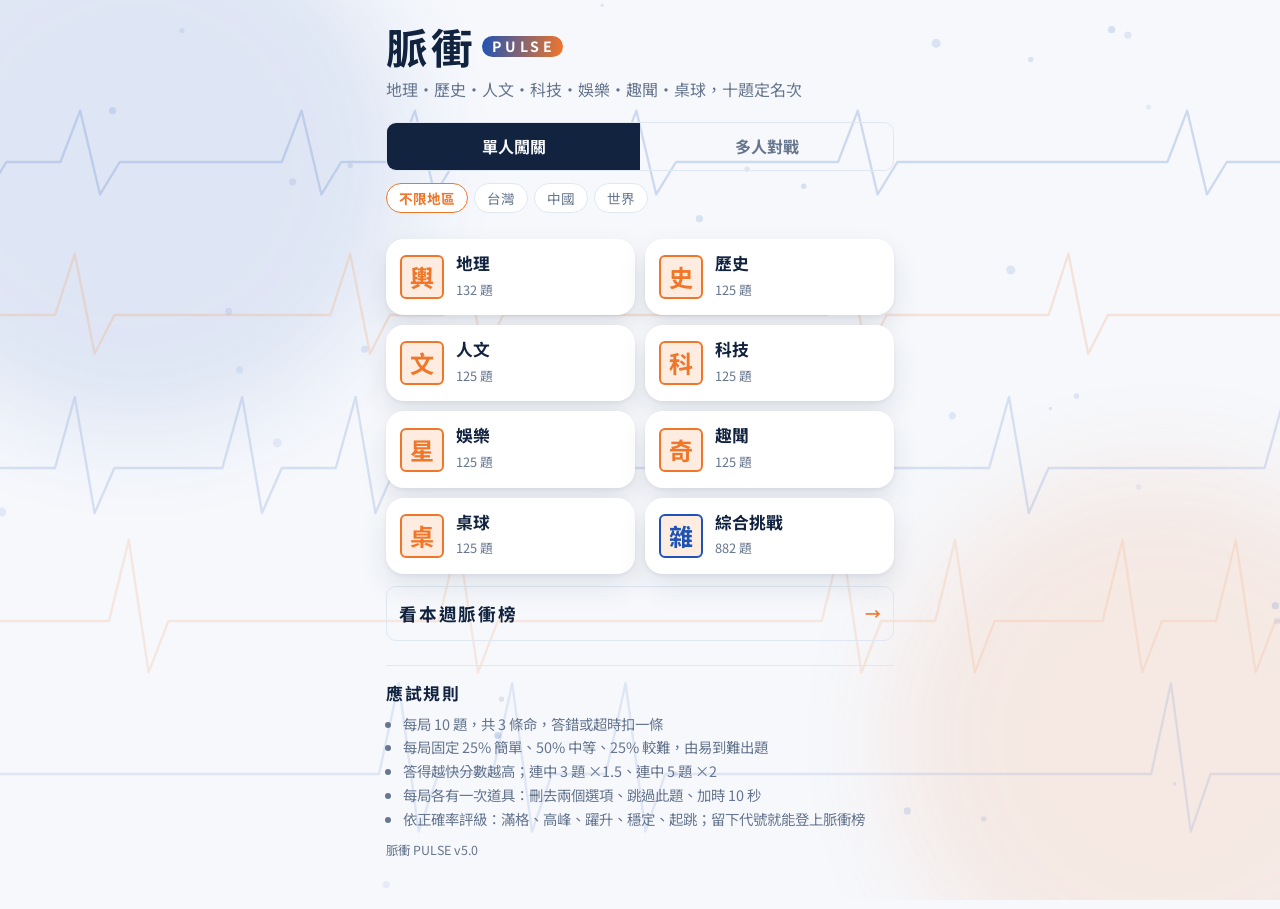
==== docs/index.html @ ac31f4dc "更新脈衝 PULSE" ====
<!doctype html>
<html lang="zh-Hant">
<head>
<meta charset="utf-8">
<meta name="viewport" content="width=device-width, initial-scale=1, viewport-fit=cover">
<title>脈衝 PULSE</title>
<link rel="preconnect" href="https://fonts.googleapis.com">
<link rel="preconnect" href="https://fonts.gstatic.com" crossorigin>
<link rel="stylesheet" href="https://fonts.googleapis.com/css2?family=LXGW+WenKai+TC:wght@400;700&family=Noto+Sans+TC:wght@400;500;700&family=IBM+Plex+Mono:wght@500;600&display=swap">
<meta name="theme-color" content="#F3F5F8" media="(prefers-color-scheme: light)">
<meta name="theme-color" content="#0F1729" media="(prefers-color-scheme: dark)">
<meta name="mobile-web-app-capable" content="yes">
<meta name="apple-mobile-web-app-capable" content="yes">
<meta name="apple-mobile-web-app-status-bar-style" content="default">
<meta name="apple-mobile-web-app-title" content="脈衝 PULSE">
<link rel="apple-touch-icon" href="[data-uri]">
<link rel="icon" href="[data-uri]" type="image/png">
<style>
/* 校園明亮配色：北科藍 + 暖橘，大圓角卡片 */
:root{
  --ground:#F6F8FC; --paper:#FFFFFF; --ink:#12233F; --muted:#66768F; --line:#DFE7F2;
  --blue:#1F53B5; --blue-soft:#E6EEFC; --cinnabar:#F0762A; --cinnabar-soft:#FDECDF;
  --jade:#12A05F; --jade-soft:#E1F6EC;
  --shadow:0 2px 4px rgba(18,35,63,.06),0 12px 28px rgba(18,35,63,.10);
  --display:"Noto Sans TC","PingFang TC","Microsoft JhengHei",system-ui,sans-serif;
  --body:"Noto Sans TC","PingFang TC","Microsoft JhengHei",system-ui,sans-serif;
  --mono:"IBM Plex Mono",ui-monospace,Menlo,monospace;
}
@media (prefers-color-scheme: dark){
  :root:not([data-theme="light"]){
    --ground:#0F1828; --paper:#17233A; --ink:#E9EFFA; --muted:#93A3BC; --line:#28364F;
    --blue:#6E9BFF; --blue-soft:#1B2A47; --cinnabar:#FF8A3D; --cinnabar-soft:#3A2416;
    --jade:#34C77B; --jade-soft:#12301F;
    --shadow:0 2px 4px rgba(0,0,0,.40),0 12px 28px rgba(0,0,0,.35);
  }
}
:root[data-theme="dark"]{
    --ground:#0F1828; --paper:#17233A; --ink:#E9EFFA; --muted:#93A3BC; --line:#28364F;
  --blue:#6E9BFF; --blue-soft:#1B2A47; --cinnabar:#FF8A3D; --cinnabar-soft:#3A2416;
  --jade:#34C77B; --jade-soft:#12301F;
  --shadow:0 2px 4px rgba(0,0,0,.40),0 12px 28px rgba(0,0,0,.35);
}
*{box-sizing:border-box}
[hidden]{display:none!important}   /* 沒有這行,display:grid 會蓋掉 hidden 屬性 */
body{margin:0;background:var(--ground);color:var(--ink);font-family:var(--body);
  line-height:1.65;-webkit-tap-highlight-color:transparent}
.wrap{max-width:540px;margin:0 auto;padding-inline:16px;padding-block:24px 48px;min-height:100vh}
button{font:inherit;color:inherit}
button:focus-visible{outline:2px solid var(--blue);outline-offset:2px}

/* 首頁 */
.masthead{display:flex;align-items:flex-end;justify-content:space-between;gap:12px}
h1{font-family:var(--display);font-size:2.6rem;line-height:1.1;margin:0;letter-spacing:.08em;font-weight:700}
h1 .seal{display:inline-grid;place-items:center;width:1.25em;height:1.25em;margin-left:.15em;font-size:.55em;
  vertical-align:.45em;background:var(--cinnabar);color:#fff;border-radius:4px;letter-spacing:0}
/* 品牌字樣 PULSE:跟在中文名後面的小字標 */
h1 .wordmark{display:inline-block;margin-left:.35em;padding:.18em .5em;font-size:.34em;vertical-align:.85em;
  background:linear-gradient(96deg,var(--blue),var(--cinnabar));color:#fff;border-radius:999px;
  letter-spacing:.26em;text-indent:.26em;font-weight:700}
.sub{color:var(--muted);margin:6px 0 0;text-wrap:balance}
.best{font-family:var(--mono);font-size:.8rem;color:var(--muted);text-align:right;line-height:1.3;white-space:nowrap}
.best b{display:block;font-size:1.35rem;color:var(--ink)}
.grid{display:grid;grid-template-columns:1fr 1fr;gap:10px;margin-top:22px}
.cat{background:var(--paper);border:1px solid var(--line);border-radius:10px;padding:14px;
  text-align:left;cursor:pointer;display:flex;gap:12px;align-items:center;transition:transform .12s,border-color .12s}
.cat:hover{border-color:var(--blue)}
.cat:active{transform:scale(.98)}
.cat .sealbox{flex:none;min-width:44px;width:auto;height:44px;padding:0 6px;box-sizing:border-box;
  border:2px solid var(--cinnabar);color:var(--cinnabar);border-radius:6px;white-space:nowrap;
  display:grid;place-items:center;font-family:var(--display);font-size:1.5rem;font-weight:700}
/* 單元代號比較長時(例如 PyTorch 的 L1-2、L10)自動縮小字,才不會擠出方框 */
.cat .sealbox.long{font-size:1.05rem;letter-spacing:-.01em}
.cat .sealbox.xlong{font-size:.82rem;letter-spacing:-.02em}
.cat[data-k="news"] .sealbox,.cat[data-k="mix"] .sealbox{border-color:var(--blue);color:var(--blue)}
.cat b{display:block;font-size:1.05rem;line-height:1.3}
.cat small{color:var(--muted);font-size:.8rem}
.rules{margin-top:24px;border-top:1px solid var(--line);padding-top:14px;font-size:.9rem;color:var(--muted)}
.rules h2{font-family:var(--display);font-size:1.05rem;color:var(--ink);margin:0 0 4px;letter-spacing:.1em}
.rules ul{margin:0;padding-left:1.2em}

/* 遊戲 */
.hud{display:flex;justify-content:space-between;align-items:center;gap:8px}
.lives{display:flex;gap:6px;align-items:center;font-size:.8rem;color:var(--muted)}
.lives i{width:12px;height:12px;border-radius:50%;background:var(--cinnabar);display:block}
.lives i.off{background:transparent;border:1.5px solid var(--line)}
.prog{color:var(--muted);font-size:.88rem;font-variant-numeric:tabular-nums}
.score{font-family:var(--mono);font-weight:600;font-size:1.1rem;font-variant-numeric:tabular-nums}
.streak{color:var(--cinnabar);font-size:.85rem;min-height:1.5em;text-align:center;font-weight:500}
.timer{height:4px;background:var(--line);border-radius:99px;overflow:hidden;margin:6px 0 16px}
.timer i{display:block;height:100%;background:var(--blue);width:100%;transition:width .25s linear}
.timer.low i{background:var(--cinnabar)}
.meta{display:flex;gap:6px;flex-wrap:wrap;font-size:.75rem;margin-bottom:10px;color:var(--muted)}
.tag{border:1px solid var(--line);border-radius:4px;padding:0 7px;letter-spacing:.05em}
.qbox{position:relative}
.q{background:var(--paper);border:1px solid var(--line);border-radius:12px;padding:20px 18px;box-shadow:var(--shadow);
  font-family:var(--display);font-size:1.4rem;line-height:1.55;font-weight:700;white-space:pre-wrap;text-wrap:balance}
.stamp{position:absolute;right:-4px;top:-28px;width:54px;height:54px;border:3px solid currentColor;border-radius:8px;
  display:grid;place-items:center;font-family:var(--display);font-size:1.9rem;font-weight:700;transform:rotate(-12deg);
  background:var(--paper);animation:stamp .35s cubic-bezier(.2,1.6,.4,1) both}
.stamp.pass{color:var(--cinnabar)} .stamp.fail{color:var(--muted)}
@keyframes stamp{from{transform:rotate(-12deg) scale(2.2);opacity:0}to{transform:rotate(-12deg) scale(1);opacity:1}}
.opts{display:grid;gap:8px;margin-top:14px}
.opt{text-align:left;background:var(--paper);border:1.5px solid var(--line);border-radius:10px;padding:12px 14px;
  cursor:pointer;font-size:1.02rem;display:flex;gap:12px;align-items:center;transition:border-color .12s}
.opt:hover:not([disabled]){border-color:var(--blue)}
.opt .n{flex:none;width:26px;height:26px;border-radius:6px;background:var(--blue-soft);color:var(--blue);
  display:grid;place-items:center;font-family:var(--mono);font-size:.85rem;font-weight:600}
.opt.picked{border-color:var(--blue)}
.opt.good{border-color:var(--jade);background:var(--jade-soft)}
.opt.good .n{background:var(--jade);color:var(--paper)}
.opt.bad{border-color:var(--cinnabar);background:var(--cinnabar-soft)}
.opt.bad .n{background:var(--cinnabar);color:var(--paper)}
.opt.gone{opacity:.25;pointer-events:none}
.opt[disabled]{cursor:default}
/* 選項裡的程式碼也要看得到縮排（.n 是 A/B/C/D 的圓角標，.cnt 是人數，不受影響） */
.opt span:not(.n),.hopt span:not(.n):not(.cnt),.popt span:not(.n){white-space:pre-wrap}

.tf{grid-template-columns:1fr 1fr}
.tf .opt{justify-content:center;font-family:var(--display);font-size:1.6rem;padding:16px}
.hint{color:var(--muted);font-size:.85rem;margin:10px 0 0}
.row{display:flex;gap:10px;margin-top:12px}
.btn{border:0;border-radius:10px;padding:12px 18px;cursor:pointer;font-weight:700;background:var(--blue);color:var(--paper);flex:1}
.btn.ghost{background:transparent;color:var(--ink);border:1.5px solid var(--line)}
.btn:disabled{opacity:.4;cursor:default}
.powers{display:flex;gap:8px;margin-top:16px}
.pw{flex:1;font-size:.82rem;background:transparent;border:1px dashed var(--line);border-radius:8px;padding:8px 4px;cursor:pointer;color:var(--muted)}
.pw:not(:disabled):hover{border-color:var(--blue);color:var(--blue)}
.pw:disabled{opacity:.35;cursor:default}

/* 解說 */
.fb{margin-top:16px;border-left:3px solid var(--line);padding:4px 0 4px 14px}
.fb.ok{border-color:var(--jade)} .fb.no{border-color:var(--cinnabar)}
.fb h3{margin:0 0 4px;font-family:var(--display);font-size:1.25rem}
.fb.ok h3{color:var(--jade)} .fb.no h3{color:var(--cinnabar)}
.fb p{margin:6px 0;max-width:36em}
.fun{background:var(--blue-soft);border-radius:8px;padding:8px 12px;font-size:.93rem}
.fun b{color:var(--blue);font-weight:700;margin-right:4px}
.fb a{color:var(--blue);word-break:break-all;font-size:.85rem}
.pop{animation:pop .3s ease both}
@keyframes pop{from{transform:translateY(6px);opacity:.3}to{transform:none;opacity:1}}
.shake{animation:shake .35s}
@keyframes shake{25%{transform:translateX(-6px)}75%{transform:translateX(6px)}}

/* 脈衝榜 */
.result{text-align:center}
.bang{display:inline-block;margin-top:8px;padding:18px 28px 14px;border:2px solid var(--cinnabar);border-radius:6px;position:relative}
.bang small{display:block;color:var(--muted);letter-spacing:.3em;font-size:.8rem}
.rank{font-family:var(--display);font-size:3rem;line-height:1.2;font-weight:700;color:var(--cinnabar);letter-spacing:.15em}
.big{font-family:var(--mono);font-size:2rem;font-weight:600;margin:14px 0 2px}
.newbest{color:var(--cinnabar);font-weight:700;font-size:.9rem}
.stats{display:grid;grid-template-columns:repeat(3,1fr);margin:18px 0;border-block:1px solid var(--line)}
.stat{padding:10px 4px}
.stat + .stat{border-left:1px solid var(--line)}
.stat b{display:block;font-family:var(--mono);font-size:1.25rem}
.stat small{color:var(--muted)}
.review{text-align:left;margin-top:14px}
.review div{padding:8px 0;border-bottom:1px solid var(--line);font-size:.9rem;display:flex;gap:10px}
.review span.m{flex:none;width:1.4em;font-family:var(--display);font-weight:700}
.review .y{color:var(--jade)} .review .x{color:var(--cinnabar)} .review .s{color:var(--muted)}
.err{color:var(--cinnabar);margin-top:12px}
/* 排行榜 */
.linkbtn{margin-top:12px;width:100%;background:transparent;border:1.5px solid var(--line);border-radius:10px;padding:12px;
  cursor:pointer;font-weight:700;display:flex;justify-content:space-between;align-items:center}
.linkbtn:hover{border-color:var(--cinnabar)}
.linkbtn span:first-child{font-family:var(--display);font-size:1.1rem;letter-spacing:.1em}
.linkbtn .arrow{color:var(--cinnabar)}
.lbhead{display:flex;align-items:center;justify-content:space-between;gap:12px}
.lbhead h1{font-size:2.2rem}
.back{background:transparent;border:0;color:var(--muted);cursor:pointer;padding:6px 0}
.seg{display:inline-flex;border:1.5px solid var(--line);border-radius:8px;overflow:hidden;margin-top:16px;background:var(--paper)}
.seg button{background:transparent;border:0;padding:6px 16px;cursor:pointer;color:var(--muted);font-weight:500}
.seg button[aria-pressed="true"]{background:var(--ink);color:var(--ground)}
.chips{display:flex;gap:6px;overflow-x:auto;padding:12px 0 4px;scrollbar-width:none}
.chips button{flex:none;background:var(--paper);border:1px solid var(--line);border-radius:999px;padding:3px 12px;
  cursor:pointer;font-size:.85rem;color:var(--muted)}
.chips button[aria-pressed="true"]{border-color:var(--cinnabar);color:var(--cinnabar);font-weight:700}
.chips.multi{flex-wrap:wrap;overflow:visible}      /* 單元多的時候換行，不要橫向捲動 */
.chips.multi button{flex:none}
.board{margin-top:10px;border-top:2px solid var(--ink)}
.entry{display:grid;grid-template-columns:3.2em 1fr auto;gap:10px;align-items:center;padding:10px 4px;border-bottom:1px solid var(--line)}
.entry.me{background:var(--cinnabar-soft)}
.entry .pos{font-family:var(--mono);color:var(--muted);text-align:center;font-weight:600}
.entry .pos.top{font-family:var(--display);color:var(--cinnabar);font-size:1.05rem;letter-spacing:.05em}
.entry .who{min-width:0}
.entry .who b{display:block;overflow:hidden;text-overflow:ellipsis;white-space:nowrap}
.entry .who small{color:var(--muted);font-size:.78rem}
.entry .pts{font-family:var(--mono);font-weight:600;font-variant-numeric:tabular-nums}
.empty{padding:28px 8px;text-align:center;color:var(--muted)}
.note{color:var(--muted);font-size:.8rem;margin-top:10px}
.lbform{margin-top:18px;text-align:left}
.lbform label{font-family:var(--display);font-size:1.1rem;font-weight:700;letter-spacing:.1em}
.lbform .row{margin-top:6px}
.lbform input{flex:1;min-width:0;font:inherit;padding:10px 12px;border:1.5px solid var(--line);border-radius:10px;
  background:var(--paper);color:var(--ink)}
.lbform input:focus{outline:2px solid var(--blue);outline-offset:1px}
.lbform .btn{flex:none;background:var(--cinnabar)}
.placed{margin-top:18px;padding:12px;border:1.5px dashed var(--cinnabar);border-radius:10px}
.placed b{color:var(--cinnabar);font-family:var(--mono)}
@media (prefers-reduced-motion: reduce){*{animation:none!important;transition:none!important}}

/* ================= 模式選擇 ================= */
.modes{display:grid;grid-template-columns:1fr 1fr;gap:0;margin-top:20px;border:1.5px solid var(--line);border-radius:10px;overflow:hidden}
.modes button{background:transparent;border:0;padding:10px 8px;cursor:pointer;color:var(--muted);font-weight:700;font-size:1rem}
.modes button[aria-pressed="true"]{background:var(--ink);color:var(--ground)}
.mp-panel{margin-top:18px;display:grid;gap:12px}
.mp-card{background:var(--paper);border:1px solid var(--line);border-radius:12px;padding:16px}
.mp-card h3{margin:0 0 4px;font-family:var(--display);font-size:1.3rem;letter-spacing:.08em}
.mp-card p{margin:0 0 12px;color:var(--muted);font-size:.92rem}
.codein{font-family:var(--mono);font-size:1.6rem;letter-spacing:.4em;text-align:center;width:100%;padding:10px;
  border:1.5px solid var(--line);border-radius:10px;background:var(--paper);color:var(--ink)}
.codein:focus,.textin:focus{outline:2px solid var(--blue);outline-offset:1px}
.textin{font:inherit;width:100%;padding:11px 12px;border:1.5px solid var(--line);border-radius:10px;background:var(--paper);color:var(--ink)}
.field{display:grid;gap:6px;margin-bottom:12px}
.field label{font-size:.85rem;color:var(--muted);font-weight:500}

/* ================= 四個選項的顏色 ================= */
:root{--o0:#1F53B5;--o1:#F0762A;--o2:#12A05F;--o3:#8B5CF6}
@media (prefers-color-scheme: dark){:root:not([data-theme="light"]){--o0:#6E9BFF;--o1:#FF8A3D;--o2:#34C77B;--o3:#A78BFA}}
:root[data-theme="dark"]{--o0:#6E9BFF;--o1:#FF8A3D;--o2:#34C77B;--o3:#A78BFA}
.o0{--oc:var(--o0)} .o1{--oc:var(--o1)} .o2{--oc:var(--o2)} .o3{--oc:var(--o3)}

/* ================= 主持人 ================= */
.wide{max-width:980px}
.hostbar{display:flex;justify-content:space-between;align-items:center;gap:12px;flex-wrap:wrap;color:var(--muted);font-size:.9rem}
.hostbar b{color:var(--ink)}
.lobby{display:grid;grid-template-columns:minmax(0,1fr) minmax(0,1fr);gap:24px;margin-top:18px;align-items:start}
@media (max-width:720px){.lobby{grid-template-columns:1fr}}
.joinbox{background:var(--paper);border:1px solid var(--line);border-radius:14px;padding:20px;text-align:center;box-shadow:var(--shadow)}
.joinbox small{display:block;color:var(--muted);letter-spacing:.2em}
.bigcode{font-family:var(--mono);font-size:clamp(3rem,12vw,5.5rem);font-weight:600;letter-spacing:.12em;line-height:1.1;margin:6px 0}
.qr{width:min(220px,70%);margin:10px auto 6px;background:#fff;padding:8px;border-radius:8px}
.qr svg{width:100%;height:auto;display:block}
.joinurl{font-family:var(--mono);font-size:.85rem;color:var(--blue);word-break:break-all}
.roster h2{font-family:var(--display);margin:0 0 10px;font-size:1.3rem;letter-spacing:.08em}
.roster h2 span{font-family:var(--mono);color:var(--cinnabar)}
.chipset{display:flex;flex-wrap:wrap;gap:8px}
.pchip{border:1.5px solid var(--line);border-radius:999px;padding:4px 14px;background:var(--paper);animation:pop .3s ease both}
.pchip.off{opacity:.45;border-style:dashed}
.hq{display:grid;gap:16px;margin-top:10px}
.hqtop{display:flex;align-items:center;justify-content:space-between;gap:12px}
.cd{width:72px;height:72px;border-radius:50%;border:3px solid var(--blue);display:grid;place-items:center;
  font-family:var(--mono);font-size:1.8rem;font-weight:600;flex:none}
.cd.low{border-color:var(--cinnabar);color:var(--cinnabar)}
.hqtext{font-family:var(--display);font-size:clamp(1.5rem,3.6vw,2.4rem);font-weight:700;line-height:1.45;text-wrap:balance;white-space:pre-wrap}
.double{display:inline-block;background:var(--cinnabar);color:var(--paper);border-radius:6px;padding:2px 10px;font-weight:700;font-size:.85rem;letter-spacing:.1em}
.hopts{display:grid;grid-template-columns:1fr 1fr;gap:12px}
@media (max-width:560px){.hopts{grid-template-columns:1fr}}
.hopt{border:2px solid var(--oc);border-radius:12px;padding:14px 16px;display:flex;gap:12px;align-items:center;background:var(--paper);font-size:1.15rem;position:relative;overflow:hidden}
.hopt .n{flex:none;width:34px;height:34px;border-radius:8px;background:var(--oc);color:var(--paper);display:grid;place-items:center;font-family:var(--mono);font-weight:600}
.hopt .bar{position:absolute;inset:auto 0 0 0;height:5px;background:var(--oc);transform-origin:left;transition:transform .6s ease}
.hopt .cnt{margin-left:auto;font-family:var(--mono);font-weight:600}
.hopt.dim{opacity:.35}
.hopt.win{box-shadow:0 0 0 3px var(--oc)}
.answered{font-family:var(--mono);color:var(--muted)}
.answered b{color:var(--ink);font-size:1.3rem}
.hreveal{display:grid;grid-template-columns:minmax(0,1.2fr) minmax(0,1fr);gap:20px;align-items:start}
@media (max-width:720px){.hreveal{grid-template-columns:1fr}}
.fastest{color:var(--cinnabar);font-weight:700}
.topboard .entry .pos{font-size:1rem}
.move{font-family:var(--mono);font-size:.8rem;margin-left:6px}
.move.up{color:var(--jade)} .move.down{color:var(--cinnabar)}
.podium{display:grid;grid-template-columns:1fr 1fr 1fr;align-items:end;gap:10px;margin:20px 0 10px;text-align:center}
.pod{border:2px solid var(--cinnabar);border-bottom:0;border-radius:10px 10px 0 0;padding:12px 6px;background:var(--paper)}
.pod .t{font-family:var(--display);color:var(--cinnabar);font-size:1.4rem;font-weight:700;letter-spacing:.1em}
.pod b{display:block;font-size:1.1rem;overflow:hidden;text-overflow:ellipsis;white-space:nowrap}
.pod small{font-family:var(--mono);color:var(--muted)}
.pod.p1{min-height:170px} .pod.p2{min-height:130px} .pod.p3{min-height:105px}
.conn{font-size:.8rem;color:var(--cinnabar)}

/* ================= 玩家 ================= */
.popts{display:grid;gap:10px;margin-top:14px}
.popt{border:0;border-radius:12px;padding:16px;background:var(--oc);color:var(--paper);font-size:1.1rem;font-weight:700;
  text-align:left;display:flex;gap:12px;align-items:center;cursor:pointer;min-height:60px}
.popt .n{flex:none;width:30px;height:30px;border-radius:8px;background:rgba(255,255,255,.22);display:grid;place-items:center;font-family:var(--mono)}
.popt:active{transform:scale(.98)}
.popt[disabled]{cursor:default}
.sent{text-align:center;padding:30px 10px}
.sent .picked-big{display:inline-flex;gap:10px;align-items:center;border:2px solid var(--oc);border-radius:12px;padding:12px 18px;margin:14px 0;font-weight:700}
.bigstamp{width:110px;height:110px;margin:10px auto;border:4px solid currentColor;border-radius:12px;display:grid;place-items:center;
  font-family:var(--display);font-size:3.6rem;font-weight:700;transform:rotate(-10deg);animation:stamp .35s cubic-bezier(.2,1.6,.4,1) both}
.bigstamp.pass{color:var(--cinnabar)} .bigstamp.fail{color:var(--muted)}
.gain{font-family:var(--mono);font-size:2rem;font-weight:600;text-align:center}
.center{text-align:center}
.pill{display:inline-block;border:1px solid var(--line);border-radius:999px;padding:2px 12px;font-size:.85rem;color:var(--muted)}

.cd.up{border-color:var(--muted);color:var(--muted)}
.rules h2 small{font-weight:400;font-size:.8rem;margin-left:8px}


/* ================= 校園明亮：外型與動態 ================= */
.cat,.q,.joinbox,.mp-card,.lbform input,.fill{border-radius:18px}
.hopt,.popt,.btn,.pw,.textin,.codein,.seg,.entry .pts{border-radius:14px}
.cat{border:0;box-shadow:var(--shadow)}
.cat:hover{box-shadow:0 4px 8px rgba(18,35,63,.08),0 16px 34px rgba(18,35,63,.14);transform:translateY(-1px)}
.sealbox{border:0;background:var(--cinnabar-soft);border-radius:12px}
.seal{border-radius:8px}
.pod{border-radius:16px 16px 0 0}
.bang{border-radius:16px}
.popt{box-shadow:0 4px 0 rgba(0,0,0,.14)}
.popt:active{transform:translateY(2px);box-shadow:0 2px 0 rgba(0,0,0,.14)}
.btn{transition:transform .12s,box-shadow .12s}
.btn:hover{transform:translateY(-1px);box-shadow:0 6px 16px rgba(31,83,181,.28)}

/* 題目與選項進場,一個接一個 */
@keyframes rise{from{opacity:0;transform:translateY(10px)}to{opacity:1;transform:none}}
.opts .opt,.popts .popt,.hopts .hopt{animation:rise .34s ease both}
.opts .opt:nth-child(2),.popts .popt:nth-child(2),.hopts .hopt:nth-child(2){animation-delay:.06s}
.opts .opt:nth-child(3),.popts .popt:nth-child(3),.hopts .hopt:nth-child(3){animation-delay:.12s}
.opts .opt:nth-child(4),.popts .popt:nth-child(4),.hopts .hopt:nth-child(4){animation-delay:.18s}
.board .entry{animation:rise .3s ease both}
.board .entry:nth-child(2){animation-delay:.05s}
.board .entry:nth-child(3){animation-delay:.1s}
.board .entry:nth-child(4){animation-delay:.15s}
.board .entry:nth-child(5){animation-delay:.2s}

/* 倒數最後五秒:脈動提醒 */
@keyframes pulse{0%,100%{transform:scale(1)}50%{transform:scale(1.08)}}
.cd.low{animation:pulse .9s ease-in-out infinite}
.timer.low i{animation:pulse .9s ease-in-out infinite;transform-origin:left}

/* 連中加分:文字微微跳動 */
@keyframes flick{0%,100%{opacity:1}50%{opacity:.55}}
.streak:not(:empty){animation:flick 1.4s ease-in-out infinite}

/* 頒獎台升起 */
@keyframes grow{from{transform:scaleY(.2);opacity:0}to{transform:none;opacity:1}}
.pod{transform-origin:bottom;animation:grow .5s cubic-bezier(.2,1.4,.4,1) both}
.pod.p1{animation-delay:.25s} .pod.p3{animation-delay:.12s}


/* ================= 依主題換布景 =================
   body 的 data-topic 由前端在開始出題時設定。
   每個主題有自己的重點色與淡淡的底紋；A/B/C/D 四個選項顏色固定不變，
   學生不會因為換主題而認錯顏色。 */
body::before{content:"";position:fixed;inset:0;z-index:-1;pointer-events:none;
  background-image:var(--art,none),var(--pattern,none);
  background-size:cover,auto;
  background-position:center center,0 0;
  background-repeat:no-repeat,repeat;
  opacity:var(--pattern-opacity,.34)}

/* Python：程式碼格線 + 官方藍黃 */
body[data-topic="python"]{--blue:#2B6CB0; --blue-soft:#E3EEF9; --cinnabar:#D99100; --cinnabar-soft:#FCF1D7;
  --pattern:repeating-linear-gradient(0deg,rgba(43,108,176,.07) 0 1px,transparent 1px 26px),
            repeating-linear-gradient(90deg,rgba(43,108,176,.05) 0 1px,transparent 1px 26px);}
body[data-topic="python"] .q,body[data-topic="python"] .hqtext{font-family:var(--mono),var(--body)}

/* Deep Learning：AI 風格 —— 神經網路節點、連線與光暈，紫青漸層 */
body[data-topic="pytorch"]{--blue:#4C2FD7; --blue-soft:#E9E5FD; --cinnabar:#00B8D9; --cinnabar-soft:#D6F4FA;
  --ground:#F2F4FD;}
body[data-topic="pytorch"] .q,body[data-topic="pytorch"] .hqtext{font-family:var(--mono),var(--body)}
/* 主標題走漸層,一眼就知道換到 AI 主題 */
body[data-topic="pytorch"] .masthead h1,body[data-topic="pytorch"] .lbhead h1{
  background:linear-gradient(92deg,#4C2FD7 0%,#7C3AED 45%,#00B8D9 100%);
  -webkit-background-clip:text;background-clip:text;color:transparent}
body[data-topic="pytorch"] .cat .sealbox{
  background:linear-gradient(140deg,rgba(76,47,215,.14),rgba(0,184,217,.16));color:#4C2FD7}
@media (prefers-color-scheme: dark){
  :root:not([data-theme="light"]) body[data-topic="pytorch"]{--ground:#0C1026}
}
:root[data-theme="dark"] body[data-topic="pytorch"]{--ground:#0C1026}

/* 科技：電路板線條 */
body[data-topic="tech"]{--blue:#1F6FEB; --blue-soft:#E4EDFD; --cinnabar:#00A6A6; --cinnabar-soft:#DAF3F3;
  --pattern:linear-gradient(120deg,rgba(31,111,235,.06) 1px,transparent 1px),
            linear-gradient(60deg,rgba(0,166,166,.06) 1px,transparent 1px);
  --pattern-opacity:.8; background-size:34px 34px;}

/* 歷史：宣紙纖維 + 墨褐硃砂 */
body[data-topic="history"]{--blue:#7A5C3E; --blue-soft:#F2E9DE; --cinnabar:#9A3B2E; --cinnabar-soft:#F5E3DE;
  --ground:#F7F3EC;
  --pattern:repeating-linear-gradient(0deg,rgba(122,92,62,.05) 0 2px,transparent 2px 5px),
            radial-gradient(circle at 15% 20%,rgba(154,59,46,.05),transparent 40%);}

/* 人文：雲紋靛藍 */
body[data-topic="human"]{--blue:#3F51A8; --blue-soft:#E7EAF8; --cinnabar:#B03A6E; --cinnabar-soft:#F8E5EE;
  --pattern:radial-gradient(circle at 10% 0%,rgba(63,81,168,.07),transparent 45%),
            radial-gradient(circle at 90% 10%,rgba(176,58,110,.06),transparent 40%);}

/* 地理：等高線 */
body[data-topic="geo"]{--blue:#0E7C86; --blue-soft:#DDF1F2; --cinnabar:#C2641B; --cinnabar-soft:#FBEBDC;
  --pattern:repeating-radial-gradient(circle at 80% 20%,rgba(14,124,134,.07) 0 1px,transparent 1px 22px),
            repeating-radial-gradient(circle at 10% 85%,rgba(194,100,27,.05) 0 1px,transparent 1px 26px);}

/* 娛樂：聚光燈 */
body[data-topic="star"]{--blue:#7A3DBD; --blue-soft:#EFE5FA; --cinnabar:#E0367A; --cinnabar-soft:#FCE4EE;
  --pattern:radial-gradient(ellipse 60% 40% at 50% -5%,rgba(224,54,122,.12),transparent 70%),
            radial-gradient(ellipse 40% 30% at 90% 100%,rgba(122,61,189,.10),transparent 70%);}

/* 桌球：球檯藍與橘 */
body[data-topic="tt"]{--blue:#1F53B5; --blue-soft:#E3EAF8; --cinnabar:#E0562A; --cinnabar-soft:#FBE7DE;}

/* 趣聞：泡泡點點 */
body[data-topic="fun"]{--blue:#1F7A5A; --blue-soft:#E0F3EB; --cinnabar:#E08A00; --cinnabar-soft:#FDF0D8;
  --pattern:radial-gradient(circle at 20% 30%,rgba(224,138,0,.10) 6px,transparent 7px),
            radial-gradient(circle at 70% 70%,rgba(31,122,90,.08) 9px,transparent 10px);
  background-size:120px 120px;}

/* 即時新聞：報紙欄線 */
body[data-topic="news"]{--blue:#2F6F8F; --blue-soft:#E3EFF4; --cinnabar:#B03A2E; --cinnabar-soft:#F7E4E1;
  --pattern:repeating-linear-gradient(90deg,rgba(47,111,143,.06) 0 1px,transparent 1px 64px);}

@media (prefers-color-scheme: dark){
  :root:not([data-theme="light"]) body::before{opacity:.35}
  body[data-topic="history"]:not([data-theme="light"]){--ground:#1A1613}
}
:root[data-theme="dark"] body::before{opacity:.35}
@media (prefers-reduced-motion: reduce){body::before{display:none}}


/* ===== 課程題庫的鎖 ===== */
.cat .lock{display:inline-grid;place-items:center;width:1.15em;height:1.15em;margin-left:.4em;vertical-align:.05em;
  font-style:normal;font-size:.72em;font-family:var(--display);font-weight:700;
  background:var(--cinnabar);color:#fff;border-radius:5px;letter-spacing:0}
.gate{max-width:420px}
.gate input{letter-spacing:.32em;font-family:var(--mono,monospace);text-align:center}

/* ===== 主題背景插畫（由 tools/make_bg.py 產生，原創圖形，勿手改） ===== */
body{--art:url("[data-uri]");--pattern-opacity:0.62}
body[data-topic="mix"]{--art:url("[data-uri]");--pattern-opacity:0.62}
body[data-topic="pytorch"]{--art:url("[data-uri]");--pattern-opacity:0.34}
body[data-topic="tech"]{--art:url("[data-uri]");--pattern-opacity:0.42}
body[data-topic="history"]{--art:url("[data-uri]");--pattern-opacity:0.58}
body[data-topic="human"]{--art:url("[data-uri]");--pattern-opacity:0.78}
body[data-topic="geo"]{--art:url("[data-uri]");--pattern-opacity:0.72}
body[data-topic="star"]{--art:url("[data-uri]");--pattern-opacity:0.55}
body[data-topic="fun"]{--art:url("[data-uri]");--pattern-opacity:0.58}
body[data-topic="tt"]{--art:url("[data-uri]");--pattern-opacity:0.6}
body[data-topic="news"]{--art:url("[data-uri]");--pattern-opacity:0.58}
body[data-topic="python"]{--art:url("[data-uri]");--pattern-opacity:0.55}
</style>
<script>window.EMBEDDED_BANK = {"geo": [{"id": "tw-005", "category": "地理", "difficulty": 1, "type": "choice", "question": "台灣最高的山是哪一座？", "options": ["雪山", "合歡山", "阿里山", "玉山"], "answer": 3, "explanation": "玉山主峰海拔約 3,952 公尺，是台灣第一高峰。", "fun_fact": "玉山比日本富士山（約 3,776 公尺）還高。", "topic": "geo", "region": "台灣"}, {"id": "tw-006", "category": "地理", "difficulty": 1, "type": "choice", "question": "台灣最長的河流是？", "options": ["淡水河", "大甲溪", "高屏溪", "濁水溪"], "answer": 3, "explanation": "濁水溪全長約 186 公里，是台灣最長的河流。", "fun_fact": "因為上游帶來大量泥沙讓河水混濁，所以叫「濁水」。", "topic": "geo", "region": "台灣"}, {"id": "tw-007", "category": "地理", "difficulty": 1, "type": "choice", "question": "日月潭位在哪一個縣？", "options": ["台中市", "嘉義縣", "南投縣", "花蓮縣"], "answer": 2, "explanation": "日月潭位於南投縣魚池鄉。", "fun_fact": "湖中的拉魯島是邵族的祖靈聖地。", "topic": "geo", "region": "台灣"}, {"id": "tw-008", "category": "地理", "difficulty": 2, "type": "choice", "question": "台灣位於哪兩個板塊的交界，所以地震特別多？", "options": ["太平洋板塊與北美板塊", "菲律賓海板塊與太平洋板塊", "歐亞板塊與菲律賓海板塊", "印澳板塊與歐亞板塊"], "answer": 2, "explanation": "台灣位於歐亞板塊與菲律賓海板塊的交界處。", "fun_fact": "板塊擠壓也是台灣高山林立的原因。", "topic": "geo", "region": "台灣"}, {"id": "tw-009", "category": "地理", "difficulty": 2, "type": "choice", "question": "下列哪個縣市設有「北回歸線標誌」？", "options": ["嘉義縣", "屏東縣", "台南市", "宜蘭縣"], "answer": 0, "explanation": "北回歸線通過嘉義與花蓮，兩地都設有標誌。", "fun_fact": "北回歸線會因地球自轉軸的變化而緩慢移動，所以嘉義的標誌蓋過好幾代。", "topic": "geo", "region": "台灣"}, {"id": "tw-010", "category": "地理", "difficulty": 2, "type": "choice", "question": "太魯閣峽谷主要是由哪一條溪切割形成的？", "options": ["卑南溪", "蘭陽溪", "立霧溪", "秀姑巒溪"], "answer": 2, "explanation": "立霧溪長期切割大理石岩層，形成太魯閣峽谷。", "fun_fact": "太魯閣的大理石峭壁有些高達數百公尺。", "topic": "geo", "region": "台灣"}, {"id": "tw-016", "category": "地理", "difficulty": 2, "type": "choice", "question": "台北 101 曾經是世界最高的大樓。", "options": ["對", "錯"], "answer": 0, "explanation": "台北 101 在 2004 到 2010 年間是世界最高建築，後來被杜拜的哈里發塔超越。", "fun_fact": "大樓裡有一顆巨大的「風阻尼器」，用來減少颱風和地震時的晃動。", "topic": "geo", "region": "台灣"}, {"id": "tw-027", "category": "地理", "difficulty": 2, "type": "choice", "question": "澎湖群島的島嶼，大多是由哪一種岩石構成的？", "options": ["石灰岩", "花崗岩", "玄武岩", "大理石"], "answer": 2, "explanation": "澎湖群島多由火山熔岩冷卻形成的玄武岩構成，常可見整齊的柱狀節理。", "fun_fact": "七美著名的「雙心石滬」，就是先民用玄武岩和咾咕石堆成的捕魚陷阱。", "topic": "geo", "region": "台灣"}, {"id": "tw-028", "category": "地理", "difficulty": 2, "type": "choice", "question": "台灣第一座成立的國家公園是？", "options": ["太魯閣國家公園", "墾丁國家公園", "玉山國家公園", "陽明山國家公園"], "answer": 1, "explanation": "墾丁國家公園於 1984 年成立，是台灣第一座國家公園。", "fun_fact": "每年秋天國慶日前後，大批灰面鵟鷹會飛過墾丁，因此被暱稱為「國慶鳥」。", "topic": "geo", "region": "台灣"}, {"id": "tw-029", "category": "地理", "difficulty": 2, "type": "choice", "question": "在台北陽明山的小油坑，可以看到噴氣孔和硫磺結晶，這是因為當地屬於？", "options": ["石灰岩洞穴", "珊瑚礁海岸", "大屯火山群", "泥火山地形"], "answer": 2, "explanation": "陽明山一帶屬於大屯火山群，地底仍有熱源，才會有噴氣孔、硫磺和溫泉。", "fun_fact": "大屯火山群中的七星山海拔約 1,120 公尺，是台北市的最高峰。", "topic": "geo", "region": "台灣"}, {"id": "tw-030", "category": "地理", "difficulty": 2, "type": "choice", "question": "台灣南部的「泥火山」會噴出滾燙的岩漿。", "options": ["對", "錯"], "answer": 1, "explanation": "泥火山噴出的是泥漿，是地下天然氣帶著泥水冒出地表形成的，溫度通常和常溫差不多，並不是岩漿。", "fun_fact": "高雄燕巢的烏山頂泥火山已被劃設為自然保留區，泥漿堆成的小錐丘很像迷你火山。", "topic": "geo", "region": "台灣"}, {"id": "tw-031", "category": "地理", "difficulty": 3, "type": "choice", "question": "新北野柳地質公園的著名岩石「女王頭」，屬於哪一種地形？", "options": ["蕈狀岩", "沙丘", "海蝕洞", "鐘乳石"], "answer": 0, "explanation": "女王頭是海岸岩石經海水與風化侵蝕後，形成上粗下細、像香菇一樣的蕈狀岩。", "fun_fact": "女王頭的「脖子」因侵蝕越來越細，未來可能會斷裂，所以園區也做了仿製的女王頭。", "topic": "geo", "region": "台灣"}, {"id": "tw-032", "category": "地理", "difficulty": 1, "type": "choice", "question": "台灣冬天吹東北季風時，哪一帶最容易下雨？", "options": ["嘉義、雲林一帶", "台中、彰化一帶", "台南、高雄一帶", "基隆、宜蘭一帶"], "answer": 3, "explanation": "東北季風帶著海上的水氣吹向台灣東北部，遇到山地抬升就容易降雨，基隆、宜蘭首當其衝。", "fun_fact": "基隆因為雨下得多，有「雨港」之稱。", "topic": "geo", "region": "台灣"}, {"id": "tw-033", "category": "地理", "difficulty": 2, "type": "choice", "question": "以「麻豆文旦」聞名的麻豆，位於哪個縣市？", "options": ["宜蘭縣", "台中市", "屏東縣", "台南市"], "answer": 3, "explanation": "麻豆是台南市的一個區，種植文旦的歷史悠久，是著名的文旦產地。", "fun_fact": "中秋節吃柚子的習俗，一說是因為「柚」和「佑」同音，有保佑平安的意思。", "topic": "geo", "region": "台灣"}, {"id": "tw-034", "category": "地理", "difficulty": 1, "type": "choice", "question": "每年春夏之交舉辦「黑鮪魚文化觀光季」而聞名的漁港是？", "options": ["屏東東港", "宜蘭南方澳", "基隆八斗子", "嘉義布袋"], "answer": 0, "explanation": "屏東東港是台灣黑鮪魚的主要卸貨港，黑鮪魚季已成為當地的招牌活動。", "fun_fact": "東港有「三寶」：黑鮪魚、櫻花蝦和油魚子。", "topic": "geo", "region": "台灣"}, {"id": "tw-035", "category": "地理", "difficulty": 1, "type": "choice", "question": "台灣本島的形狀常被比喻成哪一種作物？", "options": ["蕃薯", "香蕉", "玉米", "芒果"], "answer": 0, "explanation": "台灣本島南北狹長、中間略寬，外形很像一條蕃薯。", "fun_fact": "也因為這樣，許多台灣人會以「蕃薯仔」自稱。", "topic": "geo", "region": "台灣"}, {"id": "tw-036", "category": "地理", "difficulty": 3, "type": "choice", "question": "台灣本島的最東端是哪裡？", "options": ["鵝鑾鼻", "貓鼻頭", "富貴角", "三貂角"], "answer": 3, "explanation": "三貂角位於新北市貢寮區，是台灣本島最東的地點；富貴角在最北端，鵝鑾鼻與貓鼻頭則在南端。", "fun_fact": "「三貂」這個名字，源自 17 世紀西班牙人為它取的名字「Santiago」。", "topic": "geo", "region": "台灣"}, {"id": "tw-037", "category": "地理", "difficulty": 1, "type": "order", "question": "請依地理位置由北到南排出這些縣市：", "options": ["屏東縣", "雲林縣", "桃園市", "苗栗縣"], "answer": [2, 3, 1, 0], "explanation": "由北到南依序是桃園市、苗栗縣、雲林縣、屏東縣。", "fun_fact": "", "topic": "geo", "region": "台灣"}, {"id": "tw-038", "category": "地理", "difficulty": 2, "type": "choice", "question": "花東縱谷夾在哪兩座山脈之間？", "options": ["玉山山脈與阿里山山脈", "中央山脈與海岸山脈", "雪山山脈與中央山脈", "海岸山脈與雪山山脈"], "answer": 1, "explanation": "花東縱谷西側是中央山脈、東側是海岸山脈，從花蓮一路延伸到台東。", "fun_fact": "有名的池上米和關山米，就產自花東縱谷南段。", "topic": "geo", "region": "台灣"}, {"id": "tw-052", "category": "地理", "difficulty": 1, "type": "choice", "question": "金門最有名、常被當成伴手禮的特產酒是哪一種？", "options": ["小米酒", "梅酒", "紹興酒", "高粱酒"], "answer": 3, "explanation": "金門土地貧瘠、氣候乾燥，適合種植耐旱的高粱，當地酒廠釀造的高粱酒因此成為金門代表特產。", "fun_fact": "金門另一項知名特產「金門菜刀」，傳統上是用過去戰爭留下的砲彈鋼材打造的。", "topic": "geo", "region": "台灣"}, {"id": "tw-053", "category": "地理", "difficulty": 1, "type": "choice", "question": "以山城老街、階梯與茶樓聞名的「九份」，位在哪個縣市？", "options": ["宜蘭縣", "基隆市", "台北市", "新北市"], "answer": 3, "explanation": "九份位於新北市瑞芳區，早年因採金而繁榮，現在是熱門的山城老街。", "fun_fact": "相傳早年這裡只有九戶人家，對外採買時總是要「九份」，地名因此而來。", "topic": "geo", "region": "台灣"}, {"id": "tw-054", "category": "地理", "difficulty": 1, "type": "choice", "question": "每年春夏在馬祖海邊出現、會發出藍光的「藍眼淚」，主要是由什麼造成的？", "options": ["夜光蟲等會發光的浮游生物", "月光照在海面上的反光", "成群的螢火蟲", "海底火山噴出的氣體"], "answer": 0, "explanation": "藍眼淚主要是一種叫「夜光蟲」的渦鞭毛藻，受到海浪拍打等刺激時會發出藍光，4到6月是最容易看到的季節。", "fun_fact": "春夏閩江進入洪水期，把大量營養鹽帶進馬祖海域，浮游生物跟著大量繁殖，藍眼淚也就特別多。", "topic": "geo", "region": "台灣"}, {"id": "tw-055", "category": "地理", "difficulty": 1, "type": "choice", "question": "綠島的「朝日溫泉」有什麼特別之處？", "options": ["位在海拔三千公尺的高山上", "是水溫很低的冷泉", "是黑色的泥漿溫泉", "是罕見的海底（鹹水）溫泉"], "answer": 3, "explanation": "朝日溫泉的泉水從海邊的礁岩湧出，帶有海水的鹹味，是全世界少見的海底溫泉。", "fun_fact": "朝日溫泉面向太平洋，許多遊客會一大早去泡湯，邊泡邊看日出。", "topic": "geo", "region": "台灣"}, {"id": "tw-056", "category": "地理", "difficulty": 1, "type": "choice", "question": "有一座八個拱形相連的跨海步橋、傳說有三位仙人登臨過的「三仙台」，位在哪個縣？", "options": ["宜蘭縣", "屏東縣", "花蓮縣", "台東縣"], "answer": 3, "explanation": "三仙台位於台東縣成功鎮，屬於東部海岸國家風景區，由離岸小島與珊瑚礁海岸構成，跨海步橋長近400公尺。", "fun_fact": "相傳呂洞賓、李鐵拐、何仙姑曾在島上的三塊巨石停留，「三仙台」因此得名。", "topic": "geo", "region": "台灣"}, {"id": "tw-057", "category": "地理", "difficulty": 2, "type": "choice", "question": "蘭嶼在改名之前，常被稱為什麼？", "options": ["紅頭嶼", "琉球嶼", "雞籠嶼", "火燒島"], "answer": 0, "explanation": "蘭嶼舊稱「紅頭嶼」，1947年因為島上盛產蝴蝶蘭而改名為蘭嶼。火燒島是綠島的舊稱，雞籠嶼是基隆嶼的舊稱，琉球嶼則是小琉球的正式名稱。", "fun_fact": "島上的達悟族稱蘭嶼為「Ponso no Tao」，意思是「人之島」。", "topic": "geo", "region": "台灣"}, {"id": "tw-058", "category": "地理", "difficulty": 2, "type": "choice", "question": "宜蘭外海的龜山島，是怎麼形成的？", "options": ["河川泥沙沖積而成", "冰河搬運岩石堆成", "火山活動形成的火山島", "珊瑚礁慢慢堆積而成"], "answer": 2, "explanation": "龜山島是火山島，經定年研究發現，它在過去約7000年內至少發生過四次火山活動，因此被列為台灣的活火山之一，也是台灣最年輕的火山島。", "fun_fact": "龜山島「龜首」附近海底有溫泉湧出，與海水混合後變成乳白色，被稱為「牛奶海」。", "topic": "geo", "region": "台灣"}, {"id": "tw-059", "category": "地理", "difficulty": 2, "type": "choice", "question": "台灣公路的最高點「武嶺」（海拔約3275公尺），位在哪一條公路上？", "options": ["台8線（中橫主線）", "台20線（南橫公路）", "台18線（阿里山公路）", "台14甲線（合歡山公路）"], "answer": 3, "explanation": "武嶺位於台14甲線上，是合歡山一帶的熱門景點，海拔約3275公尺，也是台灣公路的最高點。", "fun_fact": "冬天寒流來時，武嶺一帶常會下雪，吸引許多人上山賞雪。", "topic": "geo", "region": "台灣"}, {"id": "tw-060", "category": "地理", "difficulty": 2, "type": "choice", "question": "以高聳海崖直落太平洋聞名的「清水斷崖」，位在哪一條公路沿線？", "options": ["北部濱海公路", "中部橫貫公路", "蘇花公路", "南迴公路"], "answer": 2, "explanation": "清水斷崖位於花蓮縣和平與崇德之間，蘇花公路沿著斷崖修築，是蘇花公路最壯觀的一段。", "fun_fact": "清水斷崖的山壁以接近90度的角度緊臨太平洋，被譽為台灣八大景之一。", "topic": "geo", "region": "台灣"}, {"id": "tw-061", "category": "地理", "difficulty": 2, "type": "choice", "question": "嘉義的「奮起湖」以鐵路便當聞名，地名裡的「湖」是什麼意思？", "options": ["一座溫泉池", "一座高山湖泊", "一座人工水庫", "四周環山的低窪山坳地"], "answer": 3, "explanation": "奮起湖位於嘉義縣竹崎鄉、阿里山森林鐵路沿線，三面環山、中間低平，形狀像畚箕，舊稱「畚箕湖」。台語把山坳地稱為「湖」，當地其實沒有湖。", "fun_fact": "奮起湖海拔約1400公尺，過去是阿里山森林鐵路的重要中途站，旅客常在這裡買便當，「奮起湖便當」因此出名。", "topic": "geo", "region": "台灣"}, {"id": "tw-062", "category": "地理", "difficulty": 2, "type": "choice", "question": "新竹的舊地名是什麼？", "options": ["艋舺", "竹塹", "打狗", "諸羅"], "answer": 1, "explanation": "新竹舊稱「竹塹」，一般認為與當地道卡斯族的「竹塹社」有關；1875年設新竹縣，取「新的竹塹」之意。諸羅是嘉義，打狗是高雄，艋舺是台北萬華。", "fun_fact": "新竹因為秋冬東北季風特別強，有「風城」的稱號，強風也很適合製作米粉和柿餅。", "topic": "geo", "region": "台灣"}, {"id": "tw-063", "category": "地理", "difficulty": 2, "type": "choice", "question": "以少見的「泥漿溫泉」聞名的關子嶺溫泉，位在哪個縣市？", "options": ["台東縣", "台南市", "宜蘭縣", "新北市"], "answer": 1, "explanation": "關子嶺溫泉位於台南市白河區，泉水含有泥質，是台灣少見的泥漿溫泉，與北投、陽明山、四重溪並稱台灣四大溫泉。", "fun_fact": "關子嶺附近還有「水火同源」奇景：天然氣從岩縫冒出燃燒，旁邊同時有泉水流出。", "topic": "geo", "region": "台灣"}, {"id": "tw-064", "category": "地理", "difficulty": 3, "type": "choice", "question": "「南迴鐵路」的西端起點，是屏東縣的哪一個車站？", "options": ["潮州", "東港", "枋寮", "恆春"], "answer": 2, "explanation": "南迴鐵路從屏東枋寮到台東，全長約98公里，穿越中央山脈南段，1991年完工、隔年開始營運。潮州屬於屏東線，恆春和東港目前都沒有台鐵車站。", "fun_fact": "南迴鐵路通車後，台灣的環島鐵路網終於完整接起來。", "topic": "geo", "region": "台灣"}, {"id": "tw-065", "category": "地理", "difficulty": 3, "type": "choice", "question": "下列哪一座山「不」屬於「台灣五岳」？", "options": ["北大武山", "南湖大山", "秀姑巒山", "合歡山"], "answer": 3, "explanation": "台灣五岳是玉山、雪山、秀姑巒山、南湖大山和北大武山。合歡山雖然也是百岳，但不在五岳之列。", "fun_fact": "合歡山主峰離公路很近，常被當成入門百岳，是許多人第一次登上三千公尺高山的地方。", "topic": "geo", "region": "台灣"}, {"id": "tw-066", "category": "地理", "difficulty": 3, "type": "choice", "question": "下列哪一條河川「不是」淡水河的支流？", "options": ["新店溪", "基隆河", "大漢溪", "頭前溪"], "answer": 3, "explanation": "淡水河的三大支流是基隆河、新店溪和大漢溪；頭前溪則是新竹地區自己的河川，直接流入台灣海峽。", "fun_fact": "大漢溪和新店溪在台北萬華、板橋一帶匯流後才稱為淡水河，最後在淡水、八里之間出海。", "topic": "geo", "region": "台灣"}, {"id": "tw-067", "category": "地理", "difficulty": 3, "type": "choice", "question": "又稱「膨風茶」的東方美人茶，獨特的蜜香是因為茶芽被哪一種小昆蟲叮咬過？", "options": ["小綠葉蟬", "蜜蜂", "蠶", "螞蟻"], "answer": 0, "explanation": "東方美人茶的幼嫩茶芽經小綠葉蟬刺吸（俗稱「著涎」），再經加工後產生特殊的蜜香與熟果香。主要產於新竹北埔、峨眉及苗栗一帶。", "fun_fact": "相傳早年茶農把被蟲咬過的茶拿去賣，竟賣到好價錢，說出來被鄉親笑是「膨風」（吹牛），「膨風茶」的名字就這樣傳開了。", "topic": "geo", "region": "台灣"}, {"id": "tw-068", "category": "地理", "difficulty": 1, "type": "choice", "question": "台灣的梅雨季大約在每年五、六月，常帶來連續多日的降雨。", "options": ["對", "錯"], "answer": 0, "explanation": "每年五、六月，梅雨鋒面常在台灣附近徘徊，帶來連日降雨，是台灣重要的水資源來源之一。", "fun_fact": "「梅雨」的名稱，一般認為和這段時間正好是梅子成熟的季節有關。", "topic": "geo", "region": "台灣"}, {"id": "tw-069", "category": "地理", "difficulty": 2, "type": "choice", "question": "日月潭的湖面自古以來就是現在這麼大，從來沒有經過人工改造。", "options": ["對", "錯"], "answer": 1, "explanation": "日治時期興建日月潭水力發電工程，從濁水溪引水進入日月潭，使水位增高約18公尺，湖面積也大幅擴大，1934年完工。", "fun_fact": "濁水溪本來並不流進日月潭，是從武界壩取水，經過全長約15公里的引水道把溪水送進來的。", "topic": "geo", "region": "台灣"}, {"id": "tw-070", "category": "地理", "difficulty": 2, "type": "order", "question": "請依地理位置由北到南，排出下列離島：", "options": ["金門", "澎湖", "蘭嶼", "馬祖"], "answer": [3, 0, 1, 2], "explanation": "馬祖位在最北邊，靠近福建閩江口；金門靠近廈門；澎湖位在台灣海峽中；蘭嶼則在台東外海，最南。", "fun_fact": "金門和馬祖都很靠近中國大陸沿岸，從金門岸邊就能看到對岸廈門的高樓。", "topic": "geo", "region": "台灣"}, {"id": "tw-071", "category": "地理", "difficulty": 3, "type": "order", "question": "請依海拔由高到低，排出下列山峰：", "options": ["秀姑巒山", "玉山", "雪山", "合歡山主峰"], "answer": [1, 2, 0, 3], "explanation": "玉山約3952公尺，雪山約3886公尺，秀姑巒山約3825公尺，合歡山主峰約3417公尺。", "fun_fact": "秀姑巒山是中央山脈的最高峰，也是「台灣五岳」之一。", "topic": "geo", "region": "台灣"}, {"id": "tw-072", "topic": "geo", "category": "地理", "difficulty": 1, "type": "choice", "question": "台灣面積最大的縣市是哪一個？", "options": ["台東縣", "南投縣", "屏東縣", "花蓮縣"], "answer": 3, "explanation": "花蓮縣面積約 4,629 平方公里，是台灣面積最大的縣市；台東縣居次。", "fun_fact": "花蓮縣南北狹長約 140 公里，開車從最北到最南要走上大半天。", "region": "台灣"}, {"id": "tw-073", "topic": "geo", "category": "地理", "difficulty": 1, "type": "choice", "question": "台灣本島唯一沒有海岸線、完全不靠海的縣市是？", "options": ["南投縣", "嘉義縣", "苗栗縣", "雲林縣"], "answer": 0, "explanation": "南投縣位居台灣中央，四周被台中、彰化、雲林、嘉義、花蓮等縣市包圍，沒有任何一段海岸線。", "fun_fact": "台灣地理中心碑就設在南投縣埔里鎮，所以南投也自稱「台灣的心臟」。", "region": "台灣"}, {"id": "tw-074", "topic": "geo", "category": "地理", "difficulty": 1, "type": "choice", "question": "台灣面積最大的平原是哪一個？", "options": ["蘭陽平原", "屏東平原", "嘉南平原", "花東縱谷"], "answer": 2, "explanation": "嘉南平原橫跨雲林、嘉義、台南一帶，是台灣面積最大的平原，也是最重要的農業區。", "fun_fact": "日治時期完成的嘉南大圳與烏山頭水庫，讓這片平原從看天田變成大糧倉。", "region": "台灣"}, {"id": "tw-075", "topic": "geo", "category": "地理", "difficulty": 1, "type": "choice", "question": "國道五號的雪山隧道，連接了哪兩個縣市？", "options": ["基隆市與宜蘭縣", "新北市與宜蘭縣", "新北市與桃園市", "台北市與新北市"], "answer": 1, "explanation": "雪山隧道西端在新北市坪林，東端在宜蘭縣頭城，把台北到宜蘭的車程大幅縮短。", "fun_fact": "雪山隧道全長約 12.9 公里，開通時是當時東南亞最長的公路隧道。", "region": "台灣"}, {"id": "tw-076", "topic": "geo", "category": "地理", "difficulty": 1, "type": "choice", "question": "台灣夏天常說的「西北雨」，指的是什麼樣的天氣？", "options": ["午後短時間的強烈雷陣雨", "從西北方吹來的乾冷強風", "梅雨鋒面帶來的連日降雨", "颱風外圍環流造成的降雨"], "answer": 0, "explanation": "西北雨是夏季午後強烈對流形成的雷陣雨，範圍小、來得急、下不久就放晴。", "fun_fact": "台語俗諺「西北雨落不過田埂」，就是在形容它下的範圍非常侷限。", "region": "台灣"}, {"id": "tw-077", "topic": "geo", "category": "地理", "difficulty": 3, "type": "choice", "question": "台灣流域面積最大的河川是哪一條？", "options": ["濁水溪", "淡水河", "曾文溪", "高屏溪"], "answer": 3, "explanation": "高屏溪流域面積約 3,257 平方公里，是台灣流域面積最大的河川；長度最長的則是濁水溪。", "fun_fact": "高屏溪舊名「下淡水溪」，為了不跟北部的淡水河混淆才改成現在的名字。", "region": "台灣"}, {"id": "tw-078", "topic": "geo", "category": "地理", "difficulty": 3, "type": "choice", "question": "台灣蓄水量最大的水庫是哪一座？", "options": ["石門水庫", "翡翠水庫", "曾文水庫", "德基水庫"], "answer": 2, "explanation": "曾文水庫位於台南與嘉義交界的曾文溪上游，總蓄水量居台灣之冠。", "fun_fact": "曾文水庫與烏山頭水庫串聯供水，一起撐起嘉南平原的灌溉用水。", "region": "台灣"}, {"id": "cn-011", "category": "地理", "difficulty": 1, "type": "choice", "question": "中國最長的河流是？", "options": ["珠江", "長江", "黃河", "黑龍江"], "answer": 1, "explanation": "長江全長約 6,300 公里。", "fun_fact": "長江是亞洲第一長河、世界第三長河。", "topic": "geo", "region": "中國"}, {"id": "cn-012", "category": "地理", "difficulty": 1, "type": "choice", "question": "在月球上用肉眼可以看到萬里長城。", "options": ["對", "錯"], "answer": 1, "explanation": "這是流傳很久的誤解。長城雖長但很窄，從月球上用肉眼看不到。", "fun_fact": "就連太空人在近地軌道上，也很難用肉眼分辨出長城。", "topic": "geo", "region": "中國"}, {"id": "cn-013", "category": "地理", "difficulty": 2, "type": "choice", "question": "世界最高峰聖母峰（珠穆朗瑪峰）位於中國與哪一國的邊界？", "options": ["印度", "巴基斯坦", "尼泊爾", "不丹"], "answer": 2, "explanation": "聖母峰位於中國與尼泊爾的邊界上。", "fun_fact": "2020 年兩國共同公布的最新高度是 8,848.86 公尺。", "topic": "geo", "region": "中國"}, {"id": "cn-014", "category": "地理", "difficulty": 2, "type": "choice", "question": "著名的兵馬俑位在哪一座城市？", "options": ["南京", "北京", "洛陽", "西安"], "answer": 3, "explanation": "兵馬俑位於陝西西安，屬於秦始皇陵的一部分。", "fun_fact": "兵馬俑是 1974 年農民挖井時意外發現的。", "topic": "geo", "region": "中國"}, {"id": "cn-015", "category": "地理", "difficulty": 2, "type": "choice", "question": "「桂林山水甲天下」的桂林位於哪個省級行政區？", "options": ["雲南", "湖南", "廣西", "貴州"], "answer": 2, "explanation": "桂林位於廣西壯族自治區。", "fun_fact": "桂林的奇峰是典型的喀斯特（石灰岩）地形。", "topic": "geo", "region": "中國"}, {"id": "cn-016", "category": "地理", "difficulty": 3, "type": "choice", "question": "中國面積最大的省級行政區是？", "options": ["青海", "西藏", "新疆", "內蒙古"], "answer": 2, "explanation": "新疆面積約 166 萬平方公里，是中國面積最大的省級行政區。", "fun_fact": "新疆的面積大約是台灣的 46 倍。", "topic": "geo", "region": "中國"}, {"id": "cn-029", "category": "地理", "difficulty": 2, "type": "choice", "question": "古代帝王舉行「封禪」大典，祭告天地的名山是？", "options": ["泰山", "華山", "黃山", "峨眉山"], "answer": 0, "explanation": "泰山被尊為五嶽之首，秦始皇、漢武帝等帝王都曾到泰山封禪。", "fun_fact": "泰山在 1987 年列入世界遺產，是自然與文化雙重遺產。", "topic": "geo", "region": "中國"}, {"id": "cn-030", "category": "地理", "difficulty": 2, "type": "choice", "question": "在中國大陸，簡稱「粵」的是哪一個省級地區？", "options": ["福建", "雲南", "廣東", "廣西"], "answer": 2, "explanation": "廣東簡稱「粵」，廣西是「桂」、福建是「閩」、雲南是「滇」。", "fun_fact": "「粵語」「粵菜」的「粵」就是指廣東。", "topic": "geo", "region": "中國"}, {"id": "cn-031", "category": "地理", "difficulty": 1, "type": "order", "question": "請將這些城市由北到南排列：", "options": ["北京", "哈爾濱", "上海", "廣州"], "answer": [1, 0, 2, 3], "explanation": "由北到南依序是 哈爾濱 → 北京 → 上海 → 廣州。", "fun_fact": "哈爾濱冬天的冰雕節很有名，被稱為「冰城」。", "topic": "geo", "region": "中國"}, {"id": "cn-032", "category": "地理", "difficulty": 3, "type": "choice", "question": "下列哪一個「不是」長江三峽之一？", "options": ["巫峽", "虎跳峽", "西陵峽", "瞿塘峽"], "answer": 1, "explanation": "長江三峽是瞿塘峽、巫峽、西陵峽；虎跳峽位於雲南的金沙江上。", "fun_fact": "虎跳峽得名自傳說中老虎曾踩著江心巨石一躍跳過峽谷。", "topic": "geo", "region": "中國"}, {"id": "cn-033", "category": "地理", "difficulty": 3, "type": "choice", "question": "《西遊記》中孫悟空借芭蕉扇的「火焰山」，真實存在於哪個地方？", "options": ["雲南大理", "甘肅敦煌", "新疆吐魯番", "西藏拉薩"], "answer": 2, "explanation": "火焰山位於新疆吐魯番盆地，紅色砂岩在烈日下宛如火焰。", "fun_fact": "吐魯番盆地夏季極為炎熱，盆地內的艾丁湖是中國陸地的最低點。", "topic": "geo", "region": "中國"}, {"id": "cn-034", "category": "地理", "difficulty": 2, "type": "choice", "question": "以壁畫和佛像聞名的「莫高窟」位於哪個省？", "options": ["陝西", "寧夏", "甘肅", "新疆"], "answer": 2, "explanation": "莫高窟位於甘肅敦煌，是絲路上的佛教藝術寶庫，1987 年列入世界遺產。", "fun_fact": "1900 年莫高窟發現了「藏經洞」，裡面藏有數萬件古代文書。", "topic": "geo", "region": "中國"}, {"id": "cn-035", "category": "地理", "difficulty": 1, "type": "choice", "question": "黃河的河水之所以呈現黃色，主要是因為流經哪個地形區？", "options": ["華北平原", "黃土高原", "青藏高原", "四川盆地"], "answer": 1, "explanation": "黃河中游流經土質鬆軟的黃土高原，大量泥沙被沖入河中而變黃。", "fun_fact": "因為泥沙淤積，黃河下游河床比兩岸地面還高，被稱為「地上河」。", "topic": "geo", "region": "中國"}, {"id": "cn-036", "category": "地理", "difficulty": 2, "type": "choice", "question": "黃山是「五嶽」之一。", "options": ["對", "錯"], "answer": 1, "explanation": "五嶽是東嶽泰山、西嶽華山、南嶽衡山、北嶽恆山、中嶽嵩山，黃山並不在其中。", "fun_fact": "相傳明代旅行家徐霞客讚嘆：「五嶽歸來不看山，黃山歸來不看嶽。」", "topic": "geo", "region": "中國"}, {"id": "cn-037", "category": "地理", "difficulty": 2, "type": "choice", "question": "因為四季氣候溫和，被稱為「春城」的是哪一座城市？", "options": ["成都", "昆明", "福州", "長春"], "answer": 1, "explanation": "雲南省會昆明位於高原，冬不嚴寒、夏不酷熱，四季如春。", "fun_fact": "名字有「春」的長春其實在東北，冬天非常寒冷。", "topic": "geo", "region": "中國"}, {"id": "cn-038", "category": "地理", "difficulty": 3, "type": "choice", "question": "被譽為「瓷都」的景德鎮位於哪個省？", "options": ["福建", "廣東", "浙江", "江西"], "answer": 3, "explanation": "景德鎮位於江西，自古以燒製瓷器聞名。", "fun_fact": "景德鎮的名字來自北宋宋真宗的年號「景德」。", "topic": "geo", "region": "中國"}, {"id": "cn-050", "category": "地理", "difficulty": 1, "type": "choice", "question": "城市依山而建、道路上上下下，被稱為「山城」的是哪一座城市？", "options": ["上海", "北京", "重慶", "天津"], "answer": 2, "explanation": "重慶位於長江與嘉陵江交會處，市區建在起伏的丘陵上，高低落差很大，所以有「山城」之稱。", "fun_fact": "重慶的輕軌2號線在李子壩站直接「穿過」一棟住宅大樓，列車從樓中呼嘯而過，成了熱門打卡景點；重慶也因多霧有「霧都」之稱。", "topic": "geo", "region": "中國"}, {"id": "cn-051", "category": "地理", "difficulty": 1, "type": "choice", "question": "以五彩湖泊和瀑布聞名的世界遺產「九寨溝」位於哪個省？", "options": ["四川", "雲南", "貴州", "青海"], "answer": 0, "explanation": "九寨溝位於四川省阿壩藏族羌族自治州，1992年列入世界自然遺產。", "fun_fact": "九寨溝的湖水因為富含碳酸鈣、又有藻類與水生植物，會呈現藍、綠、黃等不同顏色，當地人把這些湖泊稱為「海子」。", "topic": "geo", "region": "中國"}, {"id": "cn-052", "category": "地理", "difficulty": 1, "type": "choice", "question": "依山而建、外牆紅白相間的宮殿建築群「布達拉宮」位於哪座城市？", "options": ["林芝", "西寧", "日喀則", "拉薩"], "answer": 3, "explanation": "布達拉宮位於西藏拉薩市區的紅山上，1994年列入世界文化遺產。", "fun_fact": "人民幣50元紙鈔的背面圖案，就是布達拉宮。", "topic": "geo", "region": "中國"}, {"id": "cn-053", "category": "地理", "difficulty": 1, "type": "choice", "question": "平均海拔超過4,000公尺，被稱為「世界屋脊」的是哪一個高原？", "options": ["雲貴高原", "黃土高原", "青藏高原", "內蒙古高原"], "answer": 2, "explanation": "青藏高原是世界上平均海拔最高的高原，因此被稱為「世界屋脊」。", "fun_fact": "青藏高原是印度板塊向北擠壓歐亞板塊而隆起形成的，到現在仍在緩慢上升。", "topic": "geo", "region": "中國"}, {"id": "cn-054", "category": "地理", "difficulty": 2, "type": "choice", "question": "電影《阿凡達》中的懸浮山，據說靈感來自石柱林立的「張家界」，它位於哪個省？", "options": ["江西", "湖南", "湖北", "貴州"], "answer": 1, "explanation": "張家界位於湖南省西北部，所在的武陵源風景名勝區在1992年列入世界自然遺產。", "fun_fact": "《阿凡達》上映後，張家界在2010年把一根名為「南天一柱」的石柱改名為「阿凡達－哈利路亞山」。", "topic": "geo", "region": "中國"}, {"id": "cn-055", "category": "地理", "difficulty": 2, "type": "choice", "question": "以功夫聞名天下的「少林寺」，位於哪一座山？", "options": ["嵩山", "武當山", "峨眉山", "華山"], "answer": 0, "explanation": "少林寺位於河南省登封市的嵩山，嵩山就是五嶽中的「中嶽」。", "fun_fact": "少林寺所在的登封「天地之中」歷史建築群，在2010年列入世界文化遺產。武當山則是道教與武當派的聖地，兩者常被拿來相提並論。", "topic": "geo", "region": "中國"}, {"id": "cn-056", "category": "地理", "difficulty": 2, "type": "choice", "question": "「湖南」「湖北」兩個省名中的「湖」，指的是哪一座湖？", "options": ["洞庭湖", "太湖", "巢湖", "鄱陽湖"], "answer": 0, "explanation": "兩省大致以洞庭湖為界，洞庭湖以南是湖南，以北是湖北。", "fun_fact": "范仲淹〈岳陽樓記〉中「銜遠山，吞長江，浩浩湯湯」描寫的正是洞庭湖；岳陽樓就矗立在洞庭湖畔。", "topic": "geo", "region": "中國"}, {"id": "cn-057", "category": "地理", "difficulty": 2, "type": "choice", "question": "名列中國四大名園之一的「拙政園」位於哪座城市？", "options": ["杭州", "南京", "蘇州", "揚州"], "answer": 2, "explanation": "拙政園位於江蘇蘇州，與留園等蘇州古典園林在1997年列入世界文化遺產。", "fun_fact": "中國四大名園是蘇州的拙政園、留園，北京的頤和園，以及河北的承德避暑山莊，其中一半在蘇州。", "topic": "geo", "region": "中國"}, {"id": "cn-058", "category": "地理", "difficulty": 2, "type": "choice", "question": "連接青海西寧與西藏拉薩、被稱為「世界海拔最高鐵路」的是？", "options": ["京滬高鐵", "京廣鐵路", "青藏鐵路", "成昆鐵路"], "answer": 2, "explanation": "青藏鐵路全線在2006年通車，最高點唐古拉山口海拔約5,072公尺，是世界上海拔最高的鐵路。", "fun_fact": "因為高原空氣稀薄，青藏鐵路的旅客列車車廂設有供氧設備，座位旁還有吸氧的插孔。", "topic": "geo", "region": "中國"}, {"id": "cn-059", "category": "地理", "difficulty": 2, "type": "choice", "question": "以「一清二白三紅四綠五黃」形容的牛肉拉麵，是哪座城市的招牌美食？", "options": ["銀川", "太原", "西安", "蘭州"], "answer": 3, "explanation": "蘭州牛肉麵講究湯清、蘿蔔白、辣油紅、香菜蒜苗綠、麵條黃黃亮亮，因此有這句口訣。", "fun_fact": "蘭州牛肉麵是清湯系統，和台灣常見、湯頭濃郁的紅燒牛肉麵是完全不同的風格。", "topic": "geo", "region": "中國"}, {"id": "cn-060", "category": "地理", "difficulty": 2, "type": "choice", "question": "隔開海南島與廣東雷州半島的海峽是？", "options": ["渤海海峽", "瓊州海峽", "對馬海峽", "麻六甲海峽"], "answer": 1, "explanation": "瓊州海峽位於海南島北方，隔開海南島與廣東的雷州半島；海南省簡稱「瓊」，海峽也因此得名。", "fun_fact": "火車要去海南島，會整列開上渡輪「坐船」過瓊州海峽，上岸後再繼續行駛。", "topic": "geo", "region": "中國"}, {"id": "cn-061", "category": "地理", "difficulty": 3, "type": "choice", "question": "京杭大運河溝通了中國大陸東部五大水系，下列哪一條「不在」其中？", "options": ["錢塘江", "淮河", "珠江", "海河"], "answer": 2, "explanation": "京杭大運河北起北京、南到杭州，由北而南連接海河、黃河、淮河、長江、錢塘江五大水系；珠江在華南，並不在運河沿線。", "fun_fact": "京杭大運河全長將近1,800公里，是世界上最長的古代人工運河，2014年以「中國大運河」之名列入世界文化遺產。", "topic": "geo", "region": "中國"}, {"id": "cn-062", "category": "地理", "difficulty": 3, "type": "choice", "question": "中國大陸最大的沙漠「塔克拉瑪干沙漠」，位於哪一個盆地？", "options": ["四川盆地", "塔里木盆地", "柴達木盆地", "準噶爾盆地"], "answer": 1, "explanation": "塔克拉瑪干沙漠位於新疆南部的塔里木盆地中央，是中國大陸面積最大的沙漠。", "fun_fact": "它有「死亡之海」的稱號；2022年環繞整座沙漠的鐵路環線全部接通，成為世界第一條環沙漠鐵路。", "topic": "geo", "region": "中國"}, {"id": "cn-063", "category": "地理", "difficulty": 3, "type": "choice", "question": "被譽為烏龍茶名品的武夷岩茶「大紅袍」，產自哪一座山？", "options": ["黃山", "峨眉山", "廬山", "武夷山"], "answer": 3, "explanation": "大紅袍產自福建的武夷山，是武夷岩茶的代表。武夷山在1999年列入世界文化與自然雙重遺產。", "fun_fact": "武夷山九龍窠的岩壁上有幾株大紅袍「母樹」，被當成國寶保護，已經停止採摘。黃山、廬山也產名茶，分別是黃山毛峰和廬山雲霧茶。", "topic": "geo", "region": "中國"}, {"id": "cn-064", "category": "地理", "difficulty": 3, "type": "choice", "question": "長江和黃河的發源地，都位於哪一個省級行政區？", "options": ["四川", "甘肅", "西藏", "青海"], "answer": 3, "explanation": "長江與黃河都發源於青海省，當地和瀾滄江的源頭合稱「三江源」。", "fun_fact": "三江源地區被稱為「中華水塔」，長江的源頭在唐古拉山脈的各拉丹冬雪山一帶，黃河則發源於巴顏喀拉山北麓。", "topic": "geo", "region": "中國"}, {"id": "cn-065", "category": "地理", "difficulty": 2, "type": "choice", "question": "長江和黃河最後都流入同一片海。", "options": ["對", "錯"], "answer": 1, "explanation": "錯。長江在上海附近注入東海，黃河則在山東東營一帶注入渤海。", "fun_fact": "黃河每年挾帶大量泥沙入海，河口的陸地會不斷向海中延伸，東營一帶因此不斷「長出」新的土地。", "topic": "geo", "region": "中國"}, {"id": "cn-066", "category": "地理", "difficulty": 1, "type": "order", "question": "請將這些城市由西到東排列：", "options": ["成都", "武漢", "上海", "烏魯木齊"], "answer": [3, 0, 1, 2], "explanation": "烏魯木齊在新疆，位置最西；接著是四川成都、湖北武漢，最東邊是濱海的上海。", "fun_fact": "中國大陸官方統一使用北京時間，所以位置很西的烏魯木齊，夏天晚上10點左右天色可能還亮著。", "topic": "geo", "region": "中國"}, {"id": "cn-067", "category": "地理", "difficulty": 3, "type": "order", "question": "請將這些名山依主峰海拔由高到低排列：", "options": ["泰山", "峨眉山", "華山", "衡山"], "answer": [1, 2, 0, 3], "explanation": "峨眉山主峰萬佛頂約3,099公尺；西嶽華山約2,155公尺；東嶽泰山約1,500多公尺；南嶽衡山約1,300公尺。", "fun_fact": "峨眉山並不在五嶽之列，它是中國佛教四大名山之一，與五台山、普陀山、九華山齊名。", "topic": "geo", "region": "中國"}, {"id": "cn-068", "topic": "geo", "category": "地理", "difficulty": 1, "type": "choice", "question": "以「西湖」美景聞名、自古被譽為人間天堂的是哪一座城市？", "options": ["蘇州", "南京", "杭州", "揚州"], "answer": 2, "explanation": "西湖位於浙江省杭州市，「上有天堂，下有蘇杭」的「杭」指的就是杭州。", "fun_fact": "西湖十景中的「斷橋殘雪」，因為《白蛇傳》的故事而特別有名。", "region": "中國"}, {"id": "cn-069", "topic": "geo", "category": "地理", "difficulty": 1, "type": "choice", "question": "上海的「母親河」，把市區分成浦東與浦西的河流是？", "options": ["蘇州河", "黃浦江", "錢塘江", "秦淮河"], "answer": 1, "explanation": "黃浦江貫穿上海市區，西岸是外灘所在的浦西，東岸是高樓林立的浦東。", "fun_fact": "黃浦江其實是長江的支流，最後在吳淞口注入長江。", "region": "中國"}, {"id": "cn-070", "topic": "geo", "category": "地理", "difficulty": 1, "type": "choice", "question": "每年冬天以「冰雪大世界」冰燈展聞名的中國城市是？", "options": ["齊齊哈爾", "烏魯木齊", "呼和浩特", "哈爾濱"], "answer": 3, "explanation": "哈爾濱位於黑龍江省，冬季嚴寒且結冰期長，每年舉辦大型冰雕、冰燈展覽。", "fun_fact": "哈爾濱因為歷史上受俄羅斯影響深，市區留有不少洋蔥圓頂的東正教式建築。", "region": "中國"}, {"id": "cn-071", "topic": "geo", "category": "地理", "difficulty": 1, "type": "choice", "question": "戰國時代李冰父子在四川主持興建的「都江堰」，屬於哪一類工程？", "options": ["水利灌溉工程", "軍事防禦城牆", "皇家陵墓建築", "南北運河河道"], "answer": 0, "explanation": "都江堰是分水、排沙、灌溉的水利工程，讓成都平原免於水患並成為「天府之國」。", "fun_fact": "都江堰完工至今兩千多年仍在運作，是世界上少數還在使用的古代水利工程。", "region": "中國"}, {"id": "cn-072", "topic": "geo", "category": "地理", "difficulty": 1, "type": "choice", "question": "下列哪一座城市「不是」中國大陸的直轄市？", "options": ["天津", "重慶", "廣州", "上海"], "answer": 2, "explanation": "中國大陸的直轄市是北京、天津、上海、重慶四座；廣州是廣東省的省會。", "fun_fact": "重慶是四個直轄市中最晚設立的，1997 年才從四川省分出來。", "region": "中國"}, {"id": "cn-073", "topic": "geo", "category": "地理", "difficulty": 3, "type": "choice", "question": "地理上常用的「秦嶺—淮河」一線，主要是哪一種分界？", "options": ["中國的北方與南方", "季風區與非季風區", "內流區與外流區", "高原區與平原區"], "answer": 0, "explanation": "秦嶺—淮河線大致對應年降水量 800 公釐與一月均溫 0℃ 等溫線，是傳統上南方與北方的分界。", "fun_fact": "這條線也大致分開了北方的小麥麵食區與南方的稻米飯食區。", "region": "中國"}, {"id": "wd-001", "category": "地理", "difficulty": 1, "type": "choice", "question": "世界上面積最大的國家是？", "options": ["俄羅斯", "加拿大", "中國", "美國"], "answer": 0, "explanation": "俄羅斯面積約 1,700 萬平方公里，是世界最大的國家。", "fun_fact": "俄羅斯橫跨 11 個時區。", "topic": "geo", "region": "世界"}, {"id": "wd-002", "category": "地理", "difficulty": 1, "type": "choice", "question": "世界上最大的海洋是？", "options": ["印度洋", "太平洋", "北冰洋", "大西洋"], "answer": 1, "explanation": "太平洋是面積最大的海洋。", "fun_fact": "太平洋的面積比地球上所有陸地加起來還大。", "topic": "geo", "region": "世界"}, {"id": "wd-003", "category": "地理", "difficulty": 1, "type": "choice", "question": "澳洲的首都是？", "options": ["坎培拉", "伯斯", "墨爾本", "雪梨"], "answer": 0, "explanation": "澳洲首都是坎培拉，不是很多人以為的雪梨。", "fun_fact": "坎培拉是為了平息雪梨和墨爾本爭當首都而特別規劃興建的城市。", "topic": "geo", "region": "世界"}, {"id": "wd-004", "category": "地理", "difficulty": 1, "type": "choice", "question": "世界上面積最小的國家是？", "options": ["梵蒂岡", "摩納哥", "新加坡", "列支敦斯登"], "answer": 0, "explanation": "梵蒂岡面積不到半平方公里。", "fun_fact": "梵蒂岡的國土被義大利首都羅馬整個包圍。", "topic": "geo", "region": "世界"}, {"id": "wd-005", "category": "地理", "difficulty": 2, "type": "choice", "question": "撒哈拉沙漠是世界上面積最大的沙漠。", "options": ["對", "錯"], "answer": 1, "explanation": "若依降水量來定義沙漠，南極洲才是世界最大的沙漠；撒哈拉是最大的「熱沙漠」。", "fun_fact": "沙漠的定義看的是雨量，而不是溫度或沙子。", "topic": "geo", "region": "世界"}, {"id": "wd-006", "category": "地理", "difficulty": 2, "type": "choice", "question": "古印加帝國的遺址「馬丘比丘」位於哪個國家？", "options": ["墨西哥", "巴西", "秘魯", "智利"], "answer": 2, "explanation": "馬丘比丘位於秘魯的安地斯山脈上。", "fun_fact": "直到 1911 年，它才被外界廣泛知道。", "topic": "geo", "region": "世界"}, {"id": "wd-007", "category": "地理", "difficulty": 2, "type": "choice", "question": "「盧比」是下列哪個國家的貨幣？", "options": ["泰國", "越南", "印度", "韓國"], "answer": 2, "explanation": "印度的貨幣是盧比。泰國是泰銖，越南是越南盾，韓國是韓元。", "fun_fact": "巴基斯坦、尼泊爾、斯里蘭卡的貨幣也叫盧比。", "topic": "geo", "region": "世界"}, {"id": "wd-016", "category": "地理", "difficulty": 1, "type": "choice", "question": "加拿大的首都是哪一座城市？", "options": ["多倫多", "溫哥華", "蒙特婁", "渥太華"], "answer": 3, "explanation": "加拿大的首都是渥太華，並不是人口最多的多倫多。", "fun_fact": "渥太華是在 1857 年由英國維多利亞女王選定為首都的。", "topic": "geo", "region": "世界"}, {"id": "wd-017", "category": "地理", "difficulty": 1, "type": "choice", "question": "巴拿馬運河連接了哪兩個大洋？", "options": ["大西洋與印度洋", "印度洋與北冰洋", "太平洋與印度洋", "太平洋與大西洋"], "answer": 3, "explanation": "巴拿馬運河橫越中美洲的巴拿馬地峽，讓船隻不必繞行南美洲南端就能往返太平洋與大西洋。", "fun_fact": "運河不是平的：船隻要靠一道道船閘被抬升到海拔約 26 公尺的加通湖，再降回海平面。", "topic": "geo", "region": "世界"}, {"id": "wd-018", "category": "地理", "difficulty": 1, "type": "choice", "question": "著名的古蹟「吳哥窟」位於哪個國家？", "options": ["泰國", "柬埔寨", "越南", "寮國"], "answer": 1, "explanation": "吳哥窟位於柬埔寨暹粒附近，是 12 世紀高棉帝國興建的寺廟。", "fun_fact": "吳哥窟的圖案就畫在柬埔寨的國旗上。", "topic": "geo", "region": "世界"}, {"id": "wd-019", "category": "地理", "difficulty": 1, "type": "choice", "question": "位於澳洲東北外海的「大堡礁」，是世界上最大的珊瑚礁系統。", "options": ["對", "錯"], "answer": 0, "explanation": "正確。大堡礁由約 3,000 個珊瑚礁組成，綿延超過 2,300 公里，是世界最大的珊瑚礁系統。", "fun_fact": "大堡礁是由無數微小的珊瑚蟲一點一點堆積出來的，被稱為地球上最大的生物構造。", "topic": "geo", "region": "世界"}, {"id": "wd-020", "category": "地理", "difficulty": 2, "type": "choice", "question": "世界上最深的湖泊是哪一個？", "options": ["蘇必略湖", "貝加爾湖", "維多利亞湖", "裏海"], "answer": 1, "explanation": "位於俄羅斯西伯利亞的貝加爾湖最深約 1,642 公尺，是世界最深的湖泊。", "fun_fact": "貝加爾湖儲存了全世界地表未結冰淡水的約兩成。", "topic": "geo", "region": "世界"}, {"id": "wd-021", "category": "地理", "difficulty": 2, "type": "choice", "question": "「直布羅陀海峽」隔開了哪兩個洲？", "options": ["北美洲與南美洲", "歐洲與非洲", "亞洲與非洲", "歐洲與亞洲"], "answer": 1, "explanation": "直布羅陀海峽位於西班牙與摩洛哥之間，是地中海通往大西洋的出口，也分隔了歐洲與非洲。", "fun_fact": "海峽最窄處只有約 14 公里，天氣好時可以從歐洲望見非洲。", "topic": "geo", "region": "世界"}, {"id": "wd-022", "category": "地理", "difficulty": 2, "type": "choice", "question": "世界上唯一一面「不是四邊形」的國旗，屬於哪個國家？", "options": ["梵蒂岡", "瑞士", "尼泊爾", "不丹"], "answer": 2, "explanation": "尼泊爾國旗是由兩個上下相疊的三角形組成，是全世界唯一不是長方形或正方形的國旗。瑞士和梵蒂岡的國旗是正方形。", "fun_fact": "尼泊爾國旗上方畫著月亮、下方畫著太陽。", "topic": "geo", "region": "世界"}, {"id": "wd-023", "category": "地理", "difficulty": 2, "type": "choice", "question": "非洲最高峰「吉力馬札羅山」位於哪個國家？", "options": ["坦尚尼亞", "衣索比亞", "肯亞", "南非"], "answer": 0, "explanation": "吉力馬札羅山位於坦尚尼亞東北部，靠近肯亞邊界，海拔約 5,895 公尺。", "fun_fact": "雖然它離赤道不遠，山頂卻終年有冰川，不過面積已經大幅縮小。", "topic": "geo", "region": "世界"}, {"id": "wd-024", "category": "地理", "difficulty": 2, "type": "choice", "question": "南美洲國家「厄瓜多」的國名，在西班牙文中是什麼意思？", "options": ["白銀", "高山", "赤道", "太陽"], "answer": 2, "explanation": "Ecuador 在西班牙文就是「赤道」的意思，因為赤道正好穿過這個國家。", "fun_fact": "同在南美洲的阿根廷，國名則來自拉丁文的「銀」（argentum）。", "topic": "geo", "region": "世界"}, {"id": "wd-025", "category": "地理", "difficulty": 2, "type": "choice", "question": "日本最高峰富士山，橫跨哪兩個縣？", "options": ["愛知縣與長野縣", "東京都與神奈川縣", "靜岡縣與山梨縣", "長野縣與岐阜縣"], "answer": 2, "explanation": "富士山海拔 3,776 公尺，位於靜岡縣與山梨縣之間。", "fun_fact": "富士山八合目以上的土地，大部分屬於富士山本宮淺間大社所有。", "topic": "geo", "region": "世界"}, {"id": "wd-026", "category": "地理", "difficulty": 2, "type": "order", "question": "請依面積由大到小，排出這四個大洲：", "options": ["亞洲", "北美洲", "南美洲", "非洲"], "answer": [0, 3, 1, 2], "explanation": "亞洲約 4,400 萬平方公里，非洲約 3,000 萬，北美洲約 2,400 萬，南美洲約 1,800 萬平方公里。", "fun_fact": "亞洲一洲的面積，就占了地球陸地的將近三分之一。", "topic": "geo", "region": "世界"}, {"id": "wd-027", "category": "地理", "difficulty": 3, "type": "choice", "question": "被稱為世界上最乾燥的非極地沙漠「阿塔卡馬沙漠」，主要位於哪個國家？", "options": ["智利", "澳洲", "墨西哥", "納米比亞"], "answer": 0, "explanation": "阿塔卡馬沙漠位於智利北部，有些測站幾十年來幾乎沒有記錄到降雨。", "fun_fact": "因為環境很像火星，美國太空總署（NASA）曾在這裡測試火星探測設備。", "topic": "geo", "region": "世界"}, {"id": "wd-051", "category": "地理", "difficulty": 1, "type": "choice", "question": "越南的首都是哪一座城市？", "options": ["胡志明市", "峴港", "河內", "順化"], "answer": 2, "explanation": "越南的首都是位於北部的河內；胡志明市（舊稱西貢）雖然是越南人口最多的城市，但並不是首都。", "fun_fact": "河內的越南文「Hà Nội」意思是「河之內」，因為這座城市位在紅河的河灣之中。", "topic": "geo", "region": "世界"}, {"id": "wd-052", "category": "地理", "difficulty": 1, "type": "choice", "question": "東南亞國家中，唯一沒有海岸線的內陸國是哪一國？", "options": ["緬甸", "柬埔寨", "寮國", "越南"], "answer": 2, "explanation": "寮國被中國、越南、柬埔寨、泰國、緬甸五國包圍，是東南亞唯一的內陸國。", "fun_fact": "雖然沒有海，湄公河卻流經寮國大半國土，是當地重要的交通與漁業命脈。", "topic": "geo", "region": "世界"}, {"id": "wd-053", "category": "地理", "difficulty": 1, "type": "choice", "question": "著名的「國油雙峰塔」（Petronas Twin Towers）位於哪一座城市？", "options": ["雅加達", "吉隆坡", "曼谷", "新加坡"], "answer": 1, "explanation": "國油雙峰塔位於馬來西亞首都吉隆坡，1998 年完工，高約 452 公尺。", "fun_fact": "兩座塔之間在 41 至 42 樓有一座「空中天橋」相連，是遊客必訪的觀景點。", "topic": "geo", "region": "世界"}, {"id": "wd-054", "category": "地理", "difficulty": 1, "type": "choice", "question": "以壯麗的「峽灣」地形聞名，有蓋倫格峽灣等世界遺產的北歐國家是？", "options": ["比利時", "荷蘭", "芬蘭", "挪威"], "answer": 3, "explanation": "峽灣是冰河侵蝕出的深谷被海水淹沒而成，挪威西海岸的峽灣最具代表性，蓋倫格峽灣與納柔依峽灣在 2005 年列入世界遺產。", "fun_fact": "芬蘭則以湖泊眾多聞名，被稱為「千湖之國」。", "topic": "geo", "region": "世界"}, {"id": "wd-055", "category": "地理", "difficulty": 1, "type": "choice", "question": "著名的「尼加拉瀑布」位於哪兩個國家的交界？", "options": ["巴西與阿根廷", "美國與墨西哥", "美國與加拿大", "尚比亞與辛巴威"], "answer": 2, "explanation": "尼加拉瀑布位於美國紐約州與加拿大安大略省交界的尼加拉河上。", "fun_fact": "尼加拉瀑布其實由三座瀑布組成：馬蹄瀑布、美國瀑布和新娘面紗瀑布，其中馬蹄瀑布大部分位於加拿大境內。", "topic": "geo", "region": "世界"}, {"id": "wd-056", "category": "地理", "difficulty": 1, "type": "choice", "question": "日本沖繩縣的縣廳所在地是哪一個城市？", "options": ["那霸市", "石垣市", "名護市", "宮古島市"], "answer": 0, "explanation": "沖繩縣的縣廳位於沖繩本島南部的那霸市，那霸機場也是台灣旅客前往沖繩最常用的機場。", "fun_fact": "那霸市的「國際通」約 1.6 公里長，因戰後快速復興，被稱為「奇蹟的一英里」。", "topic": "geo", "region": "世界"}, {"id": "wd-057", "category": "地理", "difficulty": 2, "type": "choice", "question": "緬甸目前的首都是哪一座城市？", "options": ["蒲甘", "仰光", "奈比多", "曼德勒"], "answer": 2, "explanation": "緬甸在 2005 年開始把首都從仰光遷往新建的奈比多，並於 2006 年正式宣布。仰光仍是緬甸最大的城市。", "fun_fact": "奈比多的道路寬敞，有些主要大道寬達 20 線道，但車流稀少，常被形容為「空城」。", "topic": "geo", "region": "世界"}, {"id": "wd-058", "category": "地理", "difficulty": 2, "type": "choice", "question": "北非國家摩洛哥的首都是哪一座城市？", "options": ["馬拉喀什", "卡薩布蘭加", "拉巴特", "非斯"], "answer": 2, "explanation": "摩洛哥的首都是拉巴特；卡薩布蘭加雖然是最大城市，也因同名電影而出名，但並不是首都。", "fun_fact": "卡薩布蘭加（Casablanca）在西班牙文中是「白色房子」的意思。", "topic": "geo", "region": "世界"}, {"id": "wd-059", "category": "地理", "difficulty": 2, "type": "choice", "question": "土耳其的伊斯坦堡被一條海峽分成「歐洲區」和「亞洲區」，這條海峽是？", "options": ["荷莫茲海峽", "麻六甲海峽", "達達尼爾海峽", "博斯普魯斯海峽"], "answer": 3, "explanation": "博斯普魯斯海峽連接黑海與馬爾馬拉海，把伊斯坦堡分成歐洲、亞洲兩岸，因此伊斯坦堡是一座橫跨兩大洲的城市。", "fun_fact": "住在伊斯坦堡的人，可能每天搭渡輪或走跨海大橋，在歐洲和亞洲之間通勤上班。", "topic": "geo", "region": "世界"}, {"id": "wd-060", "category": "地理", "difficulty": 2, "type": "choice", "question": "埃及的「蘇伊士運河」連接了哪兩個海？", "options": ["地中海與黑海", "地中海與紅海", "紅海與阿拉伯海", "黑海與裏海"], "answer": 1, "explanation": "蘇伊士運河在 1869 年通航，連接北邊的地中海與南邊的紅海，讓船隻不必繞行非洲南端就能往來歐亞。", "fun_fact": "蘇伊士運河也是非洲與亞洲的分界，所以埃及的國土其實橫跨非、亞兩洲。", "topic": "geo", "region": "世界"}, {"id": "wd-061", "category": "地理", "difficulty": 2, "type": "choice", "question": "多瑙河流經多個國家的首都，下列哪一座首都「沒有」多瑙河流過？", "options": ["布拉格", "貝爾格勒", "布達佩斯", "維也納"], "answer": 0, "explanation": "捷克首都布拉格位在伏爾塔瓦河畔；維也納、布達佩斯、貝爾格勒則都有多瑙河流經。", "fun_fact": "多瑙河流經的首都還有斯洛伐克的布拉提斯拉瓦，是世界上流經最多國家首都的河流。", "topic": "geo", "region": "世界"}, {"id": "wd-062", "category": "地理", "difficulty": 2, "type": "choice", "question": "英文中的「間歇泉」（geyser）一詞，源自哪一個國家的一處溫泉名稱？", "options": ["紐西蘭", "日本", "美國", "冰島"], "answer": 3, "explanation": "geyser 一詞來自冰島豪卡達勒谷地的「蓋歇爾」（Geysir）間歇泉，冰島文原意是「噴湧」。", "fun_fact": "蓋歇爾現在已經很少噴發，遊客多半是去看旁邊的「史托克」間歇泉，它大約每隔幾分鐘就會噴一次。", "topic": "geo", "region": "世界"}, {"id": "wd-063", "category": "地理", "difficulty": 3, "type": "choice", "question": "全世界只有兩個「雙重內陸國」（自己是內陸國，所有鄰國也都是內陸國），其中位於歐洲的是哪一國？", "options": ["列支敦斯登", "盧森堡", "聖馬利諾", "安道爾"], "answer": 0, "explanation": "列支敦斯登夾在瑞士和奧地利之間，這兩國都是內陸國，所以它是雙重內陸國；安道爾、盧森堡、聖馬利諾的鄰國都有海岸線。", "fun_fact": "另一個雙重內陸國是中亞的烏茲別克。從這兩國出發，至少要穿越兩個國家才能抵達通往大洋的海岸。", "topic": "geo", "region": "世界"}, {"id": "wd-064", "category": "地理", "difficulty": 3, "type": "choice", "question": "全世界「最早」進入新的一天、最先迎接新年的時區是？", "options": ["UTC+10", "UTC+13", "UTC+12", "UTC+14"], "answer": 3, "explanation": "太平洋島國吉里巴斯的萊恩群島使用 UTC+14，是全世界最早進入新一天的地方。", "fun_fact": "吉里巴斯在 1995 年調整國際換日線，讓原本被換日線分成「兩天」的國土統一在同一天，換日線因此出現一個明顯的凸出。", "topic": "geo", "region": "世界"}, {"id": "wd-065", "category": "地理", "difficulty": 3, "type": "choice", "question": "印度全國使用同一個標準時間，它比國際標準時間（UTC）快多少？", "options": ["4 小時 30 分", "5 小時", "5 小時 30 分", "6 小時"], "answer": 2, "explanation": "印度標準時間是 UTC+5:30，比台灣（UTC+8）慢 2 小時 30 分。", "fun_fact": "鄰國尼泊爾更特別，使用 UTC+5:45，時差會出現「45 分」這種零頭。", "topic": "geo", "region": "世界"}, {"id": "wd-066", "category": "地理", "difficulty": 3, "type": "choice", "question": "世界上落差最大的瀑布「天使瀑布」，位於哪個國家？", "options": ["巴西", "哥倫比亞", "秘魯", "委內瑞拉"], "answer": 3, "explanation": "天使瀑布位於南美洲委內瑞拉的卡奈馬國家公園，落差約 979 公尺。", "fun_fact": "天使瀑布的名字不是來自天使，而是紀念 1930 年代飛越瀑布的美國飛行員吉米．安傑爾（Jimmie Angel）。", "topic": "geo", "region": "世界"}, {"id": "wd-067", "category": "地理", "difficulty": 2, "type": "choice", "question": "赤道通過新加坡。", "options": ["對", "錯"], "answer": 1, "explanation": "錯誤。新加坡大約位於北緯 1 度，雖然非常接近赤道，但赤道其實從它南方的印尼通過。", "fun_fact": "新加坡距離赤道只有約140公里，所以一年四季都很炎熱，白天的長度全年也都在12小時左右。", "topic": "geo", "region": "世界"}, {"id": "wd-068", "category": "地理", "difficulty": 2, "type": "choice", "question": "南極點的平均氣溫，比北極點還要低得多。", "options": ["對", "錯"], "answer": 0, "explanation": "正確。南極點位在海拔約 2,800 公尺的冰原上，年平均氣溫約零下 49°C；北極點則位於海冰上，底下的海水會釋放熱量，所以相對「溫暖」許多。", "fun_fact": "南極點底下是南極大陸，北極點底下卻沒有陸地，只有漂浮在北冰洋上的海冰。", "topic": "geo", "region": "世界"}, {"id": "wd-069", "category": "地理", "difficulty": 2, "type": "order", "question": "請依山峰高度由高到低，排出下列四座山：", "options": ["富士山", "白朗峰", "聖母峰", "吉力馬札羅山"], "answer": [2, 3, 1, 0], "explanation": "聖母峰約 8,849 公尺，非洲的吉力馬札羅山約 5,895 公尺，歐洲阿爾卑斯山的白朗峰約 4,800 公尺，日本的富士山約 3,776 公尺。", "fun_fact": "白朗峰山頂覆蓋著厚厚的冰雪，冰雪厚度每年不同，所以每次測量出來的高度都會略有差異。", "topic": "geo", "region": "世界"}, {"id": "wd-070", "category": "地理", "difficulty": 3, "type": "order", "question": "請依緯度由北到南，排出下列四座城市：", "options": ["台北", "東京", "首爾", "新加坡"], "answer": [2, 1, 0, 3], "explanation": "首爾約北緯 37.6 度，東京約北緯 35.7 度，台北約北緯 25 度，新加坡約北緯 1.3 度。", "fun_fact": "很多人以為東京比首爾更北，其實首爾的緯度比東京還要高約 2 度。", "topic": "geo", "region": "世界"}, {"id": "wd-071", "topic": "geo", "category": "地理", "difficulty": 1, "type": "choice", "question": "世界上面積最大的熱帶雨林「亞馬遜雨林」，主要分布在哪個國家？", "options": ["印尼", "剛果", "秘魯", "巴西"], "answer": 3, "explanation": "亞馬遜雨林橫跨南美洲多國，但超過半數面積位於巴西境內。", "fun_fact": "亞馬遜雨林常被稱為「地球之肺」，不過它產生的氧氣大多也被森林自己消耗掉。", "region": "世界"}, {"id": "wd-072", "topic": "geo", "category": "地理", "difficulty": 1, "type": "choice", "question": "世界上面積最大的島嶼是哪一個？", "options": ["新幾內亞", "格陵蘭", "婆羅洲", "馬達加斯加"], "answer": 1, "explanation": "格陵蘭面積約 216 萬平方公里，是世界最大島；澳洲更大，但被歸類為大陸而非島嶼。", "fun_fact": "格陵蘭在地理上屬於北美洲，政治上卻是丹麥王國的自治領地。", "region": "世界"}, {"id": "wd-073", "topic": "geo", "category": "地理", "difficulty": 1, "type": "choice", "question": "世界五大洋之中，面積最小的是哪一個？", "options": ["印度洋", "大西洋", "北冰洋", "南冰洋"], "answer": 2, "explanation": "北冰洋面積約 1,400 多萬平方公里，是五大洋中最小、也最淺的一個。", "fun_fact": "北冰洋中央終年覆蓋海冰，北極點底下不是陸地，而是幾千公尺深的海水。", "region": "世界"}, {"id": "wd-074", "topic": "geo", "category": "地理", "difficulty": 1, "type": "choice", "question": "作為經度 0 度基準的格林威治天文台，位於哪一個國家？", "options": ["法國", "英國", "德國", "荷蘭"], "answer": 1, "explanation": "格林威治天文台位於英國倫敦，1884 年國際會議決定以通過此地的經線為本初子午線。", "fun_fact": "天文台地面上畫著一條子午線，遊客最愛站上去「一腳東半球、一腳西半球」拍照。", "region": "世界"}, {"id": "wd-075", "topic": "geo", "category": "地理", "difficulty": 1, "type": "choice", "question": "位於以色列與約旦之間的「死海」，最著名的特徵是什麼？", "options": ["深度世界第一，超過千公尺", "全年結冰，湖面可以行走", "鹽度極高，人能輕鬆漂浮", "面積世界最大，橫跨數國"], "answer": 2, "explanation": "死海鹽度約為一般海水的近十倍，浮力極大，人躺在水面上就能浮起來。", "fun_fact": "死海其實是一座內流的鹹水湖，水面高度低於海平面四百多公尺。", "region": "世界"}, {"id": "wd-076", "topic": "geo", "category": "地理", "difficulty": 1, "type": "choice", "question": "夏天在北極圈內，太陽整夜不落下、天空持續明亮的現象稱為？", "options": ["極光", "焚風", "日食", "永晝"], "answer": 3, "explanation": "高緯度地區夏季會出現太陽終日不落的「永晝」，冬季則相反出現「永夜」。", "fun_fact": "北歐國家把永晝的太陽叫做「午夜太陽」，半夜還能在戶外看書。", "region": "世界"}, {"id": "wd-077", "topic": "geo", "category": "地理", "difficulty": 3, "type": "choice", "question": "傳統上，歐洲與亞洲的分界主要以哪一條南北走向的山脈為界？", "options": ["烏拉山脈", "喀爾巴阡山脈", "阿爾卑斯山脈", "高加索山脈"], "answer": 0, "explanation": "烏拉山脈南北縱貫俄羅斯，長期被視為歐亞分界的主要標誌，往南再接烏拉河一線。", "fun_fact": "俄羅斯的葉卡捷琳堡附近立有「歐亞分界碑」，可以一腳踩一洲。", "region": "世界"}], "history": [{"id": "tw-001", "category": "歷史", "difficulty": 1, "type": "choice", "question": "荷蘭人在台灣建立的「熱蘭遮城」，位於今天的哪座城市？", "options": ["新竹", "高雄", "基隆", "台南"], "answer": 3, "explanation": "熱蘭遮城於 1624 年起興建，位於今台南安平。", "fun_fact": "熱蘭遮城的遺址就是今天的「安平古堡」。", "topic": "history", "region": "台灣"}, {"id": "tw-002", "category": "歷史", "difficulty": 2, "type": "order", "question": "請依時間先後排出這些事件：", "options": ["馬關條約割讓台灣", "清軍攻台，明鄭結束", "荷蘭人興建熱蘭遮城", "鄭成功驅逐荷蘭人"], "answer": [2, 3, 1, 0], "explanation": "1624 熱蘭遮城 → 1662 鄭成功驅荷 → 1683 明鄭降清 → 1895 馬關條約。", "fun_fact": "明鄭在台灣統治約 21 年，歷經鄭成功、鄭經、鄭克塽三代。", "topic": "history", "region": "台灣"}, {"id": "tw-003", "category": "歷史", "difficulty": 2, "type": "choice", "question": "台灣建省後的首任巡撫，推動鐵路與電報建設的是誰？", "options": ["沈葆楨", "林爽文", "丘逢甲", "劉銘傳"], "answer": 3, "explanation": "劉銘傳於 1885 年台灣建省後出任首任巡撫。", "fun_fact": "他主持興建的鐵路從基隆通到台北，後來再延伸到新竹。", "topic": "history", "region": "台灣"}, {"id": "tw-004", "category": "歷史", "difficulty": 3, "type": "choice", "question": "日治時期設計烏山頭水庫與嘉南大圳的日本工程師是？", "options": ["後藤新平", "兒玉源太郎", "八田與一", "伊能嘉矩"], "answer": 2, "explanation": "八田與一主持興建嘉南大圳，大幅改善嘉南平原的灌溉。", "fun_fact": "烏山頭水庫旁有八田與一的銅像，每年都有紀念活動。", "topic": "history", "region": "台灣"}, {"id": "tw-017", "category": "歷史", "difficulty": 2, "type": "choice", "question": "台灣目前已知最早的史前文化「長濱文化」，其代表遺址八仙洞位於哪個縣？", "options": ["屏東縣", "宜蘭縣", "花蓮縣", "台東縣"], "answer": 3, "explanation": "長濱文化以台東縣長濱鄉的八仙洞遺址為代表，屬於舊石器時代晚期文化。", "fun_fact": "八仙洞原本是海浪侵蝕出的海蝕洞，因為地殼不斷抬升，現在高掛在山壁上。", "topic": "history", "region": "台灣"}, {"id": "tw-018", "category": "歷史", "difficulty": 3, "type": "choice", "question": "1980 年興建南迴鐵路卑南新站（今台東車站）時，意外挖出上千座石板棺的史前遺址是？", "options": ["卑南遺址", "長濱八仙洞遺址", "圓山遺址", "十三行遺址"], "answer": 0, "explanation": "卑南遺址在興建南迴鐵路卑南新站（今台東車站）時被發現，搶救發掘出土約 1,600 座石板棺與大量玉器、陶器。", "fun_fact": "遺址現已規劃為卑南遺址公園，屬於國立臺灣史前文化博物館。", "topic": "history", "region": "台灣"}, {"id": "tw-019", "category": "歷史", "difficulty": 2, "type": "choice", "question": "新北八里的十三行文化史前居民，已經懂得煉鐵。", "options": ["對", "錯"], "answer": 0, "explanation": "十三行遺址出土煉鐵遺留與鐵器，十三行人是目前唯一確定擁有煉鐵技術的台灣史前居民，屬於鐵器時代。", "fun_fact": "這處遺址是 1955 年一位空軍飛官飛越觀音山時，發現羅盤指針異常，才循線找到的。", "topic": "history", "region": "台灣"}, {"id": "tw-020", "category": "歷史", "difficulty": 3, "type": "choice", "question": "1626 年西班牙人在台灣北部建立的「聖薩爾瓦多城」，位於今天的哪裡？", "options": ["基隆和平島", "淡水紅毛城", "宜蘭頭城", "新竹南寮"], "answer": 0, "explanation": "西班牙人於 1626 年佔領基隆的社寮島（今和平島），並在島上興建聖薩爾瓦多城。", "fun_fact": "西班牙人在北台灣只待了約 16 年，1642 年就被荷蘭人趕走了。", "topic": "history", "region": "台灣"}, {"id": "tw-021", "category": "歷史", "difficulty": 1, "type": "choice", "question": "俗諺「一府二鹿三艋舺」中的「鹿」，指的是今天的哪裡？", "options": ["鹿草", "鹿谷", "鹿港", "鹿野"], "answer": 2, "explanation": "這句話描述清代台灣最繁榮的三大港市：府城台南、彰化鹿港、台北艋舺（萬華）。", "fun_fact": "一般認為「艋舺」源自原住民語中的「獨木舟」（Bangka），因為早年常有原住民划獨木舟來此交易。", "topic": "history", "region": "台灣"}, {"id": "tw-022", "category": "歷史", "difficulty": 3, "type": "choice", "question": "1874 年牡丹社事件後，奉命來台籌辦防務、在台南興建「億載金城」的清朝官員是？", "options": ["施琅", "劉永福", "劉銘傳", "沈葆楨"], "answer": 3, "explanation": "沈葆楨來台處理牡丹社事件後續防務，興建億載金城砲台，並推動開山撫番等措施。", "fun_fact": "他也奏請朝廷為鄭成功建祠，就是今天台南的延平郡王祠。", "topic": "history", "region": "台灣"}, {"id": "tw-023", "category": "歷史", "difficulty": 1, "type": "choice", "question": "1908 年全線通車、從基隆一路通到打狗（高雄）的鐵路是？", "options": ["北迴鐵路", "阿里山森林鐵路", "縱貫線鐵路", "南迴鐵路"], "answer": 2, "explanation": "日治時期興建的縱貫線鐵路於 1908 年全線通車，大幅縮短了台灣南北的交通時間。", "fun_fact": "當年的通車典禮在台中公園舉行，公園裡著名的「湖心亭」就是為了這場典禮而蓋的。", "topic": "history", "region": "台灣"}, {"id": "tw-024", "category": "歷史", "difficulty": 1, "type": "choice", "question": "阿里山森林鐵路在日治時期興建，最初主要是為了什麼？", "options": ["運送軍隊與物資", "載遊客上山看日出", "運送山上的木材", "運送茶葉下山"], "answer": 2, "explanation": "日本人看中阿里山豐富的檜木資源，興建森林鐵路把木材運下山。", "fun_fact": "為了爬上陡峭的山坡，鐵路設計了「之字形」折返路線，還會在獨立山繞圈螺旋爬升。", "topic": "history", "region": "台灣"}, {"id": "tw-025", "category": "歷史", "difficulty": 2, "type": "choice", "question": "下列哪一項「不」屬於 1970 年代推動的「十大建設」？", "options": ["台北捷運", "桃園國際機場", "中山高速公路", "北迴鐵路"], "answer": 0, "explanation": "十大建設包括中山高速公路、北迴鐵路、鐵路電氣化、桃園國際機場（當時稱中正國際機場）等；台北捷運第一條路線到 1996 年才通車。", "fun_fact": "中山高速公路於 1978 年全線通車，是台灣第一條南北高速公路。", "topic": "history", "region": "台灣"}, {"id": "tw-026", "category": "歷史", "difficulty": 2, "type": "order", "question": "請依時間先後排出這些事件：", "options": ["牡丹社事件", "郁永河來台採硫磺", "台灣建省", "台北捷運第一條路線通車"], "answer": [1, 0, 2, 3], "explanation": "1697 郁永河來台採硫 → 1874 牡丹社事件 → 1885 台灣建省 → 1996 台北捷運木柵線通車。", "fun_fact": "郁永河把來台採硫的見聞寫成《裨海紀遊》，是認識清初台灣的重要史料。", "topic": "history", "region": "台灣"}, {"id": "tw-079", "topic": "history", "category": "明鄭時期", "difficulty": 1, "type": "choice", "question": "鄭成功被民間尊稱為「國姓爺」，是因為他被明朝皇帝賜姓什麼？", "options": ["朱", "李", "劉", "趙"], "answer": 0, "explanation": "南明隆武帝賜鄭成功國姓「朱」並改名成功，民間因此稱他為「國姓爺」。", "fun_fact": "「國姓爺」的閩南語發音 Koxinga，至今仍是西方文獻對鄭成功的通稱。", "region": "台灣"}, {"id": "tw-080", "topic": "history", "category": "日治時期", "difficulty": 1, "type": "choice", "question": "1895 年清朝把台灣與澎湖割讓給日本，依據的是哪一個條約？", "options": ["北京條約", "馬關條約", "南京條約", "辛丑和約"], "answer": 1, "explanation": "甲午戰爭後，清日兩國於 1895 年簽訂馬關條約，將台灣與澎湖割讓給日本。", "fun_fact": "條約在日本山口縣下關（舊稱馬關）的春帆樓簽訂，所以稱為馬關條約。", "region": "台灣"}, {"id": "tw-081", "topic": "history", "category": "日治時期", "difficulty": 1, "type": "choice", "question": "台灣的日本統治時期從 1895 年開始、到 1945 年結束，前後大約多少年？", "options": ["約三十年", "約四十年", "約五十年", "約六十年"], "answer": 2, "explanation": "日治時期自 1895 年馬關條約生效起，至 1945 年二次大戰結束為止，共約五十年。", "fun_fact": "日治五十年間，台灣總督府一共換過十九任總督。", "region": "台灣"}, {"id": "tw-082", "topic": "history", "category": "戰後台灣", "difficulty": 1, "type": "choice", "question": "二二八事件發生於哪一年？", "options": ["1937 年", "1945 年", "1947 年", "1949 年"], "answer": 2, "explanation": "二二八事件起於 1947 年 2 月 27 日台北的查緝私菸衝突，隔日擴大為全島性事件。", "fun_fact": "1995 年起，每年 2 月 28 日訂為「和平紀念日」，是國定假日。", "region": "台灣"}, {"id": "tw-083", "topic": "history", "category": "戰後台灣", "difficulty": 1, "type": "choice", "question": "台灣本島宣布解除戒嚴，是在哪一年？", "options": ["1987 年", "1991 年", "1996 年", "2000 年"], "answer": 0, "explanation": "政府於 1987 年 7 月 15 日解除在台灣本島與澎湖實施的戒嚴令。", "fun_fact": "金門與馬祖因位處前線，一直到 1992 年才解除戰地政務。", "region": "台灣"}, {"id": "tw-084", "topic": "history", "category": "戰後台灣", "difficulty": 1, "type": "choice", "question": "台灣第一次由人民直接投票選出總統，是在哪一年？", "options": ["1988 年", "1992 年", "1996 年", "2000 年"], "answer": 2, "explanation": "1996 年舉行首次總統、副總統公民直選，在此之前總統由國民大會選出。", "fun_fact": "1991 年國民大會代表全面改選，是直選總統前的重要一步。", "region": "台灣"}, {"id": "tw-085", "topic": "history", "category": "明鄭時期", "difficulty": 1, "type": "choice", "question": "1683 年率清軍在澎湖海戰擊敗明鄭水師、使明鄭政權結束的將領是？", "options": ["施琅", "姚啟聖", "沈有容", "藍鼎元"], "answer": 0, "explanation": "施琅於 1683 年在澎湖擊敗明鄭水師，鄭克塽隨後投降，明鄭統治告終。", "fun_fact": "施琅原本是鄭成功的部將，後來投效清朝，最終率軍攻下台灣。", "region": "台灣"}, {"id": "tw-086", "topic": "history", "category": "日治時期", "difficulty": 1, "type": "choice", "question": "日治時期落成的「台灣總督府」建築，現在是哪一個機關的所在地？", "options": ["監察院", "行政院", "司法院", "總統府"], "answer": 3, "explanation": "台灣總督府廳舍於 1919 年完工，戰後修復改稱介壽館，現為總統府。", "fun_fact": "這棟建築從空中看呈「日」字形，中央塔樓高約 60 公尺。", "region": "台灣"}, {"id": "tw-087", "topic": "history", "category": "史前與原住民族", "difficulty": 1, "type": "choice", "question": "台灣原住民族所使用的語言，屬於下列哪一個語系？", "options": ["漢藏語系", "南島語系", "印歐語系", "阿爾泰語系"], "answer": 1, "explanation": "台灣原住民族語言都屬於南島語系，這個語系分布從馬達加斯加一路到太平洋各島。", "fun_fact": "不少語言學者認為台灣是南島語族擴散的重要起點，語言多樣性在南島世界名列前茅。", "region": "台灣"}, {"id": "tw-088", "topic": "history", "category": "大航海時代", "difficulty": 1, "type": "choice", "question": "十六世紀歐洲人以「Formosa（福爾摩沙）」稱呼台灣，一般認為這個稱呼來自哪一國船員？", "options": ["英國", "西班牙", "荷蘭", "葡萄牙"], "answer": 3, "explanation": "一般說法是葡萄牙船員航經台灣時讚嘆「Ilha Formosa」（美麗之島），這個名字後來被歐洲地圖廣泛沿用。", "fun_fact": "Formosa 在葡萄牙文裡就是「美麗的」，當年被用來命名的島嶼其實不只台灣一個。", "region": "台灣"}, {"id": "tw-089", "topic": "history", "category": "日治時期", "difficulty": 1, "type": "choice", "question": "1930 年霧社事件中，率領族人武裝反抗日本統治的賽德克族領袖是？", "options": ["莫那魯道", "拉荷阿雷", "羅福星", "林少貓"], "answer": 0, "explanation": "霧社事件由馬赫坡社頭目莫那魯道率領賽德克族人發動，是日治時期規模最大的原住民抗日事件。", "fun_fact": "事件發生地在今南投縣仁愛鄉，當年的霧社公學校運動會是事件的起點。", "region": "台灣"}, {"id": "tw-090", "topic": "history", "category": "清領時期", "difficulty": 1, "type": "choice", "question": "清領時期渡海來台開墾的漢人移民，主要來自中國的哪兩個省份？", "options": ["江蘇與浙江", "福建與廣東", "山東與河北", "湖南與江西"], "answer": 1, "explanation": "來台漢人以福建的漳州、泉州人最多，其次是廣東東部的客家移民。", "fun_fact": "早年渡過台灣海峽風險極高，因此留下「六死三留一回頭」的說法。", "region": "台灣"}, {"id": "tw-091", "topic": "history", "category": "清領時期", "difficulty": 2, "type": "choice", "question": "清末台灣開港通商之後，最主要的三項出口商品是？", "options": ["茶、糖與樟腦", "絲綢、瓷器與鹽", "稻米、煤礦與鐵", "木材、藥材與布"], "answer": 0, "explanation": "1860 年代開港後，北部的茶與樟腦、南部的蔗糖成為台灣三大出口品，帶動經濟重心北移。", "fun_fact": "外商約翰・陶德引進茶苗並外銷「Formosa Oolong Tea」，讓台灣烏龍茶打進美國市場。", "region": "台灣"}, {"id": "tw-092", "topic": "history", "category": "清領時期", "difficulty": 2, "type": "choice", "question": "1721 年在台灣南部起事、因養鴨維生而被稱為「鴨母王」的民變領袖是？", "options": ["戴潮春", "林爽文", "朱一貴", "吳沙"], "answer": 2, "explanation": "朱一貴於 1721 年在羅漢門（今高雄內門）起事，因以養鴨為業而有「鴨母王」之稱。", "fun_fact": "朱一貴事件、林爽文事件與戴潮春事件，合稱清代台灣三大民變。", "region": "台灣"}, {"id": "tw-093", "topic": "history", "category": "日治時期", "difficulty": 2, "type": "choice", "question": "1895 年台灣官紳為抵抗日本接收而成立的短暫政權，名稱是什麼？", "options": ["台灣自治國", "台灣民主國", "東寧共和國", "福爾摩沙國"], "answer": 1, "explanation": "1895 年 5 月台灣官紳成立台灣民主國，推唐景崧為總統，但不到半年即告瓦解。", "fun_fact": "台灣民主國的國旗是「藍地黃虎旗」，年號則訂為「永清」。", "region": "台灣"}, {"id": "tw-094", "topic": "history", "category": "日治時期", "difficulty": 2, "type": "choice", "question": "1921 年由蔣渭水等人在台北成立、以文化啟蒙為宗旨的團體是？", "options": ["台灣民眾黨", "台灣文化協會", "台灣農民組合", "台灣自治聯盟"], "answer": 1, "explanation": "台灣文化協會成立於 1921 年，透過演講會、讀報社與文化劇推動思想啟蒙。", "fun_fact": "蔣渭水本業是醫師，他曾寫下〈臨床講義〉，把台灣當成病人來「診斷」，說台灣患的是「知識營養不良症」。", "region": "台灣"}, {"id": "tw-095", "topic": "history", "category": "日治時期", "difficulty": 2, "type": "choice", "question": "日本在台灣推行的「皇民化運動」，主要是從哪個時間點之後加緊推動？", "options": ["1895 年日本領台之初", "1920 年地方制度改革後", "1930 年霧社事件發生後", "1937 年中日戰爭爆發後"], "answer": 3, "explanation": "1937 年中日戰爭爆發後，總督府加強推動皇民化，包括國語（日語）運動、改姓名、寺廟整理與參拜神社等。", "fun_fact": "皇民化時期報紙的漢文欄被廢止，傳統戲曲也被要求改演「皇民劇」。", "region": "台灣"}, {"id": "tw-096", "topic": "history", "category": "戰後台灣", "difficulty": 2, "type": "choice", "question": "1953 年實施、由政府徵收地主超額耕地再轉售給佃農的土地改革政策是？", "options": ["公地放領", "三七五減租", "耕者有其田", "農地重劃"], "answer": 2, "explanation": "耕者有其田於 1953 年實施，政府徵收地主超額出租耕地，轉賣給承租的佃農，使其成為自耕農。", "fun_fact": "政府以實物土地債券和台泥、台紙等四大公營公司股票作為補償，不少地主因此轉為工商業經營者。", "region": "台灣"}, {"id": "tw-097", "topic": "history", "category": "戰後台灣", "difficulty": 2, "type": "choice", "question": "1966 年台灣設立第一個加工出口區，帶動出口導向的工業發展，地點在哪個城市？", "options": ["台中", "台北", "高雄", "新竹"], "answer": 2, "explanation": "高雄加工出口區於 1966 年正式啟用，結合自由貿易區與工業區的概念，吸引外資設廠、擴大出口。", "fun_fact": "加工出口區當年吸納大量女性勞動力，「女工」成為 1960、70 年代台灣工業化的重要身影。", "region": "台灣"}, {"id": "tw-098", "topic": "history", "category": "戰後台灣", "difficulty": 2, "type": "choice", "question": "中華民國退出聯合國，是在哪一年？", "options": ["1965 年", "1971 年", "1978 年", "1979 年"], "answer": 1, "explanation": "1971 年聯合國大會通過第 2758 號決議，中華民國代表隨即退出聯合國。", "fun_fact": "此後幾年台灣接連面臨斷交衝擊，政府也在這段期間加速推動十大建設。", "region": "台灣"}, {"id": "tw-099", "topic": "history", "category": "戰後台灣", "difficulty": 2, "type": "choice", "question": "台灣第一座科學園區於 1980 年正式設立，位在哪個縣市？", "options": ["台南市", "台中市", "桃園市", "新竹市"], "answer": 3, "explanation": "新竹科學園區於 1980 年成立，鄰近清華、交通兩所大學與工研院，成為台灣半導體產業的起點。", "fun_fact": "台積電於 1987 年在新竹科學園區創立，是園區最早的積體電路公司之一。", "region": "台灣"}, {"id": "tw-100", "topic": "history", "category": "清領時期", "difficulty": 2, "type": "choice", "question": "1684 年清朝在台灣設置「台灣府」，當時這個府隸屬於哪一個省？", "options": ["廣東省", "江蘇省", "浙江省", "福建省"], "answer": 3, "explanation": "1684 年清朝設一府三縣（台灣府，轄台灣、鳳山、諸羅三縣），隸屬福建省，直到 1885 年台灣才單獨建省。", "fun_fact": "清初曾有官員主張放棄台灣，施琅上〈恭陳台灣棄留疏〉力主保留，朝廷才決定設府治理。", "region": "台灣"}, {"id": "tw-101", "topic": "history", "category": "大航海時代", "difficulty": 3, "type": "choice", "question": "1652 年荷蘭統治時期，台灣爆發了由誰領導的大規模漢人反抗事件？", "options": ["顏思齊", "郭懷一", "何斌", "李旦"], "answer": 1, "explanation": "郭懷一事件是荷治時期規模最大的漢人武裝反抗，起因與沉重的稅賦與人頭稅有關，最後遭荷蘭人與原住民聯手鎮壓。", "fun_fact": "何斌後來把台灣的港道圖獻給鄭成功，被認為是鄭軍順利登陸鹿耳門的關鍵之一。", "region": "台灣"}, {"id": "tw-102", "topic": "history", "category": "清領時期", "difficulty": 3, "type": "choice", "question": "清代「諸羅」因為在哪一場民變中軍民守城有功，被乾隆皇帝賜名為「嘉義」？", "options": ["朱一貴事件", "林爽文事件", "戴潮春事件", "施九緞事件"], "answer": 1, "explanation": "1786 年林爽文起事，諸羅城軍民長期困守不降，乾隆皇帝嘉許其忠義，於 1787 年將諸羅改名為嘉義。", "fun_fact": "林爽文事件最後由清朝派福康安領軍平定，事件平息後朝廷在台灣各地立碑紀念。", "region": "台灣"}, {"id": "tw-103", "topic": "history", "category": "大航海時代", "difficulty": 3, "type": "choice", "question": "荷蘭時期傳教士用羅馬字為原住民拼寫語言，留下的「新港文書」記錄的是哪一族的語言？", "options": ["西拉雅族", "凱達格蘭族", "巴宰族", "道卡斯族"], "answer": 0, "explanation": "荷蘭傳教士以羅馬字書寫台南一帶西拉雅族新港社的語言，用來傳教與訂立契約，這些文書被稱為新港文書。", "fun_fact": "民間把這些夾雜羅馬字的契約俗稱為「番仔契」，最晚的一份寫於荷蘭人離台超過一百年之後。", "region": "台灣"}, {"id": "tw-104", "topic": "history", "category": "日治時期", "difficulty": 3, "type": "choice", "question": "1915 年爆發、由余清芳等人領導，被視為漢人最後一次大規模武裝抗日的事件是？", "options": ["羅福星事件", "北埔事件", "西來庵事件", "霧社事件"], "answer": 2, "explanation": "西來庵事件因余清芳等人以台南西來庵為據點策劃起事而得名，主戰場在噍吧哖（今台南玉井），又稱噍吧哖事件。", "fun_fact": "事件之後，漢人的抗日方式逐漸從武裝行動轉向議會請願、結社與辦報等非武裝路線。", "region": "台灣"}, {"id": "tw-105", "topic": "history", "category": "戰後台灣", "difficulty": 3, "type": "choice", "question": "1979 年 12 月 10 日發生的美麗島事件，地點在哪個城市？", "options": ["台北", "台中", "台南", "高雄"], "answer": 3, "explanation": "美麗島事件發生於 1979 年 12 月 10 日世界人權日，《美麗島》雜誌社在高雄舉辦遊行，過程中與警方發生衝突，事後多名參與者遭到逮捕與審判。", "fun_fact": "事件相關的軍事審判在隔年公開進行，審判過程經由報紙刊登，是台灣民主化歷程中常被提及的一段。", "region": "台灣"}, {"id": "cn-001", "category": "歷史", "difficulty": 1, "type": "choice", "question": "第一個統一中國、自稱「始皇帝」的是誰？", "options": ["嬴政", "劉邦", "漢武帝", "項羽"], "answer": 0, "explanation": "秦王嬴政於西元前 221 年統一六國，自稱始皇帝。", "fun_fact": "他也統一了文字、貨幣和度量衡。", "topic": "history", "region": "中國"}, {"id": "cn-002", "category": "歷史", "difficulty": 1, "type": "order", "question": "請依時間先後排出這些朝代：", "options": ["宋", "漢", "唐", "隋"], "answer": [1, 3, 2, 0], "explanation": "順序是 漢 → 隋 → 唐 → 宋。", "fun_fact": "隋朝雖然只有短短三十多年，卻開鑿了大運河。", "topic": "history", "region": "中國"}, {"id": "cn-003", "category": "歷史", "difficulty": 2, "type": "choice", "question": "漢武帝時奉命出使西域、開拓絲路的是誰？", "options": ["班超", "鄭和", "玄奘", "張騫"], "answer": 3, "explanation": "張騫出使西域，打通了中原與西域的交通。", "fun_fact": "葡萄、苜蓿等作物據說就是那時傳進中原的。", "topic": "history", "region": "中國"}, {"id": "cn-004", "category": "歷史", "difficulty": 2, "type": "choice", "question": "明朝的鄭和一共下西洋幾次？", "options": ["3 次", "10 次", "7 次", "5 次"], "answer": 2, "explanation": "鄭和在永樂、宣德年間共七次下西洋。", "fun_fact": "他的船隊最遠到達東非沿岸。", "topic": "history", "region": "中國"}, {"id": "cn-017", "category": "歷史", "difficulty": 2, "type": "choice", "question": "一般認為，中國的「科舉制度」創始於哪個朝代？", "options": ["隋朝", "元朝", "漢朝", "宋朝"], "answer": 0, "explanation": "隋朝開始以考試選拔官員，隋煬帝時設立進士科，一般視為科舉的開端。", "fun_fact": "科舉在清末 1905 年正式廢除，前後實行了約 1300 年。", "topic": "history", "region": "中國"}, {"id": "cn-018", "category": "歷史", "difficulty": 1, "type": "choice", "question": "成語「臥薪嘗膽」說的是哪一位君王忍辱復國的故事？", "options": ["漢高祖劉邦", "西楚霸王項羽", "吳王夫差", "越王勾踐"], "answer": 3, "explanation": "越王勾踐被吳國打敗後刻苦自勵，最終滅了吳國。", "fun_fact": "《史記》其實只記載勾踐「嘗膽」，「臥薪」是後人附加上去的說法。", "topic": "history", "region": "中國"}, {"id": "cn-019", "category": "歷史", "difficulty": 1, "type": "choice", "question": "成語「破釜沉舟」出自哪位人物在鉅鹿之戰的決戰行動？", "options": ["劉邦", "韓信", "項羽", "曹操"], "answer": 2, "explanation": "項羽渡河後下令鑿沉船隻、打破煮飯的鍋，只帶三天糧食，表示不勝不歸。", "fun_fact": "這一戰項羽以少勝多大破秦軍主力，從此威震諸侯。", "topic": "history", "region": "中國"}, {"id": "cn-020", "category": "歷史", "difficulty": 1, "type": "choice", "question": "民間傳說「岳母刺字」，母親在誰的背上刺下「精忠報國」？", "options": ["戚繼光", "文天祥", "岳飛", "關羽"], "answer": 2, "explanation": "這是南宋名將岳飛的著名傳說。", "fun_fact": "據《宋史》記載，岳飛背上刺的是「盡忠報國」四字，至於是否為岳母所刺並無史料根據。", "topic": "history", "region": "中國"}, {"id": "cn-021", "category": "歷史", "difficulty": 1, "type": "choice", "question": "歷史上被稱為「貞觀之治」的盛世，是哪位皇帝在位時？", "options": ["漢武帝", "唐太宗", "唐玄宗", "宋太祖"], "answer": 1, "explanation": "「貞觀」是唐太宗李世民的年號，他在位時政治清明、國力強盛。", "fun_fact": "唐太宗曾說魏徵是他的鏡子：「以人為鏡，可以明得失」。", "topic": "history", "region": "中國"}, {"id": "cn-022", "category": "歷史", "difficulty": 3, "type": "choice", "question": "中國唯一的正統女皇帝武則天登基後，改國號為什麼？", "options": ["周", "魏", "齊", "唐"], "answer": 0, "explanation": "武則天於 690 年稱帝，改國號為「周」，史稱「武周」。", "fun_fact": "她晚年被迫退位後，國號又改回「唐」。", "topic": "history", "region": "中國"}, {"id": "cn-023", "category": "歷史", "difficulty": 2, "type": "choice", "question": "北宋發明「活字印刷術」的是哪一位？", "options": ["張衡", "畢昇", "郭守敬", "蔡倫"], "answer": 1, "explanation": "北宋平民畢昇發明膠泥活字，事蹟記載於沈括的《夢溪筆談》。", "fun_fact": "畢昇的活字是用黏土刻字再用火燒硬，比歐洲古騰堡的活字印刷早了約四百年。", "topic": "history", "region": "中國"}, {"id": "cn-024", "category": "歷史", "difficulty": 2, "type": "choice", "question": "南北朝時期，把圓周率精確推算到小數點後第 7 位的數學家是誰？", "options": ["沈括", "張衡", "郭守敬", "祖沖之"], "answer": 3, "explanation": "祖沖之算出圓周率介於 3.1415926 與 3.1415927 之間。", "fun_fact": "他還提出「密率」355/113，是非常精準又好記的近似分數。", "topic": "history", "region": "中國"}, {"id": "cn-025", "category": "歷史", "difficulty": 2, "type": "choice", "question": "明太祖朱元璋在建立明朝之前，曾經出家當過和尚。", "options": ["對", "錯"], "answer": 0, "explanation": "朱元璋幼年家貧、親人死於饑荒，曾到皇覺寺出家，後來才投身起義軍。", "fun_fact": "他從放牛娃、和尚一路成為開國皇帝，是中國史上出身最寒微的皇帝之一。", "topic": "history", "region": "中國"}, {"id": "cn-026", "category": "歷史", "difficulty": 2, "type": "choice", "question": "「罷黜百家，獨尊儒術」是秦始皇推行的政策。", "options": ["對", "錯"], "answer": 1, "explanation": "這是漢武帝時採納董仲舒的建議而推行的；秦始皇反而是「焚書坑儒」。", "fun_fact": "從漢武帝之後，儒家思想成為中國兩千年來的官方正統學說。", "topic": "history", "region": "中國"}, {"id": "cn-027", "category": "歷史", "difficulty": 3, "type": "choice", "question": "成語「紙上談兵」諷刺的是戰國時代哪位將領？", "options": ["廉頗", "孫臏", "白起", "趙括"], "answer": 3, "explanation": "趙括熟讀兵書卻缺乏實戰經驗，在長平之戰中大敗於秦將白起。", "fun_fact": "趙括的母親曾事先上書趙王，說兒子不能當大將，請求萬一失敗不要株連家人。", "topic": "history", "region": "中國"}, {"id": "cn-028", "category": "歷史", "difficulty": 3, "type": "order", "question": "請依發生時間先後排列這些歷史事件：", "options": ["靖難之役", "陳橋兵變", "赤壁之戰", "玄武門之變"], "answer": [2, 3, 1, 0], "explanation": "赤壁之戰（208 年，東漢末）→ 玄武門之變（626 年，唐）→ 陳橋兵變（960 年，北宋建立）→ 靖難之役（1399 年起，明）。", "fun_fact": "成語「黃袍加身」就是出自趙匡胤的陳橋兵變。", "topic": "history", "region": "中國"}, {"id": "cn-074", "topic": "history", "category": "先秦", "difficulty": 1, "type": "choice", "question": "儒家創始人孔子是春秋時代哪一個諸侯國的人？", "options": ["齊國", "楚國", "魯國", "秦國"], "answer": 2, "explanation": "孔子生於春秋時代的魯國陬邑，也就是今天的山東曲阜一帶。", "fun_fact": "曲阜的孔廟、孔林、孔府合稱「三孔」，1994年列入世界文化遺產。", "region": "中國"}, {"id": "cn-075", "topic": "history", "category": "三國", "difficulty": 1, "type": "choice", "question": "赤壁之戰中，孫權與劉備的聯軍擊敗了哪一方的大軍？", "options": ["袁紹", "曹操", "董卓", "呂布"], "answer": 1, "explanation": "西元208年，孫劉聯軍在赤壁以火攻大破曹操南下的軍隊。", "fun_fact": "赤壁之戰後形成魏、蜀、吳三方鼎立的局面。", "region": "中國"}, {"id": "cn-076", "topic": "history", "category": "隋唐", "difficulty": 1, "type": "choice", "question": "唐代高僧玄奘西行求取佛經，最終抵達的是當時的哪個地區？", "options": ["波斯（今伊朗）", "大秦（今羅馬）", "天竺（今印度）", "扶桑（今日本）"], "answer": 2, "explanation": "玄奘從長安出發，經西域前往天竺（印度）取經，在那爛陀寺學習多年。", "fun_fact": "他回國後口述、由弟子筆錄成《大唐西域記》，是研究當時中亞與印度的重要史料。", "region": "中國"}, {"id": "cn-077", "topic": "history", "category": "近代", "difficulty": 1, "type": "choice", "question": "鴉片戰爭戰敗後，清朝與英國簽訂的第一個不平等條約是？", "options": ["北京條約", "天津條約", "南京條約", "馬關條約"], "answer": 2, "explanation": "1842年清朝與英國簽訂《南京條約》，割讓香港島並開放五口通商。", "fun_fact": "《南京條約》是在停泊於南京江面的英國軍艦「皋華麗號」上簽訂的。", "region": "中國"}, {"id": "cn-078", "topic": "history", "category": "近代", "difficulty": 1, "type": "choice", "question": "1911年辛亥革命的首義，發生在哪一座城市？", "options": ["南京", "廣州", "上海", "武昌"], "answer": 3, "explanation": "1911年10月10日革命黨人在武昌發動起義，各省接連響應，史稱辛亥革命。", "fun_fact": "因為起義發生在農曆辛亥年，所以稱為辛亥革命；10月10日後來成為「雙十節」。", "region": "中國"}, {"id": "cn-079", "topic": "history", "category": "秦漢", "difficulty": 1, "type": "choice", "question": "秦朝末年發動中國史上第一次大規模民變的領袖是誰？", "options": ["項羽、項梁", "陳勝、吳廣", "劉邦、蕭何", "張角、張梁"], "answer": 1, "explanation": "西元前209年陳勝、吳廣在大澤鄉起事，揭開反秦民變的序幕。", "fun_fact": "「王侯將相寧有種乎」就是《史記》記載陳勝說過的話。", "region": "中國"}, {"id": "cn-080", "topic": "history", "category": "先秦", "difficulty": 1, "type": "choice", "question": "刻在龜甲與獸骨上的「甲骨文」，主要出自哪一個朝代？", "options": ["夏朝", "商朝", "西周", "春秋"], "answer": 1, "explanation": "甲骨文是商朝晚期的占卜紀錄，大量出土於河南安陽的殷墟。", "fun_fact": "甲骨文是1899年由清朝官員王懿榮在中藥材「龍骨」上發現的。", "region": "中國"}, {"id": "cn-081", "topic": "history", "category": "宋元", "difficulty": 1, "type": "choice", "question": "建立元朝、定都大都（今北京）的是哪一位君主？", "options": ["成吉思汗", "窩闊台", "忽必烈", "努爾哈赤"], "answer": 2, "explanation": "成吉思汗的孫子忽必烈於1271年定國號為「大元」，1279年滅南宋統一全國。", "fun_fact": "義大利人馬可波羅相傳就是在忽必烈在位期間來到中國。", "region": "中國"}, {"id": "cn-082", "topic": "history", "category": "明清", "difficulty": 1, "type": "choice", "question": "清朝最後一位皇帝溥儀，在位時使用的年號是？", "options": ["咸豐", "同治", "光緒", "宣統"], "answer": 3, "explanation": "溥儀1908年即位，年號宣統，1912年清帝退位，清朝結束。", "fun_fact": "溥儀即位時還不滿三歲，是清朝年紀最小的皇帝。", "region": "中國"}, {"id": "cn-083", "topic": "history", "category": "三國", "difficulty": 1, "type": "choice", "question": "成語「三顧茅廬」中，劉備三次登門請出山的是誰？", "options": ["周瑜", "司馬懿", "龐統", "諸葛亮"], "answer": 3, "explanation": "劉備三次前往隆中拜訪諸葛亮，請他出山輔佐，這段記載見於《三國志》。", "fun_fact": "諸葛亮在〈出師表〉中自述「三顧臣於草廬之中」，就是指這件事。", "region": "中國"}, {"id": "cn-084", "topic": "history", "category": "隋唐", "difficulty": 1, "type": "choice", "question": "唐朝由盛轉衰的關鍵事件，一般認為是哪一場動亂？", "options": ["安史之亂", "黃巾之亂", "八王之亂", "黃巢之亂"], "answer": 0, "explanation": "755年安祿山、史思明起兵叛亂，歷時八年，唐朝國力自此大幅衰退。", "fun_fact": "杜甫的〈春望〉「國破山河在，城春草木深」就寫於安史之亂期間。", "region": "中國"}, {"id": "cn-085", "topic": "history", "category": "秦漢", "difficulty": 1, "type": "choice", "question": "秦始皇連接、修築長城，主要是為了防禦北方哪一個游牧民族？", "options": ["匈奴", "契丹", "女真", "蒙古"], "answer": 0, "explanation": "秦統一後派蒙恬北擊匈奴，並把戰國時代各國的長城連接修築起來。", "fun_fact": "今天看到的磚砌長城大多是明代重修的，秦代長城多為夯土構築，位置也更偏北。", "region": "中國"}, {"id": "cn-086", "topic": "history", "category": "先秦", "difficulty": 2, "type": "choice", "question": "戰國時代商鞅推行變法，使哪一個國家國力大為增強？", "options": ["秦國", "齊國", "趙國", "魏國"], "answer": 0, "explanation": "商鞅在秦孝公支持下兩次變法，獎勵耕戰、推行法治，奠定秦國富強的基礎。", "fun_fact": "「徙木立信」的故事就是商鞅為了讓百姓相信新法會確實執行而設計的。", "region": "中國"}, {"id": "cn-087", "topic": "history", "category": "先秦", "difficulty": 2, "type": "choice", "question": "主張「兼愛」「非攻」的先秦思想家是誰？", "options": ["莊子", "韓非", "荀子", "墨子"], "answer": 3, "explanation": "墨子提倡兼愛（平等地愛人）與非攻（反對侵略戰爭），創立墨家學派。", "fun_fact": "墨家弟子擅長守城器械，「墨守成規」的「墨」就是指墨子善於守城。", "region": "中國"}, {"id": "cn-088", "topic": "history", "category": "秦漢", "difficulty": 2, "type": "choice", "question": "中國第一部紀傳體通史《史記》的作者是誰？", "options": ["班固", "司馬遷", "司馬光", "陳壽"], "answer": 1, "explanation": "西漢司馬遷著《史記》，記事上起黃帝、下至漢武帝，是第一部紀傳體通史。", "fun_fact": "《漢書》作者是班固，《資治通鑑》作者是司馬光，《三國志》作者是陳壽。", "region": "中國"}, {"id": "cn-089", "topic": "history", "category": "魏晉南北朝", "difficulty": 2, "type": "choice", "question": "東晉以少勝多、擊敗前秦苻堅大軍的戰役是？", "options": ["官渡之戰", "昆陽之戰", "淝水之戰", "鉅鹿之戰"], "answer": 2, "explanation": "383年淝水之戰，東晉謝安、謝玄以少數兵力大敗前秦苻堅，保住南方政權。", "fun_fact": "成語「草木皆兵」「風聲鶴唳」都出自苻堅戰敗後潰逃的情景。", "region": "中國"}, {"id": "cn-090", "topic": "history", "category": "隋唐", "difficulty": 2, "type": "choice", "question": "貫通南北的大運河，是在哪一位皇帝在位時大規模開鑿？", "options": ["隋文帝", "隋煬帝", "唐太宗", "唐玄宗"], "answer": 1, "explanation": "隋煬帝在位期間徵調大量民力開鑿運河，連通了海河、黃河、淮河與長江流域。", "fun_fact": "大運河便利了南北漕運，但沉重的徭役也是隋朝迅速滅亡的原因之一。", "region": "中國"}, {"id": "cn-091", "topic": "history", "category": "宋元", "difficulty": 2, "type": "choice", "question": "北宋滅亡、徽欽二帝被金人擄往北方的事件，史稱什麼？", "options": ["土木之變", "玄武門之變", "陳橋兵變", "靖康之變"], "answer": 3, "explanation": "1127年金軍攻破開封，擄走宋徽宗與宋欽宗，北宋滅亡，史稱靖康之變。", "fun_fact": "岳飛〈滿江紅〉中「靖康恥，猶未雪」說的就是這件事。", "region": "中國"}, {"id": "cn-092", "topic": "history", "category": "明清", "difficulty": 2, "type": "choice", "question": "明代在東南沿海率軍抗擊倭寇、戰功卓著的名將是誰？", "options": ["鄭成功", "戚繼光", "袁崇煥", "文天祥"], "answer": 1, "explanation": "戚繼光在浙江、福建一帶練兵抗倭，他所帶的部隊被稱為「戚家軍」。", "fun_fact": "戚繼光創的「鴛鴦陣」讓長槍、盾牌、狼筅等兵器互相掩護，專門剋制倭寇的刀法。", "region": "中國"}, {"id": "cn-093", "topic": "history", "category": "近代", "difficulty": 2, "type": "choice", "question": "甲午戰爭清朝戰敗後，與日本簽訂的條約是？", "options": ["辛丑條約", "北京條約", "馬關條約", "璦琿條約"], "answer": 2, "explanation": "1895年清朝與日本簽訂《馬關條約》，割讓台灣、澎湖並賠款兩億兩白銀。", "fun_fact": "條約在日本下關（舊稱馬關）春帆樓簽訂，因此稱為《馬關條約》。", "region": "中國"}, {"id": "cn-094", "topic": "history", "category": "近代", "difficulty": 2, "type": "choice", "question": "太平天國的領導者、自稱「天王」的是誰？", "options": ["洪秀全", "李鴻章", "曾國藩", "石達開"], "answer": 0, "explanation": "洪秀全1851年在廣西金田起事，建號太平天國，自稱天王，後來定都南京。", "fun_fact": "太平天國歷時十餘年，最後由曾國藩率領的湘軍攻破南京而結束。", "region": "中國"}, {"id": "cn-095", "topic": "history", "category": "明清", "difficulty": 2, "type": "choice", "question": "明代李時珍編成、收錄近兩千種藥物的醫藥學巨著是哪一部？", "options": ["天工開物", "本草綱目", "齊民要術", "夢溪筆談"], "answer": 1, "explanation": "《本草綱目》是李時珍花費約二十七年編成的藥物學著作，明代萬曆年間刊行。", "fun_fact": "《天工開物》是明代宋應星的工藝技術專書，《齊民要術》則是北魏賈思勰的農書。", "region": "中國"}, {"id": "cn-096", "topic": "history", "category": "隋唐", "difficulty": 3, "type": "choice", "question": "唐代三省六部制中，負責審核並可以駁回詔令的是哪一省？", "options": ["中書省", "尚書省", "門下省", "御史臺"], "answer": 2, "explanation": "中書省草擬詔令，門下省負責審核封駁，尚書省負責執行，六部隸屬尚書省。", "fun_fact": "門下省若認為詔令不妥可以退回重擬，這種權力稱為「封駁」。", "region": "中國"}, {"id": "cn-097", "topic": "history", "category": "魏晉南北朝", "difficulty": 3, "type": "choice", "question": "把無主荒地按戶授給農民耕作的「均田制」，最早由哪個朝代開始推行？", "options": ["北魏", "西晉", "隋朝", "唐朝"], "answer": 0, "explanation": "北魏孝文帝於485年頒布均田令，後來北齊、北周、隋、唐大致沿用這套制度。", "fun_fact": "均田制到唐代中期因人口增加、土地兼併而難以維持，最後被兩稅法取代。", "region": "中國"}, {"id": "cn-098", "topic": "history", "category": "宋元", "difficulty": 3, "type": "choice", "question": "推行青苗法、募役法等新法的王安石，是在哪位皇帝支持下變法？", "options": ["宋太祖", "宋真宗", "宋仁宗", "宋神宗"], "answer": 3, "explanation": "王安石在宋神宗熙寧年間主持變法，希望富國強兵、改善財政。", "fun_fact": "新法引發舊黨強烈反對，司馬光就是反對變法最有名的代表人物。", "region": "中國"}, {"id": "cn-099", "topic": "history", "category": "近代", "difficulty": 3, "type": "choice", "question": "1898年推動戊戌變法（百日維新）的清朝皇帝是誰？", "options": ["光緒帝", "道光帝", "咸豐帝", "同治帝"], "answer": 0, "explanation": "光緒帝採納康有為、梁啟超的主張推動變法，因慈禧太后發動政變而失敗。", "fun_fact": "變法從頒布詔書到結束只維持了一百多天，所以又稱「百日維新」。", "region": "中國"}, {"id": "cn-100", "topic": "history", "category": "先秦", "difficulty": 3, "type": "choice", "question": "戰國時期蘇秦等人主張的「合縱」策略，主要是為了對抗哪一國？", "options": ["秦國", "齊國", "楚國", "趙國"], "answer": 0, "explanation": "合縱是山東六國由北到南聯合起來共同抗秦；秦國則以張儀的「連橫」加以分化。", "fun_fact": "「縱」指南北向的聯合，「橫」指東西向的結盟，成語「合縱連橫」即由此而來。", "region": "中國"}, {"id": "wd-008", "category": "歷史", "difficulty": 1, "type": "choice", "question": "名畫《蒙娜麗莎》的作者是誰？", "options": ["米開朗基羅", "梵谷", "畢卡索", "達文西"], "answer": 3, "explanation": "《蒙娜麗莎》是達文西的作品，收藏於巴黎羅浮宮。", "fun_fact": "這幅畫在 1911 年曾經被偷走，兩年後才找回來。", "topic": "history", "region": "世界"}, {"id": "wd-009", "category": "歷史", "difficulty": 1, "type": "choice", "question": "美國的自由女神像是哪一個國家贈送的？", "options": ["英國", "法國", "西班牙", "荷蘭"], "answer": 1, "explanation": "自由女神像是法國送給美國的禮物，1886 年落成。", "fun_fact": "雕像內部的鋼鐵骨架是由艾菲爾鐵塔的設計者艾菲爾參與設計。", "topic": "history", "region": "世界"}, {"id": "wd-010", "category": "歷史", "difficulty": 2, "type": "choice", "question": "巴黎艾菲爾鐵塔當初是為了哪個活動而建造？", "options": ["世界博覽會", "國王加冕", "奧運", "戰爭勝利紀念"], "answer": 0, "explanation": "艾菲爾鐵塔是為 1889 年巴黎世界博覽會而建。", "fun_fact": "剛建成時很多藝術家反對，覺得它醜。", "topic": "history", "region": "世界"}, {"id": "wd-011", "category": "歷史", "difficulty": 2, "type": "order", "question": "請依時間先後排出這些事件：", "options": ["美國發表獨立宣言", "哥倫布抵達美洲", "人類首次登陸月球", "第一次世界大戰爆發"], "answer": [1, 0, 3, 2], "explanation": "1492 → 1776 → 1914 → 1969。", "fun_fact": "阿波羅 11 號登月時，阿姆斯壯說：「這是個人的一小步，人類的一大步。」", "topic": "history", "region": "世界"}, {"id": "wd-012", "category": "歷史", "difficulty": 2, "type": "choice", "question": "埃及最有名的三座大金字塔位在哪裡？", "options": ["阿斯旺", "路克索", "亞歷山大港", "吉薩"], "answer": 3, "explanation": "三座大金字塔位於開羅近郊的吉薩。", "fun_fact": "古夫金字塔是古代世界七大奇蹟中，唯一保存到今天的。", "topic": "history", "region": "世界"}, {"id": "wd-028", "category": "歷史", "difficulty": 1, "type": "choice", "question": "1903 年完成公認為人類第一次「有動力、可操控」飛機飛行的是誰？", "options": ["林白", "愛迪生", "萊特兄弟", "貝爾"], "answer": 2, "explanation": "美國的萊特兄弟在 1903 年 12 月 17 日，於北卡羅來納州成功完成首次有動力、可操控的飛行。", "fun_fact": "第一次飛行只持續了約 12 秒，距離約 36 公尺，比一架波音 747 的翼展還短。", "topic": "history", "region": "世界"}, {"id": "wd-029", "category": "歷史", "difficulty": 1, "type": "choice", "question": "古羅馬城市「龐貝」是被哪一座火山爆發所掩埋？", "options": ["富士山", "維蘇威火山", "埃特納火山", "聖海倫斯火山"], "answer": 1, "explanation": "西元 79 年，義大利的維蘇威火山爆發，大量火山灰將龐貝城整個掩埋。", "fun_fact": "因為被火山灰封存，龐貝城連壁畫、麵包店和街上的塗鴉都保留了下來。", "topic": "history", "region": "世界"}, {"id": "wd-030", "category": "歷史", "difficulty": 2, "type": "choice", "question": "15 世紀在歐洲發明金屬活字印刷術，讓書籍得以大量印製的是誰？", "options": ["馬丁·路德", "伽利略", "古騰堡", "哥白尼"], "answer": 2, "explanation": "德國人古騰堡約在 1450 年發展出金屬活字印刷術，大幅推動了知識在歐洲的傳播。", "fun_fact": "其實東亞更早就有活字印刷：現存最古老的金屬活字印刷書是韓國 1377 年印製的《直指》。", "topic": "history", "region": "世界"}, {"id": "wd-031", "category": "歷史", "difficulty": 2, "type": "choice", "question": "率領船隊出發、進行人類第一次環球航行的航海家是誰？", "options": ["庫克船長", "達伽馬", "麥哲倫", "哥倫布"], "answer": 2, "explanation": "麥哲倫在 1519 年率西班牙船隊出發，但他在 1521 年死於菲律賓，最後由艾爾卡諾帶領剩下的船員於 1522 年回到西班牙，完成環球航行。", "fun_fact": "出發時有 5 艘船、約 240 至 270 人（各家說法不一），最後只有「維多利亞號」1 艘船、18 人回到西班牙。", "topic": "history", "region": "世界"}, {"id": "wd-032", "category": "歷史", "difficulty": 2, "type": "choice", "question": "第二次世界大戰在歐洲的爆發，是因為德國在 1939 年入侵了哪個國家？", "options": ["波蘭", "法國", "挪威", "蘇聯"], "answer": 0, "explanation": "1939 年 9 月 1 日德國入侵波蘭，英、法兩國隨即在 9 月 3 日對德宣戰，第二次世界大戰爆發。", "fun_fact": "", "topic": "history", "region": "世界"}, {"id": "wd-033", "category": "歷史", "difficulty": 2, "type": "choice", "question": "象徵冷戰的「柏林圍牆」是在哪一年倒塌的？", "options": ["1961 年", "1989 年", "1975 年", "1991 年"], "answer": 1, "explanation": "柏林圍牆在 1989 年 11 月 9 日開放，隔年東西德統一。1961 年是圍牆開始興建的年份。", "fun_fact": "圍牆開放的起因之一，是東德官員在記者會上誤說新的出境規定「立即生效」。", "topic": "history", "region": "世界"}, {"id": "wd-034", "category": "歷史", "difficulty": 2, "type": "choice", "question": "法國皇帝拿破崙其實是個特別矮小的人。", "options": ["對", "錯"], "answer": 1, "explanation": "錯。拿破崙身高約 168 至 170 公分，在當時的法國男性中算是一般身高。「矮個子」的印象多半來自法制與英制單位換算的誤會，以及英國漫畫的醜化。", "fun_fact": "俗稱的「拿破崙情結」（形容矮個子愛逞強），就是從這個刻板印象而來的。", "topic": "history", "region": "世界"}, {"id": "wd-035", "category": "歷史", "difficulty": 3, "type": "choice", "question": "拿破崙最後一次戰敗的「滑鐵盧戰役」，戰場位於今天的哪個國家？", "options": ["荷蘭", "德國", "法國", "比利時"], "answer": 3, "explanation": "1815 年的滑鐵盧戰役發生在今天比利時布魯塞爾的南方，拿破崙戰敗後被流放到南大西洋的聖赫勒拿島。", "fun_fact": "從此「滑鐵盧」就成了「慘敗」的代名詞。", "topic": "history", "region": "世界"}, {"id": "wd-036", "category": "歷史", "difficulty": 3, "type": "choice", "question": "幫助學者破解古埃及象形文字的關鍵文物是什麼？", "options": ["死海古卷", "羅塞塔石碑", "納斯卡線", "圖坦卡門黃金面具"], "answer": 1, "explanation": "羅塞塔石碑上用象形文字、埃及世俗體和古希臘文刻了同一段內容，法國學者商博良在 1822 年藉此破解了象形文字。", "fun_fact": "羅塞塔石碑是 1799 年由法國士兵發現的，現在收藏在倫敦的大英博物館。", "topic": "history", "region": "世界"}, {"id": "wd-037", "category": "歷史", "difficulty": 3, "type": "choice", "question": "埃及豔后克麗奧佩脫拉七世生活的年代，距離大金字塔建成的時間，比距離人類登陸月球的時間還要近。", "options": ["對", "錯"], "answer": 1, "explanation": "錯。古夫大金字塔約建於西元前 2560 年，克麗奧佩脫拉七世死於西元前 30 年，相距約 2,500 年；而她離 1969 年人類登月只有約 2,000 年。", "fun_fact": "對埃及豔后來說，大金字塔已經是「古蹟」了。", "topic": "history", "region": "世界"}, {"id": "wd-038", "category": "歷史", "difficulty": 3, "type": "order", "question": "請依發生時間先後，排出下列歷史事件：", "options": ["聯合國成立", "法國大革命爆發", "蘇伊士運河通航", "英國《大憲章》簽署"], "answer": [3, 1, 2, 0], "explanation": "《大憲章》1215 年 → 法國大革命 1789 年 → 蘇伊士運河 1869 年 → 聯合國 1945 年。", "fun_fact": "《大憲章》限制了國王的權力，被視為近代憲政思想的重要源頭。", "topic": "history", "region": "世界"}, {"id": "wd-078", "topic": "history", "category": "古文明", "difficulty": 1, "type": "choice", "question": "被稱為「文明搖籃」的美索不達米亞平原，主要位於今天哪個國家境內？", "options": ["伊朗", "伊拉克", "埃及", "土耳其"], "answer": 1, "explanation": "美索不達米亞意為「兩河之間的土地」，指底格里斯河與幼發拉底河之間的平原，主要範圍在今天的伊拉克。", "fun_fact": "蘇美人在這裡發展出楔形文字，是目前已知最早的文字系統之一。", "region": "世界"}, {"id": "wd-079", "topic": "history", "category": "古文明", "difficulty": 1, "type": "choice", "question": "古代奧林匹克運動會起源於下列哪一個古文明？", "options": ["古埃及", "古羅馬", "古希臘", "古印度"], "answer": 2, "explanation": "古代奧運會約從西元前 776 年起在古希臘的奧林匹亞舉行，是為了祭祀主神宙斯而辦的競技大會。", "fun_fact": "現代奧運在 1896 年於希臘雅典重新舉辦第一屆。", "region": "世界"}, {"id": "wd-080", "topic": "history", "category": "法國大革命", "difficulty": 1, "type": "choice", "question": "1789 年 7 月 14 日，巴黎群眾攻陷了哪個地方，成為法國大革命的象徵？", "options": ["巴黎聖母院", "楓丹白露宮", "凡爾賽宮", "巴士底監獄"], "answer": 3, "explanation": "巴士底監獄被視為王權專制的象徵，群眾在 1789 年 7 月 14 日攻陷它，這一天後來成為法國國慶日。", "fun_fact": "攻陷當天，監獄裡其實只關了 7 名囚犯。", "region": "世界"}, {"id": "wd-081", "topic": "history", "category": "美國獨立", "difficulty": 1, "type": "choice", "question": "美國《獨立宣言》是在哪一年正式發表的？", "options": ["1620 年", "1776 年", "1789 年", "1812 年"], "answer": 1, "explanation": "北美十三州的代表在 1776 年 7 月 4 日通過《獨立宣言》，這一天成為美國國慶日。", "fun_fact": "宣言的主要起草人是後來成為第三任總統的傑佛遜。", "region": "世界"}, {"id": "wd-082", "topic": "history", "category": "第一次世界大戰", "difficulty": 1, "type": "choice", "question": "第一次世界大戰爆發於哪一年？", "options": ["1904 年", "1914 年", "1918 年", "1939 年"], "answer": 1, "explanation": "1914 年奧匈帝國皇儲在塞拉耶佛遇刺後，各國依同盟關係相繼參戰，第一次世界大戰爆發，1918 年結束。", "fun_fact": "當時很多人以為這場仗「耶誕節前就會打完」，結果打了四年多。", "region": "世界"}, {"id": "wd-083", "topic": "history", "category": "太空競賽", "difficulty": 1, "type": "choice", "question": "人類史上第一位進入太空的太空人是誰？", "options": ["加加林", "阿姆斯壯", "葛倫", "艾德林"], "answer": 0, "explanation": "蘇聯太空人加加林在 1961 年 4 月 12 日搭乘東方一號繞行地球一圈，成為第一位進入太空的人類。", "fun_fact": "整趟飛行只有約 108 分鐘。", "region": "世界"}, {"id": "wd-084", "topic": "history", "category": "第二次世界大戰", "difficulty": 1, "type": "choice", "question": "美國正式加入第二次世界大戰的直接導火線是哪一起事件？", "options": ["日本偷襲珍珠港", "德軍空襲倫敦", "德國入侵法國", "義大利進攻希臘"], "answer": 0, "explanation": "1941 年 12 月 7 日日本偷襲夏威夷珍珠港的美軍基地，美國隔天對日宣戰，正式參戰。", "fun_fact": "在此之前，美國國內主張不介入歐戰的聲音一直相當強。", "region": "世界"}, {"id": "wd-085", "topic": "history", "category": "科學革命", "difficulty": 1, "type": "choice", "question": "提出萬有引力定律與三大運動定律的科學家是誰？", "options": ["伽利略", "克卜勒", "牛頓", "波以耳"], "answer": 2, "explanation": "牛頓在 1687 年出版《自然哲學的數學原理》，提出三大運動定律與萬有引力定律，奠定古典力學基礎。", "fun_fact": "「被蘋果砸到而想到重力」的故事，是他晚年向友人講述的回憶，細節已難以查證。", "region": "世界"}, {"id": "wd-086", "topic": "history", "category": "科學革命", "difficulty": 1, "type": "choice", "question": "最早提出「地球繞著太陽運行」日心說的近代天文學家是誰？", "options": ["亞里斯多德", "托勒密", "伽利略", "哥白尼"], "answer": 3, "explanation": "波蘭天文學家哥白尼在 1543 年出版《天體運行論》，主張太陽而非地球位於中心，挑戰了托勒密的地心說。", "fun_fact": "這本書據說在他臨終那年才印行出版。", "region": "世界"}, {"id": "wd-087", "topic": "history", "category": "中世紀與十字軍", "difficulty": 1, "type": "choice", "question": "中世紀十字軍東征的主要目標，是要奪取哪一座城市？", "options": ["君士坦丁堡", "大馬士革", "耶路撒冷", "亞歷山大港"], "answer": 2, "explanation": "十字軍東征以奪回被視為聖地的耶路撒冷為號召，第一次東征在 1099 年攻下該城。", "fun_fact": "十字軍東征前後延續了將近兩百年。", "region": "世界"}, {"id": "wd-088", "topic": "history", "category": "古文明", "difficulty": 1, "type": "choice", "question": "古埃及人最常用來書寫的紙狀材料是什麼？", "options": ["莎草紙", "羊皮紙", "竹簡", "泥板"], "answer": 0, "explanation": "古埃及人把尼羅河畔的莎草莖剖成薄片，交錯壓製成莎草紙來書寫。泥板是兩河流域的用法，竹簡則出自古代中國。", "fun_fact": "英文的 paper（紙）就來自莎草紙的名稱 papyrus。", "region": "世界"}, {"id": "wd-089", "topic": "history", "category": "第二次世界大戰", "difficulty": 1, "type": "choice", "question": "第二次世界大戰在哪一年結束？", "options": ["1943 年", "1944 年", "1945 年", "1946 年"], "answer": 2, "explanation": "德國在 1945 年 5 月投降，日本在同年 8 月宣布投降、9 月簽署降書，第二次世界大戰結束。", "fun_fact": "同一年 10 月，聯合國正式成立。", "region": "世界"}, {"id": "wd-090", "topic": "history", "category": "古文明", "difficulty": 2, "type": "choice", "question": "著名的《漢摩拉比法典》出自下列哪一個古文明？", "options": ["尼羅河畔的古埃及", "印度河畔的古印度", "兩河流域的巴比倫", "黃河流域的古中國"], "answer": 2, "explanation": "《漢摩拉比法典》約在西元前 18 世紀由古巴比倫國王漢摩拉比頒布，是現存最完整的早期成文法典之一。", "fun_fact": "刻著法典的黑色石柱現在收藏在巴黎羅浮宮。", "region": "世界"}, {"id": "wd-091", "topic": "history", "category": "工業革命", "difficulty": 2, "type": "choice", "question": "18 世紀的工業革命最早發生在哪一個國家？", "options": ["法國", "德國", "美國", "英國"], "answer": 3, "explanation": "工業革命約於 18 世紀中葉從英國的紡織業與煤鐵工業開始，之後才擴散到歐陸與美國。", "fun_fact": "當時英國的棉紡織廠先集中在曼徹斯特一帶，那裡因此被稱為「棉都」。", "region": "世界"}, {"id": "wd-092", "topic": "history", "category": "工業革命", "difficulty": 2, "type": "choice", "question": "大幅改良蒸汽機效率、對工業革命影響深遠的蘇格蘭工程師是誰？", "options": ["史蒂芬生", "法拉第", "富爾頓", "瓦特"], "answer": 3, "explanation": "瓦特在 1769 年取得分離式冷凝器的專利，大幅提升蒸汽機效率，讓蒸汽動力得以廣泛應用於工廠與運輸。", "fun_fact": "功率單位「瓦特」就是以他命名的。", "region": "世界"}, {"id": "wd-093", "topic": "history", "category": "重要條約", "difficulty": 2, "type": "choice", "question": "第一次世界大戰結束後，協約國與德國在 1919 年簽訂的和約是？", "options": ["凡爾賽條約", "烏得勒支條約", "維也納和約", "樸茨茅斯條約"], "answer": 0, "explanation": "1919 年協約國與德國在巴黎近郊的凡爾賽宮簽訂《凡爾賽條約》，正式結束第一次世界大戰。", "fun_fact": "簽約地點鏡廳，正是 1871 年德意志帝國宣告成立的同一個大廳。", "region": "世界"}, {"id": "wd-094", "topic": "history", "category": "文藝復興", "difficulty": 2, "type": "choice", "question": "歐洲文藝復興最早發源於哪一個國家？", "options": ["法國", "義大利", "荷蘭", "西班牙"], "answer": 1, "explanation": "文藝復興於 14 世紀從義大利的佛羅倫斯等城市開始，之後才向西歐與北歐擴散。", "fun_fact": "佛羅倫斯的梅迪奇家族長期贊助藝術家，對文藝復興的發展影響很大。", "region": "世界"}, {"id": "wd-095", "topic": "history", "category": "宗教改革", "difficulty": 2, "type": "choice", "question": "1517 年發表《九十五條論綱》、引發歐洲宗教改革的是誰？", "options": ["喀爾文", "伊拉斯謨", "馬丁路德", "亨利八世"], "answer": 2, "explanation": "德國神學家馬丁路德在 1517 年提出《九十五條論綱》，質疑贖罪券的作法，引發宗教改革。", "fun_fact": "他把《聖經》譯成德文，對現代德語的定型也有很大影響。", "region": "世界"}, {"id": "wd-096", "topic": "history", "category": "太空競賽", "difficulty": 2, "type": "choice", "question": "人類第一顆人造衛星「史普尼克一號」是由哪個國家發射的？", "options": ["美國", "蘇聯", "德國", "英國"], "answer": 1, "explanation": "蘇聯在 1957 年 10 月 4 日發射史普尼克一號，成為第一顆繞地球運行的人造衛星，也揭開太空競賽序幕。", "fun_fact": "它只是個直徑約 58 公分的金屬球，靠無線電持續發出「嗶、嗶」的訊號。", "region": "世界"}, {"id": "wd-097", "topic": "history", "category": "大航海時代", "difficulty": 2, "type": "choice", "question": "1498 年繞過非洲南端、開通歐洲直達印度海路的葡萄牙航海家是誰？", "options": ["迪亞士", "哥倫布", "卡布拉爾", "達伽馬"], "answer": 3, "explanation": "達伽馬在 1497 年出發，繞過好望角後於 1498 年抵達印度西岸的卡利刻特，開通歐印海路。迪亞士則是更早繞行好望角，但沒有抵達印度。", "fun_fact": "這條航線讓葡萄牙能直接買到香料，繞開了原本由中東與威尼斯商人把持的轉手貿易。", "region": "世界"}, {"id": "wd-098", "topic": "history", "category": "古文明", "difficulty": 2, "type": "choice", "question": "亞歷山大大帝少年時期的老師是哪一位哲學家？", "options": ["蘇格拉底", "柏拉圖", "畢達哥拉斯", "亞里斯多德"], "answer": 3, "explanation": "馬其頓國王腓力二世聘請亞里斯多德擔任王子亞歷山大的老師，教導他哲學、文學與科學。", "fun_fact": "這三位哲學家剛好是師徒相承：蘇格拉底教柏拉圖，柏拉圖教亞里斯多德。", "region": "世界"}, {"id": "wd-099", "topic": "history", "category": "中世紀", "difficulty": 3, "type": "choice", "question": "1453 年攻陷君士坦丁堡、終結東羅馬帝國的是哪一個勢力？", "options": ["鄂圖曼帝國", "波斯帝國", "蒙古帝國", "阿拉伯帝國"], "answer": 0, "explanation": "鄂圖曼蘇丹穆罕默德二世在 1453 年攻下君士坦丁堡，東羅馬（拜占庭）帝國滅亡，該城後來稱為伊斯坦堡。", "fun_fact": "許多史家把這一年當作中世紀結束、近代開始的分界之一。", "region": "世界"}, {"id": "wd-100", "topic": "history", "category": "重要條約", "difficulty": 3, "type": "choice", "question": "結束歐洲三十年戰爭、常被視為近代主權國家體系起點的和約是？", "options": ["奧格斯堡和約", "烏得勒支條約", "維也納和約", "西發里亞和約"], "answer": 3, "explanation": "1648 年簽訂的《西發里亞和約》結束三十年戰爭，確立各邦國領土主權互不干涉的原則。", "fun_fact": "國際關係學界至今仍常用「西發里亞體系」來指稱以主權國家為單位的國際秩序。", "region": "世界"}, {"id": "wd-101", "topic": "history", "category": "第二次世界大戰", "difficulty": 3, "type": "choice", "question": "1945 年 2 月的雅爾達會議，是由哪三個國家的領袖會談？", "options": ["美國、英國、蘇聯", "美國、英國、法國", "美國、蘇聯、中國", "英國、法國、蘇聯"], "answer": 0, "explanation": "雅爾達會議由美國羅斯福、英國邱吉爾與蘇聯史達林在克里米亞的雅爾達舉行，商討戰後歐洲安排與對日作戰。", "fun_fact": "同年 7 月的波茨坦會議再度召開時，羅斯福已過世、邱吉爾也在會議期間因大選失利而換人。", "region": "世界"}, {"id": "wd-102", "topic": "history", "category": "古文明", "difficulty": 3, "type": "choice", "question": "一般史書把西羅馬帝國滅亡訂在西元哪一年？", "options": ["西元 395 年", "西元 476 年", "西元 800 年", "西元 1453 年"], "answer": 1, "explanation": "西元 476 年，日耳曼將領奧多亞塞廢黜西羅馬末代皇帝羅慕路斯·奧古斯都路斯，通常以此作為西羅馬帝國滅亡之年。", "fun_fact": "羅馬帝國在 395 年分裂為東西兩部分，東羅馬帝國又延續了將近一千年。", "region": "世界"}], "human": [{"id": "tw-011", "category": "文化", "difficulty": 1, "type": "choice", "question": "俗語「北天燈、南蜂炮」說的是哪一個節日的活動？", "options": ["中秋節", "端午節", "中元節", "元宵節"], "answer": 3, "explanation": "元宵節時，新北平溪放天燈、台南鹽水放蜂炮。", "fun_fact": "參加鹽水蜂炮要全副武裝：安全帽、口罩、厚外套一樣都不能少。", "topic": "human", "region": "台灣"}, {"id": "tw-012", "category": "文化", "difficulty": 1, "type": "choice", "question": "媽祖信仰最初主要守護的是哪一類人？", "options": ["商人", "讀書人", "農夫", "航海者與漁民"], "answer": 3, "explanation": "媽祖被視為海上守護神，保佑航海平安。", "fun_fact": "大甲媽祖遶境是台灣最有名的宗教活動之一，徒步行程長達九天八夜。", "topic": "human", "region": "台灣"}, {"id": "tw-013", "category": "文化", "difficulty": 1, "type": "choice", "question": "珍珠奶茶起源於台灣。", "options": ["對", "錯"], "answer": 0, "explanation": "珍珠奶茶在 1980 年代於台灣誕生。", "fun_fact": "到底是哪一家店發明的，台中和台南各有說法。", "topic": "human", "region": "台灣"}, {"id": "tw-014", "category": "文化", "difficulty": 2, "type": "choice", "question": "每年四、五月，客家庄常舉辦以哪一種花為主題的節慶？", "options": ["荷花", "櫻花", "油桐花", "向日葵"], "answer": 2, "explanation": "客家桐花祭在油桐花盛開的季節舉辦。", "fun_fact": "油桐花落滿地像下雪一樣，被稱為「五月雪」。", "topic": "human", "region": "台灣"}, {"id": "tw-015", "category": "文化", "difficulty": 2, "type": "choice", "question": "台語「呷飯皇帝大」的意思最接近下列哪一個？", "options": ["吃飯要有禮貌", "吃太多會變胖", "皇帝吃飯的排場最大", "吃飯最重要，什麼事都等吃完再說"], "answer": 3, "explanation": "意思是吃飯最大，再重要的事也要先讓人好好吃飯。", "fun_fact": "類似的俗語還有「食飯配菜脯，儉錢開店鋪」。", "topic": "human", "region": "台灣"}, {"id": "tw-039", "category": "文化", "difficulty": 1, "type": "choice", "question": "蘭嶼達悟族最重要的歲時祭儀，與哪一種魚的季節洄游有關？", "options": ["鮭魚", "虱目魚", "飛魚", "鯛魚"], "answer": 2, "explanation": "每年春夏飛魚隨黑潮而來，達悟族依飛魚季節安排祭儀、捕撈與生活禁忌。", "fun_fact": "達悟族傳統的拼板舟由許多木板拼接而成，船頭常雕有象徵「船眼」的同心圓圖案。", "topic": "human", "region": "台灣"}, {"id": "tw-040", "category": "文化", "difficulty": 3, "type": "choice", "question": "每兩年舉辦一次、每十年一次大祭的「矮靈祭」，是哪一族的祭典？", "options": ["賽夏族", "阿美族", "布農族", "排灣族"], "answer": 0, "explanation": "矮靈祭（paSta'ay）是賽夏族最重要的祭典，主要在苗栗南庄與新竹五峰舉行。", "fun_fact": "相傳矮人曾教導賽夏族農耕與歌舞，後來雙方發生衝突，族人便以祭典安撫矮靈。", "topic": "human", "region": "台灣"}, {"id": "tw-041", "category": "文化", "difficulty": 2, "type": "choice", "question": "以「八部合音」（祈禱小米豐收歌）聞名的原住民族是？", "options": ["布農族", "達悟族", "魯凱族", "泰雅族"], "answer": 0, "explanation": "布農族的「祈禱小米豐收歌」（pasibutbut）以多聲部合唱著稱，俗稱八部合音。", "fun_fact": "1943 年日本學者黑澤隆朝來台調查時錄下這首歌，1952 年將錄音寄給國際民俗音樂協會，引起西方音樂學界的注意。", "topic": "human", "region": "台灣"}, {"id": "tw-042", "category": "文化", "difficulty": 3, "type": "choice", "question": "過去以「紋面」象徵成年，女子要擅長織布才能紋面的原住民族是？", "options": ["泰雅族", "阿美族", "排灣族", "達悟族"], "answer": 0, "explanation": "泰雅族傳統上男子要能狩獵、女子要會織布，才有資格紋面，象徵成年與榮耀。", "fun_fact": "除了泰雅族，太魯閣族和賽德克族也有紋面傳統。", "topic": "human", "region": "台灣"}, {"id": "tw-043", "category": "文化", "difficulty": 2, "type": "choice", "question": "台南小吃「棺材板」的外皮，是用什麼做成的？", "options": ["蛋皮", "厚片吐司", "麵餅", "米糕"], "answer": 1, "explanation": "棺材板是把厚片吐司炸酥後挖空，填入雞肉、海鮮、蔬菜等勾芡內餡，再蓋上吐司蓋。", "fun_fact": "據說它原本叫「雞肝板」，後來有位教授覺得外型像棺材，才有了這個名字。", "topic": "human", "region": "台灣"}, {"id": "tw-044", "category": "文化", "difficulty": 3, "type": "choice", "question": "客家人在農曆正月二十過「天穿日」，是紀念哪一位神話人物？", "options": ["嫦娥", "女媧", "盤古", "后羿"], "answer": 1, "explanation": "相傳女媧在這一天煉石補天，所以稱為「天穿日」。", "fun_fact": "客家委員會曾在 2010 年將天穿日訂為「全國客家日」，2022 年起改為 12 月 28 日的「還我母語運動日」。", "topic": "human", "region": "台灣"}, {"id": "tw-045", "category": "文化", "difficulty": 1, "type": "choice", "question": "台語俗諺「呷緊弄破碗」的意思是？", "options": ["動作快的人比較能幹", "吃飯時要小心拿好碗", "打破碗會帶來好運", "做事太急反而容易出錯"], "answer": 3, "explanation": "字面意思是吃太快會把碗打破，比喻做事心急反而會壞事。", "fun_fact": "意思和成語「欲速則不達」很接近。", "topic": "human", "region": "台灣"}, {"id": "tw-046", "category": "文化", "difficulty": 2, "type": "choice", "question": "民間俗稱「土地公」的神明，正式名稱是？", "options": ["開漳聖王", "福德正神", "保生大帝", "清水祖師"], "answer": 1, "explanation": "土地公的正式神號是「福德正神」，是台灣最普遍的民間信仰神明之一。", "fun_fact": "農曆二月初二土地公生是商家的「頭牙」，十二月十六的「尾牙」也是祭拜土地公的日子。", "topic": "human", "region": "台灣"}, {"id": "tw-047", "category": "文化", "difficulty": 2, "type": "choice", "question": "電視布袋戲《雲州大儒俠》的主角是誰？", "options": ["史艷文", "素還真", "楚留香", "孫悟空"], "answer": 0, "explanation": "《雲州大儒俠》由黃俊雄製作，1970 年在台視播出，主角史艷文紅遍全台。", "fun_fact": "據說當年收視率一度超過九成，播出時街上幾乎看不到人。", "topic": "human", "region": "台灣"}, {"id": "tw-048", "category": "文化", "difficulty": 2, "type": "choice", "question": "歌仔戲是在台灣發展形成的戲曲，一般認為起源於宜蘭。", "options": ["對", "錯"], "answer": 0, "explanation": "一般認為歌仔戲由宜蘭一帶的「本地歌仔」發展而來，是少數在台灣形成的傳統戲曲。", "fun_fact": "位於宜蘭五結的國立傳統藝術中心宜蘭傳藝園區，常有歌仔戲演出。", "topic": "human", "region": "台灣"}, {"id": "tw-049", "category": "文化", "difficulty": 1, "type": "choice", "question": "蚵仔煎裡的「蚵仔」指的是蛤蜊。", "options": ["對", "錯"], "answer": 1, "explanation": "蚵仔指的是牡蠣，蛤蜊在台語中則叫「蚶仔」或「粉蟯」。", "fun_fact": "蚵仔煎的粉漿主要用番薯粉調製，才會有 Q 彈的口感。", "topic": "human", "region": "台灣"}, {"id": "tw-050", "category": "文化", "difficulty": 1, "type": "choice", "question": "台灣民間的「中元普渡」是在農曆八月十五日。", "options": ["對", "錯"], "answer": 1, "explanation": "中元節是農曆七月十五日；農曆八月十五日是中秋節。", "fun_fact": "整個農曆七月俗稱「鬼月」，基隆中元祭的放水燈是很有名的活動。", "topic": "human", "region": "台灣"}, {"id": "tw-051", "category": "文化", "difficulty": 1, "type": "order", "question": "請依農曆日期先後排出這些節日：", "options": ["端午節", "元宵節", "七夕", "中秋節"], "answer": [1, 0, 2, 3], "explanation": "元宵節正月十五 → 端午節五月初五 → 七夕七月初七 → 中秋節八月十五。", "fun_fact": "台南有在七夕為滿 16 歲孩子舉辦「做十六歲」成年禮的習俗。", "topic": "human", "region": "台灣"}, {"id": "cn-005", "category": "文化", "difficulty": 1, "type": "choice", "question": "下列哪一項「不是」中國古代的四大發明？", "options": ["指南針", "火藥", "造紙術", "地動儀"], "answer": 3, "explanation": "四大發明是造紙術、印刷術、火藥和指南針。", "fun_fact": "地動儀是東漢張衡發明的，用來偵測地震的方位。", "topic": "human", "region": "中國"}, {"id": "cn-006", "category": "文化", "difficulty": 1, "type": "choice", "question": "傳說端午節是為了紀念哪一位人物？", "options": ["屈原", "岳飛", "孔子", "諸葛亮"], "answer": 0, "explanation": "一般流傳端午節是紀念戰國時代楚國的屈原。", "fun_fact": "包粽子、划龍舟，據說都是為了不讓魚蝦吃掉屈原。", "topic": "human", "region": "中國"}, {"id": "cn-007", "category": "文化", "difficulty": 1, "type": "choice", "question": "十二生肖中排第一的是？", "options": ["鼠", "虎", "龍", "牛"], "answer": 0, "explanation": "十二生肖依序為鼠、牛、虎、兔、龍、蛇、馬、羊、猴、雞、狗、豬。", "fun_fact": "傳說老鼠騎在牛背上，在終點前一跳就搶到了第一名。", "topic": "human", "region": "中國"}, {"id": "cn-008", "category": "文化", "difficulty": 2, "type": "choice", "question": "京劇臉譜中，紅色臉通常代表什麼性格？", "options": ["忠勇正直", "滑稽搞笑", "兇猛暴躁", "陰險狡詐"], "answer": 0, "explanation": "紅臉象徵忠勇正直。", "fun_fact": "最有名的紅臉就是關公；白臉則常用來表示奸詐，例如曹操。", "topic": "human", "region": "中國"}, {"id": "cn-009", "category": "文化", "difficulty": 2, "type": "choice", "question": "「學而時習之，不亦說乎」出自哪一部經典？", "options": ["孟子", "道德經", "大學", "論語"], "answer": 3, "explanation": "這句話是《論語》的第一句。", "fun_fact": "這裡的「說」讀作「悅」，意思是快樂。", "topic": "human", "region": "中國"}, {"id": "cn-010", "category": "文化", "difficulty": 2, "type": "choice", "question": "一般認為《西遊記》的作者是誰？", "options": ["羅貫中", "曹雪芹", "吳承恩", "施耐庵"], "answer": 2, "explanation": "《西遊記》一般認為是明代吳承恩所作。", "fun_fact": "唐僧的原型是唐代真實存在的高僧玄奘。", "topic": "human", "region": "中國"}, {"id": "cn-039", "category": "文化", "difficulty": 1, "type": "choice", "question": "在北半球，二十四節氣中白天最長的是哪一個？", "options": ["立夏", "春分", "冬至", "夏至"], "answer": 3, "explanation": "夏至時太陽直射北回歸線，北半球白天最長；冬至則是白天最短。", "fun_fact": "北回歸線通過台灣的嘉義和花蓮，夏至正午時太陽幾乎就在頭頂正上方。", "topic": "human", "region": "中國"}, {"id": "cn-040", "category": "文化", "difficulty": 3, "type": "choice", "question": "二十四節氣是根據月亮的圓缺（陰曆）制定的。", "options": ["對", "錯"], "answer": 1, "explanation": "二十四節氣是依太陽在黃道上的位置劃分的，其實屬於陽曆系統。", "fun_fact": "所以節氣在國曆上的日期幾乎固定，例如清明大多落在 4 月 4 日或 5 日。", "topic": "human", "region": "中國"}, {"id": "cn-041", "category": "文化", "difficulty": 1, "type": "choice", "question": "「麻婆豆腐」屬於哪一個菜系？", "options": ["魯菜", "粵菜", "淮揚菜", "川菜"], "answer": 3, "explanation": "麻婆豆腐是四川名菜，以花椒的「麻」和辣椒的「辣」為特色。", "fun_fact": "相傳這道菜出自清代成都一家小飯館的老闆娘，因她臉上有麻子，人稱「陳麻婆」。", "topic": "human", "region": "中國"}, {"id": "cn-042", "category": "文化", "difficulty": 1, "type": "choice", "question": "名菜「東坡肉」相傳與哪位文人有關？", "options": ["蘇軾", "李白", "白居易", "杜甫"], "answer": 0, "explanation": "蘇軾號東坡居士，相傳他愛吃燉豬肉，東坡肉因此得名。", "fun_fact": "蘇軾還寫過〈豬肉頌〉：「淨洗鐺，少著水，柴頭罨煙焰不起。待他自熟莫催他，火候足時他自美。」", "topic": "human", "region": "中國"}, {"id": "cn-043", "category": "文化", "difficulty": 2, "type": "choice", "question": "京劇角色分為「生、旦、淨、丑」，其中「旦」指的是？", "options": ["丑角", "女性角色", "畫臉譜的花臉", "老年男性"], "answer": 1, "explanation": "「旦」是京劇中的女性角色；生是男性，淨是花臉，丑是丑角。", "fun_fact": "早期京劇的旦角多由男性演員扮演，梅蘭芳就是著名的男旦。", "topic": "human", "region": "中國"}, {"id": "cn-044", "category": "文化", "difficulty": 2, "type": "choice", "question": "被尊為「書聖」，寫下《蘭亭集序》的書法家是？", "options": ["柳公權", "王羲之", "顏真卿", "蘇軾"], "answer": 1, "explanation": "東晉王羲之的行書《蘭亭集序》被譽為「天下第一行書」。", "fun_fact": "相傳《蘭亭集序》真跡被唐太宗帶進陵墓陪葬，今日所見都是摹本。", "topic": "human", "region": "中國"}, {"id": "cn-045", "category": "文化", "difficulty": 1, "type": "choice", "question": "《三國演義》中「桃園三結義」的三個人，不包括誰？", "options": ["張飛", "趙雲", "關羽", "劉備"], "answer": 1, "explanation": "桃園三結義是劉備、關羽、張飛三人結為兄弟。", "fun_fact": "「桃園結義」是小說情節，正史《三國志》並沒有這段記載。", "topic": "human", "region": "中國"}, {"id": "cn-046", "category": "文化", "difficulty": 1, "type": "choice", "question": "「文房四寶」不包括下列哪一項？", "options": ["印章", "筆", "墨", "硯"], "answer": 0, "explanation": "文房四寶是筆、墨、紙、硯。", "fun_fact": "其中最有名的是湖筆、徽墨、宣紙和端硯。", "topic": "human", "region": "中國"}, {"id": "cn-047", "category": "文化", "difficulty": 2, "type": "choice", "question": "成語「朝三暮四」的典故中，被騙的是哪種動物？", "options": ["羊", "猴子", "雞", "馬"], "answer": 1, "explanation": "《莊子．齊物論》記載養猴人說早上給三份、晚上給四份橡實，猴子大怒；改成早上四份、晚上三份，猴子就高興了。", "fun_fact": "這個成語原本是指用手段欺騙人，後來才多用來形容反覆無常。", "topic": "human", "region": "中國"}, {"id": "cn-048", "category": "文化", "difficulty": 3, "type": "choice", "question": "傳說「寒食節」禁火吃冷食，是為了紀念哪位人物？", "options": ["晉文公", "屈原", "伍子胥", "介之推"], "answer": 3, "explanation": "相傳晉文公放火燒山想逼介之推出來做官，介之推卻抱樹而死，於是訂下這天禁火。", "fun_fact": "寒食節就在清明前一兩天，後來習俗逐漸和清明節合併。", "topic": "human", "region": "中國"}, {"id": "cn-049", "category": "文化", "difficulty": 1, "type": "choice", "question": "民間傳說中，過年貼春聯、放鞭炮，是為了嚇跑怕紅色和巨響的「年獸」。", "options": ["對", "錯"], "answer": 0, "explanation": "相傳年獸會在除夕出來傷人，但牠害怕紅色、火光和聲響，人們就用這些方法驅趕牠。", "fun_fact": "民間也有一說，「過年」的意思就是平安度過年獸這一關。", "topic": "human", "region": "中國"}, {"id": "wd-013", "category": "文化", "difficulty": 1, "type": "choice", "question": "奧運五環象徵的是什麼？", "options": ["五種美德", "五種運動", "五大洲的團結", "五個創始國"], "answer": 2, "explanation": "五環代表五大洲的團結與相聚。", "fun_fact": "據創辦人顧拜旦的說法，五環的五種顏色加上白色底，可以組出當時所有參賽國國旗上的顏色。", "topic": "human", "region": "世界"}, {"id": "wd-014", "category": "文化", "difficulty": 2, "type": "choice", "question": "依聯合國估計，印度的人口已經超越中國，成為世界第一。", "options": ["對", "錯"], "answer": 0, "explanation": "聯合國估計印度人口在 2023 年超越中國。", "fun_fact": "這是自有人口統計以來，中國第一次不是世界人口最多的國家。", "topic": "human", "region": "世界"}, {"id": "wd-015", "category": "文化", "difficulty": 3, "type": "choice", "question": "「相對論」是由哪一位科學家提出的？", "options": ["霍金", "牛頓", "愛因斯坦", "居禮夫人"], "answer": 2, "explanation": "愛因斯坦在 1905 年提出狹義相對論，1915 年提出廣義相對論。", "fun_fact": "愛因斯坦的諾貝爾獎其實是因為「光電效應」，不是相對論。", "topic": "human", "region": "世界"}, {"id": "wd-039", "category": "文化", "difficulty": 1, "type": "choice", "question": "以互丟番茄聞名的「番茄大戰」節慶，是在哪個國家舉行？", "options": ["西班牙", "葡萄牙", "墨西哥", "義大利"], "answer": 0, "explanation": "番茄大戰（La Tomatina）每年 8 月最後一個星期三，在西班牙瓦倫西亞地區的小鎮布尼奧爾舉行。", "fun_fact": "為了安全，規定參加者丟番茄前要先把番茄捏爛，免得砸傷人。", "topic": "human", "region": "世界"}, {"id": "wd-040", "category": "文化", "difficulty": 1, "type": "choice", "question": "迪士尼皮克斯電影《可可夜總會》的故事背景，是哪個國家的「亡靈節」？", "options": ["西班牙", "墨西哥", "秘魯", "巴西"], "answer": 1, "explanation": "亡靈節是墨西哥的傳統節日，人們在 11 月初布置祭壇，迎接過世親人的靈魂回家團聚。", "fun_fact": "亡靈節常用橘色的萬壽菊裝飾，相傳花的顏色和香氣能為亡靈指引回家的路。", "topic": "human", "region": "世界"}, {"id": "wd-041", "category": "文化", "difficulty": 1, "type": "choice", "question": "名畫《星夜》是哪一位畫家的作品？", "options": ["畢卡索", "雷諾瓦", "莫內", "梵谷"], "answer": 3, "explanation": "《星夜》是荷蘭畫家梵谷在 1889 年的作品，現藏於紐約現代藝術博物館。", "fun_fact": "梵谷畫這幅畫時住在法國聖雷米的療養院，畫的是他從房間窗戶望出去的景色（再加上想像）。", "topic": "human", "region": "世界"}, {"id": "wd-042", "category": "文化", "difficulty": 1, "type": "choice", "question": "馬拉松全程的標準距離是多少公里？", "options": ["40 公里", "45 公里", "42.195 公里", "50 公里"], "answer": 2, "explanation": "馬拉松全程的標準距離是 42.195 公里。", "fun_fact": "這個有零有整的數字，一般認為來自 1908 年倫敦奧運，為了讓終點落在王室包廂前而定下的路線長度。", "topic": "human", "region": "世界"}, {"id": "wd-043", "category": "文化", "difficulty": 1, "type": "choice", "question": "泰國的「潑水節」（宋干節）是在慶祝什麼？", "options": ["國王生日", "雨季開始", "稻米豐收", "傳統新年"], "answer": 3, "explanation": "宋干節是泰國的傳統新年，在每年 4 月中旬，人們互相潑水，象徵洗去霉運、迎接新年。", "fun_fact": "潑水原本是很溫和的儀式，是向長輩的手上輕輕灑水表示祝福。", "topic": "human", "region": "世界"}, {"id": "wd-044", "category": "文化", "difficulty": 2, "type": "choice", "question": "韓文（諺文）是由朝鮮王朝哪一位國王主導創制的？", "options": ["高宗", "太祖李成桂", "正祖", "世宗大王"], "answer": 3, "explanation": "世宗大王在 1443 年創制韓文，並於 1446 年以《訓民正音》頒布，讓一般百姓也能讀寫。", "fun_fact": "韓國一萬元紙鈔上的人像，就是世宗大王。", "topic": "human", "region": "世界"}, {"id": "wd-045", "category": "文化", "difficulty": 2, "type": "choice", "question": "日本的傳統節日「七五三」，是為哪些人祈福？", "options": ["新婚夫妻", "兒童", "考生", "長輩"], "answer": 1, "explanation": "七五三是日本家長帶 3 歲、5 歲、7 歲的孩子到神社參拜，感謝並祈求孩子健康成長的節日，通常在 11 月。", "fun_fact": "孩子會拿到細長的「千歲飴」糖果，象徵長命百歲。", "topic": "human", "region": "世界"}, {"id": "wd-046", "category": "文化", "difficulty": 2, "type": "choice", "question": "貝多芬創作《第九號交響曲》（包含《快樂頌》）的時候，聽力已經幾乎完全喪失。", "options": ["對", "錯"], "answer": 0, "explanation": "正確。貝多芬在 1824 年首演第九號交響曲時已經幾乎全聾，平日要靠「對話簿」與人筆談，只能憑內心的聽覺與記憶完成這部作品。", "fun_fact": "相傳首演結束時他聽不到掌聲，是一位歌手把他轉過身來，他才看到觀眾熱烈鼓掌。", "topic": "human", "region": "世界"}, {"id": "wd-047", "category": "文化", "difficulty": 2, "type": "order", "question": "請依「第一次舉辦夏季奧運」的年份先後，排出這四座城市：", "options": ["雪梨", "巴黎", "東京", "首爾"], "answer": [1, 2, 3, 0], "explanation": "巴黎 1900 年 → 東京 1964 年 → 首爾 1988 年 → 雪梨 2000 年。", "fun_fact": "東京原本取得 1940 年奧運的主辦權，後來因為中日戰爭而在 1938 年放棄主辦。", "topic": "human", "region": "世界"}, {"id": "wd-048", "category": "文化", "difficulty": 3, "type": "choice", "question": "萬聖節的「傑克燈」，最早就是用南瓜雕刻而成的。", "options": ["對", "錯"], "answer": 1, "explanation": "錯。一般認為傑克燈的傳統來自愛爾蘭和蘇格蘭，最早是用蕪菁等根莖類蔬菜雕刻；移民到美洲後，才改用又大又好刻的南瓜。南瓜原產於美洲，歐洲早期也沒有南瓜可用。", "fun_fact": "", "topic": "human", "region": "世界"}, {"id": "wd-049", "category": "文化", "difficulty": 3, "type": "choice", "question": "電影《印第安納瓊斯：聖戰奇兵》取景的玫瑰色古城「佩特拉」，位於哪個國家？", "options": ["伊朗", "約旦", "埃及", "土耳其"], "answer": 1, "explanation": "佩特拉位於約旦南部，是古代納巴泰人在砂岩峭壁上鑿出的城市，已列為世界遺產。", "fun_fact": "因為岩石呈現粉紅色，佩特拉又被稱為「玫瑰城」。", "topic": "human", "region": "世界"}, {"id": "wd-050", "category": "文化", "difficulty": 3, "type": "choice", "question": "西班牙名菜「西班牙燉飯」（Paella）發源於哪個地區？", "options": ["塞維亞", "巴塞隆納", "馬德里", "瓦倫西亞"], "answer": 3, "explanation": "西班牙燉飯發源於東部的瓦倫西亞，Paella 原本指的是煮飯用的淺底雙耳平底鍋。", "fun_fact": "傳統的瓦倫西亞燉飯其實是放雞肉、兔肉和豆子，並不是海鮮。", "topic": "human", "region": "世界"}, {"id": "po-001", "category": "接句", "difficulty": 1, "type": "choice", "question": "「床前明月光，疑是地上霜」的下一句是？", "options": ["明月幾時有", "低頭思故鄉", "月落烏啼霜滿天", "舉頭望明月"], "answer": 3, "explanation": "出自李白〈靜夜思〉：床前明月光，疑是地上霜。舉頭望明月，低頭思故鄉。", "fun_fact": "這裡的「床」，有學者認為指的是井邊的欄杆。", "topic": "human", "region": "古典詩詞"}, {"id": "po-002", "category": "接句", "difficulty": 1, "type": "choice", "question": "「白日依山盡，黃河入海流」的下一句是？", "options": ["孤帆遠影碧空盡", "欲窮千里目", "春風不度玉門關", "更上一層樓"], "answer": 1, "explanation": "出自王之渙〈登鸛雀樓〉：欲窮千里目，更上一層樓。", "fun_fact": "鸛雀樓位在今天的山西永濟。", "topic": "human", "region": "古典詩詞"}, {"id": "po-003", "category": "接句", "difficulty": 1, "type": "choice", "question": "「野火燒不盡」的下一句是？", "options": ["離離原上草", "春風吹又生", "遠芳侵古道", "一歲一枯榮"], "answer": 1, "explanation": "出自白居易〈賦得古原草送別〉。", "fun_fact": "傳說白居易年輕時靠這首詩讓前輩顧況刮目相看。", "topic": "human", "region": "古典詩詞"}, {"id": "po-004", "category": "作者", "difficulty": 1, "type": "choice", "question": "「春眠不覺曉，處處聞啼鳥」的作者是？", "options": ["杜甫", "孟浩然", "王維", "李白"], "answer": 1, "explanation": "出自孟浩然〈春曉〉。", "fun_fact": "孟浩然是唐代山水田園詩的代表人物之一。", "topic": "human", "region": "古典詩詞"}, {"id": "po-005", "category": "作者", "difficulty": 1, "type": "choice", "question": "「誰知盤中飧，粒粒皆辛苦」的作者是？", "options": ["李商隱", "白居易", "杜牧", "李紳"], "answer": 3, "explanation": "出自李紳〈憫農〉。", "fun_fact": "「飧」讀作「ㄙㄨㄣ」，指熟食、飯菜。", "topic": "human", "region": "古典詩詞"}, {"id": "po-006", "category": "作者", "difficulty": 1, "type": "choice", "question": "「慈母手中線，遊子身上衣」出自哪一首詩？", "options": ["靜夜思", "春曉", "遊子吟", "相思"], "answer": 2, "explanation": "出自孟郊〈遊子吟〉。", "fun_fact": "孟郊五十歲才當上小官，這首詩寫於迎接母親同住之時。", "topic": "human", "region": "古典詩詞"}, {"id": "po-007", "category": "作者", "difficulty": 2, "type": "choice", "question": "被後人稱為「詩聖」的是哪一位詩人？", "options": ["白居易", "杜甫", "李白", "王維"], "answer": 1, "explanation": "杜甫被稱為詩聖，李白是詩仙，王維是詩佛。", "fun_fact": "李賀因為詩風奇詭，被稱為「詩鬼」。", "topic": "human", "region": "古典詩詞"}, {"id": "po-008", "category": "作者", "difficulty": 2, "type": "choice", "question": "「海內存知己，天涯若比鄰」的作者是？", "options": ["王維", "王昌齡", "王之渙", "王勃"], "answer": 3, "explanation": "出自王勃〈送杜少府之任蜀州〉。", "fun_fact": "王勃也寫了名篇〈滕王閣序〉，卻在二十多歲就英年早逝。", "topic": "human", "region": "古典詩詞"}, {"id": "po-009", "category": "作者", "difficulty": 2, "type": "choice", "question": "「大江東去，浪淘盡，千古風流人物」是誰的詞？", "options": ["柳永", "辛棄疾", "李清照", "蘇軾"], "answer": 3, "explanation": "出自蘇軾〈念奴嬌・赤壁懷古〉。", "fun_fact": "蘇軾也是美食家，「東坡肉」就是以他的名號命名的。", "topic": "human", "region": "古典詩詞"}, {"id": "po-010", "category": "作者", "difficulty": 3, "type": "choice", "question": "「人生自古誰無死，留取丹心照汗青」的作者是？", "options": ["岳飛", "于謙", "陸游", "文天祥"], "answer": 3, "explanation": "出自南宋文天祥〈過零丁洋〉。", "fun_fact": "「汗青」指史冊，古代在竹簡上寫字前要先烤出水分，好像出汗一樣。", "topic": "human", "region": "古典詩詞"}, {"id": "po-011", "category": "情境", "difficulty": 1, "type": "choice", "question": "「但願人長久，千里共嬋娟」最常在哪一個節日被引用？", "options": ["中秋節", "清明節", "端午節", "春節"], "answer": 0, "explanation": "出自蘇軾〈水調歌頭〉，寫於中秋，「嬋娟」指月亮。", "fun_fact": "這首詞是蘇軾思念弟弟蘇轍時寫的。", "topic": "human", "region": "古典詩詞"}, {"id": "po-012", "category": "情境", "difficulty": 2, "type": "choice", "question": "「獨在異鄉為異客，每逢佳節倍思親」寫的是哪個節日？", "options": ["重陽節", "元宵節", "七夕", "中秋節"], "answer": 0, "explanation": "出自王維〈九月九日憶山東兄弟〉，九月九日是重陽節。", "fun_fact": "詩中「遍插茱萸少一人」，插茱萸正是重陽習俗。", "topic": "human", "region": "古典詩詞"}, {"id": "po-013", "category": "情境", "difficulty": 2, "type": "choice", "question": "杜甫「會當凌絕頂，一覽眾山小」描寫的是哪一座山？", "options": ["廬山", "泰山", "華山", "黃山"], "answer": 1, "explanation": "出自杜甫〈望嶽〉，「嶽」指東嶽泰山。", "fun_fact": "這是杜甫年輕時的作品，充滿壯志。", "topic": "human", "region": "古典詩詞"}, {"id": "po-014", "category": "情境", "difficulty": 3, "type": "choice", "question": "于謙〈石灰吟〉「粉身碎骨渾不怕，要留清白在人間」歌詠的是什麼？", "options": ["石灰", "玉石", "白雪", "白梅"], "answer": 0, "explanation": "這首詩以石灰自比，表達不怕犧牲、堅守清白的志節。", "fun_fact": "石灰要經過開採、火燒、化成粉，正好對應詩中的過程。", "topic": "human", "region": "古典詩詞"}, {"id": "po-015", "category": "冷知識", "difficulty": 2, "type": "choice", "question": "《唐詩三百首》是唐朝人編選的。", "options": ["對", "錯"], "answer": 1, "explanation": "《唐詩三百首》是清代的蘅塘退士（孫洙）編選的。", "fun_fact": "書中實際收錄的詩超過三百首。", "topic": "human", "region": "古典詩詞"}, {"id": "po-016", "category": "冷知識", "difficulty": 2, "type": "order", "question": "請依年代先後排出這些文人：", "options": ["屈原", "陶淵明", "李白", "蘇軾"], "answer": [0, 1, 2, 3], "explanation": "屈原（戰國）→ 陶淵明（東晉）→ 李白（唐）→ 蘇軾（北宋）。", "fun_fact": "陶淵明的「採菊東籬下，悠然見南山」是田園詩的經典。", "topic": "human", "region": "古典詩詞"}, {"id": "po-017", "category": "接句", "difficulty": 1, "type": "choice", "question": "「兩個黃鸝鳴翠柳」的下一句是？", "options": ["窗含西嶺千秋雪", "門泊東吳萬里船", "一行白鷺上青天", "孤帆遠影碧空盡"], "answer": 2, "explanation": "出自杜甫〈絕句〉：兩個黃鸝鳴翠柳，一行白鷺上青天。窗含西嶺千秋雪，門泊東吳萬里船。", "fun_fact": "這是杜甫住在成都草堂時所寫〈絕句四首〉中的一首。", "topic": "human", "region": "古典詩詞"}, {"id": "po-018", "category": "接句", "difficulty": 1, "type": "choice", "question": "「紅豆生南國」的下一句是？", "options": ["此物最相思", "春風又綠江南岸", "人面桃花相映紅", "春來發幾枝"], "answer": 3, "explanation": "出自王維〈相思〉：紅豆生南國，春來發幾枝。以紅豆寄託相思之情。（此句以通行本為準，另有版本作「秋來發故枝」。）", "fun_fact": "紅豆又被稱為「相思子」。", "topic": "human", "region": "古典詩詞"}, {"id": "po-019", "category": "接句", "difficulty": 1, "type": "choice", "question": "「少小離家老大回」的下一句是？", "options": ["兒童相見不相識", "近鄉情更怯", "鄉音無改鬢毛衰", "笑問客從何處來"], "answer": 2, "explanation": "出自賀知章〈回鄉偶書〉：少小離家老大回，鄉音無改鬢毛衰。寫久別返鄉的感慨。（此句以通行本為準，「衰」另有版本作「催」。）", "fun_fact": "賀知章八十多歲才辭官回鄉，他也是稱李白為「謫仙人」的人。", "topic": "human", "region": "古典詩詞"}, {"id": "po-020", "category": "接句", "difficulty": 1, "type": "choice", "question": "「朝辭白帝彩雲間」的下一句是？", "options": ["千里江陵一日還", "煙花三月下揚州", "兩岸猿聲啼不住", "輕舟已過萬重山"], "answer": 0, "explanation": "出自李白〈早發白帝城〉：朝辭白帝彩雲間，千里江陵一日還。寫順江而下的輕快。", "fun_fact": "一般認為此詩寫於李白被流放夜郎途中遇赦東歸之時，難怪心情如此輕快。", "topic": "human", "region": "古典詩詞"}, {"id": "po-021", "category": "接句", "difficulty": 1, "type": "choice", "question": "「千山鳥飛絕」的下一句是？", "options": ["野渡無人舟自橫", "獨釣寒江雪", "孤舟蓑笠翁", "萬徑人蹤滅"], "answer": 3, "explanation": "出自柳宗元〈江雪〉：千山鳥飛絕，萬徑人蹤滅。孤舟蓑笠翁，獨釣寒江雪。", "fun_fact": "把四句的第一個字連起來，正好是「千萬孤獨」。", "topic": "human", "region": "古典詩詞"}, {"id": "po-022", "category": "接句", "difficulty": 2, "type": "choice", "question": "「在天願作比翼鳥」的下一句是？", "options": ["在地願為連理枝", "七月七日長生殿", "此恨綿綿無絕期", "天長地久有時盡"], "answer": 0, "explanation": "出自白居易〈長恨歌〉，寫唐玄宗與楊貴妃的誓言。", "fun_fact": "傳說比翼鳥只有一隻眼睛、一邊翅膀，必須兩隻並肩才能飛。", "topic": "human", "region": "古典詩詞"}, {"id": "po-023", "category": "接句", "difficulty": 2, "type": "choice", "question": "「勸君更盡一杯酒」的下一句是？", "options": ["客舍青青柳色新", "西出陽關無故人", "一片冰心在玉壺", "春風不度玉門關"], "answer": 1, "explanation": "出自王維〈送元二使安西〉：勸君更盡一杯酒，西出陽關無故人。是送別詩的經典。", "fun_fact": "這首詩後來被譜成琴曲〈陽關三疊〉，流傳至今。", "topic": "human", "region": "古典詩詞"}, {"id": "po-024", "category": "接句", "difficulty": 2, "type": "choice", "question": "「姑蘇城外寒山寺」的下一句是？", "options": ["夜半鐘聲到客船", "江楓漁火對愁眠", "煙籠寒水月籠沙", "月落烏啼霜滿天"], "answer": 0, "explanation": "出自張繼〈楓橋夜泊〉：姑蘇城外寒山寺，夜半鐘聲到客船。寫旅人夜泊的愁思。", "fun_fact": "「姑蘇」就是今天的蘇州，寒山寺因這首詩而名揚天下。", "topic": "human", "region": "古典詩詞"}, {"id": "po-025", "category": "接句", "difficulty": 2, "type": "choice", "question": "「山重水複疑無路」的下一句是？", "options": ["柳暗花明又一村", "衣冠簡樸古風存", "豐年留客足雞豚", "行到水窮處"], "answer": 0, "explanation": "出自陸游〈遊山西村〉：山重水複疑無路，柳暗花明又一村。常用來比喻困境中出現轉機。", "fun_fact": "詩中的「山西村」位在陸游的家鄉浙江紹興一帶，不是山西省。", "topic": "human", "region": "古典詩詞"}, {"id": "po-026", "category": "接句", "difficulty": 3, "type": "choice", "question": "辛棄疾〈破陣子〉「醉裡挑燈看劍」的下一句是？", "options": ["氣吞萬里如虎", "沙場秋點兵", "可憐白髮生", "夢回吹角連營"], "answer": 3, "explanation": "出自辛棄疾〈破陣子・為陳同甫賦壯詞以寄之〉：醉裡挑燈看劍，夢回吹角連營。抒發報國壯志。", "fun_fact": "詞中「馬作的盧飛快」的「的盧」，正是三國時劉備騎過的名馬。", "topic": "human", "region": "古典詩詞"}, {"id": "po-027", "category": "接句", "difficulty": 1, "type": "order", "question": "請依正確順序排出李白〈贈汪倫〉的四句：", "options": ["不及汪倫送我情", "桃花潭水深千尺", "忽聞岸上踏歌聲", "李白乘舟將欲行"], "answer": [3, 2, 1, 0], "explanation": "李白〈贈汪倫〉：李白乘舟將欲行，忽聞岸上踏歌聲。桃花潭水深千尺，不及汪倫送我情。", "fun_fact": "桃花潭位在今天的安徽涇縣。", "topic": "human", "region": "古典詩詞"}, {"id": "po-028", "category": "接句", "difficulty": 3, "type": "order", "question": "請依正確順序排出王翰〈涼州詞〉的四句：", "options": ["欲飲琵琶馬上催", "葡萄美酒夜光杯", "古來征戰幾人回", "醉臥沙場君莫笑"], "answer": [1, 0, 3, 2], "explanation": "王翰〈涼州詞〉：葡萄美酒夜光杯，欲飲琵琶馬上催。醉臥沙場君莫笑，古來征戰幾人回？", "fun_fact": "「涼州詞」其實是曲調名，王之渙也寫過同題的「羌笛何須怨楊柳」。", "topic": "human", "region": "古典詩詞"}, {"id": "po-029", "category": "作者", "difficulty": 1, "type": "choice", "question": "「飛流直下三千尺，疑是銀河落九天」的作者是？", "options": ["李白", "白居易", "杜甫", "王維"], "answer": 0, "explanation": "出自李白〈望廬山瀑布〉，以誇張手法寫瀑布的氣勢。", "fun_fact": "首句「日照香爐生紫煙」的「香爐」，指的是廬山的香爐峰。", "topic": "human", "region": "古典詩詞"}, {"id": "po-030", "category": "作者", "difficulty": 1, "type": "choice", "question": "「國破山河在，城春草木深」的作者是？", "options": ["杜牧", "李白", "陸游", "杜甫"], "answer": 3, "explanation": "出自杜甫〈春望〉，寫安史之亂時長安殘破的景象。", "fun_fact": "同一首詩的「烽火連三月，家書抵萬金」也是千古名句。", "topic": "human", "region": "古典詩詞"}, {"id": "po-031", "category": "作者", "difficulty": 1, "type": "choice", "question": "「天生我材必有用，千金散盡還復來」是李白的詩句。", "options": ["對", "錯"], "answer": 0, "explanation": "出自李白〈將進酒〉，展現他豪放自信的個性。", "fun_fact": "「將進酒」的「將」讀作「ㄑㄧㄤ」，是「請」的意思。", "topic": "human", "region": "古典詩詞"}, {"id": "po-032", "category": "作者", "difficulty": 2, "type": "choice", "question": "「尋尋覓覓，冷冷清清，淒淒慘慘戚戚」是哪位詞人的作品？", "options": ["辛棄疾", "李清照", "蘇軾", "柳永"], "answer": 1, "explanation": "出自李清照〈聲聲慢〉，寫國破家亡、晚年孤苦的愁緒。", "fun_fact": "開頭一口氣連用了十四個疊字，歷來被視為神來之筆。", "topic": "human", "region": "古典詩詞"}, {"id": "po-033", "category": "作者", "difficulty": 2, "type": "choice", "question": "「但使龍城飛將在，不教胡馬度陰山」的作者是？", "options": ["王之渙", "岑參", "高適", "王昌齡"], "answer": 3, "explanation": "出自王昌齡〈出塞〉，「飛將」一般認為指漢代名將李廣。（「龍城」為通行本寫法，清人閻若璩主張應作「盧城」。）", "fun_fact": "據明代王世貞《藝苑卮言》記載，李攀龍認為唐人絕句應以這首「秦時明月漢時關」為壓卷之作。", "topic": "human", "region": "古典詩詞"}, {"id": "po-034", "category": "作者", "difficulty": 2, "type": "choice", "question": "「王師北定中原日，家祭無忘告乃翁」的作者是？", "options": ["岳飛", "辛棄疾", "文天祥", "陸游"], "answer": 3, "explanation": "出自陸游〈示兒〉，是他臨終前寫給兒子的詩，至死不忘收復中原。", "fun_fact": "陸游現存詩作九千多首，是存詩最多的古代詩人之一。", "topic": "human", "region": "古典詩詞"}, {"id": "po-035", "category": "作者", "difficulty": 2, "type": "choice", "question": "「停車坐愛楓林晚，霜葉紅於二月花」出自哪一首詩？", "options": ["山行", "楓橋夜泊", "江雪", "秋夕"], "answer": 0, "explanation": "出自杜牧〈山行〉，描寫秋天山中楓葉比春花還紅豔。", "fun_fact": "句中的「坐」不是坐下，而是「因為」的意思。", "topic": "human", "region": "古典詩詞"}, {"id": "po-036", "category": "作者", "difficulty": 3, "type": "choice", "question": "「身無彩鳳雙飛翼，心有靈犀一點通」的作者是？", "options": ["李賀", "溫庭筠", "杜牧", "李商隱"], "answer": 3, "explanation": "出自李商隱〈無題〉（昨夜星辰昨夜風），寫戀人心意相通。", "fun_fact": "李商隱寫了許多以〈無題〉為名的詩，詩意隱晦，至今仍眾說紛紜。", "topic": "human", "region": "古典詩詞"}, {"id": "po-037", "category": "作者", "difficulty": 3, "type": "choice", "question": "「楊柳岸，曉風殘月」出自哪位詞人的作品？", "options": ["柳永", "秦觀", "李清照", "晏殊"], "answer": 0, "explanation": "出自柳永〈雨霖鈴〉：今宵酒醒何處？楊柳岸，曉風殘月。寫離別的淒涼。", "fun_fact": "柳永的詞流行到「凡有井水飲處，即能歌柳詞」。", "topic": "human", "region": "古典詩詞"}, {"id": "po-038", "category": "作者", "difficulty": 3, "type": "choice", "question": "「老驥伏櫪，志在千里」的作者是？", "options": ["劉備", "曹植", "曹操", "諸葛亮"], "answer": 2, "explanation": "出自曹操〈龜雖壽〉：老驥伏櫪，志在千里；烈士暮年，壯心不已。", "fun_fact": "「驥」是千里馬，「櫪」是馬槽，比喻年老仍懷壯志。", "topic": "human", "region": "古典詩詞"}, {"id": "po-039", "category": "情境", "difficulty": 1, "type": "choice", "question": "王安石〈元日〉「爆竹聲中一歲除，春風送暖入屠蘇」描寫的是哪個節日？", "options": ["清明節", "端午節", "春節", "元宵節"], "answer": 2, "explanation": "「元日」就是農曆正月初一，詩中寫放爆竹、喝屠蘇酒的過年景象。", "fun_fact": "詩末「總把新桃換舊符」的「桃符」，就是春聯的前身。", "topic": "human", "region": "古典詩詞"}, {"id": "po-040", "category": "情境", "difficulty": 1, "type": "choice", "question": "楊萬里「接天蓮葉無窮碧，映日荷花別樣紅」描寫的是哪個季節？", "options": ["冬天", "春天", "秋天", "夏天"], "answer": 3, "explanation": "出自楊萬里〈曉出淨慈寺送林子方〉，寫農曆六月西湖荷花盛開的景色。", "fun_fact": "前兩句是「畢竟西湖六月中，風光不與四時同」。", "topic": "human", "region": "古典詩詞"}, {"id": "po-041", "category": "情境", "difficulty": 1, "type": "choice", "question": "杜甫「好雨知時節，當春乃發生」描寫的是什麼？", "options": ["秋霜", "夏日雷陣雨", "春雨", "冬雪"], "answer": 2, "explanation": "出自杜甫〈春夜喜雨〉，讚美春雨適時而來、滋潤萬物。", "fun_fact": "同一首詩的「隨風潛入夜，潤物細無聲」也常被用來形容默默付出。", "topic": "human", "region": "古典詩詞"}, {"id": "po-042", "category": "情境", "difficulty": 2, "type": "choice", "question": "秦觀「金風玉露一相逢，便勝卻人間無數」描寫的是哪個節日？", "options": ["元宵節", "中秋節", "重陽節", "七夕"], "answer": 3, "explanation": "出自秦觀〈鵲橋仙〉，寫牛郎織女七夕相會。", "fun_fact": "同一首詞的結尾「兩情若是久長時，又豈在朝朝暮暮」是著名的愛情名句。", "topic": "human", "region": "古典詩詞"}, {"id": "po-043", "category": "情境", "difficulty": 2, "type": "choice", "question": "辛棄疾「東風夜放花千樹，更吹落、星如雨」描寫的是哪個節日？", "options": ["元宵節", "中秋節", "春節", "端午節"], "answer": 0, "explanation": "出自辛棄疾〈青玉案・元夕〉，「元夕」就是元宵夜，詞中描寫滿城花燈。", "fun_fact": "同一首詞的「燈火闌珊處」，「闌珊」是燈火稀落的意思。", "topic": "human", "region": "古典詩詞"}, {"id": "po-044", "category": "情境", "difficulty": 2, "type": "choice", "question": "岑參「北風捲地白草折，胡天八月即飛雪」描寫的是哪種地方？", "options": ["江南水鄉", "東南海濱", "西北邊塞", "京城宮殿"], "answer": 2, "explanation": "出自岑參〈白雪歌送武判官歸京〉，寫邊塞農曆八月就下雪的奇寒。", "fun_fact": "同一首詩「忽如一夜春風來，千樹萬樹梨花開」是把雪比作梨花。", "topic": "human", "region": "古典詩詞"}, {"id": "po-045", "category": "情境", "difficulty": 2, "type": "choice", "question": "李白〈月下獨酌〉「舉杯邀明月，對影成三人」主要表達什麼心情？", "options": ["戰爭悲憤", "孤獨寂寞", "離別不捨", "思念家鄉"], "answer": 1, "explanation": "前兩句是「花間一壺酒，獨酌無相親」，只能邀月亮和影子作伴，寫出詩人的孤獨。", "fun_fact": "〈月下獨酌〉共有四首，這是其中第一首。", "topic": "human", "region": "古典詩詞"}, {"id": "po-046", "category": "情境", "difficulty": 3, "type": "choice", "question": "《詩經》〈蒹葭〉「蒹葭蒼蒼，白露為霜」描寫的是哪個季節？", "options": ["秋天", "冬天", "春天", "夏天"], "answer": 0, "explanation": "出自《詩經・秦風・蒹葭》，露水凝結成霜，是深秋景象。", "fun_fact": "「蒹葭」是蘆荻、蘆葦一類的水草。", "topic": "human", "region": "古典詩詞"}, {"id": "po-047", "category": "冷知識", "difficulty": 3, "type": "choice", "question": "「青蓮居士」是哪一位詩人的別號？", "options": ["杜甫", "白居易", "王維", "李白"], "answer": 3, "explanation": "李白自號青蓮居士，由來有兩說：一說取自佛典中象徵清淨的青蓮花（他曾在詩中自比維摩詰）；另一說與他少年時居住的四川清廉鄉（今江油市青蓮鎮）有關。", "fun_fact": "白居易號香山居士，杜甫自稱少陵野老。", "topic": "human", "region": "古典詩詞"}, {"id": "po-048", "category": "冷知識", "difficulty": 3, "type": "choice", "question": "成語「青梅竹馬」出自哪一位詩人的作品？", "options": ["白居易", "李白", "王維", "杜甫"], "answer": 1, "explanation": "出自李白〈長干行〉：郎騎竹馬來，遶床弄青梅。形容男女童年時天真的情誼。", "fun_fact": "同一首詩的「同居長干里，兩小無嫌猜」也衍生出成語「兩小無猜」。", "topic": "human", "region": "古典詩詞"}, {"id": "po-049", "category": "冷知識", "difficulty": 2, "type": "choice", "question": "「春蠶到死絲方盡，蠟炬成灰淚始乾」原本是一首歌頌老師無私奉獻的詩。", "options": ["對", "錯"], "answer": 1, "explanation": "出自李商隱〈無題〉（相見時難別亦難），原本是表達堅貞不渝的愛情。", "fun_fact": "後人才借用這兩句來比喻老師的奉獻。", "topic": "human", "region": "古典詩詞"}, {"id": "po-050", "category": "冷知識", "difficulty": 2, "type": "choice", "question": "宋詞原本是可以配合音樂演唱的歌詞。", "options": ["對", "錯"], "answer": 0, "explanation": "詞起源於隋唐的曲子詞，依曲調填寫，所以作詞又叫「填詞」。", "fun_fact": "〈水調歌頭〉、〈念奴嬌〉這類「詞牌」其實是曲調名，不是題目。", "topic": "human", "region": "古典詩詞"}, {"id": "po-051", "category": "冷知識", "difficulty": 2, "type": "order", "question": "請依年代先後排出這些文人：", "options": ["馬致遠", "曹植", "辛棄疾", "王昌齡"], "answer": [1, 3, 2, 0], "explanation": "曹植（三國魏）→ 王昌齡（唐）→ 辛棄疾（南宋）→ 馬致遠（元）。", "fun_fact": "馬致遠的〈天淨沙・秋思〉被譽為「秋思之祖」。", "topic": "human", "region": "古典詩詞"}, {"id": "po-052", "topic": "human", "category": "文言文名篇", "difficulty": 1, "type": "choice", "question": "「先天下之憂而憂，後天下之樂而樂」出自哪一篇文章？", "options": ["出師表", "醉翁亭記", "岳陽樓記", "桃花源記"], "answer": 2, "explanation": "出自北宋范仲淹〈岳陽樓記〉，表達士人以天下為己任的胸襟。", "fun_fact": "范仲淹寫這篇文章時人並不在岳陽，是應好友滕子京之請、看著寄來的圖畫寫成的。", "region": "古典詩詞"}, {"id": "po-053", "topic": "human", "category": "書法文房", "difficulty": 1, "type": "choice", "question": "傳統所說的「文房四寶」是指哪四樣東西？", "options": ["筆、墨、紙、硯", "琴、棋、書、畫", "詩、書、禮、樂", "梅、蘭、竹、菊"], "answer": 0, "explanation": "文房四寶是書房中最基本的四種用具：毛筆、墨、紙、硯台。", "fun_fact": "文人講究「湖筆、徽墨、宣紙、端硯」，各自來自不同的名產地。", "region": "古典詩詞"}, {"id": "po-054", "topic": "human", "category": "傳統節慶", "difficulty": 1, "type": "choice", "question": "端午節吃粽子、划龍舟，最普遍的說法是為了紀念哪一位人物？", "options": ["介之推", "屈原", "伍子胥", "文天祥"], "answer": 1, "explanation": "相傳戰國楚國詩人屈原於農曆五月五日投汨羅江，百姓划船打撈、投粽入江，形成端午習俗。", "fun_fact": "介之推的故事對應的是另一個節日——寒食節。", "region": "古典詩詞"}, {"id": "po-055", "topic": "human", "category": "文言文名篇", "difficulty": 1, "type": "choice", "question": "描寫漁人誤入世外桃源的〈桃花源記〉，作者是誰？", "options": ["陶淵明", "王羲之", "柳宗元", "歐陽脩"], "answer": 0, "explanation": "〈桃花源記〉是東晉陶淵明的作品，描繪一個沒有戰亂、與世隔絕的理想社會。", "fun_fact": "「世外桃源」「豁然開朗」這兩個常用詞，都是從這篇文章來的。", "region": "古典詩詞"}, {"id": "po-056", "topic": "human", "category": "四書五經", "difficulty": 1, "type": "choice", "question": "「學而時習之，不亦說乎」出自下列哪一部經典？", "options": ["《孟子》", "《大學》", "《論語》", "《中庸》"], "answer": 2, "explanation": "這是《論語・學而》的開篇第一章，記錄孔子的言論。", "fun_fact": "句中的「說」要讀作「ㄩㄝˋ」，同「悅」，是高興的意思。", "region": "古典詩詞"}, {"id": "po-057", "topic": "human", "category": "二十四節氣", "difficulty": 1, "type": "choice", "question": "在北半球，一年當中白天最長、黑夜最短的節氣是？", "options": ["冬至", "夏至", "春分", "立夏"], "answer": 1, "explanation": "夏至這天太陽直射北回歸線，北半球白晝最長；冬至則相反，是白晝最短的一天。", "fun_fact": "台灣嘉義、花蓮一帶有北回歸線標誌，夏至正午時分幾乎看不到影子。", "region": "古典詩詞"}, {"id": "po-058", "topic": "human", "category": "成語典故", "difficulty": 1, "type": "choice", "question": "成語「破釜沉舟」講的是哪一位人物的故事？", "options": ["韓信", "勾踐", "劉邦", "項羽"], "answer": 3, "explanation": "項羽在鉅鹿之戰渡河後砸破鍋子、鑿沉船隻，斷絕退路以示決一死戰。", "fun_fact": "勾踐的故事對應的是另一個成語「臥薪嘗膽」。", "region": "古典詩詞"}, {"id": "po-059", "topic": "human", "category": "文言文名篇", "difficulty": 1, "type": "choice", "question": "「臣本布衣，躬耕於南陽」出自〈出師表〉，這篇文章的作者是？", "options": ["曹操", "周瑜", "司馬懿", "諸葛亮"], "answer": 3, "explanation": "〈出師表〉是諸葛亮北伐前上呈蜀漢後主劉禪的奏章。", "fun_fact": "文中「鞠躬盡瘁」後來與「死而後已」連用，成為形容盡忠職守的成語。", "region": "古典詩詞"}, {"id": "po-060", "topic": "human", "category": "文言文名篇", "difficulty": 2, "type": "choice", "question": "「醉翁之意不在酒，在乎山水之間也」出自〈醉翁亭記〉，作者是誰？", "options": ["蘇軾", "王安石", "范仲淹", "歐陽脩"], "answer": 3, "explanation": "〈醉翁亭記〉是歐陽脩貶官滁州時所作，「醉翁」正是他的自號。", "fun_fact": "歐陽脩晚年又自號「六一居士」，指藏書一萬卷、金石一千卷、琴一張、棋一局、酒一壺，加上他自己一個老翁。", "region": "古典詩詞"}, {"id": "po-061", "topic": "human", "category": "文言文名篇", "difficulty": 2, "type": "choice", "question": "「山不在高，有仙則名；水不在深，有龍則靈」出自哪一篇？", "options": ["愛蓮說", "陋室銘", "師說", "阿房宮賦"], "answer": 1, "explanation": "出自唐代劉禹錫〈陋室銘〉，全篇藉簡陋居室表明主人品德高潔。", "fun_fact": "文章最後一句「孔子云：何陋之有」，是引用《論語》來收尾。", "region": "古典詩詞"}, {"id": "po-062", "topic": "human", "category": "文言文名篇", "difficulty": 2, "type": "choice", "question": "「師者，所以傳道、受業、解惑也」出自〈師說〉，作者是唐宋八大家中的哪一位？", "options": ["柳宗元", "韓愈", "蘇洵", "曾鞏"], "answer": 1, "explanation": "〈師說〉是韓愈為勉勵學生李蟠而作，強調從師問學的重要。", "fun_fact": "文中「弟子不必不如師，師不必賢於弟子」，是很早就出現的教學相長觀念。", "region": "古典詩詞"}, {"id": "po-063", "topic": "human", "category": "成語典故", "difficulty": 2, "type": "choice", "question": "農夫守著樹樁等兔子撞上來——成語「守株待兔」的寓言出自哪一部先秦典籍？", "options": ["《莊子》", "《孟子》", "《韓非子》", "《左傳》"], "answer": 2, "explanation": "出自《韓非子・五蠹》，韓非用這個故事諷刺一味守舊、不知變通的人。", "fun_fact": "韓非是法家代表人物，主張治國要因時制宜，不能死守古法。", "region": "古典詩詞"}, {"id": "po-064", "topic": "human", "category": "四書五經", "difficulty": 2, "type": "choice", "question": "「四書」除了《論語》和《孟子》，還包括哪兩部？", "options": ["《大學》、《中庸》", "《詩經》、《尚書》", "《荀子》、《墨子》", "《易經》、《春秋》"], "answer": 0, "explanation": "四書指《大學》、《中庸》、《論語》、《孟子》，由南宋朱熹合編並作注。", "fun_fact": "《大學》和《中庸》原本是《禮記》中的兩篇，被朱熹抽出來單獨成書。", "region": "古典詩詞"}, {"id": "po-065", "topic": "human", "category": "二十四節氣", "difficulty": 2, "type": "choice", "question": "二十四節氣中，緊接在「清明」之後的節氣是？", "options": ["立夏", "小滿", "穀雨", "芒種"], "answer": 2, "explanation": "春季六個節氣依序是立春、雨水、驚蟄、春分、清明、穀雨，穀雨之後才進入立夏。", "fun_fact": "「穀雨」得名於此時雨水增多、有利穀物生長，台灣茶農也講究採「雨前茶」。", "region": "古典詩詞"}, {"id": "po-066", "topic": "human", "category": "對聯常識", "difficulty": 2, "type": "choice", "question": "依傳統貼春聯的方式，面對大門時，上聯應該貼在哪裡？", "options": ["面對大門的右邊", "面對大門的左邊", "門楣的正中央", "門框的最下方"], "answer": 0, "explanation": "傳統橫批由右至左書寫，因此上聯貼在面對大門的右手邊，下聯在左。（若橫批改為由左至右書寫，則左右相反。）", "fun_fact": "分辨上下聯還有一個訣竅：上聯最後一字多為仄聲，下聯最後一字多為平聲。", "region": "古典詩詞"}, {"id": "po-067", "topic": "human", "category": "書法文房", "difficulty": 2, "type": "choice", "question": "被譽為「天下第一行書」的〈蘭亭集序〉，出自哪位書法家之手？", "options": ["顏真卿", "王羲之", "柳公權", "歐陽詢"], "answer": 1, "explanation": "〈蘭亭集序〉是東晉王羲之所書，他也被後世尊稱為「書聖」。", "fun_fact": "相傳〈蘭亭集序〉的真跡被唐太宗帶進了陵墓，今天看到的都是摹本。", "region": "古典詩詞"}, {"id": "po-068", "topic": "human", "category": "元曲戲劇", "difficulty": 2, "type": "choice", "question": "元代雜劇名作《竇娥冤》的作者是誰？", "options": ["王實甫", "白樸", "馬致遠", "關漢卿"], "answer": 3, "explanation": "《竇娥冤》是關漢卿的代表作，寫竇娥蒙冤受刑、血濺白練、六月飛雪的故事。", "fun_fact": "俗語「六月雪」用來形容天大的冤情，典故正是出自這齣戲。", "region": "古典詩詞"}, {"id": "po-069", "topic": "human", "category": "諸子百家", "difficulty": 2, "type": "choice", "question": "主張「兼愛」、「非攻」，反對厚葬與奢侈的是先秦哪一家？", "options": ["儒家", "道家", "法家", "墨家"], "answer": 3, "explanation": "墨子創立墨家，主張不分親疏地愛人（兼愛）、反對侵略戰爭（非攻），並提倡節用節葬。", "fun_fact": "「墨守成規」原本是稱讚墨家守城技術高明，後來詞義才轉為貶義。", "region": "古典詩詞"}, {"id": "po-070", "topic": "human", "category": "文言文名篇", "difficulty": 3, "type": "choice", "question": "「寄蜉蝣於天地，渺滄海之一粟」出自哪一篇文章？", "options": ["赤壁賦", "岳陽樓記", "滕王閣序", "阿房宮賦"], "answer": 0, "explanation": "出自蘇軾〈前赤壁賦〉，以蜉蝣、米粒形容人在天地間的渺小短暫。", "fun_fact": "蘇軾遊的黃州赤壁（赤鼻磯），其實與三國赤壁之戰的戰場並非同一處。", "region": "古典詩詞"}, {"id": "po-071", "topic": "human", "category": "成語典故", "difficulty": 3, "type": "choice", "question": "成語「洛陽紙貴」是因為哪一部作品太受歡迎、大家爭相抄寫？", "options": ["左思〈三都賦〉", "曹植〈洛神賦〉", "班固〈兩都賦〉", "張衡〈二京賦〉"], "answer": 0, "explanation": "據《晉書・左思傳》，左思〈三都賦〉問世後豪門競相傳抄，使得洛陽的紙價因此上漲。", "fun_fact": "左思為了寫〈三都賦〉構思了十年，據說家中處處放著紙筆，想到一句就馬上記下來。", "region": "古典詩詞"}, {"id": "po-072", "topic": "human", "category": "文人軼事", "difficulty": 3, "type": "choice", "question": "為了「僧敲月下門」該用「推」還是「敲」而反覆斟酌，留下「推敲」典故的詩人是？", "options": ["孟郊", "賈島", "李賀", "盧仝"], "answer": 1, "explanation": "相傳賈島騎驢苦思用字，衝撞了韓愈的儀仗，韓愈建議用「敲」字，後人便以「推敲」比喻斟酌字句。", "fun_fact": "賈島與孟郊詩風都清冷瘦硬，蘇軾因此有「郊寒島瘦」的評語。", "region": "古典詩詞"}, {"id": "po-073", "topic": "human", "category": "諸子百家", "difficulty": 3, "type": "choice", "question": "與孟子「性善說」針鋒相對，主張「人之性惡」的先秦儒家思想家是？", "options": ["墨子", "莊子", "荀子", "董仲舒"], "answer": 2, "explanation": "荀子在〈性惡〉篇主張人性本惡，必須靠後天的禮義教化與學習來矯正。", "fun_fact": "「青出於藍而勝於藍」就出自荀子〈勸學〉，正好呼應他重視學習的立場。", "region": "古典詩詞"}, {"id": "po-074", "topic": "human", "category": "二十四節氣", "difficulty": 3, "type": "choice", "question": "二十四節氣是依據什麼來劃分的？", "options": ["月亮的圓缺週期", "北斗七星的方位", "太陽的週年位置", "海水潮汐的漲落"], "answer": 2, "explanation": "節氣是依太陽在黃道上的位置（每十五度一個節氣）劃分，屬於陽曆的性質，所以對應的國曆日期每年幾乎固定。", "fun_fact": "清明大多落在國曆四月四日或五日，冬至多在十二月二十一至二十三日之間，就是這個道理。", "region": "古典詩詞"}, {"id": "po-075", "topic": "human", "category": "書法文房", "difficulty": 3, "type": "choice", "question": "書畫家愛用、以耐久不蛀著稱的「宣紙」，原產地在哪一省？", "options": ["浙江", "江蘇", "湖南", "安徽"], "answer": 3, "explanation": "宣紙因產於唐代宣州（今安徽宣城一帶，以涇縣最著名）而得名。", "fun_fact": "宣紙有「紙壽千年」之稱，主要原料是青檀樹皮與稻草。", "region": "古典詩詞"}], "tech": [{"id": "tc-001", "topic": "tech", "category": "電腦", "difficulty": 1, "type": "choice", "question": "電腦突然斷電時，下列哪一個地方還沒存檔的資料會直接消失？", "options": ["SSD 固態硬碟", "RAM（主記憶體）", "傳統機械硬碟", "USB 隨身碟"], "answer": 1, "explanation": "RAM 是「揮發性記憶體」，必須持續供電才能保住資料；硬碟與隨身碟則是非揮發性的，斷電後資料仍在。", "fun_fact": "所以打報告打到一半跳電會欲哭無淚——因為內容還躺在 RAM 裡，沒被寫進硬碟。", "region": "科技"}, {"id": "tc-002", "topic": "tech", "category": "電腦", "difficulty": 1, "type": "choice", "question": "電腦世界裡，1 個位元組（byte）等於幾個位元（bit）？", "options": ["4 個", "1024 個", "16 個", "8 個"], "answer": 3, "explanation": "1 byte = 8 bit。位元是 0 與 1 的最小單位，8 個位元組成一個位元組，剛好可以表示 0 到 255 共 256 種數值。", "fun_fact": "網路速度常寫成「100 Mbps」，那個小寫 b 是 bit 不是 byte，所以實際下載速度大約只有 12.5 MB/s。", "region": "科技"}, {"id": "tc-003", "topic": "tech", "category": "電腦", "difficulty": 1, "type": "choice", "question": "下列哪一個「不是」作業系統？", "options": ["Adobe Photoshop", "Ubuntu", "Android", "macOS"], "answer": 0, "explanation": "Photoshop 是跑在作業系統上的應用軟體；macOS、Android、Ubuntu 都是作業系統。", "fun_fact": "作業系統的工作是管理硬體與分配資源，就像餐廳的內場經理，應用軟體則是客人點的菜。", "region": "科技"}, {"id": "tc-004", "topic": "tech", "category": "電腦", "difficulty": 1, "type": "choice", "question": "網域名稱結尾是「.edu.tw」，通常代表這是什麼單位的網站？", "options": ["台灣的公司行號", "台灣的教育機構（學校）", "台灣的政府機關", "台灣的民間社團組織"], "answer": 1, "explanation": "在台灣的網域分類中，.edu.tw 給教育機構、.gov.tw 給政府機關、.com.tw 給公司、.org.tw 給民間組織。", "fun_fact": "最後的 .tw 叫「國碼頂級網域」，是依國際標準分配給台灣的代碼。", "region": "科技"}, {"id": "tc-005", "topic": "tech", "category": "電腦", "difficulty": 1, "type": "choice", "question": "把照片上傳到「雲端硬碟」之後，檔案實際上存放在哪裡？", "options": ["漂浮在大氣層的資料衛星上", "網際網路路由器的暫存空間", "你手機裡的一塊隱藏分割區", "服務業者資料中心裡的實體伺服器硬碟"], "answer": 3, "explanation": "所謂「雲端」其實就是別人家的電腦——業者蓋在世界各地的資料中心，裡面滿滿都是實體伺服器和硬碟。", "fun_fact": "資料中心最大的開銷之一是冷氣，有些業者乾脆把機房蓋在北歐，或直接沉到海底散熱。", "region": "科技"}, {"id": "tc-006", "topic": "tech", "category": "電腦", "difficulty": 2, "type": "choice", "question": "二進位的「1011」換算成十進位是多少？", "options": ["13", "11", "15", "9"], "answer": 1, "explanation": "由右至左各位數代表 1、2、4、8：1011 = 8 + 0 + 2 + 1 = 11。", "fun_fact": "工程師的冷笑話：「世界上有 10 種人，懂二進位的和不懂的。」這裡的 10 就是二進位的 2。", "region": "科技"}, {"id": "tc-007", "topic": "tech", "category": "電腦", "difficulty": 2, "type": "choice", "question": "下列哪一種常見圖片格式屬於「有失真壓縮」，每重新存檔一次畫質就會再差一點？", "options": ["BMP", "GIF", "JPEG", "PNG"], "answer": 2, "explanation": "JPEG 靠丟掉人眼較不敏感的細節來縮小檔案，屬於有失真壓縮；PNG 與 GIF 是無失真壓縮，BMP 則幾乎不壓縮。", "fun_fact": "網路迷因圖之所以糊到像被洗過，就是因為被反覆下載、截圖、再存成 JPEG，俗稱「JPEG 化」。", "region": "科技"}, {"id": "tc-008", "topic": "tech", "category": "電腦", "difficulty": 2, "type": "choice", "question": "家裡的 Wi-Fi 路由器常配給手機、筆電像「192.168.0.5」這樣的位址，這類位址稱為什麼？", "options": ["DNS 位址", "私有 IP 位址", "公有 IP 位址", "MAC 位址"], "answer": 1, "explanation": "192.168 開頭的位址是保留給區域網路使用的私有 IP，只在你家網路內有效，外面的人無法直接連到它。", "fun_fact": "全家的裝置對外其實共用同一個公有 IP，由路由器負責轉換，這個機制叫 NAT（網路位址轉譯）。", "region": "科技"}, {"id": "tc-009", "topic": "tech", "category": "電腦", "difficulty": 2, "type": "choice", "question": "「Wi-Fi」這個名字是「Wireless Fidelity（無線保真）」的英文縮寫。", "options": ["對", "錯"], "answer": 1, "explanation": "假的！Wi-Fi 純粹是 Wi-Fi 聯盟找品牌顧問公司 Interbrand 想出來的商標名稱，本身不代表任何字。當年是為了取代拗口的技術規格名「IEEE 802.11b Direct Sequence」。", "fun_fact": "聯盟創始成員 Belanger 說，「Wireless Fidelity」是同事事後硬加上去的標語，因為大家不好意思承認這名字根本沒有意思——他形容那是個「錯誤」。", "source": "https://www.techradar.com/news/we-finally-know-what-wi-fi-stands-for-and-its-not-what-you-think", "region": "科技"}, {"id": "tc-010", "topic": "tech", "category": "電腦", "difficulty": 3, "type": "choice", "question": "無線傳輸技術「Bluetooth（藍牙）」這個名字是怎麼來的？", "options": ["取自十世紀統一丹麥與挪威的國王 Harald「藍牙」Gormsson", "因為發明人的女兒小名叫 Blue", "因為訊號在示波器上會顯示成藍色鋸齒波", "因為早期的藍牙晶片外殼一律漆成藍色"], "answer": 0, "explanation": "1990 年代 Intel、Ericsson 與 Nokia 合作制定這套規格時，借用了維京國王 Harald Bluetooth 的名號——他統一了丹麥與挪威，象徵把各家不同的裝置「統一」起來。", "fun_fact": "藍牙的圖示其實是北歐符文 ᚼ（H）和 ᛒ（B）疊在一起，正是 Harald Bluetooth 的姓名縮寫；「藍牙」的綽號則來自他那顆變成深藍灰色的死牙。", "source": "https://www.bluetooth.com/about-us/bluetooth-origin/", "region": "科技"}, {"id": "tc-011", "topic": "tech", "category": "歷史", "difficulty": 1, "type": "choice", "question": "二戰期間在英國布萊切利園帶領團隊破解德軍 Enigma 密碼機、被譽為「電腦科學之父」的數學家是誰？", "options": ["克勞德·夏農（Claude Shannon）", "諾伯特·維納（Norbert Wiener）", "艾倫·圖靈（Alan Turing）", "查爾斯·巴貝奇（Charles Babbage）"], "answer": 2, "explanation": "圖靈設計的解密機器大幅加快 Enigma 的破譯速度，一般認為讓二戰提早結束；他也提出了「圖靈機」這個計算理論的基礎模型。", "fun_fact": "他在 1950 年提出著名的「圖靈測試」：如果人類在純文字對話中分不出對方是人還是機器，那就可以說這台機器「會思考」。", "region": "科技"}, {"id": "tc-012", "topic": "tech", "category": "歷史", "difficulty": 1, "type": "choice", "question": "現代電腦「把程式和資料一起放在同一個記憶體裡」的基本設計，一般稱為什麼架構？", "options": ["巴貝奇架構", "圖靈架構", "馮紐曼架構", "香農架構"], "answer": 2, "explanation": "馮紐曼（John von Neumann）提出的「儲存程式」概念，讓電腦不必重接線路就能換工作，只要載入不同程式即可，這是通用電腦的關鍵。", "fun_fact": "因為 CPU 讀指令和讀資料要共用同一條通道，速度容易卡住，這個先天限制被戲稱為「馮紐曼瓶頸」。", "region": "科技"}, {"id": "tc-013", "topic": "tech", "category": "歷史", "difficulty": 1, "type": "choice", "question": "1946 年公開亮相、一般被視為第一部通用電子數位計算機的機器是？", "options": ["IBM PC", "Apple I", "ENIAC", "Altair 8800"], "answer": 2, "explanation": "ENIAC 由賓州大學建造，用了約 1.8 萬支真空管，重達 27 公噸，佔滿整個房間。Apple I（1976）、Altair 8800（1975）、IBM PC（1981）都晚了三十年以上。", "fun_fact": "ENIAC 最早的六位程式設計師全是女性數學家，但當年的宣傳照片幾乎不提她們的名字，直到近幾十年才被重新肯定。", "region": "科技"}, {"id": "tc-014", "topic": "tech", "category": "歷史", "difficulty": 1, "type": "choice", "question": "1991 年寫出 Linux 作業系統核心、當時還是芬蘭赫爾辛基大學學生的人是誰？", "options": ["Richard Stallman", "Linus Torvalds", "Steve Wozniak", "Bill Gates"], "answer": 1, "explanation": "Torvalds 在 1991 年 8 月把作品貼上 Usenet 新聞群組，謙虛地說這「只是個興趣，不會像 GNU 那樣又大又專業」。", "fun_fact": "結果這個「興趣」如今跑在絕大多數的雲端伺服器、所有 Android 手機和超級電腦上；吉祥物企鵝 Tux 的靈感據說來自他被企鵝咬了一口。", "region": "科技"}, {"id": "tc-015", "topic": "tech", "category": "歷史", "difficulty": 2, "type": "choice", "question": "1964 年在 SRI 誕生的第一個滑鼠原型，外殼是用什麼材質做的？", "options": ["木頭（紅木）", "鋁合金", "玻璃", "陶瓷"], "answer": 0, "explanation": "由 Douglas Engelbart 構想、工程師 Bill English 打造的第一個滑鼠，外殼是 SRI 機工房用紅木削出來的，底下只有兩個互相垂直的滾輪。", "fun_fact": "據 Engelbart 回憶，因為電線從尾端拉出來像老鼠尾巴，大家就順口叫它 mouse，至於是誰先這樣叫的，已經沒人記得了。", "source": "https://computerhistory.org/sri-mouse-mn052024/", "region": "科技"}, {"id": "tc-016", "topic": "tech", "category": "歷史", "difficulty": 2, "type": "choice", "question": "1971 年 Ray Tomlinson 送出第一封跨電腦的網路電子郵件，他選用的「@」符號是用來做什麼的？", "options": ["標示信件已經加密", "表示這封信是緊急信件", "分隔使用者名稱與他所在的電腦主機", "代表寄件時間的時區"], "answer": 2, "explanation": "Tomlinson 需要一個絕對不會出現在人名裡的符號，來寫出「使用者@主機」這種位址格式，鍵盤上的 @ 剛好符合，這個寫法就沿用至今。", "fun_fact": "@ 在各國有各種可愛綽號：義大利叫「蝸牛」、荷蘭叫「猴子尾巴」、丹麥叫「大象鼻子」、希臘叫「小鴨子」。", "source": "https://www.internethalloffame.org/official-biography-raymond-tomlinson/", "region": "科技"}, {"id": "tc-017", "topic": "tech", "category": "歷史", "difficulty": 2, "type": "choice", "question": "全球資訊網（World Wide Web）是 Tim Berners-Lee 在 1989 年於哪個機構工作時提出的構想？", "options": ["美國國防部先進研究計畫署（DARPA）", "美國國家航空暨太空總署（NASA）", "美國麻省理工學院（MIT）", "歐洲核子研究組織（CERN）"], "answer": 3, "explanation": "Berners-Lee 當時在 CERN 服務，為了解決各國研究人員之間資料難以共享的問題，提出用超連結串起文件的構想，並寫出 HTML、HTTP 與第一個瀏覽器。", "fun_fact": "1993 年 CERN 宣布放棄全球資訊網的所有權利、讓它永久免費公開，這個決定被認為是網路得以爆炸成長的關鍵。", "region": "科技"}, {"id": "tc-018", "topic": "tech", "category": "歷史", "difficulty": 2, "type": "order", "question": "請把下列資訊科技的里程碑依發生時間先後排列：", "options": ["全球資訊網構想提出", "第一個滑鼠原型問世", "第一封跨電腦的網路電子郵件", "ENIAC 公開亮相"], "answer": [3, 1, 2, 0], "explanation": "ENIAC 公開（1946）→ 第一個滑鼠原型（1964）→ 第一封網路電子郵件（1971）→ 全球資訊網構想提出（1989）。", "fun_fact": "從佔滿一整個房間的 ENIAC 到全球資訊網，中間只隔了 43 年，比很多人的爸媽還年輕。", "region": "科技"}, {"id": "tc-019", "topic": "tech", "category": "歷史", "difficulty": 3, "type": "choice", "question": "自由軟體的 GPL 授權有個核心規定叫「copyleft」，它的意思是什麼？", "options": ["修改之後必須把著作權轉讓給自由軟體基金會", "你可以自由修改、散布，但散布出去的版本也必須用同樣的開源授權", "程式碼只能自己用，完全不得用於商業用途", "所有使用者都必須付一筆授權費給原作者"], "answer": 1, "explanation": "copyleft 是把著作權「反過來用」：不是拿來禁止散布，而是用來保證自由不會在下一手被收回，所以衍生作品也得繼續開源。", "fun_fact": "copyleft 這個字是對 copyright 的雙關玩笑，連符號都把 © 左右翻轉寫成 ↄ。GPL 完全允許商業使用，Linux 就是靠它養活了一整個產業。", "region": "科技"}, {"id": "tc-020", "topic": "tech", "category": "歷史", "difficulty": 3, "type": "choice", "question": "蘋果公司（Apple）最早其實有三位共同創辦人，其中一位在公司成立後不到兩週就賣掉自己的股份離開了。", "options": ["對", "錯"], "answer": 0, "explanation": "真的！1976 年蘋果由 Steve Jobs、Steve Wozniak 和 Ronald Wayne 三人創立，Wayne 持有一成股份，但擔心要承擔公司債務的風險，不到兩週就以 800 美元把股份賣回給另外兩人。", "fun_fact": "Wayne 本人多次公開表示不後悔，說自己當年做的是「當下最合理的決定」，而且他也畫了蘋果最早那個牛頓坐在蘋果樹下的公司標誌。", "source": "https://www.cnbc.com/2018/08/02/why-ronald-wayne-sold-his-10-percent-stake-in-apple-for-800-dollars.html", "region": "科技"}, {"id": "tc-021", "topic": "tech", "category": "軟體", "difficulty": 1, "type": "choice", "question": "程式語言 Python 的名字是從哪裡來的？", "options": ["創造者養的一條寵物蛇", "英國喜劇團體「Monty Python（蒙提·派森）」", "蟒蛇，因為程式碼像蛇一樣蜿蜒", "希臘神話中被阿波羅殺死的巨蟒"], "answer": 1, "explanation": "根據 Python 官方文件，作者 Guido van Rossum 動手開發時正在讀 BBC 喜劇《Monty Python's Flying Circus》的劇本，他想要一個「簡短、獨特、又有點神祕」的名字，就這麼定了。", "fun_fact": "官方 FAQ 還俏皮地問：「我一定要喜歡 Monty Python 嗎？」答案是：「不用，但會有幫助。:)」", "source": "https://docs.python.org/3/faq/general.html", "region": "科技"}, {"id": "tc-022", "topic": "tech", "category": "軟體", "difficulty": 1, "type": "choice", "question": "程式設計師常用的工具「Git」主要是拿來做什麼的？", "options": ["把原始碼翻譯成機器碼的編譯器", "把檔案壓縮成更小的壓縮檔", "版本控制：記錄程式碼每次修改，隨時能回到舊版本", "掃描並清除程式裡的電腦病毒"], "answer": 2, "explanation": "Git 是分散式版本控制系統，會記錄每一次修改是誰、什麼時候、改了哪幾行，讓多人協作不會互相覆蓋，出錯還能回溯。", "fun_fact": "Git 是 Linux 之父 Linus Torvalds 在 2005 年親手打造的，因為他原本用的版本控制工具突然不給 Linux 社群免費使用了——短短幾天內他就做出了第一個能用的版本。", "region": "科技"}, {"id": "tc-023", "topic": "tech", "category": "軟體", "difficulty": 2, "type": "choice", "question": "「JavaScript」和「Java」這兩個語言是什麼關係？", "options": ["兩者是各自獨立的語言，當年取這個名字主要是為了搭 Java 的熱潮", "JavaScript 是 Java 的簡化版，語法完全相容", "JavaScript 是 Java 專門用在網頁上的官方版本", "JavaScript 是後來才推出的 Java 第二代"], "answer": 0, "explanation": "JavaScript 由 Netscape 在 1995 年推出，原本叫 LiveScript，因為當時 Java 正紅，行銷考量才改成 JavaScript，兩者的設計與用途其實大不相同。", "fun_fact": "程式圈有個經典比喻：Java 和 JavaScript 的關係，就像「車」和「車厘子」——名字很像，完全兩回事。", "region": "科技"}, {"id": "tc-024", "topic": "tech", "category": "軟體", "difficulty": 2, "type": "choice", "question": "「編譯式語言」和「直譯式語言」最主要的差別是什麼？", "options": ["直譯式語言寫出來的程式一定比較安全，不會有漏洞", "編譯式先把整份原始碼翻成機器碼再執行；直譯式則是執行時一行一行邊翻譯邊跑", "編譯式語言只能在 Windows 執行，直譯式語言只能在 Linux 執行", "編譯式語言不必寫原始碼，畫流程圖就能直接產生程式"], "answer": 1, "explanation": "編譯（如 C、Go）先整份翻譯、產生執行檔，跑起來通常比較快；直譯（如 Python）邊翻邊跑，改完馬上能測試，開發比較靈活。", "fun_fact": "現在界線已經模糊：Java 先編譯成中介的位元組碼再由虛擬機執行，很多直譯器也會用 JIT 在執行中即時編譯熱點程式碼。", "region": "科技"}, {"id": "tc-025", "topic": "tech", "category": "軟體", "difficulty": 2, "type": "choice", "question": "Git 和 GitHub 其實是同一個東西，一定要註冊 GitHub 帳號才能使用 Git。", "options": ["對", "錯"], "answer": 1, "explanation": "假的！Git 是安裝在自己電腦上的版本控制工具，完全離線也能用；GitHub 只是一家提供 Git 遠端代管服務的網站，同類型的還有 GitLab、Bitbucket 等。", "fun_fact": "GitHub 的吉祥物是一隻章魚貓「Octocat」，牠有貓的臉配上章魚的觸手，已經衍生出上百種造型。", "region": "科技"}, {"id": "tc-026", "topic": "tech", "category": "軟體", "difficulty": 2, "type": "choice", "question": "1947 年哈佛 Mark II 電腦故障，工程師在繼電器裡找到一隻昆蟲，把牠貼進日誌本並寫下「第一次真正抓到 bug」。那是什麼昆蟲？", "options": ["蟑螂", "螞蟻", "飛蛾", "獨角仙"], "answer": 2, "explanation": "那是一隻卡在繼電器裡的飛蛾。要注意的是，工程師早在 1870 年代（愛迪生的年代）就用 bug 形容機器的小毛病，所以這次不是「發明」這個字，而是第一次真的抓到一隻蟲。", "fun_fact": "那本日誌連同那隻飛蛾至今收藏在美國史密森尼國家美國歷史博物館；當年 Mark II 團隊中的 Grace Hopper 很愛講這個故事，讓它變得家喻戶曉。", "source": "https://americanhistory.si.edu/collections/object/nmah_334663", "region": "科技"}, {"id": "tc-027", "topic": "tech", "category": "軟體", "difficulty": 3, "type": "choice", "question": "同樣是開源授權，下列哪一種最寬鬆——只要保留原作者的版權宣告，就能拿去修改成閉源的商業產品？", "options": ["CC BY-SA 授權", "GPL 授權", "AGPL 授權", "MIT 授權"], "answer": 3, "explanation": "MIT 屬於「寬鬆式（permissive）」授權，幾乎只要求保留版權與免責聲明；GPL 與 AGPL 都是 copyleft，衍生作品必須繼續開源，CC BY-SA 也要求「相同方式分享」。", "fun_fact": "正因為限制少，MIT 是 GitHub 上最常見的授權之一，React、Vue、jQuery 等知名專案都採用它。", "region": "科技"}, {"id": "tc-028", "topic": "tech", "category": "軟體", "difficulty": 3, "type": "choice", "question": "下列四個程式語言，哪一個誕生得最早？", "options": ["Fortran", "Python", "C", "Java"], "answer": 0, "explanation": "Fortran 誕生於 1950 年代（1957 年釋出第一版編譯器），C 是 1970 年代初，Python 於 1991 年公開，Java 則是 1995 年。", "fun_fact": "Fortran 專為科學與工程運算而生，將近七十年後的今天，許多氣象預報與物理模擬的核心程式仍然是 Fortran 寫的。", "region": "科技"}, {"id": "tc-029", "topic": "tech", "category": "AI", "difficulty": 1, "type": "choice", "question": "深度學習是機器學習的一種，而機器學習又是人工智慧底下的一個分支。", "options": ["對", "錯"], "answer": 0, "explanation": "真的！三者是層層包含的關係：人工智慧範圍最大，機器學習是其中「讓機器從資料中自己學規則」的做法，深度學習則是機器學習裡使用多層類神經網路的分支。", "fun_fact": "早期的人工智慧多半是人工寫死的規則（專家系統），跟「從資料學習」完全是兩條路線。", "region": "科技"}, {"id": "tc-030", "topic": "tech", "category": "AI", "difficulty": 1, "type": "choice", "question": "1997 年擊敗西洋棋世界冠軍卡斯帕洛夫的 IBM 超級電腦，名字叫什麼？", "options": ["大藍（Big Blue）", "藍色基因（Blue Gene）", "華生（Watson）", "深藍（Deep Blue）"], "answer": 3, "explanation": "深藍在 1997 年的六局對戰中以 3.5 比 2.5 擊敗世界冠軍卡斯帕洛夫，是電腦首次在正式比賽中擊敗在位的西洋棋世界冠軍。", "fun_fact": "深藍靠的是超高速搜尋與人工調校的評估函式，和今天從資料自己學棋的 AI 是完全不同的思路。", "region": "科技"}, {"id": "tc-031", "topic": "tech", "category": "AI", "difficulty": 1, "type": "choice", "question": "2016 年 AlphaGo 以 4 比 1 擊敗南韓棋王李世乭，他們下的是什麼棋？", "options": ["日本將棋", "象棋", "圍棋", "西洋棋"], "answer": 2, "explanation": "AlphaGo 由 DeepMind 開發，2016 年 3 月在首爾擊敗世界頂尖棋士李世乭。圍棋的變化數量遠超過西洋棋，過去被認為電腦還要很多年才能攻克。", "fun_fact": "第二局那手「第 37 手」當下被解說員認為是失誤，事後卻證明是妙手，讓不少職業棋士開始重新研究圍棋的定石。", "region": "科技"}, {"id": "tc-032", "topic": "tech", "category": "AI", "difficulty": 2, "type": "choice", "question": "訓練一個類神經網路時，電腦實際上是在反覆調整什麼？", "options": ["程式碼的行數與註解內容", "訓練圖片的解析度與色彩飽和度", "CPU 的時脈與散熱風扇的轉速", "神經元之間連結的「權重」，也就是模型的參數"], "answer": 3, "explanation": "訓練就是不斷比對模型的輸出和正確答案，再依誤差微調每條連結的權重，讓下一次猜得更準，這個調整過程的核心演算法叫反向傳播。", "fun_fact": "所謂「模型有多少參數」，指的就是這些權重的數量；模型檔案本質上是一大包數字，沒有任何一行寫著「這是貓」。", "region": "科技"}, {"id": "tc-033", "topic": "tech", "category": "AI", "difficulty": 2, "type": "choice", "question": "模型訓練完成後，拿它來回答問題、產生結果的這個階段，在 AI 領域稱為什麼？", "options": ["推論（inference）", "除錯（debugging）", "編譯（compile）", "訓練（training）"], "answer": 0, "explanation": "訓練是「學」，推論是「用」。訓練通常要大量運算資源、跑上數週；推論則是每次使用時即時執行，成本低得多。", "fun_fact": "這也是為什麼 AI 服務的費用多半是按使用量計價——你付的是推論的錢，訓練的成本早就先被業者付掉了。", "region": "科技"}, {"id": "tc-034", "topic": "tech", "category": "AI", "difficulty": 2, "type": "choice", "question": "機器學習裡說的「過擬合（overfitting）」是指什麼情況？", "options": ["訓練時間太長，導致電腦過熱當機", "模型的參數數量少於訓練資料的筆數", "模型把訓練資料學得太細，連雜訊都背下來，遇到沒看過的新資料反而表現變差", "模型檔案太大，硬碟空間不夠存放"], "answer": 2, "explanation": "過擬合就像學生只把考古題答案背起來，模擬考滿分，正式考換個題型就崩潰——模型記住了訓練集，卻沒學到可以推廣的規律。", "fun_fact": "對付過擬合的常見招數包括增加資料量、提早停止訓練，以及訓練時故意隨機「關掉」部分神經元的 dropout。", "region": "科技"}, {"id": "tc-035", "topic": "tech", "category": "AI", "difficulty": 2, "type": "choice", "question": "大型語言模型處理文字時，會先把句子切成一個個基本單位再計算。這個單位叫什麼？", "options": ["vector（向量）", "token（詞元）", "frame（影格）", "pixel（像素）"], "answer": 1, "explanation": "模型不是逐字也不是逐詞處理，而是切成 token——可能是一個完整的字、一個詞、或是單字的一小段，再轉換成數字送進模型。", "fun_fact": "英文大約 4 個字元算一個 token，中文則常常一個字就佔一到兩個 token，所以同樣的內容用中文寫，token 數往往比英文多。", "region": "科技"}, {"id": "tc-036", "topic": "tech", "category": "AI", "difficulty": 3, "type": "choice", "question": "2017 年一篇名為〈Attention Is All You Need〉的論文提出了什麼模型架構，成為今天大型語言模型共同的基礎？", "options": ["卷積神經網路（CNN）", "支援向量機（SVM）", "Transformer", "長短期記憶網路（LSTM）"], "answer": 2, "explanation": "這篇由 Google 團隊發表的論文提出 Transformer，用「注意力機制」取代了原本逐步處理序列的遞迴結構，讓訓練可以大規模平行化。", "fun_fact": "GPT 的 T 就是 Transformer；這個架構後來還被反過來用在影像上，成了 Vision Transformer。", "source": "https://en.wikipedia.org/wiki/Attention_Is_All_You_Need", "region": "科技"}, {"id": "tc-037", "topic": "tech", "category": "AI", "difficulty": 3, "type": "order", "question": "請把下列人工智慧的里程碑事件依發生時間先後排列：", "options": ["AlexNet 在 ImageNet 影像辨識大賽奪冠", "深藍擊敗西洋棋世界冠軍卡斯帕洛夫", "AlphaGo 擊敗南韓棋王李世乭", "〈Attention Is All You Need〉論文發表"], "answer": [1, 0, 2, 3], "explanation": "深藍（1997）→ AlexNet 奪下 ImageNet 冠軍（2012）→ AlphaGo 勝李世乭（2016）→ Transformer 論文發表（2017）。", "fun_fact": "2012 年的 AlexNet 大幅領先第二名約 10 個百分點奪冠，被視為深度學習熱潮真正的起跑槍聲。", "region": "科技"}, {"id": "tc-038", "topic": "tech", "category": "資安", "difficulty": 1, "type": "choice", "question": "關於密碼，下列哪一個做法最安全？", "options": ["把密碼寫在便利貼，貼在螢幕邊框上", "每個網站設定不同的長密碼，統一交給密碼管理器保管", "想一組超複雜的密碼，所有網站都用同一組", "用生日加上姓名縮寫，好記又有數字"], "answer": 1, "explanation": "密碼外洩幾乎無可避免，重點是「不要一把鑰匙開所有門」。密碼管理器讓你只需要記住一組主密碼，其餘交給它產生與保管。", "fun_fact": "駭客最愛的攻擊叫「撞庫」：拿 A 網站外洩的帳密，直接去 B 網站、C 網站一個個試——密碼重複使用就會全軍覆沒。", "region": "科技"}, {"id": "tc-039", "topic": "tech", "category": "資安", "difficulty": 1, "type": "choice", "question": "雙因素驗證（2FA）之所以比只有密碼更安全，是因為它同時要求哪兩類證明？", "options": ["兩組完全不同的密碼", "你「知道」的東西（密碼）＋ 你「擁有」的東西（手機驗證碼或實體金鑰）", "帳號名稱＋密碼", "電子郵件地址＋手機號碼"], "answer": 1, "explanation": "2FA 的精神是混用不同「類別」的憑證：知識（密碼）、持有物（手機、金鑰）、生物特徵（指紋、臉）。只要不同類，被偷一項也還有第二道防線。", "fun_fact": "資安專家普遍認為，簡訊驗證碼是 2FA 中相對較弱的一種，因為有被「SIM 卡挾持」的風險；驗證器 App 或實體安全金鑰更保險。", "region": "科技"}, {"id": "tc-040", "topic": "tech", "category": "資安", "difficulty": 1, "type": "choice", "question": "下列哪一個最可能是釣魚（phishing）信件的特徵？", "options": ["信件只有純文字，沒有附件也沒有連結", "信件附上該公司官方網站的網址，但沒有要求任何動作", "信件寄到你的公司信箱而不是私人信箱", "用「24 小時內未處理將停用帳號」製造急迫感，並附連結要你輸入帳號密碼"], "answer": 3, "explanation": "釣魚信的共同套路就是「製造恐慌 + 催你立刻動作 + 引導你到假網站輸入帳密」，因為一慌張就不會仔細看網址。", "fun_fact": "更精準的版本叫「魚叉式釣魚」：攻擊者會先查好你的姓名、職稱與同事名字，信件看起來像主管親自寄的，命中率高得多。", "region": "科技"}, {"id": "tc-041", "topic": "tech", "category": "資安", "difficulty": 1, "type": "choice", "question": "收到簡訊說「您的銀行帳戶有異常，請點此連結登入確認」，最安全的處理方式是？", "options": ["先點進去看看網頁長得像不像官網再決定", "直接回覆簡訊，問對方是不是銀行", "照著輸入帳密，但故意先打錯一次測試反應", "不要點簡訊裡的連結，改用官方 App、自己輸入官網網址，或打客服電話查證"], "answer": 3, "explanation": "只要是對方主動送上門的連結或電話號碼，一律不要用。自己從已知的官方管道重新發起聯絡，才能確保沒有被中間人騙。", "fun_fact": "假網站可以做得跟官網一模一樣，連網址都只差一個字母（例如把 l 換成 1），肉眼幾乎分不出來。", "region": "科技"}, {"id": "tc-042", "topic": "tech", "category": "資安", "difficulty": 2, "type": "choice", "question": "只要網址開頭是 https、瀏覽器網址列顯示鎖頭圖示，就代表這個網站一定是合法、不會騙人的。", "options": ["對", "錯"], "answer": 1, "explanation": "假的！鎖頭只保證「你和這個網站之間的連線經過加密」，別人在中間偷看不到內容，但它完全不保證網站背後的人是好人。", "fun_fact": "現在免費憑證隨手可得，絕大多數詐騙網站也都是 https 開頭；真正該看的是網址的網域名稱本身對不對。", "region": "科技"}, {"id": "tc-043", "topic": "tech", "category": "資安", "difficulty": 2, "type": "choice", "question": "資料備份的「3-2-1 原則」是指什麼？", "options": ["分成 3 個資料夾，放在 2 台電腦，用 1 個帳號管理", "每 3 天備份一次，保留 2 個版本，1 年整理一次", "資料保留 3 份副本，存放在 2 種不同的儲存媒體，其中 1 份放在異地", "密碼要含 3 個大寫字母、2 個數字、1 個符號"], "answer": 2, "explanation": "3 份副本讓單一損壞不致命，2 種媒體避免同一類裝置同時故障，1 份異地則能扛住火災、竊盜或勒索軟體整個網域加密。", "fun_fact": "勒索軟體之所以可怕，就是它會連同接在電腦上的備份硬碟一起加密——所以那「1 份異地」最好是離線或不常掛載的。", "region": "科技"}, {"id": "tc-044", "topic": "tech", "category": "資安", "difficulty": 3, "type": "choice", "question": "公開金鑰加密（非對稱加密）的運作方式是什麼？", "options": ["只要知道所使用的加密演算法，就能直接把內容解開", "用公開的「公鑰」加密，只有持有對應「私鑰」的人才解得開", "把資料壓縮成亂碼，任何人輸入檔名就能還原", "加密和解密都使用同一把大家共用的鑰匙"], "answer": 1, "explanation": "公鑰可以大方公開給任何人，私鑰則必須自己牢牢保管。這解決了古典加密最大的難題：雙方不必先安全地交換同一把密鑰。", "fun_fact": "反過來用私鑰加密、公鑰驗證，就成了「數位簽章」，可以證明訊息確實出自某人且沒被竄改，HTTPS 憑證就是這樣運作的。", "region": "科技"}, {"id": "tc-045", "topic": "tech", "category": "資安", "difficulty": 3, "type": "choice", "question": "資安專家建議不要把登機證的照片貼上社群媒體，主要原因是什麼？", "options": ["條碼被掃描後會自動從信用卡扣款", "條碼裡藏著訂位代號等個資，別人掃描後可能查到你的行程，甚至更改或取消機位", "條碼會讓照片檔案異常變大，佔用手機空間", "航空公司規定登機證一律禁止拍照"], "answer": 1, "explanation": "登機證條碼依國際航空運輸協會的規格編碼，含有姓名、班次與訂位代號等資訊，網路上隨便一個解碼器就能讀出來。拿到訂位代號加姓名，往往就能登入航空公司網站查看甚至異動行程。", "fun_fact": "資安記者 Brian Krebs 實測過，光靠一張被丟進垃圾桶的登機證，就能查出旅客未來的所有航班與部分常客資料。", "source": "https://krebsonsecurity.com/2017/08/why-its-still-a-bad-idea-to-post-or-trash-your-airline-boarding-pass/", "region": "科技"}, {"id": "tc-046", "topic": "tech", "category": "電腦與網路", "difficulty": 1, "type": "choice", "question": "電腦規格表上寫的「CPU」，中文一般翻譯成什麼？", "options": ["固態硬碟", "圖形顯示晶片", "中央處理器", "主記憶體"], "answer": 2, "explanation": "CPU 是 Central Processing Unit 的縮寫，負責執行程式指令與運算，中文稱為中央處理器。", "fun_fact": "手機裡的處理器多半叫 SoC，把 CPU、繪圖、通訊等模組全部整合在同一顆晶片上。", "region": "科技"}, {"id": "tc-047", "topic": "tech", "category": "電腦與網路", "difficulty": 1, "type": "choice", "question": "上網時的 DNS 系統，最主要的工作是什麼？", "options": ["把網域名稱轉換成 IP 位址", "替連線中的資料加密並驗證身分", "把網頁裡的圖片壓縮後再傳送", "分配家中無線網路使用的頻道"], "answer": 0, "explanation": "人記得住 www 開頭的名字，機器只認得 IP 位址，DNS 就像網路的電話簿，負責把名字查成位址。", "fun_fact": "DNS 查詢結果會被暫存一段時間，所以改完網域設定往往要等幾小時才會全世界都生效。", "region": "科技"}, {"id": "tc-048", "topic": "tech", "category": "電腦與網路", "difficulty": 1, "type": "choice", "question": "電腦裡的 GPU，最初是為了處理什麼而設計的？", "options": ["硬碟資料的讀寫排程", "螢幕影像的繪圖運算", "網路封包的收送處理", "鍵盤滑鼠的訊號輸入"], "answer": 1, "explanation": "GPU 是 Graphics Processing Unit，原本專門負責畫面繪製，強項是同時做大量重複的計算。", "fun_fact": "正因為擅長平行運算，GPU 後來被大量拿去訓練 AI 模型，變成完全不同的生意。", "region": "科技"}, {"id": "tc-049", "topic": "tech", "category": "電腦與網路", "difficulty": 1, "type": "choice", "question": "固態硬碟（SSD）和傳統硬碟（HDD）最主要的差別是什麼？", "options": ["SSD 的容量一定比 HDD 大", "SSD 只能讀取資料不能寫入", "SSD 必須外接電源才能運作", "SSD 用快閃記憶體，沒有碟片"], "answer": 3, "explanation": "傳統硬碟靠馬達轉動磁碟、磁頭移動讀寫；SSD 用快閃記憶體晶片，沒有機械動作，所以更快也更耐摔。", "fun_fact": "沒有馬達也代表 SSD 幾乎完全安靜，早期很多人換上去第一個感覺是「電腦怎麼不叫了」。", "region": "科技"}, {"id": "tc-050", "topic": "tech", "category": "電腦與網路", "difficulty": 1, "type": "choice", "question": "使用 VPN 上網時，實際上發生了什麼事？", "options": ["資料經加密通道，從遠端伺服器連出", "電腦會自動掃描並清除系統裡的病毒", "家中網路的下載頻寬會自動變成兩倍", "手機螢幕會切換成較省電的夜間模式"], "answer": 0, "explanation": "VPN 會在你的裝置和一台遠端伺服器之間建立加密通道，對外看起來像是從那台伺服器所在的網路連出去。", "fun_fact": "VPN 最早是企業拿來讓員工遠端連回公司內網用的，翻牆或隱藏位置是後來衍生的用途。", "region": "科技"}, {"id": "tc-051", "topic": "tech", "category": "電腦與網路", "difficulty": 1, "type": "choice", "question": "手機掃的「QR code」，其中 QR 兩個字母是什麼的縮寫？", "options": ["Quality Rating（品質評等）", "Quick Response（快速回應）", "Query Record（查詢紀錄）", "Quantum Reader（量子讀取）"], "answer": 1, "explanation": "QR 是 Quick Response 的縮寫，強調它比傳統條碼更快被讀取。", "fun_fact": "QR code 一九九四年由日本電裝公司為汽車零件管理而發明，發明者選擇不收授權費，才讓它普及全世界。", "region": "科技"}, {"id": "tc-052", "topic": "tech", "category": "電腦與網路", "difficulty": 1, "type": "choice", "question": "公文與表單常用 PDF 檔，PDF 格式最主要的特色是什麼？", "options": ["檔案一定比 Word 檔小很多", "打開之後就不能再加註解", "只有微軟出的軟體打得開", "在不同裝置上排版都一致"], "answer": 3, "explanation": "PDF 把字型與版面資訊一起包在檔案裡，所以換電腦、換系統開啟時排版都不會跑掉。", "fun_fact": "PDF 是 Portable Document Format，二○○八年成為國際標準，任何人都可以自由實作。", "region": "科技"}, {"id": "tc-053", "topic": "tech", "category": "電腦與網路", "difficulty": 2, "type": "choice", "question": "全世界積極推動 IPv6 的最主要原因是什麼？", "options": ["IPv4 的位址數量已經不夠分配", "IPv4 沒有辦法用在無線網路上", "IPv6 可以讓上網速度快上十倍", "IPv6 連線時完全不需要密碼"], "answer": 0, "explanation": "IPv4 只有三十二位元、約四十多億個位址，早已不敷全球裝置使用；IPv6 改用一百二十八位元，位址幾乎用不完。", "fun_fact": "IPv6 的位址多到可以替地球上每一粒沙都編號還綽綽有餘。", "region": "科技"}, {"id": "tc-054", "topic": "tech", "category": "電腦與網路", "difficulty": 2, "type": "choice", "question": "家用 Wi-Fi 的 5GHz 頻段，和 2.4GHz 相比有什麼特性？", "options": ["傳輸距離較遠，但速度慢很多", "只有手機能用，筆電連不上", "速度較快，但穿透牆壁較差", "必須另外向電信業者申請"], "answer": 2, "explanation": "頻率越高、波長越短，繞射與穿透能力越差，但可用頻寬大、干擾少，所以 5GHz 近距離快、隔牆就弱。", "fun_fact": "2.4GHz 會塞車的原因之一是微波爐、藍牙裝置也用這個頻段。", "region": "科技"}, {"id": "tc-055", "topic": "tech", "category": "電腦與網路", "difficulty": 2, "type": "choice", "question": "CPU 內部的「快取記憶體（cache）」主要作用是什麼？", "options": ["在停電時提供短暫的備用電力", "暫存常用資料，減少等待時間", "永久保存關機後仍要用的檔案", "負責把畫面輸出到螢幕上顯示"], "answer": 1, "explanation": "CPU 的運算速度遠快於主記憶體，快取把最近常用的資料放在離核心最近的地方，減少等待。", "fun_fact": "快取通常分成 L1、L2、L3 三層，越靠近核心的越小也越快。", "region": "科技"}, {"id": "tc-056", "topic": "tech", "category": "電腦與網路", "difficulty": 2, "type": "choice", "question": "電子郵件「寄出」信件時，使用的標準通訊協定是哪一個？", "options": ["FTP", "HTTP", "DHCP", "SMTP"], "answer": 3, "explanation": "SMTP（Simple Mail Transfer Protocol）負責把信件送出與在郵件伺服器之間轉送；收信則常用 IMAP 或 POP3。", "fun_fact": "SMTP 一九八二年就定稿，是今天還在大量使用的最古老網路協定之一。", "region": "科技"}, {"id": "tc-057", "topic": "tech", "category": "電腦與網路", "difficulty": 2, "type": "choice", "question": "瀏覽器裡常被提到的「Cookie」是什麼東西？", "options": ["瀏覽器內建的病毒掃描程式", "網頁上播放影片用的元件", "網站存在瀏覽器裡的小資料", "電腦連線時自動更換的位址"], "answer": 2, "explanation": "Cookie 是網站存放在瀏覽器裡的小段資料，用來記住登入狀態、購物車或偏好設定。", "fun_fact": "也因為可以跨網站追蹤使用者，歐盟才規定網站要先徵求同意，於是到處都跳出同意視窗。", "region": "科技"}, {"id": "tc-058", "topic": "tech", "category": "電腦與網路", "difficulty": 2, "type": "choice", "question": "像網頁版信箱、線上文件這種打開瀏覽器就能用、不必安裝的雲端服務，屬於哪一種模式？", "options": ["IaaS（基礎設施即服務）", "PaaS（平台即服務）", "SaaS（軟體即服務）", "VPS（虛擬專用主機）"], "answer": 2, "explanation": "直接以完成品的軟體形式提供給使用者，稱為 SaaS；IaaS 提供的是虛擬機器與儲存，PaaS 提供的是開發平台。", "fun_fact": "雲端業界常用披薩比喻：IaaS 是買食材自己烤，PaaS 是叫外送，SaaS 則是直接上餐廳吃。", "region": "科技"}, {"id": "tc-059", "topic": "tech", "category": "電腦與網路", "difficulty": 3, "type": "choice", "question": "網路傳輸協定 UDP 和 TCP 相比，最主要的差別是什麼？", "options": ["不保證封包送達，但延遲較低", "一定比 TCP 更安全而且更可靠", "只能用在區域網路裡面傳輸", "傳送前一定要先把資料加密"], "answer": 0, "explanation": "TCP 會建立連線、確認並重傳遺失的封包，代價是延遲；UDP 送出就不管了，適合直播與線上遊戲這類怕延遲的應用。", "fun_fact": "視訊通話寧可掉一兩格畫面也不要卡住，正是選用 UDP 的典型理由。", "region": "科技"}, {"id": "tc-060", "topic": "tech", "category": "電腦與網路", "difficulty": 3, "type": "choice", "question": "三十二位元的作業系統最多只能用到約 4GB 記憶體，原因是什麼？", "options": ["硬體規定記憶體插槽最多只有四條", "三十二位元位址能編出的數量有上限", "三十二位元系統並不支援雙通道技術", "記憶體一超過 4GB 就會嚴重發熱"], "answer": 1, "explanation": "位址有幾位元就決定能標示幾個位置，二的三十二次方約四十三億，剛好就是 4GB 的位元組數。", "fun_fact": "六十四位元系統理論上可定址一千六百萬 TB，短期內完全不必擔心不夠用。", "region": "科技"}, {"id": "tc-061", "topic": "tech", "category": "電腦與網路", "difficulty": 3, "type": "choice", "question": "網路卡的 MAC 位址和 IP 位址，最主要的差別是什麼？", "options": ["IP 由網卡出廠燒錄，MAC 可自行設定", "MAC 只用在無線網路，IP 用在有線", "兩者其實只是同一組編號的不同寫法", "MAC 由網卡固定，IP 隨網路而變"], "answer": 3, "explanation": "MAC 位址是網卡出廠時的實體識別碼，用於同一個區域網路內定位；IP 位址則由所在網路配發，換網路就會換。", "fun_fact": "同一台筆電從家裡帶到公司，MAC 位址不變，IP 位址通常整組都不一樣。", "region": "科技"}, {"id": "tc-062", "topic": "tech", "category": "人工智慧", "difficulty": 1, "type": "choice", "question": "圖靈測試是用來判斷什麼？", "options": ["測電腦的運算速度是否夠快", "測人能否分辨回應來自機器", "測程式碼裡有沒有語法錯誤", "測電腦能不能順利連上網路"], "answer": 1, "explanation": "圖靈提出用對話來判斷：如果人隔著螢幕聊天卻分不出對方是人還是機器，就算通過測試。", "fun_fact": "圖靈一九五○年提出時把它叫做「模仿遊戲」，圖靈測試是後人給的名字。", "region": "科技"}, {"id": "tc-063", "topic": "tech", "category": "人工智慧", "difficulty": 1, "type": "choice", "question": "常聽到的「生成式 AI」，指的是哪一類人工智慧？", "options": ["能自行產生文字或圖像等內容", "只能判斷資料屬於哪一個分類", "專門用來偵測電腦病毒的程式", "負責控制工廠機械手臂的系統"], "answer": 0, "explanation": "生成式 AI 的輸出是新的內容（文章、圖片、程式碼、音樂），而不是只回答「是或否」「屬於哪一類」。", "fun_fact": "分類型 AI 判斷「這是不是貓」，生成式 AI 則直接畫一隻沒人看過的貓。", "region": "科技"}, {"id": "tc-064", "topic": "tech", "category": "人工智慧", "difficulty": 1, "type": "choice", "question": "對手機語音助理說話時，要先把聲音轉成文字，這項技術稱為什麼？", "options": ["影像辨識", "機器翻譯", "語音辨識", "資料壓縮"], "answer": 2, "explanation": "把聲音訊號轉成文字稱為語音辨識；之後才由語言模型理解語意並產生回答。", "fun_fact": "反過來把文字唸出來的技術叫語音合成，兩者合起來才構成完整的語音助理。", "region": "科技"}, {"id": "tc-065", "topic": "tech", "category": "人工智慧", "difficulty": 2, "type": "choice", "question": "機器學習裡的「監督式學習」，關鍵特徵是什麼？", "options": ["監督式學習一定要有人在旁監看", "監督式學習只能處理影像類資料", "監督式學習完全不需要訓練資料", "監督式學習的資料附有正確答案"], "answer": 3, "explanation": "監督式學習的每筆訓練資料都帶有標註好的正確答案，模型靠比對答案來修正自己；非監督式學習則沒有標註。", "fun_fact": "替資料上標註往往是最貴的一步，很多 AI 專案的成本大半花在請人標資料。", "region": "科技"}, {"id": "tc-066", "topic": "tech", "category": "人工智慧", "difficulty": 2, "type": "choice", "question": "大型語言模型有時講得頭頭是道，內容卻是憑空捏造的，這種現象業界稱為什麼？", "options": ["模型漂移", "回應延遲", "模型幻覺", "資料雜訊"], "answer": 2, "explanation": "模型是依統計規律接續最可能的文字，本身沒有查證機制，因此會產生看似合理卻不存在的內容，業界稱為幻覺（hallucination）。", "fun_fact": "最常見的幻覺之一是捏造參考文獻：格式完全正確，但那篇論文根本不存在。", "region": "科技"}, {"id": "tc-067", "topic": "tech", "category": "人工智慧", "difficulty": 2, "type": "choice", "question": "「深度學習」的「深」，指的是什麼？", "options": ["訓練花費的時間非常長", "類神經網路的層數很多", "分析的主題非常專業", "需要的硬碟容量很大"], "answer": 1, "explanation": "深度指的是類神經網路堆疊了很多層，層層抽取越來越抽象的特徵。", "fun_fact": "早期網路只有兩三層，現代大型模型動輒上百層，深度正是效能突破的關鍵之一。", "region": "科技"}, {"id": "tc-068", "topic": "tech", "category": "人工智慧", "difficulty": 2, "type": "choice", "question": "訓練深度學習模型時偏好使用 GPU 而非只靠 CPU，主要原因是什麼？", "options": ["能同時平行處理大量矩陣運算", "儲存容量比 CPU 大上許多倍", "不需要作業系統就可以運作", "單一核心的時脈遠高於 CPU"], "answer": 0, "explanation": "神經網路訓練的核心是大量矩陣乘法，GPU 擁有數千個較簡單的核心可同時計算，效率遠勝核心數少的 CPU。", "fun_fact": "單看單核速度，GPU 其實比 CPU 慢，它贏在人海戰術。", "region": "科技"}, {"id": "tc-069", "topic": "tech", "category": "人工智慧", "difficulty": 3, "type": "choice", "question": "讓程式反覆嘗試、依照輸贏或得分回饋來自行調整策略，這種學習方式叫什麼？", "options": ["監督式學習", "轉移學習", "聯邦學習", "強化學習"], "answer": 3, "explanation": "強化學習沒有標準答案，靠環境給的獎勵訊號去學會什麼行為划算，下棋與機器人控制是典型應用。", "fun_fact": "AlphaGo 後續版本乾脆不看人類棋譜，純靠自我對弈的強化學習就練到更強。", "region": "科技"}, {"id": "tc-070", "topic": "tech", "category": "人工智慧", "difficulty": 3, "type": "choice", "question": "「人工智慧（Artificial Intelligence）」這個名詞，最早是在哪一場活動上被正式提出的？", "options": ["一九五六年美國達特茅斯學院研討會", "一九六九年美國阿波羅計畫成果發表", "一九四五年英國布萊切利園密碼會議", "一九七七年美國西岸個人電腦展覽"], "answer": 0, "explanation": "一九五六年麥卡錫等人在達特茅斯學院舉辦暑期研討會，會議提案書首次使用 Artificial Intelligence 一詞，被視為 AI 學門的起點。", "fun_fact": "當年的提案書樂觀地認為，一群人花一個暑假就能在這些問題上取得重大進展。", "region": "科技"}, {"id": "tc-071", "topic": "tech", "category": "手機與消費電子", "difficulty": 1, "type": "choice", "question": "手機的 NFC 功能，最常見的日常用途是什麼？", "options": ["長距離的衛星定位", "高速下載大型檔案", "感應式支付與門禁", "替其他手機充電"], "answer": 2, "explanation": "NFC 是近場通訊，有效距離只有幾公分，正好適合刷卡付款、感應門禁與電子票證。", "fun_fact": "距離短其實是安全設計：要盜刷就得幾乎貼到你的手機。", "region": "科技"}, {"id": "tc-072", "topic": "tech", "category": "手機與消費電子", "difficulty": 1, "type": "choice", "question": "藍牙（Bluetooth）最典型的用途是什麼？", "options": ["讓手機直接連上電信基地台", "短距離連接耳機喇叭等裝置", "把網路訊號延伸到整棟大樓", "替手機提供全球定位的座標"], "answer": 1, "explanation": "藍牙是為了取代裝置之間的短距離纜線而設計，常見於耳機、喇叭、鍵盤、手錶等周邊。", "fun_fact": "一般藍牙裝置的有效距離約十公尺，為了省電，功率刻意設定得很低。", "region": "科技"}, {"id": "tc-073", "topic": "tech", "category": "手機與消費電子", "difficulty": 1, "type": "choice", "question": "手機地圖能標出「你在這裡」，最主要是靠什麼？", "options": ["手機內建陀螺儀自行推算", "電信公司人工回報位置", "藍牙與附近手機互相比對", "繞地球運行的衛星訊號"], "answer": 3, "explanation": "手機接收多顆定位衛星的訊號，比較訊號抵達的時間差算出自己的座標。", "fun_fact": "室內收不到衛星訊號時，手機會改用附近 Wi-Fi 熱點與基地台輔助定位。", "region": "科技"}, {"id": "tc-074", "topic": "tech", "category": "手機與消費電子", "difficulty": 1, "type": "choice", "question": "手機轉個方向，畫面就跟著自動旋轉，靠的是哪一種感測器？", "options": ["環境光感測器", "加速度感測器", "指紋感測器", "溫度感測器"], "answer": 1, "explanation": "加速度感測器可以偵測重力方向，手機因此知道自己目前是直的還是橫的。", "fun_fact": "環境光感測器負責的是另一件事：依照周圍亮度自動調整螢幕亮度。", "region": "科技"}, {"id": "tc-075", "topic": "tech", "category": "手機與消費電子", "difficulty": 2, "type": "choice", "question": "OLED 螢幕和 LCD 螢幕最關鍵的差別是什麼？", "options": ["每個像素自己發光，不必背光", "解析度一定比 LCD 螢幕更高", "只能顯示黑白兩色不能顯示彩色", "一定要外接電源才能顯示畫面"], "answer": 0, "explanation": "LCD 需要一整片背光再由液晶控制透光，OLED 的每個像素自行發光，要黑就直接不亮，因此對比更高也更薄。", "fun_fact": "正因為黑色像素完全不發光，深色模式在 OLED 手機上真的比較省電。", "region": "科技"}, {"id": "tc-076", "topic": "tech", "category": "手機與消費電子", "difficulty": 2, "type": "choice", "question": "手機快充常常前半段衝很快，快充飽時卻明顯變慢，為什麼？", "options": ["電量越高，電池容量就越小", "接近滿電改用小電流保護電池", "高電量時會停用所有背景程式", "充電線在後段自動切換成慢速"], "answer": 1, "explanation": "鋰電池充電分階段：先用大電流快速充到約八成，之後改成定電壓小電流慢慢補滿，以免過充傷害電池。", "fun_fact": "所以廣告寫的「三十分鐘充到八成」通常不會寫成「三十分鐘充飽」，最後兩成特別慢。", "region": "科技"}, {"id": "tc-077", "topic": "tech", "category": "手機與消費電子", "difficulty": 2, "type": "choice", "question": "手機標示的防護等級「IP68」，兩個數字分別代表什麼？", "options": ["螢幕亮度與電池容量", "訊號強度與傳輸速率", "防塵等級與防水等級", "外殼硬度與抗摔高度"], "answer": 2, "explanation": "IP 等級的第一個數字是防塵能力（最高 6），第二個是防水能力（常見到 8），數字越大越強。", "fun_fact": "防水測試用的是清水，泡海水或熱水並不在保固範圍內。", "region": "科技"}, {"id": "tc-078", "topic": "tech", "category": "手機與消費電子", "difficulty": 3, "type": "choice", "question": "一般手機螢幕戴著普通棉手套就按不動，最主要的原因是什麼？", "options": ["螢幕需要一定壓力才會判定按下", "手套會擋住螢幕下方的紅外線", "手套讓螢幕的溫度感測器失效", "螢幕靠手指導電偵測電場變化"], "answer": 3, "explanation": "現在的電容式觸控螢幕是偵測導電的手指造成的電場變化，棉布不導電，隔著手套就沒有訊號。", "fun_fact": "觸控手套的做法是在指尖織入導電纖維，讓電流能通到螢幕表面。", "region": "科技"}, {"id": "tc-079", "topic": "tech", "category": "半導體與台灣產業", "difficulty": 1, "type": "choice", "question": "製造半導體晶片用的晶圓，主要材料是哪一種元素？", "options": ["矽", "銅", "鋁", "鍺"], "answer": 0, "explanation": "絕大多數晶片都做在高純度的單晶矽晶圓上，矽蘊藏量大、性質穩定且容易形成良好的絕緣氧化層。", "fun_fact": "矽谷的名字正是來自這個元素，因為早期當地聚集了大量矽半導體公司。", "region": "科技"}, {"id": "tc-080", "topic": "tech", "category": "半導體與台灣產業", "difficulty": 1, "type": "choice", "question": "電子產品規格上常見的「IC」，中文是什麼？", "options": ["感應線圈", "絕緣塗層", "積體電路", "印刷電池"], "answer": 2, "explanation": "IC 是 Integrated Circuit 的縮寫，指把大量電晶體等元件整合在一小片半導體上的電路。", "fun_fact": "積體電路一九五八年問世前，電子設備得靠一顆顆電晶體手工接線組裝。", "region": "科技"}, {"id": "tc-081", "topic": "tech", "category": "半導體與台灣產業", "difficulty": 2, "type": "choice", "question": "半導體業經常提到的「摩爾定律」，說的是什麼？", "options": ["晶片的售價每兩年會下降一半", "晶圓直徑每十年會增加一倍", "螢幕解析度每年都提升一倍", "電晶體數量約每兩年翻一倍"], "answer": 3, "explanation": "摩爾觀察到積體電路上可容納的電晶體數量大約每兩年增加一倍，這個趨勢推動了數十年的效能成長。", "fun_fact": "摩爾定律是經驗觀察而非物理定律，業界其實是把它當成努力達成的目標在追。", "region": "科技"}, {"id": "tc-082", "topic": "tech", "category": "半導體與台灣產業", "difficulty": 2, "type": "choice", "question": "半導體業說的「無晶圓廠（fabless）」公司，是什麼樣的公司？", "options": ["只做封裝與測試，不碰電路設計", "只做 IC 設計，不自己製造", "只賣半導體機台，不生產晶片", "只做通路批發，不投入研發"], "answer": 1, "explanation": "fabless 公司專注於晶片設計與銷售，自己不蓋昂貴的晶圓廠，把製造委託給晶圓代工廠。", "fun_fact": "設計與製造分工的商業模式，正是晶圓代工興起後才成立的產業結構。", "region": "科技"}, {"id": "tc-083", "topic": "tech", "category": "半導體與台灣產業", "difficulty": 2, "type": "choice", "question": "業界常說的「十二吋晶圓」，十二吋指的是什麼？", "options": ["圓形矽晶片的直徑", "單顆晶片的對角線", "無塵室天花板高度", "一片晶圓的總厚度"], "answer": 0, "explanation": "晶圓是圓形的矽薄片，十二吋（約三百公釐）指的是它的直徑；直徑越大，一片能切出的晶片越多。", "fun_fact": "從八吋換到十二吋，單片面積增加超過一倍，是壓低單顆成本的重要一步。", "region": "科技"}, {"id": "tc-084", "topic": "tech", "category": "半導體與台灣產業", "difficulty": 3, "type": "choice", "question": "先進製程使用的 EUV（極紫外光）微影設備，主要好處是什麼？", "options": ["可以省下所有化學清洗步驟", "能讓晶圓的尺寸做得更大", "用更短波長刻出更細線路", "能直接把晶片封裝進外殼"], "answer": 2, "explanation": "微影能畫多細，受限於光的波長。EUV 波長只有十三點五奈米，遠短於原本的深紫外光，才能刻出更精細的電路。", "fun_fact": "EUV 光會被空氣吸收，整套曝光過程必須在真空中進行。", "region": "科技"}, {"id": "tc-085", "topic": "tech", "category": "半導體與台灣產業", "difficulty": 3, "type": "choice", "question": "半導體產業鏈裡的「封裝測試」，主要在做什麼？", "options": ["設計晶片內部的電路邏輯", "把矽原料拉成單晶晶柱", "在晶圓上塗光阻並曝光", "把晶粒裝進外殼並做檢測"], "answer": 3, "explanation": "晶圓製造完成後要切割成一顆顆晶粒，封裝廠替它接上接腳、裝進保護外殼，再測試功能是否正常。", "fun_fact": "先進封裝可以把多顆不同製程的晶粒疊合在一起，成為近年提升效能的另一條路。", "region": "科技"}, {"id": "tc-086", "topic": "tech", "category": "物理與工程", "difficulty": 1, "type": "choice", "question": "同樣的聲音，在下列哪一種介質中傳播得最快？", "options": ["空氣", "水", "鋼鐵", "真空"], "answer": 2, "explanation": "聲音靠介質粒子的振動一個接一個傳遞，粒子排列越緊密傳得越快，所以固體最快、液體次之、氣體最慢；真空中沒有介質，聲音根本無法傳播。", "fun_fact": "聲音在空氣中約每秒 340 公尺，在水中約 1500 公尺，在鋼鐵中可達每秒約 5000 公尺。", "region": "科技"}, {"id": "tc-087", "topic": "tech", "category": "物理與工程", "difficulty": 1, "type": "choice", "question": "家電上標示的「110V」，其中的 V（伏特）量的是什麼？", "options": ["電壓", "電流", "電阻", "電功率"], "answer": 0, "explanation": "伏特是電壓（電位差）的單位；電流的單位是安培、電阻是歐姆、電功率則是瓦特。", "fun_fact": "台灣一般插座是 110 伏特，冷氣與電熱水器這類大電力設備則多半走 220 伏特專用迴路。", "region": "科技"}, {"id": "tc-088", "topic": "tech", "category": "物理與工程", "difficulty": 1, "type": "choice", "question": "光在真空中的速度，大約是下列哪一個數值？", "options": ["每秒約 3 千公里", "每秒約 3 萬公里", "每秒約 30 萬公里", "每秒約 300 萬公里"], "answer": 2, "explanation": "光速約為每秒 299,792,458 公尺，也就是每秒約 30 萬公里，繞地球赤道一圈只需要大約 0.13 秒。", "fun_fact": "現在的「公尺」反過來由光速定義：1 公尺就是光在真空中行進 1/299792458 秒所走的距離。", "region": "科技"}, {"id": "tc-089", "topic": "tech", "category": "物理與工程", "difficulty": 1, "type": "choice", "question": "打雷時總是先看到閃電，隔幾秒才聽到雷聲，主要原因是什麼？", "options": ["雷聲要比閃電晚幾秒才產生", "閃電釋放的能量比雷聲大很多", "空氣會把低頻的雷聲先擋住", "光的傳播速度遠比聲音快"], "answer": 3, "explanation": "閃電與雷聲幾乎同時發生，但光每秒走 30 萬公里、聲音每秒只走約 340 公尺，距離越遠，兩者抵達的時間差就越大。", "fun_fact": "看到閃電後開始數秒數，再把秒數除以 3，大約就是雷擊處離你幾公里。", "region": "科技"}, {"id": "tc-090", "topic": "tech", "category": "物理與工程", "difficulty": 2, "type": "choice", "question": "一個 10 歐姆的電阻通過 2 安培的電流，它兩端的電壓是多少？", "options": ["5 伏特", "12 伏特", "20 伏特", "0.2 伏特"], "answer": 2, "explanation": "依歐姆定律 V = I × R，電壓等於電流乘以電阻，2 安培 × 10 歐姆 = 20 伏特。", "fun_fact": "歐姆在 1827 年提出這個關係時幾乎被同行忽視，直到十多年後才獲得肯定，電阻單位也因此以他命名。", "region": "科技"}, {"id": "tc-091", "topic": "tech", "category": "物理與工程", "difficulty": 2, "type": "choice", "question": "吊重物時若只裝一個固定在上方的「定滑輪」，它的作用是什麼？", "options": ["可以把需要的施力減少一半", "只改變施力方向，不省力", "可以讓重物自動輕鬆上升", "把重物的實際重量減半"], "answer": 1, "explanation": "定滑輪的轉軸固定、兩側力臂相等，所以完全不省力，只是把「向下拉」變成「向上升」，比較好使力；要省力必須用動滑輪。", "fun_fact": "動滑輪能讓施力減半，但繩子得多拉一倍長度——省力不省功，這是所有簡單機械共同的鐵則。", "region": "科技"}, {"id": "tc-092", "topic": "tech", "category": "物理與工程", "difficulty": 2, "type": "choice", "question": "晴天時抬頭看到的天空是藍色的，主要原因是什麼？", "options": ["陽光穿過臭氧層之後會變成藍色", "空氣對藍光的散射遠比紅光強", "大氣層裡本來就含有藍色的氣體", "海面把藍色反射到天空上去了"], "answer": 1, "explanation": "陽光進入大氣後被空氣分子散射，波長越短散射越強，藍光被散射到四面八方，我們抬頭才會看到滿天藍光。", "fun_fact": "夕陽偏紅是同一個道理：斜射的陽光要穿過更厚的大氣，藍光幾乎都被散射掉，只剩紅橙光直達眼睛。", "region": "科技"}, {"id": "tc-093", "topic": "tech", "category": "物理與工程", "difficulty": 2, "type": "choice", "question": "保溫瓶的瓶身做成雙層、中間抽成真空，主要是為了阻斷哪兩種熱傳遞方式？", "options": ["輻射與對流", "蒸發與凝結", "輻射與傳導", "傳導與對流"], "answer": 3, "explanation": "傳導與對流都需要介質才能進行，中間抽成真空就幾乎斷了這兩條路；至於不需要介質的輻射，則靠內壁鍍上的反光鏡面反射回去。", "fun_fact": "這種構造由英國科學家杜瓦在 1892 年為了保存低溫液態氣體而發明，所以又叫「杜瓦瓶」。", "region": "科技"}, {"id": "tc-094", "topic": "tech", "category": "物理與工程", "difficulty": 3, "type": "choice", "question": "攝氏與華氏是兩套不同的溫標，在哪一個溫度時，兩者的讀數剛好相同？", "options": ["零下 40 度", "零下 273 度", "正 32 度", "正 100 度"], "answer": 0, "explanation": "華氏與攝氏的換算是 F = 1.8C + 32，令 F 等於 C 解方程式可得 C = −40，所以攝氏零下 40 度就等於華氏零下 40 度。", "fun_fact": "這是唯一不必說明單位的溫度——說「零下四十度」時，講攝氏或華氏都對。", "region": "科技"}, {"id": "tc-095", "topic": "tech", "category": "物理與工程", "difficulty": 3, "type": "choice", "question": "同一個房間裡的金屬椅和木頭椅溫度其實一樣，為什麼摸起來金屬明顯比較冰？", "options": ["金屬的溫度其實比木頭低了幾度", "金屬導熱快，迅速把手的熱帶走", "金屬表面比較光滑，摩擦力較小", "木頭本身會緩慢地自己產生熱量"], "answer": 1, "explanation": "皮膚感覺到的其實不是溫度本身，而是熱量流失的快慢。金屬導熱係數高，一接觸就把手上的熱迅速抽走，所以覺得特別冰。", "fun_fact": "同理，冬天摸金屬門把特別冷、夏天踩柏油路特別燙，都是導熱快慢在騙你的觸覺。", "region": "科技"}, {"id": "tc-096", "topic": "tech", "category": "太空與天文", "difficulty": 1, "type": "choice", "question": "太陽系的八大行星中，體積與質量都最大的是哪一顆？", "options": ["土星", "木星", "天王星", "海王星"], "answer": 1, "explanation": "木星的直徑約為地球的 11 倍，質量比其他七顆行星加起來還要大上一倍以上。", "fun_fact": "木星表面的「大紅斑」是一個已經持續數百年的巨大風暴，大到足以把整顆地球裝進去。", "region": "科技"}, {"id": "tc-097", "topic": "tech", "category": "太空與天文", "difficulty": 1, "type": "choice", "question": "天文學上常講的「一光年」，是哪一種量的單位？", "options": ["時間", "距離", "亮度", "質量"], "answer": 1, "explanation": "一光年是光在真空中行進一年所走的距離，約 9.46 兆公里，專門用來描述恆星之間的遙遠距離。", "fun_fact": "離太陽最近的恆星「比鄰星」約 4.2 光年遠，代表我們現在看到的它，其實是四年多以前的模樣。", "region": "科技"}, {"id": "tc-098", "topic": "tech", "category": "太空與天文", "difficulty": 1, "type": "choice", "question": "1969 年阿波羅 11 號任務中，第一個踏上月球表面的太空人是誰？", "options": ["巴茲·艾德林", "麥可·柯林斯", "尼爾·阿姆斯壯", "尤里·加加林"], "answer": 2, "explanation": "阿姆斯壯先走出登月艙，艾德林隨後成為第二人，柯林斯則留守繞月的指揮艙；加加林是 1961 年首位進入太空的人，與登月任務無關。", "fun_fact": "他那句「這是我個人的一小步，卻是人類的一大步」，是踏上月面時透過無線電傳回地球的。", "region": "科技"}, {"id": "tc-099", "topic": "tech", "category": "太空與天文", "difficulty": 1, "type": "choice", "question": "地球上之所以會有春夏秋冬四季，最主要的原因是什麼？", "options": ["地球自轉軸相對公轉面是傾斜的", "地球繞太陽的公轉軌道是橢圓形", "太陽本身的亮度會週期性地變化", "月球的引力週期性改變地球氣候"], "answer": 0, "explanation": "地軸約傾斜 23.5 度，使同一地點一年當中接收到的陽光角度與日照長度不斷改變，才產生冷熱之別；與地球離太陽遠近幾乎無關。", "fun_fact": "地球其實在每年一月初離太陽最近，而那正是北半球的隆冬；南北半球季節相反，也直接推翻了「遠近說」。", "region": "科技"}, {"id": "tc-100", "topic": "tech", "category": "太空與天文", "difficulty": 2, "type": "choice", "question": "我們在地球上永遠只看得到月球的同一面，這是為什麼？", "options": ["月球本身完全不會自轉，只繞著地球", "月球有一半的表面永遠照不到陽光", "地球的自轉剛好把另外半面遮住了", "月球自轉一圈的時間等於公轉一圈"], "answer": 3, "explanation": "這叫「潮汐鎖定」：月球的自轉週期與繞地球公轉的週期都約 27.3 天，兩者同步，所以永遠以同一面朝向我們。", "fun_fact": "月球背面一直要到 1959 年蘇聯「月球 3 號」探測器繞過去拍照，人類才第一次見到它的樣子。", "region": "科技"}, {"id": "tc-101", "topic": "tech", "category": "太空與天文", "difficulty": 2, "type": "choice", "question": "火箭在幾乎真空的太空中沒有空氣可以推，為什麼還能繼續加速？", "options": ["靠太陽風從後面吹著推進", "靠地球磁場的拉力牽引", "靠高速噴出燃氣的反作用力", "靠殘留的稀薄空氣提供反作用力"], "answer": 2, "explanation": "依牛頓第三運動定律，火箭向後高速噴出大量燃氣，燃氣就對火箭施加大小相等、方向相反的推力，完全不需要外界有東西可以推。", "fun_fact": "火箭在真空中效率反而更好——既沒有空氣阻力，也沒有大氣壓力抵消噴嘴的推力。", "region": "科技"}, {"id": "tc-102", "topic": "tech", "category": "太空與天文", "difficulty": 2, "type": "choice", "question": "國際太空站裡的太空人會飄浮起來，主要是因為什麼？", "options": ["太空站的高度已經超出地球引力範圍", "太空站與太空人一起繞著地球落下", "太空站內部刻意抽成了真空的狀態", "太空站用磁場抵消掉了地球的重力"], "answer": 1, "explanation": "太空站約在 400 公里高，那裡的地球重力仍有地表的九成左右；飄浮是因為太空站與人以相同速度不斷「墜向地球」卻一直落空，處於自由落體狀態。", "fun_fact": "所以正確說法是「微重力」而非「無重力」——太空站等於一直在墜落，只是橫向速度夠快，永遠掉不到地面。", "region": "科技"}, {"id": "tc-103", "topic": "tech", "category": "太空與天文", "difficulty": 3, "type": "choice", "question": "黑洞的「事件視界（event horizon）」指的是什麼？", "options": ["黑洞中心密度無限大的那一點", "黑洞周圍高速旋轉的發光吸積盤", "連光都無法再逃出來的那道邊界", "黑洞把周圍恆星撕碎的作用範圍"], "answer": 2, "explanation": "事件視界是黑洞的「不歸點」，一旦越過，任何物質與訊號（包括光）都再也無法傳回外界，因此我們看不到裡面發生什麼事。", "fun_fact": "2019 年公布的第一張黑洞影像，拍到的其實是事件視界外側發光物質形成的亮環，以及中央那片陰影。", "region": "科技"}, {"id": "tc-104", "topic": "tech", "category": "太空與天文", "difficulty": 3, "type": "choice", "question": "把望遠鏡花大錢送上太空軌道，最主要的好處是什麼？", "options": ["在太空中的望遠鏡可以造得更大更重", "距離觀測的天體更近，看起來更大", "太空中沒有重力，鏡片就不會變形", "避開大氣的擾動與吸收，影像更清晰"], "answer": 3, "explanation": "大氣湍流會讓星光閃爍模糊，大氣也會吸收紫外線與大部分紅外線；到了大氣層之外，這兩個問題都不存在。", "fun_fact": "「離天體更近」完全幫不上忙——幾百公里的軌道高度，比起動輒以光年計的距離根本可以忽略不計。", "region": "科技"}, {"id": "tc-105", "topic": "tech", "category": "生物與醫學科技", "difficulty": 1, "type": "choice", "question": "DNA 分子的立體結構，一般被形容成什麼形狀？", "options": ["雙螺旋", "正六邊形", "同心圓環", "正四面體"], "answer": 0, "explanation": "1953 年華生與克里克提出 DNA 由兩條長鏈互相纏繞成雙螺旋，中間以鹼基配對相連，看起來像一座旋轉樓梯。", "fun_fact": "推導這個結構的關鍵證據，是富蘭克林（Rosalind Franklin）拍下的 X 光繞射影像「51 號照片」。", "region": "科技"}, {"id": "tc-106", "topic": "tech", "category": "生物與醫學科技", "difficulty": 1, "type": "choice", "question": "疫苗之所以能預防疾病，最基本的原理是什麼？", "options": ["直接殺死已經侵入體內的病原體", "中和血液中累積的各種有害毒素", "替身體補充對抗疾病所需的營養", "讓免疫系統先認識病原並記住它"], "answer": 3, "explanation": "疫苗把減毒的病原、病原的片段或製造片段的指令送進體內，訓練免疫系統產生抗體與記憶細胞；真正遇到病原時，身體就能快速反應。", "fun_fact": "世界上第一支疫苗是 1796 年金納用牛痘預防天花；vaccine 這個字正源自拉丁文的「牛」。", "region": "科技"}, {"id": "tc-107", "topic": "tech", "category": "生物與醫學科技", "difficulty": 1, "type": "choice", "question": "感冒時醫師常說「抗生素對你沒用」，因為抗生素主要是用來對付什麼？", "options": ["細菌", "病毒", "黴菌", "過敏原"], "answer": 0, "explanation": "抗生素攻擊的是細菌特有的構造（例如細胞壁）或代謝途徑，而多數感冒由病毒引起，吃抗生素不但無效，還會篩選出抗藥性細菌。", "fun_fact": "1928 年弗萊明的培養皿被黴菌污染，他注意到黴菌周圍的細菌都死光了，因而發現了青黴素。", "region": "科技"}, {"id": "tc-108", "topic": "tech", "category": "生物與醫學科技", "difficulty": 2, "type": "choice", "question": "DNA 的兩股之間靠鹼基兩兩配對相連，其中腺嘌呤（A）固定和誰配對？", "options": ["鳥嘌呤（G）", "胸腺嘧啶（T）", "胞嘧啶（C）", "尿嘧啶（U）"], "answer": 1, "explanation": "DNA 的配對規則是 A 對 T、G 對 C；尿嘧啶（U）只出現在 RNA 中，在那裡取代 T 的位置與 A 配對。", "fun_fact": "正因為配對規則固定，只要知道其中一股的序列就能推出另一股，這也是 DNA 能精準複製的關鍵。", "region": "科技"}, {"id": "tc-109", "topic": "tech", "category": "生物與醫學科技", "difficulty": 2, "type": "choice", "question": "照 X 光時，為什麼骨頭在影像上會呈現白色？", "options": ["骨頭會把 X 光反射回底片上", "骨頭本身會發出微弱的螢光", "骨頭密度高，吸收掉較多 X 光", "骨頭表面塗有顯影用的藥劑"], "answer": 2, "explanation": "X 光穿過人體後打在偵測器上，穿透越多的地方顯示越黑；含鈣的骨骼吸收多、讓 X 光穿過去的少，因此留下白色影像。", "fun_fact": "1895 年侖琴發現 X 光後，第一張人體 X 光片拍的是他太太的手，她看到自己的骨頭時說：「我看見我的死亡了。」", "region": "科技"}, {"id": "tc-110", "topic": "tech", "category": "生物與醫學科技", "difficulty": 2, "type": "choice", "question": "正常人的體細胞裡，總共有多少條染色體？", "options": ["23 條", "46 條", "64 條", "92 條"], "answer": 1, "explanation": "人類體細胞有 23 對、合計 46 條染色體，其中一對是性染色體；精子與卵子這類生殖細胞則各只帶 23 條。", "fun_fact": "染色體數量跟生物複雜程度沒有關係——狗有 78 條，某些蕨類植物甚至超過一千條。", "region": "科技"}, {"id": "tc-111", "topic": "tech", "category": "生物與醫學科技", "difficulty": 3, "type": "choice", "question": "電子顯微鏡能看到比光學顯微鏡細小得多的構造，關鍵原因是什麼？", "options": ["電子顯微鏡的鏡片磨得更加精密", "放大倍率的旋鈕可以調得更高", "樣本放在真空中會自然變得清晰", "電子束的波長遠比可見光短"], "answer": 3, "explanation": "顯微鏡能分辨的最小尺度受限於所用的波長，可見光波長約 400 到 700 奈米，高速電子的等效波長卻可短到千分之一奈米等級，因此能看到接近原子的細節。", "fun_fact": "代價是樣本通常得置於真空中、還要鍍上導電薄膜，所以電子顯微鏡多半看不了活生生的生物。", "region": "科技"}, {"id": "tc-112", "topic": "tech", "category": "生物與醫學科技", "difficulty": 3, "type": "choice", "question": "醫院的 MRI（磁振造影）和 CT（電腦斷層）相比，最關鍵的差別是什麼？", "options": ["不用游離輻射，靠磁場與電波成像", "檢查所需要的時間遠比電腦斷層短", "只能用來檢查骨骼與關節部位病變", "一定要先注射顯影劑才能取得影像"], "answer": 0, "explanation": "CT 是用 X 光從多個角度掃描再重建影像；MRI 則以強磁場排列人體內的氫原子核，再用無線電波激發並接收訊號，沒有游離輻射，對軟組織的對比也更好。", "fun_fact": "因為磁場極強，受檢者身上不能有鐵磁性金屬——國外曾發生過氧氣鋼瓶被吸進機器造成傷亡的意外。", "region": "科技"}, {"id": "tc-113", "topic": "tech", "category": "交通與能源", "difficulty": 1, "type": "choice", "question": "現在的電動車與手機，絕大多數使用哪一類可充電電池？", "options": ["鉛酸電池", "鎳氫電池", "鋰離子電池", "拋棄式鹼性電池"], "answer": 2, "explanation": "鋰離子電池能量密度高、重量輕、可反覆充放電，是目前電動車與行動裝置的主流；鹼性電池則是不能充電的一次性電池。", "fun_fact": "鋰離子電池的三位開發者古迪納夫、惠廷安與吉野彰共同獲得 2019 年諾貝爾化學獎，當時古迪納夫 97 歲，是史上最年長的得主。", "region": "科技"}, {"id": "tc-114", "topic": "tech", "category": "交通與能源", "difficulty": 1, "type": "choice", "question": "飛機能夠飛在空中，最主要是靠什麼力量克服重力？", "options": ["機翼在空氣中產生的升力", "機身裡填充的輕質氣體", "引擎持續向下噴射的氣流", "高空的氣壓把飛機往上頂"], "answer": 0, "explanation": "機翼快速穿過空氣時，上下表面的氣流速度與壓力不同，形成向上的升力；引擎的推力則負責讓飛機取得足夠的前進速度。", "fun_fact": "這也是飛機起降要逆風的原因——迎面而來的風提高了機翼相對空氣的速度，可以縮短需要的跑道長度。", "region": "科技"}, {"id": "tc-115", "topic": "tech", "category": "交通與能源", "difficulty": 1, "type": "choice", "question": "目前世界各地運轉中的核能發電廠，是利用哪一種反應產生熱？", "options": ["核融合", "核分裂", "化學燃燒", "放射性衰變"], "answer": 1, "explanation": "商用核電廠靠鈾原子核被中子撞擊後分裂成較小的原子核並釋放大量能量，再用這些熱把水變成蒸汽推動渦輪發電。", "fun_fact": "太陽發光靠的則是核融合——把氫融合成氦；地面上的核融合發電至今仍停留在研究與實驗階段。", "region": "科技"}, {"id": "tc-116", "topic": "tech", "category": "交通與能源", "difficulty": 2, "type": "choice", "question": "汽油引擎的「四行程循環」，正確的順序是下列哪一個？", "options": ["壓縮 → 進氣 → 排氣 → 動力", "進氣 → 壓縮 → 動力 → 排氣", "動力 → 進氣 → 壓縮 → 排氣", "進氣 → 動力 → 壓縮 → 排氣"], "answer": 1, "explanation": "活塞先吸入油氣混合（進氣），再把它壓縮，接著由火星塞點火推動活塞做功（動力），最後把廢氣推出汽缸（排氣）。", "fun_fact": "這個循環由德國工程師奧托在 1876 年實用化，因此又叫「奧托循環」；柴油引擎則靠壓縮產生的高溫自行點燃，不需要火星塞。", "region": "科技"}, {"id": "tc-117", "topic": "tech", "category": "交通與能源", "difficulty": 2, "type": "choice", "question": "下列哪一種能源「不」屬於再生能源？", "options": ["風力", "地熱", "天然氣", "太陽能"], "answer": 2, "explanation": "天然氣是化石燃料，蘊藏量有限、燃燒也會排放二氧化碳；風力、地熱與太陽能則可以持續取得、不會耗竭。", "fun_fact": "天然氣常被稱作「比較乾淨的化石燃料」，因為發同樣一度電的二氧化碳排放量約只有燃煤的一半，但它依然不是再生能源。", "region": "科技"}, {"id": "tc-118", "topic": "tech", "category": "交通與能源", "difficulty": 2, "type": "choice", "question": "電動車與油電混合車的「再生煞車」，在減速時做了什麼事？", "options": ["馬達反轉成發電機，把電充回電池", "把多餘的動能轉成熱能排到車外去", "自動切換到低速檔位以增加阻力", "放出反向的氣流讓車身產生風阻"], "answer": 0, "explanation": "減速時車輪反過來帶動馬達，讓它變成發電機，把車子的動能轉成電能回充電池，同時產生制動力，因此既省煞車皮又能增加續航。", "fun_fact": "傳統車輛煞車時，動能全部變成碟盤的熱白白散掉；在走走停停的市區路況，再生煞車的回收效益最明顯。", "region": "科技"}, {"id": "tc-119", "topic": "tech", "category": "交通與能源", "difficulty": 2, "type": "choice", "question": "行動電源上標示的「10000 mAh」，這個數字描述的是什麼？", "options": ["充飽這顆電池所需要的總時間", "電池輸出時的最高電壓數值", "電池可以重複充電的總次數", "電池可以儲存的電荷容量"], "answer": 3, "explanation": "mAh（毫安培小時）是電荷量的單位，10000 mAh 表示理論上可以用 1000 毫安培的電流連續供電約 10 小時。", "fun_fact": "比較兩顆行動電源不能只看 mAh，還得看電壓——真正的能量是電壓乘以電荷量，單位是瓦時（Wh）。", "region": "科技"}, {"id": "tc-120", "topic": "tech", "category": "交通與能源", "difficulty": 3, "type": "choice", "question": "長距離輸電時，電力公司會先把電壓升到數十萬伏特再送出去，為什麼？", "options": ["高電壓可以讓電流傳得比較遠", "高電壓的電線比較不容易被雷擊中", "電壓越高電線的絕緣層就越安全", "電流變小，電線發熱的損耗大減"], "answer": 3, "explanation": "輸電線的損耗與電流的平方成正比，在輸送功率固定的情況下把電壓升高，電流就等比例變小，損耗以平方倍下降；到了用戶端再用變壓器降壓。", "fun_fact": "這正是十九世紀末「電流大戰」中交流電勝出的關鍵——交流電可以用變壓器輕鬆升壓降壓，當年的直流電做不到。", "region": "科技"}, {"id": "tc-121", "topic": "tech", "category": "數學與度量", "difficulty": 1, "type": "choice", "question": "圓周率 π 是圓的哪兩個量相除得到的比值？", "options": ["面積與半徑", "周長與半徑", "面積與直徑", "周長與直徑"], "answer": 3, "explanation": "π 的定義就是圓周長除以直徑，約等於 3.14159；無論圓是大是小，這個比值永遠相同。", "fun_fact": "3 月 14 日因此被稱為「圓周率日」，剛好也是愛因斯坦的生日。", "region": "科技"}, {"id": "tc-122", "topic": "tech", "category": "數學與度量", "difficulty": 1, "type": "choice", "question": "電費單上算的「1 度電」，相當於多少用電量？", "options": ["1000 瓦的電器連續使用一小時", "100 瓦的電器連續使用一小時", "1 瓦的電器連續使用一整天", "1000 瓦的電器連續使用一分鐘"], "answer": 0, "explanation": "1 度電就是 1 千瓦小時（kWh），也就是 1000 瓦的電器連續使用一小時所耗掉的電能。", "fun_fact": "一台 800 瓦的微波爐連續加熱約 75 分鐘，差不多就用掉 1 度電。", "region": "科技"}, {"id": "tc-123", "topic": "tech", "category": "數學與度量", "difficulty": 2, "type": "choice", "question": "數學上與 π 齊名的常數 e（自然對數的底），數值最接近下列何者？", "options": ["1.414", "1.618", "2.718", "3.142"], "answer": 2, "explanation": "e 約等於 2.71828，是自然對數的底，也出現在連續複利、放射性衰變等描述連續成長與衰減的公式裡。", "fun_fact": "另外三個也都是常見常數：1.414 是根號 2、1.618 是黃金比例、3.142 則是圓周率。", "region": "科技"}, {"id": "tc-124", "topic": "tech", "category": "數學與度量", "difficulty": 2, "type": "choice", "question": "一個房間裡大約要有多少人，「至少有兩人同月同日生」的機率才會超過一半？", "options": ["23 人", "60 人", "100 人", "183 人"], "answer": 0, "explanation": "這就是有名的「生日悖論」：要看的是所有人兩兩配對的組合，而不是你和其他人比對，23 人就有 253 種配對，機率因此超過 50%。", "fun_fact": "人數到 70 時機率已超過 99.9%，但若要百分之百保證，仍然需要 367 個人。", "region": "科技"}, {"id": "tc-125", "topic": "tech", "category": "數學與度量", "difficulty": 3, "type": "choice", "question": "密碼學裡的「雜湊函數（hash）」有一個關鍵特性，是下列哪一個？", "options": ["同一份輸入每次算出的結果都不同", "計算的結果可以用金鑰還原回原文", "輸出長度會隨輸入變大而跟著變長", "單向計算，無法由結果反推原文"], "answer": 3, "explanation": "雜湊把任意長度的資料壓成固定長度的值，同樣的輸入永遠得到同樣的結果，但實務上無法從雜湊值反推回原始內容，因此常用來驗證檔案完整性與保存密碼。", "fun_fact": "網站正確的做法是只存密碼的雜湊值並加上隨機的「鹽」，這樣即使資料庫外洩，也不會直接暴露使用者的密碼原文。", "region": "科技"}], "star": [{"id": "st-001", "category": "音樂", "difficulty": 2, "type": "choice", "question": "五月天的團名「Mayday」，原本是哪位團員在BBS上的網路代號？", "options": ["瑪莎", "怪獸", "阿信", "石頭"], "answer": 0, "explanation": "五月天前身是「So Band」，1997年為了報名野台開唱，借用貝斯手瑪莎的BBS代號「MayDay」當團名，並改名「五月天」。", "fun_fact": "「Mayday」同時也是國際通用的無線電求救信號。", "source": "https://zh.wikipedia.org/wiki/%E4%BA%94%E6%9C%88%E5%A4%A9", "asof": "2026-09", "region": "明星", "topic": "star"}, {"id": "st-002", "category": "音樂", "difficulty": 1, "type": "choice", "question": "周杰倫在2000年發行的首張錄音室專輯叫什麼？", "options": ["《葉惠美》", "《八度空間》", "《Jay》", "《范特西》"], "answer": 2, "explanation": "周杰倫的首張專輯是2000年11月發行的同名專輯《Jay》，全碟由他作曲並擔任製作人。", "fun_fact": "這張出道專輯就拿下第12屆金曲獎最佳流行音樂演唱專輯獎。", "source": "https://www.jvrmusic.com/news/detail/1275679152900542464", "asof": "2026-09", "region": "明星", "topic": "star"}, {"id": "st-003", "category": "音樂", "difficulty": 3, "type": "order", "question": "請依發行時間由早到晚，排列周杰倫這四張專輯。", "options": ["《葉惠美》", "《范特西》", "《七里香》", "《十一月的蕭邦》"], "answer": [1, 0, 2, 3], "explanation": "《范特西》2001年、《葉惠美》2003年、《七里香》2004年、《十一月的蕭邦》2005年發行。", "fun_fact": "夾在《范特西》和《葉惠美》中間的，是2002年的《八度空間》。", "source": "https://en.wikipedia.org/wiki/Jay_Chou_albums_discography", "asof": "2026-09", "region": "明星", "topic": "star"}, {"id": "st-004", "category": "音樂", "difficulty": 3, "type": "choice", "question": "張惠妹出道前，是在哪個電視歌唱節目拿下「五度五關」？", "options": ["《華人星光大道》", "《超級星光大道》", "《超級偶像》", "《五燈獎》"], "answer": 3, "explanation": "張惠妹1992年首次參加《五燈獎》拿到四度五關，1994年再度挑戰，以〈愛的憧憬〉奪得五度五關。", "fun_fact": "其他三個選秀節目都是在她出道十多年後才開播的。", "source": "https://time.udn.com/udntime/story/122834/6652667", "asof": "2026-09", "region": "明星", "topic": "star"}, {"id": "st-005", "category": "音樂", "difficulty": 3, "type": "choice", "question": "鄧麗君的名曲〈甜蜜蜜〉，旋律改編自哪裡的民謠？", "options": ["菲律賓民謠", "印尼民謠", "韓國民謠", "日本民謠"], "answer": 1, "explanation": "原曲是印尼萬丹省民謠〈Dayung Sampan〉（划舢舨），由莊奴填上中文詞，1979年發行。", "fun_fact": "莊奴依照對鄧麗君甜美歌聲的印象，據說五分鐘就寫完歌詞。", "source": "https://zh.wikipedia.org/wiki/%E7%94%9C%E8%9C%9C%E8%9C%9C_(%E9%84%A7%E9%BA%97%E5%90%9B%E6%AD%8C%E6%9B%B2)", "asof": "2026-09", "region": "明星", "topic": "star"}, {"id": "st-006", "category": "音樂", "difficulty": 1, "type": "choice", "question": "以下哪一位「不是」香港樂壇「四大天王」的成員？", "options": ["劉德華", "郭富城", "張學友", "張國榮"], "answer": 3, "explanation": "「四大天王」指張學友、劉德華、黎明、郭富城四位歌手，稱號約在1992年出現。", "fun_fact": "稱號由來有兩種說法：一說源自《東方日報》的打油詩，一說是香港電台在活動上當場封號。", "source": "https://zh.wikipedia.org/wiki/%E9%A6%99%E6%B8%AF%E5%9B%9B%E5%A4%A7%E5%A4%A9%E7%8E%8B", "asof": "2026-09", "region": "明星", "topic": "star"}, {"id": "st-007", "category": "音樂", "difficulty": 1, "type": "choice", "question": "「JJ」林俊傑出生於哪個國家？", "options": ["泰國", "汶萊", "馬來西亞", "新加坡"], "answer": 3, "explanation": "林俊傑1981年生於新加坡，2003年以首張專輯《樂行者》出道。", "fun_fact": "他憑出道專輯《樂行者》拿下第15屆金曲獎最佳新人獎。", "source": "https://en.wikipedia.org/wiki/JJ_Lin", "asof": "2026-09", "region": "明星", "topic": "star"}, {"id": "st-008", "category": "音樂", "difficulty": 2, "type": "choice", "question": "搖滾歌手伍佰長年合作、常一起掛名的專屬樂團叫什麼？", "options": ["四分衛", "動力火車", "China Blue", "脫拉庫"], "answer": 2, "explanation": "1991年伍佰與貝斯手小朱相約組團，隔年鍵盤手大貓加入，「伍佰 & China Blue」正式成形，作品也常以這個名義發表。", "fun_fact": "樂團的鼓手Dino是來自美國加州的外籍樂手。", "source": "https://wubai.com/china-blue/", "asof": "2026-09", "region": "明星", "topic": "star"}, {"id": "st-009", "category": "音樂", "difficulty": 1, "type": "choice", "question": "「池塘邊的榕樹上，知了在聲聲叫著夏天」是哪首歌的開頭？", "options": ["〈鹿港小鎮〉", "〈戀曲1990〉", "〈光陰的故事〉", "〈童年〉"], "answer": 3, "explanation": "〈童年〉由羅大佑作詞作曲，1981年由張艾嘉首唱，後來羅大佑也自己錄唱。", "fun_fact": "歌詞裡的榕樹、福利社、漫畫、黑板、便當、課桌，都是羅大佑真實的生活記憶。", "source": "http://www.goodnews.org.tw/read.php?id=1475399", "asof": "2026-09", "region": "明星", "topic": "star"}, {"id": "st-010", "category": "音樂", "difficulty": 1, "type": "choice", "question": "女子團體S.H.E的團名是怎麼來的？", "options": ["唱片公司名稱的縮寫", "三位成員英文名的第一個字母", "出道選秀節目名稱的縮寫", "三位成員出生地的縮寫"], "answer": 1, "explanation": "S、H、E分別是Selina（任家萱）、Hebe（田馥甄）、Ella（陳嘉樺）英文名的字首。", "fun_fact": "S.H.E在2001年9月11日正式出道，三人簽約前彼此並不認識。", "source": "https://udn.com/news/story/120910/6156967", "asof": "2026-09", "region": "明星", "topic": "star"}, {"id": "st-011", "category": "音樂", "difficulty": 1, "type": "choice", "question": "韓國男團BTS（防彈少年團）的粉絲名稱是什麼？", "options": ["ARMY", "ONCE", "BLINK", "CARAT"], "answer": 0, "explanation": "ARMY是「Adorable Representative M.C for Youth」的縮寫，在BTS 2013年出道後不久確定；BLINK、ONCE、CARAT則分別是BLACKPINK、TWICE、SEVENTEEN的粉絲名。", "fun_fact": "RM曾在美國談話節目上透露，當初討論粉絲名時，有人提議過跟「鈴鐺」有關的名字。", "source": "https://www.wionews.com/entertainment/why-are-bts-fans-called-the-army-603329", "asof": "2026-09", "region": "明星", "topic": "star"}, {"id": "st-012", "category": "音樂", "difficulty": 2, "type": "choice", "question": "BLACKPINK成員Lisa來自哪個國家？", "options": ["菲律賓", "越南", "泰國", "印尼"], "answer": 2, "explanation": "Lisa出生於泰國武里南府，也是YG娛樂第一位非韓裔練習生。", "fun_fact": "她的個人歌曲〈Money〉是第一首在Spotify突破10億次播放的K-pop個人歌手作品。", "source": "https://en.wikipedia.org/wiki/Lisa_(rapper)", "asof": "2026-09", "region": "明星", "topic": "star"}, {"id": "st-013", "category": "音樂", "difficulty": 2, "type": "choice", "question": "泰勒絲2006年以首張專輯出道時，走的是哪種曲風？", "options": ["嘻哈", "鄉村音樂", "重金屬", "爵士"], "answer": 1, "explanation": "泰勒絲的同名首張專輯《Taylor Swift》於2006年10月發行，是一張鄉村音樂專輯。", "fun_fact": "她的出道單曲就叫〈Tim McGraw〉，歌名直接用了一位鄉村歌手的名字。", "source": "https://en.wikipedia.org/wiki/Taylor_Swift_(album)", "asof": "2026-09", "region": "明星", "topic": "star"}, {"id": "st-014", "category": "音樂", "difficulty": 2, "type": "choice", "question": "傳奇樂團披頭四（The Beatles）是在英國哪座城市成立的？", "options": ["曼徹斯特", "愛丁堡", "利物浦", "伯明罕"], "answer": 2, "explanation": "披頭四1960年在利物浦成立，成員是約翰·藍儂、保羅·麥卡尼、喬治·哈里森和林哥·史達。", "fun_fact": "", "source": "https://en.wikipedia.org/wiki/The_Beatles", "asof": "2026-09", "region": "明星", "topic": "star"}, {"id": "st-015", "category": "音樂", "difficulty": 3, "type": "choice", "question": "麥可傑克森1983年第一次在電視特別節目中表演「月球漫步」時，唱的是哪首歌？", "options": ["〈Beat It〉", "〈Billie Jean〉", "〈Thriller〉", "〈Bad〉"], "answer": 1, "explanation": "1983年3月《Motown 25》錄影時，他在演唱〈Billie Jean〉時秀出月球漫步，節目播出後轟動全球。", "fun_fact": "從此月球漫步就成了他表演〈Billie Jean〉時的招牌動作。", "source": "https://en.wikipedia.org/wiki/Moonwalk_(dance)", "asof": "2026-09", "region": "明星", "topic": "star"}, {"id": "st-016", "category": "音樂", "difficulty": 3, "type": "choice", "question": "米津玄師的暢銷歌曲〈Lemon〉，原本是哪部日劇的主題曲？", "options": ["《Unnatural》（法醫女王）", "《月薪嬌妻》", "《交響情人夢》", "《半澤直樹》"], "answer": 0, "explanation": "〈Lemon〉是為石原聰美主演的TBS日劇《Unnatural》（台譯《法醫女王》）寫的主題曲，2018年發行。", "fun_fact": "這支MV在2025年成為第一支YouTube播放破9億次的日本歌手MV。", "source": "https://ja.wikipedia.org/wiki/Lemon_(%E7%B1%B3%E6%B4%A5%E7%8E%84%E5%B8%AB%E3%81%AE%E6%9B%B2)", "asof": "2026-09", "region": "明星", "topic": "star"}, {"id": "st-017", "category": "音樂", "difficulty": 2, "type": "choice", "question": "是非題：PSY的〈江南Style〉是YouTube史上第一支觀看次數突破10億次的影片。", "options": ["對", "錯"], "answer": 0, "explanation": "正確。2012年12月21日，〈江南Style〉在上傳159天後突破10億次觀看，獲金氏世界紀錄認證。", "fun_fact": "", "source": "https://www.guinnessworldrecords.com/world-records/107048-first-video-to-receive-one-billion-views", "asof": "2026-09", "region": "明星", "topic": "star"}, {"id": "st-018", "category": "影視", "difficulty": 1, "type": "choice", "question": "電影《那些年，我們一起追的女孩》的導演是誰？", "options": ["九把刀", "侯孝賢", "易智言", "魏德聖"], "answer": 0, "explanation": "這部片改編自九把刀的同名小說，2011年由他親自執導，也是他第一部執導的電影。", "fun_fact": "柯震東憑片中「柯景騰」一角拿下第48屆金馬獎最佳新演員。", "source": "https://udn.com/news/story/120910/8151172", "asof": "2026-09", "region": "明星", "topic": "star"}, {"id": "st-019", "category": "影視", "difficulty": 1, "type": "choice", "question": "2008年創下國片票房奇蹟的《海角七號》，主要在台灣哪裡拍攝？", "options": ["花蓮", "澎湖", "恆春半島（墾丁一帶）", "九份"], "answer": 2, "explanation": "魏德聖執導的《海角七號》以屏東恆春為故事舞台，在台灣拿下約新台幣5.3億元票房。", "fun_fact": "", "source": "https://www.cna.com.tw/project/20180822-cape-no7/index.html", "asof": "2026-09", "region": "明星", "topic": "star"}, {"id": "st-020", "category": "影視", "difficulty": 2, "type": "choice", "question": "李安第一次拿下奧斯卡最佳導演獎，是靠哪部電影？", "options": ["《色，戒》", "《臥虎藏龍》", "《飲食男女》", "《斷背山》"], "answer": 3, "explanation": "李安2006年以《斷背山》首度獲得奧斯卡最佳導演，2013年又以《少年Pi的奇幻漂流》再度得獎；《臥虎藏龍》拿的則是最佳外語片。", "fun_fact": "李安出生於屏東潮州。", "source": "https://taiwancinema.bamid.gov.tw/Staff/StaffContent/?ContentUrl=12437", "asof": "2026-09", "region": "明星", "topic": "star"}, {"id": "st-021", "category": "影視", "difficulty": 2, "type": "choice", "question": "2001年紅遍亞洲的台灣偶像劇《流星花園》，改編自哪位日本漫畫家的作品？", "options": ["二之宮知子", "高橋留美子", "神尾葉子", "矢澤愛"], "answer": 2, "explanation": "《流星花園》改編自神尾葉子的漫畫《花より男子》，劇中四位男主角也組成了偶像團體F4。", "fun_fact": "", "source": "https://en.wikipedia.org/wiki/Meteor_Garden_(2001_TV_series)", "asof": "2026-09", "region": "明星", "topic": "star"}, {"id": "st-022", "category": "影視", "difficulty": 2, "type": "choice", "question": "「曾經有一份真摯的感情放在我面前，我沒有珍惜……」是周星馳哪部電影裡的經典台詞？", "options": ["《大話西遊》", "《唐伯虎點秋香》", "《少林足球》", "《功夫》"], "answer": 0, "explanation": "這是《大話西遊》中周星馳飾演的至尊寶所說的台詞，至今仍常被模仿。", "fun_fact": "", "source": "https://zh.wikiquote.org/wiki/%E5%A4%A7%E8%A9%B1%E8%A5%BF%E9%81%8A", "asof": "2026-09", "region": "明星", "topic": "star"}, {"id": "st-023", "category": "影視", "difficulty": 2, "type": "choice", "question": "李奧納多是以哪部電影拿下生涯第一座奧斯卡最佳男主角？", "options": ["《全面啟動》", "《神鬼獵人》", "《鐵達尼號》", "《華爾街之狼》"], "answer": 1, "explanation": "2016年第88屆奧斯卡，李奧納多以《神鬼獵人》中的拓荒者休·格拉斯一角封帝。", "fun_fact": "這已是他第5次入圍奧斯卡演技獎，前4次都沒有得獎。", "source": "https://abcnews.com/Entertainment/leonardo-dicaprio-wins-oscar-revenant/story?id=37221983", "asof": "2026-09", "region": "明星", "topic": "star"}, {"id": "st-024", "category": "影視", "difficulty": 2, "type": "choice", "question": "是非題：李政宰以《魷魚遊戲》成為第一位獲得艾美獎劇集類最佳男主角的亞洲演員。", "options": ["對", "錯"], "answer": 0, "explanation": "正確。李政宰在2022年艾美獎以《魷魚遊戲》拿下劇集類最佳男主角，寫下亞洲演員首例。", "fun_fact": "", "source": "https://www.aljazeera.com/news/2022/9/13/squid-game-star-lee-jung-jae-first-asian-to-win-best-actor-emmy", "asof": "2026-09", "region": "明星", "topic": "star"}, {"id": "st-025", "category": "影視", "difficulty": 1, "type": "choice", "question": "「以牙還牙，加倍奉還！」是哪部日劇主角的招牌台詞？", "options": ["《派遣女王》", "《交響情人夢》", "《東京愛情故事》", "《半澤直樹》"], "answer": 3, "explanation": "這是堺雅人主演的《半澤直樹》名台詞，日文「倍返し」還拿下2013年日本流行語大賞。", "fun_fact": "同年一起並列流行語大賞的，還有「今でしょ！」、「じぇじぇじぇ」和「お・も・て・な・し」。", "source": "https://mantan-web.jp/article/20131202dog00m200045000c.html", "asof": "2026-09", "region": "明星", "topic": "star"}, {"id": "st-026", "category": "影視", "difficulty": 2, "type": "order", "question": "請依上映年份由早到晚，排列這四部電影。", "options": ["《海角七號》", "《臥虎藏龍》", "《少年Pi的奇幻漂流》", "《那些年，我們一起追的女孩》"], "answer": [1, 0, 3, 2], "explanation": "《臥虎藏龍》2000年、《海角七號》2008年、《那些年，我們一起追的女孩》2011年、《少年Pi的奇幻漂流》2012年上映。", "fun_fact": "其中兩部是李安作品：《臥虎藏龍》和《少年Pi的奇幻漂流》。", "source": "https://zh.wikipedia.org/zh-hant/%E8%87%A5%E8%99%8E%E8%97%8F%E9%BE%8D_(%E9%9B%BB%E5%BD%B1)", "asof": "2026-09", "region": "明星", "topic": "star"}, {"id": "st-027", "category": "運動", "difficulty": 1, "type": "choice", "question": "王建民在2006年拿下單季19勝、並列大聯盟勝投王時，效力哪支球隊？", "options": ["紐約洋基", "西雅圖水手", "波士頓紅襪", "洛杉磯道奇"], "answer": 0, "explanation": "王建民2006年替洋基拿下19勝，與雙城隊的桑塔納並列勝投王，是第一位亞洲籍大聯盟勝投王。", "fun_fact": "那一年他在美聯賽揚獎票選中排名第二。", "source": "https://time.udn.com/udntime/story/122833/8309919", "asof": "2026-09", "region": "明星", "topic": "star"}, {"id": "st-028", "category": "運動", "difficulty": 2, "type": "choice", "question": "戴資穎在2020東京奧運羽球女子單打拿下哪一種獎牌？", "options": ["金牌", "銅牌", "銀牌", "沒有獲得獎牌"], "answer": 2, "explanation": "戴資穎在決賽以1比2惜敗中國的陳雨菲，拿下銀牌，創下台灣奧運羽球女單最佳成績。", "fun_fact": "", "source": "https://www.thenewslens.com/article/154436", "asof": "2026-09", "region": "明星", "topic": "star"}, {"id": "st-029", "category": "運動", "difficulty": 1, "type": "choice", "question": "郭婞淳在2020東京奧運為台灣奪下金牌，她的比賽項目是？", "options": ["射箭", "柔道", "舉重", "跆拳道"], "answer": 2, "explanation": "郭婞淳在女子舉重59公斤級奪金，抓舉103公斤、挺舉133公斤，3度刷新奧運紀錄。", "fun_fact": "許多媒體報導都稱她為「舉重女神」。", "source": "https://news.tvbs.com.tw/life/1553605", "asof": "2026-09", "region": "明星", "topic": "star"}, {"id": "st-030", "category": "運動", "difficulty": 2, "type": "choice", "question": "是非題：李洋與王齊麟在2024巴黎奧運衛冕羽球男雙金牌，是奧運史上第一組男雙連霸的組合。", "options": ["對", "錯"], "answer": 0, "explanation": "正確。「麟洋配」繼東京奧運後，在巴黎奧運決賽擊敗中國組合再度奪金，成為奧運羽球男雙首組連霸。", "fun_fact": "這也是台灣在巴黎奧運的第一面金牌。", "source": "https://www.cna.com.tw/news/aspt/202408050004.aspx", "asof": "2026-09", "region": "明星", "topic": "star"}, {"id": "st-031", "category": "運動", "difficulty": 3, "type": "choice", "question": "2023年WBC世界棒球經典賽冠軍戰，大谷翔平最後三振了哪位美國隊球星，替日本拿下冠軍？", "options": ["貝茲", "哈波", "楚奧特", "賈吉"], "answer": 2, "explanation": "九局上兩出局、滿球數，大谷用一顆滑球三振楚奧特，日本以3比2擊敗美國奪冠。", "fun_fact": "大谷翔平也獲選為該屆賽事MVP。", "source": "https://www.foxsports.com/stories/mlb/japan-edges-usa-in-wbc-final-after-ohtani-strikes-out-trout", "asof": "2026-09", "region": "明星", "topic": "star"}, {"id": "st-032", "category": "運動", "difficulty": 2, "type": "choice", "question": "梅西有個西班牙文綽號「La Pulga」，意思是什麼？", "options": ["跳蚤", "閃電", "小獅子", "金童"], "answer": 0, "explanation": "「La Pulga」是「跳蚤」的意思，因為梅西從小個子嬌小、動作靈活而得名。", "fun_fact": "西班牙媒體還叫他「La Pulga Atómica」，也就是「原子跳蚤」。", "source": "https://www.goal.com/en-us/news/why-lionel-messi-called-la-pulga-psg-flea-nickname-meaning-explained/bltaf91687a3d94468b", "asof": "2026-09", "region": "明星", "topic": "star"}, {"id": "st-033", "category": "運動", "difficulty": 1, "type": "choice", "question": "「籃球之神」喬丹在芝加哥公牛隊最經典的背號是幾號？", "options": ["23號", "24號", "32號", "33號"], "answer": 0, "explanation": "喬丹在公牛隊生涯大多穿23號，23號也幾乎成了他的代名詞。", "fun_fact": "喬丹從沒替邁阿密熱火出賽過，熱火隊卻在2003年退休23號球衣向他致敬。", "source": "https://www.sportbible.com/nba/michael-jordan-jersey-number-23-chicago-bulls-678869-20240815", "asof": "2026-09", "region": "明星", "topic": "star"}, {"id": "st-034", "category": "運動", "difficulty": 3, "type": "choice", "question": "誰是第一位登上美國職棒大聯盟的台灣球員？", "options": ["曹錦輝", "郭泓志", "陳金鋒", "王建民"], "answer": 2, "explanation": "2002年9月，陳金鋒穿著洛杉磯道奇的52號球衣出賽，成為第一位在大聯盟出賽的台灣選手。", "fun_fact": "陳金鋒的綽號是「台灣巨砲」，也被稱為「永遠的第四棒」。", "source": "https://time.udn.com/udntime/story/122833/8221744", "asof": "2026-09", "region": "明星", "topic": "star"}, {"id": "st-035", "category": "運動", "difficulty": 3, "type": "choice", "question": "是非題：台灣田徑名將紀政的綽號是「亞洲鐵人」。", "options": ["對", "錯"], "answer": 1, "explanation": "錯誤。紀政的綽號是「飛躍的羚羊」，1968年墨西哥奧運拿下女子80公尺跨欄銅牌；「亞洲鐵人」是十項全能名將楊傳廣。", "fun_fact": "紀政是台灣第一位贏得奧運獎牌的女性運動員。", "source": "https://www.cna.com.tw/news/aspt/202107165009.aspx", "asof": "2026-09", "region": "明星", "topic": "star"}, {"id": "st-036", "topic": "star", "category": "音樂", "difficulty": 1, "type": "choice", "question": "周杰倫的〈晴天〉收錄在哪一張專輯裡？", "options": ["《范特西》", "《八度空間》", "《葉惠美》", "《七里香》"], "answer": 2, "explanation": "〈晴天〉由周杰倫自己作詞作曲並演唱，收錄於2003年發行的專輯《葉惠美》。", "fun_fact": "專輯名《葉惠美》其實是周杰倫母親的名字。", "region": "娛樂"}, {"id": "st-037", "topic": "star", "category": "影視", "difficulty": 1, "type": "choice", "question": "由田馥甄演唱的〈小幸運〉，是哪一部台灣電影的主題曲？", "options": ["《藍色大門》", "《我的少女時代》", "《六弄咖啡館》", "《等一個人咖啡》"], "answer": 1, "explanation": "〈小幸運〉2015年發行，是電影《我的少女時代》的主題曲，由徐世珍、吳輝福作詞，JerryC作曲。", "fun_fact": "這首歌入圍了第27屆金曲獎的最佳年度歌曲獎與最佳作曲人獎。", "region": "娛樂"}, {"id": "st-038", "topic": "star", "category": "音樂", "difficulty": 1, "type": "choice", "question": "〈月亮代表我的心〉、〈小城故事〉、〈我只在乎你〉都是哪位歌手唱紅的？", "options": ["鳳飛飛", "蔡琴", "鄧麗君", "甄妮"], "answer": 2, "explanation": "這三首都是鄧麗君的代表作，她的歌聲在1970至80年代紅遍華人世界與日本。", "fun_fact": "鄧麗君在日本樂壇是以藝名「テレサ・テン」（Teresa Teng）活動。", "region": "娛樂"}, {"id": "st-039", "topic": "star", "category": "音樂", "difficulty": 1, "type": "choice", "question": "台語勵志名曲〈愛拚才會贏〉的原唱者是誰？", "options": ["洪榮宏", "陳雷", "江蕙", "葉啟田"], "answer": 3, "explanation": "〈愛拚才會贏〉由陳百潭作詞作曲，葉啟田演唱，收錄在1988年發行的同名專輯。", "fun_fact": "這首歌正好唱在台灣經濟起飛的年代，後來成為各種場合的加油歌。", "region": "娛樂"}, {"id": "st-040", "topic": "star", "category": "綜藝", "difficulty": 1, "type": "choice", "question": "talk show《康熙來了》的兩位主持人是誰？", "options": ["蔡康永與徐熙娣", "吳宗憲與陳建州", "張菲與費玉清", "胡瓜與郭子乾"], "answer": 0, "explanation": "《康熙來了》2004年開播、2016年播出最後一集，由蔡康永和徐熙娣（小S）搭檔主持。", "fun_fact": "節目名稱就是取自兩位主持人名字中的「康」與「熙」。", "region": "娛樂"}, {"id": "st-041", "topic": "star", "category": "影視", "difficulty": 1, "type": "choice", "question": "魏德聖執導、以1930年霧社事件為主題的史詩電影是哪一部？", "options": ["《海角七號》", "《悲情城市》", "《賽德克·巴萊》", "《一八九五》"], "answer": 2, "explanation": "《賽德克·巴萊》2011年上映，分成〈太陽旗〉與〈彩虹橋〉上下兩集，改編自邱若龍的漫畫《霧社事件》。", "fun_fact": "片名在賽德克語裡的意思是「真正的人」。", "region": "娛樂"}, {"id": "st-042", "topic": "star", "category": "影視", "difficulty": 1, "type": "choice", "question": "《推手》、《囍宴》、《飲食男女》這「父親三部曲」是誰導演的作品？", "options": ["侯孝賢", "李安", "楊德昌", "蔡明亮"], "answer": 1, "explanation": "這三部都是李安早期的作品，因為主題都圍繞著父親與家庭，被合稱為「父親三部曲」。", "fun_fact": "三部片裡的父親角色，全都由演員郎雄飾演。", "region": "娛樂"}, {"id": "st-043", "topic": "star", "category": "動漫", "difficulty": 1, "type": "choice", "question": "台灣早期把哪一部日本卡通翻譯成《小叮噹》？", "options": ["《櫻桃小丸子》", "《科學小飛俠》", "《怪醫黑傑克》", "《哆啦A夢》"], "answer": 3, "explanation": "《哆啦A夢》在台灣早年被譯為《小叮噹》，主角群也曾譯成大雄、宜靜、技安、阿福。", "fun_fact": "1990年代後期起，各地陸續改用音譯的「哆啦A夢」作為統一譯名。", "region": "娛樂"}, {"id": "st-044", "topic": "star", "category": "廣告", "difficulty": 1, "type": "choice", "question": "經典廣告詞「有青，才敢大聲」是哪個品牌的標語？", "options": ["保力達B", "黑松沙士", "維士比", "台灣啤酒"], "answer": 3, "explanation": "這是台灣啤酒1998年起推出的廣告標語，由搖滾歌手伍佰代言，成為長銷不墜的經典金句。", "fun_fact": "台語「有青」是「最新鮮」的意思。", "region": "娛樂"}, {"id": "st-045", "topic": "star", "category": "影視", "difficulty": 1, "type": "choice", "question": "台灣電影界最高榮譽的獎項是下列哪一個？", "options": ["金鐘獎", "金鼎獎", "金馬獎", "金曲獎"], "answer": 2, "explanation": "金馬獎1962年創辦，是華語電影界重要的獎項；金鐘獎頒給電視，金曲獎頒給音樂，金鼎獎頒給出版。", "fun_fact": "金馬獎從1990年起交由民間的台北金馬影展執行委員會主辦。", "region": "娛樂"}, {"id": "st-046", "topic": "star", "category": "音樂", "difficulty": 1, "type": "choice", "question": "周杰倫〈青花瓷〉、〈菊花台〉這些「中國風」歌曲的作詞人是誰？", "options": ["林夕", "方文山", "黃俊郎", "姚若龍"], "answer": 1, "explanation": "方文山是周杰倫長期的作詞搭檔，〈青花瓷〉、〈菊花台〉、〈東風破〉等歌詞都出自他手。", "fun_fact": "〈菊花台〉曾入圍第18屆金曲獎最佳作詞人獎。", "region": "娛樂"}, {"id": "st-047", "topic": "star", "category": "音樂", "difficulty": 1, "type": "choice", "question": "台灣樂團蘇打綠的主唱是誰？", "options": ["張懸", "阿信", "盧廣仲", "吳青峰"], "answer": 3, "explanation": "蘇打綠由吳青峰擔任主唱，他同時也包辦樂團大部分歌曲的詞曲創作。", "fun_fact": "他以〈小情歌〉拿下2007年第18屆金曲獎最佳作曲人獎。", "region": "娛樂"}, {"id": "st-048", "topic": "star", "category": "音樂", "difficulty": 1, "type": "choice", "question": "〈天黑黑〉、〈遇見〉、〈綠光〉都是哪位新加坡籍歌手的代表作？", "options": ["蔡依林", "梁靜茹", "戴佩妮", "孫燕姿"], "answer": 3, "explanation": "這幾首歌都是孫燕姿的代表作，她2000年以同名專輯《孫燕姿》在台灣出道。", "fun_fact": "她憑這張出道專輯拿下第12屆金曲獎最佳新人獎。", "region": "娛樂"}, {"id": "st-049", "topic": "star", "category": "音樂", "difficulty": 1, "type": "choice", "question": "〈凡人歌〉、〈愛的代價〉、〈鬼迷心竅〉都是哪位音樂人的作品？", "options": ["羅大佑", "小蟲", "李宗盛", "陳昇"], "answer": 2, "explanation": "這些歌都出自李宗盛之手，他長期在滾石唱片擔任製作人，有「華語流行音樂教父」之稱。", "fun_fact": "他因為製作出多張百萬銷量專輯，也被叫做「百萬製作人」。", "region": "娛樂"}, {"id": "st-050", "topic": "star", "category": "影視", "difficulty": 1, "type": "choice", "question": "2007年電影《不能說的祕密》的導演兼男主角是誰？", "options": ["王力宏", "周杰倫", "林俊傑", "陶喆"], "answer": 1, "explanation": "《不能說的祕密》由周杰倫自編自導自演，也是他第一部執導的電影長片。", "fun_fact": "王力宏也在片中演出，兩人合演了一場著名的鬥琴戲。", "region": "娛樂"}, {"id": "st-051", "topic": "star", "category": "影視", "difficulty": 1, "type": "choice", "question": "2001年偶像劇《流星花園》捧紅的四位男主角，組成了哪個團體？", "options": ["F4", "5566", "飛輪海", "棒棒堂"], "answer": 0, "explanation": "言承旭、周渝民、吳建豪、朱孝天因《流星花園》爆紅，之後以團體「F4」出片並紅遍亞洲。", "fun_fact": "F4的名字取自原著漫畫中的「Flower 4」。", "region": "娛樂"}, {"id": "st-052", "topic": "star", "category": "影視", "difficulty": 1, "type": "choice", "question": "2010年電影《艋舺》的故事，發生在台北的哪一個地區？", "options": ["大稻埕", "西門町", "士林", "萬華"], "answer": 3, "explanation": "「艋舺」是台北萬華的舊稱，電影描寫1980年代這一帶的幫派少年故事，由鈕承澤執導。", "fun_fact": "「艋舺」一詞源自原住民語，原意是「獨木舟」。", "region": "娛樂"}, {"id": "st-053", "topic": "star", "category": "影視", "difficulty": 1, "type": "choice", "question": "「天上的星星不說話」是哪一首電影主題曲的開頭？", "options": ["〈茉莉花〉", "〈橄欖樹〉", "〈蘭花草〉", "〈魯冰花〉"], "answer": 3, "explanation": "這是1989年電影《魯冰花》主題曲〈魯冰花〉的開頭，由曾淑勤演唱。", "fun_fact": "電影改編自作家鍾肇政的同名小說，編劇是吳念真。", "region": "娛樂"}, {"id": "st-054", "topic": "star", "category": "影視", "difficulty": 1, "type": "choice", "question": "電影《牯嶺街少年殺人事件》的導演是誰？", "options": ["侯孝賢", "楊德昌", "蔡明亮", "王童"], "answer": 1, "explanation": "《牯嶺街少年殺人事件》1991年上映，由楊德昌執導，改編自1961年發生在台北牯嶺街的真實案件。", "fun_fact": "片中男主角由當時還是青少年的張震飾演。", "region": "娛樂"}, {"id": "st-055", "topic": "star", "category": "音樂", "difficulty": 2, "type": "choice", "question": "五月天1999年的首張專輯，收錄了哪一首讓他們一炮而紅的歌？", "options": ["〈志明與春嬌〉", "〈戀愛ing〉", "〈倔強〉", "〈溫柔〉"], "answer": 0, "explanation": "《五月天第一張創作專輯》1999年7月7日發行，其中的台語歌〈志明與春嬌〉迅速在年輕聽眾間流行。", "fun_fact": "〈溫柔〉收錄在隔年的第二張專輯《愛情萬歲》裡。", "region": "娛樂"}, {"id": "st-056", "topic": "star", "category": "音樂", "difficulty": 2, "type": "choice", "question": "五月天第一次拿下金曲獎最佳樂團獎，靠的是哪一張專輯？", "options": ["《人生海海》", "《愛情萬歲》", "《時光機》", "《第二人生》"], "answer": 1, "explanation": "五月天以2000年的專輯《愛情萬歲》拿下2001年第12屆金曲獎最佳樂團獎，這是他們的第一座金曲獎。", "fun_fact": "他們後來又以《時光機》、《後青春期的詩》、《第二人生》三度拿到同一個獎。", "region": "娛樂"}, {"id": "st-057", "topic": "star", "category": "音樂", "difficulty": 2, "type": "choice", "question": "蘇打綠的〈小情歌〉收錄在哪一張專輯裡？", "options": ["《無與倫比的美麗》", "《春．日光》", "《小宇宙》", "《你在煩惱什麼》"], "answer": 2, "explanation": "〈小情歌〉收錄在蘇打綠2006年的專輯《小宇宙》，吳青峰也以這首歌拿下金曲獎最佳作曲人獎。", "fun_fact": "蘇打綠憑《小宇宙》拿下2007年第18屆金曲獎最佳樂團獎。", "region": "娛樂"}, {"id": "st-058", "topic": "star", "category": "音樂", "difficulty": 2, "type": "choice", "question": "陳綺貞的〈旅行的意義〉收錄在哪一張專輯？", "options": ["《華麗的冒險》", "《讓我想一想》", "《還是會寂寞》", "《時間的歌》"], "answer": 0, "explanation": "〈旅行的意義〉收錄在陳綺貞2005年的專輯《華麗的冒險》，是她傳唱最廣的作品之一。", "fun_fact": "陳綺貞1998年以首張專輯《讓我想一想》出道，並入圍第10屆金曲獎最佳新人獎。", "region": "娛樂"}, {"id": "st-059", "topic": "star", "category": "音樂", "difficulty": 2, "type": "choice", "question": "張惠妹1996年出道的首張專輯叫什麼名字？", "options": ["《牽手》", "《真實》", "《姊妹》", "《旅程》"], "answer": 2, "explanation": "張惠妹1996年12月發行首張專輯《姊妹》，在台灣賣出超過一百萬張，銷售榜連續九週冠軍。", "fun_fact": "專輯同名曲〈姊妹〉還找了她的母親與家人一起合聲。", "region": "娛樂"}, {"id": "st-060", "topic": "star", "category": "音樂", "difficulty": 2, "type": "choice", "question": "1996年紅遍兩岸三地的〈心太軟〉，原唱者是誰？", "options": ["張信哲", "任賢齊", "周華健", "庾澄慶"], "answer": 1, "explanation": "〈心太軟〉由小蟲作詞作曲，收錄在任賢齊1996年12月發行的同名專輯裡。", "fun_fact": "這首歌也讓原本以演員身分為人所知的任賢齊成功轉型為歌手。", "region": "娛樂"}, {"id": "st-061", "topic": "star", "category": "音樂", "difficulty": 2, "type": "choice", "question": "香港樂團Beyond的名曲〈海闊天空〉，是由哪位團員創作並主唱的？", "options": ["黃貫中", "葉世榮", "黃家強", "黃家駒"], "answer": 3, "explanation": "〈海闊天空〉由主唱黃家駒作詞作曲，1993年收錄在專輯《樂與怒》中。", "fun_fact": "這首歌是Beyond成軍十週年時推出的作品。", "region": "娛樂"}, {"id": "st-062", "topic": "star", "category": "音樂", "difficulty": 2, "type": "choice", "question": "1985年台灣六十位歌手合唱的公益歌曲〈明天會更好〉，作曲者是誰？", "options": ["李壽全", "陳志遠", "羅大佑", "李宗盛"], "answer": 2, "explanation": "〈明天會更好〉由羅大佑作曲，羅大佑、張大春、張艾嘉等人共同作詞，陳志遠編曲。", "fun_fact": "它的創作靈感來自1985年美國群星合唱的〈We Are the World〉。", "region": "娛樂"}, {"id": "st-063", "topic": "star", "category": "廣告", "difficulty": 2, "type": "choice", "question": "「好東西要和好朋友分享」是哪個品牌的經典廣告詞？", "options": ["雀巢即溶咖啡", "西雅圖極品咖啡", "伯朗咖啡", "麥斯威爾咖啡"], "answer": 3, "explanation": "這是麥斯威爾咖啡在1980年代推出的廣告詞，由演員孫越代言，讓它成為台灣即溶咖啡的領導品牌。", "fun_fact": "這句廣告詞後來變成台灣人日常生活裡的口頭禪。", "region": "娛樂"}, {"id": "st-064", "topic": "star", "category": "影視", "difficulty": 2, "type": "choice", "question": "「金馬獎」的「金馬」二字，是取自哪兩個地名？", "options": ["金門與馬祖", "金山與馬公", "金瓜石與馬祖", "金門與馬公"], "answer": 0, "explanation": "1962年創辦時取金門、馬祖兩個外島地名的字首，寓意鼓勵電影界效法前線官兵的奮發精神。", "fun_fact": "也因此台灣役男抽籤抽到金門、馬祖時，常被戲稱為抽中了「金馬獎」。", "region": "娛樂"}, {"id": "st-065", "topic": "star", "category": "影視", "difficulty": 2, "type": "choice", "question": "伍佰1996年的歌曲〈Last Dance〉，因為2019年哪一部台劇而重新爆紅？", "options": ["《想見你》", "《華燈初上》", "《我們與惡的距離》", "《俗女養成記》"], "answer": 0, "explanation": "2019年的台劇《想見你》多次以〈Last Dance〉串起穿越劇情，讓這首1990年代的歌重新翻紅。", "fun_fact": "〈Last Dance〉原本收錄在伍佰1996年的專輯《愛情的盡頭》。", "region": "娛樂"}, {"id": "st-066", "topic": "star", "category": "影視", "difficulty": 2, "type": "choice", "question": "2019年的台灣電影《返校》，是改編自什麼作品？", "options": ["赤燭團隊的同名電腦遊戲", "鍾肇政的同名長篇小說", "九把刀的同名網路小說", "公視播出的同名電視影集"], "answer": 0, "explanation": "《返校》改編自台灣赤燭遊戲開發的同名恐怖遊戲，由徐漢強執導，故事背景設在1960年代的白色恐怖時期。", "fun_fact": "本片在第56屆金馬獎入圍12項，最後拿下最佳新導演等五個獎項。", "region": "娛樂"}, {"id": "st-067", "topic": "star", "category": "影視", "difficulty": 2, "type": "choice", "question": "侯孝賢的《悲情城市》1989年在威尼斯影展拿下什麼大獎？", "options": ["金棕櫚獎", "金獅獎", "金熊獎", "金球獎"], "answer": 1, "explanation": "《悲情城市》拿下威尼斯影展最高榮譽金獅獎，是第一部在世界三大影展奪得首獎的台灣電影。", "fun_fact": "金棕櫚是坎城影展的最高獎項，金熊則是柏林影展的最高獎項。", "region": "娛樂"}, {"id": "st-068", "topic": "star", "category": "綜藝", "difficulty": 2, "type": "choice", "question": "2007年歌唱選秀節目《超級星光大道》第一屆的總冠軍是誰？", "options": ["林宥嘉", "蕭敬騰", "楊宗緯", "徐佳瑩"], "answer": 0, "explanation": "第一屆總冠軍是林宥嘉；楊宗緯在決賽期間退賽，蕭敬騰則是以踢館者身分在節目中成名。", "fun_fact": "那一屆的參賽者被觀眾合稱為「星光幫」。", "region": "娛樂"}, {"id": "st-069", "topic": "star", "category": "影視", "difficulty": 2, "type": "choice", "question": "1993年華視八點檔《包青天》中，飾演包拯的演員是誰？", "options": ["歸亞蕾", "何家勁", "金超群", "寇世勳"], "answer": 2, "explanation": "1993年版《包青天》由金超群飾演包拯、何家勁飾演展昭，原訂15集卻一路加拍到236集。", "fun_fact": "這部戲的片頭曲〈包青天〉是由綜藝節目主持人胡瓜演唱的。", "region": "娛樂"}, {"id": "st-070", "topic": "star", "category": "影視", "difficulty": 2, "type": "choice", "question": "黃俊雄的電視布袋戲《雲州大儒俠》，主角是下列哪一位？", "options": ["秦假仙", "藏鏡人", "素還真", "史豔文"], "answer": 3, "explanation": "《雲州大儒俠》1970年在台視開播，主角是儒俠史豔文，藏鏡人則是頭號反派。", "fun_fact": "這齣戲當年紅到被說「影響農工作息」，1974年一度停播。", "region": "娛樂"}, {"id": "st-071", "topic": "star", "category": "音樂", "difficulty": 2, "type": "choice", "question": "〈家後〉、〈酒後的心聲〉、〈落雨聲〉都是哪位台語歌后的代表作？", "options": ["鳳飛飛", "江蕙", "黃乙玲", "詹雅雯"], "answer": 1, "explanation": "這些都是江蕙的代表作，其中〈家後〉收錄在2001年的《江蕙同名專輯》，長年高居KTV點播榜。", "fun_fact": "歌迷暱稱她「二姊」，是因為她在家中四個孩子裡排行老二。", "region": "娛樂"}, {"id": "st-072", "topic": "star", "category": "綜藝", "difficulty": 2, "type": "choice", "question": "主持過綜藝節目《龍兄虎弟》的張菲與費玉清，兩人是什麼關係？", "options": ["是一對親兄弟", "是一對表兄弟", "是師徒的關係", "是同班的同學"], "answer": 0, "explanation": "張菲與費玉清是親兄弟，1990年代初期一起在台視主持綜藝節目《龍兄虎弟》。", "fun_fact": "兩人本姓張，費玉清的本名是張彥亭。", "region": "娛樂"}, {"id": "st-073", "topic": "star", "category": "音樂", "difficulty": 3, "type": "choice", "question": "〈月亮代表我的心〉在1973年最早錄唱的歌手，其實是誰？", "options": ["鳳飛飛", "陳芬蘭", "甄妮", "蔡琴"], "answer": 1, "explanation": "這首歌由孫儀作詞、翁清溪作曲，1973年由麗歌唱片的陳芬蘭最先錄唱；1977年鄧麗君重新詮釋後才紅遍全球。", "fun_fact": "同年麗歌新人劉冠霖也灌錄了這首歌，當時在台灣流行的其實是她的版本。", "region": "娛樂"}, {"id": "st-074", "topic": "star", "category": "音樂", "difficulty": 3, "type": "choice", "question": "鄧麗君的〈我只在乎你〉，最早是以哪一種語言的版本發行的？", "options": ["日語", "粵語", "英語", "國語"], "answer": 0, "explanation": "原曲是1986年2月在日本發行的日語單曲〈時の流れに身をまかせ〉，中文版同年底才推出。", "fun_fact": "中文歌詞是由台灣資深作詞人慎芝填寫的。", "region": "娛樂"}, {"id": "st-075", "topic": "star", "category": "音樂", "difficulty": 3, "type": "choice", "question": "張惠妹的首張專輯《姊妹》，是由哪位音樂人擔任製作人？", "options": ["李宗盛", "陳志遠", "張雨生", "小蟲"], "answer": 2, "explanation": "《姊妹》由張雨生製作，他也為專輯寫了多首歌，被視為發掘張惠妹歌唱潛力的關鍵人物。", "fun_fact": "兩人更早之前就在張雨生的專輯裡合唱過〈最愛的人傷我最深〉。", "region": "娛樂"}, {"id": "st-076", "topic": "star", "category": "影視", "difficulty": 3, "type": "choice", "question": "楊德昌以《一一》拿下2000年哪一個國際影展的最佳導演獎？", "options": ["柏林影展", "坎城影展", "威尼斯影展", "東京影展"], "answer": 1, "explanation": "《一一》在2000年第53屆坎城影展正式競賽單元首映，並為楊德昌拿下最佳導演獎。", "fun_fact": "這也是楊德昌生前完成的最後一部電影長片。", "region": "娛樂"}, {"id": "st-077", "topic": "star", "category": "動漫", "difficulty": 3, "type": "choice", "question": "日本動畫《中華一番》在台灣播出時，主角被叫做「小當家」、女配角叫「嘟嘟」，這是為什麼？", "options": ["因為當年播出時由食品公司冠名贊助", "因為原著漫畫的角色本來就叫這些名字", "因為配音員自己替角色取了新的綽號", "因為要避開另一部卡通的角色名稱"], "answer": 0, "explanation": "1999年台視播出時由統一企業冠名贊助，劇中人物名稱因此被改成該公司的產品名。", "fun_fact": "主角原名其實叫「劉昴星」，「及第師傅」的原名則是周瑜。", "region": "娛樂"}, {"id": "st-078", "topic": "star", "category": "音樂", "difficulty": 3, "type": "choice", "question": "羅大佑1982年發行、被視為震撼台灣樂壇的首張個人專輯叫什麼？", "options": ["《未來的主人翁》", "《愛人同志》", "《戀曲2000》", "《之乎者也》"], "answer": 3, "explanation": "《之乎者也》1982年4月發行，收錄〈鹿港小鎮〉、〈光陰的故事〉等歌，帶著強烈的社會批判色彩。", "fun_fact": "這張專輯曾被評選為「台灣流行音樂百張最佳專輯」的第一名。", "region": "娛樂"}, {"id": "st-079", "topic": "star", "category": "音樂", "difficulty": 3, "type": "choice", "question": "周杰倫第一次拿下金曲獎「最佳國語男歌手獎」，是以哪張專輯？", "options": ["《范特西》", "《葉惠美》", "《魔杰座》", "《跨時代》"], "answer": 2, "explanation": "他在2009年第20屆金曲獎以《魔杰座》首度封王，2011年又以《跨時代》二度拿下同一獎項。", "fun_fact": "更早的《Jay》、《范特西》、《葉惠美》為他拿下的是最佳流行音樂演唱專輯獎。", "region": "娛樂"}, {"id": "st-080", "topic": "star", "category": "影視", "difficulty": 3, "type": "choice", "question": "侯孝賢以哪一部電影拿下2015年坎城影展最佳導演獎？", "options": ["《海上花》", "《刺客聶隱娘》", "《戀戀風塵》", "《最好的時光》"], "answer": 1, "explanation": "《刺客聶隱娘》由舒淇、張震主演，2015年在第68屆坎城影展為侯孝賢贏得最佳導演獎。", "fun_fact": "同年它也拿下第52屆金馬獎最佳劇情片，是該屆入圍與得獎最多的作品。", "region": "娛樂"}, {"id": "st-081", "topic": "star", "category": "影視", "difficulty": 3, "type": "choice", "question": "李安1993年的《囍宴》為他拿下了哪一個國際大獎？", "options": ["柏林影展金熊獎", "坎城影展金棕櫚獎", "威尼斯影展金獅獎", "奧斯卡最佳外語片"], "answer": 0, "explanation": "《囍宴》1993年奪下柏林影展金熊獎，讓李安正式躍上國際影壇；它也入圍了該年的奧斯卡最佳外語片。", "fun_fact": "同年《囍宴》還拿下第30屆金馬獎最佳劇情片。", "region": "娛樂"}, {"id": "st-082", "topic": "star", "category": "影視", "difficulty": 1, "type": "choice", "question": "1997年上映、締造全球票房紀錄的電影《鐵達尼號》，導演是誰？", "options": ["馬丁·史柯西斯", "雷利·史考特", "詹姆斯·卡麥隆", "史蒂芬·史匹柏"], "answer": 2, "explanation": "《鐵達尼號》由詹姆斯·卡麥隆自編自導，在第70屆奧斯卡奪下11項大獎。", "fun_fact": "卡麥隆後來又執導了《阿凡達》，兩部片都曾是當時的全球票房冠軍。", "region": "娛樂"}, {"id": "st-083", "topic": "star", "category": "影視", "difficulty": 1, "type": "choice", "question": "《大白鯊》、《E.T.外星人》、《侏羅紀公園》這三部賣座名片，都是誰執導的？", "options": ["史蒂芬·史匹柏", "法蘭西斯·柯波拉", "昆汀·塔倫提諾", "史丹利·庫柏力克"], "answer": 0, "explanation": "這三部片都出自史蒂芬·史匹柏之手，他也被視為好萊塢商業大片的代表導演。", "fun_fact": "他真正拿到奧斯卡最佳導演，靠的卻是嚴肅題材的《辛德勒的名單》。", "region": "娛樂"}, {"id": "st-084", "topic": "star", "category": "影視", "difficulty": 1, "type": "choice", "question": "《哈利波特》系列裡，哈利就讀的魔法學校叫什麼名字？", "options": ["布斯巴頓魔法學院", "德姆蘭魔法學校", "波巴洞魔法學校", "霍格華茲魔法學校"], "answer": 3, "explanation": "哈利就讀霍格華茲魔法與巫術學院，分為葛萊分多、史萊哲林、雷文克勞、赫夫帕夫四個學院。", "fun_fact": "布斯巴頓和德姆蘭是《火盃的考驗》中參加三巫鬥法大賽的另外兩所學校。", "region": "娛樂"}, {"id": "st-085", "topic": "star", "category": "影視", "difficulty": 2, "type": "choice", "question": "《星際大戰》的經典台詞「不，我就是你父親」，出現在哪一部？", "options": ["《星際大戰四部曲：曙光乍現》", "《星際大戰五部曲：帝國大反擊》", "《星際大戰六部曲：絕地大反攻》", "《星際大戰三部曲：西斯大帝的復仇》"], "answer": 1, "explanation": "黑武士向路克揭露身世，是1980年《帝國大反擊》結尾的橋段，也是影史最著名的轉折之一。", "fun_fact": "原文其實是「No, I am your father」，常被誤記成「Luke, I am your father」。", "region": "娛樂"}, {"id": "st-086", "topic": "star", "category": "影視", "difficulty": 2, "type": "choice", "question": "史上第一部拿下奧斯卡「最佳影片」的非英語電影是哪一部？", "options": ["《寄生上流》", "《臥虎藏龍》", "《美麗人生》", "《羅馬》"], "answer": 0, "explanation": "南韓導演奉俊昊的《寄生上流》在2020年第92屆奧斯卡奪下最佳影片，是史上首部非英語得主。", "fun_fact": "同一晚它還拿下最佳導演、最佳原創劇本與最佳國際影片，共四座獎。", "region": "娛樂"}, {"id": "st-087", "topic": "star", "category": "影視", "difficulty": 2, "type": "choice", "question": "《魔戒》電影三部曲的導演彼得·傑克森是哪一國人？", "options": ["澳洲", "英國", "加拿大", "紐西蘭"], "answer": 3, "explanation": "彼得·傑克森是紐西蘭導演，三部曲也幾乎全在紐西蘭取景拍攝。", "fun_fact": "電影大紅之後，紐西蘭的哈比屯外景地變成熱門觀光景點。", "region": "娛樂"}, {"id": "st-088", "topic": "star", "category": "影視", "difficulty": 3, "type": "choice", "question": "奧斯卡史上單部電影得獎最多的紀錄是11座，由三部片並列保持。以下哪一部不在其中？", "options": ["《鐵達尼號》", "《亂世佳人》", "《賓漢》", "《魔戒：王者再臨》"], "answer": 1, "explanation": "保持11座紀錄的是《賓漢》、《鐵達尼號》和《魔戒：王者再臨》；《亂世佳人》當年拿下8座競賽獎項。", "fun_fact": "《魔戒：王者再臨》是唯一入圍11項、11項全中的電影。", "region": "娛樂"}, {"id": "st-089", "topic": "star", "category": "影視", "difficulty": 2, "type": "choice", "question": "「人生就像一盒巧克力，你永遠不知道會拿到哪一顆。」出自哪部電影？", "options": ["《刺激1995》", "《美麗境界》", "《阿甘正傳》", "《心靈捕手》"], "answer": 2, "explanation": "這是1994年《阿甘正傳》裡阿甘轉述母親的話，該片也奪下該屆奧斯卡最佳影片。", "fun_fact": "湯姆·漢克斯靠這個角色連續兩年拿下奧斯卡影帝，前一年是《費城》。", "region": "娛樂"}, {"id": "st-090", "topic": "star", "category": "影視", "difficulty": 1, "type": "choice", "question": "史上第一部全片以電腦動畫製作的動畫長片是哪一部？", "options": ["《玩具總動員》", "《怪獸電力公司》", "《冰原歷險記》", "《史瑞克》"], "answer": 0, "explanation": "皮克斯1995年的《玩具總動員》是影史第一部完全以電腦動畫製作的劇情長片。", "fun_fact": "片中牛仔胡迪的配音是湯姆·漢克斯。", "region": "娛樂"}, {"id": "st-091", "topic": "star", "category": "影視", "difficulty": 3, "type": "choice", "question": "黑澤明的《七武士》，後來被好萊塢翻拍成哪一部西部片經典？", "options": ["《日正當中》", "《原野奇俠》", "《狂沙十萬里》", "《豪勇七蛟龍》"], "answer": 3, "explanation": "1960年的西部片《豪勇七蛟龍》把《七武士》的故事搬到美墨邊境，是最著名的跨文化翻拍例子。", "fun_fact": "《豪勇七蛟龍》在2016年又被重拍了一次。", "region": "娛樂"}, {"id": "st-092", "topic": "star", "category": "影視", "difficulty": 2, "type": "choice", "question": "以《驚魂記》、《後窗》、《鳥》聞名，被稱為「懸疑大師」的導演是誰？", "options": ["比利·懷德", "希區考克", "奧森·威爾斯", "約翰·福特"], "answer": 1, "explanation": "英國導演阿佛烈·希區考克擅長營造緊張感，《驚魂記》的浴室謀殺場景更是影史經典。", "fun_fact": "他有個習慣：幾乎每部自己的電影都會客串路過一下。", "region": "娛樂"}, {"id": "st-093", "topic": "star", "category": "音樂", "difficulty": 1, "type": "choice", "question": "英國傳奇樂團「皇后合唱團」（Queen）的主唱是誰？", "options": ["布魯斯·史普林斯汀", "米克·傑格", "佛萊迪·墨裘瑞", "大衛·鮑伊"], "answer": 2, "explanation": "佛萊迪·墨裘瑞是皇后合唱團的主唱，也是〈Bohemian Rhapsody〉的詞曲作者。", "fun_fact": "2018年的傳記電影《波希米亞狂想曲》講的就是他和樂團的故事。", "region": "娛樂"}, {"id": "st-094", "topic": "star", "category": "音樂", "difficulty": 1, "type": "choice", "question": "被稱為「搖滾樂之王」的美國歌手「貓王」，本名是什麼？", "options": ["艾維斯·普里斯萊", "巴迪·霍利", "傑瑞·李·劉易斯", "查克·貝里"], "answer": 0, "explanation": "貓王本名艾維斯·普里斯萊（Elvis Presley），1950年代把搖滾樂推向主流，被封為「搖滾樂之王」。", "fun_fact": "他位於曼菲斯的故居「雅園」（Graceland）至今仍是熱門觀光景點。", "region": "娛樂"}, {"id": "st-095", "topic": "star", "category": "音樂", "difficulty": 2, "type": "choice", "question": "金氏世界紀錄認證的「史上最暢銷專輯」是哪一張？", "options": ["《Back in Black》", "《Rumours》", "《Hotel California》", "《Thriller》"], "answer": 3, "explanation": "麥可傑克森1982年的《Thriller》是公認史上最暢銷的專輯，全球銷量以千萬張計。", "fun_fact": "專輯裡的〈Thriller〉MV長達十多分鐘，被視為把MV拍成短片的開端。", "region": "娛樂"}, {"id": "st-096", "topic": "star", "category": "音樂", "difficulty": 2, "type": "choice", "question": "披頭四1969年專輯《Abbey Road》的封面，是四人走過倫敦哪條街的斑馬線？", "options": ["貝克街", "艾比路", "牛津街", "卡納比街"], "answer": 1, "explanation": "封面拍攝於倫敦艾比路（Abbey Road）上的斑馬線，旁邊就是他們錄音的艾比路錄音室。", "fun_fact": "這條斑馬線後來被英國官方列為受保護的文化資產。", "region": "娛樂"}, {"id": "st-097", "topic": "star", "category": "音樂", "difficulty": 3, "type": "choice", "question": "披頭四正式宣告解散是在哪一年？", "options": ["1966年", "1968年", "1970年", "1974年"], "answer": 2, "explanation": "1970年保羅·麥卡尼公開宣布退出，披頭四就此解散，團體活動前後約十年。", "fun_fact": "解散前發行的《Let It Be》成了他們最後一張專輯。", "region": "娛樂"}, {"id": "st-098", "topic": "star", "category": "音樂", "difficulty": 2, "type": "choice", "question": "〈殘酷天使的行動綱領〉是哪部日本動畫的主題曲？", "options": ["《新世紀福音戰士》", "《機動戰士鋼彈SEED》", "《美少女戰士》", "《攻殼機動隊》"], "answer": 0, "explanation": "這首由高橋洋子演唱的歌是1995年《新世紀福音戰士》的片頭曲，長年高居日本卡拉OK點播排行前段。", "fun_fact": "許多人第一次聽到它，其實是在卡拉OK而不是動畫裡。", "region": "娛樂"}, {"id": "st-099", "topic": "star", "category": "音樂", "difficulty": 3, "type": "choice", "question": "1985年美國群星合唱的〈We Are the World〉，是為了什麼而錄製的慈善單曲？", "options": ["南亞海嘯賑災", "非洲飢荒救援", "愛滋病防治宣導", "兒童失學問題"], "answer": 1, "explanation": "這首歌由麥可傑克森與萊諾·李奇共同創作，號召美國歌手合唱，為非洲（尤其衣索比亞）飢荒募款。", "fun_fact": "錄音當晚，製作人在錄音室門口貼了一句話：「進門前請把你的自我留在外面。」", "region": "娛樂"}, {"id": "st-100", "topic": "star", "category": "音樂", "difficulty": 1, "type": "choice", "question": "唱紅〈Dancing Queen〉、〈Mamma Mia〉的團體ABBA來自哪一國？", "options": ["挪威", "丹麥", "荷蘭", "瑞典"], "answer": 3, "explanation": "ABBA是1972年成軍的瑞典四人團體，1974年靠〈Waterloo〉拿下歐洲歌唱大賽冠軍而走紅。", "fun_fact": "團名ABBA是四位成員名字的字首組合。", "region": "娛樂"}, {"id": "st-101", "topic": "star", "category": "音樂", "difficulty": 1, "type": "choice", "question": "紅遍全球的〈Let It Go〉是哪部迪士尼動畫的主題曲？", "options": ["《魔髮奇緣》", "《海洋奇緣》", "《冰雪奇緣》", "《勇敢傳說》"], "answer": 2, "explanation": "〈Let It Go〉是2013年《冰雪奇緣》中艾莎的歌，並拿下奧斯卡最佳原創歌曲。", "fun_fact": "這首歌被翻唱成數十種語言版本，中文版歌名是〈放開手〉。", "region": "娛樂"}, {"id": "st-102", "topic": "star", "category": "音樂", "difficulty": 2, "type": "choice", "question": "經典反戰歌曲〈Imagine〉是披頭四哪位成員的個人作品？", "options": ["約翰·藍儂", "保羅·麥卡尼", "喬治·哈里森", "林哥·史達"], "answer": 0, "explanation": "〈Imagine〉是約翰·藍儂1971年的個人單曲，歌詞描繪一個沒有國界與戰爭的世界。", "fun_fact": "這首歌常在跨年與國際賽事場合被演唱。", "region": "娛樂"}, {"id": "st-103", "topic": "star", "category": "動漫遊戲", "difficulty": 1, "type": "choice", "question": "宮崎駿與高畑勳等人在1985年成立的動畫工作室叫什麼？", "options": ["東映動畫公司", "京都動畫公司", "吉卜力工作室", "日昇動畫公司"], "answer": 2, "explanation": "吉卜力工作室1985年成立，《龍貓》、《魔法公主》、《神隱少女》都出自這裡。", "fun_fact": "「Ghibli」原本是撒哈拉沙漠熱風的名字，也曾用在義大利飛機上。", "region": "娛樂"}, {"id": "st-104", "topic": "star", "category": "動漫遊戲", "difficulty": 2, "type": "choice", "question": "宮崎駿哪一部作品拿下了奧斯卡最佳動畫長片獎？", "options": ["《龍貓》", "《魔法公主》", "《霍爾的移動城堡》", "《神隱少女》"], "answer": 3, "explanation": "《神隱少女》在2003年第75屆奧斯卡奪下最佳動畫長片，是首部得此獎的非英語動畫。", "fun_fact": "它在同一年也拿下柏林影展金熊獎。", "region": "娛樂"}, {"id": "st-105", "topic": "star", "category": "動漫遊戲", "difficulty": 1, "type": "choice", "question": "長篇漫畫《航海王》（海賊王）的作者是誰？", "options": ["久保帶人", "尾田榮一郎", "鳥山明", "藤子·F·不二雄"], "answer": 1, "explanation": "《航海王》1997年開始在《週刊少年Jump》連載，作者是尾田榮一郎。", "fun_fact": "主角魯夫的夢想是找到大祕寶「ONE PIECE」，成為海賊王。", "region": "娛樂"}, {"id": "st-106", "topic": "star", "category": "動漫遊戲", "difficulty": 2, "type": "choice", "question": "《七龍珠》主角孫悟空的真實種族是什麼？", "options": ["賽亞人", "那美克星人", "地球人", "弗利沙一族"], "answer": 0, "explanation": "孫悟空是被送到地球的賽亞人，本名卡卡羅特，後來才被地球人養大。", "fun_fact": "作者鳥山明畫這部作品的靈感之一，是中國古典小說《西遊記》。", "region": "娛樂"}, {"id": "st-107", "topic": "star", "category": "動漫遊戲", "difficulty": 1, "type": "choice", "question": "《名偵探柯南》裡的江戶川柯南，真實身分是哪位高中生偵探？", "options": ["服部平次", "黑羽快斗", "工藤新一", "白馬探"], "answer": 2, "explanation": "高中生偵探工藤新一被組織灌下藥物後身體變小，於是化名「江戶川柯南」繼續辦案。", "fun_fact": "這個化名取自推理作家江戶川亂步與柯南·道爾。", "region": "娛樂"}, {"id": "st-108", "topic": "star", "category": "動漫遊戲", "difficulty": 1, "type": "choice", "question": "電玩角色「瑪利歐」是哪一家日本公司的招牌人物？", "options": ["世嘉", "卡普空", "科樂美", "任天堂"], "answer": 3, "explanation": "瑪利歐由任天堂的宮本茂設計，1981年在《大金剛》中首次登場，後來成為公司的看板角色。", "fun_fact": "他最早的名字其實叫「Jumpman」。", "region": "娛樂"}, {"id": "st-109", "topic": "star", "category": "動漫遊戲", "difficulty": 2, "type": "choice", "question": "瑪利歐在遊戲設定中的職業是什麼？", "options": ["建築工人", "水管工", "餐廳廚師", "郵差"], "answer": 1, "explanation": "瑪利歐的設定職業是水管工，這也是他常在水管裡鑽進鑽出的原因。", "fun_fact": "他在《大金剛》初登場時的設定其實是木匠，之後才改成水管工。", "region": "娛樂"}, {"id": "st-110", "topic": "star", "category": "動漫遊戲", "difficulty": 2, "type": "choice", "question": "《薩爾達傳說》系列中，玩家實際操作的主角叫什麼名字？", "options": ["薩爾達", "加儂多夫", "林克", "英帕"], "answer": 2, "explanation": "主角是綠衣少年林克（Link），薩爾達是遊戲中的公主，兩者常被搞混。", "fun_fact": "系列第一代在1986年推出，由宮本茂主導開發。", "region": "娛樂"}, {"id": "st-111", "topic": "star", "category": "動漫遊戲", "difficulty": 2, "type": "choice", "question": "1984年發明《俄羅斯方塊》的工程師，當時是哪個國家的人？", "options": ["蘇聯", "美國", "日本", "芬蘭"], "answer": 0, "explanation": "《俄羅斯方塊》由蘇聯工程師阿列克謝·帕基特諾夫在1984年開發，之後才傳到西方世界。", "fun_fact": "這款遊戲紅遍全球多年，但發明人一開始一毛錢版稅都沒拿到。", "region": "娛樂"}, {"id": "st-112", "topic": "star", "category": "動漫遊戲", "difficulty": 3, "type": "choice", "question": "1980年推出的經典電玩《小精靈》（Pac-Man）是哪一家日本公司的作品？", "options": ["任天堂", "南夢宮（Namco）", "科樂美（Konami）", "太東（Taito）"], "answer": 1, "explanation": "《小精靈》由南夢宮（Namco）在1980年推出，設計者是岩谷徹，是大型電玩機台史上最成功的作品之一。", "fun_fact": "據說主角的造型靈感，來自一塊被切走一角的披薩。", "region": "娛樂"}, {"id": "st-113", "topic": "star", "category": "動漫遊戲", "difficulty": 1, "type": "choice", "question": "《哆啦A夢》拿出各種祕密道具的口袋，正式名稱叫什麼？", "options": ["百寶萬能口袋", "時空任意口袋", "無限收納口袋", "四次元口袋"], "answer": 3, "explanation": "哆啦A夢肚子上的是「四次元口袋」，裡面可以裝進遠超過體積的道具。", "fun_fact": "作者是藤子·F·不二雄，作品1969年開始連載。", "region": "娛樂"}, {"id": "st-114", "topic": "star", "category": "運動", "difficulty": 1, "type": "choice", "question": "奧運會旗上的五個彩色環圈，代表的是什麼？", "options": ["五種比賽項目", "五個創辦國家", "世界五大洲", "五項奧運精神"], "answer": 2, "explanation": "五環代表世界五大洲的團結，環環相扣則象徵全球運動員的相聚。", "fun_fact": "五環的藍、黃、黑、綠、紅加上白底，當年至少能組出所有參賽國國旗上的顏色。", "region": "娛樂"}, {"id": "st-115", "topic": "star", "category": "運動", "difficulty": 1, "type": "choice", "question": "第一屆現代奧林匹克運動會1896年在哪座城市舉行？", "options": ["雅典", "巴黎", "倫敦", "羅馬"], "answer": 0, "explanation": "1896年首屆現代奧運在希臘雅典舉行，呼應古代奧運的發源地。", "fun_fact": "第二屆1900年移師巴黎，首度開放女性選手參賽。", "region": "娛樂"}, {"id": "st-116", "topic": "star", "category": "運動", "difficulty": 2, "type": "choice", "question": "馬拉松比賽的標準距離是多少？", "options": ["40.000公里", "42.195公里", "45.500公里", "38.600公里"], "answer": 1, "explanation": "馬拉松的標準距離是42.195公里，這個數字在1921年被國際田徑總會正式確定。", "fun_fact": "42.195這個零頭，來自1908年倫敦奧運為了配合王室看台而調整的路線長度。", "region": "娛樂"}, {"id": "st-117", "topic": "star", "category": "運動", "difficulty": 1, "type": "choice", "question": "世界盃足球賽（FIFA World Cup）多久舉辦一次？", "options": ["每兩年舉辦一次", "每三年舉辦一次", "每五年舉辦一次", "每四年舉辦一次"], "answer": 3, "explanation": "世界盃自1930年首辦以來固定每四年一屆，只在第二次世界大戰期間停辦過。", "fun_fact": "1930年第一屆在烏拉圭舉行，地主隊也拿下了冠軍。", "region": "娛樂"}, {"id": "st-118", "topic": "star", "category": "運動", "difficulty": 2, "type": "choice", "question": "2022年卡達世界盃足球賽的冠軍是哪一支球隊？", "options": ["法國", "巴西", "阿根廷", "克羅埃西亞"], "answer": 2, "explanation": "阿根廷在決賽與法國踢成3比3，最後靠PK戰4比2獲勝，睽違36年再度奪冠。", "fun_fact": "那是梅西第五次參加世界盃，也是他唯一一座世界盃冠軍。", "region": "娛樂"}, {"id": "st-119", "topic": "star", "category": "運動", "difficulty": 1, "type": "choice", "question": "網球四大滿貫賽事中，唯一在紅土球場舉行的是哪一項？", "options": ["法國公開賽", "澳洲公開賽", "溫布頓錦標賽", "美國公開賽"], "answer": 0, "explanation": "法國公開賽（羅蘭·加洛斯）在紅土球場舉行，溫布頓是草地，澳網與美網則是硬地。", "fun_fact": "納達爾在法網一共拿下14座冠軍，被稱為「紅土之王」。", "region": "娛樂"}, {"id": "st-120", "topic": "star", "category": "運動", "difficulty": 3, "type": "choice", "question": "網球比賽中裁判報分時說的「love」，代表幾分？", "options": ["15分", "0分", "40分", "平分"], "answer": 1, "explanation": "網球的「love」就是零分，一局的計分依序是15、30、40。", "fun_fact": "一種常見說法是它來自法文「l'œuf」（蛋），因為零長得像蛋。", "region": "娛樂"}, {"id": "st-121", "topic": "star", "category": "運動", "difficulty": 1, "type": "choice", "question": "籃球比賽中，在三分線外投進一球可以得幾分？", "options": ["1分", "2分", "4分", "3分"], "answer": 3, "explanation": "三分線外投進得3分，線內的投籃得2分，罰球則是1分。", "fun_fact": "NBA在1979–80球季才正式採用三分線。", "region": "娛樂"}, {"id": "st-122", "topic": "star", "category": "運動", "difficulty": 1, "type": "choice", "question": "排球比賽中，每隊同時在場上的球員有幾人？", "options": ["4人", "5人", "6人", "7人"], "answer": 2, "explanation": "室內排球每隊場上6人，輪轉發球；沙灘排球則是每隊2人。", "fun_fact": "場上穿不同顏色球衣的那位，通常是專司防守的自由球員。", "region": "娛樂"}, {"id": "st-123", "topic": "star", "category": "運動", "difficulty": 3, "type": "choice", "question": "2004年雅典奧運，陳詩欣與朱木炎替台灣拿下史上頭兩面奧運金牌，他們的項目是什麼？", "options": ["跆拳道", "柔道", "空手道", "角力"], "answer": 0, "explanation": "陳詩欣在女子49公斤級、朱木炎在男子58公斤級雙雙奪金，是台灣奧運史上最早的兩面金牌。", "fun_fact": "跆拳道也是在2000年雪梨奧運才成為奧運正式項目。", "region": "娛樂"}, {"id": "st-124", "topic": "star", "category": "運動", "difficulty": 3, "type": "choice", "question": "牙買加短跑名將波爾特跑出9秒58的男子100公尺世界紀錄，是在2009年哪一座城市？", "options": ["北京", "柏林", "倫敦", "大阪"], "answer": 1, "explanation": "2009年柏林世界田徑錦標賽，波爾特以9秒58奪冠，把自己一年前創下的紀錄再推進一大步。", "fun_fact": "同一屆比賽，他還跑出19秒19的200公尺世界紀錄。", "region": "娛樂"}, {"id": "st-125", "topic": "star", "category": "運動", "difficulty": 2, "type": "choice", "question": "被譽為「現代奧運之父」、催生1896年首屆現代奧運的人是誰？", "options": ["詹姆士·奈史密斯", "胡安·薩瑪蘭奇", "湯瑪斯·巴赫", "皮耶·德·古柏坦"], "answer": 3, "explanation": "法國教育家皮耶·德·古柏坦（顧拜旦）推動復興奧運，1894年促成國際奧會成立。", "fun_fact": "選項中的奈史密斯是籃球發明人，不是奧運推手。", "region": "娛樂"}], "fun": [{"id": "fn-001", "category": "時事", "difficulty": 1, "type": "choice", "question": "2024 年爆紅全球的泰國侏儒河馬寶寶「Moo Deng」，名字在泰文裡是什麼意思？", "options": ["粉紅色的泡泡", "胖嘟嘟的小河馬", "彈跳的豬肉（一種肉丸）", "幸運的星星"], "answer": 2, "explanation": "Moo Deng 是泰國考溪開放動物園的侏儒河馬，名字由網友投票選出，泰文意思是「彈跳豬肉」，指一種 Q 彈的肉丸。", "fun_fact": "侏儒河馬原產於西非，野外只剩約 2,000 到 3,000 隻，是瀕危物種。", "source": "https://www.cbsnews.com/news/moo-deng-baby-hippo-thailand-zoo-bouncy-pork-goes-viral/", "asof": "2026-09", "region": "趣聞", "topic": "fun"}, {"id": "fn-002", "category": "時事", "difficulty": 1, "type": "choice", "question": "2024 年，澳洲墨爾本水族館的國王企鵝寶寶「Pesto」在網路爆紅，牠為什麼這麼出名？", "options": ["牠自己游出水族館跑去逛街", "牠會用鰭拍打出音樂節拍", "才 9 個月大，體重就將近爸媽的兩倍", "牠是全身雪白的罕見白化企鵝"], "answer": 2, "explanation": "Pesto 9 個月大時重約 22.5 公斤，而牠的爸媽只有 11 到 12 公斤，毛茸茸的巨大身材讓牠成為網路明星。", "fun_fact": "保育員說 Pesto 的爸爸以前就是該館「最大隻企鵝」的紀錄保持者，大個子可能是遺傳。", "source": "https://www.abc.net.au/news/2024-09-24/pesto-penguin-biggest-chick-at-melbourne-aquarium/104385040", "asof": "2026-09", "region": "趣聞", "topic": "fun"}, {"id": "fn-003", "category": "時事", "difficulty": 2, "type": "choice", "question": "真新聞還是假新聞？2023 年泰勒絲在美國西雅圖開唱，現場造成的地面震動被地震儀記錄下來，相當於規模約 2.3 的地震。", "options": ["對", "錯"], "answer": 0, "explanation": "真新聞！2023 年 7 月泰勒絲在西雅圖連開兩場演唱會，地震學家測得的震動相當於規模約 2.3，被稱為「Swift Quake」。", "fun_fact": "這次震動比 2011 年美式足球賽引發的知名「Beast Quake」（約規模 2.0）還強。", "source": "https://amp.cbc.ca/news/science/taylor-swift-seattle-concert-seismology-1.6921705", "asof": "2026-09", "region": "趣聞", "topic": "fun"}, {"id": "fn-004", "category": "時事", "difficulty": 1, "type": "choice", "question": "2024 年巴黎奧運，一位 51 歲的土耳其選手單手插口袋、只戴普通眼鏡和小耳塞就拿下銀牌而爆紅。他參加的是哪一項運動？", "options": ["射擊（10 公尺空氣手槍）", "射箭", "擊劍", "滑板"], "answer": 0, "explanation": "土耳其選手迪凱奇在 10 公尺空氣手槍混合團體賽奪銀，他不戴專業護目鏡和大耳罩，一派輕鬆的模樣讓全球網友瘋狂模仿。", "fun_fact": "他賽後說：「我不需要特殊裝備，我是天生的射手。」", "source": "https://www.nbcnews.com/news/sports/sharpshooter-yusuf-dikec-silver-olympics-minimal-gear-internet-sensati-rcna164685", "asof": "2026-09", "region": "趣聞", "topic": "fun"}, {"id": "fn-005", "category": "時事", "difficulty": 2, "type": "choice", "question": "真新聞還是假新聞？2024 年 1 月，日本探月器 SLIM 成功登陸月球，但落地時是「倒栽蔥」的姿勢。", "options": ["對", "錯"], "answer": 0, "explanation": "真新聞！SLIM 在降落前一具主引擎失去推力，最後以倒立的姿勢著陸，但降落位置距離目標只有約 55 公尺，精準度驚人。", "fun_fact": "SLIM 的外號是「月球狙擊手」，日本也因此成為第 5 個成功登月的國家。", "source": "https://www.pbs.org/newshour/science/japans-1st-moon-lander-has-hit-its-target-but-it-appears-to-be-upside-down", "asof": "2026-09", "region": "趣聞", "topic": "fun"}, {"id": "fn-006", "category": "時事", "difficulty": 2, "type": "choice", "question": "2025 年 4 月，流行歌手凱蒂佩芮搭乘藍色起源公司的太空船進行約 10 分鐘的太空飛行。她帶了什麼上太空？", "options": ["一朵雛菊", "一隻泰迪熊", "一瓶香水", "一把吉他"], "answer": 0, "explanation": "凱蒂佩芮帶著一朵雛菊登上太空船，還在飛行中清唱了〈What a Wonderful World〉。", "fun_fact": "這趟 6 名女性組成的飛行，是 1963 年以來第一次全女性的太空飛行。", "source": "https://www.npr.org/2025/04/14/nx-s1-5364460/blue-origin-launch-female-space-flight-katy-perry", "asof": "2026-09", "region": "趣聞", "topic": "fun"}, {"id": "fn-007", "category": "時事", "difficulty": 1, "type": "choice", "question": "2024 年巴黎奧運期間，一位挪威游泳選手在網路上大推選手村的某種食物，讓它意外爆紅。那是什麼？", "options": ["馬卡龍", "法式可頌", "巧克力瑪芬", "鹹派"], "answer": 2, "explanation": "挪威泳將克里斯蒂安森在 TikTok 上給選手村的巧克力瑪芬打了「11 分（滿分 10 分）」，被網友封為「瑪芬人」。", "fun_fact": "許多其他國家的選手也跟著拍影片試吃，瑪芬成了巴黎奧運最紅的「非正式明星」。", "source": "https://globalnews.ca/news/10686295/olympic-chocolate-muffin-man-henrik-christiansen/", "asof": "2026-09", "region": "趣聞", "topic": "fun"}, {"id": "fn-008", "category": "時事", "difficulty": 2, "type": "choice", "question": "真新聞還是假新聞？在 2024 年巴黎奧運首度登場的霹靂舞，也會在 2028 年洛杉磯奧運繼續舉行。", "options": ["對", "錯"], "answer": 1, "explanation": "假新聞！霹靂舞在巴黎奧運首次成為正式項目，但沒有被列入 2028 年洛杉磯奧運的比賽項目。", "fun_fact": "洛杉磯奧運新增的項目包括板球、腰旗美式足球、袋棍球和壁球，棒壘球也重返奧運。", "source": "https://www.forbes.com/sites/jasonpu/2024/08/15/breaking-will-not-be-in-the-2028-los-angeles-olympics-whats-next/", "asof": "2026-09", "region": "趣聞", "topic": "fun"}, {"id": "fn-009", "category": "時事", "difficulty": 3, "type": "choice", "question": "2024 年，臺北市立動物園新生的馬來貘寶寶經過網路票選，最後取了什麼名字？", "options": ["貘範生", "貘茶", "貘睏霸", "莉姆路"], "answer": 3, "explanation": "「莉姆路」以 3,547 票勝出，保育員沿用媽媽「貘莉」名字的最後一個字，再聯想日本輕小說與漫畫主角的名字而取名。", "fun_fact": "決選中第二名是得到 3,209 票的「貘茶」，「莉姆路」只贏了 338 票。", "source": "https://www.zoo.gov.taipei/News_Content.aspx?n=BD065B2FA7782989&sms=72544237BBE4C5F6&s=0FD8E053FD089A60", "asof": "2026-09", "region": "趣聞", "topic": "fun"}, {"id": "fn-010", "category": "時事", "difficulty": 3, "type": "choice", "question": "臺北市立動物園在 2024 年 10 月舉辦了大型慶生活動，那一年動物園滿幾歲？", "options": ["110 歲", "150 歲", "50 歲", "80 歲"], "answer": 0, "explanation": "臺北市立動物園 1914 年在圓山創立，到 2024 年正好 110 歲。", "fun_fact": "動物園在 1986 年才從圓山搬到現在的木柵。", "source": "https://www.cna.com.tw/news/ahel/202410260122.aspx", "asof": "2026-09", "region": "趣聞", "topic": "fun"}, {"id": "fn-011", "category": "時事", "difficulty": 1, "type": "choice", "question": "2026 年 1 月，美國攀岩家霍諾德在全球直播下，不用繩索徒手爬上了台灣哪一棟大樓？", "options": ["高雄 85 大樓", "台北 101", "台中國家歌劇院", "新光摩天大樓"], "answer": 1, "explanation": "霍諾德在 2026 年 1 月 25 日無繩徒手攀登台北 101，約 91 分鐘就登頂，全程在網路上直播。", "fun_fact": "原本預定前一天攀登，因為下雨延期了一天。", "source": "https://www.storm.mg/lifestyle/11098054", "asof": "2026-09", "region": "趣聞", "topic": "fun"}, {"id": "fn-012", "category": "時事", "difficulty": 2, "type": "choice", "question": "2026 年 4 月，NASA「阿提米絲 2 號」的 4 名太空人完成了什麼任務？", "options": ["登陸月球南極並插上旗子", "在月球表面建立第一座基地", "繞月飛行後返回地球，是半世紀以來人類首度前往月球", "成為第一批登陸火星的人類"], "answer": 2, "explanation": "阿提米絲 2 號在 2026 年 4 月 1 日發射、4 月 10 日返回，太空人繞過月球，是 1972 年阿波羅計畫之後人類首次前往月球。", "fun_fact": "他們飛到距離地球約 40 萬公里遠，打破了 1970 年阿波羅 13 號創下的人類最遠飛行紀錄。", "source": "https://www.nasa.gov/news-release/nasa-welcomes-record-setting-artemis-ii-moonfarers-back-to-earth/", "asof": "2026-09", "region": "趣聞", "topic": "fun"}, {"id": "fn-013", "category": "時事", "difficulty": 1, "type": "choice", "question": "真新聞還是假新聞？2022 年，一名日本男子花了約 200 萬日圓，請專業公司訂製超逼真的狗狗裝，實現他「變成動物」的夢想。", "options": ["對", "錯"], "answer": 0, "explanation": "真新聞！這套牧羊犬造型裝由專做影視道具的日本公司花了約 40 天製作，照片一出就在網路上爆紅。", "fun_fact": "製作公司說，狗和人的骨架結構差很多，他們花了很多時間研究怎麼讓人穿起來看起來像真的狗。", "source": "https://www.newsweek.com/its-too-real-man-spends-thousands-incredibly-lifelike-dog-costume-twitter-1710504", "asof": "2026-09", "region": "趣聞", "topic": "fun"}, {"id": "fn-014", "category": "時事", "difficulty": 3, "type": "choice", "question": "2022 年，NASA 讓 DART 太空船故意撞上一顆小行星，結果發生了什麼事？", "options": ["小行星的繞行週期縮短了約 32 分鐘", "小行星被撞成碎片消失", "小行星被推進太陽燒掉", "太空船撞偏了，完全沒有打中"], "answer": 0, "explanation": "DART 撞擊後，小行星「迪莫弗斯」繞行主星的時間從 11 小時 55 分縮短為 11 小時 23 分，是人類第一次刻意改變天體的軌道。", "fun_fact": "NASA 原本預估大約只會縮短 10 分鐘，實際效果是預估的 3 倍多。", "source": "https://www.npr.org/2022/10/11/1128132956/nasa-dart-success-asteroid-dimorphos", "asof": "2026-09", "region": "趣聞", "topic": "fun"}, {"id": "fn-015", "category": "時事", "difficulty": 1, "type": "choice", "question": "2026 年世界盃足球賽首度由美國、墨西哥、加拿大三國合辦，也有三隻吉祥物。代表加拿大的吉祥物是什麼動物？", "options": ["駝鹿", "北極熊", "白頭海鵰", "美洲豹"], "answer": 0, "explanation": "三隻吉祥物分別是代表加拿大的駝鹿 Maple、代表墨西哥的美洲豹 Zayu，以及代表美國的白頭海鵰 Clutch。", "fun_fact": "國際足總在 2025 年 9 月公布這三隻吉祥物，距離 2026 年 6 月 11 日世界盃開幕不到 9 個月。", "source": "https://www.foxsports.com/articles/soccer/2026-world-cup-mascots-include-bald-eagle-clutch-jaguar-zayu-and-moose-maple", "asof": "2026-09", "region": "趣聞", "topic": "fun"}, {"id": "fn-016", "category": "紀錄", "difficulty": 2, "type": "choice", "question": "金氏世界紀錄「持續最久的彩虹」長達 8 小時 58 分鐘，是在哪裡觀測到的？（資料時間：2026 年）", "options": ["美國夏威夷", "台灣台北陽明山", "紐西蘭皇后鎮", "冰島雷克雅維克"], "answer": 1, "explanation": "2017 年 11 月 30 日，中國文化大學大氣科學系在陽明山觀測到從早上 6:57 到下午 3:55 都有彩虹，獲金氏世界紀錄認證。", "fun_fact": "那天最多曾同時出現 4 道彩虹。", "source": "https://www.guinnessworldrecords.com/world-records/66553-longest-lasting-rainbow", "asof": "2026-09", "expires": "2027-09-01", "region": "趣聞", "topic": "fun"}, {"id": "fn-017", "category": "紀錄", "difficulty": 3, "type": "choice", "question": "金氏世界紀錄「世界最長個人姓名」的保持者，是一名在紐西蘭出生、現居澳洲的男子。他的全名大約由多少個名字組成？（資料時間：2026 年）", "options": ["約 2,250 個", "約 22 個", "約 22,500 個", "約 225 個"], "answer": 0, "explanation": "他在 24 歲時依法改名，全名由 2,253 個名字組成，1990 年獲金氏世界紀錄認證，保持至今。", "fun_fact": "他在紐西蘭申請改名時一度被拒，上訴到高等法院才獲准，之後紐西蘭政府還因此修改了兩條法律，避免有人再這樣改名。", "source": "https://www.guinnessworldrecords.com/news/2025/10/meet-the-man-with-the-worlds-longest-name-who-had-to-win-a-legal-battle-to-keep-it", "asof": "2026-09", "expires": "2027-09-01", "region": "趣聞", "topic": "fun"}, {"id": "fn-018", "category": "紀錄", "difficulty": 3, "type": "choice", "question": "2025 年，一名日本男子用雙手雙腳著地、像猩猩一樣奔跑，創下「四足跑 100 公尺」的金氏世界紀錄。他的成績大約是幾秒？（資料時間：2025 年）", "options": ["約 30 秒", "約 14.6 秒", "約 9.6 秒", "約 1 分鐘"], "answer": 1, "explanation": "這位 22 歲男子在 2025 年 9 月跑出 14.55 秒，打破美國人 2022 年創下的 15.66 秒紀錄。", "fun_fact": "他從國中開始就自己研究這種奔跑方式。", "source": "https://www.cna.com.tw/news/aspt/202509250273.aspx", "asof": "2026-09", "expires": "2027-09-01", "region": "趣聞", "topic": "fun"}, {"id": "fn-019", "category": "紀錄", "difficulty": 2, "type": "choice", "question": "2024 年，法國麵包師傅烤出長達約 140 公尺的法國長棍麵包，創下世界最長法棍紀錄。他們是從哪個國家手中搶回這項紀錄的？（資料時間：2024 年）", "options": ["義大利", "德國", "美國", "日本"], "answer": 0, "explanation": "巴黎近郊敘雷訥的 12 位麵包師傅烤出 140.53 公尺的法棍，打破義大利 2019 年創下的 132.62 公尺紀錄。", "fun_fact": "法國平均每秒大約賣出 320 根法棍，難怪法國麵包師傅說要把這項紀錄「帶回家」。", "source": "https://www.cna.com.tw/news/aopl/202405060036.aspx", "asof": "2026-09", "expires": "2027-09-01", "region": "趣聞", "topic": "fun"}, {"id": "fn-020", "category": "紀錄", "difficulty": 3, "type": "choice", "question": "日本與澳洲研究團隊在深海拍到一條「蝸牛魚」游動的畫面，被金氏世界紀錄認證為「最深處的魚」。牠被拍到的深度大約是多少？（資料時間：2026 年）", "options": ["約 500 公尺", "約 3,800 公尺", "約 8,300 公尺", "約 1,000 公尺"], "answer": 2, "explanation": "這條半透明的蝸牛魚（獅子魚科）是 2022 年在日本南方的伊豆－小笠原海溝約 8,336 公尺深處被拍到的，2023 年獲得金氏紀錄認證，至今仍是紀錄保持者。", "fun_fact": "那個深度的水壓大約是每平方公分 800 公斤。", "source": "https://www.cna.com.tw/news/aopl/202304040243.aspx", "asof": "2026-09", "expires": "2027-09-01", "region": "趣聞", "topic": "fun"}, {"id": "fn-021", "category": "紀錄", "difficulty": 3, "type": "choice", "question": "日本海洋冒險家堀江謙一在 2022 年單人駕駛帆船、中途不停靠橫越太平洋，成為完成這項壯舉最年長的人。他當時幾歲？（資料時間：2026 年）", "options": ["83 歲", "73 歲", "93 歲", "63 歲"], "answer": 0, "explanation": "堀江謙一在 83 歲時花了 69 天完成航程，獲金氏世界紀錄認證。", "fun_fact": "2026 年 9 月他在 88 歲生日宣布，要在 2027 年再挑戰一次，刷新自己的紀錄。", "source": "https://www.cna.com.tw/news/aopl/202609080149.aspx", "asof": "2026-09", "expires": "2027-09-01", "region": "趣聞", "topic": "fun"}, {"id": "fn-023", "category": "紀錄", "difficulty": 2, "type": "order", "question": "請把下列摩天大樓依高度由高到低排列。（資料時間：2026 年）", "options": ["上海中心大廈", "吉隆坡默迪卡 118", "杜拜哈里發塔", "台北 101"], "answer": [2, 1, 0, 3], "explanation": "哈里發塔約 828 公尺、默迪卡 118 約 679 公尺、上海中心約 632 公尺、台北 101 約 508 公尺。", "fun_fact": "默迪卡 118 在 2023 年完工後，擠下上海中心成為世界第二高樓。", "source": "https://www.skyscrapercenter.com/buildings", "asof": "2026-09", "expires": "2027-09-01", "region": "趣聞", "topic": "fun"}, {"id": "fn-024", "category": "冷知識", "difficulty": 1, "type": "choice", "question": "玩具品牌「樂高」（LEGO）的名字來自丹麥文，原本是什麼意思？", "options": ["玩得好", "快樂的孩子", "蓋房子", "小積木"], "answer": 0, "explanation": "LEGO 來自丹麥文「leg godt」，意思是「玩得好」，由創辦人在 1936 年取名。", "fun_fact": "巧合的是，LEGO 在拉丁文裡有「我收集」的意思，但取名時樂高還沒開始做積木。", "source": "https://www.lego.com/en-us/aboutus/news/2026/february/90-year-history-of-the-lego-name", "asof": "2026-09", "region": "趣聞", "topic": "fun"}, {"id": "fn-025", "category": "冷知識", "difficulty": 2, "type": "choice", "question": "瑞典家具品牌「IKEA」這四個字母是怎麼來的？", "options": ["瑞典文「溫暖的家」的縮寫", "創辦人家裡養的狗的名字", "四位創辦人姓氏的第一個字母", "創辦人姓名加上他家農場和村莊名稱的字首"], "answer": 3, "explanation": "IKEA 是 Ingvar Kamprad（創辦人）、Elmtaryd（家中農場）、Agunnaryd（家鄉村莊）的字首組合。", "fun_fact": "創辦人 1943 年成立 IKEA 時才 17 歲，因為還未成年，得經過監護人同意才能登記公司。", "source": "https://ikeamuseum.com/en/explore/the-story-of-ikea/meet-ingvar-kamprad/", "asof": "2026-09", "region": "趣聞", "topic": "fun"}, {"id": "fn-026", "category": "冷知識", "difficulty": 2, "type": "choice", "question": "真的還是假的？冰淇淋品牌「哈根達斯」（Häagen-Dazs）來自丹麥，名字是丹麥文。", "options": ["對", "錯"], "answer": 1, "explanation": "假的！哈根達斯是 1961 年在美國紐約布朗克斯創立的品牌，名字是創辦人刻意編出來、聽起來很像北歐語言的字，其實沒有任何意思。", "fun_fact": "丹麥文根本不使用「ä」這種上面加兩點的字母，這個名字也不符合丹麥文的拼法。", "source": "https://www.atlasobscura.com/articles/haagen-dazs-fake-foreign-branding", "asof": "2026-09", "region": "趣聞", "topic": "fun"}, {"id": "fn-027", "category": "冷知識", "difficulty": 1, "type": "choice", "question": "放了鳳梨和火腿的「夏威夷披薩」，其實是在哪個國家發明的？", "options": ["加拿大", "美國夏威夷", "澳洲", "義大利"], "answer": 0, "explanation": "夏威夷披薩是 1962 年在加拿大安大略省的一家餐廳發明的，名稱來自當時使用的鳳梨罐頭品牌。", "fun_fact": "發明者是從希臘移民到加拿大的餐廳老闆，他說當初只是「好玩加加看」。", "source": "https://time.com/4814056/hawaiian-pizza-pineapple-sam-panopoulos-death/", "asof": "2026-09", "region": "趣聞", "topic": "fun"}, {"id": "fn-028", "category": "冷知識", "difficulty": 2, "type": "choice", "question": "1958 年發明泡麵（雞汁拉麵）、創立日清食品的安藤百福，出生在台灣的哪裡？", "options": ["台南安平", "彰化鹿港", "基隆", "嘉義朴子"], "answer": 3, "explanation": "「泡麵之父」安藤百福原名吳百福，1910 年出生於嘉義朴子，後來到日本發展並發明了泡麵。", "fun_fact": "推出雞汁拉麵的同一年，他的公司也正式定名為「日清食品」。", "source": "https://news.ltn.com.tw/news/life/breakingnews/2254062", "asof": "2026-09", "region": "趣聞", "topic": "fun"}, {"id": "fn-029", "category": "冷知識", "difficulty": 2, "type": "choice", "question": "無線傳輸技術「藍牙」（Bluetooth）的名字，是紀念哪一位歷史人物？", "options": ["一位牙齒發藍的英國發明家", "希臘神話中的海神", "一位愛吃藍莓的瑞典工程師", "一位外號「藍牙」的丹麥國王"], "answer": 3, "explanation": "藍牙以 10 世紀的丹麥國王哈拉爾「藍牙」命名，他統一了丹麥和挪威，就像這項技術想統一電腦與手機的連線方式。", "fun_fact": "藍牙的標誌是把國王名字縮寫的兩個北歐古文字母疊在一起。", "source": "https://www.bluetooth.com/about-us/bluetooth-origin/", "asof": "2026-09", "region": "趣聞", "topic": "fun"}, {"id": "fn-030", "category": "冷知識", "difficulty": 2, "type": "choice", "question": "咖啡品牌「星巴克」（Starbucks）的名字，靈感來自哪裡？", "options": ["西雅圖的一條老街", "小說《白鯨記》裡捕鯨船的大副", "創辦人家鄉的一座燈塔", "一種會發光的海星"], "answer": 1, "explanation": "星巴克的名字來自梅爾維爾小說《白鯨記》中捕鯨船「皮廓德號」的大副 Starbuck。", "fun_fact": "創辦人之一原本想直接把公司叫做「皮廓德號」（Pequod），但被設計師否決了。", "source": "https://about.starbucks.com/history/our-name/", "asof": "2026-09", "region": "趣聞", "topic": "fun"}, {"id": "fn-031", "category": "冷知識", "difficulty": 1, "type": "choice", "question": "哪一種動物的大便是「方塊形」的？", "options": ["袋熊", "袋鼠", "無尾熊", "水豚"], "answer": 0, "explanation": "澳洲的袋熊因為腸道不同部位的彈性和收縮速度不一樣，會把大便塑形成小方塊。", "fun_fact": "方塊大便不容易滾走，袋熊會把它放在石頭上標記地盤。", "source": "https://www.smithsonianmag.com/smart-news/scientists-have-solved-mystery-how-wombats-poop-cubes-180976898/", "asof": "2026-09", "region": "趣聞", "topic": "fun"}, {"id": "fn-032", "category": "冷知識", "difficulty": 1, "type": "choice", "question": "章魚有幾顆心臟？", "options": ["3 顆", "1 顆", "2 顆", "8 顆"], "answer": 0, "explanation": "章魚有 3 顆心臟：2 顆負責把血液送到鰓，1 顆負責把血液送到全身。", "fun_fact": "章魚的血液含銅，所以是藍色的；而且游泳時送血到全身的那顆心臟會停止跳動，所以章魚比較喜歡用爬的。", "source": "https://www.smithsonianmag.com/science-nature/ten-wild-facts-about-octopuses-they-have-three-hearts-big-brains-and-blue-blood-7625828/", "asof": "2026-09", "region": "趣聞", "topic": "fun"}, {"id": "fn-033", "category": "冷知識", "difficulty": 3, "type": "choice", "question": "巴黎艾菲爾鐵塔 1889 年完工時高 312 公尺，現在卻有 330 公尺。它「長高」的主要原因是什麼？", "options": ["每年夏天熱脹後沒有完全縮回去", "塔頂陸續加裝了廣播和電視天線", "後來又加蓋了一層觀景台", "地底下的地層慢慢隆起"], "answer": 1, "explanation": "艾菲爾鐵塔在 1957 年、2000 年和 2022 年陸續加裝天線，才從 312 公尺增加到 330 公尺。", "fun_fact": "晴天時鐵塔被太陽照到的一面會受熱膨脹，塔頂會跟著移動，畫出直徑約 15 公分的圓。", "source": "https://www.toureiffel.paris/en/news/history-and-culture/why-does-eiffel-tower-change-size", "asof": "2026-09", "region": "趣聞", "topic": "fun"}, {"id": "fn-034", "category": "冷知識", "difficulty": 1, "type": "choice", "question": "真的還是假的？以植物學的定義來說，香蕉屬於「漿果」，草莓反而不是。", "options": ["對", "錯"], "answer": 0, "explanation": "真的！漿果是由花的子房發育成、果肉多汁並包著種子的果實，香蕉符合定義；草莓的果肉則是由花托發育而來，屬於「假果」。", "fun_fact": "照這個定義，南瓜、小黃瓜也都算漿果。", "source": "https://www.mcgill.ca/oss/article/did-you-know/bananas-are-berries-raspberries-are-not", "asof": "2026-09", "region": "趣聞", "topic": "fun"}, {"id": "fn-035", "category": "冷知識", "difficulty": 2, "type": "order", "question": "請把下列經典品牌或角色，依「誕生年份」由早到晚排列。", "options": ["泡麵（雞汁拉麵）問世", "可口可樂首次販售", "米老鼠首次登場", "任天堂創立"], "answer": [1, 3, 2, 0], "explanation": "可口可樂 1886 年在美國亞特蘭大開賣，任天堂 1889 年在京都創立，米老鼠 1928 年在《汽船威利》登場，泡麵則在 1958 年問世。", "fun_fact": "任天堂一開始是做花札紙牌的公司，比米老鼠還早出生快 40 年。", "source": "https://www.coca-colacompany.com/about-us/history/the-birth-of-a-refreshing-idea", "asof": "2026-09", "region": "趣聞", "topic": "fun"}, {"id": "fn-036", "topic": "fun", "category": "動物", "difficulty": 1, "type": "choice", "question": "哪一種動物的指紋和人類的指紋極為相似，放大之後連專家都可能認錯？", "options": ["無尾熊", "黑猩猩", "袋鼠", "浣熊"], "answer": 0, "explanation": "澳洲的研究發現無尾熊指尖也有弓紋、箕紋、斗紋等完整的指紋構造，紋路的形態和人類幾乎分不出差別。", "fun_fact": "人類與無尾熊親緣關係非常遠，這是各自演化出來的「趨同演化」——抓握樹枝與嫩葉時，指紋能增加觸覺敏銳度與抓力。", "source": "https://www.mcgill.ca/oss/article/did-you-know/koalas-have-fingerprints-just-humans", "region": "趣聞"}, {"id": "fn-037", "topic": "fun", "category": "動物", "difficulty": 1, "type": "choice", "question": "長頸鹿的脖子那麼長，牠的頸椎總共有幾塊？", "options": ["32 塊，接近蛇的數量", "21 塊，比人類多一倍", "7 塊，和人類一樣多", "14 塊，是人類的兩倍"], "answer": 2, "explanation": "幾乎所有哺乳類的頸椎都是 7 塊，長頸鹿也不例外，只是每一塊都被拉長到約 25 公分。", "fun_fact": "老鼠、鯨魚、人類的頸椎同樣是 7 塊；哺乳類中少數的例外是樹懶和海牛。", "source": "https://en.wikipedia.org/wiki/Giraffe", "region": "趣聞"}, {"id": "fn-038", "topic": "fun", "category": "動物", "difficulty": 1, "type": "choice", "question": "夏天在耳邊嗡嗡叫、還會叮人的蚊子，是哪一種？", "options": ["只有剛羽化的年輕蚊子吸血", "只有母蚊會吸血，公蚊吸花蜜", "只有公蚊會吸血，母蚊吸花蜜", "公蚊母蚊都吸血，母蚊吸較多"], "answer": 1, "explanation": "母蚊需要血液中的蛋白質才能讓卵發育成熟，公蚊的口器根本無法刺穿皮膚，一生只吸花蜜與植物汁液。", "fun_fact": "母蚊靠人呼出的二氧化碳、體溫與皮膚上的氣味找到你，所以運動完、流汗時特別容易被叮。", "source": "https://en.wikipedia.org/wiki/Mosquito", "region": "趣聞"}, {"id": "fn-039", "topic": "fun", "category": "動物", "difficulty": 1, "type": "choice", "question": "下列哪一種動物是唯一能真正拍動翅膀持續飛行的哺乳類？", "options": ["飛鼠", "蜜袋鼯", "鼯猴", "蝙蝠"], "answer": 3, "explanation": "飛鼠、蜜袋鼯、鼯猴都只能靠皮膜滑翔，飛行途中會持續下降；只有蝙蝠的前肢演化成真正的翅膀，能拍翅飛行甚至爬升。", "fun_fact": "蝙蝠的翅膀其實是被皮膜連起來的「手」，五根指骨拉得又細又長，翼展比身體大上好幾倍。", "source": "https://en.wikipedia.org/wiki/Bat", "region": "趣聞"}, {"id": "fn-040", "topic": "fun", "category": "動物", "difficulty": 1, "type": "choice", "question": "駱駝背上的駝峰裡面，主要儲存的是什麼？", "options": ["可調節體溫的空氣囊", "大量可以直接飲用的水", "可以代謝產能的脂肪", "額外的肌肉與軟骨組織"], "answer": 2, "explanation": "駝峰其實是一大團脂肪，能在缺乏食物時分解供應能量；駱駝耐渴靠的是特殊的紅血球與腎臟，不是駝峰儲水。", "fun_fact": "脂肪集中堆在背上而不是平均分布全身，反而讓身體其他部位更容易散熱，這在沙漠是很划算的設計。", "source": "https://en.wikipedia.org/wiki/Camel", "region": "趣聞"}, {"id": "fn-041", "topic": "fun", "category": "動物", "difficulty": 1, "type": "choice", "question": "哺乳類幾乎都是胎生，但有一小群哺乳類是「下蛋」的，牠們是誰？", "options": ["鴨嘴獸和針鼴", "樹懶和食蟻獸", "袋鼠和無尾熊", "蝙蝠和鼩鼱"], "answer": 0, "explanation": "鴨嘴獸與針鼴屬於「單孔類」，會產卵並孵蛋，但寶寶孵出後仍靠母獸的乳汁長大，所以確實是哺乳類。", "fun_fact": "單孔類沒有乳頭，乳汁是從腹部特定區域的皮膚滲出來，寶寶直接用舔的。", "source": "https://en.wikipedia.org/wiki/Monotreme", "region": "趣聞"}, {"id": "fn-042", "topic": "fun", "category": "動物", "difficulty": 1, "type": "choice", "question": "紅鶴（火鶴）身上漂亮的粉紅色，主要是怎麼來的？", "options": ["是羽毛本身的粉紅色素", "靠曬太陽後慢慢變色", "是求偶期才長的羽毛", "來自食物裡的天然色素"], "answer": 3, "explanation": "紅鶴以藻類和小型甲殼類為食，這些食物含有類胡蘿蔔素，色素隨血液沉積到羽毛上，就成了粉紅色。", "fun_fact": "動物園若不在飼料裡補充類胡蘿蔔素，紅鶴的羽毛會慢慢褪成白色；剛孵化的紅鶴寶寶本來也是灰白色的。", "source": "https://en.wikipedia.org/wiki/Flamingo", "region": "趣聞"}, {"id": "fn-043", "topic": "fun", "category": "動物", "difficulty": 1, "type": "choice", "question": "鯊魚的骨骼和一般魚類最大的不同是什麼？", "options": ["牠的骨骼中空且充滿空氣", "牠的骨骼完全由軟骨構成", "牠的骨骼比一般魚更堅硬", "牠根本沒有任何骨骼構造"], "answer": 1, "explanation": "鯊魚屬於軟骨魚類，全身骨架是軟骨而不是硬骨，重量較輕、彈性較好，有助於在水中維持浮力與靈活度。", "fun_fact": "軟骨不容易形成化石，所以古代鯊魚留下來的化石絕大多數只有牙齒。", "source": "https://en.wikipedia.org/wiki/Chondrichthyes", "region": "趣聞"}, {"id": "fn-044", "topic": "fun", "category": "動物", "difficulty": 1, "type": "choice", "question": "為什麼在北極看不到野生的企鵝？", "options": ["北極的日照時間不適合", "企鵝全都分布在南半球", "北極的海水對牠們太冷", "北極熊把企鵝都吃光了"], "answer": 1, "explanation": "全世界的野生企鵝都分布在南半球，最北只到赤道附近的加拉巴哥群島，從來沒有自然分布到北極。", "fun_fact": "「penguin」這個字最早其實是指北大西洋的大海雀，牠外型像企鵝卻沒有親緣關係，在 19 世紀已經滅絕。", "source": "https://en.wikipedia.org/wiki/Penguin", "region": "趣聞"}, {"id": "fn-045", "topic": "fun", "category": "海洋", "difficulty": 1, "type": "choice", "question": "水母的身體構造非常特別，牠的體重大約有多少比例是水？", "options": ["約 30%", "約 50%", "約 70%", "約 95%"], "answer": 3, "explanation": "水母沒有骨骼、心臟，也沒有大腦，身體約 95% 以上是水，靠傘狀身體收縮把水推開前進。", "fun_fact": "正因為含水量極高，水母被沖上沙灘後很快就會「蒸發」得只剩下薄薄一層膜。", "source": "https://en.wikipedia.org/wiki/Jellyfish", "region": "趣聞"}, {"id": "fn-046", "topic": "fun", "category": "人體", "difficulty": 1, "type": "choice", "question": "剛出生的嬰兒和成年人相比，全身的骨頭數量如何？", "options": ["嬰兒比較多，之後會癒合", "兩者一樣，只是尺寸不同", "嬰兒比較少，之後會增生", "嬰兒比較少，成年後倍增"], "answer": 0, "explanation": "新生兒約有 300 塊骨頭（其中很多還是軟骨），成長過程中許多骨頭會互相癒合，成人大約只剩 206 塊。", "fun_fact": "頭骨出生時是分開的好幾片，中間留有柔軟的「囟門」，方便通過產道，也讓大腦有空間快速長大。", "source": "https://en.wikipedia.org/wiki/List_of_bones_of_the_human_skeleton", "region": "趣聞"}, {"id": "fn-047", "topic": "fun", "category": "人體", "difficulty": 1, "type": "choice", "question": "以重量和面積來說，人體最大的器官是哪一個？", "options": ["大腸", "肝臟", "皮膚", "肺臟"], "answer": 2, "explanation": "成人的皮膚攤開約有 1.5 到 2 平方公尺，重量可達數公斤，是人體面積與重量都最大的器官。", "fun_fact": "皮膚最外層的角質細胞不斷剝落更新，家裡累積的灰塵當中，有相當比例就是人和寵物脫落的皮屑。", "source": "https://en.wikipedia.org/wiki/Human_skin", "region": "趣聞"}, {"id": "fn-048", "topic": "fun", "category": "人體", "difficulty": 1, "type": "choice", "question": "人的舌頭能分辨五種基本味覺，甜、鹹、酸、苦之外的第五種是什麼？", "options": ["涼味", "辣味", "澀味", "鮮味"], "answer": 3, "explanation": "第五種基本味覺是「鮮味」，由麩胺酸等物質引發，1908 年由日本學者池田菊苗從昆布高湯中發現並命名。", "fun_fact": "昆布、柴魚、番茄、菇類和熟成起司都富含麩胺酸，這也是它們吃起來特別「回甘」的原因。", "source": "https://en.wikipedia.org/wiki/Umami", "region": "趣聞"}, {"id": "fn-049", "topic": "fun", "category": "人體", "difficulty": 1, "type": "choice", "question": "看到別人打哈欠，自己也忍不住跟著打，這個現象叫什麼？", "options": ["生理時鐘同步", "傳染性打哈欠", "條件反射作用", "集體缺氧反應"], "answer": 1, "explanation": "這叫「傳染性打哈欠」，看到、聽到，甚至只是讀到打哈欠的文字描述都可能被引發，一般認為和同理心與社會連結有關。", "fun_fact": "狗也會被人類的哈欠「傳染」，而且研究發現牠們對熟悉的主人反應比對陌生人更明顯。", "source": "https://en.wikipedia.org/wiki/Yawn", "region": "趣聞"}, {"id": "fn-050", "topic": "fun", "category": "天氣", "difficulty": 1, "type": "choice", "question": "颱風、颶風和氣旋這三個名詞，彼此的關係是什麼？", "options": ["分別發生在海上陸上和高空", "依旋轉方向不同分成三類", "同一種天氣系統的不同稱呼", "三種強度完全不同的風暴"], "answer": 2, "explanation": "三者都是熱帶氣旋，只是名稱隨海域而異：西北太平洋叫颱風，北大西洋與東北太平洋叫颶風，印度洋與南太平洋叫氣旋。", "fun_fact": "因此同一個風暴若從東邊跨過換日線進入西北太平洋，稱呼也會跟著從颶風改叫颱風。", "source": "https://oceanservice.noaa.gov/facts/cyclone.html", "region": "趣聞"}, {"id": "fn-051", "topic": "fun", "category": "天氣", "difficulty": 1, "type": "choice", "question": "晴朗的白天，天空看起來是藍色的，主要原因是什麼？", "options": ["陽光的藍光最容易被空氣散射", "天空反射了海洋表面的顏色", "大氣層本身含有藍色的氣體", "臭氧層把其他顏色都吸收掉"], "answer": 0, "explanation": "空氣分子對波長較短的藍光散射效率遠高於紅光（瑞利散射），藍光被散射到四面八方，我們抬頭就看到滿天藍色。", "fun_fact": "日出日落時陽光要斜穿過更厚的大氣，藍光幾乎被散射殆盡，剩下紅橙光直達眼睛，天空就轉為橘紅。", "source": "https://en.wikipedia.org/wiki/Rayleigh_scattering", "region": "趣聞"}, {"id": "fn-052", "topic": "fun", "category": "海洋", "difficulty": 1, "type": "choice", "question": "漂浮在海面上的冰山，大約有多少比例藏在水面底下？", "options": ["約 90%", "約 25%", "約 10%", "約 50%"], "answer": 0, "explanation": "冰的密度比海水略小，冰山露出水面的部分只佔大約十分之一，其餘約九成都沉在水面下。", "fun_fact": "「冰山一角」這句話就是這樣來的；船隻真正要閃避的，是水面下往往比看得見的部分更寬大的冰體。", "source": "https://en.wikipedia.org/wiki/Iceberg", "region": "趣聞"}, {"id": "fn-053", "topic": "fun", "category": "植物", "difficulty": 1, "type": "choice", "question": "關於鳳梨的生長方式，下列哪一項是正確的？", "options": ["結在攀爬的藤蔓上面", "結在高大喬木的枝條上", "長在貼地草本植物中央", "像馬鈴薯一樣長在地下"], "answer": 2, "explanation": "鳳梨是鳳梨科的草本植物，植株像一叢劍狀的葉子，果實就結在葉叢正中央，高度大約到成人的腰部。", "fun_fact": "一株鳳梨要一年半到兩年才結出第一顆果實，而且一次只結一顆，是相當慢工出細活的水果。", "source": "https://en.wikipedia.org/wiki/Pineapple", "region": "趣聞"}, {"id": "fn-054", "topic": "fun", "category": "自然", "difficulty": 1, "type": "choice", "question": "從氣象學的定義來看，南極洲其實屬於下列哪一種地區？", "options": ["草原", "沙漠", "雨林", "濕地"], "answer": 1, "explanation": "沙漠的定義是年降水量極少。南極內陸的年降水量折合僅約 50 毫米甚至更低，比許多熱沙漠還乾，屬於典型的「寒漠」。", "fun_fact": "南極的「乾谷」地區已經數百萬年幾乎沒有降雪，環境乾冷到 NASA 曾把它當作火星的模擬場地。", "source": "https://en.wikipedia.org/wiki/Climate_of_Antarctica", "region": "趣聞"}, {"id": "fn-055", "topic": "fun", "category": "動物", "difficulty": 2, "type": "choice", "question": "工蜂回到蜂巢後跳的「搖擺舞」，是在傳達什麼訊息？", "options": ["蜂后即將分巢遷移", "巢內溫度需要調節", "警告附近出現天敵", "蜜源的方向和距離"], "answer": 3, "explanation": "工蜂會沿一條直線擺動腹部再繞回原點，直線與重力方向的夾角代表蜜源相對太陽的方位，擺動時間長短則代表距離。", "fun_fact": "破解這套「舞蹈語言」的奧地利學者弗里希，因此獲得 1973 年的諾貝爾生理醫學獎。", "source": "https://en.wikipedia.org/wiki/Waggle_dance", "region": "趣聞"}, {"id": "fn-056", "topic": "fun", "category": "動物", "difficulty": 2, "type": "choice", "question": "「鴕鳥遇到危險就把頭埋進沙裡」這個說法，實際情況是什麼？", "options": ["是誤解，牠其實是把頭埋進草叢", "確實如此，但只有幼鳥會這樣", "是誤解，牠是低頭翻動巢中的蛋", "確實如此，這是牠的防禦本能"], "answer": 2, "explanation": "鴕鳥在沙地挖淺坑築巢，會不時把頭伸進坑裡翻動蛋，遠看就像把頭埋進沙中；真的遇到危險時牠多半是拔腿就跑或用腳猛踢。", "fun_fact": "鴕鳥奔跑時速可達 70 公里，腿力驚人，一腳踢出的力量足以造成致命傷。", "source": "https://en.wikipedia.org/wiki/Common_ostrich", "region": "趣聞"}, {"id": "fn-057", "topic": "fun", "category": "動物", "difficulty": 2, "type": "choice", "question": "流傳很廣的「金魚記憶只有七秒」，實驗結果其實是怎樣？", "options": ["金魚能記住訓練內容達數個月", "金魚的記憶大約只有三十秒", "金魚完全沒有任何學習能力", "金魚只記得住同種的同伴"], "answer": 0, "explanation": "實驗中金魚能學會在特定聲音或顏色出現時前往餵食點取食，把牠移走數個月後再放回來仍然記得，記憶遠遠不只七秒。", "fun_fact": "「七秒記憶」找不到任何原始研究出處，是典型以訛傳訛的都市傳說。", "source": "https://en.wikipedia.org/wiki/Goldfish", "region": "趣聞"}, {"id": "fn-058", "topic": "fun", "category": "動物", "difficulty": 2, "type": "choice", "question": "蛇不停地吐出分岔的舌頭，主要是在做什麼？", "options": ["恐嚇靠近的敵人或獵物", "感測周圍環境的溫度", "幫身體散熱降低體溫", "採集空氣中的氣味分子"], "answer": 3, "explanation": "蛇的舌頭把空氣與地面的氣味分子帶回口腔上方的「犁鼻器」分析；舌尖分岔能比較左右兩側的濃度差，像立體嗅覺一樣判斷方向。", "fun_fact": "響尾蛇等蝮蛇還另外有位在眼鼻之間的「頰窩」，能偵測紅外線，在全黑環境中也能「看見」溫血獵物。", "source": "https://en.wikipedia.org/wiki/Vomeronasal_organ", "region": "趣聞"}, {"id": "fn-059", "topic": "fun", "category": "動物", "difficulty": 2, "type": "choice", "question": "蝴蝶停在葉子上時，會先用哪個部位判斷這株植物適不適合產卵？", "options": ["口器，得先吸一口才知道", "腳，牠的腳上有味覺受器", "觸角，靠上面的絨毛判斷", "翅膀，靠鱗片感應化學物"], "answer": 1, "explanation": "許多蝴蝶的跗節（腳的末端）分布著化學感受器，一踩上葉面就能「嘗」出植物種類，確認是幼蟲吃的食草才會產卵。", "fun_fact": "有些蝴蝶還會用腳把葉面刮出一點汁液讓氣味更明顯，再決定要不要把卵下在這裡。", "source": "https://en.wikipedia.org/wiki/Butterfly", "region": "趣聞"}, {"id": "fn-060", "topic": "fun", "category": "動物", "difficulty": 2, "type": "choice", "question": "三趾樹懶幾乎整天待在樹上，大約多久才會爬下樹排便一次？", "options": ["大約一天一次", "大約一週一次", "大約一年一次", "大約一小時一次"], "answer": 1, "explanation": "三趾樹懶新陳代謝極慢，約每週才下樹一趟，在樹根旁挖個小坑排便，一次排掉的重量可達體重的兩三成。", "fun_fact": "下樹是樹懶最危險的時刻，多數被掠食的紀錄都發生在地面；有研究認為牠甘冒這個險，和毛髮裡共生的蛾與藻類有關。", "source": "https://www.scientificamerican.com/article/why-sloths-leave-the-trees-to-defecate/", "region": "趣聞"}, {"id": "fn-061", "topic": "fun", "category": "動物", "difficulty": 2, "type": "choice", "question": "北極熊看起來一身雪白，但牠的毛和皮膚實際上是什麼顏色？", "options": ["毛是白色的，皮膚是粉紅", "毛是灰色的，皮膚是白色", "毛是透明的，皮膚是粉紅", "毛是透明的，皮膚是黑色"], "answer": 3, "explanation": "北極熊的護毛不含白色色素，是中空透明的管狀構造，因為散射光線才看起來雪白；毛底下的皮膚則是黑色的。", "fun_fact": "在動物園裡，若中空的毛管內長了藻類，北極熊有時候會整隻變成淡綠色。", "source": "https://www.loc.gov/everyday-mysteries/categories/zoology/item/is-a-polar-bears-fur-transparent/", "region": "趣聞"}, {"id": "fn-062", "topic": "fun", "category": "動物", "difficulty": 2, "type": "choice", "question": "帝王企鵝在南極最嚴寒的冬天繁殖，把蛋放在腳背上孵的是誰？", "options": ["公企鵝，母企鵝出海覓食", "母企鵝，公企鵝出海覓食", "公母輪流，每天換一次班", "由族群裡的年長個體負責"], "answer": 0, "explanation": "母企鵝產下蛋後便交給公企鵝，自己出海補充體力；公企鵝把蛋放在腳背、用腹部的皮褶蓋住，禁食約兩個月直到蛋孵化。", "fun_fact": "孵蛋期間公企鵝們會擠成一大團並且不斷輪流換位置，讓每一隻都有機會待在比較溫暖的中心。", "source": "https://en.wikipedia.org/wiki/Emperor_penguin", "region": "趣聞"}, {"id": "fn-063", "topic": "fun", "category": "動物", "difficulty": 2, "type": "choice", "question": "蟑螂被切掉頭之後，為什麼還能存活相當長一段時間？", "options": ["牠能在幾天內從斷口重新長出頭部", "牠會立刻進入完全不需氧氣的休眠", "牠用體側氣孔呼吸，血壓也不會潰堤", "牠的頭部本來就沒有任何重要的器官"], "answer": 2, "explanation": "蟑螂不靠頭部和肺呼吸，而是由體節兩側的氣門把空氣直接送到全身；牠的循環系統是開放式、血壓很低，斷口很快就凝結封住。", "fun_fact": "科學家實測無頭蟑螂可以活上一星期左右，最後死因通常是渴死或餓死，而不是失血。", "source": "https://www.scientificamerican.com/article/fact-or-fiction-cockroach-can-live-without-head/", "region": "趣聞"}, {"id": "fn-064", "topic": "fun", "category": "人體", "difficulty": 2, "type": "choice", "question": "課本上常見的「舌頭味覺地圖」（舌尖嘗甜、兩側嘗酸），現在被認為如何？", "options": ["是對的，已被現代研究再次證實", "只有嬰兒時期的舌頭才符合這張圖", "只有甜味的分區正確其餘都錯誤", "是錯的，各區都能嘗到各種味道"], "answer": 3, "explanation": "這張圖源自 20 世紀初一篇德文論文被誤譯與過度簡化；實際上舌頭各區的味蕾都能偵測五種基本味覺，只是敏感度略有高低。", "fun_fact": "你可以自己驗證：把一點糖水沾在舌頭兩側或舌根，照樣嘗得出甜味。", "source": "https://www.smithsonianmag.com/science-nature/neat-and-tidy-map-tastes-tongue-you-learned-school-all-wrong-180963407/", "region": "趣聞"}, {"id": "fn-065", "topic": "fun", "category": "人體", "difficulty": 2, "type": "choice", "question": "「打噴嚏的瞬間心臟會停止跳動」這個說法正確嗎？", "options": ["正確，所以不能連續打噴嚏", "不正確，心跳只是節律略有變化", "正確，心臟會停跳約一秒鐘", "不正確，心跳反而會突然加倍"], "answer": 1, "explanation": "打噴嚏時胸腔壓力急遽改變，可能讓心跳節律稍微變慢或延後一拍，但心臟並不會真的停止跳動。", "fun_fact": "「打噴嚏一定得閉上眼睛」同樣是迷思——閉眼只是常見的連帶反射，硬撐著睜眼並不會發生什麼可怕的事。", "source": "https://en.wikipedia.org/wiki/Sneeze", "region": "趣聞"}, {"id": "fn-066", "topic": "fun", "category": "人體", "difficulty": 2, "type": "choice", "question": "人感到寒冷或緊張時起「雞皮疙瘩」，皮膚上發生了什麼事？", "options": ["汗腺急速收縮擠出少量汗水", "表皮細胞吸水後局部地膨脹", "毛囊旁的立毛肌收縮把毛豎起", "皮下的微血管瞬間大量充血"], "answer": 2, "explanation": "每根汗毛底部都連著一小條「立毛肌」，受交感神經刺激收縮時把毛拉直，毛囊周圍隆起，就成了一顆顆的雞皮疙瘩。", "fun_fact": "這是祖先留下的反應：毛髮豎起能蓬鬆保暖，也能讓身體看起來更大以嚇阻對手——貓狗「炸毛」用的正是同一套機制。", "source": "https://en.wikipedia.org/wiki/Goose_bumps", "region": "趣聞"}, {"id": "fn-067", "topic": "fun", "category": "人體", "difficulty": 2, "type": "choice", "question": "「人死後指甲和頭髮還會繼續生長」的說法，真相是什麼？", "options": ["是錯覺，皮膚脫水後往後退縮", "是真的，細胞還能再活好幾天", "是錯覺，其實是指甲慢慢變形", "是真的，但只有指甲會繼續長"], "answer": 0, "explanation": "死亡後細胞停止分裂，指甲與頭髮都不會再長；真正發生的是皮膚失水收縮，讓原本埋在皮下的甲根與髮根露出來，看起來像變長了。", "fun_fact": "這個錯覺被認為是吸血鬼與殭屍傳說的來源之一——開棺時看到遺體「指甲變長」，把人嚇壞了。", "source": "https://en.wikipedia.org/wiki/List_of_common_misconceptions", "region": "趣聞"}, {"id": "fn-068", "topic": "fun", "category": "人體", "difficulty": 2, "type": "choice", "question": "一般來說，手指甲和腳趾甲的生長速度相比如何？", "options": ["手指甲大約是腳趾甲的兩三倍", "兩者的速度幾乎完全一樣", "腳趾甲大約是手指甲的兩倍", "腳趾甲長到一定長度會停止"], "answer": 0, "explanation": "手指甲每個月約長 3 公釐多，腳趾甲只有約 1 公釐多，相差兩三倍；一般認為與血液循環、使用頻率和受到的刺激有關。", "fun_fact": "慣用手的指甲通常長得比另一隻手略快，而中指的指甲又比小指長得快。", "source": "https://en.wikipedia.org/wiki/Nail_(anatomy)", "region": "趣聞"}, {"id": "fn-069", "topic": "fun", "category": "海洋", "difficulty": 2, "type": "choice", "question": "地球大氣中的氧氣，估計至少有一半是由什麼產生的？", "options": ["陸地上的各種草原", "高山上的針葉林帶", "海洋裡的浮游植物", "亞馬遜雨林的樹木"], "answer": 2, "explanation": "海洋中的浮游植物行光合作用，貢獻了地球至少一半的氧氣產量；陸地森林雖然重要，但呼吸與分解也會消耗掉自己產生的大部分氧氣。", "fun_fact": "一茶匙海水裡就可能有上百萬個浮游生物，牠們肉眼看不見，卻撐起了整個海洋食物網的底層。", "source": "https://oceanservice.noaa.gov/facts/ocean-oxygen.html", "region": "趣聞"}, {"id": "fn-070", "topic": "fun", "category": "天氣", "difficulty": 2, "type": "choice", "question": "一道閃電通過時，周圍空氣被瞬間加熱到的溫度大約是什麼等級？", "options": ["大約和火山熔岩相當", "約太陽表面溫度的五倍", "大約和沸水差不多高", "約太陽表面溫度的一半"], "answer": 1, "explanation": "閃電通道的溫度可達約攝氏三萬度，大約是太陽可見表面（約攝氏五千五百度）的五倍。", "fun_fact": "雷聲就是這股高溫讓空氣瞬間劇烈膨脹造成的衝擊波；因為光比聲音快得多，所以總是先看到閃電、後聽到雷聲。", "source": "https://en.wikipedia.org/wiki/Lightning", "region": "趣聞"}, {"id": "fn-071", "topic": "fun", "category": "天氣", "difficulty": 2, "type": "choice", "question": "正在空中落下的雨滴，實際上是什麼形狀？", "options": ["像細針一樣的長條形", "完全不規則的碎片形", "上尖下圓的淚滴形狀", "接近球形或漢堡形狀"], "answer": 3, "explanation": "小雨滴受表面張力影響接近球形；較大的雨滴因為底部受空氣阻力擠壓，會變成底部扁平、像漢堡麵包的形狀，而不是童書畫的淚滴形。", "fun_fact": "雨滴大到一定程度（直徑約 4 公釐以上）就會被氣流撕裂成好幾顆小雨滴，所以雨滴不會無限長大。", "source": "https://en.wikipedia.org/wiki/Rain", "region": "趣聞"}, {"id": "fn-072", "topic": "fun", "category": "植物", "difficulty": 2, "type": "choice", "question": "從植物分類來看，竹子比較接近下列哪一類植物？", "options": ["闊葉樹木", "大型蕨類", "禾本科的草", "針葉樹木"], "answer": 2, "explanation": "竹子屬於禾本科，和稻米、小麥、玉米是親戚，莖是中空有節的「稈」，沒有一般樹木的年輪和逐年增粗的次生生長。", "fun_fact": "竹子在生長季的抽高速度驚人，某些種類一天可長高數十公分；許多竹種要數十年才開一次花，開完花後整片竹林常一起枯死。", "source": "https://en.wikipedia.org/wiki/Bamboo", "region": "趣聞"}, {"id": "fn-073", "topic": "fun", "category": "植物", "difficulty": 3, "type": "choice", "question": "向日葵會「追著太陽轉」，但研究發現成熟開花之後，花盤多半會怎麼樣？", "options": ["固定朝著東方不動", "固定朝著西方不動", "固定朝著正上方不動", "成熟後仍整天追著太陽"], "answer": 0, "explanation": "幼株的莖在白天向西彎、夜裡再轉回東方；開花成熟後莖部停止這種不對稱生長，花盤就大致定格朝向東方。", "fun_fact": "研究指出朝東的花盤在早晨升溫較快，比朝西的花更能吸引蜜蜂等授粉者前來造訪。", "source": "https://www.science.org/doi/10.1126/science.aaf9793", "region": "趣聞"}, {"id": "fn-074", "topic": "fun", "category": "植物", "difficulty": 3, "type": "choice", "question": "一棵大樹長出來的木材（乾重）主要是從哪裡來的？", "options": ["土壤裡的礦物養分", "根部吸收的大量水分", "陽光直接轉成的物質", "空氣中的二氧化碳"], "answer": 3, "explanation": "光合作用把空氣中的二氧化碳與水合成醣類，再構築成纖維素與木質素；木材裡的碳幾乎全部來自空氣，土壤提供的礦物質只佔極小比例。", "fun_fact": "17 世紀的范海爾蒙特把柳樹種在秤過重量的土裡養五年，樹重了約 74 公斤，土卻幾乎沒變輕，是這個觀念最早的關鍵實驗。", "source": "https://en.wikipedia.org/wiki/Jan_Baptist_van_Helmont", "region": "趣聞"}, {"id": "fn-075", "topic": "fun", "category": "動物", "difficulty": 3, "type": "choice", "question": "研究發現家貓對甜食普遍興趣缺缺，最主要的原因是什麼？", "options": ["貓只在幼年時期嘗得到甜", "牠的甜味受體基因失去功能", "甜味會讓貓覺得口腔不適", "貓的味蕾數量太少嘗不出"], "answer": 1, "explanation": "甜味受體由 Tas1r2 與 Tas1r3 兩個基因共同組成，而貓科動物的 Tas1r2 已經變成沒有功能的「偽基因」，因此嘗不到甜味。", "fun_fact": "這被認為和貓演化成純肉食動物有關；有些貓愛舔冰淇淋，真正吸引牠的是脂肪與奶香，不是糖。", "source": "https://journals.plos.org/plosgenetics/article?id=10.1371%2Fjournal.pgen.0010003", "region": "趣聞"}, {"id": "fn-076", "topic": "fun", "category": "人體", "difficulty": 3, "type": "choice", "question": "依照 2016 年較新的估算，成年人體內的細菌細胞數和自身細胞數比例大約是多少？", "options": ["大約 1 比 10", "大約 1 比 1", "大約 10 比 1", "大約 100 比 1"], "answer": 1, "explanation": "過去長年引用的「細菌是人體細胞的十倍」來自很粗略的估計；2016 年重新計算後，成年男性體內約有 38 兆個細菌細胞與 30 兆個人體細胞，比例接近 1 比 1。", "fun_fact": "人體細胞當中數量最多的是紅血球，一個人的細胞有八成以上都是它。", "source": "https://journals.plos.org/plosbiology/article?id=10.1371%2Fjournal.pbio.1002533", "region": "趣聞"}, {"id": "fn-077", "topic": "fun", "category": "人體", "difficulty": 3, "type": "choice", "question": "人的「小腸」和「大腸」，名字裡的大小其實是在比什麼？", "options": ["管子的長度，大腸確實比較長", "吸收的效率，大腸效率比較高", "所在的位置，大腸位置比較高", "管子的粗細，小腸反而比較長"], "answer": 3, "explanation": "成人小腸長約 6 到 7 公尺、管徑約 3 公分；大腸只有約 1.5 公尺，管徑卻約 6 公分。大小指的是口徑，不是長度。", "fun_fact": "小腸內壁佈滿環狀皺褶、絨毛與微絨毛，把實際吸收面積放大了數十倍，遠遠超過管子本身的表面積。", "source": "https://en.wikipedia.org/wiki/Small_intestine", "region": "趣聞"}, {"id": "fn-078", "topic": "fun", "category": "人體", "difficulty": 3, "type": "choice", "question": "手指在水裡泡久了會起皺，近年研究認為主要機制是什麼？", "options": ["神經指揮血管收縮造成的", "皮膚細胞吸水後膨脹撐開", "角質層被水溶解後變軟", "汗腺大量排水使皮膚縮水"], "answer": 0, "explanation": "手指起皺不是單純吸水膨脹：實驗發現指神經受損的手指泡水後不會起皺，顯示這是自律神經讓皮下血管收縮、把表皮拉出溝紋的主動反應。", "fun_fact": "有研究讓受試者在水中搬移濕滑的物體，皺皮的手明顯抓得比較快，推測溝紋可能像輪胎的排水紋一樣有助抓握。", "source": "https://pmc.ncbi.nlm.nih.gov/articles/PMC3639753/", "region": "趣聞"}, {"id": "fn-079", "topic": "fun", "category": "自然", "difficulty": 3, "type": "choice", "question": "衛星觀測發現，亞馬遜雨林土壤中不斷被雨水沖走的磷，有相當一部分靠什麼補回來？", "options": ["定期氾濫的亞馬遜河泥沙", "雨林自身落葉腐化的養分", "飄越大西洋的撒哈拉沙塵", "安地斯山崩落下來的岩屑"], "answer": 2, "explanation": "NASA 以衛星光達估算，每年約有數千萬噸撒哈拉沙塵飄越大西洋落在亞馬遜，其中所含的磷大致補上了雨林流失的量。", "fun_fact": "這些沙塵有很大比例來自查德北部的博德萊窪地——一座乾涸古湖的湖床，堆滿了富含磷的微生物遺骸。", "source": "https://www.nasa.gov/centers-and-facilities/goddard/nasa-satellite-reveals-how-much-saharan-dust-feeds-amazons-plants/", "region": "趣聞"}, {"id": "fn-080", "topic": "fun", "category": "天氣", "difficulty": 3, "type": "choice", "question": "西北太平洋颱風的名字是怎麼決定的？", "options": ["由最先觀測到的國家當場命名", "依照該年英文字母的順序排列", "由聯合國每年統一抽籤來決定", "由 14 個成員提供名字輪用"], "answer": 3, "explanation": "颱風委員會的 14 個成員各提供 10 個名字，共 140 個名字分成 5 組依序輪流使用，用完之後再從第一組開始。", "fun_fact": "造成重大災害的颱風名字會被「除名」，再由原本提供該名字的成員補提一個新名字遞補。", "source": "https://www.cna.com.tw/news/ahel/202406060261.aspx", "region": "趣聞"}, {"id": "fn-081", "topic": "fun", "category": "天氣", "difficulty": 3, "type": "choice", "question": "彩虹實際上的完整形狀是什麼？我們在地面看到的只是一部分。", "options": ["一個橢圓形光環", "一個完整的圓形", "一段固定的半圓", "一條筆直的光帶"], "answer": 1, "explanation": "彩虹是陽光在水滴中折射與反射後，在以「反日點」為圓心、張角約 42 度的圓錐面上形成的，本質是一整個圓，只是地平線擋住了下半部。", "fun_fact": "在飛機上或高處的瀑布旁，有機會看到完整不缺角的圓形彩虹。", "source": "https://en.wikipedia.org/wiki/Rainbow", "region": "趣聞"}, {"id": "fn-082", "topic": "fun", "category": "飲食", "difficulty": 1, "type": "choice", "question": "「三明治」（sandwich）這個名字最早是怎麼來的？", "options": ["來自法文「夾起來」的動詞", "來自一種古老的三層麵包", "來自荷蘭一個港口的地名", "來自一位英國伯爵的封號"], "answer": 3, "explanation": "18 世紀英國的第四代三明治伯爵孟塔古，習慣請人把肉夾在兩片麵包中間送上來，方便他一邊吃一邊做事，旁人便照他的封號稱呼這種吃法。", "fun_fact": "南太平洋的夏威夷群島曾被庫克船長命名為「三明治群島」，紀念的也是同一位伯爵。", "source": "https://www.britannica.com/biography/John-Montagu-4th-Earl-of-Sandwich", "region": "趣聞"}, {"id": "fn-083", "topic": "fun", "category": "飲食", "difficulty": 1, "type": "choice", "question": "珍珠奶茶裡 Q 彈的「珍珠」，主要原料是什麼？", "options": ["糯米磨成的濕米漿", "樹薯（木薯）的澱粉", "海藻萃取的洋菜膠", "馬鈴薯澱粉加蛋白"], "answer": 1, "explanation": "珍珠（粉圓）主要由樹薯澱粉加水揉製、搓成小球後煮熟，澱粉糊化後才會有那種彈牙的口感。", "fun_fact": "樹薯原產南美洲，生的塊根含有氰化物，必須經加工去毒才能食用，做成澱粉後就沒有毒性了。", "source": "https://www.britannica.com/plant/cassava", "region": "趣聞"}, {"id": "fn-084", "topic": "fun", "category": "飲食", "difficulty": 1, "type": "choice", "question": "可口可樂在 1886 年剛問世時，最早是在哪裡販售的？", "options": ["球場的小販推車", "藥局的汽水櫃檯", "火車站的餐車", "百貨公司的頂樓"], "answer": 1, "explanation": "可口可樂由亞特蘭大的藥劑師彭伯頓調製，最初當成提神的藥用飲料，在藥局的汽水櫃檯一杯五分錢賣出。", "fun_fact": "推出的第一年平均一天只賣出九杯左右，收入還不夠付當年的廣告費。", "source": "https://www.coca-colacompany.com/about-us/history/the-birth-of-a-refreshing-idea", "region": "趣聞"}, {"id": "fn-085", "topic": "fun", "category": "飲食", "difficulty": 1, "type": "choice", "question": "英文 hamburger（漢堡）這個字，最早是從哪裡來的？", "options": ["發明它的美國廚師姓氏", "英文「火腿」加上麵包", "荷蘭文「碎肉餅」的音譯", "德國的漢堡這座城市"], "answer": 3, "explanation": "19 世紀德國漢堡港的移民把碎牛肉排帶到美國，這種肉排被稱作「漢堡牛排」，夾進圓麵包後就成了 hamburger。", "fun_fact": "因為字尾看起來像 ham（火腿），美國人後來把 -burger 當成可以自由替換的字尾，才有了起司堡、雞肉堡這些說法。", "source": "https://www.merriam-webster.com/dictionary/hamburger", "region": "趣聞"}, {"id": "fn-086", "topic": "fun", "category": "飲食", "difficulty": 1, "type": "choice", "question": "在義大利的咖啡館直接點一杯「latte」，店員會端來什麼？", "options": ["一杯濃縮咖啡", "一杯熱可可", "一杯加水的美式", "一杯純鮮奶"], "answer": 3, "explanation": "義大利文 latte 就是「牛奶」，咖啡牛奶要說 caffè latte，只講 latte，端上桌的會是一杯鮮奶。", "fun_fact": "在義大利，加了大量牛奶的咖啡多半只在早餐時段喝，午餐後點卡布奇諾，在當地人眼中有點不尋常。", "source": "https://www.treccani.it/vocabolario/latte/", "region": "趣聞"}, {"id": "fn-087", "topic": "fun", "category": "飲食", "difficulty": 1, "type": "choice", "question": "中美洲的馬雅人和阿茲特克人，最早是怎麼享用巧克力的？", "options": ["當成一種苦的飲料喝", "做成方塊狀的甜點", "磨成粉撒在水果上", "混進麵糊裡烤成餅"], "answer": 0, "explanation": "可可最早是磨碎後加水調成的飲料，味道苦而帶辛辣，常加入辣椒或香料，並不加糖。", "fun_fact": "固體的巧克力磚要到 19 世紀才出現，牛奶巧克力更晚，1875 年前後才在瑞士問世。", "source": "https://www.smithsonianmag.com/arts-culture/a-brief-history-of-chocolate-21860917/", "region": "趣聞"}, {"id": "fn-088", "topic": "fun", "category": "飲食", "difficulty": 1, "type": "choice", "question": "名字聽起來很紐西蘭的「奇異果」，原產地其實是哪裡？", "options": ["紐西蘭南島", "中國長江流域", "澳洲東岸", "南美智利"], "answer": 1, "explanation": "奇異果原名「獼猴桃」，原產於中國，20 世紀初種子被帶到紐西蘭栽培改良，才發展成外銷水果。", "fun_fact": "它一度被叫做「中國鵝莓」，紐西蘭出口商在 1950 年代改名為 kiwifruit，名字取自紐西蘭的國鳥奇異鳥。", "source": "https://www.britannica.com/plant/kiwi-fruit", "region": "趣聞"}, {"id": "fn-089", "topic": "fun", "category": "飲食", "difficulty": 1, "type": "choice", "question": "以植物學分類來說，花生其實屬於下列哪一類？", "options": ["堅果類果實", "穀類作物", "豆科植物", "塊莖作物"], "answer": 2, "explanation": "花生是豆科植物，跟豌豆、黃豆是親戚，只是果莢在開花後會鑽入土中成熟，所以又叫「落花生」。", "fun_fact": "也因此，對樹生堅果（腰果、核桃等）過敏的人不一定會對花生過敏，兩者是不同的過敏原。", "source": "https://www.britannica.com/plant/peanut", "region": "趣聞"}, {"id": "fn-090", "topic": "fun", "category": "料理科學", "difficulty": 1, "type": "choice", "question": "吃到很辣的東西時，喝下列哪一種最能有效解辣？", "options": ["全脂牛奶", "冰礦泉水", "含糖氣泡水", "無糖冰紅茶"], "answer": 0, "explanation": "辣椒素是脂溶性的，水沖不掉；牛奶裡的脂肪能溶解辣椒素，其中的酪蛋白也有助於把它從受器上帶走。", "fun_fact": "同樣道理，吃到很辣時含一口優格、冰淇淋或一小塊起司，都比猛灌冰水有效。", "source": "https://www.acs.org/pressroom/newsreleases/2018/august/why-milk-is-the-best-way-to-douse-the-fire-of-spicy-food.html", "region": "趣聞"}, {"id": "fn-091", "topic": "fun", "category": "料理科學", "difficulty": 1, "type": "choice", "question": "在高山上用一般鍋子煮飯常常煮不熟，主要原因是什麼？", "options": ["空氣稀薄，爐火燒不太起來", "山上的水礦物質太多，米不易吸水", "氣壓低，水不到 100 度就沸騰", "氣溫太低，米粒吸不到足夠的水"], "answer": 2, "explanation": "海拔愈高氣壓愈低，水的沸點跟著下降，例如玉山山頂的水大約 90 度就滾了，溫度不夠，米芯自然難熟透。", "fun_fact": "這也是壓力鍋好用的原因：鍋內加壓後沸點可以升到 120 度左右，食物熟得更快。", "source": "https://www.nist.gov/pml/owm/si-units-temperature", "region": "趣聞"}, {"id": "fn-092", "topic": "fun", "category": "生活設計", "difficulty": 1, "type": "choice", "question": "微波爐加熱食物，主要是靠什麼原理？", "options": ["用紅外線直接烤熱表面", "靠金屬內壁反射高溫熱氣循環", "讓食物裡的水分子劇烈振動", "利用高頻電流通過食物"], "answer": 2, "explanation": "微波會讓食物中的水分子快速來回轉動，分子彼此摩擦生熱，所以含水多的部分熱得特別快。", "fun_fact": "完全乾燥的東西（例如乾的陶瓷盤）在微波爐裡幾乎不會變熱，盤子會燙通常是被食物傳過來的。", "source": "https://www.fda.gov/radiation-emitting-products/resources-you-radiation-emitting-products/microwave-oven-radiation", "region": "趣聞"}, {"id": "fn-093", "topic": "fun", "category": "生活設計", "difficulty": 1, "type": "choice", "question": "牛仔褲右前口袋裡那個小小的口袋，當初是設計來放什麼的？", "options": ["備用的金屬鈕扣", "隨身攜帶的懷錶", "防潮用的小火柴盒", "捲菸用的菸草紙"], "answer": 1, "explanation": "這個小口袋出現在 19 世紀的工作褲上，是給工人放懷錶用的，Levi's 官方也一直稱它為 watch pocket。", "fun_fact": "手錶普及後小口袋早就失去用途，卻因為太經典而被保留下來，成了牛仔褲的招牌細節。", "source": "https://www.levistrauss.com/2017/07/06/what-is-that-little-pocket-for/", "region": "趣聞"}, {"id": "fn-094", "topic": "fun", "category": "生活設計", "difficulty": 1, "type": "choice", "question": "電腦鍵盤上 F 和 J 兩個鍵凸起的小橫槓，作用是什麼？", "options": ["標示最常按到的兩個鍵", "提醒這兩個鍵有特殊的快捷功能", "防止兩個鍵被同時按下", "讓左右食指不用看就能歸位"], "answer": 3, "explanation": "這兩個凸點是盲打的定位點：左右食指摸到凸起就找到基準位置，其他手指自然落在正確的鍵上。", "fun_fact": "數字鍵盤的 5 通常也有一個凸點，道理一樣，是給中指定位用的。", "source": "https://www.britannica.com/technology/typewriter", "region": "趣聞"}, {"id": "fn-095", "topic": "fun", "category": "生活設計", "difficulty": 1, "type": "choice", "question": "許多原子筆的筆蓋頂端都開一個小洞，主要目的是什麼？", "options": ["讓筆芯裡的空氣可以順利進出", "方便用繩子把筆掛起來", "萬一被吞下仍能維持呼吸", "讓乾掉的墨水重新流動"], "answer": 2, "explanation": "筆蓋很容易被小孩含在嘴裡誤吞，頂端開孔可在卡住氣管時保留通氣空間，是國際安全規範促成的設計。", "fun_fact": "筆廠同時也把筆蓋做得比較大、不容易整個滑進氣管，兩種設計是搭配著用的。", "source": "https://www.bicworld.com/en/our-company/our-commitments/product-safety", "region": "趣聞"}, {"id": "fn-096", "topic": "fun", "category": "世界風俗", "difficulty": 1, "type": "choice", "question": "全世界的國旗幾乎都是長方形，目前只有哪一國的國旗不是四邊形？", "options": ["斯里蘭卡", "不丹", "蒙古", "尼泊爾"], "answer": 3, "explanation": "尼泊爾國旗由上下兩個三角形疊成，是目前唯一非四邊形的國旗，形狀源自兩面三角旗的合併。", "fun_fact": "尼泊爾憲法的附錄裡還附了用幾何作圖一步步畫出國旗的精確步驟，在各國憲法中相當少見。", "source": "https://www.britannica.com/topic/flag-of-Nepal", "region": "趣聞"}, {"id": "fn-097", "topic": "fun", "category": "世界風俗", "difficulty": 1, "type": "choice", "question": "美國國旗上的 13 條紅白橫條，代表的是什麼？", "options": ["獨立戰爭總共打了 13 年", "最早建國的 13 個殖民地", "簽署獨立宣言的 13 個人", "最早通過的 13 條憲法修正案"], "answer": 1, "explanation": "13 條橫條代表 1776 年宣布獨立的 13 個英屬殖民地，星星的數量則隨著加入的州數增加，現在是 50 顆。", "fun_fact": "19 世紀初曾一度改成 15 條，後來國會決定橫條固定回 13 條，新加入的州只增加星星。", "source": "https://www.britannica.com/topic/flag-of-the-United-States-of-America", "region": "趣聞"}, {"id": "fn-098", "topic": "fun", "category": "世界風俗", "difficulty": 1, "type": "choice", "question": "泰國每年 4 月中旬的「潑水節」（宋干節），在當地相當於什麼節日？", "options": ["農作物的豐收節", "紀念國王的生日", "傳統的新年", "佛陀誕辰紀念日"], "answer": 2, "explanation": "宋干節是泰國傳統曆法的新年，潑水原本是把水輕輕淋在長輩手上表示祝福、洗去厄運，後來才演變成全民狂歡。", "fun_fact": "2023 年，宋干節被聯合國教科文組織列入人類非物質文化遺產代表名錄。", "source": "https://ich.unesco.org/en/RL/songkran-in-thailand-traditional-thai-new-year-festival-01719", "region": "趣聞"}, {"id": "fn-099", "topic": "fun", "category": "世界風俗", "difficulty": 1, "type": "choice", "question": "墨西哥的「亡靈節」是什麼性質的節日？", "options": ["熱鬧歡慶、迎接祖先回家", "全家肅穆守夜、禁止喧嘩", "驅趕惡靈的除魔儀式", "紀念戰爭陣亡者的國定假日"], "answer": 0, "explanation": "亡靈節在 11 月 1 日至 2 日，人們用萬壽菊、糖骷髏和亡者生前愛吃的食物布置祭壇，熱鬧地迎接親人的靈魂回來團聚。", "fun_fact": "這個節日已被聯合國教科文組織列為非物質文化遺產，也是動畫《可可夜總會》的靈感來源。", "source": "https://ich.unesco.org/en/RL/indigenous-festivity-dedicated-to-the-dead-00054", "region": "趣聞"}, {"id": "fn-100", "topic": "fun", "category": "度量衡與時間", "difficulty": 1, "type": "choice", "question": "台灣房屋常用的面積單位「一坪」，大約等於多少平方公尺？", "options": ["約 1.8 平方公尺", "約 6.6 平方公尺", "約 10 平方公尺", "約 3.3 平方公尺"], "answer": 3, "explanation": "一坪是邊長六台尺（約 1.818 公尺）的正方形，面積約 3.306 平方公尺。", "fun_fact": "坪來自日治時期引進的日本度量衡，日本本地同樣稱為「坪」，換算的數字也完全一樣。", "source": "https://www.boca.gov.tw/", "region": "趣聞"}, {"id": "fn-101", "topic": "fun", "category": "飲食", "difficulty": 2, "type": "choice", "question": "市面上常見的一般鳳梨酥，內餡除了鳳梨之外，最常混入哪一種材料？", "options": ["南瓜", "冬瓜", "蘋果", "地瓜"], "answer": 1, "explanation": "純鳳梨餡纖維粗、酸度高，業者多半加入冬瓜醬來調整口感與甜度；完全使用鳳梨的通常會標示為「土鳳梨酥」。", "fun_fact": "冬瓜本身味道很淡、久煮會變得透明軟糯，也常被拿來當成各種果醬與蜜餞的基底。", "source": "https://www.flavornews.com.tw/review/373", "region": "趣聞"}, {"id": "fn-102", "topic": "fun", "category": "飲食", "difficulty": 2, "type": "choice", "question": "一般被視為法國代表性麵包的可頌（牛角麵包），最早的原型出現在哪裡？", "options": ["法國巴黎", "義大利米蘭", "奧地利維也納", "瑞士日內瓦"], "answer": 2, "explanation": "可頌源自奧地利的新月形麵包 kipferl，19 世紀由維也納的麵包師傅帶進巴黎，法國人才發展出千層奶油麵團的做法。", "fun_fact": "法文把可頌這類麵包歸類為 viennoiserie，字面意思就是「維也納的東西」，等於在名字裡承認了出身。", "source": "https://www.britannica.com/topic/croissant", "region": "趣聞"}, {"id": "fn-103", "topic": "fun", "category": "飲食", "difficulty": 2, "type": "choice", "question": "義大利甜點「提拉米蘇」（tiramisù），名字在義大利文裡是什麼意思？", "options": ["把我拉起來", "咖啡的雲朵", "媽媽的味道", "山上的雪花"], "answer": 0, "explanation": "tiramisù 由 tira mi sù 三個字組成，字面意思是「把我拉起來」，引申為提神、讓人打起精神。", "fun_fact": "這道甜點其實很年輕，一般認為 1970 年代才在義大利東北部的餐廳出現，比許多人想像的晚得多。", "source": "https://www.treccani.it/vocabolario/tiramisu/", "region": "趣聞"}, {"id": "fn-104", "topic": "fun", "category": "飲食", "difficulty": 2, "type": "choice", "question": "「卡布奇諾」（cappuccino）這個名字是怎麼來的？", "options": ["修士長袍的顏色", "發明者本人的名字", "義大利文的小帽子", "一種咖啡豆的品種"], "answer": 0, "explanation": "這款咖啡的顏色很像天主教嘉布遣會（Cappuccini）修士身上的褐色長袍，因而得名。", "fun_fact": "嘉布遣會的名字又來自修士袍上的尖頭兜帽 cappuccio，同一個字根一路生出了 cappuccino。", "source": "https://www.merriam-webster.com/dictionary/cappuccino", "region": "趣聞"}, {"id": "fn-105", "topic": "fun", "category": "料理科學", "difficulty": 2, "type": "choice", "question": "為什麼密封保存的純蜂蜜幾乎不會腐壞？", "options": ["蜜蜂採蜜時加入了一種天然防腐成分", "糖分濃度極高、水分極少，微生物難以繁殖", "蜂蜜的酸鹼值恰好能殺死所有細菌", "蜂蜜屬於無機物質，本來就不會腐敗"], "answer": 1, "explanation": "蜂蜜的糖濃度極高、水分很少，會把微生物體內的水分吸走，加上偏酸並含有少量過氧化氫，微生物幾乎無法繁殖。", "fun_fact": "考古學家曾在埃及古墓中找到數千年前的蜂蜜，狀態仍然完好。", "source": "https://www.smithsonianmag.com/science-nature/the-science-behind-honeys-eternal-shelf-life-1218690/", "region": "趣聞"}, {"id": "fn-106", "topic": "fun", "category": "料理科學", "difficulty": 2, "type": "choice", "question": "切洋蔥會讓人流眼淚，主要是因為什麼？", "options": ["洋蔥釋出的辛辣粉塵刺激角膜", "洋蔥汁液裡的強酸隨著切菜濺入眼睛", "洋蔥表面的花粉引起過敏反應", "細胞破裂後生成的揮發性含硫氣體"], "answer": 3, "explanation": "切開時細胞破裂，酵素與含硫化合物反應生成揮發性的催淚物質，飄到眼睛後刺激神經，眼睛便自動分泌淚水沖洗。", "fun_fact": "把洋蔥先冰過、或在水下切，都能減少催淚氣體揮發，比戴蛙鏡實際一點。", "source": "https://www.acs.org/molecule-of-the-week/archive/s/syn-propanethial-s-oxide.html", "region": "趣聞"}, {"id": "fn-107", "topic": "fun", "category": "度量衡與時間", "difficulty": 2, "type": "choice", "question": "英文九月 September 的字根是「七」、十月 October 是「八」，為什麼對不上？", "options": ["古羅馬人算月份時會先跳過兩個月", "翻譯時把拉丁文的數字抄錯了", "古羅馬曆法一年是從三月開始的", "教會曾經把整套曆法往後挪兩個月"], "answer": 2, "explanation": "早期的羅馬曆以三月為歲首，September 正好是第七個月；後來把一月、二月移到年初，這些名字卻沒有跟著改。", "fun_fact": "七月 July 和八月 August 則是後來為了紀念凱撒與奧古斯都而改的名字，原本也是照數字叫的。", "source": "https://www.britannica.com/topic/Roman-republican-calendar", "region": "趣聞"}, {"id": "fn-108", "topic": "fun", "category": "料理科學", "difficulty": 2, "type": "choice", "question": "為什麼吃辣會覺得「熱」，喝冰水卻只能暫時緩解？", "options": ["辣椒素活化了感覺高溫的痛覺受器", "辣椒素真的會讓口腔溫度上升", "辣椒素會讓味蕾暫時失去分辨能力", "辣椒素刺激唾液分泌造成灼熱"], "answer": 0, "explanation": "辣不是味覺，而是辣椒素活化了偵測高溫與疼痛的 TRPV1 受器，大腦因此收到「燙」的訊號，口腔溫度其實沒有升高。", "fun_fact": "薄荷的清涼感是同一套機制的反面：薄荷醇活化的是負責感知低溫的受器。", "source": "https://www.nobelprize.org/prizes/medicine/2021/press-release/", "region": "趣聞"}, {"id": "fn-109", "topic": "fun", "category": "生活設計", "difficulty": 2, "type": "choice", "question": "拉鍊上常看到的「YKK」三個字母，代表的是什麼？", "options": ["日本一家拉鍊製造商", "拉鍊強度的國際分級", "三種金屬材質的縮寫", "拉鍊發明人的姓名縮寫"], "answer": 0, "explanation": "YKK 是日本「吉田工業株式會社」的羅馬字縮寫，成立於 1934 年，是全球規模最大的拉鍊製造商之一。", "fun_fact": "YKK 連做拉鍊要用的黃銅、生產機器甚至紙箱都自己生產，為的是確保每一條拉鍊品質一致。", "source": "https://www.ykkfastening.com/global/company/history/", "region": "趣聞"}, {"id": "fn-110", "topic": "fun", "category": "生活設計", "difficulty": 2, "type": "choice", "question": "牛仔褲口袋角落那些小小的金屬鉚釘，最初是為了什麼加上去的？", "options": ["用來區分不同尺碼的褲子", "讓褲子看起來比較有工業感", "方便工人把工具掛在腰帶上", "補強最容易被扯裂的地方"], "answer": 3, "explanation": "1873 年裁縫師戴維斯與布商李維·史特勞斯取得專利，在口袋受力最大的接縫處打上鉚釘，解決工人褲子一扯就破的問題。", "fun_fact": "早期連褲襠下方也有一顆鉚釘，據說蹲在營火旁會被燙到，後來就取消了。", "source": "https://www.levistrauss.com/2013/05/20/levi-strauss-jacob-davis-patent/", "region": "趣聞"}, {"id": "fn-111", "topic": "fun", "category": "生活設計", "difficulty": 2, "type": "choice", "question": "飛機在夜間起飛和降落時，客艙燈光通常會調暗，主要原因是什麼？", "options": ["節省飛機起降時的用電量", "讓乘客的眼睛先適應黑暗", "避免燈光干擾機師的視線", "讓乘客比較容易放鬆入睡"], "answer": 1, "explanation": "起降是意外風險最高的階段，燈光調暗可讓眼睛預先適應暗處，萬一需要緊急疏散，乘客能立刻看清逃生路線。", "fun_fact": "基於同樣理由，起降時也會要求拉開遮陽板，好讓機組員和乘客看得到機外的狀況。", "source": "https://www.iata.org/en/programs/safety/cabin-safety/", "region": "趣聞"}, {"id": "fn-112", "topic": "fun", "category": "生活設計", "difficulty": 2, "type": "choice", "question": "交通號誌採用紅、黃、綠三色，最直接是沿用了哪一種既有的系統？", "options": ["航海用的船舶燈號", "軍隊使用的旗語系統", "鐵路的行車號誌", "消防隊的警報燈"], "answer": 2, "explanation": "世界第一座交通號誌 1868 年裝在倫敦西敏寺外，由鐵路號誌工程師設計，直接把鐵路上紅停綠行的燈號搬到馬路上。", "fun_fact": "鐵路早期其實用白燈代表通行，後來因為紅色濾片一破就變成白光、害列車誤判，才改用綠色。", "source": "https://www.nbcnews.com/news/world/150-years-seeing-red-traffic-light-marks-milestone-n943461", "region": "趣聞"}, {"id": "fn-113", "topic": "fun", "category": "語言", "difficulty": 2, "type": "choice", "question": "中文的「杯葛」（抵制）是英文音譯，這個英文字最早是怎麼產生的？", "options": ["取自一種捕魚用的網具名稱", "取自古英語中表示「拒絕」的動詞", "取自一位被集體排擠的人的姓氏", "取自一場著名罷工的發生地"], "answer": 2, "explanation": "boycott 來自 19 世紀愛爾蘭的土地管理人查爾斯·博伊科特，佃農拒絕替他工作、商家拒絕與他往來，他的姓氏就成了「集體抵制」的代名詞。", "fun_fact": "這個字在事件當年就被報紙大量使用，短短幾個月內便傳入法文、德文等多種語言。", "source": "https://www.britannica.com/biography/Charles-Cunningham-Boycott", "region": "趣聞"}, {"id": "fn-114", "topic": "fun", "category": "語言", "difficulty": 2, "type": "choice", "question": "台灣小吃「甜不辣」的名稱，是從哪個語言借來的？", "options": ["日語的「てんぷら」", "英語的「tender」", "台語原有的形容詞", "荷蘭語的魚漿製品"], "answer": 0, "explanation": "「甜不辣」是日語てんぷら（天婦羅）的音譯；在日本關西與九州，てんぷら本來就常指炸魚漿製品，和台灣的甜不辣一致。", "fun_fact": "日語的てんぷら本身也是外來語，一般認為源自葡萄牙語，是 16 世紀由傳教士帶進日本的。", "source": "https://kotobank.jp/word/%E5%A4%A9%E3%81%B7%E3%82%89-101387", "region": "趣聞"}, {"id": "fn-115", "topic": "fun", "category": "語言", "difficulty": 2, "type": "choice", "question": "國際通用的求救訊號「SOS」，這三個字母是怎麼來的？", "options": ["Save Our Souls 的縮寫", "摩斯電碼裡好記又好辨認的組合", "Save Our Ship 的縮寫", "第一艘發出求救的船的名字"], "answer": 1, "explanation": "SOS 不是任何句子的縮寫，而是因為它的摩斯電碼「三短、三長、三短」連續好打、不易與其他訊號混淆，1906 年被國際會議選為統一的求救訊號。", "fun_fact": "Save Our Souls 之類的說法是事後才附會上去的，這種倒推出來的解釋叫做「逆向縮寫」。", "source": "https://www.britannica.com/topic/SOS-distress-signal", "region": "趣聞"}, {"id": "fn-116", "topic": "fun", "category": "世界風俗", "difficulty": 2, "type": "choice", "question": "西班牙人在跨年鐘聲響起時，有什麼特別的習俗？", "options": ["把舊盤子摔在鄰居家門口", "跟著鐘聲吃下十二顆葡萄", "穿著紅色衣服跳過火堆", "在窗邊點燃十二支蠟燭"], "answer": 1, "explanation": "西班牙人會配合午夜的十二響鐘聲，一響吃一顆葡萄，總共十二顆，象徵新的一年十二個月都順利。", "fun_fact": "這個習俗在 20 世紀初開始流行，一般認為與葡萄盛產、農民想推廣銷路有關，後來也傳到不少拉丁美洲國家。", "source": "https://www.bbc.com/news/world-europe-38463683", "region": "趣聞"}, {"id": "fn-117", "topic": "fun", "category": "世界風俗", "difficulty": 2, "type": "choice", "question": "南美洲國家「厄瓜多」（Ecuador）的國名，在西班牙文裡是什麼意思？", "options": ["赤道", "高原", "金礦", "海岸"], "answer": 0, "explanation": "Ecuador 在西班牙文就是「赤道」的意思，因為赤道正好通過這個國家的北部。", "fun_fact": "首都基多近郊立有赤道紀念碑，是熱門景點；不過後來的精確測量顯示，真正的赤道線離紀念碑還有約 240 公尺。", "source": "https://www.britannica.com/place/Ecuador", "region": "趣聞"}, {"id": "fn-118", "topic": "fun", "category": "度量衡與時間", "difficulty": 2, "type": "choice", "question": "一個星期為什麼是七天？最普遍被接受的說法是源自什麼？", "options": ["月亮盈虧剛好分成七段", "古埃及金字塔的七層設計", "古希臘城邦的七天市集", "古人肉眼可見的七個天體"], "answer": 3, "explanation": "七天一週的制度一般追溯到古巴比倫，與肉眼可見的日、月、水星、金星、火星、木星、土星七個天體對應，再經由猶太教與羅馬帝國傳遍各地。", "fun_fact": "日文、韓文的星期名稱直接保留了這套對應：日、月、火、水、木、金、土，正好就是那七個天體。", "source": "https://www.britannica.com/science/week", "region": "趣聞"}, {"id": "fn-119", "topic": "fun", "category": "語言", "difficulty": 3, "type": "choice", "question": "英文 ketchup（番茄醬）這個字，語言學界一般認為最早來自什麼？", "options": ["墨西哥原住民語的番茄", "閩南語中一種魚露的名稱", "法文「濃縮醬汁」的說法", "一位美國食品商的姓氏"], "answer": 1, "explanation": "ketchup 一般認為源自閩南語中指稱魚露類調味汁的詞（kê-tsiap），17、18 世紀經由東南亞傳到英國，當時完全不含番茄。", "fun_fact": "早期英國的 ketchup 有蘑菇、蠔、核桃等口味，番茄版本要到 19 世紀初才出現，後來才變成唯一的主流。", "source": "https://www.npr.org/sections/codeswitch/2013/12/02/248195661/ketchup-the-all-american-condiment-that-comes-from-asia", "region": "趣聞"}, {"id": "fn-120", "topic": "fun", "category": "語言", "difficulty": 3, "type": "choice", "question": "英文 toast 同時有「烤麵包」和「舉杯祝酒」兩個意思，兩者的關聯是什麼？", "options": ["祝酒時要把麵包高舉過頭", "烤麵包的焦香被當作好運的象徵", "古代會在酒裡放一片烤麵包調味", "兩個字其實是拼法碰巧相同"], "answer": 2, "explanation": "近代早期的英國人習慣在葡萄酒裡放一片加了香料的烤麵包，用來增添風味、掩蓋酒的酸味，「為某人乾杯」的說法便由此而來。", "fun_fact": "被大家舉杯致敬的對象因此被稱為 the toast，英文裡「全城的風雲人物」至今仍叫 the toast of the town。", "source": "https://www.merriam-webster.com/wordplay/word-history-of-toast-drinks-cheers", "region": "趣聞"}, {"id": "fn-121", "topic": "fun", "category": "生活設計", "difficulty": 3, "type": "choice", "question": "條紋牙膏能擠出整齊的彩色條紋，靠的是什麼設計？", "options": ["彩色膏體經由管頸的小孔擠入", "膏體遇到空氣才會顯出顏色", "軟管內部有一條旋轉的隔板", "白色膏體會自動吸附色素"], "answer": 0, "explanation": "軟管前端有一根細管，白膏從細管中央被推出，彩色膏則存放在細管外圍，經由管頸上的幾個小孔擠到白膏表面，形成固定位置的條紋。", "fun_fact": "這個構造早在 1950 年代就取得專利，也因此不管擠到剩多少，條紋的位置與顏色比例幾乎都不會跑掉。", "source": "https://patents.google.com/patent/US3881529A/en", "region": "趣聞"}, {"id": "fn-122", "topic": "fun", "category": "生活設計", "difficulty": 3, "type": "choice", "question": "日本與台灣許多洗髮精瓶身側面有一排凹凸紋路，潤髮乳則沒有，用意是什麼？", "options": ["標示瓶身可回收的材質種類", "讓手濕滑時比較不會拿不穩", "顯示瓶內剩餘容量的刻度", "閉眼或看不見時能分辨兩瓶"], "answer": 3, "explanation": "洗頭時常閉著眼睛，視障者也無法看標籤，因此業界統一在洗髮精瓶身與壓頭上加了摸得到的刻紋，潤髮乳保持光滑，靠手感就能分辨。", "fun_fact": "這項做法由日本花王在 1991 年率先導入，後來被同業採用並納入日本工業規格，是通用設計的經典案例。", "source": "https://www.kao.com/global/en/sustainability/me/universal-design/shampoo-notches/", "region": "趣聞"}, {"id": "fn-123", "topic": "fun", "category": "語言", "difficulty": 3, "type": "choice", "question": "成語「空穴來風」出自宋玉〈風賦〉，它原本的意思比較接近下列哪一個？", "options": ["毫無根據的傳言", "消息傳得非常快速", "事情的發生必有原因", "局勢突然出現變化"], "answer": 2, "explanation": "原文的意思是有了孔洞才會有風灌進來，比喻事情發生一定有它的緣由；現代中文卻普遍被反過來用成「傳言毫無根據」。", "fun_fact": "教育部《成語典》同時收錄了這兩種用法，並註明後者是後來衍生、與原義相反的用法。", "source": "https://dict.idioms.moe.edu.tw/idiomView.jsp?ID=420", "region": "趣聞"}, {"id": "fn-124", "topic": "fun", "category": "語言", "difficulty": 3, "type": "choice", "question": "成語「呆若木雞」出自《莊子》，在原文裡其實是什麼樣的評價？", "options": ["稱讚鬥雞已練到沉穩不動的境界", "嘲笑鬥雞笨拙得像塊木頭一樣不動", "形容鬥雞受到驚嚇不敢動彈", "比喻馴獸師訓練失敗的結果"], "answer": 0, "explanation": "《莊子·達生》記載紀渻子替君王養鬥雞，養到雞「望之似木雞」、神定氣閒，別的雞看到掉頭就走，原文是最高等級的讚美。", "fun_fact": "這個成語後來詞義完全翻轉，如今只用來形容人嚇傻了、發愣的樣子。", "source": "https://dict.idioms.moe.edu.tw/idiomView.jsp?ID=1078", "region": "趣聞"}, {"id": "fn-125", "topic": "fun", "category": "語言", "difficulty": 3, "type": "choice", "question": "英文 quarantine（檢疫隔離）源自義大利文，原本指的是什麼？", "options": ["港口外的隔離島", "船上的醫護艙房", "海關檢查的關卡", "四十天的期間"], "answer": 3, "explanation": "黑死病時期的威尼斯等地規定，來自疫區的船隻必須在港外停泊四十天才能上岸，義大利文的「四十天」（quaranta giorni）就演變成了 quarantine。", "fun_fact": "更早的規定其實是三十天、稱為 trentino，後來才延長成四十天，這個數字也與宗教上四十天齋戒的傳統有關。", "source": "https://www.mcgill.ca/oss/article/did-you-know-health/word-quarantine-comes-italian-word-forty-days", "region": "趣聞"}, {"id": "fn-126", "topic": "fun", "category": "度量衡與時間", "difficulty": 3, "type": "choice", "question": "1790 年代法國制訂「公尺」時，一公尺最初是怎麼定義的？", "options": ["地球赤道周長的四千萬分之一", "巴黎天文台鐘擺一秒的擺幅", "北極到赤道距離的千萬分之一", "當時法國國王前臂的標準長度"], "answer": 2, "explanation": "1791 年法國科學院決定，一公尺為通過巴黎的子午線上、從北極到赤道距離的一千萬分之一，並實測敦克爾克到巴塞隆納的弧長來推算。", "fun_fact": "後來的精密測量顯示當年算出的長度短了約 0.2 公釐；現在一公尺已改用光在真空中 1/299,792,458 秒走的距離來定義。", "source": "https://www.bipm.org/en/measurement-units/history-si/evolution-metre", "region": "趣聞"}], "tt": [{"id": "tt-001", "topic": "tt", "category": "比賽規則", "difficulty": 1, "type": "choice", "question": "在桌球單打比賽中，一局比賽通常先得到幾分就獲勝？", "options": ["7 分", "11 分", "15 分", "21 分"], "answer": 1, "explanation": "現行規則一局先得 11 分者勝，10 平之後則須領先 2 分。", "fun_fact": "2001 年之前是 21 分制，改成 11 分制是為了讓比賽更緊湊、更適合轉播。", "region": "桌球"}, {"id": "tt-002", "topic": "tt", "category": "比賽規則", "difficulty": 1, "type": "choice", "question": "一局打到 10:10 平手時，要怎樣才能拿下該局？", "options": ["先搶到第 11 分的一方獲勝", "接下來連續得 3 分才獲勝", "領先對方 2 分的一方獲勝", "先搶到第 15 分的一方獲勝"], "answer": 2, "explanation": "10 平（deuce）之後沒有上限，必須比對方多得 2 分才算贏下該局。", "fun_fact": "所以理論上一局可以打到 20:18、30:28，沒有分數天花板。", "region": "桌球"}, {"id": "tt-003", "topic": "tt", "category": "器材", "difficulty": 1, "type": "choice", "question": "現行國際桌球比賽用球的直徑是多少？", "options": ["44 公釐", "42 公釐", "40 公釐", "38 公釐"], "answer": 2, "explanation": "ITTF 規定比賽用球直徑為 40 公釐。", "fun_fact": "2000 年之前是 38 公釐，加大球徑是為了讓球速變慢、回合變長。", "region": "桌球"}, {"id": "tt-004", "topic": "tt", "category": "器材", "difficulty": 1, "type": "choice", "question": "桌球球網上緣離檯面的高度是多少？", "options": ["12.25 公分", "15.25 公分", "18.25 公分", "21.25 公分"], "answer": 1, "explanation": "球網全長各處的上緣離檯面高度都是 15.25 公分。", "fun_fact": "15.25 公分剛好等於 6 英吋，是這項運動源自英國留下的痕跡。", "region": "桌球"}, {"id": "tt-005", "topic": "tt", "category": "器材", "difficulty": 1, "type": "choice", "question": "標準桌球檯的長度是多少？", "options": ["2.14 公尺", "2.34 公尺", "2.54 公尺", "2.74 公尺"], "answer": 3, "explanation": "ITTF 規定球檯長 2.74 公尺、寬 1.525 公尺。", "fun_fact": "2.74 公尺就是 9 英尺，桌球檯的規格幾乎都是從英制換算來的。", "region": "桌球"}, {"id": "tt-006", "topic": "tt", "category": "器材", "difficulty": 1, "type": "choice", "question": "標準桌球檯的寬度是多少？", "options": ["1.525 公尺", "1.675 公尺", "1.825 公尺", "1.975 公尺"], "answer": 0, "explanation": "ITTF 規定球檯寬 1.525 公尺，長 2.74 公尺。", "fun_fact": "1.525 公尺等於 5 英尺，長寬比剛好是 9:5。", "region": "桌球"}, {"id": "tt-007", "topic": "tt", "category": "器材", "difficulty": 1, "type": "choice", "question": "標準桌球檯的檯面離地面有多高？", "options": ["66 公分", "71 公分", "76 公分", "81 公分"], "answer": 2, "explanation": "ITTF 規定檯面必須水平，離地面 76 公分。", "fun_fact": "76 公分約等於 2.5 英尺，差不多是一般書桌的高度。", "region": "桌球"}, {"id": "tt-008", "topic": "tt", "category": "器材", "difficulty": 1, "type": "choice", "question": "依照 ITTF 規定，比賽用球可以是哪些顏色？", "options": ["只能是純粹的白色", "只能是螢光的黃色", "黑色或者是深藍色", "白色或者是橘色"], "answer": 3, "explanation": "比賽用球為白色或橘色，而且必須是霧面不反光的。", "fun_fact": "選哪個顏色要看場地與檯面顏色，原則是讓觀眾與選手看得最清楚。", "region": "桌球"}, {"id": "tt-009", "topic": "tt", "category": "器材", "difficulty": 1, "type": "choice", "question": "關於球拍兩面覆蓋物的顏色，ITTF 的規定是什麼？", "options": ["兩面都必須是沒有反光的霧面黑色", "一面霧面黑色、另一面為鮮明顏色", "兩面可以使用完全相同的顏色", "覆蓋物顏色完全由選手自行決定"], "answer": 1, "explanation": "球拍兩面顏色必須明顯不同，一面為霧面黑色，另一面為鮮明的顏色。", "fun_fact": "早期規定另一面只能是紅色，後來 ITTF 放寬，藍、綠、粉紅、紫都可以用。", "region": "桌球"}, {"id": "tt-010", "topic": "tt", "category": "比賽規則", "difficulty": 1, "type": "choice", "question": "在 10 平之前，桌球比賽每幾分交換一次發球權？", "options": ["每 2 分", "每 3 分", "每 5 分", "每 6 分"], "answer": 0, "explanation": "11 分制下每 2 分換發球一次，10 平之後改為每 1 分換發球。", "fun_fact": "21 分制時代是每 5 分才換一次發球權。", "region": "桌球"}, {"id": "tt-011", "topic": "tt", "category": "比賽規則", "difficulty": 1, "type": "choice", "question": "一般情況下，選手在什麼時候要交換場地？", "options": ["整場比賽都不交換場地", "每得 5 分就交換一次", "每一局結束後交換一次", "每打滿 10 分鐘交換一次"], "answer": 2, "explanation": "每一局結束後雙方交換場地，決勝局則在任一方先得 5 分時交換。", "fun_fact": "交換場地是為了平衡燈光、背景與氣流對雙方造成的差異。", "region": "桌球"}, {"id": "tt-012", "topic": "tt", "category": "發球", "difficulty": 1, "type": "choice", "question": "發球時，球一開始必須放在哪裡？", "options": ["平放在球拍的拍面正中央", "攤平的不持拍手手掌上", "用手指夾住後直接拋出", "放在球檯端線的白線上"], "answer": 1, "explanation": "發球員必須把球放在不持拍手張開攤平的手掌上，再近乎垂直向上拋起。", "fun_fact": "手掌攤平是為了避免選手用手指搓球製造隱藏的旋轉。", "region": "桌球"}, {"id": "tt-013", "topic": "tt", "category": "比賽規則", "difficulty": 1, "type": "choice", "question": "發球時球擦到球網，但仍落入對方正確的區域，該怎麼判？", "options": ["判發球方失 1 分", "判接發球方失 1 分", "算有效發球，繼續比賽", "重發球，該分重新發過"], "answer": 3, "explanation": "發球擦網後仍落入正確區域屬於重發球（let），該分重來、不計分。", "fun_fact": "重發球沒有次數限制，比賽中曾出現連續好幾次擦網重發的畫面。", "region": "桌球"}, {"id": "tt-014", "topic": "tt", "category": "比賽規則", "difficulty": 1, "type": "choice", "question": "每場比賽中，一位選手（或一對）可以要求幾次暫停？", "options": ["1 次，最長 1 分鐘", "2 次，每次 1 分鐘", "3 次，每次 30 秒", "不限次數，1 分鐘"], "answer": 0, "explanation": "每場比賽每位選手或每一對雙打組合只能要求 1 次暫停，最長 1 分鐘。", "fun_fact": "因為只有一次，教練通常會留到關鍵局的關鍵分才喊。", "region": "桌球"}, {"id": "tt-015", "topic": "tt", "category": "比賽規則", "difficulty": 1, "type": "choice", "question": "國際頂級賽事（如奧運、世錦賽）的單打比賽多半採用幾勝制？", "options": ["三戰兩勝", "五戰三勝", "七戰四勝", "九戰五勝"], "answer": 2, "explanation": "國際頂級賽事多為七戰四勝，一般賽事則常用五戰三勝或三戰兩勝。", "fun_fact": "比賽局數一定是奇數，才不會出現平手的情況。", "region": "桌球"}, {"id": "tt-016", "topic": "tt", "category": "器材", "difficulty": 1, "type": "choice", "question": "一顆標準比賽用桌球的重量是多少？", "options": ["1.7 公克", "2.7 公克", "3.7 公克", "4.7 公克"], "answer": 1, "explanation": "ITTF 規定比賽用球重 2.7 公克、直徑 40 公釐。", "fun_fact": "2.7 公克比一枚新台幣 1 元硬幣（約 3.8 公克）還輕，一顆球用兩根手指就捏得起來。", "region": "桌球"}, {"id": "tt-017", "topic": "tt", "category": "雙打", "difficulty": 1, "type": "choice", "question": "雙打比賽中，發球必須怎麼發？", "options": ["從右半區斜線發到對方右半區", "從左半區斜線發到對方左半區", "從任一半區發到對方任一半區", "從右半區直線發到對方左半區"], "answer": 0, "explanation": "雙打發球必須由發球方的右半區，斜線發到接發球方的右半區。", "fun_fact": "球檯中央那條 3 公釐的白線，就是專門為了雙打發球畫的。", "region": "桌球"}, {"id": "tt-018", "topic": "tt", "category": "比賽規則", "difficulty": 1, "type": "choice", "question": "在決勝局中，什麼時候要交換場地？", "options": ["決勝局中不交換場地", "任一方先得 3 分時", "打滿 5 分鐘的時候", "任一方先得 5 分時"], "answer": 3, "explanation": "決勝局中，任一方先得到 5 分時雙方立刻交換場地。", "fun_fact": "這是為了讓決勝局的兩邊場地條件盡量公平。", "region": "桌球"}, {"id": "tt-019", "topic": "tt", "category": "發球", "difficulty": 2, "type": "choice", "question": "依規則，發球拋球時球至少要上升多少距離？", "options": ["6 公分", "11 公分", "16 公分", "21 公分"], "answer": 2, "explanation": "球離開手掌後必須近乎垂直向上升至少 16 公分。", "fun_fact": "16 公分大約是球檯網高的一倍多，裁判多半靠目測判斷。", "region": "桌球"}, {"id": "tt-020", "topic": "tt", "category": "器材", "difficulty": 2, "type": "choice", "question": "球拍底板的厚度中，天然木材至少要佔多少比例？", "options": ["75%", "85%", "90%", "100%"], "answer": 1, "explanation": "ITTF 規定底板厚度至少 85% 必須是天然木材。", "fun_fact": "剩下的部分可以用碳纖維、芳基纖維等材料補強，但這層纖維不得超過總厚度的 7.5% 或 0.35 公釐。", "region": "桌球"}, {"id": "tt-021", "topic": "tt", "category": "比賽規則", "difficulty": 2, "type": "choice", "question": "比分來到 10:10 之後，換發球的規則有什麼改變？", "options": ["仍然維持每 2 分換發一次", "改成每 3 分換發球一次", "由該局落後的一方連續發球", "改成每 1 分就換發球一次"], "answer": 3, "explanation": "10 平之後改為每 1 分就交換發球權，直到分出勝負。", "fun_fact": "所以 deuce 之後沒有人能靠連續兩個發球局搶下該局。", "region": "桌球"}, {"id": "tt-022", "topic": "tt", "category": "比賽規則", "difficulty": 2, "type": "choice", "question": "輪換發球法（expedite）在什麼條件下會啟動？", "options": ["一局打滿 10 分鐘且雙方未各得 9 分", "一局打滿 15 分鐘且雙方未各得 12 分", "一局打滿 10 分鐘且雙方都還沒得到 5 分", "一局打滿 20 分鐘且雙方未各得 20 分"], "answer": 0, "explanation": "一局打滿 10 分鐘仍未結束，且雙方並非都已得到 9 分（含）以上時啟動；雙方同意也可以提前啟動。", "fun_fact": "這條規則是削球對削球的年代留下來的，用來避免一局打上大半天。", "region": "桌球"}, {"id": "tt-023", "topic": "tt", "category": "比賽規則", "difficulty": 2, "type": "choice", "question": "啟動輪換發球法後，接發球方成功回擊幾板就可以得分？", "options": ["9 板", "11 板", "13 板", "15 板"], "answer": 2, "explanation": "啟動後接發球方若連續完成 13 次合法還擊，該分就判給接發球方。", "fun_fact": "這等於逼發球方一定要在 13 板之內進攻得分，大幅提高比賽節奏。", "region": "桌球"}, {"id": "tt-024", "topic": "tt", "category": "比賽規則", "difficulty": 2, "type": "choice", "question": "依規則，選手在一局當中什麼時候可以擦汗？", "options": ["任何一分結束後都可以擦汗", "每 6 分以及決勝局交換場地時", "只有在要求暫停時才能擦汗", "每 4 分以及決勝局交換場地時"], "answer": 1, "explanation": "規則允許每一局從開始起每 6 分（6、12、18…）以及決勝局交換場地時短暫擦汗；局與局之間本來就有 1 分鐘休息。", "fun_fact": "所以你會看到選手在特定比分才走向擋板邊，那不是拖延而是規則允許的。", "region": "桌球"}, {"id": "tt-025", "topic": "tt", "category": "器材", "difficulty": 2, "type": "choice", "question": "國際賽事從哪一年起改用塑膠球，取代原本的賽璐珞球？", "options": ["2000 年", "2008 年", "2014 年", "2020 年"], "answer": 2, "explanation": "2014 年起國際賽事改用塑膠（poly）球，賽璐珞球走入歷史。", "fun_fact": "換材質後球速與旋轉都略微下降，選手的器材與打法也跟著調整。", "region": "桌球"}, {"id": "tt-026", "topic": "tt", "category": "器材", "difficulty": 2, "type": "choice", "question": "依 ITTF 規定，球網柱的外緣要超出球檯邊線多少距離？", "options": ["5.25 公分", "9.25 公分", "12.25 公分", "15.25 公分"], "answer": 3, "explanation": "網柱外緣必須超出邊線外 15.25 公分，與球網高度的數字相同。", "fun_fact": "球網組合件包含網、網柱與夾鉗，球碰到其中任何一部分效果都一樣。", "region": "桌球"}, {"id": "tt-027", "topic": "tt", "category": "雙打", "difficulty": 2, "type": "choice", "question": "雙打比賽中，同一隊的兩位選手要如何擊球？", "options": ["同一隊兩人必須輪流交替擊球", "由站位比較靠近來球的人擊球", "誰方便接到球誰就可以擊球", "由場邊教練指定由誰來擊球"], "answer": 0, "explanation": "雙打的擊球順序固定，同隊兩人必須輪流交替擊球，不能連續擊球兩次。", "fun_fact": "這也是為什麼雙打選手要不斷走位讓開，讓搭檔有空間接下一板。", "region": "桌球"}, {"id": "tt-028", "topic": "tt", "category": "雙打", "difficulty": 2, "type": "choice", "question": "雙打換發球時，新的發球員是誰？", "options": ["原發球員的搭檔接著發球", "原本的接發球員來發球", "由對方指定其中一人發球", "上一分得分的那位選手發球"], "answer": 1, "explanation": "換發球時原本的接發球員成為發球員，原發球員的搭檔則變成接發球員。", "fun_fact": "這個輪轉讓四個人在一局中都會輪到發球，順序完全固定。", "region": "桌球"}, {"id": "tt-029", "topic": "tt", "category": "比賽規則", "difficulty": 2, "type": "choice", "question": "發球時接發球方明顯還沒準備好，裁判應該怎麼判？", "options": ["判發球方得 1 分", "判接發球方得 1 分", "判重發球，不計分", "警告接發球方一次"], "answer": 2, "explanation": "接發球方尚未準備好時該球判為重發球（let），該分重來、不計分。", "fun_fact": "不過接發球方若已經試圖擊球，就視同已經準備好了。", "region": "桌球"}, {"id": "tt-030", "topic": "tt", "category": "發球", "difficulty": 2, "type": "choice", "question": "關於「遮擋發球」，下列敘述何者正確？", "options": ["球從拋起到擊出必須讓對手看得見", "只要主審裁判看得見就算合法發球", "用身體擋住球是允許的戰術之一", "只有在決勝局才禁止遮擋發球"], "answer": 0, "explanation": "從拋球到擊球的全程，球都必須讓接發球員與裁判看得見，不得遮擋。", "fun_fact": "2002 年起實施無遮擋發球後，發球搶攻的威力明顯下降，回合變長了。", "region": "桌球"}, {"id": "tt-031", "topic": "tt", "category": "比賽規則", "difficulty": 2, "type": "choice", "question": "對打中球擦過球檯上緣的邊角後落到地上，該怎麼判？", "options": ["出界，擊球方失分", "重發球，該分重打", "由主審裁判自由心證", "算好球，擊球方得分"], "answer": 3, "explanation": "球檯上緣的邊線屬於比賽檯面，擦到上緣算好球；只有擦到垂直側面才算出界。", "fun_fact": "所以擦到檯面上緣的「擦邊球」幾乎救不起來，但擦到垂直側面的「擦側球」反而是擊球方失分。", "region": "桌球"}, {"id": "tt-032", "topic": "tt", "category": "比賽規則", "difficulty": 2, "type": "choice", "question": "對打中球打到球網柱之後，落進對方的檯區，該怎麼判？", "options": ["擊球方失分，對方得 1 分", "算好球，比賽繼續進行", "一律判重發球，該分重打", "球網柱以外都算球出界了"], "answer": 1, "explanation": "網柱屬於球網組合件的一部分，球碰到後仍落入對方檯區，比賽照常繼續。", "fun_fact": "這和擦網的道理一樣，只是碰到的是網的兩端而不是網面。", "region": "桌球"}, {"id": "tt-033", "topic": "tt", "category": "比賽規則", "difficulty": 2, "type": "choice", "question": "比賽進行中，選手的非持拍手碰到了比賽檯面，該怎麼判？", "options": ["沒有關係，比賽繼續進行", "判重發球，該分重新打過", "失 1 分，對方得該分", "裁判先給予一次口頭警告"], "answer": 2, "explanation": "規則明定不持拍手觸及比賽檯面即失一分，對方得分。", "fun_fact": "碰到球檯側面或用持拍手扶檯面則不違例，關鍵在於是否碰到比賽檯面。", "region": "桌球"}, {"id": "tt-034", "topic": "tt", "category": "比賽規則", "difficulty": 2, "type": "choice", "question": "選手撲救時衣服碰到了球網，該怎麼判？", "options": ["該選手失分，對方得該分", "只要球有過網就仍算好球", "判重發球，這一分重新打過", "只有碰到球網柱才算違例"], "answer": 0, "explanation": "選手本人或其穿戴的任何東西碰到球網組合件，就判該選手失一分。", "fun_fact": "球網組合件包含網面、網柱與夾鉗，碰到任何一部分都算。", "region": "桌球"}, {"id": "tt-035", "topic": "tt", "category": "比賽規則", "difficulty": 2, "type": "choice", "question": "對手擊來的球在你這一邊的檯面上彈跳了兩次，該怎麼判？", "options": ["判重發球，該分重新打過", "你失 1 分，對方得該分", "對方失 1 分，你得該分", "算界外球，該分不計分"], "answer": 1, "explanation": "球在自己這半邊彈跳兩次代表未能合法還擊，該分判給對方。", "fun_fact": "合法還擊只允許球在自己這一側彈跳一次，這是桌球和網球很不同的地方。", "region": "桌球"}, {"id": "tt-036", "topic": "tt", "category": "發球", "difficulty": 2, "type": "choice", "question": "從拋球到擊球的整個過程中，球必須位於哪個範圍？", "options": ["球檯端線之前、檯面之上", "球網高度以上的任何位置", "發球方本方的半區正上方", "球檯端線之後、檯面之上"], "answer": 3, "explanation": "發球全程球都必須在發球員的端線之後、比賽檯面的水平面之上。", "fun_fact": "「檯面之上」指的是高度要高於檯面，而位置必須留在端線後方，所以不能把球拋到球檯正上方再擊出。", "region": "桌球"}, {"id": "tt-037", "topic": "tt", "category": "比賽規則", "difficulty": 3, "type": "choice", "question": "單打比賽由甲先發球，現在比分是 6:5，接下來這一分該由誰發球？", "options": ["甲，且甲還要再發 1 分", "甲，且這是甲的第 2 球", "乙，且這是乙的第 2 球", "乙，且乙還要再發 2 分"], "answer": 2, "explanation": "已打完 11 分，每 2 分換發：1-2 甲、3-4 乙、5-6 甲、7-8 乙、9-10 甲、11-12 乙，第 12 分是乙的第 2 球。", "fun_fact": "現場記分時只要看「總分除以 2」的奇偶，就能立刻判斷輪到誰發球。", "region": "桌球"}, {"id": "tt-038", "topic": "tt", "category": "比賽規則", "difficulty": 3, "type": "choice", "question": "決勝局比分 4:4，甲再得 1 分變成 5:4，此時會發生什麼事？", "options": ["兩邊立刻交換場地後繼續比賽", "該局立刻結束，判定由甲獲勝", "雙方各獲得一次 1 分鐘暫停", "立刻啟動輪換發球法繼續打"], "answer": 0, "explanation": "決勝局中任一方先得 5 分時，雙方立刻交換場地再繼續比賽。", "fun_fact": "換邊時發球權與分數都不變，只是位置對調。", "region": "桌球"}, {"id": "tt-039", "topic": "tt", "category": "雙打", "difficulty": 3, "type": "choice", "question": "雙打中 A 發球給 X，接下來這一回合的擊球順序是什麼？", "options": ["A → X → A → X 反覆進行", "A → X → B → Y 輪流進行", "A → X → Y → B 輪流進行", "A → B → X → Y 輪流進行"], "answer": 1, "explanation": "雙打擊球順序固定為 A→X→B→Y，四個人依序輪流，不可連擊。", "fun_fact": "這也是雙打常見的失誤來源：一時搶球變成同隊連續擊球，直接失分。", "region": "桌球"}, {"id": "tt-040", "topic": "tt", "category": "雙打", "difficulty": 3, "type": "choice", "question": "雙打決勝局中一方先得 5 分時，除了交換場地還要做什麼？", "options": ["不需要做其他任何調整", "雙方各換上一位替補選手", "重新抽籤決定誰先發球", "接發球方要交換接球方位"], "answer": 3, "explanation": "雙打決勝局換邊時，接發球方還必須交換接發球的方位。", "fun_fact": "這是為了讓每個人在決勝局中接到兩位對手發球的機會盡量平均。", "region": "桌球"}, {"id": "tt-041", "topic": "tt", "category": "比賽規則", "difficulty": 3, "type": "choice", "question": "關於輪換發球法（expedite），下列敘述何者正確？", "options": ["一旦啟動，該場剩下的各局都要適用", "啟動後只有當局適用，下一局恢復正常", "啟動後雙方仍然維持每 2 分換發一次", "只要有一方領先 5 分就可以提前結束"], "answer": 0, "explanation": "輪換發球法一旦啟動，該場比賽剩下的每一局都必須繼續適用。", "fun_fact": "啟動後改為雙方輪流各發 1 分，節奏和平常完全不同。", "region": "桌球"}, {"id": "tt-042", "topic": "tt", "category": "發球", "difficulty": 3, "type": "choice", "question": "整場比賽中，裁判第一次對發球的合法性有疑慮時，依規則應該怎麼處理？", "options": ["中斷比賽提出警告，該分不判失分", "直接判該分失分，並登記一次警告", "立刻取消該選手接下來的發球權利", "要求重新發球，同時扣除該方 1 分"], "answer": 0, "explanation": "整場比賽的第一次有疑慮時，裁判可中斷比賽並警告發球員，不判失分；之後該選手（雙打含其搭檔）再發出不明確合法的球就直接判失分。", "fun_fact": "所以這個警告一場只有一次，之後裁判不會再提醒。", "region": "桌球"}, {"id": "tt-043", "topic": "tt", "category": "比賽規則", "difficulty": 3, "type": "choice", "question": "關於「重發球（let）」，下列敘述何者正確？", "options": ["每一局最多只能出現 3 次重發球", "重發球不計分，而且沒有次數限制", "重發球會讓發球方損失一次發球權", "重發球後由接發球方改為發球方"], "answer": 1, "explanation": "重發球是不予判分的回合，雙方分數與發球權都不變，也沒有次數上限。", "fun_fact": "擦網重發、接發球方未準備好、場外球滾進來，都可能被判重發球。", "region": "桌球"}, {"id": "tt-044", "topic": "tt", "category": "比賽規則", "difficulty": 3, "type": "choice", "question": "發球時球擦到球網後，直接落到對方檯面之外，該怎麼判？", "options": ["判重發球，發球方重新發過", "算好球，發球方得到該分", "警告發球方，該分重新打過", "發球方失分，對方得該分"], "answer": 3, "explanation": "擦網只有在球仍落入正確區域時才算重發球；沒有落到對方檯區就是發球失誤，對方得分。", "fun_fact": "很多人以為「擦網一律重發」，其實關鍵在球最後有沒有落進去。", "region": "桌球"}, {"id": "tt-045", "topic": "tt", "category": "器材", "difficulty": 3, "type": "choice", "question": "關於現行桌球器材的規定，下列敘述何者正確？", "options": ["球檯的垂直側面也算是比賽檯面", "比賽用球必須是有光澤的亮面球", "球網柱屬於球網組合件的一部分", "球拍底板必須完全由天然木材製成"], "answer": 2, "explanation": "網柱與夾鉗都屬於球網組合件；側面不算檯面、球必須霧面、底板天然木材至少 85%。", "fun_fact": "正因為網柱算球網組合件，球碰到網柱再落入對方檯區才算好球。", "region": "桌球"}, {"id": "tt-046", "topic": "tt", "category": "WTT賽制", "difficulty": 1, "type": "choice", "question": "桌球界常講的「WTT」，是下列哪一個組織的簡稱？", "options": ["世界桌球職業大聯盟", "國際桌球總會", "世界桌球名人堂", "亞洲桌球聯合會"], "answer": 0, "explanation": "WTT 是 World Table Tennis，中文譯為世界桌球職業大聯盟，負責營運國際桌球的商業賽事體系。", "fun_fact": "國際桌球總會的簡稱是 ITTF，WTT 是它旗下負責辦賽的單位。", "region": "桌球"}, {"id": "tt-047", "topic": "tt", "category": "WTT賽制", "difficulty": 1, "type": "choice", "question": "在 WTT 的賽事分級中，等級最高的是哪一種？", "options": ["WTT 挑戰賽", "WTT 冠軍賽", "WTT 支線賽", "WTT 大滿貫"], "answer": 3, "explanation": "大滿貫 Grand Smash 是 WTT 最高等級的賽事，冠軍可拿 2000 積分，賽期長達十天左右。", "fun_fact": "Grand Smash 的規格對標網球四大公開賽，一站就打十天。", "region": "桌球"}, {"id": "tt-048", "topic": "tt", "category": "WTT賽制", "difficulty": 1, "type": "choice", "question": "在 WTT 的賽事分級中，等級最低的是哪一種？", "options": ["WTT 冠軍賽", "WTT 球星挑戰賽", "WTT 支線賽", "WTT 挑戰賽"], "answer": 2, "explanation": "支線賽 Feeder 是 WTT 體系中層級最低的一層，主要讓區域選手與復出球員累積積分。", "fun_fact": "Feeder 的意思就是「支線、供應者」，是新秀進入 WTT 體系的入口。", "region": "桌球"}, {"id": "tt-049", "topic": "tt", "category": "歷史", "difficulty": 1, "type": "choice", "question": "國際桌球總會（ITTF）成立於哪一年？", "options": ["1901 年", "1926 年", "1952 年", "1988 年"], "answer": 1, "explanation": "ITTF 於 1926 年成立，同年就舉辦了第一屆世界桌球錦標賽。", "fun_fact": "2026 年正好是 ITTF 成立一百週年。", "region": "桌球"}, {"id": "tt-050", "topic": "tt", "category": "世錦賽", "difficulty": 1, "type": "choice", "question": "史上第一屆世界桌球錦標賽在哪個城市舉行？", "options": ["法國巴黎", "英國倫敦", "德國柏林", "奧地利維也納"], "answer": 1, "explanation": "1926 年第一屆世界桌球錦標賽在倫敦舉行，與 ITTF 成立同一年。", "fun_fact": "桌球本來就發源於 19 世紀末的英國，第一屆世錦賽回到老家很合理。", "region": "桌球"}, {"id": "tt-051", "topic": "tt", "category": "世錦賽", "difficulty": 1, "type": "choice", "question": "世界團體錦標賽的男子團體冠軍獎盃叫什麼名字？", "options": ["考比倫盃", "湯姆斯盃", "戴維斯盃", "斯韋思林盃"], "answer": 3, "explanation": "男子團體冠軍捧的是斯韋思林盃（Swaythling Cup），女子團體則是考比倫盃。", "fun_fact": "湯姆斯盃是羽球、戴維斯盃是網球的團體賽獎盃，很容易混淆。", "region": "桌球"}, {"id": "tt-052", "topic": "tt", "category": "世錦賽", "difficulty": 1, "type": "choice", "question": "世界團體錦標賽的女子團體冠軍獎盃叫什麼名字？", "options": ["斯韋思林盃", "尤伯盃", "考比倫盃", "蘇迪曼盃"], "answer": 2, "explanation": "女子團體冠軍捧的是考比倫盃（Corbillon Cup），男子團體則是斯韋思林盃。", "fun_fact": "考比倫盃以法國桌球協會前主席 Marcel Corbillon 命名，1934 年起開始爭奪。", "region": "桌球"}, {"id": "tt-053", "topic": "tt", "category": "奧運", "difficulty": 1, "type": "choice", "question": "桌球是從哪一屆奧運開始成為正式比賽項目？", "options": ["1984 洛杉磯奧運", "1988 首爾奧運", "1992 巴塞隆納奧運", "1996 亞特蘭大奧運"], "answer": 1, "explanation": "桌球在 1988 年首爾奧運首度列為正式項目，當時設男女單打與男女雙打共四項。", "fun_fact": "主辦國南韓在首屆就拿下男單與女雙兩面金牌。", "region": "桌球"}, {"id": "tt-054", "topic": "tt", "category": "奧運", "difficulty": 1, "type": "choice", "question": "奧運桌球開辦以來的金牌，絕大多數由哪一個國家拿下？", "options": ["日本", "南韓", "瑞典", "中國"], "answer": 3, "explanation": "奧運桌球至今產生的 42 面金牌中，中國隊就拿下 37 面，統治力驚人。", "fun_fact": "除了中國，只有南韓、日本、瑞典拿過奧運桌球金牌。", "region": "桌球"}, {"id": "tt-055", "topic": "tt", "category": "奧運", "difficulty": 1, "type": "choice", "question": "奧運桌球的混合雙打是從哪一屆開始列為正式項目？", "options": ["2008 北京奧運", "2012 倫敦奧運", "2016 里約奧運", "2020 東京奧運"], "answer": 3, "explanation": "混合雙打在 2020 東京奧運首度列入，讓奧運桌球項目從四項增為五項。", "fun_fact": "中華台北的林昀儒與鄭怡靜就是在東京混雙拿下銅牌。", "region": "桌球"}, {"id": "tt-056", "topic": "tt", "category": "世錦賽", "difficulty": 1, "type": "choice", "question": "2026 年的世界團體錦標賽選在哪個城市舉行，作為百年紀念？", "options": ["英國倫敦", "日本東京", "南韓釜山", "中國成都"], "answer": 0, "explanation": "2026 年適逢 ITTF 與世錦賽百年，賽事回到 1926 年的創辦地倫敦舉行。", "fun_fact": "整整一百年前的第一屆世錦賽，也是在倫敦舉行。", "region": "桌球"}, {"id": "tt-057", "topic": "tt", "category": "世錦賽", "difficulty": 1, "type": "choice", "question": "2026 年倫敦世界團體錦標賽的男子團體冠軍是哪一隊？", "options": ["日本", "德國", "中國", "南韓"], "answer": 2, "explanation": "中國男團在 2026 年倫敦世錦賽奪冠，日本拿下亞軍。", "fun_fact": "這是中國男團隊史第 24 座世界團體冠軍，改寫紀錄。", "region": "桌球"}, {"id": "tt-058", "topic": "tt", "category": "世錦賽", "difficulty": 1, "type": "choice", "question": "2026 年倫敦世界團體錦標賽，中華台北男子團體拿下什麼成績？", "options": ["金牌", "銀牌", "銅牌", "第五名"], "answer": 2, "explanation": "中華台北男團在 2026 年倫敦世錦賽拿下銅牌，是台灣男團的重大突破。", "fun_fact": "同樣拿下男團銅牌的還有法國隊。", "region": "桌球"}, {"id": "tt-059", "topic": "tt", "category": "WTT賽制", "difficulty": 1, "type": "choice", "question": "2026 年的 WTT 大滿貫（Grand Smash）全年共有幾站？", "options": ["兩站", "三站", "四站", "六站"], "answer": 2, "explanation": "2026 年共有四站大滿貫，分別在新加坡、美國、歐洲（瑞典）與中國舉行。", "fun_fact": "四站的設計，靈感就是來自網球的四大公開賽。", "region": "桌球"}, {"id": "tt-060", "topic": "tt", "category": "WTT賽制", "difficulty": 1, "type": "choice", "question": "下列哪一個地點是 2026 年 WTT 大滿貫的主辦地之一？", "options": ["新加坡", "菲律賓", "阿根廷", "南非"], "answer": 0, "explanation": "2026 年四站大滿貫分別在新加坡、美國、瑞典與中國舉行，新加坡是其中一站。", "fun_fact": "新加坡大滿貫排在二月底，是 2026 年的開春第一站大滿貫。", "region": "桌球"}, {"id": "tt-061", "topic": "tt", "category": "WTT賽制", "difficulty": 1, "type": "choice", "question": "2026 年的 WTT 總決賽（WTT Finals）在哪裡舉行？", "options": ["香港", "澳門", "杜哈", "新加坡"], "answer": 0, "explanation": "2026 年的 WTT 總決賽於 12 月在香港舉行，是年終的壓軸賽事。", "fun_fact": "總決賽門檻極高，只有年度排名前 16 的選手才有資格參賽。", "region": "桌球"}, {"id": "tt-062", "topic": "tt", "category": "WTT賽制", "difficulty": 1, "type": "choice", "question": "2026 年新加坡大滿貫的男子單打冠軍是誰？", "options": ["王楚欽", "樊振東", "張本智和", "馬龍"], "answer": 0, "explanation": "2026 年新加坡大滿貫男單冠軍由中國選手王楚欽拿下。", "fun_fact": "同一站的女單冠軍是孫穎莎，中國隊包辦兩項單打金牌。", "region": "桌球"}, {"id": "tt-063", "topic": "tt", "category": "WTT賽制", "difficulty": 1, "type": "choice", "question": "2026 年新加坡大滿貫的女子單打冠軍是誰？", "options": ["陳夢", "孫穎莎", "王曼昱", "早田希娜"], "answer": 1, "explanation": "2026 年新加坡大滿貫女單冠軍是孫穎莎，這已是她第三度在這一站奪冠。", "fun_fact": "新加坡大滿貫幾乎成了孫穎莎的主場。", "region": "桌球"}, {"id": "tt-064", "topic": "tt", "category": "WTT賽制", "difficulty": 2, "type": "choice", "question": "在 WTT 體系中，拿下一站大滿貫（Grand Smash）冠軍可得到多少世界排名積分？", "options": ["1000 分", "1500 分", "2000 分", "2500 分"], "answer": 2, "explanation": "大滿貫冠軍積分為 2000 分，與奧運、世界錦標賽的冠軍積分同級。", "fun_fact": "這也是 WTT 體系裡單站能拿到的最高積分。", "region": "桌球"}, {"id": "tt-065", "topic": "tt", "category": "WTT賽制", "difficulty": 2, "type": "choice", "question": "WTT 冠軍賽（Champions）的單打冠軍可以拿到多少積分？", "options": ["600 分", "800 分", "1000 分", "1200 分"], "answer": 2, "explanation": "冠軍賽 Champions 的冠軍積分是 1000 分，排在大滿貫與總決賽之後。", "fun_fact": "冠軍賽只設單打，冠軍積分排在大滿貫與總決賽之後，是頂尖選手的必爭之地。", "region": "桌球"}, {"id": "tt-066", "topic": "tt", "category": "WTT賽制", "difficulty": 2, "type": "choice", "question": "WTT 球星挑戰賽（Star Contender）的冠軍積分是多少？", "options": ["400 分", "500 分", "600 分", "800 分"], "answer": 2, "explanation": "球星挑戰賽冠軍可拿 600 分，比一般挑戰賽的 400 分高一級。", "fun_fact": "Star Contender 常被當成大滿貫之前的重要暖身站。", "region": "桌球"}, {"id": "tt-067", "topic": "tt", "category": "WTT賽制", "difficulty": 2, "type": "choice", "question": "WTT 挑戰賽（Contender）的冠軍積分是多少？", "options": ["400 分", "300 分", "200 分", "600 分"], "answer": 0, "explanation": "挑戰賽 Contender 的冠軍積分為 400 分，是 WTT 體系中站數最多的一級。", "fun_fact": "Contender 站數多、分布廣，是多數選手累積積分的主力戰場。", "region": "桌球"}, {"id": "tt-068", "topic": "tt", "category": "WTT賽制", "difficulty": 2, "type": "choice", "question": "WTT 支線賽（Feeder）的冠軍積分是多少？", "options": ["75 分", "125 分", "200 分", "250 分"], "answer": 1, "explanation": "支線賽 Feeder 冠軍只有 125 分，是 WTT 各級賽事中最低的。", "fun_fact": "積分雖少，卻是排名還不夠高的選手打進正賽的重要跳板。", "region": "桌球"}, {"id": "tt-069", "topic": "tt", "category": "WTT賽制", "difficulty": 2, "type": "choice", "question": "WTT 總決賽（WTT Finals）的冠軍積分是多少？", "options": ["1000 分", "1200 分", "1500 分", "2000 分"], "answer": 2, "explanation": "總決賽冠軍積分為 1500 分，僅次於大滿貫的 2000 分。", "fun_fact": "世界盃冠軍的積分同樣是 1500 分。", "region": "桌球"}, {"id": "tt-070", "topic": "tt", "category": "世界排名", "difficulty": 2, "type": "choice", "question": "桌球世界排名的積分，是把選手的哪些成績加總計算？", "options": ["最好的 5 站", "最好的 10 站", "全部站數加總", "最好的 8 站"], "answer": 3, "explanation": "世界排名採計選手最好的 8 站成績加總，而不是全部比賽通通累加。", "fun_fact": "所以多打不一定多分，關鍵是要在大賽打出好成績。", "region": "桌球"}, {"id": "tt-071", "topic": "tt", "category": "世界排名", "difficulty": 2, "type": "choice", "question": "選手在一站比賽拿到的世界排名積分，有效期間大約多久？", "options": ["半年", "一年", "兩年", "永久保留"], "answer": 1, "explanation": "每一筆排名積分的效期約為一年，過期後就會從總分中扣掉。", "fun_fact": "這就是為什麼選手常要在同一站賽事「保分」。", "region": "桌球"}, {"id": "tt-072", "topic": "tt", "category": "世界排名", "difficulty": 2, "type": "choice", "question": "洲際賽事（例如亞錦賽、歐錦賽）的成績，在世界排名中最多採計幾站？", "options": ["1 站", "2 站", "3 站", "不限站數"], "answer": 0, "explanation": "洲際賽事最多只採計 1 站，冠軍積分上限為 500 分。", "fun_fact": "這個上限是為了避免不同洲際的賽制差異造成排名失衡。", "region": "桌球"}, {"id": "tt-073", "topic": "tt", "category": "WTT賽制", "difficulty": 2, "type": "choice", "question": "要取得 WTT 總決賽的參賽資格，選手必須排在年度排名的前幾名？", "options": ["前 8 名", "前 24 名", "前 32 名", "前 16 名"], "answer": 3, "explanation": "WTT 總決賽只有年度排名前 16 的選手取得資格，是年終的菁英賽。", "fun_fact": "打進總決賽本身就被視為一整年成績穩定的證明。", "region": "桌球"}, {"id": "tt-074", "topic": "tt", "category": "WTT賽制", "difficulty": 2, "type": "choice", "question": "WTT 冠軍賽（Champions）的正賽籤表是多少人？", "options": ["16 人", "32 人", "24 人", "48 人"], "answer": 1, "explanation": "冠軍賽採 32 人籤表，且只設單打項目，沒有雙打。", "fun_fact": "32 人籤表代表冠軍只要贏五場就能到手。", "region": "桌球"}, {"id": "tt-075", "topic": "tt", "category": "WTT賽制", "difficulty": 2, "type": "choice", "question": "WTT 冠軍賽（Champions）設有哪些比賽項目？", "options": ["只有單打", "只有雙打", "單打與雙打", "單打與混雙"], "answer": 0, "explanation": "冠軍賽只設男女單打，不辦雙打項目，是它與大滿貫最明顯的差別之一。", "fun_fact": "少了雙打，賽程更精簡，明星單打對決也更集中。", "region": "桌球"}, {"id": "tt-076", "topic": "tt", "category": "奧運", "difficulty": 2, "type": "choice", "question": "從哪一屆奧運開始，桌球把男女雙打改成男女團體賽？", "options": ["2004 雅典奧運", "2008 北京奧運", "2012 倫敦奧運", "2016 里約奧運"], "answer": 1, "explanation": "2008 北京奧運起，原本的男女雙打被團體賽取代，項目數維持四項。", "fun_fact": "1988 到 2004 年的五屆奧運，桌球都還有男女雙打。", "region": "桌球"}, {"id": "tt-077", "topic": "tt", "category": "奧運", "difficulty": 2, "type": "choice", "question": "2028 洛杉磯奧運的桌球將新增哪一個項目？", "options": ["混合雙打", "男女雙打", "男女團體", "混合團體"], "answer": 3, "explanation": "洛杉磯奧運桌球將擴為六項，新增混合團體賽，男女團體則取消、改回男女雙打。", "fun_fact": "六項的組合是男女單打、男女雙打、混合雙打與混合團體。", "region": "桌球"}, {"id": "tt-078", "topic": "tt", "category": "奧運", "difficulty": 2, "type": "choice", "question": "奧運桌球開辦以來的 42 面金牌中，中國隊拿下幾面？", "options": ["28 面", "32 面", "40 面", "37 面"], "answer": 3, "explanation": "42 面金牌裡中國隊拿走 37 面，等於近九成的奧運桌球金牌都屬於中國。", "fun_fact": "剩下的 5 面分別由南韓、日本與瑞典瓜分。", "region": "桌球"}, {"id": "tt-079", "topic": "tt", "category": "奧運", "difficulty": 2, "type": "choice", "question": "除了中國以外，還有哪三個國家拿過奧運桌球金牌？", "options": ["南韓、日本、瑞典", "南韓、德國、法國", "日本、德國、瑞典", "南韓、日本、德國"], "answer": 0, "explanation": "奧運桌球金牌除中國外，只被南韓、日本與瑞典三國拿過。", "fun_fact": "德國男團雖多次打進奧運決賽，卻始終差一步沒拿到金牌。", "region": "桌球"}, {"id": "tt-080", "topic": "tt", "category": "奧運", "difficulty": 2, "type": "choice", "question": "1988 年首爾奧運的桌球男子單打金牌，由哪一國選手拿下？", "options": ["中國", "瑞典", "日本", "南韓"], "answer": 3, "explanation": "首屆奧運男單金牌由地主南韓的劉南奎奪得，不是由中國拿下。", "fun_fact": "劉南奎因此成為奧運史上第一位桌球男單冠軍。", "region": "桌球"}, {"id": "tt-081", "topic": "tt", "category": "世錦賽", "difficulty": 2, "type": "choice", "question": "2026 年倫敦世錦賽，中國男團奪冠後累積的男團世界冠軍數是多少座？", "options": ["第 18 座", "第 20 座", "第 24 座", "第 30 座"], "answer": 2, "explanation": "中國男團在倫敦拿下的是隊史第 24 座男團世界冠軍，刷新紀錄。", "fun_fact": "百年紀念的舞台上破紀錄，對中國隊格外有意義。", "region": "桌球"}, {"id": "tt-082", "topic": "tt", "category": "WTT賽制", "difficulty": 3, "type": "choice", "question": "把 WTT 的四種賽事由高等級排到低等級，下列哪個順序正確？", "options": ["大滿貫→冠軍賽→總決賽→挑戰賽", "大滿貫→總決賽→冠軍賽→挑戰賽", "總決賽→大滿貫→挑戰賽→冠軍賽", "冠軍賽→大滿貫→總決賽→挑戰賽"], "answer": 1, "explanation": "依冠軍積分排序為大滿貫 2000、總決賽 1500、冠軍賽 1000、挑戰賽 400。", "fun_fact": "再往下還有支線賽 Feeder，冠軍只有 125 分。", "region": "桌球"}, {"id": "tt-083", "topic": "tt", "category": "WTT賽制", "difficulty": 3, "type": "choice", "question": "某站賽事只設單打、正賽 32 人籤表、冠軍可得 1000 積分，這是哪一級賽事？", "options": ["WTT 大滿貫", "WTT 冠軍賽", "WTT 球星挑戰賽", "WTT 總決賽"], "answer": 1, "explanation": "只有單打、32 人籤表、冠軍 1000 分，正是 WTT 冠軍賽（Champions）的規格。", "fun_fact": "大滿貫有雙打與混雙，總決賽則只有 16 人，兩者都對不上。", "region": "桌球"}, {"id": "tt-084", "topic": "tt", "category": "WTT賽制", "difficulty": 3, "type": "choice", "question": "某站賽事冠軍只有 125 積分，主要提供區域選手與復出球員參賽，這是哪一級？", "options": ["WTT 挑戰賽", "WTT 支線賽", "WTT 球星挑戰賽", "WTT 冠軍賽"], "answer": 1, "explanation": "125 分的冠軍積分是 WTT 支線賽（Feeder）的規格，也是體系中最低的一級。", "fun_fact": "傷後復出的選手常從 Feeder 開始重新累積排名。", "region": "桌球"}, {"id": "tt-085", "topic": "tt", "category": "WTT賽制", "difficulty": 3, "type": "choice", "question": "一位選手拿下兩站 WTT 挑戰賽冠軍，積分總和與下列哪一項最接近？", "options": ["一站支線賽冠軍", "一站大滿貫冠軍", "一站總決賽冠軍", "一站冠軍賽冠軍"], "answer": 3, "explanation": "兩站挑戰賽冠軍是 400 加 400 等於 800 分，最接近冠軍賽冠軍的 1000 分。", "fun_fact": "這也說明為什麼頂尖選手寧可主攻高等級賽事。", "region": "桌球"}, {"id": "tt-086", "topic": "tt", "category": "WTT賽制", "difficulty": 3, "type": "choice", "question": "一站 WTT 大滿貫冠軍的積分，比一站挑戰賽冠軍多出多少分？", "options": ["1000 分", "1200 分", "1600 分", "1800 分"], "answer": 2, "explanation": "大滿貫冠軍 2000 分減去挑戰賽冠軍 400 分，相差 1600 分。", "fun_fact": "一站大滿貫冠軍，等於五站挑戰賽冠軍的積分。", "region": "桌球"}, {"id": "tt-087", "topic": "tt", "category": "世界排名", "difficulty": 3, "type": "choice", "question": "某位選手一年內打了 12 站比賽，最好的 8 站積分分別是\n2000、600、400、400、300、200、150、125。\n他的世界排名積分大約是多少？", "options": ["4175", "4750", "3875", "5250"], "answer": 0, "explanation": "世界排名只把最好的 8 站加總，2000+600+400+400+300+200+150+125 = 4175，其餘 4 站不計。", "fun_fact": "因為只採計 8 站，多打不一定有利，選手會挑積分高的賽事出賽。", "region": "桌球"}, {"id": "tt-088", "topic": "tt", "category": "世錦賽", "difficulty": 3, "type": "choice", "question": "2026 年倫敦世界團體錦標賽的男子團體銅牌，是哪兩支隊伍？", "options": ["中華台北與法國", "中華台北與德國", "南韓與法國", "日本與德國"], "answer": 0, "explanation": "男團四強中，中國奪冠、日本亞軍，中華台北與法國並列銅牌。", "fun_fact": "同一屆女子團體的銅牌則是羅馬尼亞與德國。", "region": "桌球"}, {"id": "tt-089", "topic": "tt", "category": "奧運", "difficulty": 3, "type": "choice", "question": "從 2008 到 2024 年的歷屆奧運，桌球都沒有設下列哪一個項目？", "options": ["男女單打", "男女雙打", "混合雙打", "男女團體"], "answer": 1, "explanation": "2008 年起男女雙打被團體賽取代，直到 2028 洛杉磯奧運才會恢復。", "fun_fact": "混合雙打雖然 2008 到 2016 也沒有，但 2020 與 2024 都有比，所以不符合題意。", "region": "桌球"}, {"id": "tt-090", "topic": "tt", "category": "WTT賽制", "difficulty": 3, "type": "choice", "question": "史上第一站 WTT 大滿貫（Grand Smash）在何時何地舉行？", "options": ["2022 年新加坡", "2021 年澳門", "2022 年杜哈", "2023 年沙烏地阿拉伯"], "answer": 0, "explanation": "第一站大滿貫是 2022 年 3 月的新加坡大滿貫，男單冠軍樊振東、女單冠軍陳夢。", "fun_fact": "首屆新加坡大滿貫為期兩週，是 WTT 體系中規格最大的賽事，男單冠軍樊振東、女單冠軍陳夢。", "region": "桌球"}, {"id": "tt-091", "topic": "tt", "category": "歷史", "difficulty": 1, "type": "choice", "question": "桌球這項運動最早起源於哪一個國家？", "options": ["中國", "日本", "英國", "瑞典"], "answer": 2, "explanation": "桌球在19世紀末的英國誕生，當時是把網球搬進室內、在餐桌上玩的消遣。", "fun_fact": "它後來傳到亞洲，如今中國、日本、南韓已成為國際賽的奪牌大戶。", "region": "桌球"}, {"id": "tt-092", "topic": "tt", "category": "歷史", "difficulty": 1, "type": "choice", "question": "「Ping-Pong（乒乓）」這個名字最早的身分是什麼？", "options": ["一家英國公司註冊的商標", "國際桌球總會的正式項目名", "早期裁判的報分用語", "日本選手取的暱稱"], "answer": 0, "explanation": "1901年英國的 J. Jaques & Son 公司註冊了 Ping-Pong 商標，所以正式比賽名稱一律用 Table Tennis。", "fun_fact": "這個名字據說來自球打在球拍與檯面上「乒」「乓」的聲音。", "region": "桌球"}, {"id": "tt-093", "topic": "tt", "category": "歷史", "difficulty": 1, "type": "choice", "question": "1952年，哪一國的選手把海綿膠皮球拍帶進世界賽，改變了這項運動？", "options": ["中國", "英國", "匈牙利", "日本"], "answer": 3, "explanation": "1952年日本選手帶著海綿膠皮與直拍打法登場，球速與旋轉大增，桌球從此進入另一個時代。", "fun_fact": "在那之前，球拍面多半只貼一層很薄的顆粒膠，甚至直接用軟木。", "region": "桌球"}, {"id": "tt-094", "topic": "tt", "category": "歷史", "difficulty": 1, "type": "choice", "question": "2001年起，桌球一局的分數制度做了什麼改變？", "options": ["15分制改成11分制", "21分制改成11分制", "11分制改成21分制", "21分制改成15分制"], "answer": 1, "explanation": "2001年國際桌球總會把21分制改為11分制，比賽節奏更快，也更適合電視轉播。", "fun_fact": "一局分數變少後，任何一分的份量都變重，爆冷的機率跟著提高。", "region": "桌球"}, {"id": "tt-095", "topic": "tt", "category": "歷史", "difficulty": 2, "type": "choice", "question": "2000年比賽用球從38公釐加大到40公釐，主要用意是什麼？", "options": ["讓球速變慢、回合拉長，比賽更好看", "讓球更耐打，減少比賽中途換球的次數", "配合球桌加寬後的新規格尺寸", "降低製造成本，讓球價更便宜"], "answer": 0, "explanation": "球加大後空氣阻力變大、速度變慢、旋轉略減，回合因此拉長，觀眾和鏡頭比較跟得上。", "fun_fact": "這是桌球史上少見「刻意讓比賽變慢」的規則修改。", "region": "桌球"}, {"id": "tt-096", "topic": "tt", "category": "歷史", "difficulty": 2, "type": "choice", "question": "2014年起，國際比賽用球的材質有什麼改變？", "options": ["由塑膠改回賽璐珞材質製成的球", "由賽璐珞改為軟木內芯的球", "由橡膠改為賽璐珞材質的球", "由賽璐珞改為塑膠的新材料球"], "answer": 3, "explanation": "2014年起改用塑膠（poly）球取代賽璐珞球，主要考量是賽璐珞易燃，運輸與保存都受限制。", "fun_fact": "新球剛推出時被選手抱怨「旋轉變少、聲音變悶」，花了一段時間才適應。", "region": "桌球"}, {"id": "tt-097", "topic": "tt", "category": "歷史", "difficulty": 2, "type": "choice", "question": "2001年桌球改制時，換發球的規則做了什麼調整？", "options": ["由每2分一換改為每5分一換", "由每5分一換改為每2分一換", "由每3分一換改為每1分一換", "由每5分一換改為每1分一換"], "answer": 1, "explanation": "配合11分制上路，換發球從21分制時代的每5分一換，改成每2分一換。", "fun_fact": "只有打到10平之後，才會再改成每1分就換一次發球。", "region": "桌球"}, {"id": "tt-098", "topic": "tt", "category": "歷史", "difficulty": 3, "type": "choice", "question": "桌球最初是被當成哪一項運動的「室內版」而發明出來的？", "options": ["羽球", "壁球", "網球", "板球"], "answer": 2, "explanation": "19世紀末的英國人把網球搬到室內餐桌上玩，所以桌球的英文正式名稱就是 Table Tennis。", "fun_fact": "這也是為什麼桌球的球網、發球等概念，和網球有不少相似之處。", "region": "桌球"}, {"id": "tt-099", "topic": "tt", "category": "歷史", "difficulty": 3, "type": "choice", "question": "下列這些桌球重大變革，哪一項發生的時間最晚？", "options": ["球從38公釐改為40公釐", "球改用塑膠新材料", "一局由21分改為11分", "桌球成為奧運正式項目"], "answer": 1, "explanation": "塑膠球是2014年才上路，比40公釐大球（2000年）、11分制（2001年）和入奧（1988年）都要晚。", "fun_fact": "這四件事幾乎重寫了現代桌球的樣貌，全發生在不到30年之間。", "region": "桌球"}, {"id": "tt-100", "topic": "tt", "category": "名將", "difficulty": 1, "type": "choice", "question": "桌球所謂的「大滿貫」，是指拿下哪三項賽事的單打冠軍？", "options": ["奧運、亞洲運動會、世錦賽", "世界盃、亞錦賽、全國運動會", "奧運、世界盃、WTT總決賽", "奧運、世界錦標賽、世界盃"], "answer": 3, "explanation": "大滿貫指同一位選手拿過奧運單打、世界錦標賽單打與世界盃單打三項冠軍，缺一不可。", "fun_fact": "到目前為止達成的男女選手加起來只有十位。", "region": "桌球"}, {"id": "tt-101", "topic": "tt", "category": "名將", "difficulty": 1, "type": "choice", "question": "男子大滿貫得主中，唯一不是中國籍的是哪一位？", "options": ["瑞典的瓦爾德內爾", "德國的蒂莫・波爾", "南韓的柳承敏", "日本的水谷隼"], "answer": 0, "explanation": "瓦爾德內爾集齊世界錦標賽、世界盃與奧運男單冠軍，是史上第一位男子大滿貫。", "fun_fact": "他在華人圈被暱稱為「老瓦」，是歐洲選手中知名度最高的一位。", "region": "桌球"}, {"id": "tt-102", "topic": "tt", "category": "名將", "difficulty": 1, "type": "choice", "question": "「直拍橫打」這種打法最具代表性的人物是哪一位？", "options": ["馬琳", "許昕", "王皓", "王勵勤"], "answer": 2, "explanation": "直拍橫打是直握球拍、卻翻過來用球拍反面打反手，王皓把它練成主要得分手段。", "fun_fact": "王皓連續三屆奧運打進男單決賽，三次都拿銀牌，被稱為「最偉大的亞軍」。", "region": "桌球"}, {"id": "tt-103", "topic": "tt", "category": "名將", "difficulty": 1, "type": "choice", "question": "誰是史上第一位達成大滿貫的女子選手？", "options": ["王楠", "鄧亞萍", "張怡寧", "丁寧"], "answer": 1, "explanation": "鄧亞萍先後拿下世界錦標賽、世界盃與奧運女單冠軍，是女子第一位大滿貫得主。", "fun_fact": "她和王楠、張怡寧、李曉霞、丁寧一起，構成中國女隊的五位大滿貫。", "region": "桌球"}, {"id": "tt-104", "topic": "tt", "category": "名將", "difficulty": 2, "type": "choice", "question": "哪一位選手僅用445天就完成大滿貫，創下史上最快紀錄？", "options": ["張繼科", "馬龍", "孔令輝", "劉國樑"], "answer": 0, "explanation": "張繼科從2011年鹿特丹世錦賽奪冠起算，接著拿下世界盃，2012年倫敦奧運封王，只花445天。", "fun_fact": "這項最快紀錄至今還沒有人打破。", "region": "桌球"}, {"id": "tt-105", "topic": "tt", "category": "名將", "difficulty": 2, "type": "choice", "question": "桌球史上唯一的「雙圈大滿貫」是哪一位選手？", "options": ["張繼科", "王楠", "孔令輝", "馬龍"], "answer": 3, "explanation": "雙圈大滿貫是指奧運、世錦賽、世界盃三項單打冠軍各拿到兩次以上，目前只有馬龍做到。", "fun_fact": "他在里約與東京連續兩屆奧運拿下男單金牌。", "region": "桌球"}, {"id": "tt-106", "topic": "tt", "category": "名將", "difficulty": 2, "type": "choice", "question": "下列哪一位「不是」男子大滿貫得主？", "options": ["劉國樑", "孔令輝", "王皓", "馬龍"], "answer": 2, "explanation": "男子大滿貫是瓦爾德內爾、劉國樑、孔令輝、張繼科、馬龍五人，王皓三度打進奧運男單決賽都未能奪金。", "fun_fact": "少一面奧運單打金牌，是王皓職業生涯最大的遺憾。", "region": "桌球"}, {"id": "tt-107", "topic": "tt", "category": "名將", "difficulty": 2, "type": "choice", "question": "張繼科完成大滿貫的最後一塊拼圖，是哪一項冠軍？", "options": ["2011年鹿特丹世錦賽金牌", "2012年倫敦奧運男單金牌", "2011年巴黎世界盃金牌", "2013年巴黎世錦賽金牌"], "answer": 1, "explanation": "他2011年先後拿下世錦賽與世界盃男單冠軍，直到2012年倫敦奧運奪金才集滿三項。", "fun_fact": "他奪冠當下激動的慶祝方式，成為桌球史上的經典畫面。", "region": "桌球"}, {"id": "tt-108", "topic": "tt", "category": "名將", "difficulty": 3, "type": "choice", "question": "瓦爾德內爾是在哪一屆奧運奪下男單金牌，成為史上第一位男子大滿貫？", "options": ["1988年首爾", "1996年亞特蘭大", "2000年雪梨", "1992年巴塞隆納"], "answer": 3, "explanation": "他1989年拿世錦賽、1990年拿世界盃，1992年巴塞隆納奧運男單奪金後正式集滿大滿貫。", "fun_fact": "八年後的 2000 年雪梨奧運，他已經 34 歲，仍一路打進男單決賽拿下銀牌。", "region": "桌球"}, {"id": "tt-109", "topic": "tt", "category": "台灣選手", "difficulty": 1, "type": "choice", "question": "2020東京奧運，林昀儒與鄭怡靜為中華台北拿下哪一項獎牌？", "options": ["混合雙打銅牌", "男子單打銀牌", "女子單打銅牌", "男子團體銅牌"], "answer": 0, "explanation": "兩人搭檔在東京奧運混合雙打拿下銅牌，是中華台北桌球在奧運的重要獎牌。", "fun_fact": "混合雙打正是2020東京奧運才新增的項目，那是它的第一屆。", "region": "桌球"}, {"id": "tt-110", "topic": "tt", "category": "台灣選手", "difficulty": 1, "type": "choice", "question": "林昀儒的慣用手與握拍方式是？", "options": ["右手橫拍", "左手直拍", "左手橫拍", "右手直拍"], "answer": 2, "explanation": "林昀儒是左手橫拍選手，左手在桌壇相對少見，出球角度常讓右手對手不習慣。", "fun_fact": "他的反手擰拉與近檯相持，是主要的得分武器。", "region": "桌球"}, {"id": "tt-111", "topic": "tt", "category": "台灣選手", "difficulty": 1, "type": "choice", "question": "2013 年巴黎世界桌球錦標賽，中華台北拿下男子雙打金牌，這是台灣第一面世錦賽金牌。這對組合是誰？", "options": ["莊智淵／陳建安", "林昀儒／高承睿", "莊智淵／林昀儒", "陳建安／江宏傑"], "answer": 0, "explanation": "莊智淵與陳建安在 2013 年巴黎世錦賽拿下男子雙打冠軍，是台灣桌球史上第一座世錦賽金牌。", "fun_fact": "莊智淵有「桌球教父」之稱，生涯連續出戰五屆奧運。", "region": "桌球"}, {"id": "tt-112", "topic": "tt", "category": "台灣選手", "difficulty": 1, "type": "choice", "question": "2020東京奧運男子單打，林昀儒最後拿到第幾名？", "options": ["第2名", "第3名", "第8名", "第4名"], "answer": 3, "explanation": "林昀儒在東京奧運男單一路打進四強，最後獲得第4名，是中華台北男單在奧運的最佳成績。", "fun_fact": "同一屆他還搭檔鄭怡靜拿下混雙銅牌，是中華台北桌球隊史的突破。", "region": "桌球"}, {"id": "tt-113", "topic": "tt", "category": "台灣選手", "difficulty": 2, "type": "choice", "question": "林昀儒職業生涯曾達到的最高世界排名是第幾名？", "options": ["第2名", "第8名", "第5名", "第12名"], "answer": 2, "explanation": "林昀儒在2021年8月來到生涯最高的世界排名第5，是中華台北男子選手的最佳紀錄。", "fun_fact": "那段時間正好是他東京奧運混雙奪牌、男單打進四強之後。", "region": "桌球"}, {"id": "tt-114", "topic": "tt", "category": "台灣選手", "difficulty": 2, "type": "choice", "question": "2019年世界盃男子單打，林昀儒拿下什麼名次？", "options": ["銅牌", "冠軍", "銀牌", "第四名"], "answer": 0, "explanation": "林昀儒在2019年世界盃男單奪得銅牌，是台灣男子選手在世界盃的最佳成績。", "fun_fact": "當時他才18歲，外界常暱稱他為「小林同學」。", "region": "桌球"}, {"id": "tt-115", "topic": "tt", "category": "台灣選手", "difficulty": 2, "type": "choice", "question": "鄭怡靜在2016年女子世界盃單打拿下銀牌，這代表什麼紀錄？", "options": ["首位打進女子世界盃決賽圈的台灣選手", "首位世界排名進前十的台灣女將", "台灣選手首度在該年奪下世界冠軍", "首位在女子世界盃奪牌的台灣選手"], "answer": 3, "explanation": "2016年鄭怡靜拿下女子世界盃單打銀牌，成為第一位在這項賽事奪牌的台灣選手。", "fun_fact": "世界盃單打只邀請各洲頂尖與排名最高的少數選手，能取得資格就已經不容易。", "region": "桌球"}, {"id": "tt-116", "topic": "tt", "category": "台灣選手", "difficulty": 2, "type": "choice", "question": "2017年杜塞道夫世界錦標賽，鄭怡靜在混合雙打拿下什麼名次？", "options": ["金牌", "銀牌", "銅牌", "第五名"], "answer": 1, "explanation": "鄭怡靜在2017年杜塞道夫世錦賽混合雙打摘下銀牌，是她世錦賽生涯的代表作之一。", "fun_fact": "三年後她與林昀儒搭檔，又在東京奧運混雙拿下銅牌。", "region": "桌球"}, {"id": "tt-117", "topic": "tt", "category": "台灣選手", "difficulty": 3, "type": "choice", "question": "2025年世界錦標賽，林昀儒與哪一位選手搭檔拿下男子雙打銀牌？", "options": ["陳建安", "莊智淵", "高承睿", "廖振珽"], "answer": 2, "explanation": "林昀儒與高承睿搭檔，在2025年世界錦標賽男子雙打拿下銀牌。", "fun_fact": "這是中華台北在世錦賽男雙項目的一大突破。", "region": "桌球"}, {"id": "tt-118", "topic": "tt", "category": "台灣選手", "difficulty": 3, "type": "choice", "question": "林昀儒在2023年與2026年各拿過一座 WTT 冠軍賽冠軍，分別是在哪兩個城市？", "options": ["法蘭克福與多哈", "新加坡與澳門", "仁川與布達佩斯", "馬斯喀特與里約"], "answer": 0, "explanation": "他2023年拿下 WTT 法蘭克福冠軍賽冠軍，2026年再添一座 WTT 多哈冠軍賽冠軍。", "fun_fact": "WTT 冠軍賽只設單打、籤表僅32人，要奪冠等於一路擊敗多位頂尖好手。", "region": "桌球"}, {"id": "tt-119", "topic": "tt", "category": "技術術語", "difficulty": 1, "type": "choice", "question": "「弧圈球」製造出來的主要是哪一種旋轉？", "options": ["下旋", "上旋", "側下旋", "完全不旋"], "answer": 1, "explanation": "弧圈球是拍面前傾、由下往上摩擦球的中上部，讓球帶著強烈上旋往前衝。", "fun_fact": "上旋會讓球過網後急速下墜，所以可以打得又快又猛卻不容易出界。", "region": "桌球"}, {"id": "tt-120", "topic": "tt", "category": "技術術語", "difficulty": 1, "type": "choice", "question": "「削球」屬於哪一種類型的打法？", "options": ["貼近球檯的搶攻打法，製造強烈上旋", "在檯內用手腕彈擊的小球處理方式", "把球高高挑起、等對手自己失誤", "離檯較遠的防守打法，製造強烈下旋"], "answer": 3, "explanation": "削球手多半站在離球檯較遠的位置，用由上往下切的動作製造強烈下旋，靠旋轉變化逼對手失誤。", "fun_fact": "現代削球手也會找機會反攻，純守不攻在高速回合下很難生存。", "region": "桌球"}, {"id": "tt-121", "topic": "tt", "category": "技術術語", "difficulty": 2, "type": "choice", "question": "「搓球」時，拍面方向與擊球部位大致是怎樣？", "options": ["拍面後仰，切球的底部，製造下旋", "拍面前傾，摩擦球的上部，製造上旋", "拍面垂直，撞擊球的中央，不帶旋轉", "拍面側傾，摩擦球的側面，製造側旋"], "answer": 0, "explanation": "搓球是處理檯內短球的基本技術，拍面後仰往球的底部切，回出一顆下旋短球。", "fun_fact": "對手若硬拉搓過來的下旋球容易掛網，所以搓球常被當成過渡與布局的手段。", "region": "桌球"}, {"id": "tt-122", "topic": "tt", "category": "技術術語", "difficulty": 2, "type": "choice", "question": "「擋球」這項技術最主要的特點是什麼？", "options": ["退到離檯較遠處用大動作把球拉回去", "把球高高挑起讓對手難以發力", "借對方來球的力量把球擋回去", "靠手腕瞬間發力把球彈出去"], "answer": 2, "explanation": "擋球是在球剛從檯面彈起時就把拍面擋在來路上，幾乎不揮拍，直接借對方的力量把球送回去。", "fun_fact": "面對強力弧圈球時，擋球往往比硬碰硬對拉更穩，也能打亂對手節奏。", "region": "桌球"}, {"id": "tt-123", "topic": "tt", "category": "技術術語", "difficulty": 2, "type": "choice", "question": "「擰拉」（也常叫香蕉挑）主要用來處理什麼樣的球？", "options": ["出檯的長球", "對方的高球", "落在底線的快球", "檯內的短球"], "answer": 3, "explanation": "擰拉是用手腕在檯內就把短球擰出旋轉，把原本只能搓回去的球變成可以主動進攻的球。", "fun_fact": "這項技術普及後，「發短球比較安全」的老觀念被打破，發球戰術跟著大幅改變。", "region": "桌球"}, {"id": "tt-124", "topic": "tt", "category": "技術術語", "difficulty": 3, "type": "choice", "question": "「長膠」這種膠皮最主要的特性是什麼？", "options": ["讓球速大幅加快，適合近檯快攻", "會把來球原本的旋轉反轉回去", "摩擦力最大，最適合拉弧圈球", "完全不帶旋轉，只能用來擋球"], "answer": 1, "explanation": "長膠的膠粒又細又長，擊球時膠粒會倒伏，來球的旋轉多半被「還」回去，上旋過來變成下旋回去。", "fun_fact": "反膠摩擦力大、適合拉弧圈，長膠卻是靠對手看不懂旋轉得分，兩者思路完全相反。", "region": "桌球"}, {"id": "tt-125", "topic": "tt", "category": "技術術語", "difficulty": 3, "type": "choice", "question": "對方回過來一顆球，你用幾乎垂直的拍面輕輕擋一下，球卻立刻往上飄、飛出界外。這顆來球最可能是？", "options": ["強烈上旋球", "強烈下旋球", "完全不旋的球", "強烈側旋球"], "answer": 0, "explanation": "上旋球碰到垂直拍面會順著旋轉方向往上竄，所以容易冒高出界；下旋球則會往下鑽、容易掛網。", "fun_fact": "判斷旋轉最實用的口訣就是：擋回去往上跑的是上旋，往下沉的是下旋。", "region": "桌球"}]};
window.EMBEDDED_CATS = [{"key": "geo", "name": "地理", "seal": "輿", "count": 132}, {"key": "history", "name": "歷史", "seal": "史", "count": 125}, {"key": "human", "name": "人文", "seal": "文", "count": 125}, {"key": "tech", "name": "科技", "seal": "科", "count": 125}, {"key": "star", "name": "娛樂", "seal": "星", "count": 125}, {"key": "fun", "name": "趣聞", "seal": "奇", "count": 125}, {"key": "tt", "name": "桌球", "seal": "桌", "count": 125}, {"key": "mix", "name": "綜合挑戰", "seal": "雜", "count": 882}];</script>
<script>
/* 註冊 Service Worker：加到主畫面後可全螢幕開啟、載入更快 */
</script>
</head>
<body>
<div class="wrap" id="app"></div>

<script>
/* ============================================================
 *  脈衝 PULSE 前端
 *  - 有後端時：透過 /api/* 出題、計時、計分（分數以伺服器為準)，排行榜存在 SQLite
 *  - 單機模式(window.EMBEDDED_BANK 存在):瀏覽器自己出題計分；
 *    排行榜若在 claude.ai 上開啟就用共用資料庫，否則存在這台裝置
 * ============================================================ */
const LIVES = 3;
const TIME_LIMIT = {choice: 15, order: 25};
const SEAL = {python:'蟒', pytorch:'深', geo:'輿', history:'史', human:'文', tech:'科', star:'星', fun:'奇', tt:'桌', news:'聞', mix:'雜'};
const CAT_NAME = {python:'Python', pytorch:'Deep Learning', geo:'地理', history:'歷史', human:'人文', tech:'科技', star:'娛樂', fun:'趣聞', tt:'桌球', news:'即時新聞', mix:'綜合挑戰'};
const REGIONS = ['', '台灣', '中國', '世界'];
const TOP3 = ['滿格', '高峰', '躍升'];
const $app = document.getElementById('app');
const esc = s => String(s ?? '').replace(/[&<>"']/g, c => ({'&':'&amp;','<':'&lt;','>':'&gt;','"':'&quot;',"'":'&#39;'}[c]));
const store = {
  get(k){ try { return JSON.parse(localStorage.getItem(k)); } catch { return null; } },
  set(k, v){ try { localStorage.setItem(k, JSON.stringify(v)); } catch {} }
};
/* 課程題庫(Python、Deep Learning)要先輸入課程代碼；通過後把通行證記在這台裝置上 */
const KEY_ITEM = 'pulse_key';
const myKey = () => store.get(KEY_ITEM) || '';
const authHeaders = () => { const k = myKey(); return k ? {'X-Pulse-Key': k} : {}; };
const post = async (url, body) => {
  const r = await fetch(url, {method:'POST', headers:{'Content-Type':'application/json', ...authHeaders()},
                              body: JSON.stringify(body)});
  const j = await r.json().catch(() => ({}));
  if (!r.ok){ const e = new Error(j.error || '連線失敗，請再試一次'); e.locked = !!j.locked; throw e; }
  return j;
};
const getJson = async url => {
  const r = await fetch(url, {headers: authHeaders()});
  const j = await r.json().catch(() => ({}));
  if (!r.ok){ const e = new Error(j.error || '連線失敗'); e.locked = !!j.locked; throw e; }
  return j;
};

/* ---------- 後端版 API ---------- */
const remote = {
  categories: region => fetch('/api/categories' + (region ? '?region=' + encodeURIComponent(region) : '')).then(r => r.json()),
  units: topic => getJson('/api/units?topic=' + encodeURIComponent(topic)),
  unlock: code => post('/api/unlock', {code}),
  start: (category, region, unit) => post('/api/start', {category, region, unit}),
  show: (session, index) => post('/api/show', {session, index}),
  answer: (session, index, answer) => post('/api/answer', {session, index, answer}),
  power: (session, index, type) => post('/api/power', {session, index, type}),
  finish: session => post('/api/finish', {session}).catch(() => {}),
  submit: (session, name) => post('/api/submit', {session, name}),
  leaderboard: (category, period) => fetch(`/api/leaderboard?category=${category}&period=${period}`).then(r => r.json()),
  boardNote: () => '',
};

/* ---------- 單機版：在瀏覽器裡模擬同一套規則 ---------- */
function weekKey(ts = Date.now()){
  const d = new Date(ts + 8 * 3600e3);                 // 以台灣時間切週，與後端一致
  const t = new Date(Date.UTC(d.getUTCFullYear(), d.getUTCMonth(), d.getUTCDate()));
  t.setUTCDate(t.getUTCDate() - (t.getUTCDay() + 6) % 7 + 3);   // 該週的週四
  const y = t.getUTCFullYear(), jan4 = new Date(Date.UTC(y, 0, 4));
  const w = 1 + Math.round(((t - jan4) / 864e5 - 3 + (jan4.getUTCDay() + 6) % 7) / 7);
  return `${y}-W${String(w).padStart(2, '0')}`;
}
const mult = s => s >= 5 ? 2 : s >= 3 ? 1.5 : 1;
let dbPromise = null;
const getDb = () => dbPromise ??= (window.claude?.use ? window.claude.use('db').catch(() => null) : Promise.resolve(null));

const local = {
  g: null,
  categories: async region => window.EMBEDDED_CATS.map(c => ({...c,
    count: c.count === null ? null : (region ? Object.values(EMBEDDED_BANK).flat()
      .filter(q => q.region === region && (c.key === 'mix' || q.topic === c.key)).length : c.count)})),
  async units(topic){
    const seen = new Map();
    for (const q of (EMBEDDED_BANK[topic] || [])){
      if (!q.unit) continue;
      seen.set(q.unit, {key: q.unit, name: q.unit_name || q.unit, count: (seen.get(q.unit)?.count || 0) + 1});
    }
    return [...seen.values()];
  },
  async start(category, region, unit){
    const today = new Date(Date.now() + 8 * 3600e3).toISOString().slice(0, 10);
    let pool = (category === 'mix' ? Object.values(EMBEDDED_BANK).flat() : [...(EMBEDDED_BANK[category] || [])])
      .filter(q => !q.expires || q.expires >= today)    // 過期題目自動下架
      .filter(q => !region || q.region === region)
      .filter(q => !unit || q.unit === unit);
    pool.sort(() => Math.random() - .5);
    const qs = pool.slice(0, 10).sort((a, b) => (a.difficulty || 2) - (b.difficulty || 2));
    this.g = {cat: category, qs, i: 0, shown: null, extra: 0, lives: LIVES, score: 0, streak: 0, best: 0,
              right: 0, answered: 0, over: false, submitted: false, powers: {fifty: true, skip: true, time: true}};
    return {session: 'local', total: qs.length, questions: qs, unit_name: qs[0]?.unit_name || ''};
  },
  state(){ const g = this.g; return {i: g.i, lives: g.lives, score: g.score, streak: g.streak, best: g.best,
    right: g.right, answered: g.answered, over: g.over, powers: {...g.powers}}; },
  advance(){ const g = this.g; g.i++; g.shown = null; g.extra = 0; if (g.lives <= 0 || g.i >= g.qs.length) g.over = true; },
  async show(){ this.g.shown ??= Date.now(); return {ok: true}; },
  async answer(_, index, ans){
    const g = this.g, q = g.qs[index];
    const limit = (TIME_LIMIT[q.type] || 15) + g.extra, elapsed = (Date.now() - g.shown) / 1000;
    const timed_out = ans === null || elapsed > limit + 1.5;
    const correct = !timed_out && JSON.stringify(ans) === JSON.stringify(q.answer);
    let gained = 0; g.answered++;
    if (correct){ g.streak++; g.right++; g.best = Math.max(g.best, g.streak);
      gained = Math.round((100 * (q.difficulty || 1) + Math.round(Math.max(0, limit - elapsed)) * 5) * mult(g.streak)); g.score += gained; }
    else { g.streak = 0; g.lives--; }
    this.advance();
    return {correct, timed_out, gained, answer: q.answer, explanation: q.explanation, fun_fact: q.fun_fact, source: q.source || '', state: this.state()};
  },
  async power(_, index, type){
    const g = this.g, q = g.qs[index];
    if (!g.powers[type]) throw new Error('這個道具已經用過了');
    g.powers[type] = false;
    const out = {};
    if (type === 'fifty') out.remove = q.options.map((_, i) => i).filter(i => i !== q.answer).sort(() => Math.random() - .5).slice(0, 2);
    if (type === 'time') g.extra += 10;
    if (type === 'skip') this.advance();
    return {...out, state: this.state()};
  },
  finish(){},
  async submit(_, name){
    const g = this.g;
    name = String(name).replace(/[\x00-\x1f<>&"']/g, '').trim().slice(0, 12);
    if (!name) throw new Error('請輸入 1 到 12 個字的暱稱');
    if (!g.over || g.submitted) throw new Error('這局已經上榜過了');
    g.submitted = true;
    const row = {name, category: g.cat, score: g.score, correct: g.right, answered: g.answered,
                 best_streak: g.best, week: weekKey(), created: Date.now() / 1000};
    const db = await getDb();
    let id;
    if (db){
      const ref = await db.collection('scores').add(row);
      id = ref.id;
    } else {
      const list = store.get('quiz_scores') || [];
      id = 'l' + Date.now();
      list.push({...row, id}); store.set('quiz_scores', list.sort((a, b) => b.score - a.score).slice(0, 200));
    }
    const rankIn = async period => {
      const all = await this.leaderboard(g.cat, period, 1000);
      const idx = all.findIndex(r => r.id === id);
      return idx >= 0 ? idx + 1 : null;
    };
    return {id, rank_week: await rankIn('week'), rank_all: await rankIn('all')};
  },
  async leaderboard(category, period, limit = 20){
    const db = await getDb();
    let rows;
    if (db){
      let q = db.collection('scores');
      if (category !== 'all') q = q.where('category', '==', category);
      if (period === 'week') q = q.where('week', '==', weekKey());
      const snap = await q.orderBy('score', 'desc').limit(Math.min(limit, 1000)).get();
      rows = snap.docs.map(d => ({id: d.id, ...d.data()}));
    } else {
      rows = (store.get('quiz_scores') || []).filter(r =>
        (category === 'all' || r.category === category) && (period === 'all' || r.week === weekKey()));
    }
    return rows.sort((a, b) => b.score - a.score || a.created - b.created).slice(0, limit);
  },
  async boardNote(){ return (await getDb()) ? '' : '目前顯示的是這台裝置上的紀錄。'; },
};

const LOCAL = !!window.EMBEDDED_BANK;
const LOCKED = new Set();          // 需要課程代碼的主題，由 /api/categories 告訴前端
const api = LOCAL ? local : remote;

/* ---------- 加到主畫面 ---------- */
let deferredPrompt = null;
const standalone = () => matchMedia('(display-mode: standalone)').matches || navigator.standalone === true;
const isIOS = () => /iPad|iPhone|iPod/.test(navigator.userAgent);
window.addEventListener('beforeinstallprompt', e => { e.preventDefault(); deferredPrompt = e; renderInstall(); });
function renderInstall(){
  const slot = document.getElementById('installslot');
  if (!slot || standalone()) return;
  if (deferredPrompt){
    slot.innerHTML = `<button class="linkbtn" id="install"><span>加到手機主畫面</span><span class="arrow">＋</span></button>`;
    document.getElementById('install').onclick = async () => {
      deferredPrompt.prompt();
      await deferredPrompt.userChoice;
      deferredPrompt = null;
      slot.innerHTML = '';
    };
  } else if (isIOS()){
    slot.innerHTML = `<p class="note">想像 App 一樣開啟：在 Safari 按下方的「分享」→「加入主畫面」。</p>`;
  }
}

/* ---------- 首頁 ---------- */
async function home(){
  document.body.dataset.topic = '';
  const best = store.get('quiz_best') || 0;
  const mode = store.get('quiz_mode') || 'solo';
  let region = store.get('quiz_region') || '';
  $app.innerHTML = `<div class="masthead"><div><h1>脈衝<span class="wordmark">PULSE</span></h1>
    <p class="sub">地理・歷史・人文・科技・娛樂・趣聞・桌球，十題定名次</p></div>
    ${best ? `<div class="best">個人最高<b>${best}</b></div>` : ''}</div>
    <div class="modes" role="group" aria-label="遊戲模式">
      <button id="m-solo" aria-pressed="${mode === 'solo'}">單人闖關</button>
      <button id="m-multi" aria-pressed="${mode === 'multi'}">多人對戰</button></div>
    <div id="solo" ${mode === 'solo' ? '' : 'hidden'}>
    <div class="chips" id="regions" role="group" aria-label="地區">${REGIONS.map(x =>
      `<button data-r="${x}" aria-pressed="${x === region}">${x || '不限地區'}</button>`).join('')}</div>
    <div class="grid" id="cats"><p class="sub">載入中…</p></div>
    <button class="linkbtn" id="to-board"><span>看本週脈衝榜</span><span class="arrow">→</span></button>
    <div class="rules"><h2>應試規則</h2><ul>
      <li>每局 10 題，共 ${LIVES} 條命，答錯或超時扣一條</li>
      <li>每局固定 25% 簡單、50% 中等、25% 較難，由易到難出題</li>
      <li>答得越快分數越高；連中 3 題 ×1.5、連中 5 題 ×2</li>
      <li>每局各有一次道具：刪去兩個選項、跳過此題、加時 10 秒</li>
      <li>依正確率評級：滿格、高峰、躍升、穩定、起跳；留下代號就能登上脈衝榜</li>
    </ul><p class="sub" style="font-size:.78rem;margin-top:10px">脈衝 PULSE v5.0</p></div></div>
    <div id="multi" class="mp-panel" ${mode === 'multi' ? '' : 'hidden'}>${LOCAL ? `
      <div class="mp-card"><h3>多人對戰</h3><p>多人同場搶答需要執行 Python 伺服器版（app.py），這個單機版只能單人闖關。</p></div>` : `
      <form class="mp-card" id="joinf"><h3>加入考坊</h3><p>輸入主持人畫面上的四位數房號</p>
        <div class="row" style="margin:0"><input class="codein" id="jcode" inputmode="numeric" maxlength="4" pattern="[0-9]{4}" placeholder="0000" aria-label="房號" required>
        <button class="btn" type="submit" style="flex:none">加入</button></div></form>
      <div class="mp-card"><h3>開一間考坊</h3><p>當主持人：選分類、題數，大家用手機同時搶答，每題即時排名，最後一題分數加倍。</p>
        <a class="btn" href="/host" style="display:block;text-align:center;text-decoration:none">開考坊</a></div>`}
    </div>
    <div id="installslot"></div>`;
  renderInstall();
  const setMode = m => { store.set('quiz_mode', m);
    document.getElementById('solo').hidden = m !== 'solo'; document.getElementById('multi').hidden = m !== 'multi';
    document.getElementById('m-solo').setAttribute('aria-pressed', m === 'solo'); document.getElementById('m-multi').setAttribute('aria-pressed', m === 'multi'); };
  document.getElementById('m-solo').onclick = () => setMode('solo');
  document.getElementById('m-multi').onclick = () => setMode('multi');
  const jf = document.getElementById('joinf');
  if (jf) jf.onsubmit = e => { e.preventDefault(); location.href = '/play?code=' + encodeURIComponent(document.getElementById('jcode').value.trim()); };
  document.getElementById('to-board').onclick = () => board('all', 'week');
  const loadCats = async () => {
    const cats = await api.categories(region);
    cats.forEach(c => { CAT_NAME[c.key] = c.name; c.locked ? LOCKED.add(c.key) : LOCKED.delete(c.key); });
    document.getElementById('cats').innerHTML = cats.map(c => {
      const shut = c.locked && !myKey();
      return `
      <button class="cat" data-k="${c.key}" ${c.count === 0 ? 'disabled style="opacity:.4"' : ''}>
        <span class="sealbox">${c.seal || SEAL[c.key] || esc(c.name[0])}</span>
        <span><b>${esc(c.name)}${shut ? '<i class="lock" aria-label="需要課程代碼">鎖</i>' : ''}</b>
        <small>${c.key === 'news' ? '每小時更新' : shut ? '需要課程代碼' : c.count + ' 題'}</small></span>
      </button>`; }).join('');
    document.querySelectorAll('.cat').forEach(b => b.onclick = () => pickUnit(b.dataset.k, region));
  };
  document.querySelectorAll('#regions button').forEach(b => b.onclick = async () => {
    region = b.dataset.r; store.set('quiz_region', region);
    document.querySelectorAll('#regions button').forEach(x => x.setAttribute('aria-pressed', x === b));
    await loadCats();
  });
  try{
    await loadCats();
  }catch(e){
    document.getElementById('cats').innerHTML = `<p class="err">連不到伺服器，請確認 app.py 有在執行。</p>`;
  }
}

/* ---------- 課程題庫:先輸入課程代碼 ---------- */
function askCode(cat, then, msg = ''){
  document.body.dataset.topic = cat;
  const name = CAT_NAME[cat] || cat;
  $app.innerHTML = `<div class="masthead"><div><h1>${esc(name)}<span class="seal">鎖</span></h1>
      <p class="sub">這是課程題庫，請輸入老師給的課程代碼</p></div>
      <button class="back" id="back">← 回首頁</button></div>
    <form class="lbform gate" id="gatef">
      <label for="gcode">課程代碼</label>
      <div class="row"><input id="gcode" name="gcode" inputmode="numeric" autocomplete="off"
        maxlength="20" placeholder="輸入代碼"><button class="btn" type="submit" id="gsubmit">解鎖</button></div>
      <p class="err" id="gerr" ${msg ? '' : 'hidden'}>${esc(msg)}</p>
      <p class="note">輸入一次就好，這台裝置會記住。其他主題不需要代碼。</p>
    </form>`;
  document.getElementById('back').onclick = home;
  const input = document.getElementById('gcode');
  input.focus();
  document.getElementById('gatef').onsubmit = async e => {
    e.preventDefault();
    const err = document.getElementById('gerr'), btn = document.getElementById('gsubmit');
    btn.disabled = true; err.hidden = true;
    try{
      const r = await api.unlock(input.value.trim());
      store.set(KEY_ITEM, r.key);
      then();
    }catch(ex){
      err.textContent = ex.message; err.hidden = false; btn.disabled = false;
      input.select();
    }
  };
}

/* ---------- 有分單元的主題(例如 Python 課程週次),先選單元 ---------- */
async function pickUnit(cat, region){
  if (LOCKED.has(cat) && !myKey()) return askCode(cat, () => pickUnit(cat, region));
  document.body.dataset.topic = cat;
  let units = [];
  try { units = await api.units(cat); }
  catch(e){ if (e.locked) return askCode(cat, () => pickUnit(cat, region), e.message); }
  if (!units.length) return startGame(cat, region);
  $app.innerHTML = `<div class="masthead"><div><h1>${esc(CAT_NAME[cat] || cat)}</h1>
      <p class="sub">選一個單元，或直接全部一起考</p></div><button class="back" id="back">← 回首頁</button></div>
    <div class="grid" style="grid-template-columns:1fr">
      <button class="cat" data-u=""><span class="sealbox">全</span><span><b>不分單元</b><small>全部題目一起出</small></span></button></div>
    <div class="grid">${units.map(u => {
      const tag = u.key === 'GEN' ? '綜' : u.key.replace(/^W/, '');
      const size = tag.length >= 4 ? ' xlong' : tag.length >= 3 ? ' long' : '';
      return `<button class="cat" data-u="${u.key}">
      <span class="sealbox${size}">${esc(tag)}</span>
      <span><b>${esc(u.name)}</b><small>${u.key} ・ ${u.count} 題</small></span></button>`;
    }).join('')}</div>`;
  document.getElementById('back').onclick = home;
  document.querySelectorAll('.cat').forEach(b => b.onclick = () => startGame(cat, region, b.dataset.u));
}

/* ---------- 遊戲 ---------- */
let G = null;

const setTopic = t => { document.body.dataset.topic = t || ''; };

async function startGame(cat, region = '', unit = ''){
  setTopic(cat);
  $app.innerHTML = `<p class="sub">出題中…</p>`;
  try{
    const d = await api.start(cat, region, unit);
    G = {session: d.session, qs: d.questions, catKey: cat, catRegion: region, catUnit: unit,
         catName: (CAT_NAME[cat] || cat) + (region ? `・${region}` : '') + (d.unit_name ? `・${d.unit_name}` : ''), log: [],
         st: {i: 0, lives: LIVES, score: 0, streak: 0, best: 0, right: 0, answered: 0, over: false,
              powers: {fifty: true, skip: true, time: true}}};
    showQuestion();
  }catch(e){
    if (e.locked){ store.set(KEY_ITEM, ''); return askCode(cat, () => startGame(cat, region, unit), e.message); }
    $app.innerHTML = `<p class="err">${esc(e.message)}</p><div class="row"><button class="btn" id="home">回首頁</button></div>`;
    document.getElementById('home').onclick = home;
  }
}

function hud(){
  const s = G.st;
  return `<div class="hud">
      <span class="lives" aria-label="剩 ${s.lives} 條命">${Array.from({length: LIVES}, (_, k) => `<i class="${k < s.lives ? '' : 'off'}"></i>`).join('')}</span>
      <span class="prog">第 ${Math.min(s.i + 1, G.qs.length)} / ${G.qs.length} 題</span>
      <span class="score">${s.score}</span>
    </div>
    <div class="streak">${streakText()}</div>
    <div class="timer" id="timer"><i></i></div>`;
}
const streakText = () => G.st.streak >= 2 ? `連中 ${G.st.streak} 題` + (mult(G.st.streak) > 1 ? `（×${mult(G.st.streak)}）` : '') : '';

async function showQuestion(){
  const i = G.st.i, q = G.qs[i];
  G.picked = []; G.locked = false;
  const isTF = q.options.length === 2 && q.options[0] === '對';
  const typeLabel = q.type === 'order' ? '排序題' : isTF ? '是非題' : '選擇題';
  const opts = q.options.map((o, k) => `<button class="opt" data-i="${k}">${isTF ? '' :
    `<span class="n">${q.type === 'order' ? '·' : 'ABCD'[k]}</span>`}<span>${esc(o)}</span></button>`).join('');
  const P = G.st.powers;
  $app.innerHTML = hud() + `
    <div class="meta"><span class="tag">${esc(q.region || G.catName)}</span><span class="tag">${esc(q.category || '')}</span>
      <span class="tag">${typeLabel}</span><span class="tag">${'★'.repeat(q.difficulty || 1)}</span>
      ${q.asof && (q.expires || q.category === '時事') ? `<span class="tag">${esc(q.asof.replace('-', ' 年 ').replace(/ 0?(\d+)$/, ' $1'))} 月資料</span>` : ''}
      ${q.ai_generated ? '<span class="tag">AI 出題</span>' : ''}</div>
    <div class="qbox"><div class="q pop">${esc(q.question)}</div></div>
    <div class="opts ${isTF ? 'tf' : ''}" id="opts">${opts}</div>
    ${q.type === 'order' ? `<p class="hint">依序點選，由最早到最晚</p>
      <div class="row"><button class="btn ghost" id="reset">重選</button><button class="btn" id="submit" disabled>送出</button></div>` : ''}
    <div class="powers">
      <button class="pw" id="pw-fifty" ${P.fifty && q.type === 'choice' && !isTF ? '' : 'disabled'}>刪去兩個</button>
      <button class="pw" id="pw-skip" ${P.skip ? '' : 'disabled'}>跳過此題</button>
      <button class="pw" id="pw-time" ${P.time ? '' : 'disabled'}>加時 10 秒</button>
    </div>
    <div id="fb"></div>`;

  const btns = [...document.querySelectorAll('.opt')];
  if (q.type === 'order'){
    btns.forEach(b => b.onclick = () => {
      if (G.locked || G.picked.includes(+b.dataset.i)) return;
      G.picked.push(+b.dataset.i);
      b.querySelector('.n').textContent = G.picked.length;
      b.classList.add('picked');
      document.getElementById('submit').disabled = G.picked.length !== q.options.length;
    });
    document.getElementById('reset').onclick = () => {
      if (G.locked) return;
      G.picked = [];
      btns.forEach(b => { b.querySelector('.n').textContent = '·'; b.classList.remove('picked'); });
      document.getElementById('submit').disabled = true;
    };
    document.getElementById('submit').onclick = () => answer(G.picked);
  } else {
    btns.forEach(b => b.onclick = () => answer(+b.dataset.i));
  }
  const usePower = async (type, el) => {
    if (G.locked) return;
    el.disabled = true;
    try{
      const r = await api.power(G.session, i, type);
      G.st = r.state;
      if (type === 'fifty') r.remove.forEach(k => btns[k].classList.add('gone'));
      if (type === 'time'){ G.deadline += 10000; G.limit += 10; }
      if (type === 'skip'){ G.locked = true; stopTimer(); G.log.push({q: q.question, ok: null}); next(); }
    }catch(e){ el.disabled = false; }
  };
  document.getElementById('pw-fifty').onclick = e => usePower('fifty', e.currentTarget);
  document.getElementById('pw-skip').onclick = e => usePower('skip', e.currentTarget);
  document.getElementById('pw-time').onclick = e => usePower('time', e.currentTarget);

  try { await api.show(G.session, i); } catch(e){ return fail(e); }
  startTimer(TIME_LIMIT[q.type] || 15);
}

function startTimer(sec){
  G.limit = sec; G.deadline = Date.now() + sec * 1000;
  stopTimer();
  G.tick = setInterval(() => {
    const left = Math.max(0, G.deadline - Date.now());
    const el = document.getElementById('timer');
    if (el){ el.firstElementChild.style.width = (left / (G.limit * 1000) * 100) + '%'; el.classList.toggle('low', left < 5000); }
    if (left <= 0){ stopTimer(); answer(null); }
  }, 200);
}
function stopTimer(){ clearInterval(G.tick); }
function fail(e){
  stopTimer();
  $app.innerHTML = `<p class="err">${esc(e.message)}</p><div class="row"><button class="btn" id="home">回首頁</button></div>`;
  document.getElementById('home').onclick = home;
}

async function answer(ans){
  if (G.locked) return;
  G.locked = true; stopTimer();
  const q = G.qs[G.st.i];
  let r;
  try { r = await api.answer(G.session, G.st.i, ans); } catch(e){ return fail(e); }
  G.st = r.state;
  const btns = [...document.querySelectorAll('.opt')];
  btns.forEach(b => b.disabled = true);
  document.querySelectorAll('.pw').forEach(b => b.disabled = true);
  if (!r.correct) document.querySelector('.q').classList.add('shake');
  document.querySelector('.qbox').insertAdjacentHTML('beforeend',
    `<div class="stamp ${r.correct ? 'pass' : 'fail'}" aria-hidden="true">${r.correct ? '中' : '落'}</div>`);

  if (q.type === 'order'){
    r.answer.forEach((optIdx, rank) => {
      const b = btns[optIdx]; b.classList.remove('picked');
      b.querySelector('.n').textContent = rank + 1;
      b.classList.add(r.correct || (ans && ans[rank] === optIdx) ? 'good' : 'bad');
    });
  } else {
    btns[r.answer].classList.add('good');
    if (!r.correct && ans !== null) btns[ans].classList.add('bad');
  }
  G.log.push({q: q.question, ok: r.correct});

  const title = r.correct ? `答對了，+${r.gained} 分` : r.timed_out ? '時間到！' : '答錯了！';
  const correctText = q.type === 'order' ? r.answer.map(k => q.options[k]).join(' → ') : q.options[r.answer];
  document.getElementById('fb').innerHTML = `
    <div class="fb pop ${r.correct ? 'ok' : 'no'}">
      <h3>${title}</h3>
      ${r.correct ? '' : `<p>正確答案：<b>${esc(correctText)}</b></p>`}
      <p>${esc(r.explanation)}</p>
      ${r.fun_fact ? `<p class="fun"><b>冷知識</b>${esc(r.fun_fact)}</p>` : ''}
      ${r.source ? `<a href="${esc(r.source)}" target="_blank" rel="noopener">${G.catKey === 'news' ? '閱讀新聞原文' : '查看資料來源'} ↗</a>` : ''}
      <div class="row"><button class="btn" id="next">${G.st.over ? '看放榜' : '下一題'}</button></div>
    </div>`;
  // 更新分數與命（保留原本畫面，不要重畫題目)
  const live = document.querySelector('.hud');
  live.querySelector('.lives').outerHTML = hud().match(/<span class="lives"[\s\S]*?<\/span>/)[0];
  live.querySelector('.score').textContent = G.st.score;
  document.querySelector('.streak').textContent = streakText();
  document.getElementById('next').onclick = next;
  document.getElementById('next').scrollIntoView({behavior: 'smooth', block: 'center'});
}

function next(){
  if (G.st.over) return result();
  showQuestion(); window.scrollTo(0, 0);
}

/* ---------- 放榜 ---------- */
function result(){
  const s = G.st;
  const acc = s.answered ? Math.round(s.right / s.answered * 100) : 0;
  const prev = store.get('quiz_best') || 0;
  const isBest = s.score > prev;
  if (isBest) store.set('quiz_best', s.score);
  const rank = acc >= 90 ? '滿格' : acc >= 75 ? '高峰' : acc >= 60 ? '躍升' : acc >= 40 ? '穩定' : '起跳';
  const canSubmit = s.score > 0;
  $app.innerHTML = `<div class="result">
      <p class="sub">${esc(G.catName)} ・ ${s.lives <= 0 ? '三條命用完了' : '十題作答完畢'}</p>
      <div class="bang"><small>PULSE</small><div class="rank">${rank}</div></div>
      <div class="big">${s.score} 分</div>
      ${isBest ? '<span class="newbest">刷新個人最高分！</span>' : `<span class="sub">個人最高 ${prev}</span>`}
      <div class="stats">
        <div class="stat"><b>${s.right}/${s.answered}</b><small>答對</small></div>
        <div class="stat"><b>${acc}%</b><small>正確率</small></div>
        <div class="stat"><b>${s.best}</b><small>最長連中</small></div>
      </div>
      <div id="lbslot">${canSubmit ? `
        <form class="lbform" id="lbform">
          <label for="nick">留下代號</label>
          <div class="row"><input id="nick" name="nick" maxlength="12" autocomplete="nickname" placeholder="輸入暱稱（最多 12 字）"
            value="${esc(store.get('quiz_nick') || '')}"><button class="btn" type="submit" id="lbsubmit">題名上榜</button></div>
          <p class="err" id="lberr" hidden></p>
        </form>` : ''}</div>
      <div class="row"><button class="btn ghost" id="home">換分類</button><button class="btn" id="again">再考一次</button></div>
      <div class="review">${G.log.map(x => `<div><span class="m ${x.ok === null ? 's' : x.ok ? 'y' : 'x'}">${x.ok === null ? '略' : x.ok ? '中' : '落'}</span><span>${esc(x.q.split('\n').pop())}</span></div>`).join('')}</div>
    </div>`;
  document.getElementById('home').onclick = () => { api.finish(G.session); home(); };
  document.getElementById('again').onclick = () => { api.finish(G.session); startGame(G.catKey, G.catRegion, G.catUnit); };
  const form = document.getElementById('lbform');
  if (form) form.onsubmit = async e => {
    e.preventDefault();
    const name = document.getElementById('nick').value.trim();
    const err = document.getElementById('lberr');
    const btn = document.getElementById('lbsubmit');
    btn.disabled = true; err.hidden = true;
    try{
      const r = await api.submit(G.session, name);
      store.set('quiz_nick', name);
      G.myId = r.id;
      document.getElementById('lbslot').innerHTML = `<div class="placed">
          「${esc(G.catName)}」本週第 <b>${r.rank_week ?? '-'}</b> 名 ・ 總榜第 <b>${r.rank_all ?? '-'}</b> 名
          <div class="row"><button class="btn ghost" id="seeboard">看脈衝榜</button></div></div>`;
      document.getElementById('seeboard').onclick = () => board(G.catKey, 'week');
    }catch(ex){
      err.textContent = ex.message; err.hidden = false; btn.disabled = false;
    }
  };
}

/* ---------- 脈衝榜 ---------- */
async function board(category = 'all', period = 'week'){
  const cats = ['all', 'geo', 'history', 'human', 'tech', 'star', 'fun', 'tt', ...(LOCAL ? [] : ['news']), 'mix'];
  $app.innerHTML = `<div class="lbhead"><h1>脈衝榜</h1><button class="back" id="back">← 回首頁</button></div>
    <div class="seg" role="group" aria-label="期間">
      <button id="p-week" aria-pressed="${period === 'week'}">本週</button>
      <button id="p-all" aria-pressed="${period === 'all'}">總榜</button>
    </div>
    <div class="chips" role="group" aria-label="分類">${cats.map(c =>
      `<button data-c="${c}" aria-pressed="${c === category}">${c === 'all' ? '全部' : CAT_NAME[c]}</button>`).join('')}</div>
    <div class="board" id="rows"><div class="empty">放榜中…</div></div>
    <p class="note" id="note"></p>`;
  document.getElementById('back').onclick = home;
  document.getElementById('p-week').onclick = () => board(category, 'week');
  document.getElementById('p-all').onclick = () => board(category, 'all');
  document.querySelectorAll('.chips button').forEach(b => b.onclick = () => board(b.dataset.c, period));
  document.querySelector('.chips [aria-pressed="true"]')?.scrollIntoView({inline: 'center', block: 'nearest'});
  const el = document.getElementById('rows');
  try{
    const rows = await api.leaderboard(category, period);
    document.getElementById('note').textContent = (await api.boardNote()) +
      (period === 'week' ? ' 本週榜每週一 00:00（台灣時間）重新開始。' : '');
    if (!rows.length){
      el.innerHTML = `<div class="empty">${period === 'week' ? '本週' : ''}還沒有人上榜，來當第一個滿格吧。
        <div class="row"><button class="btn" id="go">開始作答</button></div></div>`;
      document.getElementById('go').onclick = () => pickUnit(category === 'all' ? 'mix' : category, '');
      return;
    }
    el.innerHTML = rows.map((r, k) => {
      const d = new Date(r.created * 1000);
      return `<div class="entry ${r.id === G?.myId ? 'me' : ''}">
        <span class="pos ${k < 3 ? 'top' : ''}">${k < 3 ? TOP3[k] : k + 1}</span>
        <span class="who"><b>${esc(r.name)}</b><small>${CAT_NAME[r.category] || ''} ・ 答對 ${r.correct}/${r.answered} ・ ${d.getMonth() + 1}/${d.getDate()}</small></span>
        <span class="pts">${r.score}</span></div>`;
    }).join('');
  }catch(e){
    el.innerHTML = `<div class="empty">脈衝榜暫時打不開，請稍後再試。</div>`;
  }
}

home();
</script>
</body>
</html>
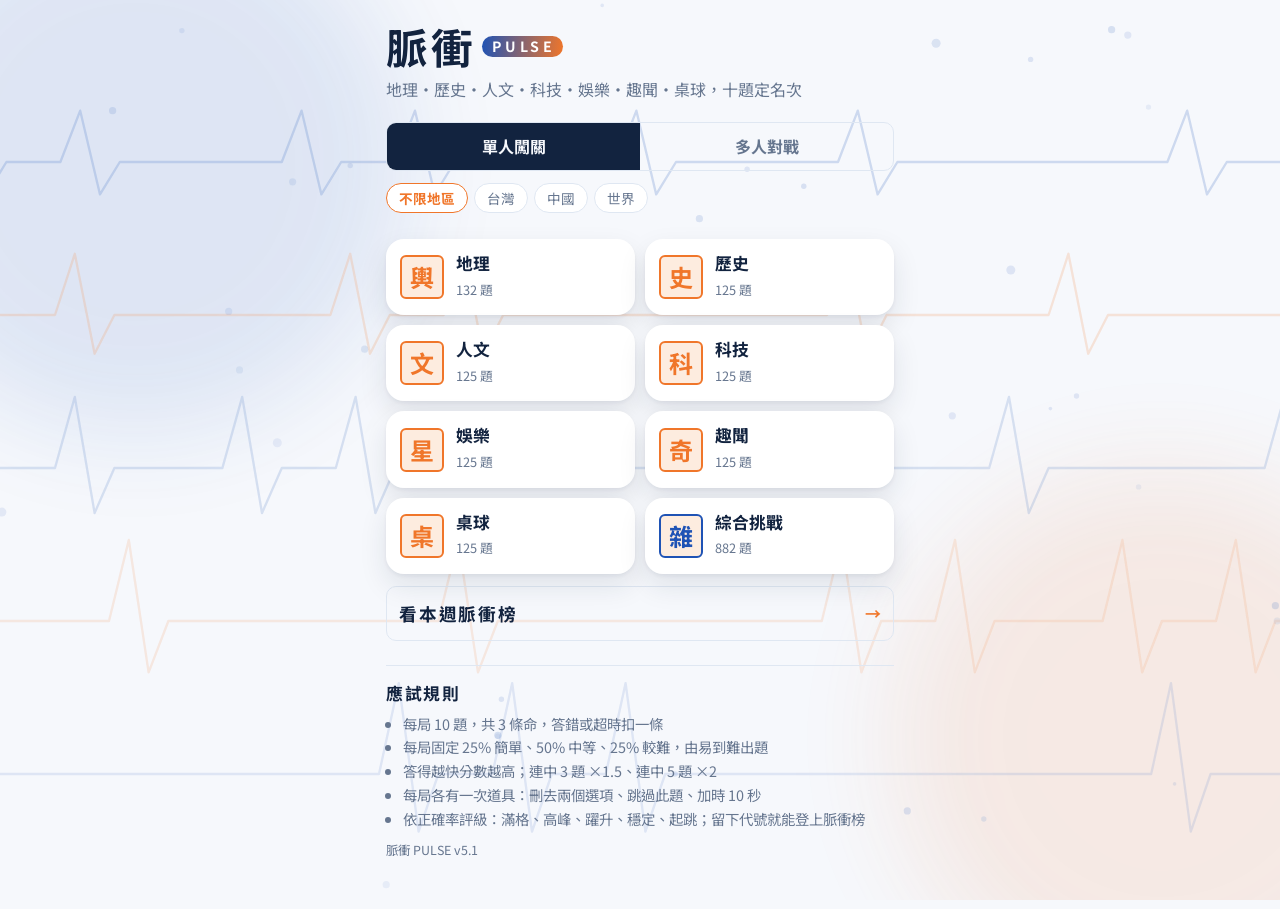
==== commit cece7711: "更新脈衝 PULSE" ====
--- a/docs/index.html
+++ b/docs/index.html
@@ -407,14 +407,6 @@
 :root[data-theme="dark"] body::before{opacity:.35}
 @media (prefers-reduced-motion: reduce){body::before{display:none}}
 
-
-/* ===== 課程題庫的鎖 ===== */
-.cat .lock{display:inline-grid;place-items:center;width:1.15em;height:1.15em;margin-left:.4em;vertical-align:.05em;
-  font-style:normal;font-size:.72em;font-family:var(--display);font-weight:700;
-  background:var(--cinnabar);color:#fff;border-radius:5px;letter-spacing:0}
-.gate{max-width:420px}
-.gate input{letter-spacing:.32em;font-family:var(--mono,monospace);text-align:center}
-
 /* ===== 主題背景插畫（由 tools/make_bg.py 產生，原創圖形，勿手改） ===== */
 body{--art:url("[data-uri]");--pattern-opacity:0.62}
 body[data-topic="mix"]{--art:url("[data-uri]");--pattern-opacity:0.62}
@@ -457,29 +449,17 @@
   get(k){ try { return JSON.parse(localStorage.getItem(k)); } catch { return null; } },
   set(k, v){ try { localStorage.setItem(k, JSON.stringify(v)); } catch {} }
 };
-/* 課程題庫(Python、Deep Learning)要先輸入課程代碼；通過後把通行證記在這台裝置上 */
-const KEY_ITEM = 'pulse_key';
-const myKey = () => store.get(KEY_ITEM) || '';
-const authHeaders = () => { const k = myKey(); return k ? {'X-Pulse-Key': k} : {}; };
 const post = async (url, body) => {
-  const r = await fetch(url, {method:'POST', headers:{'Content-Type':'application/json', ...authHeaders()},
-                              body: JSON.stringify(body)});
+  const r = await fetch(url, {method:'POST', headers:{'Content-Type':'application/json'}, body: JSON.stringify(body)});
   const j = await r.json().catch(() => ({}));
-  if (!r.ok){ const e = new Error(j.error || '連線失敗，請再試一次'); e.locked = !!j.locked; throw e; }
-  return j;
-};
-const getJson = async url => {
-  const r = await fetch(url, {headers: authHeaders()});
-  const j = await r.json().catch(() => ({}));
-  if (!r.ok){ const e = new Error(j.error || '連線失敗'); e.locked = !!j.locked; throw e; }
+  if (!r.ok) throw new Error(j.error || '連線失敗，請再試一次');
   return j;
 };
 
 /* ---------- 後端版 API ---------- */
 const remote = {
   categories: region => fetch('/api/categories' + (region ? '?region=' + encodeURIComponent(region) : '')).then(r => r.json()),
-  units: topic => getJson('/api/units?topic=' + encodeURIComponent(topic)),
-  unlock: code => post('/api/unlock', {code}),
+  units: topic => fetch('/api/units?topic=' + encodeURIComponent(topic)).then(r => r.json()),
   start: (category, region, unit) => post('/api/start', {category, region, unit}),
   show: (session, index) => post('/api/show', {session, index}),
   answer: (session, index, answer) => post('/api/answer', {session, index, answer}),
@@ -599,7 +579,6 @@
 };
 
 const LOCAL = !!window.EMBEDDED_BANK;
-const LOCKED = new Set();          // 需要課程代碼的主題，由 /api/categories 告訴前端
 const api = LOCAL ? local : remote;
 
 /* ---------- 加到主畫面 ---------- */
@@ -646,7 +625,7 @@
       <li>答得越快分數越高；連中 3 題 ×1.5、連中 5 題 ×2</li>
       <li>每局各有一次道具：刪去兩個選項、跳過此題、加時 10 秒</li>
       <li>依正確率評級：滿格、高峰、躍升、穩定、起跳；留下代號就能登上脈衝榜</li>
-    </ul><p class="sub" style="font-size:.78rem;margin-top:10px">脈衝 PULSE v5.0</p></div></div>
+    </ul><p class="sub" style="font-size:.78rem;margin-top:10px">脈衝 PULSE v5.1</p></div></div>
     <div id="multi" class="mp-panel" ${mode === 'multi' ? '' : 'hidden'}>${LOCAL ? `
       <div class="mp-card"><h3>多人對戰</h3><p>多人同場搶答需要執行 Python 伺服器版（app.py），這個單機版只能單人闖關。</p></div>` : `
       <form class="mp-card" id="joinf"><h3>加入考坊</h3><p>輸入主持人畫面上的四位數房號</p>
@@ -667,15 +646,12 @@
   document.getElementById('to-board').onclick = () => board('all', 'week');
   const loadCats = async () => {
     const cats = await api.categories(region);
-    cats.forEach(c => { CAT_NAME[c.key] = c.name; c.locked ? LOCKED.add(c.key) : LOCKED.delete(c.key); });
-    document.getElementById('cats').innerHTML = cats.map(c => {
-      const shut = c.locked && !myKey();
-      return `
+    cats.forEach(c => CAT_NAME[c.key] = c.name);
+    document.getElementById('cats').innerHTML = cats.map(c => `
       <button class="cat" data-k="${c.key}" ${c.count === 0 ? 'disabled style="opacity:.4"' : ''}>
         <span class="sealbox">${c.seal || SEAL[c.key] || esc(c.name[0])}</span>
-        <span><b>${esc(c.name)}${shut ? '<i class="lock" aria-label="需要課程代碼">鎖</i>' : ''}</b>
-        <small>${c.key === 'news' ? '每小時更新' : shut ? '需要課程代碼' : c.count + ' 題'}</small></span>
-      </button>`; }).join('');
+        <span><b>${esc(c.name)}</b><small>${c.key === 'news' ? '每小時更新' : c.count + ' 題'}</small></span>
+      </button>`).join('');
     document.querySelectorAll('.cat').forEach(b => b.onclick = () => pickUnit(b.dataset.k, region));
   };
   document.querySelectorAll('#regions button').forEach(b => b.onclick = async () => {
@@ -690,45 +666,10 @@
   }
 }
 
-/* ---------- 課程題庫:先輸入課程代碼 ---------- */
-function askCode(cat, then, msg = ''){
-  document.body.dataset.topic = cat;
-  const name = CAT_NAME[cat] || cat;
-  $app.innerHTML = `<div class="masthead"><div><h1>${esc(name)}<span class="seal">鎖</span></h1>
-      <p class="sub">這是課程題庫，請輸入老師給的課程代碼</p></div>
-      <button class="back" id="back">← 回首頁</button></div>
-    <form class="lbform gate" id="gatef">
-      <label for="gcode">課程代碼</label>
-      <div class="row"><input id="gcode" name="gcode" inputmode="numeric" autocomplete="off"
-        maxlength="20" placeholder="輸入代碼"><button class="btn" type="submit" id="gsubmit">解鎖</button></div>
-      <p class="err" id="gerr" ${msg ? '' : 'hidden'}>${esc(msg)}</p>
-      <p class="note">輸入一次就好，這台裝置會記住。其他主題不需要代碼。</p>
-    </form>`;
-  document.getElementById('back').onclick = home;
-  const input = document.getElementById('gcode');
-  input.focus();
-  document.getElementById('gatef').onsubmit = async e => {
-    e.preventDefault();
-    const err = document.getElementById('gerr'), btn = document.getElementById('gsubmit');
-    btn.disabled = true; err.hidden = true;
-    try{
-      const r = await api.unlock(input.value.trim());
-      store.set(KEY_ITEM, r.key);
-      then();
-    }catch(ex){
-      err.textContent = ex.message; err.hidden = false; btn.disabled = false;
-      input.select();
-    }
-  };
-}
-
 /* ---------- 有分單元的主題(例如 Python 課程週次),先選單元 ---------- */
 async function pickUnit(cat, region){
-  if (LOCKED.has(cat) && !myKey()) return askCode(cat, () => pickUnit(cat, region));
   document.body.dataset.topic = cat;
-  let units = [];
-  try { units = await api.units(cat); }
-  catch(e){ if (e.locked) return askCode(cat, () => pickUnit(cat, region), e.message); }
+  const units = await api.units(cat).catch(() => []);
   if (!units.length) return startGame(cat, region);
   $app.innerHTML = `<div class="masthead"><div><h1>${esc(CAT_NAME[cat] || cat)}</h1>
       <p class="sub">選一個單元，或直接全部一起考</p></div><button class="back" id="back">← 回首頁</button></div>
@@ -761,7 +702,6 @@
               powers: {fifty: true, skip: true, time: true}}};
     showQuestion();
   }catch(e){
-    if (e.locked){ store.set(KEY_ITEM, ''); return askCode(cat, () => startGame(cat, region, unit), e.message); }
     $app.innerHTML = `<p class="err">${esc(e.message)}</p><div class="row"><button class="btn" id="home">回首頁</button></div>`;
     document.getElementById('home').onclick = home;
   }
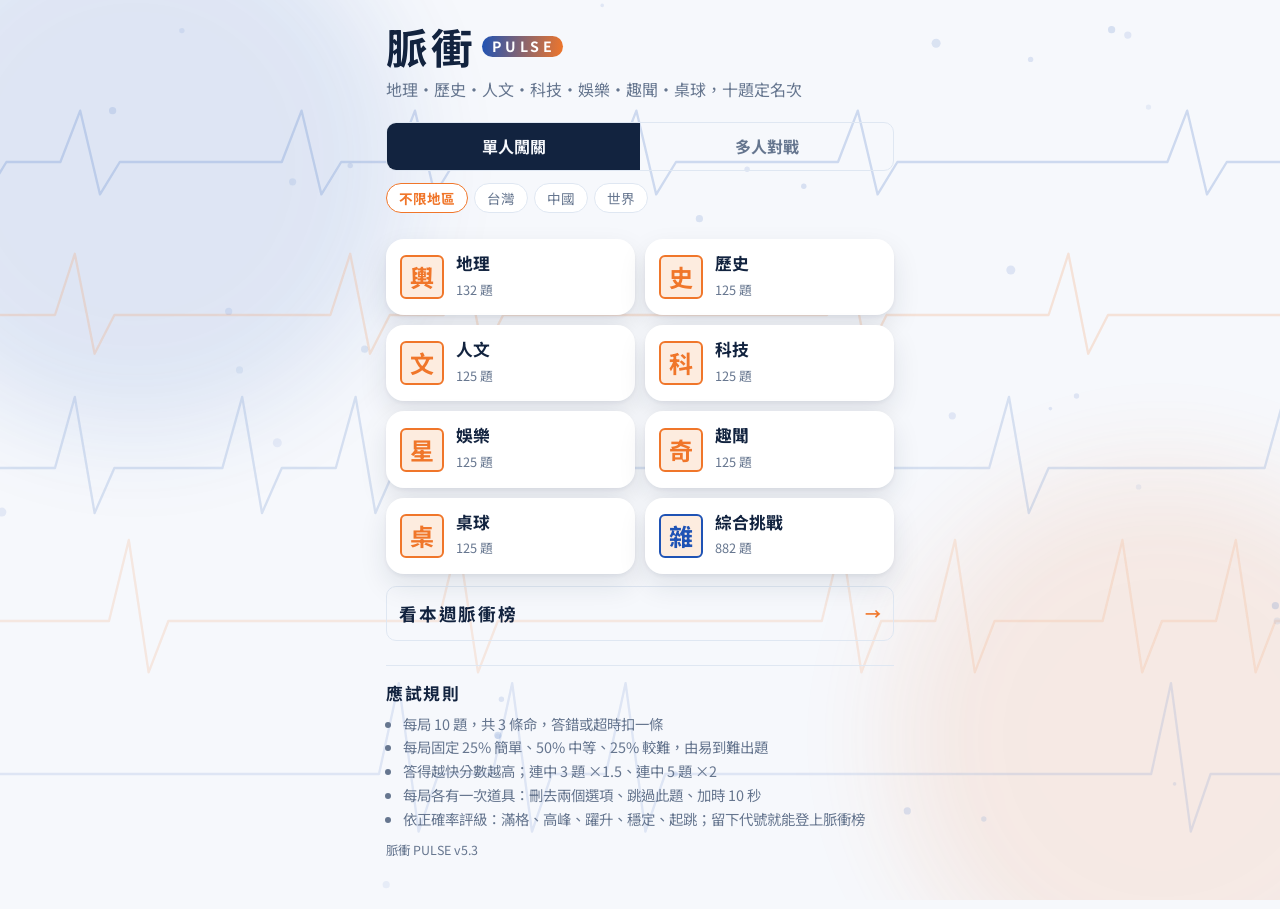
==== commit 1c7e3c7f: "更新脈衝 PULSE" ====
--- a/docs/index.html
+++ b/docs/index.html
@@ -236,6 +236,12 @@
 .chipset{display:flex;flex-wrap:wrap;gap:8px}
 .pchip{border:1.5px solid var(--line);border-radius:999px;padding:4px 14px;background:var(--paper);animation:pop .3s ease both}
 .pchip.off{opacity:.45;border-style:dashed}
+.pchip{display:inline-flex;align-items:center;gap:6px;padding-right:6px}
+.pchip .sid{font-style:normal;font-size:.76em;color:var(--muted);font-family:var(--mono,monospace)}
+.pchip .kick{border:0;background:var(--line);color:var(--ink);cursor:pointer;
+  width:20px;height:20px;line-height:1;border-radius:50%;font-size:.72rem;padding:0;
+  display:grid;place-items:center;opacity:.55;transition:background .15s,opacity .15s}
+.pchip .kick:hover,.pchip .kick:focus-visible{background:var(--cinnabar);color:#fff;opacity:1}
 .hq{display:grid;gap:16px;margin-top:10px}
 .hqtop{display:flex;align-items:center;justify-content:space-between;gap:12px}
 .cd{width:72px;height:72px;border-radius:50%;border:3px solid var(--blue);display:grid;place-items:center;
@@ -625,7 +631,7 @@
       <li>答得越快分數越高；連中 3 題 ×1.5、連中 5 題 ×2</li>
       <li>每局各有一次道具：刪去兩個選項、跳過此題、加時 10 秒</li>
       <li>依正確率評級：滿格、高峰、躍升、穩定、起跳；留下代號就能登上脈衝榜</li>
-    </ul><p class="sub" style="font-size:.78rem;margin-top:10px">脈衝 PULSE v5.1</p></div></div>
+    </ul><p class="sub" style="font-size:.78rem;margin-top:10px">脈衝 PULSE v5.3</p></div></div>
     <div id="multi" class="mp-panel" ${mode === 'multi' ? '' : 'hidden'}>${LOCAL ? `
       <div class="mp-card"><h3>多人對戰</h3><p>多人同場搶答需要執行 Python 伺服器版（app.py），這個單機版只能單人闖關。</p></div>` : `
       <form class="mp-card" id="joinf"><h3>加入考坊</h3><p>輸入主持人畫面上的四位數房號</p>
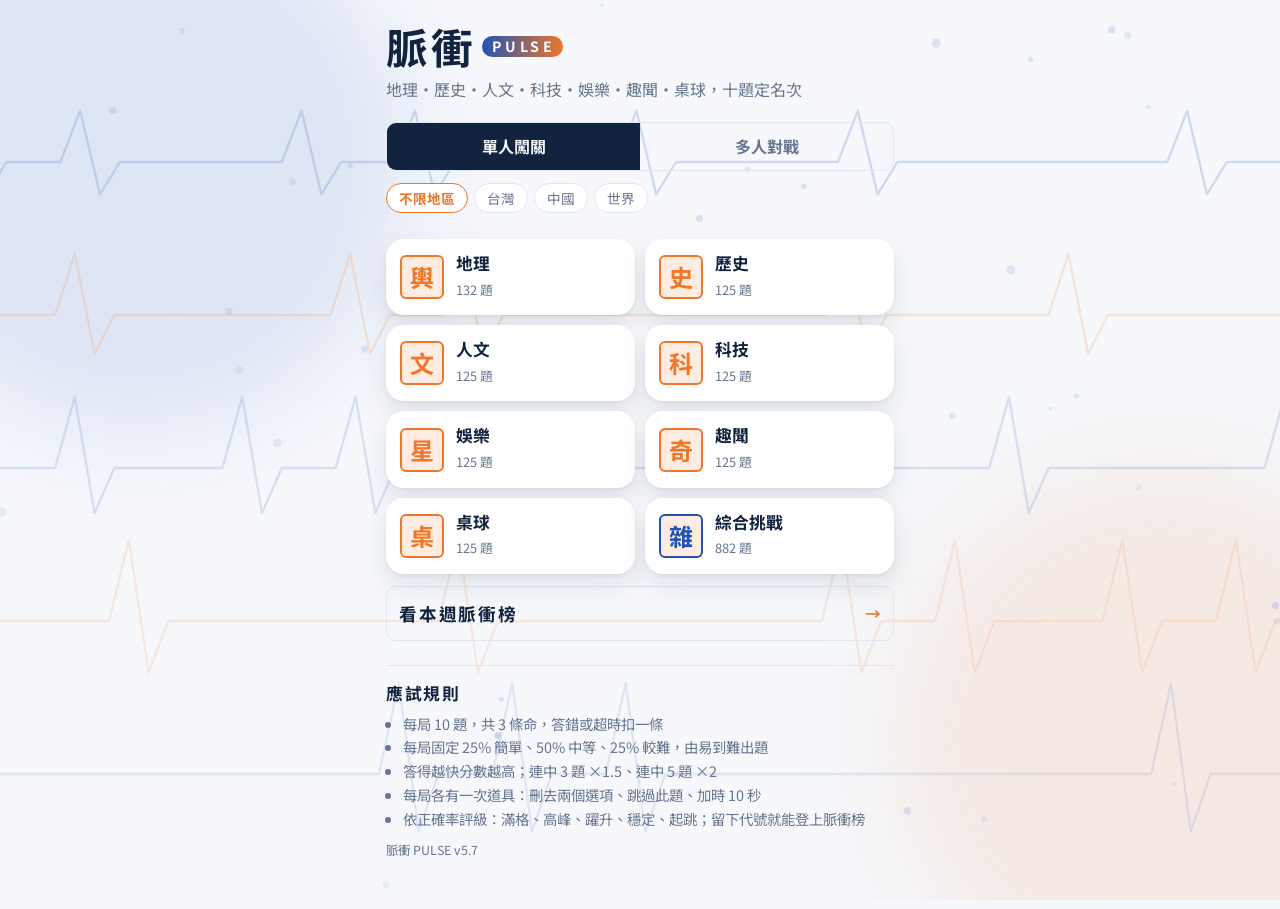
==== commit 09f58f48: "更新脈衝 PULSE" ====
--- a/docs/index.html
+++ b/docs/index.html
@@ -231,6 +231,9 @@
 .qr{width:min(220px,70%);margin:10px auto 6px;background:#fff;padding:8px;border-radius:8px}
 .qr svg{width:100%;height:auto;display:block}
 .joinurl{font-family:var(--mono);font-size:.85rem;color:var(--blue);word-break:break-all}
+.joinacts{justify-content:center;flex-wrap:wrap}
+.joinacts .btn{flex:none;padding:8px 16px;font-size:.92rem}
+.entryline{margin-top:10px;padding-top:8px;border-top:1px dashed var(--line)}
 .roster h2{font-family:var(--display);margin:0 0 10px;font-size:1.3rem;letter-spacing:.08em}
 .roster h2 span{font-family:var(--mono);color:var(--cinnabar)}
 .chipset{display:flex;flex-wrap:wrap;gap:8px}
@@ -351,6 +354,17 @@
             repeating-linear-gradient(90deg,rgba(43,108,176,.05) 0 1px,transparent 1px 26px);}
 body[data-topic="python"] .q,body[data-topic="python"] .hqtext{font-family:var(--mono),var(--body)}
 
+/* VBA：Excel 風格 —— 試算表綠、儲存格格線 */
+body[data-topic="vba"]{--blue:#217346; --blue-soft:#E3F1E9; --cinnabar:#C1610A; --cinnabar-soft:#FBEBDA;
+  --ground:#F2F7F4;}
+body[data-topic="vba"] .q,body[data-topic="vba"] .hqtext{font-family:var(--mono),var(--body)}
+body[data-topic="vba"] .masthead h1,body[data-topic="vba"] .lbhead h1{color:#217346}
+body[data-topic="vba"] .cat .sealbox{background:rgba(33,115,70,.13);color:#217346}
+@media (prefers-color-scheme: dark){
+  :root:not([data-theme="light"]) body[data-topic="vba"]{--ground:#0B1A12}
+}
+:root[data-theme="dark"] body[data-topic="vba"]{--ground:#0B1A12}
+
 /* Deep Learning：AI 風格 —— 神經網路節點、連線與光暈，紫青漸層 */
 body[data-topic="pytorch"]{--blue:#4C2FD7; --blue-soft:#E9E5FD; --cinnabar:#00B8D9; --cinnabar-soft:#D6F4FA;
   --ground:#F2F4FD;}
@@ -426,6 +440,7 @@
 body[data-topic="tt"]{--art:url("[data-uri]");--pattern-opacity:0.6}
 body[data-topic="news"]{--art:url("[data-uri]");--pattern-opacity:0.58}
 body[data-topic="python"]{--art:url("[data-uri]");--pattern-opacity:0.55}
+body[data-topic="vba"]{--art:url("[data-uri]");--pattern-opacity:0.5}
 </style>
 <script>window.EMBEDDED_BANK = {"geo": [{"id": "tw-005", "category": "地理", "difficulty": 1, "type": "choice", "question": "台灣最高的山是哪一座？", "options": ["雪山", "合歡山", "阿里山", "玉山"], "answer": 3, "explanation": "玉山主峰海拔約 3,952 公尺，是台灣第一高峰。", "fun_fact": "玉山比日本富士山（約 3,776 公尺）還高。", "topic": "geo", "region": "台灣"}, {"id": "tw-006", "category": "地理", "difficulty": 1, "type": "choice", "question": "台灣最長的河流是？", "options": ["淡水河", "大甲溪", "高屏溪", "濁水溪"], "answer": 3, "explanation": "濁水溪全長約 186 公里，是台灣最長的河流。", "fun_fact": "因為上游帶來大量泥沙讓河水混濁，所以叫「濁水」。", "topic": "geo", "region": "台灣"}, {"id": "tw-007", "category": "地理", "difficulty": 1, "type": "choice", "question": "日月潭位在哪一個縣？", "options": ["台中市", "嘉義縣", "南投縣", "花蓮縣"], "answer": 2, "explanation": "日月潭位於南投縣魚池鄉。", "fun_fact": "湖中的拉魯島是邵族的祖靈聖地。", "topic": "geo", "region": "台灣"}, {"id": "tw-008", "category": "地理", "difficulty": 2, "type": "choice", "question": "台灣位於哪兩個板塊的交界，所以地震特別多？", "options": ["太平洋板塊與北美板塊", "菲律賓海板塊與太平洋板塊", "歐亞板塊與菲律賓海板塊", "印澳板塊與歐亞板塊"], "answer": 2, "explanation": "台灣位於歐亞板塊與菲律賓海板塊的交界處。", "fun_fact": "板塊擠壓也是台灣高山林立的原因。", "topic": "geo", "region": "台灣"}, {"id": "tw-009", "category": "地理", "difficulty": 2, "type": "choice", "question": "下列哪個縣市設有「北回歸線標誌」？", "options": ["嘉義縣", "屏東縣", "台南市", "宜蘭縣"], "answer": 0, "explanation": "北回歸線通過嘉義與花蓮，兩地都設有標誌。", "fun_fact": "北回歸線會因地球自轉軸的變化而緩慢移動，所以嘉義的標誌蓋過好幾代。", "topic": "geo", "region": "台灣"}, {"id": "tw-010", "category": "地理", "difficulty": 2, "type": "choice", "question": "太魯閣峽谷主要是由哪一條溪切割形成的？", "options": ["卑南溪", "蘭陽溪", "立霧溪", "秀姑巒溪"], "answer": 2, "explanation": "立霧溪長期切割大理石岩層，形成太魯閣峽谷。", "fun_fact": "太魯閣的大理石峭壁有些高達數百公尺。", "topic": "geo", "region": "台灣"}, {"id": "tw-016", "category": "地理", "difficulty": 2, "type": "choice", "question": "台北 101 曾經是世界最高的大樓。", "options": ["對", "錯"], "answer": 0, "explanation": "台北 101 在 2004 到 2010 年間是世界最高建築，後來被杜拜的哈里發塔超越。", "fun_fact": "大樓裡有一顆巨大的「風阻尼器」，用來減少颱風和地震時的晃動。", "topic": "geo", "region": "台灣"}, {"id": "tw-027", "category": "地理", "difficulty": 2, "type": "choice", "question": "澎湖群島的島嶼，大多是由哪一種岩石構成的？", "options": ["石灰岩", "花崗岩", "玄武岩", "大理石"], "answer": 2, "explanation": "澎湖群島多由火山熔岩冷卻形成的玄武岩構成，常可見整齊的柱狀節理。", "fun_fact": "七美著名的「雙心石滬」，就是先民用玄武岩和咾咕石堆成的捕魚陷阱。", "topic": "geo", "region": "台灣"}, {"id": "tw-028", "category": "地理", "difficulty": 2, "type": "choice", "question": "台灣第一座成立的國家公園是？", "options": ["太魯閣國家公園", "墾丁國家公園", "玉山國家公園", "陽明山國家公園"], "answer": 1, "explanation": "墾丁國家公園於 1984 年成立，是台灣第一座國家公園。", "fun_fact": "每年秋天國慶日前後，大批灰面鵟鷹會飛過墾丁，因此被暱稱為「國慶鳥」。", "topic": "geo", "region": "台灣"}, {"id": "tw-029", "category": "地理", "difficulty": 2, "type": "choice", "question": "在台北陽明山的小油坑，可以看到噴氣孔和硫磺結晶，這是因為當地屬於？", "options": ["石灰岩洞穴", "珊瑚礁海岸", "大屯火山群", "泥火山地形"], "answer": 2, "explanation": "陽明山一帶屬於大屯火山群，地底仍有熱源，才會有噴氣孔、硫磺和溫泉。", "fun_fact": "大屯火山群中的七星山海拔約 1,120 公尺，是台北市的最高峰。", "topic": "geo", "region": "台灣"}, {"id": "tw-030", "category": "地理", "difficulty": 2, "type": "choice", "question": "台灣南部的「泥火山」會噴出滾燙的岩漿。", "options": ["對", "錯"], "answer": 1, "explanation": "泥火山噴出的是泥漿，是地下天然氣帶著泥水冒出地表形成的，溫度通常和常溫差不多，並不是岩漿。", "fun_fact": "高雄燕巢的烏山頂泥火山已被劃設為自然保留區，泥漿堆成的小錐丘很像迷你火山。", "topic": "geo", "region": "台灣"}, {"id": "tw-031", "category": "地理", "difficulty": 3, "type": "choice", "question": "新北野柳地質公園的著名岩石「女王頭」，屬於哪一種地形？", "options": ["蕈狀岩", "沙丘", "海蝕洞", "鐘乳石"], "answer": 0, "explanation": "女王頭是海岸岩石經海水與風化侵蝕後，形成上粗下細、像香菇一樣的蕈狀岩。", "fun_fact": "女王頭的「脖子」因侵蝕越來越細，未來可能會斷裂，所以園區也做了仿製的女王頭。", "topic": "geo", "region": "台灣"}, {"id": "tw-032", "category": "地理", "difficulty": 1, "type": "choice", "question": "台灣冬天吹東北季風時，哪一帶最容易下雨？", "options": ["嘉義、雲林一帶", "台中、彰化一帶", "台南、高雄一帶", "基隆、宜蘭一帶"], "answer": 3, "explanation": "東北季風帶著海上的水氣吹向台灣東北部，遇到山地抬升就容易降雨，基隆、宜蘭首當其衝。", "fun_fact": "基隆因為雨下得多，有「雨港」之稱。", "topic": "geo", "region": "台灣"}, {"id": "tw-033", "category": "地理", "difficulty": 2, "type": "choice", "question": "以「麻豆文旦」聞名的麻豆，位於哪個縣市？", "options": ["宜蘭縣", "台中市", "屏東縣", "台南市"], "answer": 3, "explanation": "麻豆是台南市的一個區，種植文旦的歷史悠久，是著名的文旦產地。", "fun_fact": "中秋節吃柚子的習俗，一說是因為「柚」和「佑」同音，有保佑平安的意思。", "topic": "geo", "region": "台灣"}, {"id": "tw-034", "category": "地理", "difficulty": 1, "type": "choice", "question": "每年春夏之交舉辦「黑鮪魚文化觀光季」而聞名的漁港是？", "options": ["屏東東港", "宜蘭南方澳", "基隆八斗子", "嘉義布袋"], "answer": 0, "explanation": "屏東東港是台灣黑鮪魚的主要卸貨港，黑鮪魚季已成為當地的招牌活動。", "fun_fact": "東港有「三寶」：黑鮪魚、櫻花蝦和油魚子。", "topic": "geo", "region": "台灣"}, {"id": "tw-035", "category": "地理", "difficulty": 1, "type": "choice", "question": "台灣本島的形狀常被比喻成哪一種作物？", "options": ["蕃薯", "香蕉", "玉米", "芒果"], "answer": 0, "explanation": "台灣本島南北狹長、中間略寬，外形很像一條蕃薯。", "fun_fact": "也因為這樣，許多台灣人會以「蕃薯仔」自稱。", "topic": "geo", "region": "台灣"}, {"id": "tw-036", "category": "地理", "difficulty": 3, "type": "choice", "question": "台灣本島的最東端是哪裡？", "options": ["鵝鑾鼻", "貓鼻頭", "富貴角", "三貂角"], "answer": 3, "explanation": "三貂角位於新北市貢寮區，是台灣本島最東的地點；富貴角在最北端，鵝鑾鼻與貓鼻頭則在南端。", "fun_fact": "「三貂」這個名字，源自 17 世紀西班牙人為它取的名字「Santiago」。", "topic": "geo", "region": "台灣"}, {"id": "tw-037", "category": "地理", "difficulty": 1, "type": "order", "question": "請依地理位置由北到南排出這些縣市：", "options": ["屏東縣", "雲林縣", "桃園市", "苗栗縣"], "answer": [2, 3, 1, 0], "explanation": "由北到南依序是桃園市、苗栗縣、雲林縣、屏東縣。", "fun_fact": "", "topic": "geo", "region": "台灣"}, {"id": "tw-038", "category": "地理", "difficulty": 2, "type": "choice", "question": "花東縱谷夾在哪兩座山脈之間？", "options": ["玉山山脈與阿里山山脈", "中央山脈與海岸山脈", "雪山山脈與中央山脈", "海岸山脈與雪山山脈"], "answer": 1, "explanation": "花東縱谷西側是中央山脈、東側是海岸山脈，從花蓮一路延伸到台東。", "fun_fact": "有名的池上米和關山米，就產自花東縱谷南段。", "topic": "geo", "region": "台灣"}, {"id": "tw-052", "category": "地理", "difficulty": 1, "type": "choice", "question": "金門最有名、常被當成伴手禮的特產酒是哪一種？", "options": ["小米酒", "梅酒", "紹興酒", "高粱酒"], "answer": 3, "explanation": "金門土地貧瘠、氣候乾燥，適合種植耐旱的高粱，當地酒廠釀造的高粱酒因此成為金門代表特產。", "fun_fact": "金門另一項知名特產「金門菜刀」，傳統上是用過去戰爭留下的砲彈鋼材打造的。", "topic": "geo", "region": "台灣"}, {"id": "tw-053", "category": "地理", "difficulty": 1, "type": "choice", "question": "以山城老街、階梯與茶樓聞名的「九份」，位在哪個縣市？", "options": ["宜蘭縣", "基隆市", "台北市", "新北市"], "answer": 3, "explanation": "九份位於新北市瑞芳區，早年因採金而繁榮，現在是熱門的山城老街。", "fun_fact": "相傳早年這裡只有九戶人家，對外採買時總是要「九份」，地名因此而來。", "topic": "geo", "region": "台灣"}, {"id": "tw-054", "category": "地理", "difficulty": 1, "type": "choice", "question": "每年春夏在馬祖海邊出現、會發出藍光的「藍眼淚」，主要是由什麼造成的？", "options": ["夜光蟲等會發光的浮游生物", "月光照在海面上的反光", "成群的螢火蟲", "海底火山噴出的氣體"], "answer": 0, "explanation": "藍眼淚主要是一種叫「夜光蟲」的渦鞭毛藻，受到海浪拍打等刺激時會發出藍光，4到6月是最容易看到的季節。", "fun_fact": "春夏閩江進入洪水期，把大量營養鹽帶進馬祖海域，浮游生物跟著大量繁殖，藍眼淚也就特別多。", "topic": "geo", "region": "台灣"}, {"id": "tw-055", "category": "地理", "difficulty": 1, "type": "choice", "question": "綠島的「朝日溫泉」有什麼特別之處？", "options": ["位在海拔三千公尺的高山上", "是水溫很低的冷泉", "是黑色的泥漿溫泉", "是罕見的海底（鹹水）溫泉"], "answer": 3, "explanation": "朝日溫泉的泉水從海邊的礁岩湧出，帶有海水的鹹味，是全世界少見的海底溫泉。", "fun_fact": "朝日溫泉面向太平洋，許多遊客會一大早去泡湯，邊泡邊看日出。", "topic": "geo", "region": "台灣"}, {"id": "tw-056", "category": "地理", "difficulty": 1, "type": "choice", "question": "有一座八個拱形相連的跨海步橋、傳說有三位仙人登臨過的「三仙台」，位在哪個縣？", "options": ["宜蘭縣", "屏東縣", "花蓮縣", "台東縣"], "answer": 3, "explanation": "三仙台位於台東縣成功鎮，屬於東部海岸國家風景區，由離岸小島與珊瑚礁海岸構成，跨海步橋長近400公尺。", "fun_fact": "相傳呂洞賓、李鐵拐、何仙姑曾在島上的三塊巨石停留，「三仙台」因此得名。", "topic": "geo", "region": "台灣"}, {"id": "tw-057", "category": "地理", "difficulty": 2, "type": "choice", "question": "蘭嶼在改名之前，常被稱為什麼？", "options": ["紅頭嶼", "琉球嶼", "雞籠嶼", "火燒島"], "answer": 0, "explanation": "蘭嶼舊稱「紅頭嶼」，1947年因為島上盛產蝴蝶蘭而改名為蘭嶼。火燒島是綠島的舊稱，雞籠嶼是基隆嶼的舊稱，琉球嶼則是小琉球的正式名稱。", "fun_fact": "島上的達悟族稱蘭嶼為「Ponso no Tao」，意思是「人之島」。", "topic": "geo", "region": "台灣"}, {"id": "tw-058", "category": "地理", "difficulty": 2, "type": "choice", "question": "宜蘭外海的龜山島，是怎麼形成的？", "options": ["河川泥沙沖積而成", "冰河搬運岩石堆成", "火山活動形成的火山島", "珊瑚礁慢慢堆積而成"], "answer": 2, "explanation": "龜山島是火山島，經定年研究發現，它在過去約7000年內至少發生過四次火山活動，因此被列為台灣的活火山之一，也是台灣最年輕的火山島。", "fun_fact": "龜山島「龜首」附近海底有溫泉湧出，與海水混合後變成乳白色，被稱為「牛奶海」。", "topic": "geo", "region": "台灣"}, {"id": "tw-059", "category": "地理", "difficulty": 2, "type": "choice", "question": "台灣公路的最高點「武嶺」（海拔約3275公尺），位在哪一條公路上？", "options": ["台8線（中橫主線）", "台20線（南橫公路）", "台18線（阿里山公路）", "台14甲線（合歡山公路）"], "answer": 3, "explanation": "武嶺位於台14甲線上，是合歡山一帶的熱門景點，海拔約3275公尺，也是台灣公路的最高點。", "fun_fact": "冬天寒流來時，武嶺一帶常會下雪，吸引許多人上山賞雪。", "topic": "geo", "region": "台灣"}, {"id": "tw-060", "category": "地理", "difficulty": 2, "type": "choice", "question": "以高聳海崖直落太平洋聞名的「清水斷崖」，位在哪一條公路沿線？", "options": ["北部濱海公路", "中部橫貫公路", "蘇花公路", "南迴公路"], "answer": 2, "explanation": "清水斷崖位於花蓮縣和平與崇德之間，蘇花公路沿著斷崖修築，是蘇花公路最壯觀的一段。", "fun_fact": "清水斷崖的山壁以接近90度的角度緊臨太平洋，被譽為台灣八大景之一。", "topic": "geo", "region": "台灣"}, {"id": "tw-061", "category": "地理", "difficulty": 2, "type": "choice", "question": "嘉義的「奮起湖」以鐵路便當聞名，地名裡的「湖」是什麼意思？", "options": ["一座溫泉池", "一座高山湖泊", "一座人工水庫", "四周環山的低窪山坳地"], "answer": 3, "explanation": "奮起湖位於嘉義縣竹崎鄉、阿里山森林鐵路沿線，三面環山、中間低平，形狀像畚箕，舊稱「畚箕湖」。台語把山坳地稱為「湖」，當地其實沒有湖。", "fun_fact": "奮起湖海拔約1400公尺，過去是阿里山森林鐵路的重要中途站，旅客常在這裡買便當，「奮起湖便當」因此出名。", "topic": "geo", "region": "台灣"}, {"id": "tw-062", "category": "地理", "difficulty": 2, "type": "choice", "question": "新竹的舊地名是什麼？", "options": ["艋舺", "竹塹", "打狗", "諸羅"], "answer": 1, "explanation": "新竹舊稱「竹塹」，一般認為與當地道卡斯族的「竹塹社」有關；1875年設新竹縣，取「新的竹塹」之意。諸羅是嘉義，打狗是高雄，艋舺是台北萬華。", "fun_fact": "新竹因為秋冬東北季風特別強，有「風城」的稱號，強風也很適合製作米粉和柿餅。", "topic": "geo", "region": "台灣"}, {"id": "tw-063", "category": "地理", "difficulty": 2, "type": "choice", "question": "以少見的「泥漿溫泉」聞名的關子嶺溫泉，位在哪個縣市？", "options": ["台東縣", "台南市", "宜蘭縣", "新北市"], "answer": 1, "explanation": "關子嶺溫泉位於台南市白河區，泉水含有泥質，是台灣少見的泥漿溫泉，與北投、陽明山、四重溪並稱台灣四大溫泉。", "fun_fact": "關子嶺附近還有「水火同源」奇景：天然氣從岩縫冒出燃燒，旁邊同時有泉水流出。", "topic": "geo", "region": "台灣"}, {"id": "tw-064", "category": "地理", "difficulty": 3, "type": "choice", "question": "「南迴鐵路」的西端起點，是屏東縣的哪一個車站？", "options": ["潮州", "東港", "枋寮", "恆春"], "answer": 2, "explanation": "南迴鐵路從屏東枋寮到台東，全長約98公里，穿越中央山脈南段，1991年完工、隔年開始營運。潮州屬於屏東線，恆春和東港目前都沒有台鐵車站。", "fun_fact": "南迴鐵路通車後，台灣的環島鐵路網終於完整接起來。", "topic": "geo", "region": "台灣"}, {"id": "tw-065", "category": "地理", "difficulty": 3, "type": "choice", "question": "下列哪一座山「不」屬於「台灣五岳」？", "options": ["北大武山", "南湖大山", "秀姑巒山", "合歡山"], "answer": 3, "explanation": "台灣五岳是玉山、雪山、秀姑巒山、南湖大山和北大武山。合歡山雖然也是百岳，但不在五岳之列。", "fun_fact": "合歡山主峰離公路很近，常被當成入門百岳，是許多人第一次登上三千公尺高山的地方。", "topic": "geo", "region": "台灣"}, {"id": "tw-066", "category": "地理", "difficulty": 3, "type": "choice", "question": "下列哪一條河川「不是」淡水河的支流？", "options": ["新店溪", "基隆河", "大漢溪", "頭前溪"], "answer": 3, "explanation": "淡水河的三大支流是基隆河、新店溪和大漢溪；頭前溪則是新竹地區自己的河川，直接流入台灣海峽。", "fun_fact": "大漢溪和新店溪在台北萬華、板橋一帶匯流後才稱為淡水河，最後在淡水、八里之間出海。", "topic": "geo", "region": "台灣"}, {"id": "tw-067", "category": "地理", "difficulty": 3, "type": "choice", "question": "又稱「膨風茶」的東方美人茶，獨特的蜜香是因為茶芽被哪一種小昆蟲叮咬過？", "options": ["小綠葉蟬", "蜜蜂", "蠶", "螞蟻"], "answer": 0, "explanation": "東方美人茶的幼嫩茶芽經小綠葉蟬刺吸（俗稱「著涎」），再經加工後產生特殊的蜜香與熟果香。主要產於新竹北埔、峨眉及苗栗一帶。", "fun_fact": "相傳早年茶農把被蟲咬過的茶拿去賣，竟賣到好價錢，說出來被鄉親笑是「膨風」（吹牛），「膨風茶」的名字就這樣傳開了。", "topic": "geo", "region": "台灣"}, {"id": "tw-068", "category": "地理", "difficulty": 1, "type": "choice", "question": "台灣的梅雨季大約在每年五、六月，常帶來連續多日的降雨。", "options": ["對", "錯"], "answer": 0, "explanation": "每年五、六月，梅雨鋒面常在台灣附近徘徊，帶來連日降雨，是台灣重要的水資源來源之一。", "fun_fact": "「梅雨」的名稱，一般認為和這段時間正好是梅子成熟的季節有關。", "topic": "geo", "region": "台灣"}, {"id": "tw-069", "category": "地理", "difficulty": 2, "type": "choice", "question": "日月潭的湖面自古以來就是現在這麼大，從來沒有經過人工改造。", "options": ["對", "錯"], "answer": 1, "explanation": "日治時期興建日月潭水力發電工程，從濁水溪引水進入日月潭，使水位增高約18公尺，湖面積也大幅擴大，1934年完工。", "fun_fact": "濁水溪本來並不流進日月潭，是從武界壩取水，經過全長約15公里的引水道把溪水送進來的。", "topic": "geo", "region": "台灣"}, {"id": "tw-070", "category": "地理", "difficulty": 2, "type": "order", "question": "請依地理位置由北到南，排出下列離島：", "options": ["金門", "澎湖", "蘭嶼", "馬祖"], "answer": [3, 0, 1, 2], "explanation": "馬祖位在最北邊，靠近福建閩江口；金門靠近廈門；澎湖位在台灣海峽中；蘭嶼則在台東外海，最南。", "fun_fact": "金門和馬祖都很靠近中國大陸沿岸，從金門岸邊就能看到對岸廈門的高樓。", "topic": "geo", "region": "台灣"}, {"id": "tw-071", "category": "地理", "difficulty": 3, "type": "order", "question": "請依海拔由高到低，排出下列山峰：", "options": ["秀姑巒山", "玉山", "雪山", "合歡山主峰"], "answer": [1, 2, 0, 3], "explanation": "玉山約3952公尺，雪山約3886公尺，秀姑巒山約3825公尺，合歡山主峰約3417公尺。", "fun_fact": "秀姑巒山是中央山脈的最高峰，也是「台灣五岳」之一。", "topic": "geo", "region": "台灣"}, {"id": "tw-072", "topic": "geo", "category": "地理", "difficulty": 1, "type": "choice", "question": "台灣面積最大的縣市是哪一個？", "options": ["台東縣", "南投縣", "屏東縣", "花蓮縣"], "answer": 3, "explanation": "花蓮縣面積約 4,629 平方公里，是台灣面積最大的縣市；台東縣居次。", "fun_fact": "花蓮縣南北狹長約 140 公里，開車從最北到最南要走上大半天。", "region": "台灣"}, {"id": "tw-073", "topic": "geo", "category": "地理", "difficulty": 1, "type": "choice", "question": "台灣本島唯一沒有海岸線、完全不靠海的縣市是？", "options": ["南投縣", "嘉義縣", "苗栗縣", "雲林縣"], "answer": 0, "explanation": "南投縣位居台灣中央，四周被台中、彰化、雲林、嘉義、花蓮等縣市包圍，沒有任何一段海岸線。", "fun_fact": "台灣地理中心碑就設在南投縣埔里鎮，所以南投也自稱「台灣的心臟」。", "region": "台灣"}, {"id": "tw-074", "topic": "geo", "category": "地理", "difficulty": 1, "type": "choice", "question": "台灣面積最大的平原是哪一個？", "options": ["蘭陽平原", "屏東平原", "嘉南平原", "花東縱谷"], "answer": 2, "explanation": "嘉南平原橫跨雲林、嘉義、台南一帶，是台灣面積最大的平原，也是最重要的農業區。", "fun_fact": "日治時期完成的嘉南大圳與烏山頭水庫，讓這片平原從看天田變成大糧倉。", "region": "台灣"}, {"id": "tw-075", "topic": "geo", "category": "地理", "difficulty": 1, "type": "choice", "question": "國道五號的雪山隧道，連接了哪兩個縣市？", "options": ["基隆市與宜蘭縣", "新北市與宜蘭縣", "新北市與桃園市", "台北市與新北市"], "answer": 1, "explanation": "雪山隧道西端在新北市坪林，東端在宜蘭縣頭城，把台北到宜蘭的車程大幅縮短。", "fun_fact": "雪山隧道全長約 12.9 公里，開通時是當時東南亞最長的公路隧道。", "region": "台灣"}, {"id": "tw-076", "topic": "geo", "category": "地理", "difficulty": 1, "type": "choice", "question": "台灣夏天常說的「西北雨」，指的是什麼樣的天氣？", "options": ["午後短時間的強烈雷陣雨", "從西北方吹來的乾冷強風", "梅雨鋒面帶來的連日降雨", "颱風外圍環流造成的降雨"], "answer": 0, "explanation": "西北雨是夏季午後強烈對流形成的雷陣雨，範圍小、來得急、下不久就放晴。", "fun_fact": "台語俗諺「西北雨落不過田埂」，就是在形容它下的範圍非常侷限。", "region": "台灣"}, {"id": "tw-077", "topic": "geo", "category": "地理", "difficulty": 3, "type": "choice", "question": "台灣流域面積最大的河川是哪一條？", "options": ["濁水溪", "淡水河", "曾文溪", "高屏溪"], "answer": 3, "explanation": "高屏溪流域面積約 3,257 平方公里，是台灣流域面積最大的河川；長度最長的則是濁水溪。", "fun_fact": "高屏溪舊名「下淡水溪」，為了不跟北部的淡水河混淆才改成現在的名字。", "region": "台灣"}, {"id": "tw-078", "topic": "geo", "category": "地理", "difficulty": 3, "type": "choice", "question": "台灣蓄水量最大的水庫是哪一座？", "options": ["石門水庫", "翡翠水庫", "曾文水庫", "德基水庫"], "answer": 2, "explanation": "曾文水庫位於台南與嘉義交界的曾文溪上游，總蓄水量居台灣之冠。", "fun_fact": "曾文水庫與烏山頭水庫串聯供水，一起撐起嘉南平原的灌溉用水。", "region": "台灣"}, {"id": "cn-011", "category": "地理", "difficulty": 1, "type": "choice", "question": "中國最長的河流是？", "options": ["珠江", "長江", "黃河", "黑龍江"], "answer": 1, "explanation": "長江全長約 6,300 公里。", "fun_fact": "長江是亞洲第一長河、世界第三長河。", "topic": "geo", "region": "中國"}, {"id": "cn-012", "category": "地理", "difficulty": 1, "type": "choice", "question": "在月球上用肉眼可以看到萬里長城。", "options": ["對", "錯"], "answer": 1, "explanation": "這是流傳很久的誤解。長城雖長但很窄，從月球上用肉眼看不到。", "fun_fact": "就連太空人在近地軌道上，也很難用肉眼分辨出長城。", "topic": "geo", "region": "中國"}, {"id": "cn-013", "category": "地理", "difficulty": 2, "type": "choice", "question": "世界最高峰聖母峰（珠穆朗瑪峰）位於中國與哪一國的邊界？", "options": ["印度", "巴基斯坦", "尼泊爾", "不丹"], "answer": 2, "explanation": "聖母峰位於中國與尼泊爾的邊界上。", "fun_fact": "2020 年兩國共同公布的最新高度是 8,848.86 公尺。", "topic": "geo", "region": "中國"}, {"id": "cn-014", "category": "地理", "difficulty": 2, "type": "choice", "question": "著名的兵馬俑位在哪一座城市？", "options": ["南京", "北京", "洛陽", "西安"], "answer": 3, "explanation": "兵馬俑位於陝西西安，屬於秦始皇陵的一部分。", "fun_fact": "兵馬俑是 1974 年農民挖井時意外發現的。", "topic": "geo", "region": "中國"}, {"id": "cn-015", "category": "地理", "difficulty": 2, "type": "choice", "question": "「桂林山水甲天下」的桂林位於哪個省級行政區？", "options": ["雲南", "湖南", "廣西", "貴州"], "answer": 2, "explanation": "桂林位於廣西壯族自治區。", "fun_fact": "桂林的奇峰是典型的喀斯特（石灰岩）地形。", "topic": "geo", "region": "中國"}, {"id": "cn-016", "category": "地理", "difficulty": 3, "type": "choice", "question": "中國面積最大的省級行政區是？", "options": ["青海", "西藏", "新疆", "內蒙古"], "answer": 2, "explanation": "新疆面積約 166 萬平方公里，是中國面積最大的省級行政區。", "fun_fact": "新疆的面積大約是台灣的 46 倍。", "topic": "geo", "region": "中國"}, {"id": "cn-029", "category": "地理", "difficulty": 2, "type": "choice", "question": "古代帝王舉行「封禪」大典，祭告天地的名山是？", "options": ["泰山", "華山", "黃山", "峨眉山"], "answer": 0, "explanation": "泰山被尊為五嶽之首，秦始皇、漢武帝等帝王都曾到泰山封禪。", "fun_fact": "泰山在 1987 年列入世界遺產，是自然與文化雙重遺產。", "topic": "geo", "region": "中國"}, {"id": "cn-030", "category": "地理", "difficulty": 2, "type": "choice", "question": "在中國大陸，簡稱「粵」的是哪一個省級地區？", "options": ["福建", "雲南", "廣東", "廣西"], "answer": 2, "explanation": "廣東簡稱「粵」，廣西是「桂」、福建是「閩」、雲南是「滇」。", "fun_fact": "「粵語」「粵菜」的「粵」就是指廣東。", "topic": "geo", "region": "中國"}, {"id": "cn-031", "category": "地理", "difficulty": 1, "type": "order", "question": "請將這些城市由北到南排列：", "options": ["北京", "哈爾濱", "上海", "廣州"], "answer": [1, 0, 2, 3], "explanation": "由北到南依序是 哈爾濱 → 北京 → 上海 → 廣州。", "fun_fact": "哈爾濱冬天的冰雕節很有名，被稱為「冰城」。", "topic": "geo", "region": "中國"}, {"id": "cn-032", "category": "地理", "difficulty": 3, "type": "choice", "question": "下列哪一個「不是」長江三峽之一？", "options": ["巫峽", "虎跳峽", "西陵峽", "瞿塘峽"], "answer": 1, "explanation": "長江三峽是瞿塘峽、巫峽、西陵峽；虎跳峽位於雲南的金沙江上。", "fun_fact": "虎跳峽得名自傳說中老虎曾踩著江心巨石一躍跳過峽谷。", "topic": "geo", "region": "中國"}, {"id": "cn-033", "category": "地理", "difficulty": 3, "type": "choice", "question": "《西遊記》中孫悟空借芭蕉扇的「火焰山」，真實存在於哪個地方？", "options": ["雲南大理", "甘肅敦煌", "新疆吐魯番", "西藏拉薩"], "answer": 2, "explanation": "火焰山位於新疆吐魯番盆地，紅色砂岩在烈日下宛如火焰。", "fun_fact": "吐魯番盆地夏季極為炎熱，盆地內的艾丁湖是中國陸地的最低點。", "topic": "geo", "region": "中國"}, {"id": "cn-034", "category": "地理", "difficulty": 2, "type": "choice", "question": "以壁畫和佛像聞名的「莫高窟」位於哪個省？", "options": ["陝西", "寧夏", "甘肅", "新疆"], "answer": 2, "explanation": "莫高窟位於甘肅敦煌，是絲路上的佛教藝術寶庫，1987 年列入世界遺產。", "fun_fact": "1900 年莫高窟發現了「藏經洞」，裡面藏有數萬件古代文書。", "topic": "geo", "region": "中國"}, {"id": "cn-035", "category": "地理", "difficulty": 1, "type": "choice", "question": "黃河的河水之所以呈現黃色，主要是因為流經哪個地形區？", "options": ["華北平原", "黃土高原", "青藏高原", "四川盆地"], "answer": 1, "explanation": "黃河中游流經土質鬆軟的黃土高原，大量泥沙被沖入河中而變黃。", "fun_fact": "因為泥沙淤積，黃河下游河床比兩岸地面還高，被稱為「地上河」。", "topic": "geo", "region": "中國"}, {"id": "cn-036", "category": "地理", "difficulty": 2, "type": "choice", "question": "黃山是「五嶽」之一。", "options": ["對", "錯"], "answer": 1, "explanation": "五嶽是東嶽泰山、西嶽華山、南嶽衡山、北嶽恆山、中嶽嵩山，黃山並不在其中。", "fun_fact": "相傳明代旅行家徐霞客讚嘆：「五嶽歸來不看山，黃山歸來不看嶽。」", "topic": "geo", "region": "中國"}, {"id": "cn-037", "category": "地理", "difficulty": 2, "type": "choice", "question": "因為四季氣候溫和，被稱為「春城」的是哪一座城市？", "options": ["成都", "昆明", "福州", "長春"], "answer": 1, "explanation": "雲南省會昆明位於高原，冬不嚴寒、夏不酷熱，四季如春。", "fun_fact": "名字有「春」的長春其實在東北，冬天非常寒冷。", "topic": "geo", "region": "中國"}, {"id": "cn-038", "category": "地理", "difficulty": 3, "type": "choice", "question": "被譽為「瓷都」的景德鎮位於哪個省？", "options": ["福建", "廣東", "浙江", "江西"], "answer": 3, "explanation": "景德鎮位於江西，自古以燒製瓷器聞名。", "fun_fact": "景德鎮的名字來自北宋宋真宗的年號「景德」。", "topic": "geo", "region": "中國"}, {"id": "cn-050", "category": "地理", "difficulty": 1, "type": "choice", "question": "城市依山而建、道路上上下下，被稱為「山城」的是哪一座城市？", "options": ["上海", "北京", "重慶", "天津"], "answer": 2, "explanation": "重慶位於長江與嘉陵江交會處，市區建在起伏的丘陵上，高低落差很大，所以有「山城」之稱。", "fun_fact": "重慶的輕軌2號線在李子壩站直接「穿過」一棟住宅大樓，列車從樓中呼嘯而過，成了熱門打卡景點；重慶也因多霧有「霧都」之稱。", "topic": "geo", "region": "中國"}, {"id": "cn-051", "category": "地理", "difficulty": 1, "type": "choice", "question": "以五彩湖泊和瀑布聞名的世界遺產「九寨溝」位於哪個省？", "options": ["四川", "雲南", "貴州", "青海"], "answer": 0, "explanation": "九寨溝位於四川省阿壩藏族羌族自治州，1992年列入世界自然遺產。", "fun_fact": "九寨溝的湖水因為富含碳酸鈣、又有藻類與水生植物，會呈現藍、綠、黃等不同顏色，當地人把這些湖泊稱為「海子」。", "topic": "geo", "region": "中國"}, {"id": "cn-052", "category": "地理", "difficulty": 1, "type": "choice", "question": "依山而建、外牆紅白相間的宮殿建築群「布達拉宮」位於哪座城市？", "options": ["林芝", "西寧", "日喀則", "拉薩"], "answer": 3, "explanation": "布達拉宮位於西藏拉薩市區的紅山上，1994年列入世界文化遺產。", "fun_fact": "人民幣50元紙鈔的背面圖案，就是布達拉宮。", "topic": "geo", "region": "中國"}, {"id": "cn-053", "category": "地理", "difficulty": 1, "type": "choice", "question": "平均海拔超過4,000公尺，被稱為「世界屋脊」的是哪一個高原？", "options": ["雲貴高原", "黃土高原", "青藏高原", "內蒙古高原"], "answer": 2, "explanation": "青藏高原是世界上平均海拔最高的高原，因此被稱為「世界屋脊」。", "fun_fact": "青藏高原是印度板塊向北擠壓歐亞板塊而隆起形成的，到現在仍在緩慢上升。", "topic": "geo", "region": "中國"}, {"id": "cn-054", "category": "地理", "difficulty": 2, "type": "choice", "question": "電影《阿凡達》中的懸浮山，據說靈感來自石柱林立的「張家界」，它位於哪個省？", "options": ["江西", "湖南", "湖北", "貴州"], "answer": 1, "explanation": "張家界位於湖南省西北部，所在的武陵源風景名勝區在1992年列入世界自然遺產。", "fun_fact": "《阿凡達》上映後，張家界在2010年把一根名為「南天一柱」的石柱改名為「阿凡達－哈利路亞山」。", "topic": "geo", "region": "中國"}, {"id": "cn-055", "category": "地理", "difficulty": 2, "type": "choice", "question": "以功夫聞名天下的「少林寺」，位於哪一座山？", "options": ["嵩山", "武當山", "峨眉山", "華山"], "answer": 0, "explanation": "少林寺位於河南省登封市的嵩山，嵩山就是五嶽中的「中嶽」。", "fun_fact": "少林寺所在的登封「天地之中」歷史建築群，在2010年列入世界文化遺產。武當山則是道教與武當派的聖地，兩者常被拿來相提並論。", "topic": "geo", "region": "中國"}, {"id": "cn-056", "category": "地理", "difficulty": 2, "type": "choice", "question": "「湖南」「湖北」兩個省名中的「湖」，指的是哪一座湖？", "options": ["洞庭湖", "太湖", "巢湖", "鄱陽湖"], "answer": 0, "explanation": "兩省大致以洞庭湖為界，洞庭湖以南是湖南，以北是湖北。", "fun_fact": "范仲淹〈岳陽樓記〉中「銜遠山，吞長江，浩浩湯湯」描寫的正是洞庭湖；岳陽樓就矗立在洞庭湖畔。", "topic": "geo", "region": "中國"}, {"id": "cn-057", "category": "地理", "difficulty": 2, "type": "choice", "question": "名列中國四大名園之一的「拙政園」位於哪座城市？", "options": ["杭州", "南京", "蘇州", "揚州"], "answer": 2, "explanation": "拙政園位於江蘇蘇州，與留園等蘇州古典園林在1997年列入世界文化遺產。", "fun_fact": "中國四大名園是蘇州的拙政園、留園，北京的頤和園，以及河北的承德避暑山莊，其中一半在蘇州。", "topic": "geo", "region": "中國"}, {"id": "cn-058", "category": "地理", "difficulty": 2, "type": "choice", "question": "連接青海西寧與西藏拉薩、被稱為「世界海拔最高鐵路」的是？", "options": ["京滬高鐵", "京廣鐵路", "青藏鐵路", "成昆鐵路"], "answer": 2, "explanation": "青藏鐵路全線在2006年通車，最高點唐古拉山口海拔約5,072公尺，是世界上海拔最高的鐵路。", "fun_fact": "因為高原空氣稀薄，青藏鐵路的旅客列車車廂設有供氧設備，座位旁還有吸氧的插孔。", "topic": "geo", "region": "中國"}, {"id": "cn-059", "category": "地理", "difficulty": 2, "type": "choice", "question": "以「一清二白三紅四綠五黃」形容的牛肉拉麵，是哪座城市的招牌美食？", "options": ["銀川", "太原", "西安", "蘭州"], "answer": 3, "explanation": "蘭州牛肉麵講究湯清、蘿蔔白、辣油紅、香菜蒜苗綠、麵條黃黃亮亮，因此有這句口訣。", "fun_fact": "蘭州牛肉麵是清湯系統，和台灣常見、湯頭濃郁的紅燒牛肉麵是完全不同的風格。", "topic": "geo", "region": "中國"}, {"id": "cn-060", "category": "地理", "difficulty": 2, "type": "choice", "question": "隔開海南島與廣東雷州半島的海峽是？", "options": ["渤海海峽", "瓊州海峽", "對馬海峽", "麻六甲海峽"], "answer": 1, "explanation": "瓊州海峽位於海南島北方，隔開海南島與廣東的雷州半島；海南省簡稱「瓊」，海峽也因此得名。", "fun_fact": "火車要去海南島，會整列開上渡輪「坐船」過瓊州海峽，上岸後再繼續行駛。", "topic": "geo", "region": "中國"}, {"id": "cn-061", "category": "地理", "difficulty": 3, "type": "choice", "question": "京杭大運河溝通了中國大陸東部五大水系，下列哪一條「不在」其中？", "options": ["錢塘江", "淮河", "珠江", "海河"], "answer": 2, "explanation": "京杭大運河北起北京、南到杭州，由北而南連接海河、黃河、淮河、長江、錢塘江五大水系；珠江在華南，並不在運河沿線。", "fun_fact": "京杭大運河全長將近1,800公里，是世界上最長的古代人工運河，2014年以「中國大運河」之名列入世界文化遺產。", "topic": "geo", "region": "中國"}, {"id": "cn-062", "category": "地理", "difficulty": 3, "type": "choice", "question": "中國大陸最大的沙漠「塔克拉瑪干沙漠」，位於哪一個盆地？", "options": ["四川盆地", "塔里木盆地", "柴達木盆地", "準噶爾盆地"], "answer": 1, "explanation": "塔克拉瑪干沙漠位於新疆南部的塔里木盆地中央，是中國大陸面積最大的沙漠。", "fun_fact": "它有「死亡之海」的稱號；2022年環繞整座沙漠的鐵路環線全部接通，成為世界第一條環沙漠鐵路。", "topic": "geo", "region": "中國"}, {"id": "cn-063", "category": "地理", "difficulty": 3, "type": "choice", "question": "被譽為烏龍茶名品的武夷岩茶「大紅袍」，產自哪一座山？", "options": ["黃山", "峨眉山", "廬山", "武夷山"], "answer": 3, "explanation": "大紅袍產自福建的武夷山，是武夷岩茶的代表。武夷山在1999年列入世界文化與自然雙重遺產。", "fun_fact": "武夷山九龍窠的岩壁上有幾株大紅袍「母樹」，被當成國寶保護，已經停止採摘。黃山、廬山也產名茶，分別是黃山毛峰和廬山雲霧茶。", "topic": "geo", "region": "中國"}, {"id": "cn-064", "category": "地理", "difficulty": 3, "type": "choice", "question": "長江和黃河的發源地，都位於哪一個省級行政區？", "options": ["四川", "甘肅", "西藏", "青海"], "answer": 3, "explanation": "長江與黃河都發源於青海省，當地和瀾滄江的源頭合稱「三江源」。", "fun_fact": "三江源地區被稱為「中華水塔」，長江的源頭在唐古拉山脈的各拉丹冬雪山一帶，黃河則發源於巴顏喀拉山北麓。", "topic": "geo", "region": "中國"}, {"id": "cn-065", "category": "地理", "difficulty": 2, "type": "choice", "question": "長江和黃河最後都流入同一片海。", "options": ["對", "錯"], "answer": 1, "explanation": "錯。長江在上海附近注入東海，黃河則在山東東營一帶注入渤海。", "fun_fact": "黃河每年挾帶大量泥沙入海，河口的陸地會不斷向海中延伸，東營一帶因此不斷「長出」新的土地。", "topic": "geo", "region": "中國"}, {"id": "cn-066", "category": "地理", "difficulty": 1, "type": "order", "question": "請將這些城市由西到東排列：", "options": ["成都", "武漢", "上海", "烏魯木齊"], "answer": [3, 0, 1, 2], "explanation": "烏魯木齊在新疆，位置最西；接著是四川成都、湖北武漢，最東邊是濱海的上海。", "fun_fact": "中國大陸官方統一使用北京時間，所以位置很西的烏魯木齊，夏天晚上10點左右天色可能還亮著。", "topic": "geo", "region": "中國"}, {"id": "cn-067", "category": "地理", "difficulty": 3, "type": "order", "question": "請將這些名山依主峰海拔由高到低排列：", "options": ["泰山", "峨眉山", "華山", "衡山"], "answer": [1, 2, 0, 3], "explanation": "峨眉山主峰萬佛頂約3,099公尺；西嶽華山約2,155公尺；東嶽泰山約1,500多公尺；南嶽衡山約1,300公尺。", "fun_fact": "峨眉山並不在五嶽之列，它是中國佛教四大名山之一，與五台山、普陀山、九華山齊名。", "topic": "geo", "region": "中國"}, {"id": "cn-068", "topic": "geo", "category": "地理", "difficulty": 1, "type": "choice", "question": "以「西湖」美景聞名、自古被譽為人間天堂的是哪一座城市？", "options": ["蘇州", "南京", "杭州", "揚州"], "answer": 2, "explanation": "西湖位於浙江省杭州市，「上有天堂，下有蘇杭」的「杭」指的就是杭州。", "fun_fact": "西湖十景中的「斷橋殘雪」，因為《白蛇傳》的故事而特別有名。", "region": "中國"}, {"id": "cn-069", "topic": "geo", "category": "地理", "difficulty": 1, "type": "choice", "question": "上海的「母親河」，把市區分成浦東與浦西的河流是？", "options": ["蘇州河", "黃浦江", "錢塘江", "秦淮河"], "answer": 1, "explanation": "黃浦江貫穿上海市區，西岸是外灘所在的浦西，東岸是高樓林立的浦東。", "fun_fact": "黃浦江其實是長江的支流，最後在吳淞口注入長江。", "region": "中國"}, {"id": "cn-070", "topic": "geo", "category": "地理", "difficulty": 1, "type": "choice", "question": "每年冬天以「冰雪大世界」冰燈展聞名的中國城市是？", "options": ["齊齊哈爾", "烏魯木齊", "呼和浩特", "哈爾濱"], "answer": 3, "explanation": "哈爾濱位於黑龍江省，冬季嚴寒且結冰期長，每年舉辦大型冰雕、冰燈展覽。", "fun_fact": "哈爾濱因為歷史上受俄羅斯影響深，市區留有不少洋蔥圓頂的東正教式建築。", "region": "中國"}, {"id": "cn-071", "topic": "geo", "category": "地理", "difficulty": 1, "type": "choice", "question": "戰國時代李冰父子在四川主持興建的「都江堰」，屬於哪一類工程？", "options": ["水利灌溉工程", "軍事防禦城牆", "皇家陵墓建築", "南北運河河道"], "answer": 0, "explanation": "都江堰是分水、排沙、灌溉的水利工程，讓成都平原免於水患並成為「天府之國」。", "fun_fact": "都江堰完工至今兩千多年仍在運作，是世界上少數還在使用的古代水利工程。", "region": "中國"}, {"id": "cn-072", "topic": "geo", "category": "地理", "difficulty": 1, "type": "choice", "question": "下列哪一座城市「不是」中國大陸的直轄市？", "options": ["天津", "重慶", "廣州", "上海"], "answer": 2, "explanation": "中國大陸的直轄市是北京、天津、上海、重慶四座；廣州是廣東省的省會。", "fun_fact": "重慶是四個直轄市中最晚設立的，1997 年才從四川省分出來。", "region": "中國"}, {"id": "cn-073", "topic": "geo", "category": "地理", "difficulty": 3, "type": "choice", "question": "地理上常用的「秦嶺—淮河」一線，主要是哪一種分界？", "options": ["中國的北方與南方", "季風區與非季風區", "內流區與外流區", "高原區與平原區"], "answer": 0, "explanation": "秦嶺—淮河線大致對應年降水量 800 公釐與一月均溫 0℃ 等溫線，是傳統上南方與北方的分界。", "fun_fact": "這條線也大致分開了北方的小麥麵食區與南方的稻米飯食區。", "region": "中國"}, {"id": "wd-001", "category": "地理", "difficulty": 1, "type": "choice", "question": "世界上面積最大的國家是？", "options": ["俄羅斯", "加拿大", "中國", "美國"], "answer": 0, "explanation": "俄羅斯面積約 1,700 萬平方公里，是世界最大的國家。", "fun_fact": "俄羅斯橫跨 11 個時區。", "topic": "geo", "region": "世界"}, {"id": "wd-002", "category": "地理", "difficulty": 1, "type": "choice", "question": "世界上最大的海洋是？", "options": ["印度洋", "太平洋", "北冰洋", "大西洋"], "answer": 1, "explanation": "太平洋是面積最大的海洋。", "fun_fact": "太平洋的面積比地球上所有陸地加起來還大。", "topic": "geo", "region": "世界"}, {"id": "wd-003", "category": "地理", "difficulty": 1, "type": "choice", "question": "澳洲的首都是？", "options": ["坎培拉", "伯斯", "墨爾本", "雪梨"], "answer": 0, "explanation": "澳洲首都是坎培拉，不是很多人以為的雪梨。", "fun_fact": "坎培拉是為了平息雪梨和墨爾本爭當首都而特別規劃興建的城市。", "topic": "geo", "region": "世界"}, {"id": "wd-004", "category": "地理", "difficulty": 1, "type": "choice", "question": "世界上面積最小的國家是？", "options": ["梵蒂岡", "摩納哥", "新加坡", "列支敦斯登"], "answer": 0, "explanation": "梵蒂岡面積不到半平方公里。", "fun_fact": "梵蒂岡的國土被義大利首都羅馬整個包圍。", "topic": "geo", "region": "世界"}, {"id": "wd-005", "category": "地理", "difficulty": 2, "type": "choice", "question": "撒哈拉沙漠是世界上面積最大的沙漠。", "options": ["對", "錯"], "answer": 1, "explanation": "若依降水量來定義沙漠，南極洲才是世界最大的沙漠；撒哈拉是最大的「熱沙漠」。", "fun_fact": "沙漠的定義看的是雨量，而不是溫度或沙子。", "topic": "geo", "region": "世界"}, {"id": "wd-006", "category": "地理", "difficulty": 2, "type": "choice", "question": "古印加帝國的遺址「馬丘比丘」位於哪個國家？", "options": ["墨西哥", "巴西", "秘魯", "智利"], "answer": 2, "explanation": "馬丘比丘位於秘魯的安地斯山脈上。", "fun_fact": "直到 1911 年，它才被外界廣泛知道。", "topic": "geo", "region": "世界"}, {"id": "wd-007", "category": "地理", "difficulty": 2, "type": "choice", "question": "「盧比」是下列哪個國家的貨幣？", "options": ["泰國", "越南", "印度", "韓國"], "answer": 2, "explanation": "印度的貨幣是盧比。泰國是泰銖，越南是越南盾，韓國是韓元。", "fun_fact": "巴基斯坦、尼泊爾、斯里蘭卡的貨幣也叫盧比。", "topic": "geo", "region": "世界"}, {"id": "wd-016", "category": "地理", "difficulty": 1, "type": "choice", "question": "加拿大的首都是哪一座城市？", "options": ["多倫多", "溫哥華", "蒙特婁", "渥太華"], "answer": 3, "explanation": "加拿大的首都是渥太華，並不是人口最多的多倫多。", "fun_fact": "渥太華是在 1857 年由英國維多利亞女王選定為首都的。", "topic": "geo", "region": "世界"}, {"id": "wd-017", "category": "地理", "difficulty": 1, "type": "choice", "question": "巴拿馬運河連接了哪兩個大洋？", "options": ["大西洋與印度洋", "印度洋與北冰洋", "太平洋與印度洋", "太平洋與大西洋"], "answer": 3, "explanation": "巴拿馬運河橫越中美洲的巴拿馬地峽，讓船隻不必繞行南美洲南端就能往返太平洋與大西洋。", "fun_fact": "運河不是平的：船隻要靠一道道船閘被抬升到海拔約 26 公尺的加通湖，再降回海平面。", "topic": "geo", "region": "世界"}, {"id": "wd-018", "category": "地理", "difficulty": 1, "type": "choice", "question": "著名的古蹟「吳哥窟」位於哪個國家？", "options": ["泰國", "柬埔寨", "越南", "寮國"], "answer": 1, "explanation": "吳哥窟位於柬埔寨暹粒附近，是 12 世紀高棉帝國興建的寺廟。", "fun_fact": "吳哥窟的圖案就畫在柬埔寨的國旗上。", "topic": "geo", "region": "世界"}, {"id": "wd-019", "category": "地理", "difficulty": 1, "type": "choice", "question": "位於澳洲東北外海的「大堡礁」，是世界上最大的珊瑚礁系統。", "options": ["對", "錯"], "answer": 0, "explanation": "正確。大堡礁由約 3,000 個珊瑚礁組成，綿延超過 2,300 公里，是世界最大的珊瑚礁系統。", "fun_fact": "大堡礁是由無數微小的珊瑚蟲一點一點堆積出來的，被稱為地球上最大的生物構造。", "topic": "geo", "region": "世界"}, {"id": "wd-020", "category": "地理", "difficulty": 2, "type": "choice", "question": "世界上最深的湖泊是哪一個？", "options": ["蘇必略湖", "貝加爾湖", "維多利亞湖", "裏海"], "answer": 1, "explanation": "位於俄羅斯西伯利亞的貝加爾湖最深約 1,642 公尺，是世界最深的湖泊。", "fun_fact": "貝加爾湖儲存了全世界地表未結冰淡水的約兩成。", "topic": "geo", "region": "世界"}, {"id": "wd-021", "category": "地理", "difficulty": 2, "type": "choice", "question": "「直布羅陀海峽」隔開了哪兩個洲？", "options": ["北美洲與南美洲", "歐洲與非洲", "亞洲與非洲", "歐洲與亞洲"], "answer": 1, "explanation": "直布羅陀海峽位於西班牙與摩洛哥之間，是地中海通往大西洋的出口，也分隔了歐洲與非洲。", "fun_fact": "海峽最窄處只有約 14 公里，天氣好時可以從歐洲望見非洲。", "topic": "geo", "region": "世界"}, {"id": "wd-022", "category": "地理", "difficulty": 2, "type": "choice", "question": "世界上唯一一面「不是四邊形」的國旗，屬於哪個國家？", "options": ["梵蒂岡", "瑞士", "尼泊爾", "不丹"], "answer": 2, "explanation": "尼泊爾國旗是由兩個上下相疊的三角形組成，是全世界唯一不是長方形或正方形的國旗。瑞士和梵蒂岡的國旗是正方形。", "fun_fact": "尼泊爾國旗上方畫著月亮、下方畫著太陽。", "topic": "geo", "region": "世界"}, {"id": "wd-023", "category": "地理", "difficulty": 2, "type": "choice", "question": "非洲最高峰「吉力馬札羅山」位於哪個國家？", "options": ["坦尚尼亞", "衣索比亞", "肯亞", "南非"], "answer": 0, "explanation": "吉力馬札羅山位於坦尚尼亞東北部，靠近肯亞邊界，海拔約 5,895 公尺。", "fun_fact": "雖然它離赤道不遠，山頂卻終年有冰川，不過面積已經大幅縮小。", "topic": "geo", "region": "世界"}, {"id": "wd-024", "category": "地理", "difficulty": 2, "type": "choice", "question": "南美洲國家「厄瓜多」的國名，在西班牙文中是什麼意思？", "options": ["白銀", "高山", "赤道", "太陽"], "answer": 2, "explanation": "Ecuador 在西班牙文就是「赤道」的意思，因為赤道正好穿過這個國家。", "fun_fact": "同在南美洲的阿根廷，國名則來自拉丁文的「銀」（argentum）。", "topic": "geo", "region": "世界"}, {"id": "wd-025", "category": "地理", "difficulty": 2, "type": "choice", "question": "日本最高峰富士山，橫跨哪兩個縣？", "options": ["愛知縣與長野縣", "東京都與神奈川縣", "靜岡縣與山梨縣", "長野縣與岐阜縣"], "answer": 2, "explanation": "富士山海拔 3,776 公尺，位於靜岡縣與山梨縣之間。", "fun_fact": "富士山八合目以上的土地，大部分屬於富士山本宮淺間大社所有。", "topic": "geo", "region": "世界"}, {"id": "wd-026", "category": "地理", "difficulty": 2, "type": "order", "question": "請依面積由大到小，排出這四個大洲：", "options": ["亞洲", "北美洲", "南美洲", "非洲"], "answer": [0, 3, 1, 2], "explanation": "亞洲約 4,400 萬平方公里，非洲約 3,000 萬，北美洲約 2,400 萬，南美洲約 1,800 萬平方公里。", "fun_fact": "亞洲一洲的面積，就占了地球陸地的將近三分之一。", "topic": "geo", "region": "世界"}, {"id": "wd-027", "category": "地理", "difficulty": 3, "type": "choice", "question": "被稱為世界上最乾燥的非極地沙漠「阿塔卡馬沙漠」，主要位於哪個國家？", "options": ["智利", "澳洲", "墨西哥", "納米比亞"], "answer": 0, "explanation": "阿塔卡馬沙漠位於智利北部，有些測站幾十年來幾乎沒有記錄到降雨。", "fun_fact": "因為環境很像火星，美國太空總署（NASA）曾在這裡測試火星探測設備。", "topic": "geo", "region": "世界"}, {"id": "wd-051", "category": "地理", "difficulty": 1, "type": "choice", "question": "越南的首都是哪一座城市？", "options": ["胡志明市", "峴港", "河內", "順化"], "answer": 2, "explanation": "越南的首都是位於北部的河內；胡志明市（舊稱西貢）雖然是越南人口最多的城市，但並不是首都。", "fun_fact": "河內的越南文「Hà Nội」意思是「河之內」，因為這座城市位在紅河的河灣之中。", "topic": "geo", "region": "世界"}, {"id": "wd-052", "category": "地理", "difficulty": 1, "type": "choice", "question": "東南亞國家中，唯一沒有海岸線的內陸國是哪一國？", "options": ["緬甸", "柬埔寨", "寮國", "越南"], "answer": 2, "explanation": "寮國被中國、越南、柬埔寨、泰國、緬甸五國包圍，是東南亞唯一的內陸國。", "fun_fact": "雖然沒有海，湄公河卻流經寮國大半國土，是當地重要的交通與漁業命脈。", "topic": "geo", "region": "世界"}, {"id": "wd-053", "category": "地理", "difficulty": 1, "type": "choice", "question": "著名的「國油雙峰塔」（Petronas Twin Towers）位於哪一座城市？", "options": ["雅加達", "吉隆坡", "曼谷", "新加坡"], "answer": 1, "explanation": "國油雙峰塔位於馬來西亞首都吉隆坡，1998 年完工，高約 452 公尺。", "fun_fact": "兩座塔之間在 41 至 42 樓有一座「空中天橋」相連，是遊客必訪的觀景點。", "topic": "geo", "region": "世界"}, {"id": "wd-054", "category": "地理", "difficulty": 1, "type": "choice", "question": "以壯麗的「峽灣」地形聞名，有蓋倫格峽灣等世界遺產的北歐國家是？", "options": ["比利時", "荷蘭", "芬蘭", "挪威"], "answer": 3, "explanation": "峽灣是冰河侵蝕出的深谷被海水淹沒而成，挪威西海岸的峽灣最具代表性，蓋倫格峽灣與納柔依峽灣在 2005 年列入世界遺產。", "fun_fact": "芬蘭則以湖泊眾多聞名，被稱為「千湖之國」。", "topic": "geo", "region": "世界"}, {"id": "wd-055", "category": "地理", "difficulty": 1, "type": "choice", "question": "著名的「尼加拉瀑布」位於哪兩個國家的交界？", "options": ["巴西與阿根廷", "美國與墨西哥", "美國與加拿大", "尚比亞與辛巴威"], "answer": 2, "explanation": "尼加拉瀑布位於美國紐約州與加拿大安大略省交界的尼加拉河上。", "fun_fact": "尼加拉瀑布其實由三座瀑布組成：馬蹄瀑布、美國瀑布和新娘面紗瀑布，其中馬蹄瀑布大部分位於加拿大境內。", "topic": "geo", "region": "世界"}, {"id": "wd-056", "category": "地理", "difficulty": 1, "type": "choice", "question": "日本沖繩縣的縣廳所在地是哪一個城市？", "options": ["那霸市", "石垣市", "名護市", "宮古島市"], "answer": 0, "explanation": "沖繩縣的縣廳位於沖繩本島南部的那霸市，那霸機場也是台灣旅客前往沖繩最常用的機場。", "fun_fact": "那霸市的「國際通」約 1.6 公里長，因戰後快速復興，被稱為「奇蹟的一英里」。", "topic": "geo", "region": "世界"}, {"id": "wd-057", "category": "地理", "difficulty": 2, "type": "choice", "question": "緬甸目前的首都是哪一座城市？", "options": ["蒲甘", "仰光", "奈比多", "曼德勒"], "answer": 2, "explanation": "緬甸在 2005 年開始把首都從仰光遷往新建的奈比多，並於 2006 年正式宣布。仰光仍是緬甸最大的城市。", "fun_fact": "奈比多的道路寬敞，有些主要大道寬達 20 線道，但車流稀少，常被形容為「空城」。", "topic": "geo", "region": "世界"}, {"id": "wd-058", "category": "地理", "difficulty": 2, "type": "choice", "question": "北非國家摩洛哥的首都是哪一座城市？", "options": ["馬拉喀什", "卡薩布蘭加", "拉巴特", "非斯"], "answer": 2, "explanation": "摩洛哥的首都是拉巴特；卡薩布蘭加雖然是最大城市，也因同名電影而出名，但並不是首都。", "fun_fact": "卡薩布蘭加（Casablanca）在西班牙文中是「白色房子」的意思。", "topic": "geo", "region": "世界"}, {"id": "wd-059", "category": "地理", "difficulty": 2, "type": "choice", "question": "土耳其的伊斯坦堡被一條海峽分成「歐洲區」和「亞洲區」，這條海峽是？", "options": ["荷莫茲海峽", "麻六甲海峽", "達達尼爾海峽", "博斯普魯斯海峽"], "answer": 3, "explanation": "博斯普魯斯海峽連接黑海與馬爾馬拉海，把伊斯坦堡分成歐洲、亞洲兩岸，因此伊斯坦堡是一座橫跨兩大洲的城市。", "fun_fact": "住在伊斯坦堡的人，可能每天搭渡輪或走跨海大橋，在歐洲和亞洲之間通勤上班。", "topic": "geo", "region": "世界"}, {"id": "wd-060", "category": "地理", "difficulty": 2, "type": "choice", "question": "埃及的「蘇伊士運河」連接了哪兩個海？", "options": ["地中海與黑海", "地中海與紅海", "紅海與阿拉伯海", "黑海與裏海"], "answer": 1, "explanation": "蘇伊士運河在 1869 年通航，連接北邊的地中海與南邊的紅海，讓船隻不必繞行非洲南端就能往來歐亞。", "fun_fact": "蘇伊士運河也是非洲與亞洲的分界，所以埃及的國土其實橫跨非、亞兩洲。", "topic": "geo", "region": "世界"}, {"id": "wd-061", "category": "地理", "difficulty": 2, "type": "choice", "question": "多瑙河流經多個國家的首都，下列哪一座首都「沒有」多瑙河流過？", "options": ["布拉格", "貝爾格勒", "布達佩斯", "維也納"], "answer": 0, "explanation": "捷克首都布拉格位在伏爾塔瓦河畔；維也納、布達佩斯、貝爾格勒則都有多瑙河流經。", "fun_fact": "多瑙河流經的首都還有斯洛伐克的布拉提斯拉瓦，是世界上流經最多國家首都的河流。", "topic": "geo", "region": "世界"}, {"id": "wd-062", "category": "地理", "difficulty": 2, "type": "choice", "question": "英文中的「間歇泉」（geyser）一詞，源自哪一個國家的一處溫泉名稱？", "options": ["紐西蘭", "日本", "美國", "冰島"], "answer": 3, "explanation": "geyser 一詞來自冰島豪卡達勒谷地的「蓋歇爾」（Geysir）間歇泉，冰島文原意是「噴湧」。", "fun_fact": "蓋歇爾現在已經很少噴發，遊客多半是去看旁邊的「史托克」間歇泉，它大約每隔幾分鐘就會噴一次。", "topic": "geo", "region": "世界"}, {"id": "wd-063", "category": "地理", "difficulty": 3, "type": "choice", "question": "全世界只有兩個「雙重內陸國」（自己是內陸國，所有鄰國也都是內陸國），其中位於歐洲的是哪一國？", "options": ["列支敦斯登", "盧森堡", "聖馬利諾", "安道爾"], "answer": 0, "explanation": "列支敦斯登夾在瑞士和奧地利之間，這兩國都是內陸國，所以它是雙重內陸國；安道爾、盧森堡、聖馬利諾的鄰國都有海岸線。", "fun_fact": "另一個雙重內陸國是中亞的烏茲別克。從這兩國出發，至少要穿越兩個國家才能抵達通往大洋的海岸。", "topic": "geo", "region": "世界"}, {"id": "wd-064", "category": "地理", "difficulty": 3, "type": "choice", "question": "全世界「最早」進入新的一天、最先迎接新年的時區是？", "options": ["UTC+10", "UTC+13", "UTC+12", "UTC+14"], "answer": 3, "explanation": "太平洋島國吉里巴斯的萊恩群島使用 UTC+14，是全世界最早進入新一天的地方。", "fun_fact": "吉里巴斯在 1995 年調整國際換日線，讓原本被換日線分成「兩天」的國土統一在同一天，換日線因此出現一個明顯的凸出。", "topic": "geo", "region": "世界"}, {"id": "wd-065", "category": "地理", "difficulty": 3, "type": "choice", "question": "印度全國使用同一個標準時間，它比國際標準時間（UTC）快多少？", "options": ["4 小時 30 分", "5 小時", "5 小時 30 分", "6 小時"], "answer": 2, "explanation": "印度標準時間是 UTC+5:30，比台灣（UTC+8）慢 2 小時 30 分。", "fun_fact": "鄰國尼泊爾更特別，使用 UTC+5:45，時差會出現「45 分」這種零頭。", "topic": "geo", "region": "世界"}, {"id": "wd-066", "category": "地理", "difficulty": 3, "type": "choice", "question": "世界上落差最大的瀑布「天使瀑布」，位於哪個國家？", "options": ["巴西", "哥倫比亞", "秘魯", "委內瑞拉"], "answer": 3, "explanation": "天使瀑布位於南美洲委內瑞拉的卡奈馬國家公園，落差約 979 公尺。", "fun_fact": "天使瀑布的名字不是來自天使，而是紀念 1930 年代飛越瀑布的美國飛行員吉米．安傑爾（Jimmie Angel）。", "topic": "geo", "region": "世界"}, {"id": "wd-067", "category": "地理", "difficulty": 2, "type": "choice", "question": "赤道通過新加坡。", "options": ["對", "錯"], "answer": 1, "explanation": "錯誤。新加坡大約位於北緯 1 度，雖然非常接近赤道，但赤道其實從它南方的印尼通過。", "fun_fact": "新加坡距離赤道只有約140公里，所以一年四季都很炎熱，白天的長度全年也都在12小時左右。", "topic": "geo", "region": "世界"}, {"id": "wd-068", "category": "地理", "difficulty": 2, "type": "choice", "question": "南極點的平均氣溫，比北極點還要低得多。", "options": ["對", "錯"], "answer": 0, "explanation": "正確。南極點位在海拔約 2,800 公尺的冰原上，年平均氣溫約零下 49°C；北極點則位於海冰上，底下的海水會釋放熱量，所以相對「溫暖」許多。", "fun_fact": "南極點底下是南極大陸，北極點底下卻沒有陸地，只有漂浮在北冰洋上的海冰。", "topic": "geo", "region": "世界"}, {"id": "wd-069", "category": "地理", "difficulty": 2, "type": "order", "question": "請依山峰高度由高到低，排出下列四座山：", "options": ["富士山", "白朗峰", "聖母峰", "吉力馬札羅山"], "answer": [2, 3, 1, 0], "explanation": "聖母峰約 8,849 公尺，非洲的吉力馬札羅山約 5,895 公尺，歐洲阿爾卑斯山的白朗峰約 4,800 公尺，日本的富士山約 3,776 公尺。", "fun_fact": "白朗峰山頂覆蓋著厚厚的冰雪，冰雪厚度每年不同，所以每次測量出來的高度都會略有差異。", "topic": "geo", "region": "世界"}, {"id": "wd-070", "category": "地理", "difficulty": 3, "type": "order", "question": "請依緯度由北到南，排出下列四座城市：", "options": ["台北", "東京", "首爾", "新加坡"], "answer": [2, 1, 0, 3], "explanation": "首爾約北緯 37.6 度，東京約北緯 35.7 度，台北約北緯 25 度，新加坡約北緯 1.3 度。", "fun_fact": "很多人以為東京比首爾更北，其實首爾的緯度比東京還要高約 2 度。", "topic": "geo", "region": "世界"}, {"id": "wd-071", "topic": "geo", "category": "地理", "difficulty": 1, "type": "choice", "question": "世界上面積最大的熱帶雨林「亞馬遜雨林」，主要分布在哪個國家？", "options": ["印尼", "剛果", "秘魯", "巴西"], "answer": 3, "explanation": "亞馬遜雨林橫跨南美洲多國，但超過半數面積位於巴西境內。", "fun_fact": "亞馬遜雨林常被稱為「地球之肺」，不過它產生的氧氣大多也被森林自己消耗掉。", "region": "世界"}, {"id": "wd-072", "topic": "geo", "category": "地理", "difficulty": 1, "type": "choice", "question": "世界上面積最大的島嶼是哪一個？", "options": ["新幾內亞", "格陵蘭", "婆羅洲", "馬達加斯加"], "answer": 1, "explanation": "格陵蘭面積約 216 萬平方公里，是世界最大島；澳洲更大，但被歸類為大陸而非島嶼。", "fun_fact": "格陵蘭在地理上屬於北美洲，政治上卻是丹麥王國的自治領地。", "region": "世界"}, {"id": "wd-073", "topic": "geo", "category": "地理", "difficulty": 1, "type": "choice", "question": "世界五大洋之中，面積最小的是哪一個？", "options": ["印度洋", "大西洋", "北冰洋", "南冰洋"], "answer": 2, "explanation": "北冰洋面積約 1,400 多萬平方公里，是五大洋中最小、也最淺的一個。", "fun_fact": "北冰洋中央終年覆蓋海冰，北極點底下不是陸地，而是幾千公尺深的海水。", "region": "世界"}, {"id": "wd-074", "topic": "geo", "category": "地理", "difficulty": 1, "type": "choice", "question": "作為經度 0 度基準的格林威治天文台，位於哪一個國家？", "options": ["法國", "英國", "德國", "荷蘭"], "answer": 1, "explanation": "格林威治天文台位於英國倫敦，1884 年國際會議決定以通過此地的經線為本初子午線。", "fun_fact": "天文台地面上畫著一條子午線，遊客最愛站上去「一腳東半球、一腳西半球」拍照。", "region": "世界"}, {"id": "wd-075", "topic": "geo", "category": "地理", "difficulty": 1, "type": "choice", "question": "位於以色列與約旦之間的「死海」，最著名的特徵是什麼？", "options": ["深度世界第一，超過千公尺", "全年結冰，湖面可以行走", "鹽度極高，人能輕鬆漂浮", "面積世界最大，橫跨數國"], "answer": 2, "explanation": "死海鹽度約為一般海水的近十倍，浮力極大，人躺在水面上就能浮起來。", "fun_fact": "死海其實是一座內流的鹹水湖，水面高度低於海平面四百多公尺。", "region": "世界"}, {"id": "wd-076", "topic": "geo", "category": "地理", "difficulty": 1, "type": "choice", "question": "夏天在北極圈內，太陽整夜不落下、天空持續明亮的現象稱為？", "options": ["極光", "焚風", "日食", "永晝"], "answer": 3, "explanation": "高緯度地區夏季會出現太陽終日不落的「永晝」，冬季則相反出現「永夜」。", "fun_fact": "北歐國家把永晝的太陽叫做「午夜太陽」，半夜還能在戶外看書。", "region": "世界"}, {"id": "wd-077", "topic": "geo", "category": "地理", "difficulty": 3, "type": "choice", "question": "傳統上，歐洲與亞洲的分界主要以哪一條南北走向的山脈為界？", "options": ["烏拉山脈", "喀爾巴阡山脈", "阿爾卑斯山脈", "高加索山脈"], "answer": 0, "explanation": "烏拉山脈南北縱貫俄羅斯，長期被視為歐亞分界的主要標誌，往南再接烏拉河一線。", "fun_fact": "俄羅斯的葉卡捷琳堡附近立有「歐亞分界碑」，可以一腳踩一洲。", "region": "世界"}], "history": [{"id": "tw-001", "category": "歷史", "difficulty": 1, "type": "choice", "question": "荷蘭人在台灣建立的「熱蘭遮城」，位於今天的哪座城市？", "options": ["新竹", "高雄", "基隆", "台南"], "answer": 3, "explanation": "熱蘭遮城於 1624 年起興建，位於今台南安平。", "fun_fact": "熱蘭遮城的遺址就是今天的「安平古堡」。", "topic": "history", "region": "台灣"}, {"id": "tw-002", "category": "歷史", "difficulty": 2, "type": "order", "question": "請依時間先後排出這些事件：", "options": ["馬關條約割讓台灣", "清軍攻台，明鄭結束", "荷蘭人興建熱蘭遮城", "鄭成功驅逐荷蘭人"], "answer": [2, 3, 1, 0], "explanation": "1624 熱蘭遮城 → 1662 鄭成功驅荷 → 1683 明鄭降清 → 1895 馬關條約。", "fun_fact": "明鄭在台灣統治約 21 年，歷經鄭成功、鄭經、鄭克塽三代。", "topic": "history", "region": "台灣"}, {"id": "tw-003", "category": "歷史", "difficulty": 2, "type": "choice", "question": "台灣建省後的首任巡撫，推動鐵路與電報建設的是誰？", "options": ["沈葆楨", "林爽文", "丘逢甲", "劉銘傳"], "answer": 3, "explanation": "劉銘傳於 1885 年台灣建省後出任首任巡撫。", "fun_fact": "他主持興建的鐵路從基隆通到台北，後來再延伸到新竹。", "topic": "history", "region": "台灣"}, {"id": "tw-004", "category": "歷史", "difficulty": 3, "type": "choice", "question": "日治時期設計烏山頭水庫與嘉南大圳的日本工程師是？", "options": ["後藤新平", "兒玉源太郎", "八田與一", "伊能嘉矩"], "answer": 2, "explanation": "八田與一主持興建嘉南大圳，大幅改善嘉南平原的灌溉。", "fun_fact": "烏山頭水庫旁有八田與一的銅像，每年都有紀念活動。", "topic": "history", "region": "台灣"}, {"id": "tw-017", "category": "歷史", "difficulty": 2, "type": "choice", "question": "台灣目前已知最早的史前文化「長濱文化」，其代表遺址八仙洞位於哪個縣？", "options": ["屏東縣", "宜蘭縣", "花蓮縣", "台東縣"], "answer": 3, "explanation": "長濱文化以台東縣長濱鄉的八仙洞遺址為代表，屬於舊石器時代晚期文化。", "fun_fact": "八仙洞原本是海浪侵蝕出的海蝕洞，因為地殼不斷抬升，現在高掛在山壁上。", "topic": "history", "region": "台灣"}, {"id": "tw-018", "category": "歷史", "difficulty": 3, "type": "choice", "question": "1980 年興建南迴鐵路卑南新站（今台東車站）時，意外挖出上千座石板棺的史前遺址是？", "options": ["卑南遺址", "長濱八仙洞遺址", "圓山遺址", "十三行遺址"], "answer": 0, "explanation": "卑南遺址在興建南迴鐵路卑南新站（今台東車站）時被發現，搶救發掘出土約 1,600 座石板棺與大量玉器、陶器。", "fun_fact": "遺址現已規劃為卑南遺址公園，屬於國立臺灣史前文化博物館。", "topic": "history", "region": "台灣"}, {"id": "tw-019", "category": "歷史", "difficulty": 2, "type": "choice", "question": "新北八里的十三行文化史前居民，已經懂得煉鐵。", "options": ["對", "錯"], "answer": 0, "explanation": "十三行遺址出土煉鐵遺留與鐵器，十三行人是目前唯一確定擁有煉鐵技術的台灣史前居民，屬於鐵器時代。", "fun_fact": "這處遺址是 1955 年一位空軍飛官飛越觀音山時，發現羅盤指針異常，才循線找到的。", "topic": "history", "region": "台灣"}, {"id": "tw-020", "category": "歷史", "difficulty": 3, "type": "choice", "question": "1626 年西班牙人在台灣北部建立的「聖薩爾瓦多城」，位於今天的哪裡？", "options": ["基隆和平島", "淡水紅毛城", "宜蘭頭城", "新竹南寮"], "answer": 0, "explanation": "西班牙人於 1626 年佔領基隆的社寮島（今和平島），並在島上興建聖薩爾瓦多城。", "fun_fact": "西班牙人在北台灣只待了約 16 年，1642 年就被荷蘭人趕走了。", "topic": "history", "region": "台灣"}, {"id": "tw-021", "category": "歷史", "difficulty": 1, "type": "choice", "question": "俗諺「一府二鹿三艋舺」中的「鹿」，指的是今天的哪裡？", "options": ["鹿草", "鹿谷", "鹿港", "鹿野"], "answer": 2, "explanation": "這句話描述清代台灣最繁榮的三大港市：府城台南、彰化鹿港、台北艋舺（萬華）。", "fun_fact": "一般認為「艋舺」源自原住民語中的「獨木舟」（Bangka），因為早年常有原住民划獨木舟來此交易。", "topic": "history", "region": "台灣"}, {"id": "tw-022", "category": "歷史", "difficulty": 3, "type": "choice", "question": "1874 年牡丹社事件後，奉命來台籌辦防務、在台南興建「億載金城」的清朝官員是？", "options": ["施琅", "劉永福", "劉銘傳", "沈葆楨"], "answer": 3, "explanation": "沈葆楨來台處理牡丹社事件後續防務，興建億載金城砲台，並推動開山撫番等措施。", "fun_fact": "他也奏請朝廷為鄭成功建祠，就是今天台南的延平郡王祠。", "topic": "history", "region": "台灣"}, {"id": "tw-023", "category": "歷史", "difficulty": 1, "type": "choice", "question": "1908 年全線通車、從基隆一路通到打狗（高雄）的鐵路是？", "options": ["北迴鐵路", "阿里山森林鐵路", "縱貫線鐵路", "南迴鐵路"], "answer": 2, "explanation": "日治時期興建的縱貫線鐵路於 1908 年全線通車，大幅縮短了台灣南北的交通時間。", "fun_fact": "當年的通車典禮在台中公園舉行，公園裡著名的「湖心亭」就是為了這場典禮而蓋的。", "topic": "history", "region": "台灣"}, {"id": "tw-024", "category": "歷史", "difficulty": 1, "type": "choice", "question": "阿里山森林鐵路在日治時期興建，最初主要是為了什麼？", "options": ["運送軍隊與物資", "載遊客上山看日出", "運送山上的木材", "運送茶葉下山"], "answer": 2, "explanation": "日本人看中阿里山豐富的檜木資源，興建森林鐵路把木材運下山。", "fun_fact": "為了爬上陡峭的山坡，鐵路設計了「之字形」折返路線，還會在獨立山繞圈螺旋爬升。", "topic": "history", "region": "台灣"}, {"id": "tw-025", "category": "歷史", "difficulty": 2, "type": "choice", "question": "下列哪一項「不」屬於 1970 年代推動的「十大建設」？", "options": ["台北捷運", "桃園國際機場", "中山高速公路", "北迴鐵路"], "answer": 0, "explanation": "十大建設包括中山高速公路、北迴鐵路、鐵路電氣化、桃園國際機場（當時稱中正國際機場）等；台北捷運第一條路線到 1996 年才通車。", "fun_fact": "中山高速公路於 1978 年全線通車，是台灣第一條南北高速公路。", "topic": "history", "region": "台灣"}, {"id": "tw-026", "category": "歷史", "difficulty": 2, "type": "order", "question": "請依時間先後排出這些事件：", "options": ["牡丹社事件", "郁永河來台採硫磺", "台灣建省", "台北捷運第一條路線通車"], "answer": [1, 0, 2, 3], "explanation": "1697 郁永河來台採硫 → 1874 牡丹社事件 → 1885 台灣建省 → 1996 台北捷運木柵線通車。", "fun_fact": "郁永河把來台採硫的見聞寫成《裨海紀遊》，是認識清初台灣的重要史料。", "topic": "history", "region": "台灣"}, {"id": "tw-079", "topic": "history", "category": "明鄭時期", "difficulty": 1, "type": "choice", "question": "鄭成功被民間尊稱為「國姓爺」，是因為他被明朝皇帝賜姓什麼？", "options": ["朱", "李", "劉", "趙"], "answer": 0, "explanation": "南明隆武帝賜鄭成功國姓「朱」並改名成功，民間因此稱他為「國姓爺」。", "fun_fact": "「國姓爺」的閩南語發音 Koxinga，至今仍是西方文獻對鄭成功的通稱。", "region": "台灣"}, {"id": "tw-080", "topic": "history", "category": "日治時期", "difficulty": 1, "type": "choice", "question": "1895 年清朝把台灣與澎湖割讓給日本，依據的是哪一個條約？", "options": ["北京條約", "馬關條約", "南京條約", "辛丑和約"], "answer": 1, "explanation": "甲午戰爭後，清日兩國於 1895 年簽訂馬關條約，將台灣與澎湖割讓給日本。", "fun_fact": "條約在日本山口縣下關（舊稱馬關）的春帆樓簽訂，所以稱為馬關條約。", "region": "台灣"}, {"id": "tw-081", "topic": "history", "category": "日治時期", "difficulty": 1, "type": "choice", "question": "台灣的日本統治時期從 1895 年開始、到 1945 年結束，前後大約多少年？", "options": ["約三十年", "約四十年", "約五十年", "約六十年"], "answer": 2, "explanation": "日治時期自 1895 年馬關條約生效起，至 1945 年二次大戰結束為止，共約五十年。", "fun_fact": "日治五十年間，台灣總督府一共換過十九任總督。", "region": "台灣"}, {"id": "tw-082", "topic": "history", "category": "戰後台灣", "difficulty": 1, "type": "choice", "question": "二二八事件發生於哪一年？", "options": ["1937 年", "1945 年", "1947 年", "1949 年"], "answer": 2, "explanation": "二二八事件起於 1947 年 2 月 27 日台北的查緝私菸衝突，隔日擴大為全島性事件。", "fun_fact": "1995 年起，每年 2 月 28 日訂為「和平紀念日」，是國定假日。", "region": "台灣"}, {"id": "tw-083", "topic": "history", "category": "戰後台灣", "difficulty": 1, "type": "choice", "question": "台灣本島宣布解除戒嚴，是在哪一年？", "options": ["1987 年", "1991 年", "1996 年", "2000 年"], "answer": 0, "explanation": "政府於 1987 年 7 月 15 日解除在台灣本島與澎湖實施的戒嚴令。", "fun_fact": "金門與馬祖因位處前線，一直到 1992 年才解除戰地政務。", "region": "台灣"}, {"id": "tw-084", "topic": "history", "category": "戰後台灣", "difficulty": 1, "type": "choice", "question": "台灣第一次由人民直接投票選出總統，是在哪一年？", "options": ["1988 年", "1992 年", "1996 年", "2000 年"], "answer": 2, "explanation": "1996 年舉行首次總統、副總統公民直選，在此之前總統由國民大會選出。", "fun_fact": "1991 年國民大會代表全面改選，是直選總統前的重要一步。", "region": "台灣"}, {"id": "tw-085", "topic": "history", "category": "明鄭時期", "difficulty": 1, "type": "choice", "question": "1683 年率清軍在澎湖海戰擊敗明鄭水師、使明鄭政權結束的將領是？", "options": ["施琅", "姚啟聖", "沈有容", "藍鼎元"], "answer": 0, "explanation": "施琅於 1683 年在澎湖擊敗明鄭水師，鄭克塽隨後投降，明鄭統治告終。", "fun_fact": "施琅原本是鄭成功的部將，後來投效清朝，最終率軍攻下台灣。", "region": "台灣"}, {"id": "tw-086", "topic": "history", "category": "日治時期", "difficulty": 1, "type": "choice", "question": "日治時期落成的「台灣總督府」建築，現在是哪一個機關的所在地？", "options": ["監察院", "行政院", "司法院", "總統府"], "answer": 3, "explanation": "台灣總督府廳舍於 1919 年完工，戰後修復改稱介壽館，現為總統府。", "fun_fact": "這棟建築從空中看呈「日」字形，中央塔樓高約 60 公尺。", "region": "台灣"}, {"id": "tw-087", "topic": "history", "category": "史前與原住民族", "difficulty": 1, "type": "choice", "question": "台灣原住民族所使用的語言，屬於下列哪一個語系？", "options": ["漢藏語系", "南島語系", "印歐語系", "阿爾泰語系"], "answer": 1, "explanation": "台灣原住民族語言都屬於南島語系，這個語系分布從馬達加斯加一路到太平洋各島。", "fun_fact": "不少語言學者認為台灣是南島語族擴散的重要起點，語言多樣性在南島世界名列前茅。", "region": "台灣"}, {"id": "tw-088", "topic": "history", "category": "大航海時代", "difficulty": 1, "type": "choice", "question": "十六世紀歐洲人以「Formosa（福爾摩沙）」稱呼台灣，一般認為這個稱呼來自哪一國船員？", "options": ["英國", "西班牙", "荷蘭", "葡萄牙"], "answer": 3, "explanation": "一般說法是葡萄牙船員航經台灣時讚嘆「Ilha Formosa」（美麗之島），這個名字後來被歐洲地圖廣泛沿用。", "fun_fact": "Formosa 在葡萄牙文裡就是「美麗的」，當年被用來命名的島嶼其實不只台灣一個。", "region": "台灣"}, {"id": "tw-089", "topic": "history", "category": "日治時期", "difficulty": 1, "type": "choice", "question": "1930 年霧社事件中，率領族人武裝反抗日本統治的賽德克族領袖是？", "options": ["莫那魯道", "拉荷阿雷", "羅福星", "林少貓"], "answer": 0, "explanation": "霧社事件由馬赫坡社頭目莫那魯道率領賽德克族人發動，是日治時期規模最大的原住民抗日事件。", "fun_fact": "事件發生地在今南投縣仁愛鄉，當年的霧社公學校運動會是事件的起點。", "region": "台灣"}, {"id": "tw-090", "topic": "history", "category": "清領時期", "difficulty": 1, "type": "choice", "question": "清領時期渡海來台開墾的漢人移民，主要來自中國的哪兩個省份？", "options": ["江蘇與浙江", "福建與廣東", "山東與河北", "湖南與江西"], "answer": 1, "explanation": "來台漢人以福建的漳州、泉州人最多，其次是廣東東部的客家移民。", "fun_fact": "早年渡過台灣海峽風險極高，因此留下「六死三留一回頭」的說法。", "region": "台灣"}, {"id": "tw-091", "topic": "history", "category": "清領時期", "difficulty": 2, "type": "choice", "question": "清末台灣開港通商之後，最主要的三項出口商品是？", "options": ["茶、糖與樟腦", "絲綢、瓷器與鹽", "稻米、煤礦與鐵", "木材、藥材與布"], "answer": 0, "explanation": "1860 年代開港後，北部的茶與樟腦、南部的蔗糖成為台灣三大出口品，帶動經濟重心北移。", "fun_fact": "外商約翰・陶德引進茶苗並外銷「Formosa Oolong Tea」，讓台灣烏龍茶打進美國市場。", "region": "台灣"}, {"id": "tw-092", "topic": "history", "category": "清領時期", "difficulty": 2, "type": "choice", "question": "1721 年在台灣南部起事、因養鴨維生而被稱為「鴨母王」的民變領袖是？", "options": ["戴潮春", "林爽文", "朱一貴", "吳沙"], "answer": 2, "explanation": "朱一貴於 1721 年在羅漢門（今高雄內門）起事，因以養鴨為業而有「鴨母王」之稱。", "fun_fact": "朱一貴事件、林爽文事件與戴潮春事件，合稱清代台灣三大民變。", "region": "台灣"}, {"id": "tw-093", "topic": "history", "category": "日治時期", "difficulty": 2, "type": "choice", "question": "1895 年台灣官紳為抵抗日本接收而成立的短暫政權，名稱是什麼？", "options": ["台灣自治國", "台灣民主國", "東寧共和國", "福爾摩沙國"], "answer": 1, "explanation": "1895 年 5 月台灣官紳成立台灣民主國，推唐景崧為總統，但不到半年即告瓦解。", "fun_fact": "台灣民主國的國旗是「藍地黃虎旗」，年號則訂為「永清」。", "region": "台灣"}, {"id": "tw-094", "topic": "history", "category": "日治時期", "difficulty": 2, "type": "choice", "question": "1921 年由蔣渭水等人在台北成立、以文化啟蒙為宗旨的團體是？", "options": ["台灣民眾黨", "台灣文化協會", "台灣農民組合", "台灣自治聯盟"], "answer": 1, "explanation": "台灣文化協會成立於 1921 年，透過演講會、讀報社與文化劇推動思想啟蒙。", "fun_fact": "蔣渭水本業是醫師，他曾寫下〈臨床講義〉，把台灣當成病人來「診斷」，說台灣患的是「知識營養不良症」。", "region": "台灣"}, {"id": "tw-095", "topic": "history", "category": "日治時期", "difficulty": 2, "type": "choice", "question": "日本在台灣推行的「皇民化運動」，主要是從哪個時間點之後加緊推動？", "options": ["1895 年日本領台之初", "1920 年地方制度改革後", "1930 年霧社事件發生後", "1937 年中日戰爭爆發後"], "answer": 3, "explanation": "1937 年中日戰爭爆發後，總督府加強推動皇民化，包括國語（日語）運動、改姓名、寺廟整理與參拜神社等。", "fun_fact": "皇民化時期報紙的漢文欄被廢止，傳統戲曲也被要求改演「皇民劇」。", "region": "台灣"}, {"id": "tw-096", "topic": "history", "category": "戰後台灣", "difficulty": 2, "type": "choice", "question": "1953 年實施、由政府徵收地主超額耕地再轉售給佃農的土地改革政策是？", "options": ["公地放領", "三七五減租", "耕者有其田", "農地重劃"], "answer": 2, "explanation": "耕者有其田於 1953 年實施，政府徵收地主超額出租耕地，轉賣給承租的佃農，使其成為自耕農。", "fun_fact": "政府以實物土地債券和台泥、台紙等四大公營公司股票作為補償，不少地主因此轉為工商業經營者。", "region": "台灣"}, {"id": "tw-097", "topic": "history", "category": "戰後台灣", "difficulty": 2, "type": "choice", "question": "1966 年台灣設立第一個加工出口區，帶動出口導向的工業發展，地點在哪個城市？", "options": ["台中", "台北", "高雄", "新竹"], "answer": 2, "explanation": "高雄加工出口區於 1966 年正式啟用，結合自由貿易區與工業區的概念，吸引外資設廠、擴大出口。", "fun_fact": "加工出口區當年吸納大量女性勞動力，「女工」成為 1960、70 年代台灣工業化的重要身影。", "region": "台灣"}, {"id": "tw-098", "topic": "history", "category": "戰後台灣", "difficulty": 2, "type": "choice", "question": "中華民國退出聯合國，是在哪一年？", "options": ["1965 年", "1971 年", "1978 年", "1979 年"], "answer": 1, "explanation": "1971 年聯合國大會通過第 2758 號決議，中華民國代表隨即退出聯合國。", "fun_fact": "此後幾年台灣接連面臨斷交衝擊，政府也在這段期間加速推動十大建設。", "region": "台灣"}, {"id": "tw-099", "topic": "history", "category": "戰後台灣", "difficulty": 2, "type": "choice", "question": "台灣第一座科學園區於 1980 年正式設立，位在哪個縣市？", "options": ["台南市", "台中市", "桃園市", "新竹市"], "answer": 3, "explanation": "新竹科學園區於 1980 年成立，鄰近清華、交通兩所大學與工研院，成為台灣半導體產業的起點。", "fun_fact": "台積電於 1987 年在新竹科學園區創立，是園區最早的積體電路公司之一。", "region": "台灣"}, {"id": "tw-100", "topic": "history", "category": "清領時期", "difficulty": 2, "type": "choice", "question": "1684 年清朝在台灣設置「台灣府」，當時這個府隸屬於哪一個省？", "options": ["廣東省", "江蘇省", "浙江省", "福建省"], "answer": 3, "explanation": "1684 年清朝設一府三縣（台灣府，轄台灣、鳳山、諸羅三縣），隸屬福建省，直到 1885 年台灣才單獨建省。", "fun_fact": "清初曾有官員主張放棄台灣，施琅上〈恭陳台灣棄留疏〉力主保留，朝廷才決定設府治理。", "region": "台灣"}, {"id": "tw-101", "topic": "history", "category": "大航海時代", "difficulty": 3, "type": "choice", "question": "1652 年荷蘭統治時期，台灣爆發了由誰領導的大規模漢人反抗事件？", "options": ["顏思齊", "郭懷一", "何斌", "李旦"], "answer": 1, "explanation": "郭懷一事件是荷治時期規模最大的漢人武裝反抗，起因與沉重的稅賦與人頭稅有關，最後遭荷蘭人與原住民聯手鎮壓。", "fun_fact": "何斌後來把台灣的港道圖獻給鄭成功，被認為是鄭軍順利登陸鹿耳門的關鍵之一。", "region": "台灣"}, {"id": "tw-102", "topic": "history", "category": "清領時期", "difficulty": 3, "type": "choice", "question": "清代「諸羅」因為在哪一場民變中軍民守城有功，被乾隆皇帝賜名為「嘉義」？", "options": ["朱一貴事件", "林爽文事件", "戴潮春事件", "施九緞事件"], "answer": 1, "explanation": "1786 年林爽文起事，諸羅城軍民長期困守不降，乾隆皇帝嘉許其忠義，於 1787 年將諸羅改名為嘉義。", "fun_fact": "林爽文事件最後由清朝派福康安領軍平定，事件平息後朝廷在台灣各地立碑紀念。", "region": "台灣"}, {"id": "tw-103", "topic": "history", "category": "大航海時代", "difficulty": 3, "type": "choice", "question": "荷蘭時期傳教士用羅馬字為原住民拼寫語言，留下的「新港文書」記錄的是哪一族的語言？", "options": ["西拉雅族", "凱達格蘭族", "巴宰族", "道卡斯族"], "answer": 0, "explanation": "荷蘭傳教士以羅馬字書寫台南一帶西拉雅族新港社的語言，用來傳教與訂立契約，這些文書被稱為新港文書。", "fun_fact": "民間把這些夾雜羅馬字的契約俗稱為「番仔契」，最晚的一份寫於荷蘭人離台超過一百年之後。", "region": "台灣"}, {"id": "tw-104", "topic": "history", "category": "日治時期", "difficulty": 3, "type": "choice", "question": "1915 年爆發、由余清芳等人領導，被視為漢人最後一次大規模武裝抗日的事件是？", "options": ["羅福星事件", "北埔事件", "西來庵事件", "霧社事件"], "answer": 2, "explanation": "西來庵事件因余清芳等人以台南西來庵為據點策劃起事而得名，主戰場在噍吧哖（今台南玉井），又稱噍吧哖事件。", "fun_fact": "事件之後，漢人的抗日方式逐漸從武裝行動轉向議會請願、結社與辦報等非武裝路線。", "region": "台灣"}, {"id": "tw-105", "topic": "history", "category": "戰後台灣", "difficulty": 3, "type": "choice", "question": "1979 年 12 月 10 日發生的美麗島事件，地點在哪個城市？", "options": ["台北", "台中", "台南", "高雄"], "answer": 3, "explanation": "美麗島事件發生於 1979 年 12 月 10 日世界人權日，《美麗島》雜誌社在高雄舉辦遊行，過程中與警方發生衝突，事後多名參與者遭到逮捕與審判。", "fun_fact": "事件相關的軍事審判在隔年公開進行，審判過程經由報紙刊登，是台灣民主化歷程中常被提及的一段。", "region": "台灣"}, {"id": "cn-001", "category": "歷史", "difficulty": 1, "type": "choice", "question": "第一個統一中國、自稱「始皇帝」的是誰？", "options": ["嬴政", "劉邦", "漢武帝", "項羽"], "answer": 0, "explanation": "秦王嬴政於西元前 221 年統一六國，自稱始皇帝。", "fun_fact": "他也統一了文字、貨幣和度量衡。", "topic": "history", "region": "中國"}, {"id": "cn-002", "category": "歷史", "difficulty": 1, "type": "order", "question": "請依時間先後排出這些朝代：", "options": ["宋", "漢", "唐", "隋"], "answer": [1, 3, 2, 0], "explanation": "順序是 漢 → 隋 → 唐 → 宋。", "fun_fact": "隋朝雖然只有短短三十多年，卻開鑿了大運河。", "topic": "history", "region": "中國"}, {"id": "cn-003", "category": "歷史", "difficulty": 2, "type": "choice", "question": "漢武帝時奉命出使西域、開拓絲路的是誰？", "options": ["班超", "鄭和", "玄奘", "張騫"], "answer": 3, "explanation": "張騫出使西域，打通了中原與西域的交通。", "fun_fact": "葡萄、苜蓿等作物據說就是那時傳進中原的。", "topic": "history", "region": "中國"}, {"id": "cn-004", "category": "歷史", "difficulty": 2, "type": "choice", "question": "明朝的鄭和一共下西洋幾次？", "options": ["3 次", "10 次", "7 次", "5 次"], "answer": 2, "explanation": "鄭和在永樂、宣德年間共七次下西洋。", "fun_fact": "他的船隊最遠到達東非沿岸。", "topic": "history", "region": "中國"}, {"id": "cn-017", "category": "歷史", "difficulty": 2, "type": "choice", "question": "一般認為，中國的「科舉制度」創始於哪個朝代？", "options": ["隋朝", "元朝", "漢朝", "宋朝"], "answer": 0, "explanation": "隋朝開始以考試選拔官員，隋煬帝時設立進士科，一般視為科舉的開端。", "fun_fact": "科舉在清末 1905 年正式廢除，前後實行了約 1300 年。", "topic": "history", "region": "中國"}, {"id": "cn-018", "category": "歷史", "difficulty": 1, "type": "choice", "question": "成語「臥薪嘗膽」說的是哪一位君王忍辱復國的故事？", "options": ["漢高祖劉邦", "西楚霸王項羽", "吳王夫差", "越王勾踐"], "answer": 3, "explanation": "越王勾踐被吳國打敗後刻苦自勵，最終滅了吳國。", "fun_fact": "《史記》其實只記載勾踐「嘗膽」，「臥薪」是後人附加上去的說法。", "topic": "history", "region": "中國"}, {"id": "cn-019", "category": "歷史", "difficulty": 1, "type": "choice", "question": "成語「破釜沉舟」出自哪位人物在鉅鹿之戰的決戰行動？", "options": ["劉邦", "韓信", "項羽", "曹操"], "answer": 2, "explanation": "項羽渡河後下令鑿沉船隻、打破煮飯的鍋，只帶三天糧食，表示不勝不歸。", "fun_fact": "這一戰項羽以少勝多大破秦軍主力，從此威震諸侯。", "topic": "history", "region": "中國"}, {"id": "cn-020", "category": "歷史", "difficulty": 1, "type": "choice", "question": "民間傳說「岳母刺字」，母親在誰的背上刺下「精忠報國」？", "options": ["戚繼光", "文天祥", "岳飛", "關羽"], "answer": 2, "explanation": "這是南宋名將岳飛的著名傳說。", "fun_fact": "據《宋史》記載，岳飛背上刺的是「盡忠報國」四字，至於是否為岳母所刺並無史料根據。", "topic": "history", "region": "中國"}, {"id": "cn-021", "category": "歷史", "difficulty": 1, "type": "choice", "question": "歷史上被稱為「貞觀之治」的盛世，是哪位皇帝在位時？", "options": ["漢武帝", "唐太宗", "唐玄宗", "宋太祖"], "answer": 1, "explanation": "「貞觀」是唐太宗李世民的年號，他在位時政治清明、國力強盛。", "fun_fact": "唐太宗曾說魏徵是他的鏡子：「以人為鏡，可以明得失」。", "topic": "history", "region": "中國"}, {"id": "cn-022", "category": "歷史", "difficulty": 3, "type": "choice", "question": "中國唯一的正統女皇帝武則天登基後，改國號為什麼？", "options": ["周", "魏", "齊", "唐"], "answer": 0, "explanation": "武則天於 690 年稱帝，改國號為「周」，史稱「武周」。", "fun_fact": "她晚年被迫退位後，國號又改回「唐」。", "topic": "history", "region": "中國"}, {"id": "cn-023", "category": "歷史", "difficulty": 2, "type": "choice", "question": "北宋發明「活字印刷術」的是哪一位？", "options": ["張衡", "畢昇", "郭守敬", "蔡倫"], "answer": 1, "explanation": "北宋平民畢昇發明膠泥活字，事蹟記載於沈括的《夢溪筆談》。", "fun_fact": "畢昇的活字是用黏土刻字再用火燒硬，比歐洲古騰堡的活字印刷早了約四百年。", "topic": "history", "region": "中國"}, {"id": "cn-024", "category": "歷史", "difficulty": 2, "type": "choice", "question": "南北朝時期，把圓周率精確推算到小數點後第 7 位的數學家是誰？", "options": ["沈括", "張衡", "郭守敬", "祖沖之"], "answer": 3, "explanation": "祖沖之算出圓周率介於 3.1415926 與 3.1415927 之間。", "fun_fact": "他還提出「密率」355/113，是非常精準又好記的近似分數。", "topic": "history", "region": "中國"}, {"id": "cn-025", "category": "歷史", "difficulty": 2, "type": "choice", "question": "明太祖朱元璋在建立明朝之前，曾經出家當過和尚。", "options": ["對", "錯"], "answer": 0, "explanation": "朱元璋幼年家貧、親人死於饑荒，曾到皇覺寺出家，後來才投身起義軍。", "fun_fact": "他從放牛娃、和尚一路成為開國皇帝，是中國史上出身最寒微的皇帝之一。", "topic": "history", "region": "中國"}, {"id": "cn-026", "category": "歷史", "difficulty": 2, "type": "choice", "question": "「罷黜百家，獨尊儒術」是秦始皇推行的政策。", "options": ["對", "錯"], "answer": 1, "explanation": "這是漢武帝時採納董仲舒的建議而推行的；秦始皇反而是「焚書坑儒」。", "fun_fact": "從漢武帝之後，儒家思想成為中國兩千年來的官方正統學說。", "topic": "history", "region": "中國"}, {"id": "cn-027", "category": "歷史", "difficulty": 3, "type": "choice", "question": "成語「紙上談兵」諷刺的是戰國時代哪位將領？", "options": ["廉頗", "孫臏", "白起", "趙括"], "answer": 3, "explanation": "趙括熟讀兵書卻缺乏實戰經驗，在長平之戰中大敗於秦將白起。", "fun_fact": "趙括的母親曾事先上書趙王，說兒子不能當大將，請求萬一失敗不要株連家人。", "topic": "history", "region": "中國"}, {"id": "cn-028", "category": "歷史", "difficulty": 3, "type": "order", "question": "請依發生時間先後排列這些歷史事件：", "options": ["靖難之役", "陳橋兵變", "赤壁之戰", "玄武門之變"], "answer": [2, 3, 1, 0], "explanation": "赤壁之戰（208 年，東漢末）→ 玄武門之變（626 年，唐）→ 陳橋兵變（960 年，北宋建立）→ 靖難之役（1399 年起，明）。", "fun_fact": "成語「黃袍加身」就是出自趙匡胤的陳橋兵變。", "topic": "history", "region": "中國"}, {"id": "cn-074", "topic": "history", "category": "先秦", "difficulty": 1, "type": "choice", "question": "儒家創始人孔子是春秋時代哪一個諸侯國的人？", "options": ["齊國", "楚國", "魯國", "秦國"], "answer": 2, "explanation": "孔子生於春秋時代的魯國陬邑，也就是今天的山東曲阜一帶。", "fun_fact": "曲阜的孔廟、孔林、孔府合稱「三孔」，1994年列入世界文化遺產。", "region": "中國"}, {"id": "cn-075", "topic": "history", "category": "三國", "difficulty": 1, "type": "choice", "question": "赤壁之戰中，孫權與劉備的聯軍擊敗了哪一方的大軍？", "options": ["袁紹", "曹操", "董卓", "呂布"], "answer": 1, "explanation": "西元208年，孫劉聯軍在赤壁以火攻大破曹操南下的軍隊。", "fun_fact": "赤壁之戰後形成魏、蜀、吳三方鼎立的局面。", "region": "中國"}, {"id": "cn-076", "topic": "history", "category": "隋唐", "difficulty": 1, "type": "choice", "question": "唐代高僧玄奘西行求取佛經，最終抵達的是當時的哪個地區？", "options": ["波斯（今伊朗）", "大秦（今羅馬）", "天竺（今印度）", "扶桑（今日本）"], "answer": 2, "explanation": "玄奘從長安出發，經西域前往天竺（印度）取經，在那爛陀寺學習多年。", "fun_fact": "他回國後口述、由弟子筆錄成《大唐西域記》，是研究當時中亞與印度的重要史料。", "region": "中國"}, {"id": "cn-077", "topic": "history", "category": "近代", "difficulty": 1, "type": "choice", "question": "鴉片戰爭戰敗後，清朝與英國簽訂的第一個不平等條約是？", "options": ["北京條約", "天津條約", "南京條約", "馬關條約"], "answer": 2, "explanation": "1842年清朝與英國簽訂《南京條約》，割讓香港島並開放五口通商。", "fun_fact": "《南京條約》是在停泊於南京江面的英國軍艦「皋華麗號」上簽訂的。", "region": "中國"}, {"id": "cn-078", "topic": "history", "category": "近代", "difficulty": 1, "type": "choice", "question": "1911年辛亥革命的首義，發生在哪一座城市？", "options": ["南京", "廣州", "上海", "武昌"], "answer": 3, "explanation": "1911年10月10日革命黨人在武昌發動起義，各省接連響應，史稱辛亥革命。", "fun_fact": "因為起義發生在農曆辛亥年，所以稱為辛亥革命；10月10日後來成為「雙十節」。", "region": "中國"}, {"id": "cn-079", "topic": "history", "category": "秦漢", "difficulty": 1, "type": "choice", "question": "秦朝末年發動中國史上第一次大規模民變的領袖是誰？", "options": ["項羽、項梁", "陳勝、吳廣", "劉邦、蕭何", "張角、張梁"], "answer": 1, "explanation": "西元前209年陳勝、吳廣在大澤鄉起事，揭開反秦民變的序幕。", "fun_fact": "「王侯將相寧有種乎」就是《史記》記載陳勝說過的話。", "region": "中國"}, {"id": "cn-080", "topic": "history", "category": "先秦", "difficulty": 1, "type": "choice", "question": "刻在龜甲與獸骨上的「甲骨文」，主要出自哪一個朝代？", "options": ["夏朝", "商朝", "西周", "春秋"], "answer": 1, "explanation": "甲骨文是商朝晚期的占卜紀錄，大量出土於河南安陽的殷墟。", "fun_fact": "甲骨文是1899年由清朝官員王懿榮在中藥材「龍骨」上發現的。", "region": "中國"}, {"id": "cn-081", "topic": "history", "category": "宋元", "difficulty": 1, "type": "choice", "question": "建立元朝、定都大都（今北京）的是哪一位君主？", "options": ["成吉思汗", "窩闊台", "忽必烈", "努爾哈赤"], "answer": 2, "explanation": "成吉思汗的孫子忽必烈於1271年定國號為「大元」，1279年滅南宋統一全國。", "fun_fact": "義大利人馬可波羅相傳就是在忽必烈在位期間來到中國。", "region": "中國"}, {"id": "cn-082", "topic": "history", "category": "明清", "difficulty": 1, "type": "choice", "question": "清朝最後一位皇帝溥儀，在位時使用的年號是？", "options": ["咸豐", "同治", "光緒", "宣統"], "answer": 3, "explanation": "溥儀1908年即位，年號宣統，1912年清帝退位，清朝結束。", "fun_fact": "溥儀即位時還不滿三歲，是清朝年紀最小的皇帝。", "region": "中國"}, {"id": "cn-083", "topic": "history", "category": "三國", "difficulty": 1, "type": "choice", "question": "成語「三顧茅廬」中，劉備三次登門請出山的是誰？", "options": ["周瑜", "司馬懿", "龐統", "諸葛亮"], "answer": 3, "explanation": "劉備三次前往隆中拜訪諸葛亮，請他出山輔佐，這段記載見於《三國志》。", "fun_fact": "諸葛亮在〈出師表〉中自述「三顧臣於草廬之中」，就是指這件事。", "region": "中國"}, {"id": "cn-084", "topic": "history", "category": "隋唐", "difficulty": 1, "type": "choice", "question": "唐朝由盛轉衰的關鍵事件，一般認為是哪一場動亂？", "options": ["安史之亂", "黃巾之亂", "八王之亂", "黃巢之亂"], "answer": 0, "explanation": "755年安祿山、史思明起兵叛亂，歷時八年，唐朝國力自此大幅衰退。", "fun_fact": "杜甫的〈春望〉「國破山河在，城春草木深」就寫於安史之亂期間。", "region": "中國"}, {"id": "cn-085", "topic": "history", "category": "秦漢", "difficulty": 1, "type": "choice", "question": "秦始皇連接、修築長城，主要是為了防禦北方哪一個游牧民族？", "options": ["匈奴", "契丹", "女真", "蒙古"], "answer": 0, "explanation": "秦統一後派蒙恬北擊匈奴，並把戰國時代各國的長城連接修築起來。", "fun_fact": "今天看到的磚砌長城大多是明代重修的，秦代長城多為夯土構築，位置也更偏北。", "region": "中國"}, {"id": "cn-086", "topic": "history", "category": "先秦", "difficulty": 2, "type": "choice", "question": "戰國時代商鞅推行變法，使哪一個國家國力大為增強？", "options": ["秦國", "齊國", "趙國", "魏國"], "answer": 0, "explanation": "商鞅在秦孝公支持下兩次變法，獎勵耕戰、推行法治，奠定秦國富強的基礎。", "fun_fact": "「徙木立信」的故事就是商鞅為了讓百姓相信新法會確實執行而設計的。", "region": "中國"}, {"id": "cn-087", "topic": "history", "category": "先秦", "difficulty": 2, "type": "choice", "question": "主張「兼愛」「非攻」的先秦思想家是誰？", "options": ["莊子", "韓非", "荀子", "墨子"], "answer": 3, "explanation": "墨子提倡兼愛（平等地愛人）與非攻（反對侵略戰爭），創立墨家學派。", "fun_fact": "墨家弟子擅長守城器械，「墨守成規」的「墨」就是指墨子善於守城。", "region": "中國"}, {"id": "cn-088", "topic": "history", "category": "秦漢", "difficulty": 2, "type": "choice", "question": "中國第一部紀傳體通史《史記》的作者是誰？", "options": ["班固", "司馬遷", "司馬光", "陳壽"], "answer": 1, "explanation": "西漢司馬遷著《史記》，記事上起黃帝、下至漢武帝，是第一部紀傳體通史。", "fun_fact": "《漢書》作者是班固，《資治通鑑》作者是司馬光，《三國志》作者是陳壽。", "region": "中國"}, {"id": "cn-089", "topic": "history", "category": "魏晉南北朝", "difficulty": 2, "type": "choice", "question": "東晉以少勝多、擊敗前秦苻堅大軍的戰役是？", "options": ["官渡之戰", "昆陽之戰", "淝水之戰", "鉅鹿之戰"], "answer": 2, "explanation": "383年淝水之戰，東晉謝安、謝玄以少數兵力大敗前秦苻堅，保住南方政權。", "fun_fact": "成語「草木皆兵」「風聲鶴唳」都出自苻堅戰敗後潰逃的情景。", "region": "中國"}, {"id": "cn-090", "topic": "history", "category": "隋唐", "difficulty": 2, "type": "choice", "question": "貫通南北的大運河，是在哪一位皇帝在位時大規模開鑿？", "options": ["隋文帝", "隋煬帝", "唐太宗", "唐玄宗"], "answer": 1, "explanation": "隋煬帝在位期間徵調大量民力開鑿運河，連通了海河、黃河、淮河與長江流域。", "fun_fact": "大運河便利了南北漕運，但沉重的徭役也是隋朝迅速滅亡的原因之一。", "region": "中國"}, {"id": "cn-091", "topic": "history", "category": "宋元", "difficulty": 2, "type": "choice", "question": "北宋滅亡、徽欽二帝被金人擄往北方的事件，史稱什麼？", "options": ["土木之變", "玄武門之變", "陳橋兵變", "靖康之變"], "answer": 3, "explanation": "1127年金軍攻破開封，擄走宋徽宗與宋欽宗，北宋滅亡，史稱靖康之變。", "fun_fact": "岳飛〈滿江紅〉中「靖康恥，猶未雪」說的就是這件事。", "region": "中國"}, {"id": "cn-092", "topic": "history", "category": "明清", "difficulty": 2, "type": "choice", "question": "明代在東南沿海率軍抗擊倭寇、戰功卓著的名將是誰？", "options": ["鄭成功", "戚繼光", "袁崇煥", "文天祥"], "answer": 1, "explanation": "戚繼光在浙江、福建一帶練兵抗倭，他所帶的部隊被稱為「戚家軍」。", "fun_fact": "戚繼光創的「鴛鴦陣」讓長槍、盾牌、狼筅等兵器互相掩護，專門剋制倭寇的刀法。", "region": "中國"}, {"id": "cn-093", "topic": "history", "category": "近代", "difficulty": 2, "type": "choice", "question": "甲午戰爭清朝戰敗後，與日本簽訂的條約是？", "options": ["辛丑條約", "北京條約", "馬關條約", "璦琿條約"], "answer": 2, "explanation": "1895年清朝與日本簽訂《馬關條約》，割讓台灣、澎湖並賠款兩億兩白銀。", "fun_fact": "條約在日本下關（舊稱馬關）春帆樓簽訂，因此稱為《馬關條約》。", "region": "中國"}, {"id": "cn-094", "topic": "history", "category": "近代", "difficulty": 2, "type": "choice", "question": "太平天國的領導者、自稱「天王」的是誰？", "options": ["洪秀全", "李鴻章", "曾國藩", "石達開"], "answer": 0, "explanation": "洪秀全1851年在廣西金田起事，建號太平天國，自稱天王，後來定都南京。", "fun_fact": "太平天國歷時十餘年，最後由曾國藩率領的湘軍攻破南京而結束。", "region": "中國"}, {"id": "cn-095", "topic": "history", "category": "明清", "difficulty": 2, "type": "choice", "question": "明代李時珍編成、收錄近兩千種藥物的醫藥學巨著是哪一部？", "options": ["天工開物", "本草綱目", "齊民要術", "夢溪筆談"], "answer": 1, "explanation": "《本草綱目》是李時珍花費約二十七年編成的藥物學著作，明代萬曆年間刊行。", "fun_fact": "《天工開物》是明代宋應星的工藝技術專書，《齊民要術》則是北魏賈思勰的農書。", "region": "中國"}, {"id": "cn-096", "topic": "history", "category": "隋唐", "difficulty": 3, "type": "choice", "question": "唐代三省六部制中，負責審核並可以駁回詔令的是哪一省？", "options": ["中書省", "尚書省", "門下省", "御史臺"], "answer": 2, "explanation": "中書省草擬詔令，門下省負責審核封駁，尚書省負責執行，六部隸屬尚書省。", "fun_fact": "門下省若認為詔令不妥可以退回重擬，這種權力稱為「封駁」。", "region": "中國"}, {"id": "cn-097", "topic": "history", "category": "魏晉南北朝", "difficulty": 3, "type": "choice", "question": "把無主荒地按戶授給農民耕作的「均田制」，最早由哪個朝代開始推行？", "options": ["北魏", "西晉", "隋朝", "唐朝"], "answer": 0, "explanation": "北魏孝文帝於485年頒布均田令，後來北齊、北周、隋、唐大致沿用這套制度。", "fun_fact": "均田制到唐代中期因人口增加、土地兼併而難以維持，最後被兩稅法取代。", "region": "中國"}, {"id": "cn-098", "topic": "history", "category": "宋元", "difficulty": 3, "type": "choice", "question": "推行青苗法、募役法等新法的王安石，是在哪位皇帝支持下變法？", "options": ["宋太祖", "宋真宗", "宋仁宗", "宋神宗"], "answer": 3, "explanation": "王安石在宋神宗熙寧年間主持變法，希望富國強兵、改善財政。", "fun_fact": "新法引發舊黨強烈反對，司馬光就是反對變法最有名的代表人物。", "region": "中國"}, {"id": "cn-099", "topic": "history", "category": "近代", "difficulty": 3, "type": "choice", "question": "1898年推動戊戌變法（百日維新）的清朝皇帝是誰？", "options": ["光緒帝", "道光帝", "咸豐帝", "同治帝"], "answer": 0, "explanation": "光緒帝採納康有為、梁啟超的主張推動變法，因慈禧太后發動政變而失敗。", "fun_fact": "變法從頒布詔書到結束只維持了一百多天，所以又稱「百日維新」。", "region": "中國"}, {"id": "cn-100", "topic": "history", "category": "先秦", "difficulty": 3, "type": "choice", "question": "戰國時期蘇秦等人主張的「合縱」策略，主要是為了對抗哪一國？", "options": ["秦國", "齊國", "楚國", "趙國"], "answer": 0, "explanation": "合縱是山東六國由北到南聯合起來共同抗秦；秦國則以張儀的「連橫」加以分化。", "fun_fact": "「縱」指南北向的聯合，「橫」指東西向的結盟，成語「合縱連橫」即由此而來。", "region": "中國"}, {"id": "wd-008", "category": "歷史", "difficulty": 1, "type": "choice", "question": "名畫《蒙娜麗莎》的作者是誰？", "options": ["米開朗基羅", "梵谷", "畢卡索", "達文西"], "answer": 3, "explanation": "《蒙娜麗莎》是達文西的作品，收藏於巴黎羅浮宮。", "fun_fact": "這幅畫在 1911 年曾經被偷走，兩年後才找回來。", "topic": "history", "region": "世界"}, {"id": "wd-009", "category": "歷史", "difficulty": 1, "type": "choice", "question": "美國的自由女神像是哪一個國家贈送的？", "options": ["英國", "法國", "西班牙", "荷蘭"], "answer": 1, "explanation": "自由女神像是法國送給美國的禮物，1886 年落成。", "fun_fact": "雕像內部的鋼鐵骨架是由艾菲爾鐵塔的設計者艾菲爾參與設計。", "topic": "history", "region": "世界"}, {"id": "wd-010", "category": "歷史", "difficulty": 2, "type": "choice", "question": "巴黎艾菲爾鐵塔當初是為了哪個活動而建造？", "options": ["世界博覽會", "國王加冕", "奧運", "戰爭勝利紀念"], "answer": 0, "explanation": "艾菲爾鐵塔是為 1889 年巴黎世界博覽會而建。", "fun_fact": "剛建成時很多藝術家反對，覺得它醜。", "topic": "history", "region": "世界"}, {"id": "wd-011", "category": "歷史", "difficulty": 2, "type": "order", "question": "請依時間先後排出這些事件：", "options": ["美國發表獨立宣言", "哥倫布抵達美洲", "人類首次登陸月球", "第一次世界大戰爆發"], "answer": [1, 0, 3, 2], "explanation": "1492 → 1776 → 1914 → 1969。", "fun_fact": "阿波羅 11 號登月時，阿姆斯壯說：「這是個人的一小步，人類的一大步。」", "topic": "history", "region": "世界"}, {"id": "wd-012", "category": "歷史", "difficulty": 2, "type": "choice", "question": "埃及最有名的三座大金字塔位在哪裡？", "options": ["阿斯旺", "路克索", "亞歷山大港", "吉薩"], "answer": 3, "explanation": "三座大金字塔位於開羅近郊的吉薩。", "fun_fact": "古夫金字塔是古代世界七大奇蹟中，唯一保存到今天的。", "topic": "history", "region": "世界"}, {"id": "wd-028", "category": "歷史", "difficulty": 1, "type": "choice", "question": "1903 年完成公認為人類第一次「有動力、可操控」飛機飛行的是誰？", "options": ["林白", "愛迪生", "萊特兄弟", "貝爾"], "answer": 2, "explanation": "美國的萊特兄弟在 1903 年 12 月 17 日，於北卡羅來納州成功完成首次有動力、可操控的飛行。", "fun_fact": "第一次飛行只持續了約 12 秒，距離約 36 公尺，比一架波音 747 的翼展還短。", "topic": "history", "region": "世界"}, {"id": "wd-029", "category": "歷史", "difficulty": 1, "type": "choice", "question": "古羅馬城市「龐貝」是被哪一座火山爆發所掩埋？", "options": ["富士山", "維蘇威火山", "埃特納火山", "聖海倫斯火山"], "answer": 1, "explanation": "西元 79 年，義大利的維蘇威火山爆發，大量火山灰將龐貝城整個掩埋。", "fun_fact": "因為被火山灰封存，龐貝城連壁畫、麵包店和街上的塗鴉都保留了下來。", "topic": "history", "region": "世界"}, {"id": "wd-030", "category": "歷史", "difficulty": 2, "type": "choice", "question": "15 世紀在歐洲發明金屬活字印刷術，讓書籍得以大量印製的是誰？", "options": ["馬丁·路德", "伽利略", "古騰堡", "哥白尼"], "answer": 2, "explanation": "德國人古騰堡約在 1450 年發展出金屬活字印刷術，大幅推動了知識在歐洲的傳播。", "fun_fact": "其實東亞更早就有活字印刷：現存最古老的金屬活字印刷書是韓國 1377 年印製的《直指》。", "topic": "history", "region": "世界"}, {"id": "wd-031", "category": "歷史", "difficulty": 2, "type": "choice", "question": "率領船隊出發、進行人類第一次環球航行的航海家是誰？", "options": ["庫克船長", "達伽馬", "麥哲倫", "哥倫布"], "answer": 2, "explanation": "麥哲倫在 1519 年率西班牙船隊出發，但他在 1521 年死於菲律賓，最後由艾爾卡諾帶領剩下的船員於 1522 年回到西班牙，完成環球航行。", "fun_fact": "出發時有 5 艘船、約 240 至 270 人（各家說法不一），最後只有「維多利亞號」1 艘船、18 人回到西班牙。", "topic": "history", "region": "世界"}, {"id": "wd-032", "category": "歷史", "difficulty": 2, "type": "choice", "question": "第二次世界大戰在歐洲的爆發，是因為德國在 1939 年入侵了哪個國家？", "options": ["波蘭", "法國", "挪威", "蘇聯"], "answer": 0, "explanation": "1939 年 9 月 1 日德國入侵波蘭，英、法兩國隨即在 9 月 3 日對德宣戰，第二次世界大戰爆發。", "fun_fact": "", "topic": "history", "region": "世界"}, {"id": "wd-033", "category": "歷史", "difficulty": 2, "type": "choice", "question": "象徵冷戰的「柏林圍牆」是在哪一年倒塌的？", "options": ["1961 年", "1989 年", "1975 年", "1991 年"], "answer": 1, "explanation": "柏林圍牆在 1989 年 11 月 9 日開放，隔年東西德統一。1961 年是圍牆開始興建的年份。", "fun_fact": "圍牆開放的起因之一，是東德官員在記者會上誤說新的出境規定「立即生效」。", "topic": "history", "region": "世界"}, {"id": "wd-034", "category": "歷史", "difficulty": 2, "type": "choice", "question": "法國皇帝拿破崙其實是個特別矮小的人。", "options": ["對", "錯"], "answer": 1, "explanation": "錯。拿破崙身高約 168 至 170 公分，在當時的法國男性中算是一般身高。「矮個子」的印象多半來自法制與英制單位換算的誤會，以及英國漫畫的醜化。", "fun_fact": "俗稱的「拿破崙情結」（形容矮個子愛逞強），就是從這個刻板印象而來的。", "topic": "history", "region": "世界"}, {"id": "wd-035", "category": "歷史", "difficulty": 3, "type": "choice", "question": "拿破崙最後一次戰敗的「滑鐵盧戰役」，戰場位於今天的哪個國家？", "options": ["荷蘭", "德國", "法國", "比利時"], "answer": 3, "explanation": "1815 年的滑鐵盧戰役發生在今天比利時布魯塞爾的南方，拿破崙戰敗後被流放到南大西洋的聖赫勒拿島。", "fun_fact": "從此「滑鐵盧」就成了「慘敗」的代名詞。", "topic": "history", "region": "世界"}, {"id": "wd-036", "category": "歷史", "difficulty": 3, "type": "choice", "question": "幫助學者破解古埃及象形文字的關鍵文物是什麼？", "options": ["死海古卷", "羅塞塔石碑", "納斯卡線", "圖坦卡門黃金面具"], "answer": 1, "explanation": "羅塞塔石碑上用象形文字、埃及世俗體和古希臘文刻了同一段內容，法國學者商博良在 1822 年藉此破解了象形文字。", "fun_fact": "羅塞塔石碑是 1799 年由法國士兵發現的，現在收藏在倫敦的大英博物館。", "topic": "history", "region": "世界"}, {"id": "wd-037", "category": "歷史", "difficulty": 3, "type": "choice", "question": "埃及豔后克麗奧佩脫拉七世生活的年代，距離大金字塔建成的時間，比距離人類登陸月球的時間還要近。", "options": ["對", "錯"], "answer": 1, "explanation": "錯。古夫大金字塔約建於西元前 2560 年，克麗奧佩脫拉七世死於西元前 30 年，相距約 2,500 年；而她離 1969 年人類登月只有約 2,000 年。", "fun_fact": "對埃及豔后來說，大金字塔已經是「古蹟」了。", "topic": "history", "region": "世界"}, {"id": "wd-038", "category": "歷史", "difficulty": 3, "type": "order", "question": "請依發生時間先後，排出下列歷史事件：", "options": ["聯合國成立", "法國大革命爆發", "蘇伊士運河通航", "英國《大憲章》簽署"], "answer": [3, 1, 2, 0], "explanation": "《大憲章》1215 年 → 法國大革命 1789 年 → 蘇伊士運河 1869 年 → 聯合國 1945 年。", "fun_fact": "《大憲章》限制了國王的權力，被視為近代憲政思想的重要源頭。", "topic": "history", "region": "世界"}, {"id": "wd-078", "topic": "history", "category": "古文明", "difficulty": 1, "type": "choice", "question": "被稱為「文明搖籃」的美索不達米亞平原，主要位於今天哪個國家境內？", "options": ["伊朗", "伊拉克", "埃及", "土耳其"], "answer": 1, "explanation": "美索不達米亞意為「兩河之間的土地」，指底格里斯河與幼發拉底河之間的平原，主要範圍在今天的伊拉克。", "fun_fact": "蘇美人在這裡發展出楔形文字，是目前已知最早的文字系統之一。", "region": "世界"}, {"id": "wd-079", "topic": "history", "category": "古文明", "difficulty": 1, "type": "choice", "question": "古代奧林匹克運動會起源於下列哪一個古文明？", "options": ["古埃及", "古羅馬", "古希臘", "古印度"], "answer": 2, "explanation": "古代奧運會約從西元前 776 年起在古希臘的奧林匹亞舉行，是為了祭祀主神宙斯而辦的競技大會。", "fun_fact": "現代奧運在 1896 年於希臘雅典重新舉辦第一屆。", "region": "世界"}, {"id": "wd-080", "topic": "history", "category": "法國大革命", "difficulty": 1, "type": "choice", "question": "1789 年 7 月 14 日，巴黎群眾攻陷了哪個地方，成為法國大革命的象徵？", "options": ["巴黎聖母院", "楓丹白露宮", "凡爾賽宮", "巴士底監獄"], "answer": 3, "explanation": "巴士底監獄被視為王權專制的象徵，群眾在 1789 年 7 月 14 日攻陷它，這一天後來成為法國國慶日。", "fun_fact": "攻陷當天，監獄裡其實只關了 7 名囚犯。", "region": "世界"}, {"id": "wd-081", "topic": "history", "category": "美國獨立", "difficulty": 1, "type": "choice", "question": "美國《獨立宣言》是在哪一年正式發表的？", "options": ["1620 年", "1776 年", "1789 年", "1812 年"], "answer": 1, "explanation": "北美十三州的代表在 1776 年 7 月 4 日通過《獨立宣言》，這一天成為美國國慶日。", "fun_fact": "宣言的主要起草人是後來成為第三任總統的傑佛遜。", "region": "世界"}, {"id": "wd-082", "topic": "history", "category": "第一次世界大戰", "difficulty": 1, "type": "choice", "question": "第一次世界大戰爆發於哪一年？", "options": ["1904 年", "1914 年", "1918 年", "1939 年"], "answer": 1, "explanation": "1914 年奧匈帝國皇儲在塞拉耶佛遇刺後，各國依同盟關係相繼參戰，第一次世界大戰爆發，1918 年結束。", "fun_fact": "當時很多人以為這場仗「耶誕節前就會打完」，結果打了四年多。", "region": "世界"}, {"id": "wd-083", "topic": "history", "category": "太空競賽", "difficulty": 1, "type": "choice", "question": "人類史上第一位進入太空的太空人是誰？", "options": ["加加林", "阿姆斯壯", "葛倫", "艾德林"], "answer": 0, "explanation": "蘇聯太空人加加林在 1961 年 4 月 12 日搭乘東方一號繞行地球一圈，成為第一位進入太空的人類。", "fun_fact": "整趟飛行只有約 108 分鐘。", "region": "世界"}, {"id": "wd-084", "topic": "history", "category": "第二次世界大戰", "difficulty": 1, "type": "choice", "question": "美國正式加入第二次世界大戰的直接導火線是哪一起事件？", "options": ["日本偷襲珍珠港", "德軍空襲倫敦", "德國入侵法國", "義大利進攻希臘"], "answer": 0, "explanation": "1941 年 12 月 7 日日本偷襲夏威夷珍珠港的美軍基地，美國隔天對日宣戰，正式參戰。", "fun_fact": "在此之前，美國國內主張不介入歐戰的聲音一直相當強。", "region": "世界"}, {"id": "wd-085", "topic": "history", "category": "科學革命", "difficulty": 1, "type": "choice", "question": "提出萬有引力定律與三大運動定律的科學家是誰？", "options": ["伽利略", "克卜勒", "牛頓", "波以耳"], "answer": 2, "explanation": "牛頓在 1687 年出版《自然哲學的數學原理》，提出三大運動定律與萬有引力定律，奠定古典力學基礎。", "fun_fact": "「被蘋果砸到而想到重力」的故事，是他晚年向友人講述的回憶，細節已難以查證。", "region": "世界"}, {"id": "wd-086", "topic": "history", "category": "科學革命", "difficulty": 1, "type": "choice", "question": "最早提出「地球繞著太陽運行」日心說的近代天文學家是誰？", "options": ["亞里斯多德", "托勒密", "伽利略", "哥白尼"], "answer": 3, "explanation": "波蘭天文學家哥白尼在 1543 年出版《天體運行論》，主張太陽而非地球位於中心，挑戰了托勒密的地心說。", "fun_fact": "這本書據說在他臨終那年才印行出版。", "region": "世界"}, {"id": "wd-087", "topic": "history", "category": "中世紀與十字軍", "difficulty": 1, "type": "choice", "question": "中世紀十字軍東征的主要目標，是要奪取哪一座城市？", "options": ["君士坦丁堡", "大馬士革", "耶路撒冷", "亞歷山大港"], "answer": 2, "explanation": "十字軍東征以奪回被視為聖地的耶路撒冷為號召，第一次東征在 1099 年攻下該城。", "fun_fact": "十字軍東征前後延續了將近兩百年。", "region": "世界"}, {"id": "wd-088", "topic": "history", "category": "古文明", "difficulty": 1, "type": "choice", "question": "古埃及人最常用來書寫的紙狀材料是什麼？", "options": ["莎草紙", "羊皮紙", "竹簡", "泥板"], "answer": 0, "explanation": "古埃及人把尼羅河畔的莎草莖剖成薄片，交錯壓製成莎草紙來書寫。泥板是兩河流域的用法，竹簡則出自古代中國。", "fun_fact": "英文的 paper（紙）就來自莎草紙的名稱 papyrus。", "region": "世界"}, {"id": "wd-089", "topic": "history", "category": "第二次世界大戰", "difficulty": 1, "type": "choice", "question": "第二次世界大戰在哪一年結束？", "options": ["1943 年", "1944 年", "1945 年", "1946 年"], "answer": 2, "explanation": "德國在 1945 年 5 月投降，日本在同年 8 月宣布投降、9 月簽署降書，第二次世界大戰結束。", "fun_fact": "同一年 10 月，聯合國正式成立。", "region": "世界"}, {"id": "wd-090", "topic": "history", "category": "古文明", "difficulty": 2, "type": "choice", "question": "著名的《漢摩拉比法典》出自下列哪一個古文明？", "options": ["尼羅河畔的古埃及", "印度河畔的古印度", "兩河流域的巴比倫", "黃河流域的古中國"], "answer": 2, "explanation": "《漢摩拉比法典》約在西元前 18 世紀由古巴比倫國王漢摩拉比頒布，是現存最完整的早期成文法典之一。", "fun_fact": "刻著法典的黑色石柱現在收藏在巴黎羅浮宮。", "region": "世界"}, {"id": "wd-091", "topic": "history", "category": "工業革命", "difficulty": 2, "type": "choice", "question": "18 世紀的工業革命最早發生在哪一個國家？", "options": ["法國", "德國", "美國", "英國"], "answer": 3, "explanation": "工業革命約於 18 世紀中葉從英國的紡織業與煤鐵工業開始，之後才擴散到歐陸與美國。", "fun_fact": "當時英國的棉紡織廠先集中在曼徹斯特一帶，那裡因此被稱為「棉都」。", "region": "世界"}, {"id": "wd-092", "topic": "history", "category": "工業革命", "difficulty": 2, "type": "choice", "question": "大幅改良蒸汽機效率、對工業革命影響深遠的蘇格蘭工程師是誰？", "options": ["史蒂芬生", "法拉第", "富爾頓", "瓦特"], "answer": 3, "explanation": "瓦特在 1769 年取得分離式冷凝器的專利，大幅提升蒸汽機效率，讓蒸汽動力得以廣泛應用於工廠與運輸。", "fun_fact": "功率單位「瓦特」就是以他命名的。", "region": "世界"}, {"id": "wd-093", "topic": "history", "category": "重要條約", "difficulty": 2, "type": "choice", "question": "第一次世界大戰結束後，協約國與德國在 1919 年簽訂的和約是？", "options": ["凡爾賽條約", "烏得勒支條約", "維也納和約", "樸茨茅斯條約"], "answer": 0, "explanation": "1919 年協約國與德國在巴黎近郊的凡爾賽宮簽訂《凡爾賽條約》，正式結束第一次世界大戰。", "fun_fact": "簽約地點鏡廳，正是 1871 年德意志帝國宣告成立的同一個大廳。", "region": "世界"}, {"id": "wd-094", "topic": "history", "category": "文藝復興", "difficulty": 2, "type": "choice", "question": "歐洲文藝復興最早發源於哪一個國家？", "options": ["法國", "義大利", "荷蘭", "西班牙"], "answer": 1, "explanation": "文藝復興於 14 世紀從義大利的佛羅倫斯等城市開始，之後才向西歐與北歐擴散。", "fun_fact": "佛羅倫斯的梅迪奇家族長期贊助藝術家，對文藝復興的發展影響很大。", "region": "世界"}, {"id": "wd-095", "topic": "history", "category": "宗教改革", "difficulty": 2, "type": "choice", "question": "1517 年發表《九十五條論綱》、引發歐洲宗教改革的是誰？", "options": ["喀爾文", "伊拉斯謨", "馬丁路德", "亨利八世"], "answer": 2, "explanation": "德國神學家馬丁路德在 1517 年提出《九十五條論綱》，質疑贖罪券的作法，引發宗教改革。", "fun_fact": "他把《聖經》譯成德文，對現代德語的定型也有很大影響。", "region": "世界"}, {"id": "wd-096", "topic": "history", "category": "太空競賽", "difficulty": 2, "type": "choice", "question": "人類第一顆人造衛星「史普尼克一號」是由哪個國家發射的？", "options": ["美國", "蘇聯", "德國", "英國"], "answer": 1, "explanation": "蘇聯在 1957 年 10 月 4 日發射史普尼克一號，成為第一顆繞地球運行的人造衛星，也揭開太空競賽序幕。", "fun_fact": "它只是個直徑約 58 公分的金屬球，靠無線電持續發出「嗶、嗶」的訊號。", "region": "世界"}, {"id": "wd-097", "topic": "history", "category": "大航海時代", "difficulty": 2, "type": "choice", "question": "1498 年繞過非洲南端、開通歐洲直達印度海路的葡萄牙航海家是誰？", "options": ["迪亞士", "哥倫布", "卡布拉爾", "達伽馬"], "answer": 3, "explanation": "達伽馬在 1497 年出發，繞過好望角後於 1498 年抵達印度西岸的卡利刻特，開通歐印海路。迪亞士則是更早繞行好望角，但沒有抵達印度。", "fun_fact": "這條航線讓葡萄牙能直接買到香料，繞開了原本由中東與威尼斯商人把持的轉手貿易。", "region": "世界"}, {"id": "wd-098", "topic": "history", "category": "古文明", "difficulty": 2, "type": "choice", "question": "亞歷山大大帝少年時期的老師是哪一位哲學家？", "options": ["蘇格拉底", "柏拉圖", "畢達哥拉斯", "亞里斯多德"], "answer": 3, "explanation": "馬其頓國王腓力二世聘請亞里斯多德擔任王子亞歷山大的老師，教導他哲學、文學與科學。", "fun_fact": "這三位哲學家剛好是師徒相承：蘇格拉底教柏拉圖，柏拉圖教亞里斯多德。", "region": "世界"}, {"id": "wd-099", "topic": "history", "category": "中世紀", "difficulty": 3, "type": "choice", "question": "1453 年攻陷君士坦丁堡、終結東羅馬帝國的是哪一個勢力？", "options": ["鄂圖曼帝國", "波斯帝國", "蒙古帝國", "阿拉伯帝國"], "answer": 0, "explanation": "鄂圖曼蘇丹穆罕默德二世在 1453 年攻下君士坦丁堡，東羅馬（拜占庭）帝國滅亡，該城後來稱為伊斯坦堡。", "fun_fact": "許多史家把這一年當作中世紀結束、近代開始的分界之一。", "region": "世界"}, {"id": "wd-100", "topic": "history", "category": "重要條約", "difficulty": 3, "type": "choice", "question": "結束歐洲三十年戰爭、常被視為近代主權國家體系起點的和約是？", "options": ["奧格斯堡和約", "烏得勒支條約", "維也納和約", "西發里亞和約"], "answer": 3, "explanation": "1648 年簽訂的《西發里亞和約》結束三十年戰爭，確立各邦國領土主權互不干涉的原則。", "fun_fact": "國際關係學界至今仍常用「西發里亞體系」來指稱以主權國家為單位的國際秩序。", "region": "世界"}, {"id": "wd-101", "topic": "history", "category": "第二次世界大戰", "difficulty": 3, "type": "choice", "question": "1945 年 2 月的雅爾達會議，是由哪三個國家的領袖會談？", "options": ["美國、英國、蘇聯", "美國、英國、法國", "美國、蘇聯、中國", "英國、法國、蘇聯"], "answer": 0, "explanation": "雅爾達會議由美國羅斯福、英國邱吉爾與蘇聯史達林在克里米亞的雅爾達舉行，商討戰後歐洲安排與對日作戰。", "fun_fact": "同年 7 月的波茨坦會議再度召開時，羅斯福已過世、邱吉爾也在會議期間因大選失利而換人。", "region": "世界"}, {"id": "wd-102", "topic": "history", "category": "古文明", "difficulty": 3, "type": "choice", "question": "一般史書把西羅馬帝國滅亡訂在西元哪一年？", "options": ["西元 395 年", "西元 476 年", "西元 800 年", "西元 1453 年"], "answer": 1, "explanation": "西元 476 年，日耳曼將領奧多亞塞廢黜西羅馬末代皇帝羅慕路斯·奧古斯都路斯，通常以此作為西羅馬帝國滅亡之年。", "fun_fact": "羅馬帝國在 395 年分裂為東西兩部分，東羅馬帝國又延續了將近一千年。", "region": "世界"}], "human": [{"id": "tw-011", "category": "文化", "difficulty": 1, "type": "choice", "question": "俗語「北天燈、南蜂炮」說的是哪一個節日的活動？", "options": ["中秋節", "端午節", "中元節", "元宵節"], "answer": 3, "explanation": "元宵節時，新北平溪放天燈、台南鹽水放蜂炮。", "fun_fact": "參加鹽水蜂炮要全副武裝：安全帽、口罩、厚外套一樣都不能少。", "topic": "human", "region": "台灣"}, {"id": "tw-012", "category": "文化", "difficulty": 1, "type": "choice", "question": "媽祖信仰最初主要守護的是哪一類人？", "options": ["商人", "讀書人", "農夫", "航海者與漁民"], "answer": 3, "explanation": "媽祖被視為海上守護神，保佑航海平安。", "fun_fact": "大甲媽祖遶境是台灣最有名的宗教活動之一，徒步行程長達九天八夜。", "topic": "human", "region": "台灣"}, {"id": "tw-013", "category": "文化", "difficulty": 1, "type": "choice", "question": "珍珠奶茶起源於台灣。", "options": ["對", "錯"], "answer": 0, "explanation": "珍珠奶茶在 1980 年代於台灣誕生。", "fun_fact": "到底是哪一家店發明的，台中和台南各有說法。", "topic": "human", "region": "台灣"}, {"id": "tw-014", "category": "文化", "difficulty": 2, "type": "choice", "question": "每年四、五月，客家庄常舉辦以哪一種花為主題的節慶？", "options": ["荷花", "櫻花", "油桐花", "向日葵"], "answer": 2, "explanation": "客家桐花祭在油桐花盛開的季節舉辦。", "fun_fact": "油桐花落滿地像下雪一樣，被稱為「五月雪」。", "topic": "human", "region": "台灣"}, {"id": "tw-015", "category": "文化", "difficulty": 2, "type": "choice", "question": "台語「呷飯皇帝大」的意思最接近下列哪一個？", "options": ["吃飯要有禮貌", "吃太多會變胖", "皇帝吃飯的排場最大", "吃飯最重要，什麼事都等吃完再說"], "answer": 3, "explanation": "意思是吃飯最大，再重要的事也要先讓人好好吃飯。", "fun_fact": "類似的俗語還有「食飯配菜脯，儉錢開店鋪」。", "topic": "human", "region": "台灣"}, {"id": "tw-039", "category": "文化", "difficulty": 1, "type": "choice", "question": "蘭嶼達悟族最重要的歲時祭儀，與哪一種魚的季節洄游有關？", "options": ["鮭魚", "虱目魚", "飛魚", "鯛魚"], "answer": 2, "explanation": "每年春夏飛魚隨黑潮而來，達悟族依飛魚季節安排祭儀、捕撈與生活禁忌。", "fun_fact": "達悟族傳統的拼板舟由許多木板拼接而成，船頭常雕有象徵「船眼」的同心圓圖案。", "topic": "human", "region": "台灣"}, {"id": "tw-040", "category": "文化", "difficulty": 3, "type": "choice", "question": "每兩年舉辦一次、每十年一次大祭的「矮靈祭」，是哪一族的祭典？", "options": ["賽夏族", "阿美族", "布農族", "排灣族"], "answer": 0, "explanation": "矮靈祭（paSta'ay）是賽夏族最重要的祭典，主要在苗栗南庄與新竹五峰舉行。", "fun_fact": "相傳矮人曾教導賽夏族農耕與歌舞，後來雙方發生衝突，族人便以祭典安撫矮靈。", "topic": "human", "region": "台灣"}, {"id": "tw-041", "category": "文化", "difficulty": 2, "type": "choice", "question": "以「八部合音」（祈禱小米豐收歌）聞名的原住民族是？", "options": ["布農族", "達悟族", "魯凱族", "泰雅族"], "answer": 0, "explanation": "布農族的「祈禱小米豐收歌」（pasibutbut）以多聲部合唱著稱，俗稱八部合音。", "fun_fact": "1943 年日本學者黑澤隆朝來台調查時錄下這首歌，1952 年將錄音寄給國際民俗音樂協會，引起西方音樂學界的注意。", "topic": "human", "region": "台灣"}, {"id": "tw-042", "category": "文化", "difficulty": 3, "type": "choice", "question": "過去以「紋面」象徵成年，女子要擅長織布才能紋面的原住民族是？", "options": ["泰雅族", "阿美族", "排灣族", "達悟族"], "answer": 0, "explanation": "泰雅族傳統上男子要能狩獵、女子要會織布，才有資格紋面，象徵成年與榮耀。", "fun_fact": "除了泰雅族，太魯閣族和賽德克族也有紋面傳統。", "topic": "human", "region": "台灣"}, {"id": "tw-043", "category": "文化", "difficulty": 2, "type": "choice", "question": "台南小吃「棺材板」的外皮，是用什麼做成的？", "options": ["蛋皮", "厚片吐司", "麵餅", "米糕"], "answer": 1, "explanation": "棺材板是把厚片吐司炸酥後挖空，填入雞肉、海鮮、蔬菜等勾芡內餡，再蓋上吐司蓋。", "fun_fact": "據說它原本叫「雞肝板」，後來有位教授覺得外型像棺材，才有了這個名字。", "topic": "human", "region": "台灣"}, {"id": "tw-044", "category": "文化", "difficulty": 3, "type": "choice", "question": "客家人在農曆正月二十過「天穿日」，是紀念哪一位神話人物？", "options": ["嫦娥", "女媧", "盤古", "后羿"], "answer": 1, "explanation": "相傳女媧在這一天煉石補天，所以稱為「天穿日」。", "fun_fact": "客家委員會曾在 2010 年將天穿日訂為「全國客家日」，2022 年起改為 12 月 28 日的「還我母語運動日」。", "topic": "human", "region": "台灣"}, {"id": "tw-045", "category": "文化", "difficulty": 1, "type": "choice", "question": "台語俗諺「呷緊弄破碗」的意思是？", "options": ["動作快的人比較能幹", "吃飯時要小心拿好碗", "打破碗會帶來好運", "做事太急反而容易出錯"], "answer": 3, "explanation": "字面意思是吃太快會把碗打破，比喻做事心急反而會壞事。", "fun_fact": "意思和成語「欲速則不達」很接近。", "topic": "human", "region": "台灣"}, {"id": "tw-046", "category": "文化", "difficulty": 2, "type": "choice", "question": "民間俗稱「土地公」的神明，正式名稱是？", "options": ["開漳聖王", "福德正神", "保生大帝", "清水祖師"], "answer": 1, "explanation": "土地公的正式神號是「福德正神」，是台灣最普遍的民間信仰神明之一。", "fun_fact": "農曆二月初二土地公生是商家的「頭牙」，十二月十六的「尾牙」也是祭拜土地公的日子。", "topic": "human", "region": "台灣"}, {"id": "tw-047", "category": "文化", "difficulty": 2, "type": "choice", "question": "電視布袋戲《雲州大儒俠》的主角是誰？", "options": ["史艷文", "素還真", "楚留香", "孫悟空"], "answer": 0, "explanation": "《雲州大儒俠》由黃俊雄製作，1970 年在台視播出，主角史艷文紅遍全台。", "fun_fact": "據說當年收視率一度超過九成，播出時街上幾乎看不到人。", "topic": "human", "region": "台灣"}, {"id": "tw-048", "category": "文化", "difficulty": 2, "type": "choice", "question": "歌仔戲是在台灣發展形成的戲曲，一般認為起源於宜蘭。", "options": ["對", "錯"], "answer": 0, "explanation": "一般認為歌仔戲由宜蘭一帶的「本地歌仔」發展而來，是少數在台灣形成的傳統戲曲。", "fun_fact": "位於宜蘭五結的國立傳統藝術中心宜蘭傳藝園區，常有歌仔戲演出。", "topic": "human", "region": "台灣"}, {"id": "tw-049", "category": "文化", "difficulty": 1, "type": "choice", "question": "蚵仔煎裡的「蚵仔」指的是蛤蜊。", "options": ["對", "錯"], "answer": 1, "explanation": "蚵仔指的是牡蠣，蛤蜊在台語中則叫「蚶仔」或「粉蟯」。", "fun_fact": "蚵仔煎的粉漿主要用番薯粉調製，才會有 Q 彈的口感。", "topic": "human", "region": "台灣"}, {"id": "tw-050", "category": "文化", "difficulty": 1, "type": "choice", "question": "台灣民間的「中元普渡」是在農曆八月十五日。", "options": ["對", "錯"], "answer": 1, "explanation": "中元節是農曆七月十五日；農曆八月十五日是中秋節。", "fun_fact": "整個農曆七月俗稱「鬼月」，基隆中元祭的放水燈是很有名的活動。", "topic": "human", "region": "台灣"}, {"id": "tw-051", "category": "文化", "difficulty": 1, "type": "order", "question": "請依農曆日期先後排出這些節日：", "options": ["端午節", "元宵節", "七夕", "中秋節"], "answer": [1, 0, 2, 3], "explanation": "元宵節正月十五 → 端午節五月初五 → 七夕七月初七 → 中秋節八月十五。", "fun_fact": "台南有在七夕為滿 16 歲孩子舉辦「做十六歲」成年禮的習俗。", "topic": "human", "region": "台灣"}, {"id": "cn-005", "category": "文化", "difficulty": 1, "type": "choice", "question": "下列哪一項「不是」中國古代的四大發明？", "options": ["指南針", "火藥", "造紙術", "地動儀"], "answer": 3, "explanation": "四大發明是造紙術、印刷術、火藥和指南針。", "fun_fact": "地動儀是東漢張衡發明的，用來偵測地震的方位。", "topic": "human", "region": "中國"}, {"id": "cn-006", "category": "文化", "difficulty": 1, "type": "choice", "question": "傳說端午節是為了紀念哪一位人物？", "options": ["屈原", "岳飛", "孔子", "諸葛亮"], "answer": 0, "explanation": "一般流傳端午節是紀念戰國時代楚國的屈原。", "fun_fact": "包粽子、划龍舟，據說都是為了不讓魚蝦吃掉屈原。", "topic": "human", "region": "中國"}, {"id": "cn-007", "category": "文化", "difficulty": 1, "type": "choice", "question": "十二生肖中排第一的是？", "options": ["鼠", "虎", "龍", "牛"], "answer": 0, "explanation": "十二生肖依序為鼠、牛、虎、兔、龍、蛇、馬、羊、猴、雞、狗、豬。", "fun_fact": "傳說老鼠騎在牛背上，在終點前一跳就搶到了第一名。", "topic": "human", "region": "中國"}, {"id": "cn-008", "category": "文化", "difficulty": 2, "type": "choice", "question": "京劇臉譜中，紅色臉通常代表什麼性格？", "options": ["忠勇正直", "滑稽搞笑", "兇猛暴躁", "陰險狡詐"], "answer": 0, "explanation": "紅臉象徵忠勇正直。", "fun_fact": "最有名的紅臉就是關公；白臉則常用來表示奸詐，例如曹操。", "topic": "human", "region": "中國"}, {"id": "cn-009", "category": "文化", "difficulty": 2, "type": "choice", "question": "「學而時習之，不亦說乎」出自哪一部經典？", "options": ["孟子", "道德經", "大學", "論語"], "answer": 3, "explanation": "這句話是《論語》的第一句。", "fun_fact": "這裡的「說」讀作「悅」，意思是快樂。", "topic": "human", "region": "中國"}, {"id": "cn-010", "category": "文化", "difficulty": 2, "type": "choice", "question": "一般認為《西遊記》的作者是誰？", "options": ["羅貫中", "曹雪芹", "吳承恩", "施耐庵"], "answer": 2, "explanation": "《西遊記》一般認為是明代吳承恩所作。", "fun_fact": "唐僧的原型是唐代真實存在的高僧玄奘。", "topic": "human", "region": "中國"}, {"id": "cn-039", "category": "文化", "difficulty": 1, "type": "choice", "question": "在北半球，二十四節氣中白天最長的是哪一個？", "options": ["立夏", "春分", "冬至", "夏至"], "answer": 3, "explanation": "夏至時太陽直射北回歸線，北半球白天最長；冬至則是白天最短。", "fun_fact": "北回歸線通過台灣的嘉義和花蓮，夏至正午時太陽幾乎就在頭頂正上方。", "topic": "human", "region": "中國"}, {"id": "cn-040", "category": "文化", "difficulty": 3, "type": "choice", "question": "二十四節氣是根據月亮的圓缺（陰曆）制定的。", "options": ["對", "錯"], "answer": 1, "explanation": "二十四節氣是依太陽在黃道上的位置劃分的，其實屬於陽曆系統。", "fun_fact": "所以節氣在國曆上的日期幾乎固定，例如清明大多落在 4 月 4 日或 5 日。", "topic": "human", "region": "中國"}, {"id": "cn-041", "category": "文化", "difficulty": 1, "type": "choice", "question": "「麻婆豆腐」屬於哪一個菜系？", "options": ["魯菜", "粵菜", "淮揚菜", "川菜"], "answer": 3, "explanation": "麻婆豆腐是四川名菜，以花椒的「麻」和辣椒的「辣」為特色。", "fun_fact": "相傳這道菜出自清代成都一家小飯館的老闆娘，因她臉上有麻子，人稱「陳麻婆」。", "topic": "human", "region": "中國"}, {"id": "cn-042", "category": "文化", "difficulty": 1, "type": "choice", "question": "名菜「東坡肉」相傳與哪位文人有關？", "options": ["蘇軾", "李白", "白居易", "杜甫"], "answer": 0, "explanation": "蘇軾號東坡居士，相傳他愛吃燉豬肉，東坡肉因此得名。", "fun_fact": "蘇軾還寫過〈豬肉頌〉：「淨洗鐺，少著水，柴頭罨煙焰不起。待他自熟莫催他，火候足時他自美。」", "topic": "human", "region": "中國"}, {"id": "cn-043", "category": "文化", "difficulty": 2, "type": "choice", "question": "京劇角色分為「生、旦、淨、丑」，其中「旦」指的是？", "options": ["丑角", "女性角色", "畫臉譜的花臉", "老年男性"], "answer": 1, "explanation": "「旦」是京劇中的女性角色；生是男性，淨是花臉，丑是丑角。", "fun_fact": "早期京劇的旦角多由男性演員扮演，梅蘭芳就是著名的男旦。", "topic": "human", "region": "中國"}, {"id": "cn-044", "category": "文化", "difficulty": 2, "type": "choice", "question": "被尊為「書聖」，寫下《蘭亭集序》的書法家是？", "options": ["柳公權", "王羲之", "顏真卿", "蘇軾"], "answer": 1, "explanation": "東晉王羲之的行書《蘭亭集序》被譽為「天下第一行書」。", "fun_fact": "相傳《蘭亭集序》真跡被唐太宗帶進陵墓陪葬，今日所見都是摹本。", "topic": "human", "region": "中國"}, {"id": "cn-045", "category": "文化", "difficulty": 1, "type": "choice", "question": "《三國演義》中「桃園三結義」的三個人，不包括誰？", "options": ["張飛", "趙雲", "關羽", "劉備"], "answer": 1, "explanation": "桃園三結義是劉備、關羽、張飛三人結為兄弟。", "fun_fact": "「桃園結義」是小說情節，正史《三國志》並沒有這段記載。", "topic": "human", "region": "中國"}, {"id": "cn-046", "category": "文化", "difficulty": 1, "type": "choice", "question": "「文房四寶」不包括下列哪一項？", "options": ["印章", "筆", "墨", "硯"], "answer": 0, "explanation": "文房四寶是筆、墨、紙、硯。", "fun_fact": "其中最有名的是湖筆、徽墨、宣紙和端硯。", "topic": "human", "region": "中國"}, {"id": "cn-047", "category": "文化", "difficulty": 2, "type": "choice", "question": "成語「朝三暮四」的典故中，被騙的是哪種動物？", "options": ["羊", "猴子", "雞", "馬"], "answer": 1, "explanation": "《莊子．齊物論》記載養猴人說早上給三份、晚上給四份橡實，猴子大怒；改成早上四份、晚上三份，猴子就高興了。", "fun_fact": "這個成語原本是指用手段欺騙人，後來才多用來形容反覆無常。", "topic": "human", "region": "中國"}, {"id": "cn-048", "category": "文化", "difficulty": 3, "type": "choice", "question": "傳說「寒食節」禁火吃冷食，是為了紀念哪位人物？", "options": ["晉文公", "屈原", "伍子胥", "介之推"], "answer": 3, "explanation": "相傳晉文公放火燒山想逼介之推出來做官，介之推卻抱樹而死，於是訂下這天禁火。", "fun_fact": "寒食節就在清明前一兩天，後來習俗逐漸和清明節合併。", "topic": "human", "region": "中國"}, {"id": "cn-049", "category": "文化", "difficulty": 1, "type": "choice", "question": "民間傳說中，過年貼春聯、放鞭炮，是為了嚇跑怕紅色和巨響的「年獸」。", "options": ["對", "錯"], "answer": 0, "explanation": "相傳年獸會在除夕出來傷人，但牠害怕紅色、火光和聲響，人們就用這些方法驅趕牠。", "fun_fact": "民間也有一說，「過年」的意思就是平安度過年獸這一關。", "topic": "human", "region": "中國"}, {"id": "wd-013", "category": "文化", "difficulty": 1, "type": "choice", "question": "奧運五環象徵的是什麼？", "options": ["五種美德", "五種運動", "五大洲的團結", "五個創始國"], "answer": 2, "explanation": "五環代表五大洲的團結與相聚。", "fun_fact": "據創辦人顧拜旦的說法，五環的五種顏色加上白色底，可以組出當時所有參賽國國旗上的顏色。", "topic": "human", "region": "世界"}, {"id": "wd-014", "category": "文化", "difficulty": 2, "type": "choice", "question": "依聯合國估計，印度的人口已經超越中國，成為世界第一。", "options": ["對", "錯"], "answer": 0, "explanation": "聯合國估計印度人口在 2023 年超越中國。", "fun_fact": "這是自有人口統計以來，中國第一次不是世界人口最多的國家。", "topic": "human", "region": "世界"}, {"id": "wd-015", "category": "文化", "difficulty": 3, "type": "choice", "question": "「相對論」是由哪一位科學家提出的？", "options": ["霍金", "牛頓", "愛因斯坦", "居禮夫人"], "answer": 2, "explanation": "愛因斯坦在 1905 年提出狹義相對論，1915 年提出廣義相對論。", "fun_fact": "愛因斯坦的諾貝爾獎其實是因為「光電效應」，不是相對論。", "topic": "human", "region": "世界"}, {"id": "wd-039", "category": "文化", "difficulty": 1, "type": "choice", "question": "以互丟番茄聞名的「番茄大戰」節慶，是在哪個國家舉行？", "options": ["西班牙", "葡萄牙", "墨西哥", "義大利"], "answer": 0, "explanation": "番茄大戰（La Tomatina）每年 8 月最後一個星期三，在西班牙瓦倫西亞地區的小鎮布尼奧爾舉行。", "fun_fact": "為了安全，規定參加者丟番茄前要先把番茄捏爛，免得砸傷人。", "topic": "human", "region": "世界"}, {"id": "wd-040", "category": "文化", "difficulty": 1, "type": "choice", "question": "迪士尼皮克斯電影《可可夜總會》的故事背景，是哪個國家的「亡靈節」？", "options": ["西班牙", "墨西哥", "秘魯", "巴西"], "answer": 1, "explanation": "亡靈節是墨西哥的傳統節日，人們在 11 月初布置祭壇，迎接過世親人的靈魂回家團聚。", "fun_fact": "亡靈節常用橘色的萬壽菊裝飾，相傳花的顏色和香氣能為亡靈指引回家的路。", "topic": "human", "region": "世界"}, {"id": "wd-041", "category": "文化", "difficulty": 1, "type": "choice", "question": "名畫《星夜》是哪一位畫家的作品？", "options": ["畢卡索", "雷諾瓦", "莫內", "梵谷"], "answer": 3, "explanation": "《星夜》是荷蘭畫家梵谷在 1889 年的作品，現藏於紐約現代藝術博物館。", "fun_fact": "梵谷畫這幅畫時住在法國聖雷米的療養院，畫的是他從房間窗戶望出去的景色（再加上想像）。", "topic": "human", "region": "世界"}, {"id": "wd-042", "category": "文化", "difficulty": 1, "type": "choice", "question": "馬拉松全程的標準距離是多少公里？", "options": ["40 公里", "45 公里", "42.195 公里", "50 公里"], "answer": 2, "explanation": "馬拉松全程的標準距離是 42.195 公里。", "fun_fact": "這個有零有整的數字，一般認為來自 1908 年倫敦奧運，為了讓終點落在王室包廂前而定下的路線長度。", "topic": "human", "region": "世界"}, {"id": "wd-043", "category": "文化", "difficulty": 1, "type": "choice", "question": "泰國的「潑水節」（宋干節）是在慶祝什麼？", "options": ["國王生日", "雨季開始", "稻米豐收", "傳統新年"], "answer": 3, "explanation": "宋干節是泰國的傳統新年，在每年 4 月中旬，人們互相潑水，象徵洗去霉運、迎接新年。", "fun_fact": "潑水原本是很溫和的儀式，是向長輩的手上輕輕灑水表示祝福。", "topic": "human", "region": "世界"}, {"id": "wd-044", "category": "文化", "difficulty": 2, "type": "choice", "question": "韓文（諺文）是由朝鮮王朝哪一位國王主導創制的？", "options": ["高宗", "太祖李成桂", "正祖", "世宗大王"], "answer": 3, "explanation": "世宗大王在 1443 年創制韓文，並於 1446 年以《訓民正音》頒布，讓一般百姓也能讀寫。", "fun_fact": "韓國一萬元紙鈔上的人像，就是世宗大王。", "topic": "human", "region": "世界"}, {"id": "wd-045", "category": "文化", "difficulty": 2, "type": "choice", "question": "日本的傳統節日「七五三」，是為哪些人祈福？", "options": ["新婚夫妻", "兒童", "考生", "長輩"], "answer": 1, "explanation": "七五三是日本家長帶 3 歲、5 歲、7 歲的孩子到神社參拜，感謝並祈求孩子健康成長的節日，通常在 11 月。", "fun_fact": "孩子會拿到細長的「千歲飴」糖果，象徵長命百歲。", "topic": "human", "region": "世界"}, {"id": "wd-046", "category": "文化", "difficulty": 2, "type": "choice", "question": "貝多芬創作《第九號交響曲》（包含《快樂頌》）的時候，聽力已經幾乎完全喪失。", "options": ["對", "錯"], "answer": 0, "explanation": "正確。貝多芬在 1824 年首演第九號交響曲時已經幾乎全聾，平日要靠「對話簿」與人筆談，只能憑內心的聽覺與記憶完成這部作品。", "fun_fact": "相傳首演結束時他聽不到掌聲，是一位歌手把他轉過身來，他才看到觀眾熱烈鼓掌。", "topic": "human", "region": "世界"}, {"id": "wd-047", "category": "文化", "difficulty": 2, "type": "order", "question": "請依「第一次舉辦夏季奧運」的年份先後，排出這四座城市：", "options": ["雪梨", "巴黎", "東京", "首爾"], "answer": [1, 2, 3, 0], "explanation": "巴黎 1900 年 → 東京 1964 年 → 首爾 1988 年 → 雪梨 2000 年。", "fun_fact": "東京原本取得 1940 年奧運的主辦權，後來因為中日戰爭而在 1938 年放棄主辦。", "topic": "human", "region": "世界"}, {"id": "wd-048", "category": "文化", "difficulty": 3, "type": "choice", "question": "萬聖節的「傑克燈」，最早就是用南瓜雕刻而成的。", "options": ["對", "錯"], "answer": 1, "explanation": "錯。一般認為傑克燈的傳統來自愛爾蘭和蘇格蘭，最早是用蕪菁等根莖類蔬菜雕刻；移民到美洲後，才改用又大又好刻的南瓜。南瓜原產於美洲，歐洲早期也沒有南瓜可用。", "fun_fact": "", "topic": "human", "region": "世界"}, {"id": "wd-049", "category": "文化", "difficulty": 3, "type": "choice", "question": "電影《印第安納瓊斯：聖戰奇兵》取景的玫瑰色古城「佩特拉」，位於哪個國家？", "options": ["伊朗", "約旦", "埃及", "土耳其"], "answer": 1, "explanation": "佩特拉位於約旦南部，是古代納巴泰人在砂岩峭壁上鑿出的城市，已列為世界遺產。", "fun_fact": "因為岩石呈現粉紅色，佩特拉又被稱為「玫瑰城」。", "topic": "human", "region": "世界"}, {"id": "wd-050", "category": "文化", "difficulty": 3, "type": "choice", "question": "西班牙名菜「西班牙燉飯」（Paella）發源於哪個地區？", "options": ["塞維亞", "巴塞隆納", "馬德里", "瓦倫西亞"], "answer": 3, "explanation": "西班牙燉飯發源於東部的瓦倫西亞，Paella 原本指的是煮飯用的淺底雙耳平底鍋。", "fun_fact": "傳統的瓦倫西亞燉飯其實是放雞肉、兔肉和豆子，並不是海鮮。", "topic": "human", "region": "世界"}, {"id": "po-001", "category": "接句", "difficulty": 1, "type": "choice", "question": "「床前明月光，疑是地上霜」的下一句是？", "options": ["明月幾時有", "低頭思故鄉", "月落烏啼霜滿天", "舉頭望明月"], "answer": 3, "explanation": "出自李白〈靜夜思〉：床前明月光，疑是地上霜。舉頭望明月，低頭思故鄉。", "fun_fact": "這裡的「床」，有學者認為指的是井邊的欄杆。", "topic": "human", "region": "古典詩詞"}, {"id": "po-002", "category": "接句", "difficulty": 1, "type": "choice", "question": "「白日依山盡，黃河入海流」的下一句是？", "options": ["孤帆遠影碧空盡", "欲窮千里目", "春風不度玉門關", "更上一層樓"], "answer": 1, "explanation": "出自王之渙〈登鸛雀樓〉：欲窮千里目，更上一層樓。", "fun_fact": "鸛雀樓位在今天的山西永濟。", "topic": "human", "region": "古典詩詞"}, {"id": "po-003", "category": "接句", "difficulty": 1, "type": "choice", "question": "「野火燒不盡」的下一句是？", "options": ["離離原上草", "春風吹又生", "遠芳侵古道", "一歲一枯榮"], "answer": 1, "explanation": "出自白居易〈賦得古原草送別〉。", "fun_fact": "傳說白居易年輕時靠這首詩讓前輩顧況刮目相看。", "topic": "human", "region": "古典詩詞"}, {"id": "po-004", "category": "作者", "difficulty": 1, "type": "choice", "question": "「春眠不覺曉，處處聞啼鳥」的作者是？", "options": ["杜甫", "孟浩然", "王維", "李白"], "answer": 1, "explanation": "出自孟浩然〈春曉〉。", "fun_fact": "孟浩然是唐代山水田園詩的代表人物之一。", "topic": "human", "region": "古典詩詞"}, {"id": "po-005", "category": "作者", "difficulty": 1, "type": "choice", "question": "「誰知盤中飧，粒粒皆辛苦」的作者是？", "options": ["李商隱", "白居易", "杜牧", "李紳"], "answer": 3, "explanation": "出自李紳〈憫農〉。", "fun_fact": "「飧」讀作「ㄙㄨㄣ」，指熟食、飯菜。", "topic": "human", "region": "古典詩詞"}, {"id": "po-006", "category": "作者", "difficulty": 1, "type": "choice", "question": "「慈母手中線，遊子身上衣」出自哪一首詩？", "options": ["靜夜思", "春曉", "遊子吟", "相思"], "answer": 2, "explanation": "出自孟郊〈遊子吟〉。", "fun_fact": "孟郊五十歲才當上小官，這首詩寫於迎接母親同住之時。", "topic": "human", "region": "古典詩詞"}, {"id": "po-007", "category": "作者", "difficulty": 2, "type": "choice", "question": "被後人稱為「詩聖」的是哪一位詩人？", "options": ["白居易", "杜甫", "李白", "王維"], "answer": 1, "explanation": "杜甫被稱為詩聖，李白是詩仙，王維是詩佛。", "fun_fact": "李賀因為詩風奇詭，被稱為「詩鬼」。", "topic": "human", "region": "古典詩詞"}, {"id": "po-008", "category": "作者", "difficulty": 2, "type": "choice", "question": "「海內存知己，天涯若比鄰」的作者是？", "options": ["王維", "王昌齡", "王之渙", "王勃"], "answer": 3, "explanation": "出自王勃〈送杜少府之任蜀州〉。", "fun_fact": "王勃也寫了名篇〈滕王閣序〉，卻在二十多歲就英年早逝。", "topic": "human", "region": "古典詩詞"}, {"id": "po-009", "category": "作者", "difficulty": 2, "type": "choice", "question": "「大江東去，浪淘盡，千古風流人物」是誰的詞？", "options": ["柳永", "辛棄疾", "李清照", "蘇軾"], "answer": 3, "explanation": "出自蘇軾〈念奴嬌・赤壁懷古〉。", "fun_fact": "蘇軾也是美食家，「東坡肉」就是以他的名號命名的。", "topic": "human", "region": "古典詩詞"}, {"id": "po-010", "category": "作者", "difficulty": 3, "type": "choice", "question": "「人生自古誰無死，留取丹心照汗青」的作者是？", "options": ["岳飛", "于謙", "陸游", "文天祥"], "answer": 3, "explanation": "出自南宋文天祥〈過零丁洋〉。", "fun_fact": "「汗青」指史冊，古代在竹簡上寫字前要先烤出水分，好像出汗一樣。", "topic": "human", "region": "古典詩詞"}, {"id": "po-011", "category": "情境", "difficulty": 1, "type": "choice", "question": "「但願人長久，千里共嬋娟」最常在哪一個節日被引用？", "options": ["中秋節", "清明節", "端午節", "春節"], "answer": 0, "explanation": "出自蘇軾〈水調歌頭〉，寫於中秋，「嬋娟」指月亮。", "fun_fact": "這首詞是蘇軾思念弟弟蘇轍時寫的。", "topic": "human", "region": "古典詩詞"}, {"id": "po-012", "category": "情境", "difficulty": 2, "type": "choice", "question": "「獨在異鄉為異客，每逢佳節倍思親」寫的是哪個節日？", "options": ["重陽節", "元宵節", "七夕", "中秋節"], "answer": 0, "explanation": "出自王維〈九月九日憶山東兄弟〉，九月九日是重陽節。", "fun_fact": "詩中「遍插茱萸少一人」，插茱萸正是重陽習俗。", "topic": "human", "region": "古典詩詞"}, {"id": "po-013", "category": "情境", "difficulty": 2, "type": "choice", "question": "杜甫「會當凌絕頂，一覽眾山小」描寫的是哪一座山？", "options": ["廬山", "泰山", "華山", "黃山"], "answer": 1, "explanation": "出自杜甫〈望嶽〉，「嶽」指東嶽泰山。", "fun_fact": "這是杜甫年輕時的作品，充滿壯志。", "topic": "human", "region": "古典詩詞"}, {"id": "po-014", "category": "情境", "difficulty": 3, "type": "choice", "question": "于謙〈石灰吟〉「粉身碎骨渾不怕，要留清白在人間」歌詠的是什麼？", "options": ["石灰", "玉石", "白雪", "白梅"], "answer": 0, "explanation": "這首詩以石灰自比，表達不怕犧牲、堅守清白的志節。", "fun_fact": "石灰要經過開採、火燒、化成粉，正好對應詩中的過程。", "topic": "human", "region": "古典詩詞"}, {"id": "po-015", "category": "冷知識", "difficulty": 2, "type": "choice", "question": "《唐詩三百首》是唐朝人編選的。", "options": ["對", "錯"], "answer": 1, "explanation": "《唐詩三百首》是清代的蘅塘退士（孫洙）編選的。", "fun_fact": "書中實際收錄的詩超過三百首。", "topic": "human", "region": "古典詩詞"}, {"id": "po-016", "category": "冷知識", "difficulty": 2, "type": "order", "question": "請依年代先後排出這些文人：", "options": ["屈原", "陶淵明", "李白", "蘇軾"], "answer": [0, 1, 2, 3], "explanation": "屈原（戰國）→ 陶淵明（東晉）→ 李白（唐）→ 蘇軾（北宋）。", "fun_fact": "陶淵明的「採菊東籬下，悠然見南山」是田園詩的經典。", "topic": "human", "region": "古典詩詞"}, {"id": "po-017", "category": "接句", "difficulty": 1, "type": "choice", "question": "「兩個黃鸝鳴翠柳」的下一句是？", "options": ["窗含西嶺千秋雪", "門泊東吳萬里船", "一行白鷺上青天", "孤帆遠影碧空盡"], "answer": 2, "explanation": "出自杜甫〈絕句〉：兩個黃鸝鳴翠柳，一行白鷺上青天。窗含西嶺千秋雪，門泊東吳萬里船。", "fun_fact": "這是杜甫住在成都草堂時所寫〈絕句四首〉中的一首。", "topic": "human", "region": "古典詩詞"}, {"id": "po-018", "category": "接句", "difficulty": 1, "type": "choice", "question": "「紅豆生南國」的下一句是？", "options": ["此物最相思", "春風又綠江南岸", "人面桃花相映紅", "春來發幾枝"], "answer": 3, "explanation": "出自王維〈相思〉：紅豆生南國，春來發幾枝。以紅豆寄託相思之情。（此句以通行本為準，另有版本作「秋來發故枝」。）", "fun_fact": "紅豆又被稱為「相思子」。", "topic": "human", "region": "古典詩詞"}, {"id": "po-019", "category": "接句", "difficulty": 1, "type": "choice", "question": "「少小離家老大回」的下一句是？", "options": ["兒童相見不相識", "近鄉情更怯", "鄉音無改鬢毛衰", "笑問客從何處來"], "answer": 2, "explanation": "出自賀知章〈回鄉偶書〉：少小離家老大回，鄉音無改鬢毛衰。寫久別返鄉的感慨。（此句以通行本為準，「衰」另有版本作「催」。）", "fun_fact": "賀知章八十多歲才辭官回鄉，他也是稱李白為「謫仙人」的人。", "topic": "human", "region": "古典詩詞"}, {"id": "po-020", "category": "接句", "difficulty": 1, "type": "choice", "question": "「朝辭白帝彩雲間」的下一句是？", "options": ["千里江陵一日還", "煙花三月下揚州", "兩岸猿聲啼不住", "輕舟已過萬重山"], "answer": 0, "explanation": "出自李白〈早發白帝城〉：朝辭白帝彩雲間，千里江陵一日還。寫順江而下的輕快。", "fun_fact": "一般認為此詩寫於李白被流放夜郎途中遇赦東歸之時，難怪心情如此輕快。", "topic": "human", "region": "古典詩詞"}, {"id": "po-021", "category": "接句", "difficulty": 1, "type": "choice", "question": "「千山鳥飛絕」的下一句是？", "options": ["野渡無人舟自橫", "獨釣寒江雪", "孤舟蓑笠翁", "萬徑人蹤滅"], "answer": 3, "explanation": "出自柳宗元〈江雪〉：千山鳥飛絕，萬徑人蹤滅。孤舟蓑笠翁，獨釣寒江雪。", "fun_fact": "把四句的第一個字連起來，正好是「千萬孤獨」。", "topic": "human", "region": "古典詩詞"}, {"id": "po-022", "category": "接句", "difficulty": 2, "type": "choice", "question": "「在天願作比翼鳥」的下一句是？", "options": ["在地願為連理枝", "七月七日長生殿", "此恨綿綿無絕期", "天長地久有時盡"], "answer": 0, "explanation": "出自白居易〈長恨歌〉，寫唐玄宗與楊貴妃的誓言。", "fun_fact": "傳說比翼鳥只有一隻眼睛、一邊翅膀，必須兩隻並肩才能飛。", "topic": "human", "region": "古典詩詞"}, {"id": "po-023", "category": "接句", "difficulty": 2, "type": "choice", "question": "「勸君更盡一杯酒」的下一句是？", "options": ["客舍青青柳色新", "西出陽關無故人", "一片冰心在玉壺", "春風不度玉門關"], "answer": 1, "explanation": "出自王維〈送元二使安西〉：勸君更盡一杯酒，西出陽關無故人。是送別詩的經典。", "fun_fact": "這首詩後來被譜成琴曲〈陽關三疊〉，流傳至今。", "topic": "human", "region": "古典詩詞"}, {"id": "po-024", "category": "接句", "difficulty": 2, "type": "choice", "question": "「姑蘇城外寒山寺」的下一句是？", "options": ["夜半鐘聲到客船", "江楓漁火對愁眠", "煙籠寒水月籠沙", "月落烏啼霜滿天"], "answer": 0, "explanation": "出自張繼〈楓橋夜泊〉：姑蘇城外寒山寺，夜半鐘聲到客船。寫旅人夜泊的愁思。", "fun_fact": "「姑蘇」就是今天的蘇州，寒山寺因這首詩而名揚天下。", "topic": "human", "region": "古典詩詞"}, {"id": "po-025", "category": "接句", "difficulty": 2, "type": "choice", "question": "「山重水複疑無路」的下一句是？", "options": ["柳暗花明又一村", "衣冠簡樸古風存", "豐年留客足雞豚", "行到水窮處"], "answer": 0, "explanation": "出自陸游〈遊山西村〉：山重水複疑無路，柳暗花明又一村。常用來比喻困境中出現轉機。", "fun_fact": "詩中的「山西村」位在陸游的家鄉浙江紹興一帶，不是山西省。", "topic": "human", "region": "古典詩詞"}, {"id": "po-026", "category": "接句", "difficulty": 3, "type": "choice", "question": "辛棄疾〈破陣子〉「醉裡挑燈看劍」的下一句是？", "options": ["氣吞萬里如虎", "沙場秋點兵", "可憐白髮生", "夢回吹角連營"], "answer": 3, "explanation": "出自辛棄疾〈破陣子・為陳同甫賦壯詞以寄之〉：醉裡挑燈看劍，夢回吹角連營。抒發報國壯志。", "fun_fact": "詞中「馬作的盧飛快」的「的盧」，正是三國時劉備騎過的名馬。", "topic": "human", "region": "古典詩詞"}, {"id": "po-027", "category": "接句", "difficulty": 1, "type": "order", "question": "請依正確順序排出李白〈贈汪倫〉的四句：", "options": ["不及汪倫送我情", "桃花潭水深千尺", "忽聞岸上踏歌聲", "李白乘舟將欲行"], "answer": [3, 2, 1, 0], "explanation": "李白〈贈汪倫〉：李白乘舟將欲行，忽聞岸上踏歌聲。桃花潭水深千尺，不及汪倫送我情。", "fun_fact": "桃花潭位在今天的安徽涇縣。", "topic": "human", "region": "古典詩詞"}, {"id": "po-028", "category": "接句", "difficulty": 3, "type": "order", "question": "請依正確順序排出王翰〈涼州詞〉的四句：", "options": ["欲飲琵琶馬上催", "葡萄美酒夜光杯", "古來征戰幾人回", "醉臥沙場君莫笑"], "answer": [1, 0, 3, 2], "explanation": "王翰〈涼州詞〉：葡萄美酒夜光杯，欲飲琵琶馬上催。醉臥沙場君莫笑，古來征戰幾人回？", "fun_fact": "「涼州詞」其實是曲調名，王之渙也寫過同題的「羌笛何須怨楊柳」。", "topic": "human", "region": "古典詩詞"}, {"id": "po-029", "category": "作者", "difficulty": 1, "type": "choice", "question": "「飛流直下三千尺，疑是銀河落九天」的作者是？", "options": ["李白", "白居易", "杜甫", "王維"], "answer": 0, "explanation": "出自李白〈望廬山瀑布〉，以誇張手法寫瀑布的氣勢。", "fun_fact": "首句「日照香爐生紫煙」的「香爐」，指的是廬山的香爐峰。", "topic": "human", "region": "古典詩詞"}, {"id": "po-030", "category": "作者", "difficulty": 1, "type": "choice", "question": "「國破山河在，城春草木深」的作者是？", "options": ["杜牧", "李白", "陸游", "杜甫"], "answer": 3, "explanation": "出自杜甫〈春望〉，寫安史之亂時長安殘破的景象。", "fun_fact": "同一首詩的「烽火連三月，家書抵萬金」也是千古名句。", "topic": "human", "region": "古典詩詞"}, {"id": "po-031", "category": "作者", "difficulty": 1, "type": "choice", "question": "「天生我材必有用，千金散盡還復來」是李白的詩句。", "options": ["對", "錯"], "answer": 0, "explanation": "出自李白〈將進酒〉，展現他豪放自信的個性。", "fun_fact": "「將進酒」的「將」讀作「ㄑㄧㄤ」，是「請」的意思。", "topic": "human", "region": "古典詩詞"}, {"id": "po-032", "category": "作者", "difficulty": 2, "type": "choice", "question": "「尋尋覓覓，冷冷清清，淒淒慘慘戚戚」是哪位詞人的作品？", "options": ["辛棄疾", "李清照", "蘇軾", "柳永"], "answer": 1, "explanation": "出自李清照〈聲聲慢〉，寫國破家亡、晚年孤苦的愁緒。", "fun_fact": "開頭一口氣連用了十四個疊字，歷來被視為神來之筆。", "topic": "human", "region": "古典詩詞"}, {"id": "po-033", "category": "作者", "difficulty": 2, "type": "choice", "question": "「但使龍城飛將在，不教胡馬度陰山」的作者是？", "options": ["王之渙", "岑參", "高適", "王昌齡"], "answer": 3, "explanation": "出自王昌齡〈出塞〉，「飛將」一般認為指漢代名將李廣。（「龍城」為通行本寫法，清人閻若璩主張應作「盧城」。）", "fun_fact": "據明代王世貞《藝苑卮言》記載，李攀龍認為唐人絕句應以這首「秦時明月漢時關」為壓卷之作。", "topic": "human", "region": "古典詩詞"}, {"id": "po-034", "category": "作者", "difficulty": 2, "type": "choice", "question": "「王師北定中原日，家祭無忘告乃翁」的作者是？", "options": ["岳飛", "辛棄疾", "文天祥", "陸游"], "answer": 3, "explanation": "出自陸游〈示兒〉，是他臨終前寫給兒子的詩，至死不忘收復中原。", "fun_fact": "陸游現存詩作九千多首，是存詩最多的古代詩人之一。", "topic": "human", "region": "古典詩詞"}, {"id": "po-035", "category": "作者", "difficulty": 2, "type": "choice", "question": "「停車坐愛楓林晚，霜葉紅於二月花」出自哪一首詩？", "options": ["山行", "楓橋夜泊", "江雪", "秋夕"], "answer": 0, "explanation": "出自杜牧〈山行〉，描寫秋天山中楓葉比春花還紅豔。", "fun_fact": "句中的「坐」不是坐下，而是「因為」的意思。", "topic": "human", "region": "古典詩詞"}, {"id": "po-036", "category": "作者", "difficulty": 3, "type": "choice", "question": "「身無彩鳳雙飛翼，心有靈犀一點通」的作者是？", "options": ["李賀", "溫庭筠", "杜牧", "李商隱"], "answer": 3, "explanation": "出自李商隱〈無題〉（昨夜星辰昨夜風），寫戀人心意相通。", "fun_fact": "李商隱寫了許多以〈無題〉為名的詩，詩意隱晦，至今仍眾說紛紜。", "topic": "human", "region": "古典詩詞"}, {"id": "po-037", "category": "作者", "difficulty": 3, "type": "choice", "question": "「楊柳岸，曉風殘月」出自哪位詞人的作品？", "options": ["柳永", "秦觀", "李清照", "晏殊"], "answer": 0, "explanation": "出自柳永〈雨霖鈴〉：今宵酒醒何處？楊柳岸，曉風殘月。寫離別的淒涼。", "fun_fact": "柳永的詞流行到「凡有井水飲處，即能歌柳詞」。", "topic": "human", "region": "古典詩詞"}, {"id": "po-038", "category": "作者", "difficulty": 3, "type": "choice", "question": "「老驥伏櫪，志在千里」的作者是？", "options": ["劉備", "曹植", "曹操", "諸葛亮"], "answer": 2, "explanation": "出自曹操〈龜雖壽〉：老驥伏櫪，志在千里；烈士暮年，壯心不已。", "fun_fact": "「驥」是千里馬，「櫪」是馬槽，比喻年老仍懷壯志。", "topic": "human", "region": "古典詩詞"}, {"id": "po-039", "category": "情境", "difficulty": 1, "type": "choice", "question": "王安石〈元日〉「爆竹聲中一歲除，春風送暖入屠蘇」描寫的是哪個節日？", "options": ["清明節", "端午節", "春節", "元宵節"], "answer": 2, "explanation": "「元日」就是農曆正月初一，詩中寫放爆竹、喝屠蘇酒的過年景象。", "fun_fact": "詩末「總把新桃換舊符」的「桃符」，就是春聯的前身。", "topic": "human", "region": "古典詩詞"}, {"id": "po-040", "category": "情境", "difficulty": 1, "type": "choice", "question": "楊萬里「接天蓮葉無窮碧，映日荷花別樣紅」描寫的是哪個季節？", "options": ["冬天", "春天", "秋天", "夏天"], "answer": 3, "explanation": "出自楊萬里〈曉出淨慈寺送林子方〉，寫農曆六月西湖荷花盛開的景色。", "fun_fact": "前兩句是「畢竟西湖六月中，風光不與四時同」。", "topic": "human", "region": "古典詩詞"}, {"id": "po-041", "category": "情境", "difficulty": 1, "type": "choice", "question": "杜甫「好雨知時節，當春乃發生」描寫的是什麼？", "options": ["秋霜", "夏日雷陣雨", "春雨", "冬雪"], "answer": 2, "explanation": "出自杜甫〈春夜喜雨〉，讚美春雨適時而來、滋潤萬物。", "fun_fact": "同一首詩的「隨風潛入夜，潤物細無聲」也常被用來形容默默付出。", "topic": "human", "region": "古典詩詞"}, {"id": "po-042", "category": "情境", "difficulty": 2, "type": "choice", "question": "秦觀「金風玉露一相逢，便勝卻人間無數」描寫的是哪個節日？", "options": ["元宵節", "中秋節", "重陽節", "七夕"], "answer": 3, "explanation": "出自秦觀〈鵲橋仙〉，寫牛郎織女七夕相會。", "fun_fact": "同一首詞的結尾「兩情若是久長時，又豈在朝朝暮暮」是著名的愛情名句。", "topic": "human", "region": "古典詩詞"}, {"id": "po-043", "category": "情境", "difficulty": 2, "type": "choice", "question": "辛棄疾「東風夜放花千樹，更吹落、星如雨」描寫的是哪個節日？", "options": ["元宵節", "中秋節", "春節", "端午節"], "answer": 0, "explanation": "出自辛棄疾〈青玉案・元夕〉，「元夕」就是元宵夜，詞中描寫滿城花燈。", "fun_fact": "同一首詞的「燈火闌珊處」，「闌珊」是燈火稀落的意思。", "topic": "human", "region": "古典詩詞"}, {"id": "po-044", "category": "情境", "difficulty": 2, "type": "choice", "question": "岑參「北風捲地白草折，胡天八月即飛雪」描寫的是哪種地方？", "options": ["江南水鄉", "東南海濱", "西北邊塞", "京城宮殿"], "answer": 2, "explanation": "出自岑參〈白雪歌送武判官歸京〉，寫邊塞農曆八月就下雪的奇寒。", "fun_fact": "同一首詩「忽如一夜春風來，千樹萬樹梨花開」是把雪比作梨花。", "topic": "human", "region": "古典詩詞"}, {"id": "po-045", "category": "情境", "difficulty": 2, "type": "choice", "question": "李白〈月下獨酌〉「舉杯邀明月，對影成三人」主要表達什麼心情？", "options": ["戰爭悲憤", "孤獨寂寞", "離別不捨", "思念家鄉"], "answer": 1, "explanation": "前兩句是「花間一壺酒，獨酌無相親」，只能邀月亮和影子作伴，寫出詩人的孤獨。", "fun_fact": "〈月下獨酌〉共有四首，這是其中第一首。", "topic": "human", "region": "古典詩詞"}, {"id": "po-046", "category": "情境", "difficulty": 3, "type": "choice", "question": "《詩經》〈蒹葭〉「蒹葭蒼蒼，白露為霜」描寫的是哪個季節？", "options": ["秋天", "冬天", "春天", "夏天"], "answer": 0, "explanation": "出自《詩經・秦風・蒹葭》，露水凝結成霜，是深秋景象。", "fun_fact": "「蒹葭」是蘆荻、蘆葦一類的水草。", "topic": "human", "region": "古典詩詞"}, {"id": "po-047", "category": "冷知識", "difficulty": 3, "type": "choice", "question": "「青蓮居士」是哪一位詩人的別號？", "options": ["杜甫", "白居易", "王維", "李白"], "answer": 3, "explanation": "李白自號青蓮居士，由來有兩說：一說取自佛典中象徵清淨的青蓮花（他曾在詩中自比維摩詰）；另一說與他少年時居住的四川清廉鄉（今江油市青蓮鎮）有關。", "fun_fact": "白居易號香山居士，杜甫自稱少陵野老。", "topic": "human", "region": "古典詩詞"}, {"id": "po-048", "category": "冷知識", "difficulty": 3, "type": "choice", "question": "成語「青梅竹馬」出自哪一位詩人的作品？", "options": ["白居易", "李白", "王維", "杜甫"], "answer": 1, "explanation": "出自李白〈長干行〉：郎騎竹馬來，遶床弄青梅。形容男女童年時天真的情誼。", "fun_fact": "同一首詩的「同居長干里，兩小無嫌猜」也衍生出成語「兩小無猜」。", "topic": "human", "region": "古典詩詞"}, {"id": "po-049", "category": "冷知識", "difficulty": 2, "type": "choice", "question": "「春蠶到死絲方盡，蠟炬成灰淚始乾」原本是一首歌頌老師無私奉獻的詩。", "options": ["對", "錯"], "answer": 1, "explanation": "出自李商隱〈無題〉（相見時難別亦難），原本是表達堅貞不渝的愛情。", "fun_fact": "後人才借用這兩句來比喻老師的奉獻。", "topic": "human", "region": "古典詩詞"}, {"id": "po-050", "category": "冷知識", "difficulty": 2, "type": "choice", "question": "宋詞原本是可以配合音樂演唱的歌詞。", "options": ["對", "錯"], "answer": 0, "explanation": "詞起源於隋唐的曲子詞，依曲調填寫，所以作詞又叫「填詞」。", "fun_fact": "〈水調歌頭〉、〈念奴嬌〉這類「詞牌」其實是曲調名，不是題目。", "topic": "human", "region": "古典詩詞"}, {"id": "po-051", "category": "冷知識", "difficulty": 2, "type": "order", "question": "請依年代先後排出這些文人：", "options": ["馬致遠", "曹植", "辛棄疾", "王昌齡"], "answer": [1, 3, 2, 0], "explanation": "曹植（三國魏）→ 王昌齡（唐）→ 辛棄疾（南宋）→ 馬致遠（元）。", "fun_fact": "馬致遠的〈天淨沙・秋思〉被譽為「秋思之祖」。", "topic": "human", "region": "古典詩詞"}, {"id": "po-052", "topic": "human", "category": "文言文名篇", "difficulty": 1, "type": "choice", "question": "「先天下之憂而憂，後天下之樂而樂」出自哪一篇文章？", "options": ["出師表", "醉翁亭記", "岳陽樓記", "桃花源記"], "answer": 2, "explanation": "出自北宋范仲淹〈岳陽樓記〉，表達士人以天下為己任的胸襟。", "fun_fact": "范仲淹寫這篇文章時人並不在岳陽，是應好友滕子京之請、看著寄來的圖畫寫成的。", "region": "古典詩詞"}, {"id": "po-053", "topic": "human", "category": "書法文房", "difficulty": 1, "type": "choice", "question": "傳統所說的「文房四寶」是指哪四樣東西？", "options": ["筆、墨、紙、硯", "琴、棋、書、畫", "詩、書、禮、樂", "梅、蘭、竹、菊"], "answer": 0, "explanation": "文房四寶是書房中最基本的四種用具：毛筆、墨、紙、硯台。", "fun_fact": "文人講究「湖筆、徽墨、宣紙、端硯」，各自來自不同的名產地。", "region": "古典詩詞"}, {"id": "po-054", "topic": "human", "category": "傳統節慶", "difficulty": 1, "type": "choice", "question": "端午節吃粽子、划龍舟，最普遍的說法是為了紀念哪一位人物？", "options": ["介之推", "屈原", "伍子胥", "文天祥"], "answer": 1, "explanation": "相傳戰國楚國詩人屈原於農曆五月五日投汨羅江，百姓划船打撈、投粽入江，形成端午習俗。", "fun_fact": "介之推的故事對應的是另一個節日——寒食節。", "region": "古典詩詞"}, {"id": "po-055", "topic": "human", "category": "文言文名篇", "difficulty": 1, "type": "choice", "question": "描寫漁人誤入世外桃源的〈桃花源記〉，作者是誰？", "options": ["陶淵明", "王羲之", "柳宗元", "歐陽脩"], "answer": 0, "explanation": "〈桃花源記〉是東晉陶淵明的作品，描繪一個沒有戰亂、與世隔絕的理想社會。", "fun_fact": "「世外桃源」「豁然開朗」這兩個常用詞，都是從這篇文章來的。", "region": "古典詩詞"}, {"id": "po-056", "topic": "human", "category": "四書五經", "difficulty": 1, "type": "choice", "question": "「學而時習之，不亦說乎」出自下列哪一部經典？", "options": ["《孟子》", "《大學》", "《論語》", "《中庸》"], "answer": 2, "explanation": "這是《論語・學而》的開篇第一章，記錄孔子的言論。", "fun_fact": "句中的「說」要讀作「ㄩㄝˋ」，同「悅」，是高興的意思。", "region": "古典詩詞"}, {"id": "po-057", "topic": "human", "category": "二十四節氣", "difficulty": 1, "type": "choice", "question": "在北半球，一年當中白天最長、黑夜最短的節氣是？", "options": ["冬至", "夏至", "春分", "立夏"], "answer": 1, "explanation": "夏至這天太陽直射北回歸線，北半球白晝最長；冬至則相反，是白晝最短的一天。", "fun_fact": "台灣嘉義、花蓮一帶有北回歸線標誌，夏至正午時分幾乎看不到影子。", "region": "古典詩詞"}, {"id": "po-058", "topic": "human", "category": "成語典故", "difficulty": 1, "type": "choice", "question": "成語「破釜沉舟」講的是哪一位人物的故事？", "options": ["韓信", "勾踐", "劉邦", "項羽"], "answer": 3, "explanation": "項羽在鉅鹿之戰渡河後砸破鍋子、鑿沉船隻，斷絕退路以示決一死戰。", "fun_fact": "勾踐的故事對應的是另一個成語「臥薪嘗膽」。", "region": "古典詩詞"}, {"id": "po-059", "topic": "human", "category": "文言文名篇", "difficulty": 1, "type": "choice", "question": "「臣本布衣，躬耕於南陽」出自〈出師表〉，這篇文章的作者是？", "options": ["曹操", "周瑜", "司馬懿", "諸葛亮"], "answer": 3, "explanation": "〈出師表〉是諸葛亮北伐前上呈蜀漢後主劉禪的奏章。", "fun_fact": "文中「鞠躬盡瘁」後來與「死而後已」連用，成為形容盡忠職守的成語。", "region": "古典詩詞"}, {"id": "po-060", "topic": "human", "category": "文言文名篇", "difficulty": 2, "type": "choice", "question": "「醉翁之意不在酒，在乎山水之間也」出自〈醉翁亭記〉，作者是誰？", "options": ["蘇軾", "王安石", "范仲淹", "歐陽脩"], "answer": 3, "explanation": "〈醉翁亭記〉是歐陽脩貶官滁州時所作，「醉翁」正是他的自號。", "fun_fact": "歐陽脩晚年又自號「六一居士」，指藏書一萬卷、金石一千卷、琴一張、棋一局、酒一壺，加上他自己一個老翁。", "region": "古典詩詞"}, {"id": "po-061", "topic": "human", "category": "文言文名篇", "difficulty": 2, "type": "choice", "question": "「山不在高，有仙則名；水不在深，有龍則靈」出自哪一篇？", "options": ["愛蓮說", "陋室銘", "師說", "阿房宮賦"], "answer": 1, "explanation": "出自唐代劉禹錫〈陋室銘〉，全篇藉簡陋居室表明主人品德高潔。", "fun_fact": "文章最後一句「孔子云：何陋之有」，是引用《論語》來收尾。", "region": "古典詩詞"}, {"id": "po-062", "topic": "human", "category": "文言文名篇", "difficulty": 2, "type": "choice", "question": "「師者，所以傳道、受業、解惑也」出自〈師說〉，作者是唐宋八大家中的哪一位？", "options": ["柳宗元", "韓愈", "蘇洵", "曾鞏"], "answer": 1, "explanation": "〈師說〉是韓愈為勉勵學生李蟠而作，強調從師問學的重要。", "fun_fact": "文中「弟子不必不如師，師不必賢於弟子」，是很早就出現的教學相長觀念。", "region": "古典詩詞"}, {"id": "po-063", "topic": "human", "category": "成語典故", "difficulty": 2, "type": "choice", "question": "農夫守著樹樁等兔子撞上來——成語「守株待兔」的寓言出自哪一部先秦典籍？", "options": ["《莊子》", "《孟子》", "《韓非子》", "《左傳》"], "answer": 2, "explanation": "出自《韓非子・五蠹》，韓非用這個故事諷刺一味守舊、不知變通的人。", "fun_fact": "韓非是法家代表人物，主張治國要因時制宜，不能死守古法。", "region": "古典詩詞"}, {"id": "po-064", "topic": "human", "category": "四書五經", "difficulty": 2, "type": "choice", "question": "「四書」除了《論語》和《孟子》，還包括哪兩部？", "options": ["《大學》、《中庸》", "《詩經》、《尚書》", "《荀子》、《墨子》", "《易經》、《春秋》"], "answer": 0, "explanation": "四書指《大學》、《中庸》、《論語》、《孟子》，由南宋朱熹合編並作注。", "fun_fact": "《大學》和《中庸》原本是《禮記》中的兩篇，被朱熹抽出來單獨成書。", "region": "古典詩詞"}, {"id": "po-065", "topic": "human", "category": "二十四節氣", "difficulty": 2, "type": "choice", "question": "二十四節氣中，緊接在「清明」之後的節氣是？", "options": ["立夏", "小滿", "穀雨", "芒種"], "answer": 2, "explanation": "春季六個節氣依序是立春、雨水、驚蟄、春分、清明、穀雨，穀雨之後才進入立夏。", "fun_fact": "「穀雨」得名於此時雨水增多、有利穀物生長，台灣茶農也講究採「雨前茶」。", "region": "古典詩詞"}, {"id": "po-066", "topic": "human", "category": "對聯常識", "difficulty": 2, "type": "choice", "question": "依傳統貼春聯的方式，面對大門時，上聯應該貼在哪裡？", "options": ["面對大門的右邊", "面對大門的左邊", "門楣的正中央", "門框的最下方"], "answer": 0, "explanation": "傳統橫批由右至左書寫，因此上聯貼在面對大門的右手邊，下聯在左。（若橫批改為由左至右書寫，則左右相反。）", "fun_fact": "分辨上下聯還有一個訣竅：上聯最後一字多為仄聲，下聯最後一字多為平聲。", "region": "古典詩詞"}, {"id": "po-067", "topic": "human", "category": "書法文房", "difficulty": 2, "type": "choice", "question": "被譽為「天下第一行書」的〈蘭亭集序〉，出自哪位書法家之手？", "options": ["顏真卿", "王羲之", "柳公權", "歐陽詢"], "answer": 1, "explanation": "〈蘭亭集序〉是東晉王羲之所書，他也被後世尊稱為「書聖」。", "fun_fact": "相傳〈蘭亭集序〉的真跡被唐太宗帶進了陵墓，今天看到的都是摹本。", "region": "古典詩詞"}, {"id": "po-068", "topic": "human", "category": "元曲戲劇", "difficulty": 2, "type": "choice", "question": "元代雜劇名作《竇娥冤》的作者是誰？", "options": ["王實甫", "白樸", "馬致遠", "關漢卿"], "answer": 3, "explanation": "《竇娥冤》是關漢卿的代表作，寫竇娥蒙冤受刑、血濺白練、六月飛雪的故事。", "fun_fact": "俗語「六月雪」用來形容天大的冤情，典故正是出自這齣戲。", "region": "古典詩詞"}, {"id": "po-069", "topic": "human", "category": "諸子百家", "difficulty": 2, "type": "choice", "question": "主張「兼愛」、「非攻」，反對厚葬與奢侈的是先秦哪一家？", "options": ["儒家", "道家", "法家", "墨家"], "answer": 3, "explanation": "墨子創立墨家，主張不分親疏地愛人（兼愛）、反對侵略戰爭（非攻），並提倡節用節葬。", "fun_fact": "「墨守成規」原本是稱讚墨家守城技術高明，後來詞義才轉為貶義。", "region": "古典詩詞"}, {"id": "po-070", "topic": "human", "category": "文言文名篇", "difficulty": 3, "type": "choice", "question": "「寄蜉蝣於天地，渺滄海之一粟」出自哪一篇文章？", "options": ["赤壁賦", "岳陽樓記", "滕王閣序", "阿房宮賦"], "answer": 0, "explanation": "出自蘇軾〈前赤壁賦〉，以蜉蝣、米粒形容人在天地間的渺小短暫。", "fun_fact": "蘇軾遊的黃州赤壁（赤鼻磯），其實與三國赤壁之戰的戰場並非同一處。", "region": "古典詩詞"}, {"id": "po-071", "topic": "human", "category": "成語典故", "difficulty": 3, "type": "choice", "question": "成語「洛陽紙貴」是因為哪一部作品太受歡迎、大家爭相抄寫？", "options": ["左思〈三都賦〉", "曹植〈洛神賦〉", "班固〈兩都賦〉", "張衡〈二京賦〉"], "answer": 0, "explanation": "據《晉書・左思傳》，左思〈三都賦〉問世後豪門競相傳抄，使得洛陽的紙價因此上漲。", "fun_fact": "左思為了寫〈三都賦〉構思了十年，據說家中處處放著紙筆，想到一句就馬上記下來。", "region": "古典詩詞"}, {"id": "po-072", "topic": "human", "category": "文人軼事", "difficulty": 3, "type": "choice", "question": "為了「僧敲月下門」該用「推」還是「敲」而反覆斟酌，留下「推敲」典故的詩人是？", "options": ["孟郊", "賈島", "李賀", "盧仝"], "answer": 1, "explanation": "相傳賈島騎驢苦思用字，衝撞了韓愈的儀仗，韓愈建議用「敲」字，後人便以「推敲」比喻斟酌字句。", "fun_fact": "賈島與孟郊詩風都清冷瘦硬，蘇軾因此有「郊寒島瘦」的評語。", "region": "古典詩詞"}, {"id": "po-073", "topic": "human", "category": "諸子百家", "difficulty": 3, "type": "choice", "question": "與孟子「性善說」針鋒相對，主張「人之性惡」的先秦儒家思想家是？", "options": ["墨子", "莊子", "荀子", "董仲舒"], "answer": 2, "explanation": "荀子在〈性惡〉篇主張人性本惡，必須靠後天的禮義教化與學習來矯正。", "fun_fact": "「青出於藍而勝於藍」就出自荀子〈勸學〉，正好呼應他重視學習的立場。", "region": "古典詩詞"}, {"id": "po-074", "topic": "human", "category": "二十四節氣", "difficulty": 3, "type": "choice", "question": "二十四節氣是依據什麼來劃分的？", "options": ["月亮的圓缺週期", "北斗七星的方位", "太陽的週年位置", "海水潮汐的漲落"], "answer": 2, "explanation": "節氣是依太陽在黃道上的位置（每十五度一個節氣）劃分，屬於陽曆的性質，所以對應的國曆日期每年幾乎固定。", "fun_fact": "清明大多落在國曆四月四日或五日，冬至多在十二月二十一至二十三日之間，就是這個道理。", "region": "古典詩詞"}, {"id": "po-075", "topic": "human", "category": "書法文房", "difficulty": 3, "type": "choice", "question": "書畫家愛用、以耐久不蛀著稱的「宣紙」，原產地在哪一省？", "options": ["浙江", "江蘇", "湖南", "安徽"], "answer": 3, "explanation": "宣紙因產於唐代宣州（今安徽宣城一帶，以涇縣最著名）而得名。", "fun_fact": "宣紙有「紙壽千年」之稱，主要原料是青檀樹皮與稻草。", "region": "古典詩詞"}], "tech": [{"id": "tc-001", "topic": "tech", "category": "電腦", "difficulty": 1, "type": "choice", "question": "電腦突然斷電時，下列哪一個地方還沒存檔的資料會直接消失？", "options": ["SSD 固態硬碟", "RAM（主記憶體）", "傳統機械硬碟", "USB 隨身碟"], "answer": 1, "explanation": "RAM 是「揮發性記憶體」，必須持續供電才能保住資料；硬碟與隨身碟則是非揮發性的，斷電後資料仍在。", "fun_fact": "所以打報告打到一半跳電會欲哭無淚——因為內容還躺在 RAM 裡，沒被寫進硬碟。", "region": "科技"}, {"id": "tc-002", "topic": "tech", "category": "電腦", "difficulty": 1, "type": "choice", "question": "電腦世界裡，1 個位元組（byte）等於幾個位元（bit）？", "options": ["4 個", "1024 個", "16 個", "8 個"], "answer": 3, "explanation": "1 byte = 8 bit。位元是 0 與 1 的最小單位，8 個位元組成一個位元組，剛好可以表示 0 到 255 共 256 種數值。", "fun_fact": "網路速度常寫成「100 Mbps」，那個小寫 b 是 bit 不是 byte，所以實際下載速度大約只有 12.5 MB/s。", "region": "科技"}, {"id": "tc-003", "topic": "tech", "category": "電腦", "difficulty": 1, "type": "choice", "question": "下列哪一個「不是」作業系統？", "options": ["Adobe Photoshop", "Ubuntu", "Android", "macOS"], "answer": 0, "explanation": "Photoshop 是跑在作業系統上的應用軟體；macOS、Android、Ubuntu 都是作業系統。", "fun_fact": "作業系統的工作是管理硬體與分配資源，就像餐廳的內場經理，應用軟體則是客人點的菜。", "region": "科技"}, {"id": "tc-004", "topic": "tech", "category": "電腦", "difficulty": 1, "type": "choice", "question": "網域名稱結尾是「.edu.tw」，通常代表這是什麼單位的網站？", "options": ["台灣的公司行號", "台灣的教育機構（學校）", "台灣的政府機關", "台灣的民間社團組織"], "answer": 1, "explanation": "在台灣的網域分類中，.edu.tw 給教育機構、.gov.tw 給政府機關、.com.tw 給公司、.org.tw 給民間組織。", "fun_fact": "最後的 .tw 叫「國碼頂級網域」，是依國際標準分配給台灣的代碼。", "region": "科技"}, {"id": "tc-005", "topic": "tech", "category": "電腦", "difficulty": 1, "type": "choice", "question": "把照片上傳到「雲端硬碟」之後，檔案實際上存放在哪裡？", "options": ["漂浮在大氣層的資料衛星上", "網際網路路由器的暫存空間", "你手機裡的一塊隱藏分割區", "服務業者資料中心裡的實體伺服器硬碟"], "answer": 3, "explanation": "所謂「雲端」其實就是別人家的電腦——業者蓋在世界各地的資料中心，裡面滿滿都是實體伺服器和硬碟。", "fun_fact": "資料中心最大的開銷之一是冷氣，有些業者乾脆把機房蓋在北歐，或直接沉到海底散熱。", "region": "科技"}, {"id": "tc-006", "topic": "tech", "category": "電腦", "difficulty": 2, "type": "choice", "question": "二進位的「1011」換算成十進位是多少？", "options": ["13", "11", "15", "9"], "answer": 1, "explanation": "由右至左各位數代表 1、2、4、8：1011 = 8 + 0 + 2 + 1 = 11。", "fun_fact": "工程師的冷笑話：「世界上有 10 種人，懂二進位的和不懂的。」這裡的 10 就是二進位的 2。", "region": "科技"}, {"id": "tc-007", "topic": "tech", "category": "電腦", "difficulty": 2, "type": "choice", "question": "下列哪一種常見圖片格式屬於「有失真壓縮」，每重新存檔一次畫質就會再差一點？", "options": ["BMP", "GIF", "JPEG", "PNG"], "answer": 2, "explanation": "JPEG 靠丟掉人眼較不敏感的細節來縮小檔案，屬於有失真壓縮；PNG 與 GIF 是無失真壓縮，BMP 則幾乎不壓縮。", "fun_fact": "網路迷因圖之所以糊到像被洗過，就是因為被反覆下載、截圖、再存成 JPEG，俗稱「JPEG 化」。", "region": "科技"}, {"id": "tc-008", "topic": "tech", "category": "電腦", "difficulty": 2, "type": "choice", "question": "家裡的 Wi-Fi 路由器常配給手機、筆電像「192.168.0.5」這樣的位址，這類位址稱為什麼？", "options": ["DNS 位址", "私有 IP 位址", "公有 IP 位址", "MAC 位址"], "answer": 1, "explanation": "192.168 開頭的位址是保留給區域網路使用的私有 IP，只在你家網路內有效，外面的人無法直接連到它。", "fun_fact": "全家的裝置對外其實共用同一個公有 IP，由路由器負責轉換，這個機制叫 NAT（網路位址轉譯）。", "region": "科技"}, {"id": "tc-009", "topic": "tech", "category": "電腦", "difficulty": 2, "type": "choice", "question": "「Wi-Fi」這個名字是「Wireless Fidelity（無線保真）」的英文縮寫。", "options": ["對", "錯"], "answer": 1, "explanation": "假的！Wi-Fi 純粹是 Wi-Fi 聯盟找品牌顧問公司 Interbrand 想出來的商標名稱，本身不代表任何字。當年是為了取代拗口的技術規格名「IEEE 802.11b Direct Sequence」。", "fun_fact": "聯盟創始成員 Belanger 說，「Wireless Fidelity」是同事事後硬加上去的標語，因為大家不好意思承認這名字根本沒有意思——他形容那是個「錯誤」。", "source": "https://www.techradar.com/news/we-finally-know-what-wi-fi-stands-for-and-its-not-what-you-think", "region": "科技"}, {"id": "tc-010", "topic": "tech", "category": "電腦", "difficulty": 3, "type": "choice", "question": "無線傳輸技術「Bluetooth（藍牙）」這個名字是怎麼來的？", "options": ["取自十世紀統一丹麥與挪威的國王 Harald「藍牙」Gormsson", "因為發明人的女兒小名叫 Blue", "因為訊號在示波器上會顯示成藍色鋸齒波", "因為早期的藍牙晶片外殼一律漆成藍色"], "answer": 0, "explanation": "1990 年代 Intel、Ericsson 與 Nokia 合作制定這套規格時，借用了維京國王 Harald Bluetooth 的名號——他統一了丹麥與挪威，象徵把各家不同的裝置「統一」起來。", "fun_fact": "藍牙的圖示其實是北歐符文 ᚼ（H）和 ᛒ（B）疊在一起，正是 Harald Bluetooth 的姓名縮寫；「藍牙」的綽號則來自他那顆變成深藍灰色的死牙。", "source": "https://www.bluetooth.com/about-us/bluetooth-origin/", "region": "科技"}, {"id": "tc-011", "topic": "tech", "category": "歷史", "difficulty": 1, "type": "choice", "question": "二戰期間在英國布萊切利園帶領團隊破解德軍 Enigma 密碼機、被譽為「電腦科學之父」的數學家是誰？", "options": ["克勞德·夏農（Claude Shannon）", "諾伯特·維納（Norbert Wiener）", "艾倫·圖靈（Alan Turing）", "查爾斯·巴貝奇（Charles Babbage）"], "answer": 2, "explanation": "圖靈設計的解密機器大幅加快 Enigma 的破譯速度，一般認為讓二戰提早結束；他也提出了「圖靈機」這個計算理論的基礎模型。", "fun_fact": "他在 1950 年提出著名的「圖靈測試」：如果人類在純文字對話中分不出對方是人還是機器，那就可以說這台機器「會思考」。", "region": "科技"}, {"id": "tc-012", "topic": "tech", "category": "歷史", "difficulty": 1, "type": "choice", "question": "現代電腦「把程式和資料一起放在同一個記憶體裡」的基本設計，一般稱為什麼架構？", "options": ["巴貝奇架構", "圖靈架構", "馮紐曼架構", "香農架構"], "answer": 2, "explanation": "馮紐曼（John von Neumann）提出的「儲存程式」概念，讓電腦不必重接線路就能換工作，只要載入不同程式即可，這是通用電腦的關鍵。", "fun_fact": "因為 CPU 讀指令和讀資料要共用同一條通道，速度容易卡住，這個先天限制被戲稱為「馮紐曼瓶頸」。", "region": "科技"}, {"id": "tc-013", "topic": "tech", "category": "歷史", "difficulty": 1, "type": "choice", "question": "1946 年公開亮相、一般被視為第一部通用電子數位計算機的機器是？", "options": ["IBM PC", "Apple I", "ENIAC", "Altair 8800"], "answer": 2, "explanation": "ENIAC 由賓州大學建造，用了約 1.8 萬支真空管，重達 27 公噸，佔滿整個房間。Apple I（1976）、Altair 8800（1975）、IBM PC（1981）都晚了三十年以上。", "fun_fact": "ENIAC 最早的六位程式設計師全是女性數學家，但當年的宣傳照片幾乎不提她們的名字，直到近幾十年才被重新肯定。", "region": "科技"}, {"id": "tc-014", "topic": "tech", "category": "歷史", "difficulty": 1, "type": "choice", "question": "1991 年寫出 Linux 作業系統核心、當時還是芬蘭赫爾辛基大學學生的人是誰？", "options": ["Richard Stallman", "Linus Torvalds", "Steve Wozniak", "Bill Gates"], "answer": 1, "explanation": "Torvalds 在 1991 年 8 月把作品貼上 Usenet 新聞群組，謙虛地說這「只是個興趣，不會像 GNU 那樣又大又專業」。", "fun_fact": "結果這個「興趣」如今跑在絕大多數的雲端伺服器、所有 Android 手機和超級電腦上；吉祥物企鵝 Tux 的靈感據說來自他被企鵝咬了一口。", "region": "科技"}, {"id": "tc-015", "topic": "tech", "category": "歷史", "difficulty": 2, "type": "choice", "question": "1964 年在 SRI 誕生的第一個滑鼠原型，外殼是用什麼材質做的？", "options": ["木頭（紅木）", "鋁合金", "玻璃", "陶瓷"], "answer": 0, "explanation": "由 Douglas Engelbart 構想、工程師 Bill English 打造的第一個滑鼠，外殼是 SRI 機工房用紅木削出來的，底下只有兩個互相垂直的滾輪。", "fun_fact": "據 Engelbart 回憶，因為電線從尾端拉出來像老鼠尾巴，大家就順口叫它 mouse，至於是誰先這樣叫的，已經沒人記得了。", "source": "https://computerhistory.org/sri-mouse-mn052024/", "region": "科技"}, {"id": "tc-016", "topic": "tech", "category": "歷史", "difficulty": 2, "type": "choice", "question": "1971 年 Ray Tomlinson 送出第一封跨電腦的網路電子郵件，他選用的「@」符號是用來做什麼的？", "options": ["標示信件已經加密", "表示這封信是緊急信件", "分隔使用者名稱與他所在的電腦主機", "代表寄件時間的時區"], "answer": 2, "explanation": "Tomlinson 需要一個絕對不會出現在人名裡的符號，來寫出「使用者@主機」這種位址格式，鍵盤上的 @ 剛好符合，這個寫法就沿用至今。", "fun_fact": "@ 在各國有各種可愛綽號：義大利叫「蝸牛」、荷蘭叫「猴子尾巴」、丹麥叫「大象鼻子」、希臘叫「小鴨子」。", "source": "https://www.internethalloffame.org/official-biography-raymond-tomlinson/", "region": "科技"}, {"id": "tc-017", "topic": "tech", "category": "歷史", "difficulty": 2, "type": "choice", "question": "全球資訊網（World Wide Web）是 Tim Berners-Lee 在 1989 年於哪個機構工作時提出的構想？", "options": ["美國國防部先進研究計畫署（DARPA）", "美國國家航空暨太空總署（NASA）", "美國麻省理工學院（MIT）", "歐洲核子研究組織（CERN）"], "answer": 3, "explanation": "Berners-Lee 當時在 CERN 服務，為了解決各國研究人員之間資料難以共享的問題，提出用超連結串起文件的構想，並寫出 HTML、HTTP 與第一個瀏覽器。", "fun_fact": "1993 年 CERN 宣布放棄全球資訊網的所有權利、讓它永久免費公開，這個決定被認為是網路得以爆炸成長的關鍵。", "region": "科技"}, {"id": "tc-018", "topic": "tech", "category": "歷史", "difficulty": 2, "type": "order", "question": "請把下列資訊科技的里程碑依發生時間先後排列：", "options": ["全球資訊網構想提出", "第一個滑鼠原型問世", "第一封跨電腦的網路電子郵件", "ENIAC 公開亮相"], "answer": [3, 1, 2, 0], "explanation": "ENIAC 公開（1946）→ 第一個滑鼠原型（1964）→ 第一封網路電子郵件（1971）→ 全球資訊網構想提出（1989）。", "fun_fact": "從佔滿一整個房間的 ENIAC 到全球資訊網，中間只隔了 43 年，比很多人的爸媽還年輕。", "region": "科技"}, {"id": "tc-019", "topic": "tech", "category": "歷史", "difficulty": 3, "type": "choice", "question": "自由軟體的 GPL 授權有個核心規定叫「copyleft」，它的意思是什麼？", "options": ["修改之後必須把著作權轉讓給自由軟體基金會", "你可以自由修改、散布，但散布出去的版本也必須用同樣的開源授權", "程式碼只能自己用，完全不得用於商業用途", "所有使用者都必須付一筆授權費給原作者"], "answer": 1, "explanation": "copyleft 是把著作權「反過來用」：不是拿來禁止散布，而是用來保證自由不會在下一手被收回，所以衍生作品也得繼續開源。", "fun_fact": "copyleft 這個字是對 copyright 的雙關玩笑，連符號都把 © 左右翻轉寫成 ↄ。GPL 完全允許商業使用，Linux 就是靠它養活了一整個產業。", "region": "科技"}, {"id": "tc-020", "topic": "tech", "category": "歷史", "difficulty": 3, "type": "choice", "question": "蘋果公司（Apple）最早其實有三位共同創辦人，其中一位在公司成立後不到兩週就賣掉自己的股份離開了。", "options": ["對", "錯"], "answer": 0, "explanation": "真的！1976 年蘋果由 Steve Jobs、Steve Wozniak 和 Ronald Wayne 三人創立，Wayne 持有一成股份，但擔心要承擔公司債務的風險，不到兩週就以 800 美元把股份賣回給另外兩人。", "fun_fact": "Wayne 本人多次公開表示不後悔，說自己當年做的是「當下最合理的決定」，而且他也畫了蘋果最早那個牛頓坐在蘋果樹下的公司標誌。", "source": "https://www.cnbc.com/2018/08/02/why-ronald-wayne-sold-his-10-percent-stake-in-apple-for-800-dollars.html", "region": "科技"}, {"id": "tc-021", "topic": "tech", "category": "軟體", "difficulty": 1, "type": "choice", "question": "程式語言 Python 的名字是從哪裡來的？", "options": ["創造者養的一條寵物蛇", "英國喜劇團體「Monty Python（蒙提·派森）」", "蟒蛇，因為程式碼像蛇一樣蜿蜒", "希臘神話中被阿波羅殺死的巨蟒"], "answer": 1, "explanation": "根據 Python 官方文件，作者 Guido van Rossum 動手開發時正在讀 BBC 喜劇《Monty Python's Flying Circus》的劇本，他想要一個「簡短、獨特、又有點神祕」的名字，就這麼定了。", "fun_fact": "官方 FAQ 還俏皮地問：「我一定要喜歡 Monty Python 嗎？」答案是：「不用，但會有幫助。:)」", "source": "https://docs.python.org/3/faq/general.html", "region": "科技"}, {"id": "tc-022", "topic": "tech", "category": "軟體", "difficulty": 1, "type": "choice", "question": "程式設計師常用的工具「Git」主要是拿來做什麼的？", "options": ["把原始碼翻譯成機器碼的編譯器", "把檔案壓縮成更小的壓縮檔", "版本控制：記錄程式碼每次修改，隨時能回到舊版本", "掃描並清除程式裡的電腦病毒"], "answer": 2, "explanation": "Git 是分散式版本控制系統，會記錄每一次修改是誰、什麼時候、改了哪幾行，讓多人協作不會互相覆蓋，出錯還能回溯。", "fun_fact": "Git 是 Linux 之父 Linus Torvalds 在 2005 年親手打造的，因為他原本用的版本控制工具突然不給 Linux 社群免費使用了——短短幾天內他就做出了第一個能用的版本。", "region": "科技"}, {"id": "tc-023", "topic": "tech", "category": "軟體", "difficulty": 2, "type": "choice", "question": "「JavaScript」和「Java」這兩個語言是什麼關係？", "options": ["兩者是各自獨立的語言，當年取這個名字主要是為了搭 Java 的熱潮", "JavaScript 是 Java 的簡化版，語法完全相容", "JavaScript 是 Java 專門用在網頁上的官方版本", "JavaScript 是後來才推出的 Java 第二代"], "answer": 0, "explanation": "JavaScript 由 Netscape 在 1995 年推出，原本叫 LiveScript，因為當時 Java 正紅，行銷考量才改成 JavaScript，兩者的設計與用途其實大不相同。", "fun_fact": "程式圈有個經典比喻：Java 和 JavaScript 的關係，就像「車」和「車厘子」——名字很像，完全兩回事。", "region": "科技"}, {"id": "tc-024", "topic": "tech", "category": "軟體", "difficulty": 2, "type": "choice", "question": "「編譯式語言」和「直譯式語言」最主要的差別是什麼？", "options": ["直譯式語言寫出來的程式一定比較安全，不會有漏洞", "編譯式先把整份原始碼翻成機器碼再執行；直譯式則是執行時一行一行邊翻譯邊跑", "編譯式語言只能在 Windows 執行，直譯式語言只能在 Linux 執行", "編譯式語言不必寫原始碼，畫流程圖就能直接產生程式"], "answer": 1, "explanation": "編譯（如 C、Go）先整份翻譯、產生執行檔，跑起來通常比較快；直譯（如 Python）邊翻邊跑，改完馬上能測試，開發比較靈活。", "fun_fact": "現在界線已經模糊：Java 先編譯成中介的位元組碼再由虛擬機執行，很多直譯器也會用 JIT 在執行中即時編譯熱點程式碼。", "region": "科技"}, {"id": "tc-025", "topic": "tech", "category": "軟體", "difficulty": 2, "type": "choice", "question": "Git 和 GitHub 其實是同一個東西，一定要註冊 GitHub 帳號才能使用 Git。", "options": ["對", "錯"], "answer": 1, "explanation": "假的！Git 是安裝在自己電腦上的版本控制工具，完全離線也能用；GitHub 只是一家提供 Git 遠端代管服務的網站，同類型的還有 GitLab、Bitbucket 等。", "fun_fact": "GitHub 的吉祥物是一隻章魚貓「Octocat」，牠有貓的臉配上章魚的觸手，已經衍生出上百種造型。", "region": "科技"}, {"id": "tc-026", "topic": "tech", "category": "軟體", "difficulty": 2, "type": "choice", "question": "1947 年哈佛 Mark II 電腦故障，工程師在繼電器裡找到一隻昆蟲，把牠貼進日誌本並寫下「第一次真正抓到 bug」。那是什麼昆蟲？", "options": ["蟑螂", "螞蟻", "飛蛾", "獨角仙"], "answer": 2, "explanation": "那是一隻卡在繼電器裡的飛蛾。要注意的是，工程師早在 1870 年代（愛迪生的年代）就用 bug 形容機器的小毛病，所以這次不是「發明」這個字，而是第一次真的抓到一隻蟲。", "fun_fact": "那本日誌連同那隻飛蛾至今收藏在美國史密森尼國家美國歷史博物館；當年 Mark II 團隊中的 Grace Hopper 很愛講這個故事，讓它變得家喻戶曉。", "source": "https://americanhistory.si.edu/collections/object/nmah_334663", "region": "科技"}, {"id": "tc-027", "topic": "tech", "category": "軟體", "difficulty": 3, "type": "choice", "question": "同樣是開源授權，下列哪一種最寬鬆——只要保留原作者的版權宣告，就能拿去修改成閉源的商業產品？", "options": ["CC BY-SA 授權", "GPL 授權", "AGPL 授權", "MIT 授權"], "answer": 3, "explanation": "MIT 屬於「寬鬆式（permissive）」授權，幾乎只要求保留版權與免責聲明；GPL 與 AGPL 都是 copyleft，衍生作品必須繼續開源，CC BY-SA 也要求「相同方式分享」。", "fun_fact": "正因為限制少，MIT 是 GitHub 上最常見的授權之一，React、Vue、jQuery 等知名專案都採用它。", "region": "科技"}, {"id": "tc-028", "topic": "tech", "category": "軟體", "difficulty": 3, "type": "choice", "question": "下列四個程式語言，哪一個誕生得最早？", "options": ["Fortran", "Python", "C", "Java"], "answer": 0, "explanation": "Fortran 誕生於 1950 年代（1957 年釋出第一版編譯器），C 是 1970 年代初，Python 於 1991 年公開，Java 則是 1995 年。", "fun_fact": "Fortran 專為科學與工程運算而生，將近七十年後的今天，許多氣象預報與物理模擬的核心程式仍然是 Fortran 寫的。", "region": "科技"}, {"id": "tc-029", "topic": "tech", "category": "AI", "difficulty": 1, "type": "choice", "question": "深度學習是機器學習的一種，而機器學習又是人工智慧底下的一個分支。", "options": ["對", "錯"], "answer": 0, "explanation": "真的！三者是層層包含的關係：人工智慧範圍最大，機器學習是其中「讓機器從資料中自己學規則」的做法，深度學習則是機器學習裡使用多層類神經網路的分支。", "fun_fact": "早期的人工智慧多半是人工寫死的規則（專家系統），跟「從資料學習」完全是兩條路線。", "region": "科技"}, {"id": "tc-030", "topic": "tech", "category": "AI", "difficulty": 1, "type": "choice", "question": "1997 年擊敗西洋棋世界冠軍卡斯帕洛夫的 IBM 超級電腦，名字叫什麼？", "options": ["大藍（Big Blue）", "藍色基因（Blue Gene）", "華生（Watson）", "深藍（Deep Blue）"], "answer": 3, "explanation": "深藍在 1997 年的六局對戰中以 3.5 比 2.5 擊敗世界冠軍卡斯帕洛夫，是電腦首次在正式比賽中擊敗在位的西洋棋世界冠軍。", "fun_fact": "深藍靠的是超高速搜尋與人工調校的評估函式，和今天從資料自己學棋的 AI 是完全不同的思路。", "region": "科技"}, {"id": "tc-031", "topic": "tech", "category": "AI", "difficulty": 1, "type": "choice", "question": "2016 年 AlphaGo 以 4 比 1 擊敗南韓棋王李世乭，他們下的是什麼棋？", "options": ["日本將棋", "象棋", "圍棋", "西洋棋"], "answer": 2, "explanation": "AlphaGo 由 DeepMind 開發，2016 年 3 月在首爾擊敗世界頂尖棋士李世乭。圍棋的變化數量遠超過西洋棋，過去被認為電腦還要很多年才能攻克。", "fun_fact": "第二局那手「第 37 手」當下被解說員認為是失誤，事後卻證明是妙手，讓不少職業棋士開始重新研究圍棋的定石。", "region": "科技"}, {"id": "tc-032", "topic": "tech", "category": "AI", "difficulty": 2, "type": "choice", "question": "訓練一個類神經網路時，電腦實際上是在反覆調整什麼？", "options": ["程式碼的行數與註解內容", "訓練圖片的解析度與色彩飽和度", "CPU 的時脈與散熱風扇的轉速", "神經元之間連結的「權重」，也就是模型的參數"], "answer": 3, "explanation": "訓練就是不斷比對模型的輸出和正確答案，再依誤差微調每條連結的權重，讓下一次猜得更準，這個調整過程的核心演算法叫反向傳播。", "fun_fact": "所謂「模型有多少參數」，指的就是這些權重的數量；模型檔案本質上是一大包數字，沒有任何一行寫著「這是貓」。", "region": "科技"}, {"id": "tc-033", "topic": "tech", "category": "AI", "difficulty": 2, "type": "choice", "question": "模型訓練完成後，拿它來回答問題、產生結果的這個階段，在 AI 領域稱為什麼？", "options": ["推論（inference）", "除錯（debugging）", "編譯（compile）", "訓練（training）"], "answer": 0, "explanation": "訓練是「學」，推論是「用」。訓練通常要大量運算資源、跑上數週；推論則是每次使用時即時執行，成本低得多。", "fun_fact": "這也是為什麼 AI 服務的費用多半是按使用量計價——你付的是推論的錢，訓練的成本早就先被業者付掉了。", "region": "科技"}, {"id": "tc-034", "topic": "tech", "category": "AI", "difficulty": 2, "type": "choice", "question": "機器學習裡說的「過擬合（overfitting）」是指什麼情況？", "options": ["訓練時間太長，導致電腦過熱當機", "模型的參數數量少於訓練資料的筆數", "模型把訓練資料學得太細，連雜訊都背下來，遇到沒看過的新資料反而表現變差", "模型檔案太大，硬碟空間不夠存放"], "answer": 2, "explanation": "過擬合就像學生只把考古題答案背起來，模擬考滿分，正式考換個題型就崩潰——模型記住了訓練集，卻沒學到可以推廣的規律。", "fun_fact": "對付過擬合的常見招數包括增加資料量、提早停止訓練，以及訓練時故意隨機「關掉」部分神經元的 dropout。", "region": "科技"}, {"id": "tc-035", "topic": "tech", "category": "AI", "difficulty": 2, "type": "choice", "question": "大型語言模型處理文字時，會先把句子切成一個個基本單位再計算。這個單位叫什麼？", "options": ["vector（向量）", "token（詞元）", "frame（影格）", "pixel（像素）"], "answer": 1, "explanation": "模型不是逐字也不是逐詞處理，而是切成 token——可能是一個完整的字、一個詞、或是單字的一小段，再轉換成數字送進模型。", "fun_fact": "英文大約 4 個字元算一個 token，中文則常常一個字就佔一到兩個 token，所以同樣的內容用中文寫，token 數往往比英文多。", "region": "科技"}, {"id": "tc-036", "topic": "tech", "category": "AI", "difficulty": 3, "type": "choice", "question": "2017 年一篇名為〈Attention Is All You Need〉的論文提出了什麼模型架構，成為今天大型語言模型共同的基礎？", "options": ["卷積神經網路（CNN）", "支援向量機（SVM）", "Transformer", "長短期記憶網路（LSTM）"], "answer": 2, "explanation": "這篇由 Google 團隊發表的論文提出 Transformer，用「注意力機制」取代了原本逐步處理序列的遞迴結構，讓訓練可以大規模平行化。", "fun_fact": "GPT 的 T 就是 Transformer；這個架構後來還被反過來用在影像上，成了 Vision Transformer。", "source": "https://en.wikipedia.org/wiki/Attention_Is_All_You_Need", "region": "科技"}, {"id": "tc-037", "topic": "tech", "category": "AI", "difficulty": 3, "type": "order", "question": "請把下列人工智慧的里程碑事件依發生時間先後排列：", "options": ["AlexNet 在 ImageNet 影像辨識大賽奪冠", "深藍擊敗西洋棋世界冠軍卡斯帕洛夫", "AlphaGo 擊敗南韓棋王李世乭", "〈Attention Is All You Need〉論文發表"], "answer": [1, 0, 2, 3], "explanation": "深藍（1997）→ AlexNet 奪下 ImageNet 冠軍（2012）→ AlphaGo 勝李世乭（2016）→ Transformer 論文發表（2017）。", "fun_fact": "2012 年的 AlexNet 大幅領先第二名約 10 個百分點奪冠，被視為深度學習熱潮真正的起跑槍聲。", "region": "科技"}, {"id": "tc-038", "topic": "tech", "category": "資安", "difficulty": 1, "type": "choice", "question": "關於密碼，下列哪一個做法最安全？", "options": ["把密碼寫在便利貼，貼在螢幕邊框上", "每個網站設定不同的長密碼，統一交給密碼管理器保管", "想一組超複雜的密碼，所有網站都用同一組", "用生日加上姓名縮寫，好記又有數字"], "answer": 1, "explanation": "密碼外洩幾乎無可避免，重點是「不要一把鑰匙開所有門」。密碼管理器讓你只需要記住一組主密碼，其餘交給它產生與保管。", "fun_fact": "駭客最愛的攻擊叫「撞庫」：拿 A 網站外洩的帳密，直接去 B 網站、C 網站一個個試——密碼重複使用就會全軍覆沒。", "region": "科技"}, {"id": "tc-039", "topic": "tech", "category": "資安", "difficulty": 1, "type": "choice", "question": "雙因素驗證（2FA）之所以比只有密碼更安全，是因為它同時要求哪兩類證明？", "options": ["兩組完全不同的密碼", "你「知道」的東西（密碼）＋ 你「擁有」的東西（手機驗證碼或實體金鑰）", "帳號名稱＋密碼", "電子郵件地址＋手機號碼"], "answer": 1, "explanation": "2FA 的精神是混用不同「類別」的憑證：知識（密碼）、持有物（手機、金鑰）、生物特徵（指紋、臉）。只要不同類，被偷一項也還有第二道防線。", "fun_fact": "資安專家普遍認為，簡訊驗證碼是 2FA 中相對較弱的一種，因為有被「SIM 卡挾持」的風險；驗證器 App 或實體安全金鑰更保險。", "region": "科技"}, {"id": "tc-040", "topic": "tech", "category": "資安", "difficulty": 1, "type": "choice", "question": "下列哪一個最可能是釣魚（phishing）信件的特徵？", "options": ["信件只有純文字，沒有附件也沒有連結", "信件附上該公司官方網站的網址，但沒有要求任何動作", "信件寄到你的公司信箱而不是私人信箱", "用「24 小時內未處理將停用帳號」製造急迫感，並附連結要你輸入帳號密碼"], "answer": 3, "explanation": "釣魚信的共同套路就是「製造恐慌 + 催你立刻動作 + 引導你到假網站輸入帳密」，因為一慌張就不會仔細看網址。", "fun_fact": "更精準的版本叫「魚叉式釣魚」：攻擊者會先查好你的姓名、職稱與同事名字，信件看起來像主管親自寄的，命中率高得多。", "region": "科技"}, {"id": "tc-041", "topic": "tech", "category": "資安", "difficulty": 1, "type": "choice", "question": "收到簡訊說「您的銀行帳戶有異常，請點此連結登入確認」，最安全的處理方式是？", "options": ["先點進去看看網頁長得像不像官網再決定", "直接回覆簡訊，問對方是不是銀行", "照著輸入帳密，但故意先打錯一次測試反應", "不要點簡訊裡的連結，改用官方 App、自己輸入官網網址，或打客服電話查證"], "answer": 3, "explanation": "只要是對方主動送上門的連結或電話號碼，一律不要用。自己從已知的官方管道重新發起聯絡，才能確保沒有被中間人騙。", "fun_fact": "假網站可以做得跟官網一模一樣，連網址都只差一個字母（例如把 l 換成 1），肉眼幾乎分不出來。", "region": "科技"}, {"id": "tc-042", "topic": "tech", "category": "資安", "difficulty": 2, "type": "choice", "question": "只要網址開頭是 https、瀏覽器網址列顯示鎖頭圖示，就代表這個網站一定是合法、不會騙人的。", "options": ["對", "錯"], "answer": 1, "explanation": "假的！鎖頭只保證「你和這個網站之間的連線經過加密」，別人在中間偷看不到內容，但它完全不保證網站背後的人是好人。", "fun_fact": "現在免費憑證隨手可得，絕大多數詐騙網站也都是 https 開頭；真正該看的是網址的網域名稱本身對不對。", "region": "科技"}, {"id": "tc-043", "topic": "tech", "category": "資安", "difficulty": 2, "type": "choice", "question": "資料備份的「3-2-1 原則」是指什麼？", "options": ["分成 3 個資料夾，放在 2 台電腦，用 1 個帳號管理", "每 3 天備份一次，保留 2 個版本，1 年整理一次", "資料保留 3 份副本，存放在 2 種不同的儲存媒體，其中 1 份放在異地", "密碼要含 3 個大寫字母、2 個數字、1 個符號"], "answer": 2, "explanation": "3 份副本讓單一損壞不致命，2 種媒體避免同一類裝置同時故障，1 份異地則能扛住火災、竊盜或勒索軟體整個網域加密。", "fun_fact": "勒索軟體之所以可怕，就是它會連同接在電腦上的備份硬碟一起加密——所以那「1 份異地」最好是離線或不常掛載的。", "region": "科技"}, {"id": "tc-044", "topic": "tech", "category": "資安", "difficulty": 3, "type": "choice", "question": "公開金鑰加密（非對稱加密）的運作方式是什麼？", "options": ["只要知道所使用的加密演算法，就能直接把內容解開", "用公開的「公鑰」加密，只有持有對應「私鑰」的人才解得開", "把資料壓縮成亂碼，任何人輸入檔名就能還原", "加密和解密都使用同一把大家共用的鑰匙"], "answer": 1, "explanation": "公鑰可以大方公開給任何人，私鑰則必須自己牢牢保管。這解決了古典加密最大的難題：雙方不必先安全地交換同一把密鑰。", "fun_fact": "反過來用私鑰加密、公鑰驗證，就成了「數位簽章」，可以證明訊息確實出自某人且沒被竄改，HTTPS 憑證就是這樣運作的。", "region": "科技"}, {"id": "tc-045", "topic": "tech", "category": "資安", "difficulty": 3, "type": "choice", "question": "資安專家建議不要把登機證的照片貼上社群媒體，主要原因是什麼？", "options": ["條碼被掃描後會自動從信用卡扣款", "條碼裡藏著訂位代號等個資，別人掃描後可能查到你的行程，甚至更改或取消機位", "條碼會讓照片檔案異常變大，佔用手機空間", "航空公司規定登機證一律禁止拍照"], "answer": 1, "explanation": "登機證條碼依國際航空運輸協會的規格編碼，含有姓名、班次與訂位代號等資訊，網路上隨便一個解碼器就能讀出來。拿到訂位代號加姓名，往往就能登入航空公司網站查看甚至異動行程。", "fun_fact": "資安記者 Brian Krebs 實測過，光靠一張被丟進垃圾桶的登機證，就能查出旅客未來的所有航班與部分常客資料。", "source": "https://krebsonsecurity.com/2017/08/why-its-still-a-bad-idea-to-post-or-trash-your-airline-boarding-pass/", "region": "科技"}, {"id": "tc-046", "topic": "tech", "category": "電腦與網路", "difficulty": 1, "type": "choice", "question": "電腦規格表上寫的「CPU」，中文一般翻譯成什麼？", "options": ["固態硬碟", "圖形顯示晶片", "中央處理器", "主記憶體"], "answer": 2, "explanation": "CPU 是 Central Processing Unit 的縮寫，負責執行程式指令與運算，中文稱為中央處理器。", "fun_fact": "手機裡的處理器多半叫 SoC，把 CPU、繪圖、通訊等模組全部整合在同一顆晶片上。", "region": "科技"}, {"id": "tc-047", "topic": "tech", "category": "電腦與網路", "difficulty": 1, "type": "choice", "question": "上網時的 DNS 系統，最主要的工作是什麼？", "options": ["把網域名稱轉換成 IP 位址", "替連線中的資料加密並驗證身分", "把網頁裡的圖片壓縮後再傳送", "分配家中無線網路使用的頻道"], "answer": 0, "explanation": "人記得住 www 開頭的名字，機器只認得 IP 位址，DNS 就像網路的電話簿，負責把名字查成位址。", "fun_fact": "DNS 查詢結果會被暫存一段時間，所以改完網域設定往往要等幾小時才會全世界都生效。", "region": "科技"}, {"id": "tc-048", "topic": "tech", "category": "電腦與網路", "difficulty": 1, "type": "choice", "question": "電腦裡的 GPU，最初是為了處理什麼而設計的？", "options": ["硬碟資料的讀寫排程", "螢幕影像的繪圖運算", "網路封包的收送處理", "鍵盤滑鼠的訊號輸入"], "answer": 1, "explanation": "GPU 是 Graphics Processing Unit，原本專門負責畫面繪製，強項是同時做大量重複的計算。", "fun_fact": "正因為擅長平行運算，GPU 後來被大量拿去訓練 AI 模型，變成完全不同的生意。", "region": "科技"}, {"id": "tc-049", "topic": "tech", "category": "電腦與網路", "difficulty": 1, "type": "choice", "question": "固態硬碟（SSD）和傳統硬碟（HDD）最主要的差別是什麼？", "options": ["SSD 的容量一定比 HDD 大", "SSD 只能讀取資料不能寫入", "SSD 必須外接電源才能運作", "SSD 用快閃記憶體，沒有碟片"], "answer": 3, "explanation": "傳統硬碟靠馬達轉動磁碟、磁頭移動讀寫；SSD 用快閃記憶體晶片，沒有機械動作，所以更快也更耐摔。", "fun_fact": "沒有馬達也代表 SSD 幾乎完全安靜，早期很多人換上去第一個感覺是「電腦怎麼不叫了」。", "region": "科技"}, {"id": "tc-050", "topic": "tech", "category": "電腦與網路", "difficulty": 1, "type": "choice", "question": "使用 VPN 上網時，實際上發生了什麼事？", "options": ["資料經加密通道，從遠端伺服器連出", "電腦會自動掃描並清除系統裡的病毒", "家中網路的下載頻寬會自動變成兩倍", "手機螢幕會切換成較省電的夜間模式"], "answer": 0, "explanation": "VPN 會在你的裝置和一台遠端伺服器之間建立加密通道，對外看起來像是從那台伺服器所在的網路連出去。", "fun_fact": "VPN 最早是企業拿來讓員工遠端連回公司內網用的，翻牆或隱藏位置是後來衍生的用途。", "region": "科技"}, {"id": "tc-051", "topic": "tech", "category": "電腦與網路", "difficulty": 1, "type": "choice", "question": "手機掃的「QR code」，其中 QR 兩個字母是什麼的縮寫？", "options": ["Quality Rating（品質評等）", "Quick Response（快速回應）", "Query Record（查詢紀錄）", "Quantum Reader（量子讀取）"], "answer": 1, "explanation": "QR 是 Quick Response 的縮寫，強調它比傳統條碼更快被讀取。", "fun_fact": "QR code 一九九四年由日本電裝公司為汽車零件管理而發明，發明者選擇不收授權費，才讓它普及全世界。", "region": "科技"}, {"id": "tc-052", "topic": "tech", "category": "電腦與網路", "difficulty": 1, "type": "choice", "question": "公文與表單常用 PDF 檔，PDF 格式最主要的特色是什麼？", "options": ["檔案一定比 Word 檔小很多", "打開之後就不能再加註解", "只有微軟出的軟體打得開", "在不同裝置上排版都一致"], "answer": 3, "explanation": "PDF 把字型與版面資訊一起包在檔案裡，所以換電腦、換系統開啟時排版都不會跑掉。", "fun_fact": "PDF 是 Portable Document Format，二○○八年成為國際標準，任何人都可以自由實作。", "region": "科技"}, {"id": "tc-053", "topic": "tech", "category": "電腦與網路", "difficulty": 2, "type": "choice", "question": "全世界積極推動 IPv6 的最主要原因是什麼？", "options": ["IPv4 的位址數量已經不夠分配", "IPv4 沒有辦法用在無線網路上", "IPv6 可以讓上網速度快上十倍", "IPv6 連線時完全不需要密碼"], "answer": 0, "explanation": "IPv4 只有三十二位元、約四十多億個位址，早已不敷全球裝置使用；IPv6 改用一百二十八位元，位址幾乎用不完。", "fun_fact": "IPv6 的位址多到可以替地球上每一粒沙都編號還綽綽有餘。", "region": "科技"}, {"id": "tc-054", "topic": "tech", "category": "電腦與網路", "difficulty": 2, "type": "choice", "question": "家用 Wi-Fi 的 5GHz 頻段，和 2.4GHz 相比有什麼特性？", "options": ["傳輸距離較遠，但速度慢很多", "只有手機能用，筆電連不上", "速度較快，但穿透牆壁較差", "必須另外向電信業者申請"], "answer": 2, "explanation": "頻率越高、波長越短，繞射與穿透能力越差，但可用頻寬大、干擾少，所以 5GHz 近距離快、隔牆就弱。", "fun_fact": "2.4GHz 會塞車的原因之一是微波爐、藍牙裝置也用這個頻段。", "region": "科技"}, {"id": "tc-055", "topic": "tech", "category": "電腦與網路", "difficulty": 2, "type": "choice", "question": "CPU 內部的「快取記憶體（cache）」主要作用是什麼？", "options": ["在停電時提供短暫的備用電力", "暫存常用資料，減少等待時間", "永久保存關機後仍要用的檔案", "負責把畫面輸出到螢幕上顯示"], "answer": 1, "explanation": "CPU 的運算速度遠快於主記憶體，快取把最近常用的資料放在離核心最近的地方，減少等待。", "fun_fact": "快取通常分成 L1、L2、L3 三層，越靠近核心的越小也越快。", "region": "科技"}, {"id": "tc-056", "topic": "tech", "category": "電腦與網路", "difficulty": 2, "type": "choice", "question": "電子郵件「寄出」信件時，使用的標準通訊協定是哪一個？", "options": ["FTP", "HTTP", "DHCP", "SMTP"], "answer": 3, "explanation": "SMTP（Simple Mail Transfer Protocol）負責把信件送出與在郵件伺服器之間轉送；收信則常用 IMAP 或 POP3。", "fun_fact": "SMTP 一九八二年就定稿，是今天還在大量使用的最古老網路協定之一。", "region": "科技"}, {"id": "tc-057", "topic": "tech", "category": "電腦與網路", "difficulty": 2, "type": "choice", "question": "瀏覽器裡常被提到的「Cookie」是什麼東西？", "options": ["瀏覽器內建的病毒掃描程式", "網頁上播放影片用的元件", "網站存在瀏覽器裡的小資料", "電腦連線時自動更換的位址"], "answer": 2, "explanation": "Cookie 是網站存放在瀏覽器裡的小段資料，用來記住登入狀態、購物車或偏好設定。", "fun_fact": "也因為可以跨網站追蹤使用者，歐盟才規定網站要先徵求同意，於是到處都跳出同意視窗。", "region": "科技"}, {"id": "tc-058", "topic": "tech", "category": "電腦與網路", "difficulty": 2, "type": "choice", "question": "像網頁版信箱、線上文件這種打開瀏覽器就能用、不必安裝的雲端服務，屬於哪一種模式？", "options": ["IaaS（基礎設施即服務）", "PaaS（平台即服務）", "SaaS（軟體即服務）", "VPS（虛擬專用主機）"], "answer": 2, "explanation": "直接以完成品的軟體形式提供給使用者，稱為 SaaS；IaaS 提供的是虛擬機器與儲存，PaaS 提供的是開發平台。", "fun_fact": "雲端業界常用披薩比喻：IaaS 是買食材自己烤，PaaS 是叫外送，SaaS 則是直接上餐廳吃。", "region": "科技"}, {"id": "tc-059", "topic": "tech", "category": "電腦與網路", "difficulty": 3, "type": "choice", "question": "網路傳輸協定 UDP 和 TCP 相比，最主要的差別是什麼？", "options": ["不保證封包送達，但延遲較低", "一定比 TCP 更安全而且更可靠", "只能用在區域網路裡面傳輸", "傳送前一定要先把資料加密"], "answer": 0, "explanation": "TCP 會建立連線、確認並重傳遺失的封包，代價是延遲；UDP 送出就不管了，適合直播與線上遊戲這類怕延遲的應用。", "fun_fact": "視訊通話寧可掉一兩格畫面也不要卡住，正是選用 UDP 的典型理由。", "region": "科技"}, {"id": "tc-060", "topic": "tech", "category": "電腦與網路", "difficulty": 3, "type": "choice", "question": "三十二位元的作業系統最多只能用到約 4GB 記憶體，原因是什麼？", "options": ["硬體規定記憶體插槽最多只有四條", "三十二位元位址能編出的數量有上限", "三十二位元系統並不支援雙通道技術", "記憶體一超過 4GB 就會嚴重發熱"], "answer": 1, "explanation": "位址有幾位元就決定能標示幾個位置，二的三十二次方約四十三億，剛好就是 4GB 的位元組數。", "fun_fact": "六十四位元系統理論上可定址一千六百萬 TB，短期內完全不必擔心不夠用。", "region": "科技"}, {"id": "tc-061", "topic": "tech", "category": "電腦與網路", "difficulty": 3, "type": "choice", "question": "網路卡的 MAC 位址和 IP 位址，最主要的差別是什麼？", "options": ["IP 由網卡出廠燒錄，MAC 可自行設定", "MAC 只用在無線網路，IP 用在有線", "兩者其實只是同一組編號的不同寫法", "MAC 由網卡固定，IP 隨網路而變"], "answer": 3, "explanation": "MAC 位址是網卡出廠時的實體識別碼，用於同一個區域網路內定位；IP 位址則由所在網路配發，換網路就會換。", "fun_fact": "同一台筆電從家裡帶到公司，MAC 位址不變，IP 位址通常整組都不一樣。", "region": "科技"}, {"id": "tc-062", "topic": "tech", "category": "人工智慧", "difficulty": 1, "type": "choice", "question": "圖靈測試是用來判斷什麼？", "options": ["測電腦的運算速度是否夠快", "測人能否分辨回應來自機器", "測程式碼裡有沒有語法錯誤", "測電腦能不能順利連上網路"], "answer": 1, "explanation": "圖靈提出用對話來判斷：如果人隔著螢幕聊天卻分不出對方是人還是機器，就算通過測試。", "fun_fact": "圖靈一九五○年提出時把它叫做「模仿遊戲」，圖靈測試是後人給的名字。", "region": "科技"}, {"id": "tc-063", "topic": "tech", "category": "人工智慧", "difficulty": 1, "type": "choice", "question": "常聽到的「生成式 AI」，指的是哪一類人工智慧？", "options": ["能自行產生文字或圖像等內容", "只能判斷資料屬於哪一個分類", "專門用來偵測電腦病毒的程式", "負責控制工廠機械手臂的系統"], "answer": 0, "explanation": "生成式 AI 的輸出是新的內容（文章、圖片、程式碼、音樂），而不是只回答「是或否」「屬於哪一類」。", "fun_fact": "分類型 AI 判斷「這是不是貓」，生成式 AI 則直接畫一隻沒人看過的貓。", "region": "科技"}, {"id": "tc-064", "topic": "tech", "category": "人工智慧", "difficulty": 1, "type": "choice", "question": "對手機語音助理說話時，要先把聲音轉成文字，這項技術稱為什麼？", "options": ["影像辨識", "機器翻譯", "語音辨識", "資料壓縮"], "answer": 2, "explanation": "把聲音訊號轉成文字稱為語音辨識；之後才由語言模型理解語意並產生回答。", "fun_fact": "反過來把文字唸出來的技術叫語音合成，兩者合起來才構成完整的語音助理。", "region": "科技"}, {"id": "tc-065", "topic": "tech", "category": "人工智慧", "difficulty": 2, "type": "choice", "question": "機器學習裡的「監督式學習」，關鍵特徵是什麼？", "options": ["監督式學習一定要有人在旁監看", "監督式學習只能處理影像類資料", "監督式學習完全不需要訓練資料", "監督式學習的資料附有正確答案"], "answer": 3, "explanation": "監督式學習的每筆訓練資料都帶有標註好的正確答案，模型靠比對答案來修正自己；非監督式學習則沒有標註。", "fun_fact": "替資料上標註往往是最貴的一步，很多 AI 專案的成本大半花在請人標資料。", "region": "科技"}, {"id": "tc-066", "topic": "tech", "category": "人工智慧", "difficulty": 2, "type": "choice", "question": "大型語言模型有時講得頭頭是道，內容卻是憑空捏造的，這種現象業界稱為什麼？", "options": ["模型漂移", "回應延遲", "模型幻覺", "資料雜訊"], "answer": 2, "explanation": "模型是依統計規律接續最可能的文字，本身沒有查證機制，因此會產生看似合理卻不存在的內容，業界稱為幻覺（hallucination）。", "fun_fact": "最常見的幻覺之一是捏造參考文獻：格式完全正確，但那篇論文根本不存在。", "region": "科技"}, {"id": "tc-067", "topic": "tech", "category": "人工智慧", "difficulty": 2, "type": "choice", "question": "「深度學習」的「深」，指的是什麼？", "options": ["訓練花費的時間非常長", "類神經網路的層數很多", "分析的主題非常專業", "需要的硬碟容量很大"], "answer": 1, "explanation": "深度指的是類神經網路堆疊了很多層，層層抽取越來越抽象的特徵。", "fun_fact": "早期網路只有兩三層，現代大型模型動輒上百層，深度正是效能突破的關鍵之一。", "region": "科技"}, {"id": "tc-068", "topic": "tech", "category": "人工智慧", "difficulty": 2, "type": "choice", "question": "訓練深度學習模型時偏好使用 GPU 而非只靠 CPU，主要原因是什麼？", "options": ["能同時平行處理大量矩陣運算", "儲存容量比 CPU 大上許多倍", "不需要作業系統就可以運作", "單一核心的時脈遠高於 CPU"], "answer": 0, "explanation": "神經網路訓練的核心是大量矩陣乘法，GPU 擁有數千個較簡單的核心可同時計算，效率遠勝核心數少的 CPU。", "fun_fact": "單看單核速度，GPU 其實比 CPU 慢，它贏在人海戰術。", "region": "科技"}, {"id": "tc-069", "topic": "tech", "category": "人工智慧", "difficulty": 3, "type": "choice", "question": "讓程式反覆嘗試、依照輸贏或得分回饋來自行調整策略，這種學習方式叫什麼？", "options": ["監督式學習", "轉移學習", "聯邦學習", "強化學習"], "answer": 3, "explanation": "強化學習沒有標準答案，靠環境給的獎勵訊號去學會什麼行為划算，下棋與機器人控制是典型應用。", "fun_fact": "AlphaGo 後續版本乾脆不看人類棋譜，純靠自我對弈的強化學習就練到更強。", "region": "科技"}, {"id": "tc-070", "topic": "tech", "category": "人工智慧", "difficulty": 3, "type": "choice", "question": "「人工智慧（Artificial Intelligence）」這個名詞，最早是在哪一場活動上被正式提出的？", "options": ["一九五六年美國達特茅斯學院研討會", "一九六九年美國阿波羅計畫成果發表", "一九四五年英國布萊切利園密碼會議", "一九七七年美國西岸個人電腦展覽"], "answer": 0, "explanation": "一九五六年麥卡錫等人在達特茅斯學院舉辦暑期研討會，會議提案書首次使用 Artificial Intelligence 一詞，被視為 AI 學門的起點。", "fun_fact": "當年的提案書樂觀地認為，一群人花一個暑假就能在這些問題上取得重大進展。", "region": "科技"}, {"id": "tc-071", "topic": "tech", "category": "手機與消費電子", "difficulty": 1, "type": "choice", "question": "手機的 NFC 功能，最常見的日常用途是什麼？", "options": ["長距離的衛星定位", "高速下載大型檔案", "感應式支付與門禁", "替其他手機充電"], "answer": 2, "explanation": "NFC 是近場通訊，有效距離只有幾公分，正好適合刷卡付款、感應門禁與電子票證。", "fun_fact": "距離短其實是安全設計：要盜刷就得幾乎貼到你的手機。", "region": "科技"}, {"id": "tc-072", "topic": "tech", "category": "手機與消費電子", "difficulty": 1, "type": "choice", "question": "藍牙（Bluetooth）最典型的用途是什麼？", "options": ["讓手機直接連上電信基地台", "短距離連接耳機喇叭等裝置", "把網路訊號延伸到整棟大樓", "替手機提供全球定位的座標"], "answer": 1, "explanation": "藍牙是為了取代裝置之間的短距離纜線而設計，常見於耳機、喇叭、鍵盤、手錶等周邊。", "fun_fact": "一般藍牙裝置的有效距離約十公尺，為了省電，功率刻意設定得很低。", "region": "科技"}, {"id": "tc-073", "topic": "tech", "category": "手機與消費電子", "difficulty": 1, "type": "choice", "question": "手機地圖能標出「你在這裡」，最主要是靠什麼？", "options": ["手機內建陀螺儀自行推算", "電信公司人工回報位置", "藍牙與附近手機互相比對", "繞地球運行的衛星訊號"], "answer": 3, "explanation": "手機接收多顆定位衛星的訊號，比較訊號抵達的時間差算出自己的座標。", "fun_fact": "室內收不到衛星訊號時，手機會改用附近 Wi-Fi 熱點與基地台輔助定位。", "region": "科技"}, {"id": "tc-074", "topic": "tech", "category": "手機與消費電子", "difficulty": 1, "type": "choice", "question": "手機轉個方向，畫面就跟著自動旋轉，靠的是哪一種感測器？", "options": ["環境光感測器", "加速度感測器", "指紋感測器", "溫度感測器"], "answer": 1, "explanation": "加速度感測器可以偵測重力方向，手機因此知道自己目前是直的還是橫的。", "fun_fact": "環境光感測器負責的是另一件事：依照周圍亮度自動調整螢幕亮度。", "region": "科技"}, {"id": "tc-075", "topic": "tech", "category": "手機與消費電子", "difficulty": 2, "type": "choice", "question": "OLED 螢幕和 LCD 螢幕最關鍵的差別是什麼？", "options": ["每個像素自己發光，不必背光", "解析度一定比 LCD 螢幕更高", "只能顯示黑白兩色不能顯示彩色", "一定要外接電源才能顯示畫面"], "answer": 0, "explanation": "LCD 需要一整片背光再由液晶控制透光，OLED 的每個像素自行發光，要黑就直接不亮，因此對比更高也更薄。", "fun_fact": "正因為黑色像素完全不發光，深色模式在 OLED 手機上真的比較省電。", "region": "科技"}, {"id": "tc-076", "topic": "tech", "category": "手機與消費電子", "difficulty": 2, "type": "choice", "question": "手機快充常常前半段衝很快，快充飽時卻明顯變慢，為什麼？", "options": ["電量越高，電池容量就越小", "接近滿電改用小電流保護電池", "高電量時會停用所有背景程式", "充電線在後段自動切換成慢速"], "answer": 1, "explanation": "鋰電池充電分階段：先用大電流快速充到約八成，之後改成定電壓小電流慢慢補滿，以免過充傷害電池。", "fun_fact": "所以廣告寫的「三十分鐘充到八成」通常不會寫成「三十分鐘充飽」，最後兩成特別慢。", "region": "科技"}, {"id": "tc-077", "topic": "tech", "category": "手機與消費電子", "difficulty": 2, "type": "choice", "question": "手機標示的防護等級「IP68」，兩個數字分別代表什麼？", "options": ["螢幕亮度與電池容量", "訊號強度與傳輸速率", "防塵等級與防水等級", "外殼硬度與抗摔高度"], "answer": 2, "explanation": "IP 等級的第一個數字是防塵能力（最高 6），第二個是防水能力（常見到 8），數字越大越強。", "fun_fact": "防水測試用的是清水，泡海水或熱水並不在保固範圍內。", "region": "科技"}, {"id": "tc-078", "topic": "tech", "category": "手機與消費電子", "difficulty": 3, "type": "choice", "question": "一般手機螢幕戴著普通棉手套就按不動，最主要的原因是什麼？", "options": ["螢幕需要一定壓力才會判定按下", "手套會擋住螢幕下方的紅外線", "手套讓螢幕的溫度感測器失效", "螢幕靠手指導電偵測電場變化"], "answer": 3, "explanation": "現在的電容式觸控螢幕是偵測導電的手指造成的電場變化，棉布不導電，隔著手套就沒有訊號。", "fun_fact": "觸控手套的做法是在指尖織入導電纖維，讓電流能通到螢幕表面。", "region": "科技"}, {"id": "tc-079", "topic": "tech", "category": "半導體與台灣產業", "difficulty": 1, "type": "choice", "question": "製造半導體晶片用的晶圓，主要材料是哪一種元素？", "options": ["矽", "銅", "鋁", "鍺"], "answer": 0, "explanation": "絕大多數晶片都做在高純度的單晶矽晶圓上，矽蘊藏量大、性質穩定且容易形成良好的絕緣氧化層。", "fun_fact": "矽谷的名字正是來自這個元素，因為早期當地聚集了大量矽半導體公司。", "region": "科技"}, {"id": "tc-080", "topic": "tech", "category": "半導體與台灣產業", "difficulty": 1, "type": "choice", "question": "電子產品規格上常見的「IC」，中文是什麼？", "options": ["感應線圈", "絕緣塗層", "積體電路", "印刷電池"], "answer": 2, "explanation": "IC 是 Integrated Circuit 的縮寫，指把大量電晶體等元件整合在一小片半導體上的電路。", "fun_fact": "積體電路一九五八年問世前，電子設備得靠一顆顆電晶體手工接線組裝。", "region": "科技"}, {"id": "tc-081", "topic": "tech", "category": "半導體與台灣產業", "difficulty": 2, "type": "choice", "question": "半導體業經常提到的「摩爾定律」，說的是什麼？", "options": ["晶片的售價每兩年會下降一半", "晶圓直徑每十年會增加一倍", "螢幕解析度每年都提升一倍", "電晶體數量約每兩年翻一倍"], "answer": 3, "explanation": "摩爾觀察到積體電路上可容納的電晶體數量大約每兩年增加一倍，這個趨勢推動了數十年的效能成長。", "fun_fact": "摩爾定律是經驗觀察而非物理定律，業界其實是把它當成努力達成的目標在追。", "region": "科技"}, {"id": "tc-082", "topic": "tech", "category": "半導體與台灣產業", "difficulty": 2, "type": "choice", "question": "半導體業說的「無晶圓廠（fabless）」公司，是什麼樣的公司？", "options": ["只做封裝與測試，不碰電路設計", "只做 IC 設計，不自己製造", "只賣半導體機台，不生產晶片", "只做通路批發，不投入研發"], "answer": 1, "explanation": "fabless 公司專注於晶片設計與銷售，自己不蓋昂貴的晶圓廠，把製造委託給晶圓代工廠。", "fun_fact": "設計與製造分工的商業模式，正是晶圓代工興起後才成立的產業結構。", "region": "科技"}, {"id": "tc-083", "topic": "tech", "category": "半導體與台灣產業", "difficulty": 2, "type": "choice", "question": "業界常說的「十二吋晶圓」，十二吋指的是什麼？", "options": ["圓形矽晶片的直徑", "單顆晶片的對角線", "無塵室天花板高度", "一片晶圓的總厚度"], "answer": 0, "explanation": "晶圓是圓形的矽薄片，十二吋（約三百公釐）指的是它的直徑；直徑越大，一片能切出的晶片越多。", "fun_fact": "從八吋換到十二吋，單片面積增加超過一倍，是壓低單顆成本的重要一步。", "region": "科技"}, {"id": "tc-084", "topic": "tech", "category": "半導體與台灣產業", "difficulty": 3, "type": "choice", "question": "先進製程使用的 EUV（極紫外光）微影設備，主要好處是什麼？", "options": ["可以省下所有化學清洗步驟", "能讓晶圓的尺寸做得更大", "用更短波長刻出更細線路", "能直接把晶片封裝進外殼"], "answer": 2, "explanation": "微影能畫多細，受限於光的波長。EUV 波長只有十三點五奈米，遠短於原本的深紫外光，才能刻出更精細的電路。", "fun_fact": "EUV 光會被空氣吸收，整套曝光過程必須在真空中進行。", "region": "科技"}, {"id": "tc-085", "topic": "tech", "category": "半導體與台灣產業", "difficulty": 3, "type": "choice", "question": "半導體產業鏈裡的「封裝測試」，主要在做什麼？", "options": ["設計晶片內部的電路邏輯", "把矽原料拉成單晶晶柱", "在晶圓上塗光阻並曝光", "把晶粒裝進外殼並做檢測"], "answer": 3, "explanation": "晶圓製造完成後要切割成一顆顆晶粒，封裝廠替它接上接腳、裝進保護外殼，再測試功能是否正常。", "fun_fact": "先進封裝可以把多顆不同製程的晶粒疊合在一起，成為近年提升效能的另一條路。", "region": "科技"}, {"id": "tc-086", "topic": "tech", "category": "物理與工程", "difficulty": 1, "type": "choice", "question": "同樣的聲音，在下列哪一種介質中傳播得最快？", "options": ["空氣", "水", "鋼鐵", "真空"], "answer": 2, "explanation": "聲音靠介質粒子的振動一個接一個傳遞，粒子排列越緊密傳得越快，所以固體最快、液體次之、氣體最慢；真空中沒有介質，聲音根本無法傳播。", "fun_fact": "聲音在空氣中約每秒 340 公尺，在水中約 1500 公尺，在鋼鐵中可達每秒約 5000 公尺。", "region": "科技"}, {"id": "tc-087", "topic": "tech", "category": "物理與工程", "difficulty": 1, "type": "choice", "question": "家電上標示的「110V」，其中的 V（伏特）量的是什麼？", "options": ["電壓", "電流", "電阻", "電功率"], "answer": 0, "explanation": "伏特是電壓（電位差）的單位；電流的單位是安培、電阻是歐姆、電功率則是瓦特。", "fun_fact": "台灣一般插座是 110 伏特，冷氣與電熱水器這類大電力設備則多半走 220 伏特專用迴路。", "region": "科技"}, {"id": "tc-088", "topic": "tech", "category": "物理與工程", "difficulty": 1, "type": "choice", "question": "光在真空中的速度，大約是下列哪一個數值？", "options": ["每秒約 3 千公里", "每秒約 3 萬公里", "每秒約 30 萬公里", "每秒約 300 萬公里"], "answer": 2, "explanation": "光速約為每秒 299,792,458 公尺，也就是每秒約 30 萬公里，繞地球赤道一圈只需要大約 0.13 秒。", "fun_fact": "現在的「公尺」反過來由光速定義：1 公尺就是光在真空中行進 1/299792458 秒所走的距離。", "region": "科技"}, {"id": "tc-089", "topic": "tech", "category": "物理與工程", "difficulty": 1, "type": "choice", "question": "打雷時總是先看到閃電，隔幾秒才聽到雷聲，主要原因是什麼？", "options": ["雷聲要比閃電晚幾秒才產生", "閃電釋放的能量比雷聲大很多", "空氣會把低頻的雷聲先擋住", "光的傳播速度遠比聲音快"], "answer": 3, "explanation": "閃電與雷聲幾乎同時發生，但光每秒走 30 萬公里、聲音每秒只走約 340 公尺，距離越遠，兩者抵達的時間差就越大。", "fun_fact": "看到閃電後開始數秒數，再把秒數除以 3，大約就是雷擊處離你幾公里。", "region": "科技"}, {"id": "tc-090", "topic": "tech", "category": "物理與工程", "difficulty": 2, "type": "choice", "question": "一個 10 歐姆的電阻通過 2 安培的電流，它兩端的電壓是多少？", "options": ["5 伏特", "12 伏特", "20 伏特", "0.2 伏特"], "answer": 2, "explanation": "依歐姆定律 V = I × R，電壓等於電流乘以電阻，2 安培 × 10 歐姆 = 20 伏特。", "fun_fact": "歐姆在 1827 年提出這個關係時幾乎被同行忽視，直到十多年後才獲得肯定，電阻單位也因此以他命名。", "region": "科技"}, {"id": "tc-091", "topic": "tech", "category": "物理與工程", "difficulty": 2, "type": "choice", "question": "吊重物時若只裝一個固定在上方的「定滑輪」，它的作用是什麼？", "options": ["可以把需要的施力減少一半", "只改變施力方向，不省力", "可以讓重物自動輕鬆上升", "把重物的實際重量減半"], "answer": 1, "explanation": "定滑輪的轉軸固定、兩側力臂相等，所以完全不省力，只是把「向下拉」變成「向上升」，比較好使力；要省力必須用動滑輪。", "fun_fact": "動滑輪能讓施力減半，但繩子得多拉一倍長度——省力不省功，這是所有簡單機械共同的鐵則。", "region": "科技"}, {"id": "tc-092", "topic": "tech", "category": "物理與工程", "difficulty": 2, "type": "choice", "question": "晴天時抬頭看到的天空是藍色的，主要原因是什麼？", "options": ["陽光穿過臭氧層之後會變成藍色", "空氣對藍光的散射遠比紅光強", "大氣層裡本來就含有藍色的氣體", "海面把藍色反射到天空上去了"], "answer": 1, "explanation": "陽光進入大氣後被空氣分子散射，波長越短散射越強，藍光被散射到四面八方，我們抬頭才會看到滿天藍光。", "fun_fact": "夕陽偏紅是同一個道理：斜射的陽光要穿過更厚的大氣，藍光幾乎都被散射掉，只剩紅橙光直達眼睛。", "region": "科技"}, {"id": "tc-093", "topic": "tech", "category": "物理與工程", "difficulty": 2, "type": "choice", "question": "保溫瓶的瓶身做成雙層、中間抽成真空，主要是為了阻斷哪兩種熱傳遞方式？", "options": ["輻射與對流", "蒸發與凝結", "輻射與傳導", "傳導與對流"], "answer": 3, "explanation": "傳導與對流都需要介質才能進行，中間抽成真空就幾乎斷了這兩條路；至於不需要介質的輻射，則靠內壁鍍上的反光鏡面反射回去。", "fun_fact": "這種構造由英國科學家杜瓦在 1892 年為了保存低溫液態氣體而發明，所以又叫「杜瓦瓶」。", "region": "科技"}, {"id": "tc-094", "topic": "tech", "category": "物理與工程", "difficulty": 3, "type": "choice", "question": "攝氏與華氏是兩套不同的溫標，在哪一個溫度時，兩者的讀數剛好相同？", "options": ["零下 40 度", "零下 273 度", "正 32 度", "正 100 度"], "answer": 0, "explanation": "華氏與攝氏的換算是 F = 1.8C + 32，令 F 等於 C 解方程式可得 C = −40，所以攝氏零下 40 度就等於華氏零下 40 度。", "fun_fact": "這是唯一不必說明單位的溫度——說「零下四十度」時，講攝氏或華氏都對。", "region": "科技"}, {"id": "tc-095", "topic": "tech", "category": "物理與工程", "difficulty": 3, "type": "choice", "question": "同一個房間裡的金屬椅和木頭椅溫度其實一樣，為什麼摸起來金屬明顯比較冰？", "options": ["金屬的溫度其實比木頭低了幾度", "金屬導熱快，迅速把手的熱帶走", "金屬表面比較光滑，摩擦力較小", "木頭本身會緩慢地自己產生熱量"], "answer": 1, "explanation": "皮膚感覺到的其實不是溫度本身，而是熱量流失的快慢。金屬導熱係數高，一接觸就把手上的熱迅速抽走，所以覺得特別冰。", "fun_fact": "同理，冬天摸金屬門把特別冷、夏天踩柏油路特別燙，都是導熱快慢在騙你的觸覺。", "region": "科技"}, {"id": "tc-096", "topic": "tech", "category": "太空與天文", "difficulty": 1, "type": "choice", "question": "太陽系的八大行星中，體積與質量都最大的是哪一顆？", "options": ["土星", "木星", "天王星", "海王星"], "answer": 1, "explanation": "木星的直徑約為地球的 11 倍，質量比其他七顆行星加起來還要大上一倍以上。", "fun_fact": "木星表面的「大紅斑」是一個已經持續數百年的巨大風暴，大到足以把整顆地球裝進去。", "region": "科技"}, {"id": "tc-097", "topic": "tech", "category": "太空與天文", "difficulty": 1, "type": "choice", "question": "天文學上常講的「一光年」，是哪一種量的單位？", "options": ["時間", "距離", "亮度", "質量"], "answer": 1, "explanation": "一光年是光在真空中行進一年所走的距離，約 9.46 兆公里，專門用來描述恆星之間的遙遠距離。", "fun_fact": "離太陽最近的恆星「比鄰星」約 4.2 光年遠，代表我們現在看到的它，其實是四年多以前的模樣。", "region": "科技"}, {"id": "tc-098", "topic": "tech", "category": "太空與天文", "difficulty": 1, "type": "choice", "question": "1969 年阿波羅 11 號任務中，第一個踏上月球表面的太空人是誰？", "options": ["巴茲·艾德林", "麥可·柯林斯", "尼爾·阿姆斯壯", "尤里·加加林"], "answer": 2, "explanation": "阿姆斯壯先走出登月艙，艾德林隨後成為第二人，柯林斯則留守繞月的指揮艙；加加林是 1961 年首位進入太空的人，與登月任務無關。", "fun_fact": "他那句「這是我個人的一小步，卻是人類的一大步」，是踏上月面時透過無線電傳回地球的。", "region": "科技"}, {"id": "tc-099", "topic": "tech", "category": "太空與天文", "difficulty": 1, "type": "choice", "question": "地球上之所以會有春夏秋冬四季，最主要的原因是什麼？", "options": ["地球自轉軸相對公轉面是傾斜的", "地球繞太陽的公轉軌道是橢圓形", "太陽本身的亮度會週期性地變化", "月球的引力週期性改變地球氣候"], "answer": 0, "explanation": "地軸約傾斜 23.5 度，使同一地點一年當中接收到的陽光角度與日照長度不斷改變，才產生冷熱之別；與地球離太陽遠近幾乎無關。", "fun_fact": "地球其實在每年一月初離太陽最近，而那正是北半球的隆冬；南北半球季節相反，也直接推翻了「遠近說」。", "region": "科技"}, {"id": "tc-100", "topic": "tech", "category": "太空與天文", "difficulty": 2, "type": "choice", "question": "我們在地球上永遠只看得到月球的同一面，這是為什麼？", "options": ["月球本身完全不會自轉，只繞著地球", "月球有一半的表面永遠照不到陽光", "地球的自轉剛好把另外半面遮住了", "月球自轉一圈的時間等於公轉一圈"], "answer": 3, "explanation": "這叫「潮汐鎖定」：月球的自轉週期與繞地球公轉的週期都約 27.3 天，兩者同步，所以永遠以同一面朝向我們。", "fun_fact": "月球背面一直要到 1959 年蘇聯「月球 3 號」探測器繞過去拍照，人類才第一次見到它的樣子。", "region": "科技"}, {"id": "tc-101", "topic": "tech", "category": "太空與天文", "difficulty": 2, "type": "choice", "question": "火箭在幾乎真空的太空中沒有空氣可以推，為什麼還能繼續加速？", "options": ["靠太陽風從後面吹著推進", "靠地球磁場的拉力牽引", "靠高速噴出燃氣的反作用力", "靠殘留的稀薄空氣提供反作用力"], "answer": 2, "explanation": "依牛頓第三運動定律，火箭向後高速噴出大量燃氣，燃氣就對火箭施加大小相等、方向相反的推力，完全不需要外界有東西可以推。", "fun_fact": "火箭在真空中效率反而更好——既沒有空氣阻力，也沒有大氣壓力抵消噴嘴的推力。", "region": "科技"}, {"id": "tc-102", "topic": "tech", "category": "太空與天文", "difficulty": 2, "type": "choice", "question": "國際太空站裡的太空人會飄浮起來，主要是因為什麼？", "options": ["太空站的高度已經超出地球引力範圍", "太空站與太空人一起繞著地球落下", "太空站內部刻意抽成了真空的狀態", "太空站用磁場抵消掉了地球的重力"], "answer": 1, "explanation": "太空站約在 400 公里高，那裡的地球重力仍有地表的九成左右；飄浮是因為太空站與人以相同速度不斷「墜向地球」卻一直落空，處於自由落體狀態。", "fun_fact": "所以正確說法是「微重力」而非「無重力」——太空站等於一直在墜落，只是橫向速度夠快，永遠掉不到地面。", "region": "科技"}, {"id": "tc-103", "topic": "tech", "category": "太空與天文", "difficulty": 3, "type": "choice", "question": "黑洞的「事件視界（event horizon）」指的是什麼？", "options": ["黑洞中心密度無限大的那一點", "黑洞周圍高速旋轉的發光吸積盤", "連光都無法再逃出來的那道邊界", "黑洞把周圍恆星撕碎的作用範圍"], "answer": 2, "explanation": "事件視界是黑洞的「不歸點」，一旦越過，任何物質與訊號（包括光）都再也無法傳回外界，因此我們看不到裡面發生什麼事。", "fun_fact": "2019 年公布的第一張黑洞影像，拍到的其實是事件視界外側發光物質形成的亮環，以及中央那片陰影。", "region": "科技"}, {"id": "tc-104", "topic": "tech", "category": "太空與天文", "difficulty": 3, "type": "choice", "question": "把望遠鏡花大錢送上太空軌道，最主要的好處是什麼？", "options": ["在太空中的望遠鏡可以造得更大更重", "距離觀測的天體更近，看起來更大", "太空中沒有重力，鏡片就不會變形", "避開大氣的擾動與吸收，影像更清晰"], "answer": 3, "explanation": "大氣湍流會讓星光閃爍模糊，大氣也會吸收紫外線與大部分紅外線；到了大氣層之外，這兩個問題都不存在。", "fun_fact": "「離天體更近」完全幫不上忙——幾百公里的軌道高度，比起動輒以光年計的距離根本可以忽略不計。", "region": "科技"}, {"id": "tc-105", "topic": "tech", "category": "生物與醫學科技", "difficulty": 1, "type": "choice", "question": "DNA 分子的立體結構，一般被形容成什麼形狀？", "options": ["雙螺旋", "正六邊形", "同心圓環", "正四面體"], "answer": 0, "explanation": "1953 年華生與克里克提出 DNA 由兩條長鏈互相纏繞成雙螺旋，中間以鹼基配對相連，看起來像一座旋轉樓梯。", "fun_fact": "推導這個結構的關鍵證據，是富蘭克林（Rosalind Franklin）拍下的 X 光繞射影像「51 號照片」。", "region": "科技"}, {"id": "tc-106", "topic": "tech", "category": "生物與醫學科技", "difficulty": 1, "type": "choice", "question": "疫苗之所以能預防疾病，最基本的原理是什麼？", "options": ["直接殺死已經侵入體內的病原體", "中和血液中累積的各種有害毒素", "替身體補充對抗疾病所需的營養", "讓免疫系統先認識病原並記住它"], "answer": 3, "explanation": "疫苗把減毒的病原、病原的片段或製造片段的指令送進體內，訓練免疫系統產生抗體與記憶細胞；真正遇到病原時，身體就能快速反應。", "fun_fact": "世界上第一支疫苗是 1796 年金納用牛痘預防天花；vaccine 這個字正源自拉丁文的「牛」。", "region": "科技"}, {"id": "tc-107", "topic": "tech", "category": "生物與醫學科技", "difficulty": 1, "type": "choice", "question": "感冒時醫師常說「抗生素對你沒用」，因為抗生素主要是用來對付什麼？", "options": ["細菌", "病毒", "黴菌", "過敏原"], "answer": 0, "explanation": "抗生素攻擊的是細菌特有的構造（例如細胞壁）或代謝途徑，而多數感冒由病毒引起，吃抗生素不但無效，還會篩選出抗藥性細菌。", "fun_fact": "1928 年弗萊明的培養皿被黴菌污染，他注意到黴菌周圍的細菌都死光了，因而發現了青黴素。", "region": "科技"}, {"id": "tc-108", "topic": "tech", "category": "生物與醫學科技", "difficulty": 2, "type": "choice", "question": "DNA 的兩股之間靠鹼基兩兩配對相連，其中腺嘌呤（A）固定和誰配對？", "options": ["鳥嘌呤（G）", "胸腺嘧啶（T）", "胞嘧啶（C）", "尿嘧啶（U）"], "answer": 1, "explanation": "DNA 的配對規則是 A 對 T、G 對 C；尿嘧啶（U）只出現在 RNA 中，在那裡取代 T 的位置與 A 配對。", "fun_fact": "正因為配對規則固定，只要知道其中一股的序列就能推出另一股，這也是 DNA 能精準複製的關鍵。", "region": "科技"}, {"id": "tc-109", "topic": "tech", "category": "生物與醫學科技", "difficulty": 2, "type": "choice", "question": "照 X 光時，為什麼骨頭在影像上會呈現白色？", "options": ["骨頭會把 X 光反射回底片上", "骨頭本身會發出微弱的螢光", "骨頭密度高，吸收掉較多 X 光", "骨頭表面塗有顯影用的藥劑"], "answer": 2, "explanation": "X 光穿過人體後打在偵測器上，穿透越多的地方顯示越黑；含鈣的骨骼吸收多、讓 X 光穿過去的少，因此留下白色影像。", "fun_fact": "1895 年侖琴發現 X 光後，第一張人體 X 光片拍的是他太太的手，她看到自己的骨頭時說：「我看見我的死亡了。」", "region": "科技"}, {"id": "tc-110", "topic": "tech", "category": "生物與醫學科技", "difficulty": 2, "type": "choice", "question": "正常人的體細胞裡，總共有多少條染色體？", "options": ["23 條", "46 條", "64 條", "92 條"], "answer": 1, "explanation": "人類體細胞有 23 對、合計 46 條染色體，其中一對是性染色體；精子與卵子這類生殖細胞則各只帶 23 條。", "fun_fact": "染色體數量跟生物複雜程度沒有關係——狗有 78 條，某些蕨類植物甚至超過一千條。", "region": "科技"}, {"id": "tc-111", "topic": "tech", "category": "生物與醫學科技", "difficulty": 3, "type": "choice", "question": "電子顯微鏡能看到比光學顯微鏡細小得多的構造，關鍵原因是什麼？", "options": ["電子顯微鏡的鏡片磨得更加精密", "放大倍率的旋鈕可以調得更高", "樣本放在真空中會自然變得清晰", "電子束的波長遠比可見光短"], "answer": 3, "explanation": "顯微鏡能分辨的最小尺度受限於所用的波長，可見光波長約 400 到 700 奈米，高速電子的等效波長卻可短到千分之一奈米等級，因此能看到接近原子的細節。", "fun_fact": "代價是樣本通常得置於真空中、還要鍍上導電薄膜，所以電子顯微鏡多半看不了活生生的生物。", "region": "科技"}, {"id": "tc-112", "topic": "tech", "category": "生物與醫學科技", "difficulty": 3, "type": "choice", "question": "醫院的 MRI（磁振造影）和 CT（電腦斷層）相比，最關鍵的差別是什麼？", "options": ["不用游離輻射，靠磁場與電波成像", "檢查所需要的時間遠比電腦斷層短", "只能用來檢查骨骼與關節部位病變", "一定要先注射顯影劑才能取得影像"], "answer": 0, "explanation": "CT 是用 X 光從多個角度掃描再重建影像；MRI 則以強磁場排列人體內的氫原子核，再用無線電波激發並接收訊號，沒有游離輻射，對軟組織的對比也更好。", "fun_fact": "因為磁場極強，受檢者身上不能有鐵磁性金屬——國外曾發生過氧氣鋼瓶被吸進機器造成傷亡的意外。", "region": "科技"}, {"id": "tc-113", "topic": "tech", "category": "交通與能源", "difficulty": 1, "type": "choice", "question": "現在的電動車與手機，絕大多數使用哪一類可充電電池？", "options": ["鉛酸電池", "鎳氫電池", "鋰離子電池", "拋棄式鹼性電池"], "answer": 2, "explanation": "鋰離子電池能量密度高、重量輕、可反覆充放電，是目前電動車與行動裝置的主流；鹼性電池則是不能充電的一次性電池。", "fun_fact": "鋰離子電池的三位開發者古迪納夫、惠廷安與吉野彰共同獲得 2019 年諾貝爾化學獎，當時古迪納夫 97 歲，是史上最年長的得主。", "region": "科技"}, {"id": "tc-114", "topic": "tech", "category": "交通與能源", "difficulty": 1, "type": "choice", "question": "飛機能夠飛在空中，最主要是靠什麼力量克服重力？", "options": ["機翼在空氣中產生的升力", "機身裡填充的輕質氣體", "引擎持續向下噴射的氣流", "高空的氣壓把飛機往上頂"], "answer": 0, "explanation": "機翼快速穿過空氣時，上下表面的氣流速度與壓力不同，形成向上的升力；引擎的推力則負責讓飛機取得足夠的前進速度。", "fun_fact": "這也是飛機起降要逆風的原因——迎面而來的風提高了機翼相對空氣的速度，可以縮短需要的跑道長度。", "region": "科技"}, {"id": "tc-115", "topic": "tech", "category": "交通與能源", "difficulty": 1, "type": "choice", "question": "目前世界各地運轉中的核能發電廠，是利用哪一種反應產生熱？", "options": ["核融合", "核分裂", "化學燃燒", "放射性衰變"], "answer": 1, "explanation": "商用核電廠靠鈾原子核被中子撞擊後分裂成較小的原子核並釋放大量能量，再用這些熱把水變成蒸汽推動渦輪發電。", "fun_fact": "太陽發光靠的則是核融合——把氫融合成氦；地面上的核融合發電至今仍停留在研究與實驗階段。", "region": "科技"}, {"id": "tc-116", "topic": "tech", "category": "交通與能源", "difficulty": 2, "type": "choice", "question": "汽油引擎的「四行程循環」，正確的順序是下列哪一個？", "options": ["壓縮 → 進氣 → 排氣 → 動力", "進氣 → 壓縮 → 動力 → 排氣", "動力 → 進氣 → 壓縮 → 排氣", "進氣 → 動力 → 壓縮 → 排氣"], "answer": 1, "explanation": "活塞先吸入油氣混合（進氣），再把它壓縮，接著由火星塞點火推動活塞做功（動力），最後把廢氣推出汽缸（排氣）。", "fun_fact": "這個循環由德國工程師奧托在 1876 年實用化，因此又叫「奧托循環」；柴油引擎則靠壓縮產生的高溫自行點燃，不需要火星塞。", "region": "科技"}, {"id": "tc-117", "topic": "tech", "category": "交通與能源", "difficulty": 2, "type": "choice", "question": "下列哪一種能源「不」屬於再生能源？", "options": ["風力", "地熱", "天然氣", "太陽能"], "answer": 2, "explanation": "天然氣是化石燃料，蘊藏量有限、燃燒也會排放二氧化碳；風力、地熱與太陽能則可以持續取得、不會耗竭。", "fun_fact": "天然氣常被稱作「比較乾淨的化石燃料」，因為發同樣一度電的二氧化碳排放量約只有燃煤的一半，但它依然不是再生能源。", "region": "科技"}, {"id": "tc-118", "topic": "tech", "category": "交通與能源", "difficulty": 2, "type": "choice", "question": "電動車與油電混合車的「再生煞車」，在減速時做了什麼事？", "options": ["馬達反轉成發電機，把電充回電池", "把多餘的動能轉成熱能排到車外去", "自動切換到低速檔位以增加阻力", "放出反向的氣流讓車身產生風阻"], "answer": 0, "explanation": "減速時車輪反過來帶動馬達，讓它變成發電機，把車子的動能轉成電能回充電池，同時產生制動力，因此既省煞車皮又能增加續航。", "fun_fact": "傳統車輛煞車時，動能全部變成碟盤的熱白白散掉；在走走停停的市區路況，再生煞車的回收效益最明顯。", "region": "科技"}, {"id": "tc-119", "topic": "tech", "category": "交通與能源", "difficulty": 2, "type": "choice", "question": "行動電源上標示的「10000 mAh」，這個數字描述的是什麼？", "options": ["充飽這顆電池所需要的總時間", "電池輸出時的最高電壓數值", "電池可以重複充電的總次數", "電池可以儲存的電荷容量"], "answer": 3, "explanation": "mAh（毫安培小時）是電荷量的單位，10000 mAh 表示理論上可以用 1000 毫安培的電流連續供電約 10 小時。", "fun_fact": "比較兩顆行動電源不能只看 mAh，還得看電壓——真正的能量是電壓乘以電荷量，單位是瓦時（Wh）。", "region": "科技"}, {"id": "tc-120", "topic": "tech", "category": "交通與能源", "difficulty": 3, "type": "choice", "question": "長距離輸電時，電力公司會先把電壓升到數十萬伏特再送出去，為什麼？", "options": ["高電壓可以讓電流傳得比較遠", "高電壓的電線比較不容易被雷擊中", "電壓越高電線的絕緣層就越安全", "電流變小，電線發熱的損耗大減"], "answer": 3, "explanation": "輸電線的損耗與電流的平方成正比，在輸送功率固定的情況下把電壓升高，電流就等比例變小，損耗以平方倍下降；到了用戶端再用變壓器降壓。", "fun_fact": "這正是十九世紀末「電流大戰」中交流電勝出的關鍵——交流電可以用變壓器輕鬆升壓降壓，當年的直流電做不到。", "region": "科技"}, {"id": "tc-121", "topic": "tech", "category": "數學與度量", "difficulty": 1, "type": "choice", "question": "圓周率 π 是圓的哪兩個量相除得到的比值？", "options": ["面積與半徑", "周長與半徑", "面積與直徑", "周長與直徑"], "answer": 3, "explanation": "π 的定義就是圓周長除以直徑，約等於 3.14159；無論圓是大是小，這個比值永遠相同。", "fun_fact": "3 月 14 日因此被稱為「圓周率日」，剛好也是愛因斯坦的生日。", "region": "科技"}, {"id": "tc-122", "topic": "tech", "category": "數學與度量", "difficulty": 1, "type": "choice", "question": "電費單上算的「1 度電」，相當於多少用電量？", "options": ["1000 瓦的電器連續使用一小時", "100 瓦的電器連續使用一小時", "1 瓦的電器連續使用一整天", "1000 瓦的電器連續使用一分鐘"], "answer": 0, "explanation": "1 度電就是 1 千瓦小時（kWh），也就是 1000 瓦的電器連續使用一小時所耗掉的電能。", "fun_fact": "一台 800 瓦的微波爐連續加熱約 75 分鐘，差不多就用掉 1 度電。", "region": "科技"}, {"id": "tc-123", "topic": "tech", "category": "數學與度量", "difficulty": 2, "type": "choice", "question": "數學上與 π 齊名的常數 e（自然對數的底），數值最接近下列何者？", "options": ["1.414", "1.618", "2.718", "3.142"], "answer": 2, "explanation": "e 約等於 2.71828，是自然對數的底，也出現在連續複利、放射性衰變等描述連續成長與衰減的公式裡。", "fun_fact": "另外三個也都是常見常數：1.414 是根號 2、1.618 是黃金比例、3.142 則是圓周率。", "region": "科技"}, {"id": "tc-124", "topic": "tech", "category": "數學與度量", "difficulty": 2, "type": "choice", "question": "一個房間裡大約要有多少人，「至少有兩人同月同日生」的機率才會超過一半？", "options": ["23 人", "60 人", "100 人", "183 人"], "answer": 0, "explanation": "這就是有名的「生日悖論」：要看的是所有人兩兩配對的組合，而不是你和其他人比對，23 人就有 253 種配對，機率因此超過 50%。", "fun_fact": "人數到 70 時機率已超過 99.9%，但若要百分之百保證，仍然需要 367 個人。", "region": "科技"}, {"id": "tc-125", "topic": "tech", "category": "數學與度量", "difficulty": 3, "type": "choice", "question": "密碼學裡的「雜湊函數（hash）」有一個關鍵特性，是下列哪一個？", "options": ["同一份輸入每次算出的結果都不同", "計算的結果可以用金鑰還原回原文", "輸出長度會隨輸入變大而跟著變長", "單向計算，無法由結果反推原文"], "answer": 3, "explanation": "雜湊把任意長度的資料壓成固定長度的值，同樣的輸入永遠得到同樣的結果，但實務上無法從雜湊值反推回原始內容，因此常用來驗證檔案完整性與保存密碼。", "fun_fact": "網站正確的做法是只存密碼的雜湊值並加上隨機的「鹽」，這樣即使資料庫外洩，也不會直接暴露使用者的密碼原文。", "region": "科技"}], "star": [{"id": "st-001", "category": "音樂", "difficulty": 2, "type": "choice", "question": "五月天的團名「Mayday」，原本是哪位團員在BBS上的網路代號？", "options": ["瑪莎", "怪獸", "阿信", "石頭"], "answer": 0, "explanation": "五月天前身是「So Band」，1997年為了報名野台開唱，借用貝斯手瑪莎的BBS代號「MayDay」當團名，並改名「五月天」。", "fun_fact": "「Mayday」同時也是國際通用的無線電求救信號。", "source": "https://zh.wikipedia.org/wiki/%E4%BA%94%E6%9C%88%E5%A4%A9", "asof": "2026-09", "region": "明星", "topic": "star"}, {"id": "st-002", "category": "音樂", "difficulty": 1, "type": "choice", "question": "周杰倫在2000年發行的首張錄音室專輯叫什麼？", "options": ["《葉惠美》", "《八度空間》", "《Jay》", "《范特西》"], "answer": 2, "explanation": "周杰倫的首張專輯是2000年11月發行的同名專輯《Jay》，全碟由他作曲並擔任製作人。", "fun_fact": "這張出道專輯就拿下第12屆金曲獎最佳流行音樂演唱專輯獎。", "source": "https://www.jvrmusic.com/news/detail/1275679152900542464", "asof": "2026-09", "region": "明星", "topic": "star"}, {"id": "st-003", "category": "音樂", "difficulty": 3, "type": "order", "question": "請依發行時間由早到晚，排列周杰倫這四張專輯。", "options": ["《葉惠美》", "《范特西》", "《七里香》", "《十一月的蕭邦》"], "answer": [1, 0, 2, 3], "explanation": "《范特西》2001年、《葉惠美》2003年、《七里香》2004年、《十一月的蕭邦》2005年發行。", "fun_fact": "夾在《范特西》和《葉惠美》中間的，是2002年的《八度空間》。", "source": "https://en.wikipedia.org/wiki/Jay_Chou_albums_discography", "asof": "2026-09", "region": "明星", "topic": "star"}, {"id": "st-004", "category": "音樂", "difficulty": 3, "type": "choice", "question": "張惠妹出道前，是在哪個電視歌唱節目拿下「五度五關」？", "options": ["《華人星光大道》", "《超級星光大道》", "《超級偶像》", "《五燈獎》"], "answer": 3, "explanation": "張惠妹1992年首次參加《五燈獎》拿到四度五關，1994年再度挑戰，以〈愛的憧憬〉奪得五度五關。", "fun_fact": "其他三個選秀節目都是在她出道十多年後才開播的。", "source": "https://time.udn.com/udntime/story/122834/6652667", "asof": "2026-09", "region": "明星", "topic": "star"}, {"id": "st-005", "category": "音樂", "difficulty": 3, "type": "choice", "question": "鄧麗君的名曲〈甜蜜蜜〉，旋律改編自哪裡的民謠？", "options": ["菲律賓民謠", "印尼民謠", "韓國民謠", "日本民謠"], "answer": 1, "explanation": "原曲是印尼萬丹省民謠〈Dayung Sampan〉（划舢舨），由莊奴填上中文詞，1979年發行。", "fun_fact": "莊奴依照對鄧麗君甜美歌聲的印象，據說五分鐘就寫完歌詞。", "source": "https://zh.wikipedia.org/wiki/%E7%94%9C%E8%9C%9C%E8%9C%9C_(%E9%84%A7%E9%BA%97%E5%90%9B%E6%AD%8C%E6%9B%B2)", "asof": "2026-09", "region": "明星", "topic": "star"}, {"id": "st-006", "category": "音樂", "difficulty": 1, "type": "choice", "question": "以下哪一位「不是」香港樂壇「四大天王」的成員？", "options": ["劉德華", "郭富城", "張學友", "張國榮"], "answer": 3, "explanation": "「四大天王」指張學友、劉德華、黎明、郭富城四位歌手，稱號約在1992年出現。", "fun_fact": "稱號由來有兩種說法：一說源自《東方日報》的打油詩，一說是香港電台在活動上當場封號。", "source": "https://zh.wikipedia.org/wiki/%E9%A6%99%E6%B8%AF%E5%9B%9B%E5%A4%A7%E5%A4%A9%E7%8E%8B", "asof": "2026-09", "region": "明星", "topic": "star"}, {"id": "st-007", "category": "音樂", "difficulty": 1, "type": "choice", "question": "「JJ」林俊傑出生於哪個國家？", "options": ["泰國", "汶萊", "馬來西亞", "新加坡"], "answer": 3, "explanation": "林俊傑1981年生於新加坡，2003年以首張專輯《樂行者》出道。", "fun_fact": "他憑出道專輯《樂行者》拿下第15屆金曲獎最佳新人獎。", "source": "https://en.wikipedia.org/wiki/JJ_Lin", "asof": "2026-09", "region": "明星", "topic": "star"}, {"id": "st-008", "category": "音樂", "difficulty": 2, "type": "choice", "question": "搖滾歌手伍佰長年合作、常一起掛名的專屬樂團叫什麼？", "options": ["四分衛", "動力火車", "China Blue", "脫拉庫"], "answer": 2, "explanation": "1991年伍佰與貝斯手小朱相約組團，隔年鍵盤手大貓加入，「伍佰 & China Blue」正式成形，作品也常以這個名義發表。", "fun_fact": "樂團的鼓手Dino是來自美國加州的外籍樂手。", "source": "https://wubai.com/china-blue/", "asof": "2026-09", "region": "明星", "topic": "star"}, {"id": "st-009", "category": "音樂", "difficulty": 1, "type": "choice", "question": "「池塘邊的榕樹上，知了在聲聲叫著夏天」是哪首歌的開頭？", "options": ["〈鹿港小鎮〉", "〈戀曲1990〉", "〈光陰的故事〉", "〈童年〉"], "answer": 3, "explanation": "〈童年〉由羅大佑作詞作曲，1981年由張艾嘉首唱，後來羅大佑也自己錄唱。", "fun_fact": "歌詞裡的榕樹、福利社、漫畫、黑板、便當、課桌，都是羅大佑真實的生活記憶。", "source": "http://www.goodnews.org.tw/read.php?id=1475399", "asof": "2026-09", "region": "明星", "topic": "star"}, {"id": "st-010", "category": "音樂", "difficulty": 1, "type": "choice", "question": "女子團體S.H.E的團名是怎麼來的？", "options": ["唱片公司名稱的縮寫", "三位成員英文名的第一個字母", "出道選秀節目名稱的縮寫", "三位成員出生地的縮寫"], "answer": 1, "explanation": "S、H、E分別是Selina（任家萱）、Hebe（田馥甄）、Ella（陳嘉樺）英文名的字首。", "fun_fact": "S.H.E在2001年9月11日正式出道，三人簽約前彼此並不認識。", "source": "https://udn.com/news/story/120910/6156967", "asof": "2026-09", "region": "明星", "topic": "star"}, {"id": "st-011", "category": "音樂", "difficulty": 1, "type": "choice", "question": "韓國男團BTS（防彈少年團）的粉絲名稱是什麼？", "options": ["ARMY", "ONCE", "BLINK", "CARAT"], "answer": 0, "explanation": "ARMY是「Adorable Representative M.C for Youth」的縮寫，在BTS 2013年出道後不久確定；BLINK、ONCE、CARAT則分別是BLACKPINK、TWICE、SEVENTEEN的粉絲名。", "fun_fact": "RM曾在美國談話節目上透露，當初討論粉絲名時，有人提議過跟「鈴鐺」有關的名字。", "source": "https://www.wionews.com/entertainment/why-are-bts-fans-called-the-army-603329", "asof": "2026-09", "region": "明星", "topic": "star"}, {"id": "st-012", "category": "音樂", "difficulty": 2, "type": "choice", "question": "BLACKPINK成員Lisa來自哪個國家？", "options": ["菲律賓", "越南", "泰國", "印尼"], "answer": 2, "explanation": "Lisa出生於泰國武里南府，也是YG娛樂第一位非韓裔練習生。", "fun_fact": "她的個人歌曲〈Money〉是第一首在Spotify突破10億次播放的K-pop個人歌手作品。", "source": "https://en.wikipedia.org/wiki/Lisa_(rapper)", "asof": "2026-09", "region": "明星", "topic": "star"}, {"id": "st-013", "category": "音樂", "difficulty": 2, "type": "choice", "question": "泰勒絲2006年以首張專輯出道時，走的是哪種曲風？", "options": ["嘻哈", "鄉村音樂", "重金屬", "爵士"], "answer": 1, "explanation": "泰勒絲的同名首張專輯《Taylor Swift》於2006年10月發行，是一張鄉村音樂專輯。", "fun_fact": "她的出道單曲就叫〈Tim McGraw〉，歌名直接用了一位鄉村歌手的名字。", "source": "https://en.wikipedia.org/wiki/Taylor_Swift_(album)", "asof": "2026-09", "region": "明星", "topic": "star"}, {"id": "st-014", "category": "音樂", "difficulty": 2, "type": "choice", "question": "傳奇樂團披頭四（The Beatles）是在英國哪座城市成立的？", "options": ["曼徹斯特", "愛丁堡", "利物浦", "伯明罕"], "answer": 2, "explanation": "披頭四1960年在利物浦成立，成員是約翰·藍儂、保羅·麥卡尼、喬治·哈里森和林哥·史達。", "fun_fact": "", "source": "https://en.wikipedia.org/wiki/The_Beatles", "asof": "2026-09", "region": "明星", "topic": "star"}, {"id": "st-015", "category": "音樂", "difficulty": 3, "type": "choice", "question": "麥可傑克森1983年第一次在電視特別節目中表演「月球漫步」時，唱的是哪首歌？", "options": ["〈Beat It〉", "〈Billie Jean〉", "〈Thriller〉", "〈Bad〉"], "answer": 1, "explanation": "1983年3月《Motown 25》錄影時，他在演唱〈Billie Jean〉時秀出月球漫步，節目播出後轟動全球。", "fun_fact": "從此月球漫步就成了他表演〈Billie Jean〉時的招牌動作。", "source": "https://en.wikipedia.org/wiki/Moonwalk_(dance)", "asof": "2026-09", "region": "明星", "topic": "star"}, {"id": "st-016", "category": "音樂", "difficulty": 3, "type": "choice", "question": "米津玄師的暢銷歌曲〈Lemon〉，原本是哪部日劇的主題曲？", "options": ["《Unnatural》（法醫女王）", "《月薪嬌妻》", "《交響情人夢》", "《半澤直樹》"], "answer": 0, "explanation": "〈Lemon〉是為石原聰美主演的TBS日劇《Unnatural》（台譯《法醫女王》）寫的主題曲，2018年發行。", "fun_fact": "這支MV在2025年成為第一支YouTube播放破9億次的日本歌手MV。", "source": "https://ja.wikipedia.org/wiki/Lemon_(%E7%B1%B3%E6%B4%A5%E7%8E%84%E5%B8%AB%E3%81%AE%E6%9B%B2)", "asof": "2026-09", "region": "明星", "topic": "star"}, {"id": "st-017", "category": "音樂", "difficulty": 2, "type": "choice", "question": "是非題：PSY的〈江南Style〉是YouTube史上第一支觀看次數突破10億次的影片。", "options": ["對", "錯"], "answer": 0, "explanation": "正確。2012年12月21日，〈江南Style〉在上傳159天後突破10億次觀看，獲金氏世界紀錄認證。", "fun_fact": "", "source": "https://www.guinnessworldrecords.com/world-records/107048-first-video-to-receive-one-billion-views", "asof": "2026-09", "region": "明星", "topic": "star"}, {"id": "st-018", "category": "影視", "difficulty": 1, "type": "choice", "question": "電影《那些年，我們一起追的女孩》的導演是誰？", "options": ["九把刀", "侯孝賢", "易智言", "魏德聖"], "answer": 0, "explanation": "這部片改編自九把刀的同名小說，2011年由他親自執導，也是他第一部執導的電影。", "fun_fact": "柯震東憑片中「柯景騰」一角拿下第48屆金馬獎最佳新演員。", "source": "https://udn.com/news/story/120910/8151172", "asof": "2026-09", "region": "明星", "topic": "star"}, {"id": "st-019", "category": "影視", "difficulty": 1, "type": "choice", "question": "2008年創下國片票房奇蹟的《海角七號》，主要在台灣哪裡拍攝？", "options": ["花蓮", "澎湖", "恆春半島（墾丁一帶）", "九份"], "answer": 2, "explanation": "魏德聖執導的《海角七號》以屏東恆春為故事舞台，在台灣拿下約新台幣5.3億元票房。", "fun_fact": "", "source": "https://www.cna.com.tw/project/20180822-cape-no7/index.html", "asof": "2026-09", "region": "明星", "topic": "star"}, {"id": "st-020", "category": "影視", "difficulty": 2, "type": "choice", "question": "李安第一次拿下奧斯卡最佳導演獎，是靠哪部電影？", "options": ["《色，戒》", "《臥虎藏龍》", "《飲食男女》", "《斷背山》"], "answer": 3, "explanation": "李安2006年以《斷背山》首度獲得奧斯卡最佳導演，2013年又以《少年Pi的奇幻漂流》再度得獎；《臥虎藏龍》拿的則是最佳外語片。", "fun_fact": "李安出生於屏東潮州。", "source": "https://taiwancinema.bamid.gov.tw/Staff/StaffContent/?ContentUrl=12437", "asof": "2026-09", "region": "明星", "topic": "star"}, {"id": "st-021", "category": "影視", "difficulty": 2, "type": "choice", "question": "2001年紅遍亞洲的台灣偶像劇《流星花園》，改編自哪位日本漫畫家的作品？", "options": ["二之宮知子", "高橋留美子", "神尾葉子", "矢澤愛"], "answer": 2, "explanation": "《流星花園》改編自神尾葉子的漫畫《花より男子》，劇中四位男主角也組成了偶像團體F4。", "fun_fact": "", "source": "https://en.wikipedia.org/wiki/Meteor_Garden_(2001_TV_series)", "asof": "2026-09", "region": "明星", "topic": "star"}, {"id": "st-022", "category": "影視", "difficulty": 2, "type": "choice", "question": "「曾經有一份真摯的感情放在我面前，我沒有珍惜……」是周星馳哪部電影裡的經典台詞？", "options": ["《大話西遊》", "《唐伯虎點秋香》", "《少林足球》", "《功夫》"], "answer": 0, "explanation": "這是《大話西遊》中周星馳飾演的至尊寶所說的台詞，至今仍常被模仿。", "fun_fact": "", "source": "https://zh.wikiquote.org/wiki/%E5%A4%A7%E8%A9%B1%E8%A5%BF%E9%81%8A", "asof": "2026-09", "region": "明星", "topic": "star"}, {"id": "st-023", "category": "影視", "difficulty": 2, "type": "choice", "question": "李奧納多是以哪部電影拿下生涯第一座奧斯卡最佳男主角？", "options": ["《全面啟動》", "《神鬼獵人》", "《鐵達尼號》", "《華爾街之狼》"], "answer": 1, "explanation": "2016年第88屆奧斯卡，李奧納多以《神鬼獵人》中的拓荒者休·格拉斯一角封帝。", "fun_fact": "這已是他第5次入圍奧斯卡演技獎，前4次都沒有得獎。", "source": "https://abcnews.com/Entertainment/leonardo-dicaprio-wins-oscar-revenant/story?id=37221983", "asof": "2026-09", "region": "明星", "topic": "star"}, {"id": "st-024", "category": "影視", "difficulty": 2, "type": "choice", "question": "是非題：李政宰以《魷魚遊戲》成為第一位獲得艾美獎劇集類最佳男主角的亞洲演員。", "options": ["對", "錯"], "answer": 0, "explanation": "正確。李政宰在2022年艾美獎以《魷魚遊戲》拿下劇集類最佳男主角，寫下亞洲演員首例。", "fun_fact": "", "source": "https://www.aljazeera.com/news/2022/9/13/squid-game-star-lee-jung-jae-first-asian-to-win-best-actor-emmy", "asof": "2026-09", "region": "明星", "topic": "star"}, {"id": "st-025", "category": "影視", "difficulty": 1, "type": "choice", "question": "「以牙還牙，加倍奉還！」是哪部日劇主角的招牌台詞？", "options": ["《派遣女王》", "《交響情人夢》", "《東京愛情故事》", "《半澤直樹》"], "answer": 3, "explanation": "這是堺雅人主演的《半澤直樹》名台詞，日文「倍返し」還拿下2013年日本流行語大賞。", "fun_fact": "同年一起並列流行語大賞的，還有「今でしょ！」、「じぇじぇじぇ」和「お・も・て・な・し」。", "source": "https://mantan-web.jp/article/20131202dog00m200045000c.html", "asof": "2026-09", "region": "明星", "topic": "star"}, {"id": "st-026", "category": "影視", "difficulty": 2, "type": "order", "question": "請依上映年份由早到晚，排列這四部電影。", "options": ["《海角七號》", "《臥虎藏龍》", "《少年Pi的奇幻漂流》", "《那些年，我們一起追的女孩》"], "answer": [1, 0, 3, 2], "explanation": "《臥虎藏龍》2000年、《海角七號》2008年、《那些年，我們一起追的女孩》2011年、《少年Pi的奇幻漂流》2012年上映。", "fun_fact": "其中兩部是李安作品：《臥虎藏龍》和《少年Pi的奇幻漂流》。", "source": "https://zh.wikipedia.org/zh-hant/%E8%87%A5%E8%99%8E%E8%97%8F%E9%BE%8D_(%E9%9B%BB%E5%BD%B1)", "asof": "2026-09", "region": "明星", "topic": "star"}, {"id": "st-027", "category": "運動", "difficulty": 1, "type": "choice", "question": "王建民在2006年拿下單季19勝、並列大聯盟勝投王時，效力哪支球隊？", "options": ["紐約洋基", "西雅圖水手", "波士頓紅襪", "洛杉磯道奇"], "answer": 0, "explanation": "王建民2006年替洋基拿下19勝，與雙城隊的桑塔納並列勝投王，是第一位亞洲籍大聯盟勝投王。", "fun_fact": "那一年他在美聯賽揚獎票選中排名第二。", "source": "https://time.udn.com/udntime/story/122833/8309919", "asof": "2026-09", "region": "明星", "topic": "star"}, {"id": "st-028", "category": "運動", "difficulty": 2, "type": "choice", "question": "戴資穎在2020東京奧運羽球女子單打拿下哪一種獎牌？", "options": ["金牌", "銅牌", "銀牌", "沒有獲得獎牌"], "answer": 2, "explanation": "戴資穎在決賽以1比2惜敗中國的陳雨菲，拿下銀牌，創下台灣奧運羽球女單最佳成績。", "fun_fact": "", "source": "https://www.thenewslens.com/article/154436", "asof": "2026-09", "region": "明星", "topic": "star"}, {"id": "st-029", "category": "運動", "difficulty": 1, "type": "choice", "question": "郭婞淳在2020東京奧運為台灣奪下金牌，她的比賽項目是？", "options": ["射箭", "柔道", "舉重", "跆拳道"], "answer": 2, "explanation": "郭婞淳在女子舉重59公斤級奪金，抓舉103公斤、挺舉133公斤，3度刷新奧運紀錄。", "fun_fact": "許多媒體報導都稱她為「舉重女神」。", "source": "https://news.tvbs.com.tw/life/1553605", "asof": "2026-09", "region": "明星", "topic": "star"}, {"id": "st-030", "category": "運動", "difficulty": 2, "type": "choice", "question": "是非題：李洋與王齊麟在2024巴黎奧運衛冕羽球男雙金牌，是奧運史上第一組男雙連霸的組合。", "options": ["對", "錯"], "answer": 0, "explanation": "正確。「麟洋配」繼東京奧運後，在巴黎奧運決賽擊敗中國組合再度奪金，成為奧運羽球男雙首組連霸。", "fun_fact": "這也是台灣在巴黎奧運的第一面金牌。", "source": "https://www.cna.com.tw/news/aspt/202408050004.aspx", "asof": "2026-09", "region": "明星", "topic": "star"}, {"id": "st-031", "category": "運動", "difficulty": 3, "type": "choice", "question": "2023年WBC世界棒球經典賽冠軍戰，大谷翔平最後三振了哪位美國隊球星，替日本拿下冠軍？", "options": ["貝茲", "哈波", "楚奧特", "賈吉"], "answer": 2, "explanation": "九局上兩出局、滿球數，大谷用一顆滑球三振楚奧特，日本以3比2擊敗美國奪冠。", "fun_fact": "大谷翔平也獲選為該屆賽事MVP。", "source": "https://www.foxsports.com/stories/mlb/japan-edges-usa-in-wbc-final-after-ohtani-strikes-out-trout", "asof": "2026-09", "region": "明星", "topic": "star"}, {"id": "st-032", "category": "運動", "difficulty": 2, "type": "choice", "question": "梅西有個西班牙文綽號「La Pulga」，意思是什麼？", "options": ["跳蚤", "閃電", "小獅子", "金童"], "answer": 0, "explanation": "「La Pulga」是「跳蚤」的意思，因為梅西從小個子嬌小、動作靈活而得名。", "fun_fact": "西班牙媒體還叫他「La Pulga Atómica」，也就是「原子跳蚤」。", "source": "https://www.goal.com/en-us/news/why-lionel-messi-called-la-pulga-psg-flea-nickname-meaning-explained/bltaf91687a3d94468b", "asof": "2026-09", "region": "明星", "topic": "star"}, {"id": "st-033", "category": "運動", "difficulty": 1, "type": "choice", "question": "「籃球之神」喬丹在芝加哥公牛隊最經典的背號是幾號？", "options": ["23號", "24號", "32號", "33號"], "answer": 0, "explanation": "喬丹在公牛隊生涯大多穿23號，23號也幾乎成了他的代名詞。", "fun_fact": "喬丹從沒替邁阿密熱火出賽過，熱火隊卻在2003年退休23號球衣向他致敬。", "source": "https://www.sportbible.com/nba/michael-jordan-jersey-number-23-chicago-bulls-678869-20240815", "asof": "2026-09", "region": "明星", "topic": "star"}, {"id": "st-034", "category": "運動", "difficulty": 3, "type": "choice", "question": "誰是第一位登上美國職棒大聯盟的台灣球員？", "options": ["曹錦輝", "郭泓志", "陳金鋒", "王建民"], "answer": 2, "explanation": "2002年9月，陳金鋒穿著洛杉磯道奇的52號球衣出賽，成為第一位在大聯盟出賽的台灣選手。", "fun_fact": "陳金鋒的綽號是「台灣巨砲」，也被稱為「永遠的第四棒」。", "source": "https://time.udn.com/udntime/story/122833/8221744", "asof": "2026-09", "region": "明星", "topic": "star"}, {"id": "st-035", "category": "運動", "difficulty": 3, "type": "choice", "question": "是非題：台灣田徑名將紀政的綽號是「亞洲鐵人」。", "options": ["對", "錯"], "answer": 1, "explanation": "錯誤。紀政的綽號是「飛躍的羚羊」，1968年墨西哥奧運拿下女子80公尺跨欄銅牌；「亞洲鐵人」是十項全能名將楊傳廣。", "fun_fact": "紀政是台灣第一位贏得奧運獎牌的女性運動員。", "source": "https://www.cna.com.tw/news/aspt/202107165009.aspx", "asof": "2026-09", "region": "明星", "topic": "star"}, {"id": "st-036", "topic": "star", "category": "音樂", "difficulty": 1, "type": "choice", "question": "周杰倫的〈晴天〉收錄在哪一張專輯裡？", "options": ["《范特西》", "《八度空間》", "《葉惠美》", "《七里香》"], "answer": 2, "explanation": "〈晴天〉由周杰倫自己作詞作曲並演唱，收錄於2003年發行的專輯《葉惠美》。", "fun_fact": "專輯名《葉惠美》其實是周杰倫母親的名字。", "region": "娛樂"}, {"id": "st-037", "topic": "star", "category": "影視", "difficulty": 1, "type": "choice", "question": "由田馥甄演唱的〈小幸運〉，是哪一部台灣電影的主題曲？", "options": ["《藍色大門》", "《我的少女時代》", "《六弄咖啡館》", "《等一個人咖啡》"], "answer": 1, "explanation": "〈小幸運〉2015年發行，是電影《我的少女時代》的主題曲，由徐世珍、吳輝福作詞，JerryC作曲。", "fun_fact": "這首歌入圍了第27屆金曲獎的最佳年度歌曲獎與最佳作曲人獎。", "region": "娛樂"}, {"id": "st-038", "topic": "star", "category": "音樂", "difficulty": 1, "type": "choice", "question": "〈月亮代表我的心〉、〈小城故事〉、〈我只在乎你〉都是哪位歌手唱紅的？", "options": ["鳳飛飛", "蔡琴", "鄧麗君", "甄妮"], "answer": 2, "explanation": "這三首都是鄧麗君的代表作，她的歌聲在1970至80年代紅遍華人世界與日本。", "fun_fact": "鄧麗君在日本樂壇是以藝名「テレサ・テン」（Teresa Teng）活動。", "region": "娛樂"}, {"id": "st-039", "topic": "star", "category": "音樂", "difficulty": 1, "type": "choice", "question": "台語勵志名曲〈愛拚才會贏〉的原唱者是誰？", "options": ["洪榮宏", "陳雷", "江蕙", "葉啟田"], "answer": 3, "explanation": "〈愛拚才會贏〉由陳百潭作詞作曲，葉啟田演唱，收錄在1988年發行的同名專輯。", "fun_fact": "這首歌正好唱在台灣經濟起飛的年代，後來成為各種場合的加油歌。", "region": "娛樂"}, {"id": "st-040", "topic": "star", "category": "綜藝", "difficulty": 1, "type": "choice", "question": "talk show《康熙來了》的兩位主持人是誰？", "options": ["蔡康永與徐熙娣", "吳宗憲與陳建州", "張菲與費玉清", "胡瓜與郭子乾"], "answer": 0, "explanation": "《康熙來了》2004年開播、2016年播出最後一集，由蔡康永和徐熙娣（小S）搭檔主持。", "fun_fact": "節目名稱就是取自兩位主持人名字中的「康」與「熙」。", "region": "娛樂"}, {"id": "st-041", "topic": "star", "category": "影視", "difficulty": 1, "type": "choice", "question": "魏德聖執導、以1930年霧社事件為主題的史詩電影是哪一部？", "options": ["《海角七號》", "《悲情城市》", "《賽德克·巴萊》", "《一八九五》"], "answer": 2, "explanation": "《賽德克·巴萊》2011年上映，分成〈太陽旗〉與〈彩虹橋〉上下兩集，改編自邱若龍的漫畫《霧社事件》。", "fun_fact": "片名在賽德克語裡的意思是「真正的人」。", "region": "娛樂"}, {"id": "st-042", "topic": "star", "category": "影視", "difficulty": 1, "type": "choice", "question": "《推手》、《囍宴》、《飲食男女》這「父親三部曲」是誰導演的作品？", "options": ["侯孝賢", "李安", "楊德昌", "蔡明亮"], "answer": 1, "explanation": "這三部都是李安早期的作品，因為主題都圍繞著父親與家庭，被合稱為「父親三部曲」。", "fun_fact": "三部片裡的父親角色，全都由演員郎雄飾演。", "region": "娛樂"}, {"id": "st-043", "topic": "star", "category": "動漫", "difficulty": 1, "type": "choice", "question": "台灣早期把哪一部日本卡通翻譯成《小叮噹》？", "options": ["《櫻桃小丸子》", "《科學小飛俠》", "《怪醫黑傑克》", "《哆啦A夢》"], "answer": 3, "explanation": "《哆啦A夢》在台灣早年被譯為《小叮噹》，主角群也曾譯成大雄、宜靜、技安、阿福。", "fun_fact": "1990年代後期起，各地陸續改用音譯的「哆啦A夢」作為統一譯名。", "region": "娛樂"}, {"id": "st-044", "topic": "star", "category": "廣告", "difficulty": 1, "type": "choice", "question": "經典廣告詞「有青，才敢大聲」是哪個品牌的標語？", "options": ["保力達B", "黑松沙士", "維士比", "台灣啤酒"], "answer": 3, "explanation": "這是台灣啤酒1998年起推出的廣告標語，由搖滾歌手伍佰代言，成為長銷不墜的經典金句。", "fun_fact": "台語「有青」是「最新鮮」的意思。", "region": "娛樂"}, {"id": "st-045", "topic": "star", "category": "影視", "difficulty": 1, "type": "choice", "question": "台灣電影界最高榮譽的獎項是下列哪一個？", "options": ["金鐘獎", "金鼎獎", "金馬獎", "金曲獎"], "answer": 2, "explanation": "金馬獎1962年創辦，是華語電影界重要的獎項；金鐘獎頒給電視，金曲獎頒給音樂，金鼎獎頒給出版。", "fun_fact": "金馬獎從1990年起交由民間的台北金馬影展執行委員會主辦。", "region": "娛樂"}, {"id": "st-046", "topic": "star", "category": "音樂", "difficulty": 1, "type": "choice", "question": "周杰倫〈青花瓷〉、〈菊花台〉這些「中國風」歌曲的作詞人是誰？", "options": ["林夕", "方文山", "黃俊郎", "姚若龍"], "answer": 1, "explanation": "方文山是周杰倫長期的作詞搭檔，〈青花瓷〉、〈菊花台〉、〈東風破〉等歌詞都出自他手。", "fun_fact": "〈菊花台〉曾入圍第18屆金曲獎最佳作詞人獎。", "region": "娛樂"}, {"id": "st-047", "topic": "star", "category": "音樂", "difficulty": 1, "type": "choice", "question": "台灣樂團蘇打綠的主唱是誰？", "options": ["張懸", "阿信", "盧廣仲", "吳青峰"], "answer": 3, "explanation": "蘇打綠由吳青峰擔任主唱，他同時也包辦樂團大部分歌曲的詞曲創作。", "fun_fact": "他以〈小情歌〉拿下2007年第18屆金曲獎最佳作曲人獎。", "region": "娛樂"}, {"id": "st-048", "topic": "star", "category": "音樂", "difficulty": 1, "type": "choice", "question": "〈天黑黑〉、〈遇見〉、〈綠光〉都是哪位新加坡籍歌手的代表作？", "options": ["蔡依林", "梁靜茹", "戴佩妮", "孫燕姿"], "answer": 3, "explanation": "這幾首歌都是孫燕姿的代表作，她2000年以同名專輯《孫燕姿》在台灣出道。", "fun_fact": "她憑這張出道專輯拿下第12屆金曲獎最佳新人獎。", "region": "娛樂"}, {"id": "st-049", "topic": "star", "category": "音樂", "difficulty": 1, "type": "choice", "question": "〈凡人歌〉、〈愛的代價〉、〈鬼迷心竅〉都是哪位音樂人的作品？", "options": ["羅大佑", "小蟲", "李宗盛", "陳昇"], "answer": 2, "explanation": "這些歌都出自李宗盛之手，他長期在滾石唱片擔任製作人，有「華語流行音樂教父」之稱。", "fun_fact": "他因為製作出多張百萬銷量專輯，也被叫做「百萬製作人」。", "region": "娛樂"}, {"id": "st-050", "topic": "star", "category": "影視", "difficulty": 1, "type": "choice", "question": "2007年電影《不能說的祕密》的導演兼男主角是誰？", "options": ["王力宏", "周杰倫", "林俊傑", "陶喆"], "answer": 1, "explanation": "《不能說的祕密》由周杰倫自編自導自演，也是他第一部執導的電影長片。", "fun_fact": "王力宏也在片中演出，兩人合演了一場著名的鬥琴戲。", "region": "娛樂"}, {"id": "st-051", "topic": "star", "category": "影視", "difficulty": 1, "type": "choice", "question": "2001年偶像劇《流星花園》捧紅的四位男主角，組成了哪個團體？", "options": ["F4", "5566", "飛輪海", "棒棒堂"], "answer": 0, "explanation": "言承旭、周渝民、吳建豪、朱孝天因《流星花園》爆紅，之後以團體「F4」出片並紅遍亞洲。", "fun_fact": "F4的名字取自原著漫畫中的「Flower 4」。", "region": "娛樂"}, {"id": "st-052", "topic": "star", "category": "影視", "difficulty": 1, "type": "choice", "question": "2010年電影《艋舺》的故事，發生在台北的哪一個地區？", "options": ["大稻埕", "西門町", "士林", "萬華"], "answer": 3, "explanation": "「艋舺」是台北萬華的舊稱，電影描寫1980年代這一帶的幫派少年故事，由鈕承澤執導。", "fun_fact": "「艋舺」一詞源自原住民語，原意是「獨木舟」。", "region": "娛樂"}, {"id": "st-053", "topic": "star", "category": "影視", "difficulty": 1, "type": "choice", "question": "「天上的星星不說話」是哪一首電影主題曲的開頭？", "options": ["〈茉莉花〉", "〈橄欖樹〉", "〈蘭花草〉", "〈魯冰花〉"], "answer": 3, "explanation": "這是1989年電影《魯冰花》主題曲〈魯冰花〉的開頭，由曾淑勤演唱。", "fun_fact": "電影改編自作家鍾肇政的同名小說，編劇是吳念真。", "region": "娛樂"}, {"id": "st-054", "topic": "star", "category": "影視", "difficulty": 1, "type": "choice", "question": "電影《牯嶺街少年殺人事件》的導演是誰？", "options": ["侯孝賢", "楊德昌", "蔡明亮", "王童"], "answer": 1, "explanation": "《牯嶺街少年殺人事件》1991年上映，由楊德昌執導，改編自1961年發生在台北牯嶺街的真實案件。", "fun_fact": "片中男主角由當時還是青少年的張震飾演。", "region": "娛樂"}, {"id": "st-055", "topic": "star", "category": "音樂", "difficulty": 2, "type": "choice", "question": "五月天1999年的首張專輯，收錄了哪一首讓他們一炮而紅的歌？", "options": ["〈志明與春嬌〉", "〈戀愛ing〉", "〈倔強〉", "〈溫柔〉"], "answer": 0, "explanation": "《五月天第一張創作專輯》1999年7月7日發行，其中的台語歌〈志明與春嬌〉迅速在年輕聽眾間流行。", "fun_fact": "〈溫柔〉收錄在隔年的第二張專輯《愛情萬歲》裡。", "region": "娛樂"}, {"id": "st-056", "topic": "star", "category": "音樂", "difficulty": 2, "type": "choice", "question": "五月天第一次拿下金曲獎最佳樂團獎，靠的是哪一張專輯？", "options": ["《人生海海》", "《愛情萬歲》", "《時光機》", "《第二人生》"], "answer": 1, "explanation": "五月天以2000年的專輯《愛情萬歲》拿下2001年第12屆金曲獎最佳樂團獎，這是他們的第一座金曲獎。", "fun_fact": "他們後來又以《時光機》、《後青春期的詩》、《第二人生》三度拿到同一個獎。", "region": "娛樂"}, {"id": "st-057", "topic": "star", "category": "音樂", "difficulty": 2, "type": "choice", "question": "蘇打綠的〈小情歌〉收錄在哪一張專輯裡？", "options": ["《無與倫比的美麗》", "《春．日光》", "《小宇宙》", "《你在煩惱什麼》"], "answer": 2, "explanation": "〈小情歌〉收錄在蘇打綠2006年的專輯《小宇宙》，吳青峰也以這首歌拿下金曲獎最佳作曲人獎。", "fun_fact": "蘇打綠憑《小宇宙》拿下2007年第18屆金曲獎最佳樂團獎。", "region": "娛樂"}, {"id": "st-058", "topic": "star", "category": "音樂", "difficulty": 2, "type": "choice", "question": "陳綺貞的〈旅行的意義〉收錄在哪一張專輯？", "options": ["《華麗的冒險》", "《讓我想一想》", "《還是會寂寞》", "《時間的歌》"], "answer": 0, "explanation": "〈旅行的意義〉收錄在陳綺貞2005年的專輯《華麗的冒險》，是她傳唱最廣的作品之一。", "fun_fact": "陳綺貞1998年以首張專輯《讓我想一想》出道，並入圍第10屆金曲獎最佳新人獎。", "region": "娛樂"}, {"id": "st-059", "topic": "star", "category": "音樂", "difficulty": 2, "type": "choice", "question": "張惠妹1996年出道的首張專輯叫什麼名字？", "options": ["《牽手》", "《真實》", "《姊妹》", "《旅程》"], "answer": 2, "explanation": "張惠妹1996年12月發行首張專輯《姊妹》，在台灣賣出超過一百萬張，銷售榜連續九週冠軍。", "fun_fact": "專輯同名曲〈姊妹〉還找了她的母親與家人一起合聲。", "region": "娛樂"}, {"id": "st-060", "topic": "star", "category": "音樂", "difficulty": 2, "type": "choice", "question": "1996年紅遍兩岸三地的〈心太軟〉，原唱者是誰？", "options": ["張信哲", "任賢齊", "周華健", "庾澄慶"], "answer": 1, "explanation": "〈心太軟〉由小蟲作詞作曲，收錄在任賢齊1996年12月發行的同名專輯裡。", "fun_fact": "這首歌也讓原本以演員身分為人所知的任賢齊成功轉型為歌手。", "region": "娛樂"}, {"id": "st-061", "topic": "star", "category": "音樂", "difficulty": 2, "type": "choice", "question": "香港樂團Beyond的名曲〈海闊天空〉，是由哪位團員創作並主唱的？", "options": ["黃貫中", "葉世榮", "黃家強", "黃家駒"], "answer": 3, "explanation": "〈海闊天空〉由主唱黃家駒作詞作曲，1993年收錄在專輯《樂與怒》中。", "fun_fact": "這首歌是Beyond成軍十週年時推出的作品。", "region": "娛樂"}, {"id": "st-062", "topic": "star", "category": "音樂", "difficulty": 2, "type": "choice", "question": "1985年台灣六十位歌手合唱的公益歌曲〈明天會更好〉，作曲者是誰？", "options": ["李壽全", "陳志遠", "羅大佑", "李宗盛"], "answer": 2, "explanation": "〈明天會更好〉由羅大佑作曲，羅大佑、張大春、張艾嘉等人共同作詞，陳志遠編曲。", "fun_fact": "它的創作靈感來自1985年美國群星合唱的〈We Are the World〉。", "region": "娛樂"}, {"id": "st-063", "topic": "star", "category": "廣告", "difficulty": 2, "type": "choice", "question": "「好東西要和好朋友分享」是哪個品牌的經典廣告詞？", "options": ["雀巢即溶咖啡", "西雅圖極品咖啡", "伯朗咖啡", "麥斯威爾咖啡"], "answer": 3, "explanation": "這是麥斯威爾咖啡在1980年代推出的廣告詞，由演員孫越代言，讓它成為台灣即溶咖啡的領導品牌。", "fun_fact": "這句廣告詞後來變成台灣人日常生活裡的口頭禪。", "region": "娛樂"}, {"id": "st-064", "topic": "star", "category": "影視", "difficulty": 2, "type": "choice", "question": "「金馬獎」的「金馬」二字，是取自哪兩個地名？", "options": ["金門與馬祖", "金山與馬公", "金瓜石與馬祖", "金門與馬公"], "answer": 0, "explanation": "1962年創辦時取金門、馬祖兩個外島地名的字首，寓意鼓勵電影界效法前線官兵的奮發精神。", "fun_fact": "也因此台灣役男抽籤抽到金門、馬祖時，常被戲稱為抽中了「金馬獎」。", "region": "娛樂"}, {"id": "st-065", "topic": "star", "category": "影視", "difficulty": 2, "type": "choice", "question": "伍佰1996年的歌曲〈Last Dance〉，因為2019年哪一部台劇而重新爆紅？", "options": ["《想見你》", "《華燈初上》", "《我們與惡的距離》", "《俗女養成記》"], "answer": 0, "explanation": "2019年的台劇《想見你》多次以〈Last Dance〉串起穿越劇情，讓這首1990年代的歌重新翻紅。", "fun_fact": "〈Last Dance〉原本收錄在伍佰1996年的專輯《愛情的盡頭》。", "region": "娛樂"}, {"id": "st-066", "topic": "star", "category": "影視", "difficulty": 2, "type": "choice", "question": "2019年的台灣電影《返校》，是改編自什麼作品？", "options": ["赤燭團隊的同名電腦遊戲", "鍾肇政的同名長篇小說", "九把刀的同名網路小說", "公視播出的同名電視影集"], "answer": 0, "explanation": "《返校》改編自台灣赤燭遊戲開發的同名恐怖遊戲，由徐漢強執導，故事背景設在1960年代的白色恐怖時期。", "fun_fact": "本片在第56屆金馬獎入圍12項，最後拿下最佳新導演等五個獎項。", "region": "娛樂"}, {"id": "st-067", "topic": "star", "category": "影視", "difficulty": 2, "type": "choice", "question": "侯孝賢的《悲情城市》1989年在威尼斯影展拿下什麼大獎？", "options": ["金棕櫚獎", "金獅獎", "金熊獎", "金球獎"], "answer": 1, "explanation": "《悲情城市》拿下威尼斯影展最高榮譽金獅獎，是第一部在世界三大影展奪得首獎的台灣電影。", "fun_fact": "金棕櫚是坎城影展的最高獎項，金熊則是柏林影展的最高獎項。", "region": "娛樂"}, {"id": "st-068", "topic": "star", "category": "綜藝", "difficulty": 2, "type": "choice", "question": "2007年歌唱選秀節目《超級星光大道》第一屆的總冠軍是誰？", "options": ["林宥嘉", "蕭敬騰", "楊宗緯", "徐佳瑩"], "answer": 0, "explanation": "第一屆總冠軍是林宥嘉；楊宗緯在決賽期間退賽，蕭敬騰則是以踢館者身分在節目中成名。", "fun_fact": "那一屆的參賽者被觀眾合稱為「星光幫」。", "region": "娛樂"}, {"id": "st-069", "topic": "star", "category": "影視", "difficulty": 2, "type": "choice", "question": "1993年華視八點檔《包青天》中，飾演包拯的演員是誰？", "options": ["歸亞蕾", "何家勁", "金超群", "寇世勳"], "answer": 2, "explanation": "1993年版《包青天》由金超群飾演包拯、何家勁飾演展昭，原訂15集卻一路加拍到236集。", "fun_fact": "這部戲的片頭曲〈包青天〉是由綜藝節目主持人胡瓜演唱的。", "region": "娛樂"}, {"id": "st-070", "topic": "star", "category": "影視", "difficulty": 2, "type": "choice", "question": "黃俊雄的電視布袋戲《雲州大儒俠》，主角是下列哪一位？", "options": ["秦假仙", "藏鏡人", "素還真", "史豔文"], "answer": 3, "explanation": "《雲州大儒俠》1970年在台視開播，主角是儒俠史豔文，藏鏡人則是頭號反派。", "fun_fact": "這齣戲當年紅到被說「影響農工作息」，1974年一度停播。", "region": "娛樂"}, {"id": "st-071", "topic": "star", "category": "音樂", "difficulty": 2, "type": "choice", "question": "〈家後〉、〈酒後的心聲〉、〈落雨聲〉都是哪位台語歌后的代表作？", "options": ["鳳飛飛", "江蕙", "黃乙玲", "詹雅雯"], "answer": 1, "explanation": "這些都是江蕙的代表作，其中〈家後〉收錄在2001年的《江蕙同名專輯》，長年高居KTV點播榜。", "fun_fact": "歌迷暱稱她「二姊」，是因為她在家中四個孩子裡排行老二。", "region": "娛樂"}, {"id": "st-072", "topic": "star", "category": "綜藝", "difficulty": 2, "type": "choice", "question": "主持過綜藝節目《龍兄虎弟》的張菲與費玉清，兩人是什麼關係？", "options": ["是一對親兄弟", "是一對表兄弟", "是師徒的關係", "是同班的同學"], "answer": 0, "explanation": "張菲與費玉清是親兄弟，1990年代初期一起在台視主持綜藝節目《龍兄虎弟》。", "fun_fact": "兩人本姓張，費玉清的本名是張彥亭。", "region": "娛樂"}, {"id": "st-073", "topic": "star", "category": "音樂", "difficulty": 3, "type": "choice", "question": "〈月亮代表我的心〉在1973年最早錄唱的歌手，其實是誰？", "options": ["鳳飛飛", "陳芬蘭", "甄妮", "蔡琴"], "answer": 1, "explanation": "這首歌由孫儀作詞、翁清溪作曲，1973年由麗歌唱片的陳芬蘭最先錄唱；1977年鄧麗君重新詮釋後才紅遍全球。", "fun_fact": "同年麗歌新人劉冠霖也灌錄了這首歌，當時在台灣流行的其實是她的版本。", "region": "娛樂"}, {"id": "st-074", "topic": "star", "category": "音樂", "difficulty": 3, "type": "choice", "question": "鄧麗君的〈我只在乎你〉，最早是以哪一種語言的版本發行的？", "options": ["日語", "粵語", "英語", "國語"], "answer": 0, "explanation": "原曲是1986年2月在日本發行的日語單曲〈時の流れに身をまかせ〉，中文版同年底才推出。", "fun_fact": "中文歌詞是由台灣資深作詞人慎芝填寫的。", "region": "娛樂"}, {"id": "st-075", "topic": "star", "category": "音樂", "difficulty": 3, "type": "choice", "question": "張惠妹的首張專輯《姊妹》，是由哪位音樂人擔任製作人？", "options": ["李宗盛", "陳志遠", "張雨生", "小蟲"], "answer": 2, "explanation": "《姊妹》由張雨生製作，他也為專輯寫了多首歌，被視為發掘張惠妹歌唱潛力的關鍵人物。", "fun_fact": "兩人更早之前就在張雨生的專輯裡合唱過〈最愛的人傷我最深〉。", "region": "娛樂"}, {"id": "st-076", "topic": "star", "category": "影視", "difficulty": 3, "type": "choice", "question": "楊德昌以《一一》拿下2000年哪一個國際影展的最佳導演獎？", "options": ["柏林影展", "坎城影展", "威尼斯影展", "東京影展"], "answer": 1, "explanation": "《一一》在2000年第53屆坎城影展正式競賽單元首映，並為楊德昌拿下最佳導演獎。", "fun_fact": "這也是楊德昌生前完成的最後一部電影長片。", "region": "娛樂"}, {"id": "st-077", "topic": "star", "category": "動漫", "difficulty": 3, "type": "choice", "question": "日本動畫《中華一番》在台灣播出時，主角被叫做「小當家」、女配角叫「嘟嘟」，這是為什麼？", "options": ["因為當年播出時由食品公司冠名贊助", "因為原著漫畫的角色本來就叫這些名字", "因為配音員自己替角色取了新的綽號", "因為要避開另一部卡通的角色名稱"], "answer": 0, "explanation": "1999年台視播出時由統一企業冠名贊助，劇中人物名稱因此被改成該公司的產品名。", "fun_fact": "主角原名其實叫「劉昴星」，「及第師傅」的原名則是周瑜。", "region": "娛樂"}, {"id": "st-078", "topic": "star", "category": "音樂", "difficulty": 3, "type": "choice", "question": "羅大佑1982年發行、被視為震撼台灣樂壇的首張個人專輯叫什麼？", "options": ["《未來的主人翁》", "《愛人同志》", "《戀曲2000》", "《之乎者也》"], "answer": 3, "explanation": "《之乎者也》1982年4月發行，收錄〈鹿港小鎮〉、〈光陰的故事〉等歌，帶著強烈的社會批判色彩。", "fun_fact": "這張專輯曾被評選為「台灣流行音樂百張最佳專輯」的第一名。", "region": "娛樂"}, {"id": "st-079", "topic": "star", "category": "音樂", "difficulty": 3, "type": "choice", "question": "周杰倫第一次拿下金曲獎「最佳國語男歌手獎」，是以哪張專輯？", "options": ["《范特西》", "《葉惠美》", "《魔杰座》", "《跨時代》"], "answer": 2, "explanation": "他在2009年第20屆金曲獎以《魔杰座》首度封王，2011年又以《跨時代》二度拿下同一獎項。", "fun_fact": "更早的《Jay》、《范特西》、《葉惠美》為他拿下的是最佳流行音樂演唱專輯獎。", "region": "娛樂"}, {"id": "st-080", "topic": "star", "category": "影視", "difficulty": 3, "type": "choice", "question": "侯孝賢以哪一部電影拿下2015年坎城影展最佳導演獎？", "options": ["《海上花》", "《刺客聶隱娘》", "《戀戀風塵》", "《最好的時光》"], "answer": 1, "explanation": "《刺客聶隱娘》由舒淇、張震主演，2015年在第68屆坎城影展為侯孝賢贏得最佳導演獎。", "fun_fact": "同年它也拿下第52屆金馬獎最佳劇情片，是該屆入圍與得獎最多的作品。", "region": "娛樂"}, {"id": "st-081", "topic": "star", "category": "影視", "difficulty": 3, "type": "choice", "question": "李安1993年的《囍宴》為他拿下了哪一個國際大獎？", "options": ["柏林影展金熊獎", "坎城影展金棕櫚獎", "威尼斯影展金獅獎", "奧斯卡最佳外語片"], "answer": 0, "explanation": "《囍宴》1993年奪下柏林影展金熊獎，讓李安正式躍上國際影壇；它也入圍了該年的奧斯卡最佳外語片。", "fun_fact": "同年《囍宴》還拿下第30屆金馬獎最佳劇情片。", "region": "娛樂"}, {"id": "st-082", "topic": "star", "category": "影視", "difficulty": 1, "type": "choice", "question": "1997年上映、締造全球票房紀錄的電影《鐵達尼號》，導演是誰？", "options": ["馬丁·史柯西斯", "雷利·史考特", "詹姆斯·卡麥隆", "史蒂芬·史匹柏"], "answer": 2, "explanation": "《鐵達尼號》由詹姆斯·卡麥隆自編自導，在第70屆奧斯卡奪下11項大獎。", "fun_fact": "卡麥隆後來又執導了《阿凡達》，兩部片都曾是當時的全球票房冠軍。", "region": "娛樂"}, {"id": "st-083", "topic": "star", "category": "影視", "difficulty": 1, "type": "choice", "question": "《大白鯊》、《E.T.外星人》、《侏羅紀公園》這三部賣座名片，都是誰執導的？", "options": ["史蒂芬·史匹柏", "法蘭西斯·柯波拉", "昆汀·塔倫提諾", "史丹利·庫柏力克"], "answer": 0, "explanation": "這三部片都出自史蒂芬·史匹柏之手，他也被視為好萊塢商業大片的代表導演。", "fun_fact": "他真正拿到奧斯卡最佳導演，靠的卻是嚴肅題材的《辛德勒的名單》。", "region": "娛樂"}, {"id": "st-084", "topic": "star", "category": "影視", "difficulty": 1, "type": "choice", "question": "《哈利波特》系列裡，哈利就讀的魔法學校叫什麼名字？", "options": ["布斯巴頓魔法學院", "德姆蘭魔法學校", "波巴洞魔法學校", "霍格華茲魔法學校"], "answer": 3, "explanation": "哈利就讀霍格華茲魔法與巫術學院，分為葛萊分多、史萊哲林、雷文克勞、赫夫帕夫四個學院。", "fun_fact": "布斯巴頓和德姆蘭是《火盃的考驗》中參加三巫鬥法大賽的另外兩所學校。", "region": "娛樂"}, {"id": "st-085", "topic": "star", "category": "影視", "difficulty": 2, "type": "choice", "question": "《星際大戰》的經典台詞「不，我就是你父親」，出現在哪一部？", "options": ["《星際大戰四部曲：曙光乍現》", "《星際大戰五部曲：帝國大反擊》", "《星際大戰六部曲：絕地大反攻》", "《星際大戰三部曲：西斯大帝的復仇》"], "answer": 1, "explanation": "黑武士向路克揭露身世，是1980年《帝國大反擊》結尾的橋段，也是影史最著名的轉折之一。", "fun_fact": "原文其實是「No, I am your father」，常被誤記成「Luke, I am your father」。", "region": "娛樂"}, {"id": "st-086", "topic": "star", "category": "影視", "difficulty": 2, "type": "choice", "question": "史上第一部拿下奧斯卡「最佳影片」的非英語電影是哪一部？", "options": ["《寄生上流》", "《臥虎藏龍》", "《美麗人生》", "《羅馬》"], "answer": 0, "explanation": "南韓導演奉俊昊的《寄生上流》在2020年第92屆奧斯卡奪下最佳影片，是史上首部非英語得主。", "fun_fact": "同一晚它還拿下最佳導演、最佳原創劇本與最佳國際影片，共四座獎。", "region": "娛樂"}, {"id": "st-087", "topic": "star", "category": "影視", "difficulty": 2, "type": "choice", "question": "《魔戒》電影三部曲的導演彼得·傑克森是哪一國人？", "options": ["澳洲", "英國", "加拿大", "紐西蘭"], "answer": 3, "explanation": "彼得·傑克森是紐西蘭導演，三部曲也幾乎全在紐西蘭取景拍攝。", "fun_fact": "電影大紅之後，紐西蘭的哈比屯外景地變成熱門觀光景點。", "region": "娛樂"}, {"id": "st-088", "topic": "star", "category": "影視", "difficulty": 3, "type": "choice", "question": "奧斯卡史上單部電影得獎最多的紀錄是11座，由三部片並列保持。以下哪一部不在其中？", "options": ["《鐵達尼號》", "《亂世佳人》", "《賓漢》", "《魔戒：王者再臨》"], "answer": 1, "explanation": "保持11座紀錄的是《賓漢》、《鐵達尼號》和《魔戒：王者再臨》；《亂世佳人》當年拿下8座競賽獎項。", "fun_fact": "《魔戒：王者再臨》是唯一入圍11項、11項全中的電影。", "region": "娛樂"}, {"id": "st-089", "topic": "star", "category": "影視", "difficulty": 2, "type": "choice", "question": "「人生就像一盒巧克力，你永遠不知道會拿到哪一顆。」出自哪部電影？", "options": ["《刺激1995》", "《美麗境界》", "《阿甘正傳》", "《心靈捕手》"], "answer": 2, "explanation": "這是1994年《阿甘正傳》裡阿甘轉述母親的話，該片也奪下該屆奧斯卡最佳影片。", "fun_fact": "湯姆·漢克斯靠這個角色連續兩年拿下奧斯卡影帝，前一年是《費城》。", "region": "娛樂"}, {"id": "st-090", "topic": "star", "category": "影視", "difficulty": 1, "type": "choice", "question": "史上第一部全片以電腦動畫製作的動畫長片是哪一部？", "options": ["《玩具總動員》", "《怪獸電力公司》", "《冰原歷險記》", "《史瑞克》"], "answer": 0, "explanation": "皮克斯1995年的《玩具總動員》是影史第一部完全以電腦動畫製作的劇情長片。", "fun_fact": "片中牛仔胡迪的配音是湯姆·漢克斯。", "region": "娛樂"}, {"id": "st-091", "topic": "star", "category": "影視", "difficulty": 3, "type": "choice", "question": "黑澤明的《七武士》，後來被好萊塢翻拍成哪一部西部片經典？", "options": ["《日正當中》", "《原野奇俠》", "《狂沙十萬里》", "《豪勇七蛟龍》"], "answer": 3, "explanation": "1960年的西部片《豪勇七蛟龍》把《七武士》的故事搬到美墨邊境，是最著名的跨文化翻拍例子。", "fun_fact": "《豪勇七蛟龍》在2016年又被重拍了一次。", "region": "娛樂"}, {"id": "st-092", "topic": "star", "category": "影視", "difficulty": 2, "type": "choice", "question": "以《驚魂記》、《後窗》、《鳥》聞名，被稱為「懸疑大師」的導演是誰？", "options": ["比利·懷德", "希區考克", "奧森·威爾斯", "約翰·福特"], "answer": 1, "explanation": "英國導演阿佛烈·希區考克擅長營造緊張感，《驚魂記》的浴室謀殺場景更是影史經典。", "fun_fact": "他有個習慣：幾乎每部自己的電影都會客串路過一下。", "region": "娛樂"}, {"id": "st-093", "topic": "star", "category": "音樂", "difficulty": 1, "type": "choice", "question": "英國傳奇樂團「皇后合唱團」（Queen）的主唱是誰？", "options": ["布魯斯·史普林斯汀", "米克·傑格", "佛萊迪·墨裘瑞", "大衛·鮑伊"], "answer": 2, "explanation": "佛萊迪·墨裘瑞是皇后合唱團的主唱，也是〈Bohemian Rhapsody〉的詞曲作者。", "fun_fact": "2018年的傳記電影《波希米亞狂想曲》講的就是他和樂團的故事。", "region": "娛樂"}, {"id": "st-094", "topic": "star", "category": "音樂", "difficulty": 1, "type": "choice", "question": "被稱為「搖滾樂之王」的美國歌手「貓王」，本名是什麼？", "options": ["艾維斯·普里斯萊", "巴迪·霍利", "傑瑞·李·劉易斯", "查克·貝里"], "answer": 0, "explanation": "貓王本名艾維斯·普里斯萊（Elvis Presley），1950年代把搖滾樂推向主流，被封為「搖滾樂之王」。", "fun_fact": "他位於曼菲斯的故居「雅園」（Graceland）至今仍是熱門觀光景點。", "region": "娛樂"}, {"id": "st-095", "topic": "star", "category": "音樂", "difficulty": 2, "type": "choice", "question": "金氏世界紀錄認證的「史上最暢銷專輯」是哪一張？", "options": ["《Back in Black》", "《Rumours》", "《Hotel California》", "《Thriller》"], "answer": 3, "explanation": "麥可傑克森1982年的《Thriller》是公認史上最暢銷的專輯，全球銷量以千萬張計。", "fun_fact": "專輯裡的〈Thriller〉MV長達十多分鐘，被視為把MV拍成短片的開端。", "region": "娛樂"}, {"id": "st-096", "topic": "star", "category": "音樂", "difficulty": 2, "type": "choice", "question": "披頭四1969年專輯《Abbey Road》的封面，是四人走過倫敦哪條街的斑馬線？", "options": ["貝克街", "艾比路", "牛津街", "卡納比街"], "answer": 1, "explanation": "封面拍攝於倫敦艾比路（Abbey Road）上的斑馬線，旁邊就是他們錄音的艾比路錄音室。", "fun_fact": "這條斑馬線後來被英國官方列為受保護的文化資產。", "region": "娛樂"}, {"id": "st-097", "topic": "star", "category": "音樂", "difficulty": 3, "type": "choice", "question": "披頭四正式宣告解散是在哪一年？", "options": ["1966年", "1968年", "1970年", "1974年"], "answer": 2, "explanation": "1970年保羅·麥卡尼公開宣布退出，披頭四就此解散，團體活動前後約十年。", "fun_fact": "解散前發行的《Let It Be》成了他們最後一張專輯。", "region": "娛樂"}, {"id": "st-098", "topic": "star", "category": "音樂", "difficulty": 2, "type": "choice", "question": "〈殘酷天使的行動綱領〉是哪部日本動畫的主題曲？", "options": ["《新世紀福音戰士》", "《機動戰士鋼彈SEED》", "《美少女戰士》", "《攻殼機動隊》"], "answer": 0, "explanation": "這首由高橋洋子演唱的歌是1995年《新世紀福音戰士》的片頭曲，長年高居日本卡拉OK點播排行前段。", "fun_fact": "許多人第一次聽到它，其實是在卡拉OK而不是動畫裡。", "region": "娛樂"}, {"id": "st-099", "topic": "star", "category": "音樂", "difficulty": 3, "type": "choice", "question": "1985年美國群星合唱的〈We Are the World〉，是為了什麼而錄製的慈善單曲？", "options": ["南亞海嘯賑災", "非洲飢荒救援", "愛滋病防治宣導", "兒童失學問題"], "answer": 1, "explanation": "這首歌由麥可傑克森與萊諾·李奇共同創作，號召美國歌手合唱，為非洲（尤其衣索比亞）飢荒募款。", "fun_fact": "錄音當晚，製作人在錄音室門口貼了一句話：「進門前請把你的自我留在外面。」", "region": "娛樂"}, {"id": "st-100", "topic": "star", "category": "音樂", "difficulty": 1, "type": "choice", "question": "唱紅〈Dancing Queen〉、〈Mamma Mia〉的團體ABBA來自哪一國？", "options": ["挪威", "丹麥", "荷蘭", "瑞典"], "answer": 3, "explanation": "ABBA是1972年成軍的瑞典四人團體，1974年靠〈Waterloo〉拿下歐洲歌唱大賽冠軍而走紅。", "fun_fact": "團名ABBA是四位成員名字的字首組合。", "region": "娛樂"}, {"id": "st-101", "topic": "star", "category": "音樂", "difficulty": 1, "type": "choice", "question": "紅遍全球的〈Let It Go〉是哪部迪士尼動畫的主題曲？", "options": ["《魔髮奇緣》", "《海洋奇緣》", "《冰雪奇緣》", "《勇敢傳說》"], "answer": 2, "explanation": "〈Let It Go〉是2013年《冰雪奇緣》中艾莎的歌，並拿下奧斯卡最佳原創歌曲。", "fun_fact": "這首歌被翻唱成數十種語言版本，中文版歌名是〈放開手〉。", "region": "娛樂"}, {"id": "st-102", "topic": "star", "category": "音樂", "difficulty": 2, "type": "choice", "question": "經典反戰歌曲〈Imagine〉是披頭四哪位成員的個人作品？", "options": ["約翰·藍儂", "保羅·麥卡尼", "喬治·哈里森", "林哥·史達"], "answer": 0, "explanation": "〈Imagine〉是約翰·藍儂1971年的個人單曲，歌詞描繪一個沒有國界與戰爭的世界。", "fun_fact": "這首歌常在跨年與國際賽事場合被演唱。", "region": "娛樂"}, {"id": "st-103", "topic": "star", "category": "動漫遊戲", "difficulty": 1, "type": "choice", "question": "宮崎駿與高畑勳等人在1985年成立的動畫工作室叫什麼？", "options": ["東映動畫公司", "京都動畫公司", "吉卜力工作室", "日昇動畫公司"], "answer": 2, "explanation": "吉卜力工作室1985年成立，《龍貓》、《魔法公主》、《神隱少女》都出自這裡。", "fun_fact": "「Ghibli」原本是撒哈拉沙漠熱風的名字，也曾用在義大利飛機上。", "region": "娛樂"}, {"id": "st-104", "topic": "star", "category": "動漫遊戲", "difficulty": 2, "type": "choice", "question": "宮崎駿哪一部作品拿下了奧斯卡最佳動畫長片獎？", "options": ["《龍貓》", "《魔法公主》", "《霍爾的移動城堡》", "《神隱少女》"], "answer": 3, "explanation": "《神隱少女》在2003年第75屆奧斯卡奪下最佳動畫長片，是首部得此獎的非英語動畫。", "fun_fact": "它在同一年也拿下柏林影展金熊獎。", "region": "娛樂"}, {"id": "st-105", "topic": "star", "category": "動漫遊戲", "difficulty": 1, "type": "choice", "question": "長篇漫畫《航海王》（海賊王）的作者是誰？", "options": ["久保帶人", "尾田榮一郎", "鳥山明", "藤子·F·不二雄"], "answer": 1, "explanation": "《航海王》1997年開始在《週刊少年Jump》連載，作者是尾田榮一郎。", "fun_fact": "主角魯夫的夢想是找到大祕寶「ONE PIECE」，成為海賊王。", "region": "娛樂"}, {"id": "st-106", "topic": "star", "category": "動漫遊戲", "difficulty": 2, "type": "choice", "question": "《七龍珠》主角孫悟空的真實種族是什麼？", "options": ["賽亞人", "那美克星人", "地球人", "弗利沙一族"], "answer": 0, "explanation": "孫悟空是被送到地球的賽亞人，本名卡卡羅特，後來才被地球人養大。", "fun_fact": "作者鳥山明畫這部作品的靈感之一，是中國古典小說《西遊記》。", "region": "娛樂"}, {"id": "st-107", "topic": "star", "category": "動漫遊戲", "difficulty": 1, "type": "choice", "question": "《名偵探柯南》裡的江戶川柯南，真實身分是哪位高中生偵探？", "options": ["服部平次", "黑羽快斗", "工藤新一", "白馬探"], "answer": 2, "explanation": "高中生偵探工藤新一被組織灌下藥物後身體變小，於是化名「江戶川柯南」繼續辦案。", "fun_fact": "這個化名取自推理作家江戶川亂步與柯南·道爾。", "region": "娛樂"}, {"id": "st-108", "topic": "star", "category": "動漫遊戲", "difficulty": 1, "type": "choice", "question": "電玩角色「瑪利歐」是哪一家日本公司的招牌人物？", "options": ["世嘉", "卡普空", "科樂美", "任天堂"], "answer": 3, "explanation": "瑪利歐由任天堂的宮本茂設計，1981年在《大金剛》中首次登場，後來成為公司的看板角色。", "fun_fact": "他最早的名字其實叫「Jumpman」。", "region": "娛樂"}, {"id": "st-109", "topic": "star", "category": "動漫遊戲", "difficulty": 2, "type": "choice", "question": "瑪利歐在遊戲設定中的職業是什麼？", "options": ["建築工人", "水管工", "餐廳廚師", "郵差"], "answer": 1, "explanation": "瑪利歐的設定職業是水管工，這也是他常在水管裡鑽進鑽出的原因。", "fun_fact": "他在《大金剛》初登場時的設定其實是木匠，之後才改成水管工。", "region": "娛樂"}, {"id": "st-110", "topic": "star", "category": "動漫遊戲", "difficulty": 2, "type": "choice", "question": "《薩爾達傳說》系列中，玩家實際操作的主角叫什麼名字？", "options": ["薩爾達", "加儂多夫", "林克", "英帕"], "answer": 2, "explanation": "主角是綠衣少年林克（Link），薩爾達是遊戲中的公主，兩者常被搞混。", "fun_fact": "系列第一代在1986年推出，由宮本茂主導開發。", "region": "娛樂"}, {"id": "st-111", "topic": "star", "category": "動漫遊戲", "difficulty": 2, "type": "choice", "question": "1984年發明《俄羅斯方塊》的工程師，當時是哪個國家的人？", "options": ["蘇聯", "美國", "日本", "芬蘭"], "answer": 0, "explanation": "《俄羅斯方塊》由蘇聯工程師阿列克謝·帕基特諾夫在1984年開發，之後才傳到西方世界。", "fun_fact": "這款遊戲紅遍全球多年，但發明人一開始一毛錢版稅都沒拿到。", "region": "娛樂"}, {"id": "st-112", "topic": "star", "category": "動漫遊戲", "difficulty": 3, "type": "choice", "question": "1980年推出的經典電玩《小精靈》（Pac-Man）是哪一家日本公司的作品？", "options": ["任天堂", "南夢宮（Namco）", "科樂美（Konami）", "太東（Taito）"], "answer": 1, "explanation": "《小精靈》由南夢宮（Namco）在1980年推出，設計者是岩谷徹，是大型電玩機台史上最成功的作品之一。", "fun_fact": "據說主角的造型靈感，來自一塊被切走一角的披薩。", "region": "娛樂"}, {"id": "st-113", "topic": "star", "category": "動漫遊戲", "difficulty": 1, "type": "choice", "question": "《哆啦A夢》拿出各種祕密道具的口袋，正式名稱叫什麼？", "options": ["百寶萬能口袋", "時空任意口袋", "無限收納口袋", "四次元口袋"], "answer": 3, "explanation": "哆啦A夢肚子上的是「四次元口袋」，裡面可以裝進遠超過體積的道具。", "fun_fact": "作者是藤子·F·不二雄，作品1969年開始連載。", "region": "娛樂"}, {"id": "st-114", "topic": "star", "category": "運動", "difficulty": 1, "type": "choice", "question": "奧運會旗上的五個彩色環圈，代表的是什麼？", "options": ["五種比賽項目", "五個創辦國家", "世界五大洲", "五項奧運精神"], "answer": 2, "explanation": "五環代表世界五大洲的團結，環環相扣則象徵全球運動員的相聚。", "fun_fact": "五環的藍、黃、黑、綠、紅加上白底，當年至少能組出所有參賽國國旗上的顏色。", "region": "娛樂"}, {"id": "st-115", "topic": "star", "category": "運動", "difficulty": 1, "type": "choice", "question": "第一屆現代奧林匹克運動會1896年在哪座城市舉行？", "options": ["雅典", "巴黎", "倫敦", "羅馬"], "answer": 0, "explanation": "1896年首屆現代奧運在希臘雅典舉行，呼應古代奧運的發源地。", "fun_fact": "第二屆1900年移師巴黎，首度開放女性選手參賽。", "region": "娛樂"}, {"id": "st-116", "topic": "star", "category": "運動", "difficulty": 2, "type": "choice", "question": "馬拉松比賽的標準距離是多少？", "options": ["40.000公里", "42.195公里", "45.500公里", "38.600公里"], "answer": 1, "explanation": "馬拉松的標準距離是42.195公里，這個數字在1921年被國際田徑總會正式確定。", "fun_fact": "42.195這個零頭，來自1908年倫敦奧運為了配合王室看台而調整的路線長度。", "region": "娛樂"}, {"id": "st-117", "topic": "star", "category": "運動", "difficulty": 1, "type": "choice", "question": "世界盃足球賽（FIFA World Cup）多久舉辦一次？", "options": ["每兩年舉辦一次", "每三年舉辦一次", "每五年舉辦一次", "每四年舉辦一次"], "answer": 3, "explanation": "世界盃自1930年首辦以來固定每四年一屆，只在第二次世界大戰期間停辦過。", "fun_fact": "1930年第一屆在烏拉圭舉行，地主隊也拿下了冠軍。", "region": "娛樂"}, {"id": "st-118", "topic": "star", "category": "運動", "difficulty": 2, "type": "choice", "question": "2022年卡達世界盃足球賽的冠軍是哪一支球隊？", "options": ["法國", "巴西", "阿根廷", "克羅埃西亞"], "answer": 2, "explanation": "阿根廷在決賽與法國踢成3比3，最後靠PK戰4比2獲勝，睽違36年再度奪冠。", "fun_fact": "那是梅西第五次參加世界盃，也是他唯一一座世界盃冠軍。", "region": "娛樂"}, {"id": "st-119", "topic": "star", "category": "運動", "difficulty": 1, "type": "choice", "question": "網球四大滿貫賽事中，唯一在紅土球場舉行的是哪一項？", "options": ["法國公開賽", "澳洲公開賽", "溫布頓錦標賽", "美國公開賽"], "answer": 0, "explanation": "法國公開賽（羅蘭·加洛斯）在紅土球場舉行，溫布頓是草地，澳網與美網則是硬地。", "fun_fact": "納達爾在法網一共拿下14座冠軍，被稱為「紅土之王」。", "region": "娛樂"}, {"id": "st-120", "topic": "star", "category": "運動", "difficulty": 3, "type": "choice", "question": "網球比賽中裁判報分時說的「love」，代表幾分？", "options": ["15分", "0分", "40分", "平分"], "answer": 1, "explanation": "網球的「love」就是零分，一局的計分依序是15、30、40。", "fun_fact": "一種常見說法是它來自法文「l'œuf」（蛋），因為零長得像蛋。", "region": "娛樂"}, {"id": "st-121", "topic": "star", "category": "運動", "difficulty": 1, "type": "choice", "question": "籃球比賽中，在三分線外投進一球可以得幾分？", "options": ["1分", "2分", "4分", "3分"], "answer": 3, "explanation": "三分線外投進得3分，線內的投籃得2分，罰球則是1分。", "fun_fact": "NBA在1979–80球季才正式採用三分線。", "region": "娛樂"}, {"id": "st-122", "topic": "star", "category": "運動", "difficulty": 1, "type": "choice", "question": "排球比賽中，每隊同時在場上的球員有幾人？", "options": ["4人", "5人", "6人", "7人"], "answer": 2, "explanation": "室內排球每隊場上6人，輪轉發球；沙灘排球則是每隊2人。", "fun_fact": "場上穿不同顏色球衣的那位，通常是專司防守的自由球員。", "region": "娛樂"}, {"id": "st-123", "topic": "star", "category": "運動", "difficulty": 3, "type": "choice", "question": "2004年雅典奧運，陳詩欣與朱木炎替台灣拿下史上頭兩面奧運金牌，他們的項目是什麼？", "options": ["跆拳道", "柔道", "空手道", "角力"], "answer": 0, "explanation": "陳詩欣在女子49公斤級、朱木炎在男子58公斤級雙雙奪金，是台灣奧運史上最早的兩面金牌。", "fun_fact": "跆拳道也是在2000年雪梨奧運才成為奧運正式項目。", "region": "娛樂"}, {"id": "st-124", "topic": "star", "category": "運動", "difficulty": 3, "type": "choice", "question": "牙買加短跑名將波爾特跑出9秒58的男子100公尺世界紀錄，是在2009年哪一座城市？", "options": ["北京", "柏林", "倫敦", "大阪"], "answer": 1, "explanation": "2009年柏林世界田徑錦標賽，波爾特以9秒58奪冠，把自己一年前創下的紀錄再推進一大步。", "fun_fact": "同一屆比賽，他還跑出19秒19的200公尺世界紀錄。", "region": "娛樂"}, {"id": "st-125", "topic": "star", "category": "運動", "difficulty": 2, "type": "choice", "question": "被譽為「現代奧運之父」、催生1896年首屆現代奧運的人是誰？", "options": ["詹姆士·奈史密斯", "胡安·薩瑪蘭奇", "湯瑪斯·巴赫", "皮耶·德·古柏坦"], "answer": 3, "explanation": "法國教育家皮耶·德·古柏坦（顧拜旦）推動復興奧運，1894年促成國際奧會成立。", "fun_fact": "選項中的奈史密斯是籃球發明人，不是奧運推手。", "region": "娛樂"}], "fun": [{"id": "fn-001", "category": "時事", "difficulty": 1, "type": "choice", "question": "2024 年爆紅全球的泰國侏儒河馬寶寶「Moo Deng」，名字在泰文裡是什麼意思？", "options": ["粉紅色的泡泡", "胖嘟嘟的小河馬", "彈跳的豬肉（一種肉丸）", "幸運的星星"], "answer": 2, "explanation": "Moo Deng 是泰國考溪開放動物園的侏儒河馬，名字由網友投票選出，泰文意思是「彈跳豬肉」，指一種 Q 彈的肉丸。", "fun_fact": "侏儒河馬原產於西非，野外只剩約 2,000 到 3,000 隻，是瀕危物種。", "source": "https://www.cbsnews.com/news/moo-deng-baby-hippo-thailand-zoo-bouncy-pork-goes-viral/", "asof": "2026-09", "region": "趣聞", "topic": "fun"}, {"id": "fn-002", "category": "時事", "difficulty": 1, "type": "choice", "question": "2024 年，澳洲墨爾本水族館的國王企鵝寶寶「Pesto」在網路爆紅，牠為什麼這麼出名？", "options": ["牠自己游出水族館跑去逛街", "牠會用鰭拍打出音樂節拍", "才 9 個月大，體重就將近爸媽的兩倍", "牠是全身雪白的罕見白化企鵝"], "answer": 2, "explanation": "Pesto 9 個月大時重約 22.5 公斤，而牠的爸媽只有 11 到 12 公斤，毛茸茸的巨大身材讓牠成為網路明星。", "fun_fact": "保育員說 Pesto 的爸爸以前就是該館「最大隻企鵝」的紀錄保持者，大個子可能是遺傳。", "source": "https://www.abc.net.au/news/2024-09-24/pesto-penguin-biggest-chick-at-melbourne-aquarium/104385040", "asof": "2026-09", "region": "趣聞", "topic": "fun"}, {"id": "fn-003", "category": "時事", "difficulty": 2, "type": "choice", "question": "真新聞還是假新聞？2023 年泰勒絲在美國西雅圖開唱，現場造成的地面震動被地震儀記錄下來，相當於規模約 2.3 的地震。", "options": ["對", "錯"], "answer": 0, "explanation": "真新聞！2023 年 7 月泰勒絲在西雅圖連開兩場演唱會，地震學家測得的震動相當於規模約 2.3，被稱為「Swift Quake」。", "fun_fact": "這次震動比 2011 年美式足球賽引發的知名「Beast Quake」（約規模 2.0）還強。", "source": "https://amp.cbc.ca/news/science/taylor-swift-seattle-concert-seismology-1.6921705", "asof": "2026-09", "region": "趣聞", "topic": "fun"}, {"id": "fn-004", "category": "時事", "difficulty": 1, "type": "choice", "question": "2024 年巴黎奧運，一位 51 歲的土耳其選手單手插口袋、只戴普通眼鏡和小耳塞就拿下銀牌而爆紅。他參加的是哪一項運動？", "options": ["射擊（10 公尺空氣手槍）", "射箭", "擊劍", "滑板"], "answer": 0, "explanation": "土耳其選手迪凱奇在 10 公尺空氣手槍混合團體賽奪銀，他不戴專業護目鏡和大耳罩，一派輕鬆的模樣讓全球網友瘋狂模仿。", "fun_fact": "他賽後說：「我不需要特殊裝備，我是天生的射手。」", "source": "https://www.nbcnews.com/news/sports/sharpshooter-yusuf-dikec-silver-olympics-minimal-gear-internet-sensati-rcna164685", "asof": "2026-09", "region": "趣聞", "topic": "fun"}, {"id": "fn-005", "category": "時事", "difficulty": 2, "type": "choice", "question": "真新聞還是假新聞？2024 年 1 月，日本探月器 SLIM 成功登陸月球，但落地時是「倒栽蔥」的姿勢。", "options": ["對", "錯"], "answer": 0, "explanation": "真新聞！SLIM 在降落前一具主引擎失去推力，最後以倒立的姿勢著陸，但降落位置距離目標只有約 55 公尺，精準度驚人。", "fun_fact": "SLIM 的外號是「月球狙擊手」，日本也因此成為第 5 個成功登月的國家。", "source": "https://www.pbs.org/newshour/science/japans-1st-moon-lander-has-hit-its-target-but-it-appears-to-be-upside-down", "asof": "2026-09", "region": "趣聞", "topic": "fun"}, {"id": "fn-006", "category": "時事", "difficulty": 2, "type": "choice", "question": "2025 年 4 月，流行歌手凱蒂佩芮搭乘藍色起源公司的太空船進行約 10 分鐘的太空飛行。她帶了什麼上太空？", "options": ["一朵雛菊", "一隻泰迪熊", "一瓶香水", "一把吉他"], "answer": 0, "explanation": "凱蒂佩芮帶著一朵雛菊登上太空船，還在飛行中清唱了〈What a Wonderful World〉。", "fun_fact": "這趟 6 名女性組成的飛行，是 1963 年以來第一次全女性的太空飛行。", "source": "https://www.npr.org/2025/04/14/nx-s1-5364460/blue-origin-launch-female-space-flight-katy-perry", "asof": "2026-09", "region": "趣聞", "topic": "fun"}, {"id": "fn-007", "category": "時事", "difficulty": 1, "type": "choice", "question": "2024 年巴黎奧運期間，一位挪威游泳選手在網路上大推選手村的某種食物，讓它意外爆紅。那是什麼？", "options": ["馬卡龍", "法式可頌", "巧克力瑪芬", "鹹派"], "answer": 2, "explanation": "挪威泳將克里斯蒂安森在 TikTok 上給選手村的巧克力瑪芬打了「11 分（滿分 10 分）」，被網友封為「瑪芬人」。", "fun_fact": "許多其他國家的選手也跟著拍影片試吃，瑪芬成了巴黎奧運最紅的「非正式明星」。", "source": "https://globalnews.ca/news/10686295/olympic-chocolate-muffin-man-henrik-christiansen/", "asof": "2026-09", "region": "趣聞", "topic": "fun"}, {"id": "fn-008", "category": "時事", "difficulty": 2, "type": "choice", "question": "真新聞還是假新聞？在 2024 年巴黎奧運首度登場的霹靂舞，也會在 2028 年洛杉磯奧運繼續舉行。", "options": ["對", "錯"], "answer": 1, "explanation": "假新聞！霹靂舞在巴黎奧運首次成為正式項目，但沒有被列入 2028 年洛杉磯奧運的比賽項目。", "fun_fact": "洛杉磯奧運新增的項目包括板球、腰旗美式足球、袋棍球和壁球，棒壘球也重返奧運。", "source": "https://www.forbes.com/sites/jasonpu/2024/08/15/breaking-will-not-be-in-the-2028-los-angeles-olympics-whats-next/", "asof": "2026-09", "region": "趣聞", "topic": "fun"}, {"id": "fn-009", "category": "時事", "difficulty": 3, "type": "choice", "question": "2024 年，臺北市立動物園新生的馬來貘寶寶經過網路票選，最後取了什麼名字？", "options": ["貘範生", "貘茶", "貘睏霸", "莉姆路"], "answer": 3, "explanation": "「莉姆路」以 3,547 票勝出，保育員沿用媽媽「貘莉」名字的最後一個字，再聯想日本輕小說與漫畫主角的名字而取名。", "fun_fact": "決選中第二名是得到 3,209 票的「貘茶」，「莉姆路」只贏了 338 票。", "source": "https://www.zoo.gov.taipei/News_Content.aspx?n=BD065B2FA7782989&sms=72544237BBE4C5F6&s=0FD8E053FD089A60", "asof": "2026-09", "region": "趣聞", "topic": "fun"}, {"id": "fn-010", "category": "時事", "difficulty": 3, "type": "choice", "question": "臺北市立動物園在 2024 年 10 月舉辦了大型慶生活動，那一年動物園滿幾歲？", "options": ["110 歲", "150 歲", "50 歲", "80 歲"], "answer": 0, "explanation": "臺北市立動物園 1914 年在圓山創立，到 2024 年正好 110 歲。", "fun_fact": "動物園在 1986 年才從圓山搬到現在的木柵。", "source": "https://www.cna.com.tw/news/ahel/202410260122.aspx", "asof": "2026-09", "region": "趣聞", "topic": "fun"}, {"id": "fn-011", "category": "時事", "difficulty": 1, "type": "choice", "question": "2026 年 1 月，美國攀岩家霍諾德在全球直播下，不用繩索徒手爬上了台灣哪一棟大樓？", "options": ["高雄 85 大樓", "台北 101", "台中國家歌劇院", "新光摩天大樓"], "answer": 1, "explanation": "霍諾德在 2026 年 1 月 25 日無繩徒手攀登台北 101，約 91 分鐘就登頂，全程在網路上直播。", "fun_fact": "原本預定前一天攀登，因為下雨延期了一天。", "source": "https://www.storm.mg/lifestyle/11098054", "asof": "2026-09", "region": "趣聞", "topic": "fun"}, {"id": "fn-012", "category": "時事", "difficulty": 2, "type": "choice", "question": "2026 年 4 月，NASA「阿提米絲 2 號」的 4 名太空人完成了什麼任務？", "options": ["登陸月球南極並插上旗子", "在月球表面建立第一座基地", "繞月飛行後返回地球，是半世紀以來人類首度前往月球", "成為第一批登陸火星的人類"], "answer": 2, "explanation": "阿提米絲 2 號在 2026 年 4 月 1 日發射、4 月 10 日返回，太空人繞過月球，是 1972 年阿波羅計畫之後人類首次前往月球。", "fun_fact": "他們飛到距離地球約 40 萬公里遠，打破了 1970 年阿波羅 13 號創下的人類最遠飛行紀錄。", "source": "https://www.nasa.gov/news-release/nasa-welcomes-record-setting-artemis-ii-moonfarers-back-to-earth/", "asof": "2026-09", "region": "趣聞", "topic": "fun"}, {"id": "fn-013", "category": "時事", "difficulty": 1, "type": "choice", "question": "真新聞還是假新聞？2022 年，一名日本男子花了約 200 萬日圓，請專業公司訂製超逼真的狗狗裝，實現他「變成動物」的夢想。", "options": ["對", "錯"], "answer": 0, "explanation": "真新聞！這套牧羊犬造型裝由專做影視道具的日本公司花了約 40 天製作，照片一出就在網路上爆紅。", "fun_fact": "製作公司說，狗和人的骨架結構差很多，他們花了很多時間研究怎麼讓人穿起來看起來像真的狗。", "source": "https://www.newsweek.com/its-too-real-man-spends-thousands-incredibly-lifelike-dog-costume-twitter-1710504", "asof": "2026-09", "region": "趣聞", "topic": "fun"}, {"id": "fn-014", "category": "時事", "difficulty": 3, "type": "choice", "question": "2022 年，NASA 讓 DART 太空船故意撞上一顆小行星，結果發生了什麼事？", "options": ["小行星的繞行週期縮短了約 32 分鐘", "小行星被撞成碎片消失", "小行星被推進太陽燒掉", "太空船撞偏了，完全沒有打中"], "answer": 0, "explanation": "DART 撞擊後，小行星「迪莫弗斯」繞行主星的時間從 11 小時 55 分縮短為 11 小時 23 分，是人類第一次刻意改變天體的軌道。", "fun_fact": "NASA 原本預估大約只會縮短 10 分鐘，實際效果是預估的 3 倍多。", "source": "https://www.npr.org/2022/10/11/1128132956/nasa-dart-success-asteroid-dimorphos", "asof": "2026-09", "region": "趣聞", "topic": "fun"}, {"id": "fn-015", "category": "時事", "difficulty": 1, "type": "choice", "question": "2026 年世界盃足球賽首度由美國、墨西哥、加拿大三國合辦，也有三隻吉祥物。代表加拿大的吉祥物是什麼動物？", "options": ["駝鹿", "北極熊", "白頭海鵰", "美洲豹"], "answer": 0, "explanation": "三隻吉祥物分別是代表加拿大的駝鹿 Maple、代表墨西哥的美洲豹 Zayu，以及代表美國的白頭海鵰 Clutch。", "fun_fact": "國際足總在 2025 年 9 月公布這三隻吉祥物，距離 2026 年 6 月 11 日世界盃開幕不到 9 個月。", "source": "https://www.foxsports.com/articles/soccer/2026-world-cup-mascots-include-bald-eagle-clutch-jaguar-zayu-and-moose-maple", "asof": "2026-09", "region": "趣聞", "topic": "fun"}, {"id": "fn-016", "category": "紀錄", "difficulty": 2, "type": "choice", "question": "金氏世界紀錄「持續最久的彩虹」長達 8 小時 58 分鐘，是在哪裡觀測到的？（資料時間：2026 年）", "options": ["美國夏威夷", "台灣台北陽明山", "紐西蘭皇后鎮", "冰島雷克雅維克"], "answer": 1, "explanation": "2017 年 11 月 30 日，中國文化大學大氣科學系在陽明山觀測到從早上 6:57 到下午 3:55 都有彩虹，獲金氏世界紀錄認證。", "fun_fact": "那天最多曾同時出現 4 道彩虹。", "source": "https://www.guinnessworldrecords.com/world-records/66553-longest-lasting-rainbow", "asof": "2026-09", "expires": "2027-09-01", "region": "趣聞", "topic": "fun"}, {"id": "fn-017", "category": "紀錄", "difficulty": 3, "type": "choice", "question": "金氏世界紀錄「世界最長個人姓名」的保持者，是一名在紐西蘭出生、現居澳洲的男子。他的全名大約由多少個名字組成？（資料時間：2026 年）", "options": ["約 2,250 個", "約 22 個", "約 22,500 個", "約 225 個"], "answer": 0, "explanation": "他在 24 歲時依法改名，全名由 2,253 個名字組成，1990 年獲金氏世界紀錄認證，保持至今。", "fun_fact": "他在紐西蘭申請改名時一度被拒，上訴到高等法院才獲准，之後紐西蘭政府還因此修改了兩條法律，避免有人再這樣改名。", "source": "https://www.guinnessworldrecords.com/news/2025/10/meet-the-man-with-the-worlds-longest-name-who-had-to-win-a-legal-battle-to-keep-it", "asof": "2026-09", "expires": "2027-09-01", "region": "趣聞", "topic": "fun"}, {"id": "fn-018", "category": "紀錄", "difficulty": 3, "type": "choice", "question": "2025 年，一名日本男子用雙手雙腳著地、像猩猩一樣奔跑，創下「四足跑 100 公尺」的金氏世界紀錄。他的成績大約是幾秒？（資料時間：2025 年）", "options": ["約 30 秒", "約 14.6 秒", "約 9.6 秒", "約 1 分鐘"], "answer": 1, "explanation": "這位 22 歲男子在 2025 年 9 月跑出 14.55 秒，打破美國人 2022 年創下的 15.66 秒紀錄。", "fun_fact": "他從國中開始就自己研究這種奔跑方式。", "source": "https://www.cna.com.tw/news/aspt/202509250273.aspx", "asof": "2026-09", "expires": "2027-09-01", "region": "趣聞", "topic": "fun"}, {"id": "fn-019", "category": "紀錄", "difficulty": 2, "type": "choice", "question": "2024 年，法國麵包師傅烤出長達約 140 公尺的法國長棍麵包，創下世界最長法棍紀錄。他們是從哪個國家手中搶回這項紀錄的？（資料時間：2024 年）", "options": ["義大利", "德國", "美國", "日本"], "answer": 0, "explanation": "巴黎近郊敘雷訥的 12 位麵包師傅烤出 140.53 公尺的法棍，打破義大利 2019 年創下的 132.62 公尺紀錄。", "fun_fact": "法國平均每秒大約賣出 320 根法棍，難怪法國麵包師傅說要把這項紀錄「帶回家」。", "source": "https://www.cna.com.tw/news/aopl/202405060036.aspx", "asof": "2026-09", "expires": "2027-09-01", "region": "趣聞", "topic": "fun"}, {"id": "fn-020", "category": "紀錄", "difficulty": 3, "type": "choice", "question": "日本與澳洲研究團隊在深海拍到一條「蝸牛魚」游動的畫面，被金氏世界紀錄認證為「最深處的魚」。牠被拍到的深度大約是多少？（資料時間：2026 年）", "options": ["約 500 公尺", "約 3,800 公尺", "約 8,300 公尺", "約 1,000 公尺"], "answer": 2, "explanation": "這條半透明的蝸牛魚（獅子魚科）是 2022 年在日本南方的伊豆－小笠原海溝約 8,336 公尺深處被拍到的，2023 年獲得金氏紀錄認證，至今仍是紀錄保持者。", "fun_fact": "那個深度的水壓大約是每平方公分 800 公斤。", "source": "https://www.cna.com.tw/news/aopl/202304040243.aspx", "asof": "2026-09", "expires": "2027-09-01", "region": "趣聞", "topic": "fun"}, {"id": "fn-021", "category": "紀錄", "difficulty": 3, "type": "choice", "question": "日本海洋冒險家堀江謙一在 2022 年單人駕駛帆船、中途不停靠橫越太平洋，成為完成這項壯舉最年長的人。他當時幾歲？（資料時間：2026 年）", "options": ["83 歲", "73 歲", "93 歲", "63 歲"], "answer": 0, "explanation": "堀江謙一在 83 歲時花了 69 天完成航程，獲金氏世界紀錄認證。", "fun_fact": "2026 年 9 月他在 88 歲生日宣布，要在 2027 年再挑戰一次，刷新自己的紀錄。", "source": "https://www.cna.com.tw/news/aopl/202609080149.aspx", "asof": "2026-09", "expires": "2027-09-01", "region": "趣聞", "topic": "fun"}, {"id": "fn-023", "category": "紀錄", "difficulty": 2, "type": "order", "question": "請把下列摩天大樓依高度由高到低排列。（資料時間：2026 年）", "options": ["上海中心大廈", "吉隆坡默迪卡 118", "杜拜哈里發塔", "台北 101"], "answer": [2, 1, 0, 3], "explanation": "哈里發塔約 828 公尺、默迪卡 118 約 679 公尺、上海中心約 632 公尺、台北 101 約 508 公尺。", "fun_fact": "默迪卡 118 在 2023 年完工後，擠下上海中心成為世界第二高樓。", "source": "https://www.skyscrapercenter.com/buildings", "asof": "2026-09", "expires": "2027-09-01", "region": "趣聞", "topic": "fun"}, {"id": "fn-024", "category": "冷知識", "difficulty": 1, "type": "choice", "question": "玩具品牌「樂高」（LEGO）的名字來自丹麥文，原本是什麼意思？", "options": ["玩得好", "快樂的孩子", "蓋房子", "小積木"], "answer": 0, "explanation": "LEGO 來自丹麥文「leg godt」，意思是「玩得好」，由創辦人在 1936 年取名。", "fun_fact": "巧合的是，LEGO 在拉丁文裡有「我收集」的意思，但取名時樂高還沒開始做積木。", "source": "https://www.lego.com/en-us/aboutus/news/2026/february/90-year-history-of-the-lego-name", "asof": "2026-09", "region": "趣聞", "topic": "fun"}, {"id": "fn-025", "category": "冷知識", "difficulty": 2, "type": "choice", "question": "瑞典家具品牌「IKEA」這四個字母是怎麼來的？", "options": ["瑞典文「溫暖的家」的縮寫", "創辦人家裡養的狗的名字", "四位創辦人姓氏的第一個字母", "創辦人姓名加上他家農場和村莊名稱的字首"], "answer": 3, "explanation": "IKEA 是 Ingvar Kamprad（創辦人）、Elmtaryd（家中農場）、Agunnaryd（家鄉村莊）的字首組合。", "fun_fact": "創辦人 1943 年成立 IKEA 時才 17 歲，因為還未成年，得經過監護人同意才能登記公司。", "source": "https://ikeamuseum.com/en/explore/the-story-of-ikea/meet-ingvar-kamprad/", "asof": "2026-09", "region": "趣聞", "topic": "fun"}, {"id": "fn-026", "category": "冷知識", "difficulty": 2, "type": "choice", "question": "真的還是假的？冰淇淋品牌「哈根達斯」（Häagen-Dazs）來自丹麥，名字是丹麥文。", "options": ["對", "錯"], "answer": 1, "explanation": "假的！哈根達斯是 1961 年在美國紐約布朗克斯創立的品牌，名字是創辦人刻意編出來、聽起來很像北歐語言的字，其實沒有任何意思。", "fun_fact": "丹麥文根本不使用「ä」這種上面加兩點的字母，這個名字也不符合丹麥文的拼法。", "source": "https://www.atlasobscura.com/articles/haagen-dazs-fake-foreign-branding", "asof": "2026-09", "region": "趣聞", "topic": "fun"}, {"id": "fn-027", "category": "冷知識", "difficulty": 1, "type": "choice", "question": "放了鳳梨和火腿的「夏威夷披薩」，其實是在哪個國家發明的？", "options": ["加拿大", "美國夏威夷", "澳洲", "義大利"], "answer": 0, "explanation": "夏威夷披薩是 1962 年在加拿大安大略省的一家餐廳發明的，名稱來自當時使用的鳳梨罐頭品牌。", "fun_fact": "發明者是從希臘移民到加拿大的餐廳老闆，他說當初只是「好玩加加看」。", "source": "https://time.com/4814056/hawaiian-pizza-pineapple-sam-panopoulos-death/", "asof": "2026-09", "region": "趣聞", "topic": "fun"}, {"id": "fn-028", "category": "冷知識", "difficulty": 2, "type": "choice", "question": "1958 年發明泡麵（雞汁拉麵）、創立日清食品的安藤百福，出生在台灣的哪裡？", "options": ["台南安平", "彰化鹿港", "基隆", "嘉義朴子"], "answer": 3, "explanation": "「泡麵之父」安藤百福原名吳百福，1910 年出生於嘉義朴子，後來到日本發展並發明了泡麵。", "fun_fact": "推出雞汁拉麵的同一年，他的公司也正式定名為「日清食品」。", "source": "https://news.ltn.com.tw/news/life/breakingnews/2254062", "asof": "2026-09", "region": "趣聞", "topic": "fun"}, {"id": "fn-029", "category": "冷知識", "difficulty": 2, "type": "choice", "question": "無線傳輸技術「藍牙」（Bluetooth）的名字，是紀念哪一位歷史人物？", "options": ["一位牙齒發藍的英國發明家", "希臘神話中的海神", "一位愛吃藍莓的瑞典工程師", "一位外號「藍牙」的丹麥國王"], "answer": 3, "explanation": "藍牙以 10 世紀的丹麥國王哈拉爾「藍牙」命名，他統一了丹麥和挪威，就像這項技術想統一電腦與手機的連線方式。", "fun_fact": "藍牙的標誌是把國王名字縮寫的兩個北歐古文字母疊在一起。", "source": "https://www.bluetooth.com/about-us/bluetooth-origin/", "asof": "2026-09", "region": "趣聞", "topic": "fun"}, {"id": "fn-030", "category": "冷知識", "difficulty": 2, "type": "choice", "question": "咖啡品牌「星巴克」（Starbucks）的名字，靈感來自哪裡？", "options": ["西雅圖的一條老街", "小說《白鯨記》裡捕鯨船的大副", "創辦人家鄉的一座燈塔", "一種會發光的海星"], "answer": 1, "explanation": "星巴克的名字來自梅爾維爾小說《白鯨記》中捕鯨船「皮廓德號」的大副 Starbuck。", "fun_fact": "創辦人之一原本想直接把公司叫做「皮廓德號」（Pequod），但被設計師否決了。", "source": "https://about.starbucks.com/history/our-name/", "asof": "2026-09", "region": "趣聞", "topic": "fun"}, {"id": "fn-031", "category": "冷知識", "difficulty": 1, "type": "choice", "question": "哪一種動物的大便是「方塊形」的？", "options": ["袋熊", "袋鼠", "無尾熊", "水豚"], "answer": 0, "explanation": "澳洲的袋熊因為腸道不同部位的彈性和收縮速度不一樣，會把大便塑形成小方塊。", "fun_fact": "方塊大便不容易滾走，袋熊會把它放在石頭上標記地盤。", "source": "https://www.smithsonianmag.com/smart-news/scientists-have-solved-mystery-how-wombats-poop-cubes-180976898/", "asof": "2026-09", "region": "趣聞", "topic": "fun"}, {"id": "fn-032", "category": "冷知識", "difficulty": 1, "type": "choice", "question": "章魚有幾顆心臟？", "options": ["3 顆", "1 顆", "2 顆", "8 顆"], "answer": 0, "explanation": "章魚有 3 顆心臟：2 顆負責把血液送到鰓，1 顆負責把血液送到全身。", "fun_fact": "章魚的血液含銅，所以是藍色的；而且游泳時送血到全身的那顆心臟會停止跳動，所以章魚比較喜歡用爬的。", "source": "https://www.smithsonianmag.com/science-nature/ten-wild-facts-about-octopuses-they-have-three-hearts-big-brains-and-blue-blood-7625828/", "asof": "2026-09", "region": "趣聞", "topic": "fun"}, {"id": "fn-033", "category": "冷知識", "difficulty": 3, "type": "choice", "question": "巴黎艾菲爾鐵塔 1889 年完工時高 312 公尺，現在卻有 330 公尺。它「長高」的主要原因是什麼？", "options": ["每年夏天熱脹後沒有完全縮回去", "塔頂陸續加裝了廣播和電視天線", "後來又加蓋了一層觀景台", "地底下的地層慢慢隆起"], "answer": 1, "explanation": "艾菲爾鐵塔在 1957 年、2000 年和 2022 年陸續加裝天線，才從 312 公尺增加到 330 公尺。", "fun_fact": "晴天時鐵塔被太陽照到的一面會受熱膨脹，塔頂會跟著移動，畫出直徑約 15 公分的圓。", "source": "https://www.toureiffel.paris/en/news/history-and-culture/why-does-eiffel-tower-change-size", "asof": "2026-09", "region": "趣聞", "topic": "fun"}, {"id": "fn-034", "category": "冷知識", "difficulty": 1, "type": "choice", "question": "真的還是假的？以植物學的定義來說，香蕉屬於「漿果」，草莓反而不是。", "options": ["對", "錯"], "answer": 0, "explanation": "真的！漿果是由花的子房發育成、果肉多汁並包著種子的果實，香蕉符合定義；草莓的果肉則是由花托發育而來，屬於「假果」。", "fun_fact": "照這個定義，南瓜、小黃瓜也都算漿果。", "source": "https://www.mcgill.ca/oss/article/did-you-know/bananas-are-berries-raspberries-are-not", "asof": "2026-09", "region": "趣聞", "topic": "fun"}, {"id": "fn-035", "category": "冷知識", "difficulty": 2, "type": "order", "question": "請把下列經典品牌或角色，依「誕生年份」由早到晚排列。", "options": ["泡麵（雞汁拉麵）問世", "可口可樂首次販售", "米老鼠首次登場", "任天堂創立"], "answer": [1, 3, 2, 0], "explanation": "可口可樂 1886 年在美國亞特蘭大開賣，任天堂 1889 年在京都創立，米老鼠 1928 年在《汽船威利》登場，泡麵則在 1958 年問世。", "fun_fact": "任天堂一開始是做花札紙牌的公司，比米老鼠還早出生快 40 年。", "source": "https://www.coca-colacompany.com/about-us/history/the-birth-of-a-refreshing-idea", "asof": "2026-09", "region": "趣聞", "topic": "fun"}, {"id": "fn-036", "topic": "fun", "category": "動物", "difficulty": 1, "type": "choice", "question": "哪一種動物的指紋和人類的指紋極為相似，放大之後連專家都可能認錯？", "options": ["無尾熊", "黑猩猩", "袋鼠", "浣熊"], "answer": 0, "explanation": "澳洲的研究發現無尾熊指尖也有弓紋、箕紋、斗紋等完整的指紋構造，紋路的形態和人類幾乎分不出差別。", "fun_fact": "人類與無尾熊親緣關係非常遠，這是各自演化出來的「趨同演化」——抓握樹枝與嫩葉時，指紋能增加觸覺敏銳度與抓力。", "source": "https://www.mcgill.ca/oss/article/did-you-know/koalas-have-fingerprints-just-humans", "region": "趣聞"}, {"id": "fn-037", "topic": "fun", "category": "動物", "difficulty": 1, "type": "choice", "question": "長頸鹿的脖子那麼長，牠的頸椎總共有幾塊？", "options": ["32 塊，接近蛇的數量", "21 塊，比人類多一倍", "7 塊，和人類一樣多", "14 塊，是人類的兩倍"], "answer": 2, "explanation": "幾乎所有哺乳類的頸椎都是 7 塊，長頸鹿也不例外，只是每一塊都被拉長到約 25 公分。", "fun_fact": "老鼠、鯨魚、人類的頸椎同樣是 7 塊；哺乳類中少數的例外是樹懶和海牛。", "source": "https://en.wikipedia.org/wiki/Giraffe", "region": "趣聞"}, {"id": "fn-038", "topic": "fun", "category": "動物", "difficulty": 1, "type": "choice", "question": "夏天在耳邊嗡嗡叫、還會叮人的蚊子，是哪一種？", "options": ["只有剛羽化的年輕蚊子吸血", "只有母蚊會吸血，公蚊吸花蜜", "只有公蚊會吸血，母蚊吸花蜜", "公蚊母蚊都吸血，母蚊吸較多"], "answer": 1, "explanation": "母蚊需要血液中的蛋白質才能讓卵發育成熟，公蚊的口器根本無法刺穿皮膚，一生只吸花蜜與植物汁液。", "fun_fact": "母蚊靠人呼出的二氧化碳、體溫與皮膚上的氣味找到你，所以運動完、流汗時特別容易被叮。", "source": "https://en.wikipedia.org/wiki/Mosquito", "region": "趣聞"}, {"id": "fn-039", "topic": "fun", "category": "動物", "difficulty": 1, "type": "choice", "question": "下列哪一種動物是唯一能真正拍動翅膀持續飛行的哺乳類？", "options": ["飛鼠", "蜜袋鼯", "鼯猴", "蝙蝠"], "answer": 3, "explanation": "飛鼠、蜜袋鼯、鼯猴都只能靠皮膜滑翔，飛行途中會持續下降；只有蝙蝠的前肢演化成真正的翅膀，能拍翅飛行甚至爬升。", "fun_fact": "蝙蝠的翅膀其實是被皮膜連起來的「手」，五根指骨拉得又細又長，翼展比身體大上好幾倍。", "source": "https://en.wikipedia.org/wiki/Bat", "region": "趣聞"}, {"id": "fn-040", "topic": "fun", "category": "動物", "difficulty": 1, "type": "choice", "question": "駱駝背上的駝峰裡面，主要儲存的是什麼？", "options": ["可調節體溫的空氣囊", "大量可以直接飲用的水", "可以代謝產能的脂肪", "額外的肌肉與軟骨組織"], "answer": 2, "explanation": "駝峰其實是一大團脂肪，能在缺乏食物時分解供應能量；駱駝耐渴靠的是特殊的紅血球與腎臟，不是駝峰儲水。", "fun_fact": "脂肪集中堆在背上而不是平均分布全身，反而讓身體其他部位更容易散熱，這在沙漠是很划算的設計。", "source": "https://en.wikipedia.org/wiki/Camel", "region": "趣聞"}, {"id": "fn-041", "topic": "fun", "category": "動物", "difficulty": 1, "type": "choice", "question": "哺乳類幾乎都是胎生，但有一小群哺乳類是「下蛋」的，牠們是誰？", "options": ["鴨嘴獸和針鼴", "樹懶和食蟻獸", "袋鼠和無尾熊", "蝙蝠和鼩鼱"], "answer": 0, "explanation": "鴨嘴獸與針鼴屬於「單孔類」，會產卵並孵蛋，但寶寶孵出後仍靠母獸的乳汁長大，所以確實是哺乳類。", "fun_fact": "單孔類沒有乳頭，乳汁是從腹部特定區域的皮膚滲出來，寶寶直接用舔的。", "source": "https://en.wikipedia.org/wiki/Monotreme", "region": "趣聞"}, {"id": "fn-042", "topic": "fun", "category": "動物", "difficulty": 1, "type": "choice", "question": "紅鶴（火鶴）身上漂亮的粉紅色，主要是怎麼來的？", "options": ["是羽毛本身的粉紅色素", "靠曬太陽後慢慢變色", "是求偶期才長的羽毛", "來自食物裡的天然色素"], "answer": 3, "explanation": "紅鶴以藻類和小型甲殼類為食，這些食物含有類胡蘿蔔素，色素隨血液沉積到羽毛上，就成了粉紅色。", "fun_fact": "動物園若不在飼料裡補充類胡蘿蔔素，紅鶴的羽毛會慢慢褪成白色；剛孵化的紅鶴寶寶本來也是灰白色的。", "source": "https://en.wikipedia.org/wiki/Flamingo", "region": "趣聞"}, {"id": "fn-043", "topic": "fun", "category": "動物", "difficulty": 1, "type": "choice", "question": "鯊魚的骨骼和一般魚類最大的不同是什麼？", "options": ["牠的骨骼中空且充滿空氣", "牠的骨骼完全由軟骨構成", "牠的骨骼比一般魚更堅硬", "牠根本沒有任何骨骼構造"], "answer": 1, "explanation": "鯊魚屬於軟骨魚類，全身骨架是軟骨而不是硬骨，重量較輕、彈性較好，有助於在水中維持浮力與靈活度。", "fun_fact": "軟骨不容易形成化石，所以古代鯊魚留下來的化石絕大多數只有牙齒。", "source": "https://en.wikipedia.org/wiki/Chondrichthyes", "region": "趣聞"}, {"id": "fn-044", "topic": "fun", "category": "動物", "difficulty": 1, "type": "choice", "question": "為什麼在北極看不到野生的企鵝？", "options": ["北極的日照時間不適合", "企鵝全都分布在南半球", "北極的海水對牠們太冷", "北極熊把企鵝都吃光了"], "answer": 1, "explanation": "全世界的野生企鵝都分布在南半球，最北只到赤道附近的加拉巴哥群島，從來沒有自然分布到北極。", "fun_fact": "「penguin」這個字最早其實是指北大西洋的大海雀，牠外型像企鵝卻沒有親緣關係，在 19 世紀已經滅絕。", "source": "https://en.wikipedia.org/wiki/Penguin", "region": "趣聞"}, {"id": "fn-045", "topic": "fun", "category": "海洋", "difficulty": 1, "type": "choice", "question": "水母的身體構造非常特別，牠的體重大約有多少比例是水？", "options": ["約 30%", "約 50%", "約 70%", "約 95%"], "answer": 3, "explanation": "水母沒有骨骼、心臟，也沒有大腦，身體約 95% 以上是水，靠傘狀身體收縮把水推開前進。", "fun_fact": "正因為含水量極高，水母被沖上沙灘後很快就會「蒸發」得只剩下薄薄一層膜。", "source": "https://en.wikipedia.org/wiki/Jellyfish", "region": "趣聞"}, {"id": "fn-046", "topic": "fun", "category": "人體", "difficulty": 1, "type": "choice", "question": "剛出生的嬰兒和成年人相比，全身的骨頭數量如何？", "options": ["嬰兒比較多，之後會癒合", "兩者一樣，只是尺寸不同", "嬰兒比較少，之後會增生", "嬰兒比較少，成年後倍增"], "answer": 0, "explanation": "新生兒約有 300 塊骨頭（其中很多還是軟骨），成長過程中許多骨頭會互相癒合，成人大約只剩 206 塊。", "fun_fact": "頭骨出生時是分開的好幾片，中間留有柔軟的「囟門」，方便通過產道，也讓大腦有空間快速長大。", "source": "https://en.wikipedia.org/wiki/List_of_bones_of_the_human_skeleton", "region": "趣聞"}, {"id": "fn-047", "topic": "fun", "category": "人體", "difficulty": 1, "type": "choice", "question": "以重量和面積來說，人體最大的器官是哪一個？", "options": ["大腸", "肝臟", "皮膚", "肺臟"], "answer": 2, "explanation": "成人的皮膚攤開約有 1.5 到 2 平方公尺，重量可達數公斤，是人體面積與重量都最大的器官。", "fun_fact": "皮膚最外層的角質細胞不斷剝落更新，家裡累積的灰塵當中，有相當比例就是人和寵物脫落的皮屑。", "source": "https://en.wikipedia.org/wiki/Human_skin", "region": "趣聞"}, {"id": "fn-048", "topic": "fun", "category": "人體", "difficulty": 1, "type": "choice", "question": "人的舌頭能分辨五種基本味覺，甜、鹹、酸、苦之外的第五種是什麼？", "options": ["涼味", "辣味", "澀味", "鮮味"], "answer": 3, "explanation": "第五種基本味覺是「鮮味」，由麩胺酸等物質引發，1908 年由日本學者池田菊苗從昆布高湯中發現並命名。", "fun_fact": "昆布、柴魚、番茄、菇類和熟成起司都富含麩胺酸，這也是它們吃起來特別「回甘」的原因。", "source": "https://en.wikipedia.org/wiki/Umami", "region": "趣聞"}, {"id": "fn-049", "topic": "fun", "category": "人體", "difficulty": 1, "type": "choice", "question": "看到別人打哈欠，自己也忍不住跟著打，這個現象叫什麼？", "options": ["生理時鐘同步", "傳染性打哈欠", "條件反射作用", "集體缺氧反應"], "answer": 1, "explanation": "這叫「傳染性打哈欠」，看到、聽到，甚至只是讀到打哈欠的文字描述都可能被引發，一般認為和同理心與社會連結有關。", "fun_fact": "狗也會被人類的哈欠「傳染」，而且研究發現牠們對熟悉的主人反應比對陌生人更明顯。", "source": "https://en.wikipedia.org/wiki/Yawn", "region": "趣聞"}, {"id": "fn-050", "topic": "fun", "category": "天氣", "difficulty": 1, "type": "choice", "question": "颱風、颶風和氣旋這三個名詞，彼此的關係是什麼？", "options": ["分別發生在海上陸上和高空", "依旋轉方向不同分成三類", "同一種天氣系統的不同稱呼", "三種強度完全不同的風暴"], "answer": 2, "explanation": "三者都是熱帶氣旋，只是名稱隨海域而異：西北太平洋叫颱風，北大西洋與東北太平洋叫颶風，印度洋與南太平洋叫氣旋。", "fun_fact": "因此同一個風暴若從東邊跨過換日線進入西北太平洋，稱呼也會跟著從颶風改叫颱風。", "source": "https://oceanservice.noaa.gov/facts/cyclone.html", "region": "趣聞"}, {"id": "fn-051", "topic": "fun", "category": "天氣", "difficulty": 1, "type": "choice", "question": "晴朗的白天，天空看起來是藍色的，主要原因是什麼？", "options": ["陽光的藍光最容易被空氣散射", "天空反射了海洋表面的顏色", "大氣層本身含有藍色的氣體", "臭氧層把其他顏色都吸收掉"], "answer": 0, "explanation": "空氣分子對波長較短的藍光散射效率遠高於紅光（瑞利散射），藍光被散射到四面八方，我們抬頭就看到滿天藍色。", "fun_fact": "日出日落時陽光要斜穿過更厚的大氣，藍光幾乎被散射殆盡，剩下紅橙光直達眼睛，天空就轉為橘紅。", "source": "https://en.wikipedia.org/wiki/Rayleigh_scattering", "region": "趣聞"}, {"id": "fn-052", "topic": "fun", "category": "海洋", "difficulty": 1, "type": "choice", "question": "漂浮在海面上的冰山，大約有多少比例藏在水面底下？", "options": ["約 90%", "約 25%", "約 10%", "約 50%"], "answer": 0, "explanation": "冰的密度比海水略小，冰山露出水面的部分只佔大約十分之一，其餘約九成都沉在水面下。", "fun_fact": "「冰山一角」這句話就是這樣來的；船隻真正要閃避的，是水面下往往比看得見的部分更寬大的冰體。", "source": "https://en.wikipedia.org/wiki/Iceberg", "region": "趣聞"}, {"id": "fn-053", "topic": "fun", "category": "植物", "difficulty": 1, "type": "choice", "question": "關於鳳梨的生長方式，下列哪一項是正確的？", "options": ["結在攀爬的藤蔓上面", "結在高大喬木的枝條上", "長在貼地草本植物中央", "像馬鈴薯一樣長在地下"], "answer": 2, "explanation": "鳳梨是鳳梨科的草本植物，植株像一叢劍狀的葉子，果實就結在葉叢正中央，高度大約到成人的腰部。", "fun_fact": "一株鳳梨要一年半到兩年才結出第一顆果實，而且一次只結一顆，是相當慢工出細活的水果。", "source": "https://en.wikipedia.org/wiki/Pineapple", "region": "趣聞"}, {"id": "fn-054", "topic": "fun", "category": "自然", "difficulty": 1, "type": "choice", "question": "從氣象學的定義來看，南極洲其實屬於下列哪一種地區？", "options": ["草原", "沙漠", "雨林", "濕地"], "answer": 1, "explanation": "沙漠的定義是年降水量極少。南極內陸的年降水量折合僅約 50 毫米甚至更低，比許多熱沙漠還乾，屬於典型的「寒漠」。", "fun_fact": "南極的「乾谷」地區已經數百萬年幾乎沒有降雪，環境乾冷到 NASA 曾把它當作火星的模擬場地。", "source": "https://en.wikipedia.org/wiki/Climate_of_Antarctica", "region": "趣聞"}, {"id": "fn-055", "topic": "fun", "category": "動物", "difficulty": 2, "type": "choice", "question": "工蜂回到蜂巢後跳的「搖擺舞」，是在傳達什麼訊息？", "options": ["蜂后即將分巢遷移", "巢內溫度需要調節", "警告附近出現天敵", "蜜源的方向和距離"], "answer": 3, "explanation": "工蜂會沿一條直線擺動腹部再繞回原點，直線與重力方向的夾角代表蜜源相對太陽的方位，擺動時間長短則代表距離。", "fun_fact": "破解這套「舞蹈語言」的奧地利學者弗里希，因此獲得 1973 年的諾貝爾生理醫學獎。", "source": "https://en.wikipedia.org/wiki/Waggle_dance", "region": "趣聞"}, {"id": "fn-056", "topic": "fun", "category": "動物", "difficulty": 2, "type": "choice", "question": "「鴕鳥遇到危險就把頭埋進沙裡」這個說法，實際情況是什麼？", "options": ["是誤解，牠其實是把頭埋進草叢", "確實如此，但只有幼鳥會這樣", "是誤解，牠是低頭翻動巢中的蛋", "確實如此，這是牠的防禦本能"], "answer": 2, "explanation": "鴕鳥在沙地挖淺坑築巢，會不時把頭伸進坑裡翻動蛋，遠看就像把頭埋進沙中；真的遇到危險時牠多半是拔腿就跑或用腳猛踢。", "fun_fact": "鴕鳥奔跑時速可達 70 公里，腿力驚人，一腳踢出的力量足以造成致命傷。", "source": "https://en.wikipedia.org/wiki/Common_ostrich", "region": "趣聞"}, {"id": "fn-057", "topic": "fun", "category": "動物", "difficulty": 2, "type": "choice", "question": "流傳很廣的「金魚記憶只有七秒」，實驗結果其實是怎樣？", "options": ["金魚能記住訓練內容達數個月", "金魚的記憶大約只有三十秒", "金魚完全沒有任何學習能力", "金魚只記得住同種的同伴"], "answer": 0, "explanation": "實驗中金魚能學會在特定聲音或顏色出現時前往餵食點取食，把牠移走數個月後再放回來仍然記得，記憶遠遠不只七秒。", "fun_fact": "「七秒記憶」找不到任何原始研究出處，是典型以訛傳訛的都市傳說。", "source": "https://en.wikipedia.org/wiki/Goldfish", "region": "趣聞"}, {"id": "fn-058", "topic": "fun", "category": "動物", "difficulty": 2, "type": "choice", "question": "蛇不停地吐出分岔的舌頭，主要是在做什麼？", "options": ["恐嚇靠近的敵人或獵物", "感測周圍環境的溫度", "幫身體散熱降低體溫", "採集空氣中的氣味分子"], "answer": 3, "explanation": "蛇的舌頭把空氣與地面的氣味分子帶回口腔上方的「犁鼻器」分析；舌尖分岔能比較左右兩側的濃度差，像立體嗅覺一樣判斷方向。", "fun_fact": "響尾蛇等蝮蛇還另外有位在眼鼻之間的「頰窩」，能偵測紅外線，在全黑環境中也能「看見」溫血獵物。", "source": "https://en.wikipedia.org/wiki/Vomeronasal_organ", "region": "趣聞"}, {"id": "fn-059", "topic": "fun", "category": "動物", "difficulty": 2, "type": "choice", "question": "蝴蝶停在葉子上時，會先用哪個部位判斷這株植物適不適合產卵？", "options": ["口器，得先吸一口才知道", "腳，牠的腳上有味覺受器", "觸角，靠上面的絨毛判斷", "翅膀，靠鱗片感應化學物"], "answer": 1, "explanation": "許多蝴蝶的跗節（腳的末端）分布著化學感受器，一踩上葉面就能「嘗」出植物種類，確認是幼蟲吃的食草才會產卵。", "fun_fact": "有些蝴蝶還會用腳把葉面刮出一點汁液讓氣味更明顯，再決定要不要把卵下在這裡。", "source": "https://en.wikipedia.org/wiki/Butterfly", "region": "趣聞"}, {"id": "fn-060", "topic": "fun", "category": "動物", "difficulty": 2, "type": "choice", "question": "三趾樹懶幾乎整天待在樹上，大約多久才會爬下樹排便一次？", "options": ["大約一天一次", "大約一週一次", "大約一年一次", "大約一小時一次"], "answer": 1, "explanation": "三趾樹懶新陳代謝極慢，約每週才下樹一趟，在樹根旁挖個小坑排便，一次排掉的重量可達體重的兩三成。", "fun_fact": "下樹是樹懶最危險的時刻，多數被掠食的紀錄都發生在地面；有研究認為牠甘冒這個險，和毛髮裡共生的蛾與藻類有關。", "source": "https://www.scientificamerican.com/article/why-sloths-leave-the-trees-to-defecate/", "region": "趣聞"}, {"id": "fn-061", "topic": "fun", "category": "動物", "difficulty": 2, "type": "choice", "question": "北極熊看起來一身雪白，但牠的毛和皮膚實際上是什麼顏色？", "options": ["毛是白色的，皮膚是粉紅", "毛是灰色的，皮膚是白色", "毛是透明的，皮膚是粉紅", "毛是透明的，皮膚是黑色"], "answer": 3, "explanation": "北極熊的護毛不含白色色素，是中空透明的管狀構造，因為散射光線才看起來雪白；毛底下的皮膚則是黑色的。", "fun_fact": "在動物園裡，若中空的毛管內長了藻類，北極熊有時候會整隻變成淡綠色。", "source": "https://www.loc.gov/everyday-mysteries/categories/zoology/item/is-a-polar-bears-fur-transparent/", "region": "趣聞"}, {"id": "fn-062", "topic": "fun", "category": "動物", "difficulty": 2, "type": "choice", "question": "帝王企鵝在南極最嚴寒的冬天繁殖，把蛋放在腳背上孵的是誰？", "options": ["公企鵝，母企鵝出海覓食", "母企鵝，公企鵝出海覓食", "公母輪流，每天換一次班", "由族群裡的年長個體負責"], "answer": 0, "explanation": "母企鵝產下蛋後便交給公企鵝，自己出海補充體力；公企鵝把蛋放在腳背、用腹部的皮褶蓋住，禁食約兩個月直到蛋孵化。", "fun_fact": "孵蛋期間公企鵝們會擠成一大團並且不斷輪流換位置，讓每一隻都有機會待在比較溫暖的中心。", "source": "https://en.wikipedia.org/wiki/Emperor_penguin", "region": "趣聞"}, {"id": "fn-063", "topic": "fun", "category": "動物", "difficulty": 2, "type": "choice", "question": "蟑螂被切掉頭之後，為什麼還能存活相當長一段時間？", "options": ["牠能在幾天內從斷口重新長出頭部", "牠會立刻進入完全不需氧氣的休眠", "牠用體側氣孔呼吸，血壓也不會潰堤", "牠的頭部本來就沒有任何重要的器官"], "answer": 2, "explanation": "蟑螂不靠頭部和肺呼吸，而是由體節兩側的氣門把空氣直接送到全身；牠的循環系統是開放式、血壓很低，斷口很快就凝結封住。", "fun_fact": "科學家實測無頭蟑螂可以活上一星期左右，最後死因通常是渴死或餓死，而不是失血。", "source": "https://www.scientificamerican.com/article/fact-or-fiction-cockroach-can-live-without-head/", "region": "趣聞"}, {"id": "fn-064", "topic": "fun", "category": "人體", "difficulty": 2, "type": "choice", "question": "課本上常見的「舌頭味覺地圖」（舌尖嘗甜、兩側嘗酸），現在被認為如何？", "options": ["是對的，已被現代研究再次證實", "只有嬰兒時期的舌頭才符合這張圖", "只有甜味的分區正確其餘都錯誤", "是錯的，各區都能嘗到各種味道"], "answer": 3, "explanation": "這張圖源自 20 世紀初一篇德文論文被誤譯與過度簡化；實際上舌頭各區的味蕾都能偵測五種基本味覺，只是敏感度略有高低。", "fun_fact": "你可以自己驗證：把一點糖水沾在舌頭兩側或舌根，照樣嘗得出甜味。", "source": "https://www.smithsonianmag.com/science-nature/neat-and-tidy-map-tastes-tongue-you-learned-school-all-wrong-180963407/", "region": "趣聞"}, {"id": "fn-065", "topic": "fun", "category": "人體", "difficulty": 2, "type": "choice", "question": "「打噴嚏的瞬間心臟會停止跳動」這個說法正確嗎？", "options": ["正確，所以不能連續打噴嚏", "不正確，心跳只是節律略有變化", "正確，心臟會停跳約一秒鐘", "不正確，心跳反而會突然加倍"], "answer": 1, "explanation": "打噴嚏時胸腔壓力急遽改變，可能讓心跳節律稍微變慢或延後一拍，但心臟並不會真的停止跳動。", "fun_fact": "「打噴嚏一定得閉上眼睛」同樣是迷思——閉眼只是常見的連帶反射，硬撐著睜眼並不會發生什麼可怕的事。", "source": "https://en.wikipedia.org/wiki/Sneeze", "region": "趣聞"}, {"id": "fn-066", "topic": "fun", "category": "人體", "difficulty": 2, "type": "choice", "question": "人感到寒冷或緊張時起「雞皮疙瘩」，皮膚上發生了什麼事？", "options": ["汗腺急速收縮擠出少量汗水", "表皮細胞吸水後局部地膨脹", "毛囊旁的立毛肌收縮把毛豎起", "皮下的微血管瞬間大量充血"], "answer": 2, "explanation": "每根汗毛底部都連著一小條「立毛肌」，受交感神經刺激收縮時把毛拉直，毛囊周圍隆起，就成了一顆顆的雞皮疙瘩。", "fun_fact": "這是祖先留下的反應：毛髮豎起能蓬鬆保暖，也能讓身體看起來更大以嚇阻對手——貓狗「炸毛」用的正是同一套機制。", "source": "https://en.wikipedia.org/wiki/Goose_bumps", "region": "趣聞"}, {"id": "fn-067", "topic": "fun", "category": "人體", "difficulty": 2, "type": "choice", "question": "「人死後指甲和頭髮還會繼續生長」的說法，真相是什麼？", "options": ["是錯覺，皮膚脫水後往後退縮", "是真的，細胞還能再活好幾天", "是錯覺，其實是指甲慢慢變形", "是真的，但只有指甲會繼續長"], "answer": 0, "explanation": "死亡後細胞停止分裂，指甲與頭髮都不會再長；真正發生的是皮膚失水收縮，讓原本埋在皮下的甲根與髮根露出來，看起來像變長了。", "fun_fact": "這個錯覺被認為是吸血鬼與殭屍傳說的來源之一——開棺時看到遺體「指甲變長」，把人嚇壞了。", "source": "https://en.wikipedia.org/wiki/List_of_common_misconceptions", "region": "趣聞"}, {"id": "fn-068", "topic": "fun", "category": "人體", "difficulty": 2, "type": "choice", "question": "一般來說，手指甲和腳趾甲的生長速度相比如何？", "options": ["手指甲大約是腳趾甲的兩三倍", "兩者的速度幾乎完全一樣", "腳趾甲大約是手指甲的兩倍", "腳趾甲長到一定長度會停止"], "answer": 0, "explanation": "手指甲每個月約長 3 公釐多，腳趾甲只有約 1 公釐多，相差兩三倍；一般認為與血液循環、使用頻率和受到的刺激有關。", "fun_fact": "慣用手的指甲通常長得比另一隻手略快，而中指的指甲又比小指長得快。", "source": "https://en.wikipedia.org/wiki/Nail_(anatomy)", "region": "趣聞"}, {"id": "fn-069", "topic": "fun", "category": "海洋", "difficulty": 2, "type": "choice", "question": "地球大氣中的氧氣，估計至少有一半是由什麼產生的？", "options": ["陸地上的各種草原", "高山上的針葉林帶", "海洋裡的浮游植物", "亞馬遜雨林的樹木"], "answer": 2, "explanation": "海洋中的浮游植物行光合作用，貢獻了地球至少一半的氧氣產量；陸地森林雖然重要，但呼吸與分解也會消耗掉自己產生的大部分氧氣。", "fun_fact": "一茶匙海水裡就可能有上百萬個浮游生物，牠們肉眼看不見，卻撐起了整個海洋食物網的底層。", "source": "https://oceanservice.noaa.gov/facts/ocean-oxygen.html", "region": "趣聞"}, {"id": "fn-070", "topic": "fun", "category": "天氣", "difficulty": 2, "type": "choice", "question": "一道閃電通過時，周圍空氣被瞬間加熱到的溫度大約是什麼等級？", "options": ["大約和火山熔岩相當", "約太陽表面溫度的五倍", "大約和沸水差不多高", "約太陽表面溫度的一半"], "answer": 1, "explanation": "閃電通道的溫度可達約攝氏三萬度，大約是太陽可見表面（約攝氏五千五百度）的五倍。", "fun_fact": "雷聲就是這股高溫讓空氣瞬間劇烈膨脹造成的衝擊波；因為光比聲音快得多，所以總是先看到閃電、後聽到雷聲。", "source": "https://en.wikipedia.org/wiki/Lightning", "region": "趣聞"}, {"id": "fn-071", "topic": "fun", "category": "天氣", "difficulty": 2, "type": "choice", "question": "正在空中落下的雨滴，實際上是什麼形狀？", "options": ["像細針一樣的長條形", "完全不規則的碎片形", "上尖下圓的淚滴形狀", "接近球形或漢堡形狀"], "answer": 3, "explanation": "小雨滴受表面張力影響接近球形；較大的雨滴因為底部受空氣阻力擠壓，會變成底部扁平、像漢堡麵包的形狀，而不是童書畫的淚滴形。", "fun_fact": "雨滴大到一定程度（直徑約 4 公釐以上）就會被氣流撕裂成好幾顆小雨滴，所以雨滴不會無限長大。", "source": "https://en.wikipedia.org/wiki/Rain", "region": "趣聞"}, {"id": "fn-072", "topic": "fun", "category": "植物", "difficulty": 2, "type": "choice", "question": "從植物分類來看，竹子比較接近下列哪一類植物？", "options": ["闊葉樹木", "大型蕨類", "禾本科的草", "針葉樹木"], "answer": 2, "explanation": "竹子屬於禾本科，和稻米、小麥、玉米是親戚，莖是中空有節的「稈」，沒有一般樹木的年輪和逐年增粗的次生生長。", "fun_fact": "竹子在生長季的抽高速度驚人，某些種類一天可長高數十公分；許多竹種要數十年才開一次花，開完花後整片竹林常一起枯死。", "source": "https://en.wikipedia.org/wiki/Bamboo", "region": "趣聞"}, {"id": "fn-073", "topic": "fun", "category": "植物", "difficulty": 3, "type": "choice", "question": "向日葵會「追著太陽轉」，但研究發現成熟開花之後，花盤多半會怎麼樣？", "options": ["固定朝著東方不動", "固定朝著西方不動", "固定朝著正上方不動", "成熟後仍整天追著太陽"], "answer": 0, "explanation": "幼株的莖在白天向西彎、夜裡再轉回東方；開花成熟後莖部停止這種不對稱生長，花盤就大致定格朝向東方。", "fun_fact": "研究指出朝東的花盤在早晨升溫較快，比朝西的花更能吸引蜜蜂等授粉者前來造訪。", "source": "https://www.science.org/doi/10.1126/science.aaf9793", "region": "趣聞"}, {"id": "fn-074", "topic": "fun", "category": "植物", "difficulty": 3, "type": "choice", "question": "一棵大樹長出來的木材（乾重）主要是從哪裡來的？", "options": ["土壤裡的礦物養分", "根部吸收的大量水分", "陽光直接轉成的物質", "空氣中的二氧化碳"], "answer": 3, "explanation": "光合作用把空氣中的二氧化碳與水合成醣類，再構築成纖維素與木質素；木材裡的碳幾乎全部來自空氣，土壤提供的礦物質只佔極小比例。", "fun_fact": "17 世紀的范海爾蒙特把柳樹種在秤過重量的土裡養五年，樹重了約 74 公斤，土卻幾乎沒變輕，是這個觀念最早的關鍵實驗。", "source": "https://en.wikipedia.org/wiki/Jan_Baptist_van_Helmont", "region": "趣聞"}, {"id": "fn-075", "topic": "fun", "category": "動物", "difficulty": 3, "type": "choice", "question": "研究發現家貓對甜食普遍興趣缺缺，最主要的原因是什麼？", "options": ["貓只在幼年時期嘗得到甜", "牠的甜味受體基因失去功能", "甜味會讓貓覺得口腔不適", "貓的味蕾數量太少嘗不出"], "answer": 1, "explanation": "甜味受體由 Tas1r2 與 Tas1r3 兩個基因共同組成，而貓科動物的 Tas1r2 已經變成沒有功能的「偽基因」，因此嘗不到甜味。", "fun_fact": "這被認為和貓演化成純肉食動物有關；有些貓愛舔冰淇淋，真正吸引牠的是脂肪與奶香，不是糖。", "source": "https://journals.plos.org/plosgenetics/article?id=10.1371%2Fjournal.pgen.0010003", "region": "趣聞"}, {"id": "fn-076", "topic": "fun", "category": "人體", "difficulty": 3, "type": "choice", "question": "依照 2016 年較新的估算，成年人體內的細菌細胞數和自身細胞數比例大約是多少？", "options": ["大約 1 比 10", "大約 1 比 1", "大約 10 比 1", "大約 100 比 1"], "answer": 1, "explanation": "過去長年引用的「細菌是人體細胞的十倍」來自很粗略的估計；2016 年重新計算後，成年男性體內約有 38 兆個細菌細胞與 30 兆個人體細胞，比例接近 1 比 1。", "fun_fact": "人體細胞當中數量最多的是紅血球，一個人的細胞有八成以上都是它。", "source": "https://journals.plos.org/plosbiology/article?id=10.1371%2Fjournal.pbio.1002533", "region": "趣聞"}, {"id": "fn-077", "topic": "fun", "category": "人體", "difficulty": 3, "type": "choice", "question": "人的「小腸」和「大腸」，名字裡的大小其實是在比什麼？", "options": ["管子的長度，大腸確實比較長", "吸收的效率，大腸效率比較高", "所在的位置，大腸位置比較高", "管子的粗細，小腸反而比較長"], "answer": 3, "explanation": "成人小腸長約 6 到 7 公尺、管徑約 3 公分；大腸只有約 1.5 公尺，管徑卻約 6 公分。大小指的是口徑，不是長度。", "fun_fact": "小腸內壁佈滿環狀皺褶、絨毛與微絨毛，把實際吸收面積放大了數十倍，遠遠超過管子本身的表面積。", "source": "https://en.wikipedia.org/wiki/Small_intestine", "region": "趣聞"}, {"id": "fn-078", "topic": "fun", "category": "人體", "difficulty": 3, "type": "choice", "question": "手指在水裡泡久了會起皺，近年研究認為主要機制是什麼？", "options": ["神經指揮血管收縮造成的", "皮膚細胞吸水後膨脹撐開", "角質層被水溶解後變軟", "汗腺大量排水使皮膚縮水"], "answer": 0, "explanation": "手指起皺不是單純吸水膨脹：實驗發現指神經受損的手指泡水後不會起皺，顯示這是自律神經讓皮下血管收縮、把表皮拉出溝紋的主動反應。", "fun_fact": "有研究讓受試者在水中搬移濕滑的物體，皺皮的手明顯抓得比較快，推測溝紋可能像輪胎的排水紋一樣有助抓握。", "source": "https://pmc.ncbi.nlm.nih.gov/articles/PMC3639753/", "region": "趣聞"}, {"id": "fn-079", "topic": "fun", "category": "自然", "difficulty": 3, "type": "choice", "question": "衛星觀測發現，亞馬遜雨林土壤中不斷被雨水沖走的磷，有相當一部分靠什麼補回來？", "options": ["定期氾濫的亞馬遜河泥沙", "雨林自身落葉腐化的養分", "飄越大西洋的撒哈拉沙塵", "安地斯山崩落下來的岩屑"], "answer": 2, "explanation": "NASA 以衛星光達估算，每年約有數千萬噸撒哈拉沙塵飄越大西洋落在亞馬遜，其中所含的磷大致補上了雨林流失的量。", "fun_fact": "這些沙塵有很大比例來自查德北部的博德萊窪地——一座乾涸古湖的湖床，堆滿了富含磷的微生物遺骸。", "source": "https://www.nasa.gov/centers-and-facilities/goddard/nasa-satellite-reveals-how-much-saharan-dust-feeds-amazons-plants/", "region": "趣聞"}, {"id": "fn-080", "topic": "fun", "category": "天氣", "difficulty": 3, "type": "choice", "question": "西北太平洋颱風的名字是怎麼決定的？", "options": ["由最先觀測到的國家當場命名", "依照該年英文字母的順序排列", "由聯合國每年統一抽籤來決定", "由 14 個成員提供名字輪用"], "answer": 3, "explanation": "颱風委員會的 14 個成員各提供 10 個名字，共 140 個名字分成 5 組依序輪流使用，用完之後再從第一組開始。", "fun_fact": "造成重大災害的颱風名字會被「除名」，再由原本提供該名字的成員補提一個新名字遞補。", "source": "https://www.cna.com.tw/news/ahel/202406060261.aspx", "region": "趣聞"}, {"id": "fn-081", "topic": "fun", "category": "天氣", "difficulty": 3, "type": "choice", "question": "彩虹實際上的完整形狀是什麼？我們在地面看到的只是一部分。", "options": ["一個橢圓形光環", "一個完整的圓形", "一段固定的半圓", "一條筆直的光帶"], "answer": 1, "explanation": "彩虹是陽光在水滴中折射與反射後，在以「反日點」為圓心、張角約 42 度的圓錐面上形成的，本質是一整個圓，只是地平線擋住了下半部。", "fun_fact": "在飛機上或高處的瀑布旁，有機會看到完整不缺角的圓形彩虹。", "source": "https://en.wikipedia.org/wiki/Rainbow", "region": "趣聞"}, {"id": "fn-082", "topic": "fun", "category": "飲食", "difficulty": 1, "type": "choice", "question": "「三明治」（sandwich）這個名字最早是怎麼來的？", "options": ["來自法文「夾起來」的動詞", "來自一種古老的三層麵包", "來自荷蘭一個港口的地名", "來自一位英國伯爵的封號"], "answer": 3, "explanation": "18 世紀英國的第四代三明治伯爵孟塔古，習慣請人把肉夾在兩片麵包中間送上來，方便他一邊吃一邊做事，旁人便照他的封號稱呼這種吃法。", "fun_fact": "南太平洋的夏威夷群島曾被庫克船長命名為「三明治群島」，紀念的也是同一位伯爵。", "source": "https://www.britannica.com/biography/John-Montagu-4th-Earl-of-Sandwich", "region": "趣聞"}, {"id": "fn-083", "topic": "fun", "category": "飲食", "difficulty": 1, "type": "choice", "question": "珍珠奶茶裡 Q 彈的「珍珠」，主要原料是什麼？", "options": ["糯米磨成的濕米漿", "樹薯（木薯）的澱粉", "海藻萃取的洋菜膠", "馬鈴薯澱粉加蛋白"], "answer": 1, "explanation": "珍珠（粉圓）主要由樹薯澱粉加水揉製、搓成小球後煮熟，澱粉糊化後才會有那種彈牙的口感。", "fun_fact": "樹薯原產南美洲，生的塊根含有氰化物，必須經加工去毒才能食用，做成澱粉後就沒有毒性了。", "source": "https://www.britannica.com/plant/cassava", "region": "趣聞"}, {"id": "fn-084", "topic": "fun", "category": "飲食", "difficulty": 1, "type": "choice", "question": "可口可樂在 1886 年剛問世時，最早是在哪裡販售的？", "options": ["球場的小販推車", "藥局的汽水櫃檯", "火車站的餐車", "百貨公司的頂樓"], "answer": 1, "explanation": "可口可樂由亞特蘭大的藥劑師彭伯頓調製，最初當成提神的藥用飲料，在藥局的汽水櫃檯一杯五分錢賣出。", "fun_fact": "推出的第一年平均一天只賣出九杯左右，收入還不夠付當年的廣告費。", "source": "https://www.coca-colacompany.com/about-us/history/the-birth-of-a-refreshing-idea", "region": "趣聞"}, {"id": "fn-085", "topic": "fun", "category": "飲食", "difficulty": 1, "type": "choice", "question": "英文 hamburger（漢堡）這個字，最早是從哪裡來的？", "options": ["發明它的美國廚師姓氏", "英文「火腿」加上麵包", "荷蘭文「碎肉餅」的音譯", "德國的漢堡這座城市"], "answer": 3, "explanation": "19 世紀德國漢堡港的移民把碎牛肉排帶到美國，這種肉排被稱作「漢堡牛排」，夾進圓麵包後就成了 hamburger。", "fun_fact": "因為字尾看起來像 ham（火腿），美國人後來把 -burger 當成可以自由替換的字尾，才有了起司堡、雞肉堡這些說法。", "source": "https://www.merriam-webster.com/dictionary/hamburger", "region": "趣聞"}, {"id": "fn-086", "topic": "fun", "category": "飲食", "difficulty": 1, "type": "choice", "question": "在義大利的咖啡館直接點一杯「latte」，店員會端來什麼？", "options": ["一杯濃縮咖啡", "一杯熱可可", "一杯加水的美式", "一杯純鮮奶"], "answer": 3, "explanation": "義大利文 latte 就是「牛奶」，咖啡牛奶要說 caffè latte，只講 latte，端上桌的會是一杯鮮奶。", "fun_fact": "在義大利，加了大量牛奶的咖啡多半只在早餐時段喝，午餐後點卡布奇諾，在當地人眼中有點不尋常。", "source": "https://www.treccani.it/vocabolario/latte/", "region": "趣聞"}, {"id": "fn-087", "topic": "fun", "category": "飲食", "difficulty": 1, "type": "choice", "question": "中美洲的馬雅人和阿茲特克人，最早是怎麼享用巧克力的？", "options": ["當成一種苦的飲料喝", "做成方塊狀的甜點", "磨成粉撒在水果上", "混進麵糊裡烤成餅"], "answer": 0, "explanation": "可可最早是磨碎後加水調成的飲料，味道苦而帶辛辣，常加入辣椒或香料，並不加糖。", "fun_fact": "固體的巧克力磚要到 19 世紀才出現，牛奶巧克力更晚，1875 年前後才在瑞士問世。", "source": "https://www.smithsonianmag.com/arts-culture/a-brief-history-of-chocolate-21860917/", "region": "趣聞"}, {"id": "fn-088", "topic": "fun", "category": "飲食", "difficulty": 1, "type": "choice", "question": "名字聽起來很紐西蘭的「奇異果」，原產地其實是哪裡？", "options": ["紐西蘭南島", "中國長江流域", "澳洲東岸", "南美智利"], "answer": 1, "explanation": "奇異果原名「獼猴桃」，原產於中國，20 世紀初種子被帶到紐西蘭栽培改良，才發展成外銷水果。", "fun_fact": "它一度被叫做「中國鵝莓」，紐西蘭出口商在 1950 年代改名為 kiwifruit，名字取自紐西蘭的國鳥奇異鳥。", "source": "https://www.britannica.com/plant/kiwi-fruit", "region": "趣聞"}, {"id": "fn-089", "topic": "fun", "category": "飲食", "difficulty": 1, "type": "choice", "question": "以植物學分類來說，花生其實屬於下列哪一類？", "options": ["堅果類果實", "穀類作物", "豆科植物", "塊莖作物"], "answer": 2, "explanation": "花生是豆科植物，跟豌豆、黃豆是親戚，只是果莢在開花後會鑽入土中成熟，所以又叫「落花生」。", "fun_fact": "也因此，對樹生堅果（腰果、核桃等）過敏的人不一定會對花生過敏，兩者是不同的過敏原。", "source": "https://www.britannica.com/plant/peanut", "region": "趣聞"}, {"id": "fn-090", "topic": "fun", "category": "料理科學", "difficulty": 1, "type": "choice", "question": "吃到很辣的東西時，喝下列哪一種最能有效解辣？", "options": ["全脂牛奶", "冰礦泉水", "含糖氣泡水", "無糖冰紅茶"], "answer": 0, "explanation": "辣椒素是脂溶性的，水沖不掉；牛奶裡的脂肪能溶解辣椒素，其中的酪蛋白也有助於把它從受器上帶走。", "fun_fact": "同樣道理，吃到很辣時含一口優格、冰淇淋或一小塊起司，都比猛灌冰水有效。", "source": "https://www.acs.org/pressroom/newsreleases/2018/august/why-milk-is-the-best-way-to-douse-the-fire-of-spicy-food.html", "region": "趣聞"}, {"id": "fn-091", "topic": "fun", "category": "料理科學", "difficulty": 1, "type": "choice", "question": "在高山上用一般鍋子煮飯常常煮不熟，主要原因是什麼？", "options": ["空氣稀薄，爐火燒不太起來", "山上的水礦物質太多，米不易吸水", "氣壓低，水不到 100 度就沸騰", "氣溫太低，米粒吸不到足夠的水"], "answer": 2, "explanation": "海拔愈高氣壓愈低，水的沸點跟著下降，例如玉山山頂的水大約 90 度就滾了，溫度不夠，米芯自然難熟透。", "fun_fact": "這也是壓力鍋好用的原因：鍋內加壓後沸點可以升到 120 度左右，食物熟得更快。", "source": "https://www.nist.gov/pml/owm/si-units-temperature", "region": "趣聞"}, {"id": "fn-092", "topic": "fun", "category": "生活設計", "difficulty": 1, "type": "choice", "question": "微波爐加熱食物，主要是靠什麼原理？", "options": ["用紅外線直接烤熱表面", "靠金屬內壁反射高溫熱氣循環", "讓食物裡的水分子劇烈振動", "利用高頻電流通過食物"], "answer": 2, "explanation": "微波會讓食物中的水分子快速來回轉動，分子彼此摩擦生熱，所以含水多的部分熱得特別快。", "fun_fact": "完全乾燥的東西（例如乾的陶瓷盤）在微波爐裡幾乎不會變熱，盤子會燙通常是被食物傳過來的。", "source": "https://www.fda.gov/radiation-emitting-products/resources-you-radiation-emitting-products/microwave-oven-radiation", "region": "趣聞"}, {"id": "fn-093", "topic": "fun", "category": "生活設計", "difficulty": 1, "type": "choice", "question": "牛仔褲右前口袋裡那個小小的口袋，當初是設計來放什麼的？", "options": ["備用的金屬鈕扣", "隨身攜帶的懷錶", "防潮用的小火柴盒", "捲菸用的菸草紙"], "answer": 1, "explanation": "這個小口袋出現在 19 世紀的工作褲上，是給工人放懷錶用的，Levi's 官方也一直稱它為 watch pocket。", "fun_fact": "手錶普及後小口袋早就失去用途，卻因為太經典而被保留下來，成了牛仔褲的招牌細節。", "source": "https://www.levistrauss.com/2017/07/06/what-is-that-little-pocket-for/", "region": "趣聞"}, {"id": "fn-094", "topic": "fun", "category": "生活設計", "difficulty": 1, "type": "choice", "question": "電腦鍵盤上 F 和 J 兩個鍵凸起的小橫槓，作用是什麼？", "options": ["標示最常按到的兩個鍵", "提醒這兩個鍵有特殊的快捷功能", "防止兩個鍵被同時按下", "讓左右食指不用看就能歸位"], "answer": 3, "explanation": "這兩個凸點是盲打的定位點：左右食指摸到凸起就找到基準位置，其他手指自然落在正確的鍵上。", "fun_fact": "數字鍵盤的 5 通常也有一個凸點，道理一樣，是給中指定位用的。", "source": "https://www.britannica.com/technology/typewriter", "region": "趣聞"}, {"id": "fn-095", "topic": "fun", "category": "生活設計", "difficulty": 1, "type": "choice", "question": "許多原子筆的筆蓋頂端都開一個小洞，主要目的是什麼？", "options": ["讓筆芯裡的空氣可以順利進出", "方便用繩子把筆掛起來", "萬一被吞下仍能維持呼吸", "讓乾掉的墨水重新流動"], "answer": 2, "explanation": "筆蓋很容易被小孩含在嘴裡誤吞，頂端開孔可在卡住氣管時保留通氣空間，是國際安全規範促成的設計。", "fun_fact": "筆廠同時也把筆蓋做得比較大、不容易整個滑進氣管，兩種設計是搭配著用的。", "source": "https://www.bicworld.com/en/our-company/our-commitments/product-safety", "region": "趣聞"}, {"id": "fn-096", "topic": "fun", "category": "世界風俗", "difficulty": 1, "type": "choice", "question": "全世界的國旗幾乎都是長方形，目前只有哪一國的國旗不是四邊形？", "options": ["斯里蘭卡", "不丹", "蒙古", "尼泊爾"], "answer": 3, "explanation": "尼泊爾國旗由上下兩個三角形疊成，是目前唯一非四邊形的國旗，形狀源自兩面三角旗的合併。", "fun_fact": "尼泊爾憲法的附錄裡還附了用幾何作圖一步步畫出國旗的精確步驟，在各國憲法中相當少見。", "source": "https://www.britannica.com/topic/flag-of-Nepal", "region": "趣聞"}, {"id": "fn-097", "topic": "fun", "category": "世界風俗", "difficulty": 1, "type": "choice", "question": "美國國旗上的 13 條紅白橫條，代表的是什麼？", "options": ["獨立戰爭總共打了 13 年", "最早建國的 13 個殖民地", "簽署獨立宣言的 13 個人", "最早通過的 13 條憲法修正案"], "answer": 1, "explanation": "13 條橫條代表 1776 年宣布獨立的 13 個英屬殖民地，星星的數量則隨著加入的州數增加，現在是 50 顆。", "fun_fact": "19 世紀初曾一度改成 15 條，後來國會決定橫條固定回 13 條，新加入的州只增加星星。", "source": "https://www.britannica.com/topic/flag-of-the-United-States-of-America", "region": "趣聞"}, {"id": "fn-098", "topic": "fun", "category": "世界風俗", "difficulty": 1, "type": "choice", "question": "泰國每年 4 月中旬的「潑水節」（宋干節），在當地相當於什麼節日？", "options": ["農作物的豐收節", "紀念國王的生日", "傳統的新年", "佛陀誕辰紀念日"], "answer": 2, "explanation": "宋干節是泰國傳統曆法的新年，潑水原本是把水輕輕淋在長輩手上表示祝福、洗去厄運，後來才演變成全民狂歡。", "fun_fact": "2023 年，宋干節被聯合國教科文組織列入人類非物質文化遺產代表名錄。", "source": "https://ich.unesco.org/en/RL/songkran-in-thailand-traditional-thai-new-year-festival-01719", "region": "趣聞"}, {"id": "fn-099", "topic": "fun", "category": "世界風俗", "difficulty": 1, "type": "choice", "question": "墨西哥的「亡靈節」是什麼性質的節日？", "options": ["熱鬧歡慶、迎接祖先回家", "全家肅穆守夜、禁止喧嘩", "驅趕惡靈的除魔儀式", "紀念戰爭陣亡者的國定假日"], "answer": 0, "explanation": "亡靈節在 11 月 1 日至 2 日，人們用萬壽菊、糖骷髏和亡者生前愛吃的食物布置祭壇，熱鬧地迎接親人的靈魂回來團聚。", "fun_fact": "這個節日已被聯合國教科文組織列為非物質文化遺產，也是動畫《可可夜總會》的靈感來源。", "source": "https://ich.unesco.org/en/RL/indigenous-festivity-dedicated-to-the-dead-00054", "region": "趣聞"}, {"id": "fn-100", "topic": "fun", "category": "度量衡與時間", "difficulty": 1, "type": "choice", "question": "台灣房屋常用的面積單位「一坪」，大約等於多少平方公尺？", "options": ["約 1.8 平方公尺", "約 6.6 平方公尺", "約 10 平方公尺", "約 3.3 平方公尺"], "answer": 3, "explanation": "一坪是邊長六台尺（約 1.818 公尺）的正方形，面積約 3.306 平方公尺。", "fun_fact": "坪來自日治時期引進的日本度量衡，日本本地同樣稱為「坪」，換算的數字也完全一樣。", "source": "https://www.boca.gov.tw/", "region": "趣聞"}, {"id": "fn-101", "topic": "fun", "category": "飲食", "difficulty": 2, "type": "choice", "question": "市面上常見的一般鳳梨酥，內餡除了鳳梨之外，最常混入哪一種材料？", "options": ["南瓜", "冬瓜", "蘋果", "地瓜"], "answer": 1, "explanation": "純鳳梨餡纖維粗、酸度高，業者多半加入冬瓜醬來調整口感與甜度；完全使用鳳梨的通常會標示為「土鳳梨酥」。", "fun_fact": "冬瓜本身味道很淡、久煮會變得透明軟糯，也常被拿來當成各種果醬與蜜餞的基底。", "source": "https://www.flavornews.com.tw/review/373", "region": "趣聞"}, {"id": "fn-102", "topic": "fun", "category": "飲食", "difficulty": 2, "type": "choice", "question": "一般被視為法國代表性麵包的可頌（牛角麵包），最早的原型出現在哪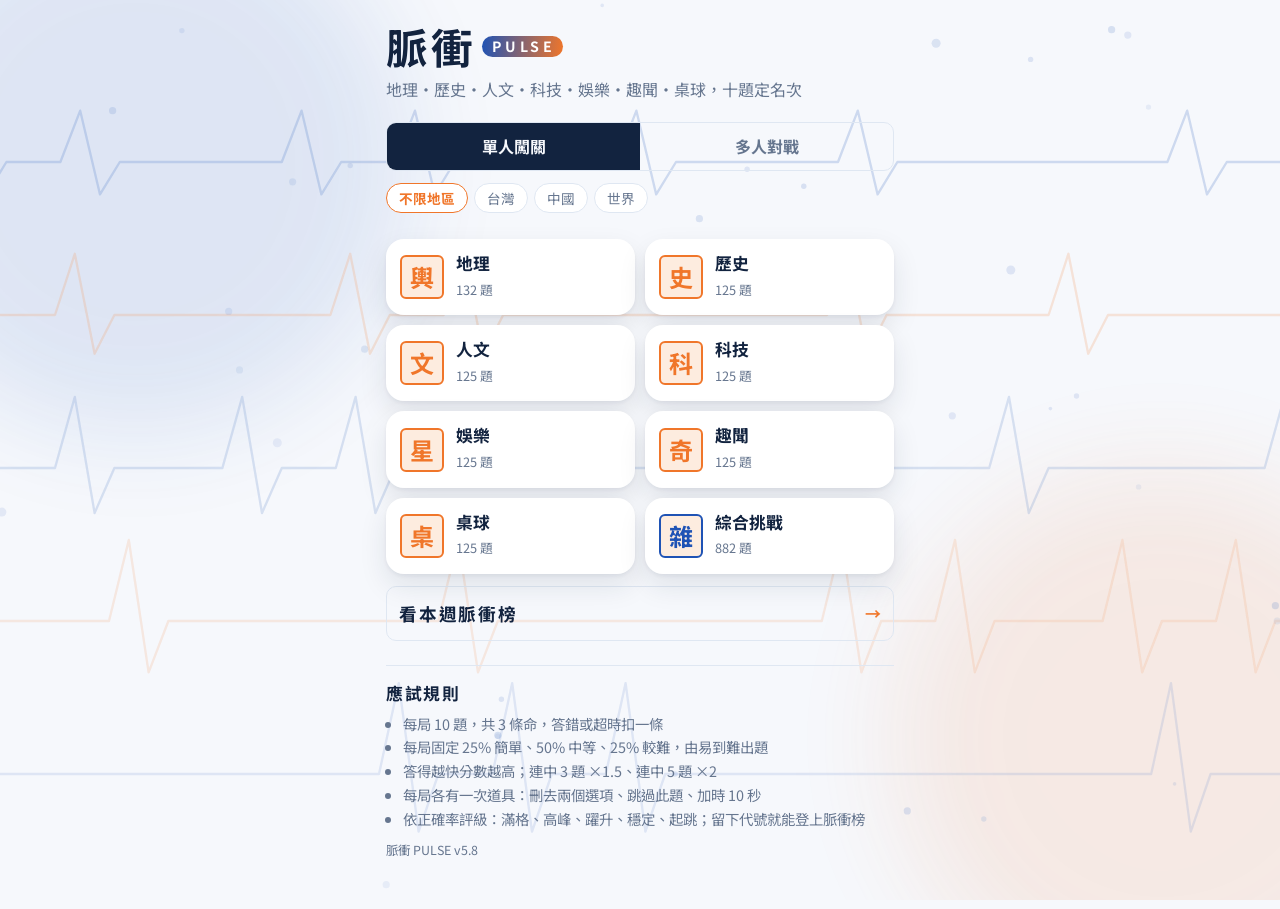
==== commit a2a18f9c: "更新脈衝 PULSE" ====
--- a/docs/index.html
+++ b/docs/index.html
@@ -234,6 +234,7 @@
 .joinacts{justify-content:center;flex-wrap:wrap}
 .joinacts .btn{flex:none;padding:8px 16px;font-size:.92rem}
 .entryline{margin-top:10px;padding-top:8px;border-top:1px dashed var(--line)}
+.placed.warnnote{border-color:var(--cinnabar);background:var(--cinnabar-soft)}
 .roster h2{font-family:var(--display);margin:0 0 10px;font-size:1.3rem;letter-spacing:.08em}
 .roster h2 span{font-family:var(--mono);color:var(--cinnabar)}
 .chipset{display:flex;flex-wrap:wrap;gap:8px}
@@ -646,7 +647,7 @@
       <li>答得越快分數越高；連中 3 題 ×1.5、連中 5 題 ×2</li>
       <li>每局各有一次道具：刪去兩個選項、跳過此題、加時 10 秒</li>
       <li>依正確率評級：滿格、高峰、躍升、穩定、起跳；留下代號就能登上脈衝榜</li>
-    </ul><p class="sub" style="font-size:.78rem;margin-top:10px">脈衝 PULSE v5.7</p></div></div>
+    </ul><p class="sub" style="font-size:.78rem;margin-top:10px">脈衝 PULSE v5.8</p></div></div>
     <div id="multi" class="mp-panel" ${mode === 'multi' ? '' : 'hidden'}>${LOCAL ? `
       <div class="mp-card"><h3>多人對戰</h3><p>多人同場搶答需要執行 Python 伺服器版（app.py），這個單機版只能單人闖關。</p></div>` : `
       <form class="mp-card" id="joinf"><h3>加入考坊</h3><p>輸入主持人畫面上的四位數房號</p>
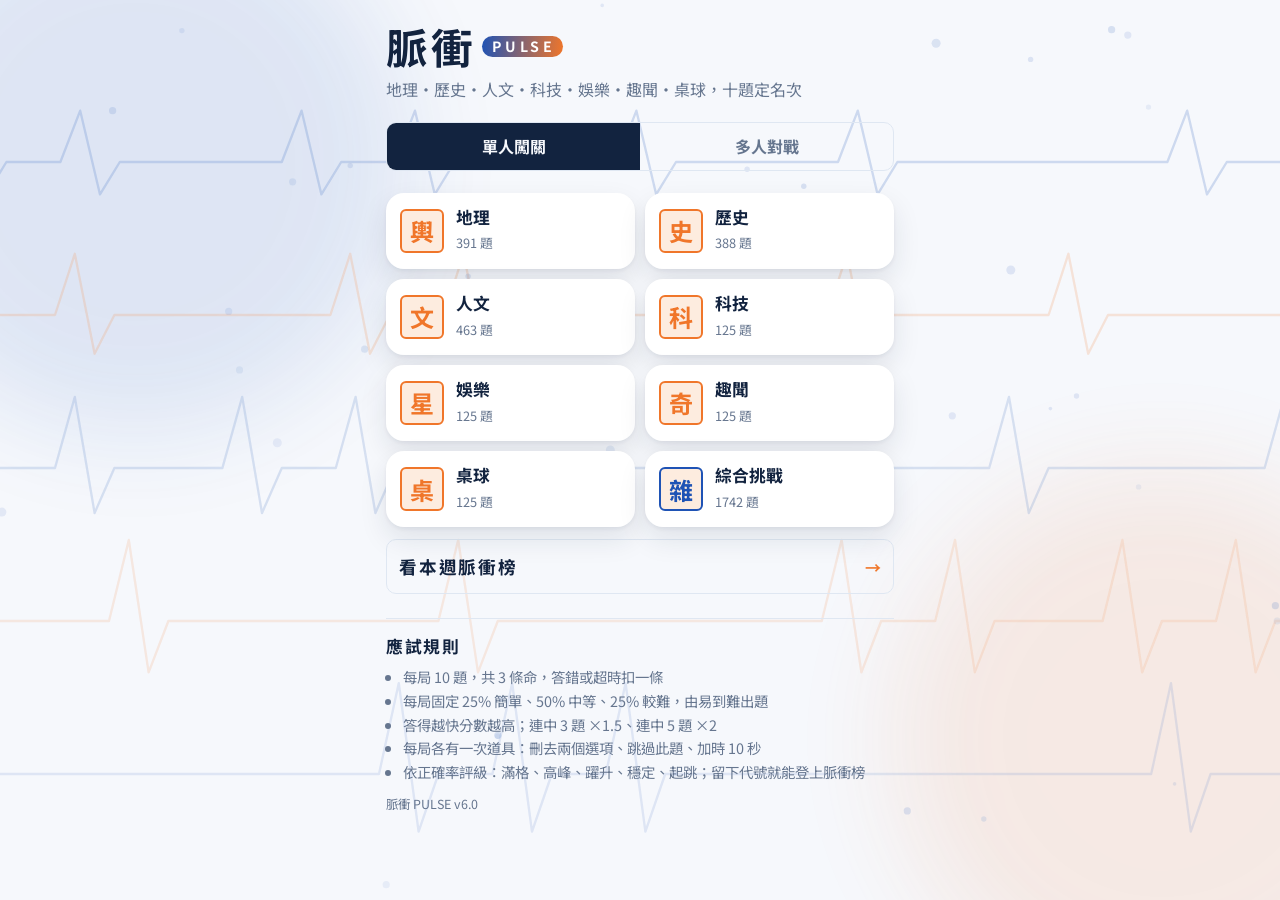
==== commit 50337173: "更新脈衝 PULSE" ====
--- a/docs/index.html
+++ b/docs/index.html
@@ -235,6 +235,9 @@
 .joinacts .btn{flex:none;padding:8px 16px;font-size:.92rem}
 .entryline{margin-top:10px;padding-top:8px;border-top:1px dashed var(--line)}
 .placed.warnnote{border-color:var(--cinnabar);background:var(--cinnabar-soft)}
+.btn.ghost.abort{color:var(--cinnabar);border-color:var(--cinnabar)}
+.btn.ghost.abort:hover{background:var(--cinnabar);color:#fff}
+.pill.notice{background:var(--cinnabar-soft);color:var(--cinnabar);margin:10px auto;display:inline-block}
 .roster h2{font-family:var(--display);margin:0 0 10px;font-size:1.3rem;letter-spacing:.08em}
 .roster h2 span{font-family:var(--mono);color:var(--cinnabar)}
 .chipset{display:flex;flex-wrap:wrap;gap:8px}
@@ -443,8 +446,8 @@
 body[data-topic="python"]{--art:url("[data-uri]");--pattern-opacity:0.55}
 body[data-topic="vba"]{--art:url("[data-uri]");--pattern-opacity:0.5}
 </style>
-<script>window.EMBEDDED_BANK = {"geo": [{"id": "tw-005", "category": "地理", "difficulty": 1, "type": "choice", "question": "台灣最高的山是哪一座？", "options": ["雪山", "合歡山", "阿里山", "玉山"], "answer": 3, "explanation": "玉山主峰海拔約 3,952 公尺，是台灣第一高峰。", "fun_fact": "玉山比日本富士山（約 3,776 公尺）還高。", "topic": "geo", "region": "台灣"}, {"id": "tw-006", "category": "地理", "difficulty": 1, "type": "choice", "question": "台灣最長的河流是？", "options": ["淡水河", "大甲溪", "高屏溪", "濁水溪"], "answer": 3, "explanation": "濁水溪全長約 186 公里，是台灣最長的河流。", "fun_fact": "因為上游帶來大量泥沙讓河水混濁，所以叫「濁水」。", "topic": "geo", "region": "台灣"}, {"id": "tw-007", "category": "地理", "difficulty": 1, "type": "choice", "question": "日月潭位在哪一個縣？", "options": ["台中市", "嘉義縣", "南投縣", "花蓮縣"], "answer": 2, "explanation": "日月潭位於南投縣魚池鄉。", "fun_fact": "湖中的拉魯島是邵族的祖靈聖地。", "topic": "geo", "region": "台灣"}, {"id": "tw-008", "category": "地理", "difficulty": 2, "type": "choice", "question": "台灣位於哪兩個板塊的交界，所以地震特別多？", "options": ["太平洋板塊與北美板塊", "菲律賓海板塊與太平洋板塊", "歐亞板塊與菲律賓海板塊", "印澳板塊與歐亞板塊"], "answer": 2, "explanation": "台灣位於歐亞板塊與菲律賓海板塊的交界處。", "fun_fact": "板塊擠壓也是台灣高山林立的原因。", "topic": "geo", "region": "台灣"}, {"id": "tw-009", "category": "地理", "difficulty": 2, "type": "choice", "question": "下列哪個縣市設有「北回歸線標誌」？", "options": ["嘉義縣", "屏東縣", "台南市", "宜蘭縣"], "answer": 0, "explanation": "北回歸線通過嘉義與花蓮，兩地都設有標誌。", "fun_fact": "北回歸線會因地球自轉軸的變化而緩慢移動，所以嘉義的標誌蓋過好幾代。", "topic": "geo", "region": "台灣"}, {"id": "tw-010", "category": "地理", "difficulty": 2, "type": "choice", "question": "太魯閣峽谷主要是由哪一條溪切割形成的？", "options": ["卑南溪", "蘭陽溪", "立霧溪", "秀姑巒溪"], "answer": 2, "explanation": "立霧溪長期切割大理石岩層，形成太魯閣峽谷。", "fun_fact": "太魯閣的大理石峭壁有些高達數百公尺。", "topic": "geo", "region": "台灣"}, {"id": "tw-016", "category": "地理", "difficulty": 2, "type": "choice", "question": "台北 101 曾經是世界最高的大樓。", "options": ["對", "錯"], "answer": 0, "explanation": "台北 101 在 2004 到 2010 年間是世界最高建築，後來被杜拜的哈里發塔超越。", "fun_fact": "大樓裡有一顆巨大的「風阻尼器」，用來減少颱風和地震時的晃動。", "topic": "geo", "region": "台灣"}, {"id": "tw-027", "category": "地理", "difficulty": 2, "type": "choice", "question": "澎湖群島的島嶼，大多是由哪一種岩石構成的？", "options": ["石灰岩", "花崗岩", "玄武岩", "大理石"], "answer": 2, "explanation": "澎湖群島多由火山熔岩冷卻形成的玄武岩構成，常可見整齊的柱狀節理。", "fun_fact": "七美著名的「雙心石滬」，就是先民用玄武岩和咾咕石堆成的捕魚陷阱。", "topic": "geo", "region": "台灣"}, {"id": "tw-028", "category": "地理", "difficulty": 2, "type": "choice", "question": "台灣第一座成立的國家公園是？", "options": ["太魯閣國家公園", "墾丁國家公園", "玉山國家公園", "陽明山國家公園"], "answer": 1, "explanation": "墾丁國家公園於 1984 年成立，是台灣第一座國家公園。", "fun_fact": "每年秋天國慶日前後，大批灰面鵟鷹會飛過墾丁，因此被暱稱為「國慶鳥」。", "topic": "geo", "region": "台灣"}, {"id": "tw-029", "category": "地理", "difficulty": 2, "type": "choice", "question": "在台北陽明山的小油坑，可以看到噴氣孔和硫磺結晶，這是因為當地屬於？", "options": ["石灰岩洞穴", "珊瑚礁海岸", "大屯火山群", "泥火山地形"], "answer": 2, "explanation": "陽明山一帶屬於大屯火山群，地底仍有熱源，才會有噴氣孔、硫磺和溫泉。", "fun_fact": "大屯火山群中的七星山海拔約 1,120 公尺，是台北市的最高峰。", "topic": "geo", "region": "台灣"}, {"id": "tw-030", "category": "地理", "difficulty": 2, "type": "choice", "question": "台灣南部的「泥火山」會噴出滾燙的岩漿。", "options": ["對", "錯"], "answer": 1, "explanation": "泥火山噴出的是泥漿，是地下天然氣帶著泥水冒出地表形成的，溫度通常和常溫差不多，並不是岩漿。", "fun_fact": "高雄燕巢的烏山頂泥火山已被劃設為自然保留區，泥漿堆成的小錐丘很像迷你火山。", "topic": "geo", "region": "台灣"}, {"id": "tw-031", "category": "地理", "difficulty": 3, "type": "choice", "question": "新北野柳地質公園的著名岩石「女王頭」，屬於哪一種地形？", "options": ["蕈狀岩", "沙丘", "海蝕洞", "鐘乳石"], "answer": 0, "explanation": "女王頭是海岸岩石經海水與風化侵蝕後，形成上粗下細、像香菇一樣的蕈狀岩。", "fun_fact": "女王頭的「脖子」因侵蝕越來越細，未來可能會斷裂，所以園區也做了仿製的女王頭。", "topic": "geo", "region": "台灣"}, {"id": "tw-032", "category": "地理", "difficulty": 1, "type": "choice", "question": "台灣冬天吹東北季風時，哪一帶最容易下雨？", "options": ["嘉義、雲林一帶", "台中、彰化一帶", "台南、高雄一帶", "基隆、宜蘭一帶"], "answer": 3, "explanation": "東北季風帶著海上的水氣吹向台灣東北部，遇到山地抬升就容易降雨，基隆、宜蘭首當其衝。", "fun_fact": "基隆因為雨下得多，有「雨港」之稱。", "topic": "geo", "region": "台灣"}, {"id": "tw-033", "category": "地理", "difficulty": 2, "type": "choice", "question": "以「麻豆文旦」聞名的麻豆，位於哪個縣市？", "options": ["宜蘭縣", "台中市", "屏東縣", "台南市"], "answer": 3, "explanation": "麻豆是台南市的一個區，種植文旦的歷史悠久，是著名的文旦產地。", "fun_fact": "中秋節吃柚子的習俗，一說是因為「柚」和「佑」同音，有保佑平安的意思。", "topic": "geo", "region": "台灣"}, {"id": "tw-034", "category": "地理", "difficulty": 1, "type": "choice", "question": "每年春夏之交舉辦「黑鮪魚文化觀光季」而聞名的漁港是？", "options": ["屏東東港", "宜蘭南方澳", "基隆八斗子", "嘉義布袋"], "answer": 0, "explanation": "屏東東港是台灣黑鮪魚的主要卸貨港，黑鮪魚季已成為當地的招牌活動。", "fun_fact": "東港有「三寶」：黑鮪魚、櫻花蝦和油魚子。", "topic": "geo", "region": "台灣"}, {"id": "tw-035", "category": "地理", "difficulty": 1, "type": "choice", "question": "台灣本島的形狀常被比喻成哪一種作物？", "options": ["蕃薯", "香蕉", "玉米", "芒果"], "answer": 0, "explanation": "台灣本島南北狹長、中間略寬，外形很像一條蕃薯。", "fun_fact": "也因為這樣，許多台灣人會以「蕃薯仔」自稱。", "topic": "geo", "region": "台灣"}, {"id": "tw-036", "category": "地理", "difficulty": 3, "type": "choice", "question": "台灣本島的最東端是哪裡？", "options": ["鵝鑾鼻", "貓鼻頭", "富貴角", "三貂角"], "answer": 3, "explanation": "三貂角位於新北市貢寮區，是台灣本島最東的地點；富貴角在最北端，鵝鑾鼻與貓鼻頭則在南端。", "fun_fact": "「三貂」這個名字，源自 17 世紀西班牙人為它取的名字「Santiago」。", "topic": "geo", "region": "台灣"}, {"id": "tw-037", "category": "地理", "difficulty": 1, "type": "order", "question": "請依地理位置由北到南排出這些縣市：", "options": ["屏東縣", "雲林縣", "桃園市", "苗栗縣"], "answer": [2, 3, 1, 0], "explanation": "由北到南依序是桃園市、苗栗縣、雲林縣、屏東縣。", "fun_fact": "", "topic": "geo", "region": "台灣"}, {"id": "tw-038", "category": "地理", "difficulty": 2, "type": "choice", "question": "花東縱谷夾在哪兩座山脈之間？", "options": ["玉山山脈與阿里山山脈", "中央山脈與海岸山脈", "雪山山脈與中央山脈", "海岸山脈與雪山山脈"], "answer": 1, "explanation": "花東縱谷西側是中央山脈、東側是海岸山脈，從花蓮一路延伸到台東。", "fun_fact": "有名的池上米和關山米，就產自花東縱谷南段。", "topic": "geo", "region": "台灣"}, {"id": "tw-052", "category": "地理", "difficulty": 1, "type": "choice", "question": "金門最有名、常被當成伴手禮的特產酒是哪一種？", "options": ["小米酒", "梅酒", "紹興酒", "高粱酒"], "answer": 3, "explanation": "金門土地貧瘠、氣候乾燥，適合種植耐旱的高粱，當地酒廠釀造的高粱酒因此成為金門代表特產。", "fun_fact": "金門另一項知名特產「金門菜刀」，傳統上是用過去戰爭留下的砲彈鋼材打造的。", "topic": "geo", "region": "台灣"}, {"id": "tw-053", "category": "地理", "difficulty": 1, "type": "choice", "question": "以山城老街、階梯與茶樓聞名的「九份」，位在哪個縣市？", "options": ["宜蘭縣", "基隆市", "台北市", "新北市"], "answer": 3, "explanation": "九份位於新北市瑞芳區，早年因採金而繁榮，現在是熱門的山城老街。", "fun_fact": "相傳早年這裡只有九戶人家，對外採買時總是要「九份」，地名因此而來。", "topic": "geo", "region": "台灣"}, {"id": "tw-054", "category": "地理", "difficulty": 1, "type": "choice", "question": "每年春夏在馬祖海邊出現、會發出藍光的「藍眼淚」，主要是由什麼造成的？", "options": ["夜光蟲等會發光的浮游生物", "月光照在海面上的反光", "成群的螢火蟲", "海底火山噴出的氣體"], "answer": 0, "explanation": "藍眼淚主要是一種叫「夜光蟲」的渦鞭毛藻，受到海浪拍打等刺激時會發出藍光，4到6月是最容易看到的季節。", "fun_fact": "春夏閩江進入洪水期，把大量營養鹽帶進馬祖海域，浮游生物跟著大量繁殖，藍眼淚也就特別多。", "topic": "geo", "region": "台灣"}, {"id": "tw-055", "category": "地理", "difficulty": 1, "type": "choice", "question": "綠島的「朝日溫泉」有什麼特別之處？", "options": ["位在海拔三千公尺的高山上", "是水溫很低的冷泉", "是黑色的泥漿溫泉", "是罕見的海底（鹹水）溫泉"], "answer": 3, "explanation": "朝日溫泉的泉水從海邊的礁岩湧出，帶有海水的鹹味，是全世界少見的海底溫泉。", "fun_fact": "朝日溫泉面向太平洋，許多遊客會一大早去泡湯，邊泡邊看日出。", "topic": "geo", "region": "台灣"}, {"id": "tw-056", "category": "地理", "difficulty": 1, "type": "choice", "question": "有一座八個拱形相連的跨海步橋、傳說有三位仙人登臨過的「三仙台」，位在哪個縣？", "options": ["宜蘭縣", "屏東縣", "花蓮縣", "台東縣"], "answer": 3, "explanation": "三仙台位於台東縣成功鎮，屬於東部海岸國家風景區，由離岸小島與珊瑚礁海岸構成，跨海步橋長近400公尺。", "fun_fact": "相傳呂洞賓、李鐵拐、何仙姑曾在島上的三塊巨石停留，「三仙台」因此得名。", "topic": "geo", "region": "台灣"}, {"id": "tw-057", "category": "地理", "difficulty": 2, "type": "choice", "question": "蘭嶼在改名之前，常被稱為什麼？", "options": ["紅頭嶼", "琉球嶼", "雞籠嶼", "火燒島"], "answer": 0, "explanation": "蘭嶼舊稱「紅頭嶼」，1947年因為島上盛產蝴蝶蘭而改名為蘭嶼。火燒島是綠島的舊稱，雞籠嶼是基隆嶼的舊稱，琉球嶼則是小琉球的正式名稱。", "fun_fact": "島上的達悟族稱蘭嶼為「Ponso no Tao」，意思是「人之島」。", "topic": "geo", "region": "台灣"}, {"id": "tw-058", "category": "地理", "difficulty": 2, "type": "choice", "question": "宜蘭外海的龜山島，是怎麼形成的？", "options": ["河川泥沙沖積而成", "冰河搬運岩石堆成", "火山活動形成的火山島", "珊瑚礁慢慢堆積而成"], "answer": 2, "explanation": "龜山島是火山島，經定年研究發現，它在過去約7000年內至少發生過四次火山活動，因此被列為台灣的活火山之一，也是台灣最年輕的火山島。", "fun_fact": "龜山島「龜首」附近海底有溫泉湧出，與海水混合後變成乳白色，被稱為「牛奶海」。", "topic": "geo", "region": "台灣"}, {"id": "tw-059", "category": "地理", "difficulty": 2, "type": "choice", "question": "台灣公路的最高點「武嶺」（海拔約3275公尺），位在哪一條公路上？", "options": ["台8線（中橫主線）", "台20線（南橫公路）", "台18線（阿里山公路）", "台14甲線（合歡山公路）"], "answer": 3, "explanation": "武嶺位於台14甲線上，是合歡山一帶的熱門景點，海拔約3275公尺，也是台灣公路的最高點。", "fun_fact": "冬天寒流來時，武嶺一帶常會下雪，吸引許多人上山賞雪。", "topic": "geo", "region": "台灣"}, {"id": "tw-060", "category": "地理", "difficulty": 2, "type": "choice", "question": "以高聳海崖直落太平洋聞名的「清水斷崖」，位在哪一條公路沿線？", "options": ["北部濱海公路", "中部橫貫公路", "蘇花公路", "南迴公路"], "answer": 2, "explanation": "清水斷崖位於花蓮縣和平與崇德之間，蘇花公路沿著斷崖修築，是蘇花公路最壯觀的一段。", "fun_fact": "清水斷崖的山壁以接近90度的角度緊臨太平洋，被譽為台灣八大景之一。", "topic": "geo", "region": "台灣"}, {"id": "tw-061", "category": "地理", "difficulty": 2, "type": "choice", "question": "嘉義的「奮起湖」以鐵路便當聞名，地名裡的「湖」是什麼意思？", "options": ["一座溫泉池", "一座高山湖泊", "一座人工水庫", "四周環山的低窪山坳地"], "answer": 3, "explanation": "奮起湖位於嘉義縣竹崎鄉、阿里山森林鐵路沿線，三面環山、中間低平，形狀像畚箕，舊稱「畚箕湖」。台語把山坳地稱為「湖」，當地其實沒有湖。", "fun_fact": "奮起湖海拔約1400公尺，過去是阿里山森林鐵路的重要中途站，旅客常在這裡買便當，「奮起湖便當」因此出名。", "topic": "geo", "region": "台灣"}, {"id": "tw-062", "category": "地理", "difficulty": 2, "type": "choice", "question": "新竹的舊地名是什麼？", "options": ["艋舺", "竹塹", "打狗", "諸羅"], "answer": 1, "explanation": "新竹舊稱「竹塹」，一般認為與當地道卡斯族的「竹塹社」有關；1875年設新竹縣，取「新的竹塹」之意。諸羅是嘉義，打狗是高雄，艋舺是台北萬華。", "fun_fact": "新竹因為秋冬東北季風特別強，有「風城」的稱號，強風也很適合製作米粉和柿餅。", "topic": "geo", "region": "台灣"}, {"id": "tw-063", "category": "地理", "difficulty": 2, "type": "choice", "question": "以少見的「泥漿溫泉」聞名的關子嶺溫泉，位在哪個縣市？", "options": ["台東縣", "台南市", "宜蘭縣", "新北市"], "answer": 1, "explanation": "關子嶺溫泉位於台南市白河區，泉水含有泥質，是台灣少見的泥漿溫泉，與北投、陽明山、四重溪並稱台灣四大溫泉。", "fun_fact": "關子嶺附近還有「水火同源」奇景：天然氣從岩縫冒出燃燒，旁邊同時有泉水流出。", "topic": "geo", "region": "台灣"}, {"id": "tw-064", "category": "地理", "difficulty": 3, "type": "choice", "question": "「南迴鐵路」的西端起點，是屏東縣的哪一個車站？", "options": ["潮州", "東港", "枋寮", "恆春"], "answer": 2, "explanation": "南迴鐵路從屏東枋寮到台東，全長約98公里，穿越中央山脈南段，1991年完工、隔年開始營運。潮州屬於屏東線，恆春和東港目前都沒有台鐵車站。", "fun_fact": "南迴鐵路通車後，台灣的環島鐵路網終於完整接起來。", "topic": "geo", "region": "台灣"}, {"id": "tw-065", "category": "地理", "difficulty": 3, "type": "choice", "question": "下列哪一座山「不」屬於「台灣五岳」？", "options": ["北大武山", "南湖大山", "秀姑巒山", "合歡山"], "answer": 3, "explanation": "台灣五岳是玉山、雪山、秀姑巒山、南湖大山和北大武山。合歡山雖然也是百岳，但不在五岳之列。", "fun_fact": "合歡山主峰離公路很近，常被當成入門百岳，是許多人第一次登上三千公尺高山的地方。", "topic": "geo", "region": "台灣"}, {"id": "tw-066", "category": "地理", "difficulty": 3, "type": "choice", "question": "下列哪一條河川「不是」淡水河的支流？", "options": ["新店溪", "基隆河", "大漢溪", "頭前溪"], "answer": 3, "explanation": "淡水河的三大支流是基隆河、新店溪和大漢溪；頭前溪則是新竹地區自己的河川，直接流入台灣海峽。", "fun_fact": "大漢溪和新店溪在台北萬華、板橋一帶匯流後才稱為淡水河，最後在淡水、八里之間出海。", "topic": "geo", "region": "台灣"}, {"id": "tw-067", "category": "地理", "difficulty": 3, "type": "choice", "question": "又稱「膨風茶」的東方美人茶，獨特的蜜香是因為茶芽被哪一種小昆蟲叮咬過？", "options": ["小綠葉蟬", "蜜蜂", "蠶", "螞蟻"], "answer": 0, "explanation": "東方美人茶的幼嫩茶芽經小綠葉蟬刺吸（俗稱「著涎」），再經加工後產生特殊的蜜香與熟果香。主要產於新竹北埔、峨眉及苗栗一帶。", "fun_fact": "相傳早年茶農把被蟲咬過的茶拿去賣，竟賣到好價錢，說出來被鄉親笑是「膨風」（吹牛），「膨風茶」的名字就這樣傳開了。", "topic": "geo", "region": "台灣"}, {"id": "tw-068", "category": "地理", "difficulty": 1, "type": "choice", "question": "台灣的梅雨季大約在每年五、六月，常帶來連續多日的降雨。", "options": ["對", "錯"], "answer": 0, "explanation": "每年五、六月，梅雨鋒面常在台灣附近徘徊，帶來連日降雨，是台灣重要的水資源來源之一。", "fun_fact": "「梅雨」的名稱，一般認為和這段時間正好是梅子成熟的季節有關。", "topic": "geo", "region": "台灣"}, {"id": "tw-069", "category": "地理", "difficulty": 2, "type": "choice", "question": "日月潭的湖面自古以來就是現在這麼大，從來沒有經過人工改造。", "options": ["對", "錯"], "answer": 1, "explanation": "日治時期興建日月潭水力發電工程，從濁水溪引水進入日月潭，使水位增高約18公尺，湖面積也大幅擴大，1934年完工。", "fun_fact": "濁水溪本來並不流進日月潭，是從武界壩取水，經過全長約15公里的引水道把溪水送進來的。", "topic": "geo", "region": "台灣"}, {"id": "tw-070", "category": "地理", "difficulty": 2, "type": "order", "question": "請依地理位置由北到南，排出下列離島：", "options": ["金門", "澎湖", "蘭嶼", "馬祖"], "answer": [3, 0, 1, 2], "explanation": "馬祖位在最北邊，靠近福建閩江口；金門靠近廈門；澎湖位在台灣海峽中；蘭嶼則在台東外海，最南。", "fun_fact": "金門和馬祖都很靠近中國大陸沿岸，從金門岸邊就能看到對岸廈門的高樓。", "topic": "geo", "region": "台灣"}, {"id": "tw-071", "category": "地理", "difficulty": 3, "type": "order", "question": "請依海拔由高到低，排出下列山峰：", "options": ["秀姑巒山", "玉山", "雪山", "合歡山主峰"], "answer": [1, 2, 0, 3], "explanation": "玉山約3952公尺，雪山約3886公尺，秀姑巒山約3825公尺，合歡山主峰約3417公尺。", "fun_fact": "秀姑巒山是中央山脈的最高峰，也是「台灣五岳」之一。", "topic": "geo", "region": "台灣"}, {"id": "tw-072", "topic": "geo", "category": "地理", "difficulty": 1, "type": "choice", "question": "台灣面積最大的縣市是哪一個？", "options": ["台東縣", "南投縣", "屏東縣", "花蓮縣"], "answer": 3, "explanation": "花蓮縣面積約 4,629 平方公里，是台灣面積最大的縣市；台東縣居次。", "fun_fact": "花蓮縣南北狹長約 140 公里，開車從最北到最南要走上大半天。", "region": "台灣"}, {"id": "tw-073", "topic": "geo", "category": "地理", "difficulty": 1, "type": "choice", "question": "台灣本島唯一沒有海岸線、完全不靠海的縣市是？", "options": ["南投縣", "嘉義縣", "苗栗縣", "雲林縣"], "answer": 0, "explanation": "南投縣位居台灣中央，四周被台中、彰化、雲林、嘉義、花蓮等縣市包圍，沒有任何一段海岸線。", "fun_fact": "台灣地理中心碑就設在南投縣埔里鎮，所以南投也自稱「台灣的心臟」。", "region": "台灣"}, {"id": "tw-074", "topic": "geo", "category": "地理", "difficulty": 1, "type": "choice", "question": "台灣面積最大的平原是哪一個？", "options": ["蘭陽平原", "屏東平原", "嘉南平原", "花東縱谷"], "answer": 2, "explanation": "嘉南平原橫跨雲林、嘉義、台南一帶，是台灣面積最大的平原，也是最重要的農業區。", "fun_fact": "日治時期完成的嘉南大圳與烏山頭水庫，讓這片平原從看天田變成大糧倉。", "region": "台灣"}, {"id": "tw-075", "topic": "geo", "category": "地理", "difficulty": 1, "type": "choice", "question": "國道五號的雪山隧道，連接了哪兩個縣市？", "options": ["基隆市與宜蘭縣", "新北市與宜蘭縣", "新北市與桃園市", "台北市與新北市"], "answer": 1, "explanation": "雪山隧道西端在新北市坪林，東端在宜蘭縣頭城，把台北到宜蘭的車程大幅縮短。", "fun_fact": "雪山隧道全長約 12.9 公里，開通時是當時東南亞最長的公路隧道。", "region": "台灣"}, {"id": "tw-076", "topic": "geo", "category": "地理", "difficulty": 1, "type": "choice", "question": "台灣夏天常說的「西北雨」，指的是什麼樣的天氣？", "options": ["午後短時間的強烈雷陣雨", "從西北方吹來的乾冷強風", "梅雨鋒面帶來的連日降雨", "颱風外圍環流造成的降雨"], "answer": 0, "explanation": "西北雨是夏季午後強烈對流形成的雷陣雨，範圍小、來得急、下不久就放晴。", "fun_fact": "台語俗諺「西北雨落不過田埂」，就是在形容它下的範圍非常侷限。", "region": "台灣"}, {"id": "tw-077", "topic": "geo", "category": "地理", "difficulty": 3, "type": "choice", "question": "台灣流域面積最大的河川是哪一條？", "options": ["濁水溪", "淡水河", "曾文溪", "高屏溪"], "answer": 3, "explanation": "高屏溪流域面積約 3,257 平方公里，是台灣流域面積最大的河川；長度最長的則是濁水溪。", "fun_fact": "高屏溪舊名「下淡水溪」，為了不跟北部的淡水河混淆才改成現在的名字。", "region": "台灣"}, {"id": "tw-078", "topic": "geo", "category": "地理", "difficulty": 3, "type": "choice", "question": "台灣蓄水量最大的水庫是哪一座？", "options": ["石門水庫", "翡翠水庫", "曾文水庫", "德基水庫"], "answer": 2, "explanation": "曾文水庫位於台南與嘉義交界的曾文溪上游，總蓄水量居台灣之冠。", "fun_fact": "曾文水庫與烏山頭水庫串聯供水，一起撐起嘉南平原的灌溉用水。", "region": "台灣"}, {"id": "cn-011", "category": "地理", "difficulty": 1, "type": "choice", "question": "中國最長的河流是？", "options": ["珠江", "長江", "黃河", "黑龍江"], "answer": 1, "explanation": "長江全長約 6,300 公里。", "fun_fact": "長江是亞洲第一長河、世界第三長河。", "topic": "geo", "region": "中國"}, {"id": "cn-012", "category": "地理", "difficulty": 1, "type": "choice", "question": "在月球上用肉眼可以看到萬里長城。", "options": ["對", "錯"], "answer": 1, "explanation": "這是流傳很久的誤解。長城雖長但很窄，從月球上用肉眼看不到。", "fun_fact": "就連太空人在近地軌道上，也很難用肉眼分辨出長城。", "topic": "geo", "region": "中國"}, {"id": "cn-013", "category": "地理", "difficulty": 2, "type": "choice", "question": "世界最高峰聖母峰（珠穆朗瑪峰）位於中國與哪一國的邊界？", "options": ["印度", "巴基斯坦", "尼泊爾", "不丹"], "answer": 2, "explanation": "聖母峰位於中國與尼泊爾的邊界上。", "fun_fact": "2020 年兩國共同公布的最新高度是 8,848.86 公尺。", "topic": "geo", "region": "中國"}, {"id": "cn-014", "category": "地理", "difficulty": 2, "type": "choice", "question": "著名的兵馬俑位在哪一座城市？", "options": ["南京", "北京", "洛陽", "西安"], "answer": 3, "explanation": "兵馬俑位於陝西西安，屬於秦始皇陵的一部分。", "fun_fact": "兵馬俑是 1974 年農民挖井時意外發現的。", "topic": "geo", "region": "中國"}, {"id": "cn-015", "category": "地理", "difficulty": 2, "type": "choice", "question": "「桂林山水甲天下」的桂林位於哪個省級行政區？", "options": ["雲南", "湖南", "廣西", "貴州"], "answer": 2, "explanation": "桂林位於廣西壯族自治區。", "fun_fact": "桂林的奇峰是典型的喀斯特（石灰岩）地形。", "topic": "geo", "region": "中國"}, {"id": "cn-016", "category": "地理", "difficulty": 3, "type": "choice", "question": "中國面積最大的省級行政區是？", "options": ["青海", "西藏", "新疆", "內蒙古"], "answer": 2, "explanation": "新疆面積約 166 萬平方公里，是中國面積最大的省級行政區。", "fun_fact": "新疆的面積大約是台灣的 46 倍。", "topic": "geo", "region": "中國"}, {"id": "cn-029", "category": "地理", "difficulty": 2, "type": "choice", "question": "古代帝王舉行「封禪」大典，祭告天地的名山是？", "options": ["泰山", "華山", "黃山", "峨眉山"], "answer": 0, "explanation": "泰山被尊為五嶽之首，秦始皇、漢武帝等帝王都曾到泰山封禪。", "fun_fact": "泰山在 1987 年列入世界遺產，是自然與文化雙重遺產。", "topic": "geo", "region": "中國"}, {"id": "cn-030", "category": "地理", "difficulty": 2, "type": "choice", "question": "在中國大陸，簡稱「粵」的是哪一個省級地區？", "options": ["福建", "雲南", "廣東", "廣西"], "answer": 2, "explanation": "廣東簡稱「粵」，廣西是「桂」、福建是「閩」、雲南是「滇」。", "fun_fact": "「粵語」「粵菜」的「粵」就是指廣東。", "topic": "geo", "region": "中國"}, {"id": "cn-031", "category": "地理", "difficulty": 1, "type": "order", "question": "請將這些城市由北到南排列：", "options": ["北京", "哈爾濱", "上海", "廣州"], "answer": [1, 0, 2, 3], "explanation": "由北到南依序是 哈爾濱 → 北京 → 上海 → 廣州。", "fun_fact": "哈爾濱冬天的冰雕節很有名，被稱為「冰城」。", "topic": "geo", "region": "中國"}, {"id": "cn-032", "category": "地理", "difficulty": 3, "type": "choice", "question": "下列哪一個「不是」長江三峽之一？", "options": ["巫峽", "虎跳峽", "西陵峽", "瞿塘峽"], "answer": 1, "explanation": "長江三峽是瞿塘峽、巫峽、西陵峽；虎跳峽位於雲南的金沙江上。", "fun_fact": "虎跳峽得名自傳說中老虎曾踩著江心巨石一躍跳過峽谷。", "topic": "geo", "region": "中國"}, {"id": "cn-033", "category": "地理", "difficulty": 3, "type": "choice", "question": "《西遊記》中孫悟空借芭蕉扇的「火焰山」，真實存在於哪個地方？", "options": ["雲南大理", "甘肅敦煌", "新疆吐魯番", "西藏拉薩"], "answer": 2, "explanation": "火焰山位於新疆吐魯番盆地，紅色砂岩在烈日下宛如火焰。", "fun_fact": "吐魯番盆地夏季極為炎熱，盆地內的艾丁湖是中國陸地的最低點。", "topic": "geo", "region": "中國"}, {"id": "cn-034", "category": "地理", "difficulty": 2, "type": "choice", "question": "以壁畫和佛像聞名的「莫高窟」位於哪個省？", "options": ["陝西", "寧夏", "甘肅", "新疆"], "answer": 2, "explanation": "莫高窟位於甘肅敦煌，是絲路上的佛教藝術寶庫，1987 年列入世界遺產。", "fun_fact": "1900 年莫高窟發現了「藏經洞」，裡面藏有數萬件古代文書。", "topic": "geo", "region": "中國"}, {"id": "cn-035", "category": "地理", "difficulty": 1, "type": "choice", "question": "黃河的河水之所以呈現黃色，主要是因為流經哪個地形區？", "options": ["華北平原", "黃土高原", "青藏高原", "四川盆地"], "answer": 1, "explanation": "黃河中游流經土質鬆軟的黃土高原，大量泥沙被沖入河中而變黃。", "fun_fact": "因為泥沙淤積，黃河下游河床比兩岸地面還高，被稱為「地上河」。", "topic": "geo", "region": "中國"}, {"id": "cn-036", "category": "地理", "difficulty": 2, "type": "choice", "question": "黃山是「五嶽」之一。", "options": ["對", "錯"], "answer": 1, "explanation": "五嶽是東嶽泰山、西嶽華山、南嶽衡山、北嶽恆山、中嶽嵩山，黃山並不在其中。", "fun_fact": "相傳明代旅行家徐霞客讚嘆：「五嶽歸來不看山，黃山歸來不看嶽。」", "topic": "geo", "region": "中國"}, {"id": "cn-037", "category": "地理", "difficulty": 2, "type": "choice", "question": "因為四季氣候溫和，被稱為「春城」的是哪一座城市？", "options": ["成都", "昆明", "福州", "長春"], "answer": 1, "explanation": "雲南省會昆明位於高原，冬不嚴寒、夏不酷熱，四季如春。", "fun_fact": "名字有「春」的長春其實在東北，冬天非常寒冷。", "topic": "geo", "region": "中國"}, {"id": "cn-038", "category": "地理", "difficulty": 3, "type": "choice", "question": "被譽為「瓷都」的景德鎮位於哪個省？", "options": ["福建", "廣東", "浙江", "江西"], "answer": 3, "explanation": "景德鎮位於江西，自古以燒製瓷器聞名。", "fun_fact": "景德鎮的名字來自北宋宋真宗的年號「景德」。", "topic": "geo", "region": "中國"}, {"id": "cn-050", "category": "地理", "difficulty": 1, "type": "choice", "question": "城市依山而建、道路上上下下，被稱為「山城」的是哪一座城市？", "options": ["上海", "北京", "重慶", "天津"], "answer": 2, "explanation": "重慶位於長江與嘉陵江交會處，市區建在起伏的丘陵上，高低落差很大，所以有「山城」之稱。", "fun_fact": "重慶的輕軌2號線在李子壩站直接「穿過」一棟住宅大樓，列車從樓中呼嘯而過，成了熱門打卡景點；重慶也因多霧有「霧都」之稱。", "topic": "geo", "region": "中國"}, {"id": "cn-051", "category": "地理", "difficulty": 1, "type": "choice", "question": "以五彩湖泊和瀑布聞名的世界遺產「九寨溝」位於哪個省？", "options": ["四川", "雲南", "貴州", "青海"], "answer": 0, "explanation": "九寨溝位於四川省阿壩藏族羌族自治州，1992年列入世界自然遺產。", "fun_fact": "九寨溝的湖水因為富含碳酸鈣、又有藻類與水生植物，會呈現藍、綠、黃等不同顏色，當地人把這些湖泊稱為「海子」。", "topic": "geo", "region": "中國"}, {"id": "cn-052", "category": "地理", "difficulty": 1, "type": "choice", "question": "依山而建、外牆紅白相間的宮殿建築群「布達拉宮」位於哪座城市？", "options": ["林芝", "西寧", "日喀則", "拉薩"], "answer": 3, "explanation": "布達拉宮位於西藏拉薩市區的紅山上，1994年列入世界文化遺產。", "fun_fact": "人民幣50元紙鈔的背面圖案，就是布達拉宮。", "topic": "geo", "region": "中國"}, {"id": "cn-053", "category": "地理", "difficulty": 1, "type": "choice", "question": "平均海拔超過4,000公尺，被稱為「世界屋脊」的是哪一個高原？", "options": ["雲貴高原", "黃土高原", "青藏高原", "內蒙古高原"], "answer": 2, "explanation": "青藏高原是世界上平均海拔最高的高原，因此被稱為「世界屋脊」。", "fun_fact": "青藏高原是印度板塊向北擠壓歐亞板塊而隆起形成的，到現在仍在緩慢上升。", "topic": "geo", "region": "中國"}, {"id": "cn-054", "category": "地理", "difficulty": 2, "type": "choice", "question": "電影《阿凡達》中的懸浮山，據說靈感來自石柱林立的「張家界」，它位於哪個省？", "options": ["江西", "湖南", "湖北", "貴州"], "answer": 1, "explanation": "張家界位於湖南省西北部，所在的武陵源風景名勝區在1992年列入世界自然遺產。", "fun_fact": "《阿凡達》上映後，張家界在2010年把一根名為「南天一柱」的石柱改名為「阿凡達－哈利路亞山」。", "topic": "geo", "region": "中國"}, {"id": "cn-055", "category": "地理", "difficulty": 2, "type": "choice", "question": "以功夫聞名天下的「少林寺」，位於哪一座山？", "options": ["嵩山", "武當山", "峨眉山", "華山"], "answer": 0, "explanation": "少林寺位於河南省登封市的嵩山，嵩山就是五嶽中的「中嶽」。", "fun_fact": "少林寺所在的登封「天地之中」歷史建築群，在2010年列入世界文化遺產。武當山則是道教與武當派的聖地，兩者常被拿來相提並論。", "topic": "geo", "region": "中國"}, {"id": "cn-056", "category": "地理", "difficulty": 2, "type": "choice", "question": "「湖南」「湖北」兩個省名中的「湖」，指的是哪一座湖？", "options": ["洞庭湖", "太湖", "巢湖", "鄱陽湖"], "answer": 0, "explanation": "兩省大致以洞庭湖為界，洞庭湖以南是湖南，以北是湖北。", "fun_fact": "范仲淹〈岳陽樓記〉中「銜遠山，吞長江，浩浩湯湯」描寫的正是洞庭湖；岳陽樓就矗立在洞庭湖畔。", "topic": "geo", "region": "中國"}, {"id": "cn-057", "category": "地理", "difficulty": 2, "type": "choice", "question": "名列中國四大名園之一的「拙政園」位於哪座城市？", "options": ["杭州", "南京", "蘇州", "揚州"], "answer": 2, "explanation": "拙政園位於江蘇蘇州，與留園等蘇州古典園林在1997年列入世界文化遺產。", "fun_fact": "中國四大名園是蘇州的拙政園、留園，北京的頤和園，以及河北的承德避暑山莊，其中一半在蘇州。", "topic": "geo", "region": "中國"}, {"id": "cn-058", "category": "地理", "difficulty": 2, "type": "choice", "question": "連接青海西寧與西藏拉薩、被稱為「世界海拔最高鐵路」的是？", "options": ["京滬高鐵", "京廣鐵路", "青藏鐵路", "成昆鐵路"], "answer": 2, "explanation": "青藏鐵路全線在2006年通車，最高點唐古拉山口海拔約5,072公尺，是世界上海拔最高的鐵路。", "fun_fact": "因為高原空氣稀薄，青藏鐵路的旅客列車車廂設有供氧設備，座位旁還有吸氧的插孔。", "topic": "geo", "region": "中國"}, {"id": "cn-059", "category": "地理", "difficulty": 2, "type": "choice", "question": "以「一清二白三紅四綠五黃」形容的牛肉拉麵，是哪座城市的招牌美食？", "options": ["銀川", "太原", "西安", "蘭州"], "answer": 3, "explanation": "蘭州牛肉麵講究湯清、蘿蔔白、辣油紅、香菜蒜苗綠、麵條黃黃亮亮，因此有這句口訣。", "fun_fact": "蘭州牛肉麵是清湯系統，和台灣常見、湯頭濃郁的紅燒牛肉麵是完全不同的風格。", "topic": "geo", "region": "中國"}, {"id": "cn-060", "category": "地理", "difficulty": 2, "type": "choice", "question": "隔開海南島與廣東雷州半島的海峽是？", "options": ["渤海海峽", "瓊州海峽", "對馬海峽", "麻六甲海峽"], "answer": 1, "explanation": "瓊州海峽位於海南島北方，隔開海南島與廣東的雷州半島；海南省簡稱「瓊」，海峽也因此得名。", "fun_fact": "火車要去海南島，會整列開上渡輪「坐船」過瓊州海峽，上岸後再繼續行駛。", "topic": "geo", "region": "中國"}, {"id": "cn-061", "category": "地理", "difficulty": 3, "type": "choice", "question": "京杭大運河溝通了中國大陸東部五大水系，下列哪一條「不在」其中？", "options": ["錢塘江", "淮河", "珠江", "海河"], "answer": 2, "explanation": "京杭大運河北起北京、南到杭州，由北而南連接海河、黃河、淮河、長江、錢塘江五大水系；珠江在華南，並不在運河沿線。", "fun_fact": "京杭大運河全長將近1,800公里，是世界上最長的古代人工運河，2014年以「中國大運河」之名列入世界文化遺產。", "topic": "geo", "region": "中國"}, {"id": "cn-062", "category": "地理", "difficulty": 3, "type": "choice", "question": "中國大陸最大的沙漠「塔克拉瑪干沙漠」，位於哪一個盆地？", "options": ["四川盆地", "塔里木盆地", "柴達木盆地", "準噶爾盆地"], "answer": 1, "explanation": "塔克拉瑪干沙漠位於新疆南部的塔里木盆地中央，是中國大陸面積最大的沙漠。", "fun_fact": "它有「死亡之海」的稱號；2022年環繞整座沙漠的鐵路環線全部接通，成為世界第一條環沙漠鐵路。", "topic": "geo", "region": "中國"}, {"id": "cn-063", "category": "地理", "difficulty": 3, "type": "choice", "question": "被譽為烏龍茶名品的武夷岩茶「大紅袍」，產自哪一座山？", "options": ["黃山", "峨眉山", "廬山", "武夷山"], "answer": 3, "explanation": "大紅袍產自福建的武夷山，是武夷岩茶的代表。武夷山在1999年列入世界文化與自然雙重遺產。", "fun_fact": "武夷山九龍窠的岩壁上有幾株大紅袍「母樹」，被當成國寶保護，已經停止採摘。黃山、廬山也產名茶，分別是黃山毛峰和廬山雲霧茶。", "topic": "geo", "region": "中國"}, {"id": "cn-064", "category": "地理", "difficulty": 3, "type": "choice", "question": "長江和黃河的發源地，都位於哪一個省級行政區？", "options": ["四川", "甘肅", "西藏", "青海"], "answer": 3, "explanation": "長江與黃河都發源於青海省，當地和瀾滄江的源頭合稱「三江源」。", "fun_fact": "三江源地區被稱為「中華水塔」，長江的源頭在唐古拉山脈的各拉丹冬雪山一帶，黃河則發源於巴顏喀拉山北麓。", "topic": "geo", "region": "中國"}, {"id": "cn-065", "category": "地理", "difficulty": 2, "type": "choice", "question": "長江和黃河最後都流入同一片海。", "options": ["對", "錯"], "answer": 1, "explanation": "錯。長江在上海附近注入東海，黃河則在山東東營一帶注入渤海。", "fun_fact": "黃河每年挾帶大量泥沙入海，河口的陸地會不斷向海中延伸，東營一帶因此不斷「長出」新的土地。", "topic": "geo", "region": "中國"}, {"id": "cn-066", "category": "地理", "difficulty": 1, "type": "order", "question": "請將這些城市由西到東排列：", "options": ["成都", "武漢", "上海", "烏魯木齊"], "answer": [3, 0, 1, 2], "explanation": "烏魯木齊在新疆，位置最西；接著是四川成都、湖北武漢，最東邊是濱海的上海。", "fun_fact": "中國大陸官方統一使用北京時間，所以位置很西的烏魯木齊，夏天晚上10點左右天色可能還亮著。", "topic": "geo", "region": "中國"}, {"id": "cn-067", "category": "地理", "difficulty": 3, "type": "order", "question": "請將這些名山依主峰海拔由高到低排列：", "options": ["泰山", "峨眉山", "華山", "衡山"], "answer": [1, 2, 0, 3], "explanation": "峨眉山主峰萬佛頂約3,099公尺；西嶽華山約2,155公尺；東嶽泰山約1,500多公尺；南嶽衡山約1,300公尺。", "fun_fact": "峨眉山並不在五嶽之列，它是中國佛教四大名山之一，與五台山、普陀山、九華山齊名。", "topic": "geo", "region": "中國"}, {"id": "cn-068", "topic": "geo", "category": "地理", "difficulty": 1, "type": "choice", "question": "以「西湖」美景聞名、自古被譽為人間天堂的是哪一座城市？", "options": ["蘇州", "南京", "杭州", "揚州"], "answer": 2, "explanation": "西湖位於浙江省杭州市，「上有天堂，下有蘇杭」的「杭」指的就是杭州。", "fun_fact": "西湖十景中的「斷橋殘雪」，因為《白蛇傳》的故事而特別有名。", "region": "中國"}, {"id": "cn-069", "topic": "geo", "category": "地理", "difficulty": 1, "type": "choice", "question": "上海的「母親河」，把市區分成浦東與浦西的河流是？", "options": ["蘇州河", "黃浦江", "錢塘江", "秦淮河"], "answer": 1, "explanation": "黃浦江貫穿上海市區，西岸是外灘所在的浦西，東岸是高樓林立的浦東。", "fun_fact": "黃浦江其實是長江的支流，最後在吳淞口注入長江。", "region": "中國"}, {"id": "cn-070", "topic": "geo", "category": "地理", "difficulty": 1, "type": "choice", "question": "每年冬天以「冰雪大世界」冰燈展聞名的中國城市是？", "options": ["齊齊哈爾", "烏魯木齊", "呼和浩特", "哈爾濱"], "answer": 3, "explanation": "哈爾濱位於黑龍江省，冬季嚴寒且結冰期長，每年舉辦大型冰雕、冰燈展覽。", "fun_fact": "哈爾濱因為歷史上受俄羅斯影響深，市區留有不少洋蔥圓頂的東正教式建築。", "region": "中國"}, {"id": "cn-071", "topic": "geo", "category": "地理", "difficulty": 1, "type": "choice", "question": "戰國時代李冰父子在四川主持興建的「都江堰」，屬於哪一類工程？", "options": ["水利灌溉工程", "軍事防禦城牆", "皇家陵墓建築", "南北運河河道"], "answer": 0, "explanation": "都江堰是分水、排沙、灌溉的水利工程，讓成都平原免於水患並成為「天府之國」。", "fun_fact": "都江堰完工至今兩千多年仍在運作，是世界上少數還在使用的古代水利工程。", "region": "中國"}, {"id": "cn-072", "topic": "geo", "category": "地理", "difficulty": 1, "type": "choice", "question": "下列哪一座城市「不是」中國大陸的直轄市？", "options": ["天津", "重慶", "廣州", "上海"], "answer": 2, "explanation": "中國大陸的直轄市是北京、天津、上海、重慶四座；廣州是廣東省的省會。", "fun_fact": "重慶是四個直轄市中最晚設立的，1997 年才從四川省分出來。", "region": "中國"}, {"id": "cn-073", "topic": "geo", "category": "地理", "difficulty": 3, "type": "choice", "question": "地理上常用的「秦嶺—淮河」一線，主要是哪一種分界？", "options": ["中國的北方與南方", "季風區與非季風區", "內流區與外流區", "高原區與平原區"], "answer": 0, "explanation": "秦嶺—淮河線大致對應年降水量 800 公釐與一月均溫 0℃ 等溫線，是傳統上南方與北方的分界。", "fun_fact": "這條線也大致分開了北方的小麥麵食區與南方的稻米飯食區。", "region": "中國"}, {"id": "wd-001", "category": "地理", "difficulty": 1, "type": "choice", "question": "世界上面積最大的國家是？", "options": ["俄羅斯", "加拿大", "中國", "美國"], "answer": 0, "explanation": "俄羅斯面積約 1,700 萬平方公里，是世界最大的國家。", "fun_fact": "俄羅斯橫跨 11 個時區。", "topic": "geo", "region": "世界"}, {"id": "wd-002", "category": "地理", "difficulty": 1, "type": "choice", "question": "世界上最大的海洋是？", "options": ["印度洋", "太平洋", "北冰洋", "大西洋"], "answer": 1, "explanation": "太平洋是面積最大的海洋。", "fun_fact": "太平洋的面積比地球上所有陸地加起來還大。", "topic": "geo", "region": "世界"}, {"id": "wd-003", "category": "地理", "difficulty": 1, "type": "choice", "question": "澳洲的首都是？", "options": ["坎培拉", "伯斯", "墨爾本", "雪梨"], "answer": 0, "explanation": "澳洲首都是坎培拉，不是很多人以為的雪梨。", "fun_fact": "坎培拉是為了平息雪梨和墨爾本爭當首都而特別規劃興建的城市。", "topic": "geo", "region": "世界"}, {"id": "wd-004", "category": "地理", "difficulty": 1, "type": "choice", "question": "世界上面積最小的國家是？", "options": ["梵蒂岡", "摩納哥", "新加坡", "列支敦斯登"], "answer": 0, "explanation": "梵蒂岡面積不到半平方公里。", "fun_fact": "梵蒂岡的國土被義大利首都羅馬整個包圍。", "topic": "geo", "region": "世界"}, {"id": "wd-005", "category": "地理", "difficulty": 2, "type": "choice", "question": "撒哈拉沙漠是世界上面積最大的沙漠。", "options": ["對", "錯"], "answer": 1, "explanation": "若依降水量來定義沙漠，南極洲才是世界最大的沙漠；撒哈拉是最大的「熱沙漠」。", "fun_fact": "沙漠的定義看的是雨量，而不是溫度或沙子。", "topic": "geo", "region": "世界"}, {"id": "wd-006", "category": "地理", "difficulty": 2, "type": "choice", "question": "古印加帝國的遺址「馬丘比丘」位於哪個國家？", "options": ["墨西哥", "巴西", "秘魯", "智利"], "answer": 2, "explanation": "馬丘比丘位於秘魯的安地斯山脈上。", "fun_fact": "直到 1911 年，它才被外界廣泛知道。", "topic": "geo", "region": "世界"}, {"id": "wd-007", "category": "地理", "difficulty": 2, "type": "choice", "question": "「盧比」是下列哪個國家的貨幣？", "options": ["泰國", "越南", "印度", "韓國"], "answer": 2, "explanation": "印度的貨幣是盧比。泰國是泰銖，越南是越南盾，韓國是韓元。", "fun_fact": "巴基斯坦、尼泊爾、斯里蘭卡的貨幣也叫盧比。", "topic": "geo", "region": "世界"}, {"id": "wd-016", "category": "地理", "difficulty": 1, "type": "choice", "question": "加拿大的首都是哪一座城市？", "options": ["多倫多", "溫哥華", "蒙特婁", "渥太華"], "answer": 3, "explanation": "加拿大的首都是渥太華，並不是人口最多的多倫多。", "fun_fact": "渥太華是在 1857 年由英國維多利亞女王選定為首都的。", "topic": "geo", "region": "世界"}, {"id": "wd-017", "category": "地理", "difficulty": 1, "type": "choice", "question": "巴拿馬運河連接了哪兩個大洋？", "options": ["大西洋與印度洋", "印度洋與北冰洋", "太平洋與印度洋", "太平洋與大西洋"], "answer": 3, "explanation": "巴拿馬運河橫越中美洲的巴拿馬地峽，讓船隻不必繞行南美洲南端就能往返太平洋與大西洋。", "fun_fact": "運河不是平的：船隻要靠一道道船閘被抬升到海拔約 26 公尺的加通湖，再降回海平面。", "topic": "geo", "region": "世界"}, {"id": "wd-018", "category": "地理", "difficulty": 1, "type": "choice", "question": "著名的古蹟「吳哥窟」位於哪個國家？", "options": ["泰國", "柬埔寨", "越南", "寮國"], "answer": 1, "explanation": "吳哥窟位於柬埔寨暹粒附近，是 12 世紀高棉帝國興建的寺廟。", "fun_fact": "吳哥窟的圖案就畫在柬埔寨的國旗上。", "topic": "geo", "region": "世界"}, {"id": "wd-019", "category": "地理", "difficulty": 1, "type": "choice", "question": "位於澳洲東北外海的「大堡礁」，是世界上最大的珊瑚礁系統。", "options": ["對", "錯"], "answer": 0, "explanation": "正確。大堡礁由約 3,000 個珊瑚礁組成，綿延超過 2,300 公里，是世界最大的珊瑚礁系統。", "fun_fact": "大堡礁是由無數微小的珊瑚蟲一點一點堆積出來的，被稱為地球上最大的生物構造。", "topic": "geo", "region": "世界"}, {"id": "wd-020", "category": "地理", "difficulty": 2, "type": "choice", "question": "世界上最深的湖泊是哪一個？", "options": ["蘇必略湖", "貝加爾湖", "維多利亞湖", "裏海"], "answer": 1, "explanation": "位於俄羅斯西伯利亞的貝加爾湖最深約 1,642 公尺，是世界最深的湖泊。", "fun_fact": "貝加爾湖儲存了全世界地表未結冰淡水的約兩成。", "topic": "geo", "region": "世界"}, {"id": "wd-021", "category": "地理", "difficulty": 2, "type": "choice", "question": "「直布羅陀海峽」隔開了哪兩個洲？", "options": ["北美洲與南美洲", "歐洲與非洲", "亞洲與非洲", "歐洲與亞洲"], "answer": 1, "explanation": "直布羅陀海峽位於西班牙與摩洛哥之間，是地中海通往大西洋的出口，也分隔了歐洲與非洲。", "fun_fact": "海峽最窄處只有約 14 公里，天氣好時可以從歐洲望見非洲。", "topic": "geo", "region": "世界"}, {"id": "wd-022", "category": "地理", "difficulty": 2, "type": "choice", "question": "世界上唯一一面「不是四邊形」的國旗，屬於哪個國家？", "options": ["梵蒂岡", "瑞士", "尼泊爾", "不丹"], "answer": 2, "explanation": "尼泊爾國旗是由兩個上下相疊的三角形組成，是全世界唯一不是長方形或正方形的國旗。瑞士和梵蒂岡的國旗是正方形。", "fun_fact": "尼泊爾國旗上方畫著月亮、下方畫著太陽。", "topic": "geo", "region": "世界"}, {"id": "wd-023", "category": "地理", "difficulty": 2, "type": "choice", "question": "非洲最高峰「吉力馬札羅山」位於哪個國家？", "options": ["坦尚尼亞", "衣索比亞", "肯亞", "南非"], "answer": 0, "explanation": "吉力馬札羅山位於坦尚尼亞東北部，靠近肯亞邊界，海拔約 5,895 公尺。", "fun_fact": "雖然它離赤道不遠，山頂卻終年有冰川，不過面積已經大幅縮小。", "topic": "geo", "region": "世界"}, {"id": "wd-024", "category": "地理", "difficulty": 2, "type": "choice", "question": "南美洲國家「厄瓜多」的國名，在西班牙文中是什麼意思？", "options": ["白銀", "高山", "赤道", "太陽"], "answer": 2, "explanation": "Ecuador 在西班牙文就是「赤道」的意思，因為赤道正好穿過這個國家。", "fun_fact": "同在南美洲的阿根廷，國名則來自拉丁文的「銀」（argentum）。", "topic": "geo", "region": "世界"}, {"id": "wd-025", "category": "地理", "difficulty": 2, "type": "choice", "question": "日本最高峰富士山，橫跨哪兩個縣？", "options": ["愛知縣與長野縣", "東京都與神奈川縣", "靜岡縣與山梨縣", "長野縣與岐阜縣"], "answer": 2, "explanation": "富士山海拔 3,776 公尺，位於靜岡縣與山梨縣之間。", "fun_fact": "富士山八合目以上的土地，大部分屬於富士山本宮淺間大社所有。", "topic": "geo", "region": "世界"}, {"id": "wd-026", "category": "地理", "difficulty": 2, "type": "order", "question": "請依面積由大到小，排出這四個大洲：", "options": ["亞洲", "北美洲", "南美洲", "非洲"], "answer": [0, 3, 1, 2], "explanation": "亞洲約 4,400 萬平方公里，非洲約 3,000 萬，北美洲約 2,400 萬，南美洲約 1,800 萬平方公里。", "fun_fact": "亞洲一洲的面積，就占了地球陸地的將近三分之一。", "topic": "geo", "region": "世界"}, {"id": "wd-027", "category": "地理", "difficulty": 3, "type": "choice", "question": "被稱為世界上最乾燥的非極地沙漠「阿塔卡馬沙漠」，主要位於哪個國家？", "options": ["智利", "澳洲", "墨西哥", "納米比亞"], "answer": 0, "explanation": "阿塔卡馬沙漠位於智利北部，有些測站幾十年來幾乎沒有記錄到降雨。", "fun_fact": "因為環境很像火星，美國太空總署（NASA）曾在這裡測試火星探測設備。", "topic": "geo", "region": "世界"}, {"id": "wd-051", "category": "地理", "difficulty": 1, "type": "choice", "question": "越南的首都是哪一座城市？", "options": ["胡志明市", "峴港", "河內", "順化"], "answer": 2, "explanation": "越南的首都是位於北部的河內；胡志明市（舊稱西貢）雖然是越南人口最多的城市，但並不是首都。", "fun_fact": "河內的越南文「Hà Nội」意思是「河之內」，因為這座城市位在紅河的河灣之中。", "topic": "geo", "region": "世界"}, {"id": "wd-052", "category": "地理", "difficulty": 1, "type": "choice", "question": "東南亞國家中，唯一沒有海岸線的內陸國是哪一國？", "options": ["緬甸", "柬埔寨", "寮國", "越南"], "answer": 2, "explanation": "寮國被中國、越南、柬埔寨、泰國、緬甸五國包圍，是東南亞唯一的內陸國。", "fun_fact": "雖然沒有海，湄公河卻流經寮國大半國土，是當地重要的交通與漁業命脈。", "topic": "geo", "region": "世界"}, {"id": "wd-053", "category": "地理", "difficulty": 1, "type": "choice", "question": "著名的「國油雙峰塔」（Petronas Twin Towers）位於哪一座城市？", "options": ["雅加達", "吉隆坡", "曼谷", "新加坡"], "answer": 1, "explanation": "國油雙峰塔位於馬來西亞首都吉隆坡，1998 年完工，高約 452 公尺。", "fun_fact": "兩座塔之間在 41 至 42 樓有一座「空中天橋」相連，是遊客必訪的觀景點。", "topic": "geo", "region": "世界"}, {"id": "wd-054", "category": "地理", "difficulty": 1, "type": "choice", "question": "以壯麗的「峽灣」地形聞名，有蓋倫格峽灣等世界遺產的北歐國家是？", "options": ["比利時", "荷蘭", "芬蘭", "挪威"], "answer": 3, "explanation": "峽灣是冰河侵蝕出的深谷被海水淹沒而成，挪威西海岸的峽灣最具代表性，蓋倫格峽灣與納柔依峽灣在 2005 年列入世界遺產。", "fun_fact": "芬蘭則以湖泊眾多聞名，被稱為「千湖之國」。", "topic": "geo", "region": "世界"}, {"id": "wd-055", "category": "地理", "difficulty": 1, "type": "choice", "question": "著名的「尼加拉瀑布」位於哪兩個國家的交界？", "options": ["巴西與阿根廷", "美國與墨西哥", "美國與加拿大", "尚比亞與辛巴威"], "answer": 2, "explanation": "尼加拉瀑布位於美國紐約州與加拿大安大略省交界的尼加拉河上。", "fun_fact": "尼加拉瀑布其實由三座瀑布組成：馬蹄瀑布、美國瀑布和新娘面紗瀑布，其中馬蹄瀑布大部分位於加拿大境內。", "topic": "geo", "region": "世界"}, {"id": "wd-056", "category": "地理", "difficulty": 1, "type": "choice", "question": "日本沖繩縣的縣廳所在地是哪一個城市？", "options": ["那霸市", "石垣市", "名護市", "宮古島市"], "answer": 0, "explanation": "沖繩縣的縣廳位於沖繩本島南部的那霸市，那霸機場也是台灣旅客前往沖繩最常用的機場。", "fun_fact": "那霸市的「國際通」約 1.6 公里長，因戰後快速復興，被稱為「奇蹟的一英里」。", "topic": "geo", "region": "世界"}, {"id": "wd-057", "category": "地理", "difficulty": 2, "type": "choice", "question": "緬甸目前的首都是哪一座城市？", "options": ["蒲甘", "仰光", "奈比多", "曼德勒"], "answer": 2, "explanation": "緬甸在 2005 年開始把首都從仰光遷往新建的奈比多，並於 2006 年正式宣布。仰光仍是緬甸最大的城市。", "fun_fact": "奈比多的道路寬敞，有些主要大道寬達 20 線道，但車流稀少，常被形容為「空城」。", "topic": "geo", "region": "世界"}, {"id": "wd-058", "category": "地理", "difficulty": 2, "type": "choice", "question": "北非國家摩洛哥的首都是哪一座城市？", "options": ["馬拉喀什", "卡薩布蘭加", "拉巴特", "非斯"], "answer": 2, "explanation": "摩洛哥的首都是拉巴特；卡薩布蘭加雖然是最大城市，也因同名電影而出名，但並不是首都。", "fun_fact": "卡薩布蘭加（Casablanca）在西班牙文中是「白色房子」的意思。", "topic": "geo", "region": "世界"}, {"id": "wd-059", "category": "地理", "difficulty": 2, "type": "choice", "question": "土耳其的伊斯坦堡被一條海峽分成「歐洲區」和「亞洲區」，這條海峽是？", "options": ["荷莫茲海峽", "麻六甲海峽", "達達尼爾海峽", "博斯普魯斯海峽"], "answer": 3, "explanation": "博斯普魯斯海峽連接黑海與馬爾馬拉海，把伊斯坦堡分成歐洲、亞洲兩岸，因此伊斯坦堡是一座橫跨兩大洲的城市。", "fun_fact": "住在伊斯坦堡的人，可能每天搭渡輪或走跨海大橋，在歐洲和亞洲之間通勤上班。", "topic": "geo", "region": "世界"}, {"id": "wd-060", "category": "地理", "difficulty": 2, "type": "choice", "question": "埃及的「蘇伊士運河」連接了哪兩個海？", "options": ["地中海與黑海", "地中海與紅海", "紅海與阿拉伯海", "黑海與裏海"], "answer": 1, "explanation": "蘇伊士運河在 1869 年通航，連接北邊的地中海與南邊的紅海，讓船隻不必繞行非洲南端就能往來歐亞。", "fun_fact": "蘇伊士運河也是非洲與亞洲的分界，所以埃及的國土其實橫跨非、亞兩洲。", "topic": "geo", "region": "世界"}, {"id": "wd-061", "category": "地理", "difficulty": 2, "type": "choice", "question": "多瑙河流經多個國家的首都，下列哪一座首都「沒有」多瑙河流過？", "options": ["布拉格", "貝爾格勒", "布達佩斯", "維也納"], "answer": 0, "explanation": "捷克首都布拉格位在伏爾塔瓦河畔；維也納、布達佩斯、貝爾格勒則都有多瑙河流經。", "fun_fact": "多瑙河流經的首都還有斯洛伐克的布拉提斯拉瓦，是世界上流經最多國家首都的河流。", "topic": "geo", "region": "世界"}, {"id": "wd-062", "category": "地理", "difficulty": 2, "type": "choice", "question": "英文中的「間歇泉」（geyser）一詞，源自哪一個國家的一處溫泉名稱？", "options": ["紐西蘭", "日本", "美國", "冰島"], "answer": 3, "explanation": "geyser 一詞來自冰島豪卡達勒谷地的「蓋歇爾」（Geysir）間歇泉，冰島文原意是「噴湧」。", "fun_fact": "蓋歇爾現在已經很少噴發，遊客多半是去看旁邊的「史托克」間歇泉，它大約每隔幾分鐘就會噴一次。", "topic": "geo", "region": "世界"}, {"id": "wd-063", "category": "地理", "difficulty": 3, "type": "choice", "question": "全世界只有兩個「雙重內陸國」（自己是內陸國，所有鄰國也都是內陸國），其中位於歐洲的是哪一國？", "options": ["列支敦斯登", "盧森堡", "聖馬利諾", "安道爾"], "answer": 0, "explanation": "列支敦斯登夾在瑞士和奧地利之間，這兩國都是內陸國，所以它是雙重內陸國；安道爾、盧森堡、聖馬利諾的鄰國都有海岸線。", "fun_fact": "另一個雙重內陸國是中亞的烏茲別克。從這兩國出發，至少要穿越兩個國家才能抵達通往大洋的海岸。", "topic": "geo", "region": "世界"}, {"id": "wd-064", "category": "地理", "difficulty": 3, "type": "choice", "question": "全世界「最早」進入新的一天、最先迎接新年的時區是？", "options": ["UTC+10", "UTC+13", "UTC+12", "UTC+14"], "answer": 3, "explanation": "太平洋島國吉里巴斯的萊恩群島使用 UTC+14，是全世界最早進入新一天的地方。", "fun_fact": "吉里巴斯在 1995 年調整國際換日線，讓原本被換日線分成「兩天」的國土統一在同一天，換日線因此出現一個明顯的凸出。", "topic": "geo", "region": "世界"}, {"id": "wd-065", "category": "地理", "difficulty": 3, "type": "choice", "question": "印度全國使用同一個標準時間，它比國際標準時間（UTC）快多少？", "options": ["4 小時 30 分", "5 小時", "5 小時 30 分", "6 小時"], "answer": 2, "explanation": "印度標準時間是 UTC+5:30，比台灣（UTC+8）慢 2 小時 30 分。", "fun_fact": "鄰國尼泊爾更特別，使用 UTC+5:45，時差會出現「45 分」這種零頭。", "topic": "geo", "region": "世界"}, {"id": "wd-066", "category": "地理", "difficulty": 3, "type": "choice", "question": "世界上落差最大的瀑布「天使瀑布」，位於哪個國家？", "options": ["巴西", "哥倫比亞", "秘魯", "委內瑞拉"], "answer": 3, "explanation": "天使瀑布位於南美洲委內瑞拉的卡奈馬國家公園，落差約 979 公尺。", "fun_fact": "天使瀑布的名字不是來自天使，而是紀念 1930 年代飛越瀑布的美國飛行員吉米．安傑爾（Jimmie Angel）。", "topic": "geo", "region": "世界"}, {"id": "wd-067", "category": "地理", "difficulty": 2, "type": "choice", "question": "赤道通過新加坡。", "options": ["對", "錯"], "answer": 1, "explanation": "錯誤。新加坡大約位於北緯 1 度，雖然非常接近赤道，但赤道其實從它南方的印尼通過。", "fun_fact": "新加坡距離赤道只有約140公里，所以一年四季都很炎熱，白天的長度全年也都在12小時左右。", "topic": "geo", "region": "世界"}, {"id": "wd-068", "category": "地理", "difficulty": 2, "type": "choice", "question": "南極點的平均氣溫，比北極點還要低得多。", "options": ["對", "錯"], "answer": 0, "explanation": "正確。南極點位在海拔約 2,800 公尺的冰原上，年平均氣溫約零下 49°C；北極點則位於海冰上，底下的海水會釋放熱量，所以相對「溫暖」許多。", "fun_fact": "南極點底下是南極大陸，北極點底下卻沒有陸地，只有漂浮在北冰洋上的海冰。", "topic": "geo", "region": "世界"}, {"id": "wd-069", "category": "地理", "difficulty": 2, "type": "order", "question": "請依山峰高度由高到低，排出下列四座山：", "options": ["富士山", "白朗峰", "聖母峰", "吉力馬札羅山"], "answer": [2, 3, 1, 0], "explanation": "聖母峰約 8,849 公尺，非洲的吉力馬札羅山約 5,895 公尺，歐洲阿爾卑斯山的白朗峰約 4,800 公尺，日本的富士山約 3,776 公尺。", "fun_fact": "白朗峰山頂覆蓋著厚厚的冰雪，冰雪厚度每年不同，所以每次測量出來的高度都會略有差異。", "topic": "geo", "region": "世界"}, {"id": "wd-070", "category": "地理", "difficulty": 3, "type": "order", "question": "請依緯度由北到南，排出下列四座城市：", "options": ["台北", "東京", "首爾", "新加坡"], "answer": [2, 1, 0, 3], "explanation": "首爾約北緯 37.6 度，東京約北緯 35.7 度，台北約北緯 25 度，新加坡約北緯 1.3 度。", "fun_fact": "很多人以為東京比首爾更北，其實首爾的緯度比東京還要高約 2 度。", "topic": "geo", "region": "世界"}, {"id": "wd-071", "topic": "geo", "category": "地理", "difficulty": 1, "type": "choice", "question": "世界上面積最大的熱帶雨林「亞馬遜雨林」，主要分布在哪個國家？", "options": ["印尼", "剛果", "秘魯", "巴西"], "answer": 3, "explanation": "亞馬遜雨林橫跨南美洲多國，但超過半數面積位於巴西境內。", "fun_fact": "亞馬遜雨林常被稱為「地球之肺」，不過它產生的氧氣大多也被森林自己消耗掉。", "region": "世界"}, {"id": "wd-072", "topic": "geo", "category": "地理", "difficulty": 1, "type": "choice", "question": "世界上面積最大的島嶼是哪一個？", "options": ["新幾內亞", "格陵蘭", "婆羅洲", "馬達加斯加"], "answer": 1, "explanation": "格陵蘭面積約 216 萬平方公里，是世界最大島；澳洲更大，但被歸類為大陸而非島嶼。", "fun_fact": "格陵蘭在地理上屬於北美洲，政治上卻是丹麥王國的自治領地。", "region": "世界"}, {"id": "wd-073", "topic": "geo", "category": "地理", "difficulty": 1, "type": "choice", "question": "世界五大洋之中，面積最小的是哪一個？", "options": ["印度洋", "大西洋", "北冰洋", "南冰洋"], "answer": 2, "explanation": "北冰洋面積約 1,400 多萬平方公里，是五大洋中最小、也最淺的一個。", "fun_fact": "北冰洋中央終年覆蓋海冰，北極點底下不是陸地，而是幾千公尺深的海水。", "region": "世界"}, {"id": "wd-074", "topic": "geo", "category": "地理", "difficulty": 1, "type": "choice", "question": "作為經度 0 度基準的格林威治天文台，位於哪一個國家？", "options": ["法國", "英國", "德國", "荷蘭"], "answer": 1, "explanation": "格林威治天文台位於英國倫敦，1884 年國際會議決定以通過此地的經線為本初子午線。", "fun_fact": "天文台地面上畫著一條子午線，遊客最愛站上去「一腳東半球、一腳西半球」拍照。", "region": "世界"}, {"id": "wd-075", "topic": "geo", "category": "地理", "difficulty": 1, "type": "choice", "question": "位於以色列與約旦之間的「死海」，最著名的特徵是什麼？", "options": ["深度世界第一，超過千公尺", "全年結冰，湖面可以行走", "鹽度極高，人能輕鬆漂浮", "面積世界最大，橫跨數國"], "answer": 2, "explanation": "死海鹽度約為一般海水的近十倍，浮力極大，人躺在水面上就能浮起來。", "fun_fact": "死海其實是一座內流的鹹水湖，水面高度低於海平面四百多公尺。", "region": "世界"}, {"id": "wd-076", "topic": "geo", "category": "地理", "difficulty": 1, "type": "choice", "question": "夏天在北極圈內，太陽整夜不落下、天空持續明亮的現象稱為？", "options": ["極光", "焚風", "日食", "永晝"], "answer": 3, "explanation": "高緯度地區夏季會出現太陽終日不落的「永晝」，冬季則相反出現「永夜」。", "fun_fact": "北歐國家把永晝的太陽叫做「午夜太陽」，半夜還能在戶外看書。", "region": "世界"}, {"id": "wd-077", "topic": "geo", "category": "地理", "difficulty": 3, "type": "choice", "question": "傳統上，歐洲與亞洲的分界主要以哪一條南北走向的山脈為界？", "options": ["烏拉山脈", "喀爾巴阡山脈", "阿爾卑斯山脈", "高加索山脈"], "answer": 0, "explanation": "烏拉山脈南北縱貫俄羅斯，長期被視為歐亞分界的主要標誌，往南再接烏拉河一線。", "fun_fact": "俄羅斯的葉卡捷琳堡附近立有「歐亞分界碑」，可以一腳踩一洲。", "region": "世界"}], "history": [{"id": "tw-001", "category": "歷史", "difficulty": 1, "type": "choice", "question": "荷蘭人在台灣建立的「熱蘭遮城」，位於今天的哪座城市？", "options": ["新竹", "高雄", "基隆", "台南"], "answer": 3, "explanation": "熱蘭遮城於 1624 年起興建，位於今台南安平。", "fun_fact": "熱蘭遮城的遺址就是今天的「安平古堡」。", "topic": "history", "region": "台灣"}, {"id": "tw-002", "category": "歷史", "difficulty": 2, "type": "order", "question": "請依時間先後排出這些事件：", "options": ["馬關條約割讓台灣", "清軍攻台，明鄭結束", "荷蘭人興建熱蘭遮城", "鄭成功驅逐荷蘭人"], "answer": [2, 3, 1, 0], "explanation": "1624 熱蘭遮城 → 1662 鄭成功驅荷 → 1683 明鄭降清 → 1895 馬關條約。", "fun_fact": "明鄭在台灣統治約 21 年，歷經鄭成功、鄭經、鄭克塽三代。", "topic": "history", "region": "台灣"}, {"id": "tw-003", "category": "歷史", "difficulty": 2, "type": "choice", "question": "台灣建省後的首任巡撫，推動鐵路與電報建設的是誰？", "options": ["沈葆楨", "林爽文", "丘逢甲", "劉銘傳"], "answer": 3, "explanation": "劉銘傳於 1885 年台灣建省後出任首任巡撫。", "fun_fact": "他主持興建的鐵路從基隆通到台北，後來再延伸到新竹。", "topic": "history", "region": "台灣"}, {"id": "tw-004", "category": "歷史", "difficulty": 3, "type": "choice", "question": "日治時期設計烏山頭水庫與嘉南大圳的日本工程師是？", "options": ["後藤新平", "兒玉源太郎", "八田與一", "伊能嘉矩"], "answer": 2, "explanation": "八田與一主持興建嘉南大圳，大幅改善嘉南平原的灌溉。", "fun_fact": "烏山頭水庫旁有八田與一的銅像，每年都有紀念活動。", "topic": "history", "region": "台灣"}, {"id": "tw-017", "category": "歷史", "difficulty": 2, "type": "choice", "question": "台灣目前已知最早的史前文化「長濱文化」，其代表遺址八仙洞位於哪個縣？", "options": ["屏東縣", "宜蘭縣", "花蓮縣", "台東縣"], "answer": 3, "explanation": "長濱文化以台東縣長濱鄉的八仙洞遺址為代表，屬於舊石器時代晚期文化。", "fun_fact": "八仙洞原本是海浪侵蝕出的海蝕洞，因為地殼不斷抬升，現在高掛在山壁上。", "topic": "history", "region": "台灣"}, {"id": "tw-018", "category": "歷史", "difficulty": 3, "type": "choice", "question": "1980 年興建南迴鐵路卑南新站（今台東車站）時，意外挖出上千座石板棺的史前遺址是？", "options": ["卑南遺址", "長濱八仙洞遺址", "圓山遺址", "十三行遺址"], "answer": 0, "explanation": "卑南遺址在興建南迴鐵路卑南新站（今台東車站）時被發現，搶救發掘出土約 1,600 座石板棺與大量玉器、陶器。", "fun_fact": "遺址現已規劃為卑南遺址公園，屬於國立臺灣史前文化博物館。", "topic": "history", "region": "台灣"}, {"id": "tw-019", "category": "歷史", "difficulty": 2, "type": "choice", "question": "新北八里的十三行文化史前居民，已經懂得煉鐵。", "options": ["對", "錯"], "answer": 0, "explanation": "十三行遺址出土煉鐵遺留與鐵器，十三行人是目前唯一確定擁有煉鐵技術的台灣史前居民，屬於鐵器時代。", "fun_fact": "這處遺址是 1955 年一位空軍飛官飛越觀音山時，發現羅盤指針異常，才循線找到的。", "topic": "history", "region": "台灣"}, {"id": "tw-020", "category": "歷史", "difficulty": 3, "type": "choice", "question": "1626 年西班牙人在台灣北部建立的「聖薩爾瓦多城」，位於今天的哪裡？", "options": ["基隆和平島", "淡水紅毛城", "宜蘭頭城", "新竹南寮"], "answer": 0, "explanation": "西班牙人於 1626 年佔領基隆的社寮島（今和平島），並在島上興建聖薩爾瓦多城。", "fun_fact": "西班牙人在北台灣只待了約 16 年，1642 年就被荷蘭人趕走了。", "topic": "history", "region": "台灣"}, {"id": "tw-021", "category": "歷史", "difficulty": 1, "type": "choice", "question": "俗諺「一府二鹿三艋舺」中的「鹿」，指的是今天的哪裡？", "options": ["鹿草", "鹿谷", "鹿港", "鹿野"], "answer": 2, "explanation": "這句話描述清代台灣最繁榮的三大港市：府城台南、彰化鹿港、台北艋舺（萬華）。", "fun_fact": "一般認為「艋舺」源自原住民語中的「獨木舟」（Bangka），因為早年常有原住民划獨木舟來此交易。", "topic": "history", "region": "台灣"}, {"id": "tw-022", "category": "歷史", "difficulty": 3, "type": "choice", "question": "1874 年牡丹社事件後，奉命來台籌辦防務、在台南興建「億載金城」的清朝官員是？", "options": ["施琅", "劉永福", "劉銘傳", "沈葆楨"], "answer": 3, "explanation": "沈葆楨來台處理牡丹社事件後續防務，興建億載金城砲台，並推動開山撫番等措施。", "fun_fact": "他也奏請朝廷為鄭成功建祠，就是今天台南的延平郡王祠。", "topic": "history", "region": "台灣"}, {"id": "tw-023", "category": "歷史", "difficulty": 1, "type": "choice", "question": "1908 年全線通車、從基隆一路通到打狗（高雄）的鐵路是？", "options": ["北迴鐵路", "阿里山森林鐵路", "縱貫線鐵路", "南迴鐵路"], "answer": 2, "explanation": "日治時期興建的縱貫線鐵路於 1908 年全線通車，大幅縮短了台灣南北的交通時間。", "fun_fact": "當年的通車典禮在台中公園舉行，公園裡著名的「湖心亭」就是為了這場典禮而蓋的。", "topic": "history", "region": "台灣"}, {"id": "tw-024", "category": "歷史", "difficulty": 1, "type": "choice", "question": "阿里山森林鐵路在日治時期興建，最初主要是為了什麼？", "options": ["運送軍隊與物資", "載遊客上山看日出", "運送山上的木材", "運送茶葉下山"], "answer": 2, "explanation": "日本人看中阿里山豐富的檜木資源，興建森林鐵路把木材運下山。", "fun_fact": "為了爬上陡峭的山坡，鐵路設計了「之字形」折返路線，還會在獨立山繞圈螺旋爬升。", "topic": "history", "region": "台灣"}, {"id": "tw-025", "category": "歷史", "difficulty": 2, "type": "choice", "question": "下列哪一項「不」屬於 1970 年代推動的「十大建設」？", "options": ["台北捷運", "桃園國際機場", "中山高速公路", "北迴鐵路"], "answer": 0, "explanation": "十大建設包括中山高速公路、北迴鐵路、鐵路電氣化、桃園國際機場（當時稱中正國際機場）等；台北捷運第一條路線到 1996 年才通車。", "fun_fact": "中山高速公路於 1978 年全線通車，是台灣第一條南北高速公路。", "topic": "history", "region": "台灣"}, {"id": "tw-026", "category": "歷史", "difficulty": 2, "type": "order", "question": "請依時間先後排出這些事件：", "options": ["牡丹社事件", "郁永河來台採硫磺", "台灣建省", "台北捷運第一條路線通車"], "answer": [1, 0, 2, 3], "explanation": "1697 郁永河來台採硫 → 1874 牡丹社事件 → 1885 台灣建省 → 1996 台北捷運木柵線通車。", "fun_fact": "郁永河把來台採硫的見聞寫成《裨海紀遊》，是認識清初台灣的重要史料。", "topic": "history", "region": "台灣"}, {"id": "tw-079", "topic": "history", "category": "明鄭時期", "difficulty": 1, "type": "choice", "question": "鄭成功被民間尊稱為「國姓爺」，是因為他被明朝皇帝賜姓什麼？", "options": ["朱", "李", "劉", "趙"], "answer": 0, "explanation": "南明隆武帝賜鄭成功國姓「朱」並改名成功，民間因此稱他為「國姓爺」。", "fun_fact": "「國姓爺」的閩南語發音 Koxinga，至今仍是西方文獻對鄭成功的通稱。", "region": "台灣"}, {"id": "tw-080", "topic": "history", "category": "日治時期", "difficulty": 1, "type": "choice", "question": "1895 年清朝把台灣與澎湖割讓給日本，依據的是哪一個條約？", "options": ["北京條約", "馬關條約", "南京條約", "辛丑和約"], "answer": 1, "explanation": "甲午戰爭後，清日兩國於 1895 年簽訂馬關條約，將台灣與澎湖割讓給日本。", "fun_fact": "條約在日本山口縣下關（舊稱馬關）的春帆樓簽訂，所以稱為馬關條約。", "region": "台灣"}, {"id": "tw-081", "topic": "history", "category": "日治時期", "difficulty": 1, "type": "choice", "question": "台灣的日本統治時期從 1895 年開始、到 1945 年結束，前後大約多少年？", "options": ["約三十年", "約四十年", "約五十年", "約六十年"], "answer": 2, "explanation": "日治時期自 1895 年馬關條約生效起，至 1945 年二次大戰結束為止，共約五十年。", "fun_fact": "日治五十年間，台灣總督府一共換過十九任總督。", "region": "台灣"}, {"id": "tw-082", "topic": "history", "category": "戰後台灣", "difficulty": 1, "type": "choice", "question": "二二八事件發生於哪一年？", "options": ["1937 年", "1945 年", "1947 年", "1949 年"], "answer": 2, "explanation": "二二八事件起於 1947 年 2 月 27 日台北的查緝私菸衝突，隔日擴大為全島性事件。", "fun_fact": "1995 年起，每年 2 月 28 日訂為「和平紀念日」，是國定假日。", "region": "台灣"}, {"id": "tw-083", "topic": "history", "category": "戰後台灣", "difficulty": 1, "type": "choice", "question": "台灣本島宣布解除戒嚴，是在哪一年？", "options": ["1987 年", "1991 年", "1996 年", "2000 年"], "answer": 0, "explanation": "政府於 1987 年 7 月 15 日解除在台灣本島與澎湖實施的戒嚴令。", "fun_fact": "金門與馬祖因位處前線，一直到 1992 年才解除戰地政務。", "region": "台灣"}, {"id": "tw-084", "topic": "history", "category": "戰後台灣", "difficulty": 1, "type": "choice", "question": "台灣第一次由人民直接投票選出總統，是在哪一年？", "options": ["1988 年", "1992 年", "1996 年", "2000 年"], "answer": 2, "explanation": "1996 年舉行首次總統、副總統公民直選，在此之前總統由國民大會選出。", "fun_fact": "1991 年國民大會代表全面改選，是直選總統前的重要一步。", "region": "台灣"}, {"id": "tw-085", "topic": "history", "category": "明鄭時期", "difficulty": 1, "type": "choice", "question": "1683 年率清軍在澎湖海戰擊敗明鄭水師、使明鄭政權結束的將領是？", "options": ["施琅", "姚啟聖", "沈有容", "藍鼎元"], "answer": 0, "explanation": "施琅於 1683 年在澎湖擊敗明鄭水師，鄭克塽隨後投降，明鄭統治告終。", "fun_fact": "施琅原本是鄭成功的部將，後來投效清朝，最終率軍攻下台灣。", "region": "台灣"}, {"id": "tw-086", "topic": "history", "category": "日治時期", "difficulty": 1, "type": "choice", "question": "日治時期落成的「台灣總督府」建築，現在是哪一個機關的所在地？", "options": ["監察院", "行政院", "司法院", "總統府"], "answer": 3, "explanation": "台灣總督府廳舍於 1919 年完工，戰後修復改稱介壽館，現為總統府。", "fun_fact": "這棟建築從空中看呈「日」字形，中央塔樓高約 60 公尺。", "region": "台灣"}, {"id": "tw-087", "topic": "history", "category": "史前與原住民族", "difficulty": 1, "type": "choice", "question": "台灣原住民族所使用的語言，屬於下列哪一個語系？", "options": ["漢藏語系", "南島語系", "印歐語系", "阿爾泰語系"], "answer": 1, "explanation": "台灣原住民族語言都屬於南島語系，這個語系分布從馬達加斯加一路到太平洋各島。", "fun_fact": "不少語言學者認為台灣是南島語族擴散的重要起點，語言多樣性在南島世界名列前茅。", "region": "台灣"}, {"id": "tw-088", "topic": "history", "category": "大航海時代", "difficulty": 1, "type": "choice", "question": "十六世紀歐洲人以「Formosa（福爾摩沙）」稱呼台灣，一般認為這個稱呼來自哪一國船員？", "options": ["英國", "西班牙", "荷蘭", "葡萄牙"], "answer": 3, "explanation": "一般說法是葡萄牙船員航經台灣時讚嘆「Ilha Formosa」（美麗之島），這個名字後來被歐洲地圖廣泛沿用。", "fun_fact": "Formosa 在葡萄牙文裡就是「美麗的」，當年被用來命名的島嶼其實不只台灣一個。", "region": "台灣"}, {"id": "tw-089", "topic": "history", "category": "日治時期", "difficulty": 1, "type": "choice", "question": "1930 年霧社事件中，率領族人武裝反抗日本統治的賽德克族領袖是？", "options": ["莫那魯道", "拉荷阿雷", "羅福星", "林少貓"], "answer": 0, "explanation": "霧社事件由馬赫坡社頭目莫那魯道率領賽德克族人發動，是日治時期規模最大的原住民抗日事件。", "fun_fact": "事件發生地在今南投縣仁愛鄉，當年的霧社公學校運動會是事件的起點。", "region": "台灣"}, {"id": "tw-090", "topic": "history", "category": "清領時期", "difficulty": 1, "type": "choice", "question": "清領時期渡海來台開墾的漢人移民，主要來自中國的哪兩個省份？", "options": ["江蘇與浙江", "福建與廣東", "山東與河北", "湖南與江西"], "answer": 1, "explanation": "來台漢人以福建的漳州、泉州人最多，其次是廣東東部的客家移民。", "fun_fact": "早年渡過台灣海峽風險極高，因此留下「六死三留一回頭」的說法。", "region": "台灣"}, {"id": "tw-091", "topic": "history", "category": "清領時期", "difficulty": 2, "type": "choice", "question": "清末台灣開港通商之後，最主要的三項出口商品是？", "options": ["茶、糖與樟腦", "絲綢、瓷器與鹽", "稻米、煤礦與鐵", "木材、藥材與布"], "answer": 0, "explanation": "1860 年代開港後，北部的茶與樟腦、南部的蔗糖成為台灣三大出口品，帶動經濟重心北移。", "fun_fact": "外商約翰・陶德引進茶苗並外銷「Formosa Oolong Tea」，讓台灣烏龍茶打進美國市場。", "region": "台灣"}, {"id": "tw-092", "topic": "history", "category": "清領時期", "difficulty": 2, "type": "choice", "question": "1721 年在台灣南部起事、因養鴨維生而被稱為「鴨母王」的民變領袖是？", "options": ["戴潮春", "林爽文", "朱一貴", "吳沙"], "answer": 2, "explanation": "朱一貴於 1721 年在羅漢門（今高雄內門）起事，因以養鴨為業而有「鴨母王」之稱。", "fun_fact": "朱一貴事件、林爽文事件與戴潮春事件，合稱清代台灣三大民變。", "region": "台灣"}, {"id": "tw-093", "topic": "history", "category": "日治時期", "difficulty": 2, "type": "choice", "question": "1895 年台灣官紳為抵抗日本接收而成立的短暫政權，名稱是什麼？", "options": ["台灣自治國", "台灣民主國", "東寧共和國", "福爾摩沙國"], "answer": 1, "explanation": "1895 年 5 月台灣官紳成立台灣民主國，推唐景崧為總統，但不到半年即告瓦解。", "fun_fact": "台灣民主國的國旗是「藍地黃虎旗」，年號則訂為「永清」。", "region": "台灣"}, {"id": "tw-094", "topic": "history", "category": "日治時期", "difficulty": 2, "type": "choice", "question": "1921 年由蔣渭水等人在台北成立、以文化啟蒙為宗旨的團體是？", "options": ["台灣民眾黨", "台灣文化協會", "台灣農民組合", "台灣自治聯盟"], "answer": 1, "explanation": "台灣文化協會成立於 1921 年，透過演講會、讀報社與文化劇推動思想啟蒙。", "fun_fact": "蔣渭水本業是醫師，他曾寫下〈臨床講義〉，把台灣當成病人來「診斷」，說台灣患的是「知識營養不良症」。", "region": "台灣"}, {"id": "tw-095", "topic": "history", "category": "日治時期", "difficulty": 2, "type": "choice", "question": "日本在台灣推行的「皇民化運動」，主要是從哪個時間點之後加緊推動？", "options": ["1895 年日本領台之初", "1920 年地方制度改革後", "1930 年霧社事件發生後", "1937 年中日戰爭爆發後"], "answer": 3, "explanation": "1937 年中日戰爭爆發後，總督府加強推動皇民化，包括國語（日語）運動、改姓名、寺廟整理與參拜神社等。", "fun_fact": "皇民化時期報紙的漢文欄被廢止，傳統戲曲也被要求改演「皇民劇」。", "region": "台灣"}, {"id": "tw-096", "topic": "history", "category": "戰後台灣", "difficulty": 2, "type": "choice", "question": "1953 年實施、由政府徵收地主超額耕地再轉售給佃農的土地改革政策是？", "options": ["公地放領", "三七五減租", "耕者有其田", "農地重劃"], "answer": 2, "explanation": "耕者有其田於 1953 年實施，政府徵收地主超額出租耕地，轉賣給承租的佃農，使其成為自耕農。", "fun_fact": "政府以實物土地債券和台泥、台紙等四大公營公司股票作為補償，不少地主因此轉為工商業經營者。", "region": "台灣"}, {"id": "tw-097", "topic": "history", "category": "戰後台灣", "difficulty": 2, "type": "choice", "question": "1966 年台灣設立第一個加工出口區，帶動出口導向的工業發展，地點在哪個城市？", "options": ["台中", "台北", "高雄", "新竹"], "answer": 2, "explanation": "高雄加工出口區於 1966 年正式啟用，結合自由貿易區與工業區的概念，吸引外資設廠、擴大出口。", "fun_fact": "加工出口區當年吸納大量女性勞動力，「女工」成為 1960、70 年代台灣工業化的重要身影。", "region": "台灣"}, {"id": "tw-098", "topic": "history", "category": "戰後台灣", "difficulty": 2, "type": "choice", "question": "中華民國退出聯合國，是在哪一年？", "options": ["1965 年", "1971 年", "1978 年", "1979 年"], "answer": 1, "explanation": "1971 年聯合國大會通過第 2758 號決議，中華民國代表隨即退出聯合國。", "fun_fact": "此後幾年台灣接連面臨斷交衝擊，政府也在這段期間加速推動十大建設。", "region": "台灣"}, {"id": "tw-099", "topic": "history", "category": "戰後台灣", "difficulty": 2, "type": "choice", "question": "台灣第一座科學園區於 1980 年正式設立，位在哪個縣市？", "options": ["台南市", "台中市", "桃園市", "新竹市"], "answer": 3, "explanation": "新竹科學園區於 1980 年成立，鄰近清華、交通兩所大學與工研院，成為台灣半導體產業的起點。", "fun_fact": "台積電於 1987 年在新竹科學園區創立，是園區最早的積體電路公司之一。", "region": "台灣"}, {"id": "tw-100", "topic": "history", "category": "清領時期", "difficulty": 2, "type": "choice", "question": "1684 年清朝在台灣設置「台灣府」，當時這個府隸屬於哪一個省？", "options": ["廣東省", "江蘇省", "浙江省", "福建省"], "answer": 3, "explanation": "1684 年清朝設一府三縣（台灣府，轄台灣、鳳山、諸羅三縣），隸屬福建省，直到 1885 年台灣才單獨建省。", "fun_fact": "清初曾有官員主張放棄台灣，施琅上〈恭陳台灣棄留疏〉力主保留，朝廷才決定設府治理。", "region": "台灣"}, {"id": "tw-101", "topic": "history", "category": "大航海時代", "difficulty": 3, "type": "choice", "question": "1652 年荷蘭統治時期，台灣爆發了由誰領導的大規模漢人反抗事件？", "options": ["顏思齊", "郭懷一", "何斌", "李旦"], "answer": 1, "explanation": "郭懷一事件是荷治時期規模最大的漢人武裝反抗，起因與沉重的稅賦與人頭稅有關，最後遭荷蘭人與原住民聯手鎮壓。", "fun_fact": "何斌後來把台灣的港道圖獻給鄭成功，被認為是鄭軍順利登陸鹿耳門的關鍵之一。", "region": "台灣"}, {"id": "tw-102", "topic": "history", "category": "清領時期", "difficulty": 3, "type": "choice", "question": "清代「諸羅」因為在哪一場民變中軍民守城有功，被乾隆皇帝賜名為「嘉義」？", "options": ["朱一貴事件", "林爽文事件", "戴潮春事件", "施九緞事件"], "answer": 1, "explanation": "1786 年林爽文起事，諸羅城軍民長期困守不降，乾隆皇帝嘉許其忠義，於 1787 年將諸羅改名為嘉義。", "fun_fact": "林爽文事件最後由清朝派福康安領軍平定，事件平息後朝廷在台灣各地立碑紀念。", "region": "台灣"}, {"id": "tw-103", "topic": "history", "category": "大航海時代", "difficulty": 3, "type": "choice", "question": "荷蘭時期傳教士用羅馬字為原住民拼寫語言，留下的「新港文書」記錄的是哪一族的語言？", "options": ["西拉雅族", "凱達格蘭族", "巴宰族", "道卡斯族"], "answer": 0, "explanation": "荷蘭傳教士以羅馬字書寫台南一帶西拉雅族新港社的語言，用來傳教與訂立契約，這些文書被稱為新港文書。", "fun_fact": "民間把這些夾雜羅馬字的契約俗稱為「番仔契」，最晚的一份寫於荷蘭人離台超過一百年之後。", "region": "台灣"}, {"id": "tw-104", "topic": "history", "category": "日治時期", "difficulty": 3, "type": "choice", "question": "1915 年爆發、由余清芳等人領導，被視為漢人最後一次大規模武裝抗日的事件是？", "options": ["羅福星事件", "北埔事件", "西來庵事件", "霧社事件"], "answer": 2, "explanation": "西來庵事件因余清芳等人以台南西來庵為據點策劃起事而得名，主戰場在噍吧哖（今台南玉井），又稱噍吧哖事件。", "fun_fact": "事件之後，漢人的抗日方式逐漸從武裝行動轉向議會請願、結社與辦報等非武裝路線。", "region": "台灣"}, {"id": "tw-105", "topic": "history", "category": "戰後台灣", "difficulty": 3, "type": "choice", "question": "1979 年 12 月 10 日發生的美麗島事件，地點在哪個城市？", "options": ["台北", "台中", "台南", "高雄"], "answer": 3, "explanation": "美麗島事件發生於 1979 年 12 月 10 日世界人權日，《美麗島》雜誌社在高雄舉辦遊行，過程中與警方發生衝突，事後多名參與者遭到逮捕與審判。", "fun_fact": "事件相關的軍事審判在隔年公開進行，審判過程經由報紙刊登，是台灣民主化歷程中常被提及的一段。", "region": "台灣"}, {"id": "cn-001", "category": "歷史", "difficulty": 1, "type": "choice", "question": "第一個統一中國、自稱「始皇帝」的是誰？", "options": ["嬴政", "劉邦", "漢武帝", "項羽"], "answer": 0, "explanation": "秦王嬴政於西元前 221 年統一六國，自稱始皇帝。", "fun_fact": "他也統一了文字、貨幣和度量衡。", "topic": "history", "region": "中國"}, {"id": "cn-002", "category": "歷史", "difficulty": 1, "type": "order", "question": "請依時間先後排出這些朝代：", "options": ["宋", "漢", "唐", "隋"], "answer": [1, 3, 2, 0], "explanation": "順序是 漢 → 隋 → 唐 → 宋。", "fun_fact": "隋朝雖然只有短短三十多年，卻開鑿了大運河。", "topic": "history", "region": "中國"}, {"id": "cn-003", "category": "歷史", "difficulty": 2, "type": "choice", "question": "漢武帝時奉命出使西域、開拓絲路的是誰？", "options": ["班超", "鄭和", "玄奘", "張騫"], "answer": 3, "explanation": "張騫出使西域，打通了中原與西域的交通。", "fun_fact": "葡萄、苜蓿等作物據說就是那時傳進中原的。", "topic": "history", "region": "中國"}, {"id": "cn-004", "category": "歷史", "difficulty": 2, "type": "choice", "question": "明朝的鄭和一共下西洋幾次？", "options": ["3 次", "10 次", "7 次", "5 次"], "answer": 2, "explanation": "鄭和在永樂、宣德年間共七次下西洋。", "fun_fact": "他的船隊最遠到達東非沿岸。", "topic": "history", "region": "中國"}, {"id": "cn-017", "category": "歷史", "difficulty": 2, "type": "choice", "question": "一般認為，中國的「科舉制度」創始於哪個朝代？", "options": ["隋朝", "元朝", "漢朝", "宋朝"], "answer": 0, "explanation": "隋朝開始以考試選拔官員，隋煬帝時設立進士科，一般視為科舉的開端。", "fun_fact": "科舉在清末 1905 年正式廢除，前後實行了約 1300 年。", "topic": "history", "region": "中國"}, {"id": "cn-018", "category": "歷史", "difficulty": 1, "type": "choice", "question": "成語「臥薪嘗膽」說的是哪一位君王忍辱復國的故事？", "options": ["漢高祖劉邦", "西楚霸王項羽", "吳王夫差", "越王勾踐"], "answer": 3, "explanation": "越王勾踐被吳國打敗後刻苦自勵，最終滅了吳國。", "fun_fact": "《史記》其實只記載勾踐「嘗膽」，「臥薪」是後人附加上去的說法。", "topic": "history", "region": "中國"}, {"id": "cn-019", "category": "歷史", "difficulty": 1, "type": "choice", "question": "成語「破釜沉舟」出自哪位人物在鉅鹿之戰的決戰行動？", "options": ["劉邦", "韓信", "項羽", "曹操"], "answer": 2, "explanation": "項羽渡河後下令鑿沉船隻、打破煮飯的鍋，只帶三天糧食，表示不勝不歸。", "fun_fact": "這一戰項羽以少勝多大破秦軍主力，從此威震諸侯。", "topic": "history", "region": "中國"}, {"id": "cn-020", "category": "歷史", "difficulty": 1, "type": "choice", "question": "民間傳說「岳母刺字」，母親在誰的背上刺下「精忠報國」？", "options": ["戚繼光", "文天祥", "岳飛", "關羽"], "answer": 2, "explanation": "這是南宋名將岳飛的著名傳說。", "fun_fact": "據《宋史》記載，岳飛背上刺的是「盡忠報國」四字，至於是否為岳母所刺並無史料根據。", "topic": "history", "region": "中國"}, {"id": "cn-021", "category": "歷史", "difficulty": 1, "type": "choice", "question": "歷史上被稱為「貞觀之治」的盛世，是哪位皇帝在位時？", "options": ["漢武帝", "唐太宗", "唐玄宗", "宋太祖"], "answer": 1, "explanation": "「貞觀」是唐太宗李世民的年號，他在位時政治清明、國力強盛。", "fun_fact": "唐太宗曾說魏徵是他的鏡子：「以人為鏡，可以明得失」。", "topic": "history", "region": "中國"}, {"id": "cn-022", "category": "歷史", "difficulty": 3, "type": "choice", "question": "中國唯一的正統女皇帝武則天登基後，改國號為什麼？", "options": ["周", "魏", "齊", "唐"], "answer": 0, "explanation": "武則天於 690 年稱帝，改國號為「周」，史稱「武周」。", "fun_fact": "她晚年被迫退位後，國號又改回「唐」。", "topic": "history", "region": "中國"}, {"id": "cn-023", "category": "歷史", "difficulty": 2, "type": "choice", "question": "北宋發明「活字印刷術」的是哪一位？", "options": ["張衡", "畢昇", "郭守敬", "蔡倫"], "answer": 1, "explanation": "北宋平民畢昇發明膠泥活字，事蹟記載於沈括的《夢溪筆談》。", "fun_fact": "畢昇的活字是用黏土刻字再用火燒硬，比歐洲古騰堡的活字印刷早了約四百年。", "topic": "history", "region": "中國"}, {"id": "cn-024", "category": "歷史", "difficulty": 2, "type": "choice", "question": "南北朝時期，把圓周率精確推算到小數點後第 7 位的數學家是誰？", "options": ["沈括", "張衡", "郭守敬", "祖沖之"], "answer": 3, "explanation": "祖沖之算出圓周率介於 3.1415926 與 3.1415927 之間。", "fun_fact": "他還提出「密率」355/113，是非常精準又好記的近似分數。", "topic": "history", "region": "中國"}, {"id": "cn-025", "category": "歷史", "difficulty": 2, "type": "choice", "question": "明太祖朱元璋在建立明朝之前，曾經出家當過和尚。", "options": ["對", "錯"], "answer": 0, "explanation": "朱元璋幼年家貧、親人死於饑荒，曾到皇覺寺出家，後來才投身起義軍。", "fun_fact": "他從放牛娃、和尚一路成為開國皇帝，是中國史上出身最寒微的皇帝之一。", "topic": "history", "region": "中國"}, {"id": "cn-026", "category": "歷史", "difficulty": 2, "type": "choice", "question": "「罷黜百家，獨尊儒術」是秦始皇推行的政策。", "options": ["對", "錯"], "answer": 1, "explanation": "這是漢武帝時採納董仲舒的建議而推行的；秦始皇反而是「焚書坑儒」。", "fun_fact": "從漢武帝之後，儒家思想成為中國兩千年來的官方正統學說。", "topic": "history", "region": "中國"}, {"id": "cn-027", "category": "歷史", "difficulty": 3, "type": "choice", "question": "成語「紙上談兵」諷刺的是戰國時代哪位將領？", "options": ["廉頗", "孫臏", "白起", "趙括"], "answer": 3, "explanation": "趙括熟讀兵書卻缺乏實戰經驗，在長平之戰中大敗於秦將白起。", "fun_fact": "趙括的母親曾事先上書趙王，說兒子不能當大將，請求萬一失敗不要株連家人。", "topic": "history", "region": "中國"}, {"id": "cn-028", "category": "歷史", "difficulty": 3, "type": "order", "question": "請依發生時間先後排列這些歷史事件：", "options": ["靖難之役", "陳橋兵變", "赤壁之戰", "玄武門之變"], "answer": [2, 3, 1, 0], "explanation": "赤壁之戰（208 年，東漢末）→ 玄武門之變（626 年，唐）→ 陳橋兵變（960 年，北宋建立）→ 靖難之役（1399 年起，明）。", "fun_fact": "成語「黃袍加身」就是出自趙匡胤的陳橋兵變。", "topic": "history", "region": "中國"}, {"id": "cn-074", "topic": "history", "category": "先秦", "difficulty": 1, "type": "choice", "question": "儒家創始人孔子是春秋時代哪一個諸侯國的人？", "options": ["齊國", "楚國", "魯國", "秦國"], "answer": 2, "explanation": "孔子生於春秋時代的魯國陬邑，也就是今天的山東曲阜一帶。", "fun_fact": "曲阜的孔廟、孔林、孔府合稱「三孔」，1994年列入世界文化遺產。", "region": "中國"}, {"id": "cn-075", "topic": "history", "category": "三國", "difficulty": 1, "type": "choice", "question": "赤壁之戰中，孫權與劉備的聯軍擊敗了哪一方的大軍？", "options": ["袁紹", "曹操", "董卓", "呂布"], "answer": 1, "explanation": "西元208年，孫劉聯軍在赤壁以火攻大破曹操南下的軍隊。", "fun_fact": "赤壁之戰後形成魏、蜀、吳三方鼎立的局面。", "region": "中國"}, {"id": "cn-076", "topic": "history", "category": "隋唐", "difficulty": 1, "type": "choice", "question": "唐代高僧玄奘西行求取佛經，最終抵達的是當時的哪個地區？", "options": ["波斯（今伊朗）", "大秦（今羅馬）", "天竺（今印度）", "扶桑（今日本）"], "answer": 2, "explanation": "玄奘從長安出發，經西域前往天竺（印度）取經，在那爛陀寺學習多年。", "fun_fact": "他回國後口述、由弟子筆錄成《大唐西域記》，是研究當時中亞與印度的重要史料。", "region": "中國"}, {"id": "cn-077", "topic": "history", "category": "近代", "difficulty": 1, "type": "choice", "question": "鴉片戰爭戰敗後，清朝與英國簽訂的第一個不平等條約是？", "options": ["北京條約", "天津條約", "南京條約", "馬關條約"], "answer": 2, "explanation": "1842年清朝與英國簽訂《南京條約》，割讓香港島並開放五口通商。", "fun_fact": "《南京條約》是在停泊於南京江面的英國軍艦「皋華麗號」上簽訂的。", "region": "中國"}, {"id": "cn-078", "topic": "history", "category": "近代", "difficulty": 1, "type": "choice", "question": "1911年辛亥革命的首義，發生在哪一座城市？", "options": ["南京", "廣州", "上海", "武昌"], "answer": 3, "explanation": "1911年10月10日革命黨人在武昌發動起義，各省接連響應，史稱辛亥革命。", "fun_fact": "因為起義發生在農曆辛亥年，所以稱為辛亥革命；10月10日後來成為「雙十節」。", "region": "中國"}, {"id": "cn-079", "topic": "history", "category": "秦漢", "difficulty": 1, "type": "choice", "question": "秦朝末年發動中國史上第一次大規模民變的領袖是誰？", "options": ["項羽、項梁", "陳勝、吳廣", "劉邦、蕭何", "張角、張梁"], "answer": 1, "explanation": "西元前209年陳勝、吳廣在大澤鄉起事，揭開反秦民變的序幕。", "fun_fact": "「王侯將相寧有種乎」就是《史記》記載陳勝說過的話。", "region": "中國"}, {"id": "cn-080", "topic": "history", "category": "先秦", "difficulty": 1, "type": "choice", "question": "刻在龜甲與獸骨上的「甲骨文」，主要出自哪一個朝代？", "options": ["夏朝", "商朝", "西周", "春秋"], "answer": 1, "explanation": "甲骨文是商朝晚期的占卜紀錄，大量出土於河南安陽的殷墟。", "fun_fact": "甲骨文是1899年由清朝官員王懿榮在中藥材「龍骨」上發現的。", "region": "中國"}, {"id": "cn-081", "topic": "history", "category": "宋元", "difficulty": 1, "type": "choice", "question": "建立元朝、定都大都（今北京）的是哪一位君主？", "options": ["成吉思汗", "窩闊台", "忽必烈", "努爾哈赤"], "answer": 2, "explanation": "成吉思汗的孫子忽必烈於1271年定國號為「大元」，1279年滅南宋統一全國。", "fun_fact": "義大利人馬可波羅相傳就是在忽必烈在位期間來到中國。", "region": "中國"}, {"id": "cn-082", "topic": "history", "category": "明清", "difficulty": 1, "type": "choice", "question": "清朝最後一位皇帝溥儀，在位時使用的年號是？", "options": ["咸豐", "同治", "光緒", "宣統"], "answer": 3, "explanation": "溥儀1908年即位，年號宣統，1912年清帝退位，清朝結束。", "fun_fact": "溥儀即位時還不滿三歲，是清朝年紀最小的皇帝。", "region": "中國"}, {"id": "cn-083", "topic": "history", "category": "三國", "difficulty": 1, "type": "choice", "question": "成語「三顧茅廬」中，劉備三次登門請出山的是誰？", "options": ["周瑜", "司馬懿", "龐統", "諸葛亮"], "answer": 3, "explanation": "劉備三次前往隆中拜訪諸葛亮，請他出山輔佐，這段記載見於《三國志》。", "fun_fact": "諸葛亮在〈出師表〉中自述「三顧臣於草廬之中」，就是指這件事。", "region": "中國"}, {"id": "cn-084", "topic": "history", "category": "隋唐", "difficulty": 1, "type": "choice", "question": "唐朝由盛轉衰的關鍵事件，一般認為是哪一場動亂？", "options": ["安史之亂", "黃巾之亂", "八王之亂", "黃巢之亂"], "answer": 0, "explanation": "755年安祿山、史思明起兵叛亂，歷時八年，唐朝國力自此大幅衰退。", "fun_fact": "杜甫的〈春望〉「國破山河在，城春草木深」就寫於安史之亂期間。", "region": "中國"}, {"id": "cn-085", "topic": "history", "category": "秦漢", "difficulty": 1, "type": "choice", "question": "秦始皇連接、修築長城，主要是為了防禦北方哪一個游牧民族？", "options": ["匈奴", "契丹", "女真", "蒙古"], "answer": 0, "explanation": "秦統一後派蒙恬北擊匈奴，並把戰國時代各國的長城連接修築起來。", "fun_fact": "今天看到的磚砌長城大多是明代重修的，秦代長城多為夯土構築，位置也更偏北。", "region": "中國"}, {"id": "cn-086", "topic": "history", "category": "先秦", "difficulty": 2, "type": "choice", "question": "戰國時代商鞅推行變法，使哪一個國家國力大為增強？", "options": ["秦國", "齊國", "趙國", "魏國"], "answer": 0, "explanation": "商鞅在秦孝公支持下兩次變法，獎勵耕戰、推行法治，奠定秦國富強的基礎。", "fun_fact": "「徙木立信」的故事就是商鞅為了讓百姓相信新法會確實執行而設計的。", "region": "中國"}, {"id": "cn-087", "topic": "history", "category": "先秦", "difficulty": 2, "type": "choice", "question": "主張「兼愛」「非攻」的先秦思想家是誰？", "options": ["莊子", "韓非", "荀子", "墨子"], "answer": 3, "explanation": "墨子提倡兼愛（平等地愛人）與非攻（反對侵略戰爭），創立墨家學派。", "fun_fact": "墨家弟子擅長守城器械，「墨守成規」的「墨」就是指墨子善於守城。", "region": "中國"}, {"id": "cn-088", "topic": "history", "category": "秦漢", "difficulty": 2, "type": "choice", "question": "中國第一部紀傳體通史《史記》的作者是誰？", "options": ["班固", "司馬遷", "司馬光", "陳壽"], "answer": 1, "explanation": "西漢司馬遷著《史記》，記事上起黃帝、下至漢武帝，是第一部紀傳體通史。", "fun_fact": "《漢書》作者是班固，《資治通鑑》作者是司馬光，《三國志》作者是陳壽。", "region": "中國"}, {"id": "cn-089", "topic": "history", "category": "魏晉南北朝", "difficulty": 2, "type": "choice", "question": "東晉以少勝多、擊敗前秦苻堅大軍的戰役是？", "options": ["官渡之戰", "昆陽之戰", "淝水之戰", "鉅鹿之戰"], "answer": 2, "explanation": "383年淝水之戰，東晉謝安、謝玄以少數兵力大敗前秦苻堅，保住南方政權。", "fun_fact": "成語「草木皆兵」「風聲鶴唳」都出自苻堅戰敗後潰逃的情景。", "region": "中國"}, {"id": "cn-090", "topic": "history", "category": "隋唐", "difficulty": 2, "type": "choice", "question": "貫通南北的大運河，是在哪一位皇帝在位時大規模開鑿？", "options": ["隋文帝", "隋煬帝", "唐太宗", "唐玄宗"], "answer": 1, "explanation": "隋煬帝在位期間徵調大量民力開鑿運河，連通了海河、黃河、淮河與長江流域。", "fun_fact": "大運河便利了南北漕運，但沉重的徭役也是隋朝迅速滅亡的原因之一。", "region": "中國"}, {"id": "cn-091", "topic": "history", "category": "宋元", "difficulty": 2, "type": "choice", "question": "北宋滅亡、徽欽二帝被金人擄往北方的事件，史稱什麼？", "options": ["土木之變", "玄武門之變", "陳橋兵變", "靖康之變"], "answer": 3, "explanation": "1127年金軍攻破開封，擄走宋徽宗與宋欽宗，北宋滅亡，史稱靖康之變。", "fun_fact": "岳飛〈滿江紅〉中「靖康恥，猶未雪」說的就是這件事。", "region": "中國"}, {"id": "cn-092", "topic": "history", "category": "明清", "difficulty": 2, "type": "choice", "question": "明代在東南沿海率軍抗擊倭寇、戰功卓著的名將是誰？", "options": ["鄭成功", "戚繼光", "袁崇煥", "文天祥"], "answer": 1, "explanation": "戚繼光在浙江、福建一帶練兵抗倭，他所帶的部隊被稱為「戚家軍」。", "fun_fact": "戚繼光創的「鴛鴦陣」讓長槍、盾牌、狼筅等兵器互相掩護，專門剋制倭寇的刀法。", "region": "中國"}, {"id": "cn-093", "topic": "history", "category": "近代", "difficulty": 2, "type": "choice", "question": "甲午戰爭清朝戰敗後，與日本簽訂的條約是？", "options": ["辛丑條約", "北京條約", "馬關條約", "璦琿條約"], "answer": 2, "explanation": "1895年清朝與日本簽訂《馬關條約》，割讓台灣、澎湖並賠款兩億兩白銀。", "fun_fact": "條約在日本下關（舊稱馬關）春帆樓簽訂，因此稱為《馬關條約》。", "region": "中國"}, {"id": "cn-094", "topic": "history", "category": "近代", "difficulty": 2, "type": "choice", "question": "太平天國的領導者、自稱「天王」的是誰？", "options": ["洪秀全", "李鴻章", "曾國藩", "石達開"], "answer": 0, "explanation": "洪秀全1851年在廣西金田起事，建號太平天國，自稱天王，後來定都南京。", "fun_fact": "太平天國歷時十餘年，最後由曾國藩率領的湘軍攻破南京而結束。", "region": "中國"}, {"id": "cn-095", "topic": "history", "category": "明清", "difficulty": 2, "type": "choice", "question": "明代李時珍編成、收錄近兩千種藥物的醫藥學巨著是哪一部？", "options": ["天工開物", "本草綱目", "齊民要術", "夢溪筆談"], "answer": 1, "explanation": "《本草綱目》是李時珍花費約二十七年編成的藥物學著作，明代萬曆年間刊行。", "fun_fact": "《天工開物》是明代宋應星的工藝技術專書，《齊民要術》則是北魏賈思勰的農書。", "region": "中國"}, {"id": "cn-096", "topic": "history", "category": "隋唐", "difficulty": 3, "type": "choice", "question": "唐代三省六部制中，負責審核並可以駁回詔令的是哪一省？", "options": ["中書省", "尚書省", "門下省", "御史臺"], "answer": 2, "explanation": "中書省草擬詔令，門下省負責審核封駁，尚書省負責執行，六部隸屬尚書省。", "fun_fact": "門下省若認為詔令不妥可以退回重擬，這種權力稱為「封駁」。", "region": "中國"}, {"id": "cn-097", "topic": "history", "category": "魏晉南北朝", "difficulty": 3, "type": "choice", "question": "把無主荒地按戶授給農民耕作的「均田制」，最早由哪個朝代開始推行？", "options": ["北魏", "西晉", "隋朝", "唐朝"], "answer": 0, "explanation": "北魏孝文帝於485年頒布均田令，後來北齊、北周、隋、唐大致沿用這套制度。", "fun_fact": "均田制到唐代中期因人口增加、土地兼併而難以維持，最後被兩稅法取代。", "region": "中國"}, {"id": "cn-098", "topic": "history", "category": "宋元", "difficulty": 3, "type": "choice", "question": "推行青苗法、募役法等新法的王安石，是在哪位皇帝支持下變法？", "options": ["宋太祖", "宋真宗", "宋仁宗", "宋神宗"], "answer": 3, "explanation": "王安石在宋神宗熙寧年間主持變法，希望富國強兵、改善財政。", "fun_fact": "新法引發舊黨強烈反對，司馬光就是反對變法最有名的代表人物。", "region": "中國"}, {"id": "cn-099", "topic": "history", "category": "近代", "difficulty": 3, "type": "choice", "question": "1898年推動戊戌變法（百日維新）的清朝皇帝是誰？", "options": ["光緒帝", "道光帝", "咸豐帝", "同治帝"], "answer": 0, "explanation": "光緒帝採納康有為、梁啟超的主張推動變法，因慈禧太后發動政變而失敗。", "fun_fact": "變法從頒布詔書到結束只維持了一百多天，所以又稱「百日維新」。", "region": "中國"}, {"id": "cn-100", "topic": "history", "category": "先秦", "difficulty": 3, "type": "choice", "question": "戰國時期蘇秦等人主張的「合縱」策略，主要是為了對抗哪一國？", "options": ["秦國", "齊國", "楚國", "趙國"], "answer": 0, "explanation": "合縱是山東六國由北到南聯合起來共同抗秦；秦國則以張儀的「連橫」加以分化。", "fun_fact": "「縱」指南北向的聯合，「橫」指東西向的結盟，成語「合縱連橫」即由此而來。", "region": "中國"}, {"id": "wd-008", "category": "歷史", "difficulty": 1, "type": "choice", "question": "名畫《蒙娜麗莎》的作者是誰？", "options": ["米開朗基羅", "梵谷", "畢卡索", "達文西"], "answer": 3, "explanation": "《蒙娜麗莎》是達文西的作品，收藏於巴黎羅浮宮。", "fun_fact": "這幅畫在 1911 年曾經被偷走，兩年後才找回來。", "topic": "history", "region": "世界"}, {"id": "wd-009", "category": "歷史", "difficulty": 1, "type": "choice", "question": "美國的自由女神像是哪一個國家贈送的？", "options": ["英國", "法國", "西班牙", "荷蘭"], "answer": 1, "explanation": "自由女神像是法國送給美國的禮物，1886 年落成。", "fun_fact": "雕像內部的鋼鐵骨架是由艾菲爾鐵塔的設計者艾菲爾參與設計。", "topic": "history", "region": "世界"}, {"id": "wd-010", "category": "歷史", "difficulty": 2, "type": "choice", "question": "巴黎艾菲爾鐵塔當初是為了哪個活動而建造？", "options": ["世界博覽會", "國王加冕", "奧運", "戰爭勝利紀念"], "answer": 0, "explanation": "艾菲爾鐵塔是為 1889 年巴黎世界博覽會而建。", "fun_fact": "剛建成時很多藝術家反對，覺得它醜。", "topic": "history", "region": "世界"}, {"id": "wd-011", "category": "歷史", "difficulty": 2, "type": "order", "question": "請依時間先後排出這些事件：", "options": ["美國發表獨立宣言", "哥倫布抵達美洲", "人類首次登陸月球", "第一次世界大戰爆發"], "answer": [1, 0, 3, 2], "explanation": "1492 → 1776 → 1914 → 1969。", "fun_fact": "阿波羅 11 號登月時，阿姆斯壯說：「這是個人的一小步，人類的一大步。」", "topic": "history", "region": "世界"}, {"id": "wd-012", "category": "歷史", "difficulty": 2, "type": "choice", "question": "埃及最有名的三座大金字塔位在哪裡？", "options": ["阿斯旺", "路克索", "亞歷山大港", "吉薩"], "answer": 3, "explanation": "三座大金字塔位於開羅近郊的吉薩。", "fun_fact": "古夫金字塔是古代世界七大奇蹟中，唯一保存到今天的。", "topic": "history", "region": "世界"}, {"id": "wd-028", "category": "歷史", "difficulty": 1, "type": "choice", "question": "1903 年完成公認為人類第一次「有動力、可操控」飛機飛行的是誰？", "options": ["林白", "愛迪生", "萊特兄弟", "貝爾"], "answer": 2, "explanation": "美國的萊特兄弟在 1903 年 12 月 17 日，於北卡羅來納州成功完成首次有動力、可操控的飛行。", "fun_fact": "第一次飛行只持續了約 12 秒，距離約 36 公尺，比一架波音 747 的翼展還短。", "topic": "history", "region": "世界"}, {"id": "wd-029", "category": "歷史", "difficulty": 1, "type": "choice", "question": "古羅馬城市「龐貝」是被哪一座火山爆發所掩埋？", "options": ["富士山", "維蘇威火山", "埃特納火山", "聖海倫斯火山"], "answer": 1, "explanation": "西元 79 年，義大利的維蘇威火山爆發，大量火山灰將龐貝城整個掩埋。", "fun_fact": "因為被火山灰封存，龐貝城連壁畫、麵包店和街上的塗鴉都保留了下來。", "topic": "history", "region": "世界"}, {"id": "wd-030", "category": "歷史", "difficulty": 2, "type": "choice", "question": "15 世紀在歐洲發明金屬活字印刷術，讓書籍得以大量印製的是誰？", "options": ["馬丁·路德", "伽利略", "古騰堡", "哥白尼"], "answer": 2, "explanation": "德國人古騰堡約在 1450 年發展出金屬活字印刷術，大幅推動了知識在歐洲的傳播。", "fun_fact": "其實東亞更早就有活字印刷：現存最古老的金屬活字印刷書是韓國 1377 年印製的《直指》。", "topic": "history", "region": "世界"}, {"id": "wd-031", "category": "歷史", "difficulty": 2, "type": "choice", "question": "率領船隊出發、進行人類第一次環球航行的航海家是誰？", "options": ["庫克船長", "達伽馬", "麥哲倫", "哥倫布"], "answer": 2, "explanation": "麥哲倫在 1519 年率西班牙船隊出發，但他在 1521 年死於菲律賓，最後由艾爾卡諾帶領剩下的船員於 1522 年回到西班牙，完成環球航行。", "fun_fact": "出發時有 5 艘船、約 240 至 270 人（各家說法不一），最後只有「維多利亞號」1 艘船、18 人回到西班牙。", "topic": "history", "region": "世界"}, {"id": "wd-032", "category": "歷史", "difficulty": 2, "type": "choice", "question": "第二次世界大戰在歐洲的爆發，是因為德國在 1939 年入侵了哪個國家？", "options": ["波蘭", "法國", "挪威", "蘇聯"], "answer": 0, "explanation": "1939 年 9 月 1 日德國入侵波蘭，英、法兩國隨即在 9 月 3 日對德宣戰，第二次世界大戰爆發。", "fun_fact": "", "topic": "history", "region": "世界"}, {"id": "wd-033", "category": "歷史", "difficulty": 2, "type": "choice", "question": "象徵冷戰的「柏林圍牆」是在哪一年倒塌的？", "options": ["1961 年", "1989 年", "1975 年", "1991 年"], "answer": 1, "explanation": "柏林圍牆在 1989 年 11 月 9 日開放，隔年東西德統一。1961 年是圍牆開始興建的年份。", "fun_fact": "圍牆開放的起因之一，是東德官員在記者會上誤說新的出境規定「立即生效」。", "topic": "history", "region": "世界"}, {"id": "wd-034", "category": "歷史", "difficulty": 2, "type": "choice", "question": "法國皇帝拿破崙其實是個特別矮小的人。", "options": ["對", "錯"], "answer": 1, "explanation": "錯。拿破崙身高約 168 至 170 公分，在當時的法國男性中算是一般身高。「矮個子」的印象多半來自法制與英制單位換算的誤會，以及英國漫畫的醜化。", "fun_fact": "俗稱的「拿破崙情結」（形容矮個子愛逞強），就是從這個刻板印象而來的。", "topic": "history", "region": "世界"}, {"id": "wd-035", "category": "歷史", "difficulty": 3, "type": "choice", "question": "拿破崙最後一次戰敗的「滑鐵盧戰役」，戰場位於今天的哪個國家？", "options": ["荷蘭", "德國", "法國", "比利時"], "answer": 3, "explanation": "1815 年的滑鐵盧戰役發生在今天比利時布魯塞爾的南方，拿破崙戰敗後被流放到南大西洋的聖赫勒拿島。", "fun_fact": "從此「滑鐵盧」就成了「慘敗」的代名詞。", "topic": "history", "region": "世界"}, {"id": "wd-036", "category": "歷史", "difficulty": 3, "type": "choice", "question": "幫助學者破解古埃及象形文字的關鍵文物是什麼？", "options": ["死海古卷", "羅塞塔石碑", "納斯卡線", "圖坦卡門黃金面具"], "answer": 1, "explanation": "羅塞塔石碑上用象形文字、埃及世俗體和古希臘文刻了同一段內容，法國學者商博良在 1822 年藉此破解了象形文字。", "fun_fact": "羅塞塔石碑是 1799 年由法國士兵發現的，現在收藏在倫敦的大英博物館。", "topic": "history", "region": "世界"}, {"id": "wd-037", "category": "歷史", "difficulty": 3, "type": "choice", "question": "埃及豔后克麗奧佩脫拉七世生活的年代，距離大金字塔建成的時間，比距離人類登陸月球的時間還要近。", "options": ["對", "錯"], "answer": 1, "explanation": "錯。古夫大金字塔約建於西元前 2560 年，克麗奧佩脫拉七世死於西元前 30 年，相距約 2,500 年；而她離 1969 年人類登月只有約 2,000 年。", "fun_fact": "對埃及豔后來說，大金字塔已經是「古蹟」了。", "topic": "history", "region": "世界"}, {"id": "wd-038", "category": "歷史", "difficulty": 3, "type": "order", "question": "請依發生時間先後，排出下列歷史事件：", "options": ["聯合國成立", "法國大革命爆發", "蘇伊士運河通航", "英國《大憲章》簽署"], "answer": [3, 1, 2, 0], "explanation": "《大憲章》1215 年 → 法國大革命 1789 年 → 蘇伊士運河 1869 年 → 聯合國 1945 年。", "fun_fact": "《大憲章》限制了國王的權力，被視為近代憲政思想的重要源頭。", "topic": "history", "region": "世界"}, {"id": "wd-078", "topic": "history", "category": "古文明", "difficulty": 1, "type": "choice", "question": "被稱為「文明搖籃」的美索不達米亞平原，主要位於今天哪個國家境內？", "options": ["伊朗", "伊拉克", "埃及", "土耳其"], "answer": 1, "explanation": "美索不達米亞意為「兩河之間的土地」，指底格里斯河與幼發拉底河之間的平原，主要範圍在今天的伊拉克。", "fun_fact": "蘇美人在這裡發展出楔形文字，是目前已知最早的文字系統之一。", "region": "世界"}, {"id": "wd-079", "topic": "history", "category": "古文明", "difficulty": 1, "type": "choice", "question": "古代奧林匹克運動會起源於下列哪一個古文明？", "options": ["古埃及", "古羅馬", "古希臘", "古印度"], "answer": 2, "explanation": "古代奧運會約從西元前 776 年起在古希臘的奧林匹亞舉行，是為了祭祀主神宙斯而辦的競技大會。", "fun_fact": "現代奧運在 1896 年於希臘雅典重新舉辦第一屆。", "region": "世界"}, {"id": "wd-080", "topic": "history", "category": "法國大革命", "difficulty": 1, "type": "choice", "question": "1789 年 7 月 14 日，巴黎群眾攻陷了哪個地方，成為法國大革命的象徵？", "options": ["巴黎聖母院", "楓丹白露宮", "凡爾賽宮", "巴士底監獄"], "answer": 3, "explanation": "巴士底監獄被視為王權專制的象徵，群眾在 1789 年 7 月 14 日攻陷它，這一天後來成為法國國慶日。", "fun_fact": "攻陷當天，監獄裡其實只關了 7 名囚犯。", "region": "世界"}, {"id": "wd-081", "topic": "history", "category": "美國獨立", "difficulty": 1, "type": "choice", "question": "美國《獨立宣言》是在哪一年正式發表的？", "options": ["1620 年", "1776 年", "1789 年", "1812 年"], "answer": 1, "explanation": "北美十三州的代表在 1776 年 7 月 4 日通過《獨立宣言》，這一天成為美國國慶日。", "fun_fact": "宣言的主要起草人是後來成為第三任總統的傑佛遜。", "region": "世界"}, {"id": "wd-082", "topic": "history", "category": "第一次世界大戰", "difficulty": 1, "type": "choice", "question": "第一次世界大戰爆發於哪一年？", "options": ["1904 年", "1914 年", "1918 年", "1939 年"], "answer": 1, "explanation": "1914 年奧匈帝國皇儲在塞拉耶佛遇刺後，各國依同盟關係相繼參戰，第一次世界大戰爆發，1918 年結束。", "fun_fact": "當時很多人以為這場仗「耶誕節前就會打完」，結果打了四年多。", "region": "世界"}, {"id": "wd-083", "topic": "history", "category": "太空競賽", "difficulty": 1, "type": "choice", "question": "人類史上第一位進入太空的太空人是誰？", "options": ["加加林", "阿姆斯壯", "葛倫", "艾德林"], "answer": 0, "explanation": "蘇聯太空人加加林在 1961 年 4 月 12 日搭乘東方一號繞行地球一圈，成為第一位進入太空的人類。", "fun_fact": "整趟飛行只有約 108 分鐘。", "region": "世界"}, {"id": "wd-084", "topic": "history", "category": "第二次世界大戰", "difficulty": 1, "type": "choice", "question": "美國正式加入第二次世界大戰的直接導火線是哪一起事件？", "options": ["日本偷襲珍珠港", "德軍空襲倫敦", "德國入侵法國", "義大利進攻希臘"], "answer": 0, "explanation": "1941 年 12 月 7 日日本偷襲夏威夷珍珠港的美軍基地，美國隔天對日宣戰，正式參戰。", "fun_fact": "在此之前，美國國內主張不介入歐戰的聲音一直相當強。", "region": "世界"}, {"id": "wd-085", "topic": "history", "category": "科學革命", "difficulty": 1, "type": "choice", "question": "提出萬有引力定律與三大運動定律的科學家是誰？", "options": ["伽利略", "克卜勒", "牛頓", "波以耳"], "answer": 2, "explanation": "牛頓在 1687 年出版《自然哲學的數學原理》，提出三大運動定律與萬有引力定律，奠定古典力學基礎。", "fun_fact": "「被蘋果砸到而想到重力」的故事，是他晚年向友人講述的回憶，細節已難以查證。", "region": "世界"}, {"id": "wd-086", "topic": "history", "category": "科學革命", "difficulty": 1, "type": "choice", "question": "最早提出「地球繞著太陽運行」日心說的近代天文學家是誰？", "options": ["亞里斯多德", "托勒密", "伽利略", "哥白尼"], "answer": 3, "explanation": "波蘭天文學家哥白尼在 1543 年出版《天體運行論》，主張太陽而非地球位於中心，挑戰了托勒密的地心說。", "fun_fact": "這本書據說在他臨終那年才印行出版。", "region": "世界"}, {"id": "wd-087", "topic": "history", "category": "中世紀與十字軍", "difficulty": 1, "type": "choice", "question": "中世紀十字軍東征的主要目標，是要奪取哪一座城市？", "options": ["君士坦丁堡", "大馬士革", "耶路撒冷", "亞歷山大港"], "answer": 2, "explanation": "十字軍東征以奪回被視為聖地的耶路撒冷為號召，第一次東征在 1099 年攻下該城。", "fun_fact": "十字軍東征前後延續了將近兩百年。", "region": "世界"}, {"id": "wd-088", "topic": "history", "category": "古文明", "difficulty": 1, "type": "choice", "question": "古埃及人最常用來書寫的紙狀材料是什麼？", "options": ["莎草紙", "羊皮紙", "竹簡", "泥板"], "answer": 0, "explanation": "古埃及人把尼羅河畔的莎草莖剖成薄片，交錯壓製成莎草紙來書寫。泥板是兩河流域的用法，竹簡則出自古代中國。", "fun_fact": "英文的 paper（紙）就來自莎草紙的名稱 papyrus。", "region": "世界"}, {"id": "wd-089", "topic": "history", "category": "第二次世界大戰", "difficulty": 1, "type": "choice", "question": "第二次世界大戰在哪一年結束？", "options": ["1943 年", "1944 年", "1945 年", "1946 年"], "answer": 2, "explanation": "德國在 1945 年 5 月投降，日本在同年 8 月宣布投降、9 月簽署降書，第二次世界大戰結束。", "fun_fact": "同一年 10 月，聯合國正式成立。", "region": "世界"}, {"id": "wd-090", "topic": "history", "category": "古文明", "difficulty": 2, "type": "choice", "question": "著名的《漢摩拉比法典》出自下列哪一個古文明？", "options": ["尼羅河畔的古埃及", "印度河畔的古印度", "兩河流域的巴比倫", "黃河流域的古中國"], "answer": 2, "explanation": "《漢摩拉比法典》約在西元前 18 世紀由古巴比倫國王漢摩拉比頒布，是現存最完整的早期成文法典之一。", "fun_fact": "刻著法典的黑色石柱現在收藏在巴黎羅浮宮。", "region": "世界"}, {"id": "wd-091", "topic": "history", "category": "工業革命", "difficulty": 2, "type": "choice", "question": "18 世紀的工業革命最早發生在哪一個國家？", "options": ["法國", "德國", "美國", "英國"], "answer": 3, "explanation": "工業革命約於 18 世紀中葉從英國的紡織業與煤鐵工業開始，之後才擴散到歐陸與美國。", "fun_fact": "當時英國的棉紡織廠先集中在曼徹斯特一帶，那裡因此被稱為「棉都」。", "region": "世界"}, {"id": "wd-092", "topic": "history", "category": "工業革命", "difficulty": 2, "type": "choice", "question": "大幅改良蒸汽機效率、對工業革命影響深遠的蘇格蘭工程師是誰？", "options": ["史蒂芬生", "法拉第", "富爾頓", "瓦特"], "answer": 3, "explanation": "瓦特在 1769 年取得分離式冷凝器的專利，大幅提升蒸汽機效率，讓蒸汽動力得以廣泛應用於工廠與運輸。", "fun_fact": "功率單位「瓦特」就是以他命名的。", "region": "世界"}, {"id": "wd-093", "topic": "history", "category": "重要條約", "difficulty": 2, "type": "choice", "question": "第一次世界大戰結束後，協約國與德國在 1919 年簽訂的和約是？", "options": ["凡爾賽條約", "烏得勒支條約", "維也納和約", "樸茨茅斯條約"], "answer": 0, "explanation": "1919 年協約國與德國在巴黎近郊的凡爾賽宮簽訂《凡爾賽條約》，正式結束第一次世界大戰。", "fun_fact": "簽約地點鏡廳，正是 1871 年德意志帝國宣告成立的同一個大廳。", "region": "世界"}, {"id": "wd-094", "topic": "history", "category": "文藝復興", "difficulty": 2, "type": "choice", "question": "歐洲文藝復興最早發源於哪一個國家？", "options": ["法國", "義大利", "荷蘭", "西班牙"], "answer": 1, "explanation": "文藝復興於 14 世紀從義大利的佛羅倫斯等城市開始，之後才向西歐與北歐擴散。", "fun_fact": "佛羅倫斯的梅迪奇家族長期贊助藝術家，對文藝復興的發展影響很大。", "region": "世界"}, {"id": "wd-095", "topic": "history", "category": "宗教改革", "difficulty": 2, "type": "choice", "question": "1517 年發表《九十五條論綱》、引發歐洲宗教改革的是誰？", "options": ["喀爾文", "伊拉斯謨", "馬丁路德", "亨利八世"], "answer": 2, "explanation": "德國神學家馬丁路德在 1517 年提出《九十五條論綱》，質疑贖罪券的作法，引發宗教改革。", "fun_fact": "他把《聖經》譯成德文，對現代德語的定型也有很大影響。", "region": "世界"}, {"id": "wd-096", "topic": "history", "category": "太空競賽", "difficulty": 2, "type": "choice", "question": "人類第一顆人造衛星「史普尼克一號」是由哪個國家發射的？", "options": ["美國", "蘇聯", "德國", "英國"], "answer": 1, "explanation": "蘇聯在 1957 年 10 月 4 日發射史普尼克一號，成為第一顆繞地球運行的人造衛星，也揭開太空競賽序幕。", "fun_fact": "它只是個直徑約 58 公分的金屬球，靠無線電持續發出「嗶、嗶」的訊號。", "region": "世界"}, {"id": "wd-097", "topic": "history", "category": "大航海時代", "difficulty": 2, "type": "choice", "question": "1498 年繞過非洲南端、開通歐洲直達印度海路的葡萄牙航海家是誰？", "options": ["迪亞士", "哥倫布", "卡布拉爾", "達伽馬"], "answer": 3, "explanation": "達伽馬在 1497 年出發，繞過好望角後於 1498 年抵達印度西岸的卡利刻特，開通歐印海路。迪亞士則是更早繞行好望角，但沒有抵達印度。", "fun_fact": "這條航線讓葡萄牙能直接買到香料，繞開了原本由中東與威尼斯商人把持的轉手貿易。", "region": "世界"}, {"id": "wd-098", "topic": "history", "category": "古文明", "difficulty": 2, "type": "choice", "question": "亞歷山大大帝少年時期的老師是哪一位哲學家？", "options": ["蘇格拉底", "柏拉圖", "畢達哥拉斯", "亞里斯多德"], "answer": 3, "explanation": "馬其頓國王腓力二世聘請亞里斯多德擔任王子亞歷山大的老師，教導他哲學、文學與科學。", "fun_fact": "這三位哲學家剛好是師徒相承：蘇格拉底教柏拉圖，柏拉圖教亞里斯多德。", "region": "世界"}, {"id": "wd-099", "topic": "history", "category": "中世紀", "difficulty": 3, "type": "choice", "question": "1453 年攻陷君士坦丁堡、終結東羅馬帝國的是哪一個勢力？", "options": ["鄂圖曼帝國", "波斯帝國", "蒙古帝國", "阿拉伯帝國"], "answer": 0, "explanation": "鄂圖曼蘇丹穆罕默德二世在 1453 年攻下君士坦丁堡，東羅馬（拜占庭）帝國滅亡，該城後來稱為伊斯坦堡。", "fun_fact": "許多史家把這一年當作中世紀結束、近代開始的分界之一。", "region": "世界"}, {"id": "wd-100", "topic": "history", "category": "重要條約", "difficulty": 3, "type": "choice", "question": "結束歐洲三十年戰爭、常被視為近代主權國家體系起點的和約是？", "options": ["奧格斯堡和約", "烏得勒支條約", "維也納和約", "西發里亞和約"], "answer": 3, "explanation": "1648 年簽訂的《西發里亞和約》結束三十年戰爭，確立各邦國領土主權互不干涉的原則。", "fun_fact": "國際關係學界至今仍常用「西發里亞體系」來指稱以主權國家為單位的國際秩序。", "region": "世界"}, {"id": "wd-101", "topic": "history", "category": "第二次世界大戰", "difficulty": 3, "type": "choice", "question": "1945 年 2 月的雅爾達會議，是由哪三個國家的領袖會談？", "options": ["美國、英國、蘇聯", "美國、英國、法國", "美國、蘇聯、中國", "英國、法國、蘇聯"], "answer": 0, "explanation": "雅爾達會議由美國羅斯福、英國邱吉爾與蘇聯史達林在克里米亞的雅爾達舉行，商討戰後歐洲安排與對日作戰。", "fun_fact": "同年 7 月的波茨坦會議再度召開時，羅斯福已過世、邱吉爾也在會議期間因大選失利而換人。", "region": "世界"}, {"id": "wd-102", "topic": "history", "category": "古文明", "difficulty": 3, "type": "choice", "question": "一般史書把西羅馬帝國滅亡訂在西元哪一年？", "options": ["西元 395 年", "西元 476 年", "西元 800 年", "西元 1453 年"], "answer": 1, "explanation": "西元 476 年，日耳曼將領奧多亞塞廢黜西羅馬末代皇帝羅慕路斯·奧古斯都路斯，通常以此作為西羅馬帝國滅亡之年。", "fun_fact": "羅馬帝國在 395 年分裂為東西兩部分，東羅馬帝國又延續了將近一千年。", "region": "世界"}], "human": [{"id": "tw-011", "category": "文化", "difficulty": 1, "type": "choice", "question": "俗語「北天燈、南蜂炮」說的是哪一個節日的活動？", "options": ["中秋節", "端午節", "中元節", "元宵節"], "answer": 3, "explanation": "元宵節時，新北平溪放天燈、台南鹽水放蜂炮。", "fun_fact": "參加鹽水蜂炮要全副武裝：安全帽、口罩、厚外套一樣都不能少。", "topic": "human", "region": "台灣"}, {"id": "tw-012", "category": "文化", "difficulty": 1, "type": "choice", "question": "媽祖信仰最初主要守護的是哪一類人？", "options": ["商人", "讀書人", "農夫", "航海者與漁民"], "answer": 3, "explanation": "媽祖被視為海上守護神，保佑航海平安。", "fun_fact": "大甲媽祖遶境是台灣最有名的宗教活動之一，徒步行程長達九天八夜。", "topic": "human", "region": "台灣"}, {"id": "tw-013", "category": "文化", "difficulty": 1, "type": "choice", "question": "珍珠奶茶起源於台灣。", "options": ["對", "錯"], "answer": 0, "explanation": "珍珠奶茶在 1980 年代於台灣誕生。", "fun_fact": "到底是哪一家店發明的，台中和台南各有說法。", "topic": "human", "region": "台灣"}, {"id": "tw-014", "category": "文化", "difficulty": 2, "type": "choice", "question": "每年四、五月，客家庄常舉辦以哪一種花為主題的節慶？", "options": ["荷花", "櫻花", "油桐花", "向日葵"], "answer": 2, "explanation": "客家桐花祭在油桐花盛開的季節舉辦。", "fun_fact": "油桐花落滿地像下雪一樣，被稱為「五月雪」。", "topic": "human", "region": "台灣"}, {"id": "tw-015", "category": "文化", "difficulty": 2, "type": "choice", "question": "台語「呷飯皇帝大」的意思最接近下列哪一個？", "options": ["吃飯要有禮貌", "吃太多會變胖", "皇帝吃飯的排場最大", "吃飯最重要，什麼事都等吃完再說"], "answer": 3, "explanation": "意思是吃飯最大，再重要的事也要先讓人好好吃飯。", "fun_fact": "類似的俗語還有「食飯配菜脯，儉錢開店鋪」。", "topic": "human", "region": "台灣"}, {"id": "tw-039", "category": "文化", "difficulty": 1, "type": "choice", "question": "蘭嶼達悟族最重要的歲時祭儀，與哪一種魚的季節洄游有關？", "options": ["鮭魚", "虱目魚", "飛魚", "鯛魚"], "answer": 2, "explanation": "每年春夏飛魚隨黑潮而來，達悟族依飛魚季節安排祭儀、捕撈與生活禁忌。", "fun_fact": "達悟族傳統的拼板舟由許多木板拼接而成，船頭常雕有象徵「船眼」的同心圓圖案。", "topic": "human", "region": "台灣"}, {"id": "tw-040", "category": "文化", "difficulty": 3, "type": "choice", "question": "每兩年舉辦一次、每十年一次大祭的「矮靈祭」，是哪一族的祭典？", "options": ["賽夏族", "阿美族", "布農族", "排灣族"], "answer": 0, "explanation": "矮靈祭（paSta'ay）是賽夏族最重要的祭典，主要在苗栗南庄與新竹五峰舉行。", "fun_fact": "相傳矮人曾教導賽夏族農耕與歌舞，後來雙方發生衝突，族人便以祭典安撫矮靈。", "topic": "human", "region": "台灣"}, {"id": "tw-041", "category": "文化", "difficulty": 2, "type": "choice", "question": "以「八部合音」（祈禱小米豐收歌）聞名的原住民族是？", "options": ["布農族", "達悟族", "魯凱族", "泰雅族"], "answer": 0, "explanation": "布農族的「祈禱小米豐收歌」（pasibutbut）以多聲部合唱著稱，俗稱八部合音。", "fun_fact": "1943 年日本學者黑澤隆朝來台調查時錄下這首歌，1952 年將錄音寄給國際民俗音樂協會，引起西方音樂學界的注意。", "topic": "human", "region": "台灣"}, {"id": "tw-042", "category": "文化", "difficulty": 3, "type": "choice", "question": "過去以「紋面」象徵成年，女子要擅長織布才能紋面的原住民族是？", "options": ["泰雅族", "阿美族", "排灣族", "達悟族"], "answer": 0, "explanation": "泰雅族傳統上男子要能狩獵、女子要會織布，才有資格紋面，象徵成年與榮耀。", "fun_fact": "除了泰雅族，太魯閣族和賽德克族也有紋面傳統。", "topic": "human", "region": "台灣"}, {"id": "tw-043", "category": "文化", "difficulty": 2, "type": "choice", "question": "台南小吃「棺材板」的外皮，是用什麼做成的？", "options": ["蛋皮", "厚片吐司", "麵餅", "米糕"], "answer": 1, "explanation": "棺材板是把厚片吐司炸酥後挖空，填入雞肉、海鮮、蔬菜等勾芡內餡，再蓋上吐司蓋。", "fun_fact": "據說它原本叫「雞肝板」，後來有位教授覺得外型像棺材，才有了這個名字。", "topic": "human", "region": "台灣"}, {"id": "tw-044", "category": "文化", "difficulty": 3, "type": "choice", "question": "客家人在農曆正月二十過「天穿日」，是紀念哪一位神話人物？", "options": ["嫦娥", "女媧", "盤古", "后羿"], "answer": 1, "explanation": "相傳女媧在這一天煉石補天，所以稱為「天穿日」。", "fun_fact": "客家委員會曾在 2010 年將天穿日訂為「全國客家日」，2022 年起改為 12 月 28 日的「還我母語運動日」。", "topic": "human", "region": "台灣"}, {"id": "tw-045", "category": "文化", "difficulty": 1, "type": "choice", "question": "台語俗諺「呷緊弄破碗」的意思是？", "options": ["動作快的人比較能幹", "吃飯時要小心拿好碗", "打破碗會帶來好運", "做事太急反而容易出錯"], "answer": 3, "explanation": "字面意思是吃太快會把碗打破，比喻做事心急反而會壞事。", "fun_fact": "意思和成語「欲速則不達」很接近。", "topic": "human", "region": "台灣"}, {"id": "tw-046", "category": "文化", "difficulty": 2, "type": "choice", "question": "民間俗稱「土地公」的神明，正式名稱是？", "options": ["開漳聖王", "福德正神", "保生大帝", "清水祖師"], "answer": 1, "explanation": "土地公的正式神號是「福德正神」，是台灣最普遍的民間信仰神明之一。", "fun_fact": "農曆二月初二土地公生是商家的「頭牙」，十二月十六的「尾牙」也是祭拜土地公的日子。", "topic": "human", "region": "台灣"}, {"id": "tw-047", "category": "文化", "difficulty": 2, "type": "choice", "question": "電視布袋戲《雲州大儒俠》的主角是誰？", "options": ["史艷文", "素還真", "楚留香", "孫悟空"], "answer": 0, "explanation": "《雲州大儒俠》由黃俊雄製作，1970 年在台視播出，主角史艷文紅遍全台。", "fun_fact": "據說當年收視率一度超過九成，播出時街上幾乎看不到人。", "topic": "human", "region": "台灣"}, {"id": "tw-048", "category": "文化", "difficulty": 2, "type": "choice", "question": "歌仔戲是在台灣發展形成的戲曲，一般認為起源於宜蘭。", "options": ["對", "錯"], "answer": 0, "explanation": "一般認為歌仔戲由宜蘭一帶的「本地歌仔」發展而來，是少數在台灣形成的傳統戲曲。", "fun_fact": "位於宜蘭五結的國立傳統藝術中心宜蘭傳藝園區，常有歌仔戲演出。", "topic": "human", "region": "台灣"}, {"id": "tw-049", "category": "文化", "difficulty": 1, "type": "choice", "question": "蚵仔煎裡的「蚵仔」指的是蛤蜊。", "options": ["對", "錯"], "answer": 1, "explanation": "蚵仔指的是牡蠣，蛤蜊在台語中則叫「蚶仔」或「粉蟯」。", "fun_fact": "蚵仔煎的粉漿主要用番薯粉調製，才會有 Q 彈的口感。", "topic": "human", "region": "台灣"}, {"id": "tw-050", "category": "文化", "difficulty": 1, "type": "choice", "question": "台灣民間的「中元普渡」是在農曆八月十五日。", "options": ["對", "錯"], "answer": 1, "explanation": "中元節是農曆七月十五日；農曆八月十五日是中秋節。", "fun_fact": "整個農曆七月俗稱「鬼月」，基隆中元祭的放水燈是很有名的活動。", "topic": "human", "region": "台灣"}, {"id": "tw-051", "category": "文化", "difficulty": 1, "type": "order", "question": "請依農曆日期先後排出這些節日：", "options": ["端午節", "元宵節", "七夕", "中秋節"], "answer": [1, 0, 2, 3], "explanation": "元宵節正月十五 → 端午節五月初五 → 七夕七月初七 → 中秋節八月十五。", "fun_fact": "台南有在七夕為滿 16 歲孩子舉辦「做十六歲」成年禮的習俗。", "topic": "human", "region": "台灣"}, {"id": "cn-005", "category": "文化", "difficulty": 1, "type": "choice", "question": "下列哪一項「不是」中國古代的四大發明？", "options": ["指南針", "火藥", "造紙術", "地動儀"], "answer": 3, "explanation": "四大發明是造紙術、印刷術、火藥和指南針。", "fun_fact": "地動儀是東漢張衡發明的，用來偵測地震的方位。", "topic": "human", "region": "中國"}, {"id": "cn-006", "category": "文化", "difficulty": 1, "type": "choice", "question": "傳說端午節是為了紀念哪一位人物？", "options": ["屈原", "岳飛", "孔子", "諸葛亮"], "answer": 0, "explanation": "一般流傳端午節是紀念戰國時代楚國的屈原。", "fun_fact": "包粽子、划龍舟，據說都是為了不讓魚蝦吃掉屈原。", "topic": "human", "region": "中國"}, {"id": "cn-007", "category": "文化", "difficulty": 1, "type": "choice", "question": "十二生肖中排第一的是？", "options": ["鼠", "虎", "龍", "牛"], "answer": 0, "explanation": "十二生肖依序為鼠、牛、虎、兔、龍、蛇、馬、羊、猴、雞、狗、豬。", "fun_fact": "傳說老鼠騎在牛背上，在終點前一跳就搶到了第一名。", "topic": "human", "region": "中國"}, {"id": "cn-008", "category": "文化", "difficulty": 2, "type": "choice", "question": "京劇臉譜中，紅色臉通常代表什麼性格？", "options": ["忠勇正直", "滑稽搞笑", "兇猛暴躁", "陰險狡詐"], "answer": 0, "explanation": "紅臉象徵忠勇正直。", "fun_fact": "最有名的紅臉就是關公；白臉則常用來表示奸詐，例如曹操。", "topic": "human", "region": "中國"}, {"id": "cn-009", "category": "文化", "difficulty": 2, "type": "choice", "question": "「學而時習之，不亦說乎」出自哪一部經典？", "options": ["孟子", "道德經", "大學", "論語"], "answer": 3, "explanation": "這句話是《論語》的第一句。", "fun_fact": "這裡的「說」讀作「悅」，意思是快樂。", "topic": "human", "region": "中國"}, {"id": "cn-010", "category": "文化", "difficulty": 2, "type": "choice", "question": "一般認為《西遊記》的作者是誰？", "options": ["羅貫中", "曹雪芹", "吳承恩", "施耐庵"], "answer": 2, "explanation": "《西遊記》一般認為是明代吳承恩所作。", "fun_fact": "唐僧的原型是唐代真實存在的高僧玄奘。", "topic": "human", "region": "中國"}, {"id": "cn-039", "category": "文化", "difficulty": 1, "type": "choice", "question": "在北半球，二十四節氣中白天最長的是哪一個？", "options": ["立夏", "春分", "冬至", "夏至"], "answer": 3, "explanation": "夏至時太陽直射北回歸線，北半球白天最長；冬至則是白天最短。", "fun_fact": "北回歸線通過台灣的嘉義和花蓮，夏至正午時太陽幾乎就在頭頂正上方。", "topic": "human", "region": "中國"}, {"id": "cn-040", "category": "文化", "difficulty": 3, "type": "choice", "question": "二十四節氣是根據月亮的圓缺（陰曆）制定的。", "options": ["對", "錯"], "answer": 1, "explanation": "二十四節氣是依太陽在黃道上的位置劃分的，其實屬於陽曆系統。", "fun_fact": "所以節氣在國曆上的日期幾乎固定，例如清明大多落在 4 月 4 日或 5 日。", "topic": "human", "region": "中國"}, {"id": "cn-041", "category": "文化", "difficulty": 1, "type": "choice", "question": "「麻婆豆腐」屬於哪一個菜系？", "options": ["魯菜", "粵菜", "淮揚菜", "川菜"], "answer": 3, "explanation": "麻婆豆腐是四川名菜，以花椒的「麻」和辣椒的「辣」為特色。", "fun_fact": "相傳這道菜出自清代成都一家小飯館的老闆娘，因她臉上有麻子，人稱「陳麻婆」。", "topic": "human", "region": "中國"}, {"id": "cn-042", "category": "文化", "difficulty": 1, "type": "choice", "question": "名菜「東坡肉」相傳與哪位文人有關？", "options": ["蘇軾", "李白", "白居易", "杜甫"], "answer": 0, "explanation": "蘇軾號東坡居士，相傳他愛吃燉豬肉，東坡肉因此得名。", "fun_fact": "蘇軾還寫過〈豬肉頌〉：「淨洗鐺，少著水，柴頭罨煙焰不起。待他自熟莫催他，火候足時他自美。」", "topic": "human", "region": "中國"}, {"id": "cn-043", "category": "文化", "difficulty": 2, "type": "choice", "question": "京劇角色分為「生、旦、淨、丑」，其中「旦」指的是？", "options": ["丑角", "女性角色", "畫臉譜的花臉", "老年男性"], "answer": 1, "explanation": "「旦」是京劇中的女性角色；生是男性，淨是花臉，丑是丑角。", "fun_fact": "早期京劇的旦角多由男性演員扮演，梅蘭芳就是著名的男旦。", "topic": "human", "region": "中國"}, {"id": "cn-044", "category": "文化", "difficulty": 2, "type": "choice", "question": "被尊為「書聖」，寫下《蘭亭集序》的書法家是？", "options": ["柳公權", "王羲之", "顏真卿", "蘇軾"], "answer": 1, "explanation": "東晉王羲之的行書《蘭亭集序》被譽為「天下第一行書」。", "fun_fact": "相傳《蘭亭集序》真跡被唐太宗帶進陵墓陪葬，今日所見都是摹本。", "topic": "human", "region": "中國"}, {"id": "cn-045", "category": "文化", "difficulty": 1, "type": "choice", "question": "《三國演義》中「桃園三結義」的三個人，不包括誰？", "options": ["張飛", "趙雲", "關羽", "劉備"], "answer": 1, "explanation": "桃園三結義是劉備、關羽、張飛三人結為兄弟。", "fun_fact": "「桃園結義」是小說情節，正史《三國志》並沒有這段記載。", "topic": "human", "region": "中國"}, {"id": "cn-046", "category": "文化", "difficulty": 1, "type": "choice", "question": "「文房四寶」不包括下列哪一項？", "options": ["印章", "筆", "墨", "硯"], "answer": 0, "explanation": "文房四寶是筆、墨、紙、硯。", "fun_fact": "其中最有名的是湖筆、徽墨、宣紙和端硯。", "topic": "human", "region": "中國"}, {"id": "cn-047", "category": "文化", "difficulty": 2, "type": "choice", "question": "成語「朝三暮四」的典故中，被騙的是哪種動物？", "options": ["羊", "猴子", "雞", "馬"], "answer": 1, "explanation": "《莊子．齊物論》記載養猴人說早上給三份、晚上給四份橡實，猴子大怒；改成早上四份、晚上三份，猴子就高興了。", "fun_fact": "這個成語原本是指用手段欺騙人，後來才多用來形容反覆無常。", "topic": "human", "region": "中國"}, {"id": "cn-048", "category": "文化", "difficulty": 3, "type": "choice", "question": "傳說「寒食節」禁火吃冷食，是為了紀念哪位人物？", "options": ["晉文公", "屈原", "伍子胥", "介之推"], "answer": 3, "explanation": "相傳晉文公放火燒山想逼介之推出來做官，介之推卻抱樹而死，於是訂下這天禁火。", "fun_fact": "寒食節就在清明前一兩天，後來習俗逐漸和清明節合併。", "topic": "human", "region": "中國"}, {"id": "cn-049", "category": "文化", "difficulty": 1, "type": "choice", "question": "民間傳說中，過年貼春聯、放鞭炮，是為了嚇跑怕紅色和巨響的「年獸」。", "options": ["對", "錯"], "answer": 0, "explanation": "相傳年獸會在除夕出來傷人，但牠害怕紅色、火光和聲響，人們就用這些方法驅趕牠。", "fun_fact": "民間也有一說，「過年」的意思就是平安度過年獸這一關。", "topic": "human", "region": "中國"}, {"id": "wd-013", "category": "文化", "difficulty": 1, "type": "choice", "question": "奧運五環象徵的是什麼？", "options": ["五種美德", "五種運動", "五大洲的團結", "五個創始國"], "answer": 2, "explanation": "五環代表五大洲的團結與相聚。", "fun_fact": "據創辦人顧拜旦的說法，五環的五種顏色加上白色底，可以組出當時所有參賽國國旗上的顏色。", "topic": "human", "region": "世界"}, {"id": "wd-014", "category": "文化", "difficulty": 2, "type": "choice", "question": "依聯合國估計，印度的人口已經超越中國，成為世界第一。", "options": ["對", "錯"], "answer": 0, "explanation": "聯合國估計印度人口在 2023 年超越中國。", "fun_fact": "這是自有人口統計以來，中國第一次不是世界人口最多的國家。", "topic": "human", "region": "世界"}, {"id": "wd-015", "category": "文化", "difficulty": 3, "type": "choice", "question": "「相對論」是由哪一位科學家提出的？", "options": ["霍金", "牛頓", "愛因斯坦", "居禮夫人"], "answer": 2, "explanation": "愛因斯坦在 1905 年提出狹義相對論，1915 年提出廣義相對論。", "fun_fact": "愛因斯坦的諾貝爾獎其實是因為「光電效應」，不是相對論。", "topic": "human", "region": "世界"}, {"id": "wd-039", "category": "文化", "difficulty": 1, "type": "choice", "question": "以互丟番茄聞名的「番茄大戰」節慶，是在哪個國家舉行？", "options": ["西班牙", "葡萄牙", "墨西哥", "義大利"], "answer": 0, "explanation": "番茄大戰（La Tomatina）每年 8 月最後一個星期三，在西班牙瓦倫西亞地區的小鎮布尼奧爾舉行。", "fun_fact": "為了安全，規定參加者丟番茄前要先把番茄捏爛，免得砸傷人。", "topic": "human", "region": "世界"}, {"id": "wd-040", "category": "文化", "difficulty": 1, "type": "choice", "question": "迪士尼皮克斯電影《可可夜總會》的故事背景，是哪個國家的「亡靈節」？", "options": ["西班牙", "墨西哥", "秘魯", "巴西"], "answer": 1, "explanation": "亡靈節是墨西哥的傳統節日，人們在 11 月初布置祭壇，迎接過世親人的靈魂回家團聚。", "fun_fact": "亡靈節常用橘色的萬壽菊裝飾，相傳花的顏色和香氣能為亡靈指引回家的路。", "topic": "human", "region": "世界"}, {"id": "wd-041", "category": "文化", "difficulty": 1, "type": "choice", "question": "名畫《星夜》是哪一位畫家的作品？", "options": ["畢卡索", "雷諾瓦", "莫內", "梵谷"], "answer": 3, "explanation": "《星夜》是荷蘭畫家梵谷在 1889 年的作品，現藏於紐約現代藝術博物館。", "fun_fact": "梵谷畫這幅畫時住在法國聖雷米的療養院，畫的是他從房間窗戶望出去的景色（再加上想像）。", "topic": "human", "region": "世界"}, {"id": "wd-042", "category": "文化", "difficulty": 1, "type": "choice", "question": "馬拉松全程的標準距離是多少公里？", "options": ["40 公里", "45 公里", "42.195 公里", "50 公里"], "answer": 2, "explanation": "馬拉松全程的標準距離是 42.195 公里。", "fun_fact": "這個有零有整的數字，一般認為來自 1908 年倫敦奧運，為了讓終點落在王室包廂前而定下的路線長度。", "topic": "human", "region": "世界"}, {"id": "wd-043", "category": "文化", "difficulty": 1, "type": "choice", "question": "泰國的「潑水節」（宋干節）是在慶祝什麼？", "options": ["國王生日", "雨季開始", "稻米豐收", "傳統新年"], "answer": 3, "explanation": "宋干節是泰國的傳統新年，在每年 4 月中旬，人們互相潑水，象徵洗去霉運、迎接新年。", "fun_fact": "潑水原本是很溫和的儀式，是向長輩的手上輕輕灑水表示祝福。", "topic": "human", "region": "世界"}, {"id": "wd-044", "category": "文化", "difficulty": 2, "type": "choice", "question": "韓文（諺文）是由朝鮮王朝哪一位國王主導創制的？", "options": ["高宗", "太祖李成桂", "正祖", "世宗大王"], "answer": 3, "explanation": "世宗大王在 1443 年創制韓文，並於 1446 年以《訓民正音》頒布，讓一般百姓也能讀寫。", "fun_fact": "韓國一萬元紙鈔上的人像，就是世宗大王。", "topic": "human", "region": "世界"}, {"id": "wd-045", "category": "文化", "difficulty": 2, "type": "choice", "question": "日本的傳統節日「七五三」，是為哪些人祈福？", "options": ["新婚夫妻", "兒童", "考生", "長輩"], "answer": 1, "explanation": "七五三是日本家長帶 3 歲、5 歲、7 歲的孩子到神社參拜，感謝並祈求孩子健康成長的節日，通常在 11 月。", "fun_fact": "孩子會拿到細長的「千歲飴」糖果，象徵長命百歲。", "topic": "human", "region": "世界"}, {"id": "wd-046", "category": "文化", "difficulty": 2, "type": "choice", "question": "貝多芬創作《第九號交響曲》（包含《快樂頌》）的時候，聽力已經幾乎完全喪失。", "options": ["對", "錯"], "answer": 0, "explanation": "正確。貝多芬在 1824 年首演第九號交響曲時已經幾乎全聾，平日要靠「對話簿」與人筆談，只能憑內心的聽覺與記憶完成這部作品。", "fun_fact": "相傳首演結束時他聽不到掌聲，是一位歌手把他轉過身來，他才看到觀眾熱烈鼓掌。", "topic": "human", "region": "世界"}, {"id": "wd-047", "category": "文化", "difficulty": 2, "type": "order", "question": "請依「第一次舉辦夏季奧運」的年份先後，排出這四座城市：", "options": ["雪梨", "巴黎", "東京", "首爾"], "answer": [1, 2, 3, 0], "explanation": "巴黎 1900 年 → 東京 1964 年 → 首爾 1988 年 → 雪梨 2000 年。", "fun_fact": "東京原本取得 1940 年奧運的主辦權，後來因為中日戰爭而在 1938 年放棄主辦。", "topic": "human", "region": "世界"}, {"id": "wd-048", "category": "文化", "difficulty": 3, "type": "choice", "question": "萬聖節的「傑克燈」，最早就是用南瓜雕刻而成的。", "options": ["對", "錯"], "answer": 1, "explanation": "錯。一般認為傑克燈的傳統來自愛爾蘭和蘇格蘭，最早是用蕪菁等根莖類蔬菜雕刻；移民到美洲後，才改用又大又好刻的南瓜。南瓜原產於美洲，歐洲早期也沒有南瓜可用。", "fun_fact": "", "topic": "human", "region": "世界"}, {"id": "wd-049", "category": "文化", "difficulty": 3, "type": "choice", "question": "電影《印第安納瓊斯：聖戰奇兵》取景的玫瑰色古城「佩特拉」，位於哪個國家？", "options": ["伊朗", "約旦", "埃及", "土耳其"], "answer": 1, "explanation": "佩特拉位於約旦南部，是古代納巴泰人在砂岩峭壁上鑿出的城市，已列為世界遺產。", "fun_fact": "因為岩石呈現粉紅色，佩特拉又被稱為「玫瑰城」。", "topic": "human", "region": "世界"}, {"id": "wd-050", "category": "文化", "difficulty": 3, "type": "choice", "question": "西班牙名菜「西班牙燉飯」（Paella）發源於哪個地區？", "options": ["塞維亞", "巴塞隆納", "馬德里", "瓦倫西亞"], "answer": 3, "explanation": "西班牙燉飯發源於東部的瓦倫西亞，Paella 原本指的是煮飯用的淺底雙耳平底鍋。", "fun_fact": "傳統的瓦倫西亞燉飯其實是放雞肉、兔肉和豆子，並不是海鮮。", "topic": "human", "region": "世界"}, {"id": "po-001", "category": "接句", "difficulty": 1, "type": "choice", "question": "「床前明月光，疑是地上霜」的下一句是？", "options": ["明月幾時有", "低頭思故鄉", "月落烏啼霜滿天", "舉頭望明月"], "answer": 3, "explanation": "出自李白〈靜夜思〉：床前明月光，疑是地上霜。舉頭望明月，低頭思故鄉。", "fun_fact": "這裡的「床」，有學者認為指的是井邊的欄杆。", "topic": "human", "region": "古典詩詞"}, {"id": "po-002", "category": "接句", "difficulty": 1, "type": "choice", "question": "「白日依山盡，黃河入海流」的下一句是？", "options": ["孤帆遠影碧空盡", "欲窮千里目", "春風不度玉門關", "更上一層樓"], "answer": 1, "explanation": "出自王之渙〈登鸛雀樓〉：欲窮千里目，更上一層樓。", "fun_fact": "鸛雀樓位在今天的山西永濟。", "topic": "human", "region": "古典詩詞"}, {"id": "po-003", "category": "接句", "difficulty": 1, "type": "choice", "question": "「野火燒不盡」的下一句是？", "options": ["離離原上草", "春風吹又生", "遠芳侵古道", "一歲一枯榮"], "answer": 1, "explanation": "出自白居易〈賦得古原草送別〉。", "fun_fact": "傳說白居易年輕時靠這首詩讓前輩顧況刮目相看。", "topic": "human", "region": "古典詩詞"}, {"id": "po-004", "category": "作者", "difficulty": 1, "type": "choice", "question": "「春眠不覺曉，處處聞啼鳥」的作者是？", "options": ["杜甫", "孟浩然", "王維", "李白"], "answer": 1, "explanation": "出自孟浩然〈春曉〉。", "fun_fact": "孟浩然是唐代山水田園詩的代表人物之一。", "topic": "human", "region": "古典詩詞"}, {"id": "po-005", "category": "作者", "difficulty": 1, "type": "choice", "question": "「誰知盤中飧，粒粒皆辛苦」的作者是？", "options": ["李商隱", "白居易", "杜牧", "李紳"], "answer": 3, "explanation": "出自李紳〈憫農〉。", "fun_fact": "「飧」讀作「ㄙㄨㄣ」，指熟食、飯菜。", "topic": "human", "region": "古典詩詞"}, {"id": "po-006", "category": "作者", "difficulty": 1, "type": "choice", "question": "「慈母手中線，遊子身上衣」出自哪一首詩？", "options": ["靜夜思", "春曉", "遊子吟", "相思"], "answer": 2, "explanation": "出自孟郊〈遊子吟〉。", "fun_fact": "孟郊五十歲才當上小官，這首詩寫於迎接母親同住之時。", "topic": "human", "region": "古典詩詞"}, {"id": "po-007", "category": "作者", "difficulty": 2, "type": "choice", "question": "被後人稱為「詩聖」的是哪一位詩人？", "options": ["白居易", "杜甫", "李白", "王維"], "answer": 1, "explanation": "杜甫被稱為詩聖，李白是詩仙，王維是詩佛。", "fun_fact": "李賀因為詩風奇詭，被稱為「詩鬼」。", "topic": "human", "region": "古典詩詞"}, {"id": "po-008", "category": "作者", "difficulty": 2, "type": "choice", "question": "「海內存知己，天涯若比鄰」的作者是？", "options": ["王維", "王昌齡", "王之渙", "王勃"], "answer": 3, "explanation": "出自王勃〈送杜少府之任蜀州〉。", "fun_fact": "王勃也寫了名篇〈滕王閣序〉，卻在二十多歲就英年早逝。", "topic": "human", "region": "古典詩詞"}, {"id": "po-009", "category": "作者", "difficulty": 2, "type": "choice", "question": "「大江東去，浪淘盡，千古風流人物」是誰的詞？", "options": ["柳永", "辛棄疾", "李清照", "蘇軾"], "answer": 3, "explanation": "出自蘇軾〈念奴嬌・赤壁懷古〉。", "fun_fact": "蘇軾也是美食家，「東坡肉」就是以他的名號命名的。", "topic": "human", "region": "古典詩詞"}, {"id": "po-010", "category": "作者", "difficulty": 3, "type": "choice", "question": "「人生自古誰無死，留取丹心照汗青」的作者是？", "options": ["岳飛", "于謙", "陸游", "文天祥"], "answer": 3, "explanation": "出自南宋文天祥〈過零丁洋〉。", "fun_fact": "「汗青」指史冊，古代在竹簡上寫字前要先烤出水分，好像出汗一樣。", "topic": "human", "region": "古典詩詞"}, {"id": "po-011", "category": "情境", "difficulty": 1, "type": "choice", "question": "「但願人長久，千里共嬋娟」最常在哪一個節日被引用？", "options": ["中秋節", "清明節", "端午節", "春節"], "answer": 0, "explanation": "出自蘇軾〈水調歌頭〉，寫於中秋，「嬋娟」指月亮。", "fun_fact": "這首詞是蘇軾思念弟弟蘇轍時寫的。", "topic": "human", "region": "古典詩詞"}, {"id": "po-012", "category": "情境", "difficulty": 2, "type": "choice", "question": "「獨在異鄉為異客，每逢佳節倍思親」寫的是哪個節日？", "options": ["重陽節", "元宵節", "七夕", "中秋節"], "answer": 0, "explanation": "出自王維〈九月九日憶山東兄弟〉，九月九日是重陽節。", "fun_fact": "詩中「遍插茱萸少一人」，插茱萸正是重陽習俗。", "topic": "human", "region": "古典詩詞"}, {"id": "po-013", "category": "情境", "difficulty": 2, "type": "choice", "question": "杜甫「會當凌絕頂，一覽眾山小」描寫的是哪一座山？", "options": ["廬山", "泰山", "華山", "黃山"], "answer": 1, "explanation": "出自杜甫〈望嶽〉，「嶽」指東嶽泰山。", "fun_fact": "這是杜甫年輕時的作品，充滿壯志。", "topic": "human", "region": "古典詩詞"}, {"id": "po-014", "category": "情境", "difficulty": 3, "type": "choice", "question": "于謙〈石灰吟〉「粉身碎骨渾不怕，要留清白在人間」歌詠的是什麼？", "options": ["石灰", "玉石", "白雪", "白梅"], "answer": 0, "explanation": "這首詩以石灰自比，表達不怕犧牲、堅守清白的志節。", "fun_fact": "石灰要經過開採、火燒、化成粉，正好對應詩中的過程。", "topic": "human", "region": "古典詩詞"}, {"id": "po-015", "category": "冷知識", "difficulty": 2, "type": "choice", "question": "《唐詩三百首》是唐朝人編選的。", "options": ["對", "錯"], "answer": 1, "explanation": "《唐詩三百首》是清代的蘅塘退士（孫洙）編選的。", "fun_fact": "書中實際收錄的詩超過三百首。", "topic": "human", "region": "古典詩詞"}, {"id": "po-016", "category": "冷知識", "difficulty": 2, "type": "order", "question": "請依年代先後排出這些文人：", "options": ["屈原", "陶淵明", "李白", "蘇軾"], "answer": [0, 1, 2, 3], "explanation": "屈原（戰國）→ 陶淵明（東晉）→ 李白（唐）→ 蘇軾（北宋）。", "fun_fact": "陶淵明的「採菊東籬下，悠然見南山」是田園詩的經典。", "topic": "human", "region": "古典詩詞"}, {"id": "po-017", "category": "接句", "difficulty": 1, "type": "choice", "question": "「兩個黃鸝鳴翠柳」的下一句是？", "options": ["窗含西嶺千秋雪", "門泊東吳萬里船", "一行白鷺上青天", "孤帆遠影碧空盡"], "answer": 2, "explanation": "出自杜甫〈絕句〉：兩個黃鸝鳴翠柳，一行白鷺上青天。窗含西嶺千秋雪，門泊東吳萬里船。", "fun_fact": "這是杜甫住在成都草堂時所寫〈絕句四首〉中的一首。", "topic": "human", "region": "古典詩詞"}, {"id": "po-018", "category": "接句", "difficulty": 1, "type": "choice", "question": "「紅豆生南國」的下一句是？", "options": ["此物最相思", "春風又綠江南岸", "人面桃花相映紅", "春來發幾枝"], "answer": 3, "explanation": "出自王維〈相思〉：紅豆生南國，春來發幾枝。以紅豆寄託相思之情。（此句以通行本為準，另有版本作「秋來發故枝」。）", "fun_fact": "紅豆又被稱為「相思子」。", "topic": "human", "region": "古典詩詞"}, {"id": "po-019", "category": "接句", "difficulty": 1, "type": "choice", "question": "「少小離家老大回」的下一句是？", "options": ["兒童相見不相識", "近鄉情更怯", "鄉音無改鬢毛衰", "笑問客從何處來"], "answer": 2, "explanation": "出自賀知章〈回鄉偶書〉：少小離家老大回，鄉音無改鬢毛衰。寫久別返鄉的感慨。（此句以通行本為準，「衰」另有版本作「催」。）", "fun_fact": "賀知章八十多歲才辭官回鄉，他也是稱李白為「謫仙人」的人。", "topic": "human", "region": "古典詩詞"}, {"id": "po-020", "category": "接句", "difficulty": 1, "type": "choice", "question": "「朝辭白帝彩雲間」的下一句是？", "options": ["千里江陵一日還", "煙花三月下揚州", "兩岸猿聲啼不住", "輕舟已過萬重山"], "answer": 0, "explanation": "出自李白〈早發白帝城〉：朝辭白帝彩雲間，千里江陵一日還。寫順江而下的輕快。", "fun_fact": "一般認為此詩寫於李白被流放夜郎途中遇赦東歸之時，難怪心情如此輕快。", "topic": "human", "region": "古典詩詞"}, {"id": "po-021", "category": "接句", "difficulty": 1, "type": "choice", "question": "「千山鳥飛絕」的下一句是？", "options": ["野渡無人舟自橫", "獨釣寒江雪", "孤舟蓑笠翁", "萬徑人蹤滅"], "answer": 3, "explanation": "出自柳宗元〈江雪〉：千山鳥飛絕，萬徑人蹤滅。孤舟蓑笠翁，獨釣寒江雪。", "fun_fact": "把四句的第一個字連起來，正好是「千萬孤獨」。", "topic": "human", "region": "古典詩詞"}, {"id": "po-022", "category": "接句", "difficulty": 2, "type": "choice", "question": "「在天願作比翼鳥」的下一句是？", "options": ["在地願為連理枝", "七月七日長生殿", "此恨綿綿無絕期", "天長地久有時盡"], "answer": 0, "explanation": "出自白居易〈長恨歌〉，寫唐玄宗與楊貴妃的誓言。", "fun_fact": "傳說比翼鳥只有一隻眼睛、一邊翅膀，必須兩隻並肩才能飛。", "topic": "human", "region": "古典詩詞"}, {"id": "po-023", "category": "接句", "difficulty": 2, "type": "choice", "question": "「勸君更盡一杯酒」的下一句是？", "options": ["客舍青青柳色新", "西出陽關無故人", "一片冰心在玉壺", "春風不度玉門關"], "answer": 1, "explanation": "出自王維〈送元二使安西〉：勸君更盡一杯酒，西出陽關無故人。是送別詩的經典。", "fun_fact": "這首詩後來被譜成琴曲〈陽關三疊〉，流傳至今。", "topic": "human", "region": "古典詩詞"}, {"id": "po-024", "category": "接句", "difficulty": 2, "type": "choice", "question": "「姑蘇城外寒山寺」的下一句是？", "options": ["夜半鐘聲到客船", "江楓漁火對愁眠", "煙籠寒水月籠沙", "月落烏啼霜滿天"], "answer": 0, "explanation": "出自張繼〈楓橋夜泊〉：姑蘇城外寒山寺，夜半鐘聲到客船。寫旅人夜泊的愁思。", "fun_fact": "「姑蘇」就是今天的蘇州，寒山寺因這首詩而名揚天下。", "topic": "human", "region": "古典詩詞"}, {"id": "po-025", "category": "接句", "difficulty": 2, "type": "choice", "question": "「山重水複疑無路」的下一句是？", "options": ["柳暗花明又一村", "衣冠簡樸古風存", "豐年留客足雞豚", "行到水窮處"], "answer": 0, "explanation": "出自陸游〈遊山西村〉：山重水複疑無路，柳暗花明又一村。常用來比喻困境中出現轉機。", "fun_fact": "詩中的「山西村」位在陸游的家鄉浙江紹興一帶，不是山西省。", "topic": "human", "region": "古典詩詞"}, {"id": "po-026", "category": "接句", "difficulty": 3, "type": "choice", "question": "辛棄疾〈破陣子〉「醉裡挑燈看劍」的下一句是？", "options": ["氣吞萬里如虎", "沙場秋點兵", "可憐白髮生", "夢回吹角連營"], "answer": 3, "explanation": "出自辛棄疾〈破陣子・為陳同甫賦壯詞以寄之〉：醉裡挑燈看劍，夢回吹角連營。抒發報國壯志。", "fun_fact": "詞中「馬作的盧飛快」的「的盧」，正是三國時劉備騎過的名馬。", "topic": "human", "region": "古典詩詞"}, {"id": "po-027", "category": "接句", "difficulty": 1, "type": "order", "question": "請依正確順序排出李白〈贈汪倫〉的四句：", "options": ["不及汪倫送我情", "桃花潭水深千尺", "忽聞岸上踏歌聲", "李白乘舟將欲行"], "answer": [3, 2, 1, 0], "explanation": "李白〈贈汪倫〉：李白乘舟將欲行，忽聞岸上踏歌聲。桃花潭水深千尺，不及汪倫送我情。", "fun_fact": "桃花潭位在今天的安徽涇縣。", "topic": "human", "region": "古典詩詞"}, {"id": "po-028", "category": "接句", "difficulty": 3, "type": "order", "question": "請依正確順序排出王翰〈涼州詞〉的四句：", "options": ["欲飲琵琶馬上催", "葡萄美酒夜光杯", "古來征戰幾人回", "醉臥沙場君莫笑"], "answer": [1, 0, 3, 2], "explanation": "王翰〈涼州詞〉：葡萄美酒夜光杯，欲飲琵琶馬上催。醉臥沙場君莫笑，古來征戰幾人回？", "fun_fact": "「涼州詞」其實是曲調名，王之渙也寫過同題的「羌笛何須怨楊柳」。", "topic": "human", "region": "古典詩詞"}, {"id": "po-029", "category": "作者", "difficulty": 1, "type": "choice", "question": "「飛流直下三千尺，疑是銀河落九天」的作者是？", "options": ["李白", "白居易", "杜甫", "王維"], "answer": 0, "explanation": "出自李白〈望廬山瀑布〉，以誇張手法寫瀑布的氣勢。", "fun_fact": "首句「日照香爐生紫煙」的「香爐」，指的是廬山的香爐峰。", "topic": "human", "region": "古典詩詞"}, {"id": "po-030", "category": "作者", "difficulty": 1, "type": "choice", "question": "「國破山河在，城春草木深」的作者是？", "options": ["杜牧", "李白", "陸游", "杜甫"], "answer": 3, "explanation": "出自杜甫〈春望〉，寫安史之亂時長安殘破的景象。", "fun_fact": "同一首詩的「烽火連三月，家書抵萬金」也是千古名句。", "topic": "human", "region": "古典詩詞"}, {"id": "po-031", "category": "作者", "difficulty": 1, "type": "choice", "question": "「天生我材必有用，千金散盡還復來」是李白的詩句。", "options": ["對", "錯"], "answer": 0, "explanation": "出自李白〈將進酒〉，展現他豪放自信的個性。", "fun_fact": "「將進酒」的「將」讀作「ㄑㄧㄤ」，是「請」的意思。", "topic": "human", "region": "古典詩詞"}, {"id": "po-032", "category": "作者", "difficulty": 2, "type": "choice", "question": "「尋尋覓覓，冷冷清清，淒淒慘慘戚戚」是哪位詞人的作品？", "options": ["辛棄疾", "李清照", "蘇軾", "柳永"], "answer": 1, "explanation": "出自李清照〈聲聲慢〉，寫國破家亡、晚年孤苦的愁緒。", "fun_fact": "開頭一口氣連用了十四個疊字，歷來被視為神來之筆。", "topic": "human", "region": "古典詩詞"}, {"id": "po-033", "category": "作者", "difficulty": 2, "type": "choice", "question": "「但使龍城飛將在，不教胡馬度陰山」的作者是？", "options": ["王之渙", "岑參", "高適", "王昌齡"], "answer": 3, "explanation": "出自王昌齡〈出塞〉，「飛將」一般認為指漢代名將李廣。（「龍城」為通行本寫法，清人閻若璩主張應作「盧城」。）", "fun_fact": "據明代王世貞《藝苑卮言》記載，李攀龍認為唐人絕句應以這首「秦時明月漢時關」為壓卷之作。", "topic": "human", "region": "古典詩詞"}, {"id": "po-034", "category": "作者", "difficulty": 2, "type": "choice", "question": "「王師北定中原日，家祭無忘告乃翁」的作者是？", "options": ["岳飛", "辛棄疾", "文天祥", "陸游"], "answer": 3, "explanation": "出自陸游〈示兒〉，是他臨終前寫給兒子的詩，至死不忘收復中原。", "fun_fact": "陸游現存詩作九千多首，是存詩最多的古代詩人之一。", "topic": "human", "region": "古典詩詞"}, {"id": "po-035", "category": "作者", "difficulty": 2, "type": "choice", "question": "「停車坐愛楓林晚，霜葉紅於二月花」出自哪一首詩？", "options": ["山行", "楓橋夜泊", "江雪", "秋夕"], "answer": 0, "explanation": "出自杜牧〈山行〉，描寫秋天山中楓葉比春花還紅豔。", "fun_fact": "句中的「坐」不是坐下，而是「因為」的意思。", "topic": "human", "region": "古典詩詞"}, {"id": "po-036", "category": "作者", "difficulty": 3, "type": "choice", "question": "「身無彩鳳雙飛翼，心有靈犀一點通」的作者是？", "options": ["李賀", "溫庭筠", "杜牧", "李商隱"], "answer": 3, "explanation": "出自李商隱〈無題〉（昨夜星辰昨夜風），寫戀人心意相通。", "fun_fact": "李商隱寫了許多以〈無題〉為名的詩，詩意隱晦，至今仍眾說紛紜。", "topic": "human", "region": "古典詩詞"}, {"id": "po-037", "category": "作者", "difficulty": 3, "type": "choice", "question": "「楊柳岸，曉風殘月」出自哪位詞人的作品？", "options": ["柳永", "秦觀", "李清照", "晏殊"], "answer": 0, "explanation": "出自柳永〈雨霖鈴〉：今宵酒醒何處？楊柳岸，曉風殘月。寫離別的淒涼。", "fun_fact": "柳永的詞流行到「凡有井水飲處，即能歌柳詞」。", "topic": "human", "region": "古典詩詞"}, {"id": "po-038", "category": "作者", "difficulty": 3, "type": "choice", "question": "「老驥伏櫪，志在千里」的作者是？", "options": ["劉備", "曹植", "曹操", "諸葛亮"], "answer": 2, "explanation": "出自曹操〈龜雖壽〉：老驥伏櫪，志在千里；烈士暮年，壯心不已。", "fun_fact": "「驥」是千里馬，「櫪」是馬槽，比喻年老仍懷壯志。", "topic": "human", "region": "古典詩詞"}, {"id": "po-039", "category": "情境", "difficulty": 1, "type": "choice", "question": "王安石〈元日〉「爆竹聲中一歲除，春風送暖入屠蘇」描寫的是哪個節日？", "options": ["清明節", "端午節", "春節", "元宵節"], "answer": 2, "explanation": "「元日」就是農曆正月初一，詩中寫放爆竹、喝屠蘇酒的過年景象。", "fun_fact": "詩末「總把新桃換舊符」的「桃符」，就是春聯的前身。", "topic": "human", "region": "古典詩詞"}, {"id": "po-040", "category": "情境", "difficulty": 1, "type": "choice", "question": "楊萬里「接天蓮葉無窮碧，映日荷花別樣紅」描寫的是哪個季節？", "options": ["冬天", "春天", "秋天", "夏天"], "answer": 3, "explanation": "出自楊萬里〈曉出淨慈寺送林子方〉，寫農曆六月西湖荷花盛開的景色。", "fun_fact": "前兩句是「畢竟西湖六月中，風光不與四時同」。", "topic": "human", "region": "古典詩詞"}, {"id": "po-041", "category": "情境", "difficulty": 1, "type": "choice", "question": "杜甫「好雨知時節，當春乃發生」描寫的是什麼？", "options": ["秋霜", "夏日雷陣雨", "春雨", "冬雪"], "answer": 2, "explanation": "出自杜甫〈春夜喜雨〉，讚美春雨適時而來、滋潤萬物。", "fun_fact": "同一首詩的「隨風潛入夜，潤物細無聲」也常被用來形容默默付出。", "topic": "human", "region": "古典詩詞"}, {"id": "po-042", "category": "情境", "difficulty": 2, "type": "choice", "question": "秦觀「金風玉露一相逢，便勝卻人間無數」描寫的是哪個節日？", "options": ["元宵節", "中秋節", "重陽節", "七夕"], "answer": 3, "explanation": "出自秦觀〈鵲橋仙〉，寫牛郎織女七夕相會。", "fun_fact": "同一首詞的結尾「兩情若是久長時，又豈在朝朝暮暮」是著名的愛情名句。", "topic": "human", "region": "古典詩詞"}, {"id": "po-043", "category": "情境", "difficulty": 2, "type": "choice", "question": "辛棄疾「東風夜放花千樹，更吹落、星如雨」描寫的是哪個節日？", "options": ["元宵節", "中秋節", "春節", "端午節"], "answer": 0, "explanation": "出自辛棄疾〈青玉案・元夕〉，「元夕」就是元宵夜，詞中描寫滿城花燈。", "fun_fact": "同一首詞的「燈火闌珊處」，「闌珊」是燈火稀落的意思。", "topic": "human", "region": "古典詩詞"}, {"id": "po-044", "category": "情境", "difficulty": 2, "type": "choice", "question": "岑參「北風捲地白草折，胡天八月即飛雪」描寫的是哪種地方？", "options": ["江南水鄉", "東南海濱", "西北邊塞", "京城宮殿"], "answer": 2, "explanation": "出自岑參〈白雪歌送武判官歸京〉，寫邊塞農曆八月就下雪的奇寒。", "fun_fact": "同一首詩「忽如一夜春風來，千樹萬樹梨花開」是把雪比作梨花。", "topic": "human", "region": "古典詩詞"}, {"id": "po-045", "category": "情境", "difficulty": 2, "type": "choice", "question": "李白〈月下獨酌〉「舉杯邀明月，對影成三人」主要表達什麼心情？", "options": ["戰爭悲憤", "孤獨寂寞", "離別不捨", "思念家鄉"], "answer": 1, "explanation": "前兩句是「花間一壺酒，獨酌無相親」，只能邀月亮和影子作伴，寫出詩人的孤獨。", "fun_fact": "〈月下獨酌〉共有四首，這是其中第一首。", "topic": "human", "region": "古典詩詞"}, {"id": "po-046", "category": "情境", "difficulty": 3, "type": "choice", "question": "《詩經》〈蒹葭〉「蒹葭蒼蒼，白露為霜」描寫的是哪個季節？", "options": ["秋天", "冬天", "春天", "夏天"], "answer": 0, "explanation": "出自《詩經・秦風・蒹葭》，露水凝結成霜，是深秋景象。", "fun_fact": "「蒹葭」是蘆荻、蘆葦一類的水草。", "topic": "human", "region": "古典詩詞"}, {"id": "po-047", "category": "冷知識", "difficulty": 3, "type": "choice", "question": "「青蓮居士」是哪一位詩人的別號？", "options": ["杜甫", "白居易", "王維", "李白"], "answer": 3, "explanation": "李白自號青蓮居士，由來有兩說：一說取自佛典中象徵清淨的青蓮花（他曾在詩中自比維摩詰）；另一說與他少年時居住的四川清廉鄉（今江油市青蓮鎮）有關。", "fun_fact": "白居易號香山居士，杜甫自稱少陵野老。", "topic": "human", "region": "古典詩詞"}, {"id": "po-048", "category": "冷知識", "difficulty": 3, "type": "choice", "question": "成語「青梅竹馬」出自哪一位詩人的作品？", "options": ["白居易", "李白", "王維", "杜甫"], "answer": 1, "explanation": "出自李白〈長干行〉：郎騎竹馬來，遶床弄青梅。形容男女童年時天真的情誼。", "fun_fact": "同一首詩的「同居長干里，兩小無嫌猜」也衍生出成語「兩小無猜」。", "topic": "human", "region": "古典詩詞"}, {"id": "po-049", "category": "冷知識", "difficulty": 2, "type": "choice", "question": "「春蠶到死絲方盡，蠟炬成灰淚始乾」原本是一首歌頌老師無私奉獻的詩。", "options": ["對", "錯"], "answer": 1, "explanation": "出自李商隱〈無題〉（相見時難別亦難），原本是表達堅貞不渝的愛情。", "fun_fact": "後人才借用這兩句來比喻老師的奉獻。", "topic": "human", "region": "古典詩詞"}, {"id": "po-050", "category": "冷知識", "difficulty": 2, "type": "choice", "question": "宋詞原本是可以配合音樂演唱的歌詞。", "options": ["對", "錯"], "answer": 0, "explanation": "詞起源於隋唐的曲子詞，依曲調填寫，所以作詞又叫「填詞」。", "fun_fact": "〈水調歌頭〉、〈念奴嬌〉這類「詞牌」其實是曲調名，不是題目。", "topic": "human", "region": "古典詩詞"}, {"id": "po-051", "category": "冷知識", "difficulty": 2, "type": "order", "question": "請依年代先後排出這些文人：", "options": ["馬致遠", "曹植", "辛棄疾", "王昌齡"], "answer": [1, 3, 2, 0], "explanation": "曹植（三國魏）→ 王昌齡（唐）→ 辛棄疾（南宋）→ 馬致遠（元）。", "fun_fact": "馬致遠的〈天淨沙・秋思〉被譽為「秋思之祖」。", "topic": "human", "region": "古典詩詞"}, {"id": "po-052", "topic": "human", "category": "文言文名篇", "difficulty": 1, "type": "choice", "question": "「先天下之憂而憂，後天下之樂而樂」出自哪一篇文章？", "options": ["出師表", "醉翁亭記", "岳陽樓記", "桃花源記"], "answer": 2, "explanation": "出自北宋范仲淹〈岳陽樓記〉，表達士人以天下為己任的胸襟。", "fun_fact": "范仲淹寫這篇文章時人並不在岳陽，是應好友滕子京之請、看著寄來的圖畫寫成的。", "region": "古典詩詞"}, {"id": "po-053", "topic": "human", "category": "書法文房", "difficulty": 1, "type": "choice", "question": "傳統所說的「文房四寶」是指哪四樣東西？", "options": ["筆、墨、紙、硯", "琴、棋、書、畫", "詩、書、禮、樂", "梅、蘭、竹、菊"], "answer": 0, "explanation": "文房四寶是書房中最基本的四種用具：毛筆、墨、紙、硯台。", "fun_fact": "文人講究「湖筆、徽墨、宣紙、端硯」，各自來自不同的名產地。", "region": "古典詩詞"}, {"id": "po-054", "topic": "human", "category": "傳統節慶", "difficulty": 1, "type": "choice", "question": "端午節吃粽子、划龍舟，最普遍的說法是為了紀念哪一位人物？", "options": ["介之推", "屈原", "伍子胥", "文天祥"], "answer": 1, "explanation": "相傳戰國楚國詩人屈原於農曆五月五日投汨羅江，百姓划船打撈、投粽入江，形成端午習俗。", "fun_fact": "介之推的故事對應的是另一個節日——寒食節。", "region": "古典詩詞"}, {"id": "po-055", "topic": "human", "category": "文言文名篇", "difficulty": 1, "type": "choice", "question": "描寫漁人誤入世外桃源的〈桃花源記〉，作者是誰？", "options": ["陶淵明", "王羲之", "柳宗元", "歐陽脩"], "answer": 0, "explanation": "〈桃花源記〉是東晉陶淵明的作品，描繪一個沒有戰亂、與世隔絕的理想社會。", "fun_fact": "「世外桃源」「豁然開朗」這兩個常用詞，都是從這篇文章來的。", "region": "古典詩詞"}, {"id": "po-056", "topic": "human", "category": "四書五經", "difficulty": 1, "type": "choice", "question": "「學而時習之，不亦說乎」出自下列哪一部經典？", "options": ["《孟子》", "《大學》", "《論語》", "《中庸》"], "answer": 2, "explanation": "這是《論語・學而》的開篇第一章，記錄孔子的言論。", "fun_fact": "句中的「說」要讀作「ㄩㄝˋ」，同「悅」，是高興的意思。", "region": "古典詩詞"}, {"id": "po-057", "topic": "human", "category": "二十四節氣", "difficulty": 1, "type": "choice", "question": "在北半球，一年當中白天最長、黑夜最短的節氣是？", "options": ["冬至", "夏至", "春分", "立夏"], "answer": 1, "explanation": "夏至這天太陽直射北回歸線，北半球白晝最長；冬至則相反，是白晝最短的一天。", "fun_fact": "台灣嘉義、花蓮一帶有北回歸線標誌，夏至正午時分幾乎看不到影子。", "region": "古典詩詞"}, {"id": "po-058", "topic": "human", "category": "成語典故", "difficulty": 1, "type": "choice", "question": "成語「破釜沉舟」講的是哪一位人物的故事？", "options": ["韓信", "勾踐", "劉邦", "項羽"], "answer": 3, "explanation": "項羽在鉅鹿之戰渡河後砸破鍋子、鑿沉船隻，斷絕退路以示決一死戰。", "fun_fact": "勾踐的故事對應的是另一個成語「臥薪嘗膽」。", "region": "古典詩詞"}, {"id": "po-059", "topic": "human", "category": "文言文名篇", "difficulty": 1, "type": "choice", "question": "「臣本布衣，躬耕於南陽」出自〈出師表〉，這篇文章的作者是？", "options": ["曹操", "周瑜", "司馬懿", "諸葛亮"], "answer": 3, "explanation": "〈出師表〉是諸葛亮北伐前上呈蜀漢後主劉禪的奏章。", "fun_fact": "文中「鞠躬盡瘁」後來與「死而後已」連用，成為形容盡忠職守的成語。", "region": "古典詩詞"}, {"id": "po-060", "topic": "human", "category": "文言文名篇", "difficulty": 2, "type": "choice", "question": "「醉翁之意不在酒，在乎山水之間也」出自〈醉翁亭記〉，作者是誰？", "options": ["蘇軾", "王安石", "范仲淹", "歐陽脩"], "answer": 3, "explanation": "〈醉翁亭記〉是歐陽脩貶官滁州時所作，「醉翁」正是他的自號。", "fun_fact": "歐陽脩晚年又自號「六一居士」，指藏書一萬卷、金石一千卷、琴一張、棋一局、酒一壺，加上他自己一個老翁。", "region": "古典詩詞"}, {"id": "po-061", "topic": "human", "category": "文言文名篇", "difficulty": 2, "type": "choice", "question": "「山不在高，有仙則名；水不在深，有龍則靈」出自哪一篇？", "options": ["愛蓮說", "陋室銘", "師說", "阿房宮賦"], "answer": 1, "explanation": "出自唐代劉禹錫〈陋室銘〉，全篇藉簡陋居室表明主人品德高潔。", "fun_fact": "文章最後一句「孔子云：何陋之有」，是引用《論語》來收尾。", "region": "古典詩詞"}, {"id": "po-062", "topic": "human", "category": "文言文名篇", "difficulty": 2, "type": "choice", "question": "「師者，所以傳道、受業、解惑也」出自〈師說〉，作者是唐宋八大家中的哪一位？", "options": ["柳宗元", "韓愈", "蘇洵", "曾鞏"], "answer": 1, "explanation": "〈師說〉是韓愈為勉勵學生李蟠而作，強調從師問學的重要。", "fun_fact": "文中「弟子不必不如師，師不必賢於弟子」，是很早就出現的教學相長觀念。", "region": "古典詩詞"}, {"id": "po-063", "topic": "human", "category": "成語典故", "difficulty": 2, "type": "choice", "question": "農夫守著樹樁等兔子撞上來——成語「守株待兔」的寓言出自哪一部先秦典籍？", "options": ["《莊子》", "《孟子》", "《韓非子》", "《左傳》"], "answer": 2, "explanation": "出自《韓非子・五蠹》，韓非用這個故事諷刺一味守舊、不知變通的人。", "fun_fact": "韓非是法家代表人物，主張治國要因時制宜，不能死守古法。", "region": "古典詩詞"}, {"id": "po-064", "topic": "human", "category": "四書五經", "difficulty": 2, "type": "choice", "question": "「四書」除了《論語》和《孟子》，還包括哪兩部？", "options": ["《大學》、《中庸》", "《詩經》、《尚書》", "《荀子》、《墨子》", "《易經》、《春秋》"], "answer": 0, "explanation": "四書指《大學》、《中庸》、《論語》、《孟子》，由南宋朱熹合編並作注。", "fun_fact": "《大學》和《中庸》原本是《禮記》中的兩篇，被朱熹抽出來單獨成書。", "region": "古典詩詞"}, {"id": "po-065", "topic": "human", "category": "二十四節氣", "difficulty": 2, "type": "choice", "question": "二十四節氣中，緊接在「清明」之後的節氣是？", "options": ["立夏", "小滿", "穀雨", "芒種"], "answer": 2, "explanation": "春季六個節氣依序是立春、雨水、驚蟄、春分、清明、穀雨，穀雨之後才進入立夏。", "fun_fact": "「穀雨」得名於此時雨水增多、有利穀物生長，台灣茶農也講究採「雨前茶」。", "region": "古典詩詞"}, {"id": "po-066", "topic": "human", "category": "對聯常識", "difficulty": 2, "type": "choice", "question": "依傳統貼春聯的方式，面對大門時，上聯應該貼在哪裡？", "options": ["面對大門的右邊", "面對大門的左邊", "門楣的正中央", "門框的最下方"], "answer": 0, "explanation": "傳統橫批由右至左書寫，因此上聯貼在面對大門的右手邊，下聯在左。（若橫批改為由左至右書寫，則左右相反。）", "fun_fact": "分辨上下聯還有一個訣竅：上聯最後一字多為仄聲，下聯最後一字多為平聲。", "region": "古典詩詞"}, {"id": "po-067", "topic": "human", "category": "書法文房", "difficulty": 2, "type": "choice", "question": "被譽為「天下第一行書」的〈蘭亭集序〉，出自哪位書法家之手？", "options": ["顏真卿", "王羲之", "柳公權", "歐陽詢"], "answer": 1, "explanation": "〈蘭亭集序〉是東晉王羲之所書，他也被後世尊稱為「書聖」。", "fun_fact": "相傳〈蘭亭集序〉的真跡被唐太宗帶進了陵墓，今天看到的都是摹本。", "region": "古典詩詞"}, {"id": "po-068", "topic": "human", "category": "元曲戲劇", "difficulty": 2, "type": "choice", "question": "元代雜劇名作《竇娥冤》的作者是誰？", "options": ["王實甫", "白樸", "馬致遠", "關漢卿"], "answer": 3, "explanation": "《竇娥冤》是關漢卿的代表作，寫竇娥蒙冤受刑、血濺白練、六月飛雪的故事。", "fun_fact": "俗語「六月雪」用來形容天大的冤情，典故正是出自這齣戲。", "region": "古典詩詞"}, {"id": "po-069", "topic": "human", "category": "諸子百家", "difficulty": 2, "type": "choice", "question": "主張「兼愛」、「非攻」，反對厚葬與奢侈的是先秦哪一家？", "options": ["儒家", "道家", "法家", "墨家"], "answer": 3, "explanation": "墨子創立墨家，主張不分親疏地愛人（兼愛）、反對侵略戰爭（非攻），並提倡節用節葬。", "fun_fact": "「墨守成規」原本是稱讚墨家守城技術高明，後來詞義才轉為貶義。", "region": "古典詩詞"}, {"id": "po-070", "topic": "human", "category": "文言文名篇", "difficulty": 3, "type": "choice", "question": "「寄蜉蝣於天地，渺滄海之一粟」出自哪一篇文章？", "options": ["赤壁賦", "岳陽樓記", "滕王閣序", "阿房宮賦"], "answer": 0, "explanation": "出自蘇軾〈前赤壁賦〉，以蜉蝣、米粒形容人在天地間的渺小短暫。", "fun_fact": "蘇軾遊的黃州赤壁（赤鼻磯），其實與三國赤壁之戰的戰場並非同一處。", "region": "古典詩詞"}, {"id": "po-071", "topic": "human", "category": "成語典故", "difficulty": 3, "type": "choice", "question": "成語「洛陽紙貴」是因為哪一部作品太受歡迎、大家爭相抄寫？", "options": ["左思〈三都賦〉", "曹植〈洛神賦〉", "班固〈兩都賦〉", "張衡〈二京賦〉"], "answer": 0, "explanation": "據《晉書・左思傳》，左思〈三都賦〉問世後豪門競相傳抄，使得洛陽的紙價因此上漲。", "fun_fact": "左思為了寫〈三都賦〉構思了十年，據說家中處處放著紙筆，想到一句就馬上記下來。", "region": "古典詩詞"}, {"id": "po-072", "topic": "human", "category": "文人軼事", "difficulty": 3, "type": "choice", "question": "為了「僧敲月下門」該用「推」還是「敲」而反覆斟酌，留下「推敲」典故的詩人是？", "options": ["孟郊", "賈島", "李賀", "盧仝"], "answer": 1, "explanation": "相傳賈島騎驢苦思用字，衝撞了韓愈的儀仗，韓愈建議用「敲」字，後人便以「推敲」比喻斟酌字句。", "fun_fact": "賈島與孟郊詩風都清冷瘦硬，蘇軾因此有「郊寒島瘦」的評語。", "region": "古典詩詞"}, {"id": "po-073", "topic": "human", "category": "諸子百家", "difficulty": 3, "type": "choice", "question": "與孟子「性善說」針鋒相對，主張「人之性惡」的先秦儒家思想家是？", "options": ["墨子", "莊子", "荀子", "董仲舒"], "answer": 2, "explanation": "荀子在〈性惡〉篇主張人性本惡，必須靠後天的禮義教化與學習來矯正。", "fun_fact": "「青出於藍而勝於藍」就出自荀子〈勸學〉，正好呼應他重視學習的立場。", "region": "古典詩詞"}, {"id": "po-074", "topic": "human", "category": "二十四節氣", "difficulty": 3, "type": "choice", "question": "二十四節氣是依據什麼來劃分的？", "options": ["月亮的圓缺週期", "北斗七星的方位", "太陽的週年位置", "海水潮汐的漲落"], "answer": 2, "explanation": "節氣是依太陽在黃道上的位置（每十五度一個節氣）劃分，屬於陽曆的性質，所以對應的國曆日期每年幾乎固定。", "fun_fact": "清明大多落在國曆四月四日或五日，冬至多在十二月二十一至二十三日之間，就是這個道理。", "region": "古典詩詞"}, {"id": "po-075", "topic": "human", "category": "書法文房", "difficulty": 3, "type": "choice", "question": "書畫家愛用、以耐久不蛀著稱的「宣紙」，原產地在哪一省？", "options": ["浙江", "江蘇", "湖南", "安徽"], "answer": 3, "explanation": "宣紙因產於唐代宣州（今安徽宣城一帶，以涇縣最著名）而得名。", "fun_fact": "宣紙有「紙壽千年」之稱，主要原料是青檀樹皮與稻草。", "region": "古典詩詞"}], "tech": [{"id": "tc-001", "topic": "tech", "category": "電腦", "difficulty": 1, "type": "choice", "question": "電腦突然斷電時，下列哪一個地方還沒存檔的資料會直接消失？", "options": ["SSD 固態硬碟", "RAM（主記憶體）", "傳統機械硬碟", "USB 隨身碟"], "answer": 1, "explanation": "RAM 是「揮發性記憶體」，必須持續供電才能保住資料；硬碟與隨身碟則是非揮發性的，斷電後資料仍在。", "fun_fact": "所以打報告打到一半跳電會欲哭無淚——因為內容還躺在 RAM 裡，沒被寫進硬碟。", "region": "科技"}, {"id": "tc-002", "topic": "tech", "category": "電腦", "difficulty": 1, "type": "choice", "question": "電腦世界裡，1 個位元組（byte）等於幾個位元（bit）？", "options": ["4 個", "1024 個", "16 個", "8 個"], "answer": 3, "explanation": "1 byte = 8 bit。位元是 0 與 1 的最小單位，8 個位元組成一個位元組，剛好可以表示 0 到 255 共 256 種數值。", "fun_fact": "網路速度常寫成「100 Mbps」，那個小寫 b 是 bit 不是 byte，所以實際下載速度大約只有 12.5 MB/s。", "region": "科技"}, {"id": "tc-003", "topic": "tech", "category": "電腦", "difficulty": 1, "type": "choice", "question": "下列哪一個「不是」作業系統？", "options": ["Adobe Photoshop", "Ubuntu", "Android", "macOS"], "answer": 0, "explanation": "Photoshop 是跑在作業系統上的應用軟體；macOS、Android、Ubuntu 都是作業系統。", "fun_fact": "作業系統的工作是管理硬體與分配資源，就像餐廳的內場經理，應用軟體則是客人點的菜。", "region": "科技"}, {"id": "tc-004", "topic": "tech", "category": "電腦", "difficulty": 1, "type": "choice", "question": "網域名稱結尾是「.edu.tw」，通常代表這是什麼單位的網站？", "options": ["台灣的公司行號", "台灣的教育機構（學校）", "台灣的政府機關", "台灣的民間社團組織"], "answer": 1, "explanation": "在台灣的網域分類中，.edu.tw 給教育機構、.gov.tw 給政府機關、.com.tw 給公司、.org.tw 給民間組織。", "fun_fact": "最後的 .tw 叫「國碼頂級網域」，是依國際標準分配給台灣的代碼。", "region": "科技"}, {"id": "tc-005", "topic": "tech", "category": "電腦", "difficulty": 1, "type": "choice", "question": "把照片上傳到「雲端硬碟」之後，檔案實際上存放在哪裡？", "options": ["漂浮在大氣層的資料衛星上", "網際網路路由器的暫存空間", "你手機裡的一塊隱藏分割區", "服務業者資料中心裡的實體伺服器硬碟"], "answer": 3, "explanation": "所謂「雲端」其實就是別人家的電腦——業者蓋在世界各地的資料中心，裡面滿滿都是實體伺服器和硬碟。", "fun_fact": "資料中心最大的開銷之一是冷氣，有些業者乾脆把機房蓋在北歐，或直接沉到海底散熱。", "region": "科技"}, {"id": "tc-006", "topic": "tech", "category": "電腦", "difficulty": 2, "type": "choice", "question": "二進位的「1011」換算成十進位是多少？", "options": ["13", "11", "15", "9"], "answer": 1, "explanation": "由右至左各位數代表 1、2、4、8：1011 = 8 + 0 + 2 + 1 = 11。", "fun_fact": "工程師的冷笑話：「世界上有 10 種人，懂二進位的和不懂的。」這裡的 10 就是二進位的 2。", "region": "科技"}, {"id": "tc-007", "topic": "tech", "category": "電腦", "difficulty": 2, "type": "choice", "question": "下列哪一種常見圖片格式屬於「有失真壓縮」，每重新存檔一次畫質就會再差一點？", "options": ["BMP", "GIF", "JPEG", "PNG"], "answer": 2, "explanation": "JPEG 靠丟掉人眼較不敏感的細節來縮小檔案，屬於有失真壓縮；PNG 與 GIF 是無失真壓縮，BMP 則幾乎不壓縮。", "fun_fact": "網路迷因圖之所以糊到像被洗過，就是因為被反覆下載、截圖、再存成 JPEG，俗稱「JPEG 化」。", "region": "科技"}, {"id": "tc-008", "topic": "tech", "category": "電腦", "difficulty": 2, "type": "choice", "question": "家裡的 Wi-Fi 路由器常配給手機、筆電像「192.168.0.5」這樣的位址，這類位址稱為什麼？", "options": ["DNS 位址", "私有 IP 位址", "公有 IP 位址", "MAC 位址"], "answer": 1, "explanation": "192.168 開頭的位址是保留給區域網路使用的私有 IP，只在你家網路內有效，外面的人無法直接連到它。", "fun_fact": "全家的裝置對外其實共用同一個公有 IP，由路由器負責轉換，這個機制叫 NAT（網路位址轉譯）。", "region": "科技"}, {"id": "tc-009", "topic": "tech", "category": "電腦", "difficulty": 2, "type": "choice", "question": "「Wi-Fi」這個名字是「Wireless Fidelity（無線保真）」的英文縮寫。", "options": ["對", "錯"], "answer": 1, "explanation": "假的！Wi-Fi 純粹是 Wi-Fi 聯盟找品牌顧問公司 Interbrand 想出來的商標名稱，本身不代表任何字。當年是為了取代拗口的技術規格名「IEEE 802.11b Direct Sequence」。", "fun_fact": "聯盟創始成員 Belanger 說，「Wireless Fidelity」是同事事後硬加上去的標語，因為大家不好意思承認這名字根本沒有意思——他形容那是個「錯誤」。", "source": "https://www.techradar.com/news/we-finally-know-what-wi-fi-stands-for-and-its-not-what-you-think", "region": "科技"}, {"id": "tc-010", "topic": "tech", "category": "電腦", "difficulty": 3, "type": "choice", "question": "無線傳輸技術「Bluetooth（藍牙）」這個名字是怎麼來的？", "options": ["取自十世紀統一丹麥與挪威的國王 Harald「藍牙」Gormsson", "因為發明人的女兒小名叫 Blue", "因為訊號在示波器上會顯示成藍色鋸齒波", "因為早期的藍牙晶片外殼一律漆成藍色"], "answer": 0, "explanation": "1990 年代 Intel、Ericsson 與 Nokia 合作制定這套規格時，借用了維京國王 Harald Bluetooth 的名號——他統一了丹麥與挪威，象徵把各家不同的裝置「統一」起來。", "fun_fact": "藍牙的圖示其實是北歐符文 ᚼ（H）和 ᛒ（B）疊在一起，正是 Harald Bluetooth 的姓名縮寫；「藍牙」的綽號則來自他那顆變成深藍灰色的死牙。", "source": "https://www.bluetooth.com/about-us/bluetooth-origin/", "region": "科技"}, {"id": "tc-011", "topic": "tech", "category": "歷史", "difficulty": 1, "type": "choice", "question": "二戰期間在英國布萊切利園帶領團隊破解德軍 Enigma 密碼機、被譽為「電腦科學之父」的數學家是誰？", "options": ["克勞德·夏農（Claude Shannon）", "諾伯特·維納（Norbert Wiener）", "艾倫·圖靈（Alan Turing）", "查爾斯·巴貝奇（Charles Babbage）"], "answer": 2, "explanation": "圖靈設計的解密機器大幅加快 Enigma 的破譯速度，一般認為讓二戰提早結束；他也提出了「圖靈機」這個計算理論的基礎模型。", "fun_fact": "他在 1950 年提出著名的「圖靈測試」：如果人類在純文字對話中分不出對方是人還是機器，那就可以說這台機器「會思考」。", "region": "科技"}, {"id": "tc-012", "topic": "tech", "category": "歷史", "difficulty": 1, "type": "choice", "question": "現代電腦「把程式和資料一起放在同一個記憶體裡」的基本設計，一般稱為什麼架構？", "options": ["巴貝奇架構", "圖靈架構", "馮紐曼架構", "香農架構"], "answer": 2, "explanation": "馮紐曼（John von Neumann）提出的「儲存程式」概念，讓電腦不必重接線路就能換工作，只要載入不同程式即可，這是通用電腦的關鍵。", "fun_fact": "因為 CPU 讀指令和讀資料要共用同一條通道，速度容易卡住，這個先天限制被戲稱為「馮紐曼瓶頸」。", "region": "科技"}, {"id": "tc-013", "topic": "tech", "category": "歷史", "difficulty": 1, "type": "choice", "question": "1946 年公開亮相、一般被視為第一部通用電子數位計算機的機器是？", "options": ["IBM PC", "Apple I", "ENIAC", "Altair 8800"], "answer": 2, "explanation": "ENIAC 由賓州大學建造，用了約 1.8 萬支真空管，重達 27 公噸，佔滿整個房間。Apple I（1976）、Altair 8800（1975）、IBM PC（1981）都晚了三十年以上。", "fun_fact": "ENIAC 最早的六位程式設計師全是女性數學家，但當年的宣傳照片幾乎不提她們的名字，直到近幾十年才被重新肯定。", "region": "科技"}, {"id": "tc-014", "topic": "tech", "category": "歷史", "difficulty": 1, "type": "choice", "question": "1991 年寫出 Linux 作業系統核心、當時還是芬蘭赫爾辛基大學學生的人是誰？", "options": ["Richard Stallman", "Linus Torvalds", "Steve Wozniak", "Bill Gates"], "answer": 1, "explanation": "Torvalds 在 1991 年 8 月把作品貼上 Usenet 新聞群組，謙虛地說這「只是個興趣，不會像 GNU 那樣又大又專業」。", "fun_fact": "結果這個「興趣」如今跑在絕大多數的雲端伺服器、所有 Android 手機和超級電腦上；吉祥物企鵝 Tux 的靈感據說來自他被企鵝咬了一口。", "region": "科技"}, {"id": "tc-015", "topic": "tech", "category": "歷史", "difficulty": 2, "type": "choice", "question": "1964 年在 SRI 誕生的第一個滑鼠原型，外殼是用什麼材質做的？", "options": ["木頭（紅木）", "鋁合金", "玻璃", "陶瓷"], "answer": 0, "explanation": "由 Douglas Engelbart 構想、工程師 Bill English 打造的第一個滑鼠，外殼是 SRI 機工房用紅木削出來的，底下只有兩個互相垂直的滾輪。", "fun_fact": "據 Engelbart 回憶，因為電線從尾端拉出來像老鼠尾巴，大家就順口叫它 mouse，至於是誰先這樣叫的，已經沒人記得了。", "source": "https://computerhistory.org/sri-mouse-mn052024/", "region": "科技"}, {"id": "tc-016", "topic": "tech", "category": "歷史", "difficulty": 2, "type": "choice", "question": "1971 年 Ray Tomlinson 送出第一封跨電腦的網路電子郵件，他選用的「@」符號是用來做什麼的？", "options": ["標示信件已經加密", "表示這封信是緊急信件", "分隔使用者名稱與他所在的電腦主機", "代表寄件時間的時區"], "answer": 2, "explanation": "Tomlinson 需要一個絕對不會出現在人名裡的符號，來寫出「使用者@主機」這種位址格式，鍵盤上的 @ 剛好符合，這個寫法就沿用至今。", "fun_fact": "@ 在各國有各種可愛綽號：義大利叫「蝸牛」、荷蘭叫「猴子尾巴」、丹麥叫「大象鼻子」、希臘叫「小鴨子」。", "source": "https://www.internethalloffame.org/official-biography-raymond-tomlinson/", "region": "科技"}, {"id": "tc-017", "topic": "tech", "category": "歷史", "difficulty": 2, "type": "choice", "question": "全球資訊網（World Wide Web）是 Tim Berners-Lee 在 1989 年於哪個機構工作時提出的構想？", "options": ["美國國防部先進研究計畫署（DARPA）", "美國國家航空暨太空總署（NASA）", "美國麻省理工學院（MIT）", "歐洲核子研究組織（CERN）"], "answer": 3, "explanation": "Berners-Lee 當時在 CERN 服務，為了解決各國研究人員之間資料難以共享的問題，提出用超連結串起文件的構想，並寫出 HTML、HTTP 與第一個瀏覽器。", "fun_fact": "1993 年 CERN 宣布放棄全球資訊網的所有權利、讓它永久免費公開，這個決定被認為是網路得以爆炸成長的關鍵。", "region": "科技"}, {"id": "tc-018", "topic": "tech", "category": "歷史", "difficulty": 2, "type": "order", "question": "請把下列資訊科技的里程碑依發生時間先後排列：", "options": ["全球資訊網構想提出", "第一個滑鼠原型問世", "第一封跨電腦的網路電子郵件", "ENIAC 公開亮相"], "answer": [3, 1, 2, 0], "explanation": "ENIAC 公開（1946）→ 第一個滑鼠原型（1964）→ 第一封網路電子郵件（1971）→ 全球資訊網構想提出（1989）。", "fun_fact": "從佔滿一整個房間的 ENIAC 到全球資訊網，中間只隔了 43 年，比很多人的爸媽還年輕。", "region": "科技"}, {"id": "tc-019", "topic": "tech", "category": "歷史", "difficulty": 3, "type": "choice", "question": "自由軟體的 GPL 授權有個核心規定叫「copyleft」，它的意思是什麼？", "options": ["修改之後必須把著作權轉讓給自由軟體基金會", "你可以自由修改、散布，但散布出去的版本也必須用同樣的開源授權", "程式碼只能自己用，完全不得用於商業用途", "所有使用者都必須付一筆授權費給原作者"], "answer": 1, "explanation": "copyleft 是把著作權「反過來用」：不是拿來禁止散布，而是用來保證自由不會在下一手被收回，所以衍生作品也得繼續開源。", "fun_fact": "copyleft 這個字是對 copyright 的雙關玩笑，連符號都把 © 左右翻轉寫成 ↄ。GPL 完全允許商業使用，Linux 就是靠它養活了一整個產業。", "region": "科技"}, {"id": "tc-020", "topic": "tech", "category": "歷史", "difficulty": 3, "type": "choice", "question": "蘋果公司（Apple）最早其實有三位共同創辦人，其中一位在公司成立後不到兩週就賣掉自己的股份離開了。", "options": ["對", "錯"], "answer": 0, "explanation": "真的！1976 年蘋果由 Steve Jobs、Steve Wozniak 和 Ronald Wayne 三人創立，Wayne 持有一成股份，但擔心要承擔公司債務的風險，不到兩週就以 800 美元把股份賣回給另外兩人。", "fun_fact": "Wayne 本人多次公開表示不後悔，說自己當年做的是「當下最合理的決定」，而且他也畫了蘋果最早那個牛頓坐在蘋果樹下的公司標誌。", "source": "https://www.cnbc.com/2018/08/02/why-ronald-wayne-sold-his-10-percent-stake-in-apple-for-800-dollars.html", "region": "科技"}, {"id": "tc-021", "topic": "tech", "category": "軟體", "difficulty": 1, "type": "choice", "question": "程式語言 Python 的名字是從哪裡來的？", "options": ["創造者養的一條寵物蛇", "英國喜劇團體「Monty Python（蒙提·派森）」", "蟒蛇，因為程式碼像蛇一樣蜿蜒", "希臘神話中被阿波羅殺死的巨蟒"], "answer": 1, "explanation": "根據 Python 官方文件，作者 Guido van Rossum 動手開發時正在讀 BBC 喜劇《Monty Python's Flying Circus》的劇本，他想要一個「簡短、獨特、又有點神祕」的名字，就這麼定了。", "fun_fact": "官方 FAQ 還俏皮地問：「我一定要喜歡 Monty Python 嗎？」答案是：「不用，但會有幫助。:)」", "source": "https://docs.python.org/3/faq/general.html", "region": "科技"}, {"id": "tc-022", "topic": "tech", "category": "軟體", "difficulty": 1, "type": "choice", "question": "程式設計師常用的工具「Git」主要是拿來做什麼的？", "options": ["把原始碼翻譯成機器碼的編譯器", "把檔案壓縮成更小的壓縮檔", "版本控制：記錄程式碼每次修改，隨時能回到舊版本", "掃描並清除程式裡的電腦病毒"], "answer": 2, "explanation": "Git 是分散式版本控制系統，會記錄每一次修改是誰、什麼時候、改了哪幾行，讓多人協作不會互相覆蓋，出錯還能回溯。", "fun_fact": "Git 是 Linux 之父 Linus Torvalds 在 2005 年親手打造的，因為他原本用的版本控制工具突然不給 Linux 社群免費使用了——短短幾天內他就做出了第一個能用的版本。", "region": "科技"}, {"id": "tc-023", "topic": "tech", "category": "軟體", "difficulty": 2, "type": "choice", "question": "「JavaScript」和「Java」這兩個語言是什麼關係？", "options": ["兩者是各自獨立的語言，當年取這個名字主要是為了搭 Java 的熱潮", "JavaScript 是 Java 的簡化版，語法完全相容", "JavaScript 是 Java 專門用在網頁上的官方版本", "JavaScript 是後來才推出的 Java 第二代"], "answer": 0, "explanation": "JavaScript 由 Netscape 在 1995 年推出，原本叫 LiveScript，因為當時 Java 正紅，行銷考量才改成 JavaScript，兩者的設計與用途其實大不相同。", "fun_fact": "程式圈有個經典比喻：Java 和 JavaScript 的關係，就像「車」和「車厘子」——名字很像，完全兩回事。", "region": "科技"}, {"id": "tc-024", "topic": "tech", "category": "軟體", "difficulty": 2, "type": "choice", "question": "「編譯式語言」和「直譯式語言」最主要的差別是什麼？", "options": ["直譯式語言寫出來的程式一定比較安全，不會有漏洞", "編譯式先把整份原始碼翻成機器碼再執行；直譯式則是執行時一行一行邊翻譯邊跑", "編譯式語言只能在 Windows 執行，直譯式語言只能在 Linux 執行", "編譯式語言不必寫原始碼，畫流程圖就能直接產生程式"], "answer": 1, "explanation": "編譯（如 C、Go）先整份翻譯、產生執行檔，跑起來通常比較快；直譯（如 Python）邊翻邊跑，改完馬上能測試，開發比較靈活。", "fun_fact": "現在界線已經模糊：Java 先編譯成中介的位元組碼再由虛擬機執行，很多直譯器也會用 JIT 在執行中即時編譯熱點程式碼。", "region": "科技"}, {"id": "tc-025", "topic": "tech", "category": "軟體", "difficulty": 2, "type": "choice", "question": "Git 和 GitHub 其實是同一個東西，一定要註冊 GitHub 帳號才能使用 Git。", "options": ["對", "錯"], "answer": 1, "explanation": "假的！Git 是安裝在自己電腦上的版本控制工具，完全離線也能用；GitHub 只是一家提供 Git 遠端代管服務的網站，同類型的還有 GitLab、Bitbucket 等。", "fun_fact": "GitHub 的吉祥物是一隻章魚貓「Octocat」，牠有貓的臉配上章魚的觸手，已經衍生出上百種造型。", "region": "科技"}, {"id": "tc-026", "topic": "tech", "category": "軟體", "difficulty": 2, "type": "choice", "question": "1947 年哈佛 Mark II 電腦故障，工程師在繼電器裡找到一隻昆蟲，把牠貼進日誌本並寫下「第一次真正抓到 bug」。那是什麼昆蟲？", "options": ["蟑螂", "螞蟻", "飛蛾", "獨角仙"], "answer": 2, "explanation": "那是一隻卡在繼電器裡的飛蛾。要注意的是，工程師早在 1870 年代（愛迪生的年代）就用 bug 形容機器的小毛病，所以這次不是「發明」這個字，而是第一次真的抓到一隻蟲。", "fun_fact": "那本日誌連同那隻飛蛾至今收藏在美國史密森尼國家美國歷史博物館；當年 Mark II 團隊中的 Grace Hopper 很愛講這個故事，讓它變得家喻戶曉。", "source": "https://americanhistory.si.edu/collections/object/nmah_334663", "region": "科技"}, {"id": "tc-027", "topic": "tech", "category": "軟體", "difficulty": 3, "type": "choice", "question": "同樣是開源授權，下列哪一種最寬鬆——只要保留原作者的版權宣告，就能拿去修改成閉源的商業產品？", "options": ["CC BY-SA 授權", "GPL 授權", "AGPL 授權", "MIT 授權"], "answer": 3, "explanation": "MIT 屬於「寬鬆式（permissive）」授權，幾乎只要求保留版權與免責聲明；GPL 與 AGPL 都是 copyleft，衍生作品必須繼續開源，CC BY-SA 也要求「相同方式分享」。", "fun_fact": "正因為限制少，MIT 是 GitHub 上最常見的授權之一，React、Vue、jQuery 等知名專案都採用它。", "region": "科技"}, {"id": "tc-028", "topic": "tech", "category": "軟體", "difficulty": 3, "type": "choice", "question": "下列四個程式語言，哪一個誕生得最早？", "options": ["Fortran", "Python", "C", "Java"], "answer": 0, "explanation": "Fortran 誕生於 1950 年代（1957 年釋出第一版編譯器），C 是 1970 年代初，Python 於 1991 年公開，Java 則是 1995 年。", "fun_fact": "Fortran 專為科學與工程運算而生，將近七十年後的今天，許多氣象預報與物理模擬的核心程式仍然是 Fortran 寫的。", "region": "科技"}, {"id": "tc-029", "topic": "tech", "category": "AI", "difficulty": 1, "type": "choice", "question": "深度學習是機器學習的一種，而機器學習又是人工智慧底下的一個分支。", "options": ["對", "錯"], "answer": 0, "explanation": "真的！三者是層層包含的關係：人工智慧範圍最大，機器學習是其中「讓機器從資料中自己學規則」的做法，深度學習則是機器學習裡使用多層類神經網路的分支。", "fun_fact": "早期的人工智慧多半是人工寫死的規則（專家系統），跟「從資料學習」完全是兩條路線。", "region": "科技"}, {"id": "tc-030", "topic": "tech", "category": "AI", "difficulty": 1, "type": "choice", "question": "1997 年擊敗西洋棋世界冠軍卡斯帕洛夫的 IBM 超級電腦，名字叫什麼？", "options": ["大藍（Big Blue）", "藍色基因（Blue Gene）", "華生（Watson）", "深藍（Deep Blue）"], "answer": 3, "explanation": "深藍在 1997 年的六局對戰中以 3.5 比 2.5 擊敗世界冠軍卡斯帕洛夫，是電腦首次在正式比賽中擊敗在位的西洋棋世界冠軍。", "fun_fact": "深藍靠的是超高速搜尋與人工調校的評估函式，和今天從資料自己學棋的 AI 是完全不同的思路。", "region": "科技"}, {"id": "tc-031", "topic": "tech", "category": "AI", "difficulty": 1, "type": "choice", "question": "2016 年 AlphaGo 以 4 比 1 擊敗南韓棋王李世乭，他們下的是什麼棋？", "options": ["日本將棋", "象棋", "圍棋", "西洋棋"], "answer": 2, "explanation": "AlphaGo 由 DeepMind 開發，2016 年 3 月在首爾擊敗世界頂尖棋士李世乭。圍棋的變化數量遠超過西洋棋，過去被認為電腦還要很多年才能攻克。", "fun_fact": "第二局那手「第 37 手」當下被解說員認為是失誤，事後卻證明是妙手，讓不少職業棋士開始重新研究圍棋的定石。", "region": "科技"}, {"id": "tc-032", "topic": "tech", "category": "AI", "difficulty": 2, "type": "choice", "question": "訓練一個類神經網路時，電腦實際上是在反覆調整什麼？", "options": ["程式碼的行數與註解內容", "訓練圖片的解析度與色彩飽和度", "CPU 的時脈與散熱風扇的轉速", "神經元之間連結的「權重」，也就是模型的參數"], "answer": 3, "explanation": "訓練就是不斷比對模型的輸出和正確答案，再依誤差微調每條連結的權重，讓下一次猜得更準，這個調整過程的核心演算法叫反向傳播。", "fun_fact": "所謂「模型有多少參數」，指的就是這些權重的數量；模型檔案本質上是一大包數字，沒有任何一行寫著「這是貓」。", "region": "科技"}, {"id": "tc-033", "topic": "tech", "category": "AI", "difficulty": 2, "type": "choice", "question": "模型訓練完成後，拿它來回答問題、產生結果的這個階段，在 AI 領域稱為什麼？", "options": ["推論（inference）", "除錯（debugging）", "編譯（compile）", "訓練（training）"], "answer": 0, "explanation": "訓練是「學」，推論是「用」。訓練通常要大量運算資源、跑上數週；推論則是每次使用時即時執行，成本低得多。", "fun_fact": "這也是為什麼 AI 服務的費用多半是按使用量計價——你付的是推論的錢，訓練的成本早就先被業者付掉了。", "region": "科技"}, {"id": "tc-034", "topic": "tech", "category": "AI", "difficulty": 2, "type": "choice", "question": "機器學習裡說的「過擬合（overfitting）」是指什麼情況？", "options": ["訓練時間太長，導致電腦過熱當機", "模型的參數數量少於訓練資料的筆數", "模型把訓練資料學得太細，連雜訊都背下來，遇到沒看過的新資料反而表現變差", "模型檔案太大，硬碟空間不夠存放"], "answer": 2, "explanation": "過擬合就像學生只把考古題答案背起來，模擬考滿分，正式考換個題型就崩潰——模型記住了訓練集，卻沒學到可以推廣的規律。", "fun_fact": "對付過擬合的常見招數包括增加資料量、提早停止訓練，以及訓練時故意隨機「關掉」部分神經元的 dropout。", "region": "科技"}, {"id": "tc-035", "topic": "tech", "category": "AI", "difficulty": 2, "type": "choice", "question": "大型語言模型處理文字時，會先把句子切成一個個基本單位再計算。這個單位叫什麼？", "options": ["vector（向量）", "token（詞元）", "frame（影格）", "pixel（像素）"], "answer": 1, "explanation": "模型不是逐字也不是逐詞處理，而是切成 token——可能是一個完整的字、一個詞、或是單字的一小段，再轉換成數字送進模型。", "fun_fact": "英文大約 4 個字元算一個 token，中文則常常一個字就佔一到兩個 token，所以同樣的內容用中文寫，token 數往往比英文多。", "region": "科技"}, {"id": "tc-036", "topic": "tech", "category": "AI", "difficulty": 3, "type": "choice", "question": "2017 年一篇名為〈Attention Is All You Need〉的論文提出了什麼模型架構，成為今天大型語言模型共同的基礎？", "options": ["卷積神經網路（CNN）", "支援向量機（SVM）", "Transformer", "長短期記憶網路（LSTM）"], "answer": 2, "explanation": "這篇由 Google 團隊發表的論文提出 Transformer，用「注意力機制」取代了原本逐步處理序列的遞迴結構，讓訓練可以大規模平行化。", "fun_fact": "GPT 的 T 就是 Transformer；這個架構後來還被反過來用在影像上，成了 Vision Transformer。", "source": "https://en.wikipedia.org/wiki/Attention_Is_All_You_Need", "region": "科技"}, {"id": "tc-037", "topic": "tech", "category": "AI", "difficulty": 3, "type": "order", "question": "請把下列人工智慧的里程碑事件依發生時間先後排列：", "options": ["AlexNet 在 ImageNet 影像辨識大賽奪冠", "深藍擊敗西洋棋世界冠軍卡斯帕洛夫", "AlphaGo 擊敗南韓棋王李世乭", "〈Attention Is All You Need〉論文發表"], "answer": [1, 0, 2, 3], "explanation": "深藍（1997）→ AlexNet 奪下 ImageNet 冠軍（2012）→ AlphaGo 勝李世乭（2016）→ Transformer 論文發表（2017）。", "fun_fact": "2012 年的 AlexNet 大幅領先第二名約 10 個百分點奪冠，被視為深度學習熱潮真正的起跑槍聲。", "region": "科技"}, {"id": "tc-038", "topic": "tech", "category": "資安", "difficulty": 1, "type": "choice", "question": "關於密碼，下列哪一個做法最安全？", "options": ["把密碼寫在便利貼，貼在螢幕邊框上", "每個網站設定不同的長密碼，統一交給密碼管理器保管", "想一組超複雜的密碼，所有網站都用同一組", "用生日加上姓名縮寫，好記又有數字"], "answer": 1, "explanation": "密碼外洩幾乎無可避免，重點是「不要一把鑰匙開所有門」。密碼管理器讓你只需要記住一組主密碼，其餘交給它產生與保管。", "fun_fact": "駭客最愛的攻擊叫「撞庫」：拿 A 網站外洩的帳密，直接去 B 網站、C 網站一個個試——密碼重複使用就會全軍覆沒。", "region": "科技"}, {"id": "tc-039", "topic": "tech", "category": "資安", "difficulty": 1, "type": "choice", "question": "雙因素驗證（2FA）之所以比只有密碼更安全，是因為它同時要求哪兩類證明？", "options": ["兩組完全不同的密碼", "你「知道」的東西（密碼）＋ 你「擁有」的東西（手機驗證碼或實體金鑰）", "帳號名稱＋密碼", "電子郵件地址＋手機號碼"], "answer": 1, "explanation": "2FA 的精神是混用不同「類別」的憑證：知識（密碼）、持有物（手機、金鑰）、生物特徵（指紋、臉）。只要不同類，被偷一項也還有第二道防線。", "fun_fact": "資安專家普遍認為，簡訊驗證碼是 2FA 中相對較弱的一種，因為有被「SIM 卡挾持」的風險；驗證器 App 或實體安全金鑰更保險。", "region": "科技"}, {"id": "tc-040", "topic": "tech", "category": "資安", "difficulty": 1, "type": "choice", "question": "下列哪一個最可能是釣魚（phishing）信件的特徵？", "options": ["信件只有純文字，沒有附件也沒有連結", "信件附上該公司官方網站的網址，但沒有要求任何動作", "信件寄到你的公司信箱而不是私人信箱", "用「24 小時內未處理將停用帳號」製造急迫感，並附連結要你輸入帳號密碼"], "answer": 3, "explanation": "釣魚信的共同套路就是「製造恐慌 + 催你立刻動作 + 引導你到假網站輸入帳密」，因為一慌張就不會仔細看網址。", "fun_fact": "更精準的版本叫「魚叉式釣魚」：攻擊者會先查好你的姓名、職稱與同事名字，信件看起來像主管親自寄的，命中率高得多。", "region": "科技"}, {"id": "tc-041", "topic": "tech", "category": "資安", "difficulty": 1, "type": "choice", "question": "收到簡訊說「您的銀行帳戶有異常，請點此連結登入確認」，最安全的處理方式是？", "options": ["先點進去看看網頁長得像不像官網再決定", "直接回覆簡訊，問對方是不是銀行", "照著輸入帳密，但故意先打錯一次測試反應", "不要點簡訊裡的連結，改用官方 App、自己輸入官網網址，或打客服電話查證"], "answer": 3, "explanation": "只要是對方主動送上門的連結或電話號碼，一律不要用。自己從已知的官方管道重新發起聯絡，才能確保沒有被中間人騙。", "fun_fact": "假網站可以做得跟官網一模一樣，連網址都只差一個字母（例如把 l 換成 1），肉眼幾乎分不出來。", "region": "科技"}, {"id": "tc-042", "topic": "tech", "category": "資安", "difficulty": 2, "type": "choice", "question": "只要網址開頭是 https、瀏覽器網址列顯示鎖頭圖示，就代表這個網站一定是合法、不會騙人的。", "options": ["對", "錯"], "answer": 1, "explanation": "假的！鎖頭只保證「你和這個網站之間的連線經過加密」，別人在中間偷看不到內容，但它完全不保證網站背後的人是好人。", "fun_fact": "現在免費憑證隨手可得，絕大多數詐騙網站也都是 https 開頭；真正該看的是網址的網域名稱本身對不對。", "region": "科技"}, {"id": "tc-043", "topic": "tech", "category": "資安", "difficulty": 2, "type": "choice", "question": "資料備份的「3-2-1 原則」是指什麼？", "options": ["分成 3 個資料夾，放在 2 台電腦，用 1 個帳號管理", "每 3 天備份一次，保留 2 個版本，1 年整理一次", "資料保留 3 份副本，存放在 2 種不同的儲存媒體，其中 1 份放在異地", "密碼要含 3 個大寫字母、2 個數字、1 個符號"], "answer": 2, "explanation": "3 份副本讓單一損壞不致命，2 種媒體避免同一類裝置同時故障，1 份異地則能扛住火災、竊盜或勒索軟體整個網域加密。", "fun_fact": "勒索軟體之所以可怕，就是它會連同接在電腦上的備份硬碟一起加密——所以那「1 份異地」最好是離線或不常掛載的。", "region": "科技"}, {"id": "tc-044", "topic": "tech", "category": "資安", "difficulty": 3, "type": "choice", "question": "公開金鑰加密（非對稱加密）的運作方式是什麼？", "options": ["只要知道所使用的加密演算法，就能直接把內容解開", "用公開的「公鑰」加密，只有持有對應「私鑰」的人才解得開", "把資料壓縮成亂碼，任何人輸入檔名就能還原", "加密和解密都使用同一把大家共用的鑰匙"], "answer": 1, "explanation": "公鑰可以大方公開給任何人，私鑰則必須自己牢牢保管。這解決了古典加密最大的難題：雙方不必先安全地交換同一把密鑰。", "fun_fact": "反過來用私鑰加密、公鑰驗證，就成了「數位簽章」，可以證明訊息確實出自某人且沒被竄改，HTTPS 憑證就是這樣運作的。", "region": "科技"}, {"id": "tc-045", "topic": "tech", "category": "資安", "difficulty": 3, "type": "choice", "question": "資安專家建議不要把登機證的照片貼上社群媒體，主要原因是什麼？", "options": ["條碼被掃描後會自動從信用卡扣款", "條碼裡藏著訂位代號等個資，別人掃描後可能查到你的行程，甚至更改或取消機位", "條碼會讓照片檔案異常變大，佔用手機空間", "航空公司規定登機證一律禁止拍照"], "answer": 1, "explanation": "登機證條碼依國際航空運輸協會的規格編碼，含有姓名、班次與訂位代號等資訊，網路上隨便一個解碼器就能讀出來。拿到訂位代號加姓名，往往就能登入航空公司網站查看甚至異動行程。", "fun_fact": "資安記者 Brian Krebs 實測過，光靠一張被丟進垃圾桶的登機證，就能查出旅客未來的所有航班與部分常客資料。", "source": "https://krebsonsecurity.com/2017/08/why-its-still-a-bad-idea-to-post-or-trash-your-airline-boarding-pass/", "region": "科技"}, {"id": "tc-046", "topic": "tech", "category": "電腦與網路", "difficulty": 1, "type": "choice", "question": "電腦規格表上寫的「CPU」，中文一般翻譯成什麼？", "options": ["固態硬碟", "圖形顯示晶片", "中央處理器", "主記憶體"], "answer": 2, "explanation": "CPU 是 Central Processing Unit 的縮寫，負責執行程式指令與運算，中文稱為中央處理器。", "fun_fact": "手機裡的處理器多半叫 SoC，把 CPU、繪圖、通訊等模組全部整合在同一顆晶片上。", "region": "科技"}, {"id": "tc-047", "topic": "tech", "category": "電腦與網路", "difficulty": 1, "type": "choice", "question": "上網時的 DNS 系統，最主要的工作是什麼？", "options": ["把網域名稱轉換成 IP 位址", "替連線中的資料加密並驗證身分", "把網頁裡的圖片壓縮後再傳送", "分配家中無線網路使用的頻道"], "answer": 0, "explanation": "人記得住 www 開頭的名字，機器只認得 IP 位址，DNS 就像網路的電話簿，負責把名字查成位址。", "fun_fact": "DNS 查詢結果會被暫存一段時間，所以改完網域設定往往要等幾小時才會全世界都生效。", "region": "科技"}, {"id": "tc-048", "topic": "tech", "category": "電腦與網路", "difficulty": 1, "type": "choice", "question": "電腦裡的 GPU，最初是為了處理什麼而設計的？", "options": ["硬碟資料的讀寫排程", "螢幕影像的繪圖運算", "網路封包的收送處理", "鍵盤滑鼠的訊號輸入"], "answer": 1, "explanation": "GPU 是 Graphics Processing Unit，原本專門負責畫面繪製，強項是同時做大量重複的計算。", "fun_fact": "正因為擅長平行運算，GPU 後來被大量拿去訓練 AI 模型，變成完全不同的生意。", "region": "科技"}, {"id": "tc-049", "topic": "tech", "category": "電腦與網路", "difficulty": 1, "type": "choice", "question": "固態硬碟（SSD）和傳統硬碟（HDD）最主要的差別是什麼？", "options": ["SSD 的容量一定比 HDD 大", "SSD 只能讀取資料不能寫入", "SSD 必須外接電源才能運作", "SSD 用快閃記憶體，沒有碟片"], "answer": 3, "explanation": "傳統硬碟靠馬達轉動磁碟、磁頭移動讀寫；SSD 用快閃記憶體晶片，沒有機械動作，所以更快也更耐摔。", "fun_fact": "沒有馬達也代表 SSD 幾乎完全安靜，早期很多人換上去第一個感覺是「電腦怎麼不叫了」。", "region": "科技"}, {"id": "tc-050", "topic": "tech", "category": "電腦與網路", "difficulty": 1, "type": "choice", "question": "使用 VPN 上網時，實際上發生了什麼事？", "options": ["資料經加密通道，從遠端伺服器連出", "電腦會自動掃描並清除系統裡的病毒", "家中網路的下載頻寬會自動變成兩倍", "手機螢幕會切換成較省電的夜間模式"], "answer": 0, "explanation": "VPN 會在你的裝置和一台遠端伺服器之間建立加密通道，對外看起來像是從那台伺服器所在的網路連出去。", "fun_fact": "VPN 最早是企業拿來讓員工遠端連回公司內網用的，翻牆或隱藏位置是後來衍生的用途。", "region": "科技"}, {"id": "tc-051", "topic": "tech", "category": "電腦與網路", "difficulty": 1, "type": "choice", "question": "手機掃的「QR code」，其中 QR 兩個字母是什麼的縮寫？", "options": ["Quality Rating（品質評等）", "Quick Response（快速回應）", "Query Record（查詢紀錄）", "Quantum Reader（量子讀取）"], "answer": 1, "explanation": "QR 是 Quick Response 的縮寫，強調它比傳統條碼更快被讀取。", "fun_fact": "QR code 一九九四年由日本電裝公司為汽車零件管理而發明，發明者選擇不收授權費，才讓它普及全世界。", "region": "科技"}, {"id": "tc-052", "topic": "tech", "category": "電腦與網路", "difficulty": 1, "type": "choice", "question": "公文與表單常用 PDF 檔，PDF 格式最主要的特色是什麼？", "options": ["檔案一定比 Word 檔小很多", "打開之後就不能再加註解", "只有微軟出的軟體打得開", "在不同裝置上排版都一致"], "answer": 3, "explanation": "PDF 把字型與版面資訊一起包在檔案裡，所以換電腦、換系統開啟時排版都不會跑掉。", "fun_fact": "PDF 是 Portable Document Format，二○○八年成為國際標準，任何人都可以自由實作。", "region": "科技"}, {"id": "tc-053", "topic": "tech", "category": "電腦與網路", "difficulty": 2, "type": "choice", "question": "全世界積極推動 IPv6 的最主要原因是什麼？", "options": ["IPv4 的位址數量已經不夠分配", "IPv4 沒有辦法用在無線網路上", "IPv6 可以讓上網速度快上十倍", "IPv6 連線時完全不需要密碼"], "answer": 0, "explanation": "IPv4 只有三十二位元、約四十多億個位址，早已不敷全球裝置使用；IPv6 改用一百二十八位元，位址幾乎用不完。", "fun_fact": "IPv6 的位址多到可以替地球上每一粒沙都編號還綽綽有餘。", "region": "科技"}, {"id": "tc-054", "topic": "tech", "category": "電腦與網路", "difficulty": 2, "type": "choice", "question": "家用 Wi-Fi 的 5GHz 頻段，和 2.4GHz 相比有什麼特性？", "options": ["傳輸距離較遠，但速度慢很多", "只有手機能用，筆電連不上", "速度較快，但穿透牆壁較差", "必須另外向電信業者申請"], "answer": 2, "explanation": "頻率越高、波長越短，繞射與穿透能力越差，但可用頻寬大、干擾少，所以 5GHz 近距離快、隔牆就弱。", "fun_fact": "2.4GHz 會塞車的原因之一是微波爐、藍牙裝置也用這個頻段。", "region": "科技"}, {"id": "tc-055", "topic": "tech", "category": "電腦與網路", "difficulty": 2, "type": "choice", "question": "CPU 內部的「快取記憶體（cache）」主要作用是什麼？", "options": ["在停電時提供短暫的備用電力", "暫存常用資料，減少等待時間", "永久保存關機後仍要用的檔案", "負責把畫面輸出到螢幕上顯示"], "answer": 1, "explanation": "CPU 的運算速度遠快於主記憶體，快取把最近常用的資料放在離核心最近的地方，減少等待。", "fun_fact": "快取通常分成 L1、L2、L3 三層，越靠近核心的越小也越快。", "region": "科技"}, {"id": "tc-056", "topic": "tech", "category": "電腦與網路", "difficulty": 2, "type": "choice", "question": "電子郵件「寄出」信件時，使用的標準通訊協定是哪一個？", "options": ["FTP", "HTTP", "DHCP", "SMTP"], "answer": 3, "explanation": "SMTP（Simple Mail Transfer Protocol）負責把信件送出與在郵件伺服器之間轉送；收信則常用 IMAP 或 POP3。", "fun_fact": "SMTP 一九八二年就定稿，是今天還在大量使用的最古老網路協定之一。", "region": "科技"}, {"id": "tc-057", "topic": "tech", "category": "電腦與網路", "difficulty": 2, "type": "choice", "question": "瀏覽器裡常被提到的「Cookie」是什麼東西？", "options": ["瀏覽器內建的病毒掃描程式", "網頁上播放影片用的元件", "網站存在瀏覽器裡的小資料", "電腦連線時自動更換的位址"], "answer": 2, "explanation": "Cookie 是網站存放在瀏覽器裡的小段資料，用來記住登入狀態、購物車或偏好設定。", "fun_fact": "也因為可以跨網站追蹤使用者，歐盟才規定網站要先徵求同意，於是到處都跳出同意視窗。", "region": "科技"}, {"id": "tc-058", "topic": "tech", "category": "電腦與網路", "difficulty": 2, "type": "choice", "question": "像網頁版信箱、線上文件這種打開瀏覽器就能用、不必安裝的雲端服務，屬於哪一種模式？", "options": ["IaaS（基礎設施即服務）", "PaaS（平台即服務）", "SaaS（軟體即服務）", "VPS（虛擬專用主機）"], "answer": 2, "explanation": "直接以完成品的軟體形式提供給使用者，稱為 SaaS；IaaS 提供的是虛擬機器與儲存，PaaS 提供的是開發平台。", "fun_fact": "雲端業界常用披薩比喻：IaaS 是買食材自己烤，PaaS 是叫外送，SaaS 則是直接上餐廳吃。", "region": "科技"}, {"id": "tc-059", "topic": "tech", "category": "電腦與網路", "difficulty": 3, "type": "choice", "question": "網路傳輸協定 UDP 和 TCP 相比，最主要的差別是什麼？", "options": ["不保證封包送達，但延遲較低", "一定比 TCP 更安全而且更可靠", "只能用在區域網路裡面傳輸", "傳送前一定要先把資料加密"], "answer": 0, "explanation": "TCP 會建立連線、確認並重傳遺失的封包，代價是延遲；UDP 送出就不管了，適合直播與線上遊戲這類怕延遲的應用。", "fun_fact": "視訊通話寧可掉一兩格畫面也不要卡住，正是選用 UDP 的典型理由。", "region": "科技"}, {"id": "tc-060", "topic": "tech", "category": "電腦與網路", "difficulty": 3, "type": "choice", "question": "三十二位元的作業系統最多只能用到約 4GB 記憶體，原因是什麼？", "options": ["硬體規定記憶體插槽最多只有四條", "三十二位元位址能編出的數量有上限", "三十二位元系統並不支援雙通道技術", "記憶體一超過 4GB 就會嚴重發熱"], "answer": 1, "explanation": "位址有幾位元就決定能標示幾個位置，二的三十二次方約四十三億，剛好就是 4GB 的位元組數。", "fun_fact": "六十四位元系統理論上可定址一千六百萬 TB，短期內完全不必擔心不夠用。", "region": "科技"}, {"id": "tc-061", "topic": "tech", "category": "電腦與網路", "difficulty": 3, "type": "choice", "question": "網路卡的 MAC 位址和 IP 位址，最主要的差別是什麼？", "options": ["IP 由網卡出廠燒錄，MAC 可自行設定", "MAC 只用在無線網路，IP 用在有線", "兩者其實只是同一組編號的不同寫法", "MAC 由網卡固定，IP 隨網路而變"], "answer": 3, "explanation": "MAC 位址是網卡出廠時的實體識別碼，用於同一個區域網路內定位；IP 位址則由所在網路配發，換網路就會換。", "fun_fact": "同一台筆電從家裡帶到公司，MAC 位址不變，IP 位址通常整組都不一樣。", "region": "科技"}, {"id": "tc-062", "topic": "tech", "category": "人工智慧", "difficulty": 1, "type": "choice", "question": "圖靈測試是用來判斷什麼？", "options": ["測電腦的運算速度是否夠快", "測人能否分辨回應來自機器", "測程式碼裡有沒有語法錯誤", "測電腦能不能順利連上網路"], "answer": 1, "explanation": "圖靈提出用對話來判斷：如果人隔著螢幕聊天卻分不出對方是人還是機器，就算通過測試。", "fun_fact": "圖靈一九五○年提出時把它叫做「模仿遊戲」，圖靈測試是後人給的名字。", "region": "科技"}, {"id": "tc-063", "topic": "tech", "category": "人工智慧", "difficulty": 1, "type": "choice", "question": "常聽到的「生成式 AI」，指的是哪一類人工智慧？", "options": ["能自行產生文字或圖像等內容", "只能判斷資料屬於哪一個分類", "專門用來偵測電腦病毒的程式", "負責控制工廠機械手臂的系統"], "answer": 0, "explanation": "生成式 AI 的輸出是新的內容（文章、圖片、程式碼、音樂），而不是只回答「是或否」「屬於哪一類」。", "fun_fact": "分類型 AI 判斷「這是不是貓」，生成式 AI 則直接畫一隻沒人看過的貓。", "region": "科技"}, {"id": "tc-064", "topic": "tech", "category": "人工智慧", "difficulty": 1, "type": "choice", "question": "對手機語音助理說話時，要先把聲音轉成文字，這項技術稱為什麼？", "options": ["影像辨識", "機器翻譯", "語音辨識", "資料壓縮"], "answer": 2, "explanation": "把聲音訊號轉成文字稱為語音辨識；之後才由語言模型理解語意並產生回答。", "fun_fact": "反過來把文字唸出來的技術叫語音合成，兩者合起來才構成完整的語音助理。", "region": "科技"}, {"id": "tc-065", "topic": "tech", "category": "人工智慧", "difficulty": 2, "type": "choice", "question": "機器學習裡的「監督式學習」，關鍵特徵是什麼？", "options": ["監督式學習一定要有人在旁監看", "監督式學習只能處理影像類資料", "監督式學習完全不需要訓練資料", "監督式學習的資料附有正確答案"], "answer": 3, "explanation": "監督式學習的每筆訓練資料都帶有標註好的正確答案，模型靠比對答案來修正自己；非監督式學習則沒有標註。", "fun_fact": "替資料上標註往往是最貴的一步，很多 AI 專案的成本大半花在請人標資料。", "region": "科技"}, {"id": "tc-066", "topic": "tech", "category": "人工智慧", "difficulty": 2, "type": "choice", "question": "大型語言模型有時講得頭頭是道，內容卻是憑空捏造的，這種現象業界稱為什麼？", "options": ["模型漂移", "回應延遲", "模型幻覺", "資料雜訊"], "answer": 2, "explanation": "模型是依統計規律接續最可能的文字，本身沒有查證機制，因此會產生看似合理卻不存在的內容，業界稱為幻覺（hallucination）。", "fun_fact": "最常見的幻覺之一是捏造參考文獻：格式完全正確，但那篇論文根本不存在。", "region": "科技"}, {"id": "tc-067", "topic": "tech", "category": "人工智慧", "difficulty": 2, "type": "choice", "question": "「深度學習」的「深」，指的是什麼？", "options": ["訓練花費的時間非常長", "類神經網路的層數很多", "分析的主題非常專業", "需要的硬碟容量很大"], "answer": 1, "explanation": "深度指的是類神經網路堆疊了很多層，層層抽取越來越抽象的特徵。", "fun_fact": "早期網路只有兩三層，現代大型模型動輒上百層，深度正是效能突破的關鍵之一。", "region": "科技"}, {"id": "tc-068", "topic": "tech", "category": "人工智慧", "difficulty": 2, "type": "choice", "question": "訓練深度學習模型時偏好使用 GPU 而非只靠 CPU，主要原因是什麼？", "options": ["能同時平行處理大量矩陣運算", "儲存容量比 CPU 大上許多倍", "不需要作業系統就可以運作", "單一核心的時脈遠高於 CPU"], "answer": 0, "explanation": "神經網路訓練的核心是大量矩陣乘法，GPU 擁有數千個較簡單的核心可同時計算，效率遠勝核心數少的 CPU。", "fun_fact": "單看單核速度，GPU 其實比 CPU 慢，它贏在人海戰術。", "region": "科技"}, {"id": "tc-069", "topic": "tech", "category": "人工智慧", "difficulty": 3, "type": "choice", "question": "讓程式反覆嘗試、依照輸贏或得分回饋來自行調整策略，這種學習方式叫什麼？", "options": ["監督式學習", "轉移學習", "聯邦學習", "強化學習"], "answer": 3, "explanation": "強化學習沒有標準答案，靠環境給的獎勵訊號去學會什麼行為划算，下棋與機器人控制是典型應用。", "fun_fact": "AlphaGo 後續版本乾脆不看人類棋譜，純靠自我對弈的強化學習就練到更強。", "region": "科技"}, {"id": "tc-070", "topic": "tech", "category": "人工智慧", "difficulty": 3, "type": "choice", "question": "「人工智慧（Artificial Intelligence）」這個名詞，最早是在哪一場活動上被正式提出的？", "options": ["一九五六年美國達特茅斯學院研討會", "一九六九年美國阿波羅計畫成果發表", "一九四五年英國布萊切利園密碼會議", "一九七七年美國西岸個人電腦展覽"], "answer": 0, "explanation": "一九五六年麥卡錫等人在達特茅斯學院舉辦暑期研討會，會議提案書首次使用 Artificial Intelligence 一詞，被視為 AI 學門的起點。", "fun_fact": "當年的提案書樂觀地認為，一群人花一個暑假就能在這些問題上取得重大進展。", "region": "科技"}, {"id": "tc-071", "topic": "tech", "category": "手機與消費電子", "difficulty": 1, "type": "choice", "question": "手機的 NFC 功能，最常見的日常用途是什麼？", "options": ["長距離的衛星定位", "高速下載大型檔案", "感應式支付與門禁", "替其他手機充電"], "answer": 2, "explanation": "NFC 是近場通訊，有效距離只有幾公分，正好適合刷卡付款、感應門禁與電子票證。", "fun_fact": "距離短其實是安全設計：要盜刷就得幾乎貼到你的手機。", "region": "科技"}, {"id": "tc-072", "topic": "tech", "category": "手機與消費電子", "difficulty": 1, "type": "choice", "question": "藍牙（Bluetooth）最典型的用途是什麼？", "options": ["讓手機直接連上電信基地台", "短距離連接耳機喇叭等裝置", "把網路訊號延伸到整棟大樓", "替手機提供全球定位的座標"], "answer": 1, "explanation": "藍牙是為了取代裝置之間的短距離纜線而設計，常見於耳機、喇叭、鍵盤、手錶等周邊。", "fun_fact": "一般藍牙裝置的有效距離約十公尺，為了省電，功率刻意設定得很低。", "region": "科技"}, {"id": "tc-073", "topic": "tech", "category": "手機與消費電子", "difficulty": 1, "type": "choice", "question": "手機地圖能標出「你在這裡」，最主要是靠什麼？", "options": ["手機內建陀螺儀自行推算", "電信公司人工回報位置", "藍牙與附近手機互相比對", "繞地球運行的衛星訊號"], "answer": 3, "explanation": "手機接收多顆定位衛星的訊號，比較訊號抵達的時間差算出自己的座標。", "fun_fact": "室內收不到衛星訊號時，手機會改用附近 Wi-Fi 熱點與基地台輔助定位。", "region": "科技"}, {"id": "tc-074", "topic": "tech", "category": "手機與消費電子", "difficulty": 1, "type": "choice", "question": "手機轉個方向，畫面就跟著自動旋轉，靠的是哪一種感測器？", "options": ["環境光感測器", "加速度感測器", "指紋感測器", "溫度感測器"], "answer": 1, "explanation": "加速度感測器可以偵測重力方向，手機因此知道自己目前是直的還是橫的。", "fun_fact": "環境光感測器負責的是另一件事：依照周圍亮度自動調整螢幕亮度。", "region": "科技"}, {"id": "tc-075", "topic": "tech", "category": "手機與消費電子", "difficulty": 2, "type": "choice", "question": "OLED 螢幕和 LCD 螢幕最關鍵的差別是什麼？", "options": ["每個像素自己發光，不必背光", "解析度一定比 LCD 螢幕更高", "只能顯示黑白兩色不能顯示彩色", "一定要外接電源才能顯示畫面"], "answer": 0, "explanation": "LCD 需要一整片背光再由液晶控制透光，OLED 的每個像素自行發光，要黑就直接不亮，因此對比更高也更薄。", "fun_fact": "正因為黑色像素完全不發光，深色模式在 OLED 手機上真的比較省電。", "region": "科技"}, {"id": "tc-076", "topic": "tech", "category": "手機與消費電子", "difficulty": 2, "type": "choice", "question": "手機快充常常前半段衝很快，快充飽時卻明顯變慢，為什麼？", "options": ["電量越高，電池容量就越小", "接近滿電改用小電流保護電池", "高電量時會停用所有背景程式", "充電線在後段自動切換成慢速"], "answer": 1, "explanation": "鋰電池充電分階段：先用大電流快速充到約八成，之後改成定電壓小電流慢慢補滿，以免過充傷害電池。", "fun_fact": "所以廣告寫的「三十分鐘充到八成」通常不會寫成「三十分鐘充飽」，最後兩成特別慢。", "region": "科技"}, {"id": "tc-077", "topic": "tech", "category": "手機與消費電子", "difficulty": 2, "type": "choice", "question": "手機標示的防護等級「IP68」，兩個數字分別代表什麼？", "options": ["螢幕亮度與電池容量", "訊號強度與傳輸速率", "防塵等級與防水等級", "外殼硬度與抗摔高度"], "answer": 2, "explanation": "IP 等級的第一個數字是防塵能力（最高 6），第二個是防水能力（常見到 8），數字越大越強。", "fun_fact": "防水測試用的是清水，泡海水或熱水並不在保固範圍內。", "region": "科技"}, {"id": "tc-078", "topic": "tech", "category": "手機與消費電子", "difficulty": 3, "type": "choice", "question": "一般手機螢幕戴著普通棉手套就按不動，最主要的原因是什麼？", "options": ["螢幕需要一定壓力才會判定按下", "手套會擋住螢幕下方的紅外線", "手套讓螢幕的溫度感測器失效", "螢幕靠手指導電偵測電場變化"], "answer": 3, "explanation": "現在的電容式觸控螢幕是偵測導電的手指造成的電場變化，棉布不導電，隔著手套就沒有訊號。", "fun_fact": "觸控手套的做法是在指尖織入導電纖維，讓電流能通到螢幕表面。", "region": "科技"}, {"id": "tc-079", "topic": "tech", "category": "半導體與台灣產業", "difficulty": 1, "type": "choice", "question": "製造半導體晶片用的晶圓，主要材料是哪一種元素？", "options": ["矽", "銅", "鋁", "鍺"], "answer": 0, "explanation": "絕大多數晶片都做在高純度的單晶矽晶圓上，矽蘊藏量大、性質穩定且容易形成良好的絕緣氧化層。", "fun_fact": "矽谷的名字正是來自這個元素，因為早期當地聚集了大量矽半導體公司。", "region": "科技"}, {"id": "tc-080", "topic": "tech", "category": "半導體與台灣產業", "difficulty": 1, "type": "choice", "question": "電子產品規格上常見的「IC」，中文是什麼？", "options": ["感應線圈", "絕緣塗層", "積體電路", "印刷電池"], "answer": 2, "explanation": "IC 是 Integrated Circuit 的縮寫，指把大量電晶體等元件整合在一小片半導體上的電路。", "fun_fact": "積體電路一九五八年問世前，電子設備得靠一顆顆電晶體手工接線組裝。", "region": "科技"}, {"id": "tc-081", "topic": "tech", "category": "半導體與台灣產業", "difficulty": 2, "type": "choice", "question": "半導體業經常提到的「摩爾定律」，說的是什麼？", "options": ["晶片的售價每兩年會下降一半", "晶圓直徑每十年會增加一倍", "螢幕解析度每年都提升一倍", "電晶體數量約每兩年翻一倍"], "answer": 3, "explanation": "摩爾觀察到積體電路上可容納的電晶體數量大約每兩年增加一倍，這個趨勢推動了數十年的效能成長。", "fun_fact": "摩爾定律是經驗觀察而非物理定律，業界其實是把它當成努力達成的目標在追。", "region": "科技"}, {"id": "tc-082", "topic": "tech", "category": "半導體與台灣產業", "difficulty": 2, "type": "choice", "question": "半導體業說的「無晶圓廠（fabless）」公司，是什麼樣的公司？", "options": ["只做封裝與測試，不碰電路設計", "只做 IC 設計，不自己製造", "只賣半導體機台，不生產晶片", "只做通路批發，不投入研發"], "answer": 1, "explanation": "fabless 公司專注於晶片設計與銷售，自己不蓋昂貴的晶圓廠，把製造委託給晶圓代工廠。", "fun_fact": "設計與製造分工的商業模式，正是晶圓代工興起後才成立的產業結構。", "region": "科技"}, {"id": "tc-083", "topic": "tech", "category": "半導體與台灣產業", "difficulty": 2, "type": "choice", "question": "業界常說的「十二吋晶圓」，十二吋指的是什麼？", "options": ["圓形矽晶片的直徑", "單顆晶片的對角線", "無塵室天花板高度", "一片晶圓的總厚度"], "answer": 0, "explanation": "晶圓是圓形的矽薄片，十二吋（約三百公釐）指的是它的直徑；直徑越大，一片能切出的晶片越多。", "fun_fact": "從八吋換到十二吋，單片面積增加超過一倍，是壓低單顆成本的重要一步。", "region": "科技"}, {"id": "tc-084", "topic": "tech", "category": "半導體與台灣產業", "difficulty": 3, "type": "choice", "question": "先進製程使用的 EUV（極紫外光）微影設備，主要好處是什麼？", "options": ["可以省下所有化學清洗步驟", "能讓晶圓的尺寸做得更大", "用更短波長刻出更細線路", "能直接把晶片封裝進外殼"], "answer": 2, "explanation": "微影能畫多細，受限於光的波長。EUV 波長只有十三點五奈米，遠短於原本的深紫外光，才能刻出更精細的電路。", "fun_fact": "EUV 光會被空氣吸收，整套曝光過程必須在真空中進行。", "region": "科技"}, {"id": "tc-085", "topic": "tech", "category": "半導體與台灣產業", "difficulty": 3, "type": "choice", "question": "半導體產業鏈裡的「封裝測試」，主要在做什麼？", "options": ["設計晶片內部的電路邏輯", "把矽原料拉成單晶晶柱", "在晶圓上塗光阻並曝光", "把晶粒裝進外殼並做檢測"], "answer": 3, "explanation": "晶圓製造完成後要切割成一顆顆晶粒，封裝廠替它接上接腳、裝進保護外殼，再測試功能是否正常。", "fun_fact": "先進封裝可以把多顆不同製程的晶粒疊合在一起，成為近年提升效能的另一條路。", "region": "科技"}, {"id": "tc-086", "topic": "tech", "category": "物理與工程", "difficulty": 1, "type": "choice", "question": "同樣的聲音，在下列哪一種介質中傳播得最快？", "options": ["空氣", "水", "鋼鐵", "真空"], "answer": 2, "explanation": "聲音靠介質粒子的振動一個接一個傳遞，粒子排列越緊密傳得越快，所以固體最快、液體次之、氣體最慢；真空中沒有介質，聲音根本無法傳播。", "fun_fact": "聲音在空氣中約每秒 340 公尺，在水中約 1500 公尺，在鋼鐵中可達每秒約 5000 公尺。", "region": "科技"}, {"id": "tc-087", "topic": "tech", "category": "物理與工程", "difficulty": 1, "type": "choice", "question": "家電上標示的「110V」，其中的 V（伏特）量的是什麼？", "options": ["電壓", "電流", "電阻", "電功率"], "answer": 0, "explanation": "伏特是電壓（電位差）的單位；電流的單位是安培、電阻是歐姆、電功率則是瓦特。", "fun_fact": "台灣一般插座是 110 伏特，冷氣與電熱水器這類大電力設備則多半走 220 伏特專用迴路。", "region": "科技"}, {"id": "tc-088", "topic": "tech", "category": "物理與工程", "difficulty": 1, "type": "choice", "question": "光在真空中的速度，大約是下列哪一個數值？", "options": ["每秒約 3 千公里", "每秒約 3 萬公里", "每秒約 30 萬公里", "每秒約 300 萬公里"], "answer": 2, "explanation": "光速約為每秒 299,792,458 公尺，也就是每秒約 30 萬公里，繞地球赤道一圈只需要大約 0.13 秒。", "fun_fact": "現在的「公尺」反過來由光速定義：1 公尺就是光在真空中行進 1/299792458 秒所走的距離。", "region": "科技"}, {"id": "tc-089", "topic": "tech", "category": "物理與工程", "difficulty": 1, "type": "choice", "question": "打雷時總是先看到閃電，隔幾秒才聽到雷聲，主要原因是什麼？", "options": ["雷聲要比閃電晚幾秒才產生", "閃電釋放的能量比雷聲大很多", "空氣會把低頻的雷聲先擋住", "光的傳播速度遠比聲音快"], "answer": 3, "explanation": "閃電與雷聲幾乎同時發生，但光每秒走 30 萬公里、聲音每秒只走約 340 公尺，距離越遠，兩者抵達的時間差就越大。", "fun_fact": "看到閃電後開始數秒數，再把秒數除以 3，大約就是雷擊處離你幾公里。", "region": "科技"}, {"id": "tc-090", "topic": "tech", "category": "物理與工程", "difficulty": 2, "type": "choice", "question": "一個 10 歐姆的電阻通過 2 安培的電流，它兩端的電壓是多少？", "options": ["5 伏特", "12 伏特", "20 伏特", "0.2 伏特"], "answer": 2, "explanation": "依歐姆定律 V = I × R，電壓等於電流乘以電阻，2 安培 × 10 歐姆 = 20 伏特。", "fun_fact": "歐姆在 1827 年提出這個關係時幾乎被同行忽視，直到十多年後才獲得肯定，電阻單位也因此以他命名。", "region": "科技"}, {"id": "tc-091", "topic": "tech", "category": "物理與工程", "difficulty": 2, "type": "choice", "question": "吊重物時若只裝一個固定在上方的「定滑輪」，它的作用是什麼？", "options": ["可以把需要的施力減少一半", "只改變施力方向，不省力", "可以讓重物自動輕鬆上升", "把重物的實際重量減半"], "answer": 1, "explanation": "定滑輪的轉軸固定、兩側力臂相等，所以完全不省力，只是把「向下拉」變成「向上升」，比較好使力；要省力必須用動滑輪。", "fun_fact": "動滑輪能讓施力減半，但繩子得多拉一倍長度——省力不省功，這是所有簡單機械共同的鐵則。", "region": "科技"}, {"id": "tc-092", "topic": "tech", "category": "物理與工程", "difficulty": 2, "type": "choice", "question": "晴天時抬頭看到的天空是藍色的，主要原因是什麼？", "options": ["陽光穿過臭氧層之後會變成藍色", "空氣對藍光的散射遠比紅光強", "大氣層裡本來就含有藍色的氣體", "海面把藍色反射到天空上去了"], "answer": 1, "explanation": "陽光進入大氣後被空氣分子散射，波長越短散射越強，藍光被散射到四面八方，我們抬頭才會看到滿天藍光。", "fun_fact": "夕陽偏紅是同一個道理：斜射的陽光要穿過更厚的大氣，藍光幾乎都被散射掉，只剩紅橙光直達眼睛。", "region": "科技"}, {"id": "tc-093", "topic": "tech", "category": "物理與工程", "difficulty": 2, "type": "choice", "question": "保溫瓶的瓶身做成雙層、中間抽成真空，主要是為了阻斷哪兩種熱傳遞方式？", "options": ["輻射與對流", "蒸發與凝結", "輻射與傳導", "傳導與對流"], "answer": 3, "explanation": "傳導與對流都需要介質才能進行，中間抽成真空就幾乎斷了這兩條路；至於不需要介質的輻射，則靠內壁鍍上的反光鏡面反射回去。", "fun_fact": "這種構造由英國科學家杜瓦在 1892 年為了保存低溫液態氣體而發明，所以又叫「杜瓦瓶」。", "region": "科技"}, {"id": "tc-094", "topic": "tech", "category": "物理與工程", "difficulty": 3, "type": "choice", "question": "攝氏與華氏是兩套不同的溫標，在哪一個溫度時，兩者的讀數剛好相同？", "options": ["零下 40 度", "零下 273 度", "正 32 度", "正 100 度"], "answer": 0, "explanation": "華氏與攝氏的換算是 F = 1.8C + 32，令 F 等於 C 解方程式可得 C = −40，所以攝氏零下 40 度就等於華氏零下 40 度。", "fun_fact": "這是唯一不必說明單位的溫度——說「零下四十度」時，講攝氏或華氏都對。", "region": "科技"}, {"id": "tc-095", "topic": "tech", "category": "物理與工程", "difficulty": 3, "type": "choice", "question": "同一個房間裡的金屬椅和木頭椅溫度其實一樣，為什麼摸起來金屬明顯比較冰？", "options": ["金屬的溫度其實比木頭低了幾度", "金屬導熱快，迅速把手的熱帶走", "金屬表面比較光滑，摩擦力較小", "木頭本身會緩慢地自己產生熱量"], "answer": 1, "explanation": "皮膚感覺到的其實不是溫度本身，而是熱量流失的快慢。金屬導熱係數高，一接觸就把手上的熱迅速抽走，所以覺得特別冰。", "fun_fact": "同理，冬天摸金屬門把特別冷、夏天踩柏油路特別燙，都是導熱快慢在騙你的觸覺。", "region": "科技"}, {"id": "tc-096", "topic": "tech", "category": "太空與天文", "difficulty": 1, "type": "choice", "question": "太陽系的八大行星中，體積與質量都最大的是哪一顆？", "options": ["土星", "木星", "天王星", "海王星"], "answer": 1, "explanation": "木星的直徑約為地球的 11 倍，質量比其他七顆行星加起來還要大上一倍以上。", "fun_fact": "木星表面的「大紅斑」是一個已經持續數百年的巨大風暴，大到足以把整顆地球裝進去。", "region": "科技"}, {"id": "tc-097", "topic": "tech", "category": "太空與天文", "difficulty": 1, "type": "choice", "question": "天文學上常講的「一光年」，是哪一種量的單位？", "options": ["時間", "距離", "亮度", "質量"], "answer": 1, "explanation": "一光年是光在真空中行進一年所走的距離，約 9.46 兆公里，專門用來描述恆星之間的遙遠距離。", "fun_fact": "離太陽最近的恆星「比鄰星」約 4.2 光年遠，代表我們現在看到的它，其實是四年多以前的模樣。", "region": "科技"}, {"id": "tc-098", "topic": "tech", "category": "太空與天文", "difficulty": 1, "type": "choice", "question": "1969 年阿波羅 11 號任務中，第一個踏上月球表面的太空人是誰？", "options": ["巴茲·艾德林", "麥可·柯林斯", "尼爾·阿姆斯壯", "尤里·加加林"], "answer": 2, "explanation": "阿姆斯壯先走出登月艙，艾德林隨後成為第二人，柯林斯則留守繞月的指揮艙；加加林是 1961 年首位進入太空的人，與登月任務無關。", "fun_fact": "他那句「這是我個人的一小步，卻是人類的一大步」，是踏上月面時透過無線電傳回地球的。", "region": "科技"}, {"id": "tc-099", "topic": "tech", "category": "太空與天文", "difficulty": 1, "type": "choice", "question": "地球上之所以會有春夏秋冬四季，最主要的原因是什麼？", "options": ["地球自轉軸相對公轉面是傾斜的", "地球繞太陽的公轉軌道是橢圓形", "太陽本身的亮度會週期性地變化", "月球的引力週期性改變地球氣候"], "answer": 0, "explanation": "地軸約傾斜 23.5 度，使同一地點一年當中接收到的陽光角度與日照長度不斷改變，才產生冷熱之別；與地球離太陽遠近幾乎無關。", "fun_fact": "地球其實在每年一月初離太陽最近，而那正是北半球的隆冬；南北半球季節相反，也直接推翻了「遠近說」。", "region": "科技"}, {"id": "tc-100", "topic": "tech", "category": "太空與天文", "difficulty": 2, "type": "choice", "question": "我們在地球上永遠只看得到月球的同一面，這是為什麼？", "options": ["月球本身完全不會自轉，只繞著地球", "月球有一半的表面永遠照不到陽光", "地球的自轉剛好把另外半面遮住了", "月球自轉一圈的時間等於公轉一圈"], "answer": 3, "explanation": "這叫「潮汐鎖定」：月球的自轉週期與繞地球公轉的週期都約 27.3 天，兩者同步，所以永遠以同一面朝向我們。", "fun_fact": "月球背面一直要到 1959 年蘇聯「月球 3 號」探測器繞過去拍照，人類才第一次見到它的樣子。", "region": "科技"}, {"id": "tc-101", "topic": "tech", "category": "太空與天文", "difficulty": 2, "type": "choice", "question": "火箭在幾乎真空的太空中沒有空氣可以推，為什麼還能繼續加速？", "options": ["靠太陽風從後面吹著推進", "靠地球磁場的拉力牽引", "靠高速噴出燃氣的反作用力", "靠殘留的稀薄空氣提供反作用力"], "answer": 2, "explanation": "依牛頓第三運動定律，火箭向後高速噴出大量燃氣，燃氣就對火箭施加大小相等、方向相反的推力，完全不需要外界有東西可以推。", "fun_fact": "火箭在真空中效率反而更好——既沒有空氣阻力，也沒有大氣壓力抵消噴嘴的推力。", "region": "科技"}, {"id": "tc-102", "topic": "tech", "category": "太空與天文", "difficulty": 2, "type": "choice", "question": "國際太空站裡的太空人會飄浮起來，主要是因為什麼？", "options": ["太空站的高度已經超出地球引力範圍", "太空站與太空人一起繞著地球落下", "太空站內部刻意抽成了真空的狀態", "太空站用磁場抵消掉了地球的重力"], "answer": 1, "explanation": "太空站約在 400 公里高，那裡的地球重力仍有地表的九成左右；飄浮是因為太空站與人以相同速度不斷「墜向地球」卻一直落空，處於自由落體狀態。", "fun_fact": "所以正確說法是「微重力」而非「無重力」——太空站等於一直在墜落，只是橫向速度夠快，永遠掉不到地面。", "region": "科技"}, {"id": "tc-103", "topic": "tech", "category": "太空與天文", "difficulty": 3, "type": "choice", "question": "黑洞的「事件視界（event horizon）」指的是什麼？", "options": ["黑洞中心密度無限大的那一點", "黑洞周圍高速旋轉的發光吸積盤", "連光都無法再逃出來的那道邊界", "黑洞把周圍恆星撕碎的作用範圍"], "answer": 2, "explanation": "事件視界是黑洞的「不歸點」，一旦越過，任何物質與訊號（包括光）都再也無法傳回外界，因此我們看不到裡面發生什麼事。", "fun_fact": "2019 年公布的第一張黑洞影像，拍到的其實是事件視界外側發光物質形成的亮環，以及中央那片陰影。", "region": "科技"}, {"id": "tc-104", "topic": "tech", "category": "太空與天文", "difficulty": 3, "type": "choice", "question": "把望遠鏡花大錢送上太空軌道，最主要的好處是什麼？", "options": ["在太空中的望遠鏡可以造得更大更重", "距離觀測的天體更近，看起來更大", "太空中沒有重力，鏡片就不會變形", "避開大氣的擾動與吸收，影像更清晰"], "answer": 3, "explanation": "大氣湍流會讓星光閃爍模糊，大氣也會吸收紫外線與大部分紅外線；到了大氣層之外，這兩個問題都不存在。", "fun_fact": "「離天體更近」完全幫不上忙——幾百公里的軌道高度，比起動輒以光年計的距離根本可以忽略不計。", "region": "科技"}, {"id": "tc-105", "topic": "tech", "category": "生物與醫學科技", "difficulty": 1, "type": "choice", "question": "DNA 分子的立體結構，一般被形容成什麼形狀？", "options": ["雙螺旋", "正六邊形", "同心圓環", "正四面體"], "answer": 0, "explanation": "1953 年華生與克里克提出 DNA 由兩條長鏈互相纏繞成雙螺旋，中間以鹼基配對相連，看起來像一座旋轉樓梯。", "fun_fact": "推導這個結構的關鍵證據，是富蘭克林（Rosalind Franklin）拍下的 X 光繞射影像「51 號照片」。", "region": "科技"}, {"id": "tc-106", "topic": "tech", "category": "生物與醫學科技", "difficulty": 1, "type": "choice", "question": "疫苗之所以能預防疾病，最基本的原理是什麼？", "options": ["直接殺死已經侵入體內的病原體", "中和血液中累積的各種有害毒素", "替身體補充對抗疾病所需的營養", "讓免疫系統先認識病原並記住它"], "answer": 3, "explanation": "疫苗把減毒的病原、病原的片段或製造片段的指令送進體內，訓練免疫系統產生抗體與記憶細胞；真正遇到病原時，身體就能快速反應。", "fun_fact": "世界上第一支疫苗是 1796 年金納用牛痘預防天花；vaccine 這個字正源自拉丁文的「牛」。", "region": "科技"}, {"id": "tc-107", "topic": "tech", "category": "生物與醫學科技", "difficulty": 1, "type": "choice", "question": "感冒時醫師常說「抗生素對你沒用」，因為抗生素主要是用來對付什麼？", "options": ["細菌", "病毒", "黴菌", "過敏原"], "answer": 0, "explanation": "抗生素攻擊的是細菌特有的構造（例如細胞壁）或代謝途徑，而多數感冒由病毒引起，吃抗生素不但無效，還會篩選出抗藥性細菌。", "fun_fact": "1928 年弗萊明的培養皿被黴菌污染，他注意到黴菌周圍的細菌都死光了，因而發現了青黴素。", "region": "科技"}, {"id": "tc-108", "topic": "tech", "category": "生物與醫學科技", "difficulty": 2, "type": "choice", "question": "DNA 的兩股之間靠鹼基兩兩配對相連，其中腺嘌呤（A）固定和誰配對？", "options": ["鳥嘌呤（G）", "胸腺嘧啶（T）", "胞嘧啶（C）", "尿嘧啶（U）"], "answer": 1, "explanation": "DNA 的配對規則是 A 對 T、G 對 C；尿嘧啶（U）只出現在 RNA 中，在那裡取代 T 的位置與 A 配對。", "fun_fact": "正因為配對規則固定，只要知道其中一股的序列就能推出另一股，這也是 DNA 能精準複製的關鍵。", "region": "科技"}, {"id": "tc-109", "topic": "tech", "category": "生物與醫學科技", "difficulty": 2, "type": "choice", "question": "照 X 光時，為什麼骨頭在影像上會呈現白色？", "options": ["骨頭會把 X 光反射回底片上", "骨頭本身會發出微弱的螢光", "骨頭密度高，吸收掉較多 X 光", "骨頭表面塗有顯影用的藥劑"], "answer": 2, "explanation": "X 光穿過人體後打在偵測器上，穿透越多的地方顯示越黑；含鈣的骨骼吸收多、讓 X 光穿過去的少，因此留下白色影像。", "fun_fact": "1895 年侖琴發現 X 光後，第一張人體 X 光片拍的是他太太的手，她看到自己的骨頭時說：「我看見我的死亡了。」", "region": "科技"}, {"id": "tc-110", "topic": "tech", "category": "生物與醫學科技", "difficulty": 2, "type": "choice", "question": "正常人的體細胞裡，總共有多少條染色體？", "options": ["23 條", "46 條", "64 條", "92 條"], "answer": 1, "explanation": "人類體細胞有 23 對、合計 46 條染色體，其中一對是性染色體；精子與卵子這類生殖細胞則各只帶 23 條。", "fun_fact": "染色體數量跟生物複雜程度沒有關係——狗有 78 條，某些蕨類植物甚至超過一千條。", "region": "科技"}, {"id": "tc-111", "topic": "tech", "category": "生物與醫學科技", "difficulty": 3, "type": "choice", "question": "電子顯微鏡能看到比光學顯微鏡細小得多的構造，關鍵原因是什麼？", "options": ["電子顯微鏡的鏡片磨得更加精密", "放大倍率的旋鈕可以調得更高", "樣本放在真空中會自然變得清晰", "電子束的波長遠比可見光短"], "answer": 3, "explanation": "顯微鏡能分辨的最小尺度受限於所用的波長，可見光波長約 400 到 700 奈米，高速電子的等效波長卻可短到千分之一奈米等級，因此能看到接近原子的細節。", "fun_fact": "代價是樣本通常得置於真空中、還要鍍上導電薄膜，所以電子顯微鏡多半看不了活生生的生物。", "region": "科技"}, {"id": "tc-112", "topic": "tech", "category": "生物與醫學科技", "difficulty": 3, "type": "choice", "question": "醫院的 MRI（磁振造影）和 CT（電腦斷層）相比，最關鍵的差別是什麼？", "options": ["不用游離輻射，靠磁場與電波成像", "檢查所需要的時間遠比電腦斷層短", "只能用來檢查骨骼與關節部位病變", "一定要先注射顯影劑才能取得影像"], "answer": 0, "explanation": "CT 是用 X 光從多個角度掃描再重建影像；MRI 則以強磁場排列人體內的氫原子核，再用無線電波激發並接收訊號，沒有游離輻射，對軟組織的對比也更好。", "fun_fact": "因為磁場極強，受檢者身上不能有鐵磁性金屬——國外曾發生過氧氣鋼瓶被吸進機器造成傷亡的意外。", "region": "科技"}, {"id": "tc-113", "topic": "tech", "category": "交通與能源", "difficulty": 1, "type": "choice", "question": "現在的電動車與手機，絕大多數使用哪一類可充電電池？", "options": ["鉛酸電池", "鎳氫電池", "鋰離子電池", "拋棄式鹼性電池"], "answer": 2, "explanation": "鋰離子電池能量密度高、重量輕、可反覆充放電，是目前電動車與行動裝置的主流；鹼性電池則是不能充電的一次性電池。", "fun_fact": "鋰離子電池的三位開發者古迪納夫、惠廷安與吉野彰共同獲得 2019 年諾貝爾化學獎，當時古迪納夫 97 歲，是史上最年長的得主。", "region": "科技"}, {"id": "tc-114", "topic": "tech", "category": "交通與能源", "difficulty": 1, "type": "choice", "question": "飛機能夠飛在空中，最主要是靠什麼力量克服重力？", "options": ["機翼在空氣中產生的升力", "機身裡填充的輕質氣體", "引擎持續向下噴射的氣流", "高空的氣壓把飛機往上頂"], "answer": 0, "explanation": "機翼快速穿過空氣時，上下表面的氣流速度與壓力不同，形成向上的升力；引擎的推力則負責讓飛機取得足夠的前進速度。", "fun_fact": "這也是飛機起降要逆風的原因——迎面而來的風提高了機翼相對空氣的速度，可以縮短需要的跑道長度。", "region": "科技"}, {"id": "tc-115", "topic": "tech", "category": "交通與能源", "difficulty": 1, "type": "choice", "question": "目前世界各地運轉中的核能發電廠，是利用哪一種反應產生熱？", "options": ["核融合", "核分裂", "化學燃燒", "放射性衰變"], "answer": 1, "explanation": "商用核電廠靠鈾原子核被中子撞擊後分裂成較小的原子核並釋放大量能量，再用這些熱把水變成蒸汽推動渦輪發電。", "fun_fact": "太陽發光靠的則是核融合——把氫融合成氦；地面上的核融合發電至今仍停留在研究與實驗階段。", "region": "科技"}, {"id": "tc-116", "topic": "tech", "category": "交通與能源", "difficulty": 2, "type": "choice", "question": "汽油引擎的「四行程循環」，正確的順序是下列哪一個？", "options": ["壓縮 → 進氣 → 排氣 → 動力", "進氣 → 壓縮 → 動力 → 排氣", "動力 → 進氣 → 壓縮 → 排氣", "進氣 → 動力 → 壓縮 → 排氣"], "answer": 1, "explanation": "活塞先吸入油氣混合（進氣），再把它壓縮，接著由火星塞點火推動活塞做功（動力），最後把廢氣推出汽缸（排氣）。", "fun_fact": "這個循環由德國工程師奧托在 1876 年實用化，因此又叫「奧托循環」；柴油引擎則靠壓縮產生的高溫自行點燃，不需要火星塞。", "region": "科技"}, {"id": "tc-117", "topic": "tech", "category": "交通與能源", "difficulty": 2, "type": "choice", "question": "下列哪一種能源「不」屬於再生能源？", "options": ["風力", "地熱", "天然氣", "太陽能"], "answer": 2, "explanation": "天然氣是化石燃料，蘊藏量有限、燃燒也會排放二氧化碳；風力、地熱與太陽能則可以持續取得、不會耗竭。", "fun_fact": "天然氣常被稱作「比較乾淨的化石燃料」，因為發同樣一度電的二氧化碳排放量約只有燃煤的一半，但它依然不是再生能源。", "region": "科技"}, {"id": "tc-118", "topic": "tech", "category": "交通與能源", "difficulty": 2, "type": "choice", "question": "電動車與油電混合車的「再生煞車」，在減速時做了什麼事？", "options": ["馬達反轉成發電機，把電充回電池", "把多餘的動能轉成熱能排到車外去", "自動切換到低速檔位以增加阻力", "放出反向的氣流讓車身產生風阻"], "answer": 0, "explanation": "減速時車輪反過來帶動馬達，讓它變成發電機，把車子的動能轉成電能回充電池，同時產生制動力，因此既省煞車皮又能增加續航。", "fun_fact": "傳統車輛煞車時，動能全部變成碟盤的熱白白散掉；在走走停停的市區路況，再生煞車的回收效益最明顯。", "region": "科技"}, {"id": "tc-119", "topic": "tech", "category": "交通與能源", "difficulty": 2, "type": "choice", "question": "行動電源上標示的「10000 mAh」，這個數字描述的是什麼？", "options": ["充飽這顆電池所需要的總時間", "電池輸出時的最高電壓數值", "電池可以重複充電的總次數", "電池可以儲存的電荷容量"], "answer": 3, "explanation": "mAh（毫安培小時）是電荷量的單位，10000 mAh 表示理論上可以用 1000 毫安培的電流連續供電約 10 小時。", "fun_fact": "比較兩顆行動電源不能只看 mAh，還得看電壓——真正的能量是電壓乘以電荷量，單位是瓦時（Wh）。", "region": "科技"}, {"id": "tc-120", "topic": "tech", "category": "交通與能源", "difficulty": 3, "type": "choice", "question": "長距離輸電時，電力公司會先把電壓升到數十萬伏特再送出去，為什麼？", "options": ["高電壓可以讓電流傳得比較遠", "高電壓的電線比較不容易被雷擊中", "電壓越高電線的絕緣層就越安全", "電流變小，電線發熱的損耗大減"], "answer": 3, "explanation": "輸電線的損耗與電流的平方成正比，在輸送功率固定的情況下把電壓升高，電流就等比例變小，損耗以平方倍下降；到了用戶端再用變壓器降壓。", "fun_fact": "這正是十九世紀末「電流大戰」中交流電勝出的關鍵——交流電可以用變壓器輕鬆升壓降壓，當年的直流電做不到。", "region": "科技"}, {"id": "tc-121", "topic": "tech", "category": "數學與度量", "difficulty": 1, "type": "choice", "question": "圓周率 π 是圓的哪兩個量相除得到的比值？", "options": ["面積與半徑", "周長與半徑", "面積與直徑", "周長與直徑"], "answer": 3, "explanation": "π 的定義就是圓周長除以直徑，約等於 3.14159；無論圓是大是小，這個比值永遠相同。", "fun_fact": "3 月 14 日因此被稱為「圓周率日」，剛好也是愛因斯坦的生日。", "region": "科技"}, {"id": "tc-122", "topic": "tech", "category": "數學與度量", "difficulty": 1, "type": "choice", "question": "電費單上算的「1 度電」，相當於多少用電量？", "options": ["1000 瓦的電器連續使用一小時", "100 瓦的電器連續使用一小時", "1 瓦的電器連續使用一整天", "1000 瓦的電器連續使用一分鐘"], "answer": 0, "explanation": "1 度電就是 1 千瓦小時（kWh），也就是 1000 瓦的電器連續使用一小時所耗掉的電能。", "fun_fact": "一台 800 瓦的微波爐連續加熱約 75 分鐘，差不多就用掉 1 度電。", "region": "科技"}, {"id": "tc-123", "topic": "tech", "category": "數學與度量", "difficulty": 2, "type": "choice", "question": "數學上與 π 齊名的常數 e（自然對數的底），數值最接近下列何者？", "options": ["1.414", "1.618", "2.718", "3.142"], "answer": 2, "explanation": "e 約等於 2.71828，是自然對數的底，也出現在連續複利、放射性衰變等描述連續成長與衰減的公式裡。", "fun_fact": "另外三個也都是常見常數：1.414 是根號 2、1.618 是黃金比例、3.142 則是圓周率。", "region": "科技"}, {"id": "tc-124", "topic": "tech", "category": "數學與度量", "difficulty": 2, "type": "choice", "question": "一個房間裡大約要有多少人，「至少有兩人同月同日生」的機率才會超過一半？", "options": ["23 人", "60 人", "100 人", "183 人"], "answer": 0, "explanation": "這就是有名的「生日悖論」：要看的是所有人兩兩配對的組合，而不是你和其他人比對，23 人就有 253 種配對，機率因此超過 50%。", "fun_fact": "人數到 70 時機率已超過 99.9%，但若要百分之百保證，仍然需要 367 個人。", "region": "科技"}, {"id": "tc-125", "topic": "tech", "category": "數學與度量", "difficulty": 3, "type": "choice", "question": "密碼學裡的「雜湊函數（hash）」有一個關鍵特性，是下列哪一個？", "options": ["同一份輸入每次算出的結果都不同", "計算的結果可以用金鑰還原回原文", "輸出長度會隨輸入變大而跟著變長", "單向計算，無法由結果反推原文"], "answer": 3, "explanation": "雜湊把任意長度的資料壓成固定長度的值，同樣的輸入永遠得到同樣的結果，但實務上無法從雜湊值反推回原始內容，因此常用來驗證檔案完整性與保存密碼。", "fun_fact": "網站正確的做法是只存密碼的雜湊值並加上隨機的「鹽」，這樣即使資料庫外洩，也不會直接暴露使用者的密碼原文。", "region": "科技"}], "star": [{"id": "st-001", "category": "音樂", "difficulty": 2, "type": "choice", "question": "五月天的團名「Mayday」，原本是哪位團員在BBS上的網路代號？", "options": ["瑪莎", "怪獸", "阿信", "石頭"], "answer": 0, "explanation": "五月天前身是「So Band」，1997年為了報名野台開唱，借用貝斯手瑪莎的BBS代號「MayDay」當團名，並改名「五月天」。", "fun_fact": "「Mayday」同時也是國際通用的無線電求救信號。", "source": "https://zh.wikipedia.org/wiki/%E4%BA%94%E6%9C%88%E5%A4%A9", "asof": "2026-09", "region": "明星", "topic": "star"}, {"id": "st-002", "category": "音樂", "difficulty": 1, "type": "choice", "question": "周杰倫在2000年發行的首張錄音室專輯叫什麼？", "options": ["《葉惠美》", "《八度空間》", "《Jay》", "《范特西》"], "answer": 2, "explanation": "周杰倫的首張專輯是2000年11月發行的同名專輯《Jay》，全碟由他作曲並擔任製作人。", "fun_fact": "這張出道專輯就拿下第12屆金曲獎最佳流行音樂演唱專輯獎。", "source": "https://www.jvrmusic.com/news/detail/1275679152900542464", "asof": "2026-09", "region": "明星", "topic": "star"}, {"id": "st-003", "category": "音樂", "difficulty": 3, "type": "order", "question": "請依發行時間由早到晚，排列周杰倫這四張專輯。", "options": ["《葉惠美》", "《范特西》", "《七里香》", "《十一月的蕭邦》"], "answer": [1, 0, 2, 3], "explanation": "《范特西》2001年、《葉惠美》2003年、《七里香》2004年、《十一月的蕭邦》2005年發行。", "fun_fact": "夾在《范特西》和《葉惠美》中間的，是2002年的《八度空間》。", "source": "https://en.wikipedia.org/wiki/Jay_Chou_albums_discography", "asof": "2026-09", "region": "明星", "topic": "star"}, {"id": "st-004", "category": "音樂", "difficulty": 3, "type": "choice", "question": "張惠妹出道前，是在哪個電視歌唱節目拿下「五度五關」？", "options": ["《華人星光大道》", "《超級星光大道》", "《超級偶像》", "《五燈獎》"], "answer": 3, "explanation": "張惠妹1992年首次參加《五燈獎》拿到四度五關，1994年再度挑戰，以〈愛的憧憬〉奪得五度五關。", "fun_fact": "其他三個選秀節目都是在她出道十多年後才開播的。", "source": "https://time.udn.com/udntime/story/122834/6652667", "asof": "2026-09", "region": "明星", "topic": "star"}, {"id": "st-005", "category": "音樂", "difficulty": 3, "type": "choice", "question": "鄧麗君的名曲〈甜蜜蜜〉，旋律改編自哪裡的民謠？", "options": ["菲律賓民謠", "印尼民謠", "韓國民謠", "日本民謠"], "answer": 1, "explanation": "原曲是印尼萬丹省民謠〈Dayung Sampan〉（划舢舨），由莊奴填上中文詞，1979年發行。", "fun_fact": "莊奴依照對鄧麗君甜美歌聲的印象，據說五分鐘就寫完歌詞。", "source": "https://zh.wikipedia.org/wiki/%E7%94%9C%E8%9C%9C%E8%9C%9C_(%E9%84%A7%E9%BA%97%E5%90%9B%E6%AD%8C%E6%9B%B2)", "asof": "2026-09", "region": "明星", "topic": "star"}, {"id": "st-006", "category": "音樂", "difficulty": 1, "type": "choice", "question": "以下哪一位「不是」香港樂壇「四大天王」的成員？", "options": ["劉德華", "郭富城", "張學友", "張國榮"], "answer": 3, "explanation": "「四大天王」指張學友、劉德華、黎明、郭富城四位歌手，稱號約在1992年出現。", "fun_fact": "稱號由來有兩種說法：一說源自《東方日報》的打油詩，一說是香港電台在活動上當場封號。", "source": "https://zh.wikipedia.org/wiki/%E9%A6%99%E6%B8%AF%E5%9B%9B%E5%A4%A7%E5%A4%A9%E7%8E%8B", "asof": "2026-09", "region": "明星", "topic": "star"}, {"id": "st-007", "category": "音樂", "difficulty": 1, "type": "choice", "question": "「JJ」林俊傑出生於哪個國家？", "options": ["泰國", "汶萊", "馬來西亞", "新加坡"], "answer": 3, "explanation": "林俊傑1981年生於新加坡，2003年以首張專輯《樂行者》出道。", "fun_fact": "他憑出道專輯《樂行者》拿下第15屆金曲獎最佳新人獎。", "source": "https://en.wikipedia.org/wiki/JJ_Lin", "asof": "2026-09", "region": "明星", "topic": "star"}, {"id": "st-008", "category": "音樂", "difficulty": 2, "type": "choice", "question": "搖滾歌手伍佰長年合作、常一起掛名的專屬樂團叫什麼？", "options": ["四分衛", "動力火車", "China Blue", "脫拉庫"], "answer": 2, "explanation": "1991年伍佰與貝斯手小朱相約組團，隔年鍵盤手大貓加入，「伍佰 & China Blue」正式成形，作品也常以這個名義發表。", "fun_fact": "樂團的鼓手Dino是來自美國加州的外籍樂手。", "source": "https://wubai.com/china-blue/", "asof": "2026-09", "region": "明星", "topic": "star"}, {"id": "st-009", "category": "音樂", "difficulty": 1, "type": "choice", "question": "「池塘邊的榕樹上，知了在聲聲叫著夏天」是哪首歌的開頭？", "options": ["〈鹿港小鎮〉", "〈戀曲1990〉", "〈光陰的故事〉", "〈童年〉"], "answer": 3, "explanation": "〈童年〉由羅大佑作詞作曲，1981年由張艾嘉首唱，後來羅大佑也自己錄唱。", "fun_fact": "歌詞裡的榕樹、福利社、漫畫、黑板、便當、課桌，都是羅大佑真實的生活記憶。", "source": "http://www.goodnews.org.tw/read.php?id=1475399", "asof": "2026-09", "region": "明星", "topic": "star"}, {"id": "st-010", "category": "音樂", "difficulty": 1, "type": "choice", "question": "女子團體S.H.E的團名是怎麼來的？", "options": ["唱片公司名稱的縮寫", "三位成員英文名的第一個字母", "出道選秀節目名稱的縮寫", "三位成員出生地的縮寫"], "answer": 1, "explanation": "S、H、E分別是Selina（任家萱）、Hebe（田馥甄）、Ella（陳嘉樺）英文名的字首。", "fun_fact": "S.H.E在2001年9月11日正式出道，三人簽約前彼此並不認識。", "source": "https://udn.com/news/story/120910/6156967", "asof": "2026-09", "region": "明星", "topic": "star"}, {"id": "st-011", "category": "音樂", "difficulty": 1, "type": "choice", "question": "韓國男團BTS（防彈少年團）的粉絲名稱是什麼？", "options": ["ARMY", "ONCE", "BLINK", "CARAT"], "answer": 0, "explanation": "ARMY是「Adorable Representative M.C for Youth」的縮寫，在BTS 2013年出道後不久確定；BLINK、ONCE、CARAT則分別是BLACKPINK、TWICE、SEVENTEEN的粉絲名。", "fun_fact": "RM曾在美國談話節目上透露，當初討論粉絲名時，有人提議過跟「鈴鐺」有關的名字。", "source": "https://www.wionews.com/entertainment/why-are-bts-fans-called-the-army-603329", "asof": "2026-09", "region": "明星", "topic": "star"}, {"id": "st-012", "category": "音樂", "difficulty": 2, "type": "choice", "question": "BLACKPINK成員Lisa來自哪個國家？", "options": ["菲律賓", "越南", "泰國", "印尼"], "answer": 2, "explanation": "Lisa出生於泰國武里南府，也是YG娛樂第一位非韓裔練習生。", "fun_fact": "她的個人歌曲〈Money〉是第一首在Spotify突破10億次播放的K-pop個人歌手作品。", "source": "https://en.wikipedia.org/wiki/Lisa_(rapper)", "asof": "2026-09", "region": "明星", "topic": "star"}, {"id": "st-013", "category": "音樂", "difficulty": 2, "type": "choice", "question": "泰勒絲2006年以首張專輯出道時，走的是哪種曲風？", "options": ["嘻哈", "鄉村音樂", "重金屬", "爵士"], "answer": 1, "explanation": "泰勒絲的同名首張專輯《Taylor Swift》於2006年10月發行，是一張鄉村音樂專輯。", "fun_fact": "她的出道單曲就叫〈Tim McGraw〉，歌名直接用了一位鄉村歌手的名字。", "source": "https://en.wikipedia.org/wiki/Taylor_Swift_(album)", "asof": "2026-09", "region": "明星", "topic": "star"}, {"id": "st-014", "category": "音樂", "difficulty": 2, "type": "choice", "question": "傳奇樂團披頭四（The Beatles）是在英國哪座城市成立的？", "options": ["曼徹斯特", "愛丁堡", "利物浦", "伯明罕"], "answer": 2, "explanation": "披頭四1960年在利物浦成立，成員是約翰·藍儂、保羅·麥卡尼、喬治·哈里森和林哥·史達。", "fun_fact": "", "source": "https://en.wikipedia.org/wiki/The_Beatles", "asof": "2026-09", "region": "明星", "topic": "star"}, {"id": "st-015", "category": "音樂", "difficulty": 3, "type": "choice", "question": "麥可傑克森1983年第一次在電視特別節目中表演「月球漫步」時，唱的是哪首歌？", "options": ["〈Beat It〉", "〈Billie Jean〉", "〈Thriller〉", "〈Bad〉"], "answer": 1, "explanation": "1983年3月《Motown 25》錄影時，他在演唱〈Billie Jean〉時秀出月球漫步，節目播出後轟動全球。", "fun_fact": "從此月球漫步就成了他表演〈Billie Jean〉時的招牌動作。", "source": "https://en.wikipedia.org/wiki/Moonwalk_(dance)", "asof": "2026-09", "region": "明星", "topic": "star"}, {"id": "st-016", "category": "音樂", "difficulty": 3, "type": "choice", "question": "米津玄師的暢銷歌曲〈Lemon〉，原本是哪部日劇的主題曲？", "options": ["《Unnatural》（法醫女王）", "《月薪嬌妻》", "《交響情人夢》", "《半澤直樹》"], "answer": 0, "explanation": "〈Lemon〉是為石原聰美主演的TBS日劇《Unnatural》（台譯《法醫女王》）寫的主題曲，2018年發行。", "fun_fact": "這支MV在2025年成為第一支YouTube播放破9億次的日本歌手MV。", "source": "https://ja.wikipedia.org/wiki/Lemon_(%E7%B1%B3%E6%B4%A5%E7%8E%84%E5%B8%AB%E3%81%AE%E6%9B%B2)", "asof": "2026-09", "region": "明星", "topic": "star"}, {"id": "st-017", "category": "音樂", "difficulty": 2, "type": "choice", "question": "是非題：PSY的〈江南Style〉是YouTube史上第一支觀看次數突破10億次的影片。", "options": ["對", "錯"], "answer": 0, "explanation": "正確。2012年12月21日，〈江南Style〉在上傳159天後突破10億次觀看，獲金氏世界紀錄認證。", "fun_fact": "", "source": "https://www.guinnessworldrecords.com/world-records/107048-first-video-to-receive-one-billion-views", "asof": "2026-09", "region": "明星", "topic": "star"}, {"id": "st-018", "category": "影視", "difficulty": 1, "type": "choice", "question": "電影《那些年，我們一起追的女孩》的導演是誰？", "options": ["九把刀", "侯孝賢", "易智言", "魏德聖"], "answer": 0, "explanation": "這部片改編自九把刀的同名小說，2011年由他親自執導，也是他第一部執導的電影。", "fun_fact": "柯震東憑片中「柯景騰」一角拿下第48屆金馬獎最佳新演員。", "source": "https://udn.com/news/story/120910/8151172", "asof": "2026-09", "region": "明星", "topic": "star"}, {"id": "st-019", "category": "影視", "difficulty": 1, "type": "choice", "question": "2008年創下國片票房奇蹟的《海角七號》，主要在台灣哪裡拍攝？", "options": ["花蓮", "澎湖", "恆春半島（墾丁一帶）", "九份"], "answer": 2, "explanation": "魏德聖執導的《海角七號》以屏東恆春為故事舞台，在台灣拿下約新台幣5.3億元票房。", "fun_fact": "", "source": "https://www.cna.com.tw/project/20180822-cape-no7/index.html", "asof": "2026-09", "region": "明星", "topic": "star"}, {"id": "st-020", "category": "影視", "difficulty": 2, "type": "choice", "question": "李安第一次拿下奧斯卡最佳導演獎，是靠哪部電影？", "options": ["《色，戒》", "《臥虎藏龍》", "《飲食男女》", "《斷背山》"], "answer": 3, "explanation": "李安2006年以《斷背山》首度獲得奧斯卡最佳導演，2013年又以《少年Pi的奇幻漂流》再度得獎；《臥虎藏龍》拿的則是最佳外語片。", "fun_fact": "李安出生於屏東潮州。", "source": "https://taiwancinema.bamid.gov.tw/Staff/StaffContent/?ContentUrl=12437", "asof": "2026-09", "region": "明星", "topic": "star"}, {"id": "st-021", "category": "影視", "difficulty": 2, "type": "choice", "question": "2001年紅遍亞洲的台灣偶像劇《流星花園》，改編自哪位日本漫畫家的作品？", "options": ["二之宮知子", "高橋留美子", "神尾葉子", "矢澤愛"], "answer": 2, "explanation": "《流星花園》改編自神尾葉子的漫畫《花より男子》，劇中四位男主角也組成了偶像團體F4。", "fun_fact": "", "source": "https://en.wikipedia.org/wiki/Meteor_Garden_(2001_TV_series)", "asof": "2026-09", "region": "明星", "topic": "star"}, {"id": "st-022", "category": "影視", "difficulty": 2, "type": "choice", "question": "「曾經有一份真摯的感情放在我面前，我沒有珍惜……」是周星馳哪部電影裡的經典台詞？", "options": ["《大話西遊》", "《唐伯虎點秋香》", "《少林足球》", "《功夫》"], "answer": 0, "explanation": "這是《大話西遊》中周星馳飾演的至尊寶所說的台詞，至今仍常被模仿。", "fun_fact": "", "source": "https://zh.wikiquote.org/wiki/%E5%A4%A7%E8%A9%B1%E8%A5%BF%E9%81%8A", "asof": "2026-09", "region": "明星", "topic": "star"}, {"id": "st-023", "category": "影視", "difficulty": 2, "type": "choice", "question": "李奧納多是以哪部電影拿下生涯第一座奧斯卡最佳男主角？", "options": ["《全面啟動》", "《神鬼獵人》", "《鐵達尼號》", "《華爾街之狼》"], "answer": 1, "explanation": "2016年第88屆奧斯卡，李奧納多以《神鬼獵人》中的拓荒者休·格拉斯一角封帝。", "fun_fact": "這已是他第5次入圍奧斯卡演技獎，前4次都沒有得獎。", "source": "https://abcnews.com/Entertainment/leonardo-dicaprio-wins-oscar-revenant/story?id=37221983", "asof": "2026-09", "region": "明星", "topic": "star"}, {"id": "st-024", "category": "影視", "difficulty": 2, "type": "choice", "question": "是非題：李政宰以《魷魚遊戲》成為第一位獲得艾美獎劇集類最佳男主角的亞洲演員。", "options": ["對", "錯"], "answer": 0, "explanation": "正確。李政宰在2022年艾美獎以《魷魚遊戲》拿下劇集類最佳男主角，寫下亞洲演員首例。", "fun_fact": "", "source": "https://www.aljazeera.com/news/2022/9/13/squid-game-star-lee-jung-jae-first-asian-to-win-best-actor-emmy", "asof": "2026-09", "region": "明星", "topic": "star"}, {"id": "st-025", "category": "影視", "difficulty": 1, "type": "choice", "question": "「以牙還牙，加倍奉還！」是哪部日劇主角的招牌台詞？", "options": ["《派遣女王》", "《交響情人夢》", "《東京愛情故事》", "《半澤直樹》"], "answer": 3, "explanation": "這是堺雅人主演的《半澤直樹》名台詞，日文「倍返し」還拿下2013年日本流行語大賞。", "fun_fact": "同年一起並列流行語大賞的，還有「今でしょ！」、「じぇじぇじぇ」和「お・も・て・な・し」。", "source": "https://mantan-web.jp/article/20131202dog00m200045000c.html", "asof": "2026-09", "region": "明星", "topic": "star"}, {"id": "st-026", "category": "影視", "difficulty": 2, "type": "order", "question": "請依上映年份由早到晚，排列這四部電影。", "options": ["《海角七號》", "《臥虎藏龍》", "《少年Pi的奇幻漂流》", "《那些年，我們一起追的女孩》"], "answer": [1, 0, 3, 2], "explanation": "《臥虎藏龍》2000年、《海角七號》2008年、《那些年，我們一起追的女孩》2011年、《少年Pi的奇幻漂流》2012年上映。", "fun_fact": "其中兩部是李安作品：《臥虎藏龍》和《少年Pi的奇幻漂流》。", "source": "https://zh.wikipedia.org/zh-hant/%E8%87%A5%E8%99%8E%E8%97%8F%E9%BE%8D_(%E9%9B%BB%E5%BD%B1)", "asof": "2026-09", "region": "明星", "topic": "star"}, {"id": "st-027", "category": "運動", "difficulty": 1, "type": "choice", "question": "王建民在2006年拿下單季19勝、並列大聯盟勝投王時，效力哪支球隊？", "options": ["紐約洋基", "西雅圖水手", "波士頓紅襪", "洛杉磯道奇"], "answer": 0, "explanation": "王建民2006年替洋基拿下19勝，與雙城隊的桑塔納並列勝投王，是第一位亞洲籍大聯盟勝投王。", "fun_fact": "那一年他在美聯賽揚獎票選中排名第二。", "source": "https://time.udn.com/udntime/story/122833/8309919", "asof": "2026-09", "region": "明星", "topic": "star"}, {"id": "st-028", "category": "運動", "difficulty": 2, "type": "choice", "question": "戴資穎在2020東京奧運羽球女子單打拿下哪一種獎牌？", "options": ["金牌", "銅牌", "銀牌", "沒有獲得獎牌"], "answer": 2, "explanation": "戴資穎在決賽以1比2惜敗中國的陳雨菲，拿下銀牌，創下台灣奧運羽球女單最佳成績。", "fun_fact": "", "source": "https://www.thenewslens.com/article/154436", "asof": "2026-09", "region": "明星", "topic": "star"}, {"id": "st-029", "category": "運動", "difficulty": 1, "type": "choice", "question": "郭婞淳在2020東京奧運為台灣奪下金牌，她的比賽項目是？", "options": ["射箭", "柔道", "舉重", "跆拳道"], "answer": 2, "explanation": "郭婞淳在女子舉重59公斤級奪金，抓舉103公斤、挺舉133公斤，3度刷新奧運紀錄。", "fun_fact": "許多媒體報導都稱她為「舉重女神」。", "source": "https://news.tvbs.com.tw/life/1553605", "asof": "2026-09", "region": "明星", "topic": "star"}, {"id": "st-030", "category": "運動", "difficulty": 2, "type": "choice", "question": "是非題：李洋與王齊麟在2024巴黎奧運衛冕羽球男雙金牌，是奧運史上第一組男雙連霸的組合。", "options": ["對", "錯"], "answer": 0, "explanation": "正確。「麟洋配」繼東京奧運後，在巴黎奧運決賽擊敗中國組合再度奪金，成為奧運羽球男雙首組連霸。", "fun_fact": "這也是台灣在巴黎奧運的第一面金牌。", "source": "https://www.cna.com.tw/news/aspt/202408050004.aspx", "asof": "2026-09", "region": "明星", "topic": "star"}, {"id": "st-031", "category": "運動", "difficulty": 3, "type": "choice", "question": "2023年WBC世界棒球經典賽冠軍戰，大谷翔平最後三振了哪位美國隊球星，替日本拿下冠軍？", "options": ["貝茲", "哈波", "楚奧特", "賈吉"], "answer": 2, "explanation": "九局上兩出局、滿球數，大谷用一顆滑球三振楚奧特，日本以3比2擊敗美國奪冠。", "fun_fact": "大谷翔平也獲選為該屆賽事MVP。", "source": "https://www.foxsports.com/stories/mlb/japan-edges-usa-in-wbc-final-after-ohtani-strikes-out-trout", "asof": "2026-09", "region": "明星", "topic": "star"}, {"id": "st-032", "category": "運動", "difficulty": 2, "type": "choice", "question": "梅西有個西班牙文綽號「La Pulga」，意思是什麼？", "options": ["跳蚤", "閃電", "小獅子", "金童"], "answer": 0, "explanation": "「La Pulga」是「跳蚤」的意思，因為梅西從小個子嬌小、動作靈活而得名。", "fun_fact": "西班牙媒體還叫他「La Pulga Atómica」，也就是「原子跳蚤」。", "source": "https://www.goal.com/en-us/news/why-lionel-messi-called-la-pulga-psg-flea-nickname-meaning-explained/bltaf91687a3d94468b", "asof": "2026-09", "region": "明星", "topic": "star"}, {"id": "st-033", "category": "運動", "difficulty": 1, "type": "choice", "question": "「籃球之神」喬丹在芝加哥公牛隊最經典的背號是幾號？", "options": ["23號", "24號", "32號", "33號"], "answer": 0, "explanation": "喬丹在公牛隊生涯大多穿23號，23號也幾乎成了他的代名詞。", "fun_fact": "喬丹從沒替邁阿密熱火出賽過，熱火隊卻在2003年退休23號球衣向他致敬。", "source": "https://www.sportbible.com/nba/michael-jordan-jersey-number-23-chicago-bulls-678869-20240815", "asof": "2026-09", "region": "明星", "topic": "star"}, {"id": "st-034", "category": "運動", "difficulty": 3, "type": "choice", "question": "誰是第一位登上美國職棒大聯盟的台灣球員？", "options": ["曹錦輝", "郭泓志", "陳金鋒", "王建民"], "answer": 2, "explanation": "2002年9月，陳金鋒穿著洛杉磯道奇的52號球衣出賽，成為第一位在大聯盟出賽的台灣選手。", "fun_fact": "陳金鋒的綽號是「台灣巨砲」，也被稱為「永遠的第四棒」。", "source": "https://time.udn.com/udntime/story/122833/8221744", "asof": "2026-09", "region": "明星", "topic": "star"}, {"id": "st-035", "category": "運動", "difficulty": 3, "type": "choice", "question": "是非題：台灣田徑名將紀政的綽號是「亞洲鐵人」。", "options": ["對", "錯"], "answer": 1, "explanation": "錯誤。紀政的綽號是「飛躍的羚羊」，1968年墨西哥奧運拿下女子80公尺跨欄銅牌；「亞洲鐵人」是十項全能名將楊傳廣。", "fun_fact": "紀政是台灣第一位贏得奧運獎牌的女性運動員。", "source": "https://www.cna.com.tw/news/aspt/202107165009.aspx", "asof": "2026-09", "region": "明星", "topic": "star"}, {"id": "st-036", "topic": "star", "category": "音樂", "difficulty": 1, "type": "choice", "question": "周杰倫的〈晴天〉收錄在哪一張專輯裡？", "options": ["《范特西》", "《八度空間》", "《葉惠美》", "《七里香》"], "answer": 2, "explanation": "〈晴天〉由周杰倫自己作詞作曲並演唱，收錄於2003年發行的專輯《葉惠美》。", "fun_fact": "專輯名《葉惠美》其實是周杰倫母親的名字。", "region": "娛樂"}, {"id": "st-037", "topic": "star", "category": "影視", "difficulty": 1, "type": "choice", "question": "由田馥甄演唱的〈小幸運〉，是哪一部台灣電影的主題曲？", "options": ["《藍色大門》", "《我的少女時代》", "《六弄咖啡館》", "《等一個人咖啡》"], "answer": 1, "explanation": "〈小幸運〉2015年發行，是電影《我的少女時代》的主題曲，由徐世珍、吳輝福作詞，JerryC作曲。", "fun_fact": "這首歌入圍了第27屆金曲獎的最佳年度歌曲獎與最佳作曲人獎。", "region": "娛樂"}, {"id": "st-038", "topic": "star", "category": "音樂", "difficulty": 1, "type": "choice", "question": "〈月亮代表我的心〉、〈小城故事〉、〈我只在乎你〉都是哪位歌手唱紅的？", "options": ["鳳飛飛", "蔡琴", "鄧麗君", "甄妮"], "answer": 2, "explanation": "這三首都是鄧麗君的代表作，她的歌聲在1970至80年代紅遍華人世界與日本。", "fun_fact": "鄧麗君在日本樂壇是以藝名「テレサ・テン」（Teresa Teng）活動。", "region": "娛樂"}, {"id": "st-039", "topic": "star", "category": "音樂", "difficulty": 1, "type": "choice", "question": "台語勵志名曲〈愛拚才會贏〉的原唱者是誰？", "options": ["洪榮宏", "陳雷", "江蕙", "葉啟田"], "answer": 3, "explanation": "〈愛拚才會贏〉由陳百潭作詞作曲，葉啟田演唱，收錄在1988年發行的同名專輯。", "fun_fact": "這首歌正好唱在台灣經濟起飛的年代，後來成為各種場合的加油歌。", "region": "娛樂"}, {"id": "st-040", "topic": "star", "category": "綜藝", "difficulty": 1, "type": "choice", "question": "talk show《康熙來了》的兩位主持人是誰？", "options": ["蔡康永與徐熙娣", "吳宗憲與陳建州", "張菲與費玉清", "胡瓜與郭子乾"], "answer": 0, "explanation": "《康熙來了》2004年開播、2016年播出最後一集，由蔡康永和徐熙娣（小S）搭檔主持。", "fun_fact": "節目名稱就是取自兩位主持人名字中的「康」與「熙」。", "region": "娛樂"}, {"id": "st-041", "topic": "star", "category": "影視", "difficulty": 1, "type": "choice", "question": "魏德聖執導、以1930年霧社事件為主題的史詩電影是哪一部？", "options": ["《海角七號》", "《悲情城市》", "《賽德克·巴萊》", "《一八九五》"], "answer": 2, "explanation": "《賽德克·巴萊》2011年上映，分成〈太陽旗〉與〈彩虹橋〉上下兩集，改編自邱若龍的漫畫《霧社事件》。", "fun_fact": "片名在賽德克語裡的意思是「真正的人」。", "region": "娛樂"}, {"id": "st-042", "topic": "star", "category": "影視", "difficulty": 1, "type": "choice", "question": "《推手》、《囍宴》、《飲食男女》這「父親三部曲」是誰導演的作品？", "options": ["侯孝賢", "李安", "楊德昌", "蔡明亮"], "answer": 1, "explanation": "這三部都是李安早期的作品，因為主題都圍繞著父親與家庭，被合稱為「父親三部曲」。", "fun_fact": "三部片裡的父親角色，全都由演員郎雄飾演。", "region": "娛樂"}, {"id": "st-043", "topic": "star", "category": "動漫", "difficulty": 1, "type": "choice", "question": "台灣早期把哪一部日本卡通翻譯成《小叮噹》？", "options": ["《櫻桃小丸子》", "《科學小飛俠》", "《怪醫黑傑克》", "《哆啦A夢》"], "answer": 3, "explanation": "《哆啦A夢》在台灣早年被譯為《小叮噹》，主角群也曾譯成大雄、宜靜、技安、阿福。", "fun_fact": "1990年代後期起，各地陸續改用音譯的「哆啦A夢」作為統一譯名。", "region": "娛樂"}, {"id": "st-044", "topic": "star", "category": "廣告", "difficulty": 1, "type": "choice", "question": "經典廣告詞「有青，才敢大聲」是哪個品牌的標語？", "options": ["保力達B", "黑松沙士", "維士比", "台灣啤酒"], "answer": 3, "explanation": "這是台灣啤酒1998年起推出的廣告標語，由搖滾歌手伍佰代言，成為長銷不墜的經典金句。", "fun_fact": "台語「有青」是「最新鮮」的意思。", "region": "娛樂"}, {"id": "st-045", "topic": "star", "category": "影視", "difficulty": 1, "type": "choice", "question": "台灣電影界最高榮譽的獎項是下列哪一個？", "options": ["金鐘獎", "金鼎獎", "金馬獎", "金曲獎"], "answer": 2, "explanation": "金馬獎1962年創辦，是華語電影界重要的獎項；金鐘獎頒給電視，金曲獎頒給音樂，金鼎獎頒給出版。", "fun_fact": "金馬獎從1990年起交由民間的台北金馬影展執行委員會主辦。", "region": "娛樂"}, {"id": "st-046", "topic": "star", "category": "音樂", "difficulty": 1, "type": "choice", "question": "周杰倫〈青花瓷〉、〈菊花台〉這些「中國風」歌曲的作詞人是誰？", "options": ["林夕", "方文山", "黃俊郎", "姚若龍"], "answer": 1, "explanation": "方文山是周杰倫長期的作詞搭檔，〈青花瓷〉、〈菊花台〉、〈東風破〉等歌詞都出自他手。", "fun_fact": "〈菊花台〉曾入圍第18屆金曲獎最佳作詞人獎。", "region": "娛樂"}, {"id": "st-047", "topic": "star", "category": "音樂", "difficulty": 1, "type": "choice", "question": "台灣樂團蘇打綠的主唱是誰？", "options": ["張懸", "阿信", "盧廣仲", "吳青峰"], "answer": 3, "explanation": "蘇打綠由吳青峰擔任主唱，他同時也包辦樂團大部分歌曲的詞曲創作。", "fun_fact": "他以〈小情歌〉拿下2007年第18屆金曲獎最佳作曲人獎。", "region": "娛樂"}, {"id": "st-048", "topic": "star", "category": "音樂", "difficulty": 1, "type": "choice", "question": "〈天黑黑〉、〈遇見〉、〈綠光〉都是哪位新加坡籍歌手的代表作？", "options": ["蔡依林", "梁靜茹", "戴佩妮", "孫燕姿"], "answer": 3, "explanation": "這幾首歌都是孫燕姿的代表作，她2000年以同名專輯《孫燕姿》在台灣出道。", "fun_fact": "她憑這張出道專輯拿下第12屆金曲獎最佳新人獎。", "region": "娛樂"}, {"id": "st-049", "topic": "star", "category": "音樂", "difficulty": 1, "type": "choice", "question": "〈凡人歌〉、〈愛的代價〉、〈鬼迷心竅〉都是哪位音樂人的作品？", "options": ["羅大佑", "小蟲", "李宗盛", "陳昇"], "answer": 2, "explanation": "這些歌都出自李宗盛之手，他長期在滾石唱片擔任製作人，有「華語流行音樂教父」之稱。", "fun_fact": "他因為製作出多張百萬銷量專輯，也被叫做「百萬製作人」。", "region": "娛樂"}, {"id": "st-050", "topic": "star", "category": "影視", "difficulty": 1, "type": "choice", "question": "2007年電影《不能說的祕密》的導演兼男主角是誰？", "options": ["王力宏", "周杰倫", "林俊傑", "陶喆"], "answer": 1, "explanation": "《不能說的祕密》由周杰倫自編自導自演，也是他第一部執導的電影長片。", "fun_fact": "王力宏也在片中演出，兩人合演了一場著名的鬥琴戲。", "region": "娛樂"}, {"id": "st-051", "topic": "star", "category": "影視", "difficulty": 1, "type": "choice", "question": "2001年偶像劇《流星花園》捧紅的四位男主角，組成了哪個團體？", "options": ["F4", "5566", "飛輪海", "棒棒堂"], "answer": 0, "explanation": "言承旭、周渝民、吳建豪、朱孝天因《流星花園》爆紅，之後以團體「F4」出片並紅遍亞洲。", "fun_fact": "F4的名字取自原著漫畫中的「Flower 4」。", "region": "娛樂"}, {"id": "st-052", "topic": "star", "category": "影視", "difficulty": 1, "type": "choice", "question": "2010年電影《艋舺》的故事，發生在台北的哪一個地區？", "options": ["大稻埕", "西門町", "士林", "萬華"], "answer": 3, "explanation": "「艋舺」是台北萬華的舊稱，電影描寫1980年代這一帶的幫派少年故事，由鈕承澤執導。", "fun_fact": "「艋舺」一詞源自原住民語，原意是「獨木舟」。", "region": "娛樂"}, {"id": "st-053", "topic": "star", "category": "影視", "difficulty": 1, "type": "choice", "question": "「天上的星星不說話」是哪一首電影主題曲的開頭？", "options": ["〈茉莉花〉", "〈橄欖樹〉", "〈蘭花草〉", "〈魯冰花〉"], "answer": 3, "explanation": "這是1989年電影《魯冰花》主題曲〈魯冰花〉的開頭，由曾淑勤演唱。", "fun_fact": "電影改編自作家鍾肇政的同名小說，編劇是吳念真。", "region": "娛樂"}, {"id": "st-054", "topic": "star", "category": "影視", "difficulty": 1, "type": "choice", "question": "電影《牯嶺街少年殺人事件》的導演是誰？", "options": ["侯孝賢", "楊德昌", "蔡明亮", "王童"], "answer": 1, "explanation": "《牯嶺街少年殺人事件》1991年上映，由楊德昌執導，改編自1961年發生在台北牯嶺街的真實案件。", "fun_fact": "片中男主角由當時還是青少年的張震飾演。", "region": "娛樂"}, {"id": "st-055", "topic": "star", "category": "音樂", "difficulty": 2, "type": "choice", "question": "五月天1999年的首張專輯，收錄了哪一首讓他們一炮而紅的歌？", "options": ["〈志明與春嬌〉", "〈戀愛ing〉", "〈倔強〉", "〈溫柔〉"], "answer": 0, "explanation": "《五月天第一張創作專輯》1999年7月7日發行，其中的台語歌〈志明與春嬌〉迅速在年輕聽眾間流行。", "fun_fact": "〈溫柔〉收錄在隔年的第二張專輯《愛情萬歲》裡。", "region": "娛樂"}, {"id": "st-056", "topic": "star", "category": "音樂", "difficulty": 2, "type": "choice", "question": "五月天第一次拿下金曲獎最佳樂團獎，靠的是哪一張專輯？", "options": ["《人生海海》", "《愛情萬歲》", "《時光機》", "《第二人生》"], "answer": 1, "explanation": "五月天以2000年的專輯《愛情萬歲》拿下2001年第12屆金曲獎最佳樂團獎，這是他們的第一座金曲獎。", "fun_fact": "他們後來又以《時光機》、《後青春期的詩》、《第二人生》三度拿到同一個獎。", "region": "娛樂"}, {"id": "st-057", "topic": "star", "category": "音樂", "difficulty": 2, "type": "choice", "question": "蘇打綠的〈小情歌〉收錄在哪一張專輯裡？", "options": ["《無與倫比的美麗》", "《春．日光》", "《小宇宙》", "《你在煩惱什麼》"], "answer": 2, "explanation": "〈小情歌〉收錄在蘇打綠2006年的專輯《小宇宙》，吳青峰也以這首歌拿下金曲獎最佳作曲人獎。", "fun_fact": "蘇打綠憑《小宇宙》拿下2007年第18屆金曲獎最佳樂團獎。", "region": "娛樂"}, {"id": "st-058", "topic": "star", "category": "音樂", "difficulty": 2, "type": "choice", "question": "陳綺貞的〈旅行的意義〉收錄在哪一張專輯？", "options": ["《華麗的冒險》", "《讓我想一想》", "《還是會寂寞》", "《時間的歌》"], "answer": 0, "explanation": "〈旅行的意義〉收錄在陳綺貞2005年的專輯《華麗的冒險》，是她傳唱最廣的作品之一。", "fun_fact": "陳綺貞1998年以首張專輯《讓我想一想》出道，並入圍第10屆金曲獎最佳新人獎。", "region": "娛樂"}, {"id": "st-059", "topic": "star", "category": "音樂", "difficulty": 2, "type": "choice", "question": "張惠妹1996年出道的首張專輯叫什麼名字？", "options": ["《牽手》", "《真實》", "《姊妹》", "《旅程》"], "answer": 2, "explanation": "張惠妹1996年12月發行首張專輯《姊妹》，在台灣賣出超過一百萬張，銷售榜連續九週冠軍。", "fun_fact": "專輯同名曲〈姊妹〉還找了她的母親與家人一起合聲。", "region": "娛樂"}, {"id": "st-060", "topic": "star", "category": "音樂", "difficulty": 2, "type": "choice", "question": "1996年紅遍兩岸三地的〈心太軟〉，原唱者是誰？", "options": ["張信哲", "任賢齊", "周華健", "庾澄慶"], "answer": 1, "explanation": "〈心太軟〉由小蟲作詞作曲，收錄在任賢齊1996年12月發行的同名專輯裡。", "fun_fact": "這首歌也讓原本以演員身分為人所知的任賢齊成功轉型為歌手。", "region": "娛樂"}, {"id": "st-061", "topic": "star", "category": "音樂", "difficulty": 2, "type": "choice", "question": "香港樂團Beyond的名曲〈海闊天空〉，是由哪位團員創作並主唱的？", "options": ["黃貫中", "葉世榮", "黃家強", "黃家駒"], "answer": 3, "explanation": "〈海闊天空〉由主唱黃家駒作詞作曲，1993年收錄在專輯《樂與怒》中。", "fun_fact": "這首歌是Beyond成軍十週年時推出的作品。", "region": "娛樂"}, {"id": "st-062", "topic": "star", "category": "音樂", "difficulty": 2, "type": "choice", "question": "1985年台灣六十位歌手合唱的公益歌曲〈明天會更好〉，作曲者是誰？", "options": ["李壽全", "陳志遠", "羅大佑", "李宗盛"], "answer": 2, "explanation": "〈明天會更好〉由羅大佑作曲，羅大佑、張大春、張艾嘉等人共同作詞，陳志遠編曲。", "fun_fact": "它的創作靈感來自1985年美國群星合唱的〈We Are the World〉。", "region": "娛樂"}, {"id": "st-063", "topic": "star", "category": "廣告", "difficulty": 2, "type": "choice", "question": "「好東西要和好朋友分享」是哪個品牌的經典廣告詞？", "options": ["雀巢即溶咖啡", "西雅圖極品咖啡", "伯朗咖啡", "麥斯威爾咖啡"], "answer": 3, "explanation": "這是麥斯威爾咖啡在1980年代推出的廣告詞，由演員孫越代言，讓它成為台灣即溶咖啡的領導品牌。", "fun_fact": "這句廣告詞後來變成台灣人日常生活裡的口頭禪。", "region": "娛樂"}, {"id": "st-064", "topic": "star", "category": "影視", "difficulty": 2, "type": "choice", "question": "「金馬獎」的「金馬」二字，是取自哪兩個地名？", "options": ["金門與馬祖", "金山與馬公", "金瓜石與馬祖", "金門與馬公"], "answer": 0, "explanation": "1962年創辦時取金門、馬祖兩個外島地名的字首，寓意鼓勵電影界效法前線官兵的奮發精神。", "fun_fact": "也因此台灣役男抽籤抽到金門、馬祖時，常被戲稱為抽中了「金馬獎」。", "region": "娛樂"}, {"id": "st-065", "topic": "star", "category": "影視", "difficulty": 2, "type": "choice", "question": "伍佰1996年的歌曲〈Last Dance〉，因為2019年哪一部台劇而重新爆紅？", "options": ["《想見你》", "《華燈初上》", "《我們與惡的距離》", "《俗女養成記》"], "answer": 0, "explanation": "2019年的台劇《想見你》多次以〈Last Dance〉串起穿越劇情，讓這首1990年代的歌重新翻紅。", "fun_fact": "〈Last Dance〉原本收錄在伍佰1996年的專輯《愛情的盡頭》。", "region": "娛樂"}, {"id": "st-066", "topic": "star", "category": "影視", "difficulty": 2, "type": "choice", "question": "2019年的台灣電影《返校》，是改編自什麼作品？", "options": ["赤燭團隊的同名電腦遊戲", "鍾肇政的同名長篇小說", "九把刀的同名網路小說", "公視播出的同名電視影集"], "answer": 0, "explanation": "《返校》改編自台灣赤燭遊戲開發的同名恐怖遊戲，由徐漢強執導，故事背景設在1960年代的白色恐怖時期。", "fun_fact": "本片在第56屆金馬獎入圍12項，最後拿下最佳新導演等五個獎項。", "region": "娛樂"}, {"id": "st-067", "topic": "star", "category": "影視", "difficulty": 2, "type": "choice", "question": "侯孝賢的《悲情城市》1989年在威尼斯影展拿下什麼大獎？", "options": ["金棕櫚獎", "金獅獎", "金熊獎", "金球獎"], "answer": 1, "explanation": "《悲情城市》拿下威尼斯影展最高榮譽金獅獎，是第一部在世界三大影展奪得首獎的台灣電影。", "fun_fact": "金棕櫚是坎城影展的最高獎項，金熊則是柏林影展的最高獎項。", "region": "娛樂"}, {"id": "st-068", "topic": "star", "category": "綜藝", "difficulty": 2, "type": "choice", "question": "2007年歌唱選秀節目《超級星光大道》第一屆的總冠軍是誰？", "options": ["林宥嘉", "蕭敬騰", "楊宗緯", "徐佳瑩"], "answer": 0, "explanation": "第一屆總冠軍是林宥嘉；楊宗緯在決賽期間退賽，蕭敬騰則是以踢館者身分在節目中成名。", "fun_fact": "那一屆的參賽者被觀眾合稱為「星光幫」。", "region": "娛樂"}, {"id": "st-069", "topic": "star", "category": "影視", "difficulty": 2, "type": "choice", "question": "1993年華視八點檔《包青天》中，飾演包拯的演員是誰？", "options": ["歸亞蕾", "何家勁", "金超群", "寇世勳"], "answer": 2, "explanation": "1993年版《包青天》由金超群飾演包拯、何家勁飾演展昭，原訂15集卻一路加拍到236集。", "fun_fact": "這部戲的片頭曲〈包青天〉是由綜藝節目主持人胡瓜演唱的。", "region": "娛樂"}, {"id": "st-070", "topic": "star", "category": "影視", "difficulty": 2, "type": "choice", "question": "黃俊雄的電視布袋戲《雲州大儒俠》，主角是下列哪一位？", "options": ["秦假仙", "藏鏡人", "素還真", "史豔文"], "answer": 3, "explanation": "《雲州大儒俠》1970年在台視開播，主角是儒俠史豔文，藏鏡人則是頭號反派。", "fun_fact": "這齣戲當年紅到被說「影響農工作息」，1974年一度停播。", "region": "娛樂"}, {"id": "st-071", "topic": "star", "category": "音樂", "difficulty": 2, "type": "choice", "question": "〈家後〉、〈酒後的心聲〉、〈落雨聲〉都是哪位台語歌后的代表作？", "options": ["鳳飛飛", "江蕙", "黃乙玲", "詹雅雯"], "answer": 1, "explanation": "這些都是江蕙的代表作，其中〈家後〉收錄在2001年的《江蕙同名專輯》，長年高居KTV點播榜。", "fun_fact": "歌迷暱稱她「二姊」，是因為她在家中四個孩子裡排行老二。", "region": "娛樂"}, {"id": "st-072", "topic": "star", "category": "綜藝", "difficulty": 2, "type": "choice", "question": "主持過綜藝節目《龍兄虎弟》的張菲與費玉清，兩人是什麼關係？", "options": ["是一對親兄弟", "是一對表兄弟", "是師徒的關係", "是同班的同學"], "answer": 0, "explanation": "張菲與費玉清是親兄弟，1990年代初期一起在台視主持綜藝節目《龍兄虎弟》。", "fun_fact": "兩人本姓張，費玉清的本名是張彥亭。", "region": "娛樂"}, {"id": "st-073", "topic": "star", "category": "音樂", "difficulty": 3, "type": "choice", "question": "〈月亮代表我的心〉在1973年最早錄唱的歌手，其實是誰？", "options": ["鳳飛飛", "陳芬蘭", "甄妮", "蔡琴"], "answer": 1, "explanation": "這首歌由孫儀作詞、翁清溪作曲，1973年由麗歌唱片的陳芬蘭最先錄唱；1977年鄧麗君重新詮釋後才紅遍全球。", "fun_fact": "同年麗歌新人劉冠霖也灌錄了這首歌，當時在台灣流行的其實是她的版本。", "region": "娛樂"}, {"id": "st-074", "topic": "star", "category": "音樂", "difficulty": 3, "type": "choice", "question": "鄧麗君的〈我只在乎你〉，最早是以哪一種語言的版本發行的？", "options": ["日語", "粵語", "英語", "國語"], "answer": 0, "explanation": "原曲是1986年2月在日本發行的日語單曲〈時の流れに身をまかせ〉，中文版同年底才推出。", "fun_fact": "中文歌詞是由台灣資深作詞人慎芝填寫的。", "region": "娛樂"}, {"id": "st-075", "topic": "star", "category": "音樂", "difficulty": 3, "type": "choice", "question": "張惠妹的首張專輯《姊妹》，是由哪位音樂人擔任製作人？", "options": ["李宗盛", "陳志遠", "張雨生", "小蟲"], "answer": 2, "explanation": "《姊妹》由張雨生製作，他也為專輯寫了多首歌，被視為發掘張惠妹歌唱潛力的關鍵人物。", "fun_fact": "兩人更早之前就在張雨生的專輯裡合唱過〈最愛的人傷我最深〉。", "region": "娛樂"}, {"id": "st-076", "topic": "star", "category": "影視", "difficulty": 3, "type": "choice", "question": "楊德昌以《一一》拿下2000年哪一個國際影展的最佳導演獎？", "options": ["柏林影展", "坎城影展", "威尼斯影展", "東京影展"], "answer": 1, "explanation": "《一一》在2000年第53屆坎城影展正式競賽單元首映，並為楊德昌拿下最佳導演獎。", "fun_fact": "這也是楊德昌生前完成的最後一部電影長片。", "region": "娛樂"}, {"id": "st-077", "topic": "star", "category": "動漫", "difficulty": 3, "type": "choice", "question": "日本動畫《中華一番》在台灣播出時，主角被叫做「小當家」、女配角叫「嘟嘟」，這是為什麼？", "options": ["因為當年播出時由食品公司冠名贊助", "因為原著漫畫的角色本來就叫這些名字", "因為配音員自己替角色取了新的綽號", "因為要避開另一部卡通的角色名稱"], "answer": 0, "explanation": "1999年台視播出時由統一企業冠名贊助，劇中人物名稱因此被改成該公司的產品名。", "fun_fact": "主角原名其實叫「劉昴星」，「及第師傅」的原名則是周瑜。", "region": "娛樂"}, {"id": "st-078", "topic": "star", "category": "音樂", "difficulty": 3, "type": "choice", "question": "羅大佑1982年發行、被視為震撼台灣樂壇的首張個人專輯叫什麼？", "options": ["《未來的主人翁》", "《愛人同志》", "《戀曲2000》", "《之乎者也》"], "answer": 3, "explanation": "《之乎者也》1982年4月發行，收錄〈鹿港小鎮〉、〈光陰的故事〉等歌，帶著強烈的社會批判色彩。", "fun_fact": "這張專輯曾被評選為「台灣流行音樂百張最佳專輯」的第一名。", "region": "娛樂"}, {"id": "st-079", "topic": "star", "category": "音樂", "difficulty": 3, "type": "choice", "question": "周杰倫第一次拿下金曲獎「最佳國語男歌手獎」，是以哪張專輯？", "options": ["《范特西》", "《葉惠美》", "《魔杰座》", "《跨時代》"], "answer": 2, "explanation": "他在2009年第20屆金曲獎以《魔杰座》首度封王，2011年又以《跨時代》二度拿下同一獎項。", "fun_fact": "更早的《Jay》、《范特西》、《葉惠美》為他拿下的是最佳流行音樂演唱專輯獎。", "region": "娛樂"}, {"id": "st-080", "topic": "star", "category": "影視", "difficulty": 3, "type": "choice", "question": "侯孝賢以哪一部電影拿下2015年坎城影展最佳導演獎？", "options": ["《海上花》", "《刺客聶隱娘》", "《戀戀風塵》", "《最好的時光》"], "answer": 1, "explanation": "《刺客聶隱娘》由舒淇、張震主演，2015年在第68屆坎城影展為侯孝賢贏得最佳導演獎。", "fun_fact": "同年它也拿下第52屆金馬獎最佳劇情片，是該屆入圍與得獎最多的作品。", "region": "娛樂"}, {"id": "st-081", "topic": "star", "category": "影視", "difficulty": 3, "type": "choice", "question": "李安1993年的《囍宴》為他拿下了哪一個國際大獎？", "options": ["柏林影展金熊獎", "坎城影展金棕櫚獎", "威尼斯影展金獅獎", "奧斯卡最佳外語片"], "answer": 0, "explanation": "《囍宴》1993年奪下柏林影展金熊獎，讓李安正式躍上國際影壇；它也入圍了該年的奧斯卡最佳外語片。", "fun_fact": "同年《囍宴》還拿下第30屆金馬獎最佳劇情片。", "region": "娛樂"}, {"id": "st-082", "topic": "star", "category": "影視", "difficulty": 1, "type": "choice", "question": "1997年上映、締造全球票房紀錄的電影《鐵達尼號》，導演是誰？", "options": ["馬丁·史柯西斯", "雷利·史考特", "詹姆斯·卡麥隆", "史蒂芬·史匹柏"], "answer": 2, "explanation": "《鐵達尼號》由詹姆斯·卡麥隆自編自導，在第70屆奧斯卡奪下11項大獎。", "fun_fact": "卡麥隆後來又執導了《阿凡達》，兩部片都曾是當時的全球票房冠軍。", "region": "娛樂"}, {"id": "st-083", "topic": "star", "category": "影視", "difficulty": 1, "type": "choice", "question": "《大白鯊》、《E.T.外星人》、《侏羅紀公園》這三部賣座名片，都是誰執導的？", "options": ["史蒂芬·史匹柏", "法蘭西斯·柯波拉", "昆汀·塔倫提諾", "史丹利·庫柏力克"], "answer": 0, "explanation": "這三部片都出自史蒂芬·史匹柏之手，他也被視為好萊塢商業大片的代表導演。", "fun_fact": "他真正拿到奧斯卡最佳導演，靠的卻是嚴肅題材的《辛德勒的名單》。", "region": "娛樂"}, {"id": "st-084", "topic": "star", "category": "影視", "difficulty": 1, "type": "choice", "question": "《哈利波特》系列裡，哈利就讀的魔法學校叫什麼名字？", "options": ["布斯巴頓魔法學院", "德姆蘭魔法學校", "波巴洞魔法學校", "霍格華茲魔法學校"], "answer": 3, "explanation": "哈利就讀霍格華茲魔法與巫術學院，分為葛萊分多、史萊哲林、雷文克勞、赫夫帕夫四個學院。", "fun_fact": "布斯巴頓和德姆蘭是《火盃的考驗》中參加三巫鬥法大賽的另外兩所學校。", "region": "娛樂"}, {"id": "st-085", "topic": "star", "category": "影視", "difficulty": 2, "type": "choice", "question": "《星際大戰》的經典台詞「不，我就是你父親」，出現在哪一部？", "options": ["《星際大戰四部曲：曙光乍現》", "《星際大戰五部曲：帝國大反擊》", "《星際大戰六部曲：絕地大反攻》", "《星際大戰三部曲：西斯大帝的復仇》"], "answer": 1, "explanation": "黑武士向路克揭露身世，是1980年《帝國大反擊》結尾的橋段，也是影史最著名的轉折之一。", "fun_fact": "原文其實是「No, I am your father」，常被誤記成「Luke, I am your father」。", "region": "娛樂"}, {"id": "st-086", "topic": "star", "category": "影視", "difficulty": 2, "type": "choice", "question": "史上第一部拿下奧斯卡「最佳影片」的非英語電影是哪一部？", "options": ["《寄生上流》", "《臥虎藏龍》", "《美麗人生》", "《羅馬》"], "answer": 0, "explanation": "南韓導演奉俊昊的《寄生上流》在2020年第92屆奧斯卡奪下最佳影片，是史上首部非英語得主。", "fun_fact": "同一晚它還拿下最佳導演、最佳原創劇本與最佳國際影片，共四座獎。", "region": "娛樂"}, {"id": "st-087", "topic": "star", "category": "影視", "difficulty": 2, "type": "choice", "question": "《魔戒》電影三部曲的導演彼得·傑克森是哪一國人？", "options": ["澳洲", "英國", "加拿大", "紐西蘭"], "answer": 3, "explanation": "彼得·傑克森是紐西蘭導演，三部曲也幾乎全在紐西蘭取景拍攝。", "fun_fact": "電影大紅之後，紐西蘭的哈比屯外景地變成熱門觀光景點。", "region": "娛樂"}, {"id": "st-088", "topic": "star", "category": "影視", "difficulty": 3, "type": "choice", "question": "奧斯卡史上單部電影得獎最多的紀錄是11座，由三部片並列保持。以下哪一部不在其中？", "options": ["《鐵達尼號》", "《亂世佳人》", "《賓漢》", "《魔戒：王者再臨》"], "answer": 1, "explanation": "保持11座紀錄的是《賓漢》、《鐵達尼號》和《魔戒：王者再臨》；《亂世佳人》當年拿下8座競賽獎項。", "fun_fact": "《魔戒：王者再臨》是唯一入圍11項、11項全中的電影。", "region": "娛樂"}, {"id": "st-089", "topic": "star", "category": "影視", "difficulty": 2, "type": "choice", "question": "「人生就像一盒巧克力，你永遠不知道會拿到哪一顆。」出自哪部電影？", "options": ["《刺激1995》", "《美麗境界》", "《阿甘正傳》", "《心靈捕手》"], "answer": 2, "explanation": "這是1994年《阿甘正傳》裡阿甘轉述母親的話，該片也奪下該屆奧斯卡最佳影片。", "fun_fact": "湯姆·漢克斯靠這個角色連續兩年拿下奧斯卡影帝，前一年是《費城》。", "region": "娛樂"}, {"id": "st-090", "topic": "star", "category": "影視", "difficulty": 1, "type": "choice", "question": "史上第一部全片以電腦動畫製作的動畫長片是哪一部？", "options": ["《玩具總動員》", "《怪獸電力公司》", "《冰原歷險記》", "《史瑞克》"], "answer": 0, "explanation": "皮克斯1995年的《玩具總動員》是影史第一部完全以電腦動畫製作的劇情長片。", "fun_fact": "片中牛仔胡迪的配音是湯姆·漢克斯。", "region": "娛樂"}, {"id": "st-091", "topic": "star", "category": "影視", "difficulty": 3, "type": "choice", "question": "黑澤明的《七武士》，後來被好萊塢翻拍成哪一部西部片經典？", "options": ["《日正當中》", "《原野奇俠》", "《狂沙十萬里》", "《豪勇七蛟龍》"], "answer": 3, "explanation": "1960年的西部片《豪勇七蛟龍》把《七武士》的故事搬到美墨邊境，是最著名的跨文化翻拍例子。", "fun_fact": "《豪勇七蛟龍》在2016年又被重拍了一次。", "region": "娛樂"}, {"id": "st-092", "topic": "star", "category": "影視", "difficulty": 2, "type": "choice", "question": "以《驚魂記》、《後窗》、《鳥》聞名，被稱為「懸疑大師」的導演是誰？", "options": ["比利·懷德", "希區考克", "奧森·威爾斯", "約翰·福特"], "answer": 1, "explanation": "英國導演阿佛烈·希區考克擅長營造緊張感，《驚魂記》的浴室謀殺場景更是影史經典。", "fun_fact": "他有個習慣：幾乎每部自己的電影都會客串路過一下。", "region": "娛樂"}, {"id": "st-093", "topic": "star", "category": "音樂", "difficulty": 1, "type": "choice", "question": "英國傳奇樂團「皇后合唱團」（Queen）的主唱是誰？", "options": ["布魯斯·史普林斯汀", "米克·傑格", "佛萊迪·墨裘瑞", "大衛·鮑伊"], "answer": 2, "explanation": "佛萊迪·墨裘瑞是皇后合唱團的主唱，也是〈Bohemian Rhapsody〉的詞曲作者。", "fun_fact": "2018年的傳記電影《波希米亞狂想曲》講的就是他和樂團的故事。", "region": "娛樂"}, {"id": "st-094", "topic": "star", "category": "音樂", "difficulty": 1, "type": "choice", "question": "被稱為「搖滾樂之王」的美國歌手「貓王」，本名是什麼？", "options": ["艾維斯·普里斯萊", "巴迪·霍利", "傑瑞·李·劉易斯", "查克·貝里"], "answer": 0, "explanation": "貓王本名艾維斯·普里斯萊（Elvis Presley），1950年代把搖滾樂推向主流，被封為「搖滾樂之王」。", "fun_fact": "他位於曼菲斯的故居「雅園」（Graceland）至今仍是熱門觀光景點。", "region": "娛樂"}, {"id": "st-095", "topic": "star", "category": "音樂", "difficulty": 2, "type": "choice", "question": "金氏世界紀錄認證的「史上最暢銷專輯」是哪一張？", "options": ["《Back in Black》", "《Rumours》", "《Hotel California》", "《Thriller》"], "answer": 3, "explanation": "麥可傑克森1982年的《Thriller》是公認史上最暢銷的專輯，全球銷量以千萬張計。", "fun_fact": "專輯裡的〈Thriller〉MV長達十多分鐘，被視為把MV拍成短片的開端。", "region": "娛樂"}, {"id": "st-096", "topic": "star", "category": "音樂", "difficulty": 2, "type": "choice", "question": "披頭四1969年專輯《Abbey Road》的封面，是四人走過倫敦哪條街的斑馬線？", "options": ["貝克街", "艾比路", "牛津街", "卡納比街"], "answer": 1, "explanation": "封面拍攝於倫敦艾比路（Abbey Road）上的斑馬線，旁邊就是他們錄音的艾比路錄音室。", "fun_fact": "這條斑馬線後來被英國官方列為受保護的文化資產。", "region": "娛樂"}, {"id": "st-097", "topic": "star", "category": "音樂", "difficulty": 3, "type": "choice", "question": "披頭四正式宣告解散是在哪一年？", "options": ["1966年", "1968年", "1970年", "1974年"], "answer": 2, "explanation": "1970年保羅·麥卡尼公開宣布退出，披頭四就此解散，團體活動前後約十年。", "fun_fact": "解散前發行的《Let It Be》成了他們最後一張專輯。", "region": "娛樂"}, {"id": "st-098", "topic": "star", "category": "音樂", "difficulty": 2, "type": "choice", "question": "〈殘酷天使的行動綱領〉是哪部日本動畫的主題曲？", "options": ["《新世紀福音戰士》", "《機動戰士鋼彈SEED》", "《美少女戰士》", "《攻殼機動隊》"], "answer": 0, "explanation": "這首由高橋洋子演唱的歌是1995年《新世紀福音戰士》的片頭曲，長年高居日本卡拉OK點播排行前段。", "fun_fact": "許多人第一次聽到它，其實是在卡拉OK而不是動畫裡。", "region": "娛樂"}, {"id": "st-099", "topic": "star", "category": "音樂", "difficulty": 3, "type": "choice", "question": "1985年美國群星合唱的〈We Are the World〉，是為了什麼而錄製的慈善單曲？", "options": ["南亞海嘯賑災", "非洲飢荒救援", "愛滋病防治宣導", "兒童失學問題"], "answer": 1, "explanation": "這首歌由麥可傑克森與萊諾·李奇共同創作，號召美國歌手合唱，為非洲（尤其衣索比亞）飢荒募款。", "fun_fact": "錄音當晚，製作人在錄音室門口貼了一句話：「進門前請把你的自我留在外面。」", "region": "娛樂"}, {"id": "st-100", "topic": "star", "category": "音樂", "difficulty": 1, "type": "choice", "question": "唱紅〈Dancing Queen〉、〈Mamma Mia〉的團體ABBA來自哪一國？", "options": ["挪威", "丹麥", "荷蘭", "瑞典"], "answer": 3, "explanation": "ABBA是1972年成軍的瑞典四人團體，1974年靠〈Waterloo〉拿下歐洲歌唱大賽冠軍而走紅。", "fun_fact": "團名ABBA是四位成員名字的字首組合。", "region": "娛樂"}, {"id": "st-101", "topic": "star", "category": "音樂", "difficulty": 1, "type": "choice", "question": "紅遍全球的〈Let It Go〉是哪部迪士尼動畫的主題曲？", "options": ["《魔髮奇緣》", "《海洋奇緣》", "《冰雪奇緣》", "《勇敢傳說》"], "answer": 2, "explanation": "〈Let It Go〉是2013年《冰雪奇緣》中艾莎的歌，並拿下奧斯卡最佳原創歌曲。", "fun_fact": "這首歌被翻唱成數十種語言版本，中文版歌名是〈放開手〉。", "region": "娛樂"}, {"id": "st-102", "topic": "star", "category": "音樂", "difficulty": 2, "type": "choice", "question": "經典反戰歌曲〈Imagine〉是披頭四哪位成員的個人作品？", "options": ["約翰·藍儂", "保羅·麥卡尼", "喬治·哈里森", "林哥·史達"], "answer": 0, "explanation": "〈Imagine〉是約翰·藍儂1971年的個人單曲，歌詞描繪一個沒有國界與戰爭的世界。", "fun_fact": "這首歌常在跨年與國際賽事場合被演唱。", "region": "娛樂"}, {"id": "st-103", "topic": "star", "category": "動漫遊戲", "difficulty": 1, "type": "choice", "question": "宮崎駿與高畑勳等人在1985年成立的動畫工作室叫什麼？", "options": ["東映動畫公司", "京都動畫公司", "吉卜力工作室", "日昇動畫公司"], "answer": 2, "explanation": "吉卜力工作室1985年成立，《龍貓》、《魔法公主》、《神隱少女》都出自這裡。", "fun_fact": "「Ghibli」原本是撒哈拉沙漠熱風的名字，也曾用在義大利飛機上。", "region": "娛樂"}, {"id": "st-104", "topic": "star", "category": "動漫遊戲", "difficulty": 2, "type": "choice", "question": "宮崎駿哪一部作品拿下了奧斯卡最佳動畫長片獎？", "options": ["《龍貓》", "《魔法公主》", "《霍爾的移動城堡》", "《神隱少女》"], "answer": 3, "explanation": "《神隱少女》在2003年第75屆奧斯卡奪下最佳動畫長片，是首部得此獎的非英語動畫。", "fun_fact": "它在同一年也拿下柏林影展金熊獎。", "region": "娛樂"}, {"id": "st-105", "topic": "star", "category": "動漫遊戲", "difficulty": 1, "type": "choice", "question": "長篇漫畫《航海王》（海賊王）的作者是誰？", "options": ["久保帶人", "尾田榮一郎", "鳥山明", "藤子·F·不二雄"], "answer": 1, "explanation": "《航海王》1997年開始在《週刊少年Jump》連載，作者是尾田榮一郎。", "fun_fact": "主角魯夫的夢想是找到大祕寶「ONE PIECE」，成為海賊王。", "region": "娛樂"}, {"id": "st-106", "topic": "star", "category": "動漫遊戲", "difficulty": 2, "type": "choice", "question": "《七龍珠》主角孫悟空的真實種族是什麼？", "options": ["賽亞人", "那美克星人", "地球人", "弗利沙一族"], "answer": 0, "explanation": "孫悟空是被送到地球的賽亞人，本名卡卡羅特，後來才被地球人養大。", "fun_fact": "作者鳥山明畫這部作品的靈感之一，是中國古典小說《西遊記》。", "region": "娛樂"}, {"id": "st-107", "topic": "star", "category": "動漫遊戲", "difficulty": 1, "type": "choice", "question": "《名偵探柯南》裡的江戶川柯南，真實身分是哪位高中生偵探？", "options": ["服部平次", "黑羽快斗", "工藤新一", "白馬探"], "answer": 2, "explanation": "高中生偵探工藤新一被組織灌下藥物後身體變小，於是化名「江戶川柯南」繼續辦案。", "fun_fact": "這個化名取自推理作家江戶川亂步與柯南·道爾。", "region": "娛樂"}, {"id": "st-108", "topic": "star", "category": "動漫遊戲", "difficulty": 1, "type": "choice", "question": "電玩角色「瑪利歐」是哪一家日本公司的招牌人物？", "options": ["世嘉", "卡普空", "科樂美", "任天堂"], "answer": 3, "explanation": "瑪利歐由任天堂的宮本茂設計，1981年在《大金剛》中首次登場，後來成為公司的看板角色。", "fun_fact": "他最早的名字其實叫「Jumpman」。", "region": "娛樂"}, {"id": "st-109", "topic": "star", "category": "動漫遊戲", "difficulty": 2, "type": "choice", "question": "瑪利歐在遊戲設定中的職業是什麼？", "options": ["建築工人", "水管工", "餐廳廚師", "郵差"], "answer": 1, "explanation": "瑪利歐的設定職業是水管工，這也是他常在水管裡鑽進鑽出的原因。", "fun_fact": "他在《大金剛》初登場時的設定其實是木匠，之後才改成水管工。", "region": "娛樂"}, {"id": "st-110", "topic": "star", "category": "動漫遊戲", "difficulty": 2, "type": "choice", "question": "《薩爾達傳說》系列中，玩家實際操作的主角叫什麼名字？", "options": ["薩爾達", "加儂多夫", "林克", "英帕"], "answer": 2, "explanation": "主角是綠衣少年林克（Link），薩爾達是遊戲中的公主，兩者常被搞混。", "fun_fact": "系列第一代在1986年推出，由宮本茂主導開發。", "region": "娛樂"}, {"id": "st-111", "topic": "star", "category": "動漫遊戲", "difficulty": 2, "type": "choice", "question": "1984年發明《俄羅斯方塊》的工程師，當時是哪個國家的人？", "options": ["蘇聯", "美國", "日本", "芬蘭"], "answer": 0, "explanation": "《俄羅斯方塊》由蘇聯工程師阿列克謝·帕基特諾夫在1984年開發，之後才傳到西方世界。", "fun_fact": "這款遊戲紅遍全球多年，但發明人一開始一毛錢版稅都沒拿到。", "region": "娛樂"}, {"id": "st-112", "topic": "star", "category": "動漫遊戲", "difficulty": 3, "type": "choice", "question": "1980年推出的經典電玩《小精靈》（Pac-Man）是哪一家日本公司的作品？", "options": ["任天堂", "南夢宮（Namco）", "科樂美（Konami）", "太東（Taito）"], "answer": 1, "explanation": "《小精靈》由南夢宮（Namco）在1980年推出，設計者是岩谷徹，是大型電玩機台史上最成功的作品之一。", "fun_fact": "據說主角的造型靈感，來自一塊被切走一角的披薩。", "region": "娛樂"}, {"id": "st-113", "topic": "star", "category": "動漫遊戲", "difficulty": 1, "type": "choice", "question": "《哆啦A夢》拿出各種祕密道具的口袋，正式名稱叫什麼？", "options": ["百寶萬能口袋", "時空任意口袋", "無限收納口袋", "四次元口袋"], "answer": 3, "explanation": "哆啦A夢肚子上的是「四次元口袋」，裡面可以裝進遠超過體積的道具。", "fun_fact": "作者是藤子·F·不二雄，作品1969年開始連載。", "region": "娛樂"}, {"id": "st-114", "topic": "star", "category": "運動", "difficulty": 1, "type": "choice", "question": "奧運會旗上的五個彩色環圈，代表的是什麼？", "options": ["五種比賽項目", "五個創辦國家", "世界五大洲", "五項奧運精神"], "answer": 2, "explanation": "五環代表世界五大洲的團結，環環相扣則象徵全球運動員的相聚。", "fun_fact": "五環的藍、黃、黑、綠、紅加上白底，當年至少能組出所有參賽國國旗上的顏色。", "region": "娛樂"}, {"id": "st-115", "topic": "star", "category": "運動", "difficulty": 1, "type": "choice", "question": "第一屆現代奧林匹克運動會1896年在哪座城市舉行？", "options": ["雅典", "巴黎", "倫敦", "羅馬"], "answer": 0, "explanation": "1896年首屆現代奧運在希臘雅典舉行，呼應古代奧運的發源地。", "fun_fact": "第二屆1900年移師巴黎，首度開放女性選手參賽。", "region": "娛樂"}, {"id": "st-116", "topic": "star", "category": "運動", "difficulty": 2, "type": "choice", "question": "馬拉松比賽的標準距離是多少？", "options": ["40.000公里", "42.195公里", "45.500公里", "38.600公里"], "answer": 1, "explanation": "馬拉松的標準距離是42.195公里，這個數字在1921年被國際田徑總會正式確定。", "fun_fact": "42.195這個零頭，來自1908年倫敦奧運為了配合王室看台而調整的路線長度。", "region": "娛樂"}, {"id": "st-117", "topic": "star", "category": "運動", "difficulty": 1, "type": "choice", "question": "世界盃足球賽（FIFA World Cup）多久舉辦一次？", "options": ["每兩年舉辦一次", "每三年舉辦一次", "每五年舉辦一次", "每四年舉辦一次"], "answer": 3, "explanation": "世界盃自1930年首辦以來固定每四年一屆，只在第二次世界大戰期間停辦過。", "fun_fact": "1930年第一屆在烏拉圭舉行，地主隊也拿下了冠軍。", "region": "娛樂"}, {"id": "st-118", "topic": "star", "category": "運動", "difficulty": 2, "type": "choice", "question": "2022年卡達世界盃足球賽的冠軍是哪一支球隊？", "options": ["法國", "巴西", "阿根廷", "克羅埃西亞"], "answer": 2, "explanation": "阿根廷在決賽與法國踢成3比3，最後靠PK戰4比2獲勝，睽違36年再度奪冠。", "fun_fact": "那是梅西第五次參加世界盃，也是他唯一一座世界盃冠軍。", "region": "娛樂"}, {"id": "st-119", "topic": "star", "category": "運動", "difficulty": 1, "type": "choice", "question": "網球四大滿貫賽事中，唯一在紅土球場舉行的是哪一項？", "options": ["法國公開賽", "澳洲公開賽", "溫布頓錦標賽", "美國公開賽"], "answer": 0, "explanation": "法國公開賽（羅蘭·加洛斯）在紅土球場舉行，溫布頓是草地，澳網與美網則是硬地。", "fun_fact": "納達爾在法網一共拿下14座冠軍，被稱為「紅土之王」。", "region": "娛樂"}, {"id": "st-120", "topic": "star", "category": "運動", "difficulty": 3, "type": "choice", "question": "網球比賽中裁判報分時說的「love」，代表幾分？", "options": ["15分", "0分", "40分", "平分"], "answer": 1, "explanation": "網球的「love」就是零分，一局的計分依序是15、30、40。", "fun_fact": "一種常見說法是它來自法文「l'œuf」（蛋），因為零長得像蛋。", "region": "娛樂"}, {"id": "st-121", "topic": "star", "category": "運動", "difficulty": 1, "type": "choice", "question": "籃球比賽中，在三分線外投進一球可以得幾分？", "options": ["1分", "2分", "4分", "3分"], "answer": 3, "explanation": "三分線外投進得3分，線內的投籃得2分，罰球則是1分。", "fun_fact": "NBA在1979–80球季才正式採用三分線。", "region": "娛樂"}, {"id": "st-122", "topic": "star", "category": "運動", "difficulty": 1, "type": "choice", "question": "排球比賽中，每隊同時在場上的球員有幾人？", "options": ["4人", "5人", "6人", "7人"], "answer": 2, "explanation": "室內排球每隊場上6人，輪轉發球；沙灘排球則是每隊2人。", "fun_fact": "場上穿不同顏色球衣的那位，通常是專司防守的自由球員。", "region": "娛樂"}, {"id": "st-123", "topic": "star", "category": "運動", "difficulty": 3, "type": "choice", "question": "2004年雅典奧運，陳詩欣與朱木炎替台灣拿下史上頭兩面奧運金牌，他們的項目是什麼？", "options": ["跆拳道", "柔道", "空手道", "角力"], "answer": 0, "explanation": "陳詩欣在女子49公斤級、朱木炎在男子58公斤級雙雙奪金，是台灣奧運史上最早的兩面金牌。", "fun_fact": "跆拳道也是在2000年雪梨奧運才成為奧運正式項目。", "region": "娛樂"}, {"id": "st-124", "topic": "star", "category": "運動", "difficulty": 3, "type": "choice", "question": "牙買加短跑名將波爾特跑出9秒58的男子100公尺世界紀錄，是在2009年哪一座城市？", "options": ["北京", "柏林", "倫敦", "大阪"], "answer": 1, "explanation": "2009年柏林世界田徑錦標賽，波爾特以9秒58奪冠，把自己一年前創下的紀錄再推進一大步。", "fun_fact": "同一屆比賽，他還跑出19秒19的200公尺世界紀錄。", "region": "娛樂"}, {"id": "st-125", "topic": "star", "category": "運動", "difficulty": 2, "type": "choice", "question": "被譽為「現代奧運之父」、催生1896年首屆現代奧運的人是誰？", "options": ["詹姆士·奈史密斯", "胡安·薩瑪蘭奇", "湯瑪斯·巴赫", "皮耶·德·古柏坦"], "answer": 3, "explanation": "法國教育家皮耶·德·古柏坦（顧拜旦）推動復興奧運，1894年促成國際奧會成立。", "fun_fact": "選項中的奈史密斯是籃球發明人，不是奧運推手。", "region": "娛樂"}], "fun": [{"id": "fn-001", "category": "時事", "difficulty": 1, "type": "choice", "question": "2024 年爆紅全球的泰國侏儒河馬寶寶「Moo Deng」，名字在泰文裡是什麼意思？", "options": ["粉紅色的泡泡", "胖嘟嘟的小河馬", "彈跳的豬肉（一種肉丸）", "幸運的星星"], "answer": 2, "explanation": "Moo Deng 是泰國考溪開放動物園的侏儒河馬，名字由網友投票選出，泰文意思是「彈跳豬肉」，指一種 Q 彈的肉丸。", "fun_fact": "侏儒河馬原產於西非，野外只剩約 2,000 到 3,000 隻，是瀕危物種。", "source": "https://www.cbsnews.com/news/moo-deng-baby-hippo-thailand-zoo-bouncy-pork-goes-viral/", "asof": "2026-09", "region": "趣聞", "topic": "fun"}, {"id": "fn-002", "category": "時事", "difficulty": 1, "type": "choice", "question": "2024 年，澳洲墨爾本水族館的國王企鵝寶寶「Pesto」在網路爆紅，牠為什麼這麼出名？", "options": ["牠自己游出水族館跑去逛街", "牠會用鰭拍打出音樂節拍", "才 9 個月大，體重就將近爸媽的兩倍", "牠是全身雪白的罕見白化企鵝"], "answer": 2, "explanation": "Pesto 9 個月大時重約 22.5 公斤，而牠的爸媽只有 11 到 12 公斤，毛茸茸的巨大身材讓牠成為網路明星。", "fun_fact": "保育員說 Pesto 的爸爸以前就是該館「最大隻企鵝」的紀錄保持者，大個子可能是遺傳。", "source": "https://www.abc.net.au/news/2024-09-24/pesto-penguin-biggest-chick-at-melbourne-aquarium/104385040", "asof": "2026-09", "region": "趣聞", "topic": "fun"}, {"id": "fn-003", "category": "時事", "difficulty": 2, "type": "choice", "question": "真新聞還是假新聞？2023 年泰勒絲在美國西雅圖開唱，現場造成的地面震動被地震儀記錄下來，相當於規模約 2.3 的地震。", "options": ["對", "錯"], "answer": 0, "explanation": "真新聞！2023 年 7 月泰勒絲在西雅圖連開兩場演唱會，地震學家測得的震動相當於規模約 2.3，被稱為「Swift Quake」。", "fun_fact": "這次震動比 2011 年美式足球賽引發的知名「Beast Quake」（約規模 2.0）還強。", "source": "https://amp.cbc.ca/news/science/taylor-swift-seattle-concert-seismology-1.6921705", "asof": "2026-09", "region": "趣聞", "topic": "fun"}, {"id": "fn-004", "category": "時事", "difficulty": 1, "type": "choice", "question": "2024 年巴黎奧運，一位 51 歲的土耳其選手單手插口袋、只戴普通眼鏡和小耳塞就拿下銀牌而爆紅。他參加的是哪一項運動？", "options": ["射擊（10 公尺空氣手槍）", "射箭", "擊劍", "滑板"], "answer": 0, "explanation": "土耳其選手迪凱奇在 10 公尺空氣手槍混合團體賽奪銀，他不戴專業護目鏡和大耳罩，一派輕鬆的模樣讓全球網友瘋狂模仿。", "fun_fact": "他賽後說：「我不需要特殊裝備，我是天生的射手。」", "source": "https://www.nbcnews.com/news/sports/sharpshooter-yusuf-dikec-silver-olympics-minimal-gear-internet-sensati-rcna164685", "asof": "2026-09", "region": "趣聞", "topic": "fun"}, {"id": "fn-005", "category": "時事", "difficulty": 2, "type": "choice", "question": "真新聞還是假新聞？2024 年 1 月，日本探月器 SLIM 成功登陸月球，但落地時是「倒栽蔥」的姿勢。", "options": ["對", "錯"], "answer": 0, "explanation": "真新聞！SLIM 在降落前一具主引擎失去推力，最後以倒立的姿勢著陸，但降落位置距離目標只有約 55 公尺，精準度驚人。", "fun_fact": "SLIM 的外號是「月球狙擊手」，日本也因此成為第 5 個成功登月的國家。", "source": "https://www.pbs.org/newshour/science/japans-1st-moon-lander-has-hit-its-target-but-it-appears-to-be-upside-down", "asof": "2026-09", "region": "趣聞", "topic": "fun"}, {"id": "fn-006", "category": "時事", "difficulty": 2, "type": "choice", "question": "2025 年 4 月，流行歌手凱蒂佩芮搭乘藍色起源公司的太空船進行約 10 分鐘的太空飛行。她帶了什麼上太空？", "options": ["一朵雛菊", "一隻泰迪熊", "一瓶香水", "一把吉他"], "answer": 0, "explanation": "凱蒂佩芮帶著一朵雛菊登上太空船，還在飛行中清唱了〈What a Wonderful World〉。", "fun_fact": "這趟 6 名女性組成的飛行，是 1963 年以來第一次全女性的太空飛行。", "source": "https://www.npr.org/2025/04/14/nx-s1-5364460/blue-origin-launch-female-space-flight-katy-perry", "asof": "2026-09", "region": "趣聞", "topic": "fun"}, {"id": "fn-007", "category": "時事", "difficulty": 1, "type": "choice", "question": "2024 年巴黎奧運期間，一位挪威游泳選手在網路上大推選手村的某種食物，讓它意外爆紅。那是什麼？", "options": ["馬卡龍", "法式可頌", "巧克力瑪芬", "鹹派"], "answer": 2, "explanation": "挪威泳將克里斯蒂安森在 TikTok 上給選手村的巧克力瑪芬打了「11 分（滿分 10 分）」，被網友封為「瑪芬人」。", "fun_fact": "許多其他國家的選手也跟著拍影片試吃，瑪芬成了巴黎奧運最紅的「非正式明星」。", "source": "https://globalnews.ca/news/10686295/olympic-chocolate-muffin-man-henrik-christiansen/", "asof": "2026-09", "region": "趣聞", "topic": "fun"}, {"id": "fn-008", "category": "時事", "difficulty": 2, "type": "choice", "question": "真新聞還是假新聞？在 2024 年巴黎奧運首度登場的霹靂舞，也會在 2028 年洛杉磯奧運繼續舉行。", "options": ["對", "錯"], "answer": 1, "explanation": "假新聞！霹靂舞在巴黎奧運首次成為正式項目，但沒有被列入 2028 年洛杉磯奧運的比賽項目。", "fun_fact": "洛杉磯奧運新增的項目包括板球、腰旗美式足球、袋棍球和壁球，棒壘球也重返奧運。", "source": "https://www.forbes.com/sites/jasonpu/2024/08/15/breaking-will-not-be-in-the-2028-los-angeles-olympics-whats-next/", "asof": "2026-09", "region": "趣聞", "topic": "fun"}, {"id": "fn-009", "category": "時事", "difficulty": 3, "type": "choice", "question": "2024 年，臺北市立動物園新生的馬來貘寶寶經過網路票選，最後取了什麼名字？", "options": ["貘範生", "貘茶", "貘睏霸", "莉姆路"], "answer": 3, "explanation": "「莉姆路」以 3,547 票勝出，保育員沿用媽媽「貘莉」名字的最後一個字，再聯想日本輕小說與漫畫主角的名字而取名。", "fun_fact": "決選中第二名是得到 3,209 票的「貘茶」，「莉姆路」只贏了 338 票。", "source": "https://www.zoo.gov.taipei/News_Content.aspx?n=BD065B2FA7782989&sms=72544237BBE4C5F6&s=0FD8E053FD089A60", "asof": "2026-09", "region": "趣聞", "topic": "fun"}, {"id": "fn-010", "category": "時事", "difficulty": 3, "type": "choice", "question": "臺北市立動物園在 2024 年 10 月舉辦了大型慶生活動，那一年動物園滿幾歲？", "options": ["110 歲", "150 歲", "50 歲", "80 歲"], "answer": 0, "explanation": "臺北市立動物園 1914 年在圓山創立，到 2024 年正好 110 歲。", "fun_fact": "動物園在 1986 年才從圓山搬到現在的木柵。", "source": "https://www.cna.com.tw/news/ahel/202410260122.aspx", "asof": "2026-09", "region": "趣聞", "topic": "fun"}, {"id": "fn-011", "category": "時事", "difficulty": 1, "type": "choice", "question": "2026 年 1 月，美國攀岩家霍諾德在全球直播下，不用繩索徒手爬上了台灣哪一棟大樓？", "options": ["高雄 85 大樓", "台北 101", "台中國家歌劇院", "新光摩天大樓"], "answer": 1, "explanation": "霍諾德在 2026 年 1 月 25 日無繩徒手攀登台北 101，約 91 分鐘就登頂，全程在網路上直播。", "fun_fact": "原本預定前一天攀登，因為下雨延期了一天。", "source": "https://www.storm.mg/lifestyle/11098054", "asof": "2026-09", "region": "趣聞", "topic": "fun"}, {"id": "fn-012", "category": "時事", "difficulty": 2, "type": "choice", "question": "2026 年 4 月，NASA「阿提米絲 2 號」的 4 名太空人完成了什麼任務？", "options": ["登陸月球南極並插上旗子", "在月球表面建立第一座基地", "繞月飛行後返回地球，是半世紀以來人類首度前往月球", "成為第一批登陸火星的人類"], "answer": 2, "explanation": "阿提米絲 2 號在 2026 年 4 月 1 日發射、4 月 10 日返回，太空人繞過月球，是 1972 年阿波羅計畫之後人類首次前往月球。", "fun_fact": "他們飛到距離地球約 40 萬公里遠，打破了 1970 年阿波羅 13 號創下的人類最遠飛行紀錄。", "source": "https://www.nasa.gov/news-release/nasa-welcomes-record-setting-artemis-ii-moonfarers-back-to-earth/", "asof": "2026-09", "region": "趣聞", "topic": "fun"}, {"id": "fn-013", "category": "時事", "difficulty": 1, "type": "choice", "question": "真新聞還是假新聞？2022 年，一名日本男子花了約 200 萬日圓，請專業公司訂製超逼真的狗狗裝，實現他「變成動物」的夢想。", "options": ["對", "錯"], "answer": 0, "explanation": "真新聞！這套牧羊犬造型裝由專做影視道具的日本公司花了約 40 天製作，照片一出就在網路上爆紅。", "fun_fact": "製作公司說，狗和人的骨架結構差很多，他們花了很多時間研究怎麼讓人穿起來看起來像真的狗。", "source": "https://www.newsweek.com/its-too-real-man-spends-thousands-incredibly-lifelike-dog-costume-twitter-1710504", "asof": "2026-09", "region": "趣聞", "topic": "fun"}, {"id": "fn-014", "category": "時事", "difficulty": 3, "type": "choice", "question": "2022 年，NASA 讓 DART 太空船故意撞上一顆小行星，結果發生了什麼事？", "options": ["小行星的繞行週期縮短了約 32 分鐘", "小行星被撞成碎片消失", "小行星被推進太陽燒掉", "太空船撞偏了，完全沒有打中"], "answer": 0, "explanation": "DART 撞擊後，小行星「迪莫弗斯」繞行主星的時間從 11 小時 55 分縮短為 11 小時 23 分，是人類第一次刻意改變天體的軌道。", "fun_fact": "NASA 原本預估大約只會縮短 10 分鐘，實際效果是預估的 3 倍多。", "source": "https://www.npr.org/2022/10/11/1128132956/nasa-dart-success-asteroid-dimorphos", "asof": "2026-09", "region": "趣聞", "topic": "fun"}, {"id": "fn-015", "category": "時事", "difficulty": 1, "type": "choice", "question": "2026 年世界盃足球賽首度由美國、墨西哥、加拿大三國合辦，也有三隻吉祥物。代表加拿大的吉祥物是什麼動物？", "options": ["駝鹿", "北極熊", "白頭海鵰", "美洲豹"], "answer": 0, "explanation": "三隻吉祥物分別是代表加拿大的駝鹿 Maple、代表墨西哥的美洲豹 Zayu，以及代表美國的白頭海鵰 Clutch。", "fun_fact": "國際足總在 2025 年 9 月公布這三隻吉祥物，距離 2026 年 6 月 11 日世界盃開幕不到 9 個月。", "source": "https://www.foxsports.com/articles/soccer/2026-world-cup-mascots-include-bald-eagle-clutch-jaguar-zayu-and-moose-maple", "asof": "2026-09", "region": "趣聞", "topic": "fun"}, {"id": "fn-016", "category": "紀錄", "difficulty": 2, "type": "choice", "question": "金氏世界紀錄「持續最久的彩虹」長達 8 小時 58 分鐘，是在哪裡觀測到的？（資料時間：2026 年）", "options": ["美國夏威夷", "台灣台北陽明山", "紐西蘭皇后鎮", "冰島雷克雅維克"], "answer": 1, "explanation": "2017 年 11 月 30 日，中國文化大學大氣科學系在陽明山觀測到從早上 6:57 到下午 3:55 都有彩虹，獲金氏世界紀錄認證。", "fun_fact": "那天最多曾同時出現 4 道彩虹。", "source": "https://www.guinnessworldrecords.com/world-records/66553-longest-lasting-rainbow", "asof": "2026-09", "expires": "2027-09-01", "region": "趣聞", "topic": "fun"}, {"id": "fn-017", "category": "紀錄", "difficulty": 3, "type": "choice", "question": "金氏世界紀錄「世界最長個人姓名」的保持者，是一名在紐西蘭出生、現居澳洲的男子。他的全名大約由多少個名字組成？（資料時間：2026 年）", "options": ["約 2,250 個", "約 22 個", "約 22,500 個", "約 225 個"], "answer": 0, "explanation": "他在 24 歲時依法改名，全名由 2,253 個名字組成，1990 年獲金氏世界紀錄認證，保持至今。", "fun_fact": "他在紐西蘭申請改名時一度被拒，上訴到高等法院才獲准，之後紐西蘭政府還因此修改了兩條法律，避免有人再這樣改名。", "source": "https://www.guinnessworldrecords.com/news/2025/10/meet-the-man-with-the-worlds-longest-name-who-had-to-win-a-legal-battle-to-keep-it", "asof": "2026-09", "expires": "2027-09-01", "region": "趣聞", "topic": "fun"}, {"id": "fn-018", "category": "紀錄", "difficulty": 3, "type": "choice", "question": "2025 年，一名日本男子用雙手雙腳著地、像猩猩一樣奔跑，創下「四足跑 100 公尺」的金氏世界紀錄。他的成績大約是幾秒？（資料時間：2025 年）", "options": ["約 30 秒", "約 14.6 秒", "約 9.6 秒", "約 1 分鐘"], "answer": 1, "explanation": "這位 22 歲男子在 2025 年 9 月跑出 14.55 秒，打破美國人 2022 年創下的 15.66 秒紀錄。", "fun_fact": "他從國中開始就自己研究這種奔跑方式。", "source": "https://www.cna.com.tw/news/aspt/202509250273.aspx", "asof": "2026-09", "expires": "2027-09-01", "region": "趣聞", "topic": "fun"}, {"id": "fn-019", "category": "紀錄", "difficulty": 2, "type": "choice", "question": "2024 年，法國麵包師傅烤出長達約 140 公尺的法國長棍麵包，創下世界最長法棍紀錄。他們是從哪個國家手中搶回這項紀錄的？（資料時間：2024 年）", "options": ["義大利", "德國", "美國", "日本"], "answer": 0, "explanation": "巴黎近郊敘雷訥的 12 位麵包師傅烤出 140.53 公尺的法棍，打破義大利 2019 年創下的 132.62 公尺紀錄。", "fun_fact": "法國平均每秒大約賣出 320 根法棍，難怪法國麵包師傅說要把這項紀錄「帶回家」。", "source": "https://www.cna.com.tw/news/aopl/202405060036.aspx", "asof": "2026-09", "expires": "2027-09-01", "region": "趣聞", "topic": "fun"}, {"id": "fn-020", "category": "紀錄", "difficulty": 3, "type": "choice", "question": "日本與澳洲研究團隊在深海拍到一條「蝸牛魚」游動的畫面，被金氏世界紀錄認證為「最深處的魚」。牠被拍到的深度大約是多少？（資料時間：2026 年）", "options": ["約 500 公尺", "約 3,800 公尺", "約 8,300 公尺", "約 1,000 公尺"], "answer": 2, "explanation": "這條半透明的蝸牛魚（獅子魚科）是 2022 年在日本南方的伊豆－小笠原海溝約 8,336 公尺深處被拍到的，2023 年獲得金氏紀錄認證，至今仍是紀錄保持者。", "fun_fact": "那個深度的水壓大約是每平方公分 800 公斤。", "source": "https://www.cna.com.tw/news/aopl/202304040243.aspx", "asof": "2026-09", "expires": "2027-09-01", "region": "趣聞", "topic": "fun"}, {"id": "fn-021", "category": "紀錄", "difficulty": 3, "type": "choice", "question": "日本海洋冒險家堀江謙一在 2022 年單人駕駛帆船、中途不停靠橫越太平洋，成為完成這項壯舉最年長的人。他當時幾歲？（資料時間：2026 年）", "options": ["83 歲", "73 歲", "93 歲", "63 歲"], "answer": 0, "explanation": "堀江謙一在 83 歲時花了 69 天完成航程，獲金氏世界紀錄認證。", "fun_fact": "2026 年 9 月他在 88 歲生日宣布，要在 2027 年再挑戰一次，刷新自己的紀錄。", "source": "https://www.cna.com.tw/news/aopl/202609080149.aspx", "asof": "2026-09", "expires": "2027-09-01", "region": "趣聞", "topic": "fun"}, {"id": "fn-023", "category": "紀錄", "difficulty": 2, "type": "order", "question": "請把下列摩天大樓依高度由高到低排列。（資料時間：2026 年）", "options": ["上海中心大廈", "吉隆坡默迪卡 118", "杜拜哈里發塔", "台北 101"], "answer": [2, 1, 0, 3], "explanation": "哈里發塔約 828 公尺、默迪卡 118 約 679 公尺、上海中心約 632 公尺、台北 101 約 508 公尺。", "fun_fact": "默迪卡 118 在 2023 年完工後，擠下上海中心成為世界第二高樓。", "source": "https://www.skyscrapercenter.com/buildings", "asof": "2026-09", "expires": "2027-09-01", "region": "趣聞", "topic": "fun"}, {"id": "fn-024", "category": "冷知識", "difficulty": 1, "type": "choice", "question": "玩具品牌「樂高」（LEGO）的名字來自丹麥文，原本是什麼意思？", "options": ["玩得好", "快樂的孩子", "蓋房子", "小積木"], "answer": 0, "explanation": "LEGO 來自丹麥文「leg godt」，意思是「玩得好」，由創辦人在 1936 年取名。", "fun_fact": "巧合的是，LEGO 在拉丁文裡有「我收集」的意思，但取名時樂高還沒開始做積木。", "source": "https://www.lego.com/en-us/aboutus/news/2026/february/90-year-history-of-the-lego-name", "asof": "2026-09", "region": "趣聞", "topic": "fun"}, {"id": "fn-025", "category": "冷知識", "difficulty": 2, "type": "choice", "question": "瑞典家具品牌「IKEA」這四個字母是怎麼來的？", "options": ["瑞典文「溫暖的家」的縮寫", "創辦人家裡養的狗的名字", "四位創辦人姓氏的第一個字母", "創辦人姓名加上他家農場和村莊名稱的字首"], "answer": 3, "explanation": "IKEA 是 Ingvar Kamprad（創辦人）、Elmtaryd（家中農場）、Agunnaryd（家鄉村莊）的字首組合。", "fun_fact": "創辦人 1943 年成立 IKEA 時才 17 歲，因為還未成年，得經過監護人同意才能登記公司。", "source": "https://ikeamuseum.com/en/explore/the-story-of-ikea/meet-ingvar-kamprad/", "asof": "2026-09", "region": "趣聞", "topic": "fun"}, {"id": "fn-026", "category": "冷知識", "difficulty": 2, "type": "choice", "question": "真的還是假的？冰淇淋品牌「哈根達斯」（Häagen-Dazs）來自丹麥，名字是丹麥文。", "options": ["對", "錯"], "answer": 1, "explanation": "假的！哈根達斯是 1961 年在美國紐約布朗克斯創立的品牌，名字是創辦人刻意編出來、聽起來很像北歐語言的字，其實沒有任何意思。", "fun_fact": "丹麥文根本不使用「ä」這種上面加兩點的字母，這個名字也不符合丹麥文的拼法。", "source": "https://www.atlasobscura.com/articles/haagen-dazs-fake-foreign-branding", "asof": "2026-09", "region": "趣聞", "topic": "fun"}, {"id": "fn-027", "category": "冷知識", "difficulty": 1, "type": "choice", "question": "放了鳳梨和火腿的「夏威夷披薩」，其實是在哪個國家發明的？", "options": ["加拿大", "美國夏威夷", "澳洲", "義大利"], "answer": 0, "explanation": "夏威夷披薩是 1962 年在加拿大安大略省的一家餐廳發明的，名稱來自當時使用的鳳梨罐頭品牌。", "fun_fact": "發明者是從希臘移民到加拿大的餐廳老闆，他說當初只是「好玩加加看」。", "source": "https://time.com/4814056/hawaiian-pizza-pineapple-sam-panopoulos-death/", "asof": "2026-09", "region": "趣聞", "topic": "fun"}, {"id": "fn-028", "category": "冷知識", "difficulty": 2, "type": "choice", "question": "1958 年發明泡麵（雞汁拉麵）、創立日清食品的安藤百福，出生在台灣的哪裡？", "options": ["台南安平", "彰化鹿港", "基隆", "嘉義朴子"], "answer": 3, "explanation": "「泡麵之父」安藤百福原名吳百福，1910 年出生於嘉義朴子，後來到日本發展並發明了泡麵。", "fun_fact": "推出雞汁拉麵的同一年，他的公司也正式定名為「日清食品」。", "source": "https://news.ltn.com.tw/news/life/breakingnews/2254062", "asof": "2026-09", "region": "趣聞", "topic": "fun"}, {"id": "fn-029", "category": "冷知識", "difficulty": 2, "type": "choice", "question": "無線傳輸技術「藍牙」（Bluetooth）的名字，是紀念哪一位歷史人物？", "options": ["一位牙齒發藍的英國發明家", "希臘神話中的海神", "一位愛吃藍莓的瑞典工程師", "一位外號「藍牙」的丹麥國王"], "answer": 3, "explanation": "藍牙以 10 世紀的丹麥國王哈拉爾「藍牙」命名，他統一了丹麥和挪威，就像這項技術想統一電腦與手機的連線方式。", "fun_fact": "藍牙的標誌是把國王名字縮寫的兩個北歐古文字母疊在一起。", "source": "https://www.bluetooth.com/about-us/bluetooth-origin/", "asof": "2026-09", "region": "趣聞", "topic": "fun"}, {"id": "fn-030", "category": "冷知識", "difficulty": 2, "type": "choice", "question": "咖啡品牌「星巴克」（Starbucks）的名字，靈感來自哪裡？", "options": ["西雅圖的一條老街", "小說《白鯨記》裡捕鯨船的大副", "創辦人家鄉的一座燈塔", "一種會發光的海星"], "answer": 1, "explanation": "星巴克的名字來自梅爾維爾小說《白鯨記》中捕鯨船「皮廓德號」的大副 Starbuck。", "fun_fact": "創辦人之一原本想直接把公司叫做「皮廓德號」（Pequod），但被設計師否決了。", "source": "https://about.starbucks.com/history/our-name/", "asof": "2026-09", "region": "趣聞", "topic": "fun"}, {"id": "fn-031", "category": "冷知識", "difficulty": 1, "type": "choice", "question": "哪一種動物的大便是「方塊形」的？", "options": ["袋熊", "袋鼠", "無尾熊", "水豚"], "answer": 0, "explanation": "澳洲的袋熊因為腸道不同部位的彈性和收縮速度不一樣，會把大便塑形成小方塊。", "fun_fact": "方塊大便不容易滾走，袋熊會把它放在石頭上標記地盤。", "source": "https://www.smithsonianmag.com/smart-news/scientists-have-solved-mystery-how-wombats-poop-cubes-180976898/", "asof": "2026-09", "region": "趣聞", "topic": "fun"}, {"id": "fn-032", "category": "冷知識", "difficulty": 1, "type": "choice", "question": "章魚有幾顆心臟？", "options": ["3 顆", "1 顆", "2 顆", "8 顆"], "answer": 0, "explanation": "章魚有 3 顆心臟：2 顆負責把血液送到鰓，1 顆負責把血液送到全身。", "fun_fact": "章魚的血液含銅，所以是藍色的；而且游泳時送血到全身的那顆心臟會停止跳動，所以章魚比較喜歡用爬的。", "source": "https://www.smithsonianmag.com/science-nature/ten-wild-facts-about-octopuses-they-have-three-hearts-big-brains-and-blue-blood-7625828/", "asof": "2026-09", "region": "趣聞", "topic": "fun"}, {"id": "fn-033", "category": "冷知識", "difficulty": 3, "type": "choice", "question": "巴黎艾菲爾鐵塔 1889 年完工時高 312 公尺，現在卻有 330 公尺。它「長高」的主要原因是什麼？", "options": ["每年夏天熱脹後沒有完全縮回去", "塔頂陸續加裝了廣播和電視天線", "後來又加蓋了一層觀景台", "地底下的地層慢慢隆起"], "answer": 1, "explanation": "艾菲爾鐵塔在 1957 年、2000 年和 2022 年陸續加裝天線，才從 312 公尺增加到 330 公尺。", "fun_fact": "晴天時鐵塔被太陽照到的一面會受熱膨脹，塔頂會跟著移動，畫出直徑約 15 公分的圓。", "source": "https://www.toureiffel.paris/en/news/history-and-culture/why-does-eiffel-tower-change-size", "asof": "2026-09", "region": "趣聞", "topic": "fun"}, {"id": "fn-034", "category": "冷知識", "difficulty": 1, "type": "choice", "question": "真的還是假的？以植物學的定義來說，香蕉屬於「漿果」，草莓反而不是。", "options": ["對", "錯"], "answer": 0, "explanation": "真的！漿果是由花的子房發育成、果肉多汁並包著種子的果實，香蕉符合定義；草莓的果肉則是由花托發育而來，屬於「假果」。", "fun_fact": "照這個定義，南瓜、小黃瓜也都算漿果。", "source": "https://www.mcgill.ca/oss/article/did-you-know/bananas-are-berries-raspberries-are-not", "asof": "2026-09", "region": "趣聞", "topic": "fun"}, {"id": "fn-035", "category": "冷知識", "difficulty": 2, "type": "order", "question": "請把下列經典品牌或角色，依「誕生年份」由早到晚排列。", "options": ["泡麵（雞汁拉麵）問世", "可口可樂首次販售", "米老鼠首次登場", "任天堂創立"], "answer": [1, 3, 2, 0], "explanation": "可口可樂 1886 年在美國亞特蘭大開賣，任天堂 1889 年在京都創立，米老鼠 1928 年在《汽船威利》登場，泡麵則在 1958 年問世。", "fun_fact": "任天堂一開始是做花札紙牌的公司，比米老鼠還早出生快 40 年。", "source": "https://www.coca-colacompany.com/about-us/history/the-birth-of-a-refreshing-idea", "asof": "2026-09", "region": "趣聞", "topic": "fun"}, {"id": "fn-036", "topic": "fun", "category": "動物", "difficulty": 1, "type": "choice", "question": "哪一種動物的指紋和人類的指紋極為相似，放大之後連專家都可能認錯？", "options": ["無尾熊", "黑猩猩", "袋鼠", "浣熊"], "answer": 0, "explanation": "澳洲的研究發現無尾熊指尖也有弓紋、箕紋、斗紋等完整的指紋構造，紋路的形態和人類幾乎分不出差別。", "fun_fact": "人類與無尾熊親緣關係非常遠，這是各自演化出來的「趨同演化」——抓握樹枝與嫩葉時，指紋能增加觸覺敏銳度與抓力。", "source": "https://www.mcgill.ca/oss/article/did-you-know/koalas-have-fingerprints-just-humans", "region": "趣聞"}, {"id": "fn-037", "topic": "fun", "category": "動物", "difficulty": 1, "type": "choice", "question": "長頸鹿的脖子那麼長，牠的頸椎總共有幾塊？", "options": ["32 塊，接近蛇的數量", "21 塊，比人類多一倍", "7 塊，和人類一樣多", "14 塊，是人類的兩倍"], "answer": 2, "explanation": "幾乎所有哺乳類的頸椎都是 7 塊，長頸鹿也不例外，只是每一塊都被拉長到約 25 公分。", "fun_fact": "老鼠、鯨魚、人類的頸椎同樣是 7 塊；哺乳類中少數的例外是樹懶和海牛。", "source": "https://en.wikipedia.org/wiki/Giraffe", "region": "趣聞"}, {"id": "fn-038", "topic": "fun", "category": "動物", "difficulty": 1, "type": "choice", "question": "夏天在耳邊嗡嗡叫、還會叮人的蚊子，是哪一種？", "options": ["只有剛羽化的年輕蚊子吸血", "只有母蚊會吸血，公蚊吸花蜜", "只有公蚊會吸血，母蚊吸花蜜", "公蚊母蚊都吸血，母蚊吸較多"], "answer": 1, "explanation": "母蚊需要血液中的蛋白質才能讓卵發育成熟，公蚊的口器根本無法刺穿皮膚，一生只吸花蜜與植物汁液。", "fun_fact": "母蚊靠人呼出的二氧化碳、體溫與皮膚上的氣味找到你，所以運動完、流汗時特別容易被叮。", "source": "https://en.wikipedia.org/wiki/Mosquito", "region": "趣聞"}, {"id": "fn-039", "topic": "fun", "category": "動物", "difficulty": 1, "type": "choice", "question": "下列哪一種動物是唯一能真正拍動翅膀持續飛行的哺乳類？", "options": ["飛鼠", "蜜袋鼯", "鼯猴", "蝙蝠"], "answer": 3, "explanation": "飛鼠、蜜袋鼯、鼯猴都只能靠皮膜滑翔，飛行途中會持續下降；只有蝙蝠的前肢演化成真正的翅膀，能拍翅飛行甚至爬升。", "fun_fact": "蝙蝠的翅膀其實是被皮膜連起來的「手」，五根指骨拉得又細又長，翼展比身體大上好幾倍。", "source": "https://en.wikipedia.org/wiki/Bat", "region": "趣聞"}, {"id": "fn-040", "topic": "fun", "category": "動物", "difficulty": 1, "type": "choice", "question": "駱駝背上的駝峰裡面，主要儲存的是什麼？", "options": ["可調節體溫的空氣囊", "大量可以直接飲用的水", "可以代謝產能的脂肪", "額外的肌肉與軟骨組織"], "answer": 2, "explanation": "駝峰其實是一大團脂肪，能在缺乏食物時分解供應能量；駱駝耐渴靠的是特殊的紅血球與腎臟，不是駝峰儲水。", "fun_fact": "脂肪集中堆在背上而不是平均分布全身，反而讓身體其他部位更容易散熱，這在沙漠是很划算的設計。", "source": "https://en.wikipedia.org/wiki/Camel", "region": "趣聞"}, {"id": "fn-041", "topic": "fun", "category": "動物", "difficulty": 1, "type": "choice", "question": "哺乳類幾乎都是胎生，但有一小群哺乳類是「下蛋」的，牠們是誰？", "options": ["鴨嘴獸和針鼴", "樹懶和食蟻獸", "袋鼠和無尾熊", "蝙蝠和鼩鼱"], "answer": 0, "explanation": "鴨嘴獸與針鼴屬於「單孔類」，會產卵並孵蛋，但寶寶孵出後仍靠母獸的乳汁長大，所以確實是哺乳類。", "fun_fact": "單孔類沒有乳頭，乳汁是從腹部特定區域的皮膚滲出來，寶寶直接用舔的。", "source": "https://en.wikipedia.org/wiki/Monotreme", "region": "趣聞"}, {"id": "fn-042", "topic": "fun", "category": "動物", "difficulty": 1, "type": "choice", "question": "紅鶴（火鶴）身上漂亮的粉紅色，主要是怎麼來的？", "options": ["是羽毛本身的粉紅色素", "靠曬太陽後慢慢變色", "是求偶期才長的羽毛", "來自食物裡的天然色素"], "answer": 3, "explanation": "紅鶴以藻類和小型甲殼類為食，這些食物含有類胡蘿蔔素，色素隨血液沉積到羽毛上，就成了粉紅色。", "fun_fact": "動物園若不在飼料裡補充類胡蘿蔔素，紅鶴的羽毛會慢慢褪成白色；剛孵化的紅鶴寶寶本來也是灰白色的。", "source": "https://en.wikipedia.org/wiki/Flamingo", "region": "趣聞"}, {"id": "fn-043", "topic": "fun", "category": "動物", "difficulty": 1, "type": "choice", "question": "鯊魚的骨骼和一般魚類最大的不同是什麼？", "options": ["牠的骨骼中空且充滿空氣", "牠的骨骼完全由軟骨構成", "牠的骨骼比一般魚更堅硬", "牠根本沒有任何骨骼構造"], "answer": 1, "explanation": "鯊魚屬於軟骨魚類，全身骨架是軟骨而不是硬骨，重量較輕、彈性較好，有助於在水中維持浮力與靈活度。", "fun_fact": "軟骨不容易形成化石，所以古代鯊魚留下來的化石絕大多數只有牙齒。", "source": "https://en.wikipedia.org/wiki/Chondrichthyes", "region": "趣聞"}, {"id": "fn-044", "topic": "fun", "category": "動物", "difficulty": 1, "type": "choice", "question": "為什麼在北極看不到野生的企鵝？", "options": ["北極的日照時間不適合", "企鵝全都分布在南半球", "北極的海水對牠們太冷", "北極熊把企鵝都吃光了"], "answer": 1, "explanation": "全世界的野生企鵝都分布在南半球，最北只到赤道附近的加拉巴哥群島，從來沒有自然分布到北極。", "fun_fact": "「penguin」這個字最早其實是指北大西洋的大海雀，牠外型像企鵝卻沒有親緣關係，在 19 世紀已經滅絕。", "source": "https://en.wikipedia.org/wiki/Penguin", "region": "趣聞"}, {"id": "fn-045", "topic": "fun", "category": "海洋", "difficulty": 1, "type": "choice", "question": "水母的身體構造非常特別，牠的體重大約有多少比例是水？", "options": ["約 30%", "約 50%", "約 70%", "約 95%"], "answer": 3, "explanation": "水母沒有骨骼、心臟，也沒有大腦，身體約 95% 以上是水，靠傘狀身體收縮把水推開前進。", "fun_fact": "正因為含水量極高，水母被沖上沙灘後很快就會「蒸發」得只剩下薄薄一層膜。", "source": "https://en.wikipedia.org/wiki/Jellyfish", "region": "趣聞"}, {"id": "fn-046", "topic": "fun", "category": "人體", "difficulty": 1, "type": "choice", "question": "剛出生的嬰兒和成年人相比，全身的骨頭數量如何？", "options": ["嬰兒比較多，之後會癒合", "兩者一樣，只是尺寸不同", "嬰兒比較少，之後會增生", "嬰兒比較少，成年後倍增"], "answer": 0, "explanation": "新生兒約有 300 塊骨頭（其中很多還是軟骨），成長過程中許多骨頭會互相癒合，成人大約只剩 206 塊。", "fun_fact": "頭骨出生時是分開的好幾片，中間留有柔軟的「囟門」，方便通過產道，也讓大腦有空間快速長大。", "source": "https://en.wikipedia.org/wiki/List_of_bones_of_the_human_skeleton", "region": "趣聞"}, {"id": "fn-047", "topic": "fun", "category": "人體", "difficulty": 1, "type": "choice", "question": "以重量和面積來說，人體最大的器官是哪一個？", "options": ["大腸", "肝臟", "皮膚", "肺臟"], "answer": 2, "explanation": "成人的皮膚攤開約有 1.5 到 2 平方公尺，重量可達數公斤，是人體面積與重量都最大的器官。", "fun_fact": "皮膚最外層的角質細胞不斷剝落更新，家裡累積的灰塵當中，有相當比例就是人和寵物脫落的皮屑。", "source": "https://en.wikipedia.org/wiki/Human_skin", "region": "趣聞"}, {"id": "fn-048", "topic": "fun", "category": "人體", "difficulty": 1, "type": "choice", "question": "人的舌頭能分辨五種基本味覺，甜、鹹、酸、苦之外的第五種是什麼？", "options": ["涼味", "辣味", "澀味", "鮮味"], "answer": 3, "explanation": "第五種基本味覺是「鮮味」，由麩胺酸等物質引發，1908 年由日本學者池田菊苗從昆布高湯中發現並命名。", "fun_fact": "昆布、柴魚、番茄、菇類和熟成起司都富含麩胺酸，這也是它們吃起來特別「回甘」的原因。", "source": "https://en.wikipedia.org/wiki/Umami", "region": "趣聞"}, {"id": "fn-049", "topic": "fun", "category": "人體", "difficulty": 1, "type": "choice", "question": "看到別人打哈欠，自己也忍不住跟著打，這個現象叫什麼？", "options": ["生理時鐘同步", "傳染性打哈欠", "條件反射作用", "集體缺氧反應"], "answer": 1, "explanation": "這叫「傳染性打哈欠」，看到、聽到，甚至只是讀到打哈欠的文字描述都可能被引發，一般認為和同理心與社會連結有關。", "fun_fact": "狗也會被人類的哈欠「傳染」，而且研究發現牠們對熟悉的主人反應比對陌生人更明顯。", "source": "https://en.wikipedia.org/wiki/Yawn", "region": "趣聞"}, {"id": "fn-050", "topic": "fun", "category": "天氣", "difficulty": 1, "type": "choice", "question": "颱風、颶風和氣旋這三個名詞，彼此的關係是什麼？", "options": ["分別發生在海上陸上和高空", "依旋轉方向不同分成三類", "同一種天氣系統的不同稱呼", "三種強度完全不同的風暴"], "answer": 2, "explanation": "三者都是熱帶氣旋，只是名稱隨海域而異：西北太平洋叫颱風，北大西洋與東北太平洋叫颶風，印度洋與南太平洋叫氣旋。", "fun_fact": "因此同一個風暴若從東邊跨過換日線進入西北太平洋，稱呼也會跟著從颶風改叫颱風。", "source": "https://oceanservice.noaa.gov/facts/cyclone.html", "region": "趣聞"}, {"id": "fn-051", "topic": "fun", "category": "天氣", "difficulty": 1, "type": "choice", "question": "晴朗的白天，天空看起來是藍色的，主要原因是什麼？", "options": ["陽光的藍光最容易被空氣散射", "天空反射了海洋表面的顏色", "大氣層本身含有藍色的氣體", "臭氧層把其他顏色都吸收掉"], "answer": 0, "explanation": "空氣分子對波長較短的藍光散射效率遠高於紅光（瑞利散射），藍光被散射到四面八方，我們抬頭就看到滿天藍色。", "fun_fact": "日出日落時陽光要斜穿過更厚的大氣，藍光幾乎被散射殆盡，剩下紅橙光直達眼睛，天空就轉為橘紅。", "source": "https://en.wikipedia.org/wiki/Rayleigh_scattering", "region": "趣聞"}, {"id": "fn-052", "topic": "fun", "category": "海洋", "difficulty": 1, "type": "choice", "question": "漂浮在海面上的冰山，大約有多少比例藏在水面底下？", "options": ["約 90%", "約 25%", "約 10%", "約 50%"], "answer": 0, "explanation": "冰的密度比海水略小，冰山露出水面的部分只佔大約十分之一，其餘約九成都沉在水面下。", "fun_fact": "「冰山一角」這句話就是這樣來的；船隻真正要閃避的，是水面下往往比看得見的部分更寬大的冰體。", "source": "https://en.wikipedia.org/wiki/Iceberg", "region": "趣聞"}, {"id": "fn-053", "topic": "fun", "category": "植物", "difficulty": 1, "type": "choice", "question": "關於鳳梨的生長方式，下列哪一項是正確的？", "options": ["結在攀爬的藤蔓上面", "結在高大喬木的枝條上", "長在貼地草本植物中央", "像馬鈴薯一樣長在地下"], "answer": 2, "explanation": "鳳梨是鳳梨科的草本植物，植株像一叢劍狀的葉子，果實就結在葉叢正中央，高度大約到成人的腰部。", "fun_fact": "一株鳳梨要一年半到兩年才結出第一顆果實，而且一次只結一顆，是相當慢工出細活的水果。", "source": "https://en.wikipedia.org/wiki/Pineapple", "region": "趣聞"}, {"id": "fn-054", "topic": "fun", "category": "自然", "difficulty": 1, "type": "choice", "question": "從氣象學的定義來看，南極洲其實屬於下列哪一種地區？", "options": ["草原", "沙漠", "雨林", "濕地"], "answer": 1, "explanation": "沙漠的定義是年降水量極少。南極內陸的年降水量折合僅約 50 毫米甚至更低，比許多熱沙漠還乾，屬於典型的「寒漠」。", "fun_fact": "南極的「乾谷」地區已經數百萬年幾乎沒有降雪，環境乾冷到 NASA 曾把它當作火星的模擬場地。", "source": "https://en.wikipedia.org/wiki/Climate_of_Antarctica", "region": "趣聞"}, {"id": "fn-055", "topic": "fun", "category": "動物", "difficulty": 2, "type": "choice", "question": "工蜂回到蜂巢後跳的「搖擺舞」，是在傳達什麼訊息？", "options": ["蜂后即將分巢遷移", "巢內溫度需要調節", "警告附近出現天敵", "蜜源的方向和距離"], "answer": 3, "explanation": "工蜂會沿一條直線擺動腹部再繞回原點，直線與重力方向的夾角代表蜜源相對太陽的方位，擺動時間長短則代表距離。", "fun_fact": "破解這套「舞蹈語言」的奧地利學者弗里希，因此獲得 1973 年的諾貝爾生理醫學獎。", "source": "https://en.wikipedia.org/wiki/Waggle_dance", "region": "趣聞"}, {"id": "fn-056", "topic": "fun", "category": "動物", "difficulty": 2, "type": "choice", "question": "「鴕鳥遇到危險就把頭埋進沙裡」這個說法，實際情況是什麼？", "options": ["是誤解，牠其實是把頭埋進草叢", "確實如此，但只有幼鳥會這樣", "是誤解，牠是低頭翻動巢中的蛋", "確實如此，這是牠的防禦本能"], "answer": 2, "explanation": "鴕鳥在沙地挖淺坑築巢，會不時把頭伸進坑裡翻動蛋，遠看就像把頭埋進沙中；真的遇到危險時牠多半是拔腿就跑或用腳猛踢。", "fun_fact": "鴕鳥奔跑時速可達 70 公里，腿力驚人，一腳踢出的力量足以造成致命傷。", "source": "https://en.wikipedia.org/wiki/Common_ostrich", "region": "趣聞"}, {"id": "fn-057", "topic": "fun", "category": "動物", "difficulty": 2, "type": "choice", "question": "流傳很廣的「金魚記憶只有七秒」，實驗結果其實是怎樣？", "options": ["金魚能記住訓練內容達數個月", "金魚的記憶大約只有三十秒", "金魚完全沒有任何學習能力", "金魚只記得住同種的同伴"], "answer": 0, "explanation": "實驗中金魚能學會在特定聲音或顏色出現時前往餵食點取食，把牠移走數個月後再放回來仍然記得，記憶遠遠不只七秒。", "fun_fact": "「七秒記憶」找不到任何原始研究出處，是典型以訛傳訛的都市傳說。", "source": "https://en.wikipedia.org/wiki/Goldfish", "region": "趣聞"}, {"id": "fn-058", "topic": "fun", "category": "動物", "difficulty": 2, "type": "choice", "question": "蛇不停地吐出分岔的舌頭，主要是在做什麼？", "options": ["恐嚇靠近的敵人或獵物", "感測周圍環境的溫度", "幫身體散熱降低體溫", "採集空氣中的氣味分子"], "answer": 3, "explanation": "蛇的舌頭把空氣與地面的氣味分子帶回口腔上方的「犁鼻器」分析；舌尖分岔能比較左右兩側的濃度差，像立體嗅覺一樣判斷方向。", "fun_fact": "響尾蛇等蝮蛇還另外有位在眼鼻之間的「頰窩」，能偵測紅外線，在全黑環境中也能「看見」溫血獵物。", "source": "https://en.wikipedia.org/wiki/Vomeronasal_organ", "region": "趣聞"}, {"id": "fn-059", "topic": "fun", "category": "動物", "difficulty": 2, "type": "choice", "question": "蝴蝶停在葉子上時，會先用哪個部位判斷這株植物適不適合產卵？", "options": ["口器，得先吸一口才知道", "腳，牠的腳上有味覺受器", "觸角，靠上面的絨毛判斷", "翅膀，靠鱗片感應化學物"], "answer": 1, "explanation": "許多蝴蝶的跗節（腳的末端）分布著化學感受器，一踩上葉面就能「嘗」出植物種類，確認是幼蟲吃的食草才會產卵。", "fun_fact": "有些蝴蝶還會用腳把葉面刮出一點汁液讓氣味更明顯，再決定要不要把卵下在這裡。", "source": "https://en.wikipedia.org/wiki/Butterfly", "region": "趣聞"}, {"id": "fn-060", "topic": "fun", "category": "動物", "difficulty": 2, "type": "choice", "question": "三趾樹懶幾乎整天待在樹上，大約多久才會爬下樹排便一次？", "options": ["大約一天一次", "大約一週一次", "大約一年一次", "大約一小時一次"], "answer": 1, "explanation": "三趾樹懶新陳代謝極慢，約每週才下樹一趟，在樹根旁挖個小坑排便，一次排掉的重量可達體重的兩三成。", "fun_fact": "下樹是樹懶最危險的時刻，多數被掠食的紀錄都發生在地面；有研究認為牠甘冒這個險，和毛髮裡共生的蛾與藻類有關。", "source": "https://www.scientificamerican.com/article/why-sloths-leave-the-trees-to-defecate/", "region": "趣聞"}, {"id": "fn-061", "topic": "fun", "category": "動物", "difficulty": 2, "type": "choice", "question": "北極熊看起來一身雪白，但牠的毛和皮膚實際上是什麼顏色？", "options": ["毛是白色的，皮膚是粉紅", "毛是灰色的，皮膚是白色", "毛是透明的，皮膚是粉紅", "毛是透明的，皮膚是黑色"], "answer": 3, "explanation": "北極熊的護毛不含白色色素，是中空透明的管狀構造，因為散射光線才看起來雪白；毛底下的皮膚則是黑色的。", "fun_fact": "在動物園裡，若中空的毛管內長了藻類，北極熊有時候會整隻變成淡綠色。", "source": "https://www.loc.gov/everyday-mysteries/categories/zoology/item/is-a-polar-bears-fur-transparent/", "region": "趣聞"}, {"id": "fn-062", "topic": "fun", "category": "動物", "difficulty": 2, "type": "choice", "question": "帝王企鵝在南極最嚴寒的冬天繁殖，把蛋放在腳背上孵的是誰？", "options": ["公企鵝，母企鵝出海覓食", "母企鵝，公企鵝出海覓食", "公母輪流，每天換一次班", "由族群裡的年長個體負責"], "answer": 0, "explanation": "母企鵝產下蛋後便交給公企鵝，自己出海補充體力；公企鵝把蛋放在腳背、用腹部的皮褶蓋住，禁食約兩個月直到蛋孵化。", "fun_fact": "孵蛋期間公企鵝們會擠成一大團並且不斷輪流換位置，讓每一隻都有機會待在比較溫暖的中心。", "source": "https://en.wikipedia.org/wiki/Emperor_penguin", "region": "趣聞"}, {"id": "fn-063", "topic": "fun", "category": "動物", "difficulty": 2, "type": "choice", "question": "蟑螂被切掉頭之後，為什麼還能存活相當長一段時間？", "options": ["牠能在幾天內從斷口重新長出頭部", "牠會立刻進入完全不需氧氣的休眠", "牠用體側氣孔呼吸，血壓也不會潰堤", "牠的頭部本來就沒有任何重要的器官"], "answer": 2, "explanation": "蟑螂不靠頭部和肺呼吸，而是由體節兩側的氣門把空氣直接送到全身；牠的循環系統是開放式、血壓很低，斷口很快就凝結封住。", "fun_fact": "科學家實測無頭蟑螂可以活上一星期左右，最後死因通常是渴死或餓死，而不是失血。", "source": "https://www.scientificamerican.com/article/fact-or-fiction-cockroach-can-live-without-head/", "region": "趣聞"}, {"id": "fn-064", "topic": "fun", "category": "人體", "difficulty": 2, "type": "choice", "question": "課本上常見的「舌頭味覺地圖」（舌尖嘗甜、兩側嘗酸），現在被認為如何？", "options": ["是對的，已被現代研究再次證實", "只有嬰兒時期的舌頭才符合這張圖", "只有甜味的分區正確其餘都錯誤", "是錯的，各區都能嘗到各種味道"], "answer": 3, "explanation": "這張圖源自 20 世紀初一篇德文論文被誤譯與過度簡化；實際上舌頭各區的味蕾都能偵測五種基本味覺，只是敏感度略有高低。", "fun_fact": "你可以自己驗證：把一點糖水沾在舌頭兩側或舌根，照樣嘗得出甜味。", "source": "https://www.smithsonianmag.com/science-nature/neat-and-tidy-map-tastes-tongue-you-learned-school-all-wrong-180963407/", "region": "趣聞"}, {"id": "fn-065", "topic": "fun", "category": "人體", "difficulty": 2, "type": "choice", "question": "「打噴嚏的瞬間心臟會停止跳動」這個說法正確嗎？", "options": ["正確，所以不能連續打噴嚏", "不正確，心跳只是節律略有變化", "正確，心臟會停跳約一秒鐘", "不正確，心跳反而會突然加倍"], "answer": 1, "explanation": "打噴嚏時胸腔壓力急遽改變，可能讓心跳節律稍微變慢或延後一拍，但心臟並不會真的停止跳動。", "fun_fact": "「打噴嚏一定得閉上眼睛」同樣是迷思——閉眼只是常見的連帶反射，硬撐著睜眼並不會發生什麼可怕的事。", "source": "https://en.wikipedia.org/wiki/Sneeze", "region": "趣聞"}, {"id": "fn-066", "topic": "fun", "category": "人體", "difficulty": 2, "type": "choice", "question": "人感到寒冷或緊張時起「雞皮疙瘩」，皮膚上發生了什麼事？", "options": ["汗腺急速收縮擠出少量汗水", "表皮細胞吸水後局部地膨脹", "毛囊旁的立毛肌收縮把毛豎起", "皮下的微血管瞬間大量充血"], "answer": 2, "explanation": "每根汗毛底部都連著一小條「立毛肌」，受交感神經刺激收縮時把毛拉直，毛囊周圍隆起，就成了一顆顆的雞皮疙瘩。", "fun_fact": "這是祖先留下的反應：毛髮豎起能蓬鬆保暖，也能讓身體看起來更大以嚇阻對手——貓狗「炸毛」用的正是同一套機制。", "source": "https://en.wikipedia.org/wiki/Goose_bumps", "region": "趣聞"}, {"id": "fn-067", "topic": "fun", "category": "人體", "difficulty": 2, "type": "choice", "question": "「人死後指甲和頭髮還會繼續生長」的說法，真相是什麼？", "options": ["是錯覺，皮膚脫水後往後退縮", "是真的，細胞還能再活好幾天", "是錯覺，其實是指甲慢慢變形", "是真的，但只有指甲會繼續長"], "answer": 0, "explanation": "死亡後細胞停止分裂，指甲與頭髮都不會再長；真正發生的是皮膚失水收縮，讓原本埋在皮下的甲根與髮根露出來，看起來像變長了。", "fun_fact": "這個錯覺被認為是吸血鬼與殭屍傳說的來源之一——開棺時看到遺體「指甲變長」，把人嚇壞了。", "source": "https://en.wikipedia.org/wiki/List_of_common_misconceptions", "region": "趣聞"}, {"id": "fn-068", "topic": "fun", "category": "人體", "difficulty": 2, "type": "choice", "question": "一般來說，手指甲和腳趾甲的生長速度相比如何？", "options": ["手指甲大約是腳趾甲的兩三倍", "兩者的速度幾乎完全一樣", "腳趾甲大約是手指甲的兩倍", "腳趾甲長到一定長度會停止"], "answer": 0, "explanation": "手指甲每個月約長 3 公釐多，腳趾甲只有約 1 公釐多，相差兩三倍；一般認為與血液循環、使用頻率和受到的刺激有關。", "fun_fact": "慣用手的指甲通常長得比另一隻手略快，而中指的指甲又比小指長得快。", "source": "https://en.wikipedia.org/wiki/Nail_(anatomy)", "region": "趣聞"}, {"id": "fn-069", "topic": "fun", "category": "海洋", "difficulty": 2, "type": "choice", "question": "地球大氣中的氧氣，估計至少有一半是由什麼產生的？", "options": ["陸地上的各種草原", "高山上的針葉林帶", "海洋裡的浮游植物", "亞馬遜雨林的樹木"], "answer": 2, "explanation": "海洋中的浮游植物行光合作用，貢獻了地球至少一半的氧氣產量；陸地森林雖然重要，但呼吸與分解也會消耗掉自己產生的大部分氧氣。", "fun_fact": "一茶匙海水裡就可能有上百萬個浮游生物，牠們肉眼看不見，卻撐起了整個海洋食物網的底層。", "source": "https://oceanservice.noaa.gov/facts/ocean-oxygen.html", "region": "趣聞"}, {"id": "fn-070", "topic": "fun", "category": "天氣", "difficulty": 2, "type": "choice", "question": "一道閃電通過時，周圍空氣被瞬間加熱到的溫度大約是什麼等級？", "options": ["大約和火山熔岩相當", "約太陽表面溫度的五倍", "大約和沸水差不多高", "約太陽表面溫度的一半"], "answer": 1, "explanation": "閃電通道的溫度可達約攝氏三萬度，大約是太陽可見表面（約攝氏五千五百度）的五倍。", "fun_fact": "雷聲就是這股高溫讓空氣瞬間劇烈膨脹造成的衝擊波；因為光比聲音快得多，所以總是先看到閃電、後聽到雷聲。", "source": "https://en.wikipedia.org/wiki/Lightning", "region": "趣聞"}, {"id": "fn-071", "topic": "fun", "category": "天氣", "difficulty": 2, "type": "choice", "question": "正在空中落下的雨滴，實際上是什麼形狀？", "options": ["像細針一樣的長條形", "完全不規則的碎片形", "上尖下圓的淚滴形狀", "接近球形或漢堡形狀"], "answer": 3, "explanation": "小雨滴受表面張力影響接近球形；較大的雨滴因為底部受空氣阻力擠壓，會變成底部扁平、像漢堡麵包的形狀，而不是童書畫的淚滴形。", "fun_fact": "雨滴大到一定程度（直徑約 4 公釐以上）就會被氣流撕裂成好幾顆小雨滴，所以雨滴不會無限長大。", "source": "https://en.wikipedia.org/wiki/Rain", "region": "趣聞"}, {"id": "fn-072", "topic": "fun", "category": "植物", "difficulty": 2, "type": "choice", "question": "從植物分類來看，竹子比較接近下列哪一類植物？", "options": ["闊葉樹木", "大型蕨類", "禾本科的草", "針葉樹木"], "answer": 2, "explanation": "竹子屬於禾本科，和稻米、小麥、玉米是親戚，莖是中空有節的「稈」，沒有一般樹木的年輪和逐年增粗的次生生長。", "fun_fact": "竹子在生長季的抽高速度驚人，某些種類一天可長高數十公分；許多竹種要數十年才開一次花，開完花後整片竹林常一起枯死。", "source": "https://en.wikipedia.org/wiki/Bamboo", "region": "趣聞"}, {"id": "fn-073", "topic": "fun", "category": "植物", "difficulty": 3, "type": "choice", "question": "向日葵會「追著太陽轉」，但研究發現成熟開花之後，花盤多半會怎麼樣？", "options": ["固定朝著東方不動", "固定朝著西方不動", "固定朝著正上方不動", "成熟後仍整天追著太陽"], "answer": 0, "explanation": "幼株的莖在白天向西彎、夜裡再轉回東方；開花成熟後莖部停止這種不對稱生長，花盤就大致定格朝向東方。", "fun_fact": "研究指出朝東的花盤在早晨升溫較快，比朝西的花更能吸引蜜蜂等授粉者前來造訪。", "source": "https://www.science.org/doi/10.1126/science.aaf9793", "region": "趣聞"}, {"id": "fn-074", "topic": "fun", "category": "植物", "difficulty": 3, "type": "choice", "question": "一棵大樹長出來的木材（乾重）主要是從哪裡來的？", "options": ["土壤裡的礦物養分", "根部吸收的大量水分", "陽光直接轉成的物質", "空氣中的二氧化碳"], "answer": 3, "explanation": "光合作用把空氣中的二氧化碳與水合成醣類，再構築成纖維素與木質素；木材裡的碳幾乎全部來自空氣，土壤提供的礦物質只佔極小比例。", "fun_fact": "17 世紀的范海爾蒙特把柳樹種在秤過重量的土裡養五年，樹重了約 74 公斤，土卻幾乎沒變輕，是這個觀念最早的關鍵實驗。", "source": "https://en.wikipedia.org/wiki/Jan_Baptist_van_Helmont", "region": "趣聞"}, {"id": "fn-075", "topic": "fun", "category": "動物", "difficulty": 3, "type": "choice", "question": "研究發現家貓對甜食普遍興趣缺缺，最主要的原因是什麼？", "options": ["貓只在幼年時期嘗得到甜", "牠的甜味受體基因失去功能", "甜味會讓貓覺得口腔不適", "貓的味蕾數量太少嘗不出"], "answer": 1, "explanation": "甜味受體由 Tas1r2 與 Tas1r3 兩個基因共同組成，而貓科動物的 Tas1r2 已經變成沒有功能的「偽基因」，因此嘗不到甜味。", "fun_fact": "這被認為和貓演化成純肉食動物有關；有些貓愛舔冰淇淋，真正吸引牠的是脂肪與奶香，不是糖。", "source": "https://journals.plos.org/plosgenetics/article?id=10.1371%2Fjournal.pgen.0010003", "region": "趣聞"}, {"id": "fn-076", "topic": "fun", "category": "人體", "difficulty": 3, "type": "choice", "question": "依照 2016 年較新的估算，成年人體內的細菌細胞數和自身細胞數比例大約是多少？", "options": ["大約 1 比 10", "大約 1 比 1", "大約 10 比 1", "大約 100 比 1"], "answer": 1, "explanation": "過去長年引用的「細菌是人體細胞的十倍」來自很粗略的估計；2016 年重新計算後，成年男性體內約有 38 兆個細菌細胞與 30 兆個人體細胞，比例接近 1 比 1。", "fun_fact": "人體細胞當中數量最多的是紅血球，一個人的細胞有八成以上都是它。", "source": "https://journals.plos.org/plosbiology/article?id=10.1371%2Fjournal.pbio.1002533", "region": "趣聞"}, {"id": "fn-077", "topic": "fun", "category": "人體", "difficulty": 3, "type": "choice", "question": "人的「小腸」和「大腸」，名字裡的大小其實是在比什麼？", "options": ["管子的長度，大腸確實比較長", "吸收的效率，大腸效率比較高", "所在的位置，大腸位置比較高", "管子的粗細，小腸反而比較長"], "answer": 3, "explanation": "成人小腸長約 6 到 7 公尺、管徑約 3 公分；大腸只有約 1.5 公尺，管徑卻約 6 公分。大小指的是口徑，不是長度。", "fun_fact": "小腸內壁佈滿環狀皺褶、絨毛與微絨毛，把實際吸收面積放大了數十倍，遠遠超過管子本身的表面積。", "source": "https://en.wikipedia.org/wiki/Small_intestine", "region": "趣聞"}, {"id": "fn-078", "topic": "fun", "category": "人體", "difficulty": 3, "type": "choice", "question": "手指在水裡泡久了會起皺，近年研究認為主要機制是什麼？", "options": ["神經指揮血管收縮造成的", "皮膚細胞吸水後膨脹撐開", "角質層被水溶解後變軟", "汗腺大量排水使皮膚縮水"], "answer": 0, "explanation": "手指起皺不是單純吸水膨脹：實驗發現指神經受損的手指泡水後不會起皺，顯示這是自律神經讓皮下血管收縮、把表皮拉出溝紋的主動反應。", "fun_fact": "有研究讓受試者在水中搬移濕滑的物體，皺皮的手明顯抓得比較快，推測溝紋可能像輪胎的排水紋一樣有助抓握。", "source": "https://pmc.ncbi.nlm.nih.gov/articles/PMC3639753/", "region": "趣聞"}, {"id": "fn-079", "topic": "fun", "category": "自然", "difficulty": 3, "type": "choice", "question": "衛星觀測發現，亞馬遜雨林土壤中不斷被雨水沖走的磷，有相當一部分靠什麼補回來？", "options": ["定期氾濫的亞馬遜河泥沙", "雨林自身落葉腐化的養分", "飄越大西洋的撒哈拉沙塵", "安地斯山崩落下來的岩屑"], "answer": 2, "explanation": "NASA 以衛星光達估算，每年約有數千萬噸撒哈拉沙塵飄越大西洋落在亞馬遜，其中所含的磷大致補上了雨林流失的量。", "fun_fact": "這些沙塵有很大比例來自查德北部的博德萊窪地——一座乾涸古湖的湖床，堆滿了富含磷的微生物遺骸。", "source": "https://www.nasa.gov/centers-and-facilities/goddard/nasa-satellite-reveals-how-much-saharan-dust-feeds-amazons-plants/", "region": "趣聞"}, {"id": "fn-080", "topic": "fun", "category": "天氣", "difficulty": 3, "type": "choice", "question": "西北太平洋颱風的名字是怎麼決定的？", "options": ["由最先觀測到的國家當場命名", "依照該年英文字母的順序排列", "由聯合國每年統一抽籤來決定", "由 14 個成員提供名字輪用"], "answer": 3, "explanation": "颱風委員會的 14 個成員各提供 10 個名字，共 140 個名字分成 5 組依序輪流使用，用完之後再從第一組開始。", "fun_fact": "造成重大災害的颱風名字會被「除名」，再由原本提供該名字的成員補提一個新名字遞補。", "source": "https://www.cna.com.tw/news/ahel/202406060261.aspx", "region": "趣聞"}, {"id": "fn-081", "topic": "fun", "category": "天氣", "difficulty": 3, "type": "choice", "question": "彩虹實際上的完整形狀是什麼？我們在地面看到的只是一部分。", "options": ["一個橢圓形光環", "一個完整的圓形", "一段固定的半圓", "一條筆直的光帶"], "answer": 1, "explanation": "彩虹是陽光在水滴中折射與反射後，在以「反日點」為圓心、張角約 42 度的圓錐面上形成的，本質是一整個圓，只是地平線擋住了下半部。", "fun_fact": "在飛機上或高處的瀑布旁，有機會看到完整不缺角的圓形彩虹。", "source": "https://en.wikipedia.org/wiki/Rainbow", "region": "趣聞"}, {"id": "fn-082", "topic": "fun", "category": "飲食", "difficulty": 1, "type": "choice", "question": "「三明治」（sandwich）這個名字最早是怎麼來的？", "options": ["來自法文「夾起來」的動詞", "來自一種古老的三層麵包", "來自荷蘭一個港口的地名", "來自一位英國伯爵的封號"], "answer": 3, "explanation": "18 世紀英國的第四代三明治伯爵孟塔古，習慣請人把肉夾在兩片麵包中間送上來，方便他一邊吃一邊做事，旁人便照他的封號稱呼這種吃法。", "fun_fact": "南太平洋的夏威夷群島曾被庫克船長命名為「三明治群島」，紀念的也是同一位伯爵。", "source": "https://www.britannica.com/biography/John-Montagu-4th-Earl-of-Sandwich", "region": "趣聞"}, {"id": "fn-083", "topic": "fun", "category": "飲食", "difficulty": 1, "type": "choice", "question": "珍珠奶茶裡 Q 彈的「珍珠」，主要原料是什麼？", "options": ["糯米磨成的濕米漿", "樹薯（木薯）的澱粉", "海藻萃取的洋菜膠", "馬鈴薯澱粉加蛋白"], "answer": 1, "explanation": "珍珠（粉圓）主要由樹薯澱粉加水揉製、搓成小球後煮熟，澱粉糊化後才會有那種彈牙的口感。", "fun_fact": "樹薯原產南美洲，生的塊根含有氰化物，必須經加工去毒才能食用，做成澱粉後就沒有毒性了。", "source": "https://www.britannica.com/plant/cassava", "region": "趣聞"}, {"id": "fn-084", "topic": "fun", "category": "飲食", "difficulty": 1, "type": "choice", "question": "可口可樂在 1886 年剛問世時，最早是在哪裡販售的？", "options": ["球場的小販推車", "藥局的汽水櫃檯", "火車站的餐車", "百貨公司的頂樓"], "answer": 1, "explanation": "可口可樂由亞特蘭大的藥劑師彭伯頓調製，最初當成提神的藥用飲料，在藥局的汽水櫃檯一杯五分錢賣出。", "fun_fact": "推出的第一年平均一天只賣出九杯左右，收入還不夠付當年的廣告費。", "source": "https://www.coca-colacompany.com/about-us/history/the-birth-of-a-refreshing-idea", "region": "趣聞"}, {"id": "fn-085", "topic": "fun", "category": "飲食", "difficulty": 1, "type": "choice", "question": "英文 hamburger（漢堡）這個字，最早是從哪裡來的？", "options": ["發明它的美國廚師姓氏", "英文「火腿」加上麵包", "荷蘭文「碎肉餅」的音譯", "德國的漢堡這座城市"], "answer": 3, "explanation": "19 世紀德國漢堡港的移民把碎牛肉排帶到美國，這種肉排被稱作「漢堡牛排」，夾進圓麵包後就成了 hamburger。", "fun_fact": "因為字尾看起來像 ham（火腿），美國人後來把 -burger 當成可以自由替換的字尾，才有了起司堡、雞肉堡這些說法。", "source": "https://www.merriam-webster.com/dictionary/hamburger", "region": "趣聞"}, {"id": "fn-086", "topic": "fun", "category": "飲食", "difficulty": 1, "type": "choice", "question": "在義大利的咖啡館直接點一杯「latte」，店員會端來什麼？", "options": ["一杯濃縮咖啡", "一杯熱可可", "一杯加水的美式", "一杯純鮮奶"], "answer": 3, "explanation": "義大利文 latte 就是「牛奶」，咖啡牛奶要說 caffè latte，只講 latte，端上桌的會是一杯鮮奶。", "fun_fact": "在義大利，加了大量牛奶的咖啡多半只在早餐時段喝，午餐後點卡布奇諾，在當地人眼中有點不尋常。", "source": "https://www.treccani.it/vocabolario/latte/", "region": "趣聞"}, {"id": "fn-087", "topic": "fun", "category": "飲食", "difficulty": 1, "type": "choice", "question": "中美洲的馬雅人和阿茲特克人，最早是怎麼享用巧克力的？", "options": ["當成一種苦的飲料喝", "做成方塊狀的甜點", "磨成粉撒在水果上", "混進麵糊裡烤成餅"], "answer": 0, "explanation": "可可最早是磨碎後加水調成的飲料，味道苦而帶辛辣，常加入辣椒或香料，並不加糖。", "fun_fact": "固體的巧克力磚要到 19 世紀才出現，牛奶巧克力更晚，1875 年前後才在瑞士問世。", "source": "https://www.smithsonianmag.com/arts-culture/a-brief-history-of-chocolate-21860917/", "region": "趣聞"}, {"id": "fn-088", "topic": "fun", "category": "飲食", "difficulty": 1, "type": "choice", "question": "名字聽起來很紐西蘭的「奇異果」，原產地其實是哪裡？", "options": ["紐西蘭南島", "中國長江流域", "澳洲東岸", "南美智利"], "answer": 1, "explanation": "奇異果原名「獼猴桃」，原產於中國，20 世紀初種子被帶到紐西蘭栽培改良，才發展成外銷水果。", "fun_fact": "它一度被叫做「中國鵝莓」，紐西蘭出口商在 1950 年代改名為 kiwifruit，名字取自紐西蘭的國鳥奇異鳥。", "source": "https://www.britannica.com/plant/kiwi-fruit", "region": "趣聞"}, {"id": "fn-089", "topic": "fun", "category": "飲食", "difficulty": 1, "type": "choice", "question": "以植物學分類來說，花生其實屬於下列哪一類？", "options": ["堅果類果實", "穀類作物", "豆科植物", "塊莖作物"], "answer": 2, "explanation": "花生是豆科植物，跟豌豆、黃豆是親戚，只是果莢在開花後會鑽入土中成熟，所以又叫「落花生」。", "fun_fact": "也因此，對樹生堅果（腰果、核桃等）過敏的人不一定會對花生過敏，兩者是不同的過敏原。", "source": "https://www.britannica.com/plant/peanut", "region": "趣聞"}, {"id": "fn-090", "topic": "fun", "category": "料理科學", "difficulty": 1, "type": "choice", "question": "吃到很辣的東西時，喝下列哪一種最能有效解辣？", "options": ["全脂牛奶", "冰礦泉水", "含糖氣泡水", "無糖冰紅茶"], "answer": 0, "explanation": "辣椒素是脂溶性的，水沖不掉；牛奶裡的脂肪能溶解辣椒素，其中的酪蛋白也有助於把它從受器上帶走。", "fun_fact": "同樣道理，吃到很辣時含一口優格、冰淇淋或一小塊起司，都比猛灌冰水有效。", "source": "https://www.acs.org/pressroom/newsreleases/2018/august/why-milk-is-the-best-way-to-douse-the-fire-of-spicy-food.html", "region": "趣聞"}, {"id": "fn-091", "topic": "fun", "category": "料理科學", "difficulty": 1, "type": "choice", "question": "在高山上用一般鍋子煮飯常常煮不熟，主要原因是什麼？", "options": ["空氣稀薄，爐火燒不太起來", "山上的水礦物質太多，米不易吸水", "氣壓低，水不到 100 度就沸騰", "氣溫太低，米粒吸不到足夠的水"], "answer": 2, "explanation": "海拔愈高氣壓愈低，水的沸點跟著下降，例如玉山山頂的水大約 90 度就滾了，溫度不夠，米芯自然難熟透。", "fun_fact": "這也是壓力鍋好用的原因：鍋內加壓後沸點可以升到 120 度左右，食物熟得更快。", "source": "https://www.nist.gov/pml/owm/si-units-temperature", "region": "趣聞"}, {"id": "fn-092", "topic": "fun", "category": "生活設計", "difficulty": 1, "type": "choice", "question": "微波爐加熱食物，主要是靠什麼原理？", "options": ["用紅外線直接烤熱表面", "靠金屬內壁反射高溫熱氣循環", "讓食物裡的水分子劇烈振動", "利用高頻電流通過食物"], "answer": 2, "explanation": "微波會讓食物中的水分子快速來回轉動，分子彼此摩擦生熱，所以含水多的部分熱得特別快。", "fun_fact": "完全乾燥的東西（例如乾的陶瓷盤）在微波爐裡幾乎不會變熱，盤子會燙通常是被食物傳過來的。", "source": "https://www.fda.gov/radiation-emitting-products/resources-you-radiation-emitting-products/microwave-oven-radiation", "region": "趣聞"}, {"id": "fn-093", "topic": "fun", "category": "生活設計", "difficulty": 1, "type": "choice", "question": "牛仔褲右前口袋裡那個小小的口袋，當初是設計來放什麼的？", "options": ["備用的金屬鈕扣", "隨身攜帶的懷錶", "防潮用的小火柴盒", "捲菸用的菸草紙"], "answer": 1, "explanation": "這個小口袋出現在 19 世紀的工作褲上，是給工人放懷錶用的，Levi's 官方也一直稱它為 watch pocket。", "fun_fact": "手錶普及後小口袋早就失去用途，卻因為太經典而被保留下來，成了牛仔褲的招牌細節。", "source": "https://www.levistrauss.com/2017/07/06/what-is-that-little-pocket-for/", "region": "趣聞"}, {"id": "fn-094", "topic": "fun", "category": "生活設計", "difficulty": 1, "type": "choice", "question": "電腦鍵盤上 F 和 J 兩個鍵凸起的小橫槓，作用是什麼？", "options": ["標示最常按到的兩個鍵", "提醒這兩個鍵有特殊的快捷功能", "防止兩個鍵被同時按下", "讓左右食指不用看就能歸位"], "answer": 3, "explanation": "這兩個凸點是盲打的定位點：左右食指摸到凸起就找到基準位置，其他手指自然落在正確的鍵上。", "fun_fact": "數字鍵盤的 5 通常也有一個凸點，道理一樣，是給中指定位用的。", "source": "https://www.britannica.com/technology/typewriter", "region": "趣聞"}, {"id": "fn-095", "topic": "fun", "category": "生活設計", "difficulty": 1, "type": "choice", "question": "許多原子筆的筆蓋頂端都開一個小洞，主要目的是什麼？", "options": ["讓筆芯裡的空氣可以順利進出", "方便用繩子把筆掛起來", "萬一被吞下仍能維持呼吸", "讓乾掉的墨水重新流動"], "answer": 2, "explanation": "筆蓋很容易被小孩含在嘴裡誤吞，頂端開孔可在卡住氣管時保留通氣空間，是國際安全規範促成的設計。", "fun_fact": "筆廠同時也把筆蓋做得比較大、不容易整個滑進氣管，兩種設計是搭配著用的。", "source": "https://www.bicworld.com/en/our-company/our-commitments/product-safety", "region": "趣聞"}, {"id": "fn-096", "topic": "fun", "category": "世界風俗", "difficulty": 1, "type": "choice", "question": "全世界的國旗幾乎都是長方形，目前只有哪一國的國旗不是四邊形？", "options": ["斯里蘭卡", "不丹", "蒙古", "尼泊爾"], "answer": 3, "explanation": "尼泊爾國旗由上下兩個三角形疊成，是目前唯一非四邊形的國旗，形狀源自兩面三角旗的合併。", "fun_fact": "尼泊爾憲法的附錄裡還附了用幾何作圖一步步畫出國旗的精確步驟，在各國憲法中相當少見。", "source": "https://www.britannica.com/topic/flag-of-Nepal", "region": "趣聞"}, {"id": "fn-097", "topic": "fun", "category": "世界風俗", "difficulty": 1, "type": "choice", "question": "美國國旗上的 13 條紅白橫條，代表的是什麼？", "options": ["獨立戰爭總共打了 13 年", "最早建國的 13 個殖民地", "簽署獨立宣言的 13 個人", "最早通過的 13 條憲法修正案"], "answer": 1, "explanation": "13 條橫條代表 1776 年宣布獨立的 13 個英屬殖民地，星星的數量則隨著加入的州數增加，現在是 50 顆。", "fun_fact": "19 世紀初曾一度改成 15 條，後來國會決定橫條固定回 13 條，新加入的州只增加星星。", "source": "https://www.britannica.com/topic/flag-of-the-United-States-of-America", "region": "趣聞"}, {"id": "fn-098", "topic": "fun", "category": "世界風俗", "difficulty": 1, "type": "choice", "question": "泰國每年 4 月中旬的「潑水節」（宋干節），在當地相當於什麼節日？", "options": ["農作物的豐收節", "紀念國王的生日", "傳統的新年", "佛陀誕辰紀念日"], "answer": 2, "explanation": "宋干節是泰國傳統曆法的新年，潑水原本是把水輕輕淋在長輩手上表示祝福、洗去厄運，後來才演變成全民狂歡。", "fun_fact": "2023 年，宋干節被聯合國教科文組織列入人類非物質文化遺產代表名錄。", "source": "https://ich.unesco.org/en/RL/songkran-in-thailand-traditional-thai-new-year-festival-01719", "region": "趣聞"}, {"id": "fn-099", "topic": "fun", "category": "世界風俗", "difficulty": 1, "type": "choice", "question": "墨西哥的「亡靈節」是什麼性質的節日？", "options": ["熱鬧歡慶、迎接祖先回家", "全家肅穆守夜、禁止喧嘩", "驅趕惡靈的除魔儀式", "紀念戰爭陣亡者的國定假日"], "answer": 0, "explanation": "亡靈節在 11 月 1 日至 2 日，人們用萬壽菊、糖骷髏和亡者生前愛吃的食物布置祭壇，熱鬧地迎接親人的靈魂回來團聚。", "fun_fact": "這個節日已被聯合國教科文組織列為非物質文化遺產，也是動畫《可可夜總會》的靈感來源。", "source": "https://ich.unesco.org/en/RL/indigenous-festivity-dedicated-to-the-dead-00054", "region": "趣聞"}, {"id": "fn-100", "topic": "fun", "category": "度量衡與時間", "difficulty": 1, "type": "choice", "question": "台灣房屋常用的面積單位「一坪」，大約等於多少平方公尺？", "options": ["約 1.8 平方公尺", "約 6.6 平方公尺", "約 10 平方公尺", "約 3.3 平方公尺"], "answer": 3, "explanation": "一坪是邊長六台尺（約 1.818 公尺）的正方形，面積約 3.306 平方公尺。", "fun_fact": "坪來自日治時期引進的日本度量衡，日本本地同樣稱為「坪」，換算的數字也完全一樣。", "source": "https://www.boca.gov.tw/", "region": "趣聞"}, {"id": "fn-101", "topic": "fun", "category": "飲食", "difficulty": 2, "type": "choice", "question": "市面上常見的一般鳳梨酥，內餡除了鳳梨之外，最常混入哪一種材料？", "options": ["南瓜", "冬瓜", "蘋果", "地瓜"], "answer": 1, "explanation": "純鳳梨餡纖維粗、酸度高，業者多半加入冬瓜醬來調整口感與甜度；完全使用鳳梨的通常會標示為「土鳳梨酥」。", "fun_fact": "冬瓜本身味道很淡、久煮會變得透明軟糯，也常被拿來當成各種果醬與蜜餞的基底。", "source": "https://www.flavornews.com.tw/review/373", "region": "趣聞"}, {"id": "fn-102", "topic": "fun", "category": "飲食", "difficulty": 2, "type": "choice", "question": "一般被視為法國代表性麵包的可頌（牛角麵包），最早的原型出現在哪裡？", "options": ["法國巴黎", "義大利米蘭", "奧地利維也納", "瑞士日內瓦"], "answer": 2, "explanation": "可頌源自奧地利的新月形麵包 kipferl，19 世紀由維也納的麵包師傅帶進巴黎，法國人才發展出千層奶油麵團的做法。", "fun_fact": "法文把可頌這類麵包歸類為 viennoiserie，字面意思就是「維也納的東西」，等於在名字裡承認了出身。", "source": "https://www.britannica.com/topic/croissant", "region": "趣聞"}, {"id": "fn-103", "topic": "fun", "category": "飲食", "difficulty": 2, "type": "choice", "question": "義大利甜點「提拉米蘇」（tiramisù），名字在義大利文裡是什麼意思？", "options": ["把我拉起來", "咖啡的雲朵", "媽媽的味道", "山上的雪花"], "answer": 0, "explanation": "tiramisù 由 tira mi sù 三個字組成，字面意思是「把我拉起來」，引申為提神、讓人打起精神。", "fun_fact": "這道甜點其實很年輕，一般認為 1970 年代才在義大利東北部的餐廳出現，比許多人想像的晚得多。", "source": "https://www.treccani.it/vocabolario/tiramisu/", "region": "趣聞"}, {"id": "fn-104", "topic": "fun", "category": "飲食", "difficulty": 2, "type": "choice", "question": "「卡布奇諾」（cappuccino）這個名字是怎麼來的？", "options": ["修士長袍的顏色", "發明者本人的名字", "義大利文的小帽子", "一種咖啡豆的品種"], "answer": 0, "explanation": "這款咖啡的顏色很像天主教嘉布遣會（Cappuccini）修士身上的褐色長袍，因而得名。", "fun_fact": "嘉布遣會的名字又來自修士袍上的尖頭兜帽 cappuccio，同一個字根一路生出了 cappuccino。", "source": "https://www.merriam-webster.com/dictionary/cappuccino", "region": "趣聞"}, {"id": "fn-105", "topic": "fun", "category": "料理科學", "difficulty": 2, "type": "choice", "question": "為什麼密封保存的純蜂蜜幾乎不會腐壞？", "options": ["蜜蜂採蜜時加入了一種天然防腐成分", "糖分濃度極高、水分極少，微生物難以繁殖", "蜂蜜的酸鹼值恰好能殺死所有細菌", "蜂蜜屬於無機物質，本來就不會腐敗"], "answer": 1, "explanation": "蜂蜜的糖濃度極高、水分很少，會把微生物體內的水分吸走，加上偏酸並含有少量過氧化氫，微生物幾乎無法繁殖。", "fun_fact": "考古學家曾在埃及古墓中找到數千年前的蜂蜜，狀態仍然完好。", "source": "https://www.smithsonianmag.com/science-nature/the-science-behind-honeys-eternal-shelf-life-1218690/", "region": "趣聞"}, {"id": "fn-106", "topic": "fun", "category": "料理科學", "difficulty": 2, "type": "choice", "question": "切洋蔥會讓人流眼淚，主要是因為什麼？", "options": ["洋蔥釋出的辛辣粉塵刺激角膜", "洋蔥汁液裡的強酸隨著切菜濺入眼睛", "洋蔥表面的花粉引起過敏反應", "細胞破裂後生成的揮發性含硫氣體"], "answer": 3, "explanation": "切開時細胞破裂，酵素與含硫化合物反應生成揮發性的催淚物質，飄到眼睛後刺激神經，眼睛便自動分泌淚水沖洗。", "fun_fact": "把洋蔥先冰過、或在水下切，都能減少催淚氣體揮發，比戴蛙鏡實際一點。", "source": "https://www.acs.org/molecule-of-the-week/archive/s/syn-propanethial-s-oxide.html", "region": "趣聞"}, {"id": "fn-107", "topic": "fun", "category": "度量衡與時間", "difficulty": 2, "type": "choice", "question": "英文九月 September 的字根是「七」、十月 October 是「八」，為什麼對不上？", "options": ["古羅馬人算月份時會先跳過兩個月", "翻譯時把拉丁文的數字抄錯了", "古羅馬曆法一年是從三月開始的", "教會曾經把整套曆法往後挪兩個月"], "answer": 2, "explanation": "早期的羅馬曆以三月為歲首，September 正好是第七個月；後來把一月、二月移到年初，這些名字卻沒有跟著改。", "fun_fact": "七月 July 和八月 August 則是後來為了紀念凱撒與奧古斯都而改的名字，原本也是照數字叫的。", "source": "https://www.britannica.com/topic/Roman-republican-calendar", "region": "趣聞"}, {"id": "fn-108", "topic": "fun", "category": "料理科學", "difficulty": 2, "type": "choice", "question": "為什麼吃辣會覺得「熱」，喝冰水卻只能暫時緩解？", "options": ["辣椒素活化了感覺高溫的痛覺受器", "辣椒素真的會讓口腔溫度上升", "辣椒素會讓味蕾暫時失去分辨能力", "辣椒素刺激唾液分泌造成灼熱"], "answer": 0, "explanation": "辣不是味覺，而是辣椒素活化了偵測高溫與疼痛的 TRPV1 受器，大腦因此收到「燙」的訊號，口腔溫度其實沒有升高。", "fun_fact": "薄荷的清涼感是同一套機制的反面：薄荷醇活化的是負責感知低溫的受器。", "source": "https://www.nobelprize.org/prizes/medicine/2021/press-release/", "region": "趣聞"}, {"id": "fn-109", "topic": "fun", "category": "生活設計", "difficulty": 2, "type": "choice", "question": "拉鍊上常看到的「YKK」三個字母，代表的是什麼？", "options": ["日本一家拉鍊製造商", "拉鍊強度的國際分級", "三種金屬材質的縮寫", "拉鍊發明人的姓名縮寫"], "answer": 0, "explanation": "YKK 是日本「吉田工業株式會社」的羅馬字縮寫，成立於 1934 年，是全球規模最大的拉鍊製造商之一。", "fun_fact": "YKK 連做拉鍊要用的黃銅、生產機器甚至紙箱都自己生產，為的是確保每一條拉鍊品質一致。", "source": "https://www.ykkfastening.com/global/company/history/", "region": "趣聞"}, {"id": "fn-110", "topic": "fun", "category": "生活設計", "difficulty": 2, "type": "choice", "question": "牛仔褲口袋角落那些小小的金屬鉚釘，最初是為了什麼加上去的？", "options": ["用來區分不同尺碼的褲子", "讓褲子看起來比較有工業感", "方便工人把工具掛在腰帶上", "補強最容易被扯裂的地方"], "answer": 3, "explanation": "1873 年裁縫師戴維斯與布商李維·史特勞斯取得專利，在口袋受力最大的接縫處打上鉚釘，解決工人褲子一扯就破的問題。", "fun_fact": "早期連褲襠下方也有一顆鉚釘，據說蹲在營火旁會被燙到，後來就取消了。", "source": "https://www.levistrauss.com/2013/05/20/levi-strauss-jacob-davis-patent/", "region": "趣聞"}, {"id": "fn-111", "topic": "fun", "category": "生活設計", "difficulty": 2, "type": "choice", "question": "飛機在夜間起飛和降落時，客艙燈光通常會調暗，主要原因是什麼？", "options": ["節省飛機起降時的用電量", "讓乘客的眼睛先適應黑暗", "避免燈光干擾機師的視線", "讓乘客比較容易放鬆入睡"], "answer": 1, "explanation": "起降是意外風險最高的階段，燈光調暗可讓眼睛預先適應暗處，萬一需要緊急疏散，乘客能立刻看清逃生路線。", "fun_fact": "基於同樣理由，起降時也會要求拉開遮陽板，好讓機組員和乘客看得到機外的狀況。", "source": "https://www.iata.org/en/programs/safety/cabin-safety/", "region": "趣聞"}, {"id": "fn-112", "topic": "fun", "category": "生活設計", "difficulty": 2, "type": "choice", "question": "交通號誌採用紅、黃、綠三色，最直接是沿用了哪一種既有的系統？", "options": ["航海用的船舶燈號", "軍隊使用的旗語系統", "鐵路的行車號誌", "消防隊的警報燈"], "answer": 2, "explanation": "世界第一座交通號誌 1868 年裝在倫敦西敏寺外，由鐵路號誌工程師設計，直接把鐵路上紅停綠行的燈號搬到馬路上。", "fun_fact": "鐵路早期其實用白燈代表通行，後來因為紅色濾片一破就變成白光、害列車誤判，才改用綠色。", "source": "https://www.nbcnews.com/news/world/150-years-seeing-red-traffic-light-marks-milestone-n943461", "region": "趣聞"}, {"id": "fn-113", "topic": "fun", "category": "語言", "difficulty": 2, "type": "choice", "question": "中文的「杯葛」（抵制）是英文音譯，這個英文字最早是怎麼產生的？", "options": ["取自一種捕魚用的網具名稱", "取自古英語中表示「拒絕」的動詞", "取自一位被集體排擠的人的姓氏", "取自一場著名罷工的發生地"], "answer": 2, "explanation": "boycott 來自 19 世紀愛爾蘭的土地管理人查爾斯·博伊科特，佃農拒絕替他工作、商家拒絕與他往來，他的姓氏就成了「集體抵制」的代名詞。", "fun_fact": "這個字在事件當年就被報紙大量使用，短短幾個月內便傳入法文、德文等多種語言。", "source": "https://www.britannica.com/biography/Charles-Cunningham-Boycott", "region": "趣聞"}, {"id": "fn-114", "topic": "fun", "category": "語言", "difficulty": 2, "type": "choice", "question": "台灣小吃「甜不辣」的名稱，是從哪個語言借來的？", "options": ["日語的「てんぷら」", "英語的「tender」", "台語原有的形容詞", "荷蘭語的魚漿製品"], "answer": 0, "explanation": "「甜不辣」是日語てんぷら（天婦羅）的音譯；在日本關西與九州，てんぷら本來就常指炸魚漿製品，和台灣的甜不辣一致。", "fun_fact": "日語的てんぷら本身也是外來語，一般認為源自葡萄牙語，是 16 世紀由傳教士帶進日本的。", "source": "https://kotobank.jp/word/%E5%A4%A9%E3%81%B7%E3%82%89-101387", "region": "趣聞"}, {"id": "fn-115", "topic": "fun", "category": "語言", "difficulty": 2, "type": "choice", "question": "國際通用的求救訊號「SOS」，這三個字母是怎麼來的？", "options": ["Save Our Souls 的縮寫", "摩斯電碼裡好記又好辨認的組合", "Save Our Ship 的縮寫", "第一艘發出求救的船的名字"], "answer": 1, "explanation": "SOS 不是任何句子的縮寫，而是因為它的摩斯電碼「三短、三長、三短」連續好打、不易與其他訊號混淆，1906 年被國際會議選為統一的求救訊號。", "fun_fact": "Save Our Souls 之類的說法是事後才附會上去的，這種倒推出來的解釋叫做「逆向縮寫」。", "source": "https://www.britannica.com/topic/SOS-distress-signal", "region": "趣聞"}, {"id": "fn-116", "topic": "fun", "category": "世界風俗", "difficulty": 2, "type": "choice", "question": "西班牙人在跨年鐘聲響起時，有什麼特別的習俗？", "options": ["把舊盤子摔在鄰居家門口", "跟著鐘聲吃下十二顆葡萄", "穿著紅色衣服跳過火堆", "在窗邊點燃十二支蠟燭"], "answer": 1, "explanation": "西班牙人會配合午夜的十二響鐘聲，一響吃一顆葡萄，總共十二顆，象徵新的一年十二個月都順利。", "fun_fact": "這個習俗在 20 世紀初開始流行，一般認為與葡萄盛產、農民想推廣銷路有關，後來也傳到不少拉丁美洲國家。", "source": "https://www.bbc.com/news/world-europe-38463683", "region": "趣聞"}, {"id": "fn-117", "topic": "fun", "category": "世界風俗", "difficulty": 2, "type": "choice", "question": "南美洲國家「厄瓜多」（Ecuador）的國名，在西班牙文裡是什麼意思？", "options": ["赤道", "高原", "金礦", "海岸"], "answer": 0, "explanation": "Ecuador 在西班牙文就是「赤道」的意思，因為赤道正好通過這個國家的北部。", "fun_fact": "首都基多近郊立有赤道紀念碑，是熱門景點；不過後來的精確測量顯示，真正的赤道線離紀念碑還有約 240 公尺。", "source": "https://www.britannica.com/place/Ecuador", "region": "趣聞"}, {"id": "fn-118", "topic": "fun", "category": "度量衡與時間", "difficulty": 2, "type": "choice", "question": "一個星期為什麼是七天？最普遍被接受的說法是源自什麼？", "options": ["月亮盈虧剛好分成七段", "古埃及金字塔的七層設計", "古希臘城邦的七天市集", "古人肉眼可見的七個天體"], "answer": 3, "explanation": "七天一週的制度一般追溯到古巴比倫，與肉眼可見的日、月、水星、金星、火星、木星、土星七個天體對應，再經由猶太教與羅馬帝國傳遍各地。", "fun_fact": "日文、韓文的星期名稱直接保留了這套對應：日、月、火、水、木、金、土，正好就是那七個天體。", "source": "https://www.britannica.com/science/week", "region": "趣聞"}, {"id": "fn-119", "topic": "fun", "category": "語言", "difficulty": 3, "type": "choice", "question": "英文 ketchup（番茄醬）這個字，語言學界一般認為最早來自什麼？", "options": ["墨西哥原住民語的番茄", "閩南語中一種魚露的名稱", "法文「濃縮醬汁」的說法", "一位美國食品商的姓氏"], "answer": 1, "explanation": "ketchup 一般認為源自閩南語中指稱魚露類調味汁的詞（kê-tsiap），17、18 世紀經由東南亞傳到英國，當時完全不含番茄。", "fun_fact": "早期英國的 ketchup 有蘑菇、蠔、核桃等口味，番茄版本要到 19 世紀初才出現，後來才變成唯一的主流。", "source": "https://www.npr.org/sections/codeswitch/2013/12/02/248195661/ketchup-the-all-american-condiment-that-comes-from-asia", "region": "趣聞"}, {"id": "fn-120", "topic": "fun", "category": "語言", "difficulty": 3, "type": "choice", "question": "英文 toast 同時有「烤麵包」和「舉杯祝酒」兩個意思，兩者的關聯是什麼？", "options": ["祝酒時要把麵包高舉過頭", "烤麵包的焦香被當作好運的象徵", "古代會在酒裡放一片烤麵包調味", "兩個字其實是拼法碰巧相同"], "answer": 2, "explanation": "近代早期的英國人習慣在葡萄酒裡放一片加了香料的烤麵包，用來增添風味、掩蓋酒的酸味，「為某人乾杯」的說法便由此而來。", "fun_fact": "被大家舉杯致敬的對象因此被稱為 the toast，英文裡「全城的風雲人物」至今仍叫 the toast of the town。", "source": "https://www.merriam-webster.com/wordplay/word-history-of-toast-drinks-cheers", "region": "趣聞"}, {"id": "fn-121", "topic": "fun", "category": "生活設計", "difficulty": 3, "type": "choice", "question": "條紋牙膏能擠出整齊的彩色條紋，靠的是什麼設計？", "options": ["彩色膏體經由管頸的小孔擠入", "膏體遇到空氣才會顯出顏色", "軟管內部有一條旋轉的隔板", "白色膏體會自動吸附色素"], "answer": 0, "explanation": "軟管前端有一根細管，白膏從細管中央被推出，彩色膏則存放在細管外圍，經由管頸上的幾個小孔擠到白膏表面，形成固定位置的條紋。", "fun_fact": "這個構造早在 1950 年代就取得專利，也因此不管擠到剩多少，條紋的位置與顏色比例幾乎都不會跑掉。", "source": "https://patents.google.com/patent/US3881529A/en", "region": "趣聞"}, {"id": "fn-122", "topic": "fun", "category": "生活設計", "difficulty": 3, "type": "choice", "question": "日本與台灣許多洗髮精瓶身側面有一排凹凸紋路，潤髮乳則沒有，用意是什麼？", "options": ["標示瓶身可回收的材質種類", "讓手濕滑時比較不會拿不穩", "顯示瓶內剩餘容量的刻度", "閉眼或看不見時能分辨兩瓶"], "answer": 3, "explanation": "洗頭時常閉著眼睛，視障者也無法看標籤，因此業界統一在洗髮精瓶身與壓頭上加了摸得到的刻紋，潤髮乳保持光滑，靠手感就能分辨。", "fun_fact": "這項做法由日本花王在 1991 年率先導入，後來被同業採用並納入日本工業規格，是通用設計的經典案例。", "source": "https://www.kao.com/global/en/sustainability/me/universal-design/shampoo-notches/", "region": "趣聞"}, {"id": "fn-123", "topic": "fun", "category": "語言", "difficulty": 3, "type": "choice", "question": "成語「空穴來風」出自宋玉〈風賦〉，它原本的意思比較接近下列哪一個？", "options": ["毫無根據的傳言", "消息傳得非常快速", "事情的發生必有原因", "局勢突然出現變化"], "answer": 2, "explanation": "原文的意思是有了孔洞才會有風灌進來，比喻事情發生一定有它的緣由；現代中文卻普遍被反過來用成「傳言毫無根據」。", "fun_fact": "教育部《成語典》同時收錄了這兩種用法，並註明後者是後來衍生、與原義相反的用法。", "source": "https://dict.idioms.moe.edu.tw/idiomView.jsp?ID=420", "region": "趣聞"}, {"id": "fn-124", "topic": "fun", "category": "語言", "difficulty": 3, "type": "choice", "question": "成語「呆若木雞」出自《莊子》，在原文裡其實是什麼樣的評價？", "options": ["稱讚鬥雞已練到沉穩不動的境界", "嘲笑鬥雞笨拙得像塊木頭一樣不動", "形容鬥雞受到驚嚇不敢動彈", "比喻馴獸師訓練失敗的結果"], "answer": 0, "explanation": "《莊子·達生》記載紀渻子替君王養鬥雞，養到雞「望之似木雞」、神定氣閒，別的雞看到掉頭就走，原文是最高等級的讚美。", "fun_fact": "這個成語後來詞義完全翻轉，如今只用來形容人嚇傻了、發愣的樣子。", "source": "https://dict.idioms.moe.edu.tw/idiomView.jsp?ID=1078", "region": "趣聞"}, {"id": "fn-125", "topic": "fun", "category": "語言", "difficulty": 3, "type": "choice", "question": "英文 quarantine（檢疫隔離）源自義大利文，原本指的是什麼？", "options": ["港口外的隔離島", "船上的醫護艙房", "海關檢查的關卡", "四十天的期間"], "answer": 3, "explanation": "黑死病時期的威尼斯等地規定，來自疫區的船隻必須在港外停泊四十天才能上岸，義大利文的「四十天」（quaranta giorni）就演變成了 quarantine。", "fun_fact": "更早的規定其實是三十天、稱為 trentino，後來才延長成四十天，這個數字也與宗教上四十天齋戒的傳統有關。", "source": "https://www.mcgill.ca/oss/article/did-you-know-health/word-quarantine-comes-italian-word-forty-days", "region": "趣聞"}, {"id": "fn-126", "topic": "fun", "category": "度量衡與時間", "difficulty": 3, "type": "choice", "question": "1790 年代法國制訂「公尺」時，一公尺最初是怎麼定義的？", "options": ["地球赤道周長的四千萬分之一", "巴黎天文台鐘擺一秒的擺幅", "北極到赤道距離的千萬分之一", "當時法國國王前臂的標準長度"], "answer": 2, "explanation": "1791 年法國科學院決定，一公尺為通過巴黎的子午線上、從北極到赤道距離的一千萬分之一，並實測敦克爾克到巴塞隆納的弧長來推算。", "fun_fact": "後來的精密測量顯示當年算出的長度短了約 0.2 公釐；現在一公尺已改用光在真空中 1/299,792,458 秒走的距離來定義。", "source": "https://www.bipm.org/en/measurement-units/history-si/evolution-metre", "region": "趣聞"}], "tt": [{"id": "tt-001", "topic": "tt", "category": "比賽規則", "difficulty": 1, "type": "choice", "question": "在桌球單打比賽中，一局比賽通常先得到幾分就獲勝？", "options": ["7 分", "11 分", "15 分", "21 分"], "answer": 1, "explanation": "現行規則一局先得 11 分者勝，10 平之後則須領先 2 分。", "fun_fact": "2001 年之前是 21 分制，改成 11 分制是為了讓比賽更緊湊、更適合轉播。", "region": "桌球"}, {"id": "tt-002", "topic": "tt", "category": "比賽規則", "difficulty": 1, "type": "choice", "question": "一局打到 10:10 平手時，要怎樣才能拿下該局？", "options": ["先搶到第 11 分的一方獲勝", "接下來連續得 3 分才獲勝", "領先對方 2 分的一方獲勝", "先搶到第 15 分的一方獲勝"], "answer": 2, "explanation": "10 平（deuce）之後沒有上限，必須比對方多得 2 分才算贏下該局。", "fun_fact": "所以理論上一局可以打到 20:18、30:28，沒有分數天花板。", "region": "桌球"}, {"id": "tt-003", "topic": "tt", "category": "器材", "difficulty": 1, "type": "choice", "question": "現行國際桌球比賽用球的直徑是多少？", "options": ["44 公釐", "42 公釐", "40 公釐", "38 公釐"], "answer": 2, "explanation": "ITTF 規定比賽用球直徑為 40 公釐。", "fun_fact": "2000 年之前是 38 公釐，加大球徑是為了讓球速變慢、回合變長。", "region": "桌球"}, {"id": "tt-004", "topic": "tt", "category": "器材", "difficulty": 1, "type": "choice", "question": "桌球球網上緣離檯面的高度是多少？", "options": ["12.25 公分", "15.25 公分", "18.25 公分", "21.25 公分"], "answer": 1, "explanation": "球網全長各處的上緣離檯面高度都是 15.25 公分。", "fun_fact": "15.25 公分剛好等於 6 英吋，是這項運動源自英國留下的痕跡。", "region": "桌球"}, {"id": "tt-005", "topic": "tt", "category": "器材", "difficulty": 1, "type": "choice", "question": "標準桌球檯的長度是多少？", "options": ["2.14 公尺", "2.34 公尺", "2.54 公尺", "2.74 公尺"], "answer": 3, "explanation": "ITTF 規定球檯長 2.74 公尺、寬 1.525 公尺。", "fun_fact": "2.74 公尺就是 9 英尺，桌球檯的規格幾乎都是從英制換算來的。", "region": "桌球"}, {"id": "tt-006", "topic": "tt", "category": "器材", "difficulty": 1, "type": "choice", "question": "標準桌球檯的寬度是多少？", "options": ["1.525 公尺", "1.675 公尺", "1.825 公尺", "1.975 公尺"], "answer": 0, "explanation": "ITTF 規定球檯寬 1.525 公尺，長 2.74 公尺。", "fun_fact": "1.525 公尺等於 5 英尺，長寬比剛好是 9:5。", "region": "桌球"}, {"id": "tt-007", "topic": "tt", "category": "器材", "difficulty": 1, "type": "choice", "question": "標準桌球檯的檯面離地面有多高？", "options": ["66 公分", "71 公分", "76 公分", "81 公分"], "answer": 2, "explanation": "ITTF 規定檯面必須水平，離地面 76 公分。", "fun_fact": "76 公分約等於 2.5 英尺，差不多是一般書桌的高度。", "region": "桌球"}, {"id": "tt-008", "topic": "tt", "category": "器材", "difficulty": 1, "type": "choice", "question": "依照 ITTF 規定，比賽用球可以是哪些顏色？", "options": ["只能是純粹的白色", "只能是螢光的黃色", "黑色或者是深藍色", "白色或者是橘色"], "answer": 3, "explanation": "比賽用球為白色或橘色，而且必須是霧面不反光的。", "fun_fact": "選哪個顏色要看場地與檯面顏色，原則是讓觀眾與選手看得最清楚。", "region": "桌球"}, {"id": "tt-009", "topic": "tt", "category": "器材", "difficulty": 1, "type": "choice", "question": "關於球拍兩面覆蓋物的顏色，ITTF 的規定是什麼？", "options": ["兩面都必須是沒有反光的霧面黑色", "一面霧面黑色、另一面為鮮明顏色", "兩面可以使用完全相同的顏色", "覆蓋物顏色完全由選手自行決定"], "answer": 1, "explanation": "球拍兩面顏色必須明顯不同，一面為霧面黑色，另一面為鮮明的顏色。", "fun_fact": "早期規定另一面只能是紅色，後來 ITTF 放寬，藍、綠、粉紅、紫都可以用。", "region": "桌球"}, {"id": "tt-010", "topic": "tt", "category": "比賽規則", "difficulty": 1, "type": "choice", "question": "在 10 平之前，桌球比賽每幾分交換一次發球權？", "options": ["每 2 分", "每 3 分", "每 5 分", "每 6 分"], "answer": 0, "explanation": "11 分制下每 2 分換發球一次，10 平之後改為每 1 分換發球。", "fun_fact": "21 分制時代是每 5 分才換一次發球權。", "region": "桌球"}, {"id": "tt-011", "topic": "tt", "category": "比賽規則", "difficulty": 1, "type": "choice", "question": "一般情況下，選手在什麼時候要交換場地？", "options": ["整場比賽都不交換場地", "每得 5 分就交換一次", "每一局結束後交換一次", "每打滿 10 分鐘交換一次"], "answer": 2, "explanation": "每一局結束後雙方交換場地，決勝局則在任一方先得 5 分時交換。", "fun_fact": "交換場地是為了平衡燈光、背景與氣流對雙方造成的差異。", "region": "桌球"}, {"id": "tt-012", "topic": "tt", "category": "發球", "difficulty": 1, "type": "choice", "question": "發球時，球一開始必須放在哪裡？", "options": ["平放在球拍的拍面正中央", "攤平的不持拍手手掌上", "用手指夾住後直接拋出", "放在球檯端線的白線上"], "answer": 1, "explanation": "發球員必須把球放在不持拍手張開攤平的手掌上，再近乎垂直向上拋起。", "fun_fact": "手掌攤平是為了避免選手用手指搓球製造隱藏的旋轉。", "region": "桌球"}, {"id": "tt-013", "topic": "tt", "category": "比賽規則", "difficulty": 1, "type": "choice", "question": "發球時球擦到球網，但仍落入對方正確的區域，該怎麼判？", "options": ["判發球方失 1 分", "判接發球方失 1 分", "算有效發球，繼續比賽", "重發球，該分重新發過"], "answer": 3, "explanation": "發球擦網後仍落入正確區域屬於重發球（let），該分重來、不計分。", "fun_fact": "重發球沒有次數限制，比賽中曾出現連續好幾次擦網重發的畫面。", "region": "桌球"}, {"id": "tt-014", "topic": "tt", "category": "比賽規則", "difficulty": 1, "type": "choice", "question": "每場比賽中，一位選手（或一對）可以要求幾次暫停？", "options": ["1 次，最長 1 分鐘", "2 次，每次 1 分鐘", "3 次，每次 30 秒", "不限次數，1 分鐘"], "answer": 0, "explanation": "每場比賽每位選手或每一對雙打組合只能要求 1 次暫停，最長 1 分鐘。", "fun_fact": "因為只有一次，教練通常會留到關鍵局的關鍵分才喊。", "region": "桌球"}, {"id": "tt-015", "topic": "tt", "category": "比賽規則", "difficulty": 1, "type": "choice", "question": "國際頂級賽事（如奧運、世錦賽）的單打比賽多半採用幾勝制？", "options": ["三戰兩勝", "五戰三勝", "七戰四勝", "九戰五勝"], "answer": 2, "explanation": "國際頂級賽事多為七戰四勝，一般賽事則常用五戰三勝或三戰兩勝。", "fun_fact": "比賽局數一定是奇數，才不會出現平手的情況。", "region": "桌球"}, {"id": "tt-016", "topic": "tt", "category": "器材", "difficulty": 1, "type": "choice", "question": "一顆標準比賽用桌球的重量是多少？", "options": ["1.7 公克", "2.7 公克", "3.7 公克", "4.7 公克"], "answer": 1, "explanation": "ITTF 規定比賽用球重 2.7 公克、直徑 40 公釐。", "fun_fact": "2.7 公克比一枚新台幣 1 元硬幣（約 3.8 公克）還輕，一顆球用兩根手指就捏得起來。", "region": "桌球"}, {"id": "tt-017", "topic": "tt", "category": "雙打", "difficulty": 1, "type": "choice", "question": "雙打比賽中，發球必須怎麼發？", "options": ["從右半區斜線發到對方右半區", "從左半區斜線發到對方左半區", "從任一半區發到對方任一半區", "從右半區直線發到對方左半區"], "answer": 0, "explanation": "雙打發球必須由發球方的右半區，斜線發到接發球方的右半區。", "fun_fact": "球檯中央那條 3 公釐的白線，就是專門為了雙打發球畫的。", "region": "桌球"}, {"id": "tt-018", "topic": "tt", "category": "比賽規則", "difficulty": 1, "type": "choice", "question": "在決勝局中，什麼時候要交換場地？", "options": ["決勝局中不交換場地", "任一方先得 3 分時", "打滿 5 分鐘的時候", "任一方先得 5 分時"], "answer": 3, "explanation": "決勝局中，任一方先得到 5 分時雙方立刻交換場地。", "fun_fact": "這是為了讓決勝局的兩邊場地條件盡量公平。", "region": "桌球"}, {"id": "tt-019", "topic": "tt", "category": "發球", "difficulty": 2, "type": "choice", "question": "依規則，發球拋球時球至少要上升多少距離？", "options": ["6 公分", "11 公分", "16 公分", "21 公分"], "answer": 2, "explanation": "球離開手掌後必須近乎垂直向上升至少 16 公分。", "fun_fact": "16 公分大約是球檯網高的一倍多，裁判多半靠目測判斷。", "region": "桌球"}, {"id": "tt-020", "topic": "tt", "category": "器材", "difficulty": 2, "type": "choice", "question": "球拍底板的厚度中，天然木材至少要佔多少比例？", "options": ["75%", "85%", "90%", "100%"], "answer": 1, "explanation": "ITTF 規定底板厚度至少 85% 必須是天然木材。", "fun_fact": "剩下的部分可以用碳纖維、芳基纖維等材料補強，但這層纖維不得超過總厚度的 7.5% 或 0.35 公釐。", "region": "桌球"}, {"id": "tt-021", "topic": "tt", "category": "比賽規則", "difficulty": 2, "type": "choice", "question": "比分來到 10:10 之後，換發球的規則有什麼改變？", "options": ["仍然維持每 2 分換發一次", "改成每 3 分換發球一次", "由該局落後的一方連續發球", "改成每 1 分就換發球一次"], "answer": 3, "explanation": "10 平之後改為每 1 分就交換發球權，直到分出勝負。", "fun_fact": "所以 deuce 之後沒有人能靠連續兩個發球局搶下該局。", "region": "桌球"}, {"id": "tt-022", "topic": "tt", "category": "比賽規則", "difficulty": 2, "type": "choice", "question": "輪換發球法（expedite）在什麼條件下會啟動？", "options": ["一局打滿 10 分鐘且雙方未各得 9 分", "一局打滿 15 分鐘且雙方未各得 12 分", "一局打滿 10 分鐘且雙方都還沒得到 5 分", "一局打滿 20 分鐘且雙方未各得 20 分"], "answer": 0, "explanation": "一局打滿 10 分鐘仍未結束，且雙方並非都已得到 9 分（含）以上時啟動；雙方同意也可以提前啟動。", "fun_fact": "這條規則是削球對削球的年代留下來的，用來避免一局打上大半天。", "region": "桌球"}, {"id": "tt-023", "topic": "tt", "category": "比賽規則", "difficulty": 2, "type": "choice", "question": "啟動輪換發球法後，接發球方成功回擊幾板就可以得分？", "options": ["9 板", "11 板", "13 板", "15 板"], "answer": 2, "explanation": "啟動後接發球方若連續完成 13 次合法還擊，該分就判給接發球方。", "fun_fact": "這等於逼發球方一定要在 13 板之內進攻得分，大幅提高比賽節奏。", "region": "桌球"}, {"id": "tt-024", "topic": "tt", "category": "比賽規則", "difficulty": 2, "type": "choice", "question": "依規則，選手在一局當中什麼時候可以擦汗？", "options": ["任何一分結束後都可以擦汗", "每 6 分以及決勝局交換場地時", "只有在要求暫停時才能擦汗", "每 4 分以及決勝局交換場地時"], "answer": 1, "explanation": "規則允許每一局從開始起每 6 分（6、12、18…）以及決勝局交換場地時短暫擦汗；局與局之間本來就有 1 分鐘休息。", "fun_fact": "所以你會看到選手在特定比分才走向擋板邊，那不是拖延而是規則允許的。", "region": "桌球"}, {"id": "tt-025", "topic": "tt", "category": "器材", "difficulty": 2, "type": "choice", "question": "國際賽事從哪一年起改用塑膠球，取代原本的賽璐珞球？", "options": ["2000 年", "2008 年", "2014 年", "2020 年"], "answer": 2, "explanation": "2014 年起國際賽事改用塑膠（poly）球，賽璐珞球走入歷史。", "fun_fact": "換材質後球速與旋轉都略微下降，選手的器材與打法也跟著調整。", "region": "桌球"}, {"id": "tt-026", "topic": "tt", "category": "器材", "difficulty": 2, "type": "choice", "question": "依 ITTF 規定，球網柱的外緣要超出球檯邊線多少距離？", "options": ["5.25 公分", "9.25 公分", "12.25 公分", "15.25 公分"], "answer": 3, "explanation": "網柱外緣必須超出邊線外 15.25 公分，與球網高度的數字相同。", "fun_fact": "球網組合件包含網、網柱與夾鉗，球碰到其中任何一部分效果都一樣。", "region": "桌球"}, {"id": "tt-027", "topic": "tt", "category": "雙打", "difficulty": 2, "type": "choice", "question": "雙打比賽中，同一隊的兩位選手要如何擊球？", "options": ["同一隊兩人必須輪流交替擊球", "由站位比較靠近來球的人擊球", "誰方便接到球誰就可以擊球", "由場邊教練指定由誰來擊球"], "answer": 0, "explanation": "雙打的擊球順序固定，同隊兩人必須輪流交替擊球，不能連續擊球兩次。", "fun_fact": "這也是為什麼雙打選手要不斷走位讓開，讓搭檔有空間接下一板。", "region": "桌球"}, {"id": "tt-028", "topic": "tt", "category": "雙打", "difficulty": 2, "type": "choice", "question": "雙打換發球時，新的發球員是誰？", "options": ["原發球員的搭檔接著發球", "原本的接發球員來發球", "由對方指定其中一人發球", "上一分得分的那位選手發球"], "answer": 1, "explanation": "換發球時原本的接發球員成為發球員，原發球員的搭檔則變成接發球員。", "fun_fact": "這個輪轉讓四個人在一局中都會輪到發球，順序完全固定。", "region": "桌球"}, {"id": "tt-029", "topic": "tt", "category": "比賽規則", "difficulty": 2, "type": "choice", "question": "發球時接發球方明顯還沒準備好，裁判應該怎麼判？", "options": ["判發球方得 1 分", "判接發球方得 1 分", "判重發球，不計分", "警告接發球方一次"], "answer": 2, "explanation": "接發球方尚未準備好時該球判為重發球（let），該分重來、不計分。", "fun_fact": "不過接發球方若已經試圖擊球，就視同已經準備好了。", "region": "桌球"}, {"id": "tt-030", "topic": "tt", "category": "發球", "difficulty": 2, "type": "choice", "question": "關於「遮擋發球」，下列敘述何者正確？", "options": ["球從拋起到擊出必須讓對手看得見", "只要主審裁判看得見就算合法發球", "用身體擋住球是允許的戰術之一", "只有在決勝局才禁止遮擋發球"], "answer": 0, "explanation": "從拋球到擊球的全程，球都必須讓接發球員與裁判看得見，不得遮擋。", "fun_fact": "2002 年起實施無遮擋發球後，發球搶攻的威力明顯下降，回合變長了。", "region": "桌球"}, {"id": "tt-031", "topic": "tt", "category": "比賽規則", "difficulty": 2, "type": "choice", "question": "對打中球擦過球檯上緣的邊角後落到地上，該怎麼判？", "options": ["出界，擊球方失分", "重發球，該分重打", "由主審裁判自由心證", "算好球，擊球方得分"], "answer": 3, "explanation": "球檯上緣的邊線屬於比賽檯面，擦到上緣算好球；只有擦到垂直側面才算出界。", "fun_fact": "所以擦到檯面上緣的「擦邊球」幾乎救不起來，但擦到垂直側面的「擦側球」反而是擊球方失分。", "region": "桌球"}, {"id": "tt-032", "topic": "tt", "category": "比賽規則", "difficulty": 2, "type": "choice", "question": "對打中球打到球網柱之後，落進對方的檯區，該怎麼判？", "options": ["擊球方失分，對方得 1 分", "算好球，比賽繼續進行", "一律判重發球，該分重打", "球網柱以外都算球出界了"], "answer": 1, "explanation": "網柱屬於球網組合件的一部分，球碰到後仍落入對方檯區，比賽照常繼續。", "fun_fact": "這和擦網的道理一樣，只是碰到的是網的兩端而不是網面。", "region": "桌球"}, {"id": "tt-033", "topic": "tt", "category": "比賽規則", "difficulty": 2, "type": "choice", "question": "比賽進行中，選手的非持拍手碰到了比賽檯面，該怎麼判？", "options": ["沒有關係，比賽繼續進行", "判重發球，該分重新打過", "失 1 分，對方得該分", "裁判先給予一次口頭警告"], "answer": 2, "explanation": "規則明定不持拍手觸及比賽檯面即失一分，對方得分。", "fun_fact": "碰到球檯側面或用持拍手扶檯面則不違例，關鍵在於是否碰到比賽檯面。", "region": "桌球"}, {"id": "tt-034", "topic": "tt", "category": "比賽規則", "difficulty": 2, "type": "choice", "question": "選手撲救時衣服碰到了球網，該怎麼判？", "options": ["該選手失分，對方得該分", "只要球有過網就仍算好球", "判重發球，這一分重新打過", "只有碰到球網柱才算違例"], "answer": 0, "explanation": "選手本人或其穿戴的任何東西碰到球網組合件，就判該選手失一分。", "fun_fact": "球網組合件包含網面、網柱與夾鉗，碰到任何一部分都算。", "region": "桌球"}, {"id": "tt-035", "topic": "tt", "category": "比賽規則", "difficulty": 2, "type": "choice", "question": "對手擊來的球在你這一邊的檯面上彈跳了兩次，該怎麼判？", "options": ["判重發球，該分重新打過", "你失 1 分，對方得該分", "對方失 1 分，你得該分", "算界外球，該分不計分"], "answer": 1, "explanation": "球在自己這半邊彈跳兩次代表未能合法還擊，該分判給對方。", "fun_fact": "合法還擊只允許球在自己這一側彈跳一次，這是桌球和網球很不同的地方。", "region": "桌球"}, {"id": "tt-036", "topic": "tt", "category": "發球", "difficulty": 2, "type": "choice", "question": "從拋球到擊球的整個過程中，球必須位於哪個範圍？", "options": ["球檯端線之前、檯面之上", "球網高度以上的任何位置", "發球方本方的半區正上方", "球檯端線之後、檯面之上"], "answer": 3, "explanation": "發球全程球都必須在發球員的端線之後、比賽檯面的水平面之上。", "fun_fact": "「檯面之上」指的是高度要高於檯面，而位置必須留在端線後方，所以不能把球拋到球檯正上方再擊出。", "region": "桌球"}, {"id": "tt-037", "topic": "tt", "category": "比賽規則", "difficulty": 3, "type": "choice", "question": "單打比賽由甲先發球，現在比分是 6:5，接下來這一分該由誰發球？", "options": ["甲，且甲還要再發 1 分", "甲，且這是甲的第 2 球", "乙，且這是乙的第 2 球", "乙，且乙還要再發 2 分"], "answer": 2, "explanation": "已打完 11 分，每 2 分換發：1-2 甲、3-4 乙、5-6 甲、7-8 乙、9-10 甲、11-12 乙，第 12 分是乙的第 2 球。", "fun_fact": "現場記分時只要看「總分除以 2」的奇偶，就能立刻判斷輪到誰發球。", "region": "桌球"}, {"id": "tt-038", "topic": "tt", "category": "比賽規則", "difficulty": 3, "type": "choice", "question": "決勝局比分 4:4，甲再得 1 分變成 5:4，此時會發生什麼事？", "options": ["兩邊立刻交換場地後繼續比賽", "該局立刻結束，判定由甲獲勝", "雙方各獲得一次 1 分鐘暫停", "立刻啟動輪換發球法繼續打"], "answer": 0, "explanation": "決勝局中任一方先得 5 分時，雙方立刻交換場地再繼續比賽。", "fun_fact": "換邊時發球權與分數都不變，只是位置對調。", "region": "桌球"}, {"id": "tt-039", "topic": "tt", "category": "雙打", "difficulty": 3, "type": "choice", "question": "雙打中 A 發球給 X，接下來這一回合的擊球順序是什麼？", "options": ["A → X → A → X 反覆進行", "A → X → B → Y 輪流進行", "A → X → Y → B 輪流進行", "A → B → X → Y 輪流進行"], "answer": 1, "explanation": "雙打擊球順序固定為 A→X→B→Y，四個人依序輪流，不可連擊。", "fun_fact": "這也是雙打常見的失誤來源：一時搶球變成同隊連續擊球，直接失分。", "region": "桌球"}, {"id": "tt-040", "topic": "tt", "category": "雙打", "difficulty": 3, "type": "choice", "question": "雙打決勝局中一方先得 5 分時，除了交換場地還要做什麼？", "options": ["不需要做其他任何調整", "雙方各換上一位替補選手", "重新抽籤決定誰先發球", "接發球方要交換接球方位"], "answer": 3, "explanation": "雙打決勝局換邊時，接發球方還必須交換接發球的方位。", "fun_fact": "這是為了讓每個人在決勝局中接到兩位對手發球的機會盡量平均。", "region": "桌球"}, {"id": "tt-041", "topic": "tt", "category": "比賽規則", "difficulty": 3, "type": "choice", "question": "關於輪換發球法（expedite），下列敘述何者正確？", "options": ["一旦啟動，該場剩下的各局都要適用", "啟動後只有當局適用，下一局恢復正常", "啟動後雙方仍然維持每 2 分換發一次", "只要有一方領先 5 分就可以提前結束"], "answer": 0, "explanation": "輪換發球法一旦啟動，該場比賽剩下的每一局都必須繼續適用。", "fun_fact": "啟動後改為雙方輪流各發 1 分，節奏和平常完全不同。", "region": "桌球"}, {"id": "tt-042", "topic": "tt", "category": "發球", "difficulty": 3, "type": "choice", "question": "整場比賽中，裁判第一次對發球的合法性有疑慮時，依規則應該怎麼處理？", "options": ["中斷比賽提出警告，該分不判失分", "直接判該分失分，並登記一次警告", "立刻取消該選手接下來的發球權利", "要求重新發球，同時扣除該方 1 分"], "answer": 0, "explanation": "整場比賽的第一次有疑慮時，裁判可中斷比賽並警告發球員，不判失分；之後該選手（雙打含其搭檔）再發出不明確合法的球就直接判失分。", "fun_fact": "所以這個警告一場只有一次，之後裁判不會再提醒。", "region": "桌球"}, {"id": "tt-043", "topic": "tt", "category": "比賽規則", "difficulty": 3, "type": "choice", "question": "關於「重發球（let）」，下列敘述何者正確？", "options": ["每一局最多只能出現 3 次重發球", "重發球不計分，而且沒有次數限制", "重發球會讓發球方損失一次發球權", "重發球後由接發球方改為發球方"], "answer": 1, "explanation": "重發球是不予判分的回合，雙方分數與發球權都不變，也沒有次數上限。", "fun_fact": "擦網重發、接發球方未準備好、場外球滾進來，都可能被判重發球。", "region": "桌球"}, {"id": "tt-044", "topic": "tt", "category": "比賽規則", "difficulty": 3, "type": "choice", "question": "發球時球擦到球網後，直接落到對方檯面之外，該怎麼判？", "options": ["判重發球，發球方重新發過", "算好球，發球方得到該分", "警告發球方，該分重新打過", "發球方失分，對方得該分"], "answer": 3, "explanation": "擦網只有在球仍落入正確區域時才算重發球；沒有落到對方檯區就是發球失誤，對方得分。", "fun_fact": "很多人以為「擦網一律重發」，其實關鍵在球最後有沒有落進去。", "region": "桌球"}, {"id": "tt-045", "topic": "tt", "category": "器材", "difficulty": 3, "type": "choice", "question": "關於現行桌球器材的規定，下列敘述何者正確？", "options": ["球檯的垂直側面也算是比賽檯面", "比賽用球必須是有光澤的亮面球", "球網柱屬於球網組合件的一部分", "球拍底板必須完全由天然木材製成"], "answer": 2, "explanation": "網柱與夾鉗都屬於球網組合件；側面不算檯面、球必須霧面、底板天然木材至少 85%。", "fun_fact": "正因為網柱算球網組合件，球碰到網柱再落入對方檯區才算好球。", "region": "桌球"}, {"id": "tt-046", "topic": "tt", "category": "WTT賽制", "difficulty": 1, "type": "choice", "question": "桌球界常講的「WTT」，是下列哪一個組織的簡稱？", "options": ["世界桌球職業大聯盟", "國際桌球總會", "世界桌球名人堂", "亞洲桌球聯合會"], "answer": 0, "explanation": "WTT 是 World Table Tennis，中文譯為世界桌球職業大聯盟，負責營運國際桌球的商業賽事體系。", "fun_fact": "國際桌球總會的簡稱是 ITTF，WTT 是它旗下負責辦賽的單位。", "region": "桌球"}, {"id": "tt-047", "topic": "tt", "category": "WTT賽制", "difficulty": 1, "type": "choice", "question": "在 WTT 的賽事分級中，等級最高的是哪一種？", "options": ["WTT 挑戰賽", "WTT 冠軍賽", "WTT 支線賽", "WTT 大滿貫"], "answer": 3, "explanation": "大滿貫 Grand Smash 是 WTT 最高等級的賽事，冠軍可拿 2000 積分，賽期長達十天左右。", "fun_fact": "Grand Smash 的規格對標網球四大公開賽，一站就打十天。", "region": "桌球"}, {"id": "tt-048", "topic": "tt", "category": "WTT賽制", "difficulty": 1, "type": "choice", "question": "在 WTT 的賽事分級中，等級最低的是哪一種？", "options": ["WTT 冠軍賽", "WTT 球星挑戰賽", "WTT 支線賽", "WTT 挑戰賽"], "answer": 2, "explanation": "支線賽 Feeder 是 WTT 體系中層級最低的一層，主要讓區域選手與復出球員累積積分。", "fun_fact": "Feeder 的意思就是「支線、供應者」，是新秀進入 WTT 體系的入口。", "region": "桌球"}, {"id": "tt-049", "topic": "tt", "category": "歷史", "difficulty": 1, "type": "choice", "question": "國際桌球總會（ITTF）成立於哪一年？", "options": ["1901 年", "1926 年", "1952 年", "1988 年"], "answer": 1, "explanation": "ITTF 於 1926 年成立，同年就舉辦了第一屆世界桌球錦標賽。", "fun_fact": "2026 年正好是 ITTF 成立一百週年。", "region": "桌球"}, {"id": "tt-050", "topic": "tt", "category": "世錦賽", "difficulty": 1, "type": "choice", "question": "史上第一屆世界桌球錦標賽在哪個城市舉行？", "options": ["法國巴黎", "英國倫敦", "德國柏林", "奧地利維也納"], "answer": 1, "explanation": "1926 年第一屆世界桌球錦標賽在倫敦舉行，與 ITTF 成立同一年。", "fun_fact": "桌球本來就發源於 19 世紀末的英國，第一屆世錦賽回到老家很合理。", "region": "桌球"}, {"id": "tt-051", "topic": "tt", "category": "世錦賽", "difficulty": 1, "type": "choice", "question": "世界團體錦標賽的男子團體冠軍獎盃叫什麼名字？", "options": ["考比倫盃", "湯姆斯盃", "戴維斯盃", "斯韋思林盃"], "answer": 3, "explanation": "男子團體冠軍捧的是斯韋思林盃（Swaythling Cup），女子團體則是考比倫盃。", "fun_fact": "湯姆斯盃是羽球、戴維斯盃是網球的團體賽獎盃，很容易混淆。", "region": "桌球"}, {"id": "tt-052", "topic": "tt", "category": "世錦賽", "difficulty": 1, "type": "choice", "question": "世界團體錦標賽的女子團體冠軍獎盃叫什麼名字？", "options": ["斯韋思林盃", "尤伯盃", "考比倫盃", "蘇迪曼盃"], "answer": 2, "explanation": "女子團體冠軍捧的是考比倫盃（Corbillon Cup），男子團體則是斯韋思林盃。", "fun_fact": "考比倫盃以法國桌球協會前主席 Marcel Corbillon 命名，1934 年起開始爭奪。", "region": "桌球"}, {"id": "tt-053", "topic": "tt", "category": "奧運", "difficulty": 1, "type": "choice", "question": "桌球是從哪一屆奧運開始成為正式比賽項目？", "options": ["1984 洛杉磯奧運", "1988 首爾奧運", "1992 巴塞隆納奧運", "1996 亞特蘭大奧運"], "answer": 1, "explanation": "桌球在 1988 年首爾奧運首度列為正式項目，當時設男女單打與男女雙打共四項。", "fun_fact": "主辦國南韓在首屆就拿下男單與女雙兩面金牌。", "region": "桌球"}, {"id": "tt-054", "topic": "tt", "category": "奧運", "difficulty": 1, "type": "choice", "question": "奧運桌球開辦以來的金牌，絕大多數由哪一個國家拿下？", "options": ["日本", "南韓", "瑞典", "中國"], "answer": 3, "explanation": "奧運桌球至今產生的 42 面金牌中，中國隊就拿下 37 面，統治力驚人。", "fun_fact": "除了中國，只有南韓、日本、瑞典拿過奧運桌球金牌。", "region": "桌球"}, {"id": "tt-055", "topic": "tt", "category": "奧運", "difficulty": 1, "type": "choice", "question": "奧運桌球的混合雙打是從哪一屆開始列為正式項目？", "options": ["2008 北京奧運", "2012 倫敦奧運", "2016 里約奧運", "2020 東京奧運"], "answer": 3, "explanation": "混合雙打在 2020 東京奧運首度列入，讓奧運桌球項目從四項增為五項。", "fun_fact": "中華台北的林昀儒與鄭怡靜就是在東京混雙拿下銅牌。", "region": "桌球"}, {"id": "tt-056", "topic": "tt", "category": "世錦賽", "difficulty": 1, "type": "choice", "question": "2026 年的世界團體錦標賽選在哪個城市舉行，作為百年紀念？", "options": ["英國倫敦", "日本東京", "南韓釜山", "中國成都"], "answer": 0, "explanation": "2026 年適逢 ITTF 與世錦賽百年，賽事回到 1926 年的創辦地倫敦舉行。", "fun_fact": "整整一百年前的第一屆世錦賽，也是在倫敦舉行。", "region": "桌球"}, {"id": "tt-057", "topic": "tt", "category": "世錦賽", "difficulty": 1, "type": "choice", "question": "2026 年倫敦世界團體錦標賽的男子團體冠軍是哪一隊？", "options": ["日本", "德國", "中國", "南韓"], "answer": 2, "explanation": "中國男團在 2026 年倫敦世錦賽奪冠，日本拿下亞軍。", "fun_fact": "這是中國男團隊史第 24 座世界團體冠軍，改寫紀錄。", "region": "桌球"}, {"id": "tt-058", "topic": "tt", "category": "世錦賽", "difficulty": 1, "type": "choice", "question": "2026 年倫敦世界團體錦標賽，中華台北男子團體拿下什麼成績？", "options": ["金牌", "銀牌", "銅牌", "第五名"], "answer": 2, "explanation": "中華台北男團在 2026 年倫敦世錦賽拿下銅牌，是台灣男團的重大突破。", "fun_fact": "同樣拿下男團銅牌的還有法國隊。", "region": "桌球"}, {"id": "tt-059", "topic": "tt", "category": "WTT賽制", "difficulty": 1, "type": "choice", "q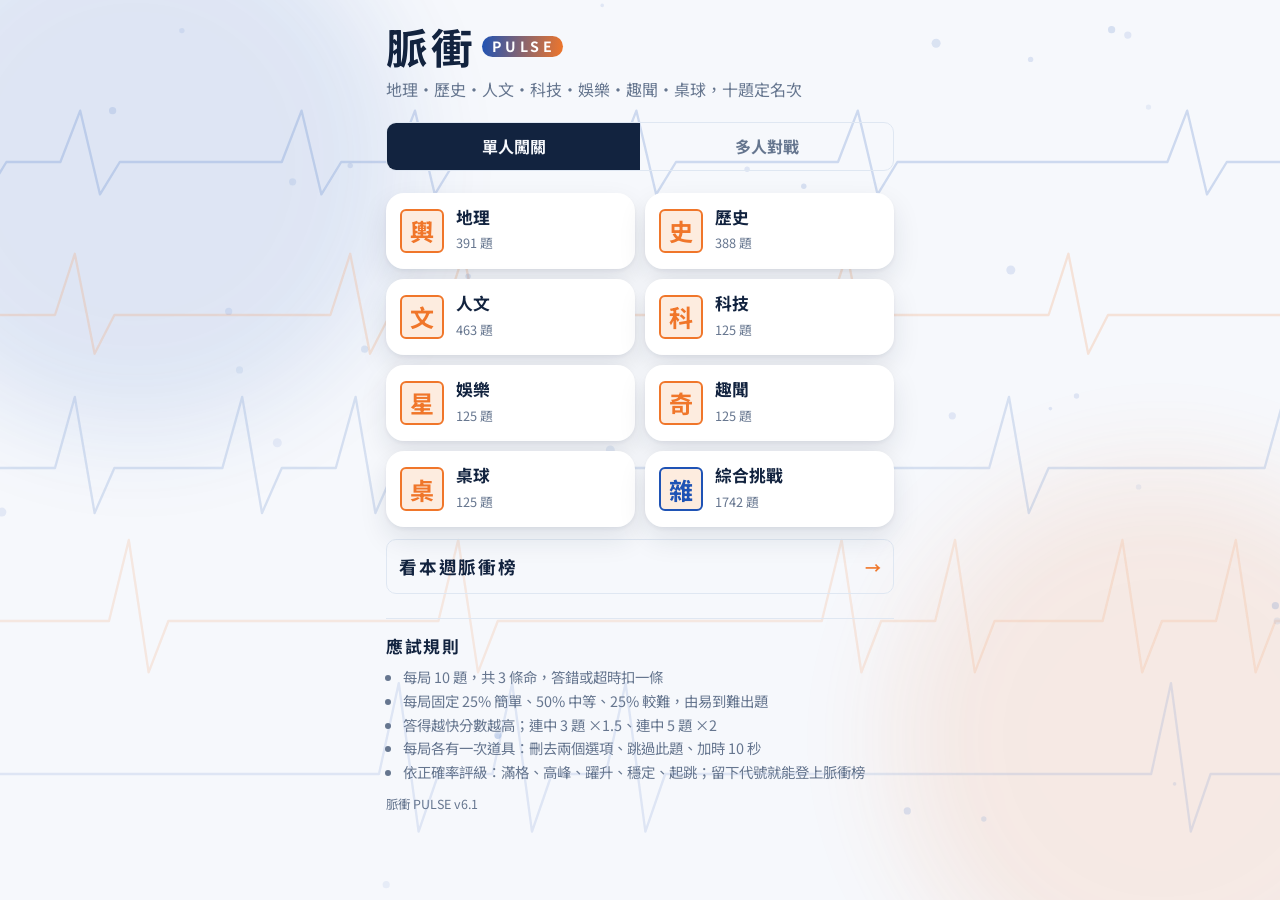
==== commit e865e587: "更新脈衝 PULSE" ====
--- a/docs/index.html
+++ b/docs/index.html
@@ -405,6 +405,29 @@
 body[data-topic="geo"]{--blue:#0E7C86; --blue-soft:#DDF1F2; --cinnabar:#C2641B; --cinnabar-soft:#FBEBDC;
   --pattern:repeating-radial-gradient(circle at 80% 20%,rgba(14,124,134,.07) 0 1px,transparent 1px 22px),
             repeating-radial-gradient(circle at 10% 85%,rgba(194,100,27,.05) 0 1px,transparent 1px 26px);}
+
+/* AI 導論：電路藍與訊號橙 —— 課程主題,和 Deep Learning 分得開 */
+body[data-topic="ai"]{--blue:#1B62C9; --blue-soft:#E2ECFB; --cinnabar:#E07A1F; --cinnabar-soft:#FCEEDC;
+  --pattern:repeating-linear-gradient(90deg,rgba(27,98,201,.055) 0 1px,transparent 1px 34px),
+            repeating-linear-gradient(0deg,rgba(27,98,201,.045) 0 1px,transparent 1px 34px),
+            radial-gradient(circle 3px at 34px 34px,rgba(224,122,31,.16),transparent);}
+body[data-topic="ai"] .masthead h1,body[data-topic="ai"] .lbhead h1{color:#1B62C9}
+body[data-topic="ai"] .cat .sealbox{background:rgba(27,98,201,.13);color:#1B62C9}
+@media (prefers-color-scheme: dark){
+  :root:not([data-theme="light"]) body[data-topic="ai"]{--ground:#0A1426}
+}
+:root[data-theme="dark"] body[data-topic="ai"]{--ground:#0A1426}
+
+/* EMBA：墨綠與金 —— 高階班,沉穩一點 */
+body[data-topic="emba"]{--blue:#1F5A4C; --blue-soft:#E2EFEB; --cinnabar:#B08430; --cinnabar-soft:#F8F0DC;
+  --pattern:repeating-linear-gradient(45deg,rgba(31,90,76,.05) 0 1px,transparent 1px 18px),
+            radial-gradient(ellipse 50% 35% at 85% 10%,rgba(176,132,48,.10),transparent 70%);}
+body[data-topic="emba"] .masthead h1,body[data-topic="emba"] .lbhead h1{color:#1F5A4C}
+body[data-topic="emba"] .cat .sealbox{background:rgba(31,90,76,.13);color:#1F5A4C}
+@media (prefers-color-scheme: dark){
+  :root:not([data-theme="light"]) body[data-topic="emba"]{--ground:#08170F}
+}
+:root[data-theme="dark"] body[data-topic="emba"]{--ground:#08170F}
 
 /* 娛樂：聚光燈 */
 body[data-topic="star"]{--blue:#7A3DBD; --blue-soft:#EFE5FA; --cinnabar:#E0367A; --cinnabar-soft:#FCE4EE;
@@ -657,7 +680,7 @@
       <li>答得越快分數越高；連中 3 題 ×1.5、連中 5 題 ×2</li>
       <li>每局各有一次道具：刪去兩個選項、跳過此題、加時 10 秒</li>
       <li>依正確率評級：滿格、高峰、躍升、穩定、起跳；留下代號就能登上脈衝榜</li>
-    </ul><p class="sub" style="font-size:.78rem;margin-top:10px">脈衝 PULSE v6.0</p></div></div>
+    </ul><p class="sub" style="font-size:.78rem;margin-top:10px">脈衝 PULSE v6.1</p></div></div>
     <div id="multi" class="mp-panel" ${mode === 'multi' ? '' : 'hidden'}>${LOCAL ? `
       <div class="mp-card"><h3>多人對戰</h3><p>多人同場搶答需要執行 Python 伺服器版（app.py），這個單機版只能單人闖關。</p></div>` : `
       <form class="mp-card" id="joinf"><h3>加入考坊</h3><p>輸入主持人畫面上的四位數房號</p>
@@ -682,7 +705,7 @@
     document.getElementById('cats').innerHTML = cats.map(c => `
       <button class="cat" data-k="${c.key}" ${c.count === 0 ? 'disabled style="opacity:.4"' : ''}>
         <span class="sealbox">${c.seal || SEAL[c.key] || esc(c.name[0])}</span>
-        <span><b>${esc(c.name)}</b><small>${c.key === 'news' ? '每小時更新' : c.count + ' 題'}</small></span>
+        <span><b>${esc(c.name)}</b><small>${c.key === 'news' ? '每小時更新' : (c.count ? c.count + ' 題' : '準備中')}</small></span>
       </button>`).join('');
     document.querySelectorAll('.cat').forEach(b => b.onclick = () => pickUnit(b.dataset.k, region));
   };
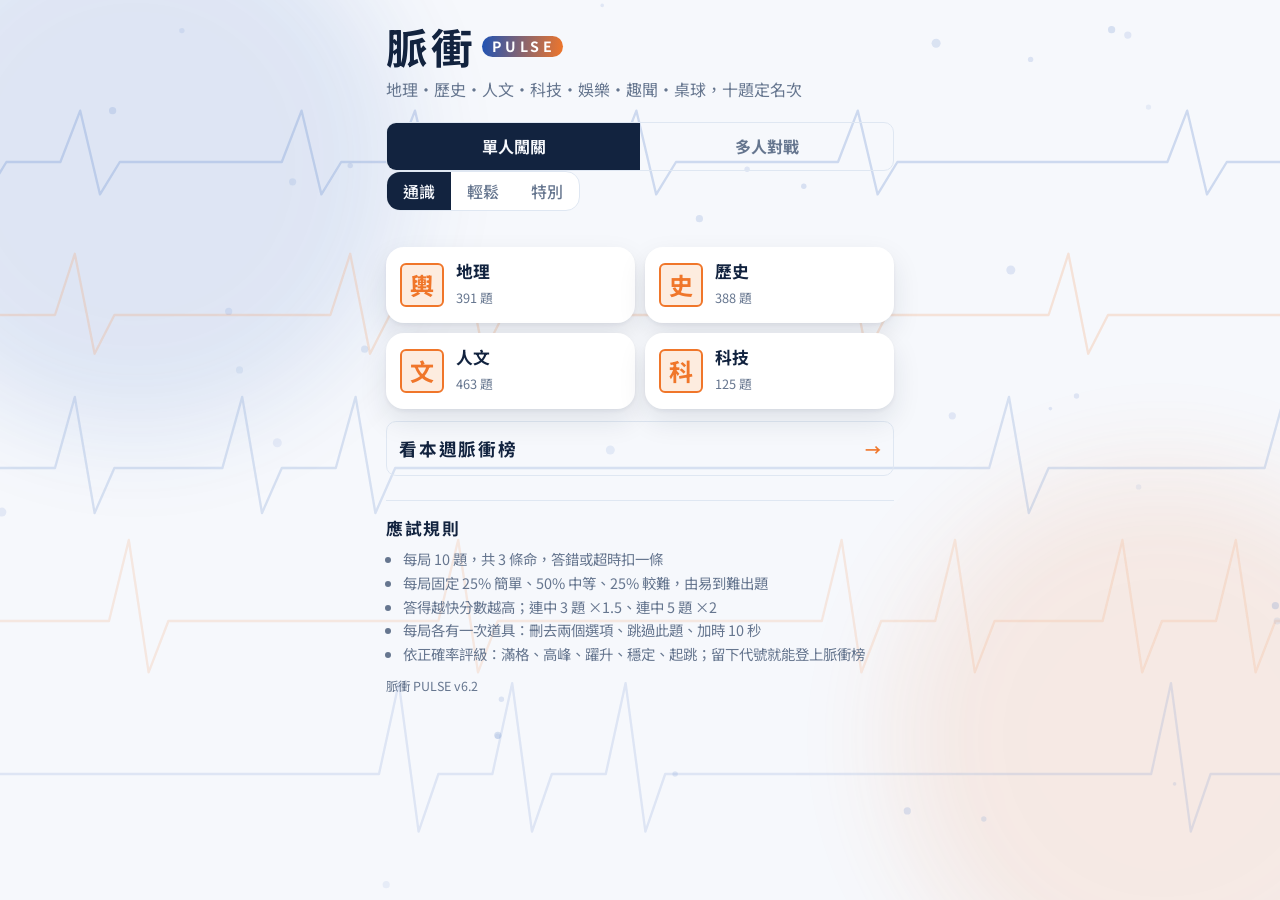
==== commit 74177c6f: "更新脈衝 PULSE" ====
--- a/docs/index.html
+++ b/docs/index.html
@@ -470,7 +470,7 @@
 body[data-topic="vba"]{--art:url("[data-uri]");--pattern-opacity:0.5}
 </style>
 <script>window.EMBEDDED_BANK = {"geo": [{"id": "tw-005", "category": "地理", "difficulty": 1, "type": "choice", "question": "台灣最高的山是哪一座？", "options": ["雪山", "合歡山", "阿里山", "玉山"], "answer": 3, "explanation": "玉山主峰海拔約 3,952 公尺，是台灣第一高峰。", "fun_fact": "玉山比日本富士山（約 3,776 公尺）還高。", "topic": "geo", "unit": "TW", "unit_name": "台灣", "region": "台灣"}, {"id": "tw-006", "category": "地理", "difficulty": 1, "type": "choice", "question": "台灣最長的河流是？", "options": ["淡水河", "大甲溪", "高屏溪", "濁水溪"], "answer": 3, "explanation": "濁水溪全長約 186 公里，是台灣最長的河流。", "fun_fact": "因為上游帶來大量泥沙讓河水混濁，所以叫「濁水」。", "topic": "geo", "unit": "TW", "unit_name": "台灣", "region": "台灣"}, {"id": "tw-007", "category": "地理", "difficulty": 1, "type": "choice", "question": "日月潭位在哪一個縣？", "options": ["台中市", "嘉義縣", "南投縣", "花蓮縣"], "answer": 2, "explanation": "日月潭位於南投縣魚池鄉。", "fun_fact": "湖中的拉魯島是邵族的祖靈聖地。", "topic": "geo", "unit": "TW", "unit_name": "台灣", "region": "台灣"}, {"id": "tw-008", "category": "地理", "difficulty": 2, "type": "choice", "question": "台灣位於哪兩個板塊的交界，所以地震特別多？", "options": ["太平洋板塊與北美板塊", "菲律賓海板塊與太平洋板塊", "歐亞板塊與菲律賓海板塊", "印澳板塊與歐亞板塊"], "answer": 2, "explanation": "台灣位於歐亞板塊與菲律賓海板塊的交界處。", "fun_fact": "板塊擠壓也是台灣高山林立的原因。", "topic": "geo", "unit": "TW", "unit_name": "台灣", "region": "台灣"}, {"id": "tw-009", "category": "地理", "difficulty": 2, "type": "choice", "question": "下列哪個縣市設有「北回歸線標誌」？", "options": ["嘉義縣", "屏東縣", "台南市", "宜蘭縣"], "answer": 0, "explanation": "北回歸線通過嘉義與花蓮，兩地都設有標誌。", "fun_fact": "北回歸線會因地球自轉軸的變化而緩慢移動，所以嘉義的標誌蓋過好幾代。", "topic": "geo", "unit": "TW", "unit_name": "台灣", "region": "台灣"}, {"id": "tw-010", "category": "地理", "difficulty": 2, "type": "choice", "question": "太魯閣峽谷主要是由哪一條溪切割形成的？", "options": ["卑南溪", "蘭陽溪", "立霧溪", "秀姑巒溪"], "answer": 2, "explanation": "立霧溪長期切割大理石岩層，形成太魯閣峽谷。", "fun_fact": "太魯閣的大理石峭壁有些高達數百公尺。", "topic": "geo", "unit": "TW", "unit_name": "台灣", "region": "台灣"}, {"id": "tw-016", "category": "地理", "difficulty": 2, "type": "choice", "question": "台北 101 曾經是世界最高的大樓。", "options": ["對", "錯"], "answer": 0, "explanation": "台北 101 在 2004 到 2010 年間是世界最高建築，後來被杜拜的哈里發塔超越。", "fun_fact": "大樓裡有一顆巨大的「風阻尼器」，用來減少颱風和地震時的晃動。", "topic": "geo", "unit": "TW", "unit_name": "台灣", "region": "台灣"}, {"id": "tw-027", "category": "地理", "difficulty": 2, "type": "choice", "question": "澎湖群島的島嶼，大多是由哪一種岩石構成的？", "options": ["石灰岩", "花崗岩", "玄武岩", "大理石"], "answer": 2, "explanation": "澎湖群島多由火山熔岩冷卻形成的玄武岩構成，常可見整齊的柱狀節理。", "fun_fact": "七美著名的「雙心石滬」，就是先民用玄武岩和咾咕石堆成的捕魚陷阱。", "topic": "geo", "unit": "TW", "unit_name": "台灣", "region": "台灣"}, {"id": "tw-028", "category": "地理", "difficulty": 2, "type": "choice", "question": "台灣第一座成立的國家公園是？", "options": ["太魯閣國家公園", "墾丁國家公園", "玉山國家公園", "陽明山國家公園"], "answer": 1, "explanation": "墾丁國家公園於 1984 年成立，是台灣第一座國家公園。", "fun_fact": "每年秋天國慶日前後，大批灰面鵟鷹會飛過墾丁，因此被暱稱為「國慶鳥」。", "topic": "geo", "unit": "TW", "unit_name": "台灣", "region": "台灣"}, {"id": "tw-029", "category": "地理", "difficulty": 2, "type": "choice", "question": "在台北陽明山的小油坑，可以看到噴氣孔和硫磺結晶，這是因為當地屬於？", "options": ["石灰岩洞穴", "珊瑚礁海岸", "大屯火山群", "泥火山地形"], "answer": 2, "explanation": "陽明山一帶屬於大屯火山群，地底仍有熱源，才會有噴氣孔、硫磺和溫泉。", "fun_fact": "大屯火山群中的七星山海拔約 1,120 公尺，是台北市的最高峰。", "topic": "geo", "unit": "TW", "unit_name": "台灣", "region": "台灣"}, {"id": "tw-030", "category": "地理", "difficulty": 2, "type": "choice", "question": "台灣南部的「泥火山」會噴出滾燙的岩漿。", "options": ["對", "錯"], "answer": 1, "explanation": "泥火山噴出的是泥漿，是地下天然氣帶著泥水冒出地表形成的，溫度通常和常溫差不多，並不是岩漿。", "fun_fact": "高雄燕巢的烏山頂泥火山已被劃設為自然保留區，泥漿堆成的小錐丘很像迷你火山。", "topic": "geo", "unit": "TW", "unit_name": "台灣", "region": "台灣"}, {"id": "tw-031", "category": "地理", "difficulty": 3, "type": "choice", "question": "新北野柳地質公園的著名岩石「女王頭」，屬於哪一種地形？", "options": ["蕈狀岩", "沙丘", "海蝕洞", "鐘乳石"], "answer": 0, "explanation": "女王頭是海岸岩石經海水與風化侵蝕後，形成上粗下細、像香菇一樣的蕈狀岩。", "fun_fact": "女王頭的「脖子」因侵蝕越來越細，未來可能會斷裂，所以園區也做了仿製的女王頭。", "topic": "geo", "unit": "TW", "unit_name": "台灣", "region": "台灣"}, {"id": "tw-032", "category": "地理", "difficulty": 1, "type": "choice", "question": "台灣冬天吹東北季風時，哪一帶最容易下雨？", "options": ["嘉義、雲林一帶", "台中、彰化一帶", "台南、高雄一帶", "基隆、宜蘭一帶"], "answer": 3, "explanation": "東北季風帶著海上的水氣吹向台灣東北部，遇到山地抬升就容易降雨，基隆、宜蘭首當其衝。", "fun_fact": "基隆因為雨下得多，有「雨港」之稱。", "topic": "geo", "unit": "TW", "unit_name": "台灣", "region": "台灣"}, {"id": "tw-033", "category": "地理", "difficulty": 2, "type": "choice", "question": "以「麻豆文旦」聞名的麻豆，位於哪個縣市？", "options": ["宜蘭縣", "台中市", "屏東縣", "台南市"], "answer": 3, "explanation": "麻豆是台南市的一個區，種植文旦的歷史悠久，是著名的文旦產地。", "fun_fact": "中秋節吃柚子的習俗，一說是因為「柚」和「佑」同音，有保佑平安的意思。", "topic": "geo", "unit": "TW", "unit_name": "台灣", "region": "台灣"}, {"id": "tw-034", "category": "地理", "difficulty": 1, "type": "choice", "question": "每年春夏之交舉辦「黑鮪魚文化觀光季」而聞名的漁港是？", "options": ["屏東東港", "宜蘭南方澳", "基隆八斗子", "嘉義布袋"], "answer": 0, "explanation": "屏東東港是台灣黑鮪魚的主要卸貨港，黑鮪魚季已成為當地的招牌活動。", "fun_fact": "東港有「三寶」：黑鮪魚、櫻花蝦和油魚子。", "topic": "geo", "unit": "TW", "unit_name": "台灣", "region": "台灣"}, {"id": "tw-035", "category": "地理", "difficulty": 1, "type": "choice", "question": "台灣本島的形狀常被比喻成哪一種作物？", "options": ["蕃薯", "香蕉", "玉米", "芒果"], "answer": 0, "explanation": "台灣本島南北狹長、中間略寬，外形很像一條蕃薯。", "fun_fact": "也因為這樣，許多台灣人會以「蕃薯仔」自稱。", "topic": "geo", "unit": "TW", "unit_name": "台灣", "region": "台灣"}, {"id": "tw-036", "category": "地理", "difficulty": 3, "type": "choice", "question": "台灣本島的最東端是哪裡？", "options": ["鵝鑾鼻", "貓鼻頭", "富貴角", "三貂角"], "answer": 3, "explanation": "三貂角位於新北市貢寮區，是台灣本島最東的地點；富貴角在最北端，鵝鑾鼻與貓鼻頭則在南端。", "fun_fact": "「三貂」這個名字，源自 17 世紀西班牙人為它取的名字「Santiago」。", "topic": "geo", "unit": "TW", "unit_name": "台灣", "region": "台灣"}, {"id": "tw-037", "category": "地理", "difficulty": 1, "type": "order", "question": "請依地理位置由北到南排出這些縣市：", "options": ["屏東縣", "雲林縣", "桃園市", "苗栗縣"], "answer": [2, 3, 1, 0], "explanation": "由北到南依序是桃園市、苗栗縣、雲林縣、屏東縣。", "fun_fact": "", "topic": "geo", "unit": "TW", "unit_name": "台灣", "region": "台灣"}, {"id": "tw-038", "category": "地理", "difficulty": 2, "type": "choice", "question": "花東縱谷夾在哪兩座山脈之間？", "options": ["玉山山脈與阿里山山脈", "中央山脈與海岸山脈", "雪山山脈與中央山脈", "海岸山脈與雪山山脈"], "answer": 1, "explanation": "花東縱谷西側是中央山脈、東側是海岸山脈，從花蓮一路延伸到台東。", "fun_fact": "有名的池上米和關山米，就產自花東縱谷南段。", "topic": "geo", "unit": "TW", "unit_name": "台灣", "region": "台灣"}, {"id": "tw-052", "category": "地理", "difficulty": 1, "type": "choice", "question": "金門最有名、常被當成伴手禮的特產酒是哪一種？", "options": ["小米酒", "梅酒", "紹興酒", "高粱酒"], "answer": 3, "explanation": "金門土地貧瘠、氣候乾燥，適合種植耐旱的高粱，當地酒廠釀造的高粱酒因此成為金門代表特產。", "fun_fact": "金門另一項知名特產「金門菜刀」，傳統上是用過去戰爭留下的砲彈鋼材打造的。", "topic": "geo", "unit": "TW", "unit_name": "台灣", "region": "台灣"}, {"id": "tw-053", "category": "地理", "difficulty": 1, "type": "choice", "question": "以山城老街、階梯與茶樓聞名的「九份」，位在哪個縣市？", "options": ["宜蘭縣", "基隆市", "台北市", "新北市"], "answer": 3, "explanation": "九份位於新北市瑞芳區，早年因採金而繁榮，現在是熱門的山城老街。", "fun_fact": "相傳早年這裡只有九戶人家，對外採買時總是要「九份」，地名因此而來。", "topic": "geo", "unit": "TW", "unit_name": "台灣", "region": "台灣"}, {"id": "tw-054", "category": "地理", "difficulty": 1, "type": "choice", "question": "每年春夏在馬祖海邊出現、會發出藍光的「藍眼淚」，主要是由什麼造成的？", "options": ["夜光蟲等會發光的浮游生物", "月光照在海面上的反光", "成群的螢火蟲", "海底火山噴出的氣體"], "answer": 0, "explanation": "藍眼淚主要是一種叫「夜光蟲」的渦鞭毛藻，受到海浪拍打等刺激時會發出藍光，4到6月是最容易看到的季節。", "fun_fact": "春夏閩江進入洪水期，把大量營養鹽帶進馬祖海域，浮游生物跟著大量繁殖，藍眼淚也就特別多。", "topic": "geo", "unit": "TW", "unit_name": "台灣", "region": "台灣"}, {"id": "tw-055", "category": "地理", "difficulty": 1, "type": "choice", "question": "綠島的「朝日溫泉」有什麼特別之處？", "options": ["位在海拔三千公尺的高山上", "是水溫很低的冷泉", "是黑色的泥漿溫泉", "是罕見的海底（鹹水）溫泉"], "answer": 3, "explanation": "朝日溫泉的泉水從海邊的礁岩湧出，帶有海水的鹹味，是全世界少見的海底溫泉。", "fun_fact": "朝日溫泉面向太平洋，許多遊客會一大早去泡湯，邊泡邊看日出。", "topic": "geo", "unit": "TW", "unit_name": "台灣", "region": "台灣"}, {"id": "tw-056", "category": "地理", "difficulty": 1, "type": "choice", "question": "有一座八個拱形相連的跨海步橋、傳說有三位仙人登臨過的「三仙台」，位在哪個縣？", "options": ["宜蘭縣", "屏東縣", "花蓮縣", "台東縣"], "answer": 3, "explanation": "三仙台位於台東縣成功鎮，屬於東部海岸國家風景區，由離岸小島與珊瑚礁海岸構成，跨海步橋長近400公尺。", "fun_fact": "相傳呂洞賓、李鐵拐、何仙姑曾在島上的三塊巨石停留，「三仙台」因此得名。", "topic": "geo", "unit": "TW", "unit_name": "台灣", "region": "台灣"}, {"id": "tw-057", "category": "地理", "difficulty": 2, "type": "choice", "question": "蘭嶼在改名之前，常被稱為什麼？", "options": ["紅頭嶼", "琉球嶼", "雞籠嶼", "火燒島"], "answer": 0, "explanation": "蘭嶼舊稱「紅頭嶼」，1947年因為島上盛產蝴蝶蘭而改名為蘭嶼。火燒島是綠島的舊稱，雞籠嶼是基隆嶼的舊稱，琉球嶼則是小琉球的正式名稱。", "fun_fact": "島上的達悟族稱蘭嶼為「Ponso no Tao」，意思是「人之島」。", "topic": "geo", "unit": "TW", "unit_name": "台灣", "region": "台灣"}, {"id": "tw-058", "category": "地理", "difficulty": 2, "type": "choice", "question": "宜蘭外海的龜山島，是怎麼形成的？", "options": ["河川泥沙沖積而成", "冰河搬運岩石堆成", "火山活動形成的火山島", "珊瑚礁慢慢堆積而成"], "answer": 2, "explanation": "龜山島是火山島，經定年研究發現，它在過去約7000年內至少發生過四次火山活動，因此被列為台灣的活火山之一，也是台灣最年輕的火山島。", "fun_fact": "龜山島「龜首」附近海底有溫泉湧出，與海水混合後變成乳白色，被稱為「牛奶海」。", "topic": "geo", "unit": "TW", "unit_name": "台灣", "region": "台灣"}, {"id": "tw-059", "category": "地理", "difficulty": 2, "type": "choice", "question": "台灣公路的最高點「武嶺」（海拔約3275公尺），位在哪一條公路上？", "options": ["台8線（中橫主線）", "台20線（南橫公路）", "台18線（阿里山公路）", "台14甲線（合歡山公路）"], "answer": 3, "explanation": "武嶺位於台14甲線上，是合歡山一帶的熱門景點，海拔約3275公尺，也是台灣公路的最高點。", "fun_fact": "冬天寒流來時，武嶺一帶常會下雪，吸引許多人上山賞雪。", "topic": "geo", "unit": "TW", "unit_name": "台灣", "region": "台灣"}, {"id": "tw-060", "category": "地理", "difficulty": 2, "type": "choice", "question": "以高聳海崖直落太平洋聞名的「清水斷崖」，位在哪一條公路沿線？", "options": ["北部濱海公路", "中部橫貫公路", "蘇花公路", "南迴公路"], "answer": 2, "explanation": "清水斷崖位於花蓮縣和平與崇德之間，蘇花公路沿著斷崖修築，是蘇花公路最壯觀的一段。", "fun_fact": "清水斷崖的山壁以接近90度的角度緊臨太平洋，被譽為台灣八大景之一。", "topic": "geo", "unit": "TW", "unit_name": "台灣", "region": "台灣"}, {"id": "tw-061", "category": "地理", "difficulty": 2, "type": "choice", "question": "嘉義的「奮起湖」以鐵路便當聞名，地名裡的「湖」是什麼意思？", "options": ["一座溫泉池", "一座高山湖泊", "一座人工水庫", "四周環山的低窪山坳地"], "answer": 3, "explanation": "奮起湖位於嘉義縣竹崎鄉、阿里山森林鐵路沿線，三面環山、中間低平，形狀像畚箕，舊稱「畚箕湖」。台語把山坳地稱為「湖」，當地其實沒有湖。", "fun_fact": "奮起湖海拔約1400公尺，過去是阿里山森林鐵路的重要中途站，旅客常在這裡買便當，「奮起湖便當」因此出名。", "topic": "geo", "unit": "TW", "unit_name": "台灣", "region": "台灣"}, {"id": "tw-062", "category": "地理", "difficulty": 2, "type": "choice", "question": "新竹的舊地名是什麼？", "options": ["艋舺", "竹塹", "打狗", "諸羅"], "answer": 1, "explanation": "新竹舊稱「竹塹」，一般認為與當地道卡斯族的「竹塹社」有關；1875年設新竹縣，取「新的竹塹」之意。諸羅是嘉義，打狗是高雄，艋舺是台北萬華。", "fun_fact": "新竹因為秋冬東北季風特別強，有「風城」的稱號，強風也很適合製作米粉和柿餅。", "topic": "geo", "unit": "TW", "unit_name": "台灣", "region": "台灣"}, {"id": "tw-063", "category": "地理", "difficulty": 2, "type": "choice", "question": "以少見的「泥漿溫泉」聞名的關子嶺溫泉，位在哪個縣市？", "options": ["台東縣", "台南市", "宜蘭縣", "新北市"], "answer": 1, "explanation": "關子嶺溫泉位於台南市白河區，泉水含有泥質，是台灣少見的泥漿溫泉，與北投、陽明山、四重溪並稱台灣四大溫泉。", "fun_fact": "關子嶺附近還有「水火同源」奇景：天然氣從岩縫冒出燃燒，旁邊同時有泉水流出。", "topic": "geo", "unit": "TW", "unit_name": "台灣", "region": "台灣"}, {"id": "tw-064", "category": "地理", "difficulty": 3, "type": "choice", "question": "「南迴鐵路」的西端起點，是屏東縣的哪一個車站？", "options": ["潮州", "東港", "枋寮", "恆春"], "answer": 2, "explanation": "南迴鐵路從屏東枋寮到台東，全長約98公里，穿越中央山脈南段，1991年完工、隔年開始營運。潮州屬於屏東線，恆春和東港目前都沒有台鐵車站。", "fun_fact": "南迴鐵路通車後，台灣的環島鐵路網終於完整接起來。", "topic": "geo", "unit": "TW", "unit_name": "台灣", "region": "台灣"}, {"id": "tw-065", "category": "地理", "difficulty": 3, "type": "choice", "question": "下列哪一座山「不」屬於「台灣五岳」？", "options": ["北大武山", "南湖大山", "秀姑巒山", "合歡山"], "answer": 3, "explanation": "台灣五岳是玉山、雪山、秀姑巒山、南湖大山和北大武山。合歡山雖然也是百岳，但不在五岳之列。", "fun_fact": "合歡山主峰離公路很近，常被當成入門百岳，是許多人第一次登上三千公尺高山的地方。", "topic": "geo", "unit": "TW", "unit_name": "台灣", "region": "台灣"}, {"id": "tw-066", "category": "地理", "difficulty": 3, "type": "choice", "question": "下列哪一條河川「不是」淡水河的支流？", "options": ["新店溪", "基隆河", "大漢溪", "頭前溪"], "answer": 3, "explanation": "淡水河的三大支流是基隆河、新店溪和大漢溪；頭前溪則是新竹地區自己的河川，直接流入台灣海峽。", "fun_fact": "大漢溪和新店溪在台北萬華、板橋一帶匯流後才稱為淡水河，最後在淡水、八里之間出海。", "topic": "geo", "unit": "TW", "unit_name": "台灣", "region": "台灣"}, {"id": "tw-067", "category": "地理", "difficulty": 3, "type": "choice", "question": "又稱「膨風茶」的東方美人茶，獨特的蜜香是因為茶芽被哪一種小昆蟲叮咬過？", "options": ["小綠葉蟬", "蜜蜂", "蠶", "螞蟻"], "answer": 0, "explanation": "東方美人茶的幼嫩茶芽經小綠葉蟬刺吸（俗稱「著涎」），再經加工後產生特殊的蜜香與熟果香。主要產於新竹北埔、峨眉及苗栗一帶。", "fun_fact": "相傳早年茶農把被蟲咬過的茶拿去賣，竟賣到好價錢，說出來被鄉親笑是「膨風」（吹牛），「膨風茶」的名字就這樣傳開了。", "topic": "geo", "unit": "TW", "unit_name": "台灣", "region": "台灣"}, {"id": "tw-068", "category": "地理", "difficulty": 1, "type": "choice", "question": "台灣的梅雨季大約在每年五、六月，常帶來連續多日的降雨。", "options": ["對", "錯"], "answer": 0, "explanation": "每年五、六月，梅雨鋒面常在台灣附近徘徊，帶來連日降雨，是台灣重要的水資源來源之一。", "fun_fact": "「梅雨」的名稱，一般認為和這段時間正好是梅子成熟的季節有關。", "topic": "geo", "unit": "TW", "unit_name": "台灣", "region": "台灣"}, {"id": "tw-069", "category": "地理", "difficulty": 2, "type": "choice", "question": "日月潭的湖面自古以來就是現在這麼大，從來沒有經過人工改造。", "options": ["對", "錯"], "answer": 1, "explanation": "日治時期興建日月潭水力發電工程，從濁水溪引水進入日月潭，使水位增高約18公尺，湖面積也大幅擴大，1934年完工。", "fun_fact": "濁水溪本來並不流進日月潭，是從武界壩取水，經過全長約15公里的引水道把溪水送進來的。", "topic": "geo", "unit": "TW", "unit_name": "台灣", "region": "台灣"}, {"id": "tw-070", "category": "地理", "difficulty": 2, "type": "order", "question": "請依地理位置由北到南，排出下列離島：", "options": ["金門", "澎湖", "蘭嶼", "馬祖"], "answer": [3, 0, 1, 2], "explanation": "馬祖位在最北邊，靠近福建閩江口；金門靠近廈門；澎湖位在台灣海峽中；蘭嶼則在台東外海，最南。", "fun_fact": "金門和馬祖都很靠近中國大陸沿岸，從金門岸邊就能看到對岸廈門的高樓。", "topic": "geo", "unit": "TW", "unit_name": "台灣", "region": "台灣"}, {"id": "tw-071", "category": "地理", "difficulty": 3, "type": "order", "question": "請依海拔由高到低，排出下列山峰：", "options": ["秀姑巒山", "玉山", "雪山", "合歡山主峰"], "answer": [1, 2, 0, 3], "explanation": "玉山約3952公尺，雪山約3886公尺，秀姑巒山約3825公尺，合歡山主峰約3417公尺。", "fun_fact": "秀姑巒山是中央山脈的最高峰，也是「台灣五岳」之一。", "topic": "geo", "unit": "TW", "unit_name": "台灣", "region": "台灣"}, {"id": "tw-072", "topic": "geo", "category": "地理", "difficulty": 1, "type": "choice", "question": "台灣面積最大的縣市是哪一個？", "options": ["台東縣", "南投縣", "屏東縣", "花蓮縣"], "answer": 3, "explanation": "花蓮縣面積約 4,629 平方公里，是台灣面積最大的縣市；台東縣居次。", "fun_fact": "花蓮縣南北狹長約 140 公里，開車從最北到最南要走上大半天。", "unit": "TW", "unit_name": "台灣", "region": "台灣"}, {"id": "tw-073", "topic": "geo", "category": "地理", "difficulty": 1, "type": "choice", "question": "台灣本島唯一沒有海岸線、完全不靠海的縣市是？", "options": ["南投縣", "嘉義縣", "苗栗縣", "雲林縣"], "answer": 0, "explanation": "南投縣位居台灣中央，四周被台中、彰化、雲林、嘉義、花蓮等縣市包圍，沒有任何一段海岸線。", "fun_fact": "台灣地理中心碑就設在南投縣埔里鎮，所以南投也自稱「台灣的心臟」。", "unit": "TW", "unit_name": "台灣", "region": "台灣"}, {"id": "tw-074", "topic": "geo", "category": "地理", "difficulty": 1, "type": "choice", "question": "台灣面積最大的平原是哪一個？", "options": ["蘭陽平原", "屏東平原", "嘉南平原", "花東縱谷"], "answer": 2, "explanation": "嘉南平原橫跨雲林、嘉義、台南一帶，是台灣面積最大的平原，也是最重要的農業區。", "fun_fact": "日治時期完成的嘉南大圳與烏山頭水庫，讓這片平原從看天田變成大糧倉。", "unit": "TW", "unit_name": "台灣", "region": "台灣"}, {"id": "tw-075", "topic": "geo", "category": "地理", "difficulty": 1, "type": "choice", "question": "國道五號的雪山隧道，連接了哪兩個縣市？", "options": ["基隆市與宜蘭縣", "新北市與宜蘭縣", "新北市與桃園市", "台北市與新北市"], "answer": 1, "explanation": "雪山隧道西端在新北市坪林，東端在宜蘭縣頭城，把台北到宜蘭的車程大幅縮短。", "fun_fact": "雪山隧道全長約 12.9 公里，開通時是當時東南亞最長的公路隧道。", "unit": "TW", "unit_name": "台灣", "region": "台灣"}, {"id": "tw-076", "topic": "geo", "category": "地理", "difficulty": 1, "type": "choice", "question": "台灣夏天常說的「西北雨」，指的是什麼樣的天氣？", "options": ["午後短時間的強烈雷陣雨", "從西北方吹來的乾冷強風", "梅雨鋒面帶來的連日降雨", "颱風外圍環流造成的降雨"], "answer": 0, "explanation": "西北雨是夏季午後強烈對流形成的雷陣雨，範圍小、來得急、下不久就放晴。", "fun_fact": "台語俗諺「西北雨落不過田埂」，就是在形容它下的範圍非常侷限。", "unit": "TW", "unit_name": "台灣", "region": "台灣"}, {"id": "tw-077", "topic": "geo", "category": "地理", "difficulty": 3, "type": "choice", "question": "台灣流域面積最大的河川是哪一條？", "options": ["濁水溪", "淡水河", "曾文溪", "高屏溪"], "answer": 3, "explanation": "高屏溪流域面積約 3,257 平方公里，是台灣流域面積最大的河川；長度最長的則是濁水溪。", "fun_fact": "高屏溪舊名「下淡水溪」，為了不跟北部的淡水河混淆才改成現在的名字。", "unit": "TW", "unit_name": "台灣", "region": "台灣"}, {"id": "tw-078", "topic": "geo", "category": "地理", "difficulty": 3, "type": "choice", "question": "台灣蓄水量最大的水庫是哪一座？", "options": ["石門水庫", "翡翠水庫", "曾文水庫", "德基水庫"], "answer": 2, "explanation": "曾文水庫位於台南與嘉義交界的曾文溪上游，總蓄水量居台灣之冠。", "fun_fact": "曾文水庫與烏山頭水庫串聯供水，一起撐起嘉南平原的灌溉用水。", "unit": "TW", "unit_name": "台灣", "region": "台灣"}, {"id": "geo-TW-001", "topic": "geo", "unit": "TW", "unit_name": "台灣", "category": "地理", "region": "台灣", "difficulty": 1, "type": "choice", "question": "台灣規模最大、貨櫃裝卸量最高的國際商港是哪一座？", "options": ["基隆港", "高雄港", "臺中港", "臺北港"], "answer": 1, "explanation": "高雄港是台灣最大的國際港埠，港區水域遼闊、腹地廣，貨櫃吞吐量長年居全國之冠。", "fun_fact": "高雄港航道全長約18公里，港內水域面積超過26平方公里。"}, {"id": "geo-TW-002", "topic": "geo", "unit": "TW", "unit_name": "台灣", "category": "地理", "region": "台灣", "difficulty": 1, "type": "choice", "question": "以日出、雲海與森林小火車聞名的阿里山國家森林遊樂區，位於哪一個縣市？", "options": ["嘉義縣", "南投縣", "雲林縣", "高雄市"], "answer": 0, "explanation": "阿里山國家森林遊樂區位於嘉義縣阿里山鄉，園區海拔約2200至2700公尺。", "fun_fact": ""}, {"id": "geo-TW-003", "topic": "geo", "unit": "TW", "unit_name": "台灣", "category": "地理", "region": "台灣", "difficulty": 2, "type": "choice", "question": "宜蘭的蘭陽平原，主要是由哪一條河川的堆積作用形成的？", "options": ["大漢溪", "頭前溪", "和平溪", "蘭陽溪"], "answer": 3, "explanation": "蘭陽溪從山谷進入低地後沉積物快速堆積，形成大型沖積扇與三角形平原，面積約400平方公里。", "fun_fact": "蘭陽平原呈南北較長、東西較短的三角形，北起頭城、南到蘇澳。"}, {"id": "geo-TW-004", "topic": "geo", "unit": "TW", "unit_name": "台灣", "category": "地理", "region": "台灣", "difficulty": 2, "type": "choice", "question": "中央氣象署發布「陸上颱風警報」，是因為預測颱風的暴風圈將在多久之內侵襲陸地？", "options": ["6小時", "12小時", "18小時", "24小時"], "answer": 2, "explanation": "依中央氣象署規定，預測七級風暴風範圍可能侵襲陸地前18小時發布陸上颱風警報，之後每小時更新一次。", "fun_fact": "海上颱風警報則是在暴風圈可能侵襲台灣近海前24小時發布。"}, {"id": "geo-TW-005", "topic": "geo", "unit": "TW", "unit_name": "台灣", "category": "地理", "region": "台灣", "difficulty": 2, "type": "choice", "question": "日治時期由八田與一主持興建、成為嘉南大圳主要水源的水庫是哪一座？", "options": ["烏山頭水庫", "曾文水庫", "白河水庫", "石門水庫"], "answer": 0, "explanation": "烏山頭水庫位於台南官田，與嘉南大圳同屬八田與一規劃的水利工程，供應嘉南平原灌溉用水。", "fun_fact": "八田與一因此被稱為「嘉南大圳之父」，水庫北側設有他的紀念園區。"}, {"id": "geo-TW-006", "topic": "geo", "unit": "TW", "unit_name": "台灣", "category": "地理", "region": "台灣", "difficulty": 2, "type": "choice", "question": "下列離島中，哪一個不是火山活動造成，而是由海底珊瑚礁抬升形成的？", "options": ["綠島", "蘭嶼", "龜山島", "小琉球"], "answer": 3, "explanation": "綠島、蘭嶼、龜山島都是火山島，小琉球（琉球嶼）則是由珊瑚礁露出海面抬升而成的珊瑚礁島。", "fun_fact": "小琉球是台灣本島周邊少見的珊瑚礁島嶼，面積約6.8平方公里。"}, {"id": "geo-TW-007", "topic": "geo", "unit": "TW", "unit_name": "台灣", "category": "地理", "region": "台灣", "difficulty": 2, "type": "choice", "question": "台灣哪一座國家公園，是第一座以維護戰役史蹟與閩南傳統聚落為主要目標的國家公園？", "options": ["台江國家公園", "金門國家公園", "東沙環礁國家公園", "澎湖南方四島國家公園"], "answer": 1, "explanation": "金門國家公園1995年成立，是台灣第六座、也是第一座設於離島的國家公園，以戰役紀念史蹟和傳統聚落保存為主。", "fun_fact": "園區面積約3529公頃，約占大、小金門四分之一的土地。"}, {"id": "geo-TW-008", "topic": "geo", "unit": "TW", "unit_name": "台灣", "category": "地理", "region": "台灣", "difficulty": 3, "type": "choice", "question": "台灣本島的最西端「國聖港燈塔」，位在哪一個行政區？", "options": ["雲林縣口湖鄉", "彰化縣芳苑鄉", "台南市七股區", "高雄市茄萣區"], "answer": 2, "explanation": "國聖港燈塔立於台南市七股區的頂頭額汕沙洲上，是台灣本島極西點，也是本島最西邊的燈塔。", "fun_fact": "頂頭額汕沙洲風沙景觀特殊，常被遊客稱為「台版撒哈拉」。"}, {"id": "geo-TW-009", "topic": "geo", "unit": "TW", "unit_name": "台灣", "category": "地理", "region": "台灣", "difficulty": 3, "type": "choice", "question": "澎湖跨海大橋橫跨吼門水道，連接的是哪兩個鄉？", "options": ["白沙鄉與西嶼鄉", "馬公市與湖西鄉", "湖西鄉與白沙鄉", "望安鄉與七美鄉"], "answer": 0, "explanation": "澎湖跨海大橋架在白沙島與西嶼島之間的吼門水道上，是兩島唯一的聯絡通道。", "fun_fact": "吼門水道水流湍急，流速可達每秒約3公尺，是澎湖海域著名的險流。"}, {"id": "cn-011", "category": "地理", "difficulty": 1, "type": "choice", "question": "中國最長的河流是？", "options": ["珠江", "長江", "黃河", "黑龍江"], "answer": 1, "explanation": "長江全長約 6,300 公里。", "fun_fact": "長江是亞洲第一長河、世界第三長河。", "topic": "geo", "unit": "CN", "unit_name": "中國", "region": "中國"}, {"id": "cn-012", "category": "地理", "difficulty": 1, "type": "choice", "question": "在月球上用肉眼可以看到萬里長城。", "options": ["對", "錯"], "answer": 1, "explanation": "這是流傳很久的誤解。長城雖長但很窄，從月球上用肉眼看不到。", "fun_fact": "就連太空人在近地軌道上，也很難用肉眼分辨出長城。", "topic": "geo", "unit": "CN", "unit_name": "中國", "region": "中國"}, {"id": "cn-013", "category": "地理", "difficulty": 2, "type": "choice", "question": "世界最高峰聖母峰（珠穆朗瑪峰）位於中國與哪一國的邊界？", "options": ["印度", "巴基斯坦", "尼泊爾", "不丹"], "answer": 2, "explanation": "聖母峰位於中國與尼泊爾的邊界上。", "fun_fact": "2020 年兩國共同公布的最新高度是 8,848.86 公尺。", "topic": "geo", "unit": "CN", "unit_name": "中國", "region": "中國"}, {"id": "cn-014", "category": "地理", "difficulty": 2, "type": "choice", "question": "著名的兵馬俑位在哪一座城市？", "options": ["南京", "北京", "洛陽", "西安"], "answer": 3, "explanation": "兵馬俑位於陝西西安，屬於秦始皇陵的一部分。", "fun_fact": "兵馬俑是 1974 年農民挖井時意外發現的。", "topic": "geo", "unit": "CN", "unit_name": "中國", "region": "中國"}, {"id": "cn-015", "category": "地理", "difficulty": 2, "type": "choice", "question": "「桂林山水甲天下」的桂林位於哪個省級行政區？", "options": ["雲南", "湖南", "廣西", "貴州"], "answer": 2, "explanation": "桂林位於廣西壯族自治區。", "fun_fact": "桂林的奇峰是典型的喀斯特（石灰岩）地形。", "topic": "geo", "unit": "CN", "unit_name": "中國", "region": "中國"}, {"id": "cn-016", "category": "地理", "difficulty": 3, "type": "choice", "question": "中國面積最大的省級行政區是？", "options": ["青海", "西藏", "新疆", "內蒙古"], "answer": 2, "explanation": "新疆面積約 166 萬平方公里，是中國面積最大的省級行政區。", "fun_fact": "新疆的面積大約是台灣的 46 倍。", "topic": "geo", "unit": "CN", "unit_name": "中國", "region": "中國"}, {"id": "cn-029", "category": "地理", "difficulty": 2, "type": "choice", "question": "古代帝王舉行「封禪」大典，祭告天地的名山是？", "options": ["泰山", "華山", "黃山", "峨眉山"], "answer": 0, "explanation": "泰山被尊為五嶽之首，秦始皇、漢武帝等帝王都曾到泰山封禪。", "fun_fact": "泰山在 1987 年列入世界遺產，是自然與文化雙重遺產。", "topic": "geo", "unit": "CN", "unit_name": "中國", "region": "中國"}, {"id": "cn-030", "category": "地理", "difficulty": 2, "type": "choice", "question": "在中國大陸，簡稱「粵」的是哪一個省級地區？", "options": ["福建", "雲南", "廣東", "廣西"], "answer": 2, "explanation": "廣東簡稱「粵」，廣西是「桂」、福建是「閩」、雲南是「滇」。", "fun_fact": "「粵語」「粵菜」的「粵」就是指廣東。", "topic": "geo", "unit": "CN", "unit_name": "中國", "region": "中國"}, {"id": "cn-031", "category": "地理", "difficulty": 1, "type": "order", "question": "請將這些城市由北到南排列：", "options": ["北京", "哈爾濱", "上海", "廣州"], "answer": [1, 0, 2, 3], "explanation": "由北到南依序是 哈爾濱 → 北京 → 上海 → 廣州。", "fun_fact": "哈爾濱冬天的冰雕節很有名，被稱為「冰城」。", "topic": "geo", "unit": "CN", "unit_name": "中國", "region": "中國"}, {"id": "cn-032", "category": "地理", "difficulty": 3, "type": "choice", "question": "下列哪一個「不是」長江三峽之一？", "options": ["巫峽", "虎跳峽", "西陵峽", "瞿塘峽"], "answer": 1, "explanation": "長江三峽是瞿塘峽、巫峽、西陵峽；虎跳峽位於雲南的金沙江上。", "fun_fact": "虎跳峽得名自傳說中老虎曾踩著江心巨石一躍跳過峽谷。", "topic": "geo", "unit": "CN", "unit_name": "中國", "region": "中國"}, {"id": "cn-033", "category": "地理", "difficulty": 3, "type": "choice", "question": "《西遊記》中孫悟空借芭蕉扇的「火焰山」，真實存在於哪個地方？", "options": ["雲南大理", "甘肅敦煌", "新疆吐魯番", "西藏拉薩"], "answer": 2, "explanation": "火焰山位於新疆吐魯番盆地，紅色砂岩在烈日下宛如火焰。", "fun_fact": "吐魯番盆地夏季極為炎熱，盆地內的艾丁湖是中國陸地的最低點。", "topic": "geo", "unit": "CN", "unit_name": "中國", "region": "中國"}, {"id": "cn-034", "category": "地理", "difficulty": 2, "type": "choice", "question": "以壁畫和佛像聞名的「莫高窟」位於哪個省？", "options": ["陝西", "寧夏", "甘肅", "新疆"], "answer": 2, "explanation": "莫高窟位於甘肅敦煌，是絲路上的佛教藝術寶庫，1987 年列入世界遺產。", "fun_fact": "1900 年莫高窟發現了「藏經洞」，裡面藏有數萬件古代文書。", "topic": "geo", "unit": "CN", "unit_name": "中國", "region": "中國"}, {"id": "cn-035", "category": "地理", "difficulty": 1, "type": "choice", "question": "黃河的河水之所以呈現黃色，主要是因為流經哪個地形區？", "options": ["華北平原", "黃土高原", "青藏高原", "四川盆地"], "answer": 1, "explanation": "黃河中游流經土質鬆軟的黃土高原，大量泥沙被沖入河中而變黃。", "fun_fact": "因為泥沙淤積，黃河下游河床比兩岸地面還高，被稱為「地上河」。", "topic": "geo", "unit": "CN", "unit_name": "中國", "region": "中國"}, {"id": "cn-036", "category": "地理", "difficulty": 2, "type": "choice", "question": "黃山是「五嶽」之一。", "options": ["對", "錯"], "answer": 1, "explanation": "五嶽是東嶽泰山、西嶽華山、南嶽衡山、北嶽恆山、中嶽嵩山，黃山並不在其中。", "fun_fact": "相傳明代旅行家徐霞客讚嘆：「五嶽歸來不看山，黃山歸來不看嶽。」", "topic": "geo", "unit": "CN", "unit_name": "中國", "region": "中國"}, {"id": "cn-037", "category": "地理", "difficulty": 2, "type": "choice", "question": "因為四季氣候溫和，被稱為「春城」的是哪一座城市？", "options": ["成都", "昆明", "福州", "長春"], "answer": 1, "explanation": "雲南省會昆明位於高原，冬不嚴寒、夏不酷熱，四季如春。", "fun_fact": "名字有「春」的長春其實在東北，冬天非常寒冷。", "topic": "geo", "unit": "CN", "unit_name": "中國", "region": "中國"}, {"id": "cn-038", "category": "地理", "difficulty": 3, "type": "choice", "question": "被譽為「瓷都」的景德鎮位於哪個省？", "options": ["福建", "廣東", "浙江", "江西"], "answer": 3, "explanation": "景德鎮位於江西，自古以燒製瓷器聞名。", "fun_fact": "景德鎮的名字來自北宋宋真宗的年號「景德」。", "topic": "geo", "unit": "CN", "unit_name": "中國", "region": "中國"}, {"id": "cn-050", "category": "地理", "difficulty": 1, "type": "choice", "question": "城市依山而建、道路上上下下，被稱為「山城」的是哪一座城市？", "options": ["上海", "北京", "重慶", "天津"], "answer": 2, "explanation": "重慶位於長江與嘉陵江交會處，市區建在起伏的丘陵上，高低落差很大，所以有「山城」之稱。", "fun_fact": "重慶的輕軌2號線在李子壩站直接「穿過」一棟住宅大樓，列車從樓中呼嘯而過，成了熱門打卡景點；重慶也因多霧有「霧都」之稱。", "topic": "geo", "unit": "CN", "unit_name": "中國", "region": "中國"}, {"id": "cn-051", "category": "地理", "difficulty": 1, "type": "choice", "question": "以五彩湖泊和瀑布聞名的世界遺產「九寨溝」位於哪個省？", "options": ["四川", "雲南", "貴州", "青海"], "answer": 0, "explanation": "九寨溝位於四川省阿壩藏族羌族自治州，1992年列入世界自然遺產。", "fun_fact": "九寨溝的湖水因為富含碳酸鈣、又有藻類與水生植物，會呈現藍、綠、黃等不同顏色，當地人把這些湖泊稱為「海子」。", "topic": "geo", "unit": "CN", "unit_name": "中國", "region": "中國"}, {"id": "cn-052", "category": "地理", "difficulty": 1, "type": "choice", "question": "依山而建、外牆紅白相間的宮殿建築群「布達拉宮」位於哪座城市？", "options": ["林芝", "西寧", "日喀則", "拉薩"], "answer": 3, "explanation": "布達拉宮位於西藏拉薩市區的紅山上，1994年列入世界文化遺產。", "fun_fact": "人民幣50元紙鈔的背面圖案，就是布達拉宮。", "topic": "geo", "unit": "CN", "unit_name": "中國", "region": "中國"}, {"id": "cn-053", "category": "地理", "difficulty": 1, "type": "choice", "question": "平均海拔超過4,000公尺，被稱為「世界屋脊」的是哪一個高原？", "options": ["雲貴高原", "黃土高原", "青藏高原", "內蒙古高原"], "answer": 2, "explanation": "青藏高原是世界上平均海拔最高的高原，因此被稱為「世界屋脊」。", "fun_fact": "青藏高原是印度板塊向北擠壓歐亞板塊而隆起形成的，到現在仍在緩慢上升。", "topic": "geo", "unit": "CN", "unit_name": "中國", "region": "中國"}, {"id": "cn-054", "category": "地理", "difficulty": 2, "type": "choice", "question": "電影《阿凡達》中的懸浮山，據說靈感來自石柱林立的「張家界」，它位於哪個省？", "options": ["江西", "湖南", "湖北", "貴州"], "answer": 1, "explanation": "張家界位於湖南省西北部，所在的武陵源風景名勝區在1992年列入世界自然遺產。", "fun_fact": "《阿凡達》上映後，張家界在2010年把一根名為「南天一柱」的石柱改名為「阿凡達－哈利路亞山」。", "topic": "geo", "unit": "CN", "unit_name": "中國", "region": "中國"}, {"id": "cn-055", "category": "地理", "difficulty": 2, "type": "choice", "question": "以功夫聞名天下的「少林寺」，位於哪一座山？", "options": ["嵩山", "武當山", "峨眉山", "華山"], "answer": 0, "explanation": "少林寺位於河南省登封市的嵩山，嵩山就是五嶽中的「中嶽」。", "fun_fact": "少林寺所在的登封「天地之中」歷史建築群，在2010年列入世界文化遺產。武當山則是道教與武當派的聖地，兩者常被拿來相提並論。", "topic": "geo", "unit": "CN", "unit_name": "中國", "region": "中國"}, {"id": "cn-056", "category": "地理", "difficulty": 2, "type": "choice", "question": "「湖南」「湖北」兩個省名中的「湖」，指的是哪一座湖？", "options": ["洞庭湖", "太湖", "巢湖", "鄱陽湖"], "answer": 0, "explanation": "兩省大致以洞庭湖為界，洞庭湖以南是湖南，以北是湖北。", "fun_fact": "范仲淹〈岳陽樓記〉中「銜遠山，吞長江，浩浩湯湯」描寫的正是洞庭湖；岳陽樓就矗立在洞庭湖畔。", "topic": "geo", "unit": "CN", "unit_name": "中國", "region": "中國"}, {"id": "cn-057", "category": "地理", "difficulty": 2, "type": "choice", "question": "名列中國四大名園之一的「拙政園」位於哪座城市？", "options": ["杭州", "南京", "蘇州", "揚州"], "answer": 2, "explanation": "拙政園位於江蘇蘇州，與留園等蘇州古典園林在1997年列入世界文化遺產。", "fun_fact": "中國四大名園是蘇州的拙政園、留園，北京的頤和園，以及河北的承德避暑山莊，其中一半在蘇州。", "topic": "geo", "unit": "CN", "unit_name": "中國", "region": "中國"}, {"id": "cn-058", "category": "地理", "difficulty": 2, "type": "choice", "question": "連接青海西寧與西藏拉薩、被稱為「世界海拔最高鐵路」的是？", "options": ["京滬高鐵", "京廣鐵路", "青藏鐵路", "成昆鐵路"], "answer": 2, "explanation": "青藏鐵路全線在2006年通車，最高點唐古拉山口海拔約5,072公尺，是世界上海拔最高的鐵路。", "fun_fact": "因為高原空氣稀薄，青藏鐵路的旅客列車車廂設有供氧設備，座位旁還有吸氧的插孔。", "topic": "geo", "unit": "CN", "unit_name": "中國", "region": "中國"}, {"id": "cn-059", "category": "地理", "difficulty": 2, "type": "choice", "question": "以「一清二白三紅四綠五黃」形容的牛肉拉麵，是哪座城市的招牌美食？", "options": ["銀川", "太原", "西安", "蘭州"], "answer": 3, "explanation": "蘭州牛肉麵講究湯清、蘿蔔白、辣油紅、香菜蒜苗綠、麵條黃黃亮亮，因此有這句口訣。", "fun_fact": "蘭州牛肉麵是清湯系統，和台灣常見、湯頭濃郁的紅燒牛肉麵是完全不同的風格。", "topic": "geo", "unit": "CN", "unit_name": "中國", "region": "中國"}, {"id": "cn-060", "category": "地理", "difficulty": 2, "type": "choice", "question": "隔開海南島與廣東雷州半島的海峽是？", "options": ["渤海海峽", "瓊州海峽", "對馬海峽", "麻六甲海峽"], "answer": 1, "explanation": "瓊州海峽位於海南島北方，隔開海南島與廣東的雷州半島；海南省簡稱「瓊」，海峽也因此得名。", "fun_fact": "火車要去海南島，會整列開上渡輪「坐船」過瓊州海峽，上岸後再繼續行駛。", "topic": "geo", "unit": "CN", "unit_name": "中國", "region": "中國"}, {"id": "cn-061", "category": "地理", "difficulty": 3, "type": "choice", "question": "京杭大運河溝通了中國大陸東部五大水系，下列哪一條「不在」其中？", "options": ["錢塘江", "淮河", "珠江", "海河"], "answer": 2, "explanation": "京杭大運河北起北京、南到杭州，由北而南連接海河、黃河、淮河、長江、錢塘江五大水系；珠江在華南，並不在運河沿線。", "fun_fact": "京杭大運河全長將近1,800公里，是世界上最長的古代人工運河，2014年以「中國大運河」之名列入世界文化遺產。", "topic": "geo", "unit": "CN", "unit_name": "中國", "region": "中國"}, {"id": "cn-062", "category": "地理", "difficulty": 3, "type": "choice", "question": "中國大陸最大的沙漠「塔克拉瑪干沙漠」，位於哪一個盆地？", "options": ["四川盆地", "塔里木盆地", "柴達木盆地", "準噶爾盆地"], "answer": 1, "explanation": "塔克拉瑪干沙漠位於新疆南部的塔里木盆地中央，是中國大陸面積最大的沙漠。", "fun_fact": "它有「死亡之海」的稱號；2022年環繞整座沙漠的鐵路環線全部接通，成為世界第一條環沙漠鐵路。", "topic": "geo", "unit": "CN", "unit_name": "中國", "region": "中國"}, {"id": "cn-063", "category": "地理", "difficulty": 3, "type": "choice", "question": "被譽為烏龍茶名品的武夷岩茶「大紅袍」，產自哪一座山？", "options": ["黃山", "峨眉山", "廬山", "武夷山"], "answer": 3, "explanation": "大紅袍產自福建的武夷山，是武夷岩茶的代表。武夷山在1999年列入世界文化與自然雙重遺產。", "fun_fact": "武夷山九龍窠的岩壁上有幾株大紅袍「母樹」，被當成國寶保護，已經停止採摘。黃山、廬山也產名茶，分別是黃山毛峰和廬山雲霧茶。", "topic": "geo", "unit": "CN", "unit_name": "中國", "region": "中國"}, {"id": "cn-064", "category": "地理", "difficulty": 3, "type": "choice", "question": "長江和黃河的發源地，都位於哪一個省級行政區？", "options": ["四川", "甘肅", "西藏", "青海"], "answer": 3, "explanation": "長江與黃河都發源於青海省，當地和瀾滄江的源頭合稱「三江源」。", "fun_fact": "三江源地區被稱為「中華水塔」，長江的源頭在唐古拉山脈的各拉丹冬雪山一帶，黃河則發源於巴顏喀拉山北麓。", "topic": "geo", "unit": "CN", "unit_name": "中國", "region": "中國"}, {"id": "cn-065", "category": "地理", "difficulty": 2, "type": "choice", "question": "長江和黃河最後都流入同一片海。", "options": ["對", "錯"], "answer": 1, "explanation": "錯。長江在上海附近注入東海，黃河則在山東東營一帶注入渤海。", "fun_fact": "黃河每年挾帶大量泥沙入海，河口的陸地會不斷向海中延伸，東營一帶因此不斷「長出」新的土地。", "topic": "geo", "unit": "CN", "unit_name": "中國", "region": "中國"}, {"id": "cn-066", "category": "地理", "difficulty": 1, "type": "order", "question": "請將這些城市由西到東排列：", "options": ["成都", "武漢", "上海", "烏魯木齊"], "answer": [3, 0, 1, 2], "explanation": "烏魯木齊在新疆，位置最西；接著是四川成都、湖北武漢，最東邊是濱海的上海。", "fun_fact": "中國大陸官方統一使用北京時間，所以位置很西的烏魯木齊，夏天晚上10點左右天色可能還亮著。", "topic": "geo", "unit": "CN", "unit_name": "中國", "region": "中國"}, {"id": "cn-067", "category": "地理", "difficulty": 3, "type": "order", "question": "請將這些名山依主峰海拔由高到低排列：", "options": ["泰山", "峨眉山", "華山", "衡山"], "answer": [1, 2, 0, 3], "explanation": "峨眉山主峰萬佛頂約3,099公尺；西嶽華山約2,155公尺；東嶽泰山約1,500多公尺；南嶽衡山約1,300公尺。", "fun_fact": "峨眉山並不在五嶽之列，它是中國佛教四大名山之一，與五台山、普陀山、九華山齊名。", "topic": "geo", "unit": "CN", "unit_name": "中國", "region": "中國"}, {"id": "cn-068", "topic": "geo", "category": "地理", "difficulty": 1, "type": "choice", "question": "以「西湖」美景聞名、自古被譽為人間天堂的是哪一座城市？", "options": ["蘇州", "南京", "杭州", "揚州"], "answer": 2, "explanation": "西湖位於浙江省杭州市，「上有天堂，下有蘇杭」的「杭」指的就是杭州。", "fun_fact": "西湖十景中的「斷橋殘雪」，因為《白蛇傳》的故事而特別有名。", "unit": "CN", "unit_name": "中國", "region": "中國"}, {"id": "cn-069", "topic": "geo", "category": "地理", "difficulty": 1, "type": "choice", "question": "上海的「母親河」，把市區分成浦東與浦西的河流是？", "options": ["蘇州河", "黃浦江", "錢塘江", "秦淮河"], "answer": 1, "explanation": "黃浦江貫穿上海市區，西岸是外灘所在的浦西，東岸是高樓林立的浦東。", "fun_fact": "黃浦江其實是長江的支流，最後在吳淞口注入長江。", "unit": "CN", "unit_name": "中國", "region": "中國"}, {"id": "cn-070", "topic": "geo", "category": "地理", "difficulty": 1, "type": "choice", "question": "每年冬天以「冰雪大世界」冰燈展聞名的中國城市是？", "options": ["齊齊哈爾", "烏魯木齊", "呼和浩特", "哈爾濱"], "answer": 3, "explanation": "哈爾濱位於黑龍江省，冬季嚴寒且結冰期長，每年舉辦大型冰雕、冰燈展覽。", "fun_fact": "哈爾濱因為歷史上受俄羅斯影響深，市區留有不少洋蔥圓頂的東正教式建築。", "unit": "CN", "unit_name": "中國", "region": "中國"}, {"id": "cn-071", "topic": "geo", "category": "地理", "difficulty": 1, "type": "choice", "question": "戰國時代李冰父子在四川主持興建的「都江堰」，屬於哪一類工程？", "options": ["水利灌溉工程", "軍事防禦城牆", "皇家陵墓建築", "南北運河河道"], "answer": 0, "explanation": "都江堰是分水、排沙、灌溉的水利工程，讓成都平原免於水患並成為「天府之國」。", "fun_fact": "都江堰完工至今兩千多年仍在運作，是世界上少數還在使用的古代水利工程。", "unit": "CN", "unit_name": "中國", "region": "中國"}, {"id": "cn-072", "topic": "geo", "category": "地理", "difficulty": 1, "type": "choice", "question": "下列哪一座城市「不是」中國大陸的直轄市？", "options": ["天津", "重慶", "廣州", "上海"], "answer": 2, "explanation": "中國大陸的直轄市是北京、天津、上海、重慶四座；廣州是廣東省的省會。", "fun_fact": "重慶是四個直轄市中最晚設立的，1997 年才從四川省分出來。", "unit": "CN", "unit_name": "中國", "region": "中國"}, {"id": "cn-073", "topic": "geo", "category": "地理", "difficulty": 3, "type": "choice", "question": "地理上常用的「秦嶺—淮河」一線，主要是哪一種分界？", "options": ["中國的北方與南方", "季風區與非季風區", "內流區與外流區", "高原區與平原區"], "answer": 0, "explanation": "秦嶺—淮河線大致對應年降水量 800 公釐與一月均溫 0℃ 等溫線，是傳統上南方與北方的分界。", "fun_fact": "這條線也大致分開了北方的小麥麵食區與南方的稻米飯食區。", "unit": "CN", "unit_name": "中國", "region": "中國"}, {"id": "geo-CN-001", "topic": "geo", "unit": "CN", "unit_name": "中國", "category": "地理", "region": "中國", "difficulty": 1, "type": "choice", "question": "廣東省的省會是哪一座城市？", "options": ["廣州", "深圳", "東莞", "珠海"], "answer": 0, "explanation": "廣東省的省會是廣州；深圳、東莞、珠海雖然同屬珠江三角洲的大城市，但都不是省會。", "fun_fact": ""}, {"id": "geo-CN-002", "topic": "geo", "unit": "CN", "unit_name": "中國", "category": "地理", "region": "中國", "difficulty": 2, "type": "choice", "question": "河北省的省會是哪一座城市？", "options": ["秦皇島", "保定", "石家莊", "唐山"], "answer": 2, "explanation": "河北省的省會是石家莊。保定曾是河北舊省會，唐山、秦皇島則是省內著名的工業與港口城市。", "fun_fact": ""}, {"id": "geo-CN-003", "topic": "geo", "unit": "CN", "unit_name": "中國", "category": "地理", "region": "中國", "difficulty": 3, "type": "choice", "question": "吉林省的省會是哪一座城市？", "options": ["長春", "吉林市", "四平", "延吉"], "answer": 0, "explanation": "吉林省的省會是長春，而不是同名的吉林市；吉林是少數「省名與省內城市同名、但該城市並非省會」的例子。", "fun_fact": ""}, {"id": "geo-CN-004", "topic": "geo", "unit": "CN", "unit_name": "中國", "category": "地理", "region": "中國", "difficulty": 2, "type": "choice", "question": "內蒙古自治區的首府是哪一座城市？", "options": ["呼和浩特", "包頭", "鄂爾多斯", "赤峰"], "answer": 0, "explanation": "內蒙古自治區的首府是呼和浩特；包頭、鄂爾多斯、赤峰都是自治區內的大城市，但不是首府。", "fun_fact": ""}, {"id": "geo-CN-005", "topic": "geo", "unit": "CN", "unit_name": "中國", "category": "地理", "region": "中國", "difficulty": 2, "type": "choice", "question": "簡稱「晉」的是下列哪一個省？", "options": ["陝西省", "山西省", "河北省", "河南省"], "answer": 1, "explanation": "山西省因春秋時代的晉國而簡稱「晉」；陝西簡稱「陝」或「秦」，河北簡稱「冀」，河南簡稱「豫」。", "fun_fact": ""}, {"id": "geo-CN-006", "topic": "geo", "unit": "CN", "unit_name": "中國", "category": "地理", "region": "中國", "difficulty": 2, "type": "choice", "question": "在中國大陸的省級行政區劃中，「自治區」共有幾個？", "options": ["3個", "4個", "5個", "6個"], "answer": 2, "explanation": "中國大陸現行省級行政區包含22個省、5個自治區、4個直轄市與2個特別行政區；5個自治區是內蒙古、新疆、西藏、廣西和寧夏。（中共另將台灣列為其第23省，但實際並未管轄。）", "fun_fact": ""}, {"id": "geo-CN-007", "topic": "geo", "unit": "CN", "unit_name": "中國", "category": "地理", "region": "中國", "difficulty": 3, "type": "choice", "question": "若只看名稱為「省」的行政區（不含自治區），面積最大的是哪一個？", "options": ["四川省", "青海省", "黑龍江省", "甘肅省"], "answer": 1, "explanation": "青海省約72萬平方公里，是面積最大的「省」；比它更大的新疆、西藏、內蒙古都屬於自治區。", "fun_fact": ""}, {"id": "geo-CN-008", "topic": "geo", "unit": "CN", "unit_name": "中國", "category": "地理", "region": "中國", "difficulty": 1, "type": "choice", "question": "中國四大高原中，石灰岩分布廣、地表崎嶇並發育出峰林與溶洞（喀斯特地形）的是哪一個？", "options": ["青藏高原", "內蒙古高原", "黃土高原", "雲貴高原"], "answer": 3, "explanation": "雲貴高原石灰岩層厚、溶蝕作用旺盛，形成峰林、石林與地下溶洞等典型喀斯特景觀。", "fun_fact": ""}, {"id": "geo-CN-009", "topic": "geo", "unit": "CN", "unit_name": "中國", "category": "地理", "region": "中國", "difficulty": 2, "type": "choice", "question": "五嶽之中，位於陝西省、以山勢險峻著稱的「西嶽」是哪一座山？", "options": ["衡山", "華山", "恆山", "嵩山"], "answer": 1, "explanation": "五嶽為東嶽泰山、西嶽華山、南嶽衡山、北嶽恆山、中嶽嵩山，其中華山在陝西，素有「奇險天下第一山」之稱。", "fun_fact": ""}, {"id": "geo-CN-010", "topic": "geo", "unit": "CN", "unit_name": "中國", "category": "地理", "region": "中國", "difficulty": 3, "type": "choice", "question": "下列哪一個「不是」中國四大盆地之一？", "options": ["塔里木盆地", "準噶爾盆地", "柴達木盆地", "渭河盆地"], "answer": 3, "explanation": "四大盆地是塔里木盆地、準噶爾盆地、柴達木盆地與四川盆地；渭河盆地（關中平原）範圍小得多，不在其列。", "fun_fact": ""}, {"id": "geo-CN-011", "topic": "geo", "unit": "CN", "unit_name": "中國", "category": "地理", "region": "中國", "difficulty": 3, "type": "choice", "question": "中國三大平原中，面積最大的是哪一個？", "options": ["華北平原", "東北平原", "長江中下游平原", "成都平原"], "answer": 1, "explanation": "依一般地理教科書的界定，東北平原約35萬平方公里，大於華北平原（約30萬平方公里）與長江中下游平原（約20萬平方公里），是中國面積最大的平原；成都平原則不屬於三大平原。", "fun_fact": ""}, {"id": "geo-CN-012", "topic": "geo", "unit": "CN", "unit_name": "中國", "category": "地理", "region": "中國", "difficulty": 2, "type": "choice", "question": "中國五大淡水湖中，面積最大的是哪一個？", "options": ["洞庭湖", "太湖", "鄱陽湖", "洪澤湖"], "answer": 2, "explanation": "位於江西省北部、長江南岸的鄱陽湖面積約3,900多平方公里，是中國第一大淡水湖，洞庭湖居次。", "fun_fact": ""}, {"id": "geo-CN-013", "topic": "geo", "unit": "CN", "unit_name": "中國", "category": "地理", "region": "中國", "difficulty": 2, "type": "choice", "question": "長江是中國最長的河流，它的全長大約是多少公里？", "options": ["約3,600公里", "約4,500公里", "約5,500公里", "約6,300公里"], "answer": 3, "explanation": "長江全長約6,300公里，是亞洲第一長河、世界第三長河；約5,464公里的是黃河。", "fun_fact": ""}, {"id": "geo-CN-014", "topic": "geo", "unit": "CN", "unit_name": "中國", "category": "地理", "region": "中國", "difficulty": 1, "type": "choice", "question": "中國大陸年降水量的空間分布，總趨勢是下列何者？", "options": ["由東南沿海向西北內陸遞減", "由西北內陸向東南沿海遞減", "由北方向南方遞減", "全國各地大致相同"], "answer": 0, "explanation": "水氣主要來自太平洋與印度洋的夏季季風，愈往西北內陸水氣愈難到達，因此降水由東南沿海向西北內陸遞減。", "fun_fact": ""}, {"id": "geo-CN-015", "topic": "geo", "unit": "CN", "unit_name": "中國", "category": "地理", "region": "中國", "difficulty": 1, "type": "choice", "question": "下列哪一個國家「沒有」與中國大陸接壤？", "options": ["哈薩克", "尼泊爾", "泰國", "緬甸"], "answer": 2, "explanation": "中國大陸的14個陸上鄰國包含哈薩克、尼泊爾、緬甸等，但泰國與中國之間隔著緬甸與寮國，並不相鄰。", "fun_fact": ""}, {"id": "wd-025", "category": "地理", "difficulty": 2, "type": "choice", "question": "日本最高峰富士山，橫跨哪兩個縣？", "options": ["愛知縣與長野縣", "東京都與神奈川縣", "靜岡縣與山梨縣", "長野縣與岐阜縣"], "answer": 2, "explanation": "富士山海拔 3,776 公尺，位於靜岡縣與山梨縣之間。", "fun_fact": "富士山八合目以上的土地，大部分屬於富士山本宮淺間大社所有。", "topic": "geo", "unit": "EA", "unit_name": "日韓・東亞", "region": "日韓・東亞"}, {"id": "wd-056", "category": "地理", "difficulty": 1, "type": "choice", "question": "日本沖繩縣的縣廳所在地是哪一個城市？", "options": ["那霸市", "石垣市", "名護市", "宮古島市"], "answer": 0, "explanation": "沖繩縣的縣廳位於沖繩本島南部的那霸市，那霸機場也是台灣旅客前往沖繩最常用的機場。", "fun_fact": "那霸市的「國際通」約 1.6 公里長，因戰後快速復興，被稱為「奇蹟的一英里」。", "topic": "geo", "unit": "EA", "unit_name": "日韓・東亞", "region": "日韓・東亞"}, {"id": "geo-EA-001", "topic": "geo", "unit": "EA", "unit_name": "日韓・東亞", "category": "地理", "region": "日韓・東亞", "difficulty": 1, "type": "choice", "question": "日本的「四大島」中，面積最大、也是政治經濟核心的是哪一座？", "options": ["本州", "北海道", "九州", "四國"], "answer": 0, "explanation": "本州約占日本國土面積六成，東京、大阪、名古屋等大都市都在本州。", "fun_fact": ""}, {"id": "geo-EA-002", "topic": "geo", "unit": "EA", "unit_name": "日韓・東亞", "category": "地理", "region": "日韓・東亞", "difficulty": 1, "type": "choice", "question": "日本四大島依面積由大到小排列，第二名是哪一座島？", "options": ["九州", "北海道", "四國", "沖繩本島"], "answer": 1, "explanation": "四大島面積排序為本州、北海道、九州、四國；沖繩本島並不屬於四大島。", "fun_fact": ""}, {"id": "geo-EA-003", "topic": "geo", "unit": "EA", "unit_name": "日韓・東亞", "category": "地理", "region": "日韓・東亞", "difficulty": 1, "type": "choice", "question": "日本最高峰富士山的標高最接近下列哪一個數字？", "options": ["約 3,776 公尺", "約 2,776 公尺", "約 3,193 公尺", "約 4,776 公尺"], "answer": 0, "explanation": "富士山標高 3,776 公尺，是日本無可爭議的第一高峰。", "fun_fact": ""}, {"id": "geo-EA-004", "topic": "geo", "unit": "EA", "unit_name": "日韓・東亞", "category": "地理", "region": "日韓・東亞", "difficulty": 3, "type": "choice", "question": "日本的第二高峰、位於南阿爾卑斯的是哪一座山？", "options": ["奧穗高岳", "槍岳", "北岳", "御嶽山"], "answer": 2, "explanation": "北岳標高 3,193 公尺，僅次於富士山；奧穗高岳 3,190 公尺以三公尺之差屈居第三。", "fun_fact": ""}, {"id": "geo-EA-005", "topic": "geo", "unit": "EA", "unit_name": "日韓・東亞", "category": "地理", "region": "日韓・東亞", "difficulty": 2, "type": "choice", "question": "通稱「日本阿爾卑斯」的，是本州中部哪三條山脈的合稱？", "options": ["奧羽、出羽、越後", "鈴鹿、丹波、紀伊", "日高、北見、夕張", "飛驒、木曾、赤石"], "answer": 3, "explanation": "飛驒山脈是北阿爾卑斯、木曾山脈是中央阿爾卑斯、赤石山脈是南阿爾卑斯。", "fun_fact": ""}, {"id": "geo-EA-006", "topic": "geo", "unit": "EA", "unit_name": "日韓・東亞", "category": "地理", "region": "日韓・東亞", "difficulty": 3, "type": "choice", "question": "縱貫東北地方、被稱為「東北脊梁」的日本最長山脈是哪一條？", "options": ["赤石山脈", "奧羽山脈", "日高山脈", "越後山脈"], "answer": 1, "explanation": "奧羽山脈自青森延伸到栃木，長約 500 公里，把東北分成日本海側與太平洋側。", "fun_fact": ""}, {"id": "geo-EA-007", "topic": "geo", "unit": "EA", "unit_name": "日韓・東亞", "category": "地理", "region": "日韓・東亞", "difficulty": 1, "type": "choice", "question": "日本面積最大的湖泊是哪一座？", "options": ["猪苗代湖", "十和田湖", "洞爺湖", "琵琶湖"], "answer": 3, "explanation": "琵琶湖面積約 670 平方公里，遠遠大於日本其他湖泊。", "fun_fact": ""}, {"id": "geo-EA-008", "topic": "geo", "unit": "EA", "unit_name": "日韓・東亞", "category": "地理", "region": "日韓・東亞", "difficulty": 2, "type": "choice", "question": "日本最大的湖泊琵琶湖位於哪一個縣境內？", "options": ["滋賀縣", "京都府", "岐阜縣", "福井縣"], "answer": 0, "explanation": "琵琶湖幾乎占滋賀縣面積的六分之一，湖水經淀川流向大阪灣。", "fun_fact": ""}, {"id": "geo-EA-009", "topic": "geo", "unit": "EA", "unit_name": "日韓・東亞", "category": "地理", "region": "日韓・東亞", "difficulty": 3, "type": "choice", "question": "日本面積第二大的湖泊「霞浦」位於哪一個縣？", "options": ["茨城縣", "秋田縣", "島根縣", "北海道"], "answer": 0, "explanation": "霞浦（霞ヶ浦）橫跨茨城縣東南部，面積僅次於琵琶湖。", "fun_fact": ""}, {"id": "geo-EA-010", "topic": "geo", "unit": "EA", "unit_name": "日韓・東亞", "category": "地理", "region": "日韓・東亞", "difficulty": 3, "type": "choice", "question": "日本水深最深的湖泊是下列哪一座？", "options": ["支笏湖", "田澤湖", "琵琶湖", "中禪寺湖"], "answer": 1, "explanation": "秋田縣的田澤湖最深處超過 423 公尺，是日本第一深湖；支笏湖則排名第二。", "fun_fact": ""}, {"id": "geo-EA-011", "topic": "geo", "unit": "EA", "unit_name": "日韓・東亞", "category": "地理", "region": "日韓・東亞", "difficulty": 2, "type": "choice", "question": "日本最長的河川是下列哪一條？", "options": ["利根川", "石狩川", "信濃川", "北上川"], "answer": 2, "explanation": "信濃川全長約 367 公里，源自長野縣、在新潟縣注入日本海。", "fun_fact": ""}, {"id": "geo-EA-012", "topic": "geo", "unit": "EA", "unit_name": "日韓・東亞", "category": "地理", "region": "日韓・東亞", "difficulty": 3, "type": "choice", "question": "日本流域面積最大的河川是哪一條？", "options": ["信濃川", "木曾川", "利根川", "淀川"], "answer": 2, "explanation": "利根川流域涵蓋整個關東平原，流域面積居日本之冠，最長的則是信濃川。", "fun_fact": ""}, {"id": "geo-EA-013", "topic": "geo", "unit": "EA", "unit_name": "日韓・東亞", "category": "地理", "region": "日韓・東亞", "difficulty": 1, "type": "choice", "question": "日本的「都道府縣」一共有幾個？", "options": ["43 個", "50 個", "23 個", "47 個"], "answer": 3, "explanation": "日本地方行政區為 1 都、1 道、2 府、43 縣，合計 47 個。", "fun_fact": ""}, {"id": "geo-EA-014", "topic": "geo", "unit": "EA", "unit_name": "日韓・東亞", "category": "地理", "region": "日韓・東亞", "difficulty": 2, "type": "choice", "question": "日本「一都一道二府四十三縣」中的「二府」是指哪兩個？", "options": ["大阪府與兵庫府", "大阪府與京都府", "京都府與奈良府", "東京府與大阪府"], "answer": 1, "explanation": "目前只有大阪府與京都府保留「府」的稱呼，東京早在戰時就改制為「都」。", "fun_fact": ""}, {"id": "geo-EA-015", "topic": "geo", "unit": "EA", "unit_name": "日韓・東亞", "category": "地理", "region": "日韓・東亞", "difficulty": 1, "type": "choice", "question": "在日本的都道府縣中，唯一稱為「道」的是哪一個？", "options": ["東海道", "九州道", "南海道", "北海道"], "answer": 3, "explanation": "北海道是日本唯一的「道」；東海道、南海道是古代的區域名稱，並非現行行政區。", "fun_fact": ""}, {"id": "geo-EA-016", "topic": "geo", "unit": "EA", "unit_name": "日韓・東亞", "category": "地理", "region": "日韓・東亞", "difficulty": 2, "type": "choice", "question": "下列哪一個縣「不」屬於日本的關東地方？", "options": ["群馬縣", "栃木縣", "靜岡縣", "茨城縣"], "answer": 2, "explanation": "關東地方是一都六縣：東京、神奈川、埼玉、千葉、茨城、栃木、群馬；靜岡屬於中部地方。", "fun_fact": ""}, {"id": "geo-EA-017", "topic": "geo", "unit": "EA", "unit_name": "日韓・東亞", "category": "地理", "region": "日韓・東亞", "difficulty": 2, "type": "choice", "question": "下列哪一個縣「不」屬於日本的東北地方？", "options": ["秋田縣", "山形縣", "新潟縣", "福島縣"], "answer": 2, "explanation": "東北六縣為青森、岩手、宮城、秋田、山形、福島；新潟一般劃入中部（北陸）地方。", "fun_fact": ""}, {"id": "geo-EA-018", "topic": "geo", "unit": "EA", "unit_name": "日韓・東亞", "category": "地理", "region": "日韓・東亞", "difficulty": 3, "type": "choice", "question": "如果不算北海道，日本面積最大的「縣」是哪一個？", "options": ["長野縣", "福島縣", "新潟縣", "岩手縣"], "answer": 3, "explanation": "岩手縣面積約 1.5 萬平方公里，是北海道以外最大的都府縣，福島、長野緊追在後。", "fun_fact": ""}, {"id": "geo-EA-019", "topic": "geo", "unit": "EA", "unit_name": "日韓・東亞", "category": "地理", "region": "日韓・東亞", "difficulty": 2, "type": "choice", "question": "日本面積最小的都道府縣是哪一個？", "options": ["大阪府", "香川縣", "東京都", "鳥取縣"], "answer": 1, "explanation": "香川縣面積不到 1,900 平方公里，是全日本最小；鳥取則是人口最少的縣。", "fun_fact": ""}, {"id": "geo-EA-020", "topic": "geo", "unit": "EA", "unit_name": "日韓・東亞", "category": "地理", "region": "日韓・東亞", "difficulty": 2, "type": "choice", "question": "下列「縣名－縣廳所在地」的配對，哪一組是錯誤的？", "options": ["石川縣－金澤市", "兵庫縣－姬路市", "愛知縣－名古屋市", "宮城縣－仙台市"], "answer": 1, "explanation": "兵庫縣的縣廳位於神戶市，姬路市雖有名城卻不是縣廳所在地。", "fun_fact": ""}, {"id": "geo-EA-021", "topic": "geo", "unit": "EA", "unit_name": "日韓・東亞", "category": "地理", "region": "日韓・東亞", "difficulty": 3, "type": "choice", "question": "以金礦與傳統藝能聞名的佐渡島，屬於哪一個縣？", "options": ["新潟縣", "島根縣", "長崎縣", "石川縣"], "answer": 0, "explanation": "佐渡島位於新潟縣外海的日本海上，是本州外海面積相當大的島嶼。", "fun_fact": ""}, {"id": "geo-EA-022", "topic": "geo", "unit": "EA", "unit_name": "日韓・東亞", "category": "地理", "region": "日韓・東亞", "difficulty": 3, "type": "choice", "question": "日本領土的最東端，是下列哪一座島？", "options": ["擇捉島", "南鳥島", "沖之鳥島", "與那國島"], "answer": 1, "explanation": "南鳥島是日本最東端，沖之鳥島最南端，兩者都屬東京都；與那國島則是最西端。", "fun_fact": ""}, {"id": "geo-EA-023", "topic": "geo", "unit": "EA", "unit_name": "日韓・東亞", "category": "地理", "region": "日韓・東亞", "difficulty": 1, "type": "choice", "question": "世界第一條高速鐵路、日本最早通車的新幹線，連接的是哪兩地？", "options": ["東京與新青森", "大阪與博多", "東京與名古屋", "東京與新大阪"], "answer": 3, "explanation": "東海道新幹線連接東京與新大阪，是日本最早、運量最大的新幹線路線。", "fun_fact": ""}, {"id": "geo-EA-024", "topic": "geo", "unit": "EA", "unit_name": "日韓・東亞", "category": "地理", "region": "日韓・東亞", "difficulty": 2, "type": "choice", "question": "日本第一條新幹線通車的年份，剛好配合哪一場國際賽事？", "options": ["1970 年大阪萬博", "1972 年札幌冬奧", "1964 年東京奧運", "1998 年長野冬奧"], "answer": 2, "explanation": "東海道新幹線在 1964 年東京奧運開幕前數日通車，成為戰後日本復興的象徵。", "fun_fact": ""}, {"id": "geo-EA-025", "topic": "geo", "unit": "EA", "unit_name": "日韓・東亞", "category": "地理", "region": "日韓・東亞", "difficulty": 2, "type": "choice", "question": "連接本州與北海道的青函隧道，是從哪一個海峽的海底下方通過？", "options": ["宗谷海峽", "根室海峽", "津輕海峽", "關門海峽"], "answer": 2, "explanation": "青函隧道全長約 53.85 公里，貫穿津輕海峽海底，現在由北海道新幹線行駛。", "fun_fact": ""}, {"id": "geo-EA-026", "topic": "geo", "unit": "EA", "unit_name": "日韓・東亞", "category": "地理", "region": "日韓・東亞", "difficulty": 2, "type": "choice", "question": "跨越瀨戶內海的「瀨戶大橋」，連接的是哪兩個縣？", "options": ["兵庫縣與德島縣", "廣島縣與愛媛縣", "山口縣與福岡縣", "岡山縣與香川縣"], "answer": 3, "explanation": "瀨戶大橋由岡山縣倉敷市兒島連到香川縣坂出市，是本州四國連絡橋中唯一公路鐵路兩用的一條。", "fun_fact": ""}, {"id": "geo-EA-027", "topic": "geo", "unit": "EA", "unit_name": "日韓・東亞", "category": "地理", "region": "日韓・東亞", "difficulty": 2, "type": "choice", "question": "分隔本州與九州、下方有隧道通過的海峽是哪一個？", "options": ["豐後水道", "紀伊水道", "鳴門海峽", "關門海峽"], "answer": 3, "explanation": "關門海峽位於山口縣下關與福岡縣門司之間，最窄處僅約 700 公尺。", "fun_fact": ""}, {"id": "geo-EA-028", "topic": "geo", "unit": "EA", "unit_name": "日韓・東亞", "category": "地理", "region": "日韓・東亞", "difficulty": 2, "type": "choice", "question": "分隔日本九州與朝鮮半島、中間有對馬島的海峽叫什麼？", "options": ["津輕海峽", "宗谷海峽", "渤海海峽", "對馬海峽"], "answer": 3, "explanation": "對馬海峽位於九州與朝鮮半島之間，自古就是日本與大陸往來的孔道。", "fun_fact": ""}, {"id": "geo-EA-029", "topic": "geo", "unit": "EA", "unit_name": "日韓・東亞", "category": "地理", "region": "日韓・東亞", "difficulty": 2, "type": "choice", "question": "日本標準時間以東經 135 度為基準，這條子午線通過哪一個城市？", "options": ["京都府京都市", "東京都新宿區", "兵庫縣明石市", "愛知縣名古屋市"], "answer": 2, "explanation": "明石市有「時之城」之稱，市立天文科學館就蓋在東經 135 度線上。", "fun_fact": ""}, {"id": "geo-EA-030", "topic": "geo", "unit": "EA", "unit_name": "日韓・東亞", "category": "地理", "region": "日韓・東亞", "difficulty": 1, "type": "choice", "question": "日本氣象單位每年公布的「櫻前線」，推進的方向大致是？", "options": ["由南往北、由低地往高地", "由北往南、由高地往低地", "由西往東、沿太平洋岸", "由內陸往沿海擴散"], "answer": 0, "explanation": "櫻花開花受氣溫影響，因此從溫暖的南方與低地先開，逐步往北方與高地推進。", "fun_fact": ""}, {"id": "geo-EA-031", "topic": "geo", "unit": "EA", "unit_name": "日韓・東亞", "category": "地理", "region": "日韓・東亞", "difficulty": 2, "type": "choice", "question": "日本氣象廳每年發布各地的「入梅」「出梅」，但哪一個地方不在發布範圍內？", "options": ["九州", "四國", "北海道", "近畿"], "answer": 2, "explanation": "梅雨鋒面通常北上到本州後就減弱，氣象廳因此不對北海道發布梅雨相關資訊。", "fun_fact": ""}, {"id": "geo-EA-032", "topic": "geo", "unit": "EA", "unit_name": "日韓・東亞", "category": "地理", "region": "日韓・東亞", "difficulty": 2, "type": "choice", "question": "日本海沿岸冬季成為世界知名豪雪地帶，主要原因是什麼？", "options": ["受颱風帶來的暖溼氣流影響", "西北季風吹過日本海吸飽水氣，被山脈抬升後降雪", "黑潮暖流在冬季往北推進", "太平洋高壓在冬季增強"], "answer": 1, "explanation": "來自西伯利亞的乾冷季風越過相對溫暖的日本海獲得水氣，遇脊梁山脈抬升，在日本海側大量降雪。", "fun_fact": ""}, {"id": "geo-EA-033", "topic": "geo", "unit": "EA", "unit_name": "日韓・東亞", "category": "地理", "region": "日韓・東亞", "difficulty": 1, "type": "choice", "question": "日本火山多、地震頻繁，是因為位於哪一個火山地震帶上？", "options": ["環太平洋火山帶", "阿爾卑斯－喜馬拉雅地震帶", "大西洋中洋脊", "東非大裂谷帶"], "answer": 0, "explanation": "日本位處數個板塊交界，屬於環太平洋火山帶（俗稱火環）的一部分。", "fun_fact": ""}, {"id": "geo-EA-034", "topic": "geo", "unit": "EA", "unit_name": "日韓・東亞", "category": "地理", "region": "日韓・東亞", "difficulty": 2, "type": "choice", "question": "擁有世界最大級破火山口（カルデラ）的阿蘇山，位於哪一個縣？", "options": ["熊本縣", "鹿兒島縣", "長崎縣", "岩手縣"], "answer": 0, "explanation": "阿蘇山的巨大破火山口東西約 18 公里、南北約 25 公里，內部還有城鎮與鐵路。", "fun_fact": ""}, {"id": "geo-EA-035", "topic": "geo", "unit": "EA", "unit_name": "日韓・東亞", "category": "地理", "region": "日韓・東亞", "difficulty": 2, "type": "choice", "question": "隔著錦江灣與鹿兒島市區相望、經常噴發落灰的活火山是哪一座？", "options": ["雲仙岳", "櫻島", "有珠山", "淺間山"], "answer": 1, "explanation": "櫻島原本是離島，1914 年大噴發後與大隅半島相連，至今仍頻繁噴發。", "fun_fact": ""}, {"id": "geo-EA-036", "topic": "geo", "unit": "EA", "unit_name": "日韓・東亞", "category": "地理", "region": "日韓・東亞", "difficulty": 2, "type": "choice", "question": "朝鮮半島西側所面對的海域是哪一個？", "options": ["黃海", "日本海", "東海（東中國海）", "鄂霍次克海"], "answer": 0, "explanation": "朝鮮半島西臨黃海、東臨日本海（韓國稱東海）、南接朝鮮海峽。", "fun_fact": ""}, {"id": "geo-EA-037", "topic": "geo", "unit": "EA", "unit_name": "日韓・東亞", "category": "地理", "region": "日韓・東亞", "difficulty": 1, "type": "choice", "question": "流經南韓首都首爾市區、把城市分成江南與江北的河川是哪一條？", "options": ["洛東江", "錦江", "大同江", "漢江"], "answer": 3, "explanation": "漢江橫貫首爾後向西注入黃海，江南、江北的說法就是以漢江為界。", "fun_fact": ""}, {"id": "geo-EA-038", "topic": "geo", "unit": "EA", "unit_name": "日韓・東亞", "category": "地理", "region": "日韓・東亞", "difficulty": 1, "type": "choice", "question": "南韓面積最大的島嶼，同時也是著名度假勝地的是哪一座？", "options": ["鬱陵島", "濟州島", "江華島", "巨濟島"], "answer": 1, "explanation": "濟州島是火山島，島上的漢拏山與熔岩洞窟群已列入世界自然遺產。", "fun_fact": ""}, {"id": "geo-EA-039", "topic": "geo", "unit": "EA", "unit_name": "日韓・東亞", "category": "地理", "region": "日韓・東亞", "difficulty": 2, "type": "choice", "question": "南韓境內的最高峰是下列哪一座山？", "options": ["智異山", "雪嶽山", "漢拏山", "太白山"], "answer": 2, "explanation": "漢拏山位於濟州島，標高約 1,947 公尺，是一座盾狀火山。", "fun_fact": ""}, {"id": "geo-EA-040", "topic": "geo", "unit": "EA", "unit_name": "日韓・東亞", "category": "地理", "region": "日韓・東亞", "difficulty": 2, "type": "choice", "question": "整個朝鮮半島的最高峰、被視為聖山的是哪一座？", "options": ["漢拏山", "金剛山", "白頭山", "妙香山"], "answer": 2, "explanation": "白頭山（中國稱長白山）標高約 2,744 公尺，坐落在北韓與中國的邊界上。", "fun_fact": ""}, {"id": "geo-EA-041", "topic": "geo", "unit": "EA", "unit_name": "日韓・東亞", "category": "地理", "region": "日韓・東亞", "difficulty": 2, "type": "choice", "question": "朝鮮半島最高峰的山頂有一座著名的火山口湖，它叫什麼？", "options": ["天池", "鏡泊湖", "青海湖", "華清池"], "answer": 0, "explanation": "這座火山口湖水深數百公尺，一半屬中國、一半屬北韓；湖水經二道白河外流，是松花江的源頭，白頭山山體則同時是鴨綠江與圖們江的發源地。", "fun_fact": ""}, {"id": "geo-EA-042", "topic": "geo", "unit": "EA", "unit_name": "日韓・東亞", "category": "地理", "region": "日韓・東亞", "difficulty": 3, "type": "choice", "question": "劃分南北韓的非軍事區（DMZ），沿軍事分界線南北各退多少距離？", "options": ["各約 5 公里，總寬約 10 公里", "各約 1 公里，總寬約 2 公里", "各約 20 公里，總寬約 40 公里", "各約 2 公里，總寬約 4 公里"], "answer": 3, "explanation": "非軍事區長約 250 公里、寬約 4 公里，而且它並非完全沿著北緯 38 度線走。", "fun_fact": ""}, {"id": "geo-EA-043", "topic": "geo", "unit": "EA", "unit_name": "日韓・東亞", "category": "地理", "region": "日韓・東亞", "difficulty": 2, "type": "choice", "question": "南北韓舉行會談、著名的「共同警備區」所在的板門店，位於下列何處？", "options": ["非軍事區西段、靠近首爾一側", "非軍事區東段、靠近日本海一側", "北韓首都平壤市郊", "南韓釜山近郊的港口"], "answer": 0, "explanation": "板門店位於非軍事區靠西邊的位置，距離首爾不到六十公里。", "fun_fact": ""}, {"id": "geo-EA-044", "topic": "geo", "unit": "EA", "unit_name": "日韓・東亞", "category": "地理", "region": "日韓・東亞", "difficulty": 3, "type": "choice", "question": "完全位於南韓境內、長度最長的河川是哪一條？", "options": ["漢江", "鴨綠江", "豆滿江", "洛東江"], "answer": 3, "explanation": "洛東江縱貫嶺南地區、在釜山附近注入大海；鴨綠江與豆滿江則在北韓邊界上。", "fun_fact": ""}, {"id": "geo-EA-045", "topic": "geo", "unit": "EA", "unit_name": "日韓・東亞", "category": "地理", "region": "日韓・東亞", "difficulty": 3, "type": "choice", "question": "南韓為分散首都圈機能，把多個中央行政機關遷往哪一座計畫新市？", "options": ["仁川廣域市", "世宗特別自治市", "大田廣域市", "水原市"], "answer": 1, "explanation": "世宗市以朝鮮世宗大王命名，是專為承接中央行政機關而興建的計畫城市。", "fun_fact": ""}, {"id": "geo-EA-046", "topic": "geo", "unit": "EA", "unit_name": "日韓・東亞", "category": "地理", "region": "日韓・東亞", "difficulty": 2, "type": "choice", "question": "北韓首都平壤，坐落在哪一條河的兩岸？", "options": ["漢江", "鴨綠江", "清川江", "大同江"], "answer": 3, "explanation": "大同江貫穿平壤市區後注入黃海，是北韓西部的重要河川。", "fun_fact": ""}, {"id": "geo-EA-047", "topic": "geo", "unit": "EA", "unit_name": "日韓・東亞", "category": "地理", "region": "日韓・東亞", "difficulty": 1, "type": "choice", "question": "蒙古國是內陸國，它只與哪兩個國家接壤？", "options": ["中國與哈薩克", "俄羅斯與中國", "俄羅斯與哈薩克", "中國與吉爾吉斯"], "answer": 1, "explanation": "蒙古北接俄羅斯、南接中國，沒有其他鄰國，也完全沒有海岸線。", "fun_fact": ""}, {"id": "geo-EA-048", "topic": "geo", "unit": "EA", "unit_name": "日韓・東亞", "category": "地理", "region": "日韓・東亞", "difficulty": 3, "type": "choice", "question": "以國土面積計算，蒙古是世界第幾大的內陸國？", "options": ["最大的內陸國", "第三大，僅次於哈薩克與查德", "第二大，僅次於哈薩克", "第五大"], "answer": 2, "explanation": "哈薩克是世界最大的內陸國，蒙古居次。", "fun_fact": ""}, {"id": "geo-EA-049", "topic": "geo", "unit": "EA", "unit_name": "日韓・東亞", "category": "地理", "region": "日韓・東亞", "difficulty": 1, "type": "choice", "question": "橫跨蒙古南部與中國北部的大沙漠叫什麼名字？", "options": ["塔克拉瑪干沙漠", "卡拉庫姆沙漠", "戈壁沙漠", "柴達木盆地"], "answer": 2, "explanation": "戈壁沙漠橫跨蒙古南部與中國內蒙古一帶；塔克拉瑪干則位於中國新疆。", "fun_fact": ""}, {"id": "geo-EA-050", "topic": "geo", "unit": "EA", "unit_name": "日韓・東亞", "category": "地理", "region": "日韓・東亞", "difficulty": 2, "type": "choice", "question": "戈壁沙漠在氣候上的一大特色是什麼？", "options": ["屬於冬季嚴寒、會結冰下雪的寒漠", "全年高溫、幾乎不見霜雪", "雨量豐沛、季節性積水成湖", "位於赤道附近、日夜溫差極小"], "answer": 0, "explanation": "戈壁緯度高、海拔也高，冬季氣溫可降到攝氏零下三十度以下，是典型的寒漠。", "fun_fact": ""}, {"id": "geo-EA-051", "topic": "geo", "unit": "EA", "unit_name": "日韓・東亞", "category": "地理", "region": "日韓・東亞", "difficulty": 3, "type": "choice", "question": "蒙古西部與中國、俄羅斯交界一帶，聳立著哪一座大山脈？", "options": ["興安嶺", "天山山脈", "崑崙山脈", "阿爾泰山脈"], "answer": 3, "explanation": "阿爾泰山脈橫跨蒙古西部，蒙古最高峰就在這條山脈上；東部則以草原和戈壁為主。", "fun_fact": ""}, {"id": "geo-EA-052", "topic": "geo", "unit": "EA", "unit_name": "日韓・東亞", "category": "地理", "region": "日韓・東亞", "difficulty": 2, "type": "choice", "question": "烏蘭巴托常被稱為「世界上最冷的首都」，它坐落在哪一條河的河谷？", "options": ["圖拉河", "色楞格河", "鄂爾渾河", "克魯倫河"], "answer": 0, "explanation": "烏蘭巴托位於圖拉河河谷、四周群山環抱，年均溫僅約攝氏零度。", "fun_fact": ""}, {"id": "geo-EA-053", "topic": "geo", "unit": "EA", "unit_name": "日韓・東亞", "category": "地理", "region": "日韓・東亞", "difficulty": 2, "type": "choice", "question": "「烏蘭巴托」這個城市名稱在蒙古語中是什麼意思？", "options": ["草原之心", "紅色英雄", "金色宮帳", "永恆蒼天"], "answer": 1, "explanation": "1924 年蒙古人民共和國成立後，首都改名為烏蘭巴托，意為「紅色英雄」。", "fun_fact": ""}, {"id": "wd-007", "category": "地理", "difficulty": 2, "type": "choice", "question": "「盧比」是下列哪個國家的貨幣？", "options": ["泰國", "越南", "印度", "韓國"], "answer": 2, "explanation": "印度的貨幣是盧比。泰國是泰銖，越南是越南盾，韓國是韓元。", "fun_fact": "巴基斯坦、尼泊爾、斯里蘭卡的貨幣也叫盧比。", "topic": "geo", "unit": "SEA", "unit_name": "東南亞・南亞", "region": "東南亞・南亞"}, {"id": "wd-018", "category": "地理", "difficulty": 1, "type": "choice", "question": "著名的古蹟「吳哥窟」位於哪個國家？", "options": ["泰國", "柬埔寨", "越南", "寮國"], "answer": 1, "explanation": "吳哥窟位於柬埔寨暹粒附近，是 12 世紀高棉帝國興建的寺廟。", "fun_fact": "吳哥窟的圖案就畫在柬埔寨的國旗上。", "topic": "geo", "unit": "SEA", "unit_name": "東南亞・南亞", "region": "東南亞・南亞"}, {"id": "wd-022", "category": "地理", "difficulty": 2, "type": "choice", "question": "世界上唯一一面「不是四邊形」的國旗，屬於哪個國家？", "options": ["梵蒂岡", "瑞士", "尼泊爾", "不丹"], "answer": 2, "explanation": "尼泊爾國旗是由兩個上下相疊的三角形組成，是全世界唯一不是長方形或正方形的國旗。瑞士和梵蒂岡的國旗是正方形。", "fun_fact": "尼泊爾國旗上方畫著月亮、下方畫著太陽。", "topic": "geo", "unit": "SEA", "unit_name": "東南亞・南亞", "region": "東南亞・南亞"}, {"id": "wd-051", "category": "地理", "difficulty": 1, "type": "choice", "question": "越南的首都是哪一座城市？", "options": ["胡志明市", "峴港", "河內", "順化"], "answer": 2, "explanation": "越南的首都是位於北部的河內；胡志明市（舊稱西貢）雖然是越南人口最多的城市，但並不是首都。", "fun_fact": "河內的越南文「Hà Nội」意思是「河之內」，因為這座城市位在紅河的河灣之中。", "topic": "geo", "unit": "SEA", "unit_name": "東南亞・南亞", "region": "東南亞・南亞"}, {"id": "wd-052", "category": "地理", "difficulty": 1, "type": "choice", "question": "東南亞國家中，唯一沒有海岸線的內陸國是哪一國？", "options": ["緬甸", "柬埔寨", "寮國", "越南"], "answer": 2, "explanation": "寮國被中國、越南、柬埔寨、泰國、緬甸五國包圍，是東南亞唯一的內陸國。", "fun_fact": "雖然沒有海，湄公河卻流經寮國大半國土，是當地重要的交通與漁業命脈。", "topic": "geo", "unit": "SEA", "unit_name": "東南亞・南亞", "region": "東南亞・南亞"}, {"id": "wd-053", "category": "地理", "difficulty": 1, "type": "choice", "question": "著名的「國油雙峰塔」（Petronas Twin Towers）位於哪一座城市？", "options": ["雅加達", "吉隆坡", "曼谷", "新加坡"], "answer": 1, "explanation": "國油雙峰塔位於馬來西亞首都吉隆坡，1998 年完工，高約 452 公尺。", "fun_fact": "兩座塔之間在 41 至 42 樓有一座「空中天橋」相連，是遊客必訪的觀景點。", "topic": "geo", "unit": "SEA", "unit_name": "東南亞・南亞", "region": "東南亞・南亞"}, {"id": "wd-057", "category": "地理", "difficulty": 2, "type": "choice", "question": "緬甸目前的首都是哪一座城市？", "options": ["蒲甘", "仰光", "奈比多", "曼德勒"], "answer": 2, "explanation": "緬甸在 2005 年開始把首都從仰光遷往新建的奈比多，並於 2006 年正式宣布。仰光仍是緬甸最大的城市。", "fun_fact": "奈比多的道路寬敞，有些主要大道寬達 20 線道，但車流稀少，常被形容為「空城」。", "topic": "geo", "unit": "SEA", "unit_name": "東南亞・南亞", "region": "東南亞・南亞"}, {"id": "wd-065", "category": "地理", "difficulty": 3, "type": "choice", "question": "印度全國使用同一個標準時間，它比國際標準時間（UTC）快多少？", "options": ["4 小時 30 分", "5 小時", "5 小時 30 分", "6 小時"], "answer": 2, "explanation": "印度標準時間是 UTC+5:30，比台灣（UTC+8）慢 2 小時 30 分。", "fun_fact": "鄰國尼泊爾更特別，使用 UTC+5:45，時差會出現「45 分」這種零頭。", "topic": "geo", "unit": "SEA", "unit_name": "東南亞・南亞", "region": "東南亞・南亞"}, {"id": "wd-067", "category": "地理", "difficulty": 2, "type": "choice", "question": "赤道通過新加坡。", "options": ["對", "錯"], "answer": 1, "explanation": "錯誤。新加坡大約位於北緯 1 度，雖然非常接近赤道，但赤道其實從它南方的印尼通過。", "fun_fact": "新加坡距離赤道只有約140公里，所以一年四季都很炎熱，白天的長度全年也都在12小時左右。", "topic": "geo", "unit": "SEA", "unit_name": "東南亞・南亞", "region": "東南亞・南亞"}, {"id": "geo-SEA-001", "topic": "geo", "unit": "SEA", "unit_name": "東南亞・南亞", "category": "地理", "region": "東南亞・南亞", "difficulty": 1, "type": "choice", "question": "麻六甲海峽主要分隔馬來半島與下列哪一座島嶼？", "options": ["爪哇島", "蘇門答臘島", "峇里島", "蘇拉威西島"], "answer": 1, "explanation": "麻六甲海峽夾在馬來半島與印尼的蘇門答臘島之間，是連接印度洋與南海的關鍵航道。", "fun_fact": ""}, {"id": "geo-SEA-002", "topic": "geo", "unit": "SEA", "unit_name": "東南亞・南亞", "category": "地理", "region": "東南亞・南亞", "difficulty": 2, "type": "choice", "question": "1883 年劇烈噴發的喀拉喀托火山，位於分隔爪哇島與蘇門答臘島的哪一條海峽？", "options": ["麻六甲海峽", "巽他海峽", "龍目海峽", "望加錫海峽"], "answer": 1, "explanation": "喀拉喀托火山島座落於巽他海峽中，該海峽正好把爪哇島與蘇門答臘島分開。", "fun_fact": ""}, {"id": "geo-SEA-003", "topic": "geo", "unit": "SEA", "unit_name": "東南亞・南亞", "category": "地理", "region": "東南亞・南亞", "difficulty": 1, "type": "choice", "question": "泰國的首都是哪一座城市？", "options": ["金邊", "仰光", "永珍", "曼谷"], "answer": 3, "explanation": "曼谷是泰國的首都與最大城市，位於昭披耶河下游的平原上。", "fun_fact": ""}, {"id": "geo-SEA-004", "topic": "geo", "unit": "SEA", "unit_name": "東南亞・南亞", "category": "地理", "region": "東南亞・南亞", "difficulty": 3, "type": "choice", "question": "1815 年大噴發、造成隔年北半球出現「無夏之年」的坦博拉火山，位於印尼哪一座島？", "options": ["爪哇島", "峇里島", "龍目島", "松巴哇島"], "answer": 3, "explanation": "坦博拉火山位於小巽他群島中的松巴哇島，那次噴發把大量火山灰送入平流層，使全球氣溫明顯下降。", "fun_fact": ""}, {"id": "geo-SEA-005", "topic": "geo", "unit": "SEA", "unit_name": "東南亞・南亞", "category": "地理", "region": "東南亞・南亞", "difficulty": 1, "type": "choice", "question": "世界最高峰聖母峰（珠穆朗瑪峰）位於中國與哪一個國家的邊界上？", "options": ["尼泊爾", "不丹", "印度", "巴基斯坦"], "answer": 0, "explanation": "聖母峰坐落在喜馬拉雅山脈上，山脊線正是中國與尼泊爾的國界。", "fun_fact": ""}, {"id": "geo-SEA-006", "topic": "geo", "unit": "SEA", "unit_name": "東南亞・南亞", "category": "地理", "region": "東南亞・南亞", "difficulty": 2, "type": "choice", "question": "世界第二高峰 K2 屬於下列哪一座山脈？", "options": ["喜馬拉雅山脈", "興都庫什山脈", "喀喇崑崙山脈", "阿爾卑斯山脈"], "answer": 2, "explanation": "K2 位於喀喇崑崙山脈，不屬於喜馬拉雅山脈，它橫跨巴基斯坦與中國邊界。", "fun_fact": ""}, {"id": "geo-SEA-007", "topic": "geo", "unit": "SEA", "unit_name": "東南亞・南亞", "category": "地理", "region": "東南亞・南亞", "difficulty": 1, "type": "choice", "question": "著名的「湄公河三角洲」位於下列哪一個國家境內？", "options": ["柬埔寨", "泰國", "越南", "寮國"], "answer": 2, "explanation": "湄公河在越南南部分流入海，形成廣大的湄公河三角洲，是越南最重要的稻米產區。", "fun_fact": ""}, {"id": "geo-SEA-008", "topic": "geo", "unit": "SEA", "unit_name": "東南亞・南亞", "category": "地理", "region": "東南亞・南亞", "difficulty": 2, "type": "choice", "question": "寮國首都永珍座落在哪一條大河的河畔？", "options": ["紅河", "昭披耶河", "薩爾溫江", "湄公河"], "answer": 3, "explanation": "永珍緊臨湄公河，河道同時是寮國與泰國之間的一段國界。", "fun_fact": ""}, {"id": "geo-SEA-009", "topic": "geo", "unit": "SEA", "unit_name": "東南亞・南亞", "category": "地理", "region": "東南亞・南亞", "difficulty": 3, "type": "choice", "question": "湄公河從源頭到出海口，總共流經幾個國家？", "options": ["三個", "四個", "六個", "九個"], "answer": 2, "explanation": "湄公河發源於中國青藏高原，依序流經中國、緬甸、寮國、泰國、柬埔寨與越南，共六國。", "fun_fact": ""}, {"id": "geo-SEA-010", "topic": "geo", "unit": "SEA", "unit_name": "東南亞・南亞", "category": "地理", "region": "東南亞・南亞", "difficulty": 1, "type": "choice", "question": "菲律賓的首都馬尼拉位於哪一座島嶼上？", "options": ["呂宋島", "民答那峨島", "宿霧島", "巴拉望島"], "answer": 0, "explanation": "馬尼拉位於菲律賓北部最大島呂宋島的西岸，面向馬尼拉灣。", "fun_fact": ""}, {"id": "geo-SEA-011", "topic": "geo", "unit": "SEA", "unit_name": "東南亞・南亞", "category": "地理", "region": "東南亞・南亞", "difficulty": 2, "type": "choice", "question": "伊洛瓦底江是下列哪一個國家最重要的河川？", "options": ["泰國", "越南", "柬埔寨", "緬甸"], "answer": 3, "explanation": "伊洛瓦底江自北向南縱貫緬甸，是該國的交通與農業命脈。", "fun_fact": ""}, {"id": "geo-SEA-012", "topic": "geo", "unit": "SEA", "unit_name": "東南亞・南亞", "category": "地理", "region": "東南亞・南亞", "difficulty": 1, "type": "choice", "question": "觀光勝地峇里島屬於下列哪一個國家？", "options": ["馬來西亞", "菲律賓", "汶萊", "印尼"], "answer": 3, "explanation": "峇里島是印尼的一個省，位於爪哇島東側，以印度教文化與梯田景觀聞名。", "fun_fact": ""}, {"id": "geo-SEA-013", "topic": "geo", "unit": "SEA", "unit_name": "東南亞・南亞", "category": "地理", "region": "東南亞・南亞", "difficulty": 2, "type": "choice", "question": "布拉馬普特拉河在中國西藏境內被稱為什麼？", "options": ["雅魯藏布江", "瀾滄江", "怒江", "金沙江"], "answer": 0, "explanation": "這條河在西藏叫雅魯藏布江，進入印度後改稱布拉馬普特拉河，最後在南亞注入孟加拉灣。", "fun_fact": ""}, {"id": "geo-SEA-014", "topic": "geo", "unit": "SEA", "unit_name": "東南亞・南亞", "category": "地理", "region": "東南亞・南亞", "difficulty": 1, "type": "choice", "question": "恆河下游主要流經印度與哪一個國家後注入孟加拉灣？", "options": ["尼泊爾", "孟加拉", "緬甸", "斯里蘭卡"], "answer": 1, "explanation": "恆河離開印度後進入孟加拉，與其他大河會合形成廣大的三角洲再入海。", "fun_fact": ""}, {"id": "geo-SEA-015", "topic": "geo", "unit": "SEA", "unit_name": "東南亞・南亞", "category": "地理", "region": "東南亞・南亞", "difficulty": 2, "type": "choice", "question": "世界最大的紅樹林濕地「孫德爾本斯」，位於哪一（組）河川的三角洲上？", "options": ["印度河", "恆河—布拉馬普特拉河", "伊洛瓦底江", "湄公河"], "answer": 1, "explanation": "孫德爾本斯橫跨印度與孟加拉，坐落在恆河與布拉馬普特拉河共同堆積出的三角洲濱海地帶。", "fun_fact": ""}, {"id": "geo-SEA-016", "topic": "geo", "unit": "SEA", "unit_name": "東南亞・南亞", "category": "地理", "region": "東南亞・南亞", "difficulty": 1, "type": "choice", "question": "以海上林立的石灰岩島嶼聞名的「下龍灣」位於哪一個國家？", "options": ["泰國", "越南", "菲律賓", "印尼"], "answer": 1, "explanation": "下龍灣在越南北部的北部灣一帶，數千座喀斯特石灰岩島礁構成獨特海上地景。", "fun_fact": ""}, {"id": "geo-SEA-017", "topic": "geo", "unit": "SEA", "unit_name": "東南亞・南亞", "category": "地理", "region": "東南亞・南亞", "difficulty": 2, "type": "choice", "question": "汶萊的國土被馬來西亞哪一州從中分隔成互不相連的兩塊？", "options": ["沙巴州", "砂拉越州", "柔佛州", "檳城州"], "answer": 1, "explanation": "汶萊四周被馬來西亞的砂拉越州包圍，砂拉越的林夢一帶把汶萊切成東西兩塊。", "fun_fact": ""}, {"id": "geo-SEA-018", "topic": "geo", "unit": "SEA", "unit_name": "東南亞・南亞", "category": "地理", "region": "東南亞・南亞", "difficulty": 1, "type": "choice", "question": "婆羅洲（加里曼丹島）由三個國家分割統治，下列哪一國「不」在其中？", "options": ["汶萊", "馬來西亞", "菲律賓", "印尼"], "answer": 2, "explanation": "婆羅洲由汶萊、馬來西亞與印尼三國共同分割，菲律賓並未占有這座島。", "fun_fact": ""}, {"id": "geo-SEA-019", "topic": "geo", "unit": "SEA", "unit_name": "東南亞・南亞", "category": "地理", "region": "東南亞・南亞", "difficulty": 2, "type": "choice", "question": "分隔印度南端與斯里蘭卡的海峽是？", "options": ["荷莫茲海峽", "曼德海峽", "保克海峽", "巽他海峽"], "answer": 2, "explanation": "保克海峽位於印度半島南端與斯里蘭卡之間，水淺而多沙洲。", "fun_fact": ""}, {"id": "geo-SEA-020", "topic": "geo", "unit": "SEA", "unit_name": "東南亞・南亞", "category": "地理", "region": "東南亞・南亞", "difficulty": 1, "type": "choice", "question": "東南亞十一國中，唯一的「城市國家」是？", "options": ["汶萊", "東帝汶", "馬來西亞", "新加坡"], "answer": 3, "explanation": "新加坡的國土幾乎就是一座城市與周邊小島，是典型的城市國家。", "fun_fact": ""}, {"id": "geo-SEA-021", "topic": "geo", "unit": "SEA", "unit_name": "東南亞・南亞", "category": "地理", "region": "東南亞・南亞", "difficulty": 2, "type": "choice", "question": "新加坡與馬來半島之間那條狹窄的水道稱為？", "options": ["柔佛海峽", "麻六甲海峽", "新加坡海峽", "卡里馬塔海峽"], "answer": 0, "explanation": "柔佛海峽把新加坡島與馬來半島南端分開，兩岸之間靠長堤與大橋相連。", "fun_fact": ""}, {"id": "geo-SEA-022", "topic": "geo", "unit": "SEA", "unit_name": "東南亞・南亞", "category": "地理", "region": "東南亞・南亞", "difficulty": 1, "type": "choice", "question": "印度河（Indus River）今日的主要河道與下游灌溉平原，絕大部分位於哪一個國家？", "options": ["印度", "巴基斯坦", "孟加拉", "阿富汗"], "answer": 1, "explanation": "印度河雖以印度為名，但其主幹下游與旁遮普、信德的灌溉平原今日幾乎都在巴基斯坦境內；若以整個流域面積計，巴基斯坦約占 47%、印度約 39%，其餘屬中國與阿富汗。", "fun_fact": ""}, {"id": "geo-SEA-023", "topic": "geo", "unit": "SEA", "unit_name": "東南亞・南亞", "category": "地理", "region": "東南亞・南亞", "difficulty": 2, "type": "choice", "question": "位於孟加拉灣中、行政上隸屬印度的群島是？", "options": ["安達曼-尼科巴群島", "蘇祿群島", "馬魯古群島", "明打威群島"], "answer": 0, "explanation": "安達曼-尼科巴群島是印度的聯邦屬地，位置反而更靠近中南半島與蘇門答臘。", "fun_fact": ""}, {"id": "geo-SEA-024", "topic": "geo", "unit": "SEA", "unit_name": "東南亞・南亞", "category": "地理", "region": "東南亞・南亞", "difficulty": 1, "type": "choice", "question": "由珊瑚礁島構成的島國馬爾地夫，位於哪一個大洋？", "options": ["太平洋", "大西洋", "北冰洋", "印度洋"], "answer": 3, "explanation": "馬爾地夫散布在印度洋上，由上千座低平的珊瑚島與環礁組成。", "fun_fact": ""}, {"id": "geo-SEA-025", "topic": "geo", "unit": "SEA", "unit_name": "東南亞・南亞", "category": "地理", "region": "東南亞・南亞", "difficulty": 2, "type": "choice", "question": "柬埔寨的洞里薩湖有什麼世界罕見的水文現象？", "options": ["湖水鹽度比海水更高", "雨季時連通的河水倒流入湖，湖面大幅擴張", "每年冬天整座湖完全結冰", "湖面每天出現兩次明顯潮汐"], "answer": 1, "explanation": "雨季時湄公河水位暴漲，使連接的洞里薩河改為倒流入湖，湖面可擴張到旱季的數倍大。", "fun_fact": ""}, {"id": "geo-SEA-026", "topic": "geo", "unit": "SEA", "unit_name": "東南亞・南亞", "category": "地理", "region": "東南亞・南亞", "difficulty": 2, "type": "choice", "question": "印度半島中部那片古老而廣闊的高原稱為？", "options": ["伊朗高原", "蒙古高原", "德干高原", "青藏高原"], "answer": 2, "explanation": "德干高原占據印度半島大部分面積，由古老的玄武岩與結晶岩構成，東西兩側各有一列山脈。", "fun_fact": ""}, {"id": "geo-SEA-027", "topic": "geo", "unit": "SEA", "unit_name": "東南亞・南亞", "category": "地理", "region": "東南亞・南亞", "difficulty": 2, "type": "choice", "question": "馬來半島最狹窄處、位於泰國南部的地峽稱為？", "options": ["蘇伊士地峽", "克拉地峽", "巴拿馬地峽", "科林斯地峽"], "answer": 1, "explanation": "克拉地峽是馬來半島最窄的一段，長期被討論是否開鑿運河以取代繞行麻六甲的航線。", "fun_fact": ""}, {"id": "geo-SEA-028", "topic": "geo", "unit": "SEA", "unit_name": "東南亞・南亞", "category": "地理", "region": "東南亞・南亞", "difficulty": 2, "type": "choice", "question": "馬來西亞的國土被哪一個海分隔成「西馬」與「東馬」兩部分？", "options": ["安達曼海", "爪哇海", "南海", "蘇祿海"], "answer": 2, "explanation": "馬來西亞由馬來半島上的西馬與婆羅洲北部的東馬組成，兩者隔著南海相望。", "fun_fact": ""}, {"id": "geo-SEA-029", "topic": "geo", "unit": "SEA", "unit_name": "東南亞・南亞", "category": "地理", "region": "東南亞・南亞", "difficulty": 2, "type": "choice", "question": "位於喜馬拉雅山南麓的內陸王國不丹，首都是哪一座城市？", "options": ["加德滿都", "達卡", "廷布", "拉薩"], "answer": 2, "explanation": "廷布是不丹的首都，座落在喜馬拉雅山區的河谷之中。", "fun_fact": ""}, {"id": "geo-SEA-030", "topic": "geo", "unit": "SEA", "unit_name": "東南亞・南亞", "category": "地理", "region": "東南亞・南亞", "difficulty": 2, "type": "choice", "question": "巴基斯坦的首都是哪一座城市？", "options": ["喀拉蚩", "拉合爾", "白沙瓦", "伊斯蘭瑪巴德"], "answer": 3, "explanation": "伊斯蘭瑪巴德是 20 世紀中期規劃興建的新首都，位於巴基斯坦北部，取代了原本沿海的舊首都。", "fun_fact": ""}, {"id": "geo-SEA-031", "topic": "geo", "unit": "SEA", "unit_name": "東南亞・南亞", "category": "地理", "region": "東南亞・南亞", "difficulty": 2, "type": "choice", "question": "下列哪一個國家「不」位於環太平洋火山帶（火環帶）上？", "options": ["印尼", "菲律賓", "泰國", "日本"], "answer": 2, "explanation": "泰國位於歐亞板塊內部較穩定的地帶，沒有活火山；其餘各國都在火環帶上，地震與火山活動頻繁。", "fun_fact": ""}, {"id": "geo-SEA-032", "topic": "geo", "unit": "SEA", "unit_name": "東南亞・南亞", "category": "地理", "region": "東南亞・南亞", "difficulty": 2, "type": "choice", "question": "下列哪一組南亞國家「兩者都是」沒有海岸線的內陸國？", "options": ["尼泊爾與不丹", "孟加拉與斯里蘭卡", "巴基斯坦與尼泊爾", "不丹與馬爾地夫"], "answer": 0, "explanation": "尼泊爾與不丹都夾在中國與印度之間，完全沒有出海口。", "fun_fact": ""}, {"id": "geo-SEA-033", "topic": "geo", "unit": "SEA", "unit_name": "東南亞・南亞", "category": "地理", "region": "東南亞・南亞", "difficulty": 2, "type": "choice", "question": "橫跨印度與巴基斯坦邊界的大沙漠是？", "options": ["戈壁沙漠", "塔克拉瑪干沙漠", "魯卜哈利沙漠", "塔爾沙漠"], "answer": 3, "explanation": "塔爾沙漠又稱大印度沙漠，主要分布在印度拉賈斯坦邦與巴基斯坦信德、旁遮普一帶。", "fun_fact": ""}, {"id": "geo-SEA-034", "topic": "geo", "unit": "SEA", "unit_name": "東南亞・南亞", "category": "地理", "region": "東南亞・南亞", "difficulty": 2, "type": "choice", "question": "越南南部、舊稱「西貢」的第一大城是？", "options": ["河內", "峴港", "海防", "胡志明市"], "answer": 3, "explanation": "胡志明市位於越南南部、湄公河三角洲北緣，舊名西貢，是越南人口與經濟規模最大的都市。", "fun_fact": ""}, {"id": "geo-SEA-035", "topic": "geo", "unit": "SEA", "unit_name": "東南亞・南亞", "category": "地理", "region": "東南亞・南亞", "difficulty": 2, "type": "choice", "question": "南亞地區夏季的豐沛降雨，主要由哪一種季風帶來？", "options": ["西南季風", "東北季風", "西北季風", "極地東風"], "answer": 0, "explanation": "夏季時陸地增溫，來自印度洋的西南季風帶入大量水氣，形成南亞的雨季。", "fun_fact": ""}, {"id": "geo-SEA-036", "topic": "geo", "unit": "SEA", "unit_name": "東南亞・南亞", "category": "地理", "region": "東南亞・南亞", "difficulty": 2, "type": "choice", "question": "印尼與巴布亞紐幾內亞之間的陸上國界，位於哪一座島上？", "options": ["蘇拉威西島", "新幾內亞島", "帝汶島", "婆羅洲"], "answer": 1, "explanation": "新幾內亞島西半部屬於印尼，東半部是巴布亞紐幾內亞，兩國以近乎筆直的經線為界。", "fun_fact": ""}, {"id": "geo-SEA-037", "topic": "geo", "unit": "SEA", "unit_name": "東南亞・南亞", "category": "地理", "region": "東南亞・南亞", "difficulty": 2, "type": "choice", "question": "下列四條河川由「西」到「東」排列，正確的是？", "options": ["印度河 → 恆河 → 伊洛瓦底江 → 湄公河", "恆河 → 印度河 → 湄公河 → 伊洛瓦底江", "湄公河 → 伊洛瓦底江 → 恆河 → 印度河", "伊洛瓦底江 → 印度河 → 恆河 → 湄公河"], "answer": 0, "explanation": "由西往東依序是巴基斯坦的印度河、印度北部的恆河、緬甸的伊洛瓦底江，最東邊是中南半島的湄公河。", "fun_fact": ""}, {"id": "geo-SEA-038", "topic": "geo", "unit": "SEA", "unit_name": "東南亞・南亞", "category": "地理", "region": "東南亞・南亞", "difficulty": 3, "type": "choice", "question": "下列四座山峰由「高」到「低」排列，正確的是？", "options": ["聖母峰 → K2 → 干城章嘉峰 → 道拉吉里峰", "K2 → 聖母峰 → 道拉吉里峰 → 干城章嘉峰", "聖母峰 → 干城章嘉峰 → K2 → 道拉吉里峰", "干城章嘉峰 → 聖母峰 → K2 → 道拉吉里峰"], "answer": 0, "explanation": "全球最高的三座山依序是聖母峰（8,848 公尺）、K2（8,611 公尺）與干城章嘉峰（8,586 公尺），道拉吉里峰（8,167 公尺）則是世界第七高峰。", "fun_fact": ""}, {"id": "geo-SEA-039", "topic": "geo", "unit": "SEA", "unit_name": "東南亞・南亞", "category": "地理", "region": "東南亞・南亞", "difficulty": 3, "type": "choice", "question": "生物地理學上的「華萊士線」是亞洲與澳洲動物相的分界，它在峇里島與哪一座島之間通過？", "options": ["爪哇島", "龍目島", "松巴哇島", "佛羅勒斯島"], "answer": 1, "explanation": "峇里島與龍目島之間雖然只隔著狹窄而深的水道，動物種類卻明顯不同，這條界線即以博物學家華萊士命名。", "fun_fact": ""}, {"id": "geo-SEA-040", "topic": "geo", "unit": "SEA", "unit_name": "東南亞・南亞", "category": "地理", "region": "東南亞・南亞", "difficulty": 3, "type": "choice", "question": "位於婆羅洲與蘇拉威西島之間的海峽是？", "options": ["望加錫海峽", "卡里馬塔海峽", "龍目海峽", "巴士海峽"], "answer": 0, "explanation": "望加錫海峽把婆羅洲與蘇拉威西島分開，是印尼重要的南北向深水航道。", "fun_fact": ""}, {"id": "geo-SEA-041", "topic": "geo", "unit": "SEA", "unit_name": "東南亞・南亞", "category": "地理", "region": "東南亞・南亞", "difficulty": 3, "type": "choice", "question": "東帝汶有一塊被印尼領土完全包圍、與本土不相連的「飛地」，它的名稱是？", "options": ["狄力", "包考", "歐庫西", "阿陶羅"], "answer": 2, "explanation": "歐庫西位於帝汶島西半部的印尼領土之中，是殖民時期邊界劃分留下的歷史產物。", "fun_fact": ""}, {"id": "geo-SEA-042", "topic": "geo", "unit": "SEA", "unit_name": "東南亞・南亞", "category": "地理", "region": "東南亞・南亞", "difficulty": 3, "type": "choice", "question": "斯里蘭卡的行政首都、國會所在地是哪一座城市？", "options": ["可倫坡", "康提", "加勒", "斯里賈亞瓦德納普拉科特"], "answer": 3, "explanation": "斯里蘭卡把行政中心遷到可倫坡近郊的斯里賈亞瓦德納普拉科特，商業與港口機能仍留在可倫坡。", "fun_fact": ""}, {"id": "geo-SEA-043", "topic": "geo", "unit": "SEA", "unit_name": "東南亞・南亞", "category": "地理", "region": "東南亞・南亞", "difficulty": 3, "type": "choice", "question": "以極端多雨聞名的乞拉朋吉（Cherrapunji），位於印度的哪一邦？", "options": ["喀拉拉邦", "梅加拉亞邦", "阿薩姆邦", "西孟加拉邦"], "answer": 1, "explanation": "乞拉朋吉在印度東北部的梅加拉亞邦，位於卡西丘陵迎風坡，西南季風在此被抬升而降下驚人雨量。", "fun_fact": ""}, {"id": "geo-SEA-044", "topic": "geo", "unit": "SEA", "unit_name": "東南亞・南亞", "category": "地理", "region": "東南亞・南亞", "difficulty": 3, "type": "choice", "question": "馬來西亞的最高峰京那巴魯山（神山）位於哪一州？", "options": ["沙巴州", "砂拉越州", "彭亨州", "霹靂州"], "answer": 0, "explanation": "京那巴魯山矗立在婆羅洲北端的沙巴州，是馬來西亞境內最高的山峰。", "fun_fact": ""}, {"id": "geo-SEA-045", "topic": "geo", "unit": "SEA", "unit_name": "東南亞・南亞", "category": "地理", "region": "東南亞・南亞", "difficulty": 3, "type": "choice", "question": "越南北部、流經河內並注入北部灣（東京灣）的主要河川是？", "options": ["湄公河", "薩爾溫江", "紅河", "珠江"], "answer": 2, "explanation": "紅河源自中國雲南，穿越越南北部的河內後注入北部灣，其沖積平原是越南北部的農業核心。", "fun_fact": ""}, {"id": "geo-SEA-046", "topic": "geo", "unit": "SEA", "unit_name": "東南亞・南亞", "category": "地理", "region": "東南亞・南亞", "difficulty": 3, "type": "choice", "question": "世界最深的海溝之一「菲律賓海溝」，其最深點「恩登深淵」位於哪一座大島的東側外海？", "options": ["呂宋島", "巴拉望島", "薩馬島", "民答那峨島"], "answer": 3, "explanation": "菲律賓海溝沿菲律賓群島東側延伸，最深處在民答那峨島以東外海，深度超過一萬公尺。", "fun_fact": ""}, {"id": "wd-001", "category": "地理", "difficulty": 1, "type": "choice", "question": "世界上面積最大的國家是？", "options": ["俄羅斯", "加拿大", "中國", "美國"], "answer": 0, "explanation": "俄羅斯面積約 1,700 萬平方公里，是世界最大的國家。", "fun_fact": "俄羅斯橫跨 11 個時區。", "topic": "geo", "unit": "EU", "unit_name": "歐洲", "region": "歐洲"}, {"id": "wd-004", "category": "地理", "difficulty": 1, "type": "choice", "question": "世界上面積最小的國家是？", "options": ["梵蒂岡", "摩納哥", "新加坡", "列支敦斯登"], "answer": 0, "explanation": "梵蒂岡面積不到半平方公里。", "fun_fact": "梵蒂岡的國土被義大利首都羅馬整個包圍。", "topic": "geo", "unit": "EU", "unit_name": "歐洲", "region": "歐洲"}, {"id": "wd-020", "category": "地理", "difficulty": 2, "type": "choice", "question": "世界上最深的湖泊是哪一個？", "options": ["蘇必略湖", "貝加爾湖", "維多利亞湖", "裏海"], "answer": 1, "explanation": "位於俄羅斯西伯利亞的貝加爾湖最深約 1,642 公尺，是世界最深的湖泊。", "fun_fact": "貝加爾湖儲存了全世界地表未結冰淡水的約兩成。", "topic": "geo", "unit": "EU", "unit_name": "歐洲", "region": "歐洲"}, {"id": "wd-021", "category": "地理", "difficulty": 2, "type": "choice", "question": "「直布羅陀海峽」隔開了哪兩個洲？", "options": ["北美洲與南美洲", "歐洲與非洲", "亞洲與非洲", "歐洲與亞洲"], "answer": 1, "explanation": "直布羅陀海峽位於西班牙與摩洛哥之間，是地中海通往大西洋的出口，也分隔了歐洲與非洲。", "fun_fact": "海峽最窄處只有約 14 公里，天氣好時可以從歐洲望見非洲。", "topic": "geo", "unit": "EU", "unit_name": "歐洲", "region": "歐洲"}, {"id": "wd-054", "category": "地理", "difficulty": 1, "type": "choice", "question": "以壯麗的「峽灣」地形聞名，有蓋倫格峽灣等世界遺產的北歐國家是？", "options": ["比利時", "荷蘭", "芬蘭", "挪威"], "answer": 3, "explanation": "峽灣是冰河侵蝕出的深谷被海水淹沒而成，挪威西海岸的峽灣最具代表性，蓋倫格峽灣與納柔依峽灣在 2005 年列入世界遺產。", "fun_fact": "芬蘭則以湖泊眾多聞名，被稱為「千湖之國」。", "topic": "geo", "unit": "EU", "unit_name": "歐洲", "region": "歐洲"}, {"id": "wd-059", "category": "地理", "difficulty": 2, "type": "choice", "question": "土耳其的伊斯坦堡被一條海峽分成「歐洲區」和「亞洲區」，這條海峽是？", "options": ["荷莫茲海峽", "麻六甲海峽", "達達尼爾海峽", "博斯普魯斯海峽"], "answer": 3, "explanation": "博斯普魯斯海峽連接黑海與馬爾馬拉海，把伊斯坦堡分成歐洲、亞洲兩岸，因此伊斯坦堡是一座橫跨兩大洲的城市。", "fun_fact": "住在伊斯坦堡的人，可能每天搭渡輪或走跨海大橋，在歐洲和亞洲之間通勤上班。", "topic": "geo", "unit": "EU", "unit_name": "歐洲", "region": "歐洲"}, {"id": "wd-061", "category": "地理", "difficulty": 2, "type": "choice", "question": "多瑙河流經多個國家的首都，下列哪一座首都「沒有」多瑙河流過？", "options": ["布拉格", "貝爾格勒", "布達佩斯", "維也納"], "answer": 0, "explanation": "捷克首都布拉格位在伏爾塔瓦河畔；維也納、布達佩斯、貝爾格勒則都有多瑙河流經。", "fun_fact": "多瑙河流經的首都還有斯洛伐克的布拉提斯拉瓦，是世界上流經最多國家首都的河流。", "topic": "geo", "unit": "EU", "unit_name": "歐洲", "region": "歐洲"}, {"id": "wd-062", "category": "地理", "difficulty": 2, "type": "choice", "question": "英文中的「間歇泉」（geyser）一詞，源自哪一個國家的一處溫泉名稱？", "options": ["紐西蘭", "日本", "美國", "冰島"], "answer": 3, "explanation": "geyser 一詞來自冰島豪卡達勒谷地的「蓋歇爾」（Geysir）間歇泉，冰島文原意是「噴湧」。", "fun_fact": "蓋歇爾現在已經很少噴發，遊客多半是去看旁邊的「史托克」間歇泉，它大約每隔幾分鐘就會噴一次。", "topic": "geo", "unit": "EU", "unit_name": "歐洲", "region": "歐洲"}, {"id": "wd-063", "category": "地理", "difficulty": 3, "type": "choice", "question": "全世界只有兩個「雙重內陸國」（自己是內陸國，所有鄰國也都是內陸國），其中位於歐洲的是哪一國？", "options": ["列支敦斯登", "盧森堡", "聖馬利諾", "安道爾"], "answer": 0, "explanation": "列支敦斯登夾在瑞士和奧地利之間，這兩國都是內陸國，所以它是雙重內陸國；安道爾、盧森堡、聖馬利諾的鄰國都有海岸線。", "fun_fact": "另一個雙重內陸國是中亞的烏茲別克。從這兩國出發，至少要穿越兩個國家才能抵達通往大洋的海岸。", "topic": "geo", "unit": "EU", "unit_name": "歐洲", "region": "歐洲"}, {"id": "wd-074", "topic": "geo", "category": "地理", "difficulty": 1, "type": "choice", "question": "作為經度 0 度基準的格林威治天文台，位於哪一個國家？", "options": ["法國", "英國", "德國", "荷蘭"], "answer": 1, "explanation": "格林威治天文台位於英國倫敦，1884 年國際會議決定以通過此地的經線為本初子午線。", "fun_fact": "天文台地面上畫著一條子午線，遊客最愛站上去「一腳東半球、一腳西半球」拍照。", "unit": "EU", "unit_name": "歐洲", "region": "歐洲"}, {"id": "wd-077", "topic": "geo", "category": "地理", "difficulty": 3, "type": "choice", "question": "傳統上，歐洲與亞洲的分界主要以哪一條南北走向的山脈為界？", "options": ["烏拉山脈", "喀爾巴阡山脈", "阿爾卑斯山脈", "高加索山脈"], "answer": 0, "explanation": "烏拉山脈南北縱貫俄羅斯，長期被視為歐亞分界的主要標誌，往南再接烏拉河一線。", "fun_fact": "俄羅斯的葉卡捷琳堡附近立有「歐亞分界碑」，可以一腳踩一洲。", "unit": "EU", "unit_name": "歐洲", "region": "歐洲"}, {"id": "geo-EU-001", "topic": "geo", "unit": "EU", "unit_name": "歐洲", "category": "地理", "region": "歐洲", "difficulty": 1, "type": "choice", "question": "阿爾卑斯山脈的最高峰是哪一座山？", "options": ["白朗峰", "馬特洪峰", "少女峰", "大格洛克納山"], "answer": 0, "explanation": "白朗峰海拔約4808公尺，是阿爾卑斯山脈的最高峰。", "fun_fact": ""}, {"id": "geo-EU-002", "topic": "geo", "unit": "EU", "unit_name": "歐洲", "category": "地理", "region": "歐洲", "difficulty": 2, "type": "choice", "question": "白朗峰位於哪兩個國家的交界？", "options": ["瑞士與奧地利", "義大利與瑞士", "法國與義大利", "法國與西班牙"], "answer": 2, "explanation": "白朗峰坐落在法國上薩瓦省與義大利奧斯塔谷的邊界上。", "fun_fact": ""}, {"id": "geo-EU-003", "topic": "geo", "unit": "EU", "unit_name": "歐洲", "category": "地理", "region": "歐洲", "difficulty": 1, "type": "choice", "question": "庇里牛斯山脈是哪兩個國家的天然邊界？", "options": ["義大利與法國", "西班牙與法國", "葡萄牙與西班牙", "瑞士與義大利"], "answer": 1, "explanation": "庇里牛斯山脈橫亙伊比利半島北緣，長期是西班牙與法國的天然界線。", "fun_fact": ""}, {"id": "geo-EU-004", "topic": "geo", "unit": "EU", "unit_name": "歐洲", "category": "地理", "region": "歐洲", "difficulty": 2, "type": "choice", "question": "外型如金字塔、位於瑞士與義大利邊界的名峰是？", "options": ["白朗峰", "少女峰", "大帕拉迪索峰", "馬特洪峰"], "answer": 3, "explanation": "馬特洪峰以四面錐體外形聞名，山脊正好是瑞士與義大利的國界。", "fun_fact": ""}, {"id": "geo-EU-005", "topic": "geo", "unit": "EU", "unit_name": "歐洲", "category": "地理", "region": "歐洲", "difficulty": 1, "type": "choice", "question": "西元79年埋沒古羅馬城市龐貝的火山是？", "options": ["埃特納火山", "維蘇威火山", "斯特龍伯利火山", "武爾卡諾火山"], "answer": 1, "explanation": "維蘇威火山在西元79年爆發，火山灰將龐貝整座城市掩埋。", "fun_fact": ""}, {"id": "geo-EU-006", "topic": "geo", "unit": "EU", "unit_name": "歐洲", "category": "地理", "region": "歐洲", "difficulty": 2, "type": "choice", "question": "義大利著名活火山埃特納火山位於哪一座島？", "options": ["薩丁尼亞島", "科西嘉島", "克里特島", "西西里島"], "answer": 3, "explanation": "埃特納火山位於義大利西西里島東岸，已列入世界遺產。", "fun_fact": ""}, {"id": "geo-EU-007", "topic": "geo", "unit": "EU", "unit_name": "歐洲", "category": "地理", "region": "歐洲", "difficulty": 2, "type": "choice", "question": "歐洲最長的河流是哪一條？", "options": ["窩瓦河", "多瑙河", "萊茵河", "第聶伯河"], "answer": 0, "explanation": "窩瓦河全長約3500公里，是歐洲最長的河流，最後注入裏海。", "fun_fact": ""}, {"id": "geo-EU-008", "topic": "geo", "unit": "EU", "unit_name": "歐洲", "category": "地理", "region": "歐洲", "difficulty": 1, "type": "choice", "question": "流經法國巴黎市區的河流是？", "options": ["隆河", "羅亞爾河", "塞納河", "加倫河"], "answer": 2, "explanation": "塞納河貫穿巴黎，西堤島就位於河中央。", "fun_fact": ""}, {"id": "geo-EU-009", "topic": "geo", "unit": "EU", "unit_name": "歐洲", "category": "地理", "region": "歐洲", "difficulty": 2, "type": "choice", "question": "多瑙河最後注入哪一個海？", "options": ["地中海", "亞得里亞海", "黑海", "波羅的海"], "answer": 2, "explanation": "多瑙河向東流，在羅馬尼亞形成三角洲後注入黑海。", "fun_fact": ""}, {"id": "geo-EU-010", "topic": "geo", "unit": "EU", "unit_name": "歐洲", "category": "地理", "region": "歐洲", "difficulty": 2, "type": "choice", "question": "萊茵河在荷蘭境內注入哪一個海？", "options": ["北海", "波羅的海", "挪威海", "愛爾蘭海"], "answer": 0, "explanation": "萊茵河在荷蘭與馬士河形成三角洲，最後注入北海。", "fun_fact": ""}, {"id": "geo-EU-011", "topic": "geo", "unit": "EU", "unit_name": "歐洲", "category": "地理", "region": "歐洲", "difficulty": 3, "type": "choice", "question": "歐洲面積最大的湖泊是哪一個？", "options": ["日內瓦湖", "奧涅加湖", "巴拉頓湖", "拉多加湖"], "answer": 3, "explanation": "拉多加湖位於俄羅斯西北部，是歐洲面積最大的淡水湖。", "fun_fact": ""}, {"id": "geo-EU-012", "topic": "geo", "unit": "EU", "unit_name": "歐洲", "category": "地理", "region": "歐洲", "difficulty": 2, "type": "choice", "question": "日內瓦湖是瑞士與哪一個國家共有的湖泊？", "options": ["德國", "法國", "奧地利", "義大利"], "answer": 1, "explanation": "日內瓦湖南岸屬於法國，北岸屬於瑞士。", "fun_fact": ""}, {"id": "geo-EU-013", "topic": "geo", "unit": "EU", "unit_name": "歐洲", "category": "地理", "region": "歐洲", "difficulty": 2, "type": "choice", "question": "歐洲面積最大的島嶼是哪一座？", "options": ["冰島", "愛爾蘭島", "西西里島", "大不列顛島"], "answer": 3, "explanation": "大不列顛島是歐洲面積最大的島嶼，也是全球第九大島。", "fun_fact": ""}, {"id": "geo-EU-014", "topic": "geo", "unit": "EU", "unit_name": "歐洲", "category": "地理", "region": "歐洲", "difficulty": 2, "type": "choice", "question": "拿破崙的出生地科西嘉島屬於哪一個國家？", "options": ["義大利", "法國", "西班牙", "希臘"], "answer": 1, "explanation": "科西嘉島自18世紀起由法國統治，是法國的大區之一。", "fun_fact": ""}, {"id": "geo-EU-015", "topic": "geo", "unit": "EU", "unit_name": "歐洲", "category": "地理", "region": "歐洲", "difficulty": 1, "type": "choice", "question": "米諾斯文明發源地克里特島屬於哪一個國家？", "options": ["土耳其", "義大利", "希臘", "賽普勒斯"], "answer": 2, "explanation": "克里特島是希臘最大的島嶼，米諾斯文明即發源於此。", "fun_fact": ""}, {"id": "geo-EU-016", "topic": "geo", "unit": "EU", "unit_name": "歐洲", "category": "地理", "region": "歐洲", "difficulty": 2, "type": "choice", "question": "英國由英格蘭、蘇格蘭、威爾斯與哪一部分組成？", "options": ["北愛爾蘭", "愛爾蘭共和國", "曼島", "海峽群島"], "answer": 0, "explanation": "英國全名為大不列顛暨北愛爾蘭聯合王國，由四個構成國組成。", "fun_fact": ""}, {"id": "geo-EU-017", "topic": "geo", "unit": "EU", "unit_name": "歐洲", "category": "地理", "region": "歐洲", "difficulty": 3, "type": "choice", "question": "北大西洋上的法羅群島是哪一個國家的自治領地？", "options": ["丹麥", "挪威", "冰島", "瑞典"], "answer": 0, "explanation": "法羅群島是丹麥王國下的自治領地，擁有自己的議會與語言。", "fun_fact": ""}, {"id": "geo-EU-018", "topic": "geo", "unit": "EU", "unit_name": "歐洲", "category": "地理", "region": "歐洲", "difficulty": 2, "type": "choice", "question": "瑞士的首都是哪一座城市？", "options": ["蘇黎世", "日內瓦", "伯恩", "巴塞爾"], "answer": 2, "explanation": "瑞士聯邦政府所在地是伯恩，蘇黎世與日內瓦則是經濟與國際組織重鎮。", "fun_fact": ""}, {"id": "geo-EU-019", "topic": "geo", "unit": "EU", "unit_name": "歐洲", "category": "地理", "region": "歐洲", "difficulty": 3, "type": "choice", "question": "荷蘭的首都是阿姆斯特丹，但政府與國會設在哪一座城市？", "options": ["鹿特丹", "海牙", "烏特勒支", "埃因霍芬"], "answer": 1, "explanation": "荷蘭憲法定阿姆斯特丹為首都，但內閣、國會與王室辦公都在海牙。", "fun_fact": ""}, {"id": "geo-EU-020", "topic": "geo", "unit": "EU", "unit_name": "歐洲", "category": "地理", "region": "歐洲", "difficulty": 2, "type": "choice", "question": "除了梵蒂岡，還有哪一個國家被義大利完全包圍？", "options": ["摩納哥", "安道爾", "馬爾他", "聖馬利諾"], "answer": 3, "explanation": "聖馬利諾位於義大利中北部山區，四周全被義大利國土環繞。", "fun_fact": ""}, {"id": "geo-EU-021", "topic": "geo", "unit": "EU", "unit_name": "歐洲", "category": "地理", "region": "歐洲", "difficulty": 2, "type": "choice", "question": "小國安道爾夾在哪兩個國家之間？", "options": ["西班牙與葡萄牙", "法國與西班牙", "法國與義大利", "義大利與瑞士"], "answer": 1, "explanation": "安道爾位於庇里牛斯山中，由法國總統與西班牙的烏赫爾主教共同擔任元首。", "fun_fact": ""}, {"id": "geo-EU-022", "topic": "geo", "unit": "EU", "unit_name": "歐洲", "category": "地理", "region": "歐洲", "difficulty": 2, "type": "choice", "question": "摩納哥唯一的陸上鄰國是哪一個國家？", "options": ["義大利", "西班牙", "瑞士", "法國"], "answer": 3, "explanation": "摩納哥三面被法國包圍，另一面臨地中海。", "fun_fact": ""}, {"id": "geo-EU-023", "topic": "geo", "unit": "EU", "unit_name": "歐洲", "category": "地理", "region": "歐洲", "difficulty": 1, "type": "choice", "question": "歐盟主要機構所在、常被稱為「歐盟首都」的城市是？", "options": ["布魯塞爾", "史特拉斯堡", "盧森堡市", "法蘭克福"], "answer": 0, "explanation": "歐盟執委會與理事會都設在比利時布魯塞爾。", "fun_fact": ""}, {"id": "geo-EU-024", "topic": "geo", "unit": "EU", "unit_name": "歐洲", "category": "地理", "region": "歐洲", "difficulty": 3, "type": "choice", "question": "俄羅斯夾在波蘭與立陶宛之間的外飛地是？", "options": ["克里米亞半島", "聶斯特河沿岸", "加里寧格勒州", "卡累利阿共和國"], "answer": 2, "explanation": "加里寧格勒州與俄羅斯本土不相連，是波羅的海岸邊的外飛地。", "fun_fact": ""}, {"id": "geo-EU-025", "topic": "geo", "unit": "EU", "unit_name": "歐洲", "category": "地理", "region": "歐洲", "difficulty": 2, "type": "choice", "question": "英法海底隧道通過的是哪一片水域下方？", "options": ["北海", "愛爾蘭海", "英吉利海峽", "波羅的海"], "answer": 2, "explanation": "英法海底隧道從英國福克斯通穿越英吉利海峽（多佛海峽），通往法國加萊附近的科克勒。", "fun_fact": ""}, {"id": "geo-EU-026", "topic": "geo", "unit": "EU", "unit_name": "歐洲", "category": "地理", "region": "歐洲", "difficulty": 3, "type": "choice", "question": "連接丹麥哥本哈根與瑞典馬爾默的跨海大橋是？", "options": ["厄勒海峽大橋", "大貝爾特橋", "卡爾馬海峽橋", "波羅的海跨海橋"], "answer": 0, "explanation": "厄勒海峽大橋以橋梁加人工島加隧道的方式跨越厄勒海峽。", "fun_fact": ""}, {"id": "geo-EU-027", "topic": "geo", "unit": "EU", "unit_name": "歐洲", "category": "地理", "region": "歐洲", "difficulty": 2, "type": "choice", "question": "分隔西西里島與義大利本土的海峽是？", "options": ["奧特朗托海峽", "科西嘉海峽", "西西里海峽", "墨西拿海峽"], "answer": 3, "explanation": "墨西拿海峽最窄處僅約3公里，隔開西西里島與義大利半島。", "fun_fact": ""}, {"id": "geo-EU-028", "topic": "geo", "unit": "EU", "unit_name": "歐洲", "category": "地理", "region": "歐洲", "difficulty": 2, "type": "choice", "question": "以六角形玄武岩柱聞名的「巨人堤道」位於哪裡？", "options": ["蘇格蘭", "北愛爾蘭", "威爾斯", "愛爾蘭共和國"], "answer": 1, "explanation": "巨人堤道位於北愛爾蘭安特里姆郡海岸，由火山熔岩冷卻收縮形成。", "fun_fact": ""}, {"id": "geo-EU-029", "topic": "geo", "unit": "EU", "unit_name": "歐洲", "category": "地理", "region": "歐洲", "difficulty": 2, "type": "choice", "question": "漲潮時會變成孤島的聖米歇爾山位於哪一個國家？", "options": ["英國", "比利時", "西班牙", "法國"], "answer": 3, "explanation": "聖米歇爾山位於法國諾曼第海岸，潮差極大，漲潮時與陸地隔絕。", "fun_fact": ""}, {"id": "geo-EU-030", "topic": "geo", "unit": "EU", "unit_name": "歐洲", "category": "地理", "region": "歐洲", "difficulty": 2, "type": "choice", "question": "使西北歐冬季比同緯度地區溫暖的洋流是？", "options": ["加那利寒流", "北大西洋暖流", "親潮", "本格拉寒流"], "answer": 1, "explanation": "北大西洋暖流是墨西哥灣流的延伸，帶來暖水使西北歐冬季不致嚴寒。", "fun_fact": ""}, {"id": "geo-EU-031", "topic": "geo", "unit": "EU", "unit_name": "歐洲", "category": "地理", "region": "歐洲", "difficulty": 1, "type": "choice", "question": "地中海型氣候最典型的特徵是？", "options": ["夏雨冬乾", "全年多雨", "夏乾冬雨", "全年乾燥"], "answer": 2, "explanation": "地中海型氣候夏季受副熱帶高壓籠罩而乾燥，冬季受西風帶影響而多雨。", "fun_fact": ""}, {"id": "geo-EU-032", "topic": "geo", "unit": "EU", "unit_name": "歐洲", "category": "地理", "region": "歐洲", "difficulty": 2, "type": "choice", "question": "荷蘭築堤排水、從海中造出的耕地稱為什麼？", "options": ["圩田", "梯田", "沖積扇", "三角洲"], "answer": 0, "explanation": "荷蘭以堤防圍住淺海或湖泊後抽乾積水，造出低於海平面的圩田。", "fun_fact": ""}, {"id": "geo-EU-033", "topic": "geo", "unit": "EU", "unit_name": "歐洲", "category": "地理", "region": "歐洲", "difficulty": 1, "type": "choice", "question": "有「千湖之國」之稱的北歐國家是？", "options": ["芬蘭", "瑞典", "挪威", "丹麥"], "answer": 0, "explanation": "芬蘭境內冰河遺留下的湖泊數以萬計，因而有千湖之國的別稱。", "fun_fact": ""}, {"id": "geo-EU-034", "topic": "geo", "unit": "EU", "unit_name": "歐洲", "category": "地理", "region": "歐洲", "difficulty": 1, "type": "choice", "question": "伊比利半島上的兩個主要國家是？", "options": ["法國與西班牙", "義大利與希臘", "西班牙與葡萄牙", "希臘與土耳其"], "answer": 2, "explanation": "伊比利半島大部分為西班牙，西側則是葡萄牙。", "fun_fact": ""}, {"id": "geo-EU-035", "topic": "geo", "unit": "EU", "unit_name": "歐洲", "category": "地理", "region": "歐洲", "difficulty": 2, "type": "choice", "question": "斯堪地那維亞半島主要由哪兩個國家組成？", "options": ["瑞典與芬蘭", "挪威與瑞典", "丹麥與挪威", "芬蘭與丹麥"], "answer": 1, "explanation": "斯堪地那維亞半島西側為挪威、東側為瑞典，北端一小部分屬芬蘭。", "fun_fact": ""}, {"id": "geo-EU-036", "topic": "geo", "unit": "EU", "unit_name": "歐洲", "category": "地理", "region": "歐洲", "difficulty": 1, "type": "choice", "question": "以鬱金香與風車聞名的歐洲國家是？", "options": ["比利時", "丹麥", "德國", "荷蘭"], "answer": 3, "explanation": "荷蘭是全球最大的鬱金香球根產地，風車則用於抽水與磨坊。", "fun_fact": ""}, {"id": "geo-EU-037", "topic": "geo", "unit": "EU", "unit_name": "歐洲", "category": "地理", "region": "歐洲", "difficulty": 1, "type": "choice", "question": "香檳（Champagne）法定產區位於哪一個國家？", "options": ["義大利", "法國", "西班牙", "德國"], "answer": 1, "explanation": "只有法國香檳區依規定製成的氣泡酒才能標示為香檳。", "fun_fact": ""}, {"id": "geo-EU-038", "topic": "geo", "unit": "EU", "unit_name": "歐洲", "category": "地理", "region": "歐洲", "difficulty": 3, "type": "choice", "question": "德國以煤礦與鋼鐵重工業起家的著名工業區是？", "options": ["薩爾區", "巴伐利亞", "黑森林", "魯爾區"], "answer": 3, "explanation": "魯爾區靠豐富煤礦發展鋼鐵業，是德國工業化的核心地帶。", "fun_fact": ""}, {"id": "geo-EU-039", "topic": "geo", "unit": "EU", "unit_name": "歐洲", "category": "地理", "region": "歐洲", "difficulty": 3, "type": "choice", "question": "冰島跨坐在大西洋中洋脊上，屬於哪一種板塊邊界？", "options": ["張裂邊界", "聚合邊界", "錯動邊界", "隱沒帶邊界"], "answer": 0, "explanation": "中洋脊是板塊互相分離的張裂邊界，岩漿上湧造成冰島多火山與地熱。", "fun_fact": ""}, {"id": "geo-EU-040", "topic": "geo", "unit": "EU", "unit_name": "歐洲", "category": "地理", "region": "歐洲", "difficulty": 2, "type": "choice", "question": "夏季在北極圈內出現太陽終夜不落的現象稱為？", "options": ["極光", "海市蜃樓", "午夜太陽", "日環食"], "answer": 2, "explanation": "地軸傾斜使北極圈內夏季太陽整日不落入地平線，形成午夜太陽。", "fun_fact": ""}, {"id": "geo-EU-041", "topic": "geo", "unit": "EU", "unit_name": "歐洲", "category": "地理", "region": "歐洲", "difficulty": 3, "type": "choice", "question": "歐洲大陸最西端的羅卡角位於哪一個國家？", "options": ["西班牙", "愛爾蘭", "葡萄牙", "法國"], "answer": 2, "explanation": "羅卡角位於葡萄牙里斯本西方海岸，是歐洲大陸的最西點。", "fun_fact": ""}, {"id": "geo-EU-042", "topic": "geo", "unit": "EU", "unit_name": "歐洲", "category": "地理", "region": "歐洲", "difficulty": 3, "type": "choice", "question": "挪威、瑞典、芬蘭北部薩米人居住的地區通稱為？", "options": ["拉普蘭", "波希米亞", "西伯利亞", "加利西亞"], "answer": 0, "explanation": "拉普蘭橫跨北歐三國與俄羅斯西北部，是原住民族薩米人的傳統居地。", "fun_fact": ""}, {"id": "geo-EU-043", "topic": "geo", "unit": "EU", "unit_name": "歐洲", "category": "地理", "region": "歐洲", "difficulty": 3, "type": "choice", "question": "波羅的海三小國由北到南依序是？", "options": ["立陶宛、拉脫維亞、愛沙尼亞", "拉脫維亞、愛沙尼亞、立陶宛", "愛沙尼亞、立陶宛、拉脫維亞", "愛沙尼亞、拉脫維亞、立陶宛"], "answer": 3, "explanation": "由北往南依序是愛沙尼亞、拉脫維亞、立陶宛。", "fun_fact": ""}, {"id": "geo-EU-044", "topic": "geo", "unit": "EU", "unit_name": "歐洲", "category": "地理", "region": "歐洲", "difficulty": 3, "type": "choice", "question": "一般認為的歐洲大陸最高峰厄爾布魯斯山位於哪條山脈？", "options": ["阿爾卑斯山脈", "高加索山脈", "庇里牛斯山脈", "喀爾巴阡山脈"], "answer": 1, "explanation": "厄爾布魯斯山位於俄羅斯境內的大高加索山脈，海拔5642公尺，是一座休眠火山。", "fun_fact": ""}, {"id": "wd-006", "category": "地理", "difficulty": 2, "type": "choice", "question": "古印加帝國的遺址「馬丘比丘」位於哪個國家？", "options": ["墨西哥", "巴西", "秘魯", "智利"], "answer": 2, "explanation": "馬丘比丘位於秘魯的安地斯山脈上。", "fun_fact": "直到 1911 年，它才被外界廣泛知道。", "topic": "geo", "unit": "AM", "unit_name": "美洲", "region": "美洲"}, {"id": "wd-016", "category": "地理", "difficulty": 1, "type": "choice", "question": "加拿大的首都是哪一座城市？", "options": ["多倫多", "溫哥華", "蒙特婁", "渥太華"], "answer": 3, "explanation": "加拿大的首都是渥太華，並不是人口最多的多倫多。", "fun_fact": "渥太華是在 1857 年由英國維多利亞女王選定為首都的。", "topic": "geo", "unit": "AM", "unit_name": "美洲", "region": "美洲"}, {"id": "wd-017", "category": "地理", "difficulty": 1, "type": "choice", "question": "巴拿馬運河連接了哪兩個大洋？", "options": ["大西洋與印度洋", "印度洋與北冰洋", "太平洋與印度洋", "太平洋與大西洋"], "answer": 3, "explanation": "巴拿馬運河橫越中美洲的巴拿馬地峽，讓船隻不必繞行南美洲南端就能往返太平洋與大西洋。", "fun_fact": "運河不是平的：船隻要靠一道道船閘被抬升到海拔約 26 公尺的加通湖，再降回海平面。", "topic": "geo", "unit": "AM", "unit_name": "美洲", "region": "美洲"}, {"id": "wd-024", "category": "地理", "difficulty": 2, "type": "choice", "question": "南美洲國家「厄瓜多」的國名，在西班牙文中是什麼意思？", "options": ["白銀", "高山", "赤道", "太陽"], "answer": 2, "explanation": "Ecuador 在西班牙文就是「赤道」的意思，因為赤道正好穿過這個國家。", "fun_fact": "同在南美洲的阿根廷，國名則來自拉丁文的「銀」（argentum）。", "topic": "geo", "unit": "AM", "unit_name": "美洲", "region": "美洲"}, {"id": "wd-027", "category": "地理", "difficulty": 3, "type": "choice", "question": "被稱為世界上最乾燥的非極地沙漠「阿塔卡馬沙漠」，主要位於哪個國家？", "options": ["智利", "澳洲", "墨西哥", "納米比亞"], "answer": 0, "explanation": "阿塔卡馬沙漠位於智利北部，有些測站幾十年來幾乎沒有記錄到降雨。", "fun_fact": "因為環境很像火星，美國太空總署（NASA）曾在這裡測試火星探測設備。", "topic": "geo", "unit": "AM", "unit_name": "美洲", "region": "美洲"}, {"id": "wd-055", "category": "地理", "difficulty": 1, "type": "choice", "question": "著名的「尼加拉瀑布」位於哪兩個國家的交界？", "options": ["巴西與阿根廷", "美國與墨西哥", "美國與加拿大", "尚比亞與辛巴威"], "answer": 2, "explanation": "尼加拉瀑布位於美國紐約州與加拿大安大略省交界的尼加拉河上。", "fun_fact": "尼加拉瀑布其實由三座瀑布組成：馬蹄瀑布、美國瀑布和新娘面紗瀑布，其中馬蹄瀑布大部分位於加拿大境內。", "topic": "geo", "unit": "AM", "unit_name": "美洲", "region": "美洲"}, {"id": "wd-066", "category": "地理", "difficulty": 3, "type": "choice", "question": "世界上落差最大的瀑布「天使瀑布」，位於哪個國家？", "options": ["巴西", "哥倫比亞", "秘魯", "委內瑞拉"], "answer": 3, "explanation": "天使瀑布位於南美洲委內瑞拉的卡奈馬國家公園，落差約 979 公尺。", "fun_fact": "天使瀑布的名字不是來自天使，而是紀念 1930 年代飛越瀑布的美國飛行員吉米．安傑爾（Jimmie Angel）。", "topic": "geo", "unit": "AM", "unit_name": "美洲", "region": "美洲"}, {"id": "wd-071", "topic": "geo", "category": "地理", "difficulty": 1, "type": "choice", "question": "世界上面積最大的熱帶雨林「亞馬遜雨林」，主要分布在哪個國家？", "options": ["印尼", "剛果", "秘魯", "巴西"], "answer": 3, "explanation": "亞馬遜雨林橫跨南美洲多國，但超過半數面積位於巴西境內。", "fun_fact": "亞馬遜雨林常被稱為「地球之肺」，不過它產生的氧氣大多也被森林自己消耗掉。", "unit": "AM", "unit_name": "美洲", "region": "美洲"}, {"id": "wd-072", "topic": "geo", "category": "地理", "difficulty": 1, "type": "choice", "question": "世界上面積最大的島嶼是哪一個？", "options": ["新幾內亞", "格陵蘭", "婆羅洲", "馬達加斯加"], "answer": 1, "explanation": "格陵蘭面積約 216 萬平方公里，是世界最大島；澳洲更大，但被歸類為大陸而非島嶼。", "fun_fact": "格陵蘭在地理上屬於北美洲，政治上卻是丹麥王國的自治領地。", "unit": "AM", "unit_name": "美洲", "region": "美洲"}, {"id": "geo-AM-001", "topic": "geo", "unit": "AM", "unit_name": "美洲", "category": "地理", "region": "美洲", "difficulty": 2, "type": "choice", "question": "五大湖中，唯一完全位於美國境內的是哪一座湖？", "options": ["蘇必略湖", "休倫湖", "密西根湖", "伊利湖"], "answer": 2, "explanation": "其餘四座五大湖都有一部分屬於加拿大，只有密西根湖全部在美國境內。", "fun_fact": "它也是世界上完全位於單一國家內、面積最大的湖泊。"}, {"id": "geo-AM-002", "topic": "geo", "unit": "AM", "unit_name": "美洲", "category": "地理", "region": "美洲", "difficulty": 1, "type": "choice", "question": "五大湖中面積最大的是哪一座湖？", "options": ["蘇必略湖", "密西根湖", "休倫湖", "安大略湖"], "answer": 0, "explanation": "蘇必略湖水面約三萬一千平方英里，是五大湖中最大也最深的一座。", "fun_fact": ""}, {"id": "geo-AM-003", "topic": "geo", "unit": "AM", "unit_name": "美洲", "category": "地理", "region": "美洲", "difficulty": 2, "type": "choice", "question": "北美洲最高峰位於美國的哪一州？", "options": ["科羅拉多州", "華盛頓州", "蒙大拿州", "阿拉斯加州"], "answer": 3, "explanation": "北美最高峰高逾六千公尺，聳立於阿拉斯加州內陸的阿拉斯加山脈。", "fun_fact": ""}, {"id": "geo-AM-004", "topic": "geo", "unit": "AM", "unit_name": "美洲", "category": "地理", "region": "美洲", "difficulty": 1, "type": "choice", "question": "分隔美國阿拉斯加與俄羅斯的海峽是哪一條？", "options": ["戴維斯海峽", "白令海峽", "丹麥海峽", "哈德遜海峽"], "answer": 1, "explanation": "白令海峽把阿拉斯加的蘇華德半島與俄羅斯的楚科奇半島隔開，並連通太平洋與北冰洋。", "fun_fact": ""}, {"id": "geo-AM-005", "topic": "geo", "unit": "AM", "unit_name": "美洲", "category": "地理", "region": "美洲", "difficulty": 2, "type": "choice", "question": "美國本土四十八州中，面積最大的是哪一州？", "options": ["德克薩斯州", "加利福尼亞州", "蒙大拿州", "新墨西哥州"], "answer": 0, "explanation": "扣除不相連的阿拉斯加後，德克薩斯州是美國本土面積最大的州。", "fun_fact": ""}, {"id": "geo-AM-006", "topic": "geo", "unit": "AM", "unit_name": "美洲", "category": "地理", "region": "美洲", "difficulty": 1, "type": "choice", "question": "大峽谷是由哪一條河流長期侵蝕而成？", "options": ["格蘭德河", "哥倫比亞河", "科羅拉多河", "密蘇里河"], "answer": 2, "explanation": "亞利桑那州的大峽谷是科羅拉多河歷經數百萬年下切岩層形成的深邃峽谷。", "fun_fact": ""}, {"id": "geo-AM-007", "topic": "geo", "unit": "AM", "unit_name": "美洲", "category": "地理", "region": "美洲", "difficulty": 1, "type": "choice", "question": "加拿大唯一以法語為單一官方語言的省份是？", "options": ["安大略省", "魁北克省", "曼尼托巴省", "新斯科細亞省"], "answer": 1, "explanation": "魁北克省是加拿大唯一把法語列為單一官方語言的省份。", "fun_fact": ""}, {"id": "geo-AM-008", "topic": "geo", "unit": "AM", "unit_name": "美洲", "category": "地理", "region": "美洲", "difficulty": 3, "type": "choice", "question": "美國與加拿大西部的大部分邊界，沿著哪一條緯線？", "options": ["北緯38度", "北緯42度", "北緯45度", "北緯49度"], "answer": 3, "explanation": "亞伯達省與薩克其萬省一帶的美加邊界，整段都沿著北緯四十九度線。", "fun_fact": ""}, {"id": "geo-AM-009", "topic": "geo", "unit": "AM", "unit_name": "美洲", "category": "地理", "region": "美洲", "difficulty": 2, "type": "choice", "question": "黃石國家公園約九成六的面積位於哪一州？", "options": ["蒙大拿州", "愛達荷州", "南達科他州", "懷俄明州"], "answer": 3, "explanation": "黃石橫跨三州，但約百分之九十六的土地在懷俄明州內。", "fun_fact": "它被公認是世界上第一座國家公園，一八七二年設立。"}, {"id": "geo-AM-010", "topic": "geo", "unit": "AM", "unit_name": "美洲", "category": "地理", "region": "美洲", "difficulty": 2, "type": "choice", "question": "加拿大第一座國家公園「班夫」位於哪個省？", "options": ["卑詩省", "亞伯達省", "薩克其萬省", "安大略省"], "answer": 1, "explanation": "班夫國家公園一八八五年設立，座落於亞伯達省的加拿大洛磯山區。", "fun_fact": ""}, {"id": "geo-AM-011", "topic": "geo", "unit": "AM", "unit_name": "美洲", "category": "地理", "region": "美洲", "difficulty": 2, "type": "choice", "question": "北美洲陸地最低點「惡水盆地」位於哪座國家公園？", "options": ["死谷國家公園", "約書亞樹國家公園", "大盆地國家公園", "拱門國家公園"], "answer": 0, "explanation": "惡水盆地低於海平面，位在加州莫哈維沙漠北緣的死谷國家公園內。", "fun_fact": ""}, {"id": "geo-AM-012", "topic": "geo", "unit": "AM", "unit_name": "美洲", "category": "地理", "region": "美洲", "difficulty": 2, "type": "choice", "question": "美國首都華盛頓特區位於哪一條河的河畔？", "options": ["哈德遜河", "德拉瓦河", "波多馬克河", "薩斯奎哈納河"], "answer": 2, "explanation": "華盛頓特區座落於波多馬克河畔，本身不隸屬任何一州。", "fun_fact": ""}, {"id": "geo-AM-013", "topic": "geo", "unit": "AM", "unit_name": "美洲", "category": "地理", "region": "美洲", "difficulty": 3, "type": "choice", "question": "流經加拿大西北地區的馬更些河，最後注入哪個大洋？", "options": ["大西洋", "北冰洋", "太平洋", "印度洋"], "answer": 1, "explanation": "馬更些河向北流入北冰洋的波弗特海，形成廣大的河口三角洲。", "fun_fact": ""}, {"id": "geo-AM-014", "topic": "geo", "unit": "AM", "unit_name": "美洲", "category": "地理", "region": "美洲", "difficulty": 3, "type": "choice", "question": "加拿大面積最大的省或地區是哪一個？", "options": ["魁北克省", "卑詩省", "安大略省", "努納福特地區"], "answer": 3, "explanation": "若把地區一併計入，努納福特地區面積最大；只算「省」則以魁北克省居首。", "fun_fact": ""}, {"id": "geo-AM-015", "topic": "geo", "unit": "AM", "unit_name": "美洲", "category": "地理", "region": "美洲", "difficulty": 1, "type": "choice", "question": "美國唯一完全由島嶼組成的州是哪一州？", "options": ["阿拉斯加州", "佛羅里達州", "夏威夷州", "羅德島州"], "answer": 2, "explanation": "夏威夷州由太平洋上的火山島群構成，是唯一不在美洲大陸上的州。", "fun_fact": ""}, {"id": "geo-AM-016", "topic": "geo", "unit": "AM", "unit_name": "美洲", "category": "地理", "region": "美洲", "difficulty": 2, "type": "choice", "question": "美國的「大鹽湖」位於哪一州？", "options": ["猶他州", "內華達州", "亞利桑那州", "愛達荷州"], "answer": 0, "explanation": "大鹽湖是內流盆地形成的鹹水湖，位於猶他州西北部。", "fun_fact": ""}, {"id": "geo-AM-017", "topic": "geo", "unit": "AM", "unit_name": "美洲", "category": "地理", "region": "美洲", "difficulty": 3, "type": "choice", "question": "中美洲面積最大的國家是哪一個？", "options": ["尼加拉瓜", "宏都拉斯", "瓜地馬拉", "哥斯大黎加"], "answer": 0, "explanation": "尼加拉瓜約十三萬平方公里，是中美洲七國中面積最大的。", "fun_fact": ""}, {"id": "geo-AM-018", "topic": "geo", "unit": "AM", "unit_name": "美洲", "category": "地理", "region": "美洲", "difficulty": 2, "type": "choice", "question": "一九四八年宣布廢除常備軍隊的中美洲國家是？", "options": ["巴拿馬", "貝里斯", "宏都拉斯", "哥斯大黎加"], "answer": 3, "explanation": "哥斯大黎加一九四八年廢除軍隊，並把原本的軍費轉投入醫療與教育。", "fun_fact": ""}, {"id": "geo-AM-019", "topic": "geo", "unit": "AM", "unit_name": "美洲", "category": "地理", "region": "美洲", "difficulty": 1, "type": "choice", "question": "加勒比海面積最大的島嶼是哪一個？", "options": ["牙買加島", "古巴島", "波多黎各島", "伊斯帕尼奧拉島"], "answer": 1, "explanation": "古巴島面積居加勒比海之冠，伊斯帕尼奧拉島居次。", "fun_fact": ""}, {"id": "geo-AM-020", "topic": "geo", "unit": "AM", "unit_name": "美洲", "category": "地理", "region": "美洲", "difficulty": 2, "type": "choice", "question": "海地與哪個國家共享同一座島嶼？", "options": ["古巴", "牙買加", "多明尼加", "千里達及托巴哥"], "answer": 2, "explanation": "海地在西、多明尼加在東，兩國同處伊斯帕尼奧拉島上。", "fun_fact": ""}, {"id": "geo-AM-021", "topic": "geo", "unit": "AM", "unit_name": "美洲", "category": "地理", "region": "美洲", "difficulty": 2, "type": "choice", "question": "中美洲唯一以英語為官方語言的國家是？", "options": ["宏都拉斯", "哥斯大黎加", "貝里斯", "巴拿馬"], "answer": 2, "explanation": "貝里斯曾是英國屬地，是中美洲唯一以英語為官方語言的國家。", "fun_fact": ""}, {"id": "geo-AM-022", "topic": "geo", "unit": "AM", "unit_name": "美洲", "category": "地理", "region": "美洲", "difficulty": 3, "type": "choice", "question": "貝里斯把首都遷往內陸的貝爾墨潘，主因是什麼？", "options": ["火山爆發", "颶風重創", "地震毀城", "河川氾濫"], "answer": 1, "explanation": "一九六一年颶風重創沿海的貝里斯市，促使政府把首都內遷到貝爾墨潘。", "fun_fact": ""}, {"id": "geo-AM-023", "topic": "geo", "unit": "AM", "unit_name": "美洲", "category": "地理", "region": "美洲", "difficulty": 2, "type": "choice", "question": "中美洲面積最大的淡水湖是哪一座？", "options": ["阿蒂特蘭湖", "馬納瓜湖", "伊薩瓦爾湖", "尼加拉瓜湖"], "answer": 3, "explanation": "尼加拉瓜湖是中美洲最大的淡水湖，湖中還住著罕見的淡水鯊。", "fun_fact": ""}, {"id": "geo-AM-024", "topic": "geo", "unit": "AM", "unit_name": "美洲", "category": "地理", "region": "美洲", "difficulty": 3, "type": "choice", "question": "墨西哥市的前身特諾奇提特蘭，建在哪座湖的湖心島上？", "options": ["特斯科科湖", "查帕拉湖", "帕茲夸羅湖", "卡特馬科湖"], "answer": 0, "explanation": "阿茲特克人把城市建在特斯科科湖中的島上，西班牙人後來把湖排乾。", "fun_fact": "建在舊湖床上的墨西哥市至今仍持續下陷。"}, {"id": "geo-AM-025", "topic": "geo", "unit": "AM", "unit_name": "美洲", "category": "地理", "region": "美洲", "difficulty": 2, "type": "choice", "question": "位於猶加敦半島與古巴之間的海峽叫什麼？", "options": ["向風海峽", "莫納海峽", "佛羅里達海峽", "猶加敦海峽"], "answer": 3, "explanation": "猶加敦海峽把墨西哥灣與加勒比海連接起來。", "fun_fact": ""}, {"id": "geo-AM-026", "topic": "geo", "unit": "AM", "unit_name": "美洲", "category": "地理", "region": "美洲", "difficulty": 3, "type": "choice", "question": "加勒比海的聖馬丁島由哪兩個歐洲國家分治？", "options": ["法國與荷蘭", "英國與法國", "西班牙與荷蘭", "英國與西班牙"], "answer": 0, "explanation": "聖馬丁島自一六四八年起北半屬法國、南半屬荷蘭王國，一島兩制至今。", "fun_fact": ""}, {"id": "geo-AM-027", "topic": "geo", "unit": "AM", "unit_name": "美洲", "category": "地理", "region": "美洲", "difficulty": 1, "type": "choice", "question": "波多黎各目前是哪個國家的海外領地？", "options": ["西班牙", "法國", "美國", "英國"], "answer": 2, "explanation": "波多黎各是美國的未合併領地，居民具美國公民身分。", "fun_fact": ""}, {"id": "geo-AM-028", "topic": "geo", "unit": "AM", "unit_name": "美洲", "category": "地理", "region": "美洲", "difficulty": 2, "type": "choice", "question": "牙買加的首都是哪一座城市？", "options": ["蒙特哥貝", "金斯敦", "西班牙城", "波特羅亞"], "answer": 1, "explanation": "金斯敦是牙買加的首都與最大城，位於島的南岸。", "fun_fact": ""}, {"id": "geo-AM-029", "topic": "geo", "unit": "AM", "unit_name": "美洲", "category": "地理", "region": "美洲", "difficulty": 3, "type": "choice", "question": "巴哈馬群島嚴格來說位於哪一個海域？", "options": ["加勒比海", "大西洋", "墨西哥灣", "太平洋"], "answer": 1, "explanation": "巴哈馬屬於盧卡揚群島，位在大西洋上，並不在加勒比海範圍內。", "fun_fact": ""}, {"id": "geo-AM-030", "topic": "geo", "unit": "AM", "unit_name": "美洲", "category": "地理", "region": "美洲", "difficulty": 1, "type": "choice", "question": "加勒比海群島被稱為「西印度群島」，源自誰的誤認？", "options": ["麥哲倫", "達伽馬", "哥倫布", "庫克船長"], "answer": 2, "explanation": "哥倫布誤以為自己抵達亞洲的印度，因此把當地稱為印度群島。", "fun_fact": ""}, {"id": "geo-AM-031", "topic": "geo", "unit": "AM", "unit_name": "美洲", "category": "地理", "region": "美洲", "difficulty": 2, "type": "choice", "question": "大安地列斯群島包含古巴、牙買加、伊斯帕尼奧拉島和哪一個？", "options": ["波多黎各", "千里達及托巴哥", "巴貝多", "阿魯巴"], "answer": 0, "explanation": "大安地列斯群島由古巴、伊斯帕尼奧拉、牙買加與波多黎各四大島組成。", "fun_fact": ""}, {"id": "geo-AM-032", "topic": "geo", "unit": "AM", "unit_name": "美洲", "category": "地理", "region": "美洲", "difficulty": 3, "type": "choice", "question": "船隻通過巴拿馬運河時，途中會航行過哪座人工湖？", "options": ["馬拉開波湖", "阿拉胡埃拉湖", "尼加拉瓜湖", "加通湖"], "answer": 3, "explanation": "加通湖由加通水壩攔截查格雷斯河形成，船隻要在湖面航行約三十公里。", "fun_fact": ""}, {"id": "geo-AM-033", "topic": "geo", "unit": "AM", "unit_name": "美洲", "category": "地理", "region": "美洲", "difficulty": 1, "type": "choice", "question": "世界上最長的陸上山脈是哪一條？", "options": ["安地斯山脈", "洛磯山脈", "喜馬拉雅山脈", "阿帕拉契山脈"], "answer": 0, "explanation": "安地斯山脈沿南美洲西岸綿延約七千公里，是世界最長的陸上山系。", "fun_fact": ""}, {"id": "geo-AM-034", "topic": "geo", "unit": "AM", "unit_name": "美洲", "category": "地理", "region": "美洲", "difficulty": 2, "type": "choice", "question": "美洲最高峰阿空加瓜山位於哪個國家？", "options": ["智利", "阿根廷", "秘魯", "玻利維亞"], "answer": 1, "explanation": "阿空加瓜山海拔近七千公尺（各測量值約六九六〇至六九六七公尺），位於阿根廷門多薩省境內。", "fun_fact": ""}, {"id": "geo-AM-035", "topic": "geo", "unit": "AM", "unit_name": "美洲", "category": "地理", "region": "美洲", "difficulty": 3, "type": "choice", "question": "玻利維亞的憲法首都（法定首都）是哪一座城市？", "options": ["拉巴斯", "聖克魯斯", "科恰班巴", "蘇克雷"], "answer": 3, "explanation": "蘇克雷是憲法明訂的首都與最高法院所在地，行政與立法機關則設在拉巴斯。", "fun_fact": ""}, {"id": "geo-AM-036", "topic": "geo", "unit": "AM", "unit_name": "美洲", "category": "地理", "region": "美洲", "difficulty": 2, "type": "choice", "question": "世界最大的鹽沼「烏尤尼鹽沼」位於哪個國家？", "options": ["智利", "阿根廷", "玻利維亞", "秘魯"], "answer": 2, "explanation": "烏尤尼鹽沼位在玻利維亞西南部的安地斯高原，也是重要的鋰礦來源。", "fun_fact": ""}, {"id": "geo-AM-037", "topic": "geo", "unit": "AM", "unit_name": "美洲", "category": "地理", "region": "美洲", "difficulty": 2, "type": "choice", "question": "巴西在一九六〇年把首都從哪座城市遷到巴西利亞？", "options": ["聖保羅", "薩爾瓦多", "里約熱內盧", "貝洛奧里藏特"], "answer": 2, "explanation": "為了開發內陸，巴西一九六〇年把首都由沿海的里約熱內盧遷往新建的巴西利亞。", "fun_fact": ""}, {"id": "geo-AM-038", "topic": "geo", "unit": "AM", "unit_name": "美洲", "category": "地理", "region": "美洲", "difficulty": 1, "type": "choice", "question": "南美洲唯一以葡萄牙語為官方語言的國家是？", "options": ["阿根廷", "哥倫比亞", "委內瑞拉", "巴西"], "answer": 3, "explanation": "巴西曾是葡萄牙殖民地，是南美洲唯一以葡萄牙語為官方語言的國家。", "fun_fact": ""}, {"id": "geo-AM-039", "topic": "geo", "unit": "AM", "unit_name": "美洲", "category": "地理", "region": "美洲", "difficulty": 2, "type": "choice", "question": "的的喀喀湖位於哪兩個國家之間？", "options": ["秘魯與玻利維亞", "智利與阿根廷", "巴西與巴拉圭", "厄瓜多與哥倫比亞"], "answer": 0, "explanation": "的的喀喀湖西側屬秘魯、東側屬玻利維亞，海拔逾三千八百公尺。", "fun_fact": ""}, {"id": "geo-AM-040", "topic": "geo", "unit": "AM", "unit_name": "美洲", "category": "地理", "region": "美洲", "difficulty": 2, "type": "choice", "question": "南美洲的兩個內陸國家是玻利維亞和哪一國？", "options": ["烏拉圭", "巴拉圭", "厄瓜多", "蓋亞那"], "answer": 1, "explanation": "巴拉圭與玻利維亞是南美洲僅有的兩個沒有海岸線的國家。", "fun_fact": ""}, {"id": "geo-AM-041", "topic": "geo", "unit": "AM", "unit_name": "美洲", "category": "地理", "region": "美洲", "difficulty": 1, "type": "choice", "question": "以達爾文研究聞名的加拉巴哥群島屬於哪個國家？", "options": ["秘魯", "厄瓜多", "哥倫比亞", "智利"], "answer": 1, "explanation": "加拉巴哥群島位於東太平洋赤道附近，行政上是厄瓜多的一個省。", "fun_fact": ""}, {"id": "geo-AM-042", "topic": "geo", "unit": "AM", "unit_name": "美洲", "category": "地理", "region": "美洲", "difficulty": 2, "type": "choice", "question": "伊瓜蘇瀑布位於哪兩個國家的交界？", "options": ["阿根廷與巴西", "巴西與巴拉圭", "玻利維亞與巴西", "阿根廷與烏拉圭"], "answer": 0, "explanation": "伊瓜蘇瀑布橫跨伊瓜蘇河上的阿根廷與巴西邊界，最壯觀的一段稱為魔鬼咽喉。", "fun_fact": ""}, {"id": "geo-AM-043", "topic": "geo", "unit": "AM", "unit_name": "美洲", "category": "地理", "region": "美洲", "difficulty": 2, "type": "choice", "question": "拉布拉他河是由巴拉那河與哪條河匯流而成？", "options": ["巴拉圭河", "聖法蘭西斯科河", "烏拉圭河", "奧里諾科河"], "answer": 2, "explanation": "巴拉那河與烏拉圭河匯流形成拉布拉他河口灣，兩岸分屬阿根廷與烏拉圭。", "fun_fact": ""}, {"id": "geo-AM-044", "topic": "geo", "unit": "AM", "unit_name": "美洲", "category": "地理", "region": "美洲", "difficulty": 2, "type": "choice", "question": "巴塔哥尼亞高原主要由哪兩個國家分享？", "options": ["秘魯與玻利維亞", "巴西與巴拉圭", "烏拉圭與阿根廷", "阿根廷與智利"], "answer": 3, "explanation": "巴塔哥尼亞位於南美南端，約九成在阿根廷、其餘在智利。", "fun_fact": ""}, {"id": "geo-AM-045", "topic": "geo", "unit": "AM", "unit_name": "美洲", "category": "地理", "region": "美洲", "difficulty": 2, "type": "choice", "question": "麥哲倫海峽主要位於哪個國家境內？", "options": ["智利", "阿根廷", "烏拉圭", "巴西"], "answer": 0, "explanation": "麥哲倫海峽位在智利南部，分隔南美大陸與火地島群島。", "fun_fact": ""}, {"id": "geo-AM-046", "topic": "geo", "unit": "AM", "unit_name": "美洲", "category": "地理", "region": "美洲", "difficulty": 3, "type": "choice", "question": "南美洲唯一以荷蘭語為官方語言的國家是？", "options": ["蓋亞那", "蘇利南", "委內瑞拉", "厄瓜多"], "answer": 1, "explanation": "蘇利南曾是荷蘭殖民地，獨立後仍以荷蘭語為唯一官方語言。", "fun_fact": ""}, {"id": "wd-003", "category": "地理", "difficulty": 1, "type": "choice", "question": "澳洲的首都是？", "options": ["坎培拉", "伯斯", "墨爾本", "雪梨"], "answer": 0, "explanation": "澳洲首都是坎培拉，不是很多人以為的雪梨。", "fun_fact": "坎培拉是為了平息雪梨和墨爾本爭當首都而特別規劃興建的城市。", "topic": "geo", "unit": "OTH", "unit_name": "中東・非洲・大洋洲", "region": "中東・非洲・大洋洲"}, {"id": "wd-005", "category": "地理", "difficulty": 2, "type": "choice", "question": "撒哈拉沙漠是世界上面積最大的沙漠。", "options": ["對", "錯"], "answer": 1, "explanation": "若依降水量來定義沙漠，南極洲才是世界最大的沙漠；撒哈拉是最大的「熱沙漠」。", "fun_fact": "沙漠的定義看的是雨量，而不是溫度或沙子。", "topic": "geo", "unit": "OTH", "unit_name": "中東・非洲・大洋洲", "region": "中東・非洲・大洋洲"}, {"id": "wd-019", "category": "地理", "difficulty": 1, "type": "choice", "question": "位於澳洲東北外海的「大堡礁」，是世界上最大的珊瑚礁系統。", "options": ["對", "錯"], "answer": 0, "explanation": "正確。大堡礁由約 3,000 個珊瑚礁組成，綿延超過 2,300 公里，是世界最大的珊瑚礁系統。", "fun_fact": "大堡礁是由無數微小的珊瑚蟲一點一點堆積出來的，被稱為地球上最大的生物構造。", "topic": "geo", "unit": "OTH", "unit_name": "中東・非洲・大洋洲", "region": "中東・非洲・大洋洲"}, {"id": "wd-023", "category": "地理", "difficulty": 2, "type": "choice", "question": "非洲最高峰「吉力馬札羅山」位於哪個國家？", "options": ["坦尚尼亞", "衣索比亞", "肯亞", "南非"], "answer": 0, "explanation": "吉力馬札羅山位於坦尚尼亞東北部，靠近肯亞邊界，海拔約 5,895 公尺。", "fun_fact": "雖然它離赤道不遠，山頂卻終年有冰川，不過面積已經大幅縮小。", "topic": "geo", "unit": "OTH", "unit_name": "中東・非洲・大洋洲", "region": "中東・非洲・大洋洲"}, {"id": "wd-058", "category": "地理", "difficulty": 2, "type": "choice", "question": "北非國家摩洛哥的首都是哪一座城市？", "options": ["馬拉喀什", "卡薩布蘭加", "拉巴特", "非斯"], "answer": 2, "explanation": "摩洛哥的首都是拉巴特；卡薩布蘭加雖然是最大城市，也因同名電影而出名，但並不是首都。", "fun_fact": "卡薩布蘭加（Casablanca）在西班牙文中是「白色房子」的意思。", "topic": "geo", "unit": "OTH", "unit_name": "中東・非洲・大洋洲", "region": "中東・非洲・大洋洲"}, {"id": "wd-060", "category": "地理", "difficulty": 2, "type": "choice", "question": "埃及的「蘇伊士運河」連接了哪兩個海？", "options": ["地中海與黑海", "地中海與紅海", "紅海與阿拉伯海", "黑海與裏海"], "answer": 1, "explanation": "蘇伊士運河在 1869 年通航，連接北邊的地中海與南邊的紅海，讓船隻不必繞行非洲南端就能往來歐亞。", "fun_fact": "蘇伊士運河也是非洲與亞洲的分界，所以埃及的國土其實橫跨非、亞兩洲。", "topic": "geo", "unit": "OTH", "unit_name": "中東・非洲・大洋洲", "region": "中東・非洲・大洋洲"}, {"id": "wd-068", "category": "地理", "difficulty": 2, "type": "choice", "question": "南極點的平均氣溫，比北極點還要低得多。", "options": ["對", "錯"], "answer": 0, "explanation": "正確。南極點位在海拔約 2,800 公尺的冰原上，年平均氣溫約零下 49°C；北極點則位於海冰上，底下的海水會釋放熱量，所以相對「溫暖」許多。", "fun_fact": "南極點底下是南極大陸，北極點底下卻沒有陸地，只有漂浮在北冰洋上的海冰。", "topic": "geo", "unit": "OTH", "unit_name": "中東・非洲・大洋洲", "region": "中東・非洲・大洋洲"}, {"id": "wd-075", "topic": "geo", "category": "地理", "difficulty": 1, "type": "choice", "question": "位於以色列與約旦之間的「死海」，最著名的特徵是什麼？", "options": ["深度世界第一，超過千公尺", "全年結冰，湖面可以行走", "鹽度極高，人能輕鬆漂浮", "面積世界最大，橫跨數國"], "answer": 2, "explanation": "死海鹽度約為一般海水的近十倍，浮力極大，人躺在水面上就能浮起來。", "fun_fact": "死海其實是一座內流的鹹水湖，水面高度低於海平面四百多公尺。", "unit": "OTH", "unit_name": "中東・非洲・大洋洲", "region": "中東・非洲・大洋洲"}, {"id": "wd-076", "topic": "geo", "category": "地理", "difficulty": 1, "type": "choice", "question": "夏天在北極圈內，太陽整夜不落下、天空持續明亮的現象稱為？", "options": ["極光", "焚風", "日食", "永晝"], "answer": 3, "explanation": "高緯度地區夏季會出現太陽終日不落的「永晝」，冬季則相反出現「永夜」。", "fun_fact": "北歐國家把永晝的太陽叫做「午夜太陽」，半夜還能在戶外看書。", "unit": "OTH", "unit_name": "中東・非洲・大洋洲", "region": "中東・非洲・大洋洲"}, {"id": "geo-OTH-001", "topic": "geo", "unit": "OTH", "unit_name": "中東・非洲・大洋洲", "category": "地理", "region": "中東・非洲・大洋洲", "difficulty": 1, "type": "choice", "question": "貫穿伊斯坦堡、分隔歐亞兩洲的海峽是？", "options": ["達達尼爾海峽", "荷莫茲海峽", "博斯普魯斯海峽", "曼德海峽"], "answer": 2, "explanation": "博斯普魯斯海峽連接黑海與馬爾馬拉海，海峽兩岸分屬歐洲與亞洲，伊斯坦堡正好跨在兩側。", "fun_fact": ""}, {"id": "geo-OTH-002", "topic": "geo", "unit": "OTH", "unit_name": "中東・非洲・大洋洲", "category": "地理", "region": "中東・非洲・大洋洲", "difficulty": 1, "type": "choice", "question": "世界面積最大的半島是哪一個？", "options": ["阿拉伯半島", "印度半島", "中南半島", "巴爾幹半島"], "answer": 0, "explanation": "阿拉伯半島面積約三百萬平方公里，是全球最大的半島，遠超其他候選者。", "fun_fact": ""}, {"id": "geo-OTH-003", "topic": "geo", "unit": "OTH", "unit_name": "中東・非洲・大洋洲", "category": "地理", "region": "中東・非洲・大洋洲", "difficulty": 3, "type": "choice", "question": "阿拉伯半島南部那片世界最大的連續沙質沙漠叫什麼？", "options": ["大內夫得沙漠", "卡維爾沙漠", "內蓋夫沙漠", "魯卜哈利沙漠"], "answer": 3, "explanation": "魯卜哈利沙漠意為「空白之地」，是世界上面積最大的連續沙質沙漠。", "fun_fact": ""}, {"id": "geo-OTH-004", "topic": "geo", "unit": "OTH", "unit_name": "中東・非洲・大洋洲", "category": "地理", "region": "中東・非洲・大洋洲", "difficulty": 2, "type": "choice", "question": "兩河流域的底格里斯河與幼發拉底河最後注入哪裡？", "options": ["地中海", "波斯灣", "紅海", "黑海"], "answer": 1, "explanation": "兩河在伊拉克南部匯流成阿拉伯河，再注入波斯灣。", "fun_fact": ""}, {"id": "geo-OTH-005", "topic": "geo", "unit": "OTH", "unit_name": "中東・非洲・大洋洲", "category": "地理", "region": "中東・非洲・大洋洲", "difficulty": 2, "type": "choice", "question": "波斯灣要出海通往阿曼灣，必須經過哪個海峽？", "options": ["曼德海峽", "蘇伊士運河", "荷莫茲海峽", "達達尼爾海峽"], "answer": 2, "explanation": "荷莫茲海峽北岸是伊朗、南岸是阿曼與阿聯，是波斯灣唯一的出海口。", "fun_fact": ""}, {"id": "geo-OTH-006", "topic": "geo", "unit": "OTH", "unit_name": "中東・非洲・大洋洲", "category": "地理", "region": "中東・非洲・大洋洲", "difficulty": 2, "type": "choice", "question": "連接紅海與亞丁灣的海峽是？", "options": ["曼德海峽", "荷莫茲海峽", "博斯普魯斯海峽", "麻六甲海峽"], "answer": 0, "explanation": "曼德海峽位於葉門與非洲之角之間，是紅海南端通往印度洋的門戶。", "fun_fact": ""}, {"id": "geo-OTH-007", "topic": "geo", "unit": "OTH", "unit_name": "中東・非洲・大洋洲", "category": "地理", "region": "中東・非洲・大洋洲", "difficulty": 1, "type": "choice", "question": "土耳其的首都是哪一座城市？", "options": ["伊斯坦堡", "伊茲密爾", "布爾薩", "安卡拉"], "answer": 3, "explanation": "一九二三年土耳其共和國成立時把首都遷到內陸的安卡拉，伊斯坦堡不再是首都。", "fun_fact": ""}, {"id": "geo-OTH-008", "topic": "geo", "unit": "OTH", "unit_name": "中東・非洲・大洋洲", "category": "地理", "region": "中東・非洲・大洋洲", "difficulty": 2, "type": "choice", "question": "土耳其最高峰、傳說中諾亞方舟停靠之處是？", "options": ["黎巴嫩山", "阿拉拉特山", "西奈山", "厄爾布爾士山"], "answer": 1, "explanation": "阿拉拉特山海拔約五千一百公尺，是土耳其最高峰，也是一座休眠的層狀火山。", "fun_fact": ""}, {"id": "geo-OTH-009", "topic": "geo", "unit": "OTH", "unit_name": "中東・非洲・大洋洲", "category": "地理", "region": "中東・非洲・大洋洲", "difficulty": 2, "type": "choice", "question": "土耳其中部以「精靈煙囪」奇岩和熱氣球聞名的地區是？", "options": ["帕慕卡麗", "內姆魯特山", "卡帕多奇亞", "番紅花城"], "answer": 2, "explanation": "卡帕多奇亞的火山灰岩層受風雨侵蝕，形成一根根柱狀的「精靈煙囪」。", "fun_fact": ""}, {"id": "geo-OTH-010", "topic": "geo", "unit": "OTH", "unit_name": "中東・非洲・大洋洲", "category": "地理", "region": "中東・非洲・大洋洲", "difficulty": 3, "type": "choice", "question": "約旦河在注入死海之前，會先流經哪一座湖？", "options": ["凡湖", "烏爾米耶湖", "塔納湖", "加利利海"], "answer": 3, "explanation": "約旦河由北向南先穿過淡水的加利利海（提比里亞湖），再往南流。", "fun_fact": ""}, {"id": "geo-OTH-011", "topic": "geo", "unit": "OTH", "unit_name": "中東・非洲・大洋洲", "category": "地理", "region": "中東・非洲・大洋洲", "difficulty": 1, "type": "choice", "question": "沙烏地阿拉伯的首都是哪一座城市？", "options": ["利雅德", "吉達", "麥加", "麥地那"], "answer": 0, "explanation": "利雅德位於阿拉伯半島中部的內志高原，是沙烏地阿拉伯的政治中心。", "fun_fact": ""}, {"id": "geo-OTH-012", "topic": "geo", "unit": "OTH", "unit_name": "中東・非洲・大洋洲", "category": "地理", "region": "中東・非洲・大洋洲", "difficulty": 1, "type": "choice", "question": "阿拉伯聯合大公國的首都是？", "options": ["杜拜", "阿布達比", "哈伊馬角", "富吉拉"], "answer": 1, "explanation": "阿聯由七個酋長國組成，首都設在面積最大的阿布達比，而非名氣更響的杜拜。", "fun_fact": ""}, {"id": "geo-OTH-013", "topic": "geo", "unit": "OTH", "unit_name": "中東・非洲・大洋洲", "category": "地理", "region": "中東・非洲・大洋洲", "difficulty": 2, "type": "choice", "question": "地中海第三大島、島上首府尼古西亞被一分為二的島嶼是？", "options": ["薩丁尼亞島", "西西里島", "賽普勒斯島", "羅得島"], "answer": 2, "explanation": "賽普勒斯島是地中海第三大島，首府尼古西亞被綠線一分為二，南北至今分治。", "fun_fact": ""}, {"id": "geo-OTH-014", "topic": "geo", "unit": "OTH", "unit_name": "中東・非洲・大洋洲", "category": "地理", "region": "中東・非洲・大洋洲", "difficulty": 3, "type": "choice", "question": "埃及西奈半島東側、與沙烏地阿拉伯隔水相望的海灣是？", "options": ["蘇伊士灣", "亞喀巴灣", "亞丁灣", "阿曼灣"], "answer": 1, "explanation": "西奈半島西側是蘇伊士灣、東側是亞喀巴灣，兩者都是紅海北端的分支。", "fun_fact": ""}, {"id": "geo-OTH-015", "topic": "geo", "unit": "OTH", "unit_name": "中東・非洲・大洋洲", "category": "地理", "region": "中東・非洲・大洋洲", "difficulty": 3, "type": "choice", "question": "葉門外海、以「龍血樹」奇景聞名的島嶼是？", "options": ["法拉桑群島", "馬西拉島", "基什島", "索科特拉島"], "answer": 3, "explanation": "索科特拉島位於印度洋，長期與大陸隔離而演化出龍血樹等大量特有種。", "fun_fact": ""}, {"id": "geo-OTH-016", "topic": "geo", "unit": "OTH", "unit_name": "中東・非洲・大洋洲", "category": "地理", "region": "中東・非洲・大洋洲", "difficulty": 2, "type": "choice", "question": "白尼羅河的源頭是哪一座湖泊？", "options": ["坦干伊喀湖", "維多利亞湖", "馬拉威湖", "查德湖"], "answer": 1, "explanation": "白尼羅河發源自維多利亞湖，另一支青尼羅河則來自衣索比亞高原。", "fun_fact": ""}, {"id": "geo-OTH-017", "topic": "geo", "unit": "OTH", "unit_name": "中東・非洲・大洋洲", "category": "地理", "region": "中東・非洲・大洋洲", "difficulty": 2, "type": "choice", "question": "世界上唯一兩次穿越赤道的大河是？", "options": ["尼羅河", "尼日河", "剛果河", "尚比西河"], "answer": 2, "explanation": "剛果河在流域中畫出一個大弧線，因此前後兩次跨過赤道。", "fun_fact": ""}, {"id": "geo-OTH-018", "topic": "geo", "unit": "OTH", "unit_name": "中東・非洲・大洋洲", "category": "地理", "region": "中東・非洲・大洋洲", "difficulty": 1, "type": "choice", "question": "形成維多利亞瀑布的是哪一條河？", "options": ["剛果河", "林波波河", "奧蘭治河", "尚比西河"], "answer": 3, "explanation": "尚比西河在尚比亞與辛巴威交界處墜入峽谷，形成維多利亞瀑布。", "fun_fact": ""}, {"id": "geo-OTH-019", "topic": "geo", "unit": "OTH", "unit_name": "中東・非洲・大洋洲", "category": "地理", "region": "中東・非洲・大洋洲", "difficulty": 3, "type": "choice", "question": "非洲最深、也是世界第二深的湖泊是？", "options": ["坦干伊喀湖", "維多利亞湖", "馬拉威湖", "圖爾卡納湖"], "answer": 0, "explanation": "坦干伊喀湖最深近一千五百公尺，深度僅次於俄羅斯的貝加爾湖。", "fun_fact": ""}, {"id": "geo-OTH-020", "topic": "geo", "unit": "OTH", "unit_name": "中東・非洲・大洋洲", "category": "地理", "region": "中東・非洲・大洋洲", "difficulty": 2, "type": "choice", "question": "哪個國家的國土完全被南非包圍？", "options": ["史瓦帝尼", "波札那", "賴索托", "納米比亞"], "answer": 2, "explanation": "賴索托四面都與南非接壤，是世界上少數被單一國家完全包圍的主權國家。", "fun_fact": ""}, {"id": "geo-OTH-021", "topic": "geo", "unit": "OTH", "unit_name": "中東・非洲・大洋洲", "category": "地理", "region": "中東・非洲・大洋洲", "difficulty": 3, "type": "choice", "question": "南非中央政府（行政部門）所在的首都是？", "options": ["開普敦", "普利托利亞", "約翰尼斯堡", "布隆泉"], "answer": 1, "explanation": "南非有三個首都，行政首都是普利托利亞，立法與司法機關則設在另外兩座城市。", "fun_fact": ""}, {"id": "geo-OTH-022", "topic": "geo", "unit": "OTH", "unit_name": "中東・非洲・大洋洲", "category": "地理", "region": "中東・非洲・大洋洲", "difficulty": 1, "type": "choice", "question": "開普敦旁那座平頂山，山頂雲霧被暱稱為「桌巾」，它是？", "options": ["獅頭山", "魔鬼峰", "德拉肯斯山", "桌山"], "answer": 3, "explanation": "桌山山頂是一片平坦台地，潮濕東南風翻越時凝結成雲，像鋪上一層桌巾。", "fun_fact": ""}, {"id": "geo-OTH-023", "topic": "geo", "unit": "OTH", "unit_name": "中東・非洲・大洋洲", "category": "地理", "region": "中東・非洲・大洋洲", "difficulty": 3, "type": "choice", "question": "非洲大陸真正的最南端是哪個海角？", "options": ["好望角", "厄加勒斯角", "瓜達富伊角", "布蘭科角"], "answer": 1, "explanation": "厄加勒斯角比名氣更大的好望角還要再南約五十公里，也是兩大洋的傳統分界。", "fun_fact": ""}, {"id": "geo-OTH-024", "topic": "geo", "unit": "OTH", "unit_name": "中東・非洲・大洋洲", "category": "地理", "region": "中東・非洲・大洋洲", "difficulty": 1, "type": "choice", "question": "分隔馬達加斯加與非洲大陸的海峽是？", "options": ["莫三比克海峽", "曼德海峽", "荷莫茲海峽", "直布羅陀海峽"], "answer": 0, "explanation": "莫三比克海峽是印度洋的一部分，把馬達加斯加島與莫三比克隔開。", "fun_fact": ""}, {"id": "geo-OTH-025", "topic": "geo", "unit": "OTH", "unit_name": "中東・非洲・大洋洲", "category": "地理", "region": "中東・非洲・大洋洲", "difficulty": 2, "type": "choice", "question": "縱貫非洲東部、造就一連串狹長湖泊與火山的地形是？", "options": ["剛果盆地", "德拉肯斯山脈", "阿哈加爾高原", "東非大裂谷"], "answer": 3, "explanation": "東非大裂谷由板塊張裂拉開地殼而成，沿線出現許多深長湖泊與活火山。", "fun_fact": ""}, {"id": "geo-OTH-026", "topic": "geo", "unit": "OTH", "unit_name": "中東・非洲・大洋洲", "category": "地理", "region": "中東・非洲・大洋洲", "difficulty": 2, "type": "choice", "question": "橫亙摩洛哥、阿爾及利亞與突尼西亞的山脈是？", "options": ["亞特拉斯山脈", "衣索比亞高原", "德拉肯斯山脈", "魯文佐里山脈"], "answer": 0, "explanation": "亞特拉斯山脈橫貫北非三國，把地中海沿岸和撒哈拉沙漠隔開。", "fun_fact": ""}, {"id": "geo-OTH-027", "topic": "geo", "unit": "OTH", "unit_name": "中東・非洲・大洋洲", "category": "地理", "region": "中東・非洲・大洋洲", "difficulty": 3, "type": "choice", "question": "波札那境內那片河水不入海、幾乎全部蒸發掉的內陸三角洲是？", "options": ["尼日河內三角洲", "尼羅河三角洲", "奧卡萬哥三角洲", "尚比西三角洲"], "answer": 2, "explanation": "奧卡萬哥河注入喀拉哈里盆地後散成沼澤與沙洲，水分幾乎全靠蒸發散失。", "fun_fact": ""}, {"id": "geo-OTH-028", "topic": "geo", "unit": "OTH", "unit_name": "中東・非洲・大洋洲", "category": "地理", "region": "中東・非洲・大洋洲", "difficulty": 2, "type": "choice", "question": "沿納米比亞海岸分布、號稱世界最古老的沙漠是？", "options": ["喀拉哈里沙漠", "努比亞沙漠", "利比亞沙漠", "納米比沙漠"], "answer": 3, "explanation": "納米比沙漠乾旱狀態已持續數千萬年，成因之一是沿岸寒冷的本吉拉洋流。", "fun_fact": ""}, {"id": "geo-OTH-029", "topic": "geo", "unit": "OTH", "unit_name": "中東・非洲・大洋洲", "category": "地理", "region": "中東・非洲・大洋洲", "difficulty": 2, "type": "choice", "question": "迦納在獨立前的殖民地名稱是？", "options": ["黃金海岸", "象牙海岸", "奴隸海岸", "胡椒海岸"], "answer": 0, "explanation": "迦納獨立前稱為黃金海岸，一九五七年成為撒哈拉以南第一個獨立的英國殖民地。", "fun_fact": ""}, {"id": "geo-OTH-030", "topic": "geo", "unit": "OTH", "unit_name": "中東・非洲・大洋洲", "category": "地理", "region": "中東・非洲・大洋洲", "difficulty": 2, "type": "choice", "question": "二〇一一年公投後從蘇丹分離獨立的國家是？", "options": ["厄利垂亞", "吉布地", "南蘇丹", "索馬利蘭"], "answer": 2, "explanation": "南蘇丹於二〇一一年七月正式獨立建國，首都設在朱巴。", "fun_fact": ""}, {"id": "geo-OTH-031", "topic": "geo", "unit": "OTH", "unit_name": "中東・非洲・大洋洲", "category": "地理", "region": "中東・非洲・大洋洲", "difficulty": 1, "type": "choice", "question": "牛羚大遷徙的舞台「塞倫蓋蒂」草原主要位於哪一國？", "options": ["莫三比克", "烏干達", "坦尚尼亞", "尚比亞"], "answer": 2, "explanation": "塞倫蓋蒂主要在坦尚尼亞境內，獸群會循雨季北移到肯亞的馬賽馬拉再折返。", "fun_fact": ""}, {"id": "geo-OTH-032", "topic": "geo", "unit": "OTH", "unit_name": "中東・非洲・大洋洲", "category": "地理", "region": "中東・非洲・大洋洲", "difficulty": 1, "type": "choice", "question": "紐西蘭的首都是哪一座城市？", "options": ["奧克蘭", "基督城", "威靈頓", "但尼丁"], "answer": 2, "explanation": "威靈頓位於北島南端，靠近全國地理中心，是紐西蘭的首都。", "fun_fact": ""}, {"id": "geo-OTH-033", "topic": "geo", "unit": "OTH", "unit_name": "中東・非洲・大洋洲", "category": "地理", "region": "中東・非洲・大洋洲", "difficulty": 2, "type": "choice", "question": "分隔紐西蘭南、北島的海峽是？", "options": ["庫克海峽", "巴斯海峽", "托雷斯海峽", "福沃海峽"], "answer": 0, "explanation": "庫克海峽以航海家庫克命名，兩岸有渡輪往返威靈頓與皮克頓。", "fun_fact": ""}, {"id": "geo-OTH-034", "topic": "geo", "unit": "OTH", "unit_name": "中東・非洲・大洋洲", "category": "地理", "region": "中東・非洲・大洋洲", "difficulty": 2, "type": "choice", "question": "澳洲最長的單一河流是？", "options": ["達令河", "墨累河", "天鵝河", "雪河"], "answer": 1, "explanation": "墨累河全長約二千五百公里，是澳洲最長的單一河流，最後注入南澳海岸；若把達令河連同上游支流合計，則是澳洲最長的河系。", "fun_fact": ""}, {"id": "geo-OTH-035", "topic": "geo", "unit": "OTH", "unit_name": "中東・非洲・大洋洲", "category": "地理", "region": "中東・非洲・大洋洲", "difficulty": 1, "type": "choice", "question": "巨石烏魯魯（艾爾斯岩）位於澳洲哪一個行政區？", "options": ["西澳", "南澳", "昆士蘭", "北領地"], "answer": 3, "explanation": "烏魯魯矗立在北領地的紅色中部沙漠，是原住民阿南古人的聖地。", "fun_fact": ""}, {"id": "geo-OTH-036", "topic": "geo", "unit": "OTH", "unit_name": "中東・非洲・大洋洲", "category": "地理", "region": "中東・非洲・大洋洲", "difficulty": 2, "type": "choice", "question": "分隔澳洲大陸與新幾內亞島的海峽是？", "options": ["巴斯海峽", "托雷斯海峽", "庫克海峽", "望加錫海峽"], "answer": 1, "explanation": "托雷斯海峽位於約克角半島與新幾內亞之間，海峽中的島嶼由昆士蘭管轄。", "fun_fact": ""}, {"id": "geo-OTH-037", "topic": "geo", "unit": "OTH", "unit_name": "中東・非洲・大洋洲", "category": "地理", "region": "中東・非洲・大洋洲", "difficulty": 1, "type": "choice", "question": "澳洲唯一完全由島嶼構成的州是？", "options": ["塔斯馬尼亞", "新南威爾斯", "維多利亞", "昆士蘭"], "answer": 0, "explanation": "塔斯馬尼亞隔著巴斯海峽與澳洲大陸相望，是唯一不在大陸上的州。", "fun_fact": ""}, {"id": "geo-OTH-038", "topic": "geo", "unit": "OTH", "unit_name": "中東・非洲・大洋洲", "category": "地理", "region": "中東・非洲・大洋洲", "difficulty": 3, "type": "choice", "question": "澳洲大陸最高峰科修斯科山屬於哪一條山脈？", "options": ["南阿爾卑斯山", "麥克唐納山脈", "弗林德斯山脈", "大分水嶺"], "answer": 3, "explanation": "科修斯科山位於大分水嶺南段的雪山山區，海拔約二千二百公尺。", "fun_fact": ""}, {"id": "geo-OTH-039", "topic": "geo", "unit": "OTH", "unit_name": "中東・非洲・大洋洲", "category": "地理", "region": "中東・非洲・大洋洲", "difficulty": 2, "type": "choice", "question": "紐西蘭最高峰、毛利語稱作 Aoraki 的是哪一座山？", "options": ["魯阿佩胡山", "庫克山", "塔拉納基山", "阿斯派靈山"], "answer": 1, "explanation": "庫克山海拔約三千七百公尺，聳立在南島的南阿爾卑斯山脈中。", "fun_fact": ""}, {"id": "geo-OTH-040", "topic": "geo", "unit": "OTH", "unit_name": "中東・非洲・大洋洲", "category": "地理", "region": "中東・非洲・大洋洲", "difficulty": 2, "type": "choice", "question": "澳洲地勢最低處、平時多半乾涸的巨大鹽湖是？", "options": ["托倫斯湖", "麥覺理湖", "艾爾湖", "甘比爾湖"], "answer": 2, "explanation": "艾爾湖湖面低於海平面約十五公尺，只有內陸大洪水時才會真正蓄滿水。", "fun_fact": ""}, {"id": "geo-OTH-041", "topic": "geo", "unit": "OTH", "unit_name": "中東・非洲・大洋洲", "category": "地理", "region": "中東・非洲・大洋洲", "difficulty": 3, "type": "choice", "question": "紐西蘭北島以間歇泉與沸騰泥漿池聞名的地熱城市是？", "options": ["陶波", "納皮爾", "漢密爾頓", "羅托魯瓦"], "answer": 3, "explanation": "羅托魯瓦坐落在火山口窪地上，硫磺味與地熱景觀是它的招牌。", "fun_fact": ""}, {"id": "geo-OTH-042", "topic": "geo", "unit": "OTH", "unit_name": "中東・非洲・大洋洲", "category": "地理", "region": "中東・非洲・大洋洲", "difficulty": 2, "type": "choice", "question": "紐西蘭地震與火山頻繁，因為它正位於哪兩大板塊的交界？", "options": ["太平洋板塊與澳洲板塊", "歐亞板塊與印度板塊", "北美板塊與太平洋板塊", "南極板塊與納茲卡板塊"], "answer": 0, "explanation": "太平洋板塊與澳洲板塊在紐西蘭一帶相互擠壓隱沒，造就火山、地震與南阿爾卑斯山。", "fun_fact": ""}, {"id": "geo-OTH-043", "topic": "geo", "unit": "OTH", "unit_name": "中東・非洲・大洋洲", "category": "地理", "region": "中東・非洲・大洋洲", "difficulty": 2, "type": "choice", "question": "世界第二大島新幾內亞島由哪兩個國家分治？", "options": ["澳洲與印尼", "印尼與巴布亞紐幾內亞", "東帝汶與印尼", "澳洲與巴布亞紐幾內亞"], "answer": 1, "explanation": "新幾內亞島西半部屬印尼，東半部是一九七五年獨立的巴布亞紐幾內亞。", "fun_fact": ""}, {"id": "geo-OTH-044", "topic": "geo", "unit": "OTH", "unit_name": "中東・非洲・大洋洲", "category": "地理", "region": "中東・非洲・大洋洲", "difficulty": 3, "type": "choice", "question": "大洋洲三大島群中，名稱意為「黑色群島」的是？", "options": ["密克羅尼西亞", "玻里尼西亞", "美拉尼西亞", "澳大拉西亞"], "answer": 2, "explanation": "美拉尼西亞源自希臘文「黑色的島」，範圍包括斐濟、萬那杜與索羅門群島等地。", "fun_fact": ""}, {"id": "geo-OTH-045", "topic": "geo", "unit": "OTH", "unit_name": "中東・非洲・大洋洲", "category": "地理", "region": "中東・非洲・大洋洲", "difficulty": 2, "type": "choice", "question": "以摩艾石像聞名的復活節島，在行政上屬於哪一個國家？", "options": ["秘魯", "智利", "紐西蘭", "法國"], "answer": 1, "explanation": "復活節島原住民稱之為拉帕努伊，一八八八年被智利併入版圖至今。", "fun_fact": ""}, {"id": "geo-OTH-046", "topic": "geo", "unit": "OTH", "unit_name": "中東・非洲・大洋洲", "category": "地理", "region": "中東・非洲・大洋洲", "difficulty": 3, "type": "choice", "question": "一九九五年把國際換日線往東挪、讓全國同屬一天的太平洋島國是？", "options": ["吉里巴斯", "吐瓦魯", "索羅門群島", "馬紹爾群島"], "answer": 0, "explanation": "吉里巴斯橫跨換日線兩側，為了全國同步作息而自行把換日線東移繞過國土。", "fun_fact": ""}, {"id": "wd-002", "category": "地理", "difficulty": 1, "type": "choice", "question": "世界上最大的海洋是？", "options": ["印度洋", "太平洋", "北冰洋", "大西洋"], "answer": 1, "explanation": "太平洋是面積最大的海洋。", "fun_fact": "太平洋的面積比地球上所有陸地加起來還大。", "topic": "geo", "unit": "GLOBAL", "unit_name": "全球・跨區", "region": "全球・跨區"}, {"id": "wd-026", "category": "地理", "difficulty": 2, "type": "order", "question": "請依面積由大到小，排出這四個大洲：", "options": ["亞洲", "北美洲", "南美洲", "非洲"], "answer": [0, 3, 1, 2], "explanation": "亞洲約 4,400 萬平方公里，非洲約 3,000 萬，北美洲約 2,400 萬，南美洲約 1,800 萬平方公里。", "fun_fact": "亞洲一洲的面積，就占了地球陸地的將近三分之一。", "topic": "geo", "unit": "GLOBAL", "unit_name": "全球・跨區", "region": "全球・跨區"}, {"id": "wd-064", "category": "地理", "difficulty": 3, "type": "choice", "question": "全世界「最早」進入新的一天、最先迎接新年的時區是？", "options": ["UTC+10", "UTC+13", "UTC+12", "UTC+14"], "answer": 3, "explanation": "太平洋島國吉里巴斯的萊恩群島使用 UTC+14，是全世界最早進入新一天的地方。", "fun_fact": "吉里巴斯在 1995 年調整國際換日線，讓原本被換日線分成「兩天」的國土統一在同一天，換日線因此出現一個明顯的凸出。", "topic": "geo", "unit": "GLOBAL", "unit_name": "全球・跨區", "region": "全球・跨區"}, {"id": "wd-069", "category": "地理", "difficulty": 2, "type": "order", "question": "請依山峰高度由高到低，排出下列四座山：", "options": ["富士山", "白朗峰", "聖母峰", "吉力馬札羅山"], "answer": [2, 3, 1, 0], "explanation": "聖母峰約 8,849 公尺，非洲的吉力馬札羅山約 5,895 公尺，歐洲阿爾卑斯山的白朗峰約 4,800 公尺，日本的富士山約 3,776 公尺。", "fun_fact": "白朗峰山頂覆蓋著厚厚的冰雪，冰雪厚度每年不同，所以每次測量出來的高度都會略有差異。", "topic": "geo", "unit": "GLOBAL", "unit_name": "全球・跨區", "region": "全球・跨區"}, {"id": "wd-070", "category": "地理", "difficulty": 3, "type": "order", "question": "請依緯度由北到南，排出下列四座城市：", "options": ["台北", "東京", "首爾", "新加坡"], "answer": [2, 1, 0, 3], "explanation": "首爾約北緯 37.6 度，東京約北緯 35.7 度，台北約北緯 25 度，新加坡約北緯 1.3 度。", "fun_fact": "很多人以為東京比首爾更北，其實首爾的緯度比東京還要高約 2 度。", "topic": "geo", "unit": "GLOBAL", "unit_name": "全球・跨區", "region": "全球・跨區"}, {"id": "wd-073", "topic": "geo", "category": "地理", "difficulty": 1, "type": "choice", "question": "世界五大洋之中，面積最小的是哪一個？", "options": ["印度洋", "大西洋", "北冰洋", "南冰洋"], "answer": 2, "explanation": "北冰洋面積約 1,400 多萬平方公里，是五大洋中最小、也最淺的一個。", "fun_fact": "北冰洋中央終年覆蓋海冰，北極點底下不是陸地，而是幾千公尺深的海水。", "unit": "GLOBAL", "unit_name": "全球・跨區", "region": "全球・跨區"}], "history": [{"id": "tw-001", "category": "歷史", "difficulty": 1, "type": "choice", "question": "荷蘭人在台灣建立的「熱蘭遮城」，位於今天的哪座城市？", "options": ["新竹", "高雄", "基隆", "台南"], "answer": 3, "explanation": "熱蘭遮城於 1624 年起興建，位於今台南安平。", "fun_fact": "熱蘭遮城的遺址就是今天的「安平古堡」。", "topic": "history", "unit": "TW", "unit_name": "台灣", "region": "台灣"}, {"id": "tw-002", "category": "歷史", "difficulty": 2, "type": "order", "question": "請依時間先後排出這些事件：", "options": ["馬關條約割讓台灣", "清軍攻台，明鄭結束", "荷蘭人興建熱蘭遮城", "鄭成功驅逐荷蘭人"], "answer": [2, 3, 1, 0], "explanation": "1624 熱蘭遮城 → 1662 鄭成功驅荷 → 1683 明鄭降清 → 1895 馬關條約。", "fun_fact": "明鄭在台灣統治約 21 年，歷經鄭成功、鄭經、鄭克塽三代。", "topic": "history", "unit": "TW", "unit_name": "台灣", "region": "台灣"}, {"id": "tw-003", "category": "歷史", "difficulty": 2, "type": "choice", "question": "台灣建省後的首任巡撫，推動鐵路與電報建設的是誰？", "options": ["沈葆楨", "林爽文", "丘逢甲", "劉銘傳"], "answer": 3, "explanation": "劉銘傳於 1885 年台灣建省後出任首任巡撫。", "fun_fact": "他主持興建的鐵路從基隆通到台北，後來再延伸到新竹。", "topic": "history", "unit": "TW", "unit_name": "台灣", "region": "台灣"}, {"id": "tw-004", "category": "歷史", "difficulty": 3, "type": "choice", "question": "日治時期設計烏山頭水庫與嘉南大圳的日本工程師是？", "options": ["後藤新平", "兒玉源太郎", "八田與一", "伊能嘉矩"], "answer": 2, "explanation": "八田與一主持興建嘉南大圳，大幅改善嘉南平原的灌溉。", "fun_fact": "烏山頭水庫旁有八田與一的銅像，每年都有紀念活動。", "topic": "history", "unit": "TW", "unit_name": "台灣", "region": "台灣"}, {"id": "tw-017", "category": "歷史", "difficulty": 2, "type": "choice", "question": "台灣目前已知最早的史前文化「長濱文化」，其代表遺址八仙洞位於哪個縣？", "options": ["屏東縣", "宜蘭縣", "花蓮縣", "台東縣"], "answer": 3, "explanation": "長濱文化以台東縣長濱鄉的八仙洞遺址為代表，屬於舊石器時代晚期文化。", "fun_fact": "八仙洞原本是海浪侵蝕出的海蝕洞，因為地殼不斷抬升，現在高掛在山壁上。", "topic": "history", "unit": "TW", "unit_name": "台灣", "region": "台灣"}, {"id": "tw-018", "category": "歷史", "difficulty": 3, "type": "choice", "question": "1980 年興建南迴鐵路卑南新站（今台東車站）時，意外挖出上千座石板棺的史前遺址是？", "options": ["卑南遺址", "長濱八仙洞遺址", "圓山遺址", "十三行遺址"], "answer": 0, "explanation": "卑南遺址在興建南迴鐵路卑南新站（今台東車站）時被發現，搶救發掘出土約 1,600 座石板棺與大量玉器、陶器。", "fun_fact": "遺址現已規劃為卑南遺址公園，屬於國立臺灣史前文化博物館。", "topic": "history", "unit": "TW", "unit_name": "台灣", "region": "台灣"}, {"id": "tw-019", "category": "歷史", "difficulty": 2, "type": "choice", "question": "新北八里的十三行文化史前居民，已經懂得煉鐵。", "options": ["對", "錯"], "answer": 0, "explanation": "十三行遺址出土煉鐵遺留與鐵器，十三行人是目前唯一確定擁有煉鐵技術的台灣史前居民，屬於鐵器時代。", "fun_fact": "這處遺址是 1955 年一位空軍飛官飛越觀音山時，發現羅盤指針異常，才循線找到的。", "topic": "history", "unit": "TW", "unit_name": "台灣", "region": "台灣"}, {"id": "tw-020", "category": "歷史", "difficulty": 3, "type": "choice", "question": "1626 年西班牙人在台灣北部建立的「聖薩爾瓦多城」，位於今天的哪裡？", "options": ["基隆和平島", "淡水紅毛城", "宜蘭頭城", "新竹南寮"], "answer": 0, "explanation": "西班牙人於 1626 年佔領基隆的社寮島（今和平島），並在島上興建聖薩爾瓦多城。", "fun_fact": "西班牙人在北台灣只待了約 16 年，1642 年就被荷蘭人趕走了。", "topic": "history", "unit": "TW", "unit_name": "台灣", "region": "台灣"}, {"id": "tw-021", "category": "歷史", "difficulty": 1, "type": "choice", "question": "俗諺「一府二鹿三艋舺」中的「鹿」，指的是今天的哪裡？", "options": ["鹿草", "鹿谷", "鹿港", "鹿野"], "answer": 2, "explanation": "這句話描述清代台灣最繁榮的三大港市：府城台南、彰化鹿港、台北艋舺（萬華）。", "fun_fact": "一般認為「艋舺」源自原住民語中的「獨木舟」（Bangka），因為早年常有原住民划獨木舟來此交易。", "topic": "history", "unit": "TW", "unit_name": "台灣", "region": "台灣"}, {"id": "tw-022", "category": "歷史", "difficulty": 3, "type": "choice", "question": "1874 年牡丹社事件後，奉命來台籌辦防務、在台南興建「億載金城」的清朝官員是？", "options": ["施琅", "劉永福", "劉銘傳", "沈葆楨"], "answer": 3, "explanation": "沈葆楨來台處理牡丹社事件後續防務，興建億載金城砲台，並推動開山撫番等措施。", "fun_fact": "他也奏請朝廷為鄭成功建祠，就是今天台南的延平郡王祠。", "topic": "history", "unit": "TW", "unit_name": "台灣", "region": "台灣"}, {"id": "tw-023", "category": "歷史", "difficulty": 1, "type": "choice", "question": "1908 年全線通車、從基隆一路通到打狗（高雄）的鐵路是？", "options": ["北迴鐵路", "阿里山森林鐵路", "縱貫線鐵路", "南迴鐵路"], "answer": 2, "explanation": "日治時期興建的縱貫線鐵路於 1908 年全線通車，大幅縮短了台灣南北的交通時間。", "fun_fact": "當年的通車典禮在台中公園舉行，公園裡著名的「湖心亭」就是為了這場典禮而蓋的。", "topic": "history", "unit": "TW", "unit_name": "台灣", "region": "台灣"}, {"id": "tw-024", "category": "歷史", "difficulty": 1, "type": "choice", "question": "阿里山森林鐵路在日治時期興建，最初主要是為了什麼？", "options": ["運送軍隊與物資", "載遊客上山看日出", "運送山上的木材", "運送茶葉下山"], "answer": 2, "explanation": "日本人看中阿里山豐富的檜木資源，興建森林鐵路把木材運下山。", "fun_fact": "為了爬上陡峭的山坡，鐵路設計了「之字形」折返路線，還會在獨立山繞圈螺旋爬升。", "topic": "history", "unit": "TW", "unit_name": "台灣", "region": "台灣"}, {"id": "tw-025", "category": "歷史", "difficulty": 2, "type": "choice", "question": "下列哪一項「不」屬於 1970 年代推動的「十大建設」？", "options": ["台北捷運", "桃園國際機場", "中山高速公路", "北迴鐵路"], "answer": 0, "explanation": "十大建設包括中山高速公路、北迴鐵路、鐵路電氣化、桃園國際機場（當時稱中正國際機場）等；台北捷運第一條路線到 1996 年才通車。", "fun_fact": "中山高速公路於 1978 年全線通車，是台灣第一條南北高速公路。", "topic": "history", "unit": "TW", "unit_name": "台灣", "region": "台灣"}, {"id": "tw-026", "category": "歷史", "difficulty": 2, "type": "order", "question": "請依時間先後排出這些事件：", "options": ["牡丹社事件", "郁永河來台採硫磺", "台灣建省", "台北捷運第一條路線通車"], "answer": [1, 0, 2, 3], "explanation": "1697 郁永河來台採硫 → 1874 牡丹社事件 → 1885 台灣建省 → 1996 台北捷運木柵線通車。", "fun_fact": "郁永河把來台採硫的見聞寫成《裨海紀遊》，是認識清初台灣的重要史料。", "topic": "history", "unit": "TW", "unit_name": "台灣", "region": "台灣"}, {"id": "tw-079", "topic": "history", "category": "明鄭時期", "difficulty": 1, "type": "choice", "question": "鄭成功被民間尊稱為「國姓爺」，是因為他被明朝皇帝賜姓什麼？", "options": ["朱", "李", "劉", "趙"], "answer": 0, "explanation": "南明隆武帝賜鄭成功國姓「朱」並改名成功，民間因此稱他為「國姓爺」。", "fun_fact": "「國姓爺」的閩南語發音 Koxinga，至今仍是西方文獻對鄭成功的通稱。", "unit": "TW", "unit_name": "台灣", "region": "台灣"}, {"id": "tw-080", "topic": "history", "category": "日治時期", "difficulty": 1, "type": "choice", "question": "1895 年清朝把台灣與澎湖割讓給日本，依據的是哪一個條約？", "options": ["北京條約", "馬關條約", "南京條約", "辛丑和約"], "answer": 1, "explanation": "甲午戰爭後，清日兩國於 1895 年簽訂馬關條約，將台灣與澎湖割讓給日本。", "fun_fact": "條約在日本山口縣下關（舊稱馬關）的春帆樓簽訂，所以稱為馬關條約。", "unit": "TW", "unit_name": "台灣", "region": "台灣"}, {"id": "tw-081", "topic": "history", "category": "日治時期", "difficulty": 1, "type": "choice", "question": "台灣的日本統治時期從 1895 年開始、到 1945 年結束，前後大約多少年？", "options": ["約三十年", "約四十年", "約五十年", "約六十年"], "answer": 2, "explanation": "日治時期自 1895 年馬關條約生效起，至 1945 年二次大戰結束為止，共約五十年。", "fun_fact": "日治五十年間，台灣總督府一共換過十九任總督。", "unit": "TW", "unit_name": "台灣", "region": "台灣"}, {"id": "tw-082", "topic": "history", "category": "戰後台灣", "difficulty": 1, "type": "choice", "question": "二二八事件發生於哪一年？", "options": ["1937 年", "1945 年", "1947 年", "1949 年"], "answer": 2, "explanation": "二二八事件起於 1947 年 2 月 27 日台北的查緝私菸衝突，隔日擴大為全島性事件。", "fun_fact": "1995 年起，每年 2 月 28 日訂為「和平紀念日」，是國定假日。", "unit": "TW", "unit_name": "台灣", "region": "台灣"}, {"id": "tw-083", "topic": "history", "category": "戰後台灣", "difficulty": 1, "type": "choice", "question": "台灣本島宣布解除戒嚴，是在哪一年？", "options": ["1987 年", "1991 年", "1996 年", "2000 年"], "answer": 0, "explanation": "政府於 1987 年 7 月 15 日解除在台灣本島與澎湖實施的戒嚴令。", "fun_fact": "金門與馬祖因位處前線，一直到 1992 年才解除戰地政務。", "unit": "TW", "unit_name": "台灣", "region": "台灣"}, {"id": "tw-084", "topic": "history", "category": "戰後台灣", "difficulty": 1, "type": "choice", "question": "台灣第一次由人民直接投票選出總統，是在哪一年？", "options": ["1988 年", "1992 年", "1996 年", "2000 年"], "answer": 2, "explanation": "1996 年舉行首次總統、副總統公民直選，在此之前總統由國民大會選出。", "fun_fact": "1991 年國民大會代表全面改選，是直選總統前的重要一步。", "unit": "TW", "unit_name": "台灣", "region": "台灣"}, {"id": "tw-085", "topic": "history", "category": "明鄭時期", "difficulty": 1, "type": "choice", "question": "1683 年率清軍在澎湖海戰擊敗明鄭水師、使明鄭政權結束的將領是？", "options": ["施琅", "姚啟聖", "沈有容", "藍鼎元"], "answer": 0, "explanation": "施琅於 1683 年在澎湖擊敗明鄭水師，鄭克塽隨後投降，明鄭統治告終。", "fun_fact": "施琅原本是鄭成功的部將，後來投效清朝，最終率軍攻下台灣。", "unit": "TW", "unit_name": "台灣", "region": "台灣"}, {"id": "tw-086", "topic": "history", "category": "日治時期", "difficulty": 1, "type": "choice", "question": "日治時期落成的「台灣總督府」建築，現在是哪一個機關的所在地？", "options": ["監察院", "行政院", "司法院", "總統府"], "answer": 3, "explanation": "台灣總督府廳舍於 1919 年完工，戰後修復改稱介壽館，現為總統府。", "fun_fact": "這棟建築從空中看呈「日」字形，中央塔樓高約 60 公尺。", "unit": "TW", "unit_name": "台灣", "region": "台灣"}, {"id": "tw-087", "topic": "history", "category": "史前與原住民族", "difficulty": 1, "type": "choice", "question": "台灣原住民族所使用的語言，屬於下列哪一個語系？", "options": ["漢藏語系", "南島語系", "印歐語系", "阿爾泰語系"], "answer": 1, "explanation": "台灣原住民族語言都屬於南島語系，這個語系分布從馬達加斯加一路到太平洋各島。", "fun_fact": "不少語言學者認為台灣是南島語族擴散的重要起點，語言多樣性在南島世界名列前茅。", "unit": "TW", "unit_name": "台灣", "region": "台灣"}, {"id": "tw-088", "topic": "history", "category": "大航海時代", "difficulty": 1, "type": "choice", "question": "十六世紀歐洲人以「Formosa（福爾摩沙）」稱呼台灣，一般認為這個稱呼來自哪一國船員？", "options": ["英國", "西班牙", "荷蘭", "葡萄牙"], "answer": 3, "explanation": "一般說法是葡萄牙船員航經台灣時讚嘆「Ilha Formosa」（美麗之島），這個名字後來被歐洲地圖廣泛沿用。", "fun_fact": "Formosa 在葡萄牙文裡就是「美麗的」，當年被用來命名的島嶼其實不只台灣一個。", "unit": "TW", "unit_name": "台灣", "region": "台灣"}, {"id": "tw-089", "topic": "history", "category": "日治時期", "difficulty": 1, "type": "choice", "question": "1930 年霧社事件中，率領族人武裝反抗日本統治的賽德克族領袖是？", "options": ["莫那魯道", "拉荷阿雷", "羅福星", "林少貓"], "answer": 0, "explanation": "霧社事件由馬赫坡社頭目莫那魯道率領賽德克族人發動，是日治時期規模最大的原住民抗日事件。", "fun_fact": "事件發生地在今南投縣仁愛鄉，當年的霧社公學校運動會是事件的起點。", "unit": "TW", "unit_name": "台灣", "region": "台灣"}, {"id": "tw-090", "topic": "history", "category": "清領時期", "difficulty": 1, "type": "choice", "question": "清領時期渡海來台開墾的漢人移民，主要來自中國的哪兩個省份？", "options": ["江蘇與浙江", "福建與廣東", "山東與河北", "湖南與江西"], "answer": 1, "explanation": "來台漢人以福建的漳州、泉州人最多，其次是廣東東部的客家移民。", "fun_fact": "早年渡過台灣海峽風險極高，因此留下「六死三留一回頭」的說法。", "unit": "TW", "unit_name": "台灣", "region": "台灣"}, {"id": "tw-091", "topic": "history", "category": "清領時期", "difficulty": 2, "type": "choice", "question": "清末台灣開港通商之後，最主要的三項出口商品是？", "options": ["茶、糖與樟腦", "絲綢、瓷器與鹽", "稻米、煤礦與鐵", "木材、藥材與布"], "answer": 0, "explanation": "1860 年代開港後，北部的茶與樟腦、南部的蔗糖成為台灣三大出口品，帶動經濟重心北移。", "fun_fact": "外商約翰・陶德引進茶苗並外銷「Formosa Oolong Tea」，讓台灣烏龍茶打進美國市場。", "unit": "TW", "unit_name": "台灣", "region": "台灣"}, {"id": "tw-092", "topic": "history", "category": "清領時期", "difficulty": 2, "type": "choice", "question": "1721 年在台灣南部起事、因養鴨維生而被稱為「鴨母王」的民變領袖是？", "options": ["戴潮春", "林爽文", "朱一貴", "吳沙"], "answer": 2, "explanation": "朱一貴於 1721 年在羅漢門（今高雄內門）起事，因以養鴨為業而有「鴨母王」之稱。", "fun_fact": "朱一貴事件、林爽文事件與戴潮春事件，合稱清代台灣三大民變。", "unit": "TW", "unit_name": "台灣", "region": "台灣"}, {"id": "tw-093", "topic": "history", "category": "日治時期", "difficulty": 2, "type": "choice", "question": "1895 年台灣官紳為抵抗日本接收而成立的短暫政權，名稱是什麼？", "options": ["台灣自治國", "台灣民主國", "東寧共和國", "福爾摩沙國"], "answer": 1, "explanation": "1895 年 5 月台灣官紳成立台灣民主國，推唐景崧為總統，但不到半年即告瓦解。", "fun_fact": "台灣民主國的國旗是「藍地黃虎旗」，年號則訂為「永清」。", "unit": "TW", "unit_name": "台灣", "region": "台灣"}, {"id": "tw-094", "topic": "history", "category": "日治時期", "difficulty": 2, "type": "choice", "question": "1921 年由蔣渭水等人在台北成立、以文化啟蒙為宗旨的團體是？", "options": ["台灣民眾黨", "台灣文化協會", "台灣農民組合", "台灣自治聯盟"], "answer": 1, "explanation": "台灣文化協會成立於 1921 年，透過演講會、讀報社與文化劇推動思想啟蒙。", "fun_fact": "蔣渭水本業是醫師，他曾寫下〈臨床講義〉，把台灣當成病人來「診斷」，說台灣患的是「知識營養不良症」。", "unit": "TW", "unit_name": "台灣", "region": "台灣"}, {"id": "tw-095", "topic": "history", "category": "日治時期", "difficulty": 2, "type": "choice", "question": "日本在台灣推行的「皇民化運動」，主要是從哪個時間點之後加緊推動？", "options": ["1895 年日本領台之初", "1920 年地方制度改革後", "1930 年霧社事件發生後", "1937 年中日戰爭爆發後"], "answer": 3, "explanation": "1937 年中日戰爭爆發後，總督府加強推動皇民化，包括國語（日語）運動、改姓名、寺廟整理與參拜神社等。", "fun_fact": "皇民化時期報紙的漢文欄被廢止，傳統戲曲也被要求改演「皇民劇」。", "unit": "TW", "unit_name": "台灣", "region": "台灣"}, {"id": "tw-096", "topic": "history", "category": "戰後台灣", "difficulty": 2, "type": "choice", "question": "1953 年實施、由政府徵收地主超額耕地再轉售給佃農的土地改革政策是？", "options": ["公地放領", "三七五減租", "耕者有其田", "農地重劃"], "answer": 2, "explanation": "耕者有其田於 1953 年實施，政府徵收地主超額出租耕地，轉賣給承租的佃農，使其成為自耕農。", "fun_fact": "政府以實物土地債券和台泥、台紙等四大公營公司股票作為補償，不少地主因此轉為工商業經營者。", "unit": "TW", "unit_name": "台灣", "region": "台灣"}, {"id": "tw-097", "topic": "history", "category": "戰後台灣", "difficulty": 2, "type": "choice", "question": "1966 年台灣設立第一個加工出口區，帶動出口導向的工業發展，地點在哪個城市？", "options": ["台中", "台北", "高雄", "新竹"], "answer": 2, "explanation": "高雄加工出口區於 1966 年正式啟用，結合自由貿易區與工業區的概念，吸引外資設廠、擴大出口。", "fun_fact": "加工出口區當年吸納大量女性勞動力，「女工」成為 1960、70 年代台灣工業化的重要身影。", "unit": "TW", "unit_name": "台灣", "region": "台灣"}, {"id": "tw-098", "topic": "history", "category": "戰後台灣", "difficulty": 2, "type": "choice", "question": "中華民國退出聯合國，是在哪一年？", "options": ["1965 年", "1971 年", "1978 年", "1979 年"], "answer": 1, "explanation": "1971 年聯合國大會通過第 2758 號決議，中華民國代表隨即退出聯合國。", "fun_fact": "此後幾年台灣接連面臨斷交衝擊，政府也在這段期間加速推動十大建設。", "unit": "TW", "unit_name": "台灣", "region": "台灣"}, {"id": "tw-099", "topic": "history", "category": "戰後台灣", "difficulty": 2, "type": "choice", "question": "台灣第一座科學園區於 1980 年正式設立，位在哪個縣市？", "options": ["台南市", "台中市", "桃園市", "新竹市"], "answer": 3, "explanation": "新竹科學園區於 1980 年成立，鄰近清華、交通兩所大學與工研院，成為台灣半導體產業的起點。", "fun_fact": "台積電於 1987 年在新竹科學園區創立，是園區最早的積體電路公司之一。", "unit": "TW", "unit_name": "台灣", "region": "台灣"}, {"id": "tw-100", "topic": "history", "category": "清領時期", "difficulty": 2, "type": "choice", "question": "1684 年清朝在台灣設置「台灣府」，當時這個府隸屬於哪一個省？", "options": ["廣東省", "江蘇省", "浙江省", "福建省"], "answer": 3, "explanation": "1684 年清朝設一府三縣（台灣府，轄台灣、鳳山、諸羅三縣），隸屬福建省，直到 1885 年台灣才單獨建省。", "fun_fact": "清初曾有官員主張放棄台灣，施琅上〈恭陳台灣棄留疏〉力主保留，朝廷才決定設府治理。", "unit": "TW", "unit_name": "台灣", "region": "台灣"}, {"id": "tw-101", "topic": "history", "category": "大航海時代", "difficulty": 3, "type": "choice", "question": "1652 年荷蘭統治時期，台灣爆發了由誰領導的大規模漢人反抗事件？", "options": ["顏思齊", "郭懷一", "何斌", "李旦"], "answer": 1, "explanation": "郭懷一事件是荷治時期規模最大的漢人武裝反抗，起因與沉重的稅賦與人頭稅有關，最後遭荷蘭人與原住民聯手鎮壓。", "fun_fact": "何斌後來把台灣的港道圖獻給鄭成功，被認為是鄭軍順利登陸鹿耳門的關鍵之一。", "unit": "TW", "unit_name": "台灣", "region": "台灣"}, {"id": "tw-102", "topic": "history", "category": "清領時期", "difficulty": 3, "type": "choice", "question": "清代「諸羅」因為在哪一場民變中軍民守城有功，被乾隆皇帝賜名為「嘉義」？", "options": ["朱一貴事件", "林爽文事件", "戴潮春事件", "施九緞事件"], "answer": 1, "explanation": "1786 年林爽文起事，諸羅城軍民長期困守不降，乾隆皇帝嘉許其忠義，於 1787 年將諸羅改名為嘉義。", "fun_fact": "林爽文事件最後由清朝派福康安領軍平定，事件平息後朝廷在台灣各地立碑紀念。", "unit": "TW", "unit_name": "台灣", "region": "台灣"}, {"id": "tw-103", "topic": "history", "category": "大航海時代", "difficulty": 3, "type": "choice", "question": "荷蘭時期傳教士用羅馬字為原住民拼寫語言，留下的「新港文書」記錄的是哪一族的語言？", "options": ["西拉雅族", "凱達格蘭族", "巴宰族", "道卡斯族"], "answer": 0, "explanation": "荷蘭傳教士以羅馬字書寫台南一帶西拉雅族新港社的語言，用來傳教與訂立契約，這些文書被稱為新港文書。", "fun_fact": "民間把這些夾雜羅馬字的契約俗稱為「番仔契」，最晚的一份寫於荷蘭人離台超過一百年之後。", "unit": "TW", "unit_name": "台灣", "region": "台灣"}, {"id": "tw-104", "topic": "history", "category": "日治時期", "difficulty": 3, "type": "choice", "question": "1915 年爆發、由余清芳等人領導，被視為漢人最後一次大規模武裝抗日的事件是？", "options": ["羅福星事件", "北埔事件", "西來庵事件", "霧社事件"], "answer": 2, "explanation": "西來庵事件因余清芳等人以台南西來庵為據點策劃起事而得名，主戰場在噍吧哖（今台南玉井），又稱噍吧哖事件。", "fun_fact": "事件之後，漢人的抗日方式逐漸從武裝行動轉向議會請願、結社與辦報等非武裝路線。", "unit": "TW", "unit_name": "台灣", "region": "台灣"}, {"id": "tw-105", "topic": "history", "category": "戰後台灣", "difficulty": 3, "type": "choice", "question": "1979 年 12 月 10 日發生的美麗島事件，地點在哪個城市？", "options": ["台北", "台中", "台南", "高雄"], "answer": 3, "explanation": "美麗島事件發生於 1979 年 12 月 10 日世界人權日，《美麗島》雜誌社在高雄舉辦遊行，過程中與警方發生衝突，事後多名參與者遭到逮捕與審判。", "fun_fact": "事件相關的軍事審判在隔年公開進行，審判過程經由報紙刊登，是台灣民主化歷程中常被提及的一段。", "unit": "TW", "unit_name": "台灣", "region": "台灣"}, {"id": "history-TW-001", "topic": "history", "unit": "TW", "unit_name": "台灣", "category": "歷史", "region": "台灣", "difficulty": 2, "type": "choice", "question": "台灣新石器時代最早、被認為可能是南島語族祖先的史前文化是？", "options": ["圓山文化", "大坌坑文化", "卑南文化", "十三行文化"], "answer": 1, "explanation": "大坌坑文化距今約七千至四千七百年，是台灣新石器時代最早的一層，學界多認為與南島語族起源有關。", "fun_fact": "它最早在新北八里的大坌坑遺址被發現，因此得名。"}, {"id": "history-TW-002", "topic": "history", "unit": "TW", "unit_name": "台灣", "category": "歷史", "region": "台灣", "difficulty": 2, "type": "choice", "question": "每兩年舉行一次的傳統祭典「矮靈祭」，是哪一族的祭典？", "options": ["阿美族", "布農族", "賽夏族", "排灣族"], "answer": 2, "explanation": "矮靈祭（paSta'ay）是賽夏族紀念矮人的祭典，每兩年一次、每十年一次大祭。", "fun_fact": "祭場分南北兩處，分別在苗栗向天湖與新竹五峰大隘。"}, {"id": "history-TW-003", "topic": "history", "unit": "TW", "unit_name": "台灣", "category": "歷史", "region": "台灣", "difficulty": 1, "type": "choice", "question": "荷蘭人在赤崁蓋的「普羅民遮城」，是今天台南的哪個古蹟？", "options": ["赤崁樓", "億載金城", "安平古堡", "延平郡王祠"], "answer": 0, "explanation": "普羅民遮城建於一六五〇年代，後來在原址上改建成今日的赤崁樓。", "fun_fact": "赤崁樓下的九座御龜碑，是清代乾隆皇帝為平定民變所立。"}, {"id": "history-TW-004", "topic": "history", "unit": "TW", "unit_name": "台灣", "category": "歷史", "region": "台灣", "difficulty": 1, "type": "choice", "question": "荷蘭時代統治台灣、經營大員商館的，是哪一個組織？", "options": ["英國東印度公司", "葡萄牙皇家商會", "西班牙東印度公司", "荷蘭東印度公司"], "answer": 3, "explanation": "一六二四到一六六二年的台灣，是由荷蘭聯合東印度公司（VOC）代表尼德蘭共和國經營的貿易據點。", "fun_fact": "VOC 是世界最早發行股票的股份公司之一。"}, {"id": "history-TW-005", "topic": "history", "unit": "TW", "unit_name": "台灣", "category": "歷史", "region": "台灣", "difficulty": 2, "type": "choice", "question": "1661 年鄭成功船隊趁漲潮通過哪個水道，開進台江內海？", "options": ["鹿耳門", "安平港", "打狗港", "笨港口"], "answer": 0, "explanation": "鄭軍避開荷蘭砲台，趁大潮由鹿耳門水道進入台江內海，再由禾寮港登陸。", "fun_fact": "鹿耳門因此有「台灣之門」的稱號。"}, {"id": "history-TW-006", "topic": "history", "unit": "TW", "unit_name": "台灣", "category": "歷史", "region": "台灣", "difficulty": 2, "type": "choice", "question": "建議鄭經蓋孔廟、設學校，替台灣打下教育基礎的明鄭重臣是？", "options": ["馮錫範", "陳永華", "劉國軒", "沈光文"], "answer": 1, "explanation": "陳永華主張先建聖廟、立學校以培養人才，一六六五年台南孔子廟因此落成。", "fun_fact": "民間傳說中的天地會「陳近南」，常被附會成陳永華。"}, {"id": "history-TW-007", "topic": "history", "unit": "TW", "unit_name": "台灣", "category": "歷史", "region": "台灣", "difficulty": 3, "type": "choice", "question": "1664 年鄭經把父親所設的「東都」改名為什麼？", "options": ["東瀛", "明京", "東寧", "承天"], "answer": 2, "explanation": "鄭經重劃行政區，把東都改稱東寧，並將天興、萬年兩縣升格為州。", "fun_fact": "因此明鄭政權也常被稱作「東寧王國」。"}, {"id": "history-TW-008", "topic": "history", "unit": "TW", "unit_name": "台灣", "category": "歷史", "region": "台灣", "difficulty": 3, "type": "choice", "question": "清代台灣三大民變中，1862 年在彰化起事、歷時最久的是？", "options": ["朱一貴事件", "林爽文事件", "郭懷一事件", "戴潮春事件"], "answer": 3, "explanation": "戴潮春事件從一八六二年延燒到一八六五年，前後三年多，是清代台灣持續最久的民變。", "fun_fact": "戴潮春原本是協助官府維持地方治安的地方頭人。"}, {"id": "history-TW-009", "topic": "history", "unit": "TW", "unit_name": "台灣", "category": "歷史", "region": "台灣", "difficulty": 3, "type": "choice", "question": "1875 年清朝「開山撫番」時，總兵吳光亮開闢的中路古道是？", "options": ["八通關古道", "淡蘭古道", "浸水營古道", "蘇花古道"], "answer": 0, "explanation": "吳光亮率兵自竹山林圯埔向東開路，翻越中央山脈抵達璞石閣（今玉里），即八通關古道。", "fun_fact": "日治時期另闢的八通關越嶺道，路線幾乎與清代古道完全不重疊。"}, {"id": "history-TW-010", "topic": "history", "unit": "TW", "unit_name": "台灣", "category": "歷史", "region": "台灣", "difficulty": 2, "type": "choice", "question": "日治時期的第一任台灣總督是誰？", "options": ["乃木希典", "樺山資紀", "兒玉源太郎", "明石元二郎"], "answer": 1, "explanation": "海軍大將樺山資紀於一八九五年五月就任首任台灣總督，任期約一年。", "fun_fact": "他早在一八七三年就曾來台調查，替日本出兵台灣預作準備。"}, {"id": "history-TW-011", "topic": "history", "unit": "TW", "unit_name": "台灣", "category": "歷史", "region": "台灣", "difficulty": 2, "type": "choice", "question": "1921 年起由林獻堂等人發起、向日本帝國議會請願的運動是？", "options": ["六三法撤廢運動", "台灣農民組合運動", "台灣議會設置請願運動", "台灣地方自治聯盟運動"], "answer": 2, "explanation": "台灣議會設置請願運動自一九二一年到一九三四年共提出十五回請願，要求設置民選的台灣議會。", "fun_fact": "十五次請願全被以「不採擇」或「審議未了」擱置。"}, {"id": "history-TW-012", "topic": "history", "unit": "TW", "unit_name": "台灣", "category": "歷史", "region": "台灣", "difficulty": 3, "type": "choice", "question": "1945 年 10 月 25 日的台灣省受降典禮，在台北哪棟建築舉行？", "options": ["台灣總督府", "台北州廳", "台北賓館", "台北公會堂"], "answer": 3, "explanation": "中國戰區台灣省受降典禮在台北公會堂舉行，該建築戰後改名為中山堂。", "fun_fact": "舉行典禮的大廳因此被命名為「光復廳」。"}, {"id": "history-TW-013", "topic": "history", "unit": "TW", "unit_name": "台灣", "category": "歷史", "region": "台灣", "difficulty": 2, "type": "choice", "question": "1949 年幣制改革，舊台幣多少元才能換到新台幣一元？", "options": ["四萬元", "四千元", "四百元", "四十萬元"], "answer": 0, "explanation": "一九四九年六月發行新台幣，規定舊台幣四萬元折合新台幣一元，用以收拾惡性通膨。", "fun_fact": "「四萬換一塊」因此成為長輩口中的時代記憶。"}, {"id": "history-TW-014", "topic": "history", "unit": "TW", "unit_name": "台灣", "category": "歷史", "region": "台灣", "difficulty": 1, "type": "choice", "question": "台灣把國民義務教育從六年延長為九年，是哪一年開始實施？", "options": ["1958 年", "1968 年", "1978 年", "1988 年"], "answer": 1, "explanation": "一九六八年起實施九年國民義務教育，國民學校改稱國民小學，並增設國民中學。", "fun_fact": "政策上路後，初中入學考試也隨之走入歷史。"}, {"id": "cn-001", "category": "歷史", "difficulty": 1, "type": "choice", "question": "第一個統一中國、自稱「始皇帝」的是誰？", "options": ["嬴政", "劉邦", "漢武帝", "項羽"], "answer": 0, "explanation": "秦王嬴政於西元前 221 年統一六國，自稱始皇帝。", "fun_fact": "他也統一了文字、貨幣和度量衡。", "topic": "history", "unit": "CN", "unit_name": "中國", "region": "中國"}, {"id": "cn-002", "category": "歷史", "difficulty": 1, "type": "order", "question": "請依時間先後排出這些朝代：", "options": ["宋", "漢", "唐", "隋"], "answer": [1, 3, 2, 0], "explanation": "順序是 漢 → 隋 → 唐 → 宋。", "fun_fact": "隋朝雖然只有短短三十多年，卻開鑿了大運河。", "topic": "history", "unit": "CN", "unit_name": "中國", "region": "中國"}, {"id": "cn-003", "category": "歷史", "difficulty": 2, "type": "choice", "question": "漢武帝時奉命出使西域、開拓絲路的是誰？", "options": ["班超", "鄭和", "玄奘", "張騫"], "answer": 3, "explanation": "張騫出使西域，打通了中原與西域的交通。", "fun_fact": "葡萄、苜蓿等作物據說就是那時傳進中原的。", "topic": "history", "unit": "CN", "unit_name": "中國", "region": "中國"}, {"id": "cn-004", "category": "歷史", "difficulty": 2, "type": "choice", "question": "明朝的鄭和一共下西洋幾次？", "options": ["3 次", "10 次", "7 次", "5 次"], "answer": 2, "explanation": "鄭和在永樂、宣德年間共七次下西洋。", "fun_fact": "他的船隊最遠到達東非沿岸。", "topic": "history", "unit": "CN", "unit_name": "中國", "region": "中國"}, {"id": "cn-017", "category": "歷史", "difficulty": 2, "type": "choice", "question": "一般認為，中國的「科舉制度」創始於哪個朝代？", "options": ["隋朝", "元朝", "漢朝", "宋朝"], "answer": 0, "explanation": "隋朝開始以考試選拔官員，隋煬帝時設立進士科，一般視為科舉的開端。", "fun_fact": "科舉在清末 1905 年正式廢除，前後實行了約 1300 年。", "topic": "history", "unit": "CN", "unit_name": "中國", "region": "中國"}, {"id": "cn-018", "category": "歷史", "difficulty": 1, "type": "choice", "question": "成語「臥薪嘗膽」說的是哪一位君王忍辱復國的故事？", "options": ["漢高祖劉邦", "西楚霸王項羽", "吳王夫差", "越王勾踐"], "answer": 3, "explanation": "越王勾踐被吳國打敗後刻苦自勵，最終滅了吳國。", "fun_fact": "《史記》其實只記載勾踐「嘗膽」，「臥薪」是後人附加上去的說法。", "topic": "history", "unit": "CN", "unit_name": "中國", "region": "中國"}, {"id": "cn-019", "category": "歷史", "difficulty": 1, "type": "choice", "question": "成語「破釜沉舟」出自哪位人物在鉅鹿之戰的決戰行動？", "options": ["劉邦", "韓信", "項羽", "曹操"], "answer": 2, "explanation": "項羽渡河後下令鑿沉船隻、打破煮飯的鍋，只帶三天糧食，表示不勝不歸。", "fun_fact": "這一戰項羽以少勝多大破秦軍主力，從此威震諸侯。", "topic": "history", "unit": "CN", "unit_name": "中國", "region": "中國"}, {"id": "cn-020", "category": "歷史", "difficulty": 1, "type": "choice", "question": "民間傳說「岳母刺字」，母親在誰的背上刺下「精忠報國」？", "options": ["戚繼光", "文天祥", "岳飛", "關羽"], "answer": 2, "explanation": "這是南宋名將岳飛的著名傳說。", "fun_fact": "據《宋史》記載，岳飛背上刺的是「盡忠報國」四字，至於是否為岳母所刺並無史料根據。", "topic": "history", "unit": "CN", "unit_name": "中國", "region": "中國"}, {"id": "cn-021", "category": "歷史", "difficulty": 1, "type": "choice", "question": "歷史上被稱為「貞觀之治」的盛世，是哪位皇帝在位時？", "options": ["漢武帝", "唐太宗", "唐玄宗", "宋太祖"], "answer": 1, "explanation": "「貞觀」是唐太宗李世民的年號，他在位時政治清明、國力強盛。", "fun_fact": "唐太宗曾說魏徵是他的鏡子：「以人為鏡，可以明得失」。", "topic": "history", "unit": "CN", "unit_name": "中國", "region": "中國"}, {"id": "cn-022", "category": "歷史", "difficulty": 3, "type": "choice", "question": "中國唯一的正統女皇帝武則天登基後，改國號為什麼？", "options": ["周", "魏", "齊", "唐"], "answer": 0, "explanation": "武則天於 690 年稱帝，改國號為「周」，史稱「武周」。", "fun_fact": "她晚年被迫退位後，國號又改回「唐」。", "topic": "history", "unit": "CN", "unit_name": "中國", "region": "中國"}, {"id": "cn-023", "category": "歷史", "difficulty": 2, "type": "choice", "question": "北宋發明「活字印刷術」的是哪一位？", "options": ["張衡", "畢昇", "郭守敬", "蔡倫"], "answer": 1, "explanation": "北宋平民畢昇發明膠泥活字，事蹟記載於沈括的《夢溪筆談》。", "fun_fact": "畢昇的活字是用黏土刻字再用火燒硬，比歐洲古騰堡的活字印刷早了約四百年。", "topic": "history", "unit": "CN", "unit_name": "中國", "region": "中國"}, {"id": "cn-024", "category": "歷史", "difficulty": 2, "type": "choice", "question": "南北朝時期，把圓周率精確推算到小數點後第 7 位的數學家是誰？", "options": ["沈括", "張衡", "郭守敬", "祖沖之"], "answer": 3, "explanation": "祖沖之算出圓周率介於 3.1415926 與 3.1415927 之間。", "fun_fact": "他還提出「密率」355/113，是非常精準又好記的近似分數。", "topic": "history", "unit": "CN", "unit_name": "中國", "region": "中國"}, {"id": "cn-025", "category": "歷史", "difficulty": 2, "type": "choice", "question": "明太祖朱元璋在建立明朝之前，曾經出家當過和尚。", "options": ["對", "錯"], "answer": 0, "explanation": "朱元璋幼年家貧、親人死於饑荒，曾到皇覺寺出家，後來才投身起義軍。", "fun_fact": "他從放牛娃、和尚一路成為開國皇帝，是中國史上出身最寒微的皇帝之一。", "topic": "history", "unit": "CN", "unit_name": "中國", "region": "中國"}, {"id": "cn-026", "category": "歷史", "difficulty": 2, "type": "choice", "question": "「罷黜百家，獨尊儒術」是秦始皇推行的政策。", "options": ["對", "錯"], "answer": 1, "explanation": "這是漢武帝時採納董仲舒的建議而推行的；秦始皇反而是「焚書坑儒」。", "fun_fact": "從漢武帝之後，儒家思想成為中國兩千年來的官方正統學說。", "topic": "history", "unit": "CN", "unit_name": "中國", "region": "中國"}, {"id": "cn-027", "category": "歷史", "difficulty": 3, "type": "choice", "question": "成語「紙上談兵」諷刺的是戰國時代哪位將領？", "options": ["廉頗", "孫臏", "白起", "趙括"], "answer": 3, "explanation": "趙括熟讀兵書卻缺乏實戰經驗，在長平之戰中大敗於秦將白起。", "fun_fact": "趙括的母親曾事先上書趙王，說兒子不能當大將，請求萬一失敗不要株連家人。", "topic": "history", "unit": "CN", "unit_name": "中國", "region": "中國"}, {"id": "cn-028", "category": "歷史", "difficulty": 3, "type": "order", "question": "請依發生時間先後排列這些歷史事件：", "options": ["靖難之役", "陳橋兵變", "赤壁之戰", "玄武門之變"], "answer": [2, 3, 1, 0], "explanation": "赤壁之戰（208 年，東漢末）→ 玄武門之變（626 年，唐）→ 陳橋兵變（960 年，北宋建立）→ 靖難之役（1399 年起，明）。", "fun_fact": "成語「黃袍加身」就是出自趙匡胤的陳橋兵變。", "topic": "history", "unit": "CN", "unit_name": "中國", "region": "中國"}, {"id": "cn-074", "topic": "history", "category": "先秦", "difficulty": 1, "type": "choice", "question": "儒家創始人孔子是春秋時代哪一個諸侯國的人？", "options": ["齊國", "楚國", "魯國", "秦國"], "answer": 2, "explanation": "孔子生於春秋時代的魯國陬邑，也就是今天的山東曲阜一帶。", "fun_fact": "曲阜的孔廟、孔林、孔府合稱「三孔」，1994年列入世界文化遺產。", "unit": "CN", "unit_name": "中國", "region": "中國"}, {"id": "cn-075", "topic": "history", "category": "三國", "difficulty": 1, "type": "choice", "question": "赤壁之戰中，孫權與劉備的聯軍擊敗了哪一方的大軍？", "options": ["袁紹", "曹操", "董卓", "呂布"], "answer": 1, "explanation": "西元208年，孫劉聯軍在赤壁以火攻大破曹操南下的軍隊。", "fun_fact": "赤壁之戰後形成魏、蜀、吳三方鼎立的局面。", "unit": "CN", "unit_name": "中國", "region": "中國"}, {"id": "cn-076", "topic": "history", "category": "隋唐", "difficulty": 1, "type": "choice", "question": "唐代高僧玄奘西行求取佛經，最終抵達的是當時的哪個地區？", "options": ["波斯（今伊朗）", "大秦（今羅馬）", "天竺（今印度）", "扶桑（今日本）"], "answer": 2, "explanation": "玄奘從長安出發，經西域前往天竺（印度）取經，在那爛陀寺學習多年。", "fun_fact": "他回國後口述、由弟子筆錄成《大唐西域記》，是研究當時中亞與印度的重要史料。", "unit": "CN", "unit_name": "中國", "region": "中國"}, {"id": "cn-077", "topic": "history", "category": "近代", "difficulty": 1, "type": "choice", "question": "鴉片戰爭戰敗後，清朝與英國簽訂的第一個不平等條約是？", "options": ["北京條約", "天津條約", "南京條約", "馬關條約"], "answer": 2, "explanation": "1842年清朝與英國簽訂《南京條約》，割讓香港島並開放五口通商。", "fun_fact": "《南京條約》是在停泊於南京江面的英國軍艦「皋華麗號」上簽訂的。", "unit": "CN", "unit_name": "中國", "region": "中國"}, {"id": "cn-078", "topic": "history", "category": "近代", "difficulty": 1, "type": "choice", "question": "1911年辛亥革命的首義，發生在哪一座城市？", "options": ["南京", "廣州", "上海", "武昌"], "answer": 3, "explanation": "1911年10月10日革命黨人在武昌發動起義，各省接連響應，史稱辛亥革命。", "fun_fact": "因為起義發生在農曆辛亥年，所以稱為辛亥革命；10月10日後來成為「雙十節」。", "unit": "CN", "unit_name": "中國", "region": "中國"}, {"id": "cn-079", "topic": "history", "category": "秦漢", "difficulty": 1, "type": "choice", "question": "秦朝末年發動中國史上第一次大規模民變的領袖是誰？", "options": ["項羽、項梁", "陳勝、吳廣", "劉邦、蕭何", "張角、張梁"], "answer": 1, "explanation": "西元前209年陳勝、吳廣在大澤鄉起事，揭開反秦民變的序幕。", "fun_fact": "「王侯將相寧有種乎」就是《史記》記載陳勝說過的話。", "unit": "CN", "unit_name": "中國", "region": "中國"}, {"id": "cn-080", "topic": "history", "category": "先秦", "difficulty": 1, "type": "choice", "question": "刻在龜甲與獸骨上的「甲骨文」，主要出自哪一個朝代？", "options": ["夏朝", "商朝", "西周", "春秋"], "answer": 1, "explanation": "甲骨文是商朝晚期的占卜紀錄，大量出土於河南安陽的殷墟。", "fun_fact": "甲骨文是1899年由清朝官員王懿榮在中藥材「龍骨」上發現的。", "unit": "CN", "unit_name": "中國", "region": "中國"}, {"id": "cn-081", "topic": "history", "category": "宋元", "difficulty": 1, "type": "choice", "question": "建立元朝、定都大都（今北京）的是哪一位君主？", "options": ["成吉思汗", "窩闊台", "忽必烈", "努爾哈赤"], "answer": 2, "explanation": "成吉思汗的孫子忽必烈於1271年定國號為「大元」，1279年滅南宋統一全國。", "fun_fact": "義大利人馬可波羅相傳就是在忽必烈在位期間來到中國。", "unit": "CN", "unit_name": "中國", "region": "中國"}, {"id": "cn-082", "topic": "history", "category": "明清", "difficulty": 1, "type": "choice", "question": "清朝最後一位皇帝溥儀，在位時使用的年號是？", "options": ["咸豐", "同治", "光緒", "宣統"], "answer": 3, "explanation": "溥儀1908年即位，年號宣統，1912年清帝退位，清朝結束。", "fun_fact": "溥儀即位時還不滿三歲，是清朝年紀最小的皇帝。", "unit": "CN", "unit_name": "中國", "region": "中國"}, {"id": "cn-083", "topic": "history", "category": "三國", "difficulty": 1, "type": "choice", "question": "成語「三顧茅廬」中，劉備三次登門請出山的是誰？", "options": ["周瑜", "司馬懿", "龐統", "諸葛亮"], "answer": 3, "explanation": "劉備三次前往隆中拜訪諸葛亮，請他出山輔佐，這段記載見於《三國志》。", "fun_fact": "諸葛亮在〈出師表〉中自述「三顧臣於草廬之中」，就是指這件事。", "unit": "CN", "unit_name": "中國", "region": "中國"}, {"id": "cn-084", "topic": "history", "category": "隋唐", "difficulty": 1, "type": "choice", "question": "唐朝由盛轉衰的關鍵事件，一般認為是哪一場動亂？", "options": ["安史之亂", "黃巾之亂", "八王之亂", "黃巢之亂"], "answer": 0, "explanation": "755年安祿山、史思明起兵叛亂，歷時八年，唐朝國力自此大幅衰退。", "fun_fact": "杜甫的〈春望〉「國破山河在，城春草木深」就寫於安史之亂期間。", "unit": "CN", "unit_name": "中國", "region": "中國"}, {"id": "cn-085", "topic": "history", "category": "秦漢", "difficulty": 1, "type": "choice", "question": "秦始皇連接、修築長城，主要是為了防禦北方哪一個游牧民族？", "options": ["匈奴", "契丹", "女真", "蒙古"], "answer": 0, "explanation": "秦統一後派蒙恬北擊匈奴，並把戰國時代各國的長城連接修築起來。", "fun_fact": "今天看到的磚砌長城大多是明代重修的，秦代長城多為夯土構築，位置也更偏北。", "unit": "CN", "unit_name": "中國", "region": "中國"}, {"id": "cn-086", "topic": "history", "category": "先秦", "difficulty": 2, "type": "choice", "question": "戰國時代商鞅推行變法，使哪一個國家國力大為增強？", "options": ["秦國", "齊國", "趙國", "魏國"], "answer": 0, "explanation": "商鞅在秦孝公支持下兩次變法，獎勵耕戰、推行法治，奠定秦國富強的基礎。", "fun_fact": "「徙木立信」的故事就是商鞅為了讓百姓相信新法會確實執行而設計的。", "unit": "CN", "unit_name": "中國", "region": "中國"}, {"id": "cn-087", "topic": "history", "category": "先秦", "difficulty": 2, "type": "choice", "question": "主張「兼愛」「非攻」的先秦思想家是誰？", "options": ["莊子", "韓非", "荀子", "墨子"], "answer": 3, "explanation": "墨子提倡兼愛（平等地愛人）與非攻（反對侵略戰爭），創立墨家學派。", "fun_fact": "墨家弟子擅長守城器械，「墨守成規」的「墨」就是指墨子善於守城。", "unit": "CN", "unit_name": "中國", "region": "中國"}, {"id": "cn-088", "topic": "history", "category": "秦漢", "difficulty": 2, "type": "choice", "question": "中國第一部紀傳體通史《史記》的作者是誰？", "options": ["班固", "司馬遷", "司馬光", "陳壽"], "answer": 1, "explanation": "西漢司馬遷著《史記》，記事上起黃帝、下至漢武帝，是第一部紀傳體通史。", "fun_fact": "《漢書》作者是班固，《資治通鑑》作者是司馬光，《三國志》作者是陳壽。", "unit": "CN", "unit_name": "中國", "region": "中國"}, {"id": "cn-089", "topic": "history", "category": "魏晉南北朝", "difficulty": 2, "type": "choice", "question": "東晉以少勝多、擊敗前秦苻堅大軍的戰役是？", "options": ["官渡之戰", "昆陽之戰", "淝水之戰", "鉅鹿之戰"], "answer": 2, "explanation": "383年淝水之戰，東晉謝安、謝玄以少數兵力大敗前秦苻堅，保住南方政權。", "fun_fact": "成語「草木皆兵」「風聲鶴唳」都出自苻堅戰敗後潰逃的情景。", "unit": "CN", "unit_name": "中國", "region": "中國"}, {"id": "cn-090", "topic": "history", "category": "隋唐", "difficulty": 2, "type": "choice", "question": "貫通南北的大運河，是在哪一位皇帝在位時大規模開鑿？", "options": ["隋文帝", "隋煬帝", "唐太宗", "唐玄宗"], "answer": 1, "explanation": "隋煬帝在位期間徵調大量民力開鑿運河，連通了海河、黃河、淮河與長江流域。", "fun_fact": "大運河便利了南北漕運，但沉重的徭役也是隋朝迅速滅亡的原因之一。", "unit": "CN", "unit_name": "中國", "region": "中國"}, {"id": "cn-091", "topic": "history", "category": "宋元", "difficulty": 2, "type": "choice", "question": "北宋滅亡、徽欽二帝被金人擄往北方的事件，史稱什麼？", "options": ["土木之變", "玄武門之變", "陳橋兵變", "靖康之變"], "answer": 3, "explanation": "1127年金軍攻破開封，擄走宋徽宗與宋欽宗，北宋滅亡，史稱靖康之變。", "fun_fact": "岳飛〈滿江紅〉中「靖康恥，猶未雪」說的就是這件事。", "unit": "CN", "unit_name": "中國", "region": "中國"}, {"id": "cn-092", "topic": "history", "category": "明清", "difficulty": 2, "type": "choice", "question": "明代在東南沿海率軍抗擊倭寇、戰功卓著的名將是誰？", "options": ["鄭成功", "戚繼光", "袁崇煥", "文天祥"], "answer": 1, "explanation": "戚繼光在浙江、福建一帶練兵抗倭，他所帶的部隊被稱為「戚家軍」。", "fun_fact": "戚繼光創的「鴛鴦陣」讓長槍、盾牌、狼筅等兵器互相掩護，專門剋制倭寇的刀法。", "unit": "CN", "unit_name": "中國", "region": "中國"}, {"id": "cn-093", "topic": "history", "category": "近代", "difficulty": 2, "type": "choice", "question": "甲午戰爭清朝戰敗後，與日本簽訂的條約是？", "options": ["辛丑條約", "北京條約", "馬關條約", "璦琿條約"], "answer": 2, "explanation": "1895年清朝與日本簽訂《馬關條約》，割讓台灣、澎湖並賠款兩億兩白銀。", "fun_fact": "條約在日本下關（舊稱馬關）春帆樓簽訂，因此稱為《馬關條約》。", "unit": "CN", "unit_name": "中國", "region": "中國"}, {"id": "cn-094", "topic": "history", "category": "近代", "difficulty": 2, "type": "choice", "question": "太平天國的領導者、自稱「天王」的是誰？", "options": ["洪秀全", "李鴻章", "曾國藩", "石達開"], "answer": 0, "explanation": "洪秀全1851年在廣西金田起事，建號太平天國，自稱天王，後來定都南京。", "fun_fact": "太平天國歷時十餘年，最後由曾國藩率領的湘軍攻破南京而結束。", "unit": "CN", "unit_name": "中國", "region": "中國"}, {"id": "cn-095", "topic": "history", "category": "明清", "difficulty": 2, "type": "choice", "question": "明代李時珍編成、收錄近兩千種藥物的醫藥學巨著是哪一部？", "options": ["天工開物", "本草綱目", "齊民要術", "夢溪筆談"], "answer": 1, "explanation": "《本草綱目》是李時珍花費約二十七年編成的藥物學著作，明代萬曆年間刊行。", "fun_fact": "《天工開物》是明代宋應星的工藝技術專書，《齊民要術》則是北魏賈思勰的農書。", "unit": "CN", "unit_name": "中國", "region": "中國"}, {"id": "cn-096", "topic": "history", "category": "隋唐", "difficulty": 3, "type": "choice", "question": "唐代三省六部制中，負責審核並可以駁回詔令的是哪一省？", "options": ["中書省", "尚書省", "門下省", "御史臺"], "answer": 2, "explanation": "中書省草擬詔令，門下省負責審核封駁，尚書省負責執行，六部隸屬尚書省。", "fun_fact": "門下省若認為詔令不妥可以退回重擬，這種權力稱為「封駁」。", "unit": "CN", "unit_name": "中國", "region": "中國"}, {"id": "cn-097", "topic": "history", "category": "魏晉南北朝", "difficulty": 3, "type": "choice", "question": "把無主荒地按戶授給農民耕作的「均田制」，最早由哪個朝代開始推行？", "options": ["北魏", "西晉", "隋朝", "唐朝"], "answer": 0, "explanation": "北魏孝文帝於485年頒布均田令，後來北齊、北周、隋、唐大致沿用這套制度。", "fun_fact": "均田制到唐代中期因人口增加、土地兼併而難以維持，最後被兩稅法取代。", "unit": "CN", "unit_name": "中國", "region": "中國"}, {"id": "cn-098", "topic": "history", "category": "宋元", "difficulty": 3, "type": "choice", "question": "推行青苗法、募役法等新法的王安石，是在哪位皇帝支持下變法？", "options": ["宋太祖", "宋真宗", "宋仁宗", "宋神宗"], "answer": 3, "explanation": "王安石在宋神宗熙寧年間主持變法，希望富國強兵、改善財政。", "fun_fact": "新法引發舊黨強烈反對，司馬光就是反對變法最有名的代表人物。", "unit": "CN", "unit_name": "中國", "region": "中國"}, {"id": "cn-099", "topic": "history", "category": "近代", "difficulty": 3, "type": "choice", "question": "1898年推動戊戌變法（百日維新）的清朝皇帝是誰？", "options": ["光緒帝", "道光帝", "咸豐帝", "同治帝"], "answer": 0, "explanation": "光緒帝採納康有為、梁啟超的主張推動變法，因慈禧太后發動政變而失敗。", "fun_fact": "變法從頒布詔書到結束只維持了一百多天，所以又稱「百日維新」。", "unit": "CN", "unit_name": "中國", "region": "中國"}, {"id": "cn-100", "topic": "history", "category": "先秦", "difficulty": 3, "type": "choice", "question": "戰國時期蘇秦等人主張的「合縱」策略，主要是為了對抗哪一國？", "options": ["秦國", "齊國", "楚國", "趙國"], "answer": 0, "explanation": "合縱是山東六國由北到南聯合起來共同抗秦；秦國則以張儀的「連橫」加以分化。", "fun_fact": "「縱」指南北向的聯合，「橫」指東西向的結盟，成語「合縱連橫」即由此而來。", "unit": "CN", "unit_name": "中國", "region": "中國"}, {"id": "history-CN-001", "topic": "history", "unit": "CN", "unit_name": "中國", "category": "歷史", "region": "中國", "difficulty": 1, "type": "choice", "question": "東漢時改良造紙術、用樹皮和破布造紙的是誰？", "options": ["蔡倫", "張仲景", "華佗", "許慎"], "answer": 0, "explanation": "蔡倫是東漢宦官，約在西元 105 年用樹皮、麻頭、破布和魚網造出便宜好用的紙，後世稱「蔡侯紙」。", "fun_fact": "在他之前，官方文書多寫在竹簡或昂貴的絲帛上，一部書可能要用一整車竹簡來載。"}, {"id": "history-CN-002", "topic": "history", "unit": "CN", "unit_name": "中國", "category": "歷史", "region": "中國", "difficulty": 1, "type": "choice", "question": "秦始皇陵的兵馬俑，是在今天哪一個省出土的？", "options": ["河南省", "山西省", "陝西省", "甘肅省"], "answer": 2, "explanation": "兵馬俑坑位於陝西省西安市臨潼區，緊鄰秦始皇陵，1974 年由當地農民打井時意外挖到。", "fun_fact": "考古發現這些陶俑原本都有彩繪，只是顏料接觸空氣後很快剝落。"}, {"id": "history-CN-003", "topic": "history", "unit": "CN", "unit_name": "中國", "category": "歷史", "region": "中國", "difficulty": 1, "type": "choice", "question": "以休養生息、輕徭薄賦著稱的「文景之治」，出現在哪個朝代？", "options": ["秦朝", "漢朝", "唐朝", "南北朝"], "answer": 1, "explanation": "「文景之治」指西漢文帝與景帝在位期間，減輕賦稅徭役、與民休息所形成的治世。", "fun_fact": "這段累積下來的國力，成為後來大規模對外用兵的本錢。"}, {"id": "history-CN-004", "topic": "history", "unit": "CN", "unit_name": "中國", "category": "歷史", "region": "中國", "difficulty": 2, "type": "choice", "question": "戰國時代主持修築都江堰水利工程的蜀郡太守是誰？", "options": ["西門豹", "鄭國", "史祿", "李冰"], "answer": 3, "explanation": "李冰任秦國蜀郡太守時，率眾在岷江上修築都江堰，以無壩引水的方式分洪灌溉。", "fun_fact": "都江堰運作兩千多年到今天仍在灌溉成都平原，已列入世界文化遺產。"}, {"id": "history-CN-005", "topic": "history", "unit": "CN", "unit_name": "中國", "category": "歷史", "region": "中國", "difficulty": 2, "type": "choice", "question": "出土青銅縱目面具的四川三星堆遺址，屬於哪一個古文明？", "options": ["良渚文明", "古蜀文明", "紅山文明", "二里頭文明"], "answer": 1, "explanation": "三星堆位於四川廣漢，年代大致與商代同時，一般認為是古蜀王國留下的遺址。", "fun_fact": "縱目面具的眼球像圓柱一樣往外凸出，造型和中原的青銅器風格差很多。"}, {"id": "history-CN-006", "topic": "history", "unit": "CN", "unit_name": "中國", "category": "歷史", "region": "中國", "difficulty": 2, "type": "choice", "question": "曹操「挾天子以令諸侯」，他挾持的天子是哪位皇帝？", "options": ["漢靈帝", "漢少帝", "漢獻帝", "漢光武帝"], "answer": 2, "explanation": "西元 196 年曹操把漢獻帝迎到許，以皇帝名義發號施令，取得政治上的正當性。", "fun_fact": "漢獻帝退位後被封為山陽公，反而比曹操本人多活了十幾年。"}, {"id": "history-CN-007", "topic": "history", "unit": "CN", "unit_name": "中國", "category": "歷史", "region": "中國", "difficulty": 2, "type": "choice", "question": "北宋編成的編年體通史《資治通鑑》，主編者是誰？", "options": ["歐陽脩", "范仲淹", "蘇軾", "司馬光"], "answer": 3, "explanation": "《資治通鑑》由北宋司馬光主持編纂，歷時十九年完成，按年月順序記事。", "fun_fact": "全書從戰國寫到五代，共 294 卷、約三百萬字，書名是宋神宗取的。"}, {"id": "history-CN-008", "topic": "history", "unit": "CN", "unit_name": "中國", "category": "歷史", "region": "中國", "difficulty": 2, "type": "choice", "question": "唐代六次東渡、把佛教戒律傳入日本的高僧是誰？", "options": ["鑑真", "鳩摩羅什", "法顯", "義淨"], "answer": 0, "explanation": "鑑真前後嘗試六次才成功抵達日本，把律宗戒律制度傳入，後於奈良開創唐招提寺。", "fun_fact": "他在多次失敗的航行途中失明，仍堅持完成最後一次東渡。"}, {"id": "history-CN-009", "topic": "history", "unit": "CN", "unit_name": "中國", "category": "歷史", "region": "中國", "difficulty": 2, "type": "choice", "question": "春秋時代最早稱霸、任用管仲改革的國君是誰？", "options": ["齊桓公", "晉文公", "楚莊王", "吳王闔閭"], "answer": 0, "explanation": "齊桓公重用管仲推行改革，打出「尊王攘夷」旗號會盟諸侯，成為春秋最早的霸主。", "fun_fact": "管仲原本是敵對陣營的人，還曾經射過齊桓公一箭。"}, {"id": "history-CN-010", "topic": "history", "unit": "CN", "unit_name": "中國", "category": "歷史", "region": "中國", "difficulty": 3, "type": "choice", "question": "明成祖朱棣是靠哪一場戰事奪得皇位的？", "options": ["奪門之變", "靖難之役", "土木堡之變", "玄武門之變"], "answer": 1, "explanation": "1399 至 1402 年，燕王朱棣以「靖難」為名起兵，攻入南京推翻建文帝後即位，年號永樂。", "fun_fact": "他即位後把首都從南京遷到北京，今天的紫禁城就是在他任內動工的。"}, {"id": "history-CN-011", "topic": "history", "unit": "CN", "unit_name": "中國", "category": "歷史", "region": "中國", "difficulty": 3, "type": "choice", "question": "清朝與俄國劃定東北邊界的《尼布楚條約》，簽於哪位皇帝在位時？", "options": ["順治帝", "雍正帝", "康熙帝", "乾隆帝"], "answer": 2, "explanation": "《尼布楚條約》簽訂於 1689 年康熙年間，是中國與歐洲國家簽訂的第一個正式邊界條約。", "fun_fact": "條約正本用拉丁文寫成，談判時還請了耶穌會傳教士當翻譯。"}, {"id": "history-CN-012", "topic": "history", "unit": "CN", "unit_name": "中國", "category": "歷史", "region": "中國", "difficulty": 3, "type": "choice", "question": "漢武帝採納主父偃的建議，用哪項政策削弱諸侯王？", "options": ["察舉制", "均輸法", "鹽鐵官營", "推恩令"], "answer": 3, "explanation": "推恩令要求諸侯把封地分給各個兒子，封國越分越小，中央不必動武就削弱了地方勢力。", "fun_fact": "後世常說這是「陽謀」：諸侯明知吃虧，卻很難拒絕分給自家兒子。"}, {"id": "history-EA-001", "topic": "history", "unit": "EA", "unit_name": "日韓・東亞", "category": "歷史", "region": "日韓・東亞", "difficulty": 3, "type": "choice", "question": "中國史書《魏志倭人傳》記載的倭國女王是誰？", "options": ["推古天皇", "神功皇后", "卑彌呼", "持統天皇"], "answer": 2, "explanation": "《三國志．魏志倭人傳》記載邪馬台國女王卑彌呼曾遣使到魏，是日本最早見於文獻的統治者。", "fun_fact": ""}, {"id": "history-EA-002", "topic": "history", "unit": "EA", "unit_name": "日韓・東亞", "category": "歷史", "region": "日韓・東亞", "difficulty": 2, "type": "choice", "question": "制定「十七條憲法」、輔佐推古天皇的攝政者是誰？", "options": ["聖德太子", "中大兄皇子", "藤原鎌足", "桓武天皇"], "answer": 0, "explanation": "聖德太子任推古天皇的攝政，推行冠位十二階與十七條憲法，並派遣使節前往隋朝。", "fun_fact": ""}, {"id": "history-EA-003", "topic": "history", "unit": "EA", "unit_name": "日韓・東亞", "category": "歷史", "region": "日韓・東亞", "difficulty": 3, "type": "choice", "question": "645年大化革新中被打倒的豪族是哪一家？", "options": ["物部氏", "大伴氏", "葛城氏", "蘇我氏"], "answer": 3, "explanation": "中大兄皇子與中臣鎌足在乙巳之變中誅殺蘇我入鹿，終結蘇我氏專權，隨即展開大化革新。", "fun_fact": ""}, {"id": "history-EA-004", "topic": "history", "unit": "EA", "unit_name": "日韓・東亞", "category": "歷史", "region": "日韓・東亞", "difficulty": 1, "type": "choice", "question": "日本奈良時代的都城平城京，位於今天的哪座城市？", "options": ["京都", "奈良", "大阪", "名古屋"], "answer": 1, "explanation": "平城京於710年成為都城，格局仿照唐代長安，遺址就在今天的奈良市。", "fun_fact": ""}, {"id": "history-EA-005", "topic": "history", "unit": "EA", "unit_name": "日韓・東亞", "category": "歷史", "region": "日韓・東亞", "difficulty": 1, "type": "choice", "question": "794年桓武天皇遷都的平安京，就是今天的哪座城市？", "options": ["京都", "鎌倉", "東京", "名古屋"], "answer": 0, "explanation": "桓武天皇把都城遷到平安京，此後一千多年這裡都是天皇所在地，也就是今日的京都。", "fun_fact": ""}, {"id": "history-EA-006", "topic": "history", "unit": "EA", "unit_name": "日韓・東亞", "category": "歷史", "region": "日韓・東亞", "difficulty": 2, "type": "choice", "question": "日本在894年決定停止派遣、前往中國的使節團是？", "options": ["遣隋使", "遣明使", "遣唐使", "朱印船隊"], "answer": 2, "explanation": "遣唐使自七世紀起赴唐學習，894年在菅原道真建議下停派，日本文化隨後走向國風化。", "fun_fact": ""}, {"id": "history-EA-007", "topic": "history", "unit": "EA", "unit_name": "日韓・東亞", "category": "歷史", "region": "日韓・東亞", "difficulty": 2, "type": "choice", "question": "1185年壇之浦之戰後，哪一個家族幾乎被消滅？", "options": ["源氏", "平氏", "北條氏", "藤原氏"], "answer": 1, "explanation": "壇之浦海戰是源平合戰的最後決戰，平氏一族戰敗覆滅，年幼的安德天皇也隨之沉海。", "fun_fact": ""}, {"id": "history-EA-008", "topic": "history", "unit": "EA", "unit_name": "日韓・東亞", "category": "歷史", "region": "日韓・東亞", "difficulty": 1, "type": "choice", "question": "日本第一個幕府「鎌倉幕府」的創立者是誰？", "options": ["平清盛", "足利尊氏", "德川家康", "源賴朝"], "answer": 3, "explanation": "源賴朝在源平合戰後掌握實權，於鎌倉開設幕府，開啟武家政權統治日本的時代。", "fun_fact": ""}, {"id": "history-EA-009", "topic": "history", "unit": "EA", "unit_name": "日韓・東亞", "category": "歷史", "region": "日韓・東亞", "difficulty": 1, "type": "choice", "question": "元軍兩度渡海攻日失敗，日本把摧毀元軍的颱風稱為？", "options": ["黑潮", "季風", "龍捲風", "神風"], "answer": 3, "explanation": "1274與1281年元軍兩次征日，船隊都遇上颱風潰散，日本人視之為神明護佑的「神風」。", "fun_fact": ""}, {"id": "history-EA-010", "topic": "history", "unit": "EA", "unit_name": "日韓・東亞", "category": "歷史", "region": "日韓・東亞", "difficulty": 3, "type": "choice", "question": "被視為日本戰國時代開端的內亂是哪一場？", "options": ["承久之亂", "應仁之亂", "保元之亂", "治承壽永之亂"], "answer": 1, "explanation": "1467年爆發的應仁之亂打了十年，幕府權威崩壞、各地大名割據，日本進入戰國時代。", "fun_fact": ""}, {"id": "history-EA-011", "topic": "history", "unit": "EA", "unit_name": "日韓・東亞", "category": "歷史", "region": "日韓・東亞", "difficulty": 2, "type": "choice", "question": "室町幕府的創立者是哪一位？", "options": ["足利尊氏", "足利義滿", "新田義貞", "後醍醐天皇"], "answer": 0, "explanation": "足利尊氏推翻建武新政後在京都開設幕府，因第三代將軍居於室町而稱室町幕府。", "fun_fact": ""}, {"id": "history-EA-012", "topic": "history", "unit": "EA", "unit_name": "日韓・東亞", "category": "歷史", "region": "日韓・東亞", "difficulty": 3, "type": "choice", "question": "1575年長篠之戰中，織田、德川聯軍大敗哪一家？", "options": ["今川氏", "毛利氏", "武田氏", "長宗我部氏"], "answer": 2, "explanation": "長篠之戰中織田信長大量運用鐵炮，擊潰以騎兵著稱的武田軍，武田家從此一蹶不振。", "fun_fact": ""}, {"id": "history-EA-013", "topic": "history", "unit": "EA", "unit_name": "日韓・東亞", "category": "歷史", "region": "日韓・東亞", "difficulty": 2, "type": "choice", "question": "1582年本能寺之變中背叛織田信長的家臣是誰？", "options": ["柴田勝家", "明智光秀", "前田利家", "佐久間信盛"], "answer": 1, "explanation": "明智光秀突襲京都本能寺逼死織田信長，十多天後即在山崎之戰中敗亡。", "fun_fact": ""}, {"id": "history-EA-014", "topic": "history", "unit": "EA", "unit_name": "日韓・東亞", "category": "歷史", "region": "日韓・東亞", "difficulty": 1, "type": "choice", "question": "統一日本後兩度出兵朝鮮的日本統治者是誰？", "options": ["織田信長", "德川家康", "伊達政宗", "豐臣秀吉"], "answer": 3, "explanation": "豐臣秀吉統一日本後，於1592與1597年兩度派兵渡海攻打朝鮮，最後無功而返。", "fun_fact": ""}, {"id": "history-EA-015", "topic": "history", "unit": "EA", "unit_name": "日韓・東亞", "category": "歷史", "region": "日韓・東亞", "difficulty": 2, "type": "choice", "question": "1600年德川家康獲勝、奠定幕府基礎的戰役是？", "options": ["桶狹間之戰", "川中島之戰", "關原之戰", "大坂夏之陣"], "answer": 2, "explanation": "關原之戰中德川家康率領的東軍擊敗石田三成的西軍，三年後開創江戶幕府。", "fun_fact": ""}, {"id": "history-EA-016", "topic": "history", "unit": "EA", "unit_name": "日韓・東亞", "category": "歷史", "region": "日韓・東亞", "difficulty": 2, "type": "choice", "question": "江戶幕府要求各藩大名輪流到江戶居住的制度稱為？", "options": ["參勤交代", "版籍奉還", "樂市樂座", "武家諸法度"], "answer": 0, "explanation": "參勤交代規定大名隔年往返領地與江戶，妻子留在江戶為質，龐大開銷也削弱了大名財力。", "fun_fact": ""}, {"id": "history-EA-017", "topic": "history", "unit": "EA", "unit_name": "日韓・東亞", "category": "歷史", "region": "日韓・東亞", "difficulty": 2, "type": "choice", "question": "鎖國時期唯一獲准在長崎出島通商的歐洲國家是？", "options": ["葡萄牙", "西班牙", "荷蘭", "英國"], "answer": 2, "explanation": "江戶幕府鎖國後只允許荷蘭人在長崎出島貿易，西洋知識因而以「蘭學」之名傳入日本。", "fun_fact": ""}, {"id": "history-EA-018", "topic": "history", "unit": "EA", "unit_name": "日韓・東亞", "category": "歷史", "region": "日韓・東亞", "difficulty": 2, "type": "choice", "question": "1853年率黑船艦隊駛入江戶灣、迫使日本開國的是誰？", "options": ["培里", "哈里斯", "柯提斯", "史坦利"], "answer": 0, "explanation": "美國海軍准將培里率艦隊叩關，隔年日本簽訂神奈川條約開港，長達兩百年的鎖國就此結束。", "fun_fact": ""}, {"id": "history-EA-019", "topic": "history", "unit": "EA", "unit_name": "日韓・東亞", "category": "歷史", "region": "日韓・東亞", "difficulty": 3, "type": "choice", "question": "1867年實行大政奉還、把政權交還天皇的將軍是誰？", "options": ["德川家茂", "德川吉宗", "德川綱吉", "德川慶喜"], "answer": 3, "explanation": "第十五代將軍德川慶喜宣布大政奉還，結束江戶幕府兩百六十多年的統治。", "fun_fact": ""}, {"id": "history-EA-020", "topic": "history", "unit": "EA", "unit_name": "日韓・東亞", "category": "歷史", "region": "日韓・東亞", "difficulty": 2, "type": "choice", "question": "明治政府1871年廢除各藩、改設府縣的政策叫什麼？", "options": ["版籍奉還", "廢藩置縣", "殖產興業", "徵兵令實施"], "answer": 1, "explanation": "廢藩置縣把全國舊有的藩改組為府縣、由中央派官治理，確立了明治政府的中央集權。", "fun_fact": ""}, {"id": "history-EA-021", "topic": "history", "unit": "EA", "unit_name": "日韓・東亞", "category": "歷史", "region": "日韓・東亞", "difficulty": 1, "type": "choice", "question": "明治維新後，江戶這座城市改名為什麼？", "options": ["東京", "橫濱", "大阪", "名古屋"], "answer": 0, "explanation": "1868年江戶改名東京，天皇隔年由京都遷居於此，東京成為日本新的政治中心。", "fun_fact": ""}, {"id": "history-EA-022", "topic": "history", "unit": "EA", "unit_name": "日韓・東亞", "category": "歷史", "region": "日韓・東亞", "difficulty": 2, "type": "choice", "question": "1877年率領不滿的士族發動西南戰爭的是誰？", "options": ["木戶孝允", "大隈重信", "西鄉隆盛", "大久保利通"], "answer": 2, "explanation": "西鄉隆盛在鹿兒島舉兵，最後兵敗自盡；徵兵制的新式軍隊獲勝，象徵武士階級走入歷史。", "fun_fact": ""}, {"id": "history-EA-023", "topic": "history", "unit": "EA", "unit_name": "日韓・東亞", "category": "歷史", "region": "日韓・東亞", "difficulty": 3, "type": "choice", "question": "1889年的大日本帝國憲法，主要模仿哪一國的憲法？", "options": ["英國", "德國", "法國", "奧匈帝國"], "answer": 1, "explanation": "伊藤博文赴歐考察後認為普魯士（德國）的君主立憲體制最適合日本，據以起草明治憲法。", "fun_fact": ""}, {"id": "history-EA-024", "topic": "history", "unit": "EA", "unit_name": "日韓・東亞", "category": "歷史", "region": "日韓・東亞", "difficulty": 3, "type": "choice", "question": "1904至1905年日俄戰爭結束時，雙方簽訂的和約是？", "options": ["聖彼得堡條約", "華盛頓海軍條約", "日內瓦議定書", "樸茨茅斯條約"], "answer": 3, "explanation": "在美國總統羅斯福斡旋下，日俄兩國於美國樸茨茅斯簽約，日本取得在南滿與朝鮮的優勢。", "fun_fact": ""}, {"id": "history-EA-025", "topic": "history", "unit": "EA", "unit_name": "日韓・東亞", "category": "歷史", "region": "日韓・東亞", "difficulty": 2, "type": "choice", "question": "1946年元旦昭和天皇發表否定自身神格的文告，史稱？", "options": ["終戰詔書", "五條誓文", "國體明徵聲明", "人間宣言"], "answer": 3, "explanation": "天皇在新年詔書中否定自己是「現人神」，這份文告後來被稱為人間宣言。", "fun_fact": ""}, {"id": "history-EA-026", "topic": "history", "unit": "EA", "unit_name": "日韓・東亞", "category": "歷史", "region": "日韓・東亞", "difficulty": 2, "type": "choice", "question": "現行《日本國憲法》中宣示放棄戰爭的是第幾條？", "options": ["第一條", "第九條", "第十一條", "第二十一條"], "answer": 1, "explanation": "日本國憲法第九條規定放棄以戰爭作為解決國際爭端的手段，也不保有陸海空軍等戰力。", "fun_fact": ""}, {"id": "history-EA-027", "topic": "history", "unit": "EA", "unit_name": "日韓・東亞", "category": "歷史", "region": "日韓・東亞", "difficulty": 2, "type": "choice", "question": "1923年重創東京與橫濱、傷亡慘重的大地震是哪一場？", "options": ["關東大地震", "阪神大地震", "濃尾大地震", "明治三陸大地震"], "answer": 0, "explanation": "1923年9月1日的關東大地震使東京與橫濱幾成廢墟，日本後來訂9月1日為防災日。", "fun_fact": ""}, {"id": "history-EA-028", "topic": "history", "unit": "EA", "unit_name": "日韓・東亞", "category": "歷史", "region": "日韓・東亞", "difficulty": 1, "type": "choice", "question": "1945年8月美軍先後對日本哪兩座城市投下原子彈？", "options": ["東京與大阪", "名古屋與神戶", "廣島與長崎", "京都與奈良"], "answer": 2, "explanation": "8月6日廣島、8月9日長崎相繼遭原子彈轟炸，數日後日本宣布接受波茨坦宣言投降。", "fun_fact": ""}, {"id": "history-EA-029", "topic": "history", "unit": "EA", "unit_name": "日韓・東亞", "category": "歷史", "region": "日韓・東亞", "difficulty": 1, "type": "choice", "question": "朝鮮半島的三國時代，指高句麗、百濟與哪一國？", "options": ["伽倻", "新羅", "渤海", "後百濟"], "answer": 1, "explanation": "高句麗、百濟、新羅三國並立數百年，史稱朝鮮半島的三國時代。", "fun_fact": ""}, {"id": "history-EA-030", "topic": "history", "unit": "EA", "unit_name": "日韓・東亞", "category": "歷史", "region": "日韓・東亞", "difficulty": 1, "type": "choice", "question": "李舜臣在壬辰倭亂中用來大破日軍的著名戰船是？", "options": ["板屋船", "安宅船", "朱印貿易船", "龜甲船"], "answer": 3, "explanation": "龜甲船船背覆蓋木板與尖刺，能衝入敵陣而不怕被跳幫，是李舜臣海戰連勝的利器。", "fun_fact": ""}, {"id": "history-EA-031", "topic": "history", "unit": "EA", "unit_name": "日韓・東亞", "category": "歷史", "region": "日韓・東亞", "difficulty": 1, "type": "choice", "question": "1392年推翻高麗、建立朝鮮王朝的將領是誰？", "options": ["王建", "大祚榮", "李成桂", "金春秋"], "answer": 2, "explanation": "李成桂在威化島回軍後掌握政權，1392年取代高麗建立朝鮮王朝，定都漢陽（今首爾）。", "fun_fact": ""}, {"id": "history-EA-032", "topic": "history", "unit": "EA", "unit_name": "日韓・東亞", "category": "歷史", "region": "日韓・東亞", "difficulty": 1, "type": "choice", "question": "1910年朝鮮半島被哪一個國家正式併吞為殖民地？", "options": ["日本", "清朝", "俄羅斯", "英國"], "answer": 0, "explanation": "日本在1905年使朝鮮成為保護國，1910年簽訂合併條約正式併吞，殖民統治持續到1945年。", "fun_fact": ""}, {"id": "history-EA-033", "topic": "history", "unit": "EA", "unit_name": "日韓・東亞", "category": "歷史", "region": "日韓・東亞", "difficulty": 1, "type": "choice", "question": "二次大戰後，朝鮮半島以哪一條線劃分為南北？", "options": ["北緯17度線", "北緯49度線", "北緯38度線", "鴨綠江與圖們江"], "answer": 2, "explanation": "二戰結束時美蘇以北緯38度線分別受降，這條線後來成為南北韓分治的起點。", "fun_fact": ""}, {"id": "history-EA-034", "topic": "history", "unit": "EA", "unit_name": "日韓・東亞", "category": "歷史", "region": "日韓・東亞", "difficulty": 2, "type": "choice", "question": "918年建立高麗王朝的是哪一位？", "options": ["王建", "大祚榮", "李成桂", "金富軾"], "answer": 0, "explanation": "後高句麗的將領王建取代弓裔即位，定國號高麗、以開京為都，後來統一了後三國。", "fun_fact": ""}, {"id": "history-EA-035", "topic": "history", "unit": "EA", "unit_name": "日韓・東亞", "category": "歷史", "region": "日韓・東亞", "difficulty": 2, "type": "choice", "question": "高麗為祈求擊退蒙古而雕造的大批佛經雕版通稱？", "options": ["三國史記", "高麗史", "東國輿地勝覽", "八萬大藏經"], "answer": 3, "explanation": "高麗高宗時重雕大藏經，共八萬多塊木版，如今保存在海印寺，已列入世界記憶名錄。", "fun_fact": ""}, {"id": "history-EA-036", "topic": "history", "unit": "EA", "unit_name": "日韓・東亞", "category": "歷史", "region": "日韓・東亞", "difficulty": 2, "type": "choice", "question": "1636年丙子胡亂之後，朝鮮被迫向哪一個政權稱臣？", "options": ["明朝", "清朝", "元朝", "日本幕府"], "answer": 1, "explanation": "丙子胡亂中仁祖困守南漢山城後出降，朝鮮斷絕與明朝的關係，轉而向清朝朝貢。", "fun_fact": ""}, {"id": "history-EA-037", "topic": "history", "unit": "EA", "unit_name": "日韓・東亞", "category": "歷史", "region": "日韓・東亞", "difficulty": 2, "type": "choice", "question": "1919年3月1日朝鮮半島爆發的大規模獨立運動是？", "options": ["三一運動", "四一九革命", "光州事件", "東學農民運動"], "answer": 0, "explanation": "三一運動由民族代表發表獨立宣言引發，示威蔓延全島，之後促成大韓民國臨時政府成立。", "fun_fact": ""}, {"id": "history-EA-038", "topic": "history", "unit": "EA", "unit_name": "日韓・東亞", "category": "歷史", "region": "日韓・東亞", "difficulty": 2, "type": "choice", "question": "韓戰中麥克阿瑟指揮的著名兩棲登陸，地點在哪裡？", "options": ["釜山", "元山", "仁川", "鎮南浦"], "answer": 2, "explanation": "1950年9月的仁川登陸切斷北韓軍補給線，使聯合國軍迅速由守轉攻。", "fun_fact": ""}, {"id": "history-EA-039", "topic": "history", "unit": "EA", "unit_name": "日韓・東亞", "category": "歷史", "region": "日韓・東亞", "difficulty": 2, "type": "choice", "question": "韓戰的停戰協定於1953年在哪個地方簽署？", "options": ["開城", "板門店", "平壤", "新義州"], "answer": 1, "explanation": "停戰協定在板門店簽署，雙方沿戰線劃出非軍事區，至今仍未簽訂正式和約。", "fun_fact": ""}, {"id": "history-EA-040", "topic": "history", "unit": "EA", "unit_name": "日韓・東亞", "category": "歷史", "region": "日韓・東亞", "difficulty": 2, "type": "choice", "question": "1948年成立的大韓民國，首任總統是誰？", "options": ["金九", "朴正熙", "尹潽善", "李承晚"], "answer": 3, "explanation": "李承晚由制憲國會選出，成為大韓民國首任總統，1960年因四一九革命而下台。", "fun_fact": ""}, {"id": "history-EA-041", "topic": "history", "unit": "EA", "unit_name": "日韓・東亞", "category": "歷史", "region": "日韓・東亞", "difficulty": 2, "type": "choice", "question": "傳說中建立朝鮮半島最早國家「古朝鮮」的是誰？", "options": ["朱蒙", "溫祚", "赫居世", "檀君"], "answer": 3, "explanation": "《三國遺事》記載檀君建立古朝鮮，韓國把傳說中的建國之年訂為檀紀元年。", "fun_fact": ""}, {"id": "history-EA-042", "topic": "history", "unit": "EA", "unit_name": "日韓・東亞", "category": "歷史", "region": "日韓・東亞", "difficulty": 2, "type": "choice", "question": "新羅在唐朝協助下於668年滅掉哪一王國而統一三國？", "options": ["百濟", "高句麗", "伽倻", "渤海王國"], "answer": 1, "explanation": "新羅先聯合唐軍滅百濟，再於668年攻滅高句麗，隨後逐退唐軍，完成半島的統一。", "fun_fact": ""}, {"id": "history-EA-043", "topic": "history", "unit": "EA", "unit_name": "日韓・東亞", "category": "歷史", "region": "日韓・東亞", "difficulty": 2, "type": "choice", "question": "朝鮮王朝中透過科舉出仕的世襲統治階層稱為？", "options": ["兩班", "中人", "常民", "白丁賤民"], "answer": 0, "explanation": "兩班原指文班與武班，後來成為壟斷科舉與官職的世襲士大夫階層。", "fun_fact": ""}, {"id": "history-EA-044", "topic": "history", "unit": "EA", "unit_name": "日韓・東亞", "category": "歷史", "region": "日韓・東亞", "difficulty": 3, "type": "choice", "question": "1377年印行的《直指心體要節》創下什麼世界紀錄？", "options": ["現存最早的木刻版佛經全集", "現存最長的手抄佛經卷軸", "現存最早的金屬活字印本", "現存最早的漢字銅活字盤"], "answer": 2, "explanation": "《直指》比古騰堡印製聖經早了約七十八年，2001年列入世界記憶名錄，現藏於法國國家圖書館。", "fun_fact": ""}, {"id": "history-EA-045", "topic": "history", "unit": "EA", "unit_name": "日韓・東亞", "category": "歷史", "region": "日韓・東亞", "difficulty": 3, "type": "choice", "question": "1876年日本藉江華島事件與朝鮮簽訂的條約是？", "options": ["漢城條約", "江華島條約", "天津條約", "朝鮮通商章程"], "answer": 1, "explanation": "江華島條約是朝鮮第一個不平等條約，開放釜山等港口，也否定了清朝對朝鮮的宗主權。", "fun_fact": ""}, {"id": "history-EA-046", "topic": "history", "unit": "EA", "unit_name": "日韓・東亞", "category": "歷史", "region": "日韓・東亞", "difficulty": 3, "type": "choice", "question": "1894年爆發、間接引發甲午戰爭的朝鮮民變是？", "options": ["壬午軍亂", "甲申政變", "乙未義兵抗日運動", "東學農民運動"], "answer": 3, "explanation": "東學農民軍起事後朝鮮向清朝求援，日本也隨即出兵，兩國衝突最終演成一場大戰。", "fun_fact": ""}, {"id": "history-EA-047", "topic": "history", "unit": "EA", "unit_name": "日韓・東亞", "category": "歷史", "region": "日韓・東亞", "difficulty": 3, "type": "choice", "question": "1897年高宗稱帝後，把國號改成什麼？", "options": ["朝鮮帝國", "高麗帝國", "大韓帝國", "大朝鮮帝國"], "answer": 2, "explanation": "高宗在圜丘壇即皇帝位，改國號為大韓帝國、年號光武，宣示脫離與清朝的宗藩關係。", "fun_fact": ""}, {"id": "history-EA-048", "topic": "history", "unit": "EA", "unit_name": "日韓・東亞", "category": "歷史", "region": "日韓・東亞", "difficulty": 3, "type": "choice", "question": "吉林的巨大石碑「好太王碑」紀念哪一位高句麗君主？", "options": ["廣開土王", "長壽王", "東明聖王", "故國原王"], "answer": 0, "explanation": "好太王碑由長壽王在414年為父親廣開土王所立，碑文記錄了高句麗的建國傳說與征戰。", "fun_fact": ""}, {"id": "history-EA-049", "topic": "history", "unit": "EA", "unit_name": "日韓・東亞", "category": "歷史", "region": "日韓・東亞", "difficulty": 1, "type": "choice", "question": "1206年統一蒙古各部、被推舉為成吉思汗的人本名是？", "options": ["忽必烈", "窩闊台", "鐵木真", "脫斡鄰勒"], "answer": 2, "explanation": "鐵木真統一蒙古諸部後，在斡難河源舉行的大會上被推舉為「成吉思汗」。", "fun_fact": ""}, {"id": "history-EA-050", "topic": "history", "unit": "EA", "unit_name": "日韓・東亞", "category": "歷史", "region": "日韓・東亞", "difficulty": 1, "type": "choice", "question": "琉球王國在1879年被日本併吞後，改設為哪一個縣？", "options": ["沖繩縣", "鹿兒島縣", "長崎縣", "宮崎縣"], "answer": 0, "explanation": "明治政府推行琉球處分，廢除琉球藩並設置沖繩縣，四百多年的琉球王國就此終結。", "fun_fact": ""}, {"id": "history-EA-051", "topic": "history", "unit": "EA", "unit_name": "日韓・東亞", "category": "歷史", "region": "日韓・東亞", "difficulty": 2, "type": "choice", "question": "成吉思汗之孫拔都西征後，在欽察草原建立的汗國是？", "options": ["察合台汗國", "伊兒汗國", "窩闊台汗國", "金帳汗國"], "answer": 3, "explanation": "拔都西征橫掃東歐後建立金帳汗國（欽察汗國），統治俄羅斯各公國達兩百多年。", "fun_fact": ""}, {"id": "history-EA-052", "topic": "history", "unit": "EA", "unit_name": "日韓・東亞", "category": "歷史", "region": "日韓・東亞", "difficulty": 2, "type": "choice", "question": "1924年成立的蒙古人民共和國，是世界第幾個社會主義國家？", "options": ["第一個", "第二個", "第三個", "第五個"], "answer": 1, "explanation": "蒙古人民共和國僅次於蘇聯成立，是全世界第二個社會主義國家。", "fun_fact": ""}, {"id": "history-EA-053", "topic": "history", "unit": "EA", "unit_name": "日韓・東亞", "category": "歷史", "region": "日韓・東亞", "difficulty": 2, "type": "choice", "question": "1609年入侵琉球、使琉球王國成為附庸的日本藩是？", "options": ["薩摩藩", "長州藩", "土佐藩", "肥前佐賀藩"], "answer": 0, "explanation": "薩摩藩出兵俘虜琉球國王尚寧，此後琉球一面向中國朝貢，一面受薩摩藩支配。", "fun_fact": ""}, {"id": "history-EA-054", "topic": "history", "unit": "EA", "unit_name": "日韓・東亞", "category": "歷史", "region": "日韓・東亞", "difficulty": 3, "type": "choice", "question": "1911年外蒙古宣布獨立時擁立的宗教領袖稱號是什麼？", "options": ["達賴喇嘛", "章嘉呼圖克圖", "博克多汗", "班禪額爾德尼"], "answer": 2, "explanation": "清朝覆亡之際外蒙古宣布獨立，由第八世哲布尊丹巴呼圖克圖即位，稱博克多汗。", "fun_fact": ""}, {"id": "history-EA-055", "topic": "history", "unit": "EA", "unit_name": "日韓・東亞", "category": "歷史", "region": "日韓・東亞", "difficulty": 3, "type": "choice", "question": "蒙古帝國在窩闊台汗時期營建的首都是哪一座城市？", "options": ["大都", "哈拉和林", "上都", "撒馬爾罕"], "answer": 1, "explanation": "窩闊台在1235年築城建宮，哈拉和林成為蒙古帝國的政治中心，遺址在今蒙古國中部。", "fun_fact": ""}, {"id": "wd-097", "topic": "history", "category": "大航海時代", "difficulty": 2, "type": "choice", "question": "1498 年繞過非洲南端、開通歐洲直達印度海路的葡萄牙航海家是誰？", "options": ["迪亞士", "哥倫布", "卡布拉爾", "達伽馬"], "answer": 3, "explanation": "達伽馬在 1497 年出發，繞過好望角後於 1498 年抵達印度西岸的卡利刻特，開通歐印海路。迪亞士則是更早繞行好望角，但沒有抵達印度。", "fun_fact": "這條航線讓葡萄牙能直接買到香料，繞開了原本由中東與威尼斯商人把持的轉手貿易。", "unit": "SEA", "unit_name": "東南亞・南亞", "region": "東南亞・南亞"}, {"id": "history-SEA-001", "topic": "history", "unit": "SEA", "unit_name": "東南亞・南亞", "category": "歷史", "region": "東南亞・南亞", "difficulty": 2, "type": "choice", "question": "吳哥窟是哪一位高棉國王在十二世紀所興建的？", "options": ["蘇利耶跋摩二世", "闍耶跋摩七世", "闍耶跋摩二世", "因陀羅跋摩一世"], "answer": 0, "explanation": "吳哥窟約在西元 1113 至 1150 年間、蘇利耶跋摩二世在位時建成，是高棉帝國國力的高峰之作。", "fun_fact": "它原名意思是「毗濕奴的神聖居所」，本來是一座印度教神殿，後來才改為佛寺。"}, {"id": "history-SEA-002", "topic": "history", "unit": "SEA", "unit_name": "東南亞・南亞", "category": "歷史", "region": "東南亞・南亞", "difficulty": 2, "type": "choice", "question": "吳哥城中央、以巨大人面石塔聞名的寺廟是哪一座？", "options": ["巴肯寺", "巴戎寺", "塔普倫寺", "女王宮"], "answer": 1, "explanation": "巴戎寺位於大吳哥（吳哥城）正中央，塔上雕著數十張巨大的微笑人面，是闍耶跋摩七世時期的代表作。", "fun_fact": "那些石雕人面常被說成「高棉的微笑」，一座塔往往四面都有臉，朝向東西南北。"}, {"id": "history-SEA-003", "topic": "history", "unit": "SEA", "unit_name": "東南亞・南亞", "category": "歷史", "region": "東南亞・南亞", "difficulty": 1, "type": "choice", "question": "世界最大的佛教遺跡婆羅浮屠位於印尼哪一座島上？", "options": ["爪哇島", "蘇門答臘", "峇里島", "蘇拉威西"], "answer": 0, "explanation": "婆羅浮屠位於中爪哇的日惹附近，是九世紀夏連特拉王朝留下的大乘佛教建築。", "fun_fact": "整座塔是一個立體的壇城，信徒要繞著層層迴廊往上走，等於走完一趟修行之路。"}, {"id": "history-SEA-004", "topic": "history", "unit": "SEA", "unit_name": "東南亞・南亞", "category": "歷史", "region": "東南亞・南亞", "difficulty": 2, "type": "choice", "question": "以海上貿易稱霸的室利佛逝王國，中心在哪一座島？", "options": ["蘇門答臘", "爪哇島", "婆羅洲", "蘇拉威西"], "answer": 0, "explanation": "室利佛逝以蘇門答臘的巨港（巴鄰旁）為核心，七到十一世紀控制麻六甲海峽一帶的海路。", "fun_fact": "唐代高僧義淨西行取經時曾在這裡停留，稱讚當地僧人上千、佛學風氣極盛。"}, {"id": "history-SEA-005", "topic": "history", "unit": "SEA", "unit_name": "東南亞・南亞", "category": "歷史", "region": "東南亞・南亞", "difficulty": 2, "type": "choice", "question": "十四世紀稱霸南洋的滿者伯夷王國，核心位於哪座島？", "options": ["峇里島", "婆羅洲", "爪哇島", "蘇門答臘"], "answer": 2, "explanation": "滿者伯夷以東爪哇的滿者伯夷城（今特羅武蘭一帶）為都城，是印尼史上勢力最大的印度教王國。", "fun_fact": "今天印尼的國家格言「殊途同歸」，就出自滿者伯夷時代的古爪哇文詩篇。"}, {"id": "history-SEA-006", "topic": "history", "unit": "SEA", "unit_name": "東南亞・南亞", "category": "歷史", "region": "東南亞・南亞", "difficulty": 3, "type": "choice", "question": "立下「不統一群島誓不安享」誓言的滿者伯夷宰相是誰？", "options": ["拉登巴達", "加查馬達", "哈奄武祿", "肯阿羅"], "answer": 1, "explanation": "加查馬達是滿者伯夷的權相，相傳他就職時立下誓言，不完成群島統一絕不享樂。", "fun_fact": "印尼把他的名字用在最負盛名的大學上，日惹的加查馬達大學就是這樣來的。"}, {"id": "history-SEA-007", "topic": "history", "unit": "SEA", "unit_name": "東南亞・南亞", "category": "歷史", "region": "東南亞・南亞", "difficulty": 3, "type": "choice", "question": "十一世紀統一伊洛瓦底江流域、開創蒲甘王朝的國王是誰？", "options": ["江喜陀", "莽應龍", "那羅梯訶波帝", "阿奴律陀"], "answer": 3, "explanation": "阿奴律陀在 1044 年即位，把一個小邦擴張成緬甸史上第一個統一王朝，並大力推行上座部佛教。", "fun_fact": "蒲甘平原上至今還留著兩千多座磚塔，密度高到日出時放眼望去整片都是塔尖。"}, {"id": "history-SEA-008", "topic": "history", "unit": "SEA", "unit_name": "東南亞・南亞", "category": "歷史", "region": "東南亞・南亞", "difficulty": 2, "type": "choice", "question": "緬甸古都蒲甘坐落在哪一條大河的沿岸？", "options": ["伊洛瓦底江", "薩爾溫江", "湄公河", "昭披耶河"], "answer": 0, "explanation": "蒲甘位於緬甸中部的伊洛瓦底江東岸，這條河自古就是緬甸的南北交通命脈。", "fun_fact": "蒲甘王朝十三世紀末在蒙古大軍的壓力下瓦解，塔林卻留了下來。"}, {"id": "history-SEA-009", "topic": "history", "unit": "SEA", "unit_name": "東南亞・南亞", "category": "歷史", "region": "東南亞・南亞", "difficulty": 2, "type": "choice", "question": "被認為創制了泰文字母的素可泰王朝國王是誰？", "options": ["那萊王", "鄭信", "蘭甘亨", "拉瑪一世"], "answer": 2, "explanation": "蘭甘亨大帝在位於十三世紀後期，傳世的 1292 年石碑被視為泰文字母的起點。", "fun_fact": "那塊「蘭甘亨碑」已經被聯合國教科文組織列入世界記憶名錄。"}, {"id": "history-SEA-010", "topic": "history", "unit": "SEA", "unit_name": "東南亞・南亞", "category": "歷史", "region": "東南亞・南亞", "difficulty": 2, "type": "choice", "question": "泰國大城（阿瑜陀耶）王朝的首都在 1767 年被哪一國攻陷？", "options": ["越南", "寮國", "緬甸", "高棉"], "answer": 2, "explanation": "1767 年緬甸貢榜王朝的軍隊圍城十四個月後攻破大城，結束了這個延續四百多年的王朝。", "fun_fact": "大城被燒毀後，暹羅很快在吞武里、曼谷重建政權，古城廢墟今天是世界遺產。"}, {"id": "history-SEA-011", "topic": "history", "unit": "SEA", "unit_name": "東南亞・南亞", "category": "歷史", "region": "東南亞・南亞", "difficulty": 2, "type": "choice", "question": "今天泰國的王室，屬於下列哪一個王朝？", "options": ["大城王朝", "吞武里王朝", "卻克里王朝", "素可泰王朝"], "answer": 2, "explanation": "卻克里王朝由拉瑪一世在 1782 年建立，同時把首都遷到曼谷，一直延續至今。", "fun_fact": "泰國國王的稱號一律叫「拉瑪某世」，這個用法就是從卻克里王朝開始的。"}, {"id": "history-SEA-012", "topic": "history", "unit": "SEA", "unit_name": "東南亞・南亞", "category": "歷史", "region": "東南亞・南亞", "difficulty": 1, "type": "choice", "question": "東南亞唯一從未被歐洲列強殖民的國家是哪一國？", "options": ["緬甸", "越南", "菲律賓", "泰國"], "answer": 3, "explanation": "泰國（暹羅）夾在英國與法國的勢力之間，靠著割地、改革與外交手腕維持住獨立地位。", "fun_fact": "英法在 1896 年講好把昭披耶河流域當成兩國之間的緩衝地帶，泰國因此保住主權。"}, {"id": "history-SEA-013", "topic": "history", "unit": "SEA", "unit_name": "東南亞・南亞", "category": "歷史", "region": "東南亞・南亞", "difficulty": 2, "type": "choice", "question": "1428 年擊退明朝大軍、開創後黎朝的越南領袖是誰？", "options": ["阮惠", "陳興道", "李公蘊", "黎利"], "answer": 3, "explanation": "黎利領導藍山起義，1427 年逼退明軍，隔年稱帝建立後黎朝，恢復大越的獨立。", "fun_fact": "河內市中心的還劍湖，傳說就是黎利把神劍還給湖中金龜的地方。"}, {"id": "history-SEA-014", "topic": "history", "unit": "SEA", "unit_name": "東南亞・南亞", "category": "歷史", "region": "東南亞・南亞", "difficulty": 2, "type": "choice", "question": "越南最後一個王朝阮朝，把首都設在哪一座城市？", "options": ["峴港", "順化", "河內", "西貢"], "answer": 1, "explanation": "1802 年阮福映稱帝（嘉隆帝）建立阮朝，定都順化，這是越南史上最後一個王朝。", "fun_fact": "順化的皇城仿照北京紫禁城的格局興建，現在是越南第一處世界文化遺產。"}, {"id": "history-SEA-015", "topic": "history", "unit": "SEA", "unit_name": "東南亞・南亞", "category": "歷史", "region": "東南亞・南亞", "difficulty": 1, "type": "choice", "question": "古代的占婆王國，領域大致位於今天哪一個國家？", "options": ["柬埔寨", "泰國", "寮國", "越南"], "answer": 3, "explanation": "占婆人自二世紀起在今越南中南部沿海建國，長期信奉印度教，留下美山聖地等磚砌塔群。", "fun_fact": "美山的磚塔不用灰漿黏合，工法至今仍沒有被完全解開。"}, {"id": "history-SEA-016", "topic": "history", "unit": "SEA", "unit_name": "東南亞・南亞", "category": "歷史", "region": "東南亞・南亞", "difficulty": 1, "type": "choice", "question": "1954 年法軍在哪一場戰役慘敗，被迫退出印度支那？", "options": ["溪山戰役", "諒山戰役", "奠邊府戰役", "順化春節戰役"], "answer": 2, "explanation": "1954 年 3 到 5 月，越盟在武元甲指揮下圍殲奠邊府的法軍據點，直接促成法國撤出中南半島。", "fun_fact": "越盟把大砲拆解後用人力和單車搬上山，法軍完全沒料到山頭會出現重砲。"}, {"id": "history-SEA-017", "topic": "history", "unit": "SEA", "unit_name": "東南亞・南亞", "category": "歷史", "region": "東南亞・南亞", "difficulty": 2, "type": "choice", "question": "1521 年在麥克坦島擊敗並殺死麥哲倫的當地酋長是誰？", "options": ["西卡圖納", "拉普拉普", "荷馬本", "蘇萊曼"], "answer": 1, "explanation": "麥哲倫率領的船隊抵達菲律賓後介入當地紛爭，在麥克坦島被酋長拉普拉普的戰士擊殺。", "fun_fact": "麥哲倫本人沒能繞完地球，他的船隊由部下接手，才完成人類第一次環球航行。"}, {"id": "history-SEA-018", "topic": "history", "unit": "SEA", "unit_name": "東南亞・南亞", "category": "歷史", "region": "東南亞・南亞", "difficulty": 2, "type": "choice", "question": "1896 年被西班牙殖民當局槍決、被視為菲律賓國父的作家是誰？", "options": ["阿奎納多", "波尼法秀", "馬比尼", "黎剎"], "answer": 3, "explanation": "黎剎以小說揭露西班牙教會與殖民體制的弊病，1896 年在馬尼拉被以叛亂罪處決，成為革命象徵。", "fun_fact": "他是個標準的通才，會醫學、雕塑、詩文，還通曉十幾種語言。"}, {"id": "history-SEA-019", "topic": "history", "unit": "SEA", "unit_name": "東南亞・南亞", "category": "歷史", "region": "東南亞・南亞", "difficulty": 1, "type": "choice", "question": "1898 年美西戰爭後，西班牙依巴黎條約把菲律賓割讓給哪一國？", "options": ["荷蘭", "美國", "英國", "日本"], "answer": 1, "explanation": "1898 年的巴黎條約結束美西戰爭，西班牙放棄古巴，並把菲律賓、關島、波多黎各交給美國。", "fun_fact": "美國為了菲律賓付給西班牙兩千萬美元，菲律賓人卻沒被問過意見，隨即爆發美菲戰爭。"}, {"id": "history-SEA-020", "topic": "history", "unit": "SEA", "unit_name": "東南亞・南亞", "category": "歷史", "region": "東南亞・南亞", "difficulty": 2, "type": "choice", "question": "1986 年菲律賓的「人民力量革命」推翻了哪一位總統？", "options": ["奎松", "馬可仕", "艾斯特拉達", "阿羅育"], "answer": 1, "explanation": "1986 年 2 月馬尼拉數十萬民眾湧上街頭，迫使統治二十年的馬可仕流亡海外，由艾奎諾夫人接任總統。", "fun_fact": "群眾當時擠在一條叫 EDSA 的大道上，所以這場革命也被稱作「EDSA 革命」。"}, {"id": "history-SEA-021", "topic": "history", "unit": "SEA", "unit_name": "東南亞・南亞", "category": "歷史", "region": "東南亞・南亞", "difficulty": 1, "type": "choice", "question": "1945 年 8 月宣布印尼脫離荷蘭獨立的領導人是誰？", "options": ["哈比比", "蘇卡諾", "蘇哈托", "尤多約諾"], "answer": 1, "explanation": "1945 年 8 月 17 日，蘇卡諾在雅加達宣讀獨立宣言，成為印尼共和國的第一任總統。", "fun_fact": "宣言只有短短兩句話，念完不到一分鐘，卻換來四年的獨立戰爭。"}, {"id": "history-SEA-022", "topic": "history", "unit": "SEA", "unit_name": "東南亞・南亞", "category": "歷史", "region": "東南亞・南亞", "difficulty": 1, "type": "choice", "question": "荷蘭東印度公司在亞洲的總部「巴達維亞」，是今天哪座城市？", "options": ["雅加達", "馬尼拉", "新加坡", "麻六甲"], "answer": 0, "explanation": "1619 年荷蘭人在爪哇建立巴達維亞，作為東印度公司的亞洲營運中心；1942 年日軍占領後把市名改為雅加達，1945 年印尼獨立後沿用至今。", "fun_fact": "荷蘭人把運河城市的規劃直接搬到熱帶，結果水道成了瘧蚊溫床，死亡率高得嚇人。"}, {"id": "history-SEA-023", "topic": "history", "unit": "SEA", "unit_name": "東南亞・南亞", "category": "歷史", "region": "東南亞・南亞", "difficulty": 2, "type": "choice", "question": "1511 年攻佔麻六甲、掌握麻六甲海峽的歐洲國家是哪一國？", "options": ["荷蘭", "英國", "葡萄牙", "西班牙"], "answer": 2, "explanation": "1511 年葡萄牙印度總督阿布奎克率軍攻下麻六甲蘇丹國，在當地築起「法摩沙堡」控制海峽。", "fun_fact": "麻六甲後來又被荷蘭、英國接手，一座小城換了三個歐洲主人。"}, {"id": "history-SEA-024", "topic": "history", "unit": "SEA", "unit_name": "東南亞・南亞", "category": "歷史", "region": "東南亞・南亞", "difficulty": 3, "type": "choice", "question": "寮國歷史上的「瀾滄王國」，國名的意思是什麼？", "options": ["萬佛之邦", "百萬大象", "千島之國", "金色高原"], "answer": 1, "explanation": "瀾滄意為「百萬大象與白傘」，由法昂王在 1353 年建立，是寮國民族認同的源頭。", "fun_fact": "大象在當時是戰力也是王權象徵，寮國的舊王室旗幟上就畫著三頭白象。"}, {"id": "history-SEA-025", "topic": "history", "unit": "SEA", "unit_name": "東南亞・南亞", "category": "歷史", "region": "東南亞・南亞", "difficulty": 1, "type": "choice", "question": "緬甸獨立運動領袖翁山，和翁山蘇姬是什麼關係？", "options": ["兄妹", "夫妻", "叔姪", "父女"], "answer": 3, "explanation": "翁山是緬甸獨立運動的核心人物，1947 年遭暗殺身亡，當時翁山蘇姬只有兩歲。", "fun_fact": "他談成獨立協議後半年就被刺殺，沒能親眼看到 1948 年緬甸正式獨立。"}, {"id": "history-SEA-026", "topic": "history", "unit": "SEA", "unit_name": "東南亞・南亞", "category": "歷史", "region": "東南亞・南亞", "difficulty": 1, "type": "choice", "question": "新加坡在 1965 年脫離哪一個國家、成為獨立共和國？", "options": ["英國", "汶萊", "馬來西亞", "印度尼西亞"], "answer": 2, "explanation": "新加坡 1963 年併入馬來西亞，兩年後因政治與族群問題分道揚鑣，1965 年 8 月 9 日獨立建國。", "fun_fact": "李光耀宣布分家的記者會上一度哽咽落淚，那段影像成了新加坡的集體記憶。"}, {"id": "history-SEA-027", "topic": "history", "unit": "SEA", "unit_name": "東南亞・南亞", "category": "歷史", "region": "東南亞・南亞", "difficulty": 3, "type": "choice", "question": "1955 年第一次亞非會議（萬隆會議）在哪一個國家舉行？", "options": ["印度", "埃及", "緬甸", "印尼"], "answer": 3, "explanation": "萬隆會議 1955 年 4 月在印尼西爪哇的萬隆召開，二十九個亞非國家出席，主張反殖民與和平共處。", "fun_fact": "這場會議奠下的原則，六年後促成了「不結盟運動」正式成立。"}, {"id": "history-SEA-028", "topic": "history", "unit": "SEA", "unit_name": "東南亞・南亞", "category": "歷史", "region": "東南亞・南亞", "difficulty": 2, "type": "choice", "question": "東南亞國家協會（東協）1967 年在哪一座城市宣告成立？", "options": ["雅加達", "馬尼拉", "新加坡", "曼谷"], "answer": 3, "explanation": "1967 年 8 月 8 日，五國外長在曼谷簽署《東協宣言》，創始成員是印尼、馬來西亞、菲律賓、新加坡和泰國。", "fun_fact": "所以八月八日被訂為「東協日」，成員後來慢慢擴充到十國。"}, {"id": "history-SEA-029", "topic": "history", "unit": "SEA", "unit_name": "東南亞・南亞", "category": "歷史", "region": "東南亞・南亞", "difficulty": 2, "type": "choice", "question": "1975 至 1979 年統治柬埔寨的紅色高棉，最高領導人是誰？", "options": ["施亞努", "龍諾", "洪森", "波布"], "answer": 3, "explanation": "紅色高棉在波布領導下把國名改為「民主柬埔寨」，強制清空城市、廢除貨幣，最後被越南出兵推翻。", "fun_fact": "他們把 1975 年定為「元年」，等於宣稱歷史要從頭重算。"}, {"id": "history-SEA-030", "topic": "history", "unit": "SEA", "unit_name": "東南亞・南亞", "category": "歷史", "region": "東南亞・南亞", "difficulty": 2, "type": "choice", "question": "東帝汶在 2002 年獨立之前，最早的殖民母國是哪一國？", "options": ["荷蘭", "西班牙", "英國", "葡萄牙"], "answer": 3, "explanation": "東帝汶自十六世紀起就是葡萄牙殖民地，1975 年葡萄牙撤出後被印尼併吞，2002 年才正式獨立。", "fun_fact": "同一個帝汶島被切成兩半，西半部走荷蘭路線成了印尼領土，東半部講葡萄牙語。"}, {"id": "history-SEA-031", "topic": "history", "unit": "SEA", "unit_name": "東南亞・南亞", "category": "歷史", "region": "東南亞・南亞", "difficulty": 2, "type": "choice", "question": "印度河流域文明的摩亨佐達羅和哈拉帕，位於今天哪一國？", "options": ["斯里蘭卡", "尼泊爾", "巴基斯坦", "印度"], "answer": 2, "explanation": "這兩座青銅時代大城的遺址都在今天的巴基斯坦境內，以棋盤式街道和完善的下水道聞名。", "fun_fact": "他們留下的印章文字至今沒有人能解讀，連那是不是一種語言都還有爭論。"}, {"id": "history-SEA-032", "topic": "history", "unit": "SEA", "unit_name": "東南亞・南亞", "category": "歷史", "region": "東南亞・南亞", "difficulty": 2, "type": "choice", "question": "印度史上第一個統一次大陸大部分地區的王朝是哪一個？", "options": ["孔雀王朝", "笈多王朝", "貴霜王朝", "巽伽王朝"], "answer": 0, "explanation": "孔雀王朝由旃陀羅笈多在西元前四世紀末建立，以摩揭陀的華氏城為都，版圖涵蓋次大陸絕大部分。", "fun_fact": "旃陀羅笈多的謀士考底利耶寫下《政事論》，被稱為古印度版的權謀教科書。"}, {"id": "history-SEA-033", "topic": "history", "unit": "SEA", "unit_name": "東南亞・南亞", "category": "歷史", "region": "東南亞・南亞", "difficulty": 2, "type": "choice", "question": "阿育王是在哪一場戰爭之後深感悔悟、轉而護持佛教的？", "options": ["普拉西戰役", "羯陵伽戰爭", "俱盧之戰", "帕尼帕特戰役"], "answer": 1, "explanation": "阿育王征服東岸的羯陵伽時死傷慘重，他在自己的石刻詔書中表達悔意，此後改以佛法治國。", "fun_fact": "印度國徽上的四隻獅子，就是取自他豎立在鹿野苑的石柱柱頭。"}, {"id": "history-SEA-034", "topic": "history", "unit": "SEA", "unit_name": "東南亞・南亞", "category": "歷史", "region": "東南亞・南亞", "difficulty": 1, "type": "choice", "question": "佛陀的誕生地藍毘尼，位於今天哪一個國家？", "options": ["尼泊爾", "印度", "不丹", "斯里蘭卡"], "answer": 0, "explanation": "藍毘尼在尼泊爾南部的平原上，阿育王曾親自來此立柱，柱上銘文確認這裡就是佛陀出生地。", "fun_fact": "這根石柱在十九世紀末被重新發現，等於用考古證據替傳說蓋章。"}, {"id": "history-SEA-035", "topic": "history", "unit": "SEA", "unit_name": "東南亞・南亞", "category": "歷史", "region": "東南亞・南亞", "difficulty": 2, "type": "choice", "question": "佛陀是在下列哪一個地方悟道成佛的？", "options": ["菩提伽耶", "鹿野苑", "拘尸那羅", "王舍城"], "answer": 0, "explanation": "佛陀在菩提伽耶的菩提樹下悟道，這裡與出生地、初轉法輪處、涅槃處並列佛教四大聖地。", "fun_fact": "鹿野苑是他第一次說法的地方，拘尸那羅則是涅槃之地，四個點串起他的一生。"}, {"id": "history-SEA-036", "topic": "history", "unit": "SEA", "unit_name": "東南亞・南亞", "category": "歷史", "region": "東南亞・南亞", "difficulty": 3, "type": "choice", "question": "玄奘在印度求法時留學的那爛陀寺，遺址位於今天哪一邦？", "options": ["比哈爾邦", "旁遮普邦", "拉賈斯坦邦", "喀拉拉邦"], "answer": 0, "explanation": "那爛陀寺是古代最著名的佛教大學，遺址在印度東部的比哈爾邦，玄奘曾在此隨戒賢學習約兩年。", "fun_fact": "玄奘回國時帶走六百多部梵文經典，靠的是馬隊一路馱回長安。"}, {"id": "history-SEA-037", "topic": "history", "unit": "SEA", "unit_name": "東南亞・南亞", "category": "歷史", "region": "東南亞・南亞", "difficulty": 2, "type": "choice", "question": "被稱為印度「黃金時代」、出了阿耶波多等學者的王朝是哪一個？", "options": ["笈多王朝", "孔雀王朝", "貴霜王朝", "遮婁其王朝"], "answer": 0, "explanation": "笈多王朝時期文學、藝術與數學都有突破，世界上最早的十進位位值記數法就源於這個時代的印度。", "fun_fact": "阿耶波多在那時就主張地球會自轉，還把圓周率算到小數點後四位。"}, {"id": "history-SEA-038", "topic": "history", "unit": "SEA", "unit_name": "東南亞・南亞", "category": "歷史", "region": "東南亞・南亞", "difficulty": 3, "type": "choice", "question": "德里的顧特卜塔是哪一個政權留下的勝利塔？", "options": ["蒙兀兒帝國", "笈多王朝", "馬拉塔聯盟", "德里蘇丹國"], "answer": 3, "explanation": "顧特卜塔由德里蘇丹國的開國者庫特布丁・艾伊拜克在 1199 年動工，是南亞現存最高的磚砌尖塔。", "fun_fact": "塔旁邊有一根一千六百年前的鐵柱，露天立到今天卻幾乎不生鏽。"}, {"id": "history-SEA-039", "topic": "history", "unit": "SEA", "unit_name": "東南亞・南亞", "category": "歷史", "region": "東南亞・南亞", "difficulty": 2, "type": "choice", "question": "1526 年在帕尼帕特擊敗德里蘇丹、開創蒙兀兒帝國的是誰？", "options": ["奧朗則布", "巴布爾", "阿克巴", "沙賈汗"], "answer": 1, "explanation": "巴布爾在 1526 年第一次帕尼帕特戰役中以火砲與騎兵擊潰易卜拉欣・洛迪，就此建立蒙兀兒帝國。", "fun_fact": "他來自中亞的費爾干納，父系出自帖木兒、母系出自成吉思汗。"}, {"id": "history-SEA-040", "topic": "history", "unit": "SEA", "unit_name": "東南亞・南亞", "category": "歷史", "region": "東南亞・南亞", "difficulty": 2, "type": "choice", "question": "蒙兀兒皇帝阿克巴為了爭取非穆斯林支持，廢除了什麼？", "options": ["關稅", "鹽稅", "人頭稅", "土地稅"], "answer": 2, "explanation": "阿克巴廢除向非穆斯林徵收的人頭稅（吉茲亞），並任用印度教貴族擔任高官與將領。", "fun_fact": "他還在宮中辦跨宗教辯論會，找來印度教、耆那教、祆教甚至耶穌會士同場論道。"}, {"id": "history-SEA-041", "topic": "history", "unit": "SEA", "unit_name": "東南亞・南亞", "category": "歷史", "region": "東南亞・南亞", "difficulty": 1, "type": "choice", "question": "泰姬瑪哈陵是蒙兀兒皇帝沙賈汗為誰而建的？", "options": ["他的父親", "他的長子", "他的愛妻", "他的母親"], "answer": 2, "explanation": "沙賈汗為紀念過世的愛妻慕塔芝瑪哈，在阿格拉的亞穆納河畔以白色大理石建造這座陵墓。", "fun_fact": "陵墓的鑲嵌花紋用上二十多種寶石與半寶石，材料從中亞、西藏甚至中國運來。"}, {"id": "history-SEA-042", "topic": "history", "unit": "SEA", "unit_name": "東南亞・南亞", "category": "歷史", "region": "東南亞・南亞", "difficulty": 3, "type": "choice", "question": "把父親沙賈汗囚禁在阿格拉堡、奪得皇位的蒙兀兒皇帝是誰？", "options": ["奧朗則布", "賈汗季", "胡馬雍", "巴哈杜爾沙"], "answer": 0, "explanation": "奧朗則布在 1658 年的繼位鬥爭中勝出，宣稱父親無力理政而將他軟禁在阿格拉堡直到過世。", "fun_fact": "蒙兀兒帝國的版圖在他手上達到最大，卻也因長年征戰把國庫掏空。"}, {"id": "history-SEA-043", "topic": "history", "unit": "SEA", "unit_name": "東南亞・南亞", "category": "歷史", "region": "東南亞・南亞", "difficulty": 3, "type": "choice", "question": "1757 年普拉西戰役中率領英國東印度公司軍隊獲勝的是誰？", "options": ["黑斯廷斯", "威靈頓", "寇松", "克萊夫"], "answer": 3, "explanation": "克萊夫在普拉西擊敗孟加拉的納瓦布，讓東印度公司實際掌握孟加拉的財政與行政大權。", "fun_fact": "這場仗其實靠收買對方將領才贏，真正的戰鬥只打了幾個小時。"}, {"id": "history-SEA-044", "topic": "history", "unit": "SEA", "unit_name": "東南亞・南亞", "category": "歷史", "region": "東南亞・南亞", "difficulty": 2, "type": "choice", "question": "1857 年印度民族起義之後，統治印度的權力落到了誰手上？", "options": ["英國王室", "東印度公司", "蒙兀兒皇帝", "地方土邦聯盟"], "answer": 0, "explanation": "起義被鎮壓後，英國國會通過法案解散東印度公司，改由英國政府直接統治印度，開啟「英屬印度」時期。", "fun_fact": "起義的導火線是新式子彈的塗油傳聞，士兵得用嘴咬開，印度教徒與穆斯林都無法接受。"}, {"id": "history-SEA-045", "topic": "history", "unit": "SEA", "unit_name": "東南亞・南亞", "category": "歷史", "region": "東南亞・南亞", "difficulty": 3, "type": "choice", "question": "1857 年起義失敗後，末代蒙兀兒皇帝被英國流放到哪裡？", "options": ["加爾各答", "倫敦", "錫蘭", "仰光"], "answer": 3, "explanation": "巴哈杜爾沙二世被英軍逮捕後流放到緬甸仰光，並在當地過世，蒙兀兒帝國就此走入歷史。", "fun_fact": "他其實是個相當有名的烏爾都語詩人，晚年在流放地寫下不少哀嘆之作。"}, {"id": "history-SEA-046", "topic": "history", "unit": "SEA", "unit_name": "東南亞・南亞", "category": "歷史", "region": "東南亞・南亞", "difficulty": 2, "type": "choice", "question": "1919 年英軍屠殺群眾的札連瓦拉園慘案發生在哪座城市？", "options": ["孟買", "阿姆利則", "德里", "加爾各答"], "answer": 1, "explanation": "1919 年 4 月，戴爾准將下令封住出口向園內群眾開火，這場慘案發生在旁遮普的阿姆利則。", "fun_fact": "這件事讓許多原本溫和的印度知識分子徹底轉向，泰戈爾因此退回英國授予的爵位。"}, {"id": "history-SEA-047", "topic": "history", "unit": "SEA", "unit_name": "東南亞・南亞", "category": "歷史", "region": "東南亞・南亞", "difficulty": 3, "type": "choice", "question": "甘地 1930 年「食鹽進軍」的終點，是哪一個海邊村莊？", "options": ["蘇拉特", "孟買", "丹地", "果阿"], "answer": 2, "explanation": "甘地率眾徒步約 380 公里走到古吉拉特海邊的丹地，親手取鹽，公開違反英國的食鹽專賣法。", "fun_fact": "他說除了空氣和水，鹽大概是最不可少的東西，拿它開刀最能讓每個人都有感。"}, {"id": "history-SEA-048", "topic": "history", "unit": "SEA", "unit_name": "東南亞・南亞", "category": "歷史", "region": "東南亞・南亞", "difficulty": 3, "type": "choice", "question": "1947 年印巴分治時，負責劃定兩國邊界的英國律師是誰？", "options": ["寇松勳爵", "雷德克里夫", "蒙巴頓勳爵", "羅伯・克萊夫"], "answer": 1, "explanation": "英國律師雷德克里夫在短短數週內畫出印巴邊界，旁遮普與孟加拉因此被一刀切成兩半。", "fun_fact": "他在動筆之前從沒到過印度，畫完之後也再沒回去過。"}, {"id": "history-SEA-049", "topic": "history", "unit": "SEA", "unit_name": "東南亞・南亞", "category": "歷史", "region": "東南亞・南亞", "difficulty": 1, "type": "choice", "question": "印度獨立後的第一任總理是誰？", "options": ["拉達克里希南", "尼赫魯", "甘地", "帕特爾"], "answer": 1, "explanation": "尼赫魯在 1947 年印度獨立後出任第一任總理，任職到 1964 年過世為止。", "fun_fact": "他女兒甘地夫人與外孫拉吉夫後來也都當過印度總理。"}, {"id": "history-SEA-050", "topic": "history", "unit": "SEA", "unit_name": "東南亞・南亞", "category": "歷史", "region": "東南亞・南亞", "difficulty": 2, "type": "choice", "question": "被尊為巴基斯坦國父的政治領袖是誰？", "options": ["阿尤布汗", "布托", "真納", "伊克巴爾"], "answer": 2, "explanation": "真納長期領導全印穆斯林聯盟，主張穆斯林建國，1947 年出任巴基斯坦第一任總督。", "fun_fact": "巴基斯坦人稱他「偉大領袖」，他的頭像出現在幾乎每一種面額的鈔票上。"}, {"id": "history-SEA-051", "topic": "history", "unit": "SEA", "unit_name": "東南亞・南亞", "category": "歷史", "region": "東南亞・南亞", "difficulty": 1, "type": "choice", "question": "孟加拉在 1971 年獨立之前，原本是哪一個國家的一部分？", "options": ["巴基斯坦", "印度", "緬甸", "斯里蘭卡"], "answer": 0, "explanation": "孟加拉原本是與西巴基斯坦相隔一千多公里的「東巴基斯坦」，1971 年在印度介入下打贏獨立戰爭。", "fun_fact": "語言問題是導火線之一：東邊講孟加拉語，卻被要求以烏爾都語為唯一國語。"}, {"id": "history-SEA-052", "topic": "history", "unit": "SEA", "unit_name": "東南亞・南亞", "category": "歷史", "region": "東南亞・南亞", "difficulty": 1, "type": "choice", "question": "舊稱「錫蘭」的，是今天哪一個國家？", "options": ["孟加拉", "緬甸", "斯里蘭卡", "馬爾地夫"], "answer": 2, "explanation": "這座島在英國統治時期稱為錫蘭，1948 年獨立，1972 年改制共和後正式改名斯里蘭卡。", "fun_fact": "它先後被葡萄牙、荷蘭、英國統治過，內陸的康提王國一直撐到 1815 年才失守。"}, {"id": "history-SEA-053", "topic": "history", "unit": "SEA", "unit_name": "東南亞・南亞", "category": "歷史", "region": "東南亞・南亞", "difficulty": 3, "type": "choice", "question": "19 世紀在旁遮普建立錫克帝國、定都拉合爾的君主是誰？", "options": ["蘭吉特·辛格", "提普蘇丹", "希瓦吉", "巴哈杜爾沙二世"], "answer": 0, "explanation": "蘭吉特·辛格 1801 年稱王，以拉合爾為都建立錫克帝國，是英國在印度西北最難對付的對手。", "fun_fact": ""}, {"id": "history-SEA-054", "topic": "history", "unit": "SEA", "unit_name": "東南亞・南亞", "category": "歷史", "region": "東南亞・南亞", "difficulty": 3, "type": "choice", "question": "統一尼泊爾的沙阿王朝，原本是哪一個山城小國？", "options": ["帕坦", "廓爾喀", "加德滿都", "巴克塔布"], "answer": 1, "explanation": "十八世紀廓爾喀國王普利特維・納拉揚・沙阿逐一併吞加德滿都谷地各邦，建立統一的尼泊爾王國。", "fun_fact": "「廓爾喀兵」的名號就從這裡來，英軍打過幾場硬仗後乾脆開始招募他們。"}, {"id": "wd-008", "category": "歷史", "difficulty": 1, "type": "choice", "question": "名畫《蒙娜麗莎》的作者是誰？", "options": ["米開朗基羅", "梵谷", "畢卡索", "達文西"], "answer": 3, "explanation": "《蒙娜麗莎》是達文西的作品，收藏於巴黎羅浮宮。", "fun_fact": "這幅畫在 1911 年曾經被偷走，兩年後才找回來。", "topic": "history", "unit": "EU", "unit_name": "歐洲", "region": "歐洲"}, {"id": "wd-010", "category": "歷史", "difficulty": 2, "type": "choice", "question": "巴黎艾菲爾鐵塔當初是為了哪個活動而建造？", "options": ["世界博覽會", "國王加冕", "奧運", "戰爭勝利紀念"], "answer": 0, "explanation": "艾菲爾鐵塔是為 1889 年巴黎世界博覽會而建。", "fun_fact": "剛建成時很多藝術家反對，覺得它醜。", "topic": "history", "unit": "EU", "unit_name": "歐洲", "region": "歐洲"}, {"id": "wd-029", "category": "歷史", "difficulty": 1, "type": "choice", "question": "古羅馬城市「龐貝」是被哪一座火山爆發所掩埋？", "options": ["富士山", "維蘇威火山", "埃特納火山", "聖海倫斯火山"], "answer": 1, "explanation": "西元 79 年，義大利的維蘇威火山爆發，大量火山灰將龐貝城整個掩埋。", "fun_fact": "因為被火山灰封存，龐貝城連壁畫、麵包店和街上的塗鴉都保留了下來。", "topic": "history", "unit": "EU", "unit_name": "歐洲", "region": "歐洲"}, {"id": "wd-030", "category": "歷史", "difficulty": 2, "type": "choice", "question": "15 世紀在歐洲發明金屬活字印刷術，讓書籍得以大量印製的是誰？", "options": ["馬丁·路德", "伽利略", "古騰堡", "哥白尼"], "answer": 2, "explanation": "德國人古騰堡約在 1450 年發展出金屬活字印刷術，大幅推動了知識在歐洲的傳播。", "fun_fact": "其實東亞更早就有活字印刷：現存最古老的金屬活字印刷書是韓國 1377 年印製的《直指》。", "topic": "history", "unit": "EU", "unit_name": "歐洲", "region": "歐洲"}, {"id": "wd-031", "category": "歷史", "difficulty": 2, "type": "choice", "question": "率領船隊出發、進行人類第一次環球航行的航海家是誰？", "options": ["庫克船長", "達伽馬", "麥哲倫", "哥倫布"], "answer": 2, "explanation": "麥哲倫在 1519 年率西班牙船隊出發，但他在 1521 年死於菲律賓，最後由艾爾卡諾帶領剩下的船員於 1522 年回到西班牙，完成環球航行。", "fun_fact": "出發時有 5 艘船、約 240 至 270 人（各家說法不一），最後只有「維多利亞號」1 艘船、18 人回到西班牙。", "topic": "history", "unit": "EU", "unit_name": "歐洲", "region": "歐洲"}, {"id": "wd-032", "category": "歷史", "difficulty": 2, "type": "choice", "question": "第二次世界大戰在歐洲的爆發，是因為德國在 1939 年入侵了哪個國家？", "options": ["波蘭", "法國", "挪威", "蘇聯"], "answer": 0, "explanation": "1939 年 9 月 1 日德國入侵波蘭，英、法兩國隨即在 9 月 3 日對德宣戰，第二次世界大戰爆發。", "fun_fact": "", "topic": "history", "unit": "EU", "unit_name": "歐洲", "region": "歐洲"}, {"id": "wd-033", "category": "歷史", "difficulty": 2, "type": "choice", "question": "象徵冷戰的「柏林圍牆」是在哪一年倒塌的？", "options": ["1961 年", "1989 年", "1975 年", "1991 年"], "answer": 1, "explanation": "柏林圍牆在 1989 年 11 月 9 日開放，隔年東西德統一。1961 年是圍牆開始興建的年份。", "fun_fact": "圍牆開放的起因之一，是東德官員在記者會上誤說新的出境規定「立即生效」。", "topic": "history", "unit": "EU", "unit_name": "歐洲", "region": "歐洲"}, {"id": "wd-034", "category": "歷史", "difficulty": 2, "type": "choice", "question": "法國皇帝拿破崙其實是個特別矮小的人。", "options": ["對", "錯"], "answer": 1, "explanation": "錯。拿破崙身高約 168 至 170 公分，在當時的法國男性中算是一般身高。「矮個子」的印象多半來自法制與英制單位換算的誤會，以及英國漫畫的醜化。", "fun_fact": "俗稱的「拿破崙情結」（形容矮個子愛逞強），就是從這個刻板印象而來的。", "topic": "history", "unit": "EU", "unit_name": "歐洲", "region": "歐洲"}, {"id": "wd-035", "category": "歷史", "difficulty": 3, "type": "choice", "question": "拿破崙最後一次戰敗的「滑鐵盧戰役」，戰場位於今天的哪個國家？", "options": ["荷蘭", "德國", "法國", "比利時"], "answer": 3, "explanation": "1815 年的滑鐵盧戰役發生在今天比利時布魯塞爾的南方，拿破崙戰敗後被流放到南大西洋的聖赫勒拿島。", "fun_fact": "從此「滑鐵盧」就成了「慘敗」的代名詞。", "topic": "history", "unit": "EU", "unit_name": "歐洲", "region": "歐洲"}, {"id": "wd-079", "topic": "history", "category": "古文明", "difficulty": 1, "type": "choice", "question": "古代奧林匹克運動會起源於下列哪一個古文明？", "options": ["古埃及", "古羅馬", "古希臘", "古印度"], "answer": 2, "explanation": "古代奧運會約從西元前 776 年起在古希臘的奧林匹亞舉行，是為了祭祀主神宙斯而辦的競技大會。", "fun_fact": "現代奧運在 1896 年於希臘雅典重新舉辦第一屆。", "unit": "EU", "unit_name": "歐洲", "region": "歐洲"}, {"id": "wd-080", "topic": "history", "category": "法國大革命", "difficulty": 1, "type": "choice", "question": "1789 年 7 月 14 日，巴黎群眾攻陷了哪個地方，成為法國大革命的象徵？", "options": ["巴黎聖母院", "楓丹白露宮", "凡爾賽宮", "巴士底監獄"], "answer": 3, "explanation": "巴士底監獄被視為王權專制的象徵，群眾在 1789 年 7 月 14 日攻陷它，這一天後來成為法國國慶日。", "fun_fact": "攻陷當天，監獄裡其實只關了 7 名囚犯。", "unit": "EU", "unit_name": "歐洲", "region": "歐洲"}, {"id": "wd-082", "topic": "history", "category": "第一次世界大戰", "difficulty": 1, "type": "choice", "question": "第一次世界大戰爆發於哪一年？", "options": ["1904 年", "1914 年", "1918 年", "1939 年"], "answer": 1, "explanation": "1914 年奧匈帝國皇儲在塞拉耶佛遇刺後，各國依同盟關係相繼參戰，第一次世界大戰爆發，1918 年結束。", "fun_fact": "當時很多人以為這場仗「耶誕節前就會打完」，結果打了四年多。", "unit": "EU", "unit_name": "歐洲", "region": "歐洲"}, {"id": "wd-083", "topic": "history", "category": "太空競賽", "difficulty": 1, "type": "choice", "question": "人類史上第一位進入太空的太空人是誰？", "options": ["加加林", "阿姆斯壯", "葛倫", "艾德林"], "answer": 0, "explanation": "蘇聯太空人加加林在 1961 年 4 月 12 日搭乘東方一號繞行地球一圈，成為第一位進入太空的人類。", "fun_fact": "整趟飛行只有約 108 分鐘。", "unit": "EU", "unit_name": "歐洲", "region": "歐洲"}, {"id": "wd-085", "topic": "history", "category": "科學革命", "difficulty": 1, "type": "choice", "question": "提出萬有引力定律與三大運動定律的科學家是誰？", "options": ["伽利略", "克卜勒", "牛頓", "波以耳"], "answer": 2, "explanation": "牛頓在 1687 年出版《自然哲學的數學原理》，提出三大運動定律與萬有引力定律，奠定古典力學基礎。", "fun_fact": "「被蘋果砸到而想到重力」的故事，是他晚年向友人講述的回憶，細節已難以查證。", "unit": "EU", "unit_name": "歐洲", "region": "歐洲"}, {"id": "wd-086", "topic": "history", "category": "科學革命", "difficulty": 1, "type": "choice", "question": "最早提出「地球繞著太陽運行」日心說的近代天文學家是誰？", "options": ["亞里斯多德", "托勒密", "伽利略", "哥白尼"], "answer": 3, "explanation": "波蘭天文學家哥白尼在 1543 年出版《天體運行論》，主張太陽而非地球位於中心，挑戰了托勒密的地心說。", "fun_fact": "這本書據說在他臨終那年才印行出版。", "unit": "EU", "unit_name": "歐洲", "region": "歐洲"}, {"id": "wd-091", "topic": "history", "category": "工業革命", "difficulty": 2, "type": "choice", "question": "18 世紀的工業革命最早發生在哪一個國家？", "options": ["法國", "德國", "美國", "英國"], "answer": 3, "explanation": "工業革命約於 18 世紀中葉從英國的紡織業與煤鐵工業開始，之後才擴散到歐陸與美國。", "fun_fact": "當時英國的棉紡織廠先集中在曼徹斯特一帶，那裡因此被稱為「棉都」。", "unit": "EU", "unit_name": "歐洲", "region": "歐洲"}, {"id": "wd-092", "topic": "history", "category": "工業革命", "difficulty": 2, "type": "choice", "question": "大幅改良蒸汽機效率、對工業革命影響深遠的蘇格蘭工程師是誰？", "options": ["史蒂芬生", "法拉第", "富爾頓", "瓦特"], "answer": 3, "explanation": "瓦特在 1769 年取得分離式冷凝器的專利，大幅提升蒸汽機效率，讓蒸汽動力得以廣泛應用於工廠與運輸。", "fun_fact": "功率單位「瓦特」就是以他命名的。", "unit": "EU", "unit_name": "歐洲", "region": "歐洲"}, {"id": "wd-093", "topic": "history", "category": "重要條約", "difficulty": 2, "type": "choice", "question": "第一次世界大戰結束後，協約國與德國在 1919 年簽訂的和約是？", "options": ["凡爾賽條約", "烏得勒支條約", "維也納和約", "樸茨茅斯條約"], "answer": 0, "explanation": "1919 年協約國與德國在巴黎近郊的凡爾賽宮簽訂《凡爾賽條約》，正式結束第一次世界大戰。", "fun_fact": "簽約地點鏡廳，正是 1871 年德意志帝國宣告成立的同一個大廳。", "unit": "EU", "unit_name": "歐洲", "region": "歐洲"}, {"id": "wd-094", "topic": "history", "category": "文藝復興", "difficulty": 2, "type": "choice", "question": "歐洲文藝復興最早發源於哪一個國家？", "options": ["法國", "義大利", "荷蘭", "西班牙"], "answer": 1, "explanation": "文藝復興於 14 世紀從義大利的佛羅倫斯等城市開始，之後才向西歐與北歐擴散。", "fun_fact": "佛羅倫斯的梅迪奇家族長期贊助藝術家，對文藝復興的發展影響很大。", "unit": "EU", "unit_name": "歐洲", "region": "歐洲"}, {"id": "wd-095", "topic": "history", "category": "宗教改革", "difficulty": 2, "type": "choice", "question": "1517 年發表《九十五條論綱》、引發歐洲宗教改革的是誰？", "options": ["喀爾文", "伊拉斯謨", "馬丁路德", "亨利八世"], "answer": 2, "explanation": "德國神學家馬丁路德在 1517 年提出《九十五條論綱》，質疑贖罪券的作法，引發宗教改革。", "fun_fact": "他把《聖經》譯成德文，對現代德語的定型也有很大影響。", "unit": "EU", "unit_name": "歐洲", "region": "歐洲"}, {"id": "wd-096", "topic": "history", "category": "太空競賽", "difficulty": 2, "type": "choice", "question": "人類第一顆人造衛星「史普尼克一號」是由哪個國家發射的？", "options": ["美國", "蘇聯", "德國", "英國"], "answer": 1, "explanation": "蘇聯在 1957 年 10 月 4 日發射史普尼克一號，成為第一顆繞地球運行的人造衛星，也揭開太空競賽序幕。", "fun_fact": "它只是個直徑約 58 公分的金屬球，靠無線電持續發出「嗶、嗶」的訊號。", "unit": "EU", "unit_name": "歐洲", "region": "歐洲"}, {"id": "wd-098", "topic": "history", "category": "古文明", "difficulty": 2, "type": "choice", "question": "亞歷山大大帝少年時期的老師是哪一位哲學家？", "options": ["蘇格拉底", "柏拉圖", "畢達哥拉斯", "亞里斯多德"], "answer": 3, "explanation": "馬其頓國王腓力二世聘請亞里斯多德擔任王子亞歷山大的老師，教導他哲學、文學與科學。", "fun_fact": "這三位哲學家剛好是師徒相承：蘇格拉底教柏拉圖，柏拉圖教亞里斯多德。", "unit": "EU", "unit_name": "歐洲", "region": "歐洲"}, {"id": "wd-099", "topic": "history", "category": "中世紀", "difficulty": 3, "type": "choice", "question": "1453 年攻陷君士坦丁堡、終結東羅馬帝國的是哪一個勢力？", "options": ["鄂圖曼帝國", "波斯帝國", "蒙古帝國", "阿拉伯帝國"], "answer": 0, "explanation": "鄂圖曼蘇丹穆罕默德二世在 1453 年攻下君士坦丁堡，東羅馬（拜占庭）帝國滅亡，該城後來稱為伊斯坦堡。", "fun_fact": "許多史家把這一年當作中世紀結束、近代開始的分界之一。", "unit": "EU", "unit_name": "歐洲", "region": "歐洲"}, {"id": "wd-100", "topic": "history", "category": "重要條約", "difficulty": 3, "type": "choice", "question": "結束歐洲三十年戰爭、常被視為近代主權國家體系起點的和約是？", "options": ["奧格斯堡和約", "烏得勒支條約", "維也納和約", "西發里亞和約"], "answer": 3, "explanation": "1648 年簽訂的《西發里亞和約》結束三十年戰爭，確立各邦國領土主權互不干涉的原則。", "fun_fact": "國際關係學界至今仍常用「西發里亞體系」來指稱以主權國家為單位的國際秩序。", "unit": "EU", "unit_name": "歐洲", "region": "歐洲"}, {"id": "wd-101", "topic": "history", "category": "第二次世界大戰", "difficulty": 3, "type": "choice", "question": "1945 年 2 月的雅爾達會議，是由哪三個國家的領袖會談？", "options": ["美國、英國、蘇聯", "美國、英國、法國", "美國、蘇聯、中國", "英國、法國、蘇聯"], "answer": 0, "explanation": "雅爾達會議由美國羅斯福、英國邱吉爾與蘇聯史達林在克里米亞的雅爾達舉行，商討戰後歐洲安排與對日作戰。", "fun_fact": "同年 7 月的波茨坦會議再度召開時，羅斯福已過世、邱吉爾也在會議期間因大選失利而換人。", "unit": "EU", "unit_name": "歐洲", "region": "歐洲"}, {"id": "wd-102", "topic": "history", "category": "古文明", "difficulty": 3, "type": "choice", "question": "一般史書把西羅馬帝國滅亡訂在西元哪一年？", "options": ["西元 395 年", "西元 476 年", "西元 800 年", "西元 1453 年"], "answer": 1, "explanation": "西元 476 年，日耳曼將領奧多亞塞廢黜西羅馬末代皇帝羅慕路斯·奧古斯都路斯，通常以此作為西羅馬帝國滅亡之年。", "fun_fact": "羅馬帝國在 395 年分裂為東西兩部分，東羅馬帝國又延續了將近一千年。", "unit": "EU", "unit_name": "歐洲", "region": "歐洲"}, {"id": "history-EU-001", "topic": "history", "unit": "EU", "unit_name": "歐洲", "category": "歷史", "region": "歐洲", "difficulty": 2, "type": "choice", "question": "雅典衛城上的帕德嫩神廟，主要供奉哪一位神祇？", "options": ["阿波羅", "波賽頓", "雅典娜", "阿特米斯"], "answer": 2, "explanation": "帕德嫩神廟是為雅典守護神雅典娜而建，神廟內原本立有巨大的雅典娜神像。", "fun_fact": ""}, {"id": "history-EU-002", "topic": "history", "unit": "EU", "unit_name": "歐洲", "category": "歷史", "region": "歐洲", "difficulty": 2, "type": "choice", "question": "西元前 490 年雅典擊退波斯大軍的著名戰役是哪一場？", "options": ["溫泉關戰役", "薩拉米斯海戰", "普拉提亞戰役", "馬拉松戰役"], "answer": 3, "explanation": "馬拉松戰役中雅典重裝步兵大敗來犯的波斯軍，是波希戰爭中希臘人的第一場大勝。", "fun_fact": ""}, {"id": "history-EU-003", "topic": "history", "unit": "EU", "unit_name": "歐洲", "category": "歷史", "region": "歐洲", "difficulty": 3, "type": "choice", "question": "長達近三十年的伯羅奔尼撒戰爭，最後由哪一方獲勝？", "options": ["雅典", "斯巴達", "科林斯", "馬其頓王國"], "answer": 1, "explanation": "戰爭從西元前 431 年打到前 404 年，雅典投降，由斯巴達領導的伯羅奔尼撒聯盟取得勝利。", "fun_fact": ""}, {"id": "history-EU-004", "topic": "history", "unit": "EU", "unit_name": "歐洲", "category": "歷史", "region": "歐洲", "difficulty": 3, "type": "choice", "question": "古羅馬最早的成文法，因刻在銅牌上公布而得名，稱為什麼？", "options": ["漢摩拉比法典", "十二銅表法", "查士丁尼法典", "拿破崙法典"], "answer": 1, "explanation": "十二銅表法約制定於西元前 450 年，刻在十二塊銅牌上公開展示，被視為羅馬法的源頭。", "fun_fact": ""}, {"id": "history-EU-005", "topic": "history", "unit": "EU", "unit_name": "歐洲", "category": "歷史", "region": "歐洲", "difficulty": 1, "type": "choice", "question": "西元前 44 年在元老院被一群議員刺殺的羅馬領袖是誰？", "options": ["屋大維", "凱撒", "龐培", "西塞羅"], "answer": 1, "explanation": "終身獨裁官凱撒於西元前 44 年 3 月 15 日在元老院集會時，被以布魯圖斯為首的議員刺殺身亡。", "fun_fact": ""}, {"id": "history-EU-006", "topic": "history", "unit": "EU", "unit_name": "歐洲", "category": "歷史", "region": "歐洲", "difficulty": 2, "type": "choice", "question": "一般公認羅馬帝國的第一位皇帝是誰？", "options": ["尼祿", "圖拉真", "屋大維", "哈德良"], "answer": 2, "explanation": "屋大維在西元前 27 年獲元老院獻上「奧古斯都」尊號，被視為羅馬帝國的開端。", "fun_fact": ""}, {"id": "history-EU-007", "topic": "history", "unit": "EU", "unit_name": "歐洲", "category": "歷史", "region": "歐洲", "difficulty": 3, "type": "choice", "question": "1066 年黑斯廷斯戰役後入主英格蘭的是哪一位統治者？", "options": ["諾曼第公爵威廉", "丹麥國王克努特", "挪威國王哈拉爾", "法蘭西國王路易"], "answer": 0, "explanation": "諾曼第公爵威廉在黑斯廷斯擊敗英王哈羅德，隨後加冕為英格蘭國王，史稱諾曼征服。", "fun_fact": ""}, {"id": "history-EU-008", "topic": "history", "unit": "EU", "unit_name": "歐洲", "category": "歷史", "region": "歐洲", "difficulty": 2, "type": "choice", "question": "1215 年英格蘭貴族逼迫約翰王用印、限制王權的文件是什麼？", "options": ["大憲章", "權利法案", "獨立宣言", "人身保護令"], "answer": 0, "explanation": "大憲章於 1215 年由約翰王用印，確立國王也須受法律約束，後世視為憲政傳統的起點。", "fun_fact": ""}, {"id": "history-EU-009", "topic": "history", "unit": "EU", "unit_name": "歐洲", "category": "歷史", "region": "歐洲", "difficulty": 1, "type": "choice", "question": "14 世紀中葉橫掃歐洲、奪走大量人口的大瘟疫俗稱什麼？", "options": ["西班牙流感", "霍亂大流行", "黑死病", "天花大流行"], "answer": 2, "explanation": "黑死病是 1347 年起蔓延全歐的鼠疫大流行，估計奪走當時歐洲三分之一以上的人口。", "fun_fact": ""}, {"id": "history-EU-010", "topic": "history", "unit": "EU", "unit_name": "歐洲", "category": "歷史", "region": "歐洲", "difficulty": 3, "type": "choice", "question": "1095 年在克萊蒙會議上號召發動第一次十字軍東征的教宗是誰？", "options": ["格列高利七世", "英諾森三世", "烏爾班二世", "良十世"], "answer": 2, "explanation": "教宗烏爾班二世在 1095 年的克萊蒙會議演說中呼籲西歐騎士出兵，掀起了十字軍東征。", "fun_fact": ""}, {"id": "history-EU-011", "topic": "history", "unit": "EU", "unit_name": "歐洲", "category": "歷史", "region": "歐洲", "difficulty": 2, "type": "choice", "question": "英法百年戰爭中率軍解除奧爾良之圍的法國少女是誰？", "options": ["瑪蒂達", "艾蓮諾", "布蘭琪", "貞德"], "answer": 3, "explanation": "1429 年貞德帶兵解圍奧爾良，扭轉了法國在百年戰爭中的頹勢，後世稱她為聖女貞德。", "fun_fact": ""}, {"id": "history-EU-012", "topic": "history", "unit": "EU", "unit_name": "歐洲", "category": "歷史", "region": "歐洲", "difficulty": 2, "type": "choice", "question": "雕出《大衛像》、又畫了西斯汀禮拜堂天頂畫的藝術家是誰？", "options": ["米開朗基羅", "波提且利", "多那太羅", "布魯內雷斯基"], "answer": 0, "explanation": "米開朗基羅既是雕刻家也是畫家，《大衛像》與西斯汀禮拜堂天頂畫都出自他之手。", "fun_fact": ""}, {"id": "history-EU-013", "topic": "history", "unit": "EU", "unit_name": "歐洲", "category": "歷史", "region": "歐洲", "difficulty": 1, "type": "choice", "question": "寫下《哈姆雷特》與《羅密歐與茱麗葉》的英國劇作家是誰？", "options": ["威廉·莎士比亞", "克里斯多福·馬羅", "傑佛瑞·喬叟", "查爾斯·狄更斯"], "answer": 0, "explanation": "莎士比亞是伊莉莎白時代的劇作家，這兩部劇本都是他最著名的作品。", "fun_fact": ""}, {"id": "history-EU-014", "topic": "history", "unit": "EU", "unit_name": "歐洲", "category": "歷史", "region": "歐洲", "difficulty": 1, "type": "choice", "question": "1492 年在西班牙王室資助下橫渡大西洋、抵達美洲的航海家是誰？", "options": ["達伽馬", "狄亞士", "哥倫布", "卡布拉爾"], "answer": 2, "explanation": "哥倫布在西班牙伊莎貝拉女王資助下於 1492 年西航，抵達加勒比海的島嶼。", "fun_fact": ""}, {"id": "history-EU-015", "topic": "history", "unit": "EU", "unit_name": "歐洲", "category": "歷史", "region": "歐洲", "difficulty": 2, "type": "choice", "question": "繞過好望角、開通歐洲直達印度海路的葡萄牙航海家是誰？", "options": ["狄亞士", "卡布拉爾", "巴爾波亞", "達伽馬"], "answer": 3, "explanation": "達伽馬的船隊繞過非洲南端，於 1498 年抵達印度西岸的卡利卡特，打通了歐印航線。", "fun_fact": ""}, {"id": "history-EU-016", "topic": "history", "unit": "EU", "unit_name": "歐洲", "category": "歷史", "region": "歐洲", "difficulty": 3, "type": "choice", "question": "1494 年《托爾德西利亞斯條約》是由哪兩國瓜分海外世界？", "options": ["西班牙與葡萄牙", "英格蘭與法蘭西", "荷蘭與英格蘭", "法蘭西與西班牙"], "answer": 0, "explanation": "西班牙與葡萄牙以大西洋上一條子午線為界，協議瓜分線東西兩側新發現的土地。", "fun_fact": ""}, {"id": "history-EU-017", "topic": "history", "unit": "EU", "unit_name": "歐洲", "category": "歷史", "region": "歐洲", "difficulty": 2, "type": "choice", "question": "為了離婚而與羅馬教廷決裂、成立英國國教會的國王是誰？", "options": ["查理一世", "亨利八世", "愛德華六世", "詹姆士一世"], "answer": 1, "explanation": "亨利八世因離婚案與教宗翻臉，1534 年頒布至尊法案，自任英格蘭教會最高領袖。", "fun_fact": ""}, {"id": "history-EU-018", "topic": "history", "unit": "EU", "unit_name": "歐洲", "category": "歷史", "region": "歐洲", "difficulty": 3, "type": "choice", "question": "在日內瓦推動宗教改革、主張「預定論」的神學家是誰？", "options": ["慈運理", "諾克斯", "喀爾文", "梅蘭希通"], "answer": 2, "explanation": "喀爾文在日內瓦建立改革派教會，著有《基督教要義》，預定論是其神學核心主張。", "fun_fact": ""}, {"id": "history-EU-019", "topic": "history", "unit": "EU", "unit_name": "歐洲", "category": "歷史", "region": "歐洲", "difficulty": 1, "type": "choice", "question": "法國大革命期間被送上斷頭台處死的法國國王是誰？", "options": ["路易十四", "路易十六", "路易十五", "查理十世"], "answer": 1, "explanation": "路易十六於 1793 年 1 月被國民公會判處死刑，在巴黎的斷頭台上被處決。", "fun_fact": ""}, {"id": "history-EU-020", "topic": "history", "unit": "EU", "unit_name": "歐洲", "category": "歷史", "region": "歐洲", "difficulty": 2, "type": "choice", "question": "主導法國大革命「恐怖統治」、最後在熱月政變中被處死的是誰？", "options": ["拉法葉侯爵", "喬治·丹敦", "羅伯斯比爾", "米拉波伯爵"], "answer": 2, "explanation": "雅各賓派領袖羅伯斯比爾推行恐怖統治，1794 年熱月政變後隨即被送上斷頭台。", "fun_fact": ""}, {"id": "history-EU-021", "topic": "history", "unit": "EU", "unit_name": "歐洲", "category": "歷史", "region": "歐洲", "difficulty": 3, "type": "choice", "question": "打造蒸汽機車「火箭號」、被稱為「鐵路之父」的英國人是誰？", "options": ["特里維西克", "史蒂芬生", "阿克萊特", "哈格里夫斯"], "answer": 1, "explanation": "史蒂芬生父子打造的「火箭號」在 1829 年雷恩希爾機車競賽中勝出，奠定了蒸汽鐵路的基礎。", "fun_fact": ""}, {"id": "history-EU-022", "topic": "history", "unit": "EU", "unit_name": "歐洲", "category": "歷史", "region": "歐洲", "difficulty": 2, "type": "choice", "question": "1851 年倫敦萬國博覽會以鋼鐵和玻璃搭建的主場館叫什麼？", "options": ["白金漢宮", "皇家亞伯特廳", "西敏寺", "水晶宮"], "answer": 3, "explanation": "水晶宮由帕克斯頓設計，用鑄鐵骨架與大量玻璃組成，是 1851 年萬國博覽會的展覽館。", "fun_fact": ""}, {"id": "history-EU-023", "topic": "history", "unit": "EU", "unit_name": "歐洲", "category": "歷史", "region": "歐洲", "difficulty": 1, "type": "choice", "question": "在塞拉耶佛遇刺、引爆第一次世界大戰的斐迪南大公是哪國皇儲？", "options": ["德意志帝國", "俄羅斯帝國", "鄂圖曼帝國", "奧匈帝國"], "answer": 3, "explanation": "斐迪南大公是奧匈帝國皇位繼承人，1914 年在塞拉耶佛遇刺後，奧匈向塞爾維亞宣戰。", "fun_fact": ""}, {"id": "history-EU-024", "topic": "history", "unit": "EU", "unit_name": "歐洲", "category": "歷史", "region": "歐洲", "difficulty": 2, "type": "choice", "question": "一戰中被稱為「絞肉機」、1916 年法德長期血戰的戰役是？", "options": ["索姆河戰役", "馬恩河戰役", "坦能堡戰役", "凡爾登戰役"], "answer": 3, "explanation": "凡爾登戰役從 1916 年 2 月打到 12 月，雙方死傷慘重，被稱為「凡爾登絞肉機」。", "fun_fact": ""}, {"id": "history-EU-025", "topic": "history", "unit": "EU", "unit_name": "歐洲", "category": "歷史", "region": "歐洲", "difficulty": 2, "type": "choice", "question": "1941 年納粹德國大舉入侵蘇聯，這場作戰的代號是什麼？", "options": ["市場花園行動", "巴巴羅薩行動", "大君主行動", "海獅行動"], "answer": 1, "explanation": "巴巴羅薩行動於 1941 年 6 月 22 日展開，是二戰中規模最大的陸上入侵行動。", "fun_fact": ""}, {"id": "history-EU-026", "topic": "history", "unit": "EU", "unit_name": "歐洲", "category": "歷史", "region": "歐洲", "difficulty": 1, "type": "choice", "question": "第二次世界大戰期間率領英國對抗納粹德國的首相是誰？", "options": ["張伯倫", "艾德禮", "邱吉爾", "勞合喬治"], "answer": 2, "explanation": "邱吉爾於 1940 年接任首相，以強硬演說與堅持抵抗帶領英國度過二戰最艱難的階段。", "fun_fact": ""}, {"id": "history-EU-027", "topic": "history", "unit": "EU", "unit_name": "歐洲", "category": "歷史", "region": "歐洲", "difficulty": 2, "type": "choice", "question": "二戰後美國大規模援助西歐重建的經濟方案通稱為什麼？", "options": ["布列敦森林協定", "杜魯門主義", "道斯計畫", "馬歇爾計畫"], "answer": 3, "explanation": "馬歇爾計畫又稱歐洲復興計畫，由美國國務卿馬歇爾在 1947 年提出，援助西歐戰後重建。", "fun_fact": ""}, {"id": "history-EU-028", "topic": "history", "unit": "EU", "unit_name": "歐洲", "category": "歷史", "region": "歐洲", "difficulty": 2, "type": "choice", "question": "冷戰期間由蘇聯主導、用來對抗北約的東歐軍事同盟是什麼？", "options": ["華沙公約組織", "經濟互助委員會", "歐洲共同體", "獨立國協"], "answer": 0, "explanation": "華沙公約組織成立於 1955 年，由蘇聯與東歐社會主義國家組成，與北約長期對峙。", "fun_fact": ""}, {"id": "history-EU-029", "topic": "history", "unit": "EU", "unit_name": "歐洲", "category": "歷史", "region": "歐洲", "difficulty": 2, "type": "choice", "question": "1962 年美蘇險些爆發核戰的飛彈危機，發生在哪個國家？", "options": ["古巴", "越南", "土耳其", "韓國"], "answer": 0, "explanation": "蘇聯在古巴部署飛彈引發危機，美蘇對峙十三天後達成協議，是冷戰中最接近核戰的時刻。", "fun_fact": ""}, {"id": "wd-009", "category": "歷史", "difficulty": 1, "type": "choice", "question": "美國的自由女神像是哪一個國家贈送的？", "options": ["英國", "法國", "西班牙", "荷蘭"], "answer": 1, "explanation": "自由女神像是法國送給美國的禮物，1886 年落成。", "fun_fact": "雕像內部的鋼鐵骨架是由艾菲爾鐵塔的設計者艾菲爾參與設計。", "topic": "history", "unit": "AM", "unit_name": "美洲", "region": "美洲"}, {"id": "wd-028", "category": "歷史", "difficulty": 1, "type": "choice", "question": "1903 年完成公認為人類第一次「有動力、可操控」飛機飛行的是誰？", "options": ["林白", "愛迪生", "萊特兄弟", "貝爾"], "answer": 2, "explanation": "美國的萊特兄弟在 1903 年 12 月 17 日，於北卡羅來納州成功完成首次有動力、可操控的飛行。", "fun_fact": "第一次飛行只持續了約 12 秒，距離約 36 公尺，比一架波音 747 的翼展還短。", "topic": "history", "unit": "AM", "unit_name": "美洲", "region": "美洲"}, {"id": "wd-081", "topic": "history", "category": "美國獨立", "difficulty": 1, "type": "choice", "question": "美國《獨立宣言》是在哪一年正式發表的？", "options": ["1620 年", "1776 年", "1789 年", "1812 年"], "answer": 1, "explanation": "北美十三州的代表在 1776 年 7 月 4 日通過《獨立宣言》，這一天成為美國國慶日。", "fun_fact": "宣言的主要起草人是後來成為第三任總統的傑佛遜。", "unit": "AM", "unit_name": "美洲", "region": "美洲"}, {"id": "wd-084", "topic": "history", "category": "第二次世界大戰", "difficulty": 1, "type": "choice", "question": "美國正式加入第二次世界大戰的直接導火線是哪一起事件？", "options": ["日本偷襲珍珠港", "德軍空襲倫敦", "德國入侵法國", "義大利進攻希臘"], "answer": 0, "explanation": "1941 年 12 月 7 日日本偷襲夏威夷珍珠港的美軍基地，美國隔天對日宣戰，正式參戰。", "fun_fact": "在此之前，美國國內主張不介入歐戰的聲音一直相當強。", "unit": "AM", "unit_name": "美洲", "region": "美洲"}, {"id": "history-AM-001", "topic": "history", "unit": "AM", "unit_name": "美洲", "category": "歷史", "region": "美洲", "difficulty": 2, "type": "choice", "question": "英國人在北美建立的第一個永久殖民地是哪裡？", "options": ["詹姆斯敦", "波士頓", "羅安諾克", "普利茅斯"], "answer": 0, "explanation": "1607 年建於維吉尼亞的詹姆斯敦，是英國在美洲第一個撐下來的殖民地。", "fun_fact": "頭幾年鬧飢荒，靠約翰·羅爾夫種菸草才轉虧為盈。"}, {"id": "history-AM-002", "topic": "history", "unit": "AM", "unit_name": "美洲", "category": "歷史", "region": "美洲", "difficulty": 1, "type": "choice", "question": "1620 年五月花號上的清教徒登陸在今天哪一州？", "options": ["康乃狄克州", "麻薩諸塞州", "維吉尼亞州", "紐約州"], "answer": 1, "explanation": "他們原本要去維吉尼亞，卻被吹到今天麻州的鱈魚角一帶落腳。", "fun_fact": "上岸前船上乘客簽下《五月花號公約》，被視為自治政府的雛形。"}, {"id": "history-AM-003", "topic": "history", "unit": "AM", "unit_name": "美洲", "category": "歷史", "region": "美洲", "difficulty": 2, "type": "choice", "question": "1692 年北美著名的獵巫審判發生在哪個小鎮？", "options": ["康科德", "列星頓", "塞勒姆", "普洛威頓斯"], "answer": 2, "explanation": "麻薩諸塞灣殖民地的塞勒姆在 1692 年掀起獵巫風潮，二十人因此喪命。", "fun_fact": "當年被指控的多半是鄰里糾紛的對象，指控者常是少女。"}, {"id": "history-AM-004", "topic": "history", "unit": "AM", "unit_name": "美洲", "category": "歷史", "region": "美洲", "difficulty": 1, "type": "choice", "question": "1773 年波士頓茶葉事件中被倒進海裡的貨物是什麼？", "options": ["蔗糖", "棉花", "菸草", "茶葉"], "answer": 3, "explanation": "示威者裝扮成原住民登船，把東印度公司的整批茶葉倒進波士頓港。", "fun_fact": "他們抗議的與其說是茶稅，不如說是東印度公司的銷售專賣權。"}, {"id": "history-AM-005", "topic": "history", "unit": "AM", "unit_name": "美洲", "category": "歷史", "region": "美洲", "difficulty": 1, "type": "choice", "question": "美國《獨立宣言》的主要起草人是誰？", "options": ["湯瑪斯·傑佛遜", "班傑明·富蘭克林", "喬治·華盛頓", "約翰·亞當斯"], "answer": 0, "explanation": "五人委員會推舉傑佛遜執筆，他在 1776 年六月完成初稿。", "fun_fact": "他晚年最得意的三件事之一，就是寫了這份宣言。"}, {"id": "history-AM-006", "topic": "history", "unit": "AM", "unit_name": "美洲", "category": "歷史", "region": "美洲", "difficulty": 3, "type": "choice", "question": "美國獨立戰爭中英軍主力投降的決定性戰役是哪一場？", "options": ["邦克山戰役", "約克鎮戰役", "長島戰役", "薩拉托加戰役"], "answer": 1, "explanation": "1781 年康瓦利斯在維吉尼亞的約克鎮投降，英國自此無心再戰。", "fun_fact": "美法聯軍圍城時，法國艦隊先封鎖了海口，英軍才無路可退。"}, {"id": "history-AM-007", "topic": "history", "unit": "AM", "unit_name": "美洲", "category": "歷史", "region": "美洲", "difficulty": 1, "type": "choice", "question": "1787 年制定美國憲法的制憲會議在哪座城市召開？", "options": ["巴爾的摩", "紐約", "費城", "波士頓"], "answer": 2, "explanation": "各州代表齊聚費城的獨立廳，整個夏天閉門討論出新憲法。", "fun_fact": "會議全程保密，連窗戶都釘死，代表們熱得滿頭大汗。"}, {"id": "history-AM-008", "topic": "history", "unit": "AM", "unit_name": "美洲", "category": "歷史", "region": "美洲", "difficulty": 2, "type": "choice", "question": "1803 年美國的路易斯安那購地是向哪一國買的？", "options": ["西班牙", "英國", "荷蘭", "法國"], "answer": 3, "explanation": "拿破崙急需戰費，把這片廣大土地賣給了傑佛遜政府。", "fun_fact": "這筆交易讓美國國土一口氣增加了將近一倍。"}, {"id": "history-AM-009", "topic": "history", "unit": "AM", "unit_name": "美洲", "category": "歷史", "region": "美洲", "difficulty": 2, "type": "choice", "question": "隨路易斯與克拉克遠征隊擔任翻譯與嚮導的原住民女性是誰？", "options": ["薩卡加維亞", "瑪拉琳切", "南西·沃德", "波卡虹塔斯"], "answer": 0, "explanation": "休休尼族的薩卡加維亞隨隊西行，靠她溝通才換得越山的馬匹。", "fun_fact": "她一路揹著襁褓中的兒子走完全程。"}, {"id": "history-AM-010", "topic": "history", "unit": "AM", "unit_name": "美洲", "category": "歷史", "region": "美洲", "difficulty": 3, "type": "choice", "question": "1812 年戰爭期間放火燒掉白宮的是哪一國軍隊？", "options": ["西班牙", "英國", "墨西哥", "法國"], "answer": 1, "explanation": "1814 年英軍攻進華盛頓，燒了白宮與國會大廈才撤走。", "fun_fact": "據說一場突如其來的暴風雨澆熄了大火，救下不少建築。"}, {"id": "history-AM-011", "topic": "history", "unit": "AM", "unit_name": "美洲", "category": "歷史", "region": "美洲", "difficulty": 2, "type": "choice", "question": "1823 年宣示反對歐洲列強再插手美洲的外交主張是什麼？", "options": ["昭昭天命", "睦鄰政策", "門羅主義", "杜魯門主義"], "answer": 2, "explanation": "門羅總統在國情咨文中畫下界線：美洲不再是歐洲可殖民的地方。", "fun_fact": "當時美國海軍其實不強，真正在海上撐腰的是英國。"}, {"id": "history-AM-012", "topic": "history", "unit": "AM", "unit_name": "美洲", "category": "歷史", "region": "美洲", "difficulty": 3, "type": "choice", "question": "1830 年代切羅基人被迫西遷的慘劇通稱為什麼？", "options": ["西進之路", "傷膝河事件", "大遷徙", "淚之路"], "answer": 3, "explanation": "《印地安人遷移法案》通過後，切羅基人被押解到今奧克拉荷馬，沿途大量死亡。", "fun_fact": "切羅基人曾打贏最高法院官司，行政部門卻沒有照著執行。"}, {"id": "history-AM-013", "topic": "history", "unit": "AM", "unit_name": "美洲", "category": "歷史", "region": "美洲", "difficulty": 1, "type": "choice", "question": "1848 年薩特磨坊發現黃金，引爆哪一州的淘金熱？", "options": ["加利福尼亞州", "奧勒岡州", "內華達州", "科羅拉多州"], "answer": 0, "explanation": "消息傳開後，1849 年湧入大批淘金客，被稱為「四九人」。", "fun_fact": "真正賺到錢的常是賣鏟子和牛仔褲的商人。"}, {"id": "history-AM-014", "topic": "history", "unit": "AM", "unit_name": "美洲", "category": "歷史", "region": "美洲", "difficulty": 3, "type": "choice", "question": "美國南北戰爭的第一砲是在哪座要塞打響的？", "options": ["提康德羅加堡", "桑特堡", "麥克亨利堡", "諾克斯堡"], "answer": 1, "explanation": "1861 年南軍砲擊查爾斯頓港的桑特堡，內戰正式爆發。", "fun_fact": "三十多小時的砲擊竟然沒有人陣亡，死者出現在受降儀式上。"}, {"id": "history-AM-015", "topic": "history", "unit": "AM", "unit_name": "美洲", "category": "歷史", "region": "美洲", "difficulty": 2, "type": "choice", "question": "1962 年古巴飛彈危機發生時的美國總統是誰？", "options": ["詹森", "杜魯門", "甘迺迪", "艾森豪"], "answer": 2, "explanation": "甘迺迪下令海上封鎖，十三天後雙方各退一步化解僵局。", "fun_fact": "美國私下也答應撤走部署在土耳其的飛彈。"}, {"id": "history-AM-016", "topic": "history", "unit": "AM", "unit_name": "美洲", "category": "歷史", "region": "美洲", "difficulty": 2, "type": "choice", "question": "林肯發布《解放奴隸宣言》是在哪一年？", "options": ["1865 年", "1867 年", "1861 年", "1863 年"], "answer": 3, "explanation": "宣言於 1863 年 1 月 1 日生效，宣告叛亂各州的奴隸獲得自由。", "fun_fact": "它只適用於南方叛亂地區，邊境蓄奴州並不在內。"}, {"id": "history-AM-017", "topic": "history", "unit": "AM", "unit_name": "美洲", "category": "歷史", "region": "美洲", "difficulty": 2, "type": "choice", "question": "正式廢除奴隸制的是美國憲法第幾條修正案？", "options": ["第十三條", "第十五條", "第十九條", "第十條"], "answer": 0, "explanation": "第十三條修正案於 1865 年通過，讓廢奴成為憲法層次的規定。", "fun_fact": "眾議院表決通過那天，旁聽席上歡聲雷動。"}, {"id": "history-AM-018", "topic": "history", "unit": "AM", "unit_name": "美洲", "category": "歷史", "region": "美洲", "difficulty": 2, "type": "choice", "question": "林肯 1865 年遇刺身亡的地點是哪裡？", "options": ["白宮陽台", "福特劇院", "國會大廈", "火車站月台"], "answer": 1, "explanation": "他在華盛頓的福特劇院看戲時，被演員布斯從背後開槍。", "fun_fact": "行刺發生在南軍投降後不到一週。"}, {"id": "history-AM-019", "topic": "history", "unit": "AM", "unit_name": "美洲", "category": "歷史", "region": "美洲", "difficulty": 2, "type": "choice", "question": "1867 年美國從哪一國手中買下阿拉斯加？", "options": ["加拿大", "英國", "俄國", "丹麥"], "answer": 2, "explanation": "國務卿蘇爾德向俄國買下阿拉斯加，當時被嘲笑為「蘇爾德的蠢事」。", "fun_fact": "沒過幾十年，那裡就先後挖出黃金和石油。"}, {"id": "history-AM-020", "topic": "history", "unit": "AM", "unit_name": "美洲", "category": "歷史", "region": "美洲", "difficulty": 3, "type": "choice", "question": "1869 年第一條橫貫大陸鐵路在哪一州接軌完工？", "options": ["懷俄明州", "加利福尼亞州", "內布拉斯加州", "猶他州"], "answer": 3, "explanation": "東西兩段鐵路在猶他州的普羅蒙特里會合，敲下著名的金道釘。", "fun_fact": "西段工程有大批華工參與，鑿山開路最為艱險。"}, {"id": "history-AM-021", "topic": "history", "unit": "AM", "unit_name": "美洲", "category": "歷史", "region": "美洲", "difficulty": 2, "type": "choice", "question": "1898 年美西戰爭後，美國從西班牙手中取得哪一個群島？", "options": ["菲律賓", "印尼", "越南", "馬來亞"], "answer": 0, "explanation": "《巴黎條約》把菲律賓、波多黎各與關島交給美國。", "fun_fact": "條約中美國付給西班牙兩千萬美元作為「補償」。"}, {"id": "history-AM-022", "topic": "history", "unit": "AM", "unit_name": "美洲", "category": "歷史", "region": "美洲", "difficulty": 1, "type": "choice", "question": "1929 年華爾街股市崩盤揭開了哪一段時期的序幕？", "options": ["咆哮的二十年代", "經濟大恐慌", "重建時期", "進步時代"], "answer": 1, "explanation": "十月的「黑色星期二」股價狂瀉，全球陷入長達十年的大蕭條。", "fun_fact": "崩盤前不少人是借錢炒股，股價一跌就血本無歸。"}, {"id": "history-AM-023", "topic": "history", "unit": "AM", "unit_name": "美洲", "category": "歷史", "region": "美洲", "difficulty": 1, "type": "choice", "question": "1930 年代推行「新政」的美國總統是誰？", "options": ["威爾遜", "杜魯門", "小羅斯福", "胡佛"], "answer": 2, "explanation": "小羅斯福上任後推動一連串救濟、改革與公共工程措施。", "fun_fact": "他透過廣播「爐邊談話」直接對全國人民說明政策。"}, {"id": "history-AM-024", "topic": "history", "unit": "AM", "unit_name": "美洲", "category": "歷史", "region": "美洲", "difficulty": 2, "type": "choice", "question": "二戰期間美國研發原子彈的計畫代號叫什麼？", "options": ["阿波羅計畫", "霸王行動", "雪崩行動", "曼哈頓計畫"], "answer": 3, "explanation": "曼哈頓計畫在新墨西哥州的洛斯阿拉莫斯完成設計，1945 年七月試爆成功。", "fun_fact": "參與人數達十多萬，多數人並不知道自己在造什麼。"}, {"id": "history-AM-025", "topic": "history", "unit": "AM", "unit_name": "美洲", "category": "歷史", "region": "美洲", "difficulty": 1, "type": "choice", "question": "金恩博士發表「我有一個夢想」演說的地點是哪裡？", "options": ["林肯紀念堂前", "白宮南草坪", "自由鐘廣場", "國會大廈前"], "answer": 0, "explanation": "1963 年華盛頓大遊行時，他站在林肯紀念堂台階上發表這場演說。", "fun_fact": "最後那段「我有一個夢想」據說是他臨場即興加上去的。"}, {"id": "history-AM-026", "topic": "history", "unit": "AM", "unit_name": "美洲", "category": "歷史", "region": "美洲", "difficulty": 2, "type": "choice", "question": "1969 年阿波羅 11 號任務中，獨自留在指揮艙繞月的太空人是誰？", "options": ["艾德林", "柯林斯", "葛倫", "阿姆斯壯"], "answer": 1, "explanation": "阿姆斯壯與艾德林登陸月面時，柯林斯留在指揮艙「哥倫比亞號」待命。", "fun_fact": "他繞到月球背面時完全收不到訊號，被稱為最孤獨的人。"}, {"id": "history-AM-027", "topic": "history", "unit": "AM", "unit_name": "美洲", "category": "歷史", "region": "美洲", "difficulty": 3, "type": "choice", "question": "1608 年建立魁北克城的法國探險家是誰？", "options": ["卡伯特", "卡蒂埃", "尚普蘭", "拉薩爾"], "answer": 2, "explanation": "尚普蘭在聖羅倫斯河畔設立據點，後人稱他為「新法蘭西之父」。", "fun_fact": "他選的位置正好扼住河道最窄處，易守難攻。"}, {"id": "history-AM-028", "topic": "history", "unit": "AM", "unit_name": "美洲", "category": "歷史", "region": "美洲", "difficulty": 2, "type": "choice", "question": "1759 年亞伯拉罕平原戰役中擊敗法軍的是哪一國？", "options": ["西班牙", "荷蘭", "美國", "英國"], "answer": 3, "explanation": "英軍在魁北克城外的亞伯拉罕平原取勝，新法蘭西自此易主。", "fun_fact": "英法兩軍主將沃爾夫與蒙卡爾姆都在這場戰役中傷重不治。"}, {"id": "history-AM-029", "topic": "history", "unit": "AM", "unit_name": "美洲", "category": "歷史", "region": "美洲", "difficulty": 1, "type": "choice", "question": "加拿大自治領是在哪一年正式成立的？", "options": ["1867 年", "1931 年", "1776 年", "1812 年"], "answer": 0, "explanation": "1867 年 7 月 1 日，四個省合組為加拿大自治領，這天成為加拿大國慶日。", "fun_fact": "最初只有安大略、魁北克、新斯科細亞與新伯倫瑞克四省。"}, {"id": "history-AM-030", "topic": "history", "unit": "AM", "unit_name": "美洲", "category": "歷史", "region": "美洲", "difficulty": 2, "type": "choice", "question": "1999 年從西北地區分出、以因紐特人為主的地區是哪裡？", "options": ["育空", "努納福特", "拉布拉多", "亞伯達"], "answer": 1, "explanation": "努納福特於 1999 年成立，名稱在因紐特語中意為「我們的土地」。", "fun_fact": "它的面積佔加拿大國土的五分之一左右。"}, {"id": "history-AM-031", "topic": "history", "unit": "AM", "unit_name": "美洲", "category": "歷史", "region": "美洲", "difficulty": 2, "type": "choice", "question": "1896 年的克朗代克淘金熱發生在加拿大哪一個地區？", "options": ["薩克其萬", "紐芬蘭", "育空", "曼尼托巴"], "answer": 2, "explanation": "育空的克朗代克河支流發現金礦，引來數萬人翻山越嶺湧入道森市。", "fun_fact": "警方規定入境者得自備一年份糧食，否則不准過關。"}, {"id": "history-AM-032", "topic": "history", "unit": "AM", "unit_name": "美洲", "category": "歷史", "region": "美洲", "difficulty": 3, "type": "choice", "question": "第一次世界大戰中加拿大軍團一戰成名的是哪場戰役？", "options": ["馬恩河戰役", "索姆河戰役", "凡爾登戰役", "維米嶺戰役"], "answer": 3, "explanation": "1917 年四月，加拿大四個師首次並肩作戰攻下維米嶺。", "fun_fact": "許多加拿大人把這場勝仗視為國族意識的起點。"}, {"id": "history-AM-033", "topic": "history", "unit": "AM", "unit_name": "美洲", "category": "歷史", "region": "美洲", "difficulty": 1, "type": "choice", "question": "哥倫布首次橫渡大西洋抵達美洲是在哪一年？", "options": ["1492 年", "1519 年", "1588 年", "1453 年"], "answer": 0, "explanation": "1492 年十月，他的船隊在今巴哈馬群島登陸，稱之為聖薩爾瓦多。", "fun_fact": "他到死都還以為自己抵達的是亞洲的邊緣。"}, {"id": "history-AM-034", "topic": "history", "unit": "AM", "unit_name": "美洲", "category": "歷史", "region": "美洲", "difficulty": 2, "type": "choice", "question": "「美洲」這個名字是取自哪位航海家？", "options": ["瓦斯科·達伽馬", "亞美利哥·維斯普奇", "喬瓦尼·卡伯特", "巴爾托洛梅烏·迪亞士"], "answer": 1, "explanation": "德國製圖師瓦爾德澤米勒 1507 年繪製世界地圖時，用他的名字標示新大陸。", "fun_fact": "他最早主張這片土地是「新大陸」，不是亞洲。"}, {"id": "history-AM-035", "topic": "history", "unit": "AM", "unit_name": "美洲", "category": "歷史", "region": "美洲", "difficulty": 2, "type": "choice", "question": "1494 年《托爾德西利亞斯條約》瓜分新世界的是哪兩國？", "options": ["英格蘭與法蘭西", "荷蘭與葡萄牙", "西班牙與葡萄牙", "葡萄牙與法蘭西"], "answer": 2, "explanation": "兩國在大西洋上畫一條分界線，線東歸葡萄牙、線西歸西班牙。", "fun_fact": "這條線剛好切到南美東端，巴西因此說葡萄牙語。"}, {"id": "history-AM-036", "topic": "history", "unit": "AM", "unit_name": "美洲", "category": "歷史", "region": "美洲", "difficulty": 1, "type": "choice", "question": "阿茲提克首都特諾奇提特蘭的遺址位於今天哪座城市？", "options": ["利馬", "波哥大", "瓜地馬拉市", "墨西哥城"], "answer": 3, "explanation": "西班牙人摧毀這座湖上都城後，就地蓋起了今天的墨西哥城。", "fun_fact": "當年全城靠堤道對外聯絡，還有引水道送淡水進城。"}, {"id": "history-AM-037", "topic": "history", "unit": "AM", "unit_name": "美洲", "category": "歷史", "region": "美洲", "difficulty": 2, "type": "choice", "question": "1521 年率兵消滅阿茲提克帝國的西班牙征服者是誰？", "options": ["科爾特斯", "皮薩羅", "德索托", "巴爾波亞"], "answer": 0, "explanation": "科爾特斯結合周邊不滿阿茲提克的城邦，圍城數月後攻陷首都。", "fun_fact": "天花在圍城期間橫掃守軍，成了隱形的幫兇。"}, {"id": "history-AM-038", "topic": "history", "unit": "AM", "unit_name": "美洲", "category": "歷史", "region": "美洲", "difficulty": 2, "type": "choice", "question": "印加帝國的首都設在哪座城市？", "options": ["基多", "庫斯科", "利馬", "波托西"], "answer": 1, "explanation": "庫斯科是印加人心目中的世界中心，四大地區由此向外輻射。", "fun_fact": "印加語把帝國叫作「四方之地」。"}, {"id": "history-AM-039", "topic": "history", "unit": "AM", "unit_name": "美洲", "category": "歷史", "region": "美洲", "difficulty": 3, "type": "choice", "question": "在卡哈馬卡俘虜印加皇帝阿塔瓦爾帕的西班牙人是誰？", "options": ["巴爾波亞", "德索托", "皮薩羅", "阿爾瓦拉多"], "answer": 2, "explanation": "1532 年皮薩羅以不到兩百人設伏擒王，印加帝國從此崩解。", "fun_fact": "印加人交出滿屋黃金贖人，皇帝最後仍遭處死。"}, {"id": "history-AM-040", "topic": "history", "unit": "AM", "unit_name": "美洲", "category": "歷史", "region": "美洲", "difficulty": 3, "type": "choice", "question": "沒有文字的印加人靠什麼工具記錄數字與帳目？", "options": ["彩繪陶片", "貝殼串珠", "刻痕骨片", "奇普結繩"], "answer": 3, "explanation": "奇普用不同顏色的繩子打結，以結的位置和形式表示數量。", "fun_fact": "專門解讀奇普的官員在帝國裡是受敬重的專業人士。"}, {"id": "history-AM-041", "topic": "history", "unit": "AM", "unit_name": "美洲", "category": "歷史", "region": "美洲", "difficulty": 2, "type": "choice", "question": "前哥倫布時代的美洲，唯一發展出完整文字系統的是哪個文明？", "options": ["馬雅", "奧爾梅克", "印加", "阿茲提克"], "answer": 0, "explanation": "馬雅文字兼有表音與表意符號，能完整記錄語言與歷史。", "fun_fact": "多數馬雅古籍在殖民初期被燒毀，只剩下四本抄本。"}, {"id": "history-AM-042", "topic": "history", "unit": "AM", "unit_name": "美洲", "category": "歷史", "region": "美洲", "difficulty": 3, "type": "choice", "question": "被視為中美洲「母文化」、以巨石人頭聞名的是哪個文明？", "options": ["米斯特克", "奧爾梅克", "薩波特克", "托爾特克"], "answer": 1, "explanation": "奧爾梅克活躍於墨西哥灣沿岸，許多中美洲文化的元素可追到他們。", "fun_fact": "巨石人頭最重的超過五十噸，石材卻來自數十公里外。"}, {"id": "history-AM-043", "topic": "history", "unit": "AM", "unit_name": "美洲", "category": "歷史", "region": "美洲", "difficulty": 2, "type": "choice", "question": "著名的「太陽金字塔」位於墨西哥哪一座古城遺址？", "options": ["帕倫克", "蒙特阿爾萬", "特奧蒂瓦坎", "圖拉"], "answer": 2, "explanation": "特奧蒂瓦坎在西元前後興起，太陽金字塔是全城最大的建築。", "fun_fact": "阿茲提克人來到時此城早已荒廢，他們替它取了現在的名字。"}, {"id": "history-AM-044", "topic": "history", "unit": "AM", "unit_name": "美洲", "category": "歷史", "region": "美洲", "difficulty": 2, "type": "choice", "question": "只有從高空才看得出圖案的納斯卡線位於哪一國？", "options": ["玻利維亞", "厄瓜多", "智利", "秘魯"], "answer": 3, "explanation": "納斯卡線刻在秘魯南部的乾旱高原上，因幾乎不下雨才保存至今。", "fun_fact": "圖案包括蜂鳥、猴子和蜘蛛，最大的長達數百公尺。"}, {"id": "history-AM-045", "topic": "history", "unit": "AM", "unit_name": "美洲", "category": "歷史", "region": "美洲", "difficulty": 3, "type": "choice", "question": "西班牙殖民美洲時強制原住民勞動與納貢的制度叫什麼？", "options": ["委託監護制", "大莊園制", "分配勞役制", "米塔制"], "answer": 0, "explanation": "殖民者取得委託監護權，名義上保護與教化原住民，實際上是強制勞役。", "fun_fact": "傳教士拉斯·卡薩斯畢生奔走，力促廢除這套制度。"}, {"id": "history-AM-046", "topic": "history", "unit": "AM", "unit_name": "美洲", "category": "歷史", "region": "美洲", "difficulty": 3, "type": "choice", "question": "殖民時期供應西班牙巨量白銀的波托西銀礦，位於今天哪一國？", "options": ["秘魯", "玻利維亞", "智利", "墨西哥"], "answer": 1, "explanation": "波托西的「富山」在十六世紀中葉開採，白銀經由西班牙流向全世界。", "fun_fact": "大量美洲白銀最後輾轉流入中國，成為明清的通用貨幣。"}, {"id": "history-AM-047", "topic": "history", "unit": "AM", "unit_name": "美洲", "category": "歷史", "region": "美洲", "difficulty": 2, "type": "choice", "question": "拉丁美洲第一個脫離殖民統治而獨立的國家是哪一國？", "options": ["阿根廷", "墨西哥", "海地", "巴西"], "answer": 2, "explanation": "海地在 1804 年宣布獨立，是由奴隸起義建立的第一個共和國。", "fun_fact": "起義初期的靈魂人物杜桑·盧維杜爾，被捕後死於法國獄中。"}, {"id": "history-AM-048", "topic": "history", "unit": "AM", "unit_name": "美洲", "category": "歷史", "region": "美洲", "difficulty": 1, "type": "choice", "question": "被尊稱為南美「解放者」的獨立運動領袖是誰？", "options": ["蘇克雷", "聖馬丁", "伊達爾戈", "玻利瓦"], "answer": 3, "explanation": "玻利瓦率軍解放今委內瑞拉、哥倫比亞等地，曾建立大哥倫比亞。", "fun_fact": "玻利維亞這個國名就是為了紀念他而取的。"}, {"id": "history-AM-049", "topic": "history", "unit": "AM", "unit_name": "美洲", "category": "歷史", "region": "美洲", "difficulty": 3, "type": "choice", "question": "1810 年喊出「多洛雷斯吶喊」揭開墨西哥獨立序幕的是誰？", "options": ["伊達爾戈神父", "莫雷洛斯神父", "伊圖爾比德將軍", "胡亞雷斯總統"], "answer": 0, "explanation": "伊達爾戈在多洛雷斯鎮敲鐘號召起義，九月十六日成為墨西哥國慶日。", "fun_fact": "起義隔年他就被捕處決，獨立要到 1821 年才真正達成。"}, {"id": "history-AM-050", "topic": "history", "unit": "AM", "unit_name": "美洲", "category": "歷史", "region": "美洲", "difficulty": 2, "type": "choice", "question": "1822 年宣布巴西獨立並登基稱帝的是誰？", "options": ["卡布拉爾", "佩德羅一世", "若昂六世", "佩德羅二世"], "answer": 1, "explanation": "葡萄牙王儲佩德羅拒絕返國，宣布獨立後成為巴西第一位皇帝。", "fun_fact": "拿破崙進逼時，葡萄牙王室曾整批搬到里約熱內盧。"}, {"id": "history-AM-051", "topic": "history", "unit": "AM", "unit_name": "美洲", "category": "歷史", "region": "美洲", "difficulty": 1, "type": "choice", "question": "連通大西洋與太平洋的巴拿馬運河在哪一年正式通航？", "options": ["1869 年", "1898 年", "1914 年", "1936 年"], "answer": 2, "explanation": "美國接手法國未竟的工程，1904 年動工、1914 年通航。", "fun_fact": "工程最大的難關不是挖土，而是黃熱病與瘧疾。"}, {"id": "wd-012", "category": "歷史", "difficulty": 2, "type": "choice", "question": "埃及最有名的三座大金字塔位在哪裡？", "options": ["阿斯旺", "路克索", "亞歷山大港", "吉薩"], "answer": 3, "explanation": "三座大金字塔位於開羅近郊的吉薩。", "fun_fact": "古夫金字塔是古代世界七大奇蹟中，唯一保存到今天的。", "topic": "history", "unit": "OTH", "unit_name": "中東・非洲・大洋洲", "region": "中東・非洲・大洋洲"}, {"id": "wd-036", "category": "歷史", "difficulty": 3, "type": "choice", "question": "幫助學者破解古埃及象形文字的關鍵文物是什麼？", "options": ["死海古卷", "羅塞塔石碑", "納斯卡線", "圖坦卡門黃金面具"], "answer": 1, "explanation": "羅塞塔石碑上用象形文字、埃及世俗體和古希臘文刻了同一段內容，法國學者商博良在 1822 年藉此破解了象形文字。", "fun_fact": "羅塞塔石碑是 1799 年由法國士兵發現的，現在收藏在倫敦的大英博物館。", "topic": "history", "unit": "OTH", "unit_name": "中東・非洲・大洋洲", "region": "中東・非洲・大洋洲"}, {"id": "wd-037", "category": "歷史", "difficulty": 3, "type": "choice", "question": "埃及豔后克麗奧佩脫拉七世生活的年代，距離大金字塔建成的時間，比距離人類登陸月球的時間還要近。", "options": ["對", "錯"], "answer": 1, "explanation": "錯。古夫大金字塔約建於西元前 2560 年，克麗奧佩脫拉七世死於西元前 30 年，相距約 2,500 年；而她離 1969 年人類登月只有約 2,000 年。", "fun_fact": "對埃及豔后來說，大金字塔已經是「古蹟」了。", "topic": "history", "unit": "OTH", "unit_name": "中東・非洲・大洋洲", "region": "中東・非洲・大洋洲"}, {"id": "wd-078", "topic": "history", "category": "古文明", "difficulty": 1, "type": "choice", "question": "被稱為「文明搖籃」的美索不達米亞平原，主要位於今天哪個國家境內？", "options": ["伊朗", "伊拉克", "埃及", "土耳其"], "answer": 1, "explanation": "美索不達米亞意為「兩河之間的土地」，指底格里斯河與幼發拉底河之間的平原，主要範圍在今天的伊拉克。", "fun_fact": "蘇美人在這裡發展出楔形文字，是目前已知最早的文字系統之一。", "unit": "OTH", "unit_name": "中東・非洲・大洋洲", "region": "中東・非洲・大洋洲"}, {"id": "wd-087", "topic": "history", "category": "中世紀與十字軍", "difficulty": 1, "type": "choice", "question": "中世紀十字軍東征的主要目標，是要奪取哪一座城市？", "options": ["君士坦丁堡", "大馬士革", "耶路撒冷", "亞歷山大港"], "answer": 2, "explanation": "十字軍東征以奪回被視為聖地的耶路撒冷為號召，第一次東征在 1099 年攻下該城。", "fun_fact": "十字軍東征前後延續了將近兩百年。", "unit": "OTH", "unit_name": "中東・非洲・大洋洲", "region": "中東・非洲・大洋洲"}, {"id": "wd-088", "topic": "history", "category": "古文明", "difficulty": 1, "type": "choice", "question": "古埃及人最常用來書寫的紙狀材料是什麼？", "options": ["莎草紙", "羊皮紙", "竹簡", "泥板"], "answer": 0, "explanation": "古埃及人把尼羅河畔的莎草莖剖成薄片，交錯壓製成莎草紙來書寫。泥板是兩河流域的用法，竹簡則出自古代中國。", "fun_fact": "英文的 paper（紙）就來自莎草紙的名稱 papyrus。", "unit": "OTH", "unit_name": "中東・非洲・大洋洲", "region": "中東・非洲・大洋洲"}, {"id": "wd-090", "topic": "history", "category": "古文明", "difficulty": 2, "type": "choice", "question": "著名的《漢摩拉比法典》出自下列哪一個古文明？", "options": ["尼羅河畔的古埃及", "印度河畔的古印度", "兩河流域的巴比倫", "黃河流域的古中國"], "answer": 2, "explanation": "《漢摩拉比法典》約在西元前 18 世紀由古巴比倫國王漢摩拉比頒布，是現存最完整的早期成文法典之一。", "fun_fact": "刻著法典的黑色石柱現在收藏在巴黎羅浮宮。", "unit": "OTH", "unit_name": "中東・非洲・大洋洲", "region": "中東・非洲・大洋洲"}, {"id": "history-OTH-001", "topic": "history", "unit": "OTH", "unit_name": "中東・非洲・大洋洲", "category": "歷史", "region": "中東・非洲・大洋洲", "difficulty": 2, "type": "choice", "question": "楔形文字最早是由哪一個民族發明的？", "options": ["蘇美人", "亞述人", "西臺人", "腓尼基人"], "answer": 0, "explanation": "蘇美人在兩河流域南部率先用蘆葦筆在泥板上壓出楔形符號，是已知最早的文字系統之一。", "fun_fact": ""}, {"id": "history-OTH-002", "topic": "history", "unit": "OTH", "unit_name": "中東・非洲・大洋洲", "category": "歷史", "region": "中東・非洲・大洋洲", "difficulty": 3, "type": "choice", "question": "《吉爾伽美什史詩》的主角，是哪一座古城邦的國王？", "options": ["拉格什", "烏魯克", "尼尼微", "巴比倫"], "answer": 1, "explanation": "吉爾伽美什被記載為烏魯克的國王，這部史詩也是現存最古老的敘事文學。", "fun_fact": ""}, {"id": "history-OTH-003", "topic": "history", "unit": "OTH", "unit_name": "中東・非洲・大洋洲", "category": "歷史", "region": "中東・非洲・大洋洲", "difficulty": 2, "type": "choice", "question": "圖坦卡門的陵墓是由哪一位考古學家發現的？", "options": ["亞瑟·伊文斯", "弗林德斯·皮特里", "霍華德·卡特", "海因里希·施里曼"], "answer": 2, "explanation": "英國考古學家霍華德·卡特於一九二二年在帝王谷找到幾乎未被盜掘的圖坦卡門墓。", "fun_fact": ""}, {"id": "history-OTH-004", "topic": "history", "unit": "OTH", "unit_name": "中東・非洲・大洋洲", "category": "歷史", "region": "中東・非洲・大洋洲", "difficulty": 3, "type": "choice", "question": "古埃及新王國時期最著名的女法老是誰？", "options": ["索貝克涅弗魯", "娜芙蒂蒂", "阿爾西諾伊二世", "哈特謝普蘇特"], "answer": 3, "explanation": "哈特謝普蘇特是第十八王朝法老，以和平繁榮的統治與蓬特之地的遠航貿易聞名。", "fun_fact": ""}, {"id": "history-OTH-005", "topic": "history", "unit": "OTH", "unit_name": "中東・非洲・大洋洲", "category": "歷史", "region": "中東・非洲・大洋洲", "difficulty": 3, "type": "choice", "question": "哪一位法老為了推行一神信仰，把首都遷到新建的阿瑪納？", "options": ["阿肯那頓", "塞提一世", "圖特摩斯三世", "拉美西斯二世"], "answer": 0, "explanation": "阿肯那頓獨尊太陽圓盤神，並在尼羅河畔另建新都，是古埃及史上罕見的宗教革命。", "fun_fact": ""}, {"id": "history-OTH-006", "topic": "history", "unit": "OTH", "unit_name": "中東・非洲・大洋洲", "category": "歷史", "region": "中東・非洲・大洋洲", "difficulty": 2, "type": "choice", "question": "阿布辛貝神廟因為興建哪一座水壩，被切割搬到高處？", "options": ["卡里巴水壩", "亞斯文高壩", "阿塔圖克水壩", "三角洲攔河堰"], "answer": 1, "explanation": "水壩蓄水形成的納瑟湖將淹沒神廟，聯合國教科文組織發起國際行動把它整體遷移。", "fun_fact": ""}, {"id": "history-OTH-007", "topic": "history", "unit": "OTH", "unit_name": "中東・非洲・大洋洲", "category": "歷史", "region": "中東・非洲・大洋洲", "difficulty": 2, "type": "choice", "question": "阿契美尼德波斯帝國的創建者是誰？", "options": ["大流士一世", "薛西斯一世", "居魯士大帝", "岡比西斯二世"], "answer": 2, "explanation": "居魯士先後擊敗米底、呂底亞與新巴比倫，建立橫跨西亞的大帝國，並以寬容政策聞名。", "fun_fact": ""}, {"id": "history-OTH-008", "topic": "history", "unit": "OTH", "unit_name": "中東・非洲・大洋洲", "category": "歷史", "region": "中東・非洲・大洋洲", "difficulty": 3, "type": "choice", "question": "被亞歷山大大帝焚毀的波斯帝國禮儀首都是哪一座？", "options": ["埃克巴坦那", "帕薩爾加德", "泰西封", "波斯波利斯"], "answer": 3, "explanation": "波斯波利斯是阿契美尼德王朝舉行大典的都城，西元前三三○年毀於大火。", "fun_fact": ""}, {"id": "history-OTH-009", "topic": "history", "unit": "OTH", "unit_name": "中東・非洲・大洋洲", "category": "歷史", "region": "中東・非洲・大洋洲", "difficulty": 2, "type": "choice", "question": "古代波斯帝國長期奉行的國教是下列哪一個宗教？", "options": ["祆教", "摩尼教", "猶太教", "景教"], "answer": 0, "explanation": "祆教又稱瑣羅亞斯德教或拜火教，尊阿胡拉·馬茲達為至高神，是波斯歷代王朝的國教。", "fun_fact": ""}, {"id": "history-OTH-010", "topic": "history", "unit": "OTH", "unit_name": "中東・非洲・大洋洲", "category": "歷史", "region": "中東・非洲・大洋洲", "difficulty": 1, "type": "choice", "question": "伊斯蘭教先知穆罕默德出生於哪一座城市？", "options": ["麥地那", "麥加", "大馬士革", "耶路撒冷"], "answer": 1, "explanation": "穆罕默德約在西元五七○年生於麥加，該城的天房至今仍是穆斯林朝聖的中心。", "fun_fact": ""}, {"id": "history-OTH-011", "topic": "history", "unit": "OTH", "unit_name": "中東・非洲・大洋洲", "category": "歷史", "region": "中東・非洲・大洋洲", "difficulty": 2, "type": "choice", "question": "伊斯蘭曆的元年，紀念的是下列哪一件事？", "options": ["穆斯林攻下耶路撒冷", "古蘭經正式編纂完成", "穆罕默德遷往麥地那", "麥加天房重新落成"], "answer": 2, "explanation": "這趟被稱為「聖遷」的遷徙發生在西元六二二年，後來被定為伊斯蘭曆的起算年。", "fun_fact": ""}, {"id": "history-OTH-012", "topic": "history", "unit": "OTH", "unit_name": "中東・非洲・大洋洲", "category": "歷史", "region": "中東・非洲・大洋洲", "difficulty": 1, "type": "choice", "question": "阿拔斯王朝在西元七六二年興建哪一座城市作為首都？", "options": ["大馬士革", "伊斯坦堡", "開羅", "巴格達"], "answer": 3, "explanation": "哈里發曼蘇爾在底格里斯河畔建城，取名「和平之城」，後來成為伊斯蘭世界的學術重鎮。", "fun_fact": ""}, {"id": "history-OTH-013", "topic": "history", "unit": "OTH", "unit_name": "中東・非洲・大洋洲", "category": "歷史", "region": "中東・非洲・大洋洲", "difficulty": 3, "type": "choice", "question": "倭馬亞王朝把首都設在下列哪一座城市？", "options": ["大馬士革", "巴格達", "麥地那", "科爾多瓦"], "answer": 0, "explanation": "倭馬亞王朝自敘利亞起家，以大馬士革為都，直到西元七五○年被推翻。", "fun_fact": ""}, {"id": "history-OTH-014", "topic": "history", "unit": "OTH", "unit_name": "中東・非洲・大洋洲", "category": "歷史", "region": "中東・非洲・大洋洲", "difficulty": 1, "type": "choice", "question": "鄂圖曼帝國在一四五三年攻陷哪一座城市，終結了東羅馬帝國？", "options": ["賽薩洛尼基", "君士坦丁堡", "亞歷山卓", "安條克"], "answer": 1, "explanation": "蘇丹穆罕默德二世圍城五十餘日後破城，這座城市此後成為鄂圖曼的首都。", "fun_fact": ""}, {"id": "history-OTH-015", "topic": "history", "unit": "OTH", "unit_name": "中東・非洲・大洋洲", "category": "歷史", "region": "中東・非洲・大洋洲", "difficulty": 2, "type": "choice", "question": "鄂圖曼帝國國力達到頂峰，土耳其人尊稱為「立法者」的蘇丹是誰？", "options": ["塞利姆一世", "巴耶濟德二世", "蘇萊曼一世", "穆拉德四世"], "answer": 2, "explanation": "蘇萊曼一世在位四十六年，西方稱他「大帝」，鄂圖曼人則因他整理法典而稱「立法者」。", "fun_fact": ""}, {"id": "history-OTH-016", "topic": "history", "unit": "OTH", "unit_name": "中東・非洲・大洋洲", "category": "歷史", "region": "中東・非洲・大洋洲", "difficulty": 3, "type": "choice", "question": "鄂圖曼帝國從基督徒少年中徵召、訓練而成的精銳步兵叫什麼？", "options": ["西帕希騎兵", "馬木路克", "哥薩克騎兵", "耶尼切里"], "answer": 3, "explanation": "這支新軍透過「德夫希爾梅」少年徵集制組成，直屬蘇丹，是早期的常備軍典型。", "fun_fact": ""}, {"id": "history-OTH-017", "topic": "history", "unit": "OTH", "unit_name": "中東・非洲・大洋洲", "category": "歷史", "region": "中東・非洲・大洋洲", "difficulty": 2, "type": "choice", "question": "連接地中海與紅海的蘇伊士運河在哪一年通航？", "options": ["1869 年", "1798 年", "1914 年", "1956 年"], "answer": 0, "explanation": "運河由法國人雷賽布主導開鑿，一八六九年正式通航，大幅縮短歐亞之間的航程。", "fun_fact": ""}, {"id": "history-OTH-018", "topic": "history", "unit": "OTH", "unit_name": "中東・非洲・大洋洲", "category": "歷史", "region": "中東・非洲・大洋洲", "difficulty": 1, "type": "choice", "question": "土耳其共和國的首任總統是誰？", "options": ["伊諾努", "凱末爾", "恩瓦爾", "塔拉特"], "answer": 1, "explanation": "凱末爾領導獨立戰爭後於一九二三年建立共和國並出任首任總統，推動一連串世俗化改革。", "fun_fact": ""}, {"id": "history-OTH-019", "topic": "history", "unit": "OTH", "unit_name": "中東・非洲・大洋洲", "category": "歷史", "region": "中東・非洲・大洋洲", "difficulty": 2, "type": "choice", "question": "最早發明二十二個子音字母、深深影響歐洲字母的是哪一個古代民族？", "options": ["米諾斯人", "伊特拉斯坎人", "腓尼基人", "西臺人"], "answer": 2, "explanation": "腓尼基商人把簡便的字母系統傳到地中海各地，希臘字母與拉丁字母都由此演變而來。", "fun_fact": ""}, {"id": "history-OTH-020", "topic": "history", "unit": "OTH", "unit_name": "中東・非洲・大洋洲", "category": "歷史", "region": "中東・非洲・大洋洲", "difficulty": 3, "type": "choice", "question": "約旦著名的佩特拉古城，是由哪一個古代民族開鑿的？", "options": ["帕提亞人", "亞蘭人", "亞述人", "納巴泰人"], "answer": 3, "explanation": "納巴泰人靠香料商路致富，在紅色砂岩峽谷中鑿出神殿與陵墓，佩特拉曾是其王國首都。", "fun_fact": ""}, {"id": "history-OTH-021", "topic": "history", "unit": "OTH", "unit_name": "中東・非洲・大洋洲", "category": "歷史", "region": "中東・非洲・大洋洲", "difficulty": 1, "type": "choice", "question": "率領軍隊帶著戰象翻越阿爾卑斯山進攻羅馬的迦太基名將是誰？", "options": ["漢尼拔", "哈斯德魯巴", "馬西尼薩", "西庇阿"], "answer": 0, "explanation": "漢尼拔在第二次布匿戰爭中率軍翻越阿爾卑斯山突襲義大利，並在坎尼會戰大敗羅馬軍。", "fun_fact": ""}, {"id": "history-OTH-022", "topic": "history", "unit": "OTH", "unit_name": "中東・非洲・大洋洲", "category": "歷史", "region": "中東・非洲・大洋洲", "difficulty": 1, "type": "choice", "question": "古代迦太基城的遺址位於今天哪一個國家？", "options": ["阿爾及利亞", "突尼西亞", "摩洛哥", "利比亞"], "answer": 1, "explanation": "迦太基由腓尼基人建於北非海岸，遺址就在今天突尼西亞首都附近的海邊。", "fun_fact": ""}, {"id": "history-OTH-023", "topic": "history", "unit": "OTH", "unit_name": "中東・非洲・大洋洲", "category": "歷史", "region": "中東・非洲・大洋洲", "difficulty": 2, "type": "choice", "question": "十四世紀以豪奢麥加朝聖聞名的西非國王曼薩·穆薩，統治哪一個帝國？", "options": ["迦納帝國", "桑海帝國", "馬利帝國", "貝南王國"], "answer": 2, "explanation": "曼薩·穆薩在位時馬利帝國達到極盛，他一三二四年的朝聖隊伍沿途散金而傳為佳話。", "fun_fact": ""}, {"id": "history-OTH-024", "topic": "history", "unit": "OTH", "unit_name": "中東・非洲・大洋洲", "category": "歷史", "region": "中東・非洲・大洋洲", "difficulty": 2, "type": "choice", "question": "中世紀以伊斯蘭學術與古手稿聞名的撒哈拉南緣城市是哪一座？", "options": ["摩加迪休", "蒙巴薩", "桑吉巴", "廷巴克圖"], "answer": 3, "explanation": "廷巴克圖位於尼日河北岸，是跨撒哈拉商路的樞紐，也因桑科雷清真寺與大量手稿而著稱。", "fun_fact": ""}, {"id": "history-OTH-025", "topic": "history", "unit": "OTH", "unit_name": "中東・非洲・大洋洲", "category": "歷史", "region": "中東・非洲・大洋洲", "difficulty": 2, "type": "choice", "question": "以不用灰泥的巨大石牆聞名的「大辛巴威」遺址，是由哪一個民族建造的？", "options": ["紹納人", "祖魯人", "班巴拉人", "斯瓦希里人"], "answer": 0, "explanation": "大辛巴威從十一世紀起由紹納人陸續興建，乾砌石牆最高可達十一公尺。", "fun_fact": ""}, {"id": "history-OTH-026", "topic": "history", "unit": "OTH", "unit_name": "中東・非洲・大洋洲", "category": "歷史", "region": "中東・非洲・大洋洲", "difficulty": 2, "type": "choice", "question": "一八九六年衣索比亞在阿杜瓦戰役中擊敗了哪一國的軍隊？", "options": ["葡萄牙", "義大利", "英國", "法國"], "answer": 1, "explanation": "孟尼利克二世率軍取得決定性勝利，使衣索比亞成為當時少數維持獨立的非洲國家。", "fun_fact": ""}, {"id": "history-OTH-027", "topic": "history", "unit": "OTH", "unit_name": "中東・非洲・大洋洲", "category": "歷史", "region": "中東・非洲・大洋洲", "difficulty": 2, "type": "choice", "question": "一八八四到一八八五年歐洲列強召開哪一場會議，訂下瓜分非洲的規則？", "options": ["維也納會議", "雅爾達會議", "柏林會議", "巴黎和會"], "answer": 2, "explanation": "在俾斯麥主持下，與會各國議定占領非洲領土的規則，開啟了「瓜分非洲」的高峰。", "fun_fact": ""}, {"id": "history-OTH-028", "topic": "history", "unit": "OTH", "unit_name": "中東・非洲・大洋洲", "category": "歷史", "region": "中東・非洲・大洋洲", "difficulty": 3, "type": "choice", "question": "西元四世紀就把基督教定為國教的非洲古國是哪一個？", "options": ["努米底亞王國", "迦太基帝國", "庫施王國", "阿克蘇姆王國"], "answer": 3, "explanation": "阿克蘇姆位於今衣索比亞與厄利垂亞一帶，國王埃扎納改信基督教，並留下巨大的石碑群。", "fun_fact": ""}, {"id": "history-OTH-029", "topic": "history", "unit": "OTH", "unit_name": "中東・非洲・大洋洲", "category": "歷史", "region": "中東・非洲・大洋洲", "difficulty": 1, "type": "choice", "question": "南非第一位黑人總統是誰？", "options": ["曼德拉", "布特萊齊", "姆貝基", "圖圖"], "answer": 0, "explanation": "曼德拉被囚禁二十七年後獲釋，一九九四年在首次全民選舉中當選總統。", "fun_fact": ""}, {"id": "history-OTH-030", "topic": "history", "unit": "OTH", "unit_name": "中東・非洲・大洋洲", "category": "歷史", "region": "中東・非洲・大洋洲", "difficulty": 2, "type": "choice", "question": "南非種族隔離制度的原文 Apartheid，字面意思最接近下列哪一個？", "options": ["白人至上", "彼此分離", "自治家園", "純淨血統"], "answer": 1, "explanation": "Apartheid 是南非荷蘭語，字面就是「分開的狀態」，用來包裝依膚色劃分社會的法律。", "fun_fact": ""}, {"id": "history-OTH-031", "topic": "history", "unit": "OTH", "unit_name": "中東・非洲・大洋洲", "category": "歷史", "region": "中東・非洲・大洋洲", "difficulty": 1, "type": "choice", "question": "一九五七年成為撒哈拉以南非洲第一個脫離殖民統治獨立的國家是哪一國？", "options": ["奈及利亞", "剛果", "迦納", "肯亞"], "answer": 2, "explanation": "在恩克魯瑪領導下，原稱黃金海岸的殖民地脫離英國獨立，掀起非洲獨立浪潮。", "fun_fact": ""}, {"id": "history-OTH-032", "topic": "history", "unit": "OTH", "unit_name": "中東・非洲・大洋洲", "category": "歷史", "region": "中東・非洲・大洋洲", "difficulty": 3, "type": "choice", "question": "西非國家賴比瑞亞最初是由哪一群人建立的？", "options": ["英國解放的西印度群島奴隸", "葡萄牙的混血商人後裔", "法國殖民公司的職員", "從美國移居的解放黑奴"], "answer": 3, "explanation": "美國殖民協會自一八二二年起把自由黑人送往該地，一八四七年當地宣布獨立建國。", "fun_fact": ""}, {"id": "history-OTH-033", "topic": "history", "unit": "OTH", "unit_name": "中東・非洲・大洋洲", "category": "歷史", "region": "中東・非洲・大洋洲", "difficulty": 2, "type": "choice", "question": "記者史坦利深入非洲內陸，是為了尋找哪一位失去音訊的探險家？", "options": ["李文斯頓", "蒙戈·帕克", "史匹克", "伯頓"], "answer": 0, "explanation": "李文斯頓在中非傳教與探險多年後與外界失聯，史坦利一八七一年在坦干伊喀湖畔找到他。", "fun_fact": ""}, {"id": "history-OTH-034", "topic": "history", "unit": "OTH", "unit_name": "中東・非洲・大洋洲", "category": "歷史", "region": "中東・非洲・大洋洲", "difficulty": 1, "type": "choice", "question": "著名的南猿化石「露西」是在哪一個國家出土的？", "options": ["坦尚尼亞", "衣索比亞", "肯亞", "南非"], "answer": 1, "explanation": "露西一九七四年出土於衣索比亞的阿法爾地區，屬於距今約三百二十萬年的阿法南猿。", "fun_fact": ""}, {"id": "history-OTH-035", "topic": "history", "unit": "OTH", "unit_name": "中東・非洲・大洋洲", "category": "歷史", "region": "中東・非洲・大洋洲", "difficulty": 3, "type": "choice", "question": "西元前八世紀征服埃及、被稱為「黑法老」的是哪一個王國的君主？", "options": ["利比亞王國", "米坦尼王國", "庫施王國", "腓尼基城邦"], "answer": 2, "explanation": "來自今蘇丹的庫施國王北上統治埃及，形成埃及第二十五王朝，定都納帕塔。", "fun_fact": ""}, {"id": "history-OTH-036", "topic": "history", "unit": "OTH", "unit_name": "中東・非洲・大洋洲", "category": "歷史", "region": "中東・非洲・大洋洲", "difficulty": 2, "type": "choice", "question": "十九世紀末的剛果自由邦，實際上是哪一國國王的私人領地？", "options": ["葡萄牙", "荷蘭", "德國", "比利時"], "answer": 3, "explanation": "利奧波德二世以個人名義取得剛果，並非由國家統治，殘酷的橡膠榨取後來引發國際譴責。", "fun_fact": ""}, {"id": "history-OTH-037", "topic": "history", "unit": "OTH", "unit_name": "中東・非洲・大洋洲", "category": "歷史", "region": "中東・非洲・大洋洲", "difficulty": 2, "type": "choice", "question": "十九世紀初以「牛角陣」戰術壯大祖魯王國的國王是誰？", "options": ["夏卡", "丁干", "莫舒舒", "塞奇瓦約"], "answer": 0, "explanation": "夏卡改良短柄刺矛與盾牌戰法，並用中央與兩翼包抄的陣形，使祖魯成為南非強權。", "fun_fact": ""}, {"id": "history-OTH-038", "topic": "history", "unit": "OTH", "unit_name": "中東・非洲・大洋洲", "category": "歷史", "region": "中東・非洲・大洋洲", "difficulty": 1, "type": "choice", "question": "阿爾及利亞在一九六二年脫離哪一個國家獨立？", "options": ["義大利", "法國", "西班牙", "英國"], "answer": 1, "explanation": "法國自一八三○年起統治阿爾及利亞，歷經長期戰爭後於一九六二年承認其獨立。", "fun_fact": ""}, {"id": "history-OTH-039", "topic": "history", "unit": "OTH", "unit_name": "中東・非洲・大洋洲", "category": "歷史", "region": "中東・非洲・大洋洲", "difficulty": 2, "type": "choice", "question": "庫克船長一七七○年在澳洲東岸首次登陸的地點是哪裡？", "options": ["墨爾本港", "摩頓灣", "植物學灣", "雪梨港"], "answer": 2, "explanation": "庫克在此上岸，隨行博物學家採集到大量新奇植物，因而得名植物學灣。", "fun_fact": ""}, {"id": "history-OTH-040", "topic": "history", "unit": "OTH", "unit_name": "中東・非洲・大洋洲", "category": "歷史", "region": "中東・非洲・大洋洲", "difficulty": 1, "type": "choice", "question": "一七八八年抵達澳洲的英國「第一艦隊」，主要載運的是哪些人？", "options": ["淘金的礦工", "傳教的教士", "逃荒的農民", "流放的囚犯"], "answer": 3, "explanation": "英國在失去北美殖民地後改把囚犯送往澳洲，第一艦隊抵達後建立了雪梨的最早聚落。", "fun_fact": ""}, {"id": "history-OTH-041", "topic": "history", "unit": "OTH", "unit_name": "中東・非洲・大洋洲", "category": "歷史", "region": "中東・非洲・大洋洲", "difficulty": 2, "type": "choice", "question": "澳洲原住民描述祖先創造世界的宇宙觀 The Dreaming，中文譯名之一是下列哪一個？", "options": ["夢世紀", "歌之路", "圖騰祭", "祖靈祭"], "answer": 0, "explanation": "夢世紀（The Dreaming，亦譯夢創時代）指祖先精靈塑造山川與律法的時空，對原住民而言是持續存在的真實。", "fun_fact": ""}, {"id": "history-OTH-042", "topic": "history", "unit": "OTH", "unit_name": "中東・非洲・大洋洲", "category": "歷史", "region": "中東・非洲・大洋洲", "difficulty": 2, "type": "choice", "question": "一八四○年英國王室與毛利酋長簽訂哪一份條約，成為紐西蘭的建國文件？", "options": ["威靈頓條約", "懷唐伊條約", "奧克蘭條約", "北島條約"], "answer": 1, "explanation": "條約在北島懷唐伊簽署，因毛利文與英文版本意涵不同，至今仍是紐西蘭重要的憲政課題。", "fun_fact": ""}, {"id": "history-OTH-043", "topic": "history", "unit": "OTH", "unit_name": "中東・非洲・大洋洲", "category": "歷史", "region": "中東・非洲・大洋洲", "difficulty": 2, "type": "choice", "question": "澳洲六個殖民地在哪一年組成聯邦？", "options": ["1788 年", "1851 年", "1901 年", "1931 年"], "answer": 2, "explanation": "一九○一年一月一日澳洲憲法生效，各殖民地改為州，組成澳大利亞聯邦。", "fun_fact": ""}, {"id": "history-OTH-044", "topic": "history", "unit": "OTH", "unit_name": "中東・非洲・大洋洲", "category": "歷史", "region": "中東・非洲・大洋洲", "difficulty": 3, "type": "choice", "question": "澳洲把首都設在坎培拉，主要是為了調解哪兩座城市的競爭？", "options": ["雪梨與布里斯本", "墨爾本與阿得雷德", "伯斯與雪梨", "雪梨與墨爾本"], "answer": 3, "explanation": "兩大城互不相讓，最後折衷在新南威爾斯境內、距雪梨一百英里以外的內陸另建新都。", "fun_fact": ""}, {"id": "history-OTH-045", "topic": "history", "unit": "OTH", "unit_name": "中東・非洲・大洋洲", "category": "歷史", "region": "中東・非洲・大洋洲", "difficulty": 2, "type": "choice", "question": "紐西蘭在一八九三年成為世界上第一個做到下列哪件事的自治國家？", "options": ["賦予婦女投票權", "實施八小時工時", "廢除君主制度", "廢除全國死刑"], "answer": 0, "explanation": "紐西蘭一八九三年通過選舉法，成為全球第一個讓婦女在國會選舉中投票的自治國家。", "fun_fact": ""}, {"id": "history-OTH-046", "topic": "history", "unit": "OTH", "unit_name": "中東・非洲・大洋洲", "category": "歷史", "region": "中東・非洲・大洋洲", "difficulty": 3, "type": "choice", "question": "復活節島上的摩艾巨像是由哪一個民族雕刻的？", "options": ["美拉尼西亞人", "拉帕努伊人", "查莫洛人", "毛利人"], "answer": 1, "explanation": "拉帕努伊人是島上的波里尼西亞原住民，約在十三到十五世紀雕出這些祖先石像。", "fun_fact": ""}, {"id": "history-OTH-047", "topic": "history", "unit": "OTH", "unit_name": "中東・非洲・大洋洲", "category": "歷史", "region": "中東・非洲・大洋洲", "difficulty": 1, "type": "choice", "question": "庫克船長最後在哪一個群島遇害身亡？", "options": ["大溪地群島", "索羅門群島", "夏威夷群島", "紐西蘭北島"], "answer": 2, "explanation": "一七七九年庫克在第三次航行途中，於夏威夷的凱阿拉凱夸灣與當地人衝突中身亡。", "fun_fact": ""}, {"id": "history-OTH-048", "topic": "history", "unit": "OTH", "unit_name": "中東・非洲・大洋洲", "category": "歷史", "region": "中東・非洲・大洋洲", "difficulty": 2, "type": "choice", "question": "一八五四年澳洲維多利亞礦區的尤瑞卡柵欄事件，礦工主要在抗議什麼？", "options": ["過低的黃金收購價", "華人礦工的競爭", "禁止私人持槍", "昂貴的採礦執照費"], "answer": 3, "explanation": "礦工不滿高額執照費與強硬的臨檢方式，在巴拉瑞特築柵欄反抗，成為澳洲民主發展的象徵。", "fun_fact": ""}, {"id": "wd-011", "category": "歷史", "difficulty": 2, "type": "order", "question": "請依時間先後排出這些事件：", "options": ["美國發表獨立宣言", "哥倫布抵達美洲", "人類首次登陸月球", "第一次世界大戰爆發"], "answer": [1, 0, 3, 2], "explanation": "1492 → 1776 → 1914 → 1969。", "fun_fact": "阿波羅 11 號登月時，阿姆斯壯說：「這是個人的一小步，人類的一大步。」", "topic": "history", "unit": "GLOBAL", "unit_name": "全球・跨區", "region": "全球・跨區"}, {"id": "wd-038", "category": "歷史", "difficulty": 3, "type": "order", "question": "請依發生時間先後，排出下列歷史事件：", "options": ["聯合國成立", "法國大革命爆發", "蘇伊士運河通航", "英國《大憲章》簽署"], "answer": [3, 1, 2, 0], "explanation": "《大憲章》1215 年 → 法國大革命 1789 年 → 蘇伊士運河 1869 年 → 聯合國 1945 年。", "fun_fact": "《大憲章》限制了國王的權力，被視為近代憲政思想的重要源頭。", "topic": "history", "unit": "GLOBAL", "unit_name": "全球・跨區", "region": "全球・跨區"}, {"id": "wd-089", "topic": "history", "category": "第二次世界大戰", "difficulty": 1, "type": "choice", "question": "第二次世界大戰在哪一年結束？", "options": ["1943 年", "1944 年", "1945 年", "1946 年"], "answer": 2, "explanation": "德國在 1945 年 5 月投降，日本在同年 8 月宣布投降、9 月簽署降書，第二次世界大戰結束。", "fun_fact": "同一年 10 月，聯合國正式成立。", "unit": "GLOBAL", "unit_name": "全球・跨區", "region": "全球・跨區"}], "human": [{"id": "tw-011", "category": "文化", "difficulty": 1, "type": "choice", "question": "俗語「北天燈、南蜂炮」說的是哪一個節日的活動？", "options": ["中秋節", "端午節", "中元節", "元宵節"], "answer": 3, "explanation": "元宵節時，新北平溪放天燈、台南鹽水放蜂炮。", "fun_fact": "參加鹽水蜂炮要全副武裝：安全帽、口罩、厚外套一樣都不能少。", "topic": "human", "unit": "TW", "unit_name": "台灣", "region": "台灣"}, {"id": "tw-012", "category": "文化", "difficulty": 1, "type": "choice", "question": "媽祖信仰最初主要守護的是哪一類人？", "options": ["商人", "讀書人", "農夫", "航海者與漁民"], "answer": 3, "explanation": "媽祖被視為海上守護神，保佑航海平安。", "fun_fact": "大甲媽祖遶境是台灣最有名的宗教活動之一，徒步行程長達九天八夜。", "topic": "human", "unit": "TW", "unit_name": "台灣", "region": "台灣"}, {"id": "tw-013", "category": "文化", "difficulty": 1, "type": "choice", "question": "珍珠奶茶起源於台灣。", "options": ["對", "錯"], "answer": 0, "explanation": "珍珠奶茶在 1980 年代於台灣誕生。", "fun_fact": "到底是哪一家店發明的，台中和台南各有說法。", "topic": "human", "unit": "TW", "unit_name": "台灣", "region": "台灣"}, {"id": "tw-014", "category": "文化", "difficulty": 2, "type": "choice", "question": "每年四、五月，客家庄常舉辦以哪一種花為主題的節慶？", "options": ["荷花", "櫻花", "油桐花", "向日葵"], "answer": 2, "explanation": "客家桐花祭在油桐花盛開的季節舉辦。", "fun_fact": "油桐花落滿地像下雪一樣，被稱為「五月雪」。", "topic": "human", "unit": "TW", "unit_name": "台灣", "region": "台灣"}, {"id": "tw-015", "category": "文化", "difficulty": 2, "type": "choice", "question": "台語「呷飯皇帝大」的意思最接近下列哪一個？", "options": ["吃飯要有禮貌", "吃太多會變胖", "皇帝吃飯的排場最大", "吃飯最重要，什麼事都等吃完再說"], "answer": 3, "explanation": "意思是吃飯最大，再重要的事也要先讓人好好吃飯。", "fun_fact": "類似的俗語還有「食飯配菜脯，儉錢開店鋪」。", "topic": "human", "unit": "TW", "unit_name": "台灣", "region": "台灣"}, {"id": "tw-039", "category": "文化", "difficulty": 1, "type": "choice", "question": "蘭嶼達悟族最重要的歲時祭儀，與哪一種魚的季節洄游有關？", "options": ["鮭魚", "虱目魚", "飛魚", "鯛魚"], "answer": 2, "explanation": "每年春夏飛魚隨黑潮而來，達悟族依飛魚季節安排祭儀、捕撈與生活禁忌。", "fun_fact": "達悟族傳統的拼板舟由許多木板拼接而成，船頭常雕有象徵「船眼」的同心圓圖案。", "topic": "human", "unit": "TW", "unit_name": "台灣", "region": "台灣"}, {"id": "tw-040", "category": "文化", "difficulty": 3, "type": "choice", "question": "每兩年舉辦一次、每十年一次大祭的「矮靈祭」，是哪一族的祭典？", "options": ["賽夏族", "阿美族", "布農族", "排灣族"], "answer": 0, "explanation": "矮靈祭（paSta'ay）是賽夏族最重要的祭典，主要在苗栗南庄與新竹五峰舉行。", "fun_fact": "相傳矮人曾教導賽夏族農耕與歌舞，後來雙方發生衝突，族人便以祭典安撫矮靈。", "topic": "human", "unit": "TW", "unit_name": "台灣", "region": "台灣"}, {"id": "tw-041", "category": "文化", "difficulty": 2, "type": "choice", "question": "以「八部合音」（祈禱小米豐收歌）聞名的原住民族是？", "options": ["布農族", "達悟族", "魯凱族", "泰雅族"], "answer": 0, "explanation": "布農族的「祈禱小米豐收歌」（pasibutbut）以多聲部合唱著稱，俗稱八部合音。", "fun_fact": "1943 年日本學者黑澤隆朝來台調查時錄下這首歌，1952 年將錄音寄給國際民俗音樂協會，引起西方音樂學界的注意。", "topic": "human", "unit": "TW", "unit_name": "台灣", "region": "台灣"}, {"id": "tw-042", "category": "文化", "difficulty": 3, "type": "choice", "question": "過去以「紋面」象徵成年，女子要擅長織布才能紋面的原住民族是？", "options": ["泰雅族", "阿美族", "排灣族", "達悟族"], "answer": 0, "explanation": "泰雅族傳統上男子要能狩獵、女子要會織布，才有資格紋面，象徵成年與榮耀。", "fun_fact": "除了泰雅族，太魯閣族和賽德克族也有紋面傳統。", "topic": "human", "unit": "TW", "unit_name": "台灣", "region": "台灣"}, {"id": "tw-043", "category": "文化", "difficulty": 2, "type": "choice", "question": "台南小吃「棺材板」的外皮，是用什麼做成的？", "options": ["蛋皮", "厚片吐司", "麵餅", "米糕"], "answer": 1, "explanation": "棺材板是把厚片吐司炸酥後挖空，填入雞肉、海鮮、蔬菜等勾芡內餡，再蓋上吐司蓋。", "fun_fact": "據說它原本叫「雞肝板」，後來有位教授覺得外型像棺材，才有了這個名字。", "topic": "human", "unit": "TW", "unit_name": "台灣", "region": "台灣"}, {"id": "tw-044", "category": "文化", "difficulty": 3, "type": "choice", "question": "客家人在農曆正月二十過「天穿日」，是紀念哪一位神話人物？", "options": ["嫦娥", "女媧", "盤古", "后羿"], "answer": 1, "explanation": "相傳女媧在這一天煉石補天，所以稱為「天穿日」。", "fun_fact": "客家委員會曾在 2010 年將天穿日訂為「全國客家日」，2022 年起改為 12 月 28 日的「還我母語運動日」。", "topic": "human", "unit": "TW", "unit_name": "台灣", "region": "台灣"}, {"id": "tw-045", "category": "文化", "difficulty": 1, "type": "choice", "question": "台語俗諺「呷緊弄破碗」的意思是？", "options": ["動作快的人比較能幹", "吃飯時要小心拿好碗", "打破碗會帶來好運", "做事太急反而容易出錯"], "answer": 3, "explanation": "字面意思是吃太快會把碗打破，比喻做事心急反而會壞事。", "fun_fact": "意思和成語「欲速則不達」很接近。", "topic": "human", "unit": "TW", "unit_name": "台灣", "region": "台灣"}, {"id": "tw-046", "category": "文化", "difficulty": 2, "type": "choice", "question": "民間俗稱「土地公」的神明，正式名稱是？", "options": ["開漳聖王", "福德正神", "保生大帝", "清水祖師"], "answer": 1, "explanation": "土地公的正式神號是「福德正神」，是台灣最普遍的民間信仰神明之一。", "fun_fact": "農曆二月初二土地公生是商家的「頭牙」，十二月十六的「尾牙」也是祭拜土地公的日子。", "topic": "human", "unit": "TW", "unit_name": "台灣", "region": "台灣"}, {"id": "tw-047", "category": "文化", "difficulty": 2, "type": "choice", "question": "電視布袋戲《雲州大儒俠》的主角是誰？", "options": ["史艷文", "素還真", "楚留香", "孫悟空"], "answer": 0, "explanation": "《雲州大儒俠》由黃俊雄製作，1970 年在台視播出，主角史艷文紅遍全台。", "fun_fact": "據說當年收視率一度超過九成，播出時街上幾乎看不到人。", "topic": "human", "unit": "TW", "unit_name": "台灣", "region": "台灣"}, {"id": "tw-048", "category": "文化", "difficulty": 2, "type": "choice", "question": "歌仔戲是在台灣發展形成的戲曲，一般認為起源於宜蘭。", "options": ["對", "錯"], "answer": 0, "explanation": "一般認為歌仔戲由宜蘭一帶的「本地歌仔」發展而來，是少數在台灣形成的傳統戲曲。", "fun_fact": "位於宜蘭五結的國立傳統藝術中心宜蘭傳藝園區，常有歌仔戲演出。", "topic": "human", "unit": "TW", "unit_name": "台灣", "region": "台灣"}, {"id": "tw-049", "category": "文化", "difficulty": 1, "type": "choice", "question": "蚵仔煎裡的「蚵仔」指的是蛤蜊。", "options": ["對", "錯"], "answer": 1, "explanation": "蚵仔指的是牡蠣，蛤蜊在台語中則叫「蚶仔」或「粉蟯」。", "fun_fact": "蚵仔煎的粉漿主要用番薯粉調製，才會有 Q 彈的口感。", "topic": "human", "unit": "TW", "unit_name": "台灣", "region": "台灣"}, {"id": "tw-050", "category": "文化", "difficulty": 1, "type": "choice", "question": "台灣民間的「中元普渡」是在農曆八月十五日。", "options": ["對", "錯"], "answer": 1, "explanation": "中元節是農曆七月十五日；農曆八月十五日是中秋節。", "fun_fact": "整個農曆七月俗稱「鬼月」，基隆中元祭的放水燈是很有名的活動。", "topic": "human", "unit": "TW", "unit_name": "台灣", "region": "台灣"}, {"id": "tw-051", "category": "文化", "difficulty": 1, "type": "order", "question": "請依農曆日期先後排出這些節日：", "options": ["端午節", "元宵節", "七夕", "中秋節"], "answer": [1, 0, 2, 3], "explanation": "元宵節正月十五 → 端午節五月初五 → 七夕七月初七 → 中秋節八月十五。", "fun_fact": "台南有在七夕為滿 16 歲孩子舉辦「做十六歲」成年禮的習俗。", "topic": "human", "unit": "TW", "unit_name": "台灣", "region": "台灣"}, {"id": "human-TW-001", "topic": "human", "unit": "TW", "unit_name": "台灣", "category": "人文", "region": "台灣", "difficulty": 1, "type": "choice", "question": "台灣原住民族中，人口最多的是哪一族？", "options": ["泰雅族", "排灣族", "布農族", "阿美族"], "answer": 3, "explanation": "阿美族主要分布在花東縱谷與海岸山脈一帶，是台灣原住民族中人數最多的族群。", "fun_fact": "阿美族傳統上偏向母系社會，家族事務多由女性繼承。"}, {"id": "human-TW-002", "topic": "human", "unit": "TW", "unit_name": "台灣", "category": "人文", "region": "台灣", "difficulty": 3, "type": "choice", "question": "鄒族的「庫巴」（kuba）是什麼樣的建築？", "options": ["男子集會訓練的會所", "族人共用的小米穀倉", "頭目家族居住的宅邸", "安放祖先遺骨的家屋"], "answer": 0, "explanation": "庫巴是高架干欄式的男子會所，是鄒族學習文化知識與狩獵、戰鬥訓練的場所，重要祭儀也在此舉行。", "fun_fact": "庫巴旁通常種有一棵神聖的赤榕，祭典時族人會圍繞它進行儀式。"}, {"id": "human-TW-003", "topic": "human", "unit": "TW", "unit_name": "台灣", "category": "人文", "region": "台灣", "difficulty": 2, "type": "choice", "question": "排灣族五年祭（Maljeveq）最著名的儀式是什麼？", "options": ["射日", "賽跑", "刺球", "盪鞦韆"], "answer": 2, "explanation": "族人手持十幾公尺長的竹竿，爭相刺向祭司拋向空中的藤球，用以祈福並趨吉避凶。", "fun_fact": "每顆祭球代表不同涵義，從象徵邪靈的第一顆，到象徵健康、財富與豐收的後續各球。"}, {"id": "human-TW-004", "topic": "human", "unit": "TW", "unit_name": "台灣", "category": "人文", "region": "台灣", "difficulty": 2, "type": "choice", "question": "魯凱族視為聖花、常配戴在頭飾上的是哪一種花？", "options": ["山櫻花", "朱槿花", "百合花", "野薑花"], "answer": 2, "explanation": "百合花在魯凱族文化中象徵貞潔、勇氣與榮譽，男子要有狩獵功績、女子要品行端正才能配戴。", "fun_fact": ""}, {"id": "human-TW-005", "topic": "human", "unit": "TW", "unit_name": "台灣", "category": "人文", "region": "台灣", "difficulty": 1, "type": "choice", "question": "邵族的傳統居住地位在哪一座湖泊周邊？", "options": ["鯉魚潭", "日月潭", "龍鑾潭", "澄清湖"], "answer": 1, "explanation": "邵族世居南投日月潭一帶，主要聚落在魚池鄉伊達邵。", "fun_fact": "邵族婦女以木杵敲擊石板演奏的「杵音」，原本是用來召喚山上打獵的男人回部落。"}, {"id": "human-TW-006", "topic": "human", "unit": "TW", "unit_name": "台灣", "category": "人文", "region": "台灣", "difficulty": 2, "type": "choice", "question": "噶瑪蘭族原本的居住地是哪一片平原？", "options": ["蘭陽平原", "嘉南平原", "屏東平原", "彰化平原"], "answer": 0, "explanation": "噶瑪蘭族原居宜蘭的蘭陽平原，十八世紀末後被迫南遷到花蓮、台東沿海一帶。", "fun_fact": ""}, {"id": "human-TW-007", "topic": "human", "unit": "TW", "unit_name": "台灣", "category": "人文", "region": "台灣", "difficulty": 1, "type": "choice", "question": "台灣原住民族的語言屬於哪一個語系？", "options": ["南島語系", "漢藏語系", "阿爾泰語系", "南亞語系"], "answer": 0, "explanation": "台灣原住民族語言全屬南島語系，且保留了該語系中最分歧的語言分支。", "fun_fact": "不少語言學者認為台灣是南島語族向太平洋與印度洋擴散的起點。"}, {"id": "human-TW-008", "topic": "human", "unit": "TW", "unit_name": "台灣", "category": "人文", "region": "台灣", "difficulty": 2, "type": "choice", "question": "台語裡說的「牽手」，指的是誰？", "options": ["自己的太太", "自己的母親", "自己的姊姊", "自己的女兒"], "answer": 0, "explanation": "台語「牽手」（khan-tshiú）是妻子、太太的意思。", "fun_fact": ""}, {"id": "human-TW-009", "topic": "human", "unit": "TW", "unit_name": "台灣", "category": "人文", "region": "台灣", "difficulty": 2, "type": "choice", "question": "台語「鬥跤手」的意思最接近下列哪一個？", "options": ["吵架", "散步", "偷懶", "幫忙"], "answer": 3, "explanation": "「鬥跤手」（tàu-kha-tshiú）是幫忙、幫人做事或解決困難的意思。", "fun_fact": ""}, {"id": "human-TW-010", "topic": "human", "unit": "TW", "unit_name": "台灣", "category": "人文", "region": "台灣", "difficulty": 1, "type": "choice", "question": "台語裡的「歐巴桑」「多桑」是從哪種語言借來的？", "options": ["日語", "英語", "荷蘭語", "西班牙語"], "answer": 0, "explanation": "台語在日治時期吸收了大量日語借詞，「歐巴桑」「多桑」都是其中的例子。", "fun_fact": ""}, {"id": "human-TW-011", "topic": "human", "unit": "TW", "unit_name": "台灣", "category": "人文", "region": "台灣", "difficulty": 2, "type": "choice", "question": "客語裡向人道謝時說的「承蒙你」，意思是？", "options": ["對不起", "請進來", "恭喜你", "謝謝你"], "answer": 3, "explanation": "「承蒙你」是客語中受人幫助時表達感謝的客套話。", "fun_fact": "這句話主要是海陸腔的講法，四縣腔道謝多說「恁仔細」。"}, {"id": "human-TW-012", "topic": "human", "unit": "TW", "unit_name": "台灣", "category": "人文", "region": "台灣", "difficulty": 3, "type": "choice", "question": "台灣客語的兩大優勢腔是哪兩種？", "options": ["四縣腔與海陸腔", "大埔腔與饒平腔", "詔安腔與永定腔", "長樂腔與詔安腔"], "answer": 0, "explanation": "台灣客語以四縣腔與海陸腔使用人口最多，公共場合的客語播音多採四縣腔。", "fun_fact": "客語各腔調常被合稱為「四海永樂大平安」，各取一字而成。"}, {"id": "human-TW-013", "topic": "human", "unit": "TW", "unit_name": "台灣", "category": "人文", "region": "台灣", "difficulty": 2, "type": "choice", "question": "屏東東港的迎王平安祭典多久舉行一次？", "options": ["每年一次", "五年一次", "十年一次", "三年一次"], "answer": 3, "explanation": "東港迎王平安祭典為「三年一科」，祭典尾聲的燒王船最為震撼。", "fun_fact": ""}, {"id": "human-TW-014", "topic": "human", "unit": "TW", "unit_name": "台灣", "category": "人文", "region": "台灣", "difficulty": 2, "type": "choice", "question": "大甲媽祖遶境進香的折返點是哪一間廟？", "options": ["北港朝天宮", "新港奉天宮", "鹿港天后宮", "彰化南瑤宮"], "answer": 1, "explanation": "大甲鎮瀾宮媽祖九天八夜的遶境，南下的終點是嘉義新港奉天宮，再折返大甲。", "fun_fact": ""}, {"id": "human-TW-015", "topic": "human", "unit": "TW", "unit_name": "台灣", "category": "人文", "region": "台灣", "difficulty": 2, "type": "choice", "question": "白沙屯媽祖進香最特別的地方是什麼？", "options": ["路線由神轎臨時決定", "全程都在夜間行進", "每年都走同一條路", "只走高速公路"], "answer": 0, "explanation": "白沙屯媽祖進香沒有事先規劃的固定路線，行進方向由神轎當下決定；又因鑾轎頂覆蓋粉紅色帆布、行進速度極快，信眾暱稱為「粉紅超跑」。", "fun_fact": ""}, {"id": "human-TW-016", "topic": "human", "unit": "TW", "unit_name": "台灣", "category": "人文", "region": "台灣", "difficulty": 2, "type": "choice", "question": "台南著名的「做十六歲」成年禮，通常在哪個節日舉行？", "options": ["端午節", "七夕（七娘媽生）", "中元節", "冬至"], "answer": 1, "explanation": "府城在農曆七月七日七娘媽生日這天為滿十六歲的青少年舉行成年禮，一生只做一次。", "fun_fact": ""}, {"id": "human-TW-017", "topic": "human", "unit": "TW", "unit_name": "台灣", "category": "人文", "region": "台灣", "difficulty": 3, "type": "choice", "question": "民俗活動「搶孤」中最著名的頭城搶孤，在哪一個縣市？", "options": ["新竹縣", "雲林縣", "宜蘭縣", "台東縣"], "answer": 2, "explanation": "頭城搶孤在宜蘭縣頭城鎮舉行，參賽者要攀上塗滿牛油的孤棚搶奪祭品與順風旗。", "fun_fact": ""}, {"id": "human-TW-018", "topic": "human", "unit": "TW", "unit_name": "台灣", "category": "人文", "region": "台灣", "difficulty": 3, "type": "choice", "question": "台東元宵節「炮炸寒單爺」裡的寒單爺，被視為哪一類神明？", "options": ["醫藥神", "武財神", "海神", "土地神"], "answer": 1, "explanation": "寒單爺一般被認為是趙公明，民間視為武財神；相傳他怕冷，所以信眾投擲鞭炮為他驅寒。", "fun_fact": "肉身寒單爺只穿短褲、手持榕樹葉，站在四人扛的椅轎上接受炮炸。"}, {"id": "human-TW-019", "topic": "human", "unit": "TW", "unit_name": "台灣", "category": "人文", "region": "台灣", "difficulty": 2, "type": "choice", "question": "三山國王常被視為台灣哪一個族群帶來的守護神？", "options": ["泉州人", "客家人", "漳州人", "福州人"], "answer": 1, "explanation": "三山國王源自廣東潮州一帶的巾山、明山、獨山三位山神，隨潮州移民傳入台灣。因早期潮州移民中客家人比例高，民間常把它當成客家人的守護神；但學者指出宜蘭等地的三山國王廟多由福佬人興建，並非客家專屬信仰。", "fun_fact": ""}, {"id": "human-TW-020", "topic": "human", "unit": "TW", "unit_name": "台灣", "category": "人文", "region": "台灣", "difficulty": 1, "type": "choice", "question": "有「全臺首學」之稱的是下列哪一座建築？", "options": ["彰化孔廟", "臺北孔廟", "臺南孔廟", "高雄孔廟"], "answer": 2, "explanation": "臺南孔廟創建於明鄭時期，清領初期曾是全台童生唯一的入學之處，故有「全臺首學」之譽。", "fun_fact": ""}, {"id": "human-TW-021", "topic": "human", "unit": "TW", "unit_name": "台灣", "category": "人文", "region": "台灣", "difficulty": 2, "type": "choice", "question": "民間信仰中的保生大帝，主要掌管什麼？", "options": ["科舉功名", "航海平安", "醫藥治病", "農作豐收"], "answer": 2, "explanation": "保生大帝本名吳夲，是北宋泉州同安的名醫，過世後被奉為醫神，俗稱「大道公」。", "fun_fact": ""}, {"id": "human-TW-022", "topic": "human", "unit": "TW", "unit_name": "台灣", "category": "人文", "region": "台灣", "difficulty": 3, "type": "choice", "question": "被譽為「台灣交趾陶第一人」的匠師是誰？", "options": ["洪坤福", "葉王", "林添木", "陳三火"], "answer": 1, "explanation": "葉王是嘉義人，也是第一位台灣本地出身的交趾陶藝師，作品被讚為「台灣絕技」。", "fun_fact": ""}, {"id": "human-TW-023", "topic": "human", "unit": "TW", "unit_name": "台灣", "category": "人文", "region": "台灣", "difficulty": 3, "type": "choice", "question": "廟宇屋脊上色彩鮮豔的「剪黏」，主要用什麼材料拼貼？", "options": ["彩色瓷片", "彩色玻璃", "貝殼碎片", "琉璃磚塊"], "answer": 0, "explanation": "剪黏又稱剪瓷雕，工匠把彩色瓷碗瓷盤剪敲成小片，再拼貼成人物花鳥，耐曬耐鹹風不褪色。", "fun_fact": ""}, {"id": "human-TW-024", "topic": "human", "unit": "TW", "unit_name": "台灣", "category": "人文", "region": "台灣", "difficulty": 2, "type": "choice", "question": "傳統三合院裡，正身兩側的廂房通常稱為什麼？", "options": ["門樓", "燕尾", "護龍", "埕斗"], "answer": 2, "explanation": "三合院由正身與兩側的護龍（廂房）組成，因房屋分立三個方向而得名。", "fun_fact": ""}, {"id": "human-TW-025", "topic": "human", "unit": "TW", "unit_name": "台灣", "category": "人文", "region": "台灣", "difficulty": 1, "type": "choice", "question": "台北大稻埕的霞海城隍廟，以求姻緣拜哪位神明最為出名？", "options": ["註生娘娘", "月下老人", "文昌帝君", "關聖帝君"], "answer": 1, "explanation": "霞海城隍廟的月下老人香火鼎盛，是許多人求姻緣必訪之處。", "fun_fact": ""}, {"id": "human-TW-026", "topic": "human", "unit": "TW", "unit_name": "台灣", "category": "人文", "region": "台灣", "difficulty": 1, "type": "choice", "question": "布袋戲在台灣還常被稱為什麼戲？", "options": ["皮影戲", "傀儡戲", "掌中戲", "車鼓戲"], "answer": 2, "explanation": "因為演師是用雙手掌控戲偶演出，所以布袋戲又叫掌中戲。", "fun_fact": ""}, {"id": "human-TW-027", "topic": "human", "unit": "TW", "unit_name": "台灣", "category": "人文", "region": "台灣", "difficulty": 3, "type": "choice", "question": "恆春民謠大師陳達，最著名的伴奏樂器是什麼？", "options": ["二胡", "嗩吶", "洞簫", "月琴"], "answer": 3, "explanation": "陳達彈月琴自彈自唱，把恆春民謠的說唱傳統帶進當代，是台灣民謠採集的代表人物。", "fun_fact": ""}, {"id": "human-TW-028", "topic": "human", "unit": "TW", "unit_name": "台灣", "category": "人文", "region": "台灣", "difficulty": 2, "type": "choice", "question": "台語歌〈望春風〉的作曲者是誰？", "options": ["李臨秋", "周添旺", "鄧雨賢", "楊三郎"], "answer": 2, "explanation": "〈望春風〉1933年問世，由鄧雨賢譜曲，是傳唱最久的台語歌謠之一。", "fun_fact": "鄧雨賢也寫了〈雨夜花〉〈四季紅〉〈月夜愁〉，合稱「四月望雨」。"}, {"id": "human-TW-029", "topic": "human", "unit": "TW", "unit_name": "台灣", "category": "人文", "region": "台灣", "difficulty": 2, "type": "choice", "question": "被尊為「台灣新文學之父」的作家是誰？", "options": ["楊逵", "鍾理和", "龍瑛宗", "賴和"], "answer": 3, "explanation": "彰化醫師賴和以白話文寫作、提攜後進，被譽為台灣新文學之父，也有「台灣的魯迅」之稱。", "fun_fact": "他行醫仁厚，鄉親叫他「彰化媽祖」。"}, {"id": "human-TW-030", "topic": "human", "unit": "TW", "unit_name": "台灣", "category": "人文", "region": "台灣", "difficulty": 2, "type": "choice", "question": "小說《亞細亞的孤兒》的作者是誰？", "options": ["張文環", "吳濁流", "呂赫若", "王禎和"], "answer": 1, "explanation": "新竹客家作家吳濁流以主角胡太明的遭遇，寫出殖民地知識分子的身分困境。", "fun_fact": ""}, {"id": "human-TW-031", "topic": "human", "unit": "TW", "unit_name": "台灣", "category": "人文", "region": "台灣", "difficulty": 2, "type": "choice", "question": "侯孝賢的電影《悲情城市》在哪個影展奪下最高獎？", "options": ["坎城影展", "威尼斯影展", "柏林影展", "東京影展"], "answer": 1, "explanation": "《悲情城市》1989年在威尼斯影展獲得金獅獎，是首部在世界三大影展奪下首獎的台灣電影。", "fun_fact": "電影帶動了拍攝場景九份的再一次繁榮。"}, {"id": "human-TW-032", "topic": "human", "unit": "TW", "unit_name": "台灣", "category": "人文", "region": "台灣", "difficulty": 1, "type": "choice", "question": "電影《海角七號》的故事發生在哪一個小鎮？", "options": ["屏東恆春", "台東成功", "花蓮玉里", "雲林口湖"], "answer": 0, "explanation": "魏德聖執導的《海角七號》以台灣最南端的屏東恆春鎮為背景。", "fun_fact": ""}, {"id": "human-TW-033", "topic": "human", "unit": "TW", "unit_name": "台灣", "category": "人文", "region": "台灣", "difficulty": 2, "type": "choice", "question": "台南「擔仔麵」名稱中的「擔仔」，在台語裡指什麼？", "options": ["一種大陶碗", "路邊的攤位", "挑東西的扁擔", "小份量的意思"], "answer": 2, "explanation": "「擔仔」（tàⁿ-á）就是挑肩擔的意思，早年小販挑著扁擔沿街叫賣而得名。", "fun_fact": ""}, {"id": "human-TW-034", "topic": "human", "unit": "TW", "unit_name": "台灣", "category": "人文", "region": "台灣", "difficulty": 2, "type": "choice", "question": "刈包在台灣民間的俗稱是什麼？", "options": ["龍含珠", "貓吞魚", "獅咬球", "虎咬豬"], "answer": 3, "explanation": "刈包形狀像老虎張口咬住一塊滷豬肉，因此台語俗稱「虎咬豬」。", "fun_fact": "刈包也是尾牙宴常見的菜色，因外型像鼓鼓的錢包，象徵來年發財。"}, {"id": "human-TW-035", "topic": "human", "unit": "TW", "unit_name": "台灣", "category": "人文", "region": "台灣", "difficulty": 3, "type": "choice", "question": "清涼消暑的「愛玉」，名字是怎麼來的？", "options": ["一位清代官員的封號", "原住民族語的音譯", "日本人取的商品名", "賣愛玉的商人之女的名字"], "answer": 3, "explanation": "連橫《臺灣通史》記載，清道光年間有商人在嘉義山區發現此物，由名叫愛玉的女兒販售而得名。", "fun_fact": ""}, {"id": "human-TW-036", "topic": "human", "unit": "TW", "unit_name": "台灣", "category": "人文", "region": "台灣", "difficulty": 3, "type": "choice", "question": "傳統鳳梨酥的內餡，除了鳳梨還常混入什麼？", "options": ["南瓜", "冬瓜", "山藥", "蘋果"], "answer": 1, "explanation": "傳統鳳梨酥多用冬瓜醬混合鳳梨製成，口感較不酸也更軟綿。", "fun_fact": "純土鳳梨製作的則酸度較高，另稱土鳳梨酥。"}, {"id": "human-TW-037", "topic": "human", "unit": "TW", "unit_name": "台灣", "category": "人文", "region": "台灣", "difficulty": 1, "type": "choice", "question": "擂茶是台灣哪一個族群的傳統飲食？", "options": ["閩南人", "原住民族", "荷蘭移民", "客家人"], "answer": 3, "explanation": "擂茶是客家人的傳統茶食，把茶葉、芝麻、花生等材料放進擂缽研磨後沖泡，新竹北埔最為知名。", "fun_fact": ""}, {"id": "cn-005", "category": "文化", "difficulty": 1, "type": "choice", "question": "下列哪一項「不是」中國古代的四大發明？", "options": ["指南針", "火藥", "造紙術", "地動儀"], "answer": 3, "explanation": "四大發明是造紙術、印刷術、火藥和指南針。", "fun_fact": "地動儀是東漢張衡發明的，用來偵測地震的方位。", "topic": "human", "unit": "CN", "unit_name": "中國", "region": "中國"}, {"id": "cn-006", "category": "文化", "difficulty": 1, "type": "choice", "question": "傳說端午節是為了紀念哪一位人物？", "options": ["屈原", "岳飛", "孔子", "諸葛亮"], "answer": 0, "explanation": "一般流傳端午節是紀念戰國時代楚國的屈原。", "fun_fact": "包粽子、划龍舟，據說都是為了不讓魚蝦吃掉屈原。", "topic": "human", "unit": "CN", "unit_name": "中國", "region": "中國"}, {"id": "cn-007", "category": "文化", "difficulty": 1, "type": "choice", "question": "十二生肖中排第一的是？", "options": ["鼠", "虎", "龍", "牛"], "answer": 0, "explanation": "十二生肖依序為鼠、牛、虎、兔、龍、蛇、馬、羊、猴、雞、狗、豬。", "fun_fact": "傳說老鼠騎在牛背上，在終點前一跳就搶到了第一名。", "topic": "human", "unit": "CN", "unit_name": "中國", "region": "中國"}, {"id": "cn-008", "category": "文化", "difficulty": 2, "type": "choice", "question": "京劇臉譜中，紅色臉通常代表什麼性格？", "options": ["忠勇正直", "滑稽搞笑", "兇猛暴躁", "陰險狡詐"], "answer": 0, "explanation": "紅臉象徵忠勇正直。", "fun_fact": "最有名的紅臉就是關公；白臉則常用來表示奸詐，例如曹操。", "topic": "human", "unit": "CN", "unit_name": "中國", "region": "中國"}, {"id": "cn-009", "category": "文化", "difficulty": 2, "type": "choice", "question": "「學而時習之，不亦說乎」出自哪一部經典？", "options": ["孟子", "道德經", "大學", "論語"], "answer": 3, "explanation": "這句話是《論語》的第一句。", "fun_fact": "這裡的「說」讀作「悅」，意思是快樂。", "topic": "human", "unit": "CN", "unit_name": "中國", "region": "中國"}, {"id": "cn-010", "category": "文化", "difficulty": 2, "type": "choice", "question": "一般認為《西遊記》的作者是誰？", "options": ["羅貫中", "曹雪芹", "吳承恩", "施耐庵"], "answer": 2, "explanation": "《西遊記》一般認為是明代吳承恩所作。", "fun_fact": "唐僧的原型是唐代真實存在的高僧玄奘。", "topic": "human", "unit": "CN", "unit_name": "中國", "region": "中國"}, {"id": "cn-039", "category": "文化", "difficulty": 1, "type": "choice", "question": "在北半球，二十四節氣中白天最長的是哪一個？", "options": ["立夏", "春分", "冬至", "夏至"], "answer": 3, "explanation": "夏至時太陽直射北回歸線，北半球白天最長；冬至則是白天最短。", "fun_fact": "北回歸線通過台灣的嘉義和花蓮，夏至正午時太陽幾乎就在頭頂正上方。", "topic": "human", "unit": "CN", "unit_name": "中國", "region": "中國"}, {"id": "cn-040", "category": "文化", "difficulty": 3, "type": "choice", "question": "二十四節氣是根據月亮的圓缺（陰曆）制定的。", "options": ["對", "錯"], "answer": 1, "explanation": "二十四節氣是依太陽在黃道上的位置劃分的，其實屬於陽曆系統。", "fun_fact": "所以節氣在國曆上的日期幾乎固定，例如清明大多落在 4 月 4 日或 5 日。", "topic": "human", "unit": "CN", "unit_name": "中國", "region": "中國"}, {"id": "cn-041", "category": "文化", "difficulty": 1, "type": "choice", "question": "「麻婆豆腐」屬於哪一個菜系？", "options": ["魯菜", "粵菜", "淮揚菜", "川菜"], "answer": 3, "explanation": "麻婆豆腐是四川名菜，以花椒的「麻」和辣椒的「辣」為特色。", "fun_fact": "相傳這道菜出自清代成都一家小飯館的老闆娘，因她臉上有麻子，人稱「陳麻婆」。", "topic": "human", "unit": "CN", "unit_name": "中國", "region": "中國"}, {"id": "cn-042", "category": "文化", "difficulty": 1, "type": "choice", "question": "名菜「東坡肉」相傳與哪位文人有關？", "options": ["蘇軾", "李白", "白居易", "杜甫"], "answer": 0, "explanation": "蘇軾號東坡居士，相傳他愛吃燉豬肉，東坡肉因此得名。", "fun_fact": "蘇軾還寫過〈豬肉頌〉：「淨洗鐺，少著水，柴頭罨煙焰不起。待他自熟莫催他，火候足時他自美。」", "topic": "human", "unit": "CN", "unit_name": "中國", "region": "中國"}, {"id": "cn-043", "category": "文化", "difficulty": 2, "type": "choice", "question": "京劇角色分為「生、旦、淨、丑」，其中「旦」指的是？", "options": ["丑角", "女性角色", "畫臉譜的花臉", "老年男性"], "answer": 1, "explanation": "「旦」是京劇中的女性角色；生是男性，淨是花臉，丑是丑角。", "fun_fact": "早期京劇的旦角多由男性演員扮演，梅蘭芳就是著名的男旦。", "topic": "human", "unit": "CN", "unit_name": "中國", "region": "中國"}, {"id": "cn-044", "category": "文化", "difficulty": 2, "type": "choice", "question": "被尊為「書聖」，寫下《蘭亭集序》的書法家是？", "options": ["柳公權", "王羲之", "顏真卿", "蘇軾"], "answer": 1, "explanation": "東晉王羲之的行書《蘭亭集序》被譽為「天下第一行書」。", "fun_fact": "相傳《蘭亭集序》真跡被唐太宗帶進陵墓陪葬，今日所見都是摹本。", "topic": "human", "unit": "CN", "unit_name": "中國", "region": "中國"}, {"id": "cn-045", "category": "文化", "difficulty": 1, "type": "choice", "question": "《三國演義》中「桃園三結義」的三個人，不包括誰？", "options": ["張飛", "趙雲", "關羽", "劉備"], "answer": 1, "explanation": "桃園三結義是劉備、關羽、張飛三人結為兄弟。", "fun_fact": "「桃園結義」是小說情節，正史《三國志》並沒有這段記載。", "topic": "human", "unit": "CN", "unit_name": "中國", "region": "中國"}, {"id": "cn-046", "category": "文化", "difficulty": 1, "type": "choice", "question": "「文房四寶」不包括下列哪一項？", "options": ["印章", "筆", "墨", "硯"], "answer": 0, "explanation": "文房四寶是筆、墨、紙、硯。", "fun_fact": "其中最有名的是湖筆、徽墨、宣紙和端硯。", "topic": "human", "unit": "CN", "unit_name": "中國", "region": "中國"}, {"id": "cn-047", "category": "文化", "difficulty": 2, "type": "choice", "question": "成語「朝三暮四」的典故中，被騙的是哪種動物？", "options": ["羊", "猴子", "雞", "馬"], "answer": 1, "explanation": "《莊子．齊物論》記載養猴人說早上給三份、晚上給四份橡實，猴子大怒；改成早上四份、晚上三份，猴子就高興了。", "fun_fact": "這個成語原本是指用手段欺騙人，後來才多用來形容反覆無常。", "topic": "human", "unit": "CN", "unit_name": "中國", "region": "中國"}, {"id": "cn-048", "category": "文化", "difficulty": 3, "type": "choice", "question": "傳說「寒食節」禁火吃冷食，是為了紀念哪位人物？", "options": ["晉文公", "屈原", "伍子胥", "介之推"], "answer": 3, "explanation": "相傳晉文公放火燒山想逼介之推出來做官，介之推卻抱樹而死，於是訂下這天禁火。", "fun_fact": "寒食節就在清明前一兩天，後來習俗逐漸和清明節合併。", "topic": "human", "unit": "CN", "unit_name": "中國", "region": "中國"}, {"id": "cn-049", "category": "文化", "difficulty": 1, "type": "choice", "question": "民間傳說中，過年貼春聯、放鞭炮，是為了嚇跑怕紅色和巨響的「年獸」。", "options": ["對", "錯"], "answer": 0, "explanation": "相傳年獸會在除夕出來傷人，但牠害怕紅色、火光和聲響，人們就用這些方法驅趕牠。", "fun_fact": "民間也有一說，「過年」的意思就是平安度過年獸這一關。", "topic": "human", "unit": "CN", "unit_name": "中國", "region": "中國"}, {"id": "human-CN-001", "topic": "human", "unit": "CN", "unit_name": "中國", "category": "人文", "region": "中國", "difficulty": 1, "type": "choice", "question": "「日、月、山、水」這類直接描摹外形的造字法，六書中稱為？", "options": ["指事", "會意", "象形", "形聲"], "answer": 2, "explanation": "象形是依物體外形描畫而成的造字法，日、月、山、水都是典型例子。", "fun_fact": "六書另有指事、會意、形聲、轉注、假借五類。"}, {"id": "human-CN-002", "topic": "human", "unit": "CN", "unit_name": "中國", "category": "人文", "region": "中國", "difficulty": 3, "type": "choice", "question": "中國第一部系統分析字形字義的字典《說文解字》，作者是誰？", "options": ["班固", "許慎", "鄭玄", "劉向"], "answer": 1, "explanation": "《說文解字》為東漢許慎所編，以部首統攝全書，是漢字研究的奠基之作。", "fun_fact": "書中首創的五百四十個部首，是後世字典部首制度的源頭。"}, {"id": "human-CN-003", "topic": "human", "unit": "CN", "unit_name": "中國", "category": "人文", "region": "中國", "difficulty": 2, "type": "choice", "question": "成語「刻舟求劍」的故事出自哪一部古籍？", "options": ["《戰國策》", "《淮南子》", "《世說新語》", "《呂氏春秋》"], "answer": 3, "explanation": "這則寓言見於《呂氏春秋．察今》，比喻拘泥舊法、不知變通。", "fun_fact": "故事裡的人在船舷刻記號，上岸後才下水找劍，當然撈不到。"}, {"id": "human-CN-004", "topic": "human", "unit": "CN", "unit_name": "中國", "category": "人文", "region": "中國", "difficulty": 2, "type": "choice", "question": "「守株待兔」的寓言出自下列哪一部子書？", "options": ["《韓非子》", "《戰國策》", "《莊子》", "《列子》"], "answer": 0, "explanation": "《韓非子．五蠹》記載宋國農夫因兔子撞樹而死，從此守著樹樁不再耕田。", "fun_fact": "韓非用這個故事諷刺一味效法古制的人。"}, {"id": "human-CN-005", "topic": "human", "unit": "CN", "unit_name": "中國", "category": "人文", "region": "中國", "difficulty": 3, "type": "choice", "question": "「陵、陡、陽」這些字左邊的「阝」，本義是指什麼？", "options": ["城市聚落", "高山土丘", "流水河川", "房屋屋簷"], "answer": 1, "explanation": "左邊的「阝」是「阜」的變形，本義為土山，所以這類字多與高地、坡度有關。", "fun_fact": "同樣寫法的「阝」放在右邊時是「邑」，與城鎮有關，例如「郡」「都」。"}, {"id": "human-CN-006", "topic": "human", "unit": "CN", "unit_name": "中國", "category": "人文", "region": "中國", "difficulty": 1, "type": "choice", "question": "已知最早成體系的漢字，主要刻寫在什麼材料上？", "options": ["青銅禮器", "竹簡木牘", "絲綢帛書", "龜甲獸骨"], "answer": 3, "explanation": "甲骨文是商代晚期王室占卜時刻在龜甲和獸骨上的文字，為目前所見最早的成熟漢字系統。", "fun_fact": "甲骨文十九世紀末才在河南安陽殷墟被大量發現。"}, {"id": "human-CN-007", "topic": "human", "unit": "CN", "unit_name": "中國", "category": "人文", "region": "中國", "difficulty": 1, "type": "choice", "question": "中秋節是農曆哪一天？", "options": ["七月十五", "八月十五", "九月十五", "正月十五"], "answer": 1, "explanation": "農曆八月十五恰逢秋季正中，月亮最圓，因而稱為中秋。", "fun_fact": "古代把農曆八月稱作仲秋，中秋之名即由此而來。"}, {"id": "human-CN-008", "topic": "human", "unit": "CN", "unit_name": "中國", "category": "人文", "region": "中國", "difficulty": 1, "type": "choice", "question": "元宵節除了賞花燈，最有名的傳統活動是？", "options": ["猜燈謎", "放風箏", "賽龍舟", "盪鞦韆"], "answer": 0, "explanation": "元宵夜把謎題貼在燈上供人猜射，稱為猜燈謎，是元宵最具代表性的遊戲。", "fun_fact": "元宵節是農曆新年後第一個月圓之夜，又叫上元節、燈節。"}, {"id": "human-CN-009", "topic": "human", "unit": "CN", "unit_name": "中國", "category": "人文", "region": "中國", "difficulty": 2, "type": "choice", "question": "重陽節登高時，傳統上會佩戴哪一種植物？", "options": ["艾草", "菖蒲", "茱萸", "桂花"], "answer": 2, "explanation": "重陽節有登高、佩茱萸的習俗，古人相信茱萸可以避邪去災。", "fun_fact": "重陽在農曆九月初九，兩個陽數相重，故名重陽。"}, {"id": "human-CN-010", "topic": "human", "unit": "CN", "unit_name": "中國", "category": "人文", "region": "中國", "difficulty": 2, "type": "choice", "question": "七夕傳說中，牛郎織女相會的橋是由哪種鳥搭成的？", "options": ["喜鵲", "白鶴", "燕子", "鴻雁"], "answer": 0, "explanation": "傳說每年七月初七，成群喜鵲飛上銀河搭成鵲橋，讓牛郎織女渡河相見。", "fun_fact": "七夕又稱乞巧節，古代女子會在這天向織女祈求手藝靈巧。"}, {"id": "human-CN-011", "topic": "human", "unit": "CN", "unit_name": "中國", "category": "人文", "region": "中國", "difficulty": 2, "type": "choice", "question": "端午節時，民間習慣在門口懸掛哪兩種植物驅邪？", "options": ["柳枝與桃枝", "艾草與菖蒲", "茱萸與菊花", "松枝與梅花"], "answer": 1, "explanation": "端午正值初夏疫病易生，民間便懸掛氣味濃烈的艾草與菖蒲來驅蟲避邪。", "fun_fact": "菖蒲葉形似劍，又被稱為「蒲劍」。"}, {"id": "human-CN-012", "topic": "human", "unit": "CN", "unit_name": "中國", "category": "人文", "region": "中國", "difficulty": 3, "type": "choice", "question": "名菜「佛跳牆」屬於八大菜系中的哪一系？", "options": ["粵菜", "蘇菜", "閩菜", "浙菜"], "answer": 2, "explanation": "佛跳牆是福州名菜，屬閩菜系，以多種山珍海味慢火煨製而成。", "fun_fact": "菜名相傳出自「罈啟葷香飄四鄰，佛聞棄禪跳牆來」的讚語。"}, {"id": "human-CN-013", "topic": "human", "unit": "CN", "unit_name": "中國", "category": "人文", "region": "中國", "difficulty": 2, "type": "choice", "question": "「西湖醋魚」屬於哪一個菜系？", "options": ["湘菜", "徽菜", "魯菜", "浙菜"], "answer": 3, "explanation": "西湖醋魚是杭州名菜，屬浙菜系，以糖醋芡汁淋草魚著稱。", "fun_fact": "浙菜講究鮮嫩清爽，與同屬江南的蘇菜風格相近。"}, {"id": "human-CN-014", "topic": "human", "unit": "CN", "unit_name": "中國", "category": "人文", "region": "中國", "difficulty": 2, "type": "choice", "question": "下列哪